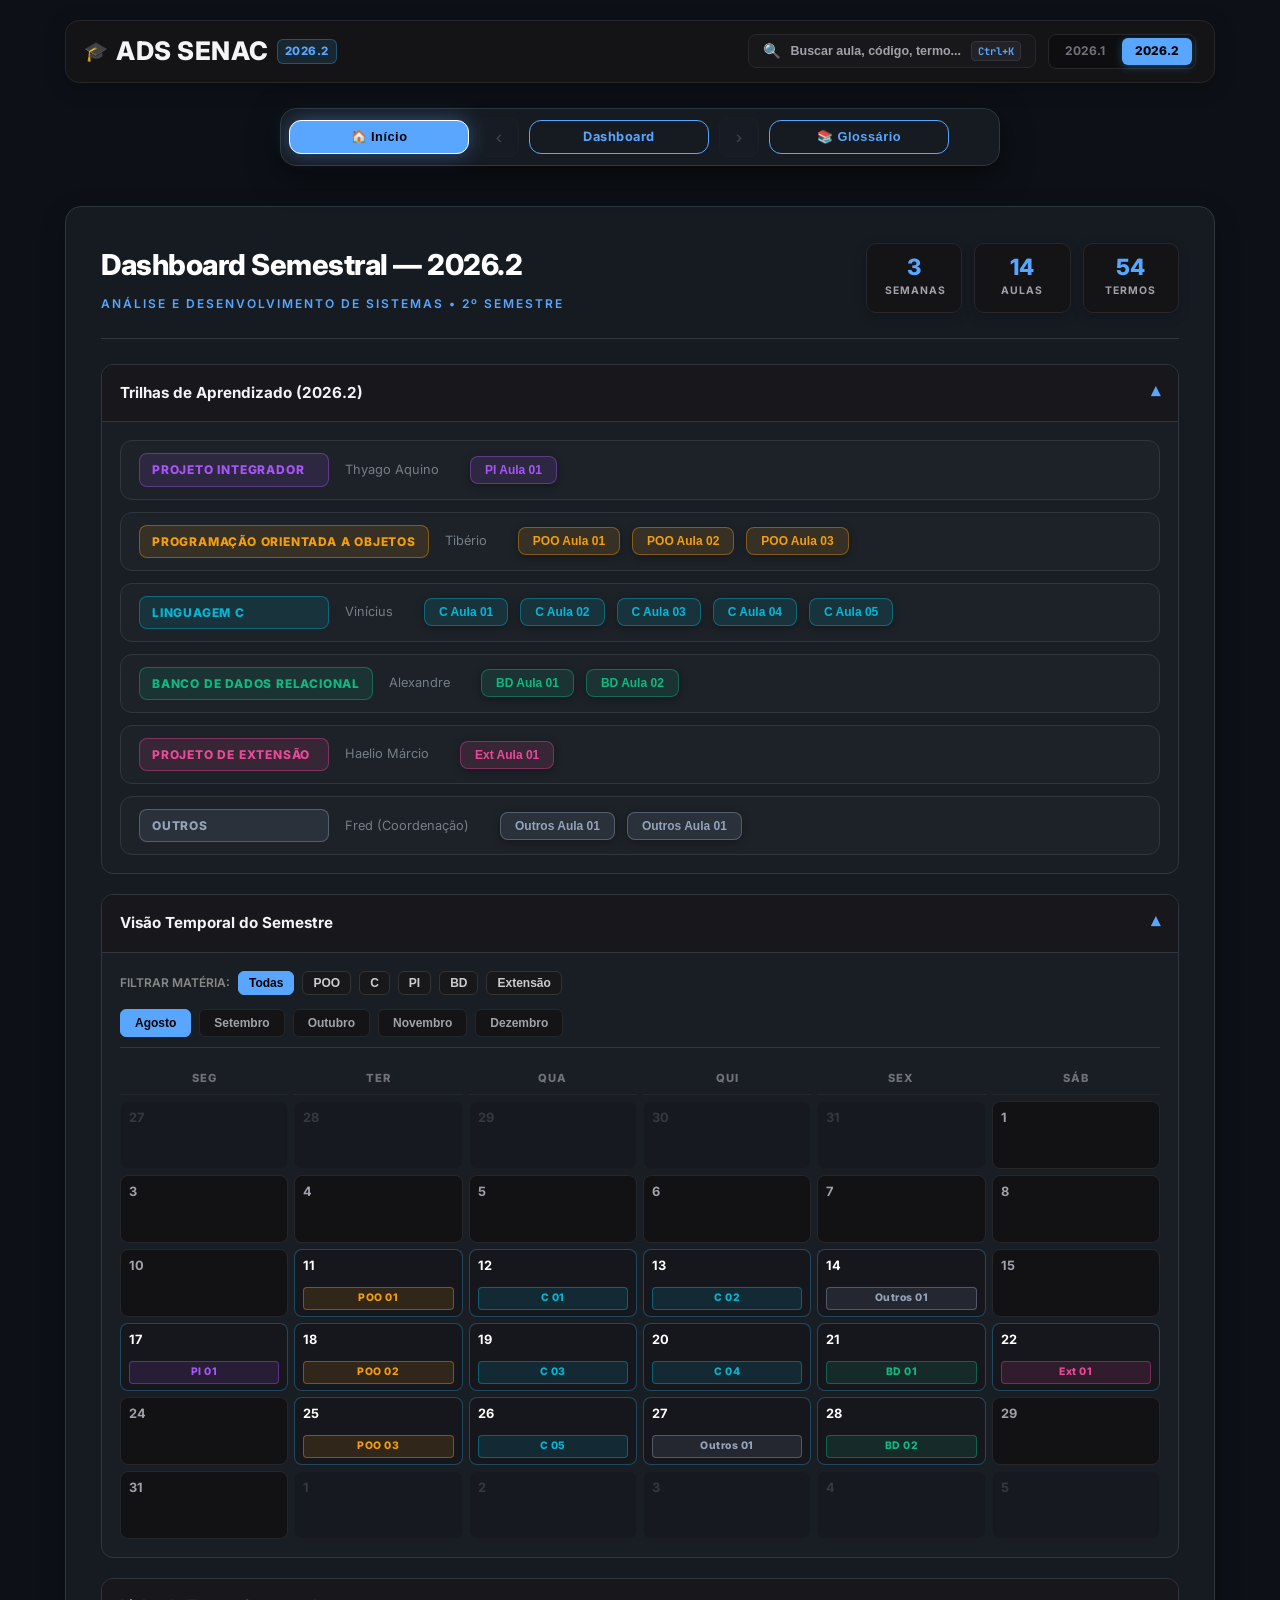
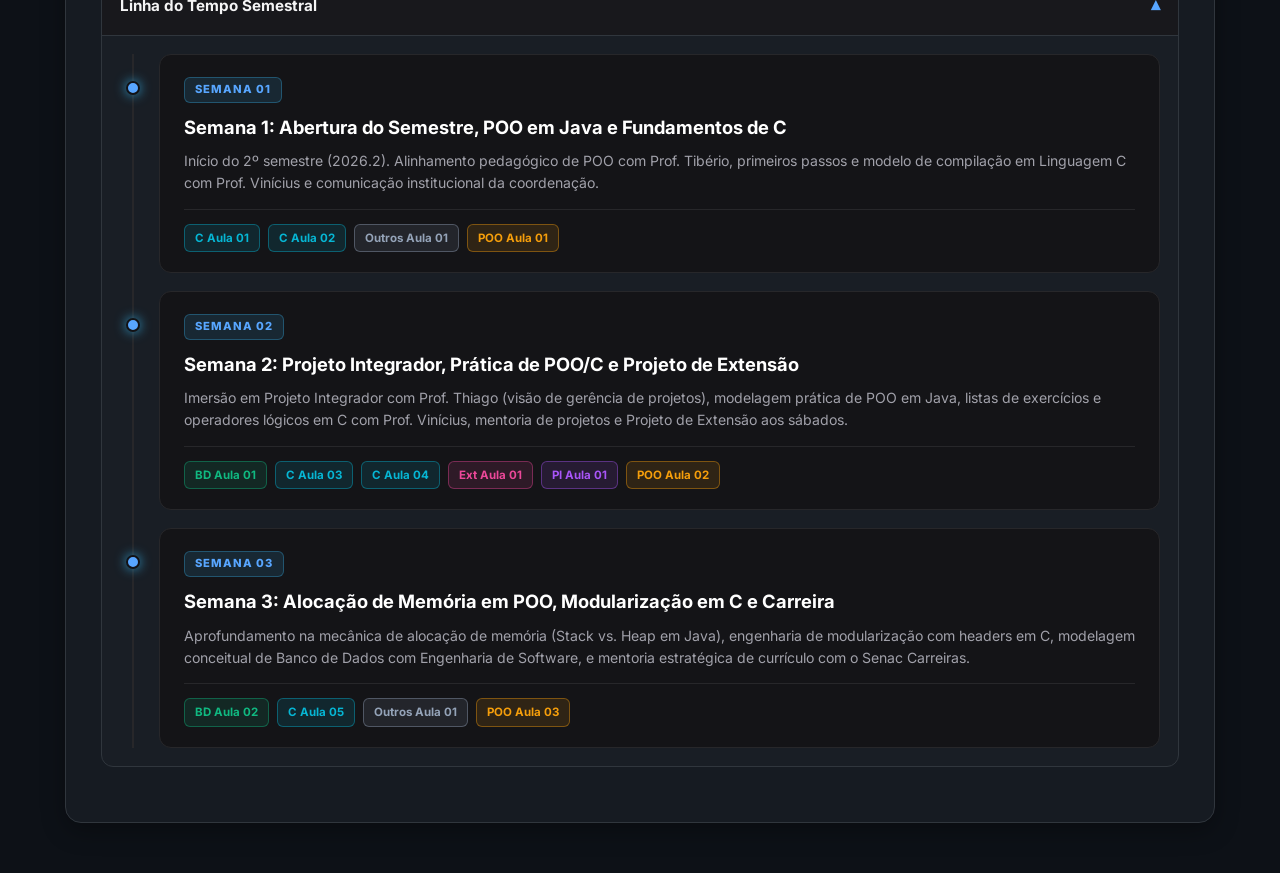
==== index.html @ 9cae807d "feat(s2): processa transcricoes e compila Semana 3 localmente no portal" ====
<!DOCTYPE html>
<html lang="pt-br">
<head>
    <meta charset="UTF-8">
    <meta name="viewport" content="width=device-width, initial-scale=1.0">
    <title>Recap | ADS 2026.2</title>
    <link href="https://fonts.googleapis.com/css2?family=Inter:wght@300;400;500;600;700;800&family=JetBrains+Mono:wght@400;500;700&display=swap" rel="stylesheet">
    <style>
:root {
    --bg-color: #0d1117;
    --nav-bg: #161b22;
    --accent: #58a6ff;
    --accent-gold: #e3b341;
    --text: #e6edf3;
    --text-dim: #8b949e;
    --card: #161b22;
    --card-hover: #1c2128;
    --border: #30363d;
    --glossary-link: #58a6ff;
    --success: #3fb950;
    --danger: #f85149;
    --code-bg: #0d1117;
}

* { margin: 0; padding: 0; box-sizing: border-box; }
body { 
    background: var(--bg-color); 
    color: var(--text); 
    padding: 20px; 
    font-family: 'Inter', -apple-system, BlinkMacSystemFont, "Segoe UI", Roboto, sans-serif;
    line-height: 1.6;
}

.main-container { max-width: 1150px; margin: 0 auto; }

/* Top Header & Semester Switcher */
.header-top {
    display: flex;
    justify-content: space-between;
    align-items: center;
    padding: 15px 0 25px 0;
    border-bottom: 1px solid var(--border);
    margin-bottom: 30px;
    flex-wrap: wrap;
    gap: 15px;
}

.brand-title {
    font-size: 1.6rem;
    font-weight: 800;
    color: #fff;
    display: flex;
    align-items: center;
    gap: 10px;
}

.brand-badge {
    background: rgba(88, 166, 255, 0.15);
    color: var(--accent);
    padding: 4px 10px;
    border-radius: 20px;
    font-size: 0.75rem;
    border: 1px solid rgba(88, 166, 255, 0.3);
    font-weight: 700;
}

.semester-switcher {
    display: flex;
    background: var(--nav-bg);
    border: 1px solid var(--border);
    border-radius: 12px;
    padding: 4px;
    gap: 4px;
}

.semester-btn {
    padding: 8px 16px;
    border-radius: 8px;
    border: none;
    background: transparent;
    color: var(--text-dim);
    font-size: 0.85rem;
    font-weight: 600;
    cursor: pointer;
    text-decoration: none;
    transition: 0.2s;
}

.semester-btn.active {
    background: var(--accent);
    color: #000;
    font-weight: 700;
}

.semester-btn:hover:not(.active) {
    color: #fff;
    background: rgba(255,255,255,0.05);
}

/* Navbar */
.weekly-timeline { 
    display: flex; 
    background: var(--nav-bg); 
    padding: 8px; 
    border-radius: 16px; 
    gap: 10px; 
    margin-bottom: 40px; 
    position: sticky; 
    top: 20px; 
    z-index: 100;
    box-shadow: 0 10px 30px rgba(0,0,0,0.6);
    border: 1px solid var(--border);
    max-width: 720px; 
    margin-left: auto; 
    margin-right: auto;
    align-items: center;
    backdrop-filter: blur(10px);
}

.info-pill { 
    background: transparent; 
    color: var(--accent); 
    padding: 10px 20px; 
    border-radius: 12px; 
    border: 1px solid var(--accent); 
    font-weight: 700; 
    font-size: 0.8rem; 
    line-height: 1; 
    display: flex; 
    align-items: center; 
    min-width: 180px; 
    justify-content: center; 
    letter-spacing: 0.5px; 
    cursor: pointer; 
    transition: 0.2s; 
}

.info-pill:hover { background: rgba(88, 166, 255, 0.1); transform: scale(1.02); }
.info-pill.active { background: var(--accent) !important; color: #000 !important; box-shadow: 0 0 20px rgba(88, 166, 255, 0.4) !important; border: 1px solid #fff !important; }

.day-btn { 
    width: 40px;
    height: 40px;
    border-radius: 10px; 
    cursor: pointer; 
    transition: 0.2s; 
    display: flex; 
    align-items: center; 
    justify-content: center;
    color: var(--text); 
    font-size: 1.2rem; 
    border: 1px solid var(--border); 
    background: #21262d; 
}

.day-btn:hover { background: #30363d; color: var(--accent); }

/* Stats Bar */
.stats-bar { display: flex; gap: 15px; margin-bottom: 35px; flex-wrap: wrap; width: 100%; }
.stat-card { 
    background: var(--card); 
    border: 1px solid var(--border); 
    padding: 18px 14px; 
    border-radius: 14px; 
    flex: 1; 
    min-width: 0;
    text-align: center; 
    box-shadow: 0 4px 12px rgba(0,0,0,0.2);
}
.stat-value { font-size: 1.8rem; font-weight: 800; color: var(--accent); display: block; }
.stat-label { font-size: 0.72rem; color: var(--text-dim); text-transform: uppercase; letter-spacing: 1px; margin-top: 4px; font-weight: 700; }

/* Lesson Card */
.lesson-card {
    background: var(--card);
    border: 1px solid var(--border);
    border-radius: 16px;
    padding: 35px;
    margin-bottom: 30px;
    box-shadow: 0 8px 24px rgba(0,0,0,0.3);
}

.lesson-metadata {
    display: flex;
    gap: 10px;
    align-items: center;
    margin-bottom: 15px;
    color: var(--text-dim);
    font-size: 0.85rem;
    flex-wrap: wrap;
}

.badge {
    padding: 4px 10px;
    border-radius: 8px;
    font-size: 0.75rem;
    font-weight: 700;
    text-transform: uppercase;
}
.badge-poo { background: rgba(227, 179, 65, 0.15); color: #e3b341; border: 1px solid rgba(227, 179, 65, 0.3); }
.badge-cpp { background: rgba(88, 166, 255, 0.15); color: #58a6ff; border: 1px solid rgba(88, 166, 255, 0.3); }
.badge-bd { background: rgba(63, 185, 80, 0.15); color: #3fb950; border: 1px solid rgba(63, 185, 80, 0.3); }
.badge-pi { background: rgba(188, 140, 255, 0.15); color: #bc8cff; border: 1px solid rgba(188, 140, 255, 0.3); }

/* Disciplines Tracks Grid */
.tracks-grid {
    display: grid;
    grid-template-columns: repeat(auto-fit, minmax(260px, 1fr));
    gap: 20px;
    margin: 25px 0 40px 0;
}

.track-card {
    background: #11141a;
    border: 1px solid var(--border);
    border-radius: 14px;
    padding: 20px;
    transition: 0.2s;
    cursor: pointer;
}
.track-card:hover {
    border-color: var(--accent);
    transform: translateY(-2px);
    background: #161c24;
}
.track-title { font-size: 1.1rem; font-weight: 700; color: #fff; margin-bottom: 6px; }
.track-prof { font-size: 0.8rem; color: var(--text-dim); margin-bottom: 15px; }
.track-lessons { display: flex; flex-wrap: wrap; gap: 8px; }
.lesson-pill-btn {
    background: #21262d;
    color: var(--text);
    border: 1px solid var(--border);
    padding: 5px 12px;
    border-radius: 8px;
    font-size: 0.75rem;
    cursor: pointer;
    text-decoration: none;
    transition: 0.2s;
}
.lesson-pill-btn:hover { background: var(--accent); color: #000; font-weight: 700; }

/* Timeline Sections */
.timeline-section {
    margin-bottom: 30px;
    border-left: 2px solid var(--border);
    padding-left: 20px;
    position: relative;
}
.timeline-section::before {
    content: '';
    position: absolute;
    left: -7px;
    top: 0;
    width: 12px;
    height: 12px;
    border-radius: 50%;
    background: var(--accent);
}
.week-header {
    font-size: 1.3rem;
    font-weight: 800;
    color: #fff;
    margin-bottom: 8px;
}
.week-desc {
    color: var(--text-dim);
    font-size: 0.9rem;
    margin-bottom: 15px;
}
.week-cards-grid {
    display: grid;
    grid-template-columns: repeat(auto-fill, minmax(300px, 1fr));
    gap: 15px;
}
.week-card-item {
    background: #11141a;
    border: 1px solid var(--border);
    border-radius: 12px;
    padding: 16px;
    cursor: pointer;
    transition: 0.2s;
}
.week-card-item:hover {
    border-color: var(--accent);
    background: #171d26;
}
.item-meta { font-size: 0.75rem; color: var(--text-dim); margin-bottom: 5px; }
.item-title { font-size: 0.95rem; font-weight: 700; color: #fff; margin-bottom: 8px; }
.item-topics { font-size: 0.8rem; color: #aaa; line-height: 1.4; }

/* Content Typography */
.spa-section { display: none; }
.spa-section.active { display: block; animation: fadeIn 0.3s ease; }

@keyframes fadeIn {
    from { opacity: 0; transform: translateY(6px); }
    to { opacity: 1; transform: translateY(0); }
}

h1, h2, h3, h4 { color: #fff; margin-bottom: 15px; }
h2 { font-size: 1.4rem; border-bottom: 1px solid var(--border); padding-bottom: 8px; margin-top: 30px; }
h3 { font-size: 1.15rem; margin-top: 20px; color: var(--accent); }
p { margin-bottom: 15px; color: #c9d1d9; font-size: 0.95rem; }
ul, ol { margin: 15px 0 20px 25px; color: #c9d1d9; font-size: 0.95rem; }
li { margin-bottom: 8px; }
hr { border: 0; border-top: 1px solid var(--border); margin: 30px 0; }

/* Code Blocks */
pre, code {
    font-family: 'JetBrains Mono', monospace;
}
code:not(pre code) {
    background: #21262d;
    color: #ff7b72;
    padding: 2px 6px;
    border-radius: 6px;
    font-size: 0.85em;
}
pre {
    background: var(--code-bg);
    border: 1px solid var(--border);
    border-radius: 12px;
    padding: 16px;
    overflow-x: auto;
    margin: 20px 0;
    font-size: 0.88rem;
    line-height: 1.5;
}

/* Callouts */
.callout {
    border-left: 4px solid var(--accent);
    background: rgba(88, 166, 255, 0.08);
    border-radius: 0 12px 12px 0;
    padding: 15px 20px;
    margin: 20px 0;
}
.callout-title { font-weight: 700; margin-bottom: 6px; color: #fff; }
.callout-content { font-size: 0.9rem; color: #c9d1d9; }
.callout-warning { border-color: #d29922; background: rgba(210, 153, 34, 0.08); }
.callout-danger { border-color: #f85149; background: rgba(248, 81, 73, 0.08); }
.callout-success { border-color: #3fb950; background: rgba(63, 185, 80, 0.08); }

/* Glossario */
.glossary-grid {
    display: grid;
    grid-template-columns: repeat(auto-fill, minmax(320px, 1fr));
    gap: 20px;
    margin-top: 25px;
}
.glossary-card {
    background: #11141a;
    border: 1px solid var(--border);
    border-radius: 14px;
    padding: 20px;
}
.glossary-term {
    font-size: 1.1rem;
    font-weight: 700;
    color: var(--accent);
    margin-bottom: 8px;
}
.glossary-def {
    font-size: 0.88rem;
    color: #c9d1d9;
    margin-bottom: 12px;
    line-height: 1.5;
}
.glossary-sources {
    display: flex;
    flex-wrap: wrap;
    gap: 6px;
}
.source-tag {
    background: #21262d;
    color: var(--text-dim);
    padding: 3px 8px;
    border-radius: 6px;
    font-size: 0.7rem;
    text-decoration: none;
    transition: 0.2s;
}
.source-tag:hover { background: var(--accent); color: #000; }

/* ==========================================================================
   RESPONSIVE DESIGN (MOBILE-FIRST / TABLET OPTIMIZATIONS)
   ========================================================================== */

table {
    width: 100%;
    border-collapse: collapse;
    margin: 18px 0;
    font-size: 0.9rem;
    display: block;
    overflow-x: auto;
    -webkit-overflow-scrolling: touch;
}

th, td {
    padding: 10px 14px;
    border: 1px solid var(--border);
    text-align: left;
}

th {
    background: rgba(255, 255, 255, 0.04);
    color: #fff;
    font-weight: 700;
}

@media (max-width: 768px) {
    body {
        padding: 10px 8px;
        font-size: 15px;
        -webkit-text-size-adjust: 100%;
    }

    .main-container {
        width: 100%;
        max-width: 100%;
    }

    /* Top Header */
    .header-top {
        padding: 8px 4px 14px 4px;
        margin-bottom: 14px;
        gap: 10px;
        justify-content: space-between;
    }

    .brand-title {
        font-size: 1.2rem;
        gap: 6px;
    }

    .brand-badge {
        font-size: 0.68rem;
        padding: 2px 7px;
    }

    .semester-switcher {
        padding: 2px;
        gap: 2px;
    }

    .semester-btn {
        padding: 6px 10px;
        font-size: 0.75rem;
    }

    /* Floating Timeline / Navbar */
    .weekly-timeline {
        top: 8px;
        padding: 5px 6px;
        gap: 5px;
        max-width: 100%;
        margin-bottom: 18px;
        border-radius: 12px;
    }

    .info-pill {
        min-width: 0 !important;
        padding: 7px 10px;
        font-size: 0.72rem;
        flex: 1;
        letter-spacing: 0;
    }

    #nav-context {
        min-width: 0 !important;
        max-width: 115px;
        font-size: 0.72rem;
        padding: 7px 4px;
        text-overflow: ellipsis;
        overflow: hidden;
        white-space: nowrap;
    }

    .day-btn {
        width: 34px;
        height: 34px;
        min-width: 34px;
        font-size: 1.05rem;
        border-radius: 8px;
        flex-shrink: 0;
    }

    /* Stats Bar */
    .stats-bar {
        display: grid;
        grid-template-columns: repeat(3, 1fr);
        gap: 8px;
        margin-bottom: 18px;
    }

    .stat-card {
        min-width: 0;
        padding: 10px 4px;
        border-radius: 10px;
    }

    .stat-value {
        font-size: 1.25rem;
    }

    .stat-label {
        font-size: 0.6rem;
        letter-spacing: 0.5px;
        margin-top: 2px;
    }

    /* Lesson Card & Typography */
    .lesson-card {
        padding: 18px 14px;
        border-radius: 12px;
        margin-bottom: 18px;
    }

    .lesson-metadata {
        gap: 6px;
        font-size: 0.75rem;
        margin-bottom: 12px;
    }

    .badge {
        padding: 3px 7px;
        font-size: 0.68rem;
    }

    h1, .lesson-card h1 {
        font-size: 1.3rem !important;
        line-height: 1.3;
        margin-bottom: 10px;
    }

    h2, .lesson-card h2 {
        font-size: 1.12rem !important;
        margin-top: 22px;
        padding-bottom: 5px;
        margin-bottom: 10px;
    }

    h3, .lesson-card h3 {
        font-size: 1rem !important;
        margin-top: 16px;
        margin-bottom: 8px;
    }

    p, .lesson-card p {
        font-size: 0.92rem;
        line-height: 1.6;
        color: #d1d5db;
        margin-bottom: 12px;
    }

    ul, ol, .lesson-card ul, .lesson-card ol {
        margin: 10px 0 14px 18px;
        font-size: 0.92rem;
    }

    li, .lesson-card li {
        margin-bottom: 6px;
        line-height: 1.55;
    }

    /* Callouts */
    .callout {
        padding: 12px 14px;
        margin: 14px 0;
        border-radius: 0 10px 10px 0;
    }

    .callout-title {
        font-size: 0.78rem;
        margin-bottom: 4px;
    }

    .callout-content {
        font-size: 0.85rem;
        line-height: 1.5;
    }

    /* Code Blocks */
    pre, div.sourceCode {
        padding: 12px 14px !important;
        margin: 14px 0 !important;
        font-size: 0.8rem !important;
        border-radius: 8px !important;
        line-height: 1.45 !important;
        border-left-width: 3px !important;
    }

    code:not(pre code) {
        font-size: 0.8em;
        word-break: break-word;
    }

    /* Tables */
    table {
        margin: 14px 0;
        font-size: 0.8rem;
    }

    th, td {
        padding: 8px 10px;
        white-space: nowrap;
    }

    /* Tracks Grid */
    .tracks-grid {
        grid-template-columns: 1fr;
        gap: 10px;
        margin: 16px 0 25px 0;
    }

    .track-card {
        padding: 14px;
    }

    .track-title {
        font-size: 0.98rem;
    }

    /* Discipline Rows */
    .discipline-row {
        flex-direction: column;
        align-items: flex-start;
        gap: 10px;
        padding: 12px 14px;
    }

    .disc-badge {
        min-width: unset;
        width: 100%;
        text-align: center;
        padding: 6px 10px;
    }

    .lesson-pills {
        width: 100%;
        gap: 6px;
    }

    .lesson-pill {
        font-size: 0.7rem;
        padding: 5px 10px;
    }

    /* Timeline */
    .timeline-container {
        padding-left: 16px;
        margin-left: 6px;
        gap: 12px;
    }

    .timeline-dot {
        left: -23px;
        top: 18px;
        width: 12px;
        height: 12px;
    }

    .timeline-card {
        padding: 14px 16px;
        border-radius: 10px;
    }

    .timeline-title {
        font-size: 1.02rem;
    }

    .timeline-text {
        font-size: 0.83rem;
        margin-bottom: 10px;
        line-height: 1.5;
    }

    .timeline-mini-pills {
        gap: 5px;
        padding-top: 10px;
    }

    .timeline-mini-pill {
        font-size: 0.68rem;
        padding: 3px 7px;
    }

    /* Month selector & Calendar */
    .collapsible-content {
        padding: 10px 4px !important;
    }

    .month-selector {
        overflow-x: auto;
        -webkit-overflow-scrolling: touch;
        padding-bottom: 6px;
        gap: 6px;
        display: flex;
        justify-content: flex-start;
    }

    .month-pill {
        font-size: 0.72rem;
        padding: 5px 10px;
        white-space: nowrap;
        flex-shrink: 0;
    }

    .calendar-wrapper {
        width: 100%;
        overflow-x: auto;
        -webkit-overflow-scrolling: touch;
        padding-bottom: 4px;
    }

    .calendar-grid {
        display: grid !important;
        grid-template-columns: repeat(6, minmax(0, 1fr)) !important;
        gap: 3px !important;
        width: 100% !important;
        min-width: 300px !important;
    }

    .calendar-header-day {
        font-size: 0.65rem;
        padding: 3px 1px;
    }

    .calendar-day {
        min-height: 46px;
        padding: 3px 2px;
        border-radius: 5px;
        min-width: 0 !important;
        overflow: hidden;
    }

    .day-number {
        font-size: 0.68rem;
    }

    .cal-tag {
        font-size: 0.52rem;
        padding: 1px 2px;
        letter-spacing: 0;
        margin-top: 2px;
        white-space: nowrap;
        overflow: hidden;
        text-overflow: ellipsis;
    }

    /* Glossary */
    .glossary-grid {
        grid-template-columns: 1fr !important;
        gap: 10px !important;
        margin-top: 15px !important;
    }

    .glossary-item {
        padding: 14px 16px !important;
        border-radius: 10px !important;
    }

    .glossary-term {
        font-size: 0.95rem !important;
    }

    .glossary-def {
        font-size: 0.83rem !important;
        margin-bottom: 10px !important;
    }

    .glossary-footer {
        padding-top: 10px !important;
    }

    .action-btn {
        padding: 4px 8px !important;
        font-size: 0.68rem !important;
    }
}


    /* --- TOP APP BAR UNIFICADA (1 LINHA HORIZONTAL) --- */
    .app-header {
        display: flex !important;
        flex-direction: row !important;
        justify-content: space-between !important;
        align-items: center !important;
        background: #141417 !important;
        border: 1px solid #27272a !important;
        border-radius: 14px !important;
        padding: 10px 18px !important;
        margin-bottom: 25px !important;
        box-shadow: 0 4px 20px rgba(0,0,0,0.3) !important;
        flex-wrap: wrap !important;
        gap: 15px !important;
    }
    .brand {
        display: inline-flex !important;
        flex-direction: row !important;
        align-items: center !important;
        gap: 8px !important;
        font-weight: 800 !important;
        font-size: 1.05rem !important;
        color: #fff !important;
        text-decoration: none !important;
    }
    .brand-icon { font-size: 1.2rem !important; line-height: 1 !important; }
    .brand-title { font-weight: 800 !important; letter-spacing: 0.5px !important; color: #f4f4f5 !important; }
    .brand-badge {
        background: rgba(56, 189, 248, 0.12) !important;
        color: var(--accent) !important;
        border: 1px solid rgba(56, 189, 248, 0.3) !important;
        padding: 2px 7px !important;
        border-radius: 6px !important;
        font-size: 0.72rem !important;
        font-weight: 800 !important;
        letter-spacing: 0.5px !important;
    }
    .header-actions {
        display: flex !important;
        flex-direction: row !important;
        align-items: center !important;
        gap: 12px !important;
    }
    .search-trigger-btn {
        background: #18181b !important;
        border: 1px solid #27272a !important;
        color: #a1a1aa !important;
        padding: 6px 14px !important;
        border-radius: 8px !important;
        font-size: 0.78rem !important;
        font-weight: 600 !important;
        display: inline-flex !important;
        align-items: center !important;
        gap: 10px !important;
        cursor: pointer !important;
        transition: all 0.2s !important;
    }
    .search-trigger-btn:hover {
        border-color: var(--accent) !important;
        color: #fff !important;
        background: #202025 !important;
        box-shadow: 0 0 15px rgba(56, 189, 248, 0.15) !important;
    }
    .kbd-shortcut {
        background: #222227 !important;
        border: 1px solid #33333d !important;
        color: var(--accent) !important;
        padding: 2px 6px !important;
        border-radius: 4px !important;
        font-size: 0.65rem !important;
        font-family: 'JetBrains Mono', monospace !important;
        font-weight: 700 !important;
    }
    .semester-pills {
        display: inline-flex !important;
        flex-direction: row !important;
        background: #0e0e11 !important;
        border: 1px solid #27272a !important;
        padding: 3px !important;
        border-radius: 8px !important;
        gap: 4px !important;
    }
    .sem-link {
        text-decoration: none !important;
        padding: 5px 12px !important;
        border-radius: 6px !important;
        font-size: 0.75rem !important;
        font-weight: 700 !important;
        color: #71717a !important;
        transition: all 0.2s !important;
        line-height: 1.2 !important;
        border: 1px solid transparent !important;
    }
    .sem-link:hover { color: #f4f4f5 !important; }
    .sem-link.active {
        background: var(--accent) !important;
        color: #000 !important;
        font-weight: 800 !important;
        box-shadow: 0 2px 8px rgba(56, 189, 248, 0.3) !important;
    }

    /* --- HEADER HERO HORIZONTAL --- */
    .hero-header-row {
        display: flex; justify-content: space-between; align-items: center;
        gap: 25px; padding-bottom: 25px; border-bottom: 1px solid var(--border); margin-bottom: 25px;
    }
    .hero-brand-col { flex: 1; }
    .hero-title { margin: 0; font-size: 1.8rem; font-weight: 800; color: #fff; letter-spacing: -0.5px; }
    .hero-subtitle { color: var(--accent); font-size: 0.75rem; text-transform: uppercase; letter-spacing: 2px; margin-top: 6px; font-weight: 600; }
    
    .stats-cards-col { display: flex; gap: 12px; }
    .stat-card {
        background: #141417; border: 1px solid #27272a; padding: 12px 18px;
        border-radius: 10px; min-width: 95px; text-align: center;
    }
    .stat-value { font-size: 1.4rem; font-weight: 800; color: var(--accent); display: block; line-height: 1; }
    .stat-label { font-size: 0.65rem; color: #a1a1aa; text-transform: uppercase; letter-spacing: 1px; font-weight: 700; margin-top: 5px; display: block; }

    /* --- SEÇÕES COLAPSÁVEIS MODERNAS --- */
    .collapsible-section {
        margin-top: 20px; border: 1px solid var(--border); border-radius: 12px;
        background: rgba(255,255,255,0.01); overflow: hidden; margin-bottom: 20px;
    }
    .collapsible-section summary {
        padding: 14px 18px; font-size: 0.95rem; font-weight: 700; color: #f4f4f5;
        cursor: pointer; background: #141417; display: flex; align-items: center;
        justify-content: space-between; user-select: none; transition: background 0.2s;
    }
    .collapsible-section summary:hover { background: #1c1c20; }
    .collapsible-section[open] summary { border-bottom: 1px solid var(--border); background: #18181c; }
    .collapsible-section summary::-webkit-details-marker { display: none; }
    .collapsible-section summary::after { content: '▾'; font-size: 1.1rem; color: var(--accent); transition: transform 0.2s; }
    .collapsible-section[open] summary::after { transform: rotate(180deg); }
    .collapsible-content { padding: 18px; }

    /* --- CALENDÁRIO MODERNO (APENAS MÊS ATIVO) --- */
    .calendar-view { display: none; }
    .calendar-view.active { display: block !important; }

    .cal-filter-bar { display: flex; align-items: center; gap: 8px; margin-bottom: 14px; flex-wrap: wrap; }
    .filter-label { font-size: 0.75rem; color: #888; font-weight: 600; text-transform: uppercase; }
    .cal-filter-btn {
        background: #18181b; border: 1px solid #333; color: #ccc;
        padding: 4px 10px; border-radius: 6px; font-size: 0.75rem; font-weight: 700; cursor: pointer; transition: all 0.2s;
    }
    .cal-filter-btn:hover { border-color: #555; color: #fff; }
    .cal-filter-btn.active { background: var(--accent); color: #000; border-color: var(--accent); }
    .cal-filter-btn.btn-poo.active { background: #f59e0b; color: #000; border-color: #f59e0b; }
    .cal-filter-btn.btn-c.active { background: #06b6d4; color: #000; border-color: #06b6d4; }
    .cal-filter-btn.btn-pi.active { background: #a855f7; color: #fff; border-color: #a855f7; }
    .cal-filter-btn.btn-bd.active { background: #10b981; color: #000; border-color: #10b981; }
    .cal-filter-btn.btn-ext.active { background: #ec4899; color: #fff; border-color: #ec4899; }

    .month-selector { display: flex; gap: 8px; margin-bottom: 16px; border-bottom: 1px solid var(--border); padding-bottom: 10px; }
    .month-pill {
        background: #141417; border: 1px solid #27272a; color: #a1a1aa;
        padding: 6px 14px; border-radius: 6px; font-size: 0.75rem; font-weight: 700; cursor: pointer; transition: all 0.2s;
    }
    .month-pill:hover { color: #fff; border-color: #3f3f46; }
    .month-pill.active { background: var(--accent); color: #000; border-color: var(--accent); font-weight: 800; }

    .calendar-grid { display: grid; grid-template-columns: repeat(6, 1fr); gap: 6px; }
    .calendar-header-day {
        text-align: center; font-size: 0.7rem; font-weight: 800; color: #71717a;
        text-transform: uppercase; letter-spacing: 1px; padding: 6px 0; border-bottom: 1px solid #27272a;
    }
    .calendar-day {
        background: #121215; border: 1px solid #27272a; border-radius: 8px;
        min-height: 68px; padding: 6px 8px; display: flex; flex-direction: column;
        justify-content: space-between; transition: all 0.2s;
    }
    .calendar-day.other-month { opacity: 0.2; background: #0b0b0d; border-color: #1a1a1d; }
    .calendar-day.active-lesson { background: #16161d; border-color: rgba(56, 189, 248, 0.3); cursor: pointer; }
    .calendar-day.active-lesson:hover {
        transform: translateY(-2px); border-color: var(--accent); box-shadow: 0 4px 15px rgba(56, 189, 248, 0.15);
    }
    .day-number { font-size: 0.8rem; font-weight: 700; color: #a1a1aa; }
    .calendar-day.active-lesson .day-number { color: #fff; }
    .cal-tag {
        display: block; padding: 2px 5px; border-radius: 4px; font-size: 0.65rem;
        font-weight: 800; text-align: center; letter-spacing: 0.5px; margin-top: 3px;
    }

    /* --- TRILHAS DE APRENDIZADO COM ESPAÇAMENTO RESPIRADO --- */
    .discipline-tracks { display: flex; flex-direction: column; gap: 12px; }
    .discipline-row {
        display: flex; align-items: center; gap: 16px; padding: 12px 18px;
        border-radius: 12px; border: 1px solid var(--border);
        background: rgba(255,255,255,0.015); flex-wrap: wrap;
    }
    .disc-badge {
        padding: 6px 12px; border-radius: 8px; font-size: 0.75rem; font-weight: 800;
        text-transform: uppercase; letter-spacing: 0.8px; min-width: 190px; text-align: left;
    }
    .lesson-pills { display: flex; gap: 12px; flex-wrap: wrap; align-items: center; }
    .lesson-pill {
        padding: 6px 14px; border-radius: 8px; font-size: 0.75rem; font-weight: 700;
        cursor: pointer; transition: all 0.2s; border: 1px solid transparent;
        box-shadow: 0 2px 8px rgba(0,0,0,0.3); margin: 2px 0;
    }
    .lesson-pill:hover { transform: translateY(-2px); filter: brightness(1.25); box-shadow: 0 4px 12px rgba(0,0,0,0.5); }

    /* --- LINHA DO TEMPO SEMESTRAL VIBRANTE & ELEGANTE --- */
    .timeline-container {
        display: flex; flex-direction: column; gap: 18px;
        position: relative; padding-left: 25px; border-left: 2px solid #27272a; margin-left: 12px;
    }
    .timeline-card {
        background: #141417; border: 1px solid #27272a; border-radius: 12px;
        padding: 20px 24px; cursor: pointer; transition: all 0.25s ease; position: relative;
    }
    .timeline-card:hover {
        background: #17171d; border-color: rgba(56, 189, 248, 0.4);
        transform: translateX(4px); box-shadow: 0 8px 25px rgba(0,0,0,0.5);
    }
    .timeline-dot {
        position: absolute; left: -34px; top: 26px; width: 14px; height: 14px;
        border-radius: 50%; background: var(--accent); box-shadow: 0 0 12px rgba(56, 189, 248, 0.8);
        border: 2px solid #121215;
    }
    .timeline-badge {
        display: inline-block; background: rgba(56, 189, 248, 0.12); color: var(--accent);
        border: 1px solid rgba(56, 189, 248, 0.3); padding: 3px 10px; border-radius: 6px;
        font-size: 0.7rem; font-weight: 800; text-transform: uppercase; letter-spacing: 1px; margin-bottom: 10px;
    }
    .timeline-title { font-size: 1.15rem; font-weight: 700; color: #fff; margin: 0 0 8px 0; }
    .timeline-text { font-size: 0.88rem; color: #a1a1aa; line-height: 1.55; margin-bottom: 15px; }
    .timeline-mini-pills {
        display: flex; gap: 8px; flex-wrap: wrap; border-top: 1px solid #27272a; padding-top: 14px;
    }
    .timeline-mini-pill {
        padding: 4px 10px; border-radius: 6px; font-size: 0.72rem; font-weight: 700;
        cursor: pointer; transition: all 0.15s;
    }
    .timeline-mini-pill:hover { transform: translateY(-1px); filter: brightness(1.25); }

    /* Termos do Glossário no Texto */
    .term-link {
        color: #fbbf24 !important;
        text-decoration: none !important;
        border-bottom: 1.5px dotted #f59e0b !important;
        font-weight: 600 !important;
        padding: 0 3px;
        border-radius: 3px;
        transition: all 0.15s ease;
    }
    .term-link:hover {
        background: rgba(245, 158, 11, 0.18) !important;
        color: #fef08a !important;
        border-bottom-style: solid !important;
    }

    /* --- GLOSSÁRIO COM BORDA NÍTIDA & DELIMITADORA --- */
    .glossary-grid {
        display: grid !important;
        grid-template-columns: repeat(auto-fill, minmax(320px, 1fr)) !important;
        gap: 16px !important;
        margin-top: 20px !important;
    }
    .glossary-item {
        background: #141417 !important;
        border: 1px solid #2d2d34 !important;
        border-radius: 12px !important;
        padding: 20px 22px !important;
        display: flex !important;
        flex-direction: column !important;
        justify-content: space-between !important;
        transition: all 0.2s ease !important;
        box-shadow: 0 4px 15px rgba(0,0,0,0.3) !important;
    }
    .glossary-item:hover {
        border-color: var(--accent) !important;
        background: #18181d !important;
        transform: translateY(-2px) !important;
        box-shadow: 0 8px 25px rgba(0,0,0,0.5) !important;
    }
    .glossary-term {
        font-size: 1.1rem !important;
        font-weight: 800 !important;
        color: #fff !important;
        margin-bottom: 8px !important;
        display: block !important;
        letter-spacing: -0.3px !important;
    }
    .glossary-def {
        font-size: 0.88rem !important;
        color: #c4c4cc !important;
        line-height: 1.55 !important;
        margin-bottom: 16px !important;
        flex-grow: 1 !important;
    }
    .glossary-footer {
        display: flex !important;
        justify-content: space-between !important;
        align-items: center !important;
        border-top: 1px solid #27272a !important;
        padding-top: 12px !important;
        gap: 8px !important;
        flex-wrap: wrap !important;
    }
    .action-btn {
        background: #202025 !important;
        color: #a1a1aa !important;
        border: 1px solid #33333d !important;
        padding: 4px 10px !important;
        border-radius: 6px !important;
        font-size: 0.72rem !important;
        font-weight: 700 !important;
        cursor: pointer !important;
        transition: all 0.15s !important;
    }
    .action-btn:hover {
        background: var(--accent) !important;
        color: #000 !important;
    }
    .wiki-btn {
        background: rgba(56, 189, 248, 0.1) !important; color: #38bdf8 !important;
        border: 1px solid rgba(56, 189, 248, 0.3) !important; font-weight: 700 !important;
        text-decoration: none !important; display: inline-flex !important; align-items: center !important;
    }
    .wiki-btn:hover { background: #38bdf8 !important; color: #000 !important; }

    /* --- ILUMINAÇÃO DE SINTAXE VIBRANTE (DRACULA / ONE DARK) --- */
    pre, div.sourceCode {
        background: #0d1117 !important;
        border: 1px solid #30363d !important;
        border-left: 4px solid var(--accent) !important;
        border-radius: 10px !important;
        padding: 16px 20px !important;
        overflow-x: auto !important;
        margin: 22px 0 !important;
        font-family: 'JetBrains Mono', monospace !important;
        font-size: 0.88rem !important;
        line-height: 1.6 !important;
        box-shadow: 0 6px 20px rgba(0,0,0,0.5) !important;
    }
    pre code, code.sourceCode, .sourceCode span {
        font-family: 'JetBrains Mono', monospace !important;
    }
    span.kw, code span.kw { color: #ff7b72 !important; font-weight: 700 !important; }
    span.dt, code span.dt { color: #79c0ff !important; font-weight: 600 !important; }
    span.st, code span.st { color: #a5d6ff !important; }
    span.co, code span.co { color: #8b949e !important; font-style: italic !important; }
    span.fu, code span.fu { color: #d2a8ff !important; font-weight: 600 !important; }
    span.dv, span.fl, span.bn, code span.dv, code span.fl { color: #ffa657 !important; font-weight: 600 !important; }
    span.op, code span.op { color: #79c0ff !important; }
    span.pp, code span.pp { color: #ff7b72 !important; font-weight: 600 !important; }
    span.cf, code span.cf { color: #ff7b72 !important; font-weight: 700 !important; }
    span.va, code span.va { color: #e6edf3 !important; }

    /* Modal de Busca */
    .search-modal-backdrop {
        position: fixed; inset: 0; background: rgba(0,0,0,0.75); backdrop-filter: blur(5px);
        z-index: 10000; display: none; align-items: flex-start; justify-content: center; padding-top: 10vh;
    }
    .search-modal-backdrop.open { display: flex; }
    .search-modal-box {
        background: #18181b; border: 1px solid #3f3f46; border-radius: 14px;
        width: 90%; max-width: 680px; box-shadow: 0 20px 50px rgba(0,0,0,0.8); overflow: hidden;
    }
    .search-input-wrapper {
        display: flex; align-items: center; gap: 12px; padding: 16px 20px;
        border-bottom: 1px solid #27272a; background: #121215;
    }
    .search-modal-icon { font-size: 1.2rem; color: var(--accent); }
    #search-input {
        background: transparent; border: none; outline: none; color: #fff;
        font-size: 1rem; width: 100%; font-family: 'Inter', sans-serif;
    }
    .search-close-btn {
        background: #27272a; border: 1px solid #3f3f46; color: #888;
        padding: 3px 8px; border-radius: 4px; font-size: 0.7rem; cursor: pointer;
    }
    .search-results-list { max-height: 420px; overflow-y: auto; padding: 10px; }
    .search-empty-state { color: #71717a; text-align: center; padding: 30px; font-size: 0.9rem; }
    .search-result-item {
        padding: 12px 16px; border-radius: 8px; margin-bottom: 6px;
        background: rgba(255,255,255,0.02); border: 1px solid transparent; cursor: pointer; transition: all 0.15s;
    }
    .search-result-item:hover { background: rgba(56, 189, 248, 0.08); border-color: rgba(56, 189, 248, 0.3); }
    .search-result-header { display: flex; align-items: center; gap: 10px; margin-bottom: 6px; }
    .search-result-badge { padding: 2px 6px; border-radius: 4px; font-size: 0.65rem; font-weight: 800; }
    .search-result-title { font-weight: 700; color: #f4f4f5; font-size: 0.9rem; flex-grow: 1; }
    .search-result-date { font-size: 0.75rem; color: #71717a; }
    .search-result-snippet { font-size: 0.8rem; color: #a1a1aa; line-height: 1.4; }
    .search-highlight { background: rgba(245, 158, 11, 0.3); color: #fbbf24; padding: 0 3px; border-radius: 2px; }
    
    .term-flash { animation: flashHighlight 1.5s ease; }
    @keyframes flashHighlight {
        0% { background: rgba(56, 189, 248, 0.35); }
        100% { background: transparent; }
    }

    @media (max-width: 768px) {
        .hero-header-row {
            flex-direction: column !important;
            align-items: stretch !important;
            gap: 14px !important;
            padding-bottom: 16px !important;
            margin-bottom: 16px !important;
        }
        .hero-brand-col {
            width: 100% !important;
            text-align: left !important;
        }
        .hero-title {
            font-size: 1.35rem !important;
            margin-bottom: 4px !important;
        }
        .hero-subtitle {
            font-size: 0.7rem !important;
            letter-spacing: 1px !important;
        }
        .stats-cards-col {
            display: grid !important;
            grid-template-columns: repeat(3, 1fr) !important;
            gap: 8px !important;
            width: 100% !important;
        }
        .stat-card {
            min-width: 0 !important;
            padding: 10px 4px !important;
            border-radius: 8px !important;
            text-align: center !important;
        }
        .stat-value {
            font-size: 1.25rem !important;
        }
        .stat-label {
            font-size: 0.62rem !important;
            letter-spacing: 0.5px !important;
            margin-top: 2px !important;
        }

        /* Header & Search Button on Mobile */
        .app-header {
            padding: 8px 10px !important;
            margin-bottom: 16px !important;
            gap: 8px !important;
            justify-content: space-between !important;
            flex-wrap: nowrap !important;
        }
        .brand {
            font-size: 0.92rem !important;
            gap: 5px !important;
            flex-shrink: 0 !important;
        }
        .brand-icon { font-size: 1rem !important; }
        .brand-title { font-size: 0.88rem !important; }
        .brand-badge { font-size: 0.65rem !important; padding: 1px 5px !important; }
        .header-actions {
            gap: 6px !important;
            flex-shrink: 0 !important;
            align-items: center !important;
        }
        .search-trigger-btn {
            padding: 6px 10px !important;
            font-size: 0.75rem !important;
            gap: 5px !important;
            border-radius: 6px !important;
        }
        .search-placeholder { display: none !important; }
        .kbd-shortcut { display: none !important; }
        .semester-pills { padding: 2px !important; gap: 2px !important; }
        .sem-link { padding: 4px 8px !important; font-size: 0.72rem !important; }

        /* Search Modal on Mobile */
        .search-modal-backdrop { padding: 15px 10px 0 10px !important; }
        .search-modal-box { width: 100% !important; max-width: 100% !important; border-radius: 12px !important; }
        .search-input-wrapper { padding: 12px 14px !important; gap: 8px !important; }
        #search-input { font-size: 0.95rem !important; }
        .search-results-list { max-height: 65vh !important; padding: 6px !important; }
        .search-result-item { padding: 10px 12px !important; }
        .search-result-title { font-size: 0.85rem !important; }
        .search-result-snippet { font-size: 0.75rem !important; }
        .glossary-grid { grid-template-columns: 1fr !important; gap: 12px !important; }
        .glossary-item { padding: 14px 16px !important; }
        .glossary-term { font-size: 1rem !important; }
        .glossary-def { font-size: 0.84rem !important; }

        /* Calendar & Collapsible on Mobile */
        .collapsible-content { padding: 10px 4px !important; }
        .cal-filter-bar { overflow-x: auto !important; -webkit-overflow-scrolling: touch !important; flex-wrap: nowrap !important; padding-bottom: 6px !important; }
        .cal-filter-btn { white-space: nowrap !important; flex-shrink: 0 !important; }
        .calendar-wrapper { width: 100% !important; overflow-x: auto !important; -webkit-overflow-scrolling: touch !important; padding-bottom: 6px !important; }
        .calendar-grid { display: grid !important; grid-template-columns: repeat(6, minmax(0, 1fr)) !important; gap: 3px !important; width: 100% !important; min-width: 300px !important; }
        .calendar-day { min-height: 46px !important; padding: 3px 2px !important; min-width: 0 !important; overflow: hidden !important; }
        .cal-tag { font-size: 0.52rem !important; padding: 1px 2px !important; white-space: nowrap !important; overflow: hidden !important; text-overflow: ellipsis !important; }
    }
    
    </style>
</head>
<body>
    <div class="main-container">
        <!-- Top App Bar (1 Linha Unificada) -->
        <header class="app-header">
            <div class="brand">
                <span class="brand-icon">🎓</span>
                <span class="brand-title">ADS SENAC</span>
                <span class="brand-badge">2026.2</span>
            </div>
            <div class="header-actions">
                <button class="search-trigger-btn" onclick="openSearchModal()" title="Busca Global (Ctrl+K)">
                    <span style="font-size:0.9rem; color:var(--accent);">🔍</span>
                    <span class="search-placeholder">Buscar aula, código, termo...</span>
                    <span class="kbd-shortcut">Ctrl+K</span>
                </button>
                <div class="semester-pills">
                    <a href="Recap_Master_S1.html" class="sem-link">2026.1</a>
                    <a href="Recap_Master_S2.html" class="sem-link active">2026.2</a>
                </div>
            </div>
        </header>

        <!-- Barra de Navegação Flutuante -->
        <nav class="weekly-timeline">
            <button id="nav-home" class="info-pill active" onclick="showSection('dashboard')" title="Início">🏠 Início</button>
            <button id="nav-prev" class="day-btn" onclick="goPrev()" title="Aula Anterior na Matéria">‹</button>
            <div id="nav-context" class="info-pill context-pill">Dashboard</div>
            <button id="nav-next" class="day-btn" onclick="goNext()" title="Próxima Aula na Matéria">›</button>
            <button id="nav-glossary" class="info-pill" onclick="showSection('glossary')" title="Glossário">📚 Glossário</button>
        </nav>

        <main id="spa-content">
            <section id="week-summary" class="spa-section active">
                <div class="lesson-card hero-card">
                    <!-- Header Horizontal (1 Linha, 2 Colunas / Título + Métricas) -->
                    <div class="hero-header-row">
                        <div class="hero-brand-col">
                            <h1 class="hero-title">Dashboard Semestral — 2026.2</h1>
                            <div class="hero-subtitle">Análise e Desenvolvimento de Sistemas • 2º Semestre</div>
                        </div>
                        <div class="stats-cards-col">
                            <div class="stat-card"><span class="stat-value">3</span><span class="stat-label">Semanas</span></div>
                            <div class="stat-card"><span class="stat-value">14</span><span class="stat-label">Aulas</span></div>
                            <div class="stat-card"><span class="stat-value">54</span><span class="stat-label">Termos</span></div>
                        </div>
                    </div>
                    
                    <details class='collapsible-section' open><summary>Trilhas de Aprendizado (2026.2)</summary><div class='collapsible-content'><div class='discipline-tracks'><div class='discipline-row'><span class='disc-badge' style='background:rgba(168, 85, 247, 0.12); color:#a855f7; border:1px solid rgba(168, 85, 247, 0.4);'>Projeto Integrador</span> <span style='font-size:0.8rem; margin-right:15px;'><span style='color:var(--text-dim); opacity:0.8;'>Thyago Aquino</span></span><div class='lesson-pills'><button class='lesson-pill' style='background:rgba(168, 85, 247, 0.12); color:#a855f7; border:1px solid rgba(168, 85, 247, 0.4);' onclick="showSection('W02-pi_01')">PI Aula 01</button></div></div><div class='discipline-row'><span class='disc-badge' style='background:rgba(245, 158, 11, 0.12); color:#f59e0b; border:1px solid rgba(245, 158, 11, 0.4);'>Programação Orientada a Objetos</span> <span style='font-size:0.8rem; margin-right:15px;'><span style='color:var(--text-dim); opacity:0.8;'>Tibério</span></span><div class='lesson-pills'><button class='lesson-pill' style='background:rgba(245, 158, 11, 0.12); color:#f59e0b; border:1px solid rgba(245, 158, 11, 0.4);' onclick="showSection('W01-poo_01')">POO Aula 01</button><button class='lesson-pill' style='background:rgba(245, 158, 11, 0.12); color:#f59e0b; border:1px solid rgba(245, 158, 11, 0.4);' onclick="showSection('W02-poo_02')">POO Aula 02</button><button class='lesson-pill' style='background:rgba(245, 158, 11, 0.12); color:#f59e0b; border:1px solid rgba(245, 158, 11, 0.4);' onclick="showSection('W03-poo_03')">POO Aula 03</button></div></div><div class='discipline-row'><span class='disc-badge' style='background:rgba(6, 182, 212, 0.12); color:#06b6d4; border:1px solid rgba(6, 182, 212, 0.4);'>Linguagem C</span> <span style='font-size:0.8rem; margin-right:15px;'><span style='color:var(--text-dim); opacity:0.8;'>Vinícius</span></span><div class='lesson-pills'><button class='lesson-pill' style='background:rgba(6, 182, 212, 0.12); color:#06b6d4; border:1px solid rgba(6, 182, 212, 0.4);' onclick="showSection('W01-c_01')">C Aula 01</button><button class='lesson-pill' style='background:rgba(6, 182, 212, 0.12); color:#06b6d4; border:1px solid rgba(6, 182, 212, 0.4);' onclick="showSection('W01-c_02')">C Aula 02</button><button class='lesson-pill' style='background:rgba(6, 182, 212, 0.12); color:#06b6d4; border:1px solid rgba(6, 182, 212, 0.4);' onclick="showSection('W02-c_03')">C Aula 03</button><button class='lesson-pill' style='background:rgba(6, 182, 212, 0.12); color:#06b6d4; border:1px solid rgba(6, 182, 212, 0.4);' onclick="showSection('W02-c_04')">C Aula 04</button><button class='lesson-pill' style='background:rgba(6, 182, 212, 0.12); color:#06b6d4; border:1px solid rgba(6, 182, 212, 0.4);' onclick="showSection('W03-c_05')">C Aula 05</button></div></div><div class='discipline-row'><span class='disc-badge' style='background:rgba(16, 185, 129, 0.12); color:#10b981; border:1px solid rgba(16, 185, 129, 0.4);'>Banco de Dados Relacional</span> <span style='font-size:0.8rem; margin-right:15px;'><span style='color:var(--text-dim); opacity:0.8;'>Alexandre</span></span><div class='lesson-pills'><button class='lesson-pill' style='background:rgba(16, 185, 129, 0.12); color:#10b981; border:1px solid rgba(16, 185, 129, 0.4);' onclick="showSection('W02-bd_01')">BD Aula 01</button><button class='lesson-pill' style='background:rgba(16, 185, 129, 0.12); color:#10b981; border:1px solid rgba(16, 185, 129, 0.4);' onclick="showSection('W03-bd_02')">BD Aula 02</button></div></div><div class='discipline-row'><span class='disc-badge' style='background:rgba(236, 72, 153, 0.12); color:#ec4899; border:1px solid rgba(236, 72, 153, 0.4);'>Projeto de Extensão</span> <span style='font-size:0.8rem; margin-right:15px;'><span style='color:var(--text-dim); opacity:0.8;'>Haelio Márcio</span></span><div class='lesson-pills'><button class='lesson-pill' style='background:rgba(236, 72, 153, 0.12); color:#ec4899; border:1px solid rgba(236, 72, 153, 0.4);' onclick="showSection('W02-extensao_01')">Ext Aula 01</button></div></div><div class='discipline-row'><span class='disc-badge' style='background:rgba(148, 163, 184, 0.12); color:#94a3b8; border:1px solid rgba(148, 163, 184, 0.4);'>Outros</span> <span style='font-size:0.8rem; margin-right:15px;'><span style='color:var(--text-dim); opacity:0.8;'>Fred (Coordenação)</span></span><div class='lesson-pills'><button class='lesson-pill' style='background:rgba(148, 163, 184, 0.12); color:#94a3b8; border:1px solid rgba(148, 163, 184, 0.4);' onclick="showSection('W01-outros_01')">Outros Aula 01</button><button class='lesson-pill' style='background:rgba(148, 163, 184, 0.12); color:#94a3b8; border:1px solid rgba(148, 163, 184, 0.4);' onclick="showSection('W03-mercado_01')">Outros Aula 01</button></div></div></div></div></details>

                    <details class="collapsible-section" open>
                        <summary>Visão Temporal do Semestre</summary>
                        <div class="collapsible-content">
                            <!-- Filtro Rápido de Matéria no Calendário -->
                            <div class="cal-filter-bar">
                                <span class="filter-label">Filtrar matéria:</span>
                                <button class="cal-filter-btn active" onclick="filterCalendar('all', this)">Todas</button>
                                <button class="cal-filter-btn btn-poo" onclick="filterCalendar('POO', this)">POO</button>
                                <button class="cal-filter-btn btn-c" onclick="filterCalendar('C', this)">C</button>
                                <button class="cal-filter-btn btn-pi" onclick="filterCalendar('PI', this)">PI</button>
                                <button class="cal-filter-btn btn-bd" onclick="filterCalendar('BD', this)">BD</button>
                                <button class="cal-filter-btn btn-ext" onclick="filterCalendar('Ext', this)">Extensão</button>
                            </div>
                            <div class="month-selector"><button id="pill-m8" class="month-pill active" onclick="changeMonth('m8')">Agosto</button><button id="pill-m9" class="month-pill " onclick="changeMonth('m9')">Setembro</button><button id="pill-m10" class="month-pill " onclick="changeMonth('m10')">Outubro</button><button id="pill-m11" class="month-pill " onclick="changeMonth('m11')">Novembro</button><button id="pill-m12" class="month-pill " onclick="changeMonth('m12')">Dezembro</button></div>
                            <div class="calendar-wrapper">
                                <div id="month-m8" class="calendar-view active" style="display: block;"><div class="calendar-grid"><div class="calendar-header-day">Seg</div><div class="calendar-header-day">Ter</div><div class="calendar-header-day">Qua</div><div class="calendar-header-day">Qui</div><div class="calendar-header-day">Sex</div><div class="calendar-header-day">Sáb</div><div class="calendar-day other-month"><span class="day-number">27</span></div><div class="calendar-day other-month"><span class="day-number">28</span></div><div class="calendar-day other-month"><span class="day-number">29</span></div><div class="calendar-day other-month"><span class="day-number">30</span></div><div class="calendar-day other-month"><span class="day-number">31</span></div><div class="calendar-day"><span class="day-number">1</span></div><div class="calendar-day"><span class="day-number">3</span></div><div class="calendar-day"><span class="day-number">4</span></div><div class="calendar-day"><span class="day-number">5</span></div><div class="calendar-day"><span class="day-number">6</span></div><div class="calendar-day"><span class="day-number">7</span></div><div class="calendar-day"><span class="day-number">8</span></div><div class="calendar-day"><span class="day-number">10</span></div><div class="calendar-day active-lesson" data-disc="POO" onclick="showSection('W01-poo_01')"><span class="day-number">11</span><span class='cal-tag' style='background:rgba(245, 158, 11, 0.12); color:#f59e0b; border:1px solid rgba(245, 158, 11, 0.4);'>POO 01</span></div><div class="calendar-day active-lesson" data-disc="C" onclick="showSection('W01-c_01')"><span class="day-number">12</span><span class='cal-tag' style='background:rgba(6, 182, 212, 0.12); color:#06b6d4; border:1px solid rgba(6, 182, 212, 0.4);'>C 01</span></div><div class="calendar-day active-lesson" data-disc="C" onclick="showSection('W01-c_02')"><span class="day-number">13</span><span class='cal-tag' style='background:rgba(6, 182, 212, 0.12); color:#06b6d4; border:1px solid rgba(6, 182, 212, 0.4);'>C 02</span></div><div class="calendar-day active-lesson" data-disc="Outros" onclick="showSection('W01-outros_01')"><span class="day-number">14</span><span class='cal-tag' style='background:rgba(148, 163, 184, 0.12); color:#94a3b8; border:1px solid rgba(148, 163, 184, 0.4);'>Outros 01</span></div><div class="calendar-day"><span class="day-number">15</span></div><div class="calendar-day active-lesson" data-disc="PI" onclick="showSection('W02-pi_01')"><span class="day-number">17</span><span class='cal-tag' style='background:rgba(168, 85, 247, 0.12); color:#a855f7; border:1px solid rgba(168, 85, 247, 0.4);'>PI 01</span></div><div class="calendar-day active-lesson" data-disc="POO" onclick="showSection('W02-poo_02')"><span class="day-number">18</span><span class='cal-tag' style='background:rgba(245, 158, 11, 0.12); color:#f59e0b; border:1px solid rgba(245, 158, 11, 0.4);'>POO 02</span></div><div class="calendar-day active-lesson" data-disc="C" onclick="showSection('W02-c_03')"><span class="day-number">19</span><span class='cal-tag' style='background:rgba(6, 182, 212, 0.12); color:#06b6d4; border:1px solid rgba(6, 182, 212, 0.4);'>C 03</span></div><div class="calendar-day active-lesson" data-disc="C" onclick="showSection('W02-c_04')"><span class="day-number">20</span><span class='cal-tag' style='background:rgba(6, 182, 212, 0.12); color:#06b6d4; border:1px solid rgba(6, 182, 212, 0.4);'>C 04</span></div><div class="calendar-day active-lesson" data-disc="BD" onclick="showSection('W02-bd_01')"><span class="day-number">21</span><span class='cal-tag' style='background:rgba(16, 185, 129, 0.12); color:#10b981; border:1px solid rgba(16, 185, 129, 0.4);'>BD 01</span></div><div class="calendar-day active-lesson" data-disc="Ext" onclick="showSection('W02-extensao_01')"><span class="day-number">22</span><span class='cal-tag' style='background:rgba(236, 72, 153, 0.12); color:#ec4899; border:1px solid rgba(236, 72, 153, 0.4);'>Ext 01</span></div><div class="calendar-day"><span class="day-number">24</span></div><div class="calendar-day active-lesson" data-disc="POO" onclick="showSection('W03-poo_03')"><span class="day-number">25</span><span class='cal-tag' style='background:rgba(245, 158, 11, 0.12); color:#f59e0b; border:1px solid rgba(245, 158, 11, 0.4);'>POO 03</span></div><div class="calendar-day active-lesson" data-disc="C" onclick="showSection('W03-c_05')"><span class="day-number">26</span><span class='cal-tag' style='background:rgba(6, 182, 212, 0.12); color:#06b6d4; border:1px solid rgba(6, 182, 212, 0.4);'>C 05</span></div><div class="calendar-day active-lesson" data-disc="Outros" onclick="showSection('W03-mercado_01')"><span class="day-number">27</span><span class='cal-tag' style='background:rgba(148, 163, 184, 0.12); color:#94a3b8; border:1px solid rgba(148, 163, 184, 0.4);'>Outros 01</span></div><div class="calendar-day active-lesson" data-disc="BD" onclick="showSection('W03-bd_02')"><span class="day-number">28</span><span class='cal-tag' style='background:rgba(16, 185, 129, 0.12); color:#10b981; border:1px solid rgba(16, 185, 129, 0.4);'>BD 02</span></div><div class="calendar-day"><span class="day-number">29</span></div><div class="calendar-day"><span class="day-number">31</span></div><div class="calendar-day other-month"><span class="day-number">1</span></div><div class="calendar-day other-month"><span class="day-number">2</span></div><div class="calendar-day other-month"><span class="day-number">3</span></div><div class="calendar-day other-month"><span class="day-number">4</span></div><div class="calendar-day other-month"><span class="day-number">5</span></div></div></div><div id="month-m9" class="calendar-view " style="display: none;"><div class="calendar-grid"><div class="calendar-header-day">Seg</div><div class="calendar-header-day">Ter</div><div class="calendar-header-day">Qua</div><div class="calendar-header-day">Qui</div><div class="calendar-header-day">Sex</div><div class="calendar-header-day">Sáb</div><div class="calendar-day other-month"><span class="day-number">31</span></div><div class="calendar-day"><span class="day-number">1</span></div><div class="calendar-day"><span class="day-number">2</span></div><div class="calendar-day"><span class="day-number">3</span></div><div class="calendar-day"><span class="day-number">4</span></div><div class="calendar-day"><span class="day-number">5</span></div><div class="calendar-day"><span class="day-number">7</span></div><div class="calendar-day"><span class="day-number">8</span></div><div class="calendar-day"><span class="day-number">9</span></div><div class="calendar-day"><span class="day-number">10</span></div><div class="calendar-day"><span class="day-number">11</span></div><div class="calendar-day"><span class="day-number">12</span></div><div class="calendar-day"><span class="day-number">14</span></div><div class="calendar-day"><span class="day-number">15</span></div><div class="calendar-day"><span class="day-number">16</span></div><div class="calendar-day"><span class="day-number">17</span></div><div class="calendar-day"><span class="day-number">18</span></div><div class="calendar-day"><span class="day-number">19</span></div><div class="calendar-day"><span class="day-number">21</span></div><div class="calendar-day"><span class="day-number">22</span></div><div class="calendar-day"><span class="day-number">23</span></div><div class="calendar-day"><span class="day-number">24</span></div><div class="calendar-day"><span class="day-number">25</span></div><div class="calendar-day"><span class="day-number">26</span></div><div class="calendar-day"><span class="day-number">28</span></div><div class="calendar-day"><span class="day-number">29</span></div><div class="calendar-day"><span class="day-number">30</span></div><div class="calendar-day other-month"><span class="day-number">1</span></div><div class="calendar-day other-month"><span class="day-number">2</span></div><div class="calendar-day other-month"><span class="day-number">3</span></div></div></div><div id="month-m10" class="calendar-view " style="display: none;"><div class="calendar-grid"><div class="calendar-header-day">Seg</div><div class="calendar-header-day">Ter</div><div class="calendar-header-day">Qua</div><div class="calendar-header-day">Qui</div><div class="calendar-header-day">Sex</div><div class="calendar-header-day">Sáb</div><div class="calendar-day other-month"><span class="day-number">28</span></div><div class="calendar-day other-month"><span class="day-number">29</span></div><div class="calendar-day other-month"><span class="day-number">30</span></div><div class="calendar-day"><span class="day-number">1</span></div><div class="calendar-day"><span class="day-number">2</span></div><div class="calendar-day"><span class="day-number">3</span></div><div class="calendar-day"><span class="day-number">5</span></div><div class="calendar-day"><span class="day-number">6</span></div><div class="calendar-day"><span class="day-number">7</span></div><div class="calendar-day"><span class="day-number">8</span></div><div class="calendar-day"><span class="day-number">9</span></div><div class="calendar-day"><span class="day-number">10</span></div><div class="calendar-day"><span class="day-number">12</span></div><div class="calendar-day"><span class="day-number">13</span></div><div class="calendar-day"><span class="day-number">14</span></div><div class="calendar-day"><span class="day-number">15</span></div><div class="calendar-day"><span class="day-number">16</span></div><div class="calendar-day"><span class="day-number">17</span></div><div class="calendar-day"><span class="day-number">19</span></div><div class="calendar-day"><span class="day-number">20</span></div><div class="calendar-day"><span class="day-number">21</span></div><div class="calendar-day"><span class="day-number">22</span></div><div class="calendar-day"><span class="day-number">23</span></div><div class="calendar-day"><span class="day-number">24</span></div><div class="calendar-day"><span class="day-number">26</span></div><div class="calendar-day"><span class="day-number">27</span></div><div class="calendar-day"><span class="day-number">28</span></div><div class="calendar-day"><span class="day-number">29</span></div><div class="calendar-day"><span class="day-number">30</span></div><div class="calendar-day"><span class="day-number">31</span></div></div></div><div id="month-m11" class="calendar-view " style="display: none;"><div class="calendar-grid"><div class="calendar-header-day">Seg</div><div class="calendar-header-day">Ter</div><div class="calendar-header-day">Qua</div><div class="calendar-header-day">Qui</div><div class="calendar-header-day">Sex</div><div class="calendar-header-day">Sáb</div><div class="calendar-day other-month"><span class="day-number">26</span></div><div class="calendar-day other-month"><span class="day-number">27</span></div><div class="calendar-day other-month"><span class="day-number">28</span></div><div class="calendar-day other-month"><span class="day-number">29</span></div><div class="calendar-day other-month"><span class="day-number">30</span></div><div class="calendar-day other-month"><span class="day-number">31</span></div><div class="calendar-day"><span class="day-number">2</span></div><div class="calendar-day"><span class="day-number">3</span></div><div class="calendar-day"><span class="day-number">4</span></div><div class="calendar-day"><span class="day-number">5</span></div><div class="calendar-day"><span class="day-number">6</span></div><div class="calendar-day"><span class="day-number">7</span></div><div class="calendar-day"><span class="day-number">9</span></div><div class="calendar-day"><span class="day-number">10</span></div><div class="calendar-day"><span class="day-number">11</span></div><div class="calendar-day"><span class="day-number">12</span></div><div class="calendar-day"><span class="day-number">13</span></div><div class="calendar-day"><span class="day-number">14</span></div><div class="calendar-day"><span class="day-number">16</span></div><div class="calendar-day"><span class="day-number">17</span></div><div class="calendar-day"><span class="day-number">18</span></div><div class="calendar-day"><span class="day-number">19</span></div><div class="calendar-day"><span class="day-number">20</span></div><div class="calendar-day"><span class="day-number">21</span></div><div class="calendar-day"><span class="day-number">23</span></div><div class="calendar-day"><span class="day-number">24</span></div><div class="calendar-day"><span class="day-number">25</span></div><div class="calendar-day"><span class="day-number">26</span></div><div class="calendar-day"><span class="day-number">27</span></div><div class="calendar-day"><span class="day-number">28</span></div><div class="calendar-day"><span class="day-number">30</span></div><div class="calendar-day other-month"><span class="day-number">1</span></div><div class="calendar-day other-month"><span class="day-number">2</span></div><div class="calendar-day other-month"><span class="day-number">3</span></div><div class="calendar-day other-month"><span class="day-number">4</span></div><div class="calendar-day other-month"><span class="day-number">5</span></div></div></div><div id="month-m12" class="calendar-view " style="display: none;"><div class="calendar-grid"><div class="calendar-header-day">Seg</div><div class="calendar-header-day">Ter</div><div class="calendar-header-day">Qua</div><div class="calendar-header-day">Qui</div><div class="calendar-header-day">Sex</div><div class="calendar-header-day">Sáb</div><div class="calendar-day other-month"><span class="day-number">30</span></div><div class="calendar-day"><span class="day-number">1</span></div><div class="calendar-day"><span class="day-number">2</span></div><div class="calendar-day"><span class="day-number">3</span></div><div class="calendar-day"><span class="day-number">4</span></div><div class="calendar-day"><span class="day-number">5</span></div><div class="calendar-day"><span class="day-number">7</span></div><div class="calendar-day"><span class="day-number">8</span></div><div class="calendar-day"><span class="day-number">9</span></div><div class="calendar-day"><span class="day-number">10</span></div><div class="calendar-day"><span class="day-number">11</span></div><div class="calendar-day"><span class="day-number">12</span></div><div class="calendar-day"><span class="day-number">14</span></div><div class="calendar-day"><span class="day-number">15</span></div><div class="calendar-day"><span class="day-number">16</span></div><div class="calendar-day"><span class="day-number">17</span></div><div class="calendar-day"><span class="day-number">18</span></div><div class="calendar-day"><span class="day-number">19</span></div><div class="calendar-day"><span class="day-number">21</span></div><div class="calendar-day"><span class="day-number">22</span></div><div class="calendar-day"><span class="day-number">23</span></div><div class="calendar-day"><span class="day-number">24</span></div><div class="calendar-day"><span class="day-number">25</span></div><div class="calendar-day"><span class="day-number">26</span></div><div class="calendar-day"><span class="day-number">28</span></div><div class="calendar-day"><span class="day-number">29</span></div><div class="calendar-day"><span class="day-number">30</span></div><div class="calendar-day"><span class="day-number">31</span></div><div class="calendar-day other-month"><span class="day-number">1</span></div><div class="calendar-day other-month"><span class="day-number">2</span></div></div></div>
                            </div>
                        </div>
                    </details>

                    <details class="collapsible-section" open>
                        <summary>Linha do Tempo Semestral</summary>
                        <div class="collapsible-content">
                            <div class="timeline-container">
                                
        <div class='timeline-card' onclick="showSection('W01-c_01')">
            <div class='timeline-dot'></div>
            <span class='timeline-badge'>Semana 01</span>
            <h4 class='timeline-title'>Semana 1: Abertura do Semestre, POO em Java e Fundamentos de C</h4>
            <p class='timeline-text'>Início do 2º semestre (2026.2). Alinhamento pedagógico de POO com Prof. Tibério, primeiros passos e modelo de compilação em Linguagem C com Prof. Vinícius e comunicação institucional da coordenação.</p>
            <div class='timeline-mini-pills'><span class='timeline-mini-pill' style='background:rgba(6, 182, 212, 0.12); color:#06b6d4; border:1px solid rgba(6, 182, 212, 0.4);' onclick="event.stopPropagation(); showSection('W01-c_01');">C Aula 01</span><span class='timeline-mini-pill' style='background:rgba(6, 182, 212, 0.12); color:#06b6d4; border:1px solid rgba(6, 182, 212, 0.4);' onclick="event.stopPropagation(); showSection('W01-c_02');">C Aula 02</span><span class='timeline-mini-pill' style='background:rgba(148, 163, 184, 0.12); color:#94a3b8; border:1px solid rgba(148, 163, 184, 0.4);' onclick="event.stopPropagation(); showSection('W01-outros_01');">Outros Aula 01</span><span class='timeline-mini-pill' style='background:rgba(245, 158, 11, 0.12); color:#f59e0b; border:1px solid rgba(245, 158, 11, 0.4);' onclick="event.stopPropagation(); showSection('W01-poo_01');">POO Aula 01</span></div>
        </div>
        <div class='timeline-card' onclick="showSection('W02-bd_01')">
            <div class='timeline-dot'></div>
            <span class='timeline-badge'>Semana 02</span>
            <h4 class='timeline-title'>Semana 2: Projeto Integrador, Prática de POO/C e Projeto de Extensão</h4>
            <p class='timeline-text'>Imersão em Projeto Integrador com Prof. Thiago (visão de gerência de projetos), modelagem prática de POO em Java, listas de exercícios e operadores lógicos em C com Prof. Vinícius, mentoria de projetos e Projeto de Extensão aos sábados.</p>
            <div class='timeline-mini-pills'><span class='timeline-mini-pill' style='background:rgba(16, 185, 129, 0.12); color:#10b981; border:1px solid rgba(16, 185, 129, 0.4);' onclick="event.stopPropagation(); showSection('W02-bd_01');">BD Aula 01</span><span class='timeline-mini-pill' style='background:rgba(6, 182, 212, 0.12); color:#06b6d4; border:1px solid rgba(6, 182, 212, 0.4);' onclick="event.stopPropagation(); showSection('W02-c_03');">C Aula 03</span><span class='timeline-mini-pill' style='background:rgba(6, 182, 212, 0.12); color:#06b6d4; border:1px solid rgba(6, 182, 212, 0.4);' onclick="event.stopPropagation(); showSection('W02-c_04');">C Aula 04</span><span class='timeline-mini-pill' style='background:rgba(236, 72, 153, 0.12); color:#ec4899; border:1px solid rgba(236, 72, 153, 0.4);' onclick="event.stopPropagation(); showSection('W02-extensao_01');">Ext Aula 01</span><span class='timeline-mini-pill' style='background:rgba(168, 85, 247, 0.12); color:#a855f7; border:1px solid rgba(168, 85, 247, 0.4);' onclick="event.stopPropagation(); showSection('W02-pi_01');">PI Aula 01</span><span class='timeline-mini-pill' style='background:rgba(245, 158, 11, 0.12); color:#f59e0b; border:1px solid rgba(245, 158, 11, 0.4);' onclick="event.stopPropagation(); showSection('W02-poo_02');">POO Aula 02</span></div>
        </div>
        <div class='timeline-card' onclick="showSection('W03-bd_02')">
            <div class='timeline-dot'></div>
            <span class='timeline-badge'>Semana 03</span>
            <h4 class='timeline-title'>Semana 3: Alocação de Memória em POO, Modularização em C e Carreira</h4>
            <p class='timeline-text'>Aprofundamento na mecânica de alocação de memória (Stack vs. Heap em Java), engenharia de modularização com headers em C, modelagem conceitual de Banco de Dados com Engenharia de Software, e mentoria estratégica de currículo com o Senac Carreiras.</p>
            <div class='timeline-mini-pills'><span class='timeline-mini-pill' style='background:rgba(16, 185, 129, 0.12); color:#10b981; border:1px solid rgba(16, 185, 129, 0.4);' onclick="event.stopPropagation(); showSection('W03-bd_02');">BD Aula 02</span><span class='timeline-mini-pill' style='background:rgba(6, 182, 212, 0.12); color:#06b6d4; border:1px solid rgba(6, 182, 212, 0.4);' onclick="event.stopPropagation(); showSection('W03-c_05');">C Aula 05</span><span class='timeline-mini-pill' style='background:rgba(148, 163, 184, 0.12); color:#94a3b8; border:1px solid rgba(148, 163, 184, 0.4);' onclick="event.stopPropagation(); showSection('W03-mercado_01');">Outros Aula 01</span><span class='timeline-mini-pill' style='background:rgba(245, 158, 11, 0.12); color:#f59e0b; border:1px solid rgba(245, 158, 11, 0.4);' onclick="event.stopPropagation(); showSection('W03-poo_03');">POO Aula 03</span></div>
        </div>
                            </div>
                        </div>
                    </details>
                </div>
            </section>

            <section id="W01-c_01" class="spa-section"><div class="lesson-card"><div class="lesson-metadata"><span class='disc-badge' style='background:rgba(6, 182, 212, 0.12); color:#06b6d4; border:1px solid rgba(6, 182, 212, 0.4);'>Linguagem C • Vinícius</span> <span style="color:#71717a;">2026-08-12 • Aula 01</span></div><h1 style="font-size: 1.6rem; margin: 15px 0 25px 0; color: #fff;">Linguagem C - Aula 01</h1><p>A aula inaugural de Linguagem C com o Professor Vinícius focou na
aproximação direta entre o código e o hardware da máquina. O professor
adotou a estratégia pedagógica de aprofundar os conceitos puros de C até
a metade do semestre para garantir que a turma domine o controle de
memória RAM antes de avançar para estruturas mais complexas.</p>
<hr />
<h2 id="por-que-aprender-c-na-era-moderna">1. Por que Aprender C na Era
Moderna?</h2>
<p>Em linguagens de alto nível com coleta automática de lixo (Garbage
Collection), o desenvolvedor é isolado da gerência de recursos. O
Professor Vinícius demonstrou por que o controle de baixo nível continua
sendo a fundação de toda a indústria de software:</p>
<ul>
<li><strong>Controle Físico da Memória:</strong> Em C, o programador
decide exatamente quantos bytes serão alocados e gerenciados na memória
RAM.</li>
<li><strong>Infraestrutura Crítica:</strong> Kernels de sistemas
operacionais (Linux, Windows, macOS), bancos de dados relacionais e
motores de renderização gráfica dependem do desempenho determinístico da
linguagem C.</li>
<li><strong>Disciplina de Engenharia:</strong> A rigorosidade de C
obriga o aluno a compreender a distinção entre <a href="#term-stack" class="term-link">stack</a>, <a href="#term-heap" class="term-link">heap</a> e endereços
de memória.</li>
</ul>
<hr />
<h2 id="a-anatomia-do-programa-em-c-e-o-ciclo-de-compilação">2. A
Anatomia do Programa em C e o Ciclo de Compilação</h2>
<p>Foi analisada a estrutura canônica de um código em C e as fases de
compilação via GCC:</p>
<ul>
<li><strong>Diretivas de Pré-Processador
(<code>#include &lt;stdio.h&gt;</code>):</strong> Inclusão dos
protótipos de entrada e saída padrão antes da compilação real.</li>
<li><strong>A Função <code>main</code> e Códigos de Saída:</strong> A
convenção <code>return 0</code> como sinal padronizado para o sistema
operacional de que o programa concluiu sua execução sem falhas.</li>
</ul>
<div class="sourceCode" id="cb1"><pre class="sourceCode c"><code class="sourceCode c"><span id="cb1-1"><a href="#cb1-1" aria-hidden="true" tabindex="-1"></a><span class="pp">#include </span><span class="im">&lt;stdio.h&gt;</span></span>
<span id="cb1-2"><a href="#cb1-2" aria-hidden="true" tabindex="-1"></a></span>
<span id="cb1-3"><a href="#cb1-3" aria-hidden="true" tabindex="-1"></a><span class="dt">int</span> main<span class="op">(</span><span class="dt">void</span><span class="op">)</span> <span class="op">{</span></span>
<span id="cb1-4"><a href="#cb1-4" aria-hidden="true" tabindex="-1"></a>    <span class="co">// Declaração de notas e cálculo de média</span></span>
<span id="cb1-5"><a href="#cb1-5" aria-hidden="true" tabindex="-1"></a>    <span class="dt">float</span> nota1 <span class="op">=</span> <span class="fl">8.5</span><span class="bu">f</span><span class="op">;</span></span>
<span id="cb1-6"><a href="#cb1-6" aria-hidden="true" tabindex="-1"></a>    <span class="dt">float</span> nota2 <span class="op">=</span> <span class="fl">7.0</span><span class="bu">f</span><span class="op">;</span></span>
<span id="cb1-7"><a href="#cb1-7" aria-hidden="true" tabindex="-1"></a>    <span class="dt">float</span> nota3 <span class="op">=</span> <span class="fl">9.2</span><span class="bu">f</span><span class="op">;</span></span>
<span id="cb1-8"><a href="#cb1-8" aria-hidden="true" tabindex="-1"></a>    <span class="dt">float</span> media<span class="op">;</span></span>
<span id="cb1-9"><a href="#cb1-9" aria-hidden="true" tabindex="-1"></a></span>
<span id="cb1-10"><a href="#cb1-10" aria-hidden="true" tabindex="-1"></a>    <span class="co">// Cálculo da média aritmética simples</span></span>
<span id="cb1-11"><a href="#cb1-11" aria-hidden="true" tabindex="-1"></a>    media <span class="op">=</span> <span class="op">(</span>nota1 <span class="op">+</span> nota2 <span class="op">+</span> nota3<span class="op">)</span> <span class="op">/</span> <span class="fl">3.0</span><span class="bu">f</span><span class="op">;</span></span>
<span id="cb1-12"><a href="#cb1-12" aria-hidden="true" tabindex="-1"></a></span>
<span id="cb1-13"><a href="#cb1-13" aria-hidden="true" tabindex="-1"></a>    printf<span class="op">(</span><span class="st">&quot;=== CÁLCULO DE MÉDIA ACADÊMICA ===</span><span class="sc">\n</span><span class="st">&quot;</span><span class="op">);</span></span>
<span id="cb1-14"><a href="#cb1-14" aria-hidden="true" tabindex="-1"></a>    printf<span class="op">(</span><span class="st">&quot;Nota 1: </span><span class="sc">%.1f</span><span class="st"> | Nota 2: </span><span class="sc">%.1f</span><span class="st"> | Nota 3: </span><span class="sc">%.1f\n</span><span class="st">&quot;</span><span class="op">,</span> nota1<span class="op">,</span> nota2<span class="op">,</span> nota3<span class="op">);</span></span>
<span id="cb1-15"><a href="#cb1-15" aria-hidden="true" tabindex="-1"></a>    printf<span class="op">(</span><span class="st">&quot;Média Final: </span><span class="sc">%.2f\n</span><span class="st">&quot;</span><span class="op">,</span> media<span class="op">);</span></span>
<span id="cb1-16"><a href="#cb1-16" aria-hidden="true" tabindex="-1"></a>    </span>
<span id="cb1-17"><a href="#cb1-17" aria-hidden="true" tabindex="-1"></a>    <span class="co">// Armazenando o resultado de sizeof em variáveis separadas antes de exibir</span></span>
<span id="cb1-18"><a href="#cb1-18" aria-hidden="true" tabindex="-1"></a>    <span class="dt">int</span> tamanhoFloat <span class="op">=</span> <span class="kw">sizeof</span><span class="op">(</span><span class="dt">float</span><span class="op">);</span></span>
<span id="cb1-19"><a href="#cb1-19" aria-hidden="true" tabindex="-1"></a>    <span class="dt">int</span> tamanhoInt <span class="op">=</span> <span class="kw">sizeof</span><span class="op">(</span><span class="dt">int</span><span class="op">);</span></span>
<span id="cb1-20"><a href="#cb1-20" aria-hidden="true" tabindex="-1"></a>    <span class="dt">int</span> tamanhoChar <span class="op">=</span> <span class="kw">sizeof</span><span class="op">(</span><span class="dt">char</span><span class="op">);</span></span>
<span id="cb1-21"><a href="#cb1-21" aria-hidden="true" tabindex="-1"></a></span>
<span id="cb1-22"><a href="#cb1-22" aria-hidden="true" tabindex="-1"></a>    printf<span class="op">(</span><span class="st">&quot;</span><span class="sc">\n</span><span class="st">=== TAMANHO DOS TIPOS EM MEMÓRIA ===</span><span class="sc">\n</span><span class="st">&quot;</span><span class="op">);</span></span>
<span id="cb1-23"><a href="#cb1-23" aria-hidden="true" tabindex="-1"></a>    printf<span class="op">(</span><span class="st">&quot;Tamanho do float: </span><span class="sc">%d</span><span class="st"> bytes</span><span class="sc">\n</span><span class="st">&quot;</span><span class="op">,</span> tamanhoFloat<span class="op">);</span></span>
<span id="cb1-24"><a href="#cb1-24" aria-hidden="true" tabindex="-1"></a>    printf<span class="op">(</span><span class="st">&quot;Tamanho do int: </span><span class="sc">%d</span><span class="st"> bytes</span><span class="sc">\n</span><span class="st">&quot;</span><span class="op">,</span> tamanhoInt<span class="op">);</span></span>
<span id="cb1-25"><a href="#cb1-25" aria-hidden="true" tabindex="-1"></a>    printf<span class="op">(</span><span class="st">&quot;Tamanho do char: </span><span class="sc">%d</span><span class="st"> byte</span><span class="sc">\n</span><span class="st">&quot;</span><span class="op">,</span> tamanhoChar<span class="op">);</span></span>
<span id="cb1-26"><a href="#cb1-26" aria-hidden="true" tabindex="-1"></a></span>
<span id="cb1-27"><a href="#cb1-27" aria-hidden="true" tabindex="-1"></a>    <span class="cf">return</span> <span class="dv">0</span><span class="op">;</span> <span class="co">// Sinal de execução bem-sucedida</span></span>
<span id="cb1-28"><a href="#cb1-28" aria-hidden="true" tabindex="-1"></a><span class="op">}</span></span></code></pre></div>
<hr />
<h2 id="tipos-primitivos-e-o-operador-sizeof">3. Tipos Primitivos e o
Operador <code>sizeof</code></h2>
<p>A turma explorou a representação de dados na arquitetura x86_64:</p>
<ul>
<li><strong><code>char</code> (1 byte):</strong> Armazenamento de
caracteres individuais ou inteiros na faixa de -128 a 127.</li>
<li><strong><code>int</code> (4 bytes):</strong> Inteiros de 32 bits
cobrindo a faixa aproximada de -2 bilhões a +2 bilhões.</li>
<li><strong><code>float</code> e <code>double</code>:</strong> Ponto
flutuante sob o padrão <a href="#term-ieee-754" class="term-link">IEEE 754</a> (4 bytes para precisão simples e 8 bytes
para precisão dupla).</li>
<li><strong>Formatação com <code>printf</code>:</strong> Uso rigoroso de
especificadores de formato (<code>%d</code>, <code>%c</code>,
<code>%f</code>, <code>%.2f</code>) para evitar leitura de lixo de
memória.</li>
</ul>
<hr />
</div></section><section id="W01-c_02" class="spa-section"><div class="lesson-card"><div class="lesson-metadata"><span class='disc-badge' style='background:rgba(6, 182, 212, 0.12); color:#06b6d4; border:1px solid rgba(6, 182, 212, 0.4);'>Linguagem C • Vinícius</span> <span style="color:#71717a;">2026-08-13 • Aula 02</span></div><h1 style="font-size: 1.6rem; margin: 15px 0 25px 0; color: #fff;">Linguagem C - Aula 02</h1><p>A segunda aula de Linguagem C com o Professor Vinícius foi realizada
no laboratório de informática, focando na escrita de código ao vivo,
compilação no terminal e compreensão da entrada de dados via
<code>scanf</code> e estruturas condicionais.</p>
<hr />
<h2 id="entrada-de-dados-e-o-operador-de-endereço">1. Entrada de Dados e
o Operador de Endereço (<code>&amp;</code>)</h2>
<p>O Professor Vinícius utilizou o comando <code>scanf</code> para
introduzir o conceito de endereçamento de memória:</p>
<ul>
<li><strong>A Analogia do Endereço de Entrega:</strong> Quando passamos
<code>&amp;variavel</code> para o <code>scanf</code>, estamos fornecendo
a coordenada física exata da memória RAM onde o dado digitado pelo
usuário deve ser gravado.</li>
<li><strong>Perigo da Omisssão do <code>&amp;</code>:</strong> Omitir o
operador faz o programa passar o valor da variável (muitas vezes zero ou
lixo) como se fosse um endereço, resultando em falha de segmentação
(<a href="#term-segmentation-fault" class="term-link">Segmentation Fault</a>).</li>
</ul>
<div class="sourceCode" id="cb1"><pre class="sourceCode c"><code class="sourceCode c"><span id="cb1-1"><a href="#cb1-1" aria-hidden="true" tabindex="-1"></a><span class="pp">#include </span><span class="im">&lt;stdio.h&gt;</span></span>
<span id="cb1-2"><a href="#cb1-2" aria-hidden="true" tabindex="-1"></a></span>
<span id="cb1-3"><a href="#cb1-3" aria-hidden="true" tabindex="-1"></a><span class="dt">int</span> main<span class="op">(</span><span class="dt">void</span><span class="op">)</span> <span class="op">{</span></span>
<span id="cb1-4"><a href="#cb1-4" aria-hidden="true" tabindex="-1"></a>    <span class="dt">float</span> celsius <span class="op">=</span> <span class="fl">0.0</span><span class="bu">f</span><span class="op">;</span></span>
<span id="cb1-5"><a href="#cb1-5" aria-hidden="true" tabindex="-1"></a>    <span class="dt">float</span> fahrenheit <span class="op">=</span> <span class="fl">0.0</span><span class="bu">f</span><span class="op">;</span></span>
<span id="cb1-6"><a href="#cb1-6" aria-hidden="true" tabindex="-1"></a></span>
<span id="cb1-7"><a href="#cb1-7" aria-hidden="true" tabindex="-1"></a>    printf<span class="op">(</span><span class="st">&quot;=== CONVERSOR DE TEMPERATURA (CELSIUS -&gt; FAHRENHEIT) ===</span><span class="sc">\n</span><span class="st">&quot;</span><span class="op">);</span></span>
<span id="cb1-8"><a href="#cb1-8" aria-hidden="true" tabindex="-1"></a>    printf<span class="op">(</span><span class="st">&quot;Digite a temperatura em graus Celsius: &quot;</span><span class="op">);</span></span>
<span id="cb1-9"><a href="#cb1-9" aria-hidden="true" tabindex="-1"></a>    </span>
<span id="cb1-10"><a href="#cb1-10" aria-hidden="true" tabindex="-1"></a>    <span class="co">// O operador &amp; fornece o endereço de memória exato da variável celsius</span></span>
<span id="cb1-11"><a href="#cb1-11" aria-hidden="true" tabindex="-1"></a>    scanf<span class="op">(</span><span class="st">&quot;</span><span class="sc">%f</span><span class="st">&quot;</span><span class="op">,</span> <span class="op">&amp;</span>celsius<span class="op">);</span></span>
<span id="cb1-12"><a href="#cb1-12" aria-hidden="true" tabindex="-1"></a></span>
<span id="cb1-13"><a href="#cb1-13" aria-hidden="true" tabindex="-1"></a>    <span class="co">// Fórmula de conversão: F = (C * 1.8) + 32</span></span>
<span id="cb1-14"><a href="#cb1-14" aria-hidden="true" tabindex="-1"></a>    fahrenheit <span class="op">=</span> <span class="op">(</span>celsius <span class="op">*</span> <span class="fl">1.8</span><span class="bu">f</span><span class="op">)</span> <span class="op">+</span> <span class="fl">32.0</span><span class="bu">f</span><span class="op">;</span></span>
<span id="cb1-15"><a href="#cb1-15" aria-hidden="true" tabindex="-1"></a></span>
<span id="cb1-16"><a href="#cb1-16" aria-hidden="true" tabindex="-1"></a>    printf<span class="op">(</span><span class="st">&quot;</span><span class="sc">\n</span><span class="st">Resultado da Conversão:</span><span class="sc">\n</span><span class="st">&quot;</span><span class="op">);</span></span>
<span id="cb1-17"><a href="#cb1-17" aria-hidden="true" tabindex="-1"></a>    printf<span class="op">(</span><span class="st">&quot;</span><span class="sc">%.2f</span><span class="st"> °C equivalem a </span><span class="sc">%.2f</span><span class="st"> °F</span><span class="sc">\n</span><span class="st">&quot;</span><span class="op">,</span> celsius<span class="op">,</span> fahrenheit<span class="op">);</span></span>
<span id="cb1-18"><a href="#cb1-18" aria-hidden="true" tabindex="-1"></a></span>
<span id="cb1-19"><a href="#cb1-19" aria-hidden="true" tabindex="-1"></a>    <span class="co">// Verificação condicional de faixas térmicas</span></span>
<span id="cb1-20"><a href="#cb1-20" aria-hidden="true" tabindex="-1"></a>    <span class="cf">if</span> <span class="op">(</span>celsius <span class="op">&lt;=</span> <span class="fl">0.0</span><span class="bu">f</span><span class="op">)</span> <span class="op">{</span></span>
<span id="cb1-21"><a href="#cb1-21" aria-hidden="true" tabindex="-1"></a>        printf<span class="op">(</span><span class="st">&quot;Classificação: Ponto de congelamento da água.</span><span class="sc">\n</span><span class="st">&quot;</span><span class="op">);</span></span>
<span id="cb1-22"><a href="#cb1-22" aria-hidden="true" tabindex="-1"></a>    <span class="op">}</span> <span class="cf">else</span> <span class="cf">if</span> <span class="op">(</span>celsius <span class="op">&gt;=</span> <span class="fl">100.0</span><span class="bu">f</span><span class="op">)</span> <span class="op">{</span></span>
<span id="cb1-23"><a href="#cb1-23" aria-hidden="true" tabindex="-1"></a>        printf<span class="op">(</span><span class="st">&quot;Classificação: Ponto de ebulição da água.</span><span class="sc">\n</span><span class="st">&quot;</span><span class="op">);</span></span>
<span id="cb1-24"><a href="#cb1-24" aria-hidden="true" tabindex="-1"></a>    <span class="op">}</span> <span class="cf">else</span> <span class="op">{</span></span>
<span id="cb1-25"><a href="#cb1-25" aria-hidden="true" tabindex="-1"></a>        printf<span class="op">(</span><span class="st">&quot;Classificação: Faixa de temperatura intermediária.</span><span class="sc">\n</span><span class="st">&quot;</span><span class="op">);</span></span>
<span id="cb1-26"><a href="#cb1-26" aria-hidden="true" tabindex="-1"></a>    <span class="op">}</span></span>
<span id="cb1-27"><a href="#cb1-27" aria-hidden="true" tabindex="-1"></a></span>
<span id="cb1-28"><a href="#cb1-28" aria-hidden="true" tabindex="-1"></a>    <span class="cf">return</span> <span class="dv">0</span><span class="op">;</span></span>
<span id="cb1-29"><a href="#cb1-29" aria-hidden="true" tabindex="-1"></a><span class="op">}</span></span></code></pre></div>
<hr />
<h2 id="estruturas-de-decisão-if-else-if-else">2. Estruturas de Decisão
(<code>if</code>, <code>else if</code>, <code>else</code>)</h2>
<p>A turma trabalhou na resolução de exercícios de tomada de
decisão:</p>
<ul>
<li><strong>Lógica de Múltiplos Ramos:</strong> Construção de
encadeamentos condicionais para cálculo de médias, descontos e validação
de permissões.</li>
<li><strong>Gaveta de Hotel e <a href="#term-lixo-de-memoria" class="term-link">Lixo de Memória</a>:</strong> Vinícius alertou
que variáveis não inicializadas em C contêm valores residuais deixados
por outros programas que usaram aquele endereço de memória
anteriormente.</li>
</ul>
<hr />
</div></section><section id="W01-outros_01" class="spa-section"><div class="lesson-card"><div class="lesson-metadata"><span class='disc-badge' style='background:rgba(148, 163, 184, 0.12); color:#94a3b8; border:1px solid rgba(148, 163, 184, 0.4);'>Outros • Fred (Coordenação)</span> <span style="color:#71717a;">2026-08-14 • Aula 01</span></div><h1 style="font-size: 1.6rem; margin: 15px 0 25px 0; color: #fff;">Outros - Aula 01 (Alinhamento Institucional com a Coordenação)</h1><p>Na sexta-feira, o coordenador do curso de Tecnologia, Professor Fred,
realizou uma sessão especial de alinhamento institucional com a turma de
Análise e Desenvolvimento de Sistemas, detalhando a reestruturação do
corpo docente, as novas diretrizes curriculares do MEC para extensão
universitária e o perfil comportamental exigido pelo mercado de
tecnologia.</p>
<hr />
<h2 id="quadro-docente-permanente-contratação-clt-de-mercado">1. Quadro
Docente Permanente (Contratação CLT de Mercado)</h2>
<p>Fred anunciou a consolidação de uma equipe docente permanente de alto
nível técnico para o eixo de tecnologia da Faculdade SENAC:</p>
<ul>
<li><strong>Estabilidade e Fim dos Contratos Temporários:</strong> A
instituição finalizou o processo seletivo e formalizou a contratação de
10 professores no regime CLT, garantindo continuidade pedagógica e
eliminação da rotatividade.</li>
<li><strong>Perfil de Cientistas e Executivos de Mercado:</strong>
<ul>
<li><strong>Prof. Thyago Aquino:</strong> Liderança do <em>Projeto
Integrador</em>, conduzindo o desenvolvimento prático com mentalidade
ágil de gerência de projetos.</li>
<li><strong>Prof. Tibério:</strong> Titular de <em>Programação Orientada
a Objetos (POO)</em>, trazendo o rigor arquitetural e de tipos para
sistemas enterprise em Java.</li>
<li><strong>Prof. Vinícius:</strong> Titular de <em>Linguagem C</em>,
Mestre em Ciência da Computação e pesquisador/cientista em Inteligência
Artificial. Fred frisou: <em>“Vocês estão nas mãos de um cientista;
explorem o máximo do conhecimento dele!”</em>.</li>
<li><strong>Prof. Alexandre:</strong> Titular de <em>Banco de Dados
Relacional</em>, Gestor de Inovação e Tecnologia do Banco do Nordeste
(BNB) com mais de 20 anos de carreira corporativa no setor
financeiro.</li>
</ul></li>
</ul>
<hr />
<h2 id="a-diretriz-do-mec-para-extensão-e-a-divisão-curricular">2. A
Diretriz do MEC para Extensão e a Divisão Curricular</h2>
<p>O coordenador esclareceu as mudanças estruturais na matriz de 2026.2
e o cumprimento das exigências regulatórias federais:</p>
<ul>
<li><strong>Desmembramento Curricular:</strong> O módulo prático foi
reorganizado em <strong>80 horas de <a href="#term-projeto-integrador" class="term-link">Projeto Integrador</a></strong> e
<strong>50 horas dedicadas ao Projeto de Extensão</strong>.</li>
<li><strong>Exigência Legal (Resolução MEC 2018 / PNE):</strong>
Determinação de que no mínimo 10% da carga horária de qualquer graduação
(200 horas no curso de 2.000 horas de ADS) seja cumprida em atividades
extramuros de <a href="#term-extensao-universitaria" class="term-link">extensão universitária</a>.</li>
<li><strong>A Distinção entre PI e Extensão:</strong>
<ul>
<li>Se uma equipe desenvolve um software de controle de estoque para
pequenos comerciantes de uma praça, o código e a arquitetura do sistema
atendem ao <strong><a href="#term-projeto-integrador" class="term-link">Projeto Integrador</a></strong>.</li>
<li>A <strong><a href="#term-extensao-universitaria" class="term-link">Extensão Universitária</a></strong> acontece quando os alunos
vão presencialmente à praça, capacitam os comerciantes, implantam a
solução e avaliam a melhoria gerada na comunidade.</li>
</ul></li>
<li><strong>Exemplos de Ações Extensionistas:</strong> Oficinas de
<a href="#term-letramento-digital" class="term-link">letramento digital</a> e segurança em redes sociais em escolas públicas e
igrejas, ou capacitação e configuração de assistentes virtuais (Alexa)
para auxílio a idosos (rotinas de medicação e chamadas de
emergência).</li>
</ul>
<hr />
<h2 id="além-do-código-soft-skills-trabalho-em-equipe-e-mercado">3. Além
do Código: Soft Skills, Trabalho em Equipe e Mercado</h2>
<p>Fred compartilhou reflexões sobre a maturidade profissional
necessária para o setor de TI:</p>
<ul>
<li><strong>O Mito do “CDF Isolado”:</strong> Alertou que dominar a
técnica e tirar notas máximas nas provas não é suficiente para o sucesso
na carreira se o profissional não souber se comunicar, negociar prazos,
entender dores do cliente ou precificar seu trabalho com postura ética e
sustentável.</li>
<li><strong>Convivência em Equipes Reais:</strong> Projetos acadêmicos
com perfis heterogêneos simulam o ambiente corporativo, onde
profissionais precisam dialogar, dividir responsabilidades e contornar
divergências para realizar entregas funcionais.</li>
</ul>
<hr />
</div></section><section id="W01-poo_01" class="spa-section"><div class="lesson-card"><div class="lesson-metadata"><span class='disc-badge' style='background:rgba(245, 158, 11, 0.12); color:#f59e0b; border:1px solid rgba(245, 158, 11, 0.4);'>Programação Orientada a Objetos • Tibério</span> <span style="color:#71717a;">2026-08-11 • Aula 01</span></div><h1 style="font-size: 1.6rem; margin: 15px 0 25px 0; color: #fff;">Programação Orientada a Objetos - Aula 01</h1><p>A aula inaugural de Programação Orientada a Objetos com o Professor
Tibério estabeleceu o marco conceitual e metodológico para o segundo
semestre de ADS. A transição da lógica linear e procedural praticada em
Python no semestre anterior para a disciplina estrutural de linguagens
orientadas a objetos como Java, C++ e C# foi apresentada como o divisor
de águas entre scripts pontuais e sistemas corporativos de grande
porte.</p>
<hr />
<h2 id="da-lógica-procedural-à-engenharia-de-objetos">1. Da Lógica
Procedural à Engenharia de Objetos</h2>
<p>O Professor Tibério contextualizou que a programação procedural
separa dados e algoritmos, expondo variáveis soltas e gerando alto risco
de efeitos colaterais em bases de código complexas:</p>
<ul>
<li><strong>O Fim do Acoplamento Desordenado:</strong> No paradigma de
objetos, dados e funções deixam de trafegar soltos pelo programa. Eles
são encapsulados em entidades autônomas chamadas
<strong>Objetos</strong>.</li>
<li><strong>Atributos e Comportamentos:</strong> Uma <a href="#term-classe" class="term-link">classe</a> define a
estrutura de dados (atributos) e o conjunto restrito de ações
autorizadas a manipulá-los (métodos).</li>
<li><strong>Abstração de Domínio:</strong> O desenvolvedor modela o
software mapeando conceitos do mundo real para gabaritos computacionais
coesos.</li>
</ul>
<hr />
<h2 id="contrato-didático-avaliações-vs.-projetos-práticos">2. Contrato
Didático: Avaliações vs. Projetos Práticos</h2>
<p>Foi definido o contrato pedagógico do semestre, valorizando
diferentes perfis de aprendizado técnico:</p>
<ul>
<li><strong>Avaliações Regimentais (AV1 e AV2):</strong> Provas práticas
baseadas diretamente nas listas de exercícios resolvidos em sala de
aula.</li>
<li><strong>Trilha de Projeto com Relatório Técnico:</strong> Os alunos
que optarem por desenvolvimento prático poderão entregar um software
documentado e com código funcional em substituição ou bonificação das
provas teóricas.</li>
<li><strong>A Analogia do Volante:</strong> Tibério reforçou que estudar
programação exige “tempo de teclado”. Aprender a programar sem depurar
código é como estudar leis de trânsito e mecânica sem nunca sentar no
banco do motorista.</li>
</ul>
<hr />
<h2
id="o-ecossistema-enterprise-curiosidade-sobre-js-e-o-rigor-do-java">3.
O Ecossistema Enterprise: Curiosidade sobre JS e o Rigor do Java</h2>
<p>Foi traçada uma análise contextual da evolução das linguagens de
mercado e do ecossistema corporativo:</p>
<ul>
<li><strong>Curiosidade Histórica (A Evolução do JavaScript):</strong>
Como curiosidade de mercado, o professor comentou a evolução do JS, que
nasceu na Netscape como script leve para navegadores e deu uma grande
virada quando o Google o utilizou no Gmail (e mais tarde com o motor V8
e Node.js), provando sua flexibilidade.</li>
<li><strong>Java e a Filosofia da JVM (Foco da Disciplina):</strong>
Criado sob o lema <em>“Write Once, Run Anywhere”</em>, o Java compila
código-fonte para <a href="#term-bytecode" class="term-link">bytecode</a> interpretado pela Java Virtual Machine (JVM).
Tibério explicou que a verbosidade e a formalidade do Java não são
burocracia desnecessária, mas sim escolhas deliberadas de engenharia de
software para garantir contratos de tipos explícitos, manutenibilidade e
segurança em sistemas corporativos de grande porte.</li>
</ul>
<div class="sourceCode" id="cb1"><pre
class="sourceCode java"><code class="sourceCode java"><span id="cb1-1"><a href="#cb1-1" aria-hidden="true" tabindex="-1"></a><span class="co">// Estrutura canônica de uma classe em Java demonstrando contratos explícitos</span></span>
<span id="cb1-2"><a href="#cb1-2" aria-hidden="true" tabindex="-1"></a><span class="kw">public</span> <span class="kw">class</span> Aluno <span class="op">{</span></span>
<span id="cb1-3"><a href="#cb1-3" aria-hidden="true" tabindex="-1"></a>    <span class="kw">private</span> <span class="bu">String</span> matricula<span class="op">;</span></span>
<span id="cb1-4"><a href="#cb1-4" aria-hidden="true" tabindex="-1"></a>    <span class="kw">private</span> <span class="bu">String</span> nome<span class="op">;</span></span>
<span id="cb1-5"><a href="#cb1-5" aria-hidden="true" tabindex="-1"></a>    <span class="kw">private</span> <span class="dt">double</span> rendimentoAcademico<span class="op">;</span></span>
<span id="cb1-6"><a href="#cb1-6" aria-hidden="true" tabindex="-1"></a></span>
<span id="cb1-7"><a href="#cb1-7" aria-hidden="true" tabindex="-1"></a>    <span class="kw">public</span> <span class="fu">Aluno</span><span class="op">(</span><span class="bu">String</span> matricula<span class="op">,</span> <span class="bu">String</span> nome<span class="op">,</span> <span class="dt">double</span> rendimentoInicial<span class="op">)</span> <span class="op">{</span></span>
<span id="cb1-8"><a href="#cb1-8" aria-hidden="true" tabindex="-1"></a>        <span class="kw">this</span><span class="op">.</span><span class="fu">matricula</span> <span class="op">=</span> matricula<span class="op">;</span></span>
<span id="cb1-9"><a href="#cb1-9" aria-hidden="true" tabindex="-1"></a>        <span class="kw">this</span><span class="op">.</span><span class="fu">nome</span> <span class="op">=</span> nome<span class="op">;</span></span>
<span id="cb1-10"><a href="#cb1-10" aria-hidden="true" tabindex="-1"></a>        <span class="kw">this</span><span class="op">.</span><span class="fu">rendimentoAcademico</span> <span class="op">=</span> rendimentoInicial<span class="op">;</span></span>
<span id="cb1-11"><a href="#cb1-11" aria-hidden="true" tabindex="-1"></a>    <span class="op">}</span></span>
<span id="cb1-12"><a href="#cb1-12" aria-hidden="true" tabindex="-1"></a></span>
<span id="cb1-13"><a href="#cb1-13" aria-hidden="true" tabindex="-1"></a>    <span class="kw">public</span> <span class="dt">void</span> <span class="fu">atualizarRendimento</span><span class="op">(</span><span class="dt">double</span> novaNota<span class="op">)</span> <span class="op">{</span></span>
<span id="cb1-14"><a href="#cb1-14" aria-hidden="true" tabindex="-1"></a>        <span class="cf">if</span> <span class="op">(</span>novaNota <span class="op">&gt;=</span> <span class="dv">0</span> <span class="op">&amp;&amp;</span> novaNota <span class="op">&lt;=</span> <span class="dv">10</span><span class="op">)</span> <span class="op">{</span></span>
<span id="cb1-15"><a href="#cb1-15" aria-hidden="true" tabindex="-1"></a>            <span class="kw">this</span><span class="op">.</span><span class="fu">rendimentoAcademico</span> <span class="op">=</span> <span class="op">(</span><span class="kw">this</span><span class="op">.</span><span class="fu">rendimentoAcademico</span> <span class="op">+</span> novaNota<span class="op">)</span> <span class="op">/</span> <span class="fl">2.0</span><span class="op">;</span></span>
<span id="cb1-16"><a href="#cb1-16" aria-hidden="true" tabindex="-1"></a>            <span class="bu">System</span><span class="op">.</span><span class="fu">out</span><span class="op">.</span><span class="fu">println</span><span class="op">(</span><span class="st">&quot;CR atualizado: &quot;</span> <span class="op">+</span> <span class="kw">this</span><span class="op">.</span><span class="fu">rendimentoAcademico</span><span class="op">);</span></span>
<span id="cb1-17"><a href="#cb1-17" aria-hidden="true" tabindex="-1"></a>        <span class="op">}</span></span>
<span id="cb1-18"><a href="#cb1-18" aria-hidden="true" tabindex="-1"></a>    <span class="op">}</span></span>
<span id="cb1-19"><a href="#cb1-19" aria-hidden="true" tabindex="-1"></a></span>
<span id="cb1-20"><a href="#cb1-20" aria-hidden="true" tabindex="-1"></a>    <span class="kw">public</span> <span class="dt">void</span> <span class="fu">exibirDados</span><span class="op">()</span> <span class="op">{</span></span>
<span id="cb1-21"><a href="#cb1-21" aria-hidden="true" tabindex="-1"></a>        <span class="bu">System</span><span class="op">.</span><span class="fu">out</span><span class="op">.</span><span class="fu">println</span><span class="op">(</span><span class="st">&quot;Aluno: &quot;</span> <span class="op">+</span> <span class="kw">this</span><span class="op">.</span><span class="fu">nome</span> <span class="op">+</span> <span class="st">&quot; [Matrícula: &quot;</span> <span class="op">+</span> <span class="kw">this</span><span class="op">.</span><span class="fu">matricula</span> <span class="op">+</span> <span class="st">&quot;]&quot;</span><span class="op">);</span></span>
<span id="cb1-22"><a href="#cb1-22" aria-hidden="true" tabindex="-1"></a>    <span class="op">}</span></span>
<span id="cb1-23"><a href="#cb1-23" aria-hidden="true" tabindex="-1"></a><span class="op">}</span></span></code></pre></div>
<hr />
</div></section><section id="W02-bd_01" class="spa-section"><div class="lesson-card"><div class="lesson-metadata"><span class='disc-badge' style='background:rgba(16, 185, 129, 0.12); color:#10b981; border:1px solid rgba(16, 185, 129, 0.4);'>Banco de Dados Relacional • Alexandre</span> <span style="color:#71717a;">2026-08-21 • Aula 01</span></div><h1 style="font-size: 1.6rem; margin: 15px 0 25px 0; color: #fff;">Banco de Dados Relacional - Aula 01</h1><p>A aula inaugural de <a href="#term-banco-de-dados-relacional" class="term-link">Banco de Dados Relacional</a> com o Professor
Alexandre estabeleceu a tese arquitetural fundamental que guiará a
disciplina durante todo o semestre: a separação entre algoritmos e dados
nos sistemas de informação.</p>
<hr />
<h2 id="a-dualidade-fundamental-algoritmos-vs.-dados">1. A Dualidade
Fundamental: Algoritmos vs. Dados</h2>
<p>O Professor Alexandre explicou que qualquer sistema de informação
computacional é sustentado por dois pilares indispensáveis e
complementares:</p>
<ul>
<li><strong>Algoritmos (O “Como Fazer”):</strong> Representam as
funcionalidades e a lógica de processamento do programa (ex: calcular um
imposto, autenticar um usuário, processar uma compra). É o foco central
das outras disciplinas do semestre, como Linguagem C e Programação
Orientada a Objetos.</li>
<li><strong>Dados (O “O Que Persiste”):</strong> Representam a
informação que dá sentido ao negócio e sobre a qual os algoritmos
operam. Sem dados estruturados e íntegros, nenhum algoritmo possui
utilidade real.</li>
<li><strong>O Foco Exclusivo da Cadeira:</strong> Alexandre enfatizou
com rigor: <em>“Esta cadeira não é de algoritmo, esta cadeira é de
dados!”</em>. O objetivo é dominar a modelagem conceitual, a integridade
relacional, o desenho de esquemas e a persistência eficiente,
independentemente da linguagem de programação utilizada no frontend ou
backend.</li>
</ul>
<hr />
<h2 id="metodologia-de-resolução-e-modelagem-de-negócio">2. Metodologia
de Resolução e Modelagem de Negócio</h2>
<p>Alexandre apresentou o roteiro mental para modelar dados a partir de
problemas do mundo real:</p>
<ul>
<li><strong>Entender o Problema antes da Sintaxe:</strong> Antes de
abrir qualquer ferramenta de banco de dados ou escrever comandos SQL, o
desenvolvedor precisa compreender a fundo a <a href="#term-regra-de-negocio" class="term-link">regra de negócio</a> da empresa
e desenhar o fluxo de dados em cenários e relatórios simulados.</li>
<li><strong>Armar a Estratégia de Dados:</strong> Mapear as entidades,
atributos essenciais e relacionamentos com precisão, evitando o erro
clássico de modelar tabelas no improviso.</li>
<li><strong>Mentoria e Alinhamento dos Projetos:</strong> Alexandre
iniciou o atendimento técnico às equipes, alinhando a modelagem dos
sistemas que serão construídos no semestre.</li>
</ul>
<hr />
</div></section><section id="W02-c_03" class="spa-section"><div class="lesson-card"><div class="lesson-metadata"><span class='disc-badge' style='background:rgba(6, 182, 212, 0.12); color:#06b6d4; border:1px solid rgba(6, 182, 212, 0.4);'>Linguagem C • Vinícius</span> <span style="color:#71717a;">2026-08-19 • Aula 03</span></div><h1 style="font-size: 1.6rem; margin: 15px 0 25px 0; color: #fff;">Linguagem C - Aula 03</h1><p>A terceira aula de Linguagem C com o Professor Vinícius foi
inteiramente dedicada à resolução intensiva de exercícios práticos de
lógica no laboratório de informática, consolidando a escrita de
algoritmos em C e o diagnóstico de mensagens do <a href="#term-compilador" class="term-link">compilador</a>.</p>
<hr />
<h2 id="exercício-prático-validação-de-cpf-1º-dígito-verificador">1.
Exercício Prático: Validação de CPF (1º Dígito Verificador)</h2>
<p>O Professor Vinícius conduziu um exercício clássico de lógica e
operações aritméticas em C: o cálculo e validação do primeiro dígito
verificador de um CPF a partir de seus 9 primeiros dígitos:</p>
<ul>
<li><strong>Ponderação Regressiva:</strong> Aplicação de pesos
decrescentes (de 10 a 2) sobre cada um dos 9 primeiros dígitos.</li>
<li><strong>Aritmética Modular (<code>% 11</code>):</strong> Uso do
operador resto de divisão para aplicar a regra da Receita Federal (se o
resto for menor que 2, o dígito é 0; caso contrário,
<code>11 - resto</code>).</li>
<li><strong>Atendimento Individual em Laboratório:</strong> Vinícius
acompanhou a escrita do código nas bancadas, orientando na leitura
correta de múltiplos inteiros via <code>scanf</code> e na estruturação
das operações lógicas.</li>
</ul>
<div class="sourceCode" id="cb1"><pre class="sourceCode c"><code class="sourceCode c"><span id="cb1-1"><a href="#cb1-1" aria-hidden="true" tabindex="-1"></a><span class="pp">#include </span><span class="im">&lt;stdio.h&gt;</span></span>
<span id="cb1-2"><a href="#cb1-2" aria-hidden="true" tabindex="-1"></a></span>
<span id="cb1-3"><a href="#cb1-3" aria-hidden="true" tabindex="-1"></a><span class="dt">int</span> main<span class="op">(</span><span class="dt">void</span><span class="op">)</span> <span class="op">{</span></span>
<span id="cb1-4"><a href="#cb1-4" aria-hidden="true" tabindex="-1"></a>    <span class="dt">int</span> d1<span class="op">,</span> d2<span class="op">,</span> d3<span class="op">,</span> d4<span class="op">,</span> d5<span class="op">,</span> d6<span class="op">,</span> d7<span class="op">,</span> d8<span class="op">,</span> d9<span class="op">;</span></span>
<span id="cb1-5"><a href="#cb1-5" aria-hidden="true" tabindex="-1"></a>    <span class="dt">int</span> soma<span class="op">,</span> resto<span class="op">,</span> digito1<span class="op">;</span></span>
<span id="cb1-6"><a href="#cb1-6" aria-hidden="true" tabindex="-1"></a></span>
<span id="cb1-7"><a href="#cb1-7" aria-hidden="true" tabindex="-1"></a>    printf<span class="op">(</span><span class="st">&quot;=== VALIDAÇÃO DE CPF (CÁLCULO DO 1º DÍGITO VERIFICADOR) ===</span><span class="sc">\n</span><span class="st">&quot;</span><span class="op">);</span></span>
<span id="cb1-8"><a href="#cb1-8" aria-hidden="true" tabindex="-1"></a>    printf<span class="op">(</span><span class="st">&quot;Digite os 9 primeiros dígitos do CPF separados por espaço: &quot;</span><span class="op">);</span></span>
<span id="cb1-9"><a href="#cb1-9" aria-hidden="true" tabindex="-1"></a>    scanf<span class="op">(</span><span class="st">&quot;</span><span class="sc">%d</span><span class="st"> </span><span class="sc">%d</span><span class="st"> </span><span class="sc">%d</span><span class="st"> </span><span class="sc">%d</span><span class="st"> </span><span class="sc">%d</span><span class="st"> </span><span class="sc">%d</span><span class="st"> </span><span class="sc">%d</span><span class="st"> </span><span class="sc">%d</span><span class="st"> </span><span class="sc">%d</span><span class="st">&quot;</span><span class="op">,</span> </span>
<span id="cb1-10"><a href="#cb1-10" aria-hidden="true" tabindex="-1"></a>          <span class="op">&amp;</span>d1<span class="op">,</span> <span class="op">&amp;</span>d2<span class="op">,</span> <span class="op">&amp;</span>d3<span class="op">,</span> <span class="op">&amp;</span>d4<span class="op">,</span> <span class="op">&amp;</span>d5<span class="op">,</span> <span class="op">&amp;</span>d6<span class="op">,</span> <span class="op">&amp;</span>d7<span class="op">,</span> <span class="op">&amp;</span>d8<span class="op">,</span> <span class="op">&amp;</span>d9<span class="op">);</span></span>
<span id="cb1-11"><a href="#cb1-11" aria-hidden="true" tabindex="-1"></a></span>
<span id="cb1-12"><a href="#cb1-12" aria-hidden="true" tabindex="-1"></a>    <span class="co">// Multiplicação dos 9 primeiros dígitos pelos pesos decrescentes de 10 a 2</span></span>
<span id="cb1-13"><a href="#cb1-13" aria-hidden="true" tabindex="-1"></a>    soma <span class="op">=</span> <span class="op">(</span>d1 <span class="op">*</span> <span class="dv">10</span><span class="op">)</span> <span class="op">+</span> <span class="op">(</span>d2 <span class="op">*</span> <span class="dv">9</span><span class="op">)</span> <span class="op">+</span> <span class="op">(</span>d3 <span class="op">*</span> <span class="dv">8</span><span class="op">)</span> <span class="op">+</span> </span>
<span id="cb1-14"><a href="#cb1-14" aria-hidden="true" tabindex="-1"></a>           <span class="op">(</span>d4 <span class="op">*</span> <span class="dv">7</span><span class="op">)</span>  <span class="op">+</span> <span class="op">(</span>d5 <span class="op">*</span> <span class="dv">6</span><span class="op">)</span> <span class="op">+</span> <span class="op">(</span>d6 <span class="op">*</span> <span class="dv">5</span><span class="op">)</span> <span class="op">+</span> </span>
<span id="cb1-15"><a href="#cb1-15" aria-hidden="true" tabindex="-1"></a>           <span class="op">(</span>d7 <span class="op">*</span> <span class="dv">4</span><span class="op">)</span>  <span class="op">+</span> <span class="op">(</span>d8 <span class="op">*</span> <span class="dv">3</span><span class="op">)</span> <span class="op">+</span> <span class="op">(</span>d9 <span class="op">*</span> <span class="dv">2</span><span class="op">);</span></span>
<span id="cb1-16"><a href="#cb1-16" aria-hidden="true" tabindex="-1"></a></span>
<span id="cb1-17"><a href="#cb1-17" aria-hidden="true" tabindex="-1"></a>    resto <span class="op">=</span> soma <span class="op">%</span> <span class="dv">11</span><span class="op">;</span></span>
<span id="cb1-18"><a href="#cb1-18" aria-hidden="true" tabindex="-1"></a></span>
<span id="cb1-19"><a href="#cb1-19" aria-hidden="true" tabindex="-1"></a>    <span class="co">// Regra do primeiro dígito verificador do CPF</span></span>
<span id="cb1-20"><a href="#cb1-20" aria-hidden="true" tabindex="-1"></a>    <span class="cf">if</span> <span class="op">(</span>resto <span class="op">&lt;</span> <span class="dv">2</span><span class="op">)</span> <span class="op">{</span></span>
<span id="cb1-21"><a href="#cb1-21" aria-hidden="true" tabindex="-1"></a>        digito1 <span class="op">=</span> <span class="dv">0</span><span class="op">;</span></span>
<span id="cb1-22"><a href="#cb1-22" aria-hidden="true" tabindex="-1"></a>    <span class="op">}</span> <span class="cf">else</span> <span class="op">{</span></span>
<span id="cb1-23"><a href="#cb1-23" aria-hidden="true" tabindex="-1"></a>        digito1 <span class="op">=</span> <span class="dv">11</span> <span class="op">-</span> resto<span class="op">;</span></span>
<span id="cb1-24"><a href="#cb1-24" aria-hidden="true" tabindex="-1"></a>    <span class="op">}</span></span>
<span id="cb1-25"><a href="#cb1-25" aria-hidden="true" tabindex="-1"></a></span>
<span id="cb1-26"><a href="#cb1-26" aria-hidden="true" tabindex="-1"></a>    printf<span class="op">(</span><span class="st">&quot;</span><span class="sc">\n</span><span class="st">--- RESULTADO ---</span><span class="sc">\n</span><span class="st">&quot;</span><span class="op">);</span></span>
<span id="cb1-27"><a href="#cb1-27" aria-hidden="true" tabindex="-1"></a>    printf<span class="op">(</span><span class="st">&quot;Soma ponderada dos pesos: </span><span class="sc">%d\n</span><span class="st">&quot;</span><span class="op">,</span> soma<span class="op">);</span></span>
<span id="cb1-28"><a href="#cb1-28" aria-hidden="true" tabindex="-1"></a>    printf<span class="op">(</span><span class="st">&quot;Resto da divisão por 11: </span><span class="sc">%d\n</span><span class="st">&quot;</span><span class="op">,</span> resto<span class="op">);</span></span>
<span id="cb1-29"><a href="#cb1-29" aria-hidden="true" tabindex="-1"></a>    printf<span class="op">(</span><span class="st">&quot;Primeiro Dígito Verificador: </span><span class="sc">%d\n</span><span class="st">&quot;</span><span class="op">,</span> digito1<span class="op">);</span></span>
<span id="cb1-30"><a href="#cb1-30" aria-hidden="true" tabindex="-1"></a></span>
<span id="cb1-31"><a href="#cb1-31" aria-hidden="true" tabindex="-1"></a>    <span class="cf">return</span> <span class="dv">0</span><span class="op">;</span></span>
<span id="cb1-32"><a href="#cb1-32" aria-hidden="true" tabindex="-1"></a><span class="op">}</span></span></code></pre></div>
<hr />
<h2 id="diagnóstico-de-erros-comuns-de-compilação">2. Diagnóstico de
Erros Comuns de Compilação</h2>
<ul>
<li><strong>Ponto-e-Vírgula e Chaves:</strong> Identificação de falhas
de fechamento de blocos de código.</li>
<li><strong>Casting Explícito:</strong> Uso de <code>(float)</code> para
evitar divisão inteira truncada em cálculos decimais.</li>
</ul>
<hr />
</div></section><section id="W02-c_04" class="spa-section"><div class="lesson-card"><div class="lesson-metadata"><span class='disc-badge' style='background:rgba(6, 182, 212, 0.12); color:#06b6d4; border:1px solid rgba(6, 182, 212, 0.4);'>Linguagem C • Vinícius</span> <span style="color:#71717a;">2026-08-20 • Aula 04</span></div><h1 style="font-size: 1.6rem; margin: 15px 0 25px 0; color: #fff;">Linguagem C - Aula 04</h1><p>A quarta aula de Linguagem C com o Professor Vinícius foi focada no
desenvolvimento e resolução de um <strong>conjunto de exercícios
práticos diversos</strong> de tomada de decisão e lógica de programação
em laboratório.</p>
<hr />
<h2 id="otimização-lógica-operadores-e">1. Otimização Lógica: Operadores
<code>&amp;&amp;</code> e <code>||</code></h2>
<p>No início da aula, o Professor Vinícius realizou uma intervenção
técnica para orientar a turma na simplificação dos códigos da lista de
exercícios, evitando aninhamentos excessivos de <code>if</code>:</p>
<ul>
<li><strong>Operador Lógico E (<code>&amp;&amp;</code>):</strong> Exige
que todas as condições sejam simultaneamente verdadeiras para autorizar
o bloco.</li>
<li><strong>Operador Lógico OU (<code>||</code>):</strong> Basta que uma
das condições seja verdadeira para disparar a execução.</li>
<li><strong>Comparativo Conceitual:</strong> Vinícius comparou com o
<code>and</code> / <code>or</code> do Python e com a <a href="#term-tabela-verdade" class="term-link">tabela-verdade</a>
clássica da lógica booleana.</li>
</ul>
<div class="sourceCode" id="cb1"><pre class="sourceCode c"><code class="sourceCode c"><span id="cb1-1"><a href="#cb1-1" aria-hidden="true" tabindex="-1"></a><span class="pp">#include </span><span class="im">&lt;stdio.h&gt;</span></span>
<span id="cb1-2"><a href="#cb1-2" aria-hidden="true" tabindex="-1"></a></span>
<span id="cb1-3"><a href="#cb1-3" aria-hidden="true" tabindex="-1"></a><span class="dt">int</span> main<span class="op">(</span><span class="dt">void</span><span class="op">)</span> <span class="op">{</span></span>
<span id="cb1-4"><a href="#cb1-4" aria-hidden="true" tabindex="-1"></a>    <span class="dt">int</span> valor <span class="op">=</span> <span class="dv">0</span><span class="op">;</span></span>
<span id="cb1-5"><a href="#cb1-5" aria-hidden="true" tabindex="-1"></a></span>
<span id="cb1-6"><a href="#cb1-6" aria-hidden="true" tabindex="-1"></a>    printf<span class="op">(</span><span class="st">&quot;=== CONJUNTO DE EXERCÍCIOS: CLASSIFICAÇÃO NUMÉRICA ===</span><span class="sc">\n</span><span class="st">&quot;</span><span class="op">);</span></span>
<span id="cb1-7"><a href="#cb1-7" aria-hidden="true" tabindex="-1"></a>    printf<span class="op">(</span><span class="st">&quot;Digite um número inteiro: &quot;</span><span class="op">);</span></span>
<span id="cb1-8"><a href="#cb1-8" aria-hidden="true" tabindex="-1"></a>    scanf<span class="op">(</span><span class="st">&quot;</span><span class="sc">%d</span><span class="st">&quot;</span><span class="op">,</span> <span class="op">&amp;</span>valor<span class="op">);</span></span>
<span id="cb1-9"><a href="#cb1-9" aria-hidden="true" tabindex="-1"></a></span>
<span id="cb1-10"><a href="#cb1-10" aria-hidden="true" tabindex="-1"></a>    <span class="co">// Validação elegante de intervalo em linha única</span></span>
<span id="cb1-11"><a href="#cb1-11" aria-hidden="true" tabindex="-1"></a>    <span class="cf">if</span> <span class="op">(</span>valor <span class="op">&gt;=</span> <span class="dv">10</span> <span class="op">&amp;&amp;</span> valor <span class="op">&lt;=</span> <span class="dv">50</span><span class="op">)</span> <span class="op">{</span></span>
<span id="cb1-12"><a href="#cb1-12" aria-hidden="true" tabindex="-1"></a>        printf<span class="op">(</span><span class="st">&quot;Resultado: O valor </span><span class="sc">%d</span><span class="st"> está DENTRO do intervalo permitido [10, 50].</span><span class="sc">\n</span><span class="st">&quot;</span><span class="op">,</span> valor<span class="op">);</span></span>
<span id="cb1-13"><a href="#cb1-13" aria-hidden="true" tabindex="-1"></a>    <span class="op">}</span> <span class="cf">else</span> <span class="cf">if</span> <span class="op">(</span>valor <span class="op">&lt;</span> <span class="dv">0</span> <span class="op">||</span> valor <span class="op">&gt;</span> <span class="dv">100</span><span class="op">)</span> <span class="op">{</span></span>
<span id="cb1-14"><a href="#cb1-14" aria-hidden="true" tabindex="-1"></a>        printf<span class="op">(</span><span class="st">&quot;Resultado: O valor </span><span class="sc">%d</span><span class="st"> é um caso de extremidade (&lt; 0 ou &gt; 100).</span><span class="sc">\n</span><span class="st">&quot;</span><span class="op">,</span> valor<span class="op">);</span></span>
<span id="cb1-15"><a href="#cb1-15" aria-hidden="true" tabindex="-1"></a>    <span class="op">}</span> <span class="cf">else</span> <span class="op">{</span></span>
<span id="cb1-16"><a href="#cb1-16" aria-hidden="true" tabindex="-1"></a>        printf<span class="op">(</span><span class="st">&quot;Resultado: O valor </span><span class="sc">%d</span><span class="st"> está em faixa intermediária fora do intervalo [10, 50].</span><span class="sc">\n</span><span class="st">&quot;</span><span class="op">,</span> valor<span class="op">);</span></span>
<span id="cb1-17"><a href="#cb1-17" aria-hidden="true" tabindex="-1"></a>    <span class="op">}</span></span>
<span id="cb1-18"><a href="#cb1-18" aria-hidden="true" tabindex="-1"></a></span>
<span id="cb1-19"><a href="#cb1-19" aria-hidden="true" tabindex="-1"></a>    <span class="cf">return</span> <span class="dv">0</span><span class="op">;</span></span>
<span id="cb1-20"><a href="#cb1-20" aria-hidden="true" tabindex="-1"></a><span class="op">}</span></span></code></pre></div>
<hr />
<h2 id="resolução-do-conjunto-de-exercícios-práticos-diversos">2.
Resolução do Conjunto de Exercícios Práticos Diversos</h2>
<p>A turma trabalhou em uma bateria diversificada de problemas em
laboratório:</p>
<ul>
<li><strong>Classificação de Faixas Etárias e Categorias:</strong>
Validações compostas com limites superiores e inferiores.</li>
<li><strong>Cálculo de Descontos e Tarifações:</strong> Regras
condicionais para determinar alíquotas com base no valor de
entrada.</li>
<li><strong>Validação de Limites de Entrada:</strong> Checagem de
integridade dos dados fornecidos pelo usuário antes de efetuar
cálculos.</li>
</ul>
<hr />
</div></section><section id="W02-extensao_01" class="spa-section"><div class="lesson-card"><div class="lesson-metadata"><span class='disc-badge' style='background:rgba(236, 72, 153, 0.12); color:#ec4899; border:1px solid rgba(236, 72, 153, 0.4);'>Projeto de Extensão • Haelio Márcio</span> <span style="color:#71717a;">2026-08-22 • Aula 01</span></div><h1 style="font-size: 1.6rem; margin: 15px 0 25px 0; color: #fff;">Projeto de Extensão - Aula 01</h1><p>O primeiro encontro presencial de Projeto de Extensão no segundo
semestre foi conduzido pelo Professor Haelio Márcio, estabelecendo a
proposta pedagógica, a trajetória do docente no mercado de software e a
essência do trabalho extensionista junto à sociedade.</p>
<hr />
<h2 id="a-essência-da-extensão-conexão-direta-com-a-comunidade">1. A
Essência da Extensão: Conexão Direta com a Comunidade</h2>
<p>O Professor Haelio Márcio destacou que o Projeto de Extensão possui
uma natureza distinta das disciplinas puramente técnicas:</p>
<ul>
<li><strong><a href="#term-impacto-social" class="term-link">Impacto Social</a> e Extramuros:</strong> A extensão
universitária existe para transpor os muros da faculdade, conectando o
aprendizado de tecnologia a problemas reais vivenciados por comunidades,
ONGs, pequenos comércios ou grupos sociais.</li>
<li><strong>Resolver Dores Reais:</strong> O foco central não é apenas
programar por programar, mas identificar uma demanda comunitária
autêntica e aplicar soluções práticas que gerem valor tangível para as
pessoas atendidas.</li>
<li><strong>Esclarecimento sobre o 1º Semestre:</strong> O professor
supôs inicialmente que já houvesse ocorrido encontros presenciais de
extensão aos sábados no semestre anterior; a turma prontamente corrigiu
que no 1º semestre não houve aulas presenciais de extensão, sendo este
segundo semestre o verdadeiro início das atividades extensionistas
presenciais regulares.</li>
</ul>
<hr />
<h2 id="formação-e-dinâmica-dos-grupos">2. Formação e Dinâmica dos
Grupos</h2>
<p>Foi aberto o diálogo sobre a composição das equipes de trabalho:</p>
<ul>
<li><strong>Flexibilidade na Formação:</strong> Ficou estabelecido que
os grupos de extensão possuem liberdade de organização, sem
obrigatoriedade de replicar rigidamente as mesmas equipes do Projeto
Integrador.</li>
<li><strong>Diálogo e Escuta Ativa:</strong> O professor reforçou que a
fase inicial consiste em conversar, mapear o público-alvo e compreender
o contexto social antes de propor qualquer intervenção tecnológica.</li>
</ul>
<hr />
</div></section><section id="W02-pi_01" class="spa-section"><div class="lesson-card"><div class="lesson-metadata"><span class='disc-badge' style='background:rgba(168, 85, 247, 0.12); color:#a855f7; border:1px solid rgba(168, 85, 247, 0.4);'>Projeto Integrador • Thyago Aquino</span> <span style="color:#71717a;">2026-08-17 • Aula 01</span></div><h1 style="font-size: 1.6rem; margin: 15px 0 25px 0; color: #fff;">Projeto Integrador - Aula 01</h1><p>A aula inaugural de <a href="#term-projeto-integrador" class="term-link">Projeto Integrador</a> foi conduzida pelo Professor
Thyago Aquino. Thyago estabeleceu uma abordagem imersiva,
posicionando-se como Gerente de Projetos e cliente exigente das equipes
para simular o ambiente corporativo de software.</p>
<hr />
<h2 id="a-dinâmica-de-gerência-de-projetos">1. A Dinâmica de Gerência de
Projetos</h2>
<p>O Professor Thyago explicou que a disciplina não terá aulas teóricas
expositivas no modelo convencional:</p>
<ul>
<li><strong>Cobrança por Demandas e Sprints:</strong> Os grupos
receberão metas e especificações periódicas, devendo entregar software
funcional e documentação técnica.</li>
<li><strong>Integração Real com Banco de Dados:</strong> O sistema
desenvolvido deverá aplicar a modelagem relacional orientada pelo
Professor Alexandre e a lógica de backend em Java, C ou Python.</li>
<li><strong>Do Papel para o Produto:</strong> Projetos que ficarem
apenas no plano teórico não serão aprovados; o software precisa rodar
com persistência e telas.</li>
</ul>
<hr />
<h2 id="termo-de-abertura-do-projeto-tap-e-gestão-de-custos">2. Termo de
Abertura do Projeto (TAP) e Gestão de Custos</h2>
<p>Thyago introduziu a ferramenta formal de iniciação de projetos:</p>
<ul>
<li><strong>Estruturação do TAP:</strong> Definição clara do escopo,
objetivos de negócio, público-alvo e cronograma de marcos.</li>
<li><strong>Custos Operacionais na Ponta do Lápis:</strong> O professor
destacou a necessidade de orçar horas de desenvolvimento, infraestrutura
em nuvem e licenças de ferramentas para a construção do MVP (Mínimo
Produto Viável).</li>
<li><strong>Identificação de <a href="#term-stakeholders" class="term-link">Stakeholders</a>:</strong> Mapeamento de todas
as partes interessadas para evitar construir funcionalidades
inúteis.</li>
</ul>
<hr />
<h2 id="o-caso-do-tribunal-de-justiça-tj">3. O Caso do Tribunal de
Justiça (TJ)</h2>
<p>Para ilustrar a gravidade de um escopo mal planejado, Thiago
compartilhou sua vivência no Tribunal de Justiça:</p>
<ul>
<li><strong>Sistemas Desconectados da Ponta:</strong> Projetos que
consumiram milhões em recursos públicos mas que falharam ao entregar
serviços básicos para a população (como a emissão online de certidões
criminais), porque a equipe de desenvolvimento não ouviu o usuário final
no início do projeto.</li>
</ul>
<hr />
</div></section><section id="W02-poo_02" class="spa-section"><div class="lesson-card"><div class="lesson-metadata"><span class='disc-badge' style='background:rgba(245, 158, 11, 0.12); color:#f59e0b; border:1px solid rgba(245, 158, 11, 0.4);'>Programação Orientada a Objetos • Tibério</span> <span style="color:#71717a;">2026-08-18 • Aula 02</span></div><h1 style="font-size: 1.6rem; margin: 15px 0 25px 0; color: #fff;">Programação Orientada a Objetos - Aula 02</h1><p>A segunda aula de POO com o Professor Tibério aprofundou a distinção
prática entre Atributos (estado) e Métodos (comportamento) através de
modelagens diretas no quadro e no computador.</p>
<hr />
<h2 id="atributos-vs.-métodos-o-caso-da-lâmpada-led-inteligente">1.
Atributos vs. Métodos: O Caso da Lâmpada LED Inteligente</h2>
<p>O Professor Tibério utilizou uma Lâmpada LED conectada para ensinar a
arquitetura de uma <a href="#term-classe" class="term-link">classe</a>:</p>
<ul>
<li><strong>Atributos de Estado:</strong> Propriedades que guardam o
estado atual do <a href="#term-objeto" class="term-link">objeto</a> (ex: <code>boolean ligada</code>,
<code>String cor</code>, <code>int brilho</code>).</li>
<li><strong>Métodos Operacionais:</strong> Comandos que transformam e
protegem esse estado (ex: <code>ligar()</code>, <code>desligar()</code>,
<code>alterarCor()</code>).</li>
</ul>
<div class="sourceCode" id="cb1"><pre
class="sourceCode java"><code class="sourceCode java"><span id="cb1-1"><a href="#cb1-1" aria-hidden="true" tabindex="-1"></a><span class="co">// Modelagem canônica da Lâmpada LED inteligente em Java</span></span>
<span id="cb1-2"><a href="#cb1-2" aria-hidden="true" tabindex="-1"></a><span class="kw">public</span> <span class="kw">class</span> LampadaLED <span class="op">{</span></span>
<span id="cb1-3"><a href="#cb1-3" aria-hidden="true" tabindex="-1"></a>    <span class="co">// Atributos de estado (Privados)</span></span>
<span id="cb1-4"><a href="#cb1-4" aria-hidden="true" tabindex="-1"></a>    <span class="kw">private</span> <span class="dt">boolean</span> ligada<span class="op">;</span></span>
<span id="cb1-5"><a href="#cb1-5" aria-hidden="true" tabindex="-1"></a>    <span class="kw">private</span> <span class="bu">String</span> cor<span class="op">;</span></span>
<span id="cb1-6"><a href="#cb1-6" aria-hidden="true" tabindex="-1"></a>    <span class="kw">private</span> <span class="dt">int</span> brilho<span class="op">;</span></span>
<span id="cb1-7"><a href="#cb1-7" aria-hidden="true" tabindex="-1"></a></span>
<span id="cb1-8"><a href="#cb1-8" aria-hidden="true" tabindex="-1"></a>    <span class="kw">public</span> <span class="fu">LampadaLED</span><span class="op">()</span> <span class="op">{</span></span>
<span id="cb1-9"><a href="#cb1-9" aria-hidden="true" tabindex="-1"></a>        <span class="kw">this</span><span class="op">.</span><span class="fu">ligada</span> <span class="op">=</span> <span class="kw">false</span><span class="op">;</span></span>
<span id="cb1-10"><a href="#cb1-10" aria-hidden="true" tabindex="-1"></a>        <span class="kw">this</span><span class="op">.</span><span class="fu">cor</span> <span class="op">=</span> <span class="st">&quot;Branca&quot;</span><span class="op">;</span></span>
<span id="cb1-11"><a href="#cb1-11" aria-hidden="true" tabindex="-1"></a>        <span class="kw">this</span><span class="op">.</span><span class="fu">brilho</span> <span class="op">=</span> <span class="dv">100</span><span class="op">;</span></span>
<span id="cb1-12"><a href="#cb1-12" aria-hidden="true" tabindex="-1"></a>    <span class="op">}</span></span>
<span id="cb1-13"><a href="#cb1-13" aria-hidden="true" tabindex="-1"></a></span>
<span id="cb1-14"><a href="#cb1-14" aria-hidden="true" tabindex="-1"></a>    <span class="kw">public</span> <span class="dt">void</span> <span class="fu">ligar</span><span class="op">()</span> <span class="op">{</span></span>
<span id="cb1-15"><a href="#cb1-15" aria-hidden="true" tabindex="-1"></a>        <span class="kw">this</span><span class="op">.</span><span class="fu">ligada</span> <span class="op">=</span> <span class="kw">true</span><span class="op">;</span></span>
<span id="cb1-16"><a href="#cb1-16" aria-hidden="true" tabindex="-1"></a>        <span class="bu">System</span><span class="op">.</span><span class="fu">out</span><span class="op">.</span><span class="fu">println</span><span class="op">(</span><span class="st">&quot;Lâmpada ligada na cor &quot;</span> <span class="op">+</span> <span class="kw">this</span><span class="op">.</span><span class="fu">cor</span><span class="op">);</span></span>
<span id="cb1-17"><a href="#cb1-17" aria-hidden="true" tabindex="-1"></a>    <span class="op">}</span></span>
<span id="cb1-18"><a href="#cb1-18" aria-hidden="true" tabindex="-1"></a></span>
<span id="cb1-19"><a href="#cb1-19" aria-hidden="true" tabindex="-1"></a>    <span class="kw">public</span> <span class="dt">void</span> <span class="fu">desligar</span><span class="op">()</span> <span class="op">{</span></span>
<span id="cb1-20"><a href="#cb1-20" aria-hidden="true" tabindex="-1"></a>        <span class="kw">this</span><span class="op">.</span><span class="fu">ligada</span> <span class="op">=</span> <span class="kw">false</span><span class="op">;</span></span>
<span id="cb1-21"><a href="#cb1-21" aria-hidden="true" tabindex="-1"></a>        <span class="bu">System</span><span class="op">.</span><span class="fu">out</span><span class="op">.</span><span class="fu">println</span><span class="op">(</span><span class="st">&quot;Lâmpada desligada.&quot;</span><span class="op">);</span></span>
<span id="cb1-22"><a href="#cb1-22" aria-hidden="true" tabindex="-1"></a>    <span class="op">}</span></span>
<span id="cb1-23"><a href="#cb1-23" aria-hidden="true" tabindex="-1"></a></span>
<span id="cb1-24"><a href="#cb1-24" aria-hidden="true" tabindex="-1"></a>    <span class="kw">public</span> <span class="dt">void</span> <span class="fu">alterarCor</span><span class="op">(</span><span class="bu">String</span> novaCor<span class="op">)</span> <span class="op">{</span></span>
<span id="cb1-25"><a href="#cb1-25" aria-hidden="true" tabindex="-1"></a>        <span class="cf">if</span> <span class="op">(</span><span class="kw">this</span><span class="op">.</span><span class="fu">ligada</span><span class="op">)</span> <span class="op">{</span></span>
<span id="cb1-26"><a href="#cb1-26" aria-hidden="true" tabindex="-1"></a>            <span class="kw">this</span><span class="op">.</span><span class="fu">cor</span> <span class="op">=</span> novaCor<span class="op">;</span></span>
<span id="cb1-27"><a href="#cb1-27" aria-hidden="true" tabindex="-1"></a>            <span class="bu">System</span><span class="op">.</span><span class="fu">out</span><span class="op">.</span><span class="fu">println</span><span class="op">(</span><span class="st">&quot;Cor alterada para: &quot;</span> <span class="op">+</span> <span class="kw">this</span><span class="op">.</span><span class="fu">cor</span><span class="op">);</span></span>
<span id="cb1-28"><a href="#cb1-28" aria-hidden="true" tabindex="-1"></a>        <span class="op">}</span> <span class="cf">else</span> <span class="op">{</span></span>
<span id="cb1-29"><a href="#cb1-29" aria-hidden="true" tabindex="-1"></a>            <span class="bu">System</span><span class="op">.</span><span class="fu">out</span><span class="op">.</span><span class="fu">println</span><span class="op">(</span><span class="st">&quot;Erro: Não é possível mudar a cor de uma lâmpada apagada.&quot;</span><span class="op">);</span></span>
<span id="cb1-30"><a href="#cb1-30" aria-hidden="true" tabindex="-1"></a>        <span class="op">}</span></span>
<span id="cb1-31"><a href="#cb1-31" aria-hidden="true" tabindex="-1"></a>    <span class="op">}</span></span>
<span id="cb1-32"><a href="#cb1-32" aria-hidden="true" tabindex="-1"></a><span class="op">}</span></span></code></pre></div>
<hr />
<h2 id="exemplos-didáticos-de-domínio-veículo-e-conta-bancária">2.
Exemplos Didáticos de Domínio: Veículo e Conta Bancária</h2>
<p>Para consolidar os conceitos de regras de negócio e proteção de
estado, o Professor Tibério apresentou e explicou dois exemplos
clássicos de modelagem:</p>
<ul>
<li><strong>Exemplo Veículo:</strong> Atributos de velocidade e marcha
manipulados por métodos <code>acelerar()</code>, <code>frear()</code> e
<code>trocarMarcha()</code>.</li>
<li><strong>Exemplo Conta Bancária:</strong> <a href="#term-encapsulamento" class="term-link">Encapsulamento</a> de regras
financeiras, demonstrando como métodos como <code>sacar()</code>
garantem que operações só ocorram com saldo suficiente, impedindo a
alteração direta e insegura do saldo por código externo.</li>
</ul>
<hr />
</div></section><section id="W03-bd_02" class="spa-section"><div class="lesson-card"><div class="lesson-metadata"><span class='disc-badge' style='background:rgba(16, 185, 129, 0.12); color:#10b981; border:1px solid rgba(16, 185, 129, 0.4);'>Banco de Dados Relacional • Alexandre</span> <span style="color:#71717a;">2026-08-28 • Aula 02</span></div><h1 style="font-size: 1.6rem; margin: 15px 0 25px 0; color: #fff;">Banco de Dados Relacional - Aula 02</h1><p>A segunda aula de <strong><a href="#term-banco-de-dados-relacional" class="term-link">Banco de Dados Relacional</a></strong> com o
Professor Alexandre conectou a modelagem de dados às metodologias
formais da <strong>Engenharia de Software</strong>, estabelecendo o rito
que antecede a digitação de scripts SQL na máquina.</p>
<hr />
<h2 id="o-rito-da-engenharia-de-software-aplicado-a-dados">1. O Rito da
Engenharia de Software Aplicado a Dados</h2>
<p>O Professor Alexandre frisou que o desenvolvimento profissional de
software jamais salta diretamente da fala do cliente para a linha de
comando:<br />
- <strong>O Erro Amador:</strong> Tentar criar tabelas no banco de dados
imediatamente após uma conversa inicial com o usuário.<br />
- <strong>O Rito Profissional:</strong> Respeitar o ciclo de vida da
engenharia de dados:<br />
1. <em>Levantamento e Análise de Requisitos:</em> Entender quais dados
são essenciais e quais são descartáveis.<br />
2. <em>Modelagem Conceitual:</em> Construção do Diagrama
Entidade-Relacionamento (DER).<br />
3. <em>Projeto Lógico:</em> <a href="#term-normalizacao" class="term-link">Normalização</a> e conversão de entidades em
tabelas e chaves (PK e FK).<br />
4. <em>Implementação Física:</em> Escrita do código DDL (Data Definition
Language) no SGBD.<br />
5. <em>Testes, Validação e Manutenção Contínua.</em></p>
<hr />
<h2 id="a-camada-conceitual-vs.-a-camada-lógica">2. A Camada Conceitual
vs. A Camada Lógica</h2>
<p>Foi detalhada a separação de abstrações:<br />
- <strong>Modelo Conceitual (Independente de Tecnologia):</strong>
Focado no negócio do cliente. Modela quem são as entidades do mundo real
(ex: <code>Cliente</code>, <code>Pedido</code>, <code>Produto</code>) e
como elas se relacionam (1:1, 1:N, N:N). Não se preocupa se o banco será
PostgreSQL, MySQL ou Oracle.<br />
- <strong>Modelo Lógico (Dependente do Paradigma):</strong> Adequação ao
<a href="#term-modelo-relacional" class="term-link">modelo relacional</a>. Aqui surgem as regras de integridade referencial,
tipos de dados primitivos (<code>VARCHAR</code>, <code>INT</code>,
<code>DECIMAL</code>) e a resolução de relacionamentos N:N através de
tabelas associativas intermediárias.</p>
<hr />
<h2 id="preparação-para-a-prática-em-laboratório">3. Preparação para a
Prática em Laboratório</h2>
<p>O docente concluiu alinhando as expectativas para os próximos
encontros: com a base conceitual de Engenharia de Software e
<a href="#term-normalizacao" class="term-link">normalização</a> concluída, a turma iniciará a prática direta de criação e
manipulação em bancos relacionais via terminal e SGBDs visuais.</p>
<hr />
</div></section><section id="W03-c_05" class="spa-section"><div class="lesson-card"><div class="lesson-metadata"><span class='disc-badge' style='background:rgba(6, 182, 212, 0.12); color:#06b6d4; border:1px solid rgba(6, 182, 212, 0.4);'>Linguagem C • Docente Titular</span> <span style="color:#71717a;">2026-08-26 • Aula 05</span></div><h1 style="font-size: 1.6rem; margin: 15px 0 25px 0; color: #fff;">Linguagem C - Aula 05</h1><p>A quinta aula de <strong>Linguagem C</strong> estabeleceu as bases da
<strong>Modularização de Software</strong>, rompendo com o paradigma de
arquivos monolíticos e ensinando a organizar projetos através de
protótipos de funções e arquivos de cabeçalho (<code>.h</code>).</p>
<hr />
<h2 id="o-colapso-do-código-monolítico">1. O Colapso do Código
Monolítico</h2>
<p>À medida que um software cresce, manter centenas de linhas de código
em um único arquivo <code>main.c</code> torna a manutenção impraticável,
gera conflitos de versionamento e dificulta o reaproveitamento de
rotinas.</p>
<p>A modularização em C resolve esse problema dividindo a aplicação em
três componentes fundamentais:<br />
1. <strong>Ponto de Entrada (<code>main.c</code>):</strong> Contém a
lógica principal de controle e o fluxo do usuário.<br />
2. <strong>Implementação (<code>modulo.c</code>):</strong> Contém o
código executável das funções auxiliares.<br />
3. <strong>Interface / Cabeçalho (<code>modulo.h</code>):</strong>
Contém as assinaturas (protótipos) das funções e declarações de
tipos.</p>
<hr />
<h2 id="a-mecânica-dos-headers-.h-e-a-proteção-contra-inclusão-dupla">2.
A Mecânica dos Headers (<code>.h</code>) e a Proteção contra Inclusão
Dupla</h2>
<p>Para que o <a href="#term-compilador" class="term-link">compilador</a> GCC reconheça as funções implementadas em outro
arquivo sem gerar erros de <em>implicit declaration</em>, o arquivo
<code>.h</code> exporta apenas a assinatura pública:</p>
<div class="sourceCode" id="cb1"><pre class="sourceCode c"><code class="sourceCode c"><span id="cb1-1"><a href="#cb1-1" aria-hidden="true" tabindex="-1"></a><span class="co">// Arquivo: calculadora.h</span></span>
<span id="cb1-2"><a href="#cb1-2" aria-hidden="true" tabindex="-1"></a><span class="pp">#ifndef CALCULADORA_H</span></span>
<span id="cb1-3"><a href="#cb1-3" aria-hidden="true" tabindex="-1"></a><span class="pp">#define CALCULADORA_H</span></span>
<span id="cb1-4"><a href="#cb1-4" aria-hidden="true" tabindex="-1"></a></span>
<span id="cb1-5"><a href="#cb1-5" aria-hidden="true" tabindex="-1"></a><span class="co">// Protótipos das funções exportadas</span></span>
<span id="cb1-6"><a href="#cb1-6" aria-hidden="true" tabindex="-1"></a><span class="dt">double</span> somar<span class="op">(</span><span class="dt">double</span> a<span class="op">,</span> <span class="dt">double</span> b<span class="op">);</span></span>
<span id="cb1-7"><a href="#cb1-7" aria-hidden="true" tabindex="-1"></a><span class="dt">double</span> subtrair<span class="op">(</span><span class="dt">double</span> a<span class="op">,</span> <span class="dt">double</span> b<span class="op">);</span></span>
<span id="cb1-8"><a href="#cb1-8" aria-hidden="true" tabindex="-1"></a><span class="dt">int</span> dividir<span class="op">(</span><span class="dt">double</span> a<span class="op">,</span> <span class="dt">double</span> b<span class="op">,</span> <span class="dt">double</span> <span class="op">*</span>resultado<span class="op">);</span> <span class="co">// Retorno por referência</span></span>
<span id="cb1-9"><a href="#cb1-9" aria-hidden="true" tabindex="-1"></a></span>
<span id="cb1-10"><a href="#cb1-10" aria-hidden="true" tabindex="-1"></a><span class="pp">#endif</span></span></code></pre></div>
<blockquote>
<p><strong>Diretiva <code>#ifndef / #define / #endif</code>:</strong>
Conhecida como <em><a href="#term-include-guard" class="term-link">Include Guard</a></em>, impede que o pré-processador
inclua o mesmo cabeçalho múltiplas vezes, evitando erros de redefinição
de símbolos.</p>
</blockquote>
<hr />
<h2 id="passagem-por-valor-vs.-passagem-por-referência">3. Passagem por
Valor vs. Passagem por Referência</h2>
<p>Foi demonstrada a diferença crítica de comportamento de memória em
C:<br />
- <strong>Passagem por Valor:</strong> A função recebe uma
<strong>cópia</strong> do dado na <a href="#term-stack" class="term-link">Stack</a>. Qualquer modificação dentro da
função não afeta a variável original da função chamadora.<br />
- <strong><a href="#term-passagem-por-referencia" class="term-link">Passagem por Referência</a> (Ponteiros):</strong> A função recebe
o <strong>endereço de memória</strong> (<code>&amp;variavel</code>).
Utilizando o operador de desreferenciação (<code>*ptr</code>), a função
modifica diretamente o valor original na memória.</p>
<div class="sourceCode" id="cb2"><pre class="sourceCode c"><code class="sourceCode c"><span id="cb2-1"><a href="#cb2-1" aria-hidden="true" tabindex="-1"></a><span class="co">// Exemplo de troca de valores com ponteiros (Swap)</span></span>
<span id="cb2-2"><a href="#cb2-2" aria-hidden="true" tabindex="-1"></a><span class="dt">void</span> trocar<span class="op">(</span><span class="dt">int</span> <span class="op">*</span>x<span class="op">,</span> <span class="dt">int</span> <span class="op">*</span>y<span class="op">)</span> <span class="op">{</span></span>
<span id="cb2-3"><a href="#cb2-3" aria-hidden="true" tabindex="-1"></a>    <span class="dt">int</span> temp <span class="op">=</span> <span class="op">*</span>x<span class="op">;</span></span>
<span id="cb2-4"><a href="#cb2-4" aria-hidden="true" tabindex="-1"></a>    <span class="op">*</span>x <span class="op">=</span> <span class="op">*</span>y<span class="op">;</span></span>
<span id="cb2-5"><a href="#cb2-5" aria-hidden="true" tabindex="-1"></a>    <span class="op">*</span>y <span class="op">=</span> temp<span class="op">;</span></span>
<span id="cb2-6"><a href="#cb2-6" aria-hidden="true" tabindex="-1"></a><span class="op">}</span></span></code></pre></div>
<hr />
</div></section><section id="W03-mercado_01" class="spa-section"><div class="lesson-card"><div class="lesson-metadata"><span class='disc-badge' style='background:rgba(148, 163, 184, 0.12); color:#94a3b8; border:1px solid rgba(148, 163, 184, 0.4);'>Outros • Mônica Souza</span> <span style="color:#71717a;">2026-08-27 • Aula 01</span></div><h1 style="font-size: 1.6rem; margin: 15px 0 25px 0; color: #fff;">Orientação para o Mercado de Trabalho - Aula 01</h1><p>Na noite de quinta-feira, a turma participou de uma sessão especial
de mentoria e orientação para a empregabilidade com <strong>Mônica
Souza</strong>, especialista do <strong>REDES — Oportunidades e
Carreiras do SENAC Ceará</strong>.</p>
<hr />
<h2
id="o-conceito-estratégico-o-currículo-geralzão-vs.-currículo-personalizado">1.
O Conceito Estratégico: O “Currículo Geralzão” vs. Currículo
Personalizado</h2>
<p>Um dos pontos altos da palestra foi a orientação metodológica para
profissionais que possuem histórico amplo ou trajetórias
multidisciplinares:</p>
<ul>
<li><strong>O “Currículo Geralzão” (<a href="#term-curriculo-master" class="term-link">Currículo Master</a>):</strong> Um
documento integral e exaustivo onde o profissional cataloga
absolutamente tudo o que já realizou (formações, projetos, cursos de
curta e longa duração, liderança e resultados). Esse documento é mantido
como base de dados pessoal e não deve ser disparado aleatoriamente para
as vagas.</li>
<li><strong>O Currículo Focado (Direcionado à Vaga):</strong> O
recrutador não busca uma biografia completa; ele busca a solução exata
para a dor da empresa. A partir do “Geralzão”, o candidato pinça apenas
as experiências, competências e ferramentas que atendem aos requisitos
exigidos no edital da vaga.</li>
</ul>
<blockquote>
<p><em>“O papel do currículo é focar toda a informação que seja
pertinente para aquela vaga específica.”</em> — Mônica Souza</p>
</blockquote>
<hr />
<h2 id="as-regras-de-ouro-do-currículo-de-alta-conversão">2. As Regras
de Ouro do Currículo de Alta Conversão</h2>
<p>A mentora destacou diretrizes práticas que separam um currículo
aprovado de um descartado na triagem:</p>
<ol type="1">
<li><strong>Mensuração de Resultados:</strong> Currículos que apresentam
números, porcentagens de eficiência, redução de custos ou horas de
automação se destacam imediatamente frente a listas genéricas de
atribuições.</li>
<li><strong>Eliminação de Excessos e Subjetividade:</strong> Evitar
adjetivos vazios (“proativo”, “dedicado”, “esforçado”). A competência
deve ser demonstrada através de projetos e fatos concretos.</li>
<li><strong>Formatação e Envio:</strong> Envio obrigatório em formato
<strong>PDF</strong> para blindar a diagramação; não incluir foto a
menos que exigido formalmente pela contratante; nunca incluir pretensão
salarial na primeira abordagem.</li>
</ol>
<hr />
<h2 id="o-ecossistema-do-redes-senac">3. O Ecossistema do REDES
SENAC</h2>
<p>Foi apresentado o funcionamento do serviço gratuito de
encaminhamento:<br />
- Triagem de perfis qualificados pelo SENAC Ceará para empresas
parceiras locais e regionais.<br />
- Acompanhamento personalizado de egressos e suporte contínuo para
entrevistas de emprego e estágios de nível superior em Tecnologia.</p>
<hr />
</div></section><section id="W03-poo_03" class="spa-section"><div class="lesson-card"><div class="lesson-metadata"><span class='disc-badge' style='background:rgba(245, 158, 11, 0.12); color:#f59e0b; border:1px solid rgba(245, 158, 11, 0.4);'>Programação Orientada a Objetos • Tibério</span> <span style="color:#71717a;">2026-08-25 • Aula 03</span></div><h1 style="font-size: 1.6rem; margin: 15px 0 25px 0; color: #fff;">Programação Orientada a Objetos - Aula 03</h1><p>A terceira aula de <strong>Programação Orientada a Objetos
(POO)</strong> com o Professor Tibério aprofundou a mecânica interna da
JVM, o ciclo de vida de instâncias na memória e a fronteira entre dados
voláteis e persistência em banco de dados.</p>
<hr />
<h2 id="memória-volátil-vs.-persistência-de-dados">1. Memória Volátil
vs. Persistência de Dados</h2>
<p>O Professor Tibério abriu o encontro esclarecendo a separação de
responsabilidades arquiteturais:<br />
- <strong>Memória RAM (Volátil):</strong> Onde os objetos em execução
residem. Ao encerrar o processo da aplicação, todo o estado interno é
destruído.<br />
- <strong>Camada de Persistência (Banco de Dados):</strong> Onde as
informações tornam-se perenes (tabelas, registros, integridade
referencial). O professor pontuou que, embora a disciplina de Banco de
Dados com o Professor Alexandre trate do <a href="#term-modelo-relacional" class="term-link">modelo relacional</a>, em POO é
mandatório dominar como a linguagem organiza as referências antes da
gravação no disco.</p>
<hr />
<h2 id="a-anatomia-da-jvm-stack-pilha-vs.-heap-monte">2. A Anatomia da
JVM: Stack (Pilha) vs. Heap (Monte)</h2>
<p>Um dos conceitos centrais fixados em sala foi a divisão de áreas de
memória durante a criação de um <a href="#term-objeto" class="term-link">objeto</a> via operador
<code>new</code>:</p>
<ol type="1">
<li><strong><a href="#term-stack" class="term-link">Stack</a> (Pilha de Execução):</strong>
<ul>
<li>Armazena chamadas de métodos, variáveis primitivas locais e os
<strong>ponteiros de referência</strong> (o endereço numérico onde o
<a href="#term-objeto" class="term-link">objeto</a> real mora).</li>
<li>Gerenciamento rápido e automático (escopo de bloco).</li>
</ul></li>
<li><strong><a href="#term-heap" class="term-link">Heap</a> (Monte de Memória):</strong>
<ul>
<li>Espaço compartilhado onde os objetos são <strong>materializados
fisicamente</strong> com todos os seus atributos.</li>
<li>O <a href="#term-garbage-collector" class="term-link">Garbage Collector</a> monitora o <a href="#term-heap" class="term-link">Heap</a>: quando nenhuma variável da
<a href="#term-stack" class="term-link">Stack</a> aponta para um endereço no <a href="#term-heap" class="term-link">Heap</a>, o <a href="#term-objeto" class="term-link">objeto</a> torna-se elegível para
coleta e liberação de memória.</li>
</ul></li>
</ol>
<div class="sourceCode" id="cb1"><pre
class="sourceCode java"><code class="sourceCode java"><span id="cb1-1"><a href="#cb1-1" aria-hidden="true" tabindex="-1"></a><span class="co">// Demonstração da divisão Stack vs. Heap</span></span>
<span id="cb1-2"><a href="#cb1-2" aria-hidden="true" tabindex="-1"></a><span class="kw">public</span> <span class="kw">class</span> ExemploMemoria <span class="op">{</span></span>
<span id="cb1-3"><a href="#cb1-3" aria-hidden="true" tabindex="-1"></a>    <span class="kw">public</span> <span class="dt">static</span> <span class="dt">void</span> <span class="fu">main</span><span class="op">(</span><span class="bu">String</span><span class="op">[]</span> args<span class="op">)</span> <span class="op">{</span></span>
<span id="cb1-4"><a href="#cb1-4" aria-hidden="true" tabindex="-1"></a>        <span class="co">// &#39;nota&#39; fica na Stack com valor 10</span></span>
<span id="cb1-5"><a href="#cb1-5" aria-hidden="true" tabindex="-1"></a>        <span class="dt">int</span> nota <span class="op">=</span> <span class="dv">10</span><span class="op">;</span></span>
<span id="cb1-6"><a href="#cb1-6" aria-hidden="true" tabindex="-1"></a></span>
<span id="cb1-7"><a href="#cb1-7" aria-hidden="true" tabindex="-1"></a>        <span class="co">// &#39;servidor&#39; é uma referência alocada na Stack</span></span>
<span id="cb1-8"><a href="#cb1-8" aria-hidden="true" tabindex="-1"></a>        <span class="co">// O objeto &#39;AtivoTI&#39; completo nasce no Heap através do &#39;new&#39;</span></span>
<span id="cb1-9"><a href="#cb1-9" aria-hidden="true" tabindex="-1"></a>        AtivoTI servidor <span class="op">=</span> <span class="kw">new</span> <span class="fu">AtivoTI</span><span class="op">(</span><span class="dv">1</span><span class="op">,</span> <span class="st">&quot;PAT-8821&quot;</span><span class="op">,</span> <span class="st">&quot;Dell PowerEdge&quot;</span><span class="op">,</span> <span class="st">&quot;Ativo&quot;</span><span class="op">);</span></span>
<span id="cb1-10"><a href="#cb1-10" aria-hidden="true" tabindex="-1"></a>    <span class="op">}</span></span>
<span id="cb1-11"><a href="#cb1-11" aria-hidden="true" tabindex="-1"></a><span class="op">}</span></span></code></pre></div>
<hr />
<h2 id="a-fragilidade-da-manipulação-direta-e-a-blindagem-do-objeto">3.
A Fragilidade da Manipulação Direta e a Blindagem do Objeto</h2>
<p>O docente retomou a comparação com a linguagem C:<br />
- Em C, o uso indevido de ponteiros ou alocações manuais
(<code>malloc</code>/<code>free</code>) pode corromper a memória de
outros programas (<em><a href="#term-segmentation-fault" class="term-link">Segmentation Fault</a></em>).<br />
- No Java, o desenvolvedor não gerencia ponteiros brutos diretamente,
mas precisa garantir o <strong><a href="#term-encapsulamento" class="term-link">Encapsulamento</a> Rígido</strong>: privar os
atributos de acesso público direto (<code>private</code>) para que
regras de validação impeçam estados inconsistentes.</p>
<hr />
</div></section>

            <section id="glossary" class="spa-section">
                <div class="lesson-card">
                    <div style="border-bottom: 1px solid var(--border); padding-bottom: 15px; margin-bottom: 25px;">
                        <h1 style="font-size: 1.8rem; margin:0; color:#fff;">Glossário Técnico Cruzado (2026.2)</h1>
                        <div style="color: var(--accent); font-size: 0.75rem; text-transform: uppercase; letter-spacing: 1.5px; margin-top: 5px;">Índice Alfabético com Backlinks Diretos e Fontes Wikipedia</div>
                    </div>
                    <div class="glossary-grid">
                        <div class='glossary-item' id='term-atributo'><span class='glossary-term'>Atributo</span><div class='glossary-def'>Campo de dados de uma classe que armazena uma característica de estado do objeto.</div><div class='glossary-footer'><div style='display:flex;gap:8px'><button class='action-btn' onclick="showSection('W02-poo_02')">POO Aula 02</button></div><a href='https://pt.wikipedia.org/wiki/Atributo_(computa%C3%A7%C3%A3o)' target='_blank' class='action-btn wiki-btn'>Wikipedia ↗</a></div></div><div class='glossary-item' id='term-ats-applicant-tracking-system'><span class='glossary-term'>ATS (Applicant Tracking System)</span><div class='glossary-def'>Sistemas automatizados utilizados por empresas e recrutadores para triagem e ranqueamento de currículos com base em palavras-chave.</div><div class='glossary-footer'><div style='display:flex;gap:8px'><button class='action-btn' onclick="showSection('W03-mercado_01')">Outros Aula 01</button></div></div></div><div class='glossary-item' id='term-banco-de-dados-relacional'><span class='glossary-term'>Banco de Dados Relacional</span><div class='glossary-def'>Sistema de armazenamento estruturado em tabelas com chaves primárias e relacionamentos.</div><div class='glossary-footer'><div style='display:flex;gap:8px'><button class='action-btn' onclick="showSection('W02-bd_01')">BD Aula 01</button></div><a href='https://pt.wikipedia.org/wiki/Banco_de_dados_relacional' target='_blank' class='action-btn wiki-btn'>Wikipedia ↗</a></div></div><div class='glossary-item' id='term-bytecode'><span class='glossary-term'>Bytecode</span><div class='glossary-def'>Formato binário intermediário executado por máquinas virtuais como a JVM.</div><div class='glossary-footer'><div style='display:flex;gap:8px'><button class='action-btn' onclick="showSection('W01-poo_01')">POO Aula 01</button></div></div></div><div class='glossary-item' id='term-casting-coercao-de-tipo'><span class='glossary-term'>Casting (Coerção de Tipo)</span><div class='glossary-def'>Conversão explícita de um dado de um tipo para outro tipo na memória.</div><div class='glossary-footer'><div style='display:flex;gap:8px'><button class='action-btn' onclick="showSection('W02-c_03')">C Aula 03</button></div><a href='https://pt.wikipedia.org/wiki/Coer%C3%A7%C3%A3o_de_tipos' target='_blank' class='action-btn wiki-btn'>Wikipedia ↗</a></div></div><div class='glossary-item' id='term-chave-estrangeira-foreign-key-fk'><span class='glossary-term'>Chave Estrangeira (Foreign Key - FK)</span><div class='glossary-def'>Campo que estabelece um elo de integridade referencial com a chave primária de outra tabela.</div><div class='glossary-footer'><div style='display:flex;gap:8px'><button class='action-btn' onclick="showSection('W03-bd_02')">BD Aula 02</button></div></div></div><div class='glossary-item' id='term-chave-primaria-primary-key-pk'><span class='glossary-term'>Chave Primária (Primary Key - PK)</span><div class='glossary-def'>Atributo ou conjunto de atributos que identifica de forma unívoca cada registro dentro de uma tabela relacional.</div><div class='glossary-footer'><div style='display:flex;gap:8px'><button class='action-btn' onclick="showSection('W03-bd_02')">BD Aula 02</button></div></div></div><div class='glossary-item' id='term-classe'><span class='glossary-term'>Classe</span><div class='glossary-def'>Molde estrutural ou gabarito que define atributos e métodos de um tipo de dado.</div><div class='glossary-footer'><div style='display:flex;gap:8px'><button class='action-btn' onclick="showSection('W01-poo_01')">POO Aula 01</button></div><a href='https://pt.wikipedia.org/wiki/Classe_(programa%C3%A7%C3%A3o)' target='_blank' class='action-btn wiki-btn'>Wikipedia ↗</a></div></div><div class='glossary-item' id='term-compilador'><span class='glossary-term'>Compilador</span><div class='glossary-def'>Software que traduz código fonte em C diretamente para código de máquina executável.</div><div class='glossary-footer'><div style='display:flex;gap:8px'><button class='action-btn' onclick="showSection('W01-c_01')">C Aula 01</button></div><a href='https://pt.wikipedia.org/wiki/Compilador' target='_blank' class='action-btn wiki-btn'>Wikipedia ↗</a></div></div><div class='glossary-item' id='term-coordenacao-de-curso'><span class='glossary-term'>Coordenação de Curso</span><div class='glossary-def'>Órgão acadêmico responsável pelo planejamento pedagógico, gestão do corpo docente e suporte aos estudantes.</div><div class='glossary-footer'><div style='display:flex;gap:8px'><button class='action-btn' onclick="showSection('W01-outros_01')">Outros Aula 01</button></div></div></div><div class='glossary-item' id='term-curriculo-master'><span class='glossary-term'>Currículo Master</span><div class='glossary-def'>Repositório central e irrestrito de dados profissionais utilizado como fonte para a geração de versões customizadas.</div><div class='glossary-footer'><div style='display:flex;gap:8px'><button class='action-btn' onclick="showSection('W03-mercado_01')">Outros Aula 01</button></div></div></div><div class='glossary-item' id='term-der-diagrama-entidade-relacionamento'><span class='glossary-term'>DER (Diagrama Entidade-Relacionamento)</span><div class='glossary-def'>Representação gráfica abstrata das entidades de um domínio e seus relacionamentos mútuos.</div><div class='glossary-footer'><div style='display:flex;gap:8px'><button class='action-btn' onclick="showSection('W03-bd_02')">BD Aula 02</button></div></div></div><div class='glossary-item' id='term-diagnostico-comunitario'><span class='glossary-term'>Diagnóstico Comunitário</span><div class='glossary-def'>Etapa preliminar de escuta e levantamento de necessidades reais de um público antes do desenvolvimento da solução.</div><div class='glossary-footer'><div style='display:flex;gap:8px'><button class='action-btn' onclick="showSection('W02-extensao_01')">Ext Aula 01</button></div></div></div><div class='glossary-item' id='term-diretiva-de-pre-processador'><span class='glossary-term'>Diretiva de Pré-processador</span><div class='glossary-def'>Instruções iniciadas com `#` processadas antes da compilação real do código.</div><div class='glossary-footer'><div style='display:flex;gap:8px'><button class='action-btn' onclick="showSection('W01-c_01')">C Aula 01</button></div></div></div><div class='glossary-item' id='term-encapsulamento'><span class='glossary-term'>Encapsulamento</span><div class='glossary-def'>Mecanismo de proteção do estado interno dos objetos através de modificadores de acesso.</div><div class='glossary-footer'><div style='display:flex;gap:8px'><button class='action-btn' onclick="showSection('W01-poo_01')">POO Aula 01</button></div><a href='https://pt.wikipedia.org/wiki/Encapsulamento_(computa%C3%A7%C3%A3o)' target='_blank' class='action-btn wiki-btn'>Wikipedia ↗</a></div></div><div class='glossary-item' id='term-escopo-de-variavel'><span class='glossary-term'>Escopo de Variável</span><div class='glossary-def'>Região do código fonte onde uma determinada variável é visível e acessível.</div><div class='glossary-footer'><div style='display:flex;gap:8px'><button class='action-btn' onclick="showSection('W02-c_03')">C Aula 03</button></div></div></div><div class='glossary-item' id='term-extensao-curricularizada-mec'><span class='glossary-term'>Extensão Curricularizada (MEC)</span><div class='glossary-def'>Diretriz nacional que exige que 10% da carga horária universitária seja realizada em programas e projetos com impacto direto na sociedade.</div><div class='glossary-footer'><div style='display:flex;gap:8px'><button class='action-btn' onclick="showSection('W01-outros_01')">Outros Aula 01</button></div><a href='https://pt.wikipedia.org/wiki/Extens%C3%A3o_universit%C3%A1ria' target='_blank' class='action-btn wiki-btn'>Wikipedia ↗</a></div></div><div class='glossary-item' id='term-extensao-universitaria'><span class='glossary-term'>Extensão Universitária</span><div class='glossary-def'>Ação acadêmica que integra o conhecimento científico e tecnológico desenvolvido na faculdade com as demandas e o desenvolvimento da comunidade externa.</div><div class='glossary-footer'><div style='display:flex;gap:8px'><button class='action-btn' onclick="showSection('W02-extensao_01')">Ext Aula 01</button></div><a href='https://pt.wikipedia.org/wiki/Extens%C3%A3o_universit%C3%A1ria' target='_blank' class='action-btn wiki-btn'>Wikipedia ↗</a></div></div><div class='glossary-item' id='term-garbage-collector'><span class='glossary-term'>Garbage Collector</span><div class='glossary-def'>Mecanismo automático da plataforma Java que identifica e recicla objetos que não possuem mais referências ativas no Heap.</div><div class='glossary-footer'><div style='display:flex;gap:8px'><button class='action-btn' onclick="showSection('W03-poo_03')">POO Aula 03</button></div></div></div><div class='glossary-item' id='term-glibc'><span class='glossary-term'>glibc</span><div class='glossary-def'>Biblioteca padrão de C no ecossistema GNU/Linux que fornece funções essenciais como `printf` e `scanf`.</div><div class='glossary-footer'><div style='display:flex;gap:8px'><button class='action-btn' onclick="showSection('W01-c_01')">C Aula 01</button></div></div></div><div class='glossary-item' id='term-hard-skills'><span class='glossary-term'>Hard Skills</span><div class='glossary-def'>Habilidades técnicas específicas e mensuráveis adquiridas através de estudo e experiência prática (ex: linguagens de programação, bancos de dados.</div><div class='glossary-footer'><div style='display:flex;gap:8px'><button class='action-btn' onclick="showSection('W03-mercado_01')">Outros Aula 01</button></div></div></div><div class='glossary-item' id='term-heap'><span class='glossary-term'>Heap</span><div class='glossary-def'>Região de memória da JVM destinada à alocação dinâmica de instâncias de objetos e arrays.</div><div class='glossary-footer'><div style='display:flex;gap:8px'><button class='action-btn' onclick="showSection('W03-poo_03')">POO Aula 03</button></div></div></div><div class='glossary-item' id='term-ieee-754'><span class='glossary-term'>IEEE 754</span><div class='glossary-def'>Padrão internacional que governa a representação e aritmética de números em ponto flutuante.</div><div class='glossary-footer'><div style='display:flex;gap:8px'><button class='action-btn' onclick="showSection('W01-c_01')">C Aula 01</button></div><a href='https://pt.wikipedia.org/wiki/IEEE_754' target='_blank' class='action-btn wiki-btn'>Wikipedia ↗</a></div></div><div class='glossary-item' id='term-impacto-social'><span class='glossary-term'>Impacto Social</span><div class='glossary-def'>Efeito positivo, mensurável e duradouro gerado por um projeto ou ação na qualidade de vida de um grupo ou comunidade.</div><div class='glossary-footer'><div style='display:flex;gap:8px'><button class='action-btn' onclick="showSection('W02-extensao_01')">Ext Aula 01</button></div></div></div><div class='glossary-item' id='term-include-guard'><span class='glossary-term'>Include Guard</span><div class='glossary-def'>Mecanismo de pré-processamento (`#ifndef`) que previne inclusões duplicadas de arquivos de cabeçalho durante a compilação.</div><div class='glossary-footer'><div style='display:flex;gap:8px'><button class='action-btn' onclick="showSection('W03-c_05')">C Aula 05</button></div></div></div><div class='glossary-item' id='term-instanciacao'><span class='glossary-term'>Instanciação</span><div class='glossary-def'>Processo computacional de alocação de memória para a criação de um novo objeto a partir de sua classe.</div><div class='glossary-footer'><div style='display:flex;gap:8px'><button class='action-btn' onclick="showSection('W02-poo_02')">POO Aula 02</button></div></div></div><div class='glossary-item' id='term-jvm-java-virtual-machine'><span class='glossary-term'>JVM (Java Virtual Machine)</span><div class='glossary-def'>Ambiente de execução que interpreta o bytecode Java em código de máquina nativo.</div><div class='glossary-footer'><div style='display:flex;gap:8px'><button class='action-btn' onclick="showSection('W01-poo_01')">POO Aula 01</button></div><a href='https://pt.wikipedia.org/wiki/M%C3%A1quina_virtual_Java' target='_blank' class='action-btn wiki-btn'>Wikipedia ↗</a></div></div><div class='glossary-item' id='term-letramento-digital'><span class='glossary-term'>Letramento Digital</span><div class='glossary-def'>Capacidade de localizar, avaliar, utilizar e criar informações com segurança e responsabilidade no ambiente digital.</div><div class='glossary-footer'><div style='display:flex;gap:8px'><button class='action-btn' onclick="showSection('W01-outros_01')">Outros Aula 01</button></div><a href='https://pt.wikipedia.org/wiki/Letramento_digital' target='_blank' class='action-btn wiki-btn'>Wikipedia ↗</a></div></div><div class='glossary-item' id='term-lixo-de-memoria'><span class='glossary-term'>Lixo de Memória</span><div class='glossary-def'>Conteúdo residual imprevisível presente em endereços de memória não inicializados.</div><div class='glossary-footer'><div style='display:flex;gap:8px'><button class='action-btn' onclick="showSection('W01-c_02')">C Aula 02</button></div></div></div><div class='glossary-item' id='term-metodo'><span class='glossary-term'>Método</span><div class='glossary-def'>Sub-rotina associada a um objeto responsável por executar ações e manipular seu estado interno.</div><div class='glossary-footer'><div style='display:flex;gap:8px'><button class='action-btn' onclick="showSection('W02-poo_02')">POO Aula 02</button></div><a href='https://pt.wikipedia.org/wiki/M%C3%A9todo_(programa%C3%A7%C3%A3o)' target='_blank' class='action-btn wiki-btn'>Wikipedia ↗</a></div></div><div class='glossary-item' id='term-modelo-relacional'><span class='glossary-term'>Modelo Relacional</span><div class='glossary-def'>Teoria matemática de representação de dados baseada em relações formulada por Edgar F. Codd.</div><div class='glossary-footer'><div style='display:flex;gap:8px'><button class='action-btn' onclick="showSection('W02-bd_01')">BD Aula 01</button></div><a href='https://pt.wikipedia.org/wiki/Modelo_relacional' target='_blank' class='action-btn wiki-btn'>Wikipedia ↗</a></div></div><div class='glossary-item' id='term-mongodb'><span class='glossary-term'>MongoDB</span><div class='glossary-def'>Banco de dados NoSQL orientado a documentos JSON amplamente integrado com JavaScript no backend.</div><div class='glossary-footer'><div style='display:flex;gap:8px'><button class='action-btn' onclick="showSection('W01-poo_01')">POO Aula 01</button></div></div></div><div class='glossary-item' id='term-mvp-minimo-produto-viavel'><span class='glossary-term'>MVP (Mínimo Produto Viável)</span><div class='glossary-def'>Versão funcional mais enxuta de um produto que permite testar hipóteses de negócio com usuários reais.</div><div class='glossary-footer'><div style='display:flex;gap:8px'><button class='action-btn' onclick="showSection('W02-pi_01')">PI Aula 01</button></div><a href='https://pt.wikipedia.org/wiki/Produto_vi%C3%A1vel_m%C3%ADnimo' target='_blank' class='action-btn wiki-btn'>Wikipedia ↗</a></div></div><div class='glossary-item' id='term-normalizacao'><span class='glossary-term'>Normalização</span><div class='glossary-def'>Técnica de estruturação de tabelas para minimizar redundâncias e dependências anômalas.</div><div class='glossary-footer'><div style='display:flex;gap:8px'><button class='action-btn' onclick="showSection('W02-bd_01')">BD Aula 01</button></div><a href='https://pt.wikipedia.org/wiki/Normaliza%C3%A7%C3%A3o_de_dados' target='_blank' class='action-btn wiki-btn'>Wikipedia ↗</a></div></div><div class='glossary-item' id='term-objeto'><span class='glossary-term'>Objeto</span><div class='glossary-def'>Instância concreta alocada na memória a partir de uma classe.</div><div class='glossary-footer'><div style='display:flex;gap:8px'><button class='action-btn' onclick="showSection('W01-poo_01')">POO Aula 01</button></div><a href='https://pt.wikipedia.org/wiki/Objeto_(ci%C3%AAncia_da_computa%C3%A7%C3%A3o)' target='_blank' class='action-btn wiki-btn'>Wikipedia ↗</a></div></div><div class='glossary-item' id='term-operador-de-endereco'><span class='glossary-term'>Operador de Endereço (&)</span><div class='glossary-def'>Operador unário que obtém a localização física de uma variável na memória RAM.</div><div class='glossary-footer'><div style='display:flex;gap:8px'><button class='action-btn' onclick="showSection('W01-c_02')">C Aula 02</button></div><a href='https://pt.wikipedia.org/wiki/Ponteiro_(programa%C3%A7%C3%A3o)' target='_blank' class='action-btn wiki-btn'>Wikipedia ↗</a></div></div><div class='glossary-item' id='term-operador-logico-e'><span class='glossary-term'>Operador Lógico E (&&)</span><div class='glossary-def'>Conjunção lógica em C que retorna verdadeiro apenas se ambos os operandos forem verdadeiros.</div><div class='glossary-footer'><div style='display:flex;gap:8px'><button class='action-btn' onclick="showSection('W02-c_04')">C Aula 04</button></div><a href='https://pt.wikipedia.org/wiki/Conjun%C3%A7%C3%A3o_l%C3%B3gica' target='_blank' class='action-btn wiki-btn'>Wikipedia ↗</a></div></div><div class='glossary-item' id='term-operador-logico-ou'><span class='glossary-term'>Operador Lógico OU (||)</span><div class='glossary-def'>Disjunção lógica em C que retorna verdadeiro se ao menos um dos operandos for verdadeiro.</div><div class='glossary-footer'><div style='display:flex;gap:8px'><button class='action-btn' onclick="showSection('W02-c_04')">C Aula 04</button></div><a href='https://pt.wikipedia.org/wiki/Disjun%C3%A7%C3%A3o_l%C3%B3gica' target='_blank' class='action-btn wiki-btn'>Wikipedia ↗</a></div></div><div class='glossary-item' id='term-operador-sizeof'><span class='glossary-term'>Operador sizeof</span><div class='glossary-def'>Operador unário da linguagem C que retorna o tamanho físico em bytes alocado para qualquer tipo ou variável.</div><div class='glossary-footer'><div style='display:flex;gap:8px'><button class='action-btn' onclick="showSection('W01-c_01')">C Aula 01</button></div><a href='https://pt.wikipedia.org/wiki/Sizeof' target='_blank' class='action-btn wiki-btn'>Wikipedia ↗</a></div></div><div class='glossary-item' id='term-passagem-por-referencia'><span class='glossary-term'>Passagem por Referência</span><div class='glossary-def'>Técnica em que o endereço de memória de um argumento é repassado para a função, permitindo a mutação direta do dado original.</div><div class='glossary-footer'><div style='display:flex;gap:8px'><button class='action-btn' onclick="showSection('W03-c_05')">C Aula 05</button></div></div></div><div class='glossary-item' id='term-ponteiro'><span class='glossary-term'>Ponteiro</span><div class='glossary-def'>Variável cujo conteúdo é o endereço físico de outra variável na memória RAM.</div><div class='glossary-footer'><div style='display:flex;gap:8px'><button class='action-btn' onclick="showSection('W03-c_05')">C Aula 05</button></div></div></div><div class='glossary-item' id='term-precedencia-de-operadores'><span class='glossary-term'>Precedência de Operadores</span><div class='glossary-def'>Regras formais que determinam a ordem de avaliação de expressões matemáticas e lógicas.</div><div class='glossary-footer'><div style='display:flex;gap:8px'><button class='action-btn' onclick="showSection('W02-c_03')">C Aula 03</button></div><a href='https://pt.wikipedia.org/wiki/Ordem_de_opera%C3%A7%C3%B5es' target='_blank' class='action-btn wiki-btn'>Wikipedia ↗</a></div></div><div class='glossary-item' id='term-projeto-integrador'><span class='glossary-term'>Projeto Integrador</span><div class='glossary-def'>Eixo curricular de aplicação prática e integrada de múltiplos ramos da ciência da computação.</div><div class='glossary-footer'><div style='display:flex;gap:8px'><button class='action-btn' onclick="showSection('W02-pi_01')">PI Aula 01</button></div></div></div><div class='glossary-item' id='term-prototipo-de-funcao'><span class='glossary-term'>Protótipo de Função</span><div class='glossary-def'>Declaração prévia do tipo de retorno, nome e lista de parâmetros de uma função antes de sua implementação completa.</div><div class='glossary-footer'><div style='display:flex;gap:8px'><button class='action-btn' onclick="showSection('W03-c_05')">C Aula 05</button></div></div></div><div class='glossary-item' id='term-regra-de-negocio'><span class='glossary-term'>Regra de Negócio</span><div class='glossary-def'>Lógica que governa como os dados de um sistema podem ser criados, alterados e validados.</div><div class='glossary-footer'><div style='display:flex;gap:8px'><button class='action-btn' onclick="showSection('W02-poo_02')">POO Aula 02</button></div></div></div><div class='glossary-item' id='term-scanf'><span class='glossary-term'>scanf</span><div class='glossary-def'>Função da biblioteca padrão de C para leitura formatada de dados a partir da entrada padrão (teclado.</div><div class='glossary-footer'><div style='display:flex;gap:8px'><button class='action-btn' onclick="showSection('W01-c_02')">C Aula 02</button></div></div></div><div class='glossary-item' id='term-segmentation-fault'><span class='glossary-term'>Segmentation Fault</span><div class='glossary-def'>Erro gerado pelo sistema operacional quando um programa tenta ler ou gravar em um endereço de memória não autorizado.</div><div class='glossary-footer'><div style='display:flex;gap:8px'><button class='action-btn' onclick="showSection('W01-c_02')">C Aula 02</button></div></div></div><div class='glossary-item' id='term-sgbd-sistema-de-gerenciamento-de-banco-de-dados'><span class='glossary-term'>SGBD (Sistema de Gerenciamento de Banco de Dados)</span><div class='glossary-def'>Software responsável pelo armazenamento, integridade, controle de concorrência e recuperação de bases de dados relacionais.</div><div class='glossary-footer'><div style='display:flex;gap:8px'><button class='action-btn' onclick="showSection('W03-bd_02')">BD Aula 02</button></div></div></div><div class='glossary-item' id='term-soft-skills'><span class='glossary-term'>Soft Skills</span><div class='glossary-def'>Habilidades comportamentais e interpessoais (comunicação, empatia, liderança e resolução de conflitos) fundamentais para o trabalho em equipe.</div><div class='glossary-footer'><div style='display:flex;gap:8px'><button class='action-btn' onclick="showSection('W01-outros_01')">Outros Aula 01</button></div><a href='https://pt.wikipedia.org/wiki/Habilidades_interpessoais' target='_blank' class='action-btn wiki-btn'>Wikipedia ↗</a></div></div><div class='glossary-item' id='term-stack'><span class='glossary-term'>Stack</span><div class='glossary-def'>Estrutura LIFO de memória rápida que armazena os quadros de execução dos métodos e referências locais.</div><div class='glossary-footer'><div style='display:flex;gap:8px'><button class='action-btn' onclick="showSection('W03-poo_03')">POO Aula 03</button></div></div></div><div class='glossary-item' id='term-stakeholders'><span class='glossary-term'>Stakeholders</span><div class='glossary-def'>Indivíduos, grupos ou organizações que possuem interesse ou são impactados pelas decisões do projeto.</div><div class='glossary-footer'><div style='display:flex;gap:8px'><button class='action-btn' onclick="showSection('W02-pi_01')">PI Aula 01</button></div><a href='https://pt.wikipedia.org/wiki/Stakeholder' target='_blank' class='action-btn wiki-btn'>Wikipedia ↗</a></div></div><div class='glossary-item' id='term-tabela-verdade'><span class='glossary-term'>Tabela-Verdade</span><div class='glossary-def'>Tabela matemática utilizada na lógica booleana para mapear os resultados de operações lógicas.</div><div class='glossary-footer'><div style='display:flex;gap:8px'><button class='action-btn' onclick="showSection('W02-c_04')">C Aula 04</button></div><a href='https://pt.wikipedia.org/wiki/Tabela-verdade' target='_blank' class='action-btn wiki-btn'>Wikipedia ↗</a></div></div><div class='glossary-item' id='term-termo-de-abertura-do-projeto-tap'><span class='glossary-term'>Termo de Abertura do Projeto (TAP)</span><div class='glossary-def'>Documento formal que autoriza o início de um projeto, delimitando escopo, objetivos, custos e responsáveis.</div><div class='glossary-footer'><div style='display:flex;gap:8px'><button class='action-btn' onclick="showSection('W02-pi_01')">PI Aula 01</button></div><a href='https://pt.wikipedia.org/wiki/Termo_de_Abertura_do_Projeto' target='_blank' class='action-btn wiki-btn'>Wikipedia ↗</a></div></div><div class='glossary-item' id='term-tipagem-estatica'><span class='glossary-term'>Tipagem Estática</span><div class='glossary-def'>Sistema onde o tipo de cada variável é verificado em tempo de compilação.</div><div class='glossary-footer'><div style='display:flex;gap:8px'><button class='action-btn' onclick="showSection('W01-poo_01')">POO Aula 01</button></div></div></div>
                    </div>
                </div>
            </section>
        </main>
    </div>

    <!-- Modal de Busca Global (Spotlight) -->
    <div id="search-modal" class="search-modal-backdrop" onclick="handleBackdropClick(event)">
        <div class="search-modal-box">
            <div class="search-input-wrapper">
                <span class="search-modal-icon">🔍</span>
                <input type="text" id="search-input" placeholder="Digite para pesquisar em todas as aulas, códigos ou glossário..." oninput="handleSearch(this.value)" autocomplete="off">
                <button class="search-close-btn" onclick="closeSearchModal()">Esc</button>
            </div>
            <div id="search-results" class="search-results-list">
                <div class="search-empty-state">Digite algo para buscar (ex: <code>malloc</code>, <code>Fred</code>, <code>TAP</code>, <code>Lâmpada</code>, <code>scanf</code>)...</div>
            </div>
        </div>
    </div>

    <script>
        const NAV_MAP = {"W01-c_01": {"prev": null, "next": "W01-c_02", "label": "C • Aula 01"}, "W01-c_02": {"prev": "W01-c_01", "next": "W02-c_03", "label": "C • Aula 02"}, "W02-c_03": {"prev": "W01-c_02", "next": "W02-c_04", "label": "C • Aula 03"}, "W02-c_04": {"prev": "W02-c_03", "next": "W03-c_05", "label": "C • Aula 04"}, "W03-c_05": {"prev": "W02-c_04", "next": null, "label": "C • Aula 05"}, "W01-outros_01": {"prev": null, "next": "W03-mercado_01", "label": "Outros • Aula 01"}, "W03-mercado_01": {"prev": "W01-outros_01", "next": null, "label": "Outros • Aula 01"}, "W01-poo_01": {"prev": null, "next": "W02-poo_02", "label": "POO • Aula 01"}, "W02-poo_02": {"prev": "W01-poo_01", "next": "W03-poo_03", "label": "POO • Aula 02"}, "W03-poo_03": {"prev": "W02-poo_02", "next": null, "label": "POO • Aula 03"}, "W02-bd_01": {"prev": null, "next": "W03-bd_02", "label": "BD • Aula 01"}, "W03-bd_02": {"prev": "W02-bd_01", "next": null, "label": "BD • Aula 02"}, "W02-extensao_01": {"prev": null, "next": null, "label": "Ext • Aula 01"}, "W02-pi_01": {"prev": null, "next": null, "label": "PI • Aula 01"}};
        const SEARCH_INDEX = [{"id": "glossary", "title": "Glossário: Compilador", "disc": "Glossário", "short": "GLOSS", "color": "#38bdf8", "bg": "rgba(56,189,248,0.1)", "border": "#38bdf8", "text": "Compilador - Software que traduz código fonte em C diretamente para código de máquina executável.", "date": ""}, {"id": "glossary", "title": "Glossário: Operador sizeof", "disc": "Glossário", "short": "GLOSS", "color": "#38bdf8", "bg": "rgba(56,189,248,0.1)", "border": "#38bdf8", "text": "Operador sizeof - Operador unário da linguagem C que retorna o tamanho físico em bytes alocado para qualquer tipo ou variável.", "date": ""}, {"id": "glossary", "title": "Glossário: Diretiva de Pré-processador", "disc": "Glossário", "short": "GLOSS", "color": "#38bdf8", "bg": "rgba(56,189,248,0.1)", "border": "#38bdf8", "text": "Diretiva de Pré-processador - Instruções iniciadas com `#` processadas antes da compilação real do código.", "date": ""}, {"id": "glossary", "title": "Glossário: IEEE 754", "disc": "Glossário", "short": "GLOSS", "color": "#38bdf8", "bg": "rgba(56,189,248,0.1)", "border": "#38bdf8", "text": "IEEE 754 - Padrão internacional que governa a representação e aritmética de números em ponto flutuante.", "date": ""}, {"id": "glossary", "title": "Glossário: glibc", "disc": "Glossário", "short": "GLOSS", "color": "#38bdf8", "bg": "rgba(56,189,248,0.1)", "border": "#38bdf8", "text": "glibc - Biblioteca padrão de C no ecossistema GNU/Linux que fornece funções essenciais como `printf` e `scanf`.", "date": ""}, {"id": "W01-c_01", "title": "Linguagem C - Aula 01", "disc": "Linguagem C", "short": "C", "color": "#06b6d4", "bg": "rgba(6, 182, 212, 0.12)", "border": "rgba(6, 182, 212, 0.4)", "text": "A aula inaugural de Linguagem C com o Professor Vinícius focou na aproximação direta entre o código e o hardware da máquina. O professor adotou a estratégia pedagógica de aprofundar os conceitos puros de C até a metade do semestre para garantir que a turma domine o controle de memória RAM antes de avançar para estruturas mais complexas. 1. Por que Aprender C na Era Moderna? Em linguagens de alto nível com coleta automática de lixo (Garbage Collection), o desenvolvedor é isolado da gerência de recursos. O Professor Vinícius demonstrou por que o controle de baixo nível continua sendo a fundação de toda a indústria de software: Controle Físico da Memória: Em C, o programador decide exatamente quantos bytes serão alocados e gerenciados na memória RAM. Infraestrutura Crítica: Kernels de sistemas operacionais (Linux, Windows, macOS), bancos de dados relacionais e motores de renderização gráfica dependem do desempenho determinístico da linguagem C. Disciplina de Engenharia: A rigorosidade de C obriga o aluno a compreender a distinção entre stack, heap e endereços de memória. 2. A Anatomia do Programa em C e o Ciclo de Compilação Foi analisada a estrutura canônica de um código em C e as fases de compilação via GCC: Diretivas de Pré-Processador ( #include &lt;stdio.h&gt; ): Inclusão dos protótipos de entrada e saída padrão antes da compilação real. A Função main e Códigos de Saída: A convenção return 0 como sinal padronizado para o sistema operacional de que o programa concluiu sua execução sem falhas. #include &lt;stdio.h&gt; int main ( void ) { // Declaração de notas e cálculo de média float nota1 = 8.5 f ; float nota2 = 7.0 f ; float nota3 = 9.2 f ; float media ; // Cálculo da média aritmética simples media = ( nota1 + nota2 + nota3 ) / 3.0 f ; printf ( &quot;=== CÁLCULO DE MÉDIA ACADÊMICA === \\n &quot; ); printf ( &quot;Nota 1: %.1f | Nota 2: %.1f | Nota 3: %.1f\\n &quot; , nota1 , nota2 , nota3 ); printf ( &quot;Média Final: %.2f\\n &quot; , media ); // Armazenando o resultado de sizeof em variáveis separadas antes de exibir int tamanhoFloat = sizeof ( float ); int tamanhoInt = sizeof ( int ); int tamanhoChar = sizeof ( char ); printf ( &quot; \\n === TAMANHO DOS TIPOS EM MEMÓRIA === \\n &quot; ); printf ( &quot;Tamanho do float: %d bytes \\n &quot; , tamanhoFloat ); printf ( &quot;Tamanho do int: %d bytes \\n &quot; , tamanhoInt ); printf ( &quot;Tamanho do char: %d byte \\n &quot; , tamanhoChar ); return 0 ; // Sinal de execução bem-sucedida } 3. Tipos Primitivos e o Operador sizeof A turma explorou a representação de dados na arquitetura x86_64: char (1 byte): Armazenamento de caracteres individuais ou inteiros na faixa de -128 a 127. int (4 bytes): Inteiros de 32 bits cobrindo a faixa aproximada de -2 bilhões a +2 bilhões. float e double : Ponto flutuante sob o padrão IEEE 754 (4 bytes para precisão simples e 8 bytes para precisão dupla). Formatação com printf : Uso rigoroso de especificadores de formato ( %d , %c , %f , %.2f ) para evitar leitura de lixo de memória.", "date": "2026-08-12"}, {"id": "glossary", "title": "Glossário: Operador de Endereço (&)", "disc": "Glossário", "short": "GLOSS", "color": "#38bdf8", "bg": "rgba(56,189,248,0.1)", "border": "#38bdf8", "text": "Operador de Endereço (&) - Operador unário que obtém a localização física de uma variável na memória RAM.", "date": ""}, {"id": "glossary", "title": "Glossário: scanf", "disc": "Glossário", "short": "GLOSS", "color": "#38bdf8", "bg": "rgba(56,189,248,0.1)", "border": "#38bdf8", "text": "scanf - Função da biblioteca padrão de C para leitura formatada de dados a partir da entrada padrão (teclado.", "date": ""}, {"id": "glossary", "title": "Glossário: Segmentation Fault", "disc": "Glossário", "short": "GLOSS", "color": "#38bdf8", "bg": "rgba(56,189,248,0.1)", "border": "#38bdf8", "text": "Segmentation Fault - Erro gerado pelo sistema operacional quando um programa tenta ler ou gravar em um endereço de memória não autorizado.", "date": ""}, {"id": "glossary", "title": "Glossário: Lixo de Memória", "disc": "Glossário", "short": "GLOSS", "color": "#38bdf8", "bg": "rgba(56,189,248,0.1)", "border": "#38bdf8", "text": "Lixo de Memória - Conteúdo residual imprevisível presente em endereços de memória não inicializados.", "date": ""}, {"id": "W01-c_02", "title": "Linguagem C - Aula 02", "disc": "Linguagem C", "short": "C", "color": "#06b6d4", "bg": "rgba(6, 182, 212, 0.12)", "border": "rgba(6, 182, 212, 0.4)", "text": "A segunda aula de Linguagem C com o Professor Vinícius foi realizada no laboratório de informática, focando na escrita de código ao vivo, compilação no terminal e compreensão da entrada de dados via scanf e estruturas condicionais. 1. Entrada de Dados e o Operador de Endereço ( &amp; ) O Professor Vinícius utilizou o comando scanf para introduzir o conceito de endereçamento de memória: A Analogia do Endereço de Entrega: Quando passamos &amp;variavel para o scanf , estamos fornecendo a coordenada física exata da memória RAM onde o dado digitado pelo usuário deve ser gravado. Perigo da Omisssão do &amp; : Omitir o operador faz o programa passar o valor da variável (muitas vezes zero ou lixo) como se fosse um endereço, resultando em falha de segmentação (Segmentation Fault). #include &lt;stdio.h&gt; int main ( void ) { float celsius = 0.0 f ; float fahrenheit = 0.0 f ; printf ( &quot;=== CONVERSOR DE TEMPERATURA (CELSIUS -&gt; FAHRENHEIT) === \\n &quot; ); printf ( &quot;Digite a temperatura em graus Celsius: &quot; ); // O operador &amp; fornece o endereço de memória exato da variável celsius scanf ( &quot; %f &quot; , &amp; celsius ); // Fórmula de conversão: F = (C * 1.8) + 32 fahrenheit = ( celsius * 1.8 f ) + 32.0 f ; printf ( &quot; \\n Resultado da Conversão: \\n &quot; ); printf ( &quot; %.2f °C equivalem a %.2f °F \\n &quot; , celsius , fahrenheit ); // Verificação condicional de faixas térmicas if ( celsius &lt;= 0.0 f ) { printf ( &quot;Classificação: Ponto de congelamento da água. \\n &quot; ); } else if ( celsius &gt;= 100.0 f ) { printf ( &quot;Classificação: Ponto de ebulição da água. \\n &quot; ); } else { printf ( &quot;Classificação: Faixa de temperatura intermediária. \\n &quot; ); } return 0 ; } 2. Estruturas de Decisão ( if , else if , else ) A turma trabalhou na resolução de exercícios de tomada de decisão: Lógica de Múltiplos Ramos: Construção de encadeamentos condicionais para cálculo de médias, descontos e validação de permissões. Gaveta de Hotel e Lixo de Memória: Vinícius alertou que variáveis não inicializadas em C contêm valores residuais deixados por outros programas que usaram aquele endereço de memória anteriormente.", "date": "2026-08-13"}, {"id": "glossary", "title": "Glossário: Coordenação de Curso", "disc": "Glossário", "short": "GLOSS", "color": "#38bdf8", "bg": "rgba(56,189,248,0.1)", "border": "#38bdf8", "text": "Coordenação de Curso - Órgão acadêmico responsável pelo planejamento pedagógico, gestão do corpo docente e suporte aos estudantes.", "date": ""}, {"id": "glossary", "title": "Glossário: Extensão Curricularizada (MEC)", "disc": "Glossário", "short": "GLOSS", "color": "#38bdf8", "bg": "rgba(56,189,248,0.1)", "border": "#38bdf8", "text": "Extensão Curricularizada (MEC) - Diretriz nacional que exige que 10% da carga horária universitária seja realizada em programas e projetos com impacto direto na sociedade.", "date": ""}, {"id": "glossary", "title": "Glossário: Soft Skills", "disc": "Glossário", "short": "GLOSS", "color": "#38bdf8", "bg": "rgba(56,189,248,0.1)", "border": "#38bdf8", "text": "Soft Skills - Habilidades comportamentais e interpessoais (comunicação, empatia, liderança e resolução de conflitos) fundamentais para o trabalho em equipe.", "date": ""}, {"id": "glossary", "title": "Glossário: Letramento Digital", "disc": "Glossário", "short": "GLOSS", "color": "#38bdf8", "bg": "rgba(56,189,248,0.1)", "border": "#38bdf8", "text": "Letramento Digital - Capacidade de localizar, avaliar, utilizar e criar informações com segurança e responsabilidade no ambiente digital.", "date": ""}, {"id": "W01-outros_01", "title": "Outros - Aula 01 (Alinhamento Institucional com a Coordenação)", "disc": "Outros", "short": "Outros", "color": "#94a3b8", "bg": "rgba(148, 163, 184, 0.12)", "border": "rgba(148, 163, 184, 0.4)", "text": "Na sexta-feira, o coordenador do curso de Tecnologia, Professor Fred, realizou uma sessão especial de alinhamento institucional com a turma de Análise e Desenvolvimento de Sistemas, detalhando a reestruturação do corpo docente, as novas diretrizes curriculares do MEC para extensão universitária e o perfil comportamental exigido pelo mercado de tecnologia. 1. Quadro Docente Permanente (Contratação CLT de Mercado) Fred anunciou a consolidação de uma equipe docente permanente de alto nível técnico para o eixo de tecnologia da Faculdade SENAC: Estabilidade e Fim dos Contratos Temporários: A instituição finalizou o processo seletivo e formalizou a contratação de 10 professores no regime CLT, garantindo continuidade pedagógica e eliminação da rotatividade. Perfil de Cientistas e Executivos de Mercado: Prof. Thyago Aquino: Liderança do Projeto Integrador , conduzindo o desenvolvimento prático com mentalidade ágil de gerência de projetos. Prof. Tibério: Titular de Programação Orientada a Objetos (POO) , trazendo o rigor arquitetural e de tipos para sistemas enterprise em Java. Prof. Vinícius: Titular de Linguagem C , Mestre em Ciência da Computação e pesquisador/cientista em Inteligência Artificial. Fred frisou: “Vocês estão nas mãos de um cientista; explorem o máximo do conhecimento dele!” . Prof. Alexandre: Titular de Banco de Dados Relacional , Gestor de Inovação e Tecnologia do Banco do Nordeste (BNB) com mais de 20 anos de carreira corporativa no setor financeiro. 2. A Diretriz do MEC para Extensão e a Divisão Curricular O coordenador esclareceu as mudanças estruturais na matriz de 2026.2 e o cumprimento das exigências regulatórias federais: Desmembramento Curricular: O módulo prático foi reorganizado em 80 horas de Projeto Integrador e 50 horas dedicadas ao Projeto de Extensão . Exigência Legal (Resolução MEC 2018 / PNE): Determinação de que no mínimo 10% da carga horária de qualquer graduação (200 horas no curso de 2.000 horas de ADS) seja cumprida em atividades extramuros de extensão universitária. A Distinção entre PI e Extensão: Se uma equipe desenvolve um software de controle de estoque para pequenos comerciantes de uma praça, o código e a arquitetura do sistema atendem ao Projeto Integrador . A Extensão Universitária acontece quando os alunos vão presencialmente à praça, capacitam os comerciantes, implantam a solução e avaliam a melhoria gerada na comunidade. Exemplos de Ações Extensionistas: Oficinas de letramento digital e segurança em redes sociais em escolas públicas e igrejas, ou capacitação e configuração de assistentes virtuais (Alexa) para auxílio a idosos (rotinas de medicação e chamadas de emergência). 3. Além do Código: Soft Skills, Trabalho em Equipe e Mercado Fred compartilhou reflexões sobre a maturidade profissional necessária para o setor de TI: O Mito do “CDF Isolado”: Alertou que dominar a técnica e tirar notas máximas nas provas não é suficiente para o sucesso na carreira se o profissional não souber se comunicar, negociar prazos, entender dores do cliente ou precificar seu trabalho com postura ética e sustentável. Convivência em Equipes Reais: Projetos acadêmicos com perfis heterogêneos simulam o ambiente corporativo, onde profissionais precisam dialogar, dividir responsabilidades e contornar divergências para realizar entregas funcionais.", "date": "2026-08-14"}, {"id": "glossary", "title": "Glossário: Classe", "disc": "Glossário", "short": "GLOSS", "color": "#38bdf8", "bg": "rgba(56,189,248,0.1)", "border": "#38bdf8", "text": "Classe - Molde estrutural ou gabarito que define atributos e métodos de um tipo de dado.", "date": ""}, {"id": "glossary", "title": "Glossário: Objeto", "disc": "Glossário", "short": "GLOSS", "color": "#38bdf8", "bg": "rgba(56,189,248,0.1)", "border": "#38bdf8", "text": "Objeto - Instância concreta alocada na memória a partir de uma classe.", "date": ""}, {"id": "glossary", "title": "Glossário: JVM (Java Virtual Machine)", "disc": "Glossário", "short": "GLOSS", "color": "#38bdf8", "bg": "rgba(56,189,248,0.1)", "border": "#38bdf8", "text": "JVM (Java Virtual Machine) - Ambiente de execução que interpreta o bytecode Java em código de máquina nativo.", "date": ""}, {"id": "glossary", "title": "Glossário: Bytecode", "disc": "Glossário", "short": "GLOSS", "color": "#38bdf8", "bg": "rgba(56,189,248,0.1)", "border": "#38bdf8", "text": "Bytecode - Formato binário intermediário executado por máquinas virtuais como a JVM.", "date": ""}, {"id": "glossary", "title": "Glossário: Encapsulamento", "disc": "Glossário", "short": "GLOSS", "color": "#38bdf8", "bg": "rgba(56,189,248,0.1)", "border": "#38bdf8", "text": "Encapsulamento - Mecanismo de proteção do estado interno dos objetos através de modificadores de acesso.", "date": ""}, {"id": "glossary", "title": "Glossário: MongoDB", "disc": "Glossário", "short": "GLOSS", "color": "#38bdf8", "bg": "rgba(56,189,248,0.1)", "border": "#38bdf8", "text": "MongoDB - Banco de dados NoSQL orientado a documentos JSON amplamente integrado com JavaScript no backend.", "date": ""}, {"id": "glossary", "title": "Glossário: Tipagem Estática", "disc": "Glossário", "short": "GLOSS", "color": "#38bdf8", "bg": "rgba(56,189,248,0.1)", "border": "#38bdf8", "text": "Tipagem Estática - Sistema onde o tipo de cada variável é verificado em tempo de compilação.", "date": ""}, {"id": "W01-poo_01", "title": "Programação Orientada a Objetos - Aula 01", "disc": "Programação Orientada a Objetos", "short": "POO", "color": "#f59e0b", "bg": "rgba(245, 158, 11, 0.12)", "border": "rgba(245, 158, 11, 0.4)", "text": "A aula inaugural de Programação Orientada a Objetos com o Professor Tibério estabeleceu o marco conceitual e metodológico para o segundo semestre de ADS. A transição da lógica linear e procedural praticada em Python no semestre anterior para a disciplina estrutural de linguagens orientadas a objetos como Java, C++ e C# foi apresentada como o divisor de águas entre scripts pontuais e sistemas corporativos de grande porte. 1. Da Lógica Procedural à Engenharia de Objetos O Professor Tibério contextualizou que a programação procedural separa dados e algoritmos, expondo variáveis soltas e gerando alto risco de efeitos colaterais em bases de código complexas: O Fim do Acoplamento Desordenado: No paradigma de objetos, dados e funções deixam de trafegar soltos pelo programa. Eles são encapsulados em entidades autônomas chamadas Objetos . Atributos e Comportamentos: Uma classe define a estrutura de dados (atributos) e o conjunto restrito de ações autorizadas a manipulá-los (métodos). Abstração de Domínio: O desenvolvedor modela o software mapeando conceitos do mundo real para gabaritos computacionais coesos. 2. Contrato Didático: Avaliações vs. Projetos Práticos Foi definido o contrato pedagógico do semestre, valorizando diferentes perfis de aprendizado técnico: Avaliações Regimentais (AV1 e AV2): Provas práticas baseadas diretamente nas listas de exercícios resolvidos em sala de aula. Trilha de Projeto com Relatório Técnico: Os alunos que optarem por desenvolvimento prático poderão entregar um software documentado e com código funcional em substituição ou bonificação das provas teóricas. A Analogia do Volante: Tibério reforçou que estudar programação exige “tempo de teclado”. Aprender a programar sem depurar código é como estudar leis de trânsito e mecânica sem nunca sentar no banco do motorista. 3. O Ecossistema Enterprise: Curiosidade sobre JS e o Rigor do Java Foi traçada uma análise contextual da evolução das linguagens de mercado e do ecossistema corporativo: Curiosidade Histórica (A Evolução do JavaScript): Como curiosidade de mercado, o professor comentou a evolução do JS, que nasceu na Netscape como script leve para navegadores e deu uma grande virada quando o Google o utilizou no Gmail (e mais tarde com o motor V8 e Node.js), provando sua flexibilidade. Java e a Filosofia da JVM (Foco da Disciplina): Criado sob o lema “Write Once, Run Anywhere” , o Java compila código-fonte para bytecode interpretado pela Java Virtual Machine (JVM). Tibério explicou que a verbosidade e a formalidade do Java não são burocracia desnecessária, mas sim escolhas deliberadas de engenharia de software para garantir contratos de tipos explícitos, manutenibilidade e segurança em sistemas corporativos de grande porte. // Estrutura canônica de uma classe em Java demonstrando contratos explícitos public class Aluno { private String matricula ; private String nome ; private double rendimentoAcademico ; public Aluno ( String matricula , String nome , double rendimentoInicial ) { this . matricula = matricula ; this . nome = nome ; this . rendimentoAcademico = rendimentoInicial ; } public void atualizarRendimento ( double novaNota ) { if ( novaNota &gt;= 0 &amp;&amp; novaNota &lt;= 10 ) { this . rendimentoAcademico = ( this . rendimentoAcademico + novaNota ) / 2.0 ; System . out . println ( &quot;CR atualizado: &quot; + this . rendimentoAcademico ); } } public void exibirDados () { System . out . println ( &quot;Aluno: &quot; + this . nome + &quot; [Matrícula: &quot; + this . matricula + &quot;]&quot; ); } }", "date": "2026-08-11"}, {"id": "glossary", "title": "Glossário: Banco de Dados Relacional", "disc": "Glossário", "short": "GLOSS", "color": "#38bdf8", "bg": "rgba(56,189,248,0.1)", "border": "#38bdf8", "text": "Banco de Dados Relacional - Sistema de armazenamento estruturado em tabelas com chaves primárias e relacionamentos.", "date": ""}, {"id": "glossary", "title": "Glossário: Modelo Relacional", "disc": "Glossário", "short": "GLOSS", "color": "#38bdf8", "bg": "rgba(56,189,248,0.1)", "border": "#38bdf8", "text": "Modelo Relacional - Teoria matemática de representação de dados baseada em relações formulada por Edgar F. Codd.", "date": ""}, {"id": "glossary", "title": "Glossário: Normalização", "disc": "Glossário", "short": "GLOSS", "color": "#38bdf8", "bg": "rgba(56,189,248,0.1)", "border": "#38bdf8", "text": "Normalização - Técnica de estruturação de tabelas para minimizar redundâncias e dependências anômalas.", "date": ""}, {"id": "W02-bd_01", "title": "Banco de Dados Relacional - Aula 01", "disc": "Banco de Dados Relacional", "short": "BD", "color": "#10b981", "bg": "rgba(16, 185, 129, 0.12)", "border": "rgba(16, 185, 129, 0.4)", "text": "A aula inaugural de Banco de Dados Relacional com o Professor Alexandre estabeleceu a tese arquitetural fundamental que guiará a disciplina durante todo o semestre: a separação entre algoritmos e dados nos sistemas de informação. 1. A Dualidade Fundamental: Algoritmos vs. Dados O Professor Alexandre explicou que qualquer sistema de informação computacional é sustentado por dois pilares indispensáveis e complementares: Algoritmos (O “Como Fazer”): Representam as funcionalidades e a lógica de processamento do programa (ex: calcular um imposto, autenticar um usuário, processar uma compra). É o foco central das outras disciplinas do semestre, como Linguagem C e Programação Orientada a Objetos. Dados (O “O Que Persiste”): Representam a informação que dá sentido ao negócio e sobre a qual os algoritmos operam. Sem dados estruturados e íntegros, nenhum algoritmo possui utilidade real. O Foco Exclusivo da Cadeira: Alexandre enfatizou com rigor: “Esta cadeira não é de algoritmo, esta cadeira é de dados!” . O objetivo é dominar a modelagem conceitual, a integridade relacional, o desenho de esquemas e a persistência eficiente, independentemente da linguagem de programação utilizada no frontend ou backend. 2. Metodologia de Resolução e Modelagem de Negócio Alexandre apresentou o roteiro mental para modelar dados a partir de problemas do mundo real: Entender o Problema antes da Sintaxe: Antes de abrir qualquer ferramenta de banco de dados ou escrever comandos SQL, o desenvolvedor precisa compreender a fundo a regra de negócio da empresa e desenhar o fluxo de dados em cenários e relatórios simulados. Armar a Estratégia de Dados: Mapear as entidades, atributos essenciais e relacionamentos com precisão, evitando o erro clássico de modelar tabelas no improviso. Mentoria e Alinhamento dos Projetos: Alexandre iniciou o atendimento técnico às equipes, alinhando a modelagem dos sistemas que serão construídos no semestre.", "date": "2026-08-21"}, {"id": "glossary", "title": "Glossário: Casting (Coerção de Tipo)", "disc": "Glossário", "short": "GLOSS", "color": "#38bdf8", "bg": "rgba(56,189,248,0.1)", "border": "#38bdf8", "text": "Casting (Coerção de Tipo) - Conversão explícita de um dado de um tipo para outro tipo na memória.", "date": ""}, {"id": "glossary", "title": "Glossário: Escopo de Variável", "disc": "Glossário", "short": "GLOSS", "color": "#38bdf8", "bg": "rgba(56,189,248,0.1)", "border": "#38bdf8", "text": "Escopo de Variável - Região do código fonte onde uma determinada variável é visível e acessível.", "date": ""}, {"id": "glossary", "title": "Glossário: Precedência de Operadores", "disc": "Glossário", "short": "GLOSS", "color": "#38bdf8", "bg": "rgba(56,189,248,0.1)", "border": "#38bdf8", "text": "Precedência de Operadores - Regras formais que determinam a ordem de avaliação de expressões matemáticas e lógicas.", "date": ""}, {"id": "W02-c_03", "title": "Linguagem C - Aula 03", "disc": "Linguagem C", "short": "C", "color": "#06b6d4", "bg": "rgba(6, 182, 212, 0.12)", "border": "rgba(6, 182, 212, 0.4)", "text": "A terceira aula de Linguagem C com o Professor Vinícius foi inteiramente dedicada à resolução intensiva de exercícios práticos de lógica no laboratório de informática, consolidando a escrita de algoritmos em C e o diagnóstico de mensagens do compilador. 1. Exercício Prático: Validação de CPF (1º Dígito Verificador) O Professor Vinícius conduziu um exercício clássico de lógica e operações aritméticas em C: o cálculo e validação do primeiro dígito verificador de um CPF a partir de seus 9 primeiros dígitos: Ponderação Regressiva: Aplicação de pesos decrescentes (de 10 a 2) sobre cada um dos 9 primeiros dígitos. Aritmética Modular ( % 11 ): Uso do operador resto de divisão para aplicar a regra da Receita Federal (se o resto for menor que 2, o dígito é 0; caso contrário, 11 - resto ). Atendimento Individual em Laboratório: Vinícius acompanhou a escrita do código nas bancadas, orientando na leitura correta de múltiplos inteiros via scanf e na estruturação das operações lógicas. #include &lt;stdio.h&gt; int main ( void ) { int d1 , d2 , d3 , d4 , d5 , d6 , d7 , d8 , d9 ; int soma , resto , digito1 ; printf ( &quot;=== VALIDAÇÃO DE CPF (CÁLCULO DO 1º DÍGITO VERIFICADOR) === \\n &quot; ); printf ( &quot;Digite os 9 primeiros dígitos do CPF separados por espaço: &quot; ); scanf ( &quot; %d %d %d %d %d %d %d %d %d &quot; , &amp; d1 , &amp; d2 , &amp; d3 , &amp; d4 , &amp; d5 , &amp; d6 , &amp; d7 , &amp; d8 , &amp; d9 ); // Multiplicação dos 9 primeiros dígitos pelos pesos decrescentes de 10 a 2 soma = ( d1 * 10 ) + ( d2 * 9 ) + ( d3 * 8 ) + ( d4 * 7 ) + ( d5 * 6 ) + ( d6 * 5 ) + ( d7 * 4 ) + ( d8 * 3 ) + ( d9 * 2 ); resto = soma % 11 ; // Regra do primeiro dígito verificador do CPF if ( resto &lt; 2 ) { digito1 = 0 ; } else { digito1 = 11 - resto ; } printf ( &quot; \\n --- RESULTADO --- \\n &quot; ); printf ( &quot;Soma ponderada dos pesos: %d\\n &quot; , soma ); printf ( &quot;Resto da divisão por 11: %d\\n &quot; , resto ); printf ( &quot;Primeiro Dígito Verificador: %d\\n &quot; , digito1 ); return 0 ; } 2. Diagnóstico de Erros Comuns de Compilação Ponto-e-Vírgula e Chaves: Identificação de falhas de fechamento de blocos de código. Casting Explícito: Uso de (float) para evitar divisão inteira truncada em cálculos decimais.", "date": "2026-08-19"}, {"id": "glossary", "title": "Glossário: Operador Lógico E (&&)", "disc": "Glossário", "short": "GLOSS", "color": "#38bdf8", "bg": "rgba(56,189,248,0.1)", "border": "#38bdf8", "text": "Operador Lógico E (&&) - Conjunção lógica em C que retorna verdadeiro apenas se ambos os operandos forem verdadeiros.", "date": ""}, {"id": "glossary", "title": "Glossário: Operador Lógico OU (||)", "disc": "Glossário", "short": "GLOSS", "color": "#38bdf8", "bg": "rgba(56,189,248,0.1)", "border": "#38bdf8", "text": "Operador Lógico OU (||) - Disjunção lógica em C que retorna verdadeiro se ao menos um dos operandos for verdadeiro.", "date": ""}, {"id": "glossary", "title": "Glossário: Tabela-Verdade", "disc": "Glossário", "short": "GLOSS", "color": "#38bdf8", "bg": "rgba(56,189,248,0.1)", "border": "#38bdf8", "text": "Tabela-Verdade - Tabela matemática utilizada na lógica booleana para mapear os resultados de operações lógicas.", "date": ""}, {"id": "W02-c_04", "title": "Linguagem C - Aula 04", "disc": "Linguagem C", "short": "C", "color": "#06b6d4", "bg": "rgba(6, 182, 212, 0.12)", "border": "rgba(6, 182, 212, 0.4)", "text": "A quarta aula de Linguagem C com o Professor Vinícius foi focada no desenvolvimento e resolução de um conjunto de exercícios práticos diversos de tomada de decisão e lógica de programação em laboratório. 1. Otimização Lógica: Operadores &amp;&amp; e || No início da aula, o Professor Vinícius realizou uma intervenção técnica para orientar a turma na simplificação dos códigos da lista de exercícios, evitando aninhamentos excessivos de if : Operador Lógico E ( &amp;&amp; ): Exige que todas as condições sejam simultaneamente verdadeiras para autorizar o bloco. Operador Lógico OU ( || ): Basta que uma das condições seja verdadeira para disparar a execução. Comparativo Conceitual: Vinícius comparou com o and / or do Python e com a tabela-verdade clássica da lógica booleana. #include &lt;stdio.h&gt; int main ( void ) { int valor = 0 ; printf ( &quot;=== CONJUNTO DE EXERCÍCIOS: CLASSIFICAÇÃO NUMÉRICA === \\n &quot; ); printf ( &quot;Digite um número inteiro: &quot; ); scanf ( &quot; %d &quot; , &amp; valor ); // Validação elegante de intervalo em linha única if ( valor &gt;= 10 &amp;&amp; valor &lt;= 50 ) { printf ( &quot;Resultado: O valor %d está DENTRO do intervalo permitido [10, 50]. \\n &quot; , valor ); } else if ( valor &lt; 0 || valor &gt; 100 ) { printf ( &quot;Resultado: O valor %d é um caso de extremidade (&lt; 0 ou &gt; 100). \\n &quot; , valor ); } else { printf ( &quot;Resultado: O valor %d está em faixa intermediária fora do intervalo [10, 50]. \\n &quot; , valor ); } return 0 ; } 2. Resolução do Conjunto de Exercícios Práticos Diversos A turma trabalhou em uma bateria diversificada de problemas em laboratório: Classificação de Faixas Etárias e Categorias: Validações compostas com limites superiores e inferiores. Cálculo de Descontos e Tarifações: Regras condicionais para determinar alíquotas com base no valor de entrada. Validação de Limites de Entrada: Checagem de integridade dos dados fornecidos pelo usuário antes de efetuar cálculos.", "date": "2026-08-20"}, {"id": "glossary", "title": "Glossário: Extensão Universitária", "disc": "Glossário", "short": "GLOSS", "color": "#38bdf8", "bg": "rgba(56,189,248,0.1)", "border": "#38bdf8", "text": "Extensão Universitária - Ação acadêmica que integra o conhecimento científico e tecnológico desenvolvido na faculdade com as demandas e o desenvolvimento da comunidade externa.", "date": ""}, {"id": "glossary", "title": "Glossário: Impacto Social", "disc": "Glossário", "short": "GLOSS", "color": "#38bdf8", "bg": "rgba(56,189,248,0.1)", "border": "#38bdf8", "text": "Impacto Social - Efeito positivo, mensurável e duradouro gerado por um projeto ou ação na qualidade de vida de um grupo ou comunidade.", "date": ""}, {"id": "glossary", "title": "Glossário: Diagnóstico Comunitário", "disc": "Glossário", "short": "GLOSS", "color": "#38bdf8", "bg": "rgba(56,189,248,0.1)", "border": "#38bdf8", "text": "Diagnóstico Comunitário - Etapa preliminar de escuta e levantamento de necessidades reais de um público antes do desenvolvimento da solução.", "date": ""}, {"id": "W02-extensao_01", "title": "Projeto de Extensão - Aula 01", "disc": "Projeto de Extensão", "short": "Ext", "color": "#ec4899", "bg": "rgba(236, 72, 153, 0.12)", "border": "rgba(236, 72, 153, 0.4)", "text": "O primeiro encontro presencial de Projeto de Extensão no segundo semestre foi conduzido pelo Professor Haelio Márcio, estabelecendo a proposta pedagógica, a trajetória do docente no mercado de software e a essência do trabalho extensionista junto à sociedade. 1. A Essência da Extensão: Conexão Direta com a Comunidade O Professor Haelio Márcio destacou que o Projeto de Extensão possui uma natureza distinta das disciplinas puramente técnicas: Impacto Social e Extramuros: A extensão universitária existe para transpor os muros da faculdade, conectando o aprendizado de tecnologia a problemas reais vivenciados por comunidades, ONGs, pequenos comércios ou grupos sociais. Resolver Dores Reais: O foco central não é apenas programar por programar, mas identificar uma demanda comunitária autêntica e aplicar soluções práticas que gerem valor tangível para as pessoas atendidas. Esclarecimento sobre o 1º Semestre: O professor supôs inicialmente que já houvesse ocorrido encontros presenciais de extensão aos sábados no semestre anterior; a turma prontamente corrigiu que no 1º semestre não houve aulas presenciais de extensão, sendo este segundo semestre o verdadeiro início das atividades extensionistas presenciais regulares. 2. Formação e Dinâmica dos Grupos Foi aberto o diálogo sobre a composição das equipes de trabalho: Flexibilidade na Formação: Ficou estabelecido que os grupos de extensão possuem liberdade de organização, sem obrigatoriedade de replicar rigidamente as mesmas equipes do Projeto Integrador. Diálogo e Escuta Ativa: O professor reforçou que a fase inicial consiste em conversar, mapear o público-alvo e compreender o contexto social antes de propor qualquer intervenção tecnológica.", "date": "2026-08-22"}, {"id": "glossary", "title": "Glossário: Termo de Abertura do Projeto (TAP)", "disc": "Glossário", "short": "GLOSS", "color": "#38bdf8", "bg": "rgba(56,189,248,0.1)", "border": "#38bdf8", "text": "Termo de Abertura do Projeto (TAP) - Documento formal que autoriza o início de um projeto, delimitando escopo, objetivos, custos e responsáveis.", "date": ""}, {"id": "glossary", "title": "Glossário: Stakeholders", "disc": "Glossário", "short": "GLOSS", "color": "#38bdf8", "bg": "rgba(56,189,248,0.1)", "border": "#38bdf8", "text": "Stakeholders - Indivíduos, grupos ou organizações que possuem interesse ou são impactados pelas decisões do projeto.", "date": ""}, {"id": "glossary", "title": "Glossário: MVP (Mínimo Produto Viável)", "disc": "Glossário", "short": "GLOSS", "color": "#38bdf8", "bg": "rgba(56,189,248,0.1)", "border": "#38bdf8", "text": "MVP (Mínimo Produto Viável) - Versão funcional mais enxuta de um produto que permite testar hipóteses de negócio com usuários reais.", "date": ""}, {"id": "glossary", "title": "Glossário: Projeto Integrador", "disc": "Glossário", "short": "GLOSS", "color": "#38bdf8", "bg": "rgba(56,189,248,0.1)", "border": "#38bdf8", "text": "Projeto Integrador - Eixo curricular de aplicação prática e integrada de múltiplos ramos da ciência da computação.", "date": ""}, {"id": "W02-pi_01", "title": "Projeto Integrador - Aula 01", "disc": "Projeto Integrador", "short": "PI", "color": "#a855f7", "bg": "rgba(168, 85, 247, 0.12)", "border": "rgba(168, 85, 247, 0.4)", "text": "A aula inaugural de Projeto Integrador foi conduzida pelo Professor Thyago Aquino. Thyago estabeleceu uma abordagem imersiva, posicionando-se como Gerente de Projetos e cliente exigente das equipes para simular o ambiente corporativo de software. 1. A Dinâmica de Gerência de Projetos O Professor Thyago explicou que a disciplina não terá aulas teóricas expositivas no modelo convencional: Cobrança por Demandas e Sprints: Os grupos receberão metas e especificações periódicas, devendo entregar software funcional e documentação técnica. Integração Real com Banco de Dados: O sistema desenvolvido deverá aplicar a modelagem relacional orientada pelo Professor Alexandre e a lógica de backend em Java, C ou Python. Do Papel para o Produto: Projetos que ficarem apenas no plano teórico não serão aprovados; o software precisa rodar com persistência e telas. 2. Termo de Abertura do Projeto (TAP) e Gestão de Custos Thyago introduziu a ferramenta formal de iniciação de projetos: Estruturação do TAP: Definição clara do escopo, objetivos de negócio, público-alvo e cronograma de marcos. Custos Operacionais na Ponta do Lápis: O professor destacou a necessidade de orçar horas de desenvolvimento, infraestrutura em nuvem e licenças de ferramentas para a construção do MVP (Mínimo Produto Viável). Identificação de Stakeholders: Mapeamento de todas as partes interessadas para evitar construir funcionalidades inúteis. 3. O Caso do Tribunal de Justiça (TJ) Para ilustrar a gravidade de um escopo mal planejado, Thiago compartilhou sua vivência no Tribunal de Justiça: Sistemas Desconectados da Ponta: Projetos que consumiram milhões em recursos públicos mas que falharam ao entregar serviços básicos para a população (como a emissão online de certidões criminais), porque a equipe de desenvolvimento não ouviu o usuário final no início do projeto.", "date": "2026-08-17"}, {"id": "glossary", "title": "Glossário: Atributo", "disc": "Glossário", "short": "GLOSS", "color": "#38bdf8", "bg": "rgba(56,189,248,0.1)", "border": "#38bdf8", "text": "Atributo - Campo de dados de uma classe que armazena uma característica de estado do objeto.", "date": ""}, {"id": "glossary", "title": "Glossário: Método", "disc": "Glossário", "short": "GLOSS", "color": "#38bdf8", "bg": "rgba(56,189,248,0.1)", "border": "#38bdf8", "text": "Método - Sub-rotina associada a um objeto responsável por executar ações e manipular seu estado interno.", "date": ""}, {"id": "glossary", "title": "Glossário: Instanciação", "disc": "Glossário", "short": "GLOSS", "color": "#38bdf8", "bg": "rgba(56,189,248,0.1)", "border": "#38bdf8", "text": "Instanciação - Processo computacional de alocação de memória para a criação de um novo objeto a partir de sua classe.", "date": ""}, {"id": "glossary", "title": "Glossário: Regra de Negócio", "disc": "Glossário", "short": "GLOSS", "color": "#38bdf8", "bg": "rgba(56,189,248,0.1)", "border": "#38bdf8", "text": "Regra de Negócio - Lógica que governa como os dados de um sistema podem ser criados, alterados e validados.", "date": ""}, {"id": "W02-poo_02", "title": "Programação Orientada a Objetos - Aula 02", "disc": "Programação Orientada a Objetos", "short": "POO", "color": "#f59e0b", "bg": "rgba(245, 158, 11, 0.12)", "border": "rgba(245, 158, 11, 0.4)", "text": "A segunda aula de POO com o Professor Tibério aprofundou a distinção prática entre Atributos (estado) e Métodos (comportamento) através de modelagens diretas no quadro e no computador. 1. Atributos vs. Métodos: O Caso da Lâmpada LED Inteligente O Professor Tibério utilizou uma Lâmpada LED conectada para ensinar a arquitetura de uma classe: Atributos de Estado: Propriedades que guardam o estado atual do objeto (ex: boolean ligada , String cor , int brilho ). Métodos Operacionais: Comandos que transformam e protegem esse estado (ex: ligar() , desligar() , alterarCor() ). // Modelagem canônica da Lâmpada LED inteligente em Java public class LampadaLED { // Atributos de estado (Privados) private boolean ligada ; private String cor ; private int brilho ; public LampadaLED () { this . ligada = false ; this . cor = &quot;Branca&quot; ; this . brilho = 100 ; } public void ligar () { this . ligada = true ; System . out . println ( &quot;Lâmpada ligada na cor &quot; + this . cor ); } public void desligar () { this . ligada = false ; System . out . println ( &quot;Lâmpada desligada.&quot; ); } public void alterarCor ( String novaCor ) { if ( this . ligada ) { this . cor = novaCor ; System . out . println ( &quot;Cor alterada para: &quot; + this . cor ); } else { System . out . println ( &quot;Erro: Não é possível mudar a cor de uma lâmpada apagada.&quot; ); } } } 2. Exemplos Didáticos de Domínio: Veículo e Conta Bancária Para consolidar os conceitos de regras de negócio e proteção de estado, o Professor Tibério apresentou e explicou dois exemplos clássicos de modelagem: Exemplo Veículo: Atributos de velocidade e marcha manipulados por métodos acelerar() , frear() e trocarMarcha() . Exemplo Conta Bancária: Encapsulamento de regras financeiras, demonstrando como métodos como sacar() garantem que operações só ocorram com saldo suficiente, impedindo a alteração direta e insegura do saldo por código externo.", "date": "2026-08-18"}, {"id": "glossary", "title": "Glossário: SGBD (Sistema de Gerenciamento de Banco de Dados)", "disc": "Glossário", "short": "GLOSS", "color": "#38bdf8", "bg": "rgba(56,189,248,0.1)", "border": "#38bdf8", "text": "SGBD (Sistema de Gerenciamento de Banco de Dados) - Software responsável pelo armazenamento, integridade, controle de concorrência e recuperação de bases de dados relacionais.", "date": ""}, {"id": "glossary", "title": "Glossário: DER (Diagrama Entidade-Relacionamento)", "disc": "Glossário", "short": "GLOSS", "color": "#38bdf8", "bg": "rgba(56,189,248,0.1)", "border": "#38bdf8", "text": "DER (Diagrama Entidade-Relacionamento) - Representação gráfica abstrata das entidades de um domínio e seus relacionamentos mútuos.", "date": ""}, {"id": "glossary", "title": "Glossário: Chave Primária (Primary Key - PK)", "disc": "Glossário", "short": "GLOSS", "color": "#38bdf8", "bg": "rgba(56,189,248,0.1)", "border": "#38bdf8", "text": "Chave Primária (Primary Key - PK) - Atributo ou conjunto de atributos que identifica de forma unívoca cada registro dentro de uma tabela relacional.", "date": ""}, {"id": "glossary", "title": "Glossário: Chave Estrangeira (Foreign Key - FK)", "disc": "Glossário", "short": "GLOSS", "color": "#38bdf8", "bg": "rgba(56,189,248,0.1)", "border": "#38bdf8", "text": "Chave Estrangeira (Foreign Key - FK) - Campo que estabelece um elo de integridade referencial com a chave primária de outra tabela.", "date": ""}, {"id": "W03-bd_02", "title": "Banco de Dados Relacional - Aula 02", "disc": "Banco de Dados Relacional", "short": "BD", "color": "#10b981", "bg": "rgba(16, 185, 129, 0.12)", "border": "rgba(16, 185, 129, 0.4)", "text": "A segunda aula de Banco de Dados Relacional com o Professor Alexandre conectou a modelagem de dados às metodologias formais da Engenharia de Software , estabelecendo o rito que antecede a digitação de scripts SQL na máquina. 1. O Rito da Engenharia de Software Aplicado a Dados O Professor Alexandre frisou que o desenvolvimento profissional de software jamais salta diretamente da fala do cliente para a linha de comando: - O Erro Amador: Tentar criar tabelas no banco de dados imediatamente após uma conversa inicial com o usuário. - O Rito Profissional: Respeitar o ciclo de vida da engenharia de dados: 1. Levantamento e Análise de Requisitos: Entender quais dados são essenciais e quais são descartáveis. 2. Modelagem Conceitual: Construção do Diagrama Entidade-Relacionamento (DER). 3. Projeto Lógico: Normalização e conversão de entidades em tabelas e chaves (PK e FK). 4. Implementação Física: Escrita do código DDL (Data Definition Language) no SGBD. 5. Testes, Validação e Manutenção Contínua. 2. A Camada Conceitual vs. A Camada Lógica Foi detalhada a separação de abstrações: - Modelo Conceitual (Independente de Tecnologia): Focado no negócio do cliente. Modela quem são as entidades do mundo real (ex: Cliente , Pedido , Produto ) e como elas se relacionam (1:1, 1:N, N:N). Não se preocupa se o banco será PostgreSQL, MySQL ou Oracle. - Modelo Lógico (Dependente do Paradigma): Adequação ao modelo relacional. Aqui surgem as regras de integridade referencial, tipos de dados primitivos ( VARCHAR , INT , DECIMAL ) e a resolução de relacionamentos N:N através de tabelas associativas intermediárias. 3. Preparação para a Prática em Laboratório O docente concluiu alinhando as expectativas para os próximos encontros: com a base conceitual de Engenharia de Software e normalização concluída, a turma iniciará a prática direta de criação e manipulação em bancos relacionais via terminal e SGBDs visuais.", "date": "2026-08-28"}, {"id": "glossary", "title": "Glossário: Protótipo de Função", "disc": "Glossário", "short": "GLOSS", "color": "#38bdf8", "bg": "rgba(56,189,248,0.1)", "border": "#38bdf8", "text": "Protótipo de Função - Declaração prévia do tipo de retorno, nome e lista de parâmetros de uma função antes de sua implementação completa.", "date": ""}, {"id": "glossary", "title": "Glossário: Include Guard", "disc": "Glossário", "short": "GLOSS", "color": "#38bdf8", "bg": "rgba(56,189,248,0.1)", "border": "#38bdf8", "text": "Include Guard - Mecanismo de pré-processamento (`#ifndef`) que previne inclusões duplicadas de arquivos de cabeçalho durante a compilação.", "date": ""}, {"id": "glossary", "title": "Glossário: Ponteiro", "disc": "Glossário", "short": "GLOSS", "color": "#38bdf8", "bg": "rgba(56,189,248,0.1)", "border": "#38bdf8", "text": "Ponteiro - Variável cujo conteúdo é o endereço físico de outra variável na memória RAM.", "date": ""}, {"id": "glossary", "title": "Glossário: Passagem por Referência", "disc": "Glossário", "short": "GLOSS", "color": "#38bdf8", "bg": "rgba(56,189,248,0.1)", "border": "#38bdf8", "text": "Passagem por Referência - Técnica em que o endereço de memória de um argumento é repassado para a função, permitindo a mutação direta do dado original.", "date": ""}, {"id": "W03-c_05", "title": "Linguagem C - Aula 05", "disc": "Linguagem C", "short": "C", "color": "#06b6d4", "bg": "rgba(6, 182, 212, 0.12)", "border": "rgba(6, 182, 212, 0.4)", "text": "A quinta aula de Linguagem C estabeleceu as bases da Modularização de Software , rompendo com o paradigma de arquivos monolíticos e ensinando a organizar projetos através de protótipos de funções e arquivos de cabeçalho ( .h ). 1. O Colapso do Código Monolítico À medida que um software cresce, manter centenas de linhas de código em um único arquivo main.c torna a manutenção impraticável, gera conflitos de versionamento e dificulta o reaproveitamento de rotinas. A modularização em C resolve esse problema dividindo a aplicação em três componentes fundamentais: 1. Ponto de Entrada ( main.c ): Contém a lógica principal de controle e o fluxo do usuário. 2. Implementação ( modulo.c ): Contém o código executável das funções auxiliares. 3. Interface / Cabeçalho ( modulo.h ): Contém as assinaturas (protótipos) das funções e declarações de tipos. 2. A Mecânica dos Headers ( .h ) e a Proteção contra Inclusão Dupla Para que o compilador GCC reconheça as funções implementadas em outro arquivo sem gerar erros de implicit declaration , o arquivo .h exporta apenas a assinatura pública: // Arquivo: calculadora.h #ifndef CALCULADORA_H #define CALCULADORA_H // Protótipos das funções exportadas double somar ( double a , double b ); double subtrair ( double a , double b ); int dividir ( double a , double b , double * resultado ); // Retorno por referência #endif Diretiva #ifndef / #define / #endif : Conhecida como Include Guard , impede que o pré-processador inclua o mesmo cabeçalho múltiplas vezes, evitando erros de redefinição de símbolos. 3. Passagem por Valor vs. Passagem por Referência Foi demonstrada a diferença crítica de comportamento de memória em C: - Passagem por Valor: A função recebe uma cópia do dado na Stack. Qualquer modificação dentro da função não afeta a variável original da função chamadora. - Passagem por Referência (Ponteiros): A função recebe o endereço de memória ( &amp;variavel ). Utilizando o operador de desreferenciação ( *ptr ), a função modifica diretamente o valor original na memória. // Exemplo de troca de valores com ponteiros (Swap) void trocar ( int * x , int * y ) { int temp = * x ; * x = * y ; * y = temp ; }", "date": "2026-08-26"}, {"id": "glossary", "title": "Glossário: Currículo Master", "disc": "Glossário", "short": "GLOSS", "color": "#38bdf8", "bg": "rgba(56,189,248,0.1)", "border": "#38bdf8", "text": "Currículo Master - Repositório central e irrestrito de dados profissionais utilizado como fonte para a geração de versões customizadas.", "date": ""}, {"id": "glossary", "title": "Glossário: ATS (Applicant Tracking System)", "disc": "Glossário", "short": "GLOSS", "color": "#38bdf8", "bg": "rgba(56,189,248,0.1)", "border": "#38bdf8", "text": "ATS (Applicant Tracking System) - Sistemas automatizados utilizados por empresas e recrutadores para triagem e ranqueamento de currículos com base em palavras-chave.", "date": ""}, {"id": "glossary", "title": "Glossário: Hard Skills", "disc": "Glossário", "short": "GLOSS", "color": "#38bdf8", "bg": "rgba(56,189,248,0.1)", "border": "#38bdf8", "text": "Hard Skills - Habilidades técnicas específicas e mensuráveis adquiridas através de estudo e experiência prática (ex: linguagens de programação, bancos de dados.", "date": ""}, {"id": "glossary", "title": "Glossário: Soft Skills", "disc": "Glossário", "short": "GLOSS", "color": "#38bdf8", "bg": "rgba(56,189,248,0.1)", "border": "#38bdf8", "text": "Soft Skills - Habilidades interpessoais, comportamentais e de comunicação (ex: liderança, diplomacia, resolução de conflitos.", "date": ""}, {"id": "W03-mercado_01", "title": "Orientação para o Mercado de Trabalho - Aula 01", "disc": "Outros", "short": "Outros", "color": "#94a3b8", "bg": "rgba(148, 163, 184, 0.12)", "border": "rgba(148, 163, 184, 0.4)", "text": "Na noite de quinta-feira, a turma participou de uma sessão especial de mentoria e orientação para a empregabilidade com Mônica Souza , especialista do REDES — Oportunidades e Carreiras do SENAC Ceará . 1. O Conceito Estratégico: O “Currículo Geralzão” vs. Currículo Personalizado Um dos pontos altos da palestra foi a orientação metodológica para profissionais que possuem histórico amplo ou trajetórias multidisciplinares: O “Currículo Geralzão” (Currículo Master): Um documento integral e exaustivo onde o profissional cataloga absolutamente tudo o que já realizou (formações, projetos, cursos de curta e longa duração, liderança e resultados). Esse documento é mantido como base de dados pessoal e não deve ser disparado aleatoriamente para as vagas. O Currículo Focado (Direcionado à Vaga): O recrutador não busca uma biografia completa; ele busca a solução exata para a dor da empresa. A partir do “Geralzão”, o candidato pinça apenas as experiências, competências e ferramentas que atendem aos requisitos exigidos no edital da vaga. “O papel do currículo é focar toda a informação que seja pertinente para aquela vaga específica.” — Mônica Souza 2. As Regras de Ouro do Currículo de Alta Conversão A mentora destacou diretrizes práticas que separam um currículo aprovado de um descartado na triagem: Mensuração de Resultados: Currículos que apresentam números, porcentagens de eficiência, redução de custos ou horas de automação se destacam imediatamente frente a listas genéricas de atribuições. Eliminação de Excessos e Subjetividade: Evitar adjetivos vazios (“proativo”, “dedicado”, “esforçado”). A competência deve ser demonstrada através de projetos e fatos concretos. Formatação e Envio: Envio obrigatório em formato PDF para blindar a diagramação; não incluir foto a menos que exigido formalmente pela contratante; nunca incluir pretensão salarial na primeira abordagem. 3. O Ecossistema do REDES SENAC Foi apresentado o funcionamento do serviço gratuito de encaminhamento: - Triagem de perfis qualificados pelo SENAC Ceará para empresas parceiras locais e regionais. - Acompanhamento personalizado de egressos e suporte contínuo para entrevistas de emprego e estágios de nível superior em Tecnologia.", "date": "2026-08-27"}, {"id": "glossary", "title": "Glossário: JVM (Java Virtual Machine)", "disc": "Glossário", "short": "GLOSS", "color": "#38bdf8", "bg": "rgba(56,189,248,0.1)", "border": "#38bdf8", "text": "JVM (Java Virtual Machine) - Ambiente de execução que interpreta o bytecode compilado do Java e gerencia a memória física da máquina.", "date": ""}, {"id": "glossary", "title": "Glossário: Heap", "disc": "Glossário", "short": "GLOSS", "color": "#38bdf8", "bg": "rgba(56,189,248,0.1)", "border": "#38bdf8", "text": "Heap - Região de memória da JVM destinada à alocação dinâmica de instâncias de objetos e arrays.", "date": ""}, {"id": "glossary", "title": "Glossário: Stack", "disc": "Glossário", "short": "GLOSS", "color": "#38bdf8", "bg": "rgba(56,189,248,0.1)", "border": "#38bdf8", "text": "Stack - Estrutura LIFO de memória rápida que armazena os quadros de execução dos métodos e referências locais.", "date": ""}, {"id": "glossary", "title": "Glossário: Garbage Collector", "disc": "Glossário", "short": "GLOSS", "color": "#38bdf8", "bg": "rgba(56,189,248,0.1)", "border": "#38bdf8", "text": "Garbage Collector - Mecanismo automático da plataforma Java que identifica e recicla objetos que não possuem mais referências ativas no Heap.", "date": ""}, {"id": "W03-poo_03", "title": "Programação Orientada a Objetos - Aula 03", "disc": "Programação Orientada a Objetos", "short": "POO", "color": "#f59e0b", "bg": "rgba(245, 158, 11, 0.12)", "border": "rgba(245, 158, 11, 0.4)", "text": "A terceira aula de Programação Orientada a Objetos (POO) com o Professor Tibério aprofundou a mecânica interna da JVM, o ciclo de vida de instâncias na memória e a fronteira entre dados voláteis e persistência em banco de dados. 1. Memória Volátil vs. Persistência de Dados O Professor Tibério abriu o encontro esclarecendo a separação de responsabilidades arquiteturais: - Memória RAM (Volátil): Onde os objetos em execução residem. Ao encerrar o processo da aplicação, todo o estado interno é destruído. - Camada de Persistência (Banco de Dados): Onde as informações tornam-se perenes (tabelas, registros, integridade referencial). O professor pontuou que, embora a disciplina de Banco de Dados com o Professor Alexandre trate do modelo relacional, em POO é mandatório dominar como a linguagem organiza as referências antes da gravação no disco. 2. A Anatomia da JVM: Stack (Pilha) vs. Heap (Monte) Um dos conceitos centrais fixados em sala foi a divisão de áreas de memória durante a criação de um objeto via operador new : Stack (Pilha de Execução): Armazena chamadas de métodos, variáveis primitivas locais e os ponteiros de referência (o endereço numérico onde o objeto real mora). Gerenciamento rápido e automático (escopo de bloco). Heap (Monte de Memória): Espaço compartilhado onde os objetos são materializados fisicamente com todos os seus atributos. O Garbage Collector monitora o Heap: quando nenhuma variável da Stack aponta para um endereço no Heap, o objeto torna-se elegível para coleta e liberação de memória. // Demonstração da divisão Stack vs. Heap public class ExemploMemoria { public static void main ( String [] args ) { // &#39;nota&#39; fica na Stack com valor 10 int nota = 10 ; // &#39;servidor&#39; é uma referência alocada na Stack // O objeto &#39;AtivoTI&#39; completo nasce no Heap através do &#39;new&#39; AtivoTI servidor = new AtivoTI ( 1 , &quot;PAT-8821&quot; , &quot;Dell PowerEdge&quot; , &quot;Ativo&quot; ); } } 3. A Fragilidade da Manipulação Direta e a Blindagem do Objeto O docente retomou a comparação com a linguagem C: - Em C, o uso indevido de ponteiros ou alocações manuais ( malloc / free ) pode corromper a memória de outros programas ( Segmentation Fault ). - No Java, o desenvolvedor não gerencia ponteiros brutos diretamente, mas precisa garantir o Encapsulamento Rígido : privar os atributos de acesso público direto ( private ) para que regras de validação impeçam estados inconsistentes.", "date": "2026-08-25"}];
        let currentLessonId = 'dashboard';

        function showSection(id) {
            currentLessonId = id;
            document.querySelectorAll('.spa-section').forEach(s => s.classList.remove('active'));
            document.querySelectorAll('.day-btn, .info-pill').forEach(b => b.classList.remove('active'));
            
            const targetId = (id === 'dashboard') ? 'week-summary' : id;
            const target = document.getElementById(targetId);
            
            if (target) {
                target.classList.add('active');
                updateNavBar(id);
                window.scrollTo({ top: 0, behavior: 'smooth' });
            }
        }

        function updateNavBar(id) {
            const contextBox = document.getElementById('nav-context');
            const prevBtn = document.getElementById('nav-prev');
            const nextBtn = document.getElementById('nav-next');
            const homeBtn = document.getElementById('nav-home');
            const glossBtn = document.getElementById('nav-glossary');

            if (id === 'dashboard') {
                contextBox.innerHTML = 'Dashboard';
                prevBtn.style.opacity = '0.2'; prevBtn.style.pointerEvents = 'none';
                nextBtn.style.opacity = '0.2'; nextBtn.style.pointerEvents = 'none';
                homeBtn.classList.add('active');
            } else if (id === 'glossary') {
                contextBox.innerHTML = 'Glossário';
                prevBtn.style.opacity = '0.2'; prevBtn.style.pointerEvents = 'none';
                nextBtn.style.opacity = '0.2'; nextBtn.style.pointerEvents = 'none';
                glossBtn.classList.add('active');
            } else {
                const nav = NAV_MAP[id];
                contextBox.innerHTML = nav ? nav.label : 'Aula';
                contextBox.classList.add('active');
                
                if (nav && nav.prev) {
                    prevBtn.style.opacity = '1'; prevBtn.style.pointerEvents = 'all';
                } else {
                    prevBtn.style.opacity = '0.2'; prevBtn.style.pointerEvents = 'none';
                }

                if (nav && nav.next) {
                    nextBtn.style.opacity = '1'; nextBtn.style.pointerEvents = 'all';
                } else {
                    nextBtn.style.opacity = '0.2'; nextBtn.style.pointerEvents = 'none';
                }
            }
        }

        function goPrev() {
            const nav = NAV_MAP[currentLessonId];
            if (nav && nav.prev) showSection(nav.prev);
        }

        function goNext() {
            const nav = NAV_MAP[currentLessonId];
            if (nav && nav.next) showSection(nav.next);
        }

        function changeMonth(monthId) {
            document.querySelectorAll('.month-pill').forEach(p => p.classList.remove('active'));
            const p = document.getElementById('pill-' + monthId);
            if (p) p.classList.add('active');
            
            document.querySelectorAll('.calendar-view').forEach(v => {
                v.classList.remove('active');
                v.style.display = 'none';
            });
            const m = document.getElementById('month-' + monthId);
            if (m) {
                m.classList.add('active');
                m.style.display = 'block';
            }
        }

        function filterCalendar(discShort, btnEl) {
            document.querySelectorAll('.cal-filter-btn').forEach(b => b.classList.remove('active'));
            btnEl.classList.add('active');
            
            document.querySelectorAll('.calendar-day').forEach(cell => {
                if (discShort === 'all') {
                    cell.style.opacity = '1';
                    cell.style.filter = 'none';
                } else {
                    const tag = cell.getAttribute('data-disc');
                    if (tag === discShort) {
                        cell.style.opacity = '1';
                        cell.style.filter = 'none';
                        cell.style.boxShadow = '0 0 10px rgba(56, 189, 248, 0.4)';
                    } else if (cell.classList.contains('active-lesson')) {
                        cell.style.opacity = '0.25';
                        cell.style.filter = 'grayscale(80%)';
                        cell.style.boxShadow = 'none';
                    }
                }
            });
        }

        // Modal de Busca Global
        function openSearchModal() {
            const m = document.getElementById('search-modal');
            m.classList.add('open');
            const inp = document.getElementById('search-input');
            inp.focus();
            inp.select();
        }

        function closeSearchModal() {
            const m = document.getElementById('search-modal');
            m.classList.remove('open');
        }

        function handleBackdropClick(e) {
            if (e.target.id === 'search-modal') closeSearchModal();
        }

        function handleSearch(query) {
            const q = query.trim().toLowerCase();
            const resContainer = document.getElementById('search-results');
            if (!q) {
                resContainer.innerHTML = '<div class="search-empty-state">Digite algo para buscar...</div>';
                return;
            }

            const results = [];
            SEARCH_INDEX.forEach(item => {
                let score = 0;
                if (item.title.toLowerCase().includes(q)) score += 10;
                if (item.disc.toLowerCase().includes(q)) score += 5;
                if (item.text.toLowerCase().includes(q)) score += 2;
                
                if (score > 0) {
                    const lowerText = item.text.toLowerCase();
                    const idx = lowerText.indexOf(q);
                    let snippet = "";
                    if (idx !== -1) {
                        const start = Math.max(0, idx - 40);
                        const end = Math.min(item.text.length, idx + 100);
                        snippet = (start > 0 ? "..." : "") + item.text.substring(start, end) + (end < item.text.length ? "..." : "");
                        const safeQ = q.replace(/[-\/\\^$*+?.()|[\]{}]/g, '\\$&');
                        const regex = new RegExp("(" + safeQ + ")", "gi");
                        snippet = snippet.replace(regex, "<mark class='search-highlight'>$1</mark>");
                    } else {
                        snippet = item.text.substring(0, 100) + "...";
                    }
                    results.push({ item, score, snippet });
                }
            });

            results.sort((a, b) => b.score - a.score);

            if (results.length === 0) {
                resContainer.innerHTML = '<div class="search-empty-state">Nenhum resultado encontrado para "<b>' + query + '</b>".</div>';
                return;
            }

            let html = "";
            results.slice(0, 8).forEach(r => {
                const it = r.item;
                const badgeStyle = "background:" + it.bg + "; color:" + it.color + "; border:1px solid " + it.border + ";";
                html += `
                <div class="search-result-item" onclick="showSection('${it.id}'); closeSearchModal();">
                    <div class="search-result-header">
                        <span class="search-result-badge" style="${badgeStyle}">${it.short}</span>
                        <span class="search-result-title">${it.title}</span>
                        <span class="search-result-date">${it.date || ''}</span>
                    </div>
                    <div class="search-result-snippet">${r.snippet}</div>
                </div>`;
            });
            resContainer.innerHTML = html;
        }

        // Atalhos de Teclado
        document.addEventListener('keydown', e => {
            if ((e.ctrlKey || e.metaKey) && e.key === 'k') {
                e.preventDefault();
                openSearchModal();
            }
            if (e.key === 'Escape') {
                closeSearchModal();
            }
            if (!document.getElementById('search-modal').classList.contains('open')) {
                if (e.key === 'ArrowLeft') goPrev();
                if (e.key === 'ArrowRight') goNext();
            }
        });

        // Links de Glossário com Efeito Flash
        document.addEventListener('click', e => {
            const link = e.target.closest('.term-link');
            if (link) { 
                e.preventDefault(); 
                showSection('glossary'); 
                const href = link.getAttribute('href');
                const termId = href.replace('#', '');
                setTimeout(() => {
                    const el = document.getElementById(termId);
                    if (el) {
                        el.scrollIntoView({ behavior: 'smooth', block: 'center' });
                        el.classList.add('term-flash');
                        setTimeout(() => el.classList.remove('term-flash'), 1500);
                    }
                }, 150);
            }
        });

        window.onload = () => {
            const hash = window.location.hash.substring(1);
            showSection(hash || 'dashboard');
        };
    </script>
</body>
</html>
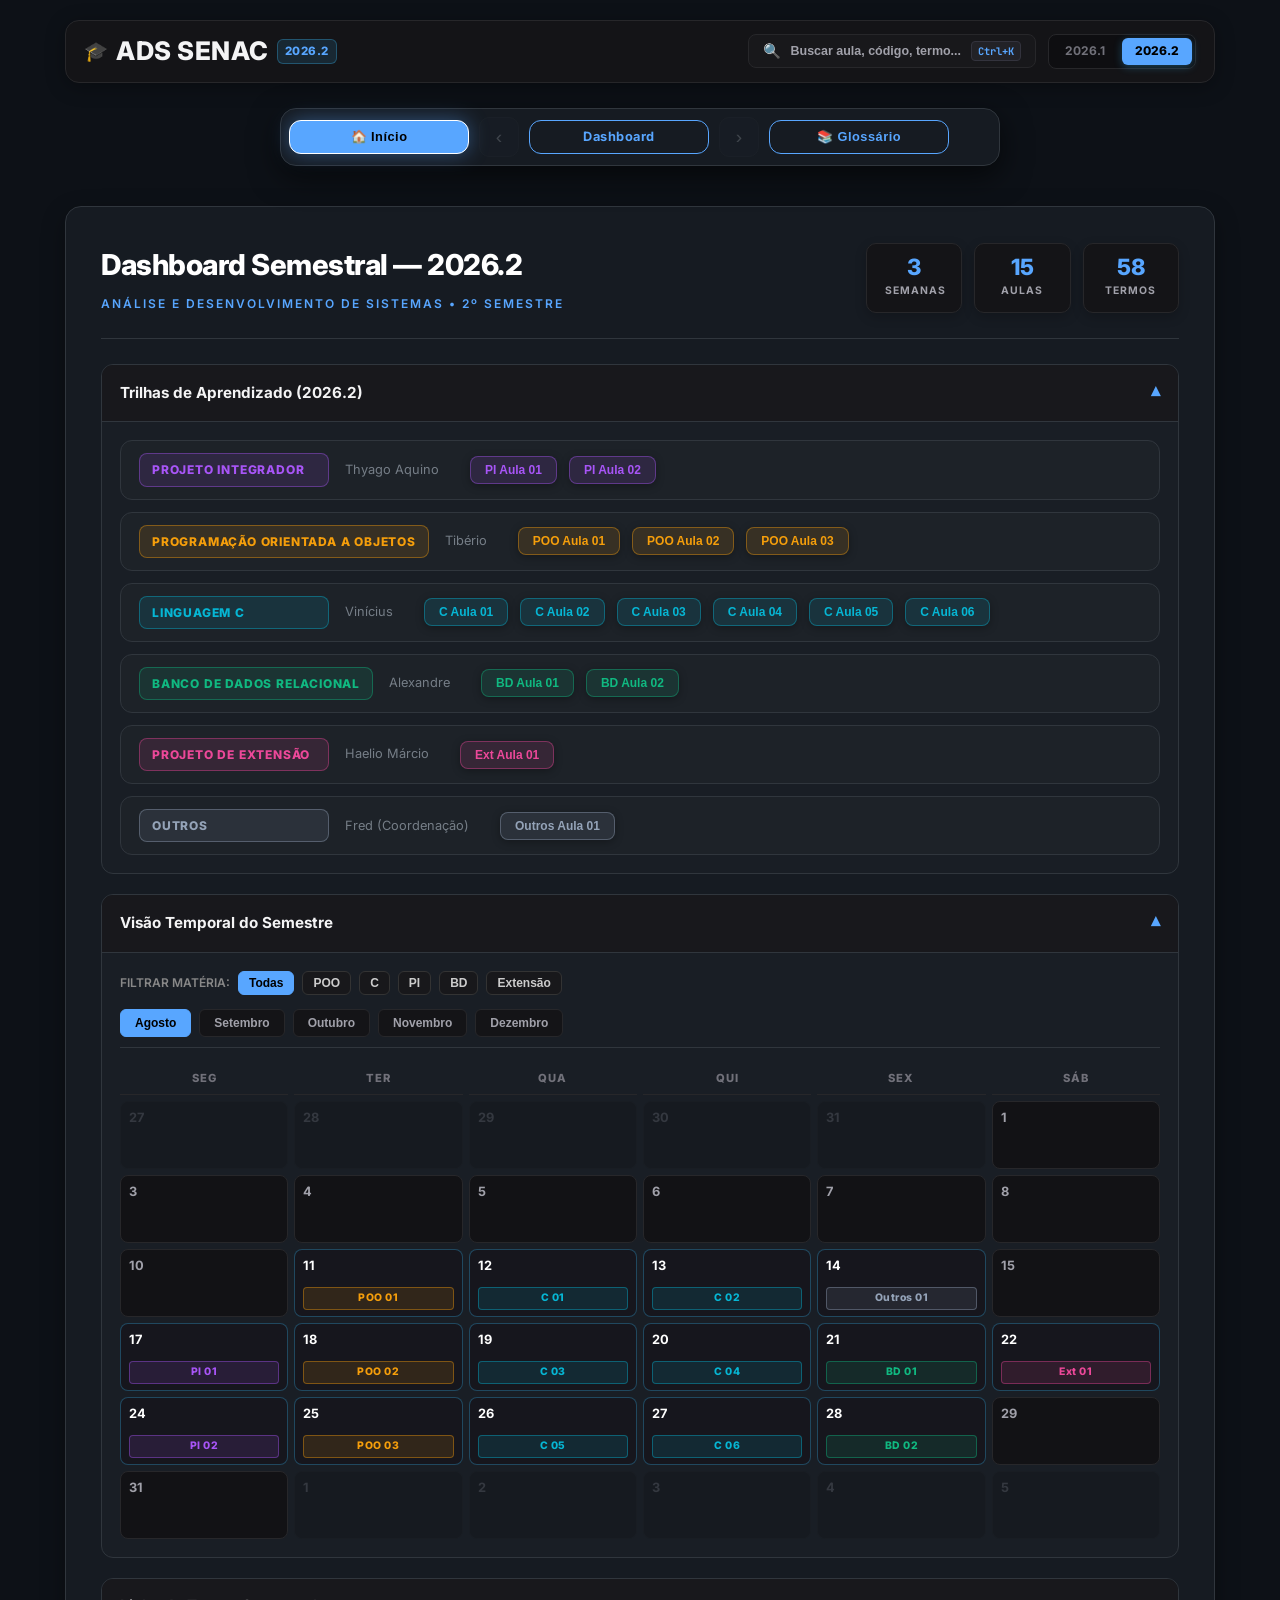
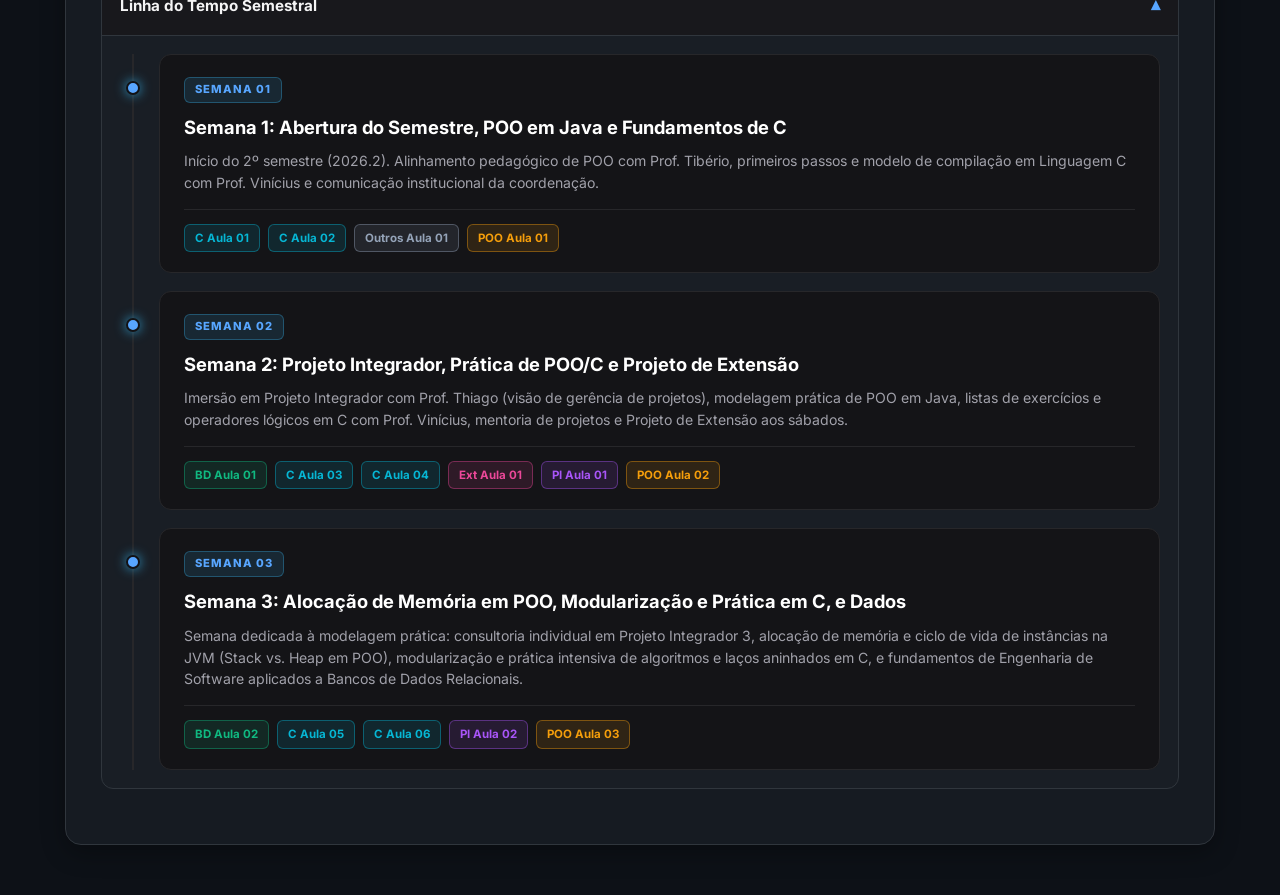
==== commit effec079: "fix(s2): alinha Semana 3 com a grade oficial (PI mentoria, C aula 06 prática do Vinicius e BD)" ====
--- a/index.html
+++ b/index.html
@@ -1314,12 +1314,12 @@
                         </div>
                         <div class="stats-cards-col">
                             <div class="stat-card"><span class="stat-value">3</span><span class="stat-label">Semanas</span></div>
-                            <div class="stat-card"><span class="stat-value">14</span><span class="stat-label">Aulas</span></div>
-                            <div class="stat-card"><span class="stat-value">54</span><span class="stat-label">Termos</span></div>
+                            <div class="stat-card"><span class="stat-value">15</span><span class="stat-label">Aulas</span></div>
+                            <div class="stat-card"><span class="stat-value">58</span><span class="stat-label">Termos</span></div>
                         </div>
                     </div>
                     
-                    <details class='collapsible-section' open><summary>Trilhas de Aprendizado (2026.2)</summary><div class='collapsible-content'><div class='discipline-tracks'><div class='discipline-row'><span class='disc-badge' style='background:rgba(168, 85, 247, 0.12); color:#a855f7; border:1px solid rgba(168, 85, 247, 0.4);'>Projeto Integrador</span> <span style='font-size:0.8rem; margin-right:15px;'><span style='color:var(--text-dim); opacity:0.8;'>Thyago Aquino</span></span><div class='lesson-pills'><button class='lesson-pill' style='background:rgba(168, 85, 247, 0.12); color:#a855f7; border:1px solid rgba(168, 85, 247, 0.4);' onclick="showSection('W02-pi_01')">PI Aula 01</button></div></div><div class='discipline-row'><span class='disc-badge' style='background:rgba(245, 158, 11, 0.12); color:#f59e0b; border:1px solid rgba(245, 158, 11, 0.4);'>Programação Orientada a Objetos</span> <span style='font-size:0.8rem; margin-right:15px;'><span style='color:var(--text-dim); opacity:0.8;'>Tibério</span></span><div class='lesson-pills'><button class='lesson-pill' style='background:rgba(245, 158, 11, 0.12); color:#f59e0b; border:1px solid rgba(245, 158, 11, 0.4);' onclick="showSection('W01-poo_01')">POO Aula 01</button><button class='lesson-pill' style='background:rgba(245, 158, 11, 0.12); color:#f59e0b; border:1px solid rgba(245, 158, 11, 0.4);' onclick="showSection('W02-poo_02')">POO Aula 02</button><button class='lesson-pill' style='background:rgba(245, 158, 11, 0.12); color:#f59e0b; border:1px solid rgba(245, 158, 11, 0.4);' onclick="showSection('W03-poo_03')">POO Aula 03</button></div></div><div class='discipline-row'><span class='disc-badge' style='background:rgba(6, 182, 212, 0.12); color:#06b6d4; border:1px solid rgba(6, 182, 212, 0.4);'>Linguagem C</span> <span style='font-size:0.8rem; margin-right:15px;'><span style='color:var(--text-dim); opacity:0.8;'>Vinícius</span></span><div class='lesson-pills'><button class='lesson-pill' style='background:rgba(6, 182, 212, 0.12); color:#06b6d4; border:1px solid rgba(6, 182, 212, 0.4);' onclick="showSection('W01-c_01')">C Aula 01</button><button class='lesson-pill' style='background:rgba(6, 182, 212, 0.12); color:#06b6d4; border:1px solid rgba(6, 182, 212, 0.4);' onclick="showSection('W01-c_02')">C Aula 02</button><button class='lesson-pill' style='background:rgba(6, 182, 212, 0.12); color:#06b6d4; border:1px solid rgba(6, 182, 212, 0.4);' onclick="showSection('W02-c_03')">C Aula 03</button><button class='lesson-pill' style='background:rgba(6, 182, 212, 0.12); color:#06b6d4; border:1px solid rgba(6, 182, 212, 0.4);' onclick="showSection('W02-c_04')">C Aula 04</button><button class='lesson-pill' style='background:rgba(6, 182, 212, 0.12); color:#06b6d4; border:1px solid rgba(6, 182, 212, 0.4);' onclick="showSection('W03-c_05')">C Aula 05</button></div></div><div class='discipline-row'><span class='disc-badge' style='background:rgba(16, 185, 129, 0.12); color:#10b981; border:1px solid rgba(16, 185, 129, 0.4);'>Banco de Dados Relacional</span> <span style='font-size:0.8rem; margin-right:15px;'><span style='color:var(--text-dim); opacity:0.8;'>Alexandre</span></span><div class='lesson-pills'><button class='lesson-pill' style='background:rgba(16, 185, 129, 0.12); color:#10b981; border:1px solid rgba(16, 185, 129, 0.4);' onclick="showSection('W02-bd_01')">BD Aula 01</button><button class='lesson-pill' style='background:rgba(16, 185, 129, 0.12); color:#10b981; border:1px solid rgba(16, 185, 129, 0.4);' onclick="showSection('W03-bd_02')">BD Aula 02</button></div></div><div class='discipline-row'><span class='disc-badge' style='background:rgba(236, 72, 153, 0.12); color:#ec4899; border:1px solid rgba(236, 72, 153, 0.4);'>Projeto de Extensão</span> <span style='font-size:0.8rem; margin-right:15px;'><span style='color:var(--text-dim); opacity:0.8;'>Haelio Márcio</span></span><div class='lesson-pills'><button class='lesson-pill' style='background:rgba(236, 72, 153, 0.12); color:#ec4899; border:1px solid rgba(236, 72, 153, 0.4);' onclick="showSection('W02-extensao_01')">Ext Aula 01</button></div></div><div class='discipline-row'><span class='disc-badge' style='background:rgba(148, 163, 184, 0.12); color:#94a3b8; border:1px solid rgba(148, 163, 184, 0.4);'>Outros</span> <span style='font-size:0.8rem; margin-right:15px;'><span style='color:var(--text-dim); opacity:0.8;'>Fred (Coordenação)</span></span><div class='lesson-pills'><button class='lesson-pill' style='background:rgba(148, 163, 184, 0.12); color:#94a3b8; border:1px solid rgba(148, 163, 184, 0.4);' onclick="showSection('W01-outros_01')">Outros Aula 01</button><button class='lesson-pill' style='background:rgba(148, 163, 184, 0.12); color:#94a3b8; border:1px solid rgba(148, 163, 184, 0.4);' onclick="showSection('W03-mercado_01')">Outros Aula 01</button></div></div></div></div></details>
+                    <details class='collapsible-section' open><summary>Trilhas de Aprendizado (2026.2)</summary><div class='collapsible-content'><div class='discipline-tracks'><div class='discipline-row'><span class='disc-badge' style='background:rgba(168, 85, 247, 0.12); color:#a855f7; border:1px solid rgba(168, 85, 247, 0.4);'>Projeto Integrador</span> <span style='font-size:0.8rem; margin-right:15px;'><span style='color:var(--text-dim); opacity:0.8;'>Thyago Aquino</span></span><div class='lesson-pills'><button class='lesson-pill' style='background:rgba(168, 85, 247, 0.12); color:#a855f7; border:1px solid rgba(168, 85, 247, 0.4);' onclick="showSection('W02-pi_01')">PI Aula 01</button><button class='lesson-pill' style='background:rgba(168, 85, 247, 0.12); color:#a855f7; border:1px solid rgba(168, 85, 247, 0.4);' onclick="showSection('W03-pi_02')">PI Aula 02</button></div></div><div class='discipline-row'><span class='disc-badge' style='background:rgba(245, 158, 11, 0.12); color:#f59e0b; border:1px solid rgba(245, 158, 11, 0.4);'>Programação Orientada a Objetos</span> <span style='font-size:0.8rem; margin-right:15px;'><span style='color:var(--text-dim); opacity:0.8;'>Tibério</span></span><div class='lesson-pills'><button class='lesson-pill' style='background:rgba(245, 158, 11, 0.12); color:#f59e0b; border:1px solid rgba(245, 158, 11, 0.4);' onclick="showSection('W01-poo_01')">POO Aula 01</button><button class='lesson-pill' style='background:rgba(245, 158, 11, 0.12); color:#f59e0b; border:1px solid rgba(245, 158, 11, 0.4);' onclick="showSection('W02-poo_02')">POO Aula 02</button><button class='lesson-pill' style='background:rgba(245, 158, 11, 0.12); color:#f59e0b; border:1px solid rgba(245, 158, 11, 0.4);' onclick="showSection('W03-poo_03')">POO Aula 03</button></div></div><div class='discipline-row'><span class='disc-badge' style='background:rgba(6, 182, 212, 0.12); color:#06b6d4; border:1px solid rgba(6, 182, 212, 0.4);'>Linguagem C</span> <span style='font-size:0.8rem; margin-right:15px;'><span style='color:var(--text-dim); opacity:0.8;'>Vinícius</span></span><div class='lesson-pills'><button class='lesson-pill' style='background:rgba(6, 182, 212, 0.12); color:#06b6d4; border:1px solid rgba(6, 182, 212, 0.4);' onclick="showSection('W01-c_01')">C Aula 01</button><button class='lesson-pill' style='background:rgba(6, 182, 212, 0.12); color:#06b6d4; border:1px solid rgba(6, 182, 212, 0.4);' onclick="showSection('W01-c_02')">C Aula 02</button><button class='lesson-pill' style='background:rgba(6, 182, 212, 0.12); color:#06b6d4; border:1px solid rgba(6, 182, 212, 0.4);' onclick="showSection('W02-c_03')">C Aula 03</button><button class='lesson-pill' style='background:rgba(6, 182, 212, 0.12); color:#06b6d4; border:1px solid rgba(6, 182, 212, 0.4);' onclick="showSection('W02-c_04')">C Aula 04</button><button class='lesson-pill' style='background:rgba(6, 182, 212, 0.12); color:#06b6d4; border:1px solid rgba(6, 182, 212, 0.4);' onclick="showSection('W03-c_05')">C Aula 05</button><button class='lesson-pill' style='background:rgba(6, 182, 212, 0.12); color:#06b6d4; border:1px solid rgba(6, 182, 212, 0.4);' onclick="showSection('W03-c_06')">C Aula 06</button></div></div><div class='discipline-row'><span class='disc-badge' style='background:rgba(16, 185, 129, 0.12); color:#10b981; border:1px solid rgba(16, 185, 129, 0.4);'>Banco de Dados Relacional</span> <span style='font-size:0.8rem; margin-right:15px;'><span style='color:var(--text-dim); opacity:0.8;'>Alexandre</span></span><div class='lesson-pills'><button class='lesson-pill' style='background:rgba(16, 185, 129, 0.12); color:#10b981; border:1px solid rgba(16, 185, 129, 0.4);' onclick="showSection('W02-bd_01')">BD Aula 01</button><button class='lesson-pill' style='background:rgba(16, 185, 129, 0.12); color:#10b981; border:1px solid rgba(16, 185, 129, 0.4);' onclick="showSection('W03-bd_02')">BD Aula 02</button></div></div><div class='discipline-row'><span class='disc-badge' style='background:rgba(236, 72, 153, 0.12); color:#ec4899; border:1px solid rgba(236, 72, 153, 0.4);'>Projeto de Extensão</span> <span style='font-size:0.8rem; margin-right:15px;'><span style='color:var(--text-dim); opacity:0.8;'>Haelio Márcio</span></span><div class='lesson-pills'><button class='lesson-pill' style='background:rgba(236, 72, 153, 0.12); color:#ec4899; border:1px solid rgba(236, 72, 153, 0.4);' onclick="showSection('W02-extensao_01')">Ext Aula 01</button></div></div><div class='discipline-row'><span class='disc-badge' style='background:rgba(148, 163, 184, 0.12); color:#94a3b8; border:1px solid rgba(148, 163, 184, 0.4);'>Outros</span> <span style='font-size:0.8rem; margin-right:15px;'><span style='color:var(--text-dim); opacity:0.8;'>Fred (Coordenação)</span></span><div class='lesson-pills'><button class='lesson-pill' style='background:rgba(148, 163, 184, 0.12); color:#94a3b8; border:1px solid rgba(148, 163, 184, 0.4);' onclick="showSection('W01-outros_01')">Outros Aula 01</button></div></div></div></div></details>
 
                     <details class="collapsible-section" open>
                         <summary>Visão Temporal do Semestre</summary>
@@ -1336,7 +1336,7 @@
                             </div>
                             <div class="month-selector"><button id="pill-m8" class="month-pill active" onclick="changeMonth('m8')">Agosto</button><button id="pill-m9" class="month-pill " onclick="changeMonth('m9')">Setembro</button><button id="pill-m10" class="month-pill " onclick="changeMonth('m10')">Outubro</button><button id="pill-m11" class="month-pill " onclick="changeMonth('m11')">Novembro</button><button id="pill-m12" class="month-pill " onclick="changeMonth('m12')">Dezembro</button></div>
                             <div class="calendar-wrapper">
-                                <div id="month-m8" class="calendar-view active" style="display: block;"><div class="calendar-grid"><div class="calendar-header-day">Seg</div><div class="calendar-header-day">Ter</div><div class="calendar-header-day">Qua</div><div class="calendar-header-day">Qui</div><div class="calendar-header-day">Sex</div><div class="calendar-header-day">Sáb</div><div class="calendar-day other-month"><span class="day-number">27</span></div><div class="calendar-day other-month"><span class="day-number">28</span></div><div class="calendar-day other-month"><span class="day-number">29</span></div><div class="calendar-day other-month"><span class="day-number">30</span></div><div class="calendar-day other-month"><span class="day-number">31</span></div><div class="calendar-day"><span class="day-number">1</span></div><div class="calendar-day"><span class="day-number">3</span></div><div class="calendar-day"><span class="day-number">4</span></div><div class="calendar-day"><span class="day-number">5</span></div><div class="calendar-day"><span class="day-number">6</span></div><div class="calendar-day"><span class="day-number">7</span></div><div class="calendar-day"><span class="day-number">8</span></div><div class="calendar-day"><span class="day-number">10</span></div><div class="calendar-day active-lesson" data-disc="POO" onclick="showSection('W01-poo_01')"><span class="day-number">11</span><span class='cal-tag' style='background:rgba(245, 158, 11, 0.12); color:#f59e0b; border:1px solid rgba(245, 158, 11, 0.4);'>POO 01</span></div><div class="calendar-day active-lesson" data-disc="C" onclick="showSection('W01-c_01')"><span class="day-number">12</span><span class='cal-tag' style='background:rgba(6, 182, 212, 0.12); color:#06b6d4; border:1px solid rgba(6, 182, 212, 0.4);'>C 01</span></div><div class="calendar-day active-lesson" data-disc="C" onclick="showSection('W01-c_02')"><span class="day-number">13</span><span class='cal-tag' style='background:rgba(6, 182, 212, 0.12); color:#06b6d4; border:1px solid rgba(6, 182, 212, 0.4);'>C 02</span></div><div class="calendar-day active-lesson" data-disc="Outros" onclick="showSection('W01-outros_01')"><span class="day-number">14</span><span class='cal-tag' style='background:rgba(148, 163, 184, 0.12); color:#94a3b8; border:1px solid rgba(148, 163, 184, 0.4);'>Outros 01</span></div><div class="calendar-day"><span class="day-number">15</span></div><div class="calendar-day active-lesson" data-disc="PI" onclick="showSection('W02-pi_01')"><span class="day-number">17</span><span class='cal-tag' style='background:rgba(168, 85, 247, 0.12); color:#a855f7; border:1px solid rgba(168, 85, 247, 0.4);'>PI 01</span></div><div class="calendar-day active-lesson" data-disc="POO" onclick="showSection('W02-poo_02')"><span class="day-number">18</span><span class='cal-tag' style='background:rgba(245, 158, 11, 0.12); color:#f59e0b; border:1px solid rgba(245, 158, 11, 0.4);'>POO 02</span></div><div class="calendar-day active-lesson" data-disc="C" onclick="showSection('W02-c_03')"><span class="day-number">19</span><span class='cal-tag' style='background:rgba(6, 182, 212, 0.12); color:#06b6d4; border:1px solid rgba(6, 182, 212, 0.4);'>C 03</span></div><div class="calendar-day active-lesson" data-disc="C" onclick="showSection('W02-c_04')"><span class="day-number">20</span><span class='cal-tag' style='background:rgba(6, 182, 212, 0.12); color:#06b6d4; border:1px solid rgba(6, 182, 212, 0.4);'>C 04</span></div><div class="calendar-day active-lesson" data-disc="BD" onclick="showSection('W02-bd_01')"><span class="day-number">21</span><span class='cal-tag' style='background:rgba(16, 185, 129, 0.12); color:#10b981; border:1px solid rgba(16, 185, 129, 0.4);'>BD 01</span></div><div class="calendar-day active-lesson" data-disc="Ext" onclick="showSection('W02-extensao_01')"><span class="day-number">22</span><span class='cal-tag' style='background:rgba(236, 72, 153, 0.12); color:#ec4899; border:1px solid rgba(236, 72, 153, 0.4);'>Ext 01</span></div><div class="calendar-day"><span class="day-number">24</span></div><div class="calendar-day active-lesson" data-disc="POO" onclick="showSection('W03-poo_03')"><span class="day-number">25</span><span class='cal-tag' style='background:rgba(245, 158, 11, 0.12); color:#f59e0b; border:1px solid rgba(245, 158, 11, 0.4);'>POO 03</span></div><div class="calendar-day active-lesson" data-disc="C" onclick="showSection('W03-c_05')"><span class="day-number">26</span><span class='cal-tag' style='background:rgba(6, 182, 212, 0.12); color:#06b6d4; border:1px solid rgba(6, 182, 212, 0.4);'>C 05</span></div><div class="calendar-day active-lesson" data-disc="Outros" onclick="showSection('W03-mercado_01')"><span class="day-number">27</span><span class='cal-tag' style='background:rgba(148, 163, 184, 0.12); color:#94a3b8; border:1px solid rgba(148, 163, 184, 0.4);'>Outros 01</span></div><div class="calendar-day active-lesson" data-disc="BD" onclick="showSection('W03-bd_02')"><span class="day-number">28</span><span class='cal-tag' style='background:rgba(16, 185, 129, 0.12); color:#10b981; border:1px solid rgba(16, 185, 129, 0.4);'>BD 02</span></div><div class="calendar-day"><span class="day-number">29</span></div><div class="calendar-day"><span class="day-number">31</span></div><div class="calendar-day other-month"><span class="day-number">1</span></div><div class="calendar-day other-month"><span class="day-number">2</span></div><div class="calendar-day other-month"><span class="day-number">3</span></div><div class="calendar-day other-month"><span class="day-number">4</span></div><div class="calendar-day other-month"><span class="day-number">5</span></div></div></div><div id="month-m9" class="calendar-view " style="display: none;"><div class="calendar-grid"><div class="calendar-header-day">Seg</div><div class="calendar-header-day">Ter</div><div class="calendar-header-day">Qua</div><div class="calendar-header-day">Qui</div><div class="calendar-header-day">Sex</div><div class="calendar-header-day">Sáb</div><div class="calendar-day other-month"><span class="day-number">31</span></div><div class="calendar-day"><span class="day-number">1</span></div><div class="calendar-day"><span class="day-number">2</span></div><div class="calendar-day"><span class="day-number">3</span></div><div class="calendar-day"><span class="day-number">4</span></div><div class="calendar-day"><span class="day-number">5</span></div><div class="calendar-day"><span class="day-number">7</span></div><div class="calendar-day"><span class="day-number">8</span></div><div class="calendar-day"><span class="day-number">9</span></div><div class="calendar-day"><span class="day-number">10</span></div><div class="calendar-day"><span class="day-number">11</span></div><div class="calendar-day"><span class="day-number">12</span></div><div class="calendar-day"><span class="day-number">14</span></div><div class="calendar-day"><span class="day-number">15</span></div><div class="calendar-day"><span class="day-number">16</span></div><div class="calendar-day"><span class="day-number">17</span></div><div class="calendar-day"><span class="day-number">18</span></div><div class="calendar-day"><span class="day-number">19</span></div><div class="calendar-day"><span class="day-number">21</span></div><div class="calendar-day"><span class="day-number">22</span></div><div class="calendar-day"><span class="day-number">23</span></div><div class="calendar-day"><span class="day-number">24</span></div><div class="calendar-day"><span class="day-number">25</span></div><div class="calendar-day"><span class="day-number">26</span></div><div class="calendar-day"><span class="day-number">28</span></div><div class="calendar-day"><span class="day-number">29</span></div><div class="calendar-day"><span class="day-number">30</span></div><div class="calendar-day other-month"><span class="day-number">1</span></div><div class="calendar-day other-month"><span class="day-number">2</span></div><div class="calendar-day other-month"><span class="day-number">3</span></div></div></div><div id="month-m10" class="calendar-view " style="display: none;"><div class="calendar-grid"><div class="calendar-header-day">Seg</div><div class="calendar-header-day">Ter</div><div class="calendar-header-day">Qua</div><div class="calendar-header-day">Qui</div><div class="calendar-header-day">Sex</div><div class="calendar-header-day">Sáb</div><div class="calendar-day other-month"><span class="day-number">28</span></div><div class="calendar-day other-month"><span class="day-number">29</span></div><div class="calendar-day other-month"><span class="day-number">30</span></div><div class="calendar-day"><span class="day-number">1</span></div><div class="calendar-day"><span class="day-number">2</span></div><div class="calendar-day"><span class="day-number">3</span></div><div class="calendar-day"><span class="day-number">5</span></div><div class="calendar-day"><span class="day-number">6</span></div><div class="calendar-day"><span class="day-number">7</span></div><div class="calendar-day"><span class="day-number">8</span></div><div class="calendar-day"><span class="day-number">9</span></div><div class="calendar-day"><span class="day-number">10</span></div><div class="calendar-day"><span class="day-number">12</span></div><div class="calendar-day"><span class="day-number">13</span></div><div class="calendar-day"><span class="day-number">14</span></div><div class="calendar-day"><span class="day-number">15</span></div><div class="calendar-day"><span class="day-number">16</span></div><div class="calendar-day"><span class="day-number">17</span></div><div class="calendar-day"><span class="day-number">19</span></div><div class="calendar-day"><span class="day-number">20</span></div><div class="calendar-day"><span class="day-number">21</span></div><div class="calendar-day"><span class="day-number">22</span></div><div class="calendar-day"><span class="day-number">23</span></div><div class="calendar-day"><span class="day-number">24</span></div><div class="calendar-day"><span class="day-number">26</span></div><div class="calendar-day"><span class="day-number">27</span></div><div class="calendar-day"><span class="day-number">28</span></div><div class="calendar-day"><span class="day-number">29</span></div><div class="calendar-day"><span class="day-number">30</span></div><div class="calendar-day"><span class="day-number">31</span></div></div></div><div id="month-m11" class="calendar-view " style="display: none;"><div class="calendar-grid"><div class="calendar-header-day">Seg</div><div class="calendar-header-day">Ter</div><div class="calendar-header-day">Qua</div><div class="calendar-header-day">Qui</div><div class="calendar-header-day">Sex</div><div class="calendar-header-day">Sáb</div><div class="calendar-day other-month"><span class="day-number">26</span></div><div class="calendar-day other-month"><span class="day-number">27</span></div><div class="calendar-day other-month"><span class="day-number">28</span></div><div class="calendar-day other-month"><span class="day-number">29</span></div><div class="calendar-day other-month"><span class="day-number">30</span></div><div class="calendar-day other-month"><span class="day-number">31</span></div><div class="calendar-day"><span class="day-number">2</span></div><div class="calendar-day"><span class="day-number">3</span></div><div class="calendar-day"><span class="day-number">4</span></div><div class="calendar-day"><span class="day-number">5</span></div><div class="calendar-day"><span class="day-number">6</span></div><div class="calendar-day"><span class="day-number">7</span></div><div class="calendar-day"><span class="day-number">9</span></div><div class="calendar-day"><span class="day-number">10</span></div><div class="calendar-day"><span class="day-number">11</span></div><div class="calendar-day"><span class="day-number">12</span></div><div class="calendar-day"><span class="day-number">13</span></div><div class="calendar-day"><span class="day-number">14</span></div><div class="calendar-day"><span class="day-number">16</span></div><div class="calendar-day"><span class="day-number">17</span></div><div class="calendar-day"><span class="day-number">18</span></div><div class="calendar-day"><span class="day-number">19</span></div><div class="calendar-day"><span class="day-number">20</span></div><div class="calendar-day"><span class="day-number">21</span></div><div class="calendar-day"><span class="day-number">23</span></div><div class="calendar-day"><span class="day-number">24</span></div><div class="calendar-day"><span class="day-number">25</span></div><div class="calendar-day"><span class="day-number">26</span></div><div class="calendar-day"><span class="day-number">27</span></div><div class="calendar-day"><span class="day-number">28</span></div><div class="calendar-day"><span class="day-number">30</span></div><div class="calendar-day other-month"><span class="day-number">1</span></div><div class="calendar-day other-month"><span class="day-number">2</span></div><div class="calendar-day other-month"><span class="day-number">3</span></div><div class="calendar-day other-month"><span class="day-number">4</span></div><div class="calendar-day other-month"><span class="day-number">5</span></div></div></div><div id="month-m12" class="calendar-view " style="display: none;"><div class="calendar-grid"><div class="calendar-header-day">Seg</div><div class="calendar-header-day">Ter</div><div class="calendar-header-day">Qua</div><div class="calendar-header-day">Qui</div><div class="calendar-header-day">Sex</div><div class="calendar-header-day">Sáb</div><div class="calendar-day other-month"><span class="day-number">30</span></div><div class="calendar-day"><span class="day-number">1</span></div><div class="calendar-day"><span class="day-number">2</span></div><div class="calendar-day"><span class="day-number">3</span></div><div class="calendar-day"><span class="day-number">4</span></div><div class="calendar-day"><span class="day-number">5</span></div><div class="calendar-day"><span class="day-number">7</span></div><div class="calendar-day"><span class="day-number">8</span></div><div class="calendar-day"><span class="day-number">9</span></div><div class="calendar-day"><span class="day-number">10</span></div><div class="calendar-day"><span class="day-number">11</span></div><div class="calendar-day"><span class="day-number">12</span></div><div class="calendar-day"><span class="day-number">14</span></div><div class="calendar-day"><span class="day-number">15</span></div><div class="calendar-day"><span class="day-number">16</span></div><div class="calendar-day"><span class="day-number">17</span></div><div class="calendar-day"><span class="day-number">18</span></div><div class="calendar-day"><span class="day-number">19</span></div><div class="calendar-day"><span class="day-number">21</span></div><div class="calendar-day"><span class="day-number">22</span></div><div class="calendar-day"><span class="day-number">23</span></div><div class="calendar-day"><span class="day-number">24</span></div><div class="calendar-day"><span class="day-number">25</span></div><div class="calendar-day"><span class="day-number">26</span></div><div class="calendar-day"><span class="day-number">28</span></div><div class="calendar-day"><span class="day-number">29</span></div><div class="calendar-day"><span class="day-number">30</span></div><div class="calendar-day"><span class="day-number">31</span></div><div class="calendar-day other-month"><span class="day-number">1</span></div><div class="calendar-day other-month"><span class="day-number">2</span></div></div></div>
+                                <div id="month-m8" class="calendar-view active" style="display: block;"><div class="calendar-grid"><div class="calendar-header-day">Seg</div><div class="calendar-header-day">Ter</div><div class="calendar-header-day">Qua</div><div class="calendar-header-day">Qui</div><div class="calendar-header-day">Sex</div><div class="calendar-header-day">Sáb</div><div class="calendar-day other-month"><span class="day-number">27</span></div><div class="calendar-day other-month"><span class="day-number">28</span></div><div class="calendar-day other-month"><span class="day-number">29</span></div><div class="calendar-day other-month"><span class="day-number">30</span></div><div class="calendar-day other-month"><span class="day-number">31</span></div><div class="calendar-day"><span class="day-number">1</span></div><div class="calendar-day"><span class="day-number">3</span></div><div class="calendar-day"><span class="day-number">4</span></div><div class="calendar-day"><span class="day-number">5</span></div><div class="calendar-day"><span class="day-number">6</span></div><div class="calendar-day"><span class="day-number">7</span></div><div class="calendar-day"><span class="day-number">8</span></div><div class="calendar-day"><span class="day-number">10</span></div><div class="calendar-day active-lesson" data-disc="POO" onclick="showSection('W01-poo_01')"><span class="day-number">11</span><span class='cal-tag' style='background:rgba(245, 158, 11, 0.12); color:#f59e0b; border:1px solid rgba(245, 158, 11, 0.4);'>POO 01</span></div><div class="calendar-day active-lesson" data-disc="C" onclick="showSection('W01-c_01')"><span class="day-number">12</span><span class='cal-tag' style='background:rgba(6, 182, 212, 0.12); color:#06b6d4; border:1px solid rgba(6, 182, 212, 0.4);'>C 01</span></div><div class="calendar-day active-lesson" data-disc="C" onclick="showSection('W01-c_02')"><span class="day-number">13</span><span class='cal-tag' style='background:rgba(6, 182, 212, 0.12); color:#06b6d4; border:1px solid rgba(6, 182, 212, 0.4);'>C 02</span></div><div class="calendar-day active-lesson" data-disc="Outros" onclick="showSection('W01-outros_01')"><span class="day-number">14</span><span class='cal-tag' style='background:rgba(148, 163, 184, 0.12); color:#94a3b8; border:1px solid rgba(148, 163, 184, 0.4);'>Outros 01</span></div><div class="calendar-day"><span class="day-number">15</span></div><div class="calendar-day active-lesson" data-disc="PI" onclick="showSection('W02-pi_01')"><span class="day-number">17</span><span class='cal-tag' style='background:rgba(168, 85, 247, 0.12); color:#a855f7; border:1px solid rgba(168, 85, 247, 0.4);'>PI 01</span></div><div class="calendar-day active-lesson" data-disc="POO" onclick="showSection('W02-poo_02')"><span class="day-number">18</span><span class='cal-tag' style='background:rgba(245, 158, 11, 0.12); color:#f59e0b; border:1px solid rgba(245, 158, 11, 0.4);'>POO 02</span></div><div class="calendar-day active-lesson" data-disc="C" onclick="showSection('W02-c_03')"><span class="day-number">19</span><span class='cal-tag' style='background:rgba(6, 182, 212, 0.12); color:#06b6d4; border:1px solid rgba(6, 182, 212, 0.4);'>C 03</span></div><div class="calendar-day active-lesson" data-disc="C" onclick="showSection('W02-c_04')"><span class="day-number">20</span><span class='cal-tag' style='background:rgba(6, 182, 212, 0.12); color:#06b6d4; border:1px solid rgba(6, 182, 212, 0.4);'>C 04</span></div><div class="calendar-day active-lesson" data-disc="BD" onclick="showSection('W02-bd_01')"><span class="day-number">21</span><span class='cal-tag' style='background:rgba(16, 185, 129, 0.12); color:#10b981; border:1px solid rgba(16, 185, 129, 0.4);'>BD 01</span></div><div class="calendar-day active-lesson" data-disc="Ext" onclick="showSection('W02-extensao_01')"><span class="day-number">22</span><span class='cal-tag' style='background:rgba(236, 72, 153, 0.12); color:#ec4899; border:1px solid rgba(236, 72, 153, 0.4);'>Ext 01</span></div><div class="calendar-day active-lesson" data-disc="PI" onclick="showSection('W03-pi_02')"><span class="day-number">24</span><span class='cal-tag' style='background:rgba(168, 85, 247, 0.12); color:#a855f7; border:1px solid rgba(168, 85, 247, 0.4);'>PI 02</span></div><div class="calendar-day active-lesson" data-disc="POO" onclick="showSection('W03-poo_03')"><span class="day-number">25</span><span class='cal-tag' style='background:rgba(245, 158, 11, 0.12); color:#f59e0b; border:1px solid rgba(245, 158, 11, 0.4);'>POO 03</span></div><div class="calendar-day active-lesson" data-disc="C" onclick="showSection('W03-c_05')"><span class="day-number">26</span><span class='cal-tag' style='background:rgba(6, 182, 212, 0.12); color:#06b6d4; border:1px solid rgba(6, 182, 212, 0.4);'>C 05</span></div><div class="calendar-day active-lesson" data-disc="C" onclick="showSection('W03-c_06')"><span class="day-number">27</span><span class='cal-tag' style='background:rgba(6, 182, 212, 0.12); color:#06b6d4; border:1px solid rgba(6, 182, 212, 0.4);'>C 06</span></div><div class="calendar-day active-lesson" data-disc="BD" onclick="showSection('W03-bd_02')"><span class="day-number">28</span><span class='cal-tag' style='background:rgba(16, 185, 129, 0.12); color:#10b981; border:1px solid rgba(16, 185, 129, 0.4);'>BD 02</span></div><div class="calendar-day"><span class="day-number">29</span></div><div class="calendar-day"><span class="day-number">31</span></div><div class="calendar-day other-month"><span class="day-number">1</span></div><div class="calendar-day other-month"><span class="day-number">2</span></div><div class="calendar-day other-month"><span class="day-number">3</span></div><div class="calendar-day other-month"><span class="day-number">4</span></div><div class="calendar-day other-month"><span class="day-number">5</span></div></div></div><div id="month-m9" class="calendar-view " style="display: none;"><div class="calendar-grid"><div class="calendar-header-day">Seg</div><div class="calendar-header-day">Ter</div><div class="calendar-header-day">Qua</div><div class="calendar-header-day">Qui</div><div class="calendar-header-day">Sex</div><div class="calendar-header-day">Sáb</div><div class="calendar-day other-month"><span class="day-number">31</span></div><div class="calendar-day"><span class="day-number">1</span></div><div class="calendar-day"><span class="day-number">2</span></div><div class="calendar-day"><span class="day-number">3</span></div><div class="calendar-day"><span class="day-number">4</span></div><div class="calendar-day"><span class="day-number">5</span></div><div class="calendar-day"><span class="day-number">7</span></div><div class="calendar-day"><span class="day-number">8</span></div><div class="calendar-day"><span class="day-number">9</span></div><div class="calendar-day"><span class="day-number">10</span></div><div class="calendar-day"><span class="day-number">11</span></div><div class="calendar-day"><span class="day-number">12</span></div><div class="calendar-day"><span class="day-number">14</span></div><div class="calendar-day"><span class="day-number">15</span></div><div class="calendar-day"><span class="day-number">16</span></div><div class="calendar-day"><span class="day-number">17</span></div><div class="calendar-day"><span class="day-number">18</span></div><div class="calendar-day"><span class="day-number">19</span></div><div class="calendar-day"><span class="day-number">21</span></div><div class="calendar-day"><span class="day-number">22</span></div><div class="calendar-day"><span class="day-number">23</span></div><div class="calendar-day"><span class="day-number">24</span></div><div class="calendar-day"><span class="day-number">25</span></div><div class="calendar-day"><span class="day-number">26</span></div><div class="calendar-day"><span class="day-number">28</span></div><div class="calendar-day"><span class="day-number">29</span></div><div class="calendar-day"><span class="day-number">30</span></div><div class="calendar-day other-month"><span class="day-number">1</span></div><div class="calendar-day other-month"><span class="day-number">2</span></div><div class="calendar-day other-month"><span class="day-number">3</span></div></div></div><div id="month-m10" class="calendar-view " style="display: none;"><div class="calendar-grid"><div class="calendar-header-day">Seg</div><div class="calendar-header-day">Ter</div><div class="calendar-header-day">Qua</div><div class="calendar-header-day">Qui</div><div class="calendar-header-day">Sex</div><div class="calendar-header-day">Sáb</div><div class="calendar-day other-month"><span class="day-number">28</span></div><div class="calendar-day other-month"><span class="day-number">29</span></div><div class="calendar-day other-month"><span class="day-number">30</span></div><div class="calendar-day"><span class="day-number">1</span></div><div class="calendar-day"><span class="day-number">2</span></div><div class="calendar-day"><span class="day-number">3</span></div><div class="calendar-day"><span class="day-number">5</span></div><div class="calendar-day"><span class="day-number">6</span></div><div class="calendar-day"><span class="day-number">7</span></div><div class="calendar-day"><span class="day-number">8</span></div><div class="calendar-day"><span class="day-number">9</span></div><div class="calendar-day"><span class="day-number">10</span></div><div class="calendar-day"><span class="day-number">12</span></div><div class="calendar-day"><span class="day-number">13</span></div><div class="calendar-day"><span class="day-number">14</span></div><div class="calendar-day"><span class="day-number">15</span></div><div class="calendar-day"><span class="day-number">16</span></div><div class="calendar-day"><span class="day-number">17</span></div><div class="calendar-day"><span class="day-number">19</span></div><div class="calendar-day"><span class="day-number">20</span></div><div class="calendar-day"><span class="day-number">21</span></div><div class="calendar-day"><span class="day-number">22</span></div><div class="calendar-day"><span class="day-number">23</span></div><div class="calendar-day"><span class="day-number">24</span></div><div class="calendar-day"><span class="day-number">26</span></div><div class="calendar-day"><span class="day-number">27</span></div><div class="calendar-day"><span class="day-number">28</span></div><div class="calendar-day"><span class="day-number">29</span></div><div class="calendar-day"><span class="day-number">30</span></div><div class="calendar-day"><span class="day-number">31</span></div></div></div><div id="month-m11" class="calendar-view " style="display: none;"><div class="calendar-grid"><div class="calendar-header-day">Seg</div><div class="calendar-header-day">Ter</div><div class="calendar-header-day">Qua</div><div class="calendar-header-day">Qui</div><div class="calendar-header-day">Sex</div><div class="calendar-header-day">Sáb</div><div class="calendar-day other-month"><span class="day-number">26</span></div><div class="calendar-day other-month"><span class="day-number">27</span></div><div class="calendar-day other-month"><span class="day-number">28</span></div><div class="calendar-day other-month"><span class="day-number">29</span></div><div class="calendar-day other-month"><span class="day-number">30</span></div><div class="calendar-day other-month"><span class="day-number">31</span></div><div class="calendar-day"><span class="day-number">2</span></div><div class="calendar-day"><span class="day-number">3</span></div><div class="calendar-day"><span class="day-number">4</span></div><div class="calendar-day"><span class="day-number">5</span></div><div class="calendar-day"><span class="day-number">6</span></div><div class="calendar-day"><span class="day-number">7</span></div><div class="calendar-day"><span class="day-number">9</span></div><div class="calendar-day"><span class="day-number">10</span></div><div class="calendar-day"><span class="day-number">11</span></div><div class="calendar-day"><span class="day-number">12</span></div><div class="calendar-day"><span class="day-number">13</span></div><div class="calendar-day"><span class="day-number">14</span></div><div class="calendar-day"><span class="day-number">16</span></div><div class="calendar-day"><span class="day-number">17</span></div><div class="calendar-day"><span class="day-number">18</span></div><div class="calendar-day"><span class="day-number">19</span></div><div class="calendar-day"><span class="day-number">20</span></div><div class="calendar-day"><span class="day-number">21</span></div><div class="calendar-day"><span class="day-number">23</span></div><div class="calendar-day"><span class="day-number">24</span></div><div class="calendar-day"><span class="day-number">25</span></div><div class="calendar-day"><span class="day-number">26</span></div><div class="calendar-day"><span class="day-number">27</span></div><div class="calendar-day"><span class="day-number">28</span></div><div class="calendar-day"><span class="day-number">30</span></div><div class="calendar-day other-month"><span class="day-number">1</span></div><div class="calendar-day other-month"><span class="day-number">2</span></div><div class="calendar-day other-month"><span class="day-number">3</span></div><div class="calendar-day other-month"><span class="day-number">4</span></div><div class="calendar-day other-month"><span class="day-number">5</span></div></div></div><div id="month-m12" class="calendar-view " style="display: none;"><div class="calendar-grid"><div class="calendar-header-day">Seg</div><div class="calendar-header-day">Ter</div><div class="calendar-header-day">Qua</div><div class="calendar-header-day">Qui</div><div class="calendar-header-day">Sex</div><div class="calendar-header-day">Sáb</div><div class="calendar-day other-month"><span class="day-number">30</span></div><div class="calendar-day"><span class="day-number">1</span></div><div class="calendar-day"><span class="day-number">2</span></div><div class="calendar-day"><span class="day-number">3</span></div><div class="calendar-day"><span class="day-number">4</span></div><div class="calendar-day"><span class="day-number">5</span></div><div class="calendar-day"><span class="day-number">7</span></div><div class="calendar-day"><span class="day-number">8</span></div><div class="calendar-day"><span class="day-number">9</span></div><div class="calendar-day"><span class="day-number">10</span></div><div class="calendar-day"><span class="day-number">11</span></div><div class="calendar-day"><span class="day-number">12</span></div><div class="calendar-day"><span class="day-number">14</span></div><div class="calendar-day"><span class="day-number">15</span></div><div class="calendar-day"><span class="day-number">16</span></div><div class="calendar-day"><span class="day-number">17</span></div><div class="calendar-day"><span class="day-number">18</span></div><div class="calendar-day"><span class="day-number">19</span></div><div class="calendar-day"><span class="day-number">21</span></div><div class="calendar-day"><span class="day-number">22</span></div><div class="calendar-day"><span class="day-number">23</span></div><div class="calendar-day"><span class="day-number">24</span></div><div class="calendar-day"><span class="day-number">25</span></div><div class="calendar-day"><span class="day-number">26</span></div><div class="calendar-day"><span class="day-number">28</span></div><div class="calendar-day"><span class="day-number">29</span></div><div class="calendar-day"><span class="day-number">30</span></div><div class="calendar-day"><span class="day-number">31</span></div><div class="calendar-day other-month"><span class="day-number">1</span></div><div class="calendar-day other-month"><span class="day-number">2</span></div></div></div>
                             </div>
                         </div>
                     </details>
@@ -1363,9 +1363,9 @@
         <div class='timeline-card' onclick="showSection('W03-bd_02')">
             <div class='timeline-dot'></div>
             <span class='timeline-badge'>Semana 03</span>
-            <h4 class='timeline-title'>Semana 3: Alocação de Memória em POO, Modularização em C e Carreira</h4>
-            <p class='timeline-text'>Aprofundamento na mecânica de alocação de memória (Stack vs. Heap em Java), engenharia de modularização com headers em C, modelagem conceitual de Banco de Dados com Engenharia de Software, e mentoria estratégica de currículo com o Senac Carreiras.</p>
-            <div class='timeline-mini-pills'><span class='timeline-mini-pill' style='background:rgba(16, 185, 129, 0.12); color:#10b981; border:1px solid rgba(16, 185, 129, 0.4);' onclick="event.stopPropagation(); showSection('W03-bd_02');">BD Aula 02</span><span class='timeline-mini-pill' style='background:rgba(6, 182, 212, 0.12); color:#06b6d4; border:1px solid rgba(6, 182, 212, 0.4);' onclick="event.stopPropagation(); showSection('W03-c_05');">C Aula 05</span><span class='timeline-mini-pill' style='background:rgba(148, 163, 184, 0.12); color:#94a3b8; border:1px solid rgba(148, 163, 184, 0.4);' onclick="event.stopPropagation(); showSection('W03-mercado_01');">Outros Aula 01</span><span class='timeline-mini-pill' style='background:rgba(245, 158, 11, 0.12); color:#f59e0b; border:1px solid rgba(245, 158, 11, 0.4);' onclick="event.stopPropagation(); showSection('W03-poo_03');">POO Aula 03</span></div>
+            <h4 class='timeline-title'>Semana 3: Alocação de Memória em POO, Modularização e Prática em C, e Dados</h4>
+            <p class='timeline-text'>Semana dedicada à modelagem prática: consultoria individual em Projeto Integrador 3, alocação de memória e ciclo de vida de instâncias na JVM (Stack vs. Heap em POO), modularização e prática intensiva de algoritmos e laços aninhados em C, e fundamentos de Engenharia de Software aplicados a Bancos de Dados Relacionais.</p>
+            <div class='timeline-mini-pills'><span class='timeline-mini-pill' style='background:rgba(16, 185, 129, 0.12); color:#10b981; border:1px solid rgba(16, 185, 129, 0.4);' onclick="event.stopPropagation(); showSection('W03-bd_02');">BD Aula 02</span><span class='timeline-mini-pill' style='background:rgba(6, 182, 212, 0.12); color:#06b6d4; border:1px solid rgba(6, 182, 212, 0.4);' onclick="event.stopPropagation(); showSection('W03-c_05');">C Aula 05</span><span class='timeline-mini-pill' style='background:rgba(6, 182, 212, 0.12); color:#06b6d4; border:1px solid rgba(6, 182, 212, 0.4);' onclick="event.stopPropagation(); showSection('W03-c_06');">C Aula 06</span><span class='timeline-mini-pill' style='background:rgba(168, 85, 247, 0.12); color:#a855f7; border:1px solid rgba(168, 85, 247, 0.4);' onclick="event.stopPropagation(); showSection('W03-pi_02');">PI Aula 02</span><span class='timeline-mini-pill' style='background:rgba(245, 158, 11, 0.12); color:#f59e0b; border:1px solid rgba(245, 158, 11, 0.4);' onclick="event.stopPropagation(); showSection('W03-poo_03');">POO Aula 03</span></div>
         </div>
                             </div>
                         </div>
@@ -2110,62 +2110,99 @@
 <span id="cb2-5"><a href="#cb2-5" aria-hidden="true" tabindex="-1"></a>    <span class="op">*</span>y <span class="op">=</span> temp<span class="op">;</span></span>
 <span id="cb2-6"><a href="#cb2-6" aria-hidden="true" tabindex="-1"></a><span class="op">}</span></span></code></pre></div>
 <hr />
-</div></section><section id="W03-mercado_01" class="spa-section"><div class="lesson-card"><div class="lesson-metadata"><span class='disc-badge' style='background:rgba(148, 163, 184, 0.12); color:#94a3b8; border:1px solid rgba(148, 163, 184, 0.4);'>Outros • Mônica Souza</span> <span style="color:#71717a;">2026-08-27 • Aula 01</span></div><h1 style="font-size: 1.6rem; margin: 15px 0 25px 0; color: #fff;">Orientação para o Mercado de Trabalho - Aula 01</h1><p>Na noite de quinta-feira, a turma participou de uma sessão especial
-de mentoria e orientação para a empregabilidade com <strong>Mônica
-Souza</strong>, especialista do <strong>REDES — Oportunidades e
-Carreiras do SENAC Ceará</strong>.</p>
-<hr />
-<h2
-id="o-conceito-estratégico-o-currículo-geralzão-vs.-currículo-personalizado">1.
-O Conceito Estratégico: O “Currículo Geralzão” vs. Currículo
-Personalizado</h2>
-<p>Um dos pontos altos da palestra foi a orientação metodológica para
-profissionais que possuem histórico amplo ou trajetórias
-multidisciplinares:</p>
-<ul>
-<li><strong>O “Currículo Geralzão” (<a href="#term-curriculo-master" class="term-link">Currículo Master</a>):</strong> Um
-documento integral e exaustivo onde o profissional cataloga
-absolutamente tudo o que já realizou (formações, projetos, cursos de
-curta e longa duração, liderança e resultados). Esse documento é mantido
-como base de dados pessoal e não deve ser disparado aleatoriamente para
-as vagas.</li>
-<li><strong>O Currículo Focado (Direcionado à Vaga):</strong> O
-recrutador não busca uma biografia completa; ele busca a solução exata
-para a dor da empresa. A partir do “Geralzão”, o candidato pinça apenas
-as experiências, competências e ferramentas que atendem aos requisitos
-exigidos no edital da vaga.</li>
-</ul>
-<blockquote>
-<p><em>“O papel do currículo é focar toda a informação que seja
-pertinente para aquela vaga específica.”</em> — Mônica Souza</p>
-</blockquote>
-<hr />
-<h2 id="as-regras-de-ouro-do-currículo-de-alta-conversão">2. As Regras
-de Ouro do Currículo de Alta Conversão</h2>
-<p>A mentora destacou diretrizes práticas que separam um currículo
-aprovado de um descartado na triagem:</p>
+</div></section><section id="W03-c_06" class="spa-section"><div class="lesson-card"><div class="lesson-metadata"><span class='disc-badge' style='background:rgba(6, 182, 212, 0.12); color:#06b6d4; border:1px solid rgba(6, 182, 212, 0.4);'>Linguagem C • Vinícius</span> <span style="color:#71717a;">2026-08-27 • Aula 06</span></div><h1 style="font-size: 1.6rem; margin: 15px 0 25px 0; color: #fff;">Linguagem C - Aula 06</h1><p>A sexta aula de <strong>Linguagem C</strong> com o Professor Vinícius
+foi inteiramente dedicada à <strong>resolução prática de desafios
+algorítmicos em laboratório</strong>, consolidando estruturas de
+repetição aninhadas, controle de fluxo e tipos booleanos.</p>
+<hr />
+<h2 id="prática-intensiva-de-algoritmos-em-terminal">1. Prática
+Intensiva de Algoritmos em Terminal</h2>
+<p>Os estudantes desenvolveram e compilaram programas executáveis via
+GCC no terminal, explorando lógica pura sem dependência de bibliotecas
+externas complexas:</p>
 <ol type="1">
-<li><strong>Mensuração de Resultados:</strong> Currículos que apresentam
-números, porcentagens de eficiência, redução de custos ou horas de
-automação se destacam imediatamente frente a listas genéricas de
-atribuições.</li>
-<li><strong>Eliminação de Excessos e Subjetividade:</strong> Evitar
-adjetivos vazios (“proativo”, “dedicado”, “esforçado”). A competência
-deve ser demonstrada através de projetos e fatos concretos.</li>
-<li><strong>Formatação e Envio:</strong> Envio obrigatório em formato
-<strong>PDF</strong> para blindar a diagramação; não incluir foto a
-menos que exigido formalmente pela contratante; nunca incluir pretensão
-salarial na primeira abordagem.</li>
+<li><strong>Cálculo de Médias com Ponto Flutuante
+(<code>aula06_media.c</code>):</strong> Leitura de notas via
+<code>scanf</code>, tratamento de divisões com precisão decimal
+(<code>double</code>) e validação de faixas numéricas.</li>
+<li><strong>Identificação e Crivo de Números Primos
+(<code>aula06_primos.c</code>):</strong> Algoritmo de teste de
+primalidade utilizando o operador de resto da divisão inteira
+(<code>%</code>) dentro de um laço <code>for</code>. Se um divisor
+próprio for encontrado antes de <code>n</code>, o programa interrompe a
+busca antecipadamente com <code>break</code>.</li>
+<li><strong>Padrões Geométricos e Matrizes de Caracteres
+(<code>aula06_max_impar.c</code>):</strong> Construção de pirâmides e
+triângulos numéricos invertidos no console utilizando laços duplamente
+aninhados (<code>linhas</code> e <code>colunas</code>) e condições de
+contorno baseadas em índices de simetria.</li>
 </ol>
 <hr />
-<h2 id="o-ecossistema-do-redes-senac">3. O Ecossistema do REDES
-SENAC</h2>
-<p>Foi apresentado o funcionamento do serviço gratuito de
-encaminhamento:<br />
-- Triagem de perfis qualificados pelo SENAC Ceará para empresas
-parceiras locais e regionais.<br />
-- Acompanhamento personalizado de egressos e suporte contínuo para
-entrevistas de emprego e estágios de nível superior em Tecnologia.</p>
+<h2 id="a-utilização-de-booleanos-e-pré-processador">2. A Utilização de
+Booleanos e Pré-processador</h2>
+<p>O encontro explorou a biblioteca <code>&lt;stdbool.h&gt;</code>,
+introduzida no padrão C99 para manipulação semântica de valores
+verdadeiros e falsos:</p>
+<div class="sourceCode" id="cb1"><pre class="sourceCode c"><code class="sourceCode c"><span id="cb1-1"><a href="#cb1-1" aria-hidden="true" tabindex="-1"></a><span class="pp">#include </span><span class="im">&lt;stdio.h&gt;</span></span>
+<span id="cb1-2"><a href="#cb1-2" aria-hidden="true" tabindex="-1"></a><span class="pp">#include </span><span class="im">&lt;stdbool.h&gt;</span></span>
+<span id="cb1-3"><a href="#cb1-3" aria-hidden="true" tabindex="-1"></a></span>
+<span id="cb1-4"><a href="#cb1-4" aria-hidden="true" tabindex="-1"></a><span class="co">// Função auxiliar com retorno booleano</span></span>
+<span id="cb1-5"><a href="#cb1-5" aria-hidden="true" tabindex="-1"></a><span class="dt">bool</span> ehpar<span class="op">(</span><span class="dt">int</span> i<span class="op">)</span> <span class="op">{</span> </span>
+<span id="cb1-6"><a href="#cb1-6" aria-hidden="true" tabindex="-1"></a>    <span class="cf">return</span> i <span class="op">%</span> <span class="dv">2</span> <span class="op">==</span> <span class="dv">0</span><span class="op">;</span> </span>
+<span id="cb1-7"><a href="#cb1-7" aria-hidden="true" tabindex="-1"></a><span class="op">}</span></span>
+<span id="cb1-8"><a href="#cb1-8" aria-hidden="true" tabindex="-1"></a></span>
+<span id="cb1-9"><a href="#cb1-9" aria-hidden="true" tabindex="-1"></a><span class="co">// Compatibilidade multiplataforma para limpeza de terminal</span></span>
+<span id="cb1-10"><a href="#cb1-10" aria-hidden="true" tabindex="-1"></a><span class="pp">#ifdef _WIN32</span></span>
+<span id="cb1-11"><a href="#cb1-11" aria-hidden="true" tabindex="-1"></a>  system<span class="op">(</span><span class="st">&quot;cls&quot;</span><span class="op">);</span></span>
+<span id="cb1-12"><a href="#cb1-12" aria-hidden="true" tabindex="-1"></a><span class="pp">#else</span></span>
+<span id="cb1-13"><a href="#cb1-13" aria-hidden="true" tabindex="-1"></a>  system<span class="op">(</span><span class="st">&quot;clear&quot;</span><span class="op">);</span></span>
+<span id="cb1-14"><a href="#cb1-14" aria-hidden="true" tabindex="-1"></a><span class="pp">#endif</span></span></code></pre></div>
+<hr />
+<h2 id="o-valor-da-depuração-linha-a-linha">3. O Valor da Depuração
+Linha a Linha</h2>
+<p>O Professor Vinícius orientou a turma sobre a importância de testar
+cada caso de borda (números negativos, zero, paridades extremas)
+diretamente na linha de comando, reforçando que o domínio da sintaxe de
+C decorre da repetição manual da compilação e do debug de erros
+lógicos.</p>
+<hr />
+</div></section><section id="W03-pi_02" class="spa-section"><div class="lesson-card"><div class="lesson-metadata"><span class='disc-badge' style='background:rgba(168, 85, 247, 0.12); color:#a855f7; border:1px solid rgba(168, 85, 247, 0.4);'>Projeto Integrador • Docente Titular</span> <span style="color:#71717a;">2026-08-24 • Aula 02</span></div><h1 style="font-size: 1.6rem; margin: 15px 0 25px 0; color: #fff;">Projeto Integrador 3 - Aula 02</h1><p>A segunda aula de <strong><a href="#term-projeto-integrador" class="term-link">Projeto Integrador</a> 3 (PI3)</strong> foi
+estruturada como uma sessão dinâmica de <strong>mentoria técnica,
+alinhamento de escopo e atendimento individualizado aos grupos de
+desenvolvimento</strong>.</p>
+<hr />
+<h2 id="dinâmica-de-bancada-mentoria-e-consultoria-individual">1.
+Dinâmica de Bancada: Mentoria e Consultoria Individual</h2>
+<p>Diferente das aulas expositivas convencionais, a dinâmica de Projeto
+Integrador adota o formato de <em>workshop prático orientado a
+entregáveis</em>:<br />
+- O docente titular percorreu as bancadas atendendo cada equipe de forma
+isolada, esclarecendo dúvidas sobre a viabilidade técnica dos temas
+escolhidos.<br />
+- Foco na delimitação clara do <strong>Produto Mínimo Viável
+(MVP)</strong>, impedindo que os grupos abram escopos excessivamente
+complexos que comprometam os prazos finais de entrega.</p>
+<hr />
+<h2 id="refinamento-de-requisitos-e-arquitetura-inicial">2. Refinamento
+de Requisitos e Arquitetura Inicial</h2>
+<p>Durante as rodadas de consultoria com os grupos, foram enfatizados os
+seguintes marcos:<br />
+1. <strong>Documento de Visão e Requisitos:</strong> Necessidade de
+transformar ideias abstratas em <a href="#term-requisitos-funcionais" class="term-link">requisitos funcionais</a> (<code>RF</code>)
+e não funcionais (<code>RNF</code>) testáveis.<br />
+2. <strong>Definição de <a href="#term-stack" class="term-link">Stack</a> Tecnológica:</strong> Alinhamento das
+linguagens e bancos de dados que serão utilizados pelas equipes
+(compatíveis com as competências de POO, C e Bancos de Dados do
+semestre).<br />
+3. <strong>Divisão de Responsabilidades:</strong> Organização das
+tarefas internas através de quadros Kanban e divisão de papéis
+(modelagem, backend, interface e documentação acadêmica).</p>
+<hr />
+<h2 id="próximos-passos-planejamento-das-sprints">3. Próximos Passos
+&amp; Planejamento das Sprints</h2>
+<p>Os grupos foram orientados a avançar na escrita dos requisitos
+formais e na prototipagem das primeiras telas/estruturas de dados para a
+próxima validação de bancada com o professor.</p>
 <hr />
 </div></section><section id="W03-poo_03" class="spa-section"><div class="lesson-card"><div class="lesson-metadata"><span class='disc-badge' style='background:rgba(245, 158, 11, 0.12); color:#f59e0b; border:1px solid rgba(245, 158, 11, 0.4);'>Programação Orientada a Objetos • Tibério</span> <span style="color:#71717a;">2026-08-25 • Aula 03</span></div><h1 style="font-size: 1.6rem; margin: 15px 0 25px 0; color: #fff;">Programação Orientada a Objetos - Aula 03</h1><p>A terceira aula de <strong>Programação Orientada a Objetos
 (POO)</strong> com o Professor Tibério aprofundou a mecânica interna da
@@ -2241,7 +2278,7 @@
                         <div style="color: var(--accent); font-size: 0.75rem; text-transform: uppercase; letter-spacing: 1.5px; margin-top: 5px;">Índice Alfabético com Backlinks Diretos e Fontes Wikipedia</div>
                     </div>
                     <div class="glossary-grid">
-                        <div class='glossary-item' id='term-atributo'><span class='glossary-term'>Atributo</span><div class='glossary-def'>Campo de dados de uma classe que armazena uma característica de estado do objeto.</div><div class='glossary-footer'><div style='display:flex;gap:8px'><button class='action-btn' onclick="showSection('W02-poo_02')">POO Aula 02</button></div><a href='https://pt.wikipedia.org/wiki/Atributo_(computa%C3%A7%C3%A3o)' target='_blank' class='action-btn wiki-btn'>Wikipedia ↗</a></div></div><div class='glossary-item' id='term-ats-applicant-tracking-system'><span class='glossary-term'>ATS (Applicant Tracking System)</span><div class='glossary-def'>Sistemas automatizados utilizados por empresas e recrutadores para triagem e ranqueamento de currículos com base em palavras-chave.</div><div class='glossary-footer'><div style='display:flex;gap:8px'><button class='action-btn' onclick="showSection('W03-mercado_01')">Outros Aula 01</button></div></div></div><div class='glossary-item' id='term-banco-de-dados-relacional'><span class='glossary-term'>Banco de Dados Relacional</span><div class='glossary-def'>Sistema de armazenamento estruturado em tabelas com chaves primárias e relacionamentos.</div><div class='glossary-footer'><div style='display:flex;gap:8px'><button class='action-btn' onclick="showSection('W02-bd_01')">BD Aula 01</button></div><a href='https://pt.wikipedia.org/wiki/Banco_de_dados_relacional' target='_blank' class='action-btn wiki-btn'>Wikipedia ↗</a></div></div><div class='glossary-item' id='term-bytecode'><span class='glossary-term'>Bytecode</span><div class='glossary-def'>Formato binário intermediário executado por máquinas virtuais como a JVM.</div><div class='glossary-footer'><div style='display:flex;gap:8px'><button class='action-btn' onclick="showSection('W01-poo_01')">POO Aula 01</button></div></div></div><div class='glossary-item' id='term-casting-coercao-de-tipo'><span class='glossary-term'>Casting (Coerção de Tipo)</span><div class='glossary-def'>Conversão explícita de um dado de um tipo para outro tipo na memória.</div><div class='glossary-footer'><div style='display:flex;gap:8px'><button class='action-btn' onclick="showSection('W02-c_03')">C Aula 03</button></div><a href='https://pt.wikipedia.org/wiki/Coer%C3%A7%C3%A3o_de_tipos' target='_blank' class='action-btn wiki-btn'>Wikipedia ↗</a></div></div><div class='glossary-item' id='term-chave-estrangeira-foreign-key-fk'><span class='glossary-term'>Chave Estrangeira (Foreign Key - FK)</span><div class='glossary-def'>Campo que estabelece um elo de integridade referencial com a chave primária de outra tabela.</div><div class='glossary-footer'><div style='display:flex;gap:8px'><button class='action-btn' onclick="showSection('W03-bd_02')">BD Aula 02</button></div></div></div><div class='glossary-item' id='term-chave-primaria-primary-key-pk'><span class='glossary-term'>Chave Primária (Primary Key - PK)</span><div class='glossary-def'>Atributo ou conjunto de atributos que identifica de forma unívoca cada registro dentro de uma tabela relacional.</div><div class='glossary-footer'><div style='display:flex;gap:8px'><button class='action-btn' onclick="showSection('W03-bd_02')">BD Aula 02</button></div></div></div><div class='glossary-item' id='term-classe'><span class='glossary-term'>Classe</span><div class='glossary-def'>Molde estrutural ou gabarito que define atributos e métodos de um tipo de dado.</div><div class='glossary-footer'><div style='display:flex;gap:8px'><button class='action-btn' onclick="showSection('W01-poo_01')">POO Aula 01</button></div><a href='https://pt.wikipedia.org/wiki/Classe_(programa%C3%A7%C3%A3o)' target='_blank' class='action-btn wiki-btn'>Wikipedia ↗</a></div></div><div class='glossary-item' id='term-compilador'><span class='glossary-term'>Compilador</span><div class='glossary-def'>Software que traduz código fonte em C diretamente para código de máquina executável.</div><div class='glossary-footer'><div style='display:flex;gap:8px'><button class='action-btn' onclick="showSection('W01-c_01')">C Aula 01</button></div><a href='https://pt.wikipedia.org/wiki/Compilador' target='_blank' class='action-btn wiki-btn'>Wikipedia ↗</a></div></div><div class='glossary-item' id='term-coordenacao-de-curso'><span class='glossary-term'>Coordenação de Curso</span><div class='glossary-def'>Órgão acadêmico responsável pelo planejamento pedagógico, gestão do corpo docente e suporte aos estudantes.</div><div class='glossary-footer'><div style='display:flex;gap:8px'><button class='action-btn' onclick="showSection('W01-outros_01')">Outros Aula 01</button></div></div></div><div class='glossary-item' id='term-curriculo-master'><span class='glossary-term'>Currículo Master</span><div class='glossary-def'>Repositório central e irrestrito de dados profissionais utilizado como fonte para a geração de versões customizadas.</div><div class='glossary-footer'><div style='display:flex;gap:8px'><button class='action-btn' onclick="showSection('W03-mercado_01')">Outros Aula 01</button></div></div></div><div class='glossary-item' id='term-der-diagrama-entidade-relacionamento'><span class='glossary-term'>DER (Diagrama Entidade-Relacionamento)</span><div class='glossary-def'>Representação gráfica abstrata das entidades de um domínio e seus relacionamentos mútuos.</div><div class='glossary-footer'><div style='display:flex;gap:8px'><button class='action-btn' onclick="showSection('W03-bd_02')">BD Aula 02</button></div></div></div><div class='glossary-item' id='term-diagnostico-comunitario'><span class='glossary-term'>Diagnóstico Comunitário</span><div class='glossary-def'>Etapa preliminar de escuta e levantamento de necessidades reais de um público antes do desenvolvimento da solução.</div><div class='glossary-footer'><div style='display:flex;gap:8px'><button class='action-btn' onclick="showSection('W02-extensao_01')">Ext Aula 01</button></div></div></div><div class='glossary-item' id='term-diretiva-de-pre-processador'><span class='glossary-term'>Diretiva de Pré-processador</span><div class='glossary-def'>Instruções iniciadas com `#` processadas antes da compilação real do código.</div><div class='glossary-footer'><div style='display:flex;gap:8px'><button class='action-btn' onclick="showSection('W01-c_01')">C Aula 01</button></div></div></div><div class='glossary-item' id='term-encapsulamento'><span class='glossary-term'>Encapsulamento</span><div class='glossary-def'>Mecanismo de proteção do estado interno dos objetos através de modificadores de acesso.</div><div class='glossary-footer'><div style='display:flex;gap:8px'><button class='action-btn' onclick="showSection('W01-poo_01')">POO Aula 01</button></div><a href='https://pt.wikipedia.org/wiki/Encapsulamento_(computa%C3%A7%C3%A3o)' target='_blank' class='action-btn wiki-btn'>Wikipedia ↗</a></div></div><div class='glossary-item' id='term-escopo-de-variavel'><span class='glossary-term'>Escopo de Variável</span><div class='glossary-def'>Região do código fonte onde uma determinada variável é visível e acessível.</div><div class='glossary-footer'><div style='display:flex;gap:8px'><button class='action-btn' onclick="showSection('W02-c_03')">C Aula 03</button></div></div></div><div class='glossary-item' id='term-extensao-curricularizada-mec'><span class='glossary-term'>Extensão Curricularizada (MEC)</span><div class='glossary-def'>Diretriz nacional que exige que 10% da carga horária universitária seja realizada em programas e projetos com impacto direto na sociedade.</div><div class='glossary-footer'><div style='display:flex;gap:8px'><button class='action-btn' onclick="showSection('W01-outros_01')">Outros Aula 01</button></div><a href='https://pt.wikipedia.org/wiki/Extens%C3%A3o_universit%C3%A1ria' target='_blank' class='action-btn wiki-btn'>Wikipedia ↗</a></div></div><div class='glossary-item' id='term-extensao-universitaria'><span class='glossary-term'>Extensão Universitária</span><div class='glossary-def'>Ação acadêmica que integra o conhecimento científico e tecnológico desenvolvido na faculdade com as demandas e o desenvolvimento da comunidade externa.</div><div class='glossary-footer'><div style='display:flex;gap:8px'><button class='action-btn' onclick="showSection('W02-extensao_01')">Ext Aula 01</button></div><a href='https://pt.wikipedia.org/wiki/Extens%C3%A3o_universit%C3%A1ria' target='_blank' class='action-btn wiki-btn'>Wikipedia ↗</a></div></div><div class='glossary-item' id='term-garbage-collector'><span class='glossary-term'>Garbage Collector</span><div class='glossary-def'>Mecanismo automático da plataforma Java que identifica e recicla objetos que não possuem mais referências ativas no Heap.</div><div class='glossary-footer'><div style='display:flex;gap:8px'><button class='action-btn' onclick="showSection('W03-poo_03')">POO Aula 03</button></div></div></div><div class='glossary-item' id='term-glibc'><span class='glossary-term'>glibc</span><div class='glossary-def'>Biblioteca padrão de C no ecossistema GNU/Linux que fornece funções essenciais como `printf` e `scanf`.</div><div class='glossary-footer'><div style='display:flex;gap:8px'><button class='action-btn' onclick="showSection('W01-c_01')">C Aula 01</button></div></div></div><div class='glossary-item' id='term-hard-skills'><span class='glossary-term'>Hard Skills</span><div class='glossary-def'>Habilidades técnicas específicas e mensuráveis adquiridas através de estudo e experiência prática (ex: linguagens de programação, bancos de dados.</div><div class='glossary-footer'><div style='display:flex;gap:8px'><button class='action-btn' onclick="showSection('W03-mercado_01')">Outros Aula 01</button></div></div></div><div class='glossary-item' id='term-heap'><span class='glossary-term'>Heap</span><div class='glossary-def'>Região de memória da JVM destinada à alocação dinâmica de instâncias de objetos e arrays.</div><div class='glossary-footer'><div style='display:flex;gap:8px'><button class='action-btn' onclick="showSection('W03-poo_03')">POO Aula 03</button></div></div></div><div class='glossary-item' id='term-ieee-754'><span class='glossary-term'>IEEE 754</span><div class='glossary-def'>Padrão internacional que governa a representação e aritmética de números em ponto flutuante.</div><div class='glossary-footer'><div style='display:flex;gap:8px'><button class='action-btn' onclick="showSection('W01-c_01')">C Aula 01</button></div><a href='https://pt.wikipedia.org/wiki/IEEE_754' target='_blank' class='action-btn wiki-btn'>Wikipedia ↗</a></div></div><div class='glossary-item' id='term-impacto-social'><span class='glossary-term'>Impacto Social</span><div class='glossary-def'>Efeito positivo, mensurável e duradouro gerado por um projeto ou ação na qualidade de vida de um grupo ou comunidade.</div><div class='glossary-footer'><div style='display:flex;gap:8px'><button class='action-btn' onclick="showSection('W02-extensao_01')">Ext Aula 01</button></div></div></div><div class='glossary-item' id='term-include-guard'><span class='glossary-term'>Include Guard</span><div class='glossary-def'>Mecanismo de pré-processamento (`#ifndef`) que previne inclusões duplicadas de arquivos de cabeçalho durante a compilação.</div><div class='glossary-footer'><div style='display:flex;gap:8px'><button class='action-btn' onclick="showSection('W03-c_05')">C Aula 05</button></div></div></div><div class='glossary-item' id='term-instanciacao'><span class='glossary-term'>Instanciação</span><div class='glossary-def'>Processo computacional de alocação de memória para a criação de um novo objeto a partir de sua classe.</div><div class='glossary-footer'><div style='display:flex;gap:8px'><button class='action-btn' onclick="showSection('W02-poo_02')">POO Aula 02</button></div></div></div><div class='glossary-item' id='term-jvm-java-virtual-machine'><span class='glossary-term'>JVM (Java Virtual Machine)</span><div class='glossary-def'>Ambiente de execução que interpreta o bytecode Java em código de máquina nativo.</div><div class='glossary-footer'><div style='display:flex;gap:8px'><button class='action-btn' onclick="showSection('W01-poo_01')">POO Aula 01</button></div><a href='https://pt.wikipedia.org/wiki/M%C3%A1quina_virtual_Java' target='_blank' class='action-btn wiki-btn'>Wikipedia ↗</a></div></div><div class='glossary-item' id='term-letramento-digital'><span class='glossary-term'>Letramento Digital</span><div class='glossary-def'>Capacidade de localizar, avaliar, utilizar e criar informações com segurança e responsabilidade no ambiente digital.</div><div class='glossary-footer'><div style='display:flex;gap:8px'><button class='action-btn' onclick="showSection('W01-outros_01')">Outros Aula 01</button></div><a href='https://pt.wikipedia.org/wiki/Letramento_digital' target='_blank' class='action-btn wiki-btn'>Wikipedia ↗</a></div></div><div class='glossary-item' id='term-lixo-de-memoria'><span class='glossary-term'>Lixo de Memória</span><div class='glossary-def'>Conteúdo residual imprevisível presente em endereços de memória não inicializados.</div><div class='glossary-footer'><div style='display:flex;gap:8px'><button class='action-btn' onclick="showSection('W01-c_02')">C Aula 02</button></div></div></div><div class='glossary-item' id='term-metodo'><span class='glossary-term'>Método</span><div class='glossary-def'>Sub-rotina associada a um objeto responsável por executar ações e manipular seu estado interno.</div><div class='glossary-footer'><div style='display:flex;gap:8px'><button class='action-btn' onclick="showSection('W02-poo_02')">POO Aula 02</button></div><a href='https://pt.wikipedia.org/wiki/M%C3%A9todo_(programa%C3%A7%C3%A3o)' target='_blank' class='action-btn wiki-btn'>Wikipedia ↗</a></div></div><div class='glossary-item' id='term-modelo-relacional'><span class='glossary-term'>Modelo Relacional</span><div class='glossary-def'>Teoria matemática de representação de dados baseada em relações formulada por Edgar F. Codd.</div><div class='glossary-footer'><div style='display:flex;gap:8px'><button class='action-btn' onclick="showSection('W02-bd_01')">BD Aula 01</button></div><a href='https://pt.wikipedia.org/wiki/Modelo_relacional' target='_blank' class='action-btn wiki-btn'>Wikipedia ↗</a></div></div><div class='glossary-item' id='term-mongodb'><span class='glossary-term'>MongoDB</span><div class='glossary-def'>Banco de dados NoSQL orientado a documentos JSON amplamente integrado com JavaScript no backend.</div><div class='glossary-footer'><div style='display:flex;gap:8px'><button class='action-btn' onclick="showSection('W01-poo_01')">POO Aula 01</button></div></div></div><div class='glossary-item' id='term-mvp-minimo-produto-viavel'><span class='glossary-term'>MVP (Mínimo Produto Viável)</span><div class='glossary-def'>Versão funcional mais enxuta de um produto que permite testar hipóteses de negócio com usuários reais.</div><div class='glossary-footer'><div style='display:flex;gap:8px'><button class='action-btn' onclick="showSection('W02-pi_01')">PI Aula 01</button></div><a href='https://pt.wikipedia.org/wiki/Produto_vi%C3%A1vel_m%C3%ADnimo' target='_blank' class='action-btn wiki-btn'>Wikipedia ↗</a></div></div><div class='glossary-item' id='term-normalizacao'><span class='glossary-term'>Normalização</span><div class='glossary-def'>Técnica de estruturação de tabelas para minimizar redundâncias e dependências anômalas.</div><div class='glossary-footer'><div style='display:flex;gap:8px'><button class='action-btn' onclick="showSection('W02-bd_01')">BD Aula 01</button></div><a href='https://pt.wikipedia.org/wiki/Normaliza%C3%A7%C3%A3o_de_dados' target='_blank' class='action-btn wiki-btn'>Wikipedia ↗</a></div></div><div class='glossary-item' id='term-objeto'><span class='glossary-term'>Objeto</span><div class='glossary-def'>Instância concreta alocada na memória a partir de uma classe.</div><div class='glossary-footer'><div style='display:flex;gap:8px'><button class='action-btn' onclick="showSection('W01-poo_01')">POO Aula 01</button></div><a href='https://pt.wikipedia.org/wiki/Objeto_(ci%C3%AAncia_da_computa%C3%A7%C3%A3o)' target='_blank' class='action-btn wiki-btn'>Wikipedia ↗</a></div></div><div class='glossary-item' id='term-operador-de-endereco'><span class='glossary-term'>Operador de Endereço (&)</span><div class='glossary-def'>Operador unário que obtém a localização física de uma variável na memória RAM.</div><div class='glossary-footer'><div style='display:flex;gap:8px'><button class='action-btn' onclick="showSection('W01-c_02')">C Aula 02</button></div><a href='https://pt.wikipedia.org/wiki/Ponteiro_(programa%C3%A7%C3%A3o)' target='_blank' class='action-btn wiki-btn'>Wikipedia ↗</a></div></div><div class='glossary-item' id='term-operador-logico-e'><span class='glossary-term'>Operador Lógico E (&&)</span><div class='glossary-def'>Conjunção lógica em C que retorna verdadeiro apenas se ambos os operandos forem verdadeiros.</div><div class='glossary-footer'><div style='display:flex;gap:8px'><button class='action-btn' onclick="showSection('W02-c_04')">C Aula 04</button></div><a href='https://pt.wikipedia.org/wiki/Conjun%C3%A7%C3%A3o_l%C3%B3gica' target='_blank' class='action-btn wiki-btn'>Wikipedia ↗</a></div></div><div class='glossary-item' id='term-operador-logico-ou'><span class='glossary-term'>Operador Lógico OU (||)</span><div class='glossary-def'>Disjunção lógica em C que retorna verdadeiro se ao menos um dos operandos for verdadeiro.</div><div class='glossary-footer'><div style='display:flex;gap:8px'><button class='action-btn' onclick="showSection('W02-c_04')">C Aula 04</button></div><a href='https://pt.wikipedia.org/wiki/Disjun%C3%A7%C3%A3o_l%C3%B3gica' target='_blank' class='action-btn wiki-btn'>Wikipedia ↗</a></div></div><div class='glossary-item' id='term-operador-sizeof'><span class='glossary-term'>Operador sizeof</span><div class='glossary-def'>Operador unário da linguagem C que retorna o tamanho físico em bytes alocado para qualquer tipo ou variável.</div><div class='glossary-footer'><div style='display:flex;gap:8px'><button class='action-btn' onclick="showSection('W01-c_01')">C Aula 01</button></div><a href='https://pt.wikipedia.org/wiki/Sizeof' target='_blank' class='action-btn wiki-btn'>Wikipedia ↗</a></div></div><div class='glossary-item' id='term-passagem-por-referencia'><span class='glossary-term'>Passagem por Referência</span><div class='glossary-def'>Técnica em que o endereço de memória de um argumento é repassado para a função, permitindo a mutação direta do dado original.</div><div class='glossary-footer'><div style='display:flex;gap:8px'><button class='action-btn' onclick="showSection('W03-c_05')">C Aula 05</button></div></div></div><div class='glossary-item' id='term-ponteiro'><span class='glossary-term'>Ponteiro</span><div class='glossary-def'>Variável cujo conteúdo é o endereço físico de outra variável na memória RAM.</div><div class='glossary-footer'><div style='display:flex;gap:8px'><button class='action-btn' onclick="showSection('W03-c_05')">C Aula 05</button></div></div></div><div class='glossary-item' id='term-precedencia-de-operadores'><span class='glossary-term'>Precedência de Operadores</span><div class='glossary-def'>Regras formais que determinam a ordem de avaliação de expressões matemáticas e lógicas.</div><div class='glossary-footer'><div style='display:flex;gap:8px'><button class='action-btn' onclick="showSection('W02-c_03')">C Aula 03</button></div><a href='https://pt.wikipedia.org/wiki/Ordem_de_opera%C3%A7%C3%B5es' target='_blank' class='action-btn wiki-btn'>Wikipedia ↗</a></div></div><div class='glossary-item' id='term-projeto-integrador'><span class='glossary-term'>Projeto Integrador</span><div class='glossary-def'>Eixo curricular de aplicação prática e integrada de múltiplos ramos da ciência da computação.</div><div class='glossary-footer'><div style='display:flex;gap:8px'><button class='action-btn' onclick="showSection('W02-pi_01')">PI Aula 01</button></div></div></div><div class='glossary-item' id='term-prototipo-de-funcao'><span class='glossary-term'>Protótipo de Função</span><div class='glossary-def'>Declaração prévia do tipo de retorno, nome e lista de parâmetros de uma função antes de sua implementação completa.</div><div class='glossary-footer'><div style='display:flex;gap:8px'><button class='action-btn' onclick="showSection('W03-c_05')">C Aula 05</button></div></div></div><div class='glossary-item' id='term-regra-de-negocio'><span class='glossary-term'>Regra de Negócio</span><div class='glossary-def'>Lógica que governa como os dados de um sistema podem ser criados, alterados e validados.</div><div class='glossary-footer'><div style='display:flex;gap:8px'><button class='action-btn' onclick="showSection('W02-poo_02')">POO Aula 02</button></div></div></div><div class='glossary-item' id='term-scanf'><span class='glossary-term'>scanf</span><div class='glossary-def'>Função da biblioteca padrão de C para leitura formatada de dados a partir da entrada padrão (teclado.</div><div class='glossary-footer'><div style='display:flex;gap:8px'><button class='action-btn' onclick="showSection('W01-c_02')">C Aula 02</button></div></div></div><div class='glossary-item' id='term-segmentation-fault'><span class='glossary-term'>Segmentation Fault</span><div class='glossary-def'>Erro gerado pelo sistema operacional quando um programa tenta ler ou gravar em um endereço de memória não autorizado.</div><div class='glossary-footer'><div style='display:flex;gap:8px'><button class='action-btn' onclick="showSection('W01-c_02')">C Aula 02</button></div></div></div><div class='glossary-item' id='term-sgbd-sistema-de-gerenciamento-de-banco-de-dados'><span class='glossary-term'>SGBD (Sistema de Gerenciamento de Banco de Dados)</span><div class='glossary-def'>Software responsável pelo armazenamento, integridade, controle de concorrência e recuperação de bases de dados relacionais.</div><div class='glossary-footer'><div style='display:flex;gap:8px'><button class='action-btn' onclick="showSection('W03-bd_02')">BD Aula 02</button></div></div></div><div class='glossary-item' id='term-soft-skills'><span class='glossary-term'>Soft Skills</span><div class='glossary-def'>Habilidades comportamentais e interpessoais (comunicação, empatia, liderança e resolução de conflitos) fundamentais para o trabalho em equipe.</div><div class='glossary-footer'><div style='display:flex;gap:8px'><button class='action-btn' onclick="showSection('W01-outros_01')">Outros Aula 01</button></div><a href='https://pt.wikipedia.org/wiki/Habilidades_interpessoais' target='_blank' class='action-btn wiki-btn'>Wikipedia ↗</a></div></div><div class='glossary-item' id='term-stack'><span class='glossary-term'>Stack</span><div class='glossary-def'>Estrutura LIFO de memória rápida que armazena os quadros de execução dos métodos e referências locais.</div><div class='glossary-footer'><div style='display:flex;gap:8px'><button class='action-btn' onclick="showSection('W03-poo_03')">POO Aula 03</button></div></div></div><div class='glossary-item' id='term-stakeholders'><span class='glossary-term'>Stakeholders</span><div class='glossary-def'>Indivíduos, grupos ou organizações que possuem interesse ou são impactados pelas decisões do projeto.</div><div class='glossary-footer'><div style='display:flex;gap:8px'><button class='action-btn' onclick="showSection('W02-pi_01')">PI Aula 01</button></div><a href='https://pt.wikipedia.org/wiki/Stakeholder' target='_blank' class='action-btn wiki-btn'>Wikipedia ↗</a></div></div><div class='glossary-item' id='term-tabela-verdade'><span class='glossary-term'>Tabela-Verdade</span><div class='glossary-def'>Tabela matemática utilizada na lógica booleana para mapear os resultados de operações lógicas.</div><div class='glossary-footer'><div style='display:flex;gap:8px'><button class='action-btn' onclick="showSection('W02-c_04')">C Aula 04</button></div><a href='https://pt.wikipedia.org/wiki/Tabela-verdade' target='_blank' class='action-btn wiki-btn'>Wikipedia ↗</a></div></div><div class='glossary-item' id='term-termo-de-abertura-do-projeto-tap'><span class='glossary-term'>Termo de Abertura do Projeto (TAP)</span><div class='glossary-def'>Documento formal que autoriza o início de um projeto, delimitando escopo, objetivos, custos e responsáveis.</div><div class='glossary-footer'><div style='display:flex;gap:8px'><button class='action-btn' onclick="showSection('W02-pi_01')">PI Aula 01</button></div><a href='https://pt.wikipedia.org/wiki/Termo_de_Abertura_do_Projeto' target='_blank' class='action-btn wiki-btn'>Wikipedia ↗</a></div></div><div class='glossary-item' id='term-tipagem-estatica'><span class='glossary-term'>Tipagem Estática</span><div class='glossary-def'>Sistema onde o tipo de cada variável é verificado em tempo de compilação.</div><div class='glossary-footer'><div style='display:flex;gap:8px'><button class='action-btn' onclick="showSection('W01-poo_01')">POO Aula 01</button></div></div></div>
+                        <div class='glossary-item' id='term-atributo'><span class='glossary-term'>Atributo</span><div class='glossary-def'>Campo de dados de uma classe que armazena uma característica de estado do objeto.</div><div class='glossary-footer'><div style='display:flex;gap:8px'><button class='action-btn' onclick="showSection('W02-poo_02')">POO Aula 02</button></div><a href='https://pt.wikipedia.org/wiki/Atributo_(computa%C3%A7%C3%A3o)' target='_blank' class='action-btn wiki-btn'>Wikipedia ↗</a></div></div><div class='glossary-item' id='term-banco-de-dados-relacional'><span class='glossary-term'>Banco de Dados Relacional</span><div class='glossary-def'>Sistema de armazenamento estruturado em tabelas com chaves primárias e relacionamentos.</div><div class='glossary-footer'><div style='display:flex;gap:8px'><button class='action-btn' onclick="showSection('W02-bd_01')">BD Aula 01</button></div><a href='https://pt.wikipedia.org/wiki/Banco_de_dados_relacional' target='_blank' class='action-btn wiki-btn'>Wikipedia ↗</a></div></div><div class='glossary-item' id='term-bytecode'><span class='glossary-term'>Bytecode</span><div class='glossary-def'>Formato binário intermediário executado por máquinas virtuais como a JVM.</div><div class='glossary-footer'><div style='display:flex;gap:8px'><button class='action-btn' onclick="showSection('W01-poo_01')">POO Aula 01</button></div></div></div><div class='glossary-item' id='term-caso-de-borda-edge-case'><span class='glossary-term'>Caso de Borda (Edge Case)</span><div class='glossary-def'>Situação de teste que ocorre nos limites extremos dos parâmetros de entrada do programa (ex: 0, 1, números negativos.</div><div class='glossary-footer'><div style='display:flex;gap:8px'><button class='action-btn' onclick="showSection('W03-c_06')">C Aula 06</button></div></div></div><div class='glossary-item' id='term-casting-coercao-de-tipo'><span class='glossary-term'>Casting (Coerção de Tipo)</span><div class='glossary-def'>Conversão explícita de um dado de um tipo para outro tipo na memória.</div><div class='glossary-footer'><div style='display:flex;gap:8px'><button class='action-btn' onclick="showSection('W02-c_03')">C Aula 03</button></div><a href='https://pt.wikipedia.org/wiki/Coer%C3%A7%C3%A3o_de_tipos' target='_blank' class='action-btn wiki-btn'>Wikipedia ↗</a></div></div><div class='glossary-item' id='term-chave-estrangeira-foreign-key-fk'><span class='glossary-term'>Chave Estrangeira (Foreign Key - FK)</span><div class='glossary-def'>Campo que estabelece um elo de integridade referencial com a chave primária de outra tabela.</div><div class='glossary-footer'><div style='display:flex;gap:8px'><button class='action-btn' onclick="showSection('W03-bd_02')">BD Aula 02</button></div></div></div><div class='glossary-item' id='term-chave-primaria-primary-key-pk'><span class='glossary-term'>Chave Primária (Primary Key - PK)</span><div class='glossary-def'>Atributo ou conjunto de atributos que identifica de forma unívoca cada registro dentro de uma tabela relacional.</div><div class='glossary-footer'><div style='display:flex;gap:8px'><button class='action-btn' onclick="showSection('W03-bd_02')">BD Aula 02</button></div></div></div><div class='glossary-item' id='term-classe'><span class='glossary-term'>Classe</span><div class='glossary-def'>Molde estrutural ou gabarito que define atributos e métodos de um tipo de dado.</div><div class='glossary-footer'><div style='display:flex;gap:8px'><button class='action-btn' onclick="showSection('W01-poo_01')">POO Aula 01</button></div><a href='https://pt.wikipedia.org/wiki/Classe_(programa%C3%A7%C3%A3o)' target='_blank' class='action-btn wiki-btn'>Wikipedia ↗</a></div></div><div class='glossary-item' id='term-compilador'><span class='glossary-term'>Compilador</span><div class='glossary-def'>Software que traduz código fonte em C diretamente para código de máquina executável.</div><div class='glossary-footer'><div style='display:flex;gap:8px'><button class='action-btn' onclick="showSection('W01-c_01')">C Aula 01</button></div><a href='https://pt.wikipedia.org/wiki/Compilador' target='_blank' class='action-btn wiki-btn'>Wikipedia ↗</a></div></div><div class='glossary-item' id='term-coordenacao-de-curso'><span class='glossary-term'>Coordenação de Curso</span><div class='glossary-def'>Órgão acadêmico responsável pelo planejamento pedagógico, gestão do corpo docente e suporte aos estudantes.</div><div class='glossary-footer'><div style='display:flex;gap:8px'><button class='action-btn' onclick="showSection('W01-outros_01')">Outros Aula 01</button></div></div></div><div class='glossary-item' id='term-crivo-de-primalidade'><span class='glossary-term'>Crivo de Primalidade</span><div class='glossary-def'>Algoritmo que determina se um número inteiro positivo é divisível apenas por 1 e por si mesmo.</div><div class='glossary-footer'><div style='display:flex;gap:8px'><button class='action-btn' onclick="showSection('W03-c_06')">C Aula 06</button></div></div></div><div class='glossary-item' id='term-der-diagrama-entidade-relacionamento'><span class='glossary-term'>DER (Diagrama Entidade-Relacionamento)</span><div class='glossary-def'>Representação gráfica abstrata das entidades de um domínio e seus relacionamentos mútuos.</div><div class='glossary-footer'><div style='display:flex;gap:8px'><button class='action-btn' onclick="showSection('W03-bd_02')">BD Aula 02</button></div></div></div><div class='glossary-item' id='term-diagnostico-comunitario'><span class='glossary-term'>Diagnóstico Comunitário</span><div class='glossary-def'>Etapa preliminar de escuta e levantamento de necessidades reais de um público antes do desenvolvimento da solução.</div><div class='glossary-footer'><div style='display:flex;gap:8px'><button class='action-btn' onclick="showSection('W02-extensao_01')">Ext Aula 01</button></div></div></div><div class='glossary-item' id='term-diretiva-de-pre-processador'><span class='glossary-term'>Diretiva de Pré-processador</span><div class='glossary-def'>Instruções iniciadas com `#` processadas antes da compilação real do código.</div><div class='glossary-footer'><div style='display:flex;gap:8px'><button class='action-btn' onclick="showSection('W01-c_01')">C Aula 01</button></div></div></div><div class='glossary-item' id='term-encapsulamento'><span class='glossary-term'>Encapsulamento</span><div class='glossary-def'>Mecanismo de proteção do estado interno dos objetos através de modificadores de acesso.</div><div class='glossary-footer'><div style='display:flex;gap:8px'><button class='action-btn' onclick="showSection('W01-poo_01')">POO Aula 01</button></div><a href='https://pt.wikipedia.org/wiki/Encapsulamento_(computa%C3%A7%C3%A3o)' target='_blank' class='action-btn wiki-btn'>Wikipedia ↗</a></div></div><div class='glossary-item' id='term-escopo-de-variavel'><span class='glossary-term'>Escopo de Variável</span><div class='glossary-def'>Região do código fonte onde uma determinada variável é visível e acessível.</div><div class='glossary-footer'><div style='display:flex;gap:8px'><button class='action-btn' onclick="showSection('W02-c_03')">C Aula 03</button></div></div></div><div class='glossary-item' id='term-extensao-curricularizada-mec'><span class='glossary-term'>Extensão Curricularizada (MEC)</span><div class='glossary-def'>Diretriz nacional que exige que 10% da carga horária universitária seja realizada em programas e projetos com impacto direto na sociedade.</div><div class='glossary-footer'><div style='display:flex;gap:8px'><button class='action-btn' onclick="showSection('W01-outros_01')">Outros Aula 01</button></div><a href='https://pt.wikipedia.org/wiki/Extens%C3%A3o_universit%C3%A1ria' target='_blank' class='action-btn wiki-btn'>Wikipedia ↗</a></div></div><div class='glossary-item' id='term-extensao-universitaria'><span class='glossary-term'>Extensão Universitária</span><div class='glossary-def'>Ação acadêmica que integra o conhecimento científico e tecnológico desenvolvido na faculdade com as demandas e o desenvolvimento da comunidade externa.</div><div class='glossary-footer'><div style='display:flex;gap:8px'><button class='action-btn' onclick="showSection('W02-extensao_01')">Ext Aula 01</button></div><a href='https://pt.wikipedia.org/wiki/Extens%C3%A3o_universit%C3%A1ria' target='_blank' class='action-btn wiki-btn'>Wikipedia ↗</a></div></div><div class='glossary-item' id='term-garbage-collector'><span class='glossary-term'>Garbage Collector</span><div class='glossary-def'>Mecanismo automático da plataforma Java que identifica e recicla objetos que não possuem mais referências ativas no Heap.</div><div class='glossary-footer'><div style='display:flex;gap:8px'><button class='action-btn' onclick="showSection('W03-poo_03')">POO Aula 03</button></div></div></div><div class='glossary-item' id='term-glibc'><span class='glossary-term'>glibc</span><div class='glossary-def'>Biblioteca padrão de C no ecossistema GNU/Linux que fornece funções essenciais como `printf` e `scanf`.</div><div class='glossary-footer'><div style='display:flex;gap:8px'><button class='action-btn' onclick="showSection('W01-c_01')">C Aula 01</button></div></div></div><div class='glossary-item' id='term-heap'><span class='glossary-term'>Heap</span><div class='glossary-def'>Região de memória da JVM destinada à alocação dinâmica de instâncias de objetos e arrays.</div><div class='glossary-footer'><div style='display:flex;gap:8px'><button class='action-btn' onclick="showSection('W03-poo_03')">POO Aula 03</button></div></div></div><div class='glossary-item' id='term-ieee-754'><span class='glossary-term'>IEEE 754</span><div class='glossary-def'>Padrão internacional que governa a representação e aritmética de números em ponto flutuante.</div><div class='glossary-footer'><div style='display:flex;gap:8px'><button class='action-btn' onclick="showSection('W01-c_01')">C Aula 01</button></div><a href='https://pt.wikipedia.org/wiki/IEEE_754' target='_blank' class='action-btn wiki-btn'>Wikipedia ↗</a></div></div><div class='glossary-item' id='term-impacto-social'><span class='glossary-term'>Impacto Social</span><div class='glossary-def'>Efeito positivo, mensurável e duradouro gerado por um projeto ou ação na qualidade de vida de um grupo ou comunidade.</div><div class='glossary-footer'><div style='display:flex;gap:8px'><button class='action-btn' onclick="showSection('W02-extensao_01')">Ext Aula 01</button></div></div></div><div class='glossary-item' id='term-include-guard'><span class='glossary-term'>Include Guard</span><div class='glossary-def'>Mecanismo de pré-processamento (`#ifndef`) que previne inclusões duplicadas de arquivos de cabeçalho durante a compilação.</div><div class='glossary-footer'><div style='display:flex;gap:8px'><button class='action-btn' onclick="showSection('W03-c_05')">C Aula 05</button></div></div></div><div class='glossary-item' id='term-instanciacao'><span class='glossary-term'>Instanciação</span><div class='glossary-def'>Processo computacional de alocação de memória para a criação de um novo objeto a partir de sua classe.</div><div class='glossary-footer'><div style='display:flex;gap:8px'><button class='action-btn' onclick="showSection('W02-poo_02')">POO Aula 02</button></div></div></div><div class='glossary-item' id='term-jvm-java-virtual-machine'><span class='glossary-term'>JVM (Java Virtual Machine)</span><div class='glossary-def'>Ambiente de execução que interpreta o bytecode Java em código de máquina nativo.</div><div class='glossary-footer'><div style='display:flex;gap:8px'><button class='action-btn' onclick="showSection('W01-poo_01')">POO Aula 01</button></div><a href='https://pt.wikipedia.org/wiki/M%C3%A1quina_virtual_Java' target='_blank' class='action-btn wiki-btn'>Wikipedia ↗</a></div></div><div class='glossary-item' id='term-laco-aninhado'><span class='glossary-term'>Laço Aninhado</span><div class='glossary-def'>Estrutura de repetição inserida dentro do corpo de outro laço, amplamente utilizada para manipulação de coordenadas, matrizes e tabelas.</div><div class='glossary-footer'><div style='display:flex;gap:8px'><button class='action-btn' onclick="showSection('W03-c_06')">C Aula 06</button></div></div></div><div class='glossary-item' id='term-letramento-digital'><span class='glossary-term'>Letramento Digital</span><div class='glossary-def'>Capacidade de localizar, avaliar, utilizar e criar informações com segurança e responsabilidade no ambiente digital.</div><div class='glossary-footer'><div style='display:flex;gap:8px'><button class='action-btn' onclick="showSection('W01-outros_01')">Outros Aula 01</button></div><a href='https://pt.wikipedia.org/wiki/Letramento_digital' target='_blank' class='action-btn wiki-btn'>Wikipedia ↗</a></div></div><div class='glossary-item' id='term-lixo-de-memoria'><span class='glossary-term'>Lixo de Memória</span><div class='glossary-def'>Conteúdo residual imprevisível presente em endereços de memória não inicializados.</div><div class='glossary-footer'><div style='display:flex;gap:8px'><button class='action-btn' onclick="showSection('W01-c_02')">C Aula 02</button></div></div></div><div class='glossary-item' id='term-metodo'><span class='glossary-term'>Método</span><div class='glossary-def'>Sub-rotina associada a um objeto responsável por executar ações e manipular seu estado interno.</div><div class='glossary-footer'><div style='display:flex;gap:8px'><button class='action-btn' onclick="showSection('W02-poo_02')">POO Aula 02</button></div><a href='https://pt.wikipedia.org/wiki/M%C3%A9todo_(programa%C3%A7%C3%A3o)' target='_blank' class='action-btn wiki-btn'>Wikipedia ↗</a></div></div><div class='glossary-item' id='term-modelo-relacional'><span class='glossary-term'>Modelo Relacional</span><div class='glossary-def'>Teoria matemática de representação de dados baseada em relações formulada por Edgar F. Codd.</div><div class='glossary-footer'><div style='display:flex;gap:8px'><button class='action-btn' onclick="showSection('W02-bd_01')">BD Aula 01</button></div><a href='https://pt.wikipedia.org/wiki/Modelo_relacional' target='_blank' class='action-btn wiki-btn'>Wikipedia ↗</a></div></div><div class='glossary-item' id='term-mongodb'><span class='glossary-term'>MongoDB</span><div class='glossary-def'>Banco de dados NoSQL orientado a documentos JSON amplamente integrado com JavaScript no backend.</div><div class='glossary-footer'><div style='display:flex;gap:8px'><button class='action-btn' onclick="showSection('W01-poo_01')">POO Aula 01</button></div></div></div><div class='glossary-item' id='term-mvp-minimo-produto-viavel'><span class='glossary-term'>MVP (Mínimo Produto Viável)</span><div class='glossary-def'>Versão funcional mais enxuta de um produto que permite testar hipóteses de negócio com usuários reais.</div><div class='glossary-footer'><div style='display:flex;gap:8px'><button class='action-btn' onclick="showSection('W02-pi_01')">PI Aula 01</button></div><a href='https://pt.wikipedia.org/wiki/Produto_vi%C3%A1vel_m%C3%ADnimo' target='_blank' class='action-btn wiki-btn'>Wikipedia ↗</a></div></div><div class='glossary-item' id='term-mvp-minimum-viable-product'><span class='glossary-term'>MVP (Minimum Viable Product)</span><div class='glossary-def'>Versão mais enxuta de um software que possui as funcionalidades estritamente necessárias para validar a solução perante os usuários.</div><div class='glossary-footer'><div style='display:flex;gap:8px'><button class='action-btn' onclick="showSection('W03-pi_02')">PI Aula 02</button></div></div></div><div class='glossary-item' id='term-normalizacao'><span class='glossary-term'>Normalização</span><div class='glossary-def'>Técnica de estruturação de tabelas para minimizar redundâncias e dependências anômalas.</div><div class='glossary-footer'><div style='display:flex;gap:8px'><button class='action-btn' onclick="showSection('W02-bd_01')">BD Aula 01</button></div><a href='https://pt.wikipedia.org/wiki/Normaliza%C3%A7%C3%A3o_de_dados' target='_blank' class='action-btn wiki-btn'>Wikipedia ↗</a></div></div><div class='glossary-item' id='term-objeto'><span class='glossary-term'>Objeto</span><div class='glossary-def'>Instância concreta alocada na memória a partir de uma classe.</div><div class='glossary-footer'><div style='display:flex;gap:8px'><button class='action-btn' onclick="showSection('W01-poo_01')">POO Aula 01</button></div><a href='https://pt.wikipedia.org/wiki/Objeto_(ci%C3%AAncia_da_computa%C3%A7%C3%A3o)' target='_blank' class='action-btn wiki-btn'>Wikipedia ↗</a></div></div><div class='glossary-item' id='term-operador-de-endereco'><span class='glossary-term'>Operador de Endereço (&)</span><div class='glossary-def'>Operador unário que obtém a localização física de uma variável na memória RAM.</div><div class='glossary-footer'><div style='display:flex;gap:8px'><button class='action-btn' onclick="showSection('W01-c_02')">C Aula 02</button></div><a href='https://pt.wikipedia.org/wiki/Ponteiro_(programa%C3%A7%C3%A3o)' target='_blank' class='action-btn wiki-btn'>Wikipedia ↗</a></div></div><div class='glossary-item' id='term-operador-logico-e'><span class='glossary-term'>Operador Lógico E (&&)</span><div class='glossary-def'>Conjunção lógica em C que retorna verdadeiro apenas se ambos os operandos forem verdadeiros.</div><div class='glossary-footer'><div style='display:flex;gap:8px'><button class='action-btn' onclick="showSection('W02-c_04')">C Aula 04</button></div><a href='https://pt.wikipedia.org/wiki/Conjun%C3%A7%C3%A3o_l%C3%B3gica' target='_blank' class='action-btn wiki-btn'>Wikipedia ↗</a></div></div><div class='glossary-item' id='term-operador-logico-ou'><span class='glossary-term'>Operador Lógico OU (||)</span><div class='glossary-def'>Disjunção lógica em C que retorna verdadeiro se ao menos um dos operandos for verdadeiro.</div><div class='glossary-footer'><div style='display:flex;gap:8px'><button class='action-btn' onclick="showSection('W02-c_04')">C Aula 04</button></div><a href='https://pt.wikipedia.org/wiki/Disjun%C3%A7%C3%A3o_l%C3%B3gica' target='_blank' class='action-btn wiki-btn'>Wikipedia ↗</a></div></div><div class='glossary-item' id='term-operador-sizeof'><span class='glossary-term'>Operador sizeof</span><div class='glossary-def'>Operador unário da linguagem C que retorna o tamanho físico em bytes alocado para qualquer tipo ou variável.</div><div class='glossary-footer'><div style='display:flex;gap:8px'><button class='action-btn' onclick="showSection('W01-c_01')">C Aula 01</button></div><a href='https://pt.wikipedia.org/wiki/Sizeof' target='_blank' class='action-btn wiki-btn'>Wikipedia ↗</a></div></div><div class='glossary-item' id='term-passagem-por-referencia'><span class='glossary-term'>Passagem por Referência</span><div class='glossary-def'>Técnica em que o endereço de memória de um argumento é repassado para a função, permitindo a mutação direta do dado original.</div><div class='glossary-footer'><div style='display:flex;gap:8px'><button class='action-btn' onclick="showSection('W03-c_05')">C Aula 05</button></div></div></div><div class='glossary-item' id='term-ponteiro'><span class='glossary-term'>Ponteiro</span><div class='glossary-def'>Variável cujo conteúdo é o endereço físico de outra variável na memória RAM.</div><div class='glossary-footer'><div style='display:flex;gap:8px'><button class='action-btn' onclick="showSection('W03-c_05')">C Aula 05</button></div></div></div><div class='glossary-item' id='term-precedencia-de-operadores'><span class='glossary-term'>Precedência de Operadores</span><div class='glossary-def'>Regras formais que determinam a ordem de avaliação de expressões matemáticas e lógicas.</div><div class='glossary-footer'><div style='display:flex;gap:8px'><button class='action-btn' onclick="showSection('W02-c_03')">C Aula 03</button></div><a href='https://pt.wikipedia.org/wiki/Ordem_de_opera%C3%A7%C3%B5es' target='_blank' class='action-btn wiki-btn'>Wikipedia ↗</a></div></div><div class='glossary-item' id='term-projeto-integrador'><span class='glossary-term'>Projeto Integrador</span><div class='glossary-def'>Eixo curricular de aplicação prática e integrada de múltiplos ramos da ciência da computação.</div><div class='glossary-footer'><div style='display:flex;gap:8px'><button class='action-btn' onclick="showSection('W02-pi_01')">PI Aula 01</button></div></div></div><div class='glossary-item' id='term-prototipo-de-funcao'><span class='glossary-term'>Protótipo de Função</span><div class='glossary-def'>Declaração prévia do tipo de retorno, nome e lista de parâmetros de uma função antes de sua implementação completa.</div><div class='glossary-footer'><div style='display:flex;gap:8px'><button class='action-btn' onclick="showSection('W03-c_05')">C Aula 05</button></div></div></div><div class='glossary-item' id='term-regra-de-negocio'><span class='glossary-term'>Regra de Negócio</span><div class='glossary-def'>Lógica que governa como os dados de um sistema podem ser criados, alterados e validados.</div><div class='glossary-footer'><div style='display:flex;gap:8px'><button class='action-btn' onclick="showSection('W02-poo_02')">POO Aula 02</button></div></div></div><div class='glossary-item' id='term-requisitos-funcionais'><span class='glossary-term'>Requisitos Funcionais</span><div class='glossary-def'>Descrição detalhada dos comportamentos, recursos e serviços que o sistema computacional deve obrigatoriamente executar.</div><div class='glossary-footer'><div style='display:flex;gap:8px'><button class='action-btn' onclick="showSection('W03-pi_02')">PI Aula 02</button></div></div></div><div class='glossary-item' id='term-scanf'><span class='glossary-term'>scanf</span><div class='glossary-def'>Função da biblioteca padrão de C para leitura formatada de dados a partir da entrada padrão (teclado.</div><div class='glossary-footer'><div style='display:flex;gap:8px'><button class='action-btn' onclick="showSection('W01-c_02')">C Aula 02</button></div></div></div><div class='glossary-item' id='term-segmentation-fault'><span class='glossary-term'>Segmentation Fault</span><div class='glossary-def'>Erro gerado pelo sistema operacional quando um programa tenta ler ou gravar em um endereço de memória não autorizado.</div><div class='glossary-footer'><div style='display:flex;gap:8px'><button class='action-btn' onclick="showSection('W01-c_02')">C Aula 02</button></div></div></div><div class='glossary-item' id='term-sgbd-sistema-de-gerenciamento-de-banco-de-dados'><span class='glossary-term'>SGBD (Sistema de Gerenciamento de Banco de Dados)</span><div class='glossary-def'>Software responsável pelo armazenamento, integridade, controle de concorrência e recuperação de bases de dados relacionais.</div><div class='glossary-footer'><div style='display:flex;gap:8px'><button class='action-btn' onclick="showSection('W03-bd_02')">BD Aula 02</button></div></div></div><div class='glossary-item' id='term-soft-skills'><span class='glossary-term'>Soft Skills</span><div class='glossary-def'>Habilidades comportamentais e interpessoais (comunicação, empatia, liderança e resolução de conflitos) fundamentais para o trabalho em equipe.</div><div class='glossary-footer'><div style='display:flex;gap:8px'><button class='action-btn' onclick="showSection('W01-outros_01')">Outros Aula 01</button></div><a href='https://pt.wikipedia.org/wiki/Habilidades_interpessoais' target='_blank' class='action-btn wiki-btn'>Wikipedia ↗</a></div></div><div class='glossary-item' id='term-sprint'><span class='glossary-term'>Sprint</span><div class='glossary-def'>Ciclo delimitado de tempo no desenvolvimento ágil focado na entrega de um conjunto acordado de funcionalidades.</div><div class='glossary-footer'><div style='display:flex;gap:8px'><button class='action-btn' onclick="showSection('W03-pi_02')">PI Aula 02</button></div></div></div><div class='glossary-item' id='term-stack'><span class='glossary-term'>Stack</span><div class='glossary-def'>Estrutura LIFO de memória rápida que armazena os quadros de execução dos métodos e referências locais.</div><div class='glossary-footer'><div style='display:flex;gap:8px'><button class='action-btn' onclick="showSection('W03-poo_03')">POO Aula 03</button></div></div></div><div class='glossary-item' id='term-stakeholders'><span class='glossary-term'>Stakeholders</span><div class='glossary-def'>Indivíduos, grupos ou organizações que possuem interesse ou são impactados pelas decisões do projeto.</div><div class='glossary-footer'><div style='display:flex;gap:8px'><button class='action-btn' onclick="showSection('W02-pi_01')">PI Aula 01</button></div><a href='https://pt.wikipedia.org/wiki/Stakeholder' target='_blank' class='action-btn wiki-btn'>Wikipedia ↗</a></div></div><div class='glossary-item' id='term-stdboolh'><span class='glossary-term'>stdbool.h</span><div class='glossary-def'>Arquivo de cabeçalho padrão do C99 que introduz os tipos e constantes `bool`, `true` e `false`.</div><div class='glossary-footer'><div style='display:flex;gap:8px'><button class='action-btn' onclick="showSection('W03-c_06')">C Aula 06</button></div></div></div><div class='glossary-item' id='term-tabela-verdade'><span class='glossary-term'>Tabela-Verdade</span><div class='glossary-def'>Tabela matemática utilizada na lógica booleana para mapear os resultados de operações lógicas.</div><div class='glossary-footer'><div style='display:flex;gap:8px'><button class='action-btn' onclick="showSection('W02-c_04')">C Aula 04</button></div><a href='https://pt.wikipedia.org/wiki/Tabela-verdade' target='_blank' class='action-btn wiki-btn'>Wikipedia ↗</a></div></div><div class='glossary-item' id='term-termo-de-abertura-do-projeto-tap'><span class='glossary-term'>Termo de Abertura do Projeto (TAP)</span><div class='glossary-def'>Documento formal que autoriza o início de um projeto, delimitando escopo, objetivos, custos e responsáveis.</div><div class='glossary-footer'><div style='display:flex;gap:8px'><button class='action-btn' onclick="showSection('W02-pi_01')">PI Aula 01</button></div><a href='https://pt.wikipedia.org/wiki/Termo_de_Abertura_do_Projeto' target='_blank' class='action-btn wiki-btn'>Wikipedia ↗</a></div></div><div class='glossary-item' id='term-tipagem-estatica'><span class='glossary-term'>Tipagem Estática</span><div class='glossary-def'>Sistema onde o tipo de cada variável é verificado em tempo de compilação.</div><div class='glossary-footer'><div style='display:flex;gap:8px'><button class='action-btn' onclick="showSection('W01-poo_01')">POO Aula 01</button></div></div></div>
                     </div>
                 </div>
             </section>
@@ -2263,8 +2300,8 @@
     </div>
 
     <script>
-        const NAV_MAP = {"W01-c_01": {"prev": null, "next": "W01-c_02", "label": "C • Aula 01"}, "W01-c_02": {"prev": "W01-c_01", "next": "W02-c_03", "label": "C • Aula 02"}, "W02-c_03": {"prev": "W01-c_02", "next": "W02-c_04", "label": "C • Aula 03"}, "W02-c_04": {"prev": "W02-c_03", "next": "W03-c_05", "label": "C • Aula 04"}, "W03-c_05": {"prev": "W02-c_04", "next": null, "label": "C • Aula 05"}, "W01-outros_01": {"prev": null, "next": "W03-mercado_01", "label": "Outros • Aula 01"}, "W03-mercado_01": {"prev": "W01-outros_01", "next": null, "label": "Outros • Aula 01"}, "W01-poo_01": {"prev": null, "next": "W02-poo_02", "label": "POO • Aula 01"}, "W02-poo_02": {"prev": "W01-poo_01", "next": "W03-poo_03", "label": "POO • Aula 02"}, "W03-poo_03": {"prev": "W02-poo_02", "next": null, "label": "POO • Aula 03"}, "W02-bd_01": {"prev": null, "next": "W03-bd_02", "label": "BD • Aula 01"}, "W03-bd_02": {"prev": "W02-bd_01", "next": null, "label": "BD • Aula 02"}, "W02-extensao_01": {"prev": null, "next": null, "label": "Ext • Aula 01"}, "W02-pi_01": {"prev": null, "next": null, "label": "PI • Aula 01"}};
-        const SEARCH_INDEX = [{"id": "glossary", "title": "Glossário: Compilador", "disc": "Glossário", "short": "GLOSS", "color": "#38bdf8", "bg": "rgba(56,189,248,0.1)", "border": "#38bdf8", "text": "Compilador - Software que traduz código fonte em C diretamente para código de máquina executável.", "date": ""}, {"id": "glossary", "title": "Glossário: Operador sizeof", "disc": "Glossário", "short": "GLOSS", "color": "#38bdf8", "bg": "rgba(56,189,248,0.1)", "border": "#38bdf8", "text": "Operador sizeof - Operador unário da linguagem C que retorna o tamanho físico em bytes alocado para qualquer tipo ou variável.", "date": ""}, {"id": "glossary", "title": "Glossário: Diretiva de Pré-processador", "disc": "Glossário", "short": "GLOSS", "color": "#38bdf8", "bg": "rgba(56,189,248,0.1)", "border": "#38bdf8", "text": "Diretiva de Pré-processador - Instruções iniciadas com `#` processadas antes da compilação real do código.", "date": ""}, {"id": "glossary", "title": "Glossário: IEEE 754", "disc": "Glossário", "short": "GLOSS", "color": "#38bdf8", "bg": "rgba(56,189,248,0.1)", "border": "#38bdf8", "text": "IEEE 754 - Padrão internacional que governa a representação e aritmética de números em ponto flutuante.", "date": ""}, {"id": "glossary", "title": "Glossário: glibc", "disc": "Glossário", "short": "GLOSS", "color": "#38bdf8", "bg": "rgba(56,189,248,0.1)", "border": "#38bdf8", "text": "glibc - Biblioteca padrão de C no ecossistema GNU/Linux que fornece funções essenciais como `printf` e `scanf`.", "date": ""}, {"id": "W01-c_01", "title": "Linguagem C - Aula 01", "disc": "Linguagem C", "short": "C", "color": "#06b6d4", "bg": "rgba(6, 182, 212, 0.12)", "border": "rgba(6, 182, 212, 0.4)", "text": "A aula inaugural de Linguagem C com o Professor Vinícius focou na aproximação direta entre o código e o hardware da máquina. O professor adotou a estratégia pedagógica de aprofundar os conceitos puros de C até a metade do semestre para garantir que a turma domine o controle de memória RAM antes de avançar para estruturas mais complexas. 1. Por que Aprender C na Era Moderna? Em linguagens de alto nível com coleta automática de lixo (Garbage Collection), o desenvolvedor é isolado da gerência de recursos. O Professor Vinícius demonstrou por que o controle de baixo nível continua sendo a fundação de toda a indústria de software: Controle Físico da Memória: Em C, o programador decide exatamente quantos bytes serão alocados e gerenciados na memória RAM. Infraestrutura Crítica: Kernels de sistemas operacionais (Linux, Windows, macOS), bancos de dados relacionais e motores de renderização gráfica dependem do desempenho determinístico da linguagem C. Disciplina de Engenharia: A rigorosidade de C obriga o aluno a compreender a distinção entre stack, heap e endereços de memória. 2. A Anatomia do Programa em C e o Ciclo de Compilação Foi analisada a estrutura canônica de um código em C e as fases de compilação via GCC: Diretivas de Pré-Processador ( #include &lt;stdio.h&gt; ): Inclusão dos protótipos de entrada e saída padrão antes da compilação real. A Função main e Códigos de Saída: A convenção return 0 como sinal padronizado para o sistema operacional de que o programa concluiu sua execução sem falhas. #include &lt;stdio.h&gt; int main ( void ) { // Declaração de notas e cálculo de média float nota1 = 8.5 f ; float nota2 = 7.0 f ; float nota3 = 9.2 f ; float media ; // Cálculo da média aritmética simples media = ( nota1 + nota2 + nota3 ) / 3.0 f ; printf ( &quot;=== CÁLCULO DE MÉDIA ACADÊMICA === \\n &quot; ); printf ( &quot;Nota 1: %.1f | Nota 2: %.1f | Nota 3: %.1f\\n &quot; , nota1 , nota2 , nota3 ); printf ( &quot;Média Final: %.2f\\n &quot; , media ); // Armazenando o resultado de sizeof em variáveis separadas antes de exibir int tamanhoFloat = sizeof ( float ); int tamanhoInt = sizeof ( int ); int tamanhoChar = sizeof ( char ); printf ( &quot; \\n === TAMANHO DOS TIPOS EM MEMÓRIA === \\n &quot; ); printf ( &quot;Tamanho do float: %d bytes \\n &quot; , tamanhoFloat ); printf ( &quot;Tamanho do int: %d bytes \\n &quot; , tamanhoInt ); printf ( &quot;Tamanho do char: %d byte \\n &quot; , tamanhoChar ); return 0 ; // Sinal de execução bem-sucedida } 3. Tipos Primitivos e o Operador sizeof A turma explorou a representação de dados na arquitetura x86_64: char (1 byte): Armazenamento de caracteres individuais ou inteiros na faixa de -128 a 127. int (4 bytes): Inteiros de 32 bits cobrindo a faixa aproximada de -2 bilhões a +2 bilhões. float e double : Ponto flutuante sob o padrão IEEE 754 (4 bytes para precisão simples e 8 bytes para precisão dupla). Formatação com printf : Uso rigoroso de especificadores de formato ( %d , %c , %f , %.2f ) para evitar leitura de lixo de memória.", "date": "2026-08-12"}, {"id": "glossary", "title": "Glossário: Operador de Endereço (&)", "disc": "Glossário", "short": "GLOSS", "color": "#38bdf8", "bg": "rgba(56,189,248,0.1)", "border": "#38bdf8", "text": "Operador de Endereço (&) - Operador unário que obtém a localização física de uma variável na memória RAM.", "date": ""}, {"id": "glossary", "title": "Glossário: scanf", "disc": "Glossário", "short": "GLOSS", "color": "#38bdf8", "bg": "rgba(56,189,248,0.1)", "border": "#38bdf8", "text": "scanf - Função da biblioteca padrão de C para leitura formatada de dados a partir da entrada padrão (teclado.", "date": ""}, {"id": "glossary", "title": "Glossário: Segmentation Fault", "disc": "Glossário", "short": "GLOSS", "color": "#38bdf8", "bg": "rgba(56,189,248,0.1)", "border": "#38bdf8", "text": "Segmentation Fault - Erro gerado pelo sistema operacional quando um programa tenta ler ou gravar em um endereço de memória não autorizado.", "date": ""}, {"id": "glossary", "title": "Glossário: Lixo de Memória", "disc": "Glossário", "short": "GLOSS", "color": "#38bdf8", "bg": "rgba(56,189,248,0.1)", "border": "#38bdf8", "text": "Lixo de Memória - Conteúdo residual imprevisível presente em endereços de memória não inicializados.", "date": ""}, {"id": "W01-c_02", "title": "Linguagem C - Aula 02", "disc": "Linguagem C", "short": "C", "color": "#06b6d4", "bg": "rgba(6, 182, 212, 0.12)", "border": "rgba(6, 182, 212, 0.4)", "text": "A segunda aula de Linguagem C com o Professor Vinícius foi realizada no laboratório de informática, focando na escrita de código ao vivo, compilação no terminal e compreensão da entrada de dados via scanf e estruturas condicionais. 1. Entrada de Dados e o Operador de Endereço ( &amp; ) O Professor Vinícius utilizou o comando scanf para introduzir o conceito de endereçamento de memória: A Analogia do Endereço de Entrega: Quando passamos &amp;variavel para o scanf , estamos fornecendo a coordenada física exata da memória RAM onde o dado digitado pelo usuário deve ser gravado. Perigo da Omisssão do &amp; : Omitir o operador faz o programa passar o valor da variável (muitas vezes zero ou lixo) como se fosse um endereço, resultando em falha de segmentação (Segmentation Fault). #include &lt;stdio.h&gt; int main ( void ) { float celsius = 0.0 f ; float fahrenheit = 0.0 f ; printf ( &quot;=== CONVERSOR DE TEMPERATURA (CELSIUS -&gt; FAHRENHEIT) === \\n &quot; ); printf ( &quot;Digite a temperatura em graus Celsius: &quot; ); // O operador &amp; fornece o endereço de memória exato da variável celsius scanf ( &quot; %f &quot; , &amp; celsius ); // Fórmula de conversão: F = (C * 1.8) + 32 fahrenheit = ( celsius * 1.8 f ) + 32.0 f ; printf ( &quot; \\n Resultado da Conversão: \\n &quot; ); printf ( &quot; %.2f °C equivalem a %.2f °F \\n &quot; , celsius , fahrenheit ); // Verificação condicional de faixas térmicas if ( celsius &lt;= 0.0 f ) { printf ( &quot;Classificação: Ponto de congelamento da água. \\n &quot; ); } else if ( celsius &gt;= 100.0 f ) { printf ( &quot;Classificação: Ponto de ebulição da água. \\n &quot; ); } else { printf ( &quot;Classificação: Faixa de temperatura intermediária. \\n &quot; ); } return 0 ; } 2. Estruturas de Decisão ( if , else if , else ) A turma trabalhou na resolução de exercícios de tomada de decisão: Lógica de Múltiplos Ramos: Construção de encadeamentos condicionais para cálculo de médias, descontos e validação de permissões. Gaveta de Hotel e Lixo de Memória: Vinícius alertou que variáveis não inicializadas em C contêm valores residuais deixados por outros programas que usaram aquele endereço de memória anteriormente.", "date": "2026-08-13"}, {"id": "glossary", "title": "Glossário: Coordenação de Curso", "disc": "Glossário", "short": "GLOSS", "color": "#38bdf8", "bg": "rgba(56,189,248,0.1)", "border": "#38bdf8", "text": "Coordenação de Curso - Órgão acadêmico responsável pelo planejamento pedagógico, gestão do corpo docente e suporte aos estudantes.", "date": ""}, {"id": "glossary", "title": "Glossário: Extensão Curricularizada (MEC)", "disc": "Glossário", "short": "GLOSS", "color": "#38bdf8", "bg": "rgba(56,189,248,0.1)", "border": "#38bdf8", "text": "Extensão Curricularizada (MEC) - Diretriz nacional que exige que 10% da carga horária universitária seja realizada em programas e projetos com impacto direto na sociedade.", "date": ""}, {"id": "glossary", "title": "Glossário: Soft Skills", "disc": "Glossário", "short": "GLOSS", "color": "#38bdf8", "bg": "rgba(56,189,248,0.1)", "border": "#38bdf8", "text": "Soft Skills - Habilidades comportamentais e interpessoais (comunicação, empatia, liderança e resolução de conflitos) fundamentais para o trabalho em equipe.", "date": ""}, {"id": "glossary", "title": "Glossário: Letramento Digital", "disc": "Glossário", "short": "GLOSS", "color": "#38bdf8", "bg": "rgba(56,189,248,0.1)", "border": "#38bdf8", "text": "Letramento Digital - Capacidade de localizar, avaliar, utilizar e criar informações com segurança e responsabilidade no ambiente digital.", "date": ""}, {"id": "W01-outros_01", "title": "Outros - Aula 01 (Alinhamento Institucional com a Coordenação)", "disc": "Outros", "short": "Outros", "color": "#94a3b8", "bg": "rgba(148, 163, 184, 0.12)", "border": "rgba(148, 163, 184, 0.4)", "text": "Na sexta-feira, o coordenador do curso de Tecnologia, Professor Fred, realizou uma sessão especial de alinhamento institucional com a turma de Análise e Desenvolvimento de Sistemas, detalhando a reestruturação do corpo docente, as novas diretrizes curriculares do MEC para extensão universitária e o perfil comportamental exigido pelo mercado de tecnologia. 1. Quadro Docente Permanente (Contratação CLT de Mercado) Fred anunciou a consolidação de uma equipe docente permanente de alto nível técnico para o eixo de tecnologia da Faculdade SENAC: Estabilidade e Fim dos Contratos Temporários: A instituição finalizou o processo seletivo e formalizou a contratação de 10 professores no regime CLT, garantindo continuidade pedagógica e eliminação da rotatividade. Perfil de Cientistas e Executivos de Mercado: Prof. Thyago Aquino: Liderança do Projeto Integrador , conduzindo o desenvolvimento prático com mentalidade ágil de gerência de projetos. Prof. Tibério: Titular de Programação Orientada a Objetos (POO) , trazendo o rigor arquitetural e de tipos para sistemas enterprise em Java. Prof. Vinícius: Titular de Linguagem C , Mestre em Ciência da Computação e pesquisador/cientista em Inteligência Artificial. Fred frisou: “Vocês estão nas mãos de um cientista; explorem o máximo do conhecimento dele!” . Prof. Alexandre: Titular de Banco de Dados Relacional , Gestor de Inovação e Tecnologia do Banco do Nordeste (BNB) com mais de 20 anos de carreira corporativa no setor financeiro. 2. A Diretriz do MEC para Extensão e a Divisão Curricular O coordenador esclareceu as mudanças estruturais na matriz de 2026.2 e o cumprimento das exigências regulatórias federais: Desmembramento Curricular: O módulo prático foi reorganizado em 80 horas de Projeto Integrador e 50 horas dedicadas ao Projeto de Extensão . Exigência Legal (Resolução MEC 2018 / PNE): Determinação de que no mínimo 10% da carga horária de qualquer graduação (200 horas no curso de 2.000 horas de ADS) seja cumprida em atividades extramuros de extensão universitária. A Distinção entre PI e Extensão: Se uma equipe desenvolve um software de controle de estoque para pequenos comerciantes de uma praça, o código e a arquitetura do sistema atendem ao Projeto Integrador . A Extensão Universitária acontece quando os alunos vão presencialmente à praça, capacitam os comerciantes, implantam a solução e avaliam a melhoria gerada na comunidade. Exemplos de Ações Extensionistas: Oficinas de letramento digital e segurança em redes sociais em escolas públicas e igrejas, ou capacitação e configuração de assistentes virtuais (Alexa) para auxílio a idosos (rotinas de medicação e chamadas de emergência). 3. Além do Código: Soft Skills, Trabalho em Equipe e Mercado Fred compartilhou reflexões sobre a maturidade profissional necessária para o setor de TI: O Mito do “CDF Isolado”: Alertou que dominar a técnica e tirar notas máximas nas provas não é suficiente para o sucesso na carreira se o profissional não souber se comunicar, negociar prazos, entender dores do cliente ou precificar seu trabalho com postura ética e sustentável. Convivência em Equipes Reais: Projetos acadêmicos com perfis heterogêneos simulam o ambiente corporativo, onde profissionais precisam dialogar, dividir responsabilidades e contornar divergências para realizar entregas funcionais.", "date": "2026-08-14"}, {"id": "glossary", "title": "Glossário: Classe", "disc": "Glossário", "short": "GLOSS", "color": "#38bdf8", "bg": "rgba(56,189,248,0.1)", "border": "#38bdf8", "text": "Classe - Molde estrutural ou gabarito que define atributos e métodos de um tipo de dado.", "date": ""}, {"id": "glossary", "title": "Glossário: Objeto", "disc": "Glossário", "short": "GLOSS", "color": "#38bdf8", "bg": "rgba(56,189,248,0.1)", "border": "#38bdf8", "text": "Objeto - Instância concreta alocada na memória a partir de uma classe.", "date": ""}, {"id": "glossary", "title": "Glossário: JVM (Java Virtual Machine)", "disc": "Glossário", "short": "GLOSS", "color": "#38bdf8", "bg": "rgba(56,189,248,0.1)", "border": "#38bdf8", "text": "JVM (Java Virtual Machine) - Ambiente de execução que interpreta o bytecode Java em código de máquina nativo.", "date": ""}, {"id": "glossary", "title": "Glossário: Bytecode", "disc": "Glossário", "short": "GLOSS", "color": "#38bdf8", "bg": "rgba(56,189,248,0.1)", "border": "#38bdf8", "text": "Bytecode - Formato binário intermediário executado por máquinas virtuais como a JVM.", "date": ""}, {"id": "glossary", "title": "Glossário: Encapsulamento", "disc": "Glossário", "short": "GLOSS", "color": "#38bdf8", "bg": "rgba(56,189,248,0.1)", "border": "#38bdf8", "text": "Encapsulamento - Mecanismo de proteção do estado interno dos objetos através de modificadores de acesso.", "date": ""}, {"id": "glossary", "title": "Glossário: MongoDB", "disc": "Glossário", "short": "GLOSS", "color": "#38bdf8", "bg": "rgba(56,189,248,0.1)", "border": "#38bdf8", "text": "MongoDB - Banco de dados NoSQL orientado a documentos JSON amplamente integrado com JavaScript no backend.", "date": ""}, {"id": "glossary", "title": "Glossário: Tipagem Estática", "disc": "Glossário", "short": "GLOSS", "color": "#38bdf8", "bg": "rgba(56,189,248,0.1)", "border": "#38bdf8", "text": "Tipagem Estática - Sistema onde o tipo de cada variável é verificado em tempo de compilação.", "date": ""}, {"id": "W01-poo_01", "title": "Programação Orientada a Objetos - Aula 01", "disc": "Programação Orientada a Objetos", "short": "POO", "color": "#f59e0b", "bg": "rgba(245, 158, 11, 0.12)", "border": "rgba(245, 158, 11, 0.4)", "text": "A aula inaugural de Programação Orientada a Objetos com o Professor Tibério estabeleceu o marco conceitual e metodológico para o segundo semestre de ADS. A transição da lógica linear e procedural praticada em Python no semestre anterior para a disciplina estrutural de linguagens orientadas a objetos como Java, C++ e C# foi apresentada como o divisor de águas entre scripts pontuais e sistemas corporativos de grande porte. 1. Da Lógica Procedural à Engenharia de Objetos O Professor Tibério contextualizou que a programação procedural separa dados e algoritmos, expondo variáveis soltas e gerando alto risco de efeitos colaterais em bases de código complexas: O Fim do Acoplamento Desordenado: No paradigma de objetos, dados e funções deixam de trafegar soltos pelo programa. Eles são encapsulados em entidades autônomas chamadas Objetos . Atributos e Comportamentos: Uma classe define a estrutura de dados (atributos) e o conjunto restrito de ações autorizadas a manipulá-los (métodos). Abstração de Domínio: O desenvolvedor modela o software mapeando conceitos do mundo real para gabaritos computacionais coesos. 2. Contrato Didático: Avaliações vs. Projetos Práticos Foi definido o contrato pedagógico do semestre, valorizando diferentes perfis de aprendizado técnico: Avaliações Regimentais (AV1 e AV2): Provas práticas baseadas diretamente nas listas de exercícios resolvidos em sala de aula. Trilha de Projeto com Relatório Técnico: Os alunos que optarem por desenvolvimento prático poderão entregar um software documentado e com código funcional em substituição ou bonificação das provas teóricas. A Analogia do Volante: Tibério reforçou que estudar programação exige “tempo de teclado”. Aprender a programar sem depurar código é como estudar leis de trânsito e mecânica sem nunca sentar no banco do motorista. 3. O Ecossistema Enterprise: Curiosidade sobre JS e o Rigor do Java Foi traçada uma análise contextual da evolução das linguagens de mercado e do ecossistema corporativo: Curiosidade Histórica (A Evolução do JavaScript): Como curiosidade de mercado, o professor comentou a evolução do JS, que nasceu na Netscape como script leve para navegadores e deu uma grande virada quando o Google o utilizou no Gmail (e mais tarde com o motor V8 e Node.js), provando sua flexibilidade. Java e a Filosofia da JVM (Foco da Disciplina): Criado sob o lema “Write Once, Run Anywhere” , o Java compila código-fonte para bytecode interpretado pela Java Virtual Machine (JVM). Tibério explicou que a verbosidade e a formalidade do Java não são burocracia desnecessária, mas sim escolhas deliberadas de engenharia de software para garantir contratos de tipos explícitos, manutenibilidade e segurança em sistemas corporativos de grande porte. // Estrutura canônica de uma classe em Java demonstrando contratos explícitos public class Aluno { private String matricula ; private String nome ; private double rendimentoAcademico ; public Aluno ( String matricula , String nome , double rendimentoInicial ) { this . matricula = matricula ; this . nome = nome ; this . rendimentoAcademico = rendimentoInicial ; } public void atualizarRendimento ( double novaNota ) { if ( novaNota &gt;= 0 &amp;&amp; novaNota &lt;= 10 ) { this . rendimentoAcademico = ( this . rendimentoAcademico + novaNota ) / 2.0 ; System . out . println ( &quot;CR atualizado: &quot; + this . rendimentoAcademico ); } } public void exibirDados () { System . out . println ( &quot;Aluno: &quot; + this . nome + &quot; [Matrícula: &quot; + this . matricula + &quot;]&quot; ); } }", "date": "2026-08-11"}, {"id": "glossary", "title": "Glossário: Banco de Dados Relacional", "disc": "Glossário", "short": "GLOSS", "color": "#38bdf8", "bg": "rgba(56,189,248,0.1)", "border": "#38bdf8", "text": "Banco de Dados Relacional - Sistema de armazenamento estruturado em tabelas com chaves primárias e relacionamentos.", "date": ""}, {"id": "glossary", "title": "Glossário: Modelo Relacional", "disc": "Glossário", "short": "GLOSS", "color": "#38bdf8", "bg": "rgba(56,189,248,0.1)", "border": "#38bdf8", "text": "Modelo Relacional - Teoria matemática de representação de dados baseada em relações formulada por Edgar F. Codd.", "date": ""}, {"id": "glossary", "title": "Glossário: Normalização", "disc": "Glossário", "short": "GLOSS", "color": "#38bdf8", "bg": "rgba(56,189,248,0.1)", "border": "#38bdf8", "text": "Normalização - Técnica de estruturação de tabelas para minimizar redundâncias e dependências anômalas.", "date": ""}, {"id": "W02-bd_01", "title": "Banco de Dados Relacional - Aula 01", "disc": "Banco de Dados Relacional", "short": "BD", "color": "#10b981", "bg": "rgba(16, 185, 129, 0.12)", "border": "rgba(16, 185, 129, 0.4)", "text": "A aula inaugural de Banco de Dados Relacional com o Professor Alexandre estabeleceu a tese arquitetural fundamental que guiará a disciplina durante todo o semestre: a separação entre algoritmos e dados nos sistemas de informação. 1. A Dualidade Fundamental: Algoritmos vs. Dados O Professor Alexandre explicou que qualquer sistema de informação computacional é sustentado por dois pilares indispensáveis e complementares: Algoritmos (O “Como Fazer”): Representam as funcionalidades e a lógica de processamento do programa (ex: calcular um imposto, autenticar um usuário, processar uma compra). É o foco central das outras disciplinas do semestre, como Linguagem C e Programação Orientada a Objetos. Dados (O “O Que Persiste”): Representam a informação que dá sentido ao negócio e sobre a qual os algoritmos operam. Sem dados estruturados e íntegros, nenhum algoritmo possui utilidade real. O Foco Exclusivo da Cadeira: Alexandre enfatizou com rigor: “Esta cadeira não é de algoritmo, esta cadeira é de dados!” . O objetivo é dominar a modelagem conceitual, a integridade relacional, o desenho de esquemas e a persistência eficiente, independentemente da linguagem de programação utilizada no frontend ou backend. 2. Metodologia de Resolução e Modelagem de Negócio Alexandre apresentou o roteiro mental para modelar dados a partir de problemas do mundo real: Entender o Problema antes da Sintaxe: Antes de abrir qualquer ferramenta de banco de dados ou escrever comandos SQL, o desenvolvedor precisa compreender a fundo a regra de negócio da empresa e desenhar o fluxo de dados em cenários e relatórios simulados. Armar a Estratégia de Dados: Mapear as entidades, atributos essenciais e relacionamentos com precisão, evitando o erro clássico de modelar tabelas no improviso. Mentoria e Alinhamento dos Projetos: Alexandre iniciou o atendimento técnico às equipes, alinhando a modelagem dos sistemas que serão construídos no semestre.", "date": "2026-08-21"}, {"id": "glossary", "title": "Glossário: Casting (Coerção de Tipo)", "disc": "Glossário", "short": "GLOSS", "color": "#38bdf8", "bg": "rgba(56,189,248,0.1)", "border": "#38bdf8", "text": "Casting (Coerção de Tipo) - Conversão explícita de um dado de um tipo para outro tipo na memória.", "date": ""}, {"id": "glossary", "title": "Glossário: Escopo de Variável", "disc": "Glossário", "short": "GLOSS", "color": "#38bdf8", "bg": "rgba(56,189,248,0.1)", "border": "#38bdf8", "text": "Escopo de Variável - Região do código fonte onde uma determinada variável é visível e acessível.", "date": ""}, {"id": "glossary", "title": "Glossário: Precedência de Operadores", "disc": "Glossário", "short": "GLOSS", "color": "#38bdf8", "bg": "rgba(56,189,248,0.1)", "border": "#38bdf8", "text": "Precedência de Operadores - Regras formais que determinam a ordem de avaliação de expressões matemáticas e lógicas.", "date": ""}, {"id": "W02-c_03", "title": "Linguagem C - Aula 03", "disc": "Linguagem C", "short": "C", "color": "#06b6d4", "bg": "rgba(6, 182, 212, 0.12)", "border": "rgba(6, 182, 212, 0.4)", "text": "A terceira aula de Linguagem C com o Professor Vinícius foi inteiramente dedicada à resolução intensiva de exercícios práticos de lógica no laboratório de informática, consolidando a escrita de algoritmos em C e o diagnóstico de mensagens do compilador. 1. Exercício Prático: Validação de CPF (1º Dígito Verificador) O Professor Vinícius conduziu um exercício clássico de lógica e operações aritméticas em C: o cálculo e validação do primeiro dígito verificador de um CPF a partir de seus 9 primeiros dígitos: Ponderação Regressiva: Aplicação de pesos decrescentes (de 10 a 2) sobre cada um dos 9 primeiros dígitos. Aritmética Modular ( % 11 ): Uso do operador resto de divisão para aplicar a regra da Receita Federal (se o resto for menor que 2, o dígito é 0; caso contrário, 11 - resto ). Atendimento Individual em Laboratório: Vinícius acompanhou a escrita do código nas bancadas, orientando na leitura correta de múltiplos inteiros via scanf e na estruturação das operações lógicas. #include &lt;stdio.h&gt; int main ( void ) { int d1 , d2 , d3 , d4 , d5 , d6 , d7 , d8 , d9 ; int soma , resto , digito1 ; printf ( &quot;=== VALIDAÇÃO DE CPF (CÁLCULO DO 1º DÍGITO VERIFICADOR) === \\n &quot; ); printf ( &quot;Digite os 9 primeiros dígitos do CPF separados por espaço: &quot; ); scanf ( &quot; %d %d %d %d %d %d %d %d %d &quot; , &amp; d1 , &amp; d2 , &amp; d3 , &amp; d4 , &amp; d5 , &amp; d6 , &amp; d7 , &amp; d8 , &amp; d9 ); // Multiplicação dos 9 primeiros dígitos pelos pesos decrescentes de 10 a 2 soma = ( d1 * 10 ) + ( d2 * 9 ) + ( d3 * 8 ) + ( d4 * 7 ) + ( d5 * 6 ) + ( d6 * 5 ) + ( d7 * 4 ) + ( d8 * 3 ) + ( d9 * 2 ); resto = soma % 11 ; // Regra do primeiro dígito verificador do CPF if ( resto &lt; 2 ) { digito1 = 0 ; } else { digito1 = 11 - resto ; } printf ( &quot; \\n --- RESULTADO --- \\n &quot; ); printf ( &quot;Soma ponderada dos pesos: %d\\n &quot; , soma ); printf ( &quot;Resto da divisão por 11: %d\\n &quot; , resto ); printf ( &quot;Primeiro Dígito Verificador: %d\\n &quot; , digito1 ); return 0 ; } 2. Diagnóstico de Erros Comuns de Compilação Ponto-e-Vírgula e Chaves: Identificação de falhas de fechamento de blocos de código. Casting Explícito: Uso de (float) para evitar divisão inteira truncada em cálculos decimais.", "date": "2026-08-19"}, {"id": "glossary", "title": "Glossário: Operador Lógico E (&&)", "disc": "Glossário", "short": "GLOSS", "color": "#38bdf8", "bg": "rgba(56,189,248,0.1)", "border": "#38bdf8", "text": "Operador Lógico E (&&) - Conjunção lógica em C que retorna verdadeiro apenas se ambos os operandos forem verdadeiros.", "date": ""}, {"id": "glossary", "title": "Glossário: Operador Lógico OU (||)", "disc": "Glossário", "short": "GLOSS", "color": "#38bdf8", "bg": "rgba(56,189,248,0.1)", "border": "#38bdf8", "text": "Operador Lógico OU (||) - Disjunção lógica em C que retorna verdadeiro se ao menos um dos operandos for verdadeiro.", "date": ""}, {"id": "glossary", "title": "Glossário: Tabela-Verdade", "disc": "Glossário", "short": "GLOSS", "color": "#38bdf8", "bg": "rgba(56,189,248,0.1)", "border": "#38bdf8", "text": "Tabela-Verdade - Tabela matemática utilizada na lógica booleana para mapear os resultados de operações lógicas.", "date": ""}, {"id": "W02-c_04", "title": "Linguagem C - Aula 04", "disc": "Linguagem C", "short": "C", "color": "#06b6d4", "bg": "rgba(6, 182, 212, 0.12)", "border": "rgba(6, 182, 212, 0.4)", "text": "A quarta aula de Linguagem C com o Professor Vinícius foi focada no desenvolvimento e resolução de um conjunto de exercícios práticos diversos de tomada de decisão e lógica de programação em laboratório. 1. Otimização Lógica: Operadores &amp;&amp; e || No início da aula, o Professor Vinícius realizou uma intervenção técnica para orientar a turma na simplificação dos códigos da lista de exercícios, evitando aninhamentos excessivos de if : Operador Lógico E ( &amp;&amp; ): Exige que todas as condições sejam simultaneamente verdadeiras para autorizar o bloco. Operador Lógico OU ( || ): Basta que uma das condições seja verdadeira para disparar a execução. Comparativo Conceitual: Vinícius comparou com o and / or do Python e com a tabela-verdade clássica da lógica booleana. #include &lt;stdio.h&gt; int main ( void ) { int valor = 0 ; printf ( &quot;=== CONJUNTO DE EXERCÍCIOS: CLASSIFICAÇÃO NUMÉRICA === \\n &quot; ); printf ( &quot;Digite um número inteiro: &quot; ); scanf ( &quot; %d &quot; , &amp; valor ); // Validação elegante de intervalo em linha única if ( valor &gt;= 10 &amp;&amp; valor &lt;= 50 ) { printf ( &quot;Resultado: O valor %d está DENTRO do intervalo permitido [10, 50]. \\n &quot; , valor ); } else if ( valor &lt; 0 || valor &gt; 100 ) { printf ( &quot;Resultado: O valor %d é um caso de extremidade (&lt; 0 ou &gt; 100). \\n &quot; , valor ); } else { printf ( &quot;Resultado: O valor %d está em faixa intermediária fora do intervalo [10, 50]. \\n &quot; , valor ); } return 0 ; } 2. Resolução do Conjunto de Exercícios Práticos Diversos A turma trabalhou em uma bateria diversificada de problemas em laboratório: Classificação de Faixas Etárias e Categorias: Validações compostas com limites superiores e inferiores. Cálculo de Descontos e Tarifações: Regras condicionais para determinar alíquotas com base no valor de entrada. Validação de Limites de Entrada: Checagem de integridade dos dados fornecidos pelo usuário antes de efetuar cálculos.", "date": "2026-08-20"}, {"id": "glossary", "title": "Glossário: Extensão Universitária", "disc": "Glossário", "short": "GLOSS", "color": "#38bdf8", "bg": "rgba(56,189,248,0.1)", "border": "#38bdf8", "text": "Extensão Universitária - Ação acadêmica que integra o conhecimento científico e tecnológico desenvolvido na faculdade com as demandas e o desenvolvimento da comunidade externa.", "date": ""}, {"id": "glossary", "title": "Glossário: Impacto Social", "disc": "Glossário", "short": "GLOSS", "color": "#38bdf8", "bg": "rgba(56,189,248,0.1)", "border": "#38bdf8", "text": "Impacto Social - Efeito positivo, mensurável e duradouro gerado por um projeto ou ação na qualidade de vida de um grupo ou comunidade.", "date": ""}, {"id": "glossary", "title": "Glossário: Diagnóstico Comunitário", "disc": "Glossário", "short": "GLOSS", "color": "#38bdf8", "bg": "rgba(56,189,248,0.1)", "border": "#38bdf8", "text": "Diagnóstico Comunitário - Etapa preliminar de escuta e levantamento de necessidades reais de um público antes do desenvolvimento da solução.", "date": ""}, {"id": "W02-extensao_01", "title": "Projeto de Extensão - Aula 01", "disc": "Projeto de Extensão", "short": "Ext", "color": "#ec4899", "bg": "rgba(236, 72, 153, 0.12)", "border": "rgba(236, 72, 153, 0.4)", "text": "O primeiro encontro presencial de Projeto de Extensão no segundo semestre foi conduzido pelo Professor Haelio Márcio, estabelecendo a proposta pedagógica, a trajetória do docente no mercado de software e a essência do trabalho extensionista junto à sociedade. 1. A Essência da Extensão: Conexão Direta com a Comunidade O Professor Haelio Márcio destacou que o Projeto de Extensão possui uma natureza distinta das disciplinas puramente técnicas: Impacto Social e Extramuros: A extensão universitária existe para transpor os muros da faculdade, conectando o aprendizado de tecnologia a problemas reais vivenciados por comunidades, ONGs, pequenos comércios ou grupos sociais. Resolver Dores Reais: O foco central não é apenas programar por programar, mas identificar uma demanda comunitária autêntica e aplicar soluções práticas que gerem valor tangível para as pessoas atendidas. Esclarecimento sobre o 1º Semestre: O professor supôs inicialmente que já houvesse ocorrido encontros presenciais de extensão aos sábados no semestre anterior; a turma prontamente corrigiu que no 1º semestre não houve aulas presenciais de extensão, sendo este segundo semestre o verdadeiro início das atividades extensionistas presenciais regulares. 2. Formação e Dinâmica dos Grupos Foi aberto o diálogo sobre a composição das equipes de trabalho: Flexibilidade na Formação: Ficou estabelecido que os grupos de extensão possuem liberdade de organização, sem obrigatoriedade de replicar rigidamente as mesmas equipes do Projeto Integrador. Diálogo e Escuta Ativa: O professor reforçou que a fase inicial consiste em conversar, mapear o público-alvo e compreender o contexto social antes de propor qualquer intervenção tecnológica.", "date": "2026-08-22"}, {"id": "glossary", "title": "Glossário: Termo de Abertura do Projeto (TAP)", "disc": "Glossário", "short": "GLOSS", "color": "#38bdf8", "bg": "rgba(56,189,248,0.1)", "border": "#38bdf8", "text": "Termo de Abertura do Projeto (TAP) - Documento formal que autoriza o início de um projeto, delimitando escopo, objetivos, custos e responsáveis.", "date": ""}, {"id": "glossary", "title": "Glossário: Stakeholders", "disc": "Glossário", "short": "GLOSS", "color": "#38bdf8", "bg": "rgba(56,189,248,0.1)", "border": "#38bdf8", "text": "Stakeholders - Indivíduos, grupos ou organizações que possuem interesse ou são impactados pelas decisões do projeto.", "date": ""}, {"id": "glossary", "title": "Glossário: MVP (Mínimo Produto Viável)", "disc": "Glossário", "short": "GLOSS", "color": "#38bdf8", "bg": "rgba(56,189,248,0.1)", "border": "#38bdf8", "text": "MVP (Mínimo Produto Viável) - Versão funcional mais enxuta de um produto que permite testar hipóteses de negócio com usuários reais.", "date": ""}, {"id": "glossary", "title": "Glossário: Projeto Integrador", "disc": "Glossário", "short": "GLOSS", "color": "#38bdf8", "bg": "rgba(56,189,248,0.1)", "border": "#38bdf8", "text": "Projeto Integrador - Eixo curricular de aplicação prática e integrada de múltiplos ramos da ciência da computação.", "date": ""}, {"id": "W02-pi_01", "title": "Projeto Integrador - Aula 01", "disc": "Projeto Integrador", "short": "PI", "color": "#a855f7", "bg": "rgba(168, 85, 247, 0.12)", "border": "rgba(168, 85, 247, 0.4)", "text": "A aula inaugural de Projeto Integrador foi conduzida pelo Professor Thyago Aquino. Thyago estabeleceu uma abordagem imersiva, posicionando-se como Gerente de Projetos e cliente exigente das equipes para simular o ambiente corporativo de software. 1. A Dinâmica de Gerência de Projetos O Professor Thyago explicou que a disciplina não terá aulas teóricas expositivas no modelo convencional: Cobrança por Demandas e Sprints: Os grupos receberão metas e especificações periódicas, devendo entregar software funcional e documentação técnica. Integração Real com Banco de Dados: O sistema desenvolvido deverá aplicar a modelagem relacional orientada pelo Professor Alexandre e a lógica de backend em Java, C ou Python. Do Papel para o Produto: Projetos que ficarem apenas no plano teórico não serão aprovados; o software precisa rodar com persistência e telas. 2. Termo de Abertura do Projeto (TAP) e Gestão de Custos Thyago introduziu a ferramenta formal de iniciação de projetos: Estruturação do TAP: Definição clara do escopo, objetivos de negócio, público-alvo e cronograma de marcos. Custos Operacionais na Ponta do Lápis: O professor destacou a necessidade de orçar horas de desenvolvimento, infraestrutura em nuvem e licenças de ferramentas para a construção do MVP (Mínimo Produto Viável). Identificação de Stakeholders: Mapeamento de todas as partes interessadas para evitar construir funcionalidades inúteis. 3. O Caso do Tribunal de Justiça (TJ) Para ilustrar a gravidade de um escopo mal planejado, Thiago compartilhou sua vivência no Tribunal de Justiça: Sistemas Desconectados da Ponta: Projetos que consumiram milhões em recursos públicos mas que falharam ao entregar serviços básicos para a população (como a emissão online de certidões criminais), porque a equipe de desenvolvimento não ouviu o usuário final no início do projeto.", "date": "2026-08-17"}, {"id": "glossary", "title": "Glossário: Atributo", "disc": "Glossário", "short": "GLOSS", "color": "#38bdf8", "bg": "rgba(56,189,248,0.1)", "border": "#38bdf8", "text": "Atributo - Campo de dados de uma classe que armazena uma característica de estado do objeto.", "date": ""}, {"id": "glossary", "title": "Glossário: Método", "disc": "Glossário", "short": "GLOSS", "color": "#38bdf8", "bg": "rgba(56,189,248,0.1)", "border": "#38bdf8", "text": "Método - Sub-rotina associada a um objeto responsável por executar ações e manipular seu estado interno.", "date": ""}, {"id": "glossary", "title": "Glossário: Instanciação", "disc": "Glossário", "short": "GLOSS", "color": "#38bdf8", "bg": "rgba(56,189,248,0.1)", "border": "#38bdf8", "text": "Instanciação - Processo computacional de alocação de memória para a criação de um novo objeto a partir de sua classe.", "date": ""}, {"id": "glossary", "title": "Glossário: Regra de Negócio", "disc": "Glossário", "short": "GLOSS", "color": "#38bdf8", "bg": "rgba(56,189,248,0.1)", "border": "#38bdf8", "text": "Regra de Negócio - Lógica que governa como os dados de um sistema podem ser criados, alterados e validados.", "date": ""}, {"id": "W02-poo_02", "title": "Programação Orientada a Objetos - Aula 02", "disc": "Programação Orientada a Objetos", "short": "POO", "color": "#f59e0b", "bg": "rgba(245, 158, 11, 0.12)", "border": "rgba(245, 158, 11, 0.4)", "text": "A segunda aula de POO com o Professor Tibério aprofundou a distinção prática entre Atributos (estado) e Métodos (comportamento) através de modelagens diretas no quadro e no computador. 1. Atributos vs. Métodos: O Caso da Lâmpada LED Inteligente O Professor Tibério utilizou uma Lâmpada LED conectada para ensinar a arquitetura de uma classe: Atributos de Estado: Propriedades que guardam o estado atual do objeto (ex: boolean ligada , String cor , int brilho ). Métodos Operacionais: Comandos que transformam e protegem esse estado (ex: ligar() , desligar() , alterarCor() ). // Modelagem canônica da Lâmpada LED inteligente em Java public class LampadaLED { // Atributos de estado (Privados) private boolean ligada ; private String cor ; private int brilho ; public LampadaLED () { this . ligada = false ; this . cor = &quot;Branca&quot; ; this . brilho = 100 ; } public void ligar () { this . ligada = true ; System . out . println ( &quot;Lâmpada ligada na cor &quot; + this . cor ); } public void desligar () { this . ligada = false ; System . out . println ( &quot;Lâmpada desligada.&quot; ); } public void alterarCor ( String novaCor ) { if ( this . ligada ) { this . cor = novaCor ; System . out . println ( &quot;Cor alterada para: &quot; + this . cor ); } else { System . out . println ( &quot;Erro: Não é possível mudar a cor de uma lâmpada apagada.&quot; ); } } } 2. Exemplos Didáticos de Domínio: Veículo e Conta Bancária Para consolidar os conceitos de regras de negócio e proteção de estado, o Professor Tibério apresentou e explicou dois exemplos clássicos de modelagem: Exemplo Veículo: Atributos de velocidade e marcha manipulados por métodos acelerar() , frear() e trocarMarcha() . Exemplo Conta Bancária: Encapsulamento de regras financeiras, demonstrando como métodos como sacar() garantem que operações só ocorram com saldo suficiente, impedindo a alteração direta e insegura do saldo por código externo.", "date": "2026-08-18"}, {"id": "glossary", "title": "Glossário: SGBD (Sistema de Gerenciamento de Banco de Dados)", "disc": "Glossário", "short": "GLOSS", "color": "#38bdf8", "bg": "rgba(56,189,248,0.1)", "border": "#38bdf8", "text": "SGBD (Sistema de Gerenciamento de Banco de Dados) - Software responsável pelo armazenamento, integridade, controle de concorrência e recuperação de bases de dados relacionais.", "date": ""}, {"id": "glossary", "title": "Glossário: DER (Diagrama Entidade-Relacionamento)", "disc": "Glossário", "short": "GLOSS", "color": "#38bdf8", "bg": "rgba(56,189,248,0.1)", "border": "#38bdf8", "text": "DER (Diagrama Entidade-Relacionamento) - Representação gráfica abstrata das entidades de um domínio e seus relacionamentos mútuos.", "date": ""}, {"id": "glossary", "title": "Glossário: Chave Primária (Primary Key - PK)", "disc": "Glossário", "short": "GLOSS", "color": "#38bdf8", "bg": "rgba(56,189,248,0.1)", "border": "#38bdf8", "text": "Chave Primária (Primary Key - PK) - Atributo ou conjunto de atributos que identifica de forma unívoca cada registro dentro de uma tabela relacional.", "date": ""}, {"id": "glossary", "title": "Glossário: Chave Estrangeira (Foreign Key - FK)", "disc": "Glossário", "short": "GLOSS", "color": "#38bdf8", "bg": "rgba(56,189,248,0.1)", "border": "#38bdf8", "text": "Chave Estrangeira (Foreign Key - FK) - Campo que estabelece um elo de integridade referencial com a chave primária de outra tabela.", "date": ""}, {"id": "W03-bd_02", "title": "Banco de Dados Relacional - Aula 02", "disc": "Banco de Dados Relacional", "short": "BD", "color": "#10b981", "bg": "rgba(16, 185, 129, 0.12)", "border": "rgba(16, 185, 129, 0.4)", "text": "A segunda aula de Banco de Dados Relacional com o Professor Alexandre conectou a modelagem de dados às metodologias formais da Engenharia de Software , estabelecendo o rito que antecede a digitação de scripts SQL na máquina. 1. O Rito da Engenharia de Software Aplicado a Dados O Professor Alexandre frisou que o desenvolvimento profissional de software jamais salta diretamente da fala do cliente para a linha de comando: - O Erro Amador: Tentar criar tabelas no banco de dados imediatamente após uma conversa inicial com o usuário. - O Rito Profissional: Respeitar o ciclo de vida da engenharia de dados: 1. Levantamento e Análise de Requisitos: Entender quais dados são essenciais e quais são descartáveis. 2. Modelagem Conceitual: Construção do Diagrama Entidade-Relacionamento (DER). 3. Projeto Lógico: Normalização e conversão de entidades em tabelas e chaves (PK e FK). 4. Implementação Física: Escrita do código DDL (Data Definition Language) no SGBD. 5. Testes, Validação e Manutenção Contínua. 2. A Camada Conceitual vs. A Camada Lógica Foi detalhada a separação de abstrações: - Modelo Conceitual (Independente de Tecnologia): Focado no negócio do cliente. Modela quem são as entidades do mundo real (ex: Cliente , Pedido , Produto ) e como elas se relacionam (1:1, 1:N, N:N). Não se preocupa se o banco será PostgreSQL, MySQL ou Oracle. - Modelo Lógico (Dependente do Paradigma): Adequação ao modelo relacional. Aqui surgem as regras de integridade referencial, tipos de dados primitivos ( VARCHAR , INT , DECIMAL ) e a resolução de relacionamentos N:N através de tabelas associativas intermediárias. 3. Preparação para a Prática em Laboratório O docente concluiu alinhando as expectativas para os próximos encontros: com a base conceitual de Engenharia de Software e normalização concluída, a turma iniciará a prática direta de criação e manipulação em bancos relacionais via terminal e SGBDs visuais.", "date": "2026-08-28"}, {"id": "glossary", "title": "Glossário: Protótipo de Função", "disc": "Glossário", "short": "GLOSS", "color": "#38bdf8", "bg": "rgba(56,189,248,0.1)", "border": "#38bdf8", "text": "Protótipo de Função - Declaração prévia do tipo de retorno, nome e lista de parâmetros de uma função antes de sua implementação completa.", "date": ""}, {"id": "glossary", "title": "Glossário: Include Guard", "disc": "Glossário", "short": "GLOSS", "color": "#38bdf8", "bg": "rgba(56,189,248,0.1)", "border": "#38bdf8", "text": "Include Guard - Mecanismo de pré-processamento (`#ifndef`) que previne inclusões duplicadas de arquivos de cabeçalho durante a compilação.", "date": ""}, {"id": "glossary", "title": "Glossário: Ponteiro", "disc": "Glossário", "short": "GLOSS", "color": "#38bdf8", "bg": "rgba(56,189,248,0.1)", "border": "#38bdf8", "text": "Ponteiro - Variável cujo conteúdo é o endereço físico de outra variável na memória RAM.", "date": ""}, {"id": "glossary", "title": "Glossário: Passagem por Referência", "disc": "Glossário", "short": "GLOSS", "color": "#38bdf8", "bg": "rgba(56,189,248,0.1)", "border": "#38bdf8", "text": "Passagem por Referência - Técnica em que o endereço de memória de um argumento é repassado para a função, permitindo a mutação direta do dado original.", "date": ""}, {"id": "W03-c_05", "title": "Linguagem C - Aula 05", "disc": "Linguagem C", "short": "C", "color": "#06b6d4", "bg": "rgba(6, 182, 212, 0.12)", "border": "rgba(6, 182, 212, 0.4)", "text": "A quinta aula de Linguagem C estabeleceu as bases da Modularização de Software , rompendo com o paradigma de arquivos monolíticos e ensinando a organizar projetos através de protótipos de funções e arquivos de cabeçalho ( .h ). 1. O Colapso do Código Monolítico À medida que um software cresce, manter centenas de linhas de código em um único arquivo main.c torna a manutenção impraticável, gera conflitos de versionamento e dificulta o reaproveitamento de rotinas. A modularização em C resolve esse problema dividindo a aplicação em três componentes fundamentais: 1. Ponto de Entrada ( main.c ): Contém a lógica principal de controle e o fluxo do usuário. 2. Implementação ( modulo.c ): Contém o código executável das funções auxiliares. 3. Interface / Cabeçalho ( modulo.h ): Contém as assinaturas (protótipos) das funções e declarações de tipos. 2. A Mecânica dos Headers ( .h ) e a Proteção contra Inclusão Dupla Para que o compilador GCC reconheça as funções implementadas em outro arquivo sem gerar erros de implicit declaration , o arquivo .h exporta apenas a assinatura pública: // Arquivo: calculadora.h #ifndef CALCULADORA_H #define CALCULADORA_H // Protótipos das funções exportadas double somar ( double a , double b ); double subtrair ( double a , double b ); int dividir ( double a , double b , double * resultado ); // Retorno por referência #endif Diretiva #ifndef / #define / #endif : Conhecida como Include Guard , impede que o pré-processador inclua o mesmo cabeçalho múltiplas vezes, evitando erros de redefinição de símbolos. 3. Passagem por Valor vs. Passagem por Referência Foi demonstrada a diferença crítica de comportamento de memória em C: - Passagem por Valor: A função recebe uma cópia do dado na Stack. Qualquer modificação dentro da função não afeta a variável original da função chamadora. - Passagem por Referência (Ponteiros): A função recebe o endereço de memória ( &amp;variavel ). Utilizando o operador de desreferenciação ( *ptr ), a função modifica diretamente o valor original na memória. // Exemplo de troca de valores com ponteiros (Swap) void trocar ( int * x , int * y ) { int temp = * x ; * x = * y ; * y = temp ; }", "date": "2026-08-26"}, {"id": "glossary", "title": "Glossário: Currículo Master", "disc": "Glossário", "short": "GLOSS", "color": "#38bdf8", "bg": "rgba(56,189,248,0.1)", "border": "#38bdf8", "text": "Currículo Master - Repositório central e irrestrito de dados profissionais utilizado como fonte para a geração de versões customizadas.", "date": ""}, {"id": "glossary", "title": "Glossário: ATS (Applicant Tracking System)", "disc": "Glossário", "short": "GLOSS", "color": "#38bdf8", "bg": "rgba(56,189,248,0.1)", "border": "#38bdf8", "text": "ATS (Applicant Tracking System) - Sistemas automatizados utilizados por empresas e recrutadores para triagem e ranqueamento de currículos com base em palavras-chave.", "date": ""}, {"id": "glossary", "title": "Glossário: Hard Skills", "disc": "Glossário", "short": "GLOSS", "color": "#38bdf8", "bg": "rgba(56,189,248,0.1)", "border": "#38bdf8", "text": "Hard Skills - Habilidades técnicas específicas e mensuráveis adquiridas através de estudo e experiência prática (ex: linguagens de programação, bancos de dados.", "date": ""}, {"id": "glossary", "title": "Glossário: Soft Skills", "disc": "Glossário", "short": "GLOSS", "color": "#38bdf8", "bg": "rgba(56,189,248,0.1)", "border": "#38bdf8", "text": "Soft Skills - Habilidades interpessoais, comportamentais e de comunicação (ex: liderança, diplomacia, resolução de conflitos.", "date": ""}, {"id": "W03-mercado_01", "title": "Orientação para o Mercado de Trabalho - Aula 01", "disc": "Outros", "short": "Outros", "color": "#94a3b8", "bg": "rgba(148, 163, 184, 0.12)", "border": "rgba(148, 163, 184, 0.4)", "text": "Na noite de quinta-feira, a turma participou de uma sessão especial de mentoria e orientação para a empregabilidade com Mônica Souza , especialista do REDES — Oportunidades e Carreiras do SENAC Ceará . 1. O Conceito Estratégico: O “Currículo Geralzão” vs. Currículo Personalizado Um dos pontos altos da palestra foi a orientação metodológica para profissionais que possuem histórico amplo ou trajetórias multidisciplinares: O “Currículo Geralzão” (Currículo Master): Um documento integral e exaustivo onde o profissional cataloga absolutamente tudo o que já realizou (formações, projetos, cursos de curta e longa duração, liderança e resultados). Esse documento é mantido como base de dados pessoal e não deve ser disparado aleatoriamente para as vagas. O Currículo Focado (Direcionado à Vaga): O recrutador não busca uma biografia completa; ele busca a solução exata para a dor da empresa. A partir do “Geralzão”, o candidato pinça apenas as experiências, competências e ferramentas que atendem aos requisitos exigidos no edital da vaga. “O papel do currículo é focar toda a informação que seja pertinente para aquela vaga específica.” — Mônica Souza 2. As Regras de Ouro do Currículo de Alta Conversão A mentora destacou diretrizes práticas que separam um currículo aprovado de um descartado na triagem: Mensuração de Resultados: Currículos que apresentam números, porcentagens de eficiência, redução de custos ou horas de automação se destacam imediatamente frente a listas genéricas de atribuições. Eliminação de Excessos e Subjetividade: Evitar adjetivos vazios (“proativo”, “dedicado”, “esforçado”). A competência deve ser demonstrada através de projetos e fatos concretos. Formatação e Envio: Envio obrigatório em formato PDF para blindar a diagramação; não incluir foto a menos que exigido formalmente pela contratante; nunca incluir pretensão salarial na primeira abordagem. 3. O Ecossistema do REDES SENAC Foi apresentado o funcionamento do serviço gratuito de encaminhamento: - Triagem de perfis qualificados pelo SENAC Ceará para empresas parceiras locais e regionais. - Acompanhamento personalizado de egressos e suporte contínuo para entrevistas de emprego e estágios de nível superior em Tecnologia.", "date": "2026-08-27"}, {"id": "glossary", "title": "Glossário: JVM (Java Virtual Machine)", "disc": "Glossário", "short": "GLOSS", "color": "#38bdf8", "bg": "rgba(56,189,248,0.1)", "border": "#38bdf8", "text": "JVM (Java Virtual Machine) - Ambiente de execução que interpreta o bytecode compilado do Java e gerencia a memória física da máquina.", "date": ""}, {"id": "glossary", "title": "Glossário: Heap", "disc": "Glossário", "short": "GLOSS", "color": "#38bdf8", "bg": "rgba(56,189,248,0.1)", "border": "#38bdf8", "text": "Heap - Região de memória da JVM destinada à alocação dinâmica de instâncias de objetos e arrays.", "date": ""}, {"id": "glossary", "title": "Glossário: Stack", "disc": "Glossário", "short": "GLOSS", "color": "#38bdf8", "bg": "rgba(56,189,248,0.1)", "border": "#38bdf8", "text": "Stack - Estrutura LIFO de memória rápida que armazena os quadros de execução dos métodos e referências locais.", "date": ""}, {"id": "glossary", "title": "Glossário: Garbage Collector", "disc": "Glossário", "short": "GLOSS", "color": "#38bdf8", "bg": "rgba(56,189,248,0.1)", "border": "#38bdf8", "text": "Garbage Collector - Mecanismo automático da plataforma Java que identifica e recicla objetos que não possuem mais referências ativas no Heap.", "date": ""}, {"id": "W03-poo_03", "title": "Programação Orientada a Objetos - Aula 03", "disc": "Programação Orientada a Objetos", "short": "POO", "color": "#f59e0b", "bg": "rgba(245, 158, 11, 0.12)", "border": "rgba(245, 158, 11, 0.4)", "text": "A terceira aula de Programação Orientada a Objetos (POO) com o Professor Tibério aprofundou a mecânica interna da JVM, o ciclo de vida de instâncias na memória e a fronteira entre dados voláteis e persistência em banco de dados. 1. Memória Volátil vs. Persistência de Dados O Professor Tibério abriu o encontro esclarecendo a separação de responsabilidades arquiteturais: - Memória RAM (Volátil): Onde os objetos em execução residem. Ao encerrar o processo da aplicação, todo o estado interno é destruído. - Camada de Persistência (Banco de Dados): Onde as informações tornam-se perenes (tabelas, registros, integridade referencial). O professor pontuou que, embora a disciplina de Banco de Dados com o Professor Alexandre trate do modelo relacional, em POO é mandatório dominar como a linguagem organiza as referências antes da gravação no disco. 2. A Anatomia da JVM: Stack (Pilha) vs. Heap (Monte) Um dos conceitos centrais fixados em sala foi a divisão de áreas de memória durante a criação de um objeto via operador new : Stack (Pilha de Execução): Armazena chamadas de métodos, variáveis primitivas locais e os ponteiros de referência (o endereço numérico onde o objeto real mora). Gerenciamento rápido e automático (escopo de bloco). Heap (Monte de Memória): Espaço compartilhado onde os objetos são materializados fisicamente com todos os seus atributos. O Garbage Collector monitora o Heap: quando nenhuma variável da Stack aponta para um endereço no Heap, o objeto torna-se elegível para coleta e liberação de memória. // Demonstração da divisão Stack vs. Heap public class ExemploMemoria { public static void main ( String [] args ) { // &#39;nota&#39; fica na Stack com valor 10 int nota = 10 ; // &#39;servidor&#39; é uma referência alocada na Stack // O objeto &#39;AtivoTI&#39; completo nasce no Heap através do &#39;new&#39; AtivoTI servidor = new AtivoTI ( 1 , &quot;PAT-8821&quot; , &quot;Dell PowerEdge&quot; , &quot;Ativo&quot; ); } } 3. A Fragilidade da Manipulação Direta e a Blindagem do Objeto O docente retomou a comparação com a linguagem C: - Em C, o uso indevido de ponteiros ou alocações manuais ( malloc / free ) pode corromper a memória de outros programas ( Segmentation Fault ). - No Java, o desenvolvedor não gerencia ponteiros brutos diretamente, mas precisa garantir o Encapsulamento Rígido : privar os atributos de acesso público direto ( private ) para que regras de validação impeçam estados inconsistentes.", "date": "2026-08-25"}];
+        const NAV_MAP = {"W01-c_01": {"prev": null, "next": "W01-c_02", "label": "C • Aula 01"}, "W01-c_02": {"prev": "W01-c_01", "next": "W02-c_03", "label": "C • Aula 02"}, "W02-c_03": {"prev": "W01-c_02", "next": "W02-c_04", "label": "C • Aula 03"}, "W02-c_04": {"prev": "W02-c_03", "next": "W03-c_05", "label": "C • Aula 04"}, "W03-c_05": {"prev": "W02-c_04", "next": "W03-c_06", "label": "C • Aula 05"}, "W03-c_06": {"prev": "W03-c_05", "next": null, "label": "C • Aula 06"}, "W01-outros_01": {"prev": null, "next": null, "label": "Outros • Aula 01"}, "W01-poo_01": {"prev": null, "next": "W02-poo_02", "label": "POO • Aula 01"}, "W02-poo_02": {"prev": "W01-poo_01", "next": "W03-poo_03", "label": "POO • Aula 02"}, "W03-poo_03": {"prev": "W02-poo_02", "next": null, "label": "POO • Aula 03"}, "W02-bd_01": {"prev": null, "next": "W03-bd_02", "label": "BD • Aula 01"}, "W03-bd_02": {"prev": "W02-bd_01", "next": null, "label": "BD • Aula 02"}, "W02-extensao_01": {"prev": null, "next": null, "label": "Ext • Aula 01"}, "W02-pi_01": {"prev": null, "next": "W03-pi_02", "label": "PI • Aula 01"}, "W03-pi_02": {"prev": "W02-pi_01", "next": null, "label": "PI • Aula 02"}};
+        const SEARCH_INDEX = [{"id": "glossary", "title": "Glossário: Compilador", "disc": "Glossário", "short": "GLOSS", "color": "#38bdf8", "bg": "rgba(56,189,248,0.1)", "border": "#38bdf8", "text": "Compilador - Software que traduz código fonte em C diretamente para código de máquina executável.", "date": ""}, {"id": "glossary", "title": "Glossário: Operador sizeof", "disc": "Glossário", "short": "GLOSS", "color": "#38bdf8", "bg": "rgba(56,189,248,0.1)", "border": "#38bdf8", "text": "Operador sizeof - Operador unário da linguagem C que retorna o tamanho físico em bytes alocado para qualquer tipo ou variável.", "date": ""}, {"id": "glossary", "title": "Glossário: Diretiva de Pré-processador", "disc": "Glossário", "short": "GLOSS", "color": "#38bdf8", "bg": "rgba(56,189,248,0.1)", "border": "#38bdf8", "text": "Diretiva de Pré-processador - Instruções iniciadas com `#` processadas antes da compilação real do código.", "date": ""}, {"id": "glossary", "title": "Glossário: IEEE 754", "disc": "Glossário", "short": "GLOSS", "color": "#38bdf8", "bg": "rgba(56,189,248,0.1)", "border": "#38bdf8", "text": "IEEE 754 - Padrão internacional que governa a representação e aritmética de números em ponto flutuante.", "date": ""}, {"id": "glossary", "title": "Glossário: glibc", "disc": "Glossário", "short": "GLOSS", "color": "#38bdf8", "bg": "rgba(56,189,248,0.1)", "border": "#38bdf8", "text": "glibc - Biblioteca padrão de C no ecossistema GNU/Linux que fornece funções essenciais como `printf` e `scanf`.", "date": ""}, {"id": "W01-c_01", "title": "Linguagem C - Aula 01", "disc": "Linguagem C", "short": "C", "color": "#06b6d4", "bg": "rgba(6, 182, 212, 0.12)", "border": "rgba(6, 182, 212, 0.4)", "text": "A aula inaugural de Linguagem C com o Professor Vinícius focou na aproximação direta entre o código e o hardware da máquina. O professor adotou a estratégia pedagógica de aprofundar os conceitos puros de C até a metade do semestre para garantir que a turma domine o controle de memória RAM antes de avançar para estruturas mais complexas. 1. Por que Aprender C na Era Moderna? Em linguagens de alto nível com coleta automática de lixo (Garbage Collection), o desenvolvedor é isolado da gerência de recursos. O Professor Vinícius demonstrou por que o controle de baixo nível continua sendo a fundação de toda a indústria de software: Controle Físico da Memória: Em C, o programador decide exatamente quantos bytes serão alocados e gerenciados na memória RAM. Infraestrutura Crítica: Kernels de sistemas operacionais (Linux, Windows, macOS), bancos de dados relacionais e motores de renderização gráfica dependem do desempenho determinístico da linguagem C. Disciplina de Engenharia: A rigorosidade de C obriga o aluno a compreender a distinção entre stack, heap e endereços de memória. 2. A Anatomia do Programa em C e o Ciclo de Compilação Foi analisada a estrutura canônica de um código em C e as fases de compilação via GCC: Diretivas de Pré-Processador ( #include &lt;stdio.h&gt; ): Inclusão dos protótipos de entrada e saída padrão antes da compilação real. A Função main e Códigos de Saída: A convenção return 0 como sinal padronizado para o sistema operacional de que o programa concluiu sua execução sem falhas. #include &lt;stdio.h&gt; int main ( void ) { // Declaração de notas e cálculo de média float nota1 = 8.5 f ; float nota2 = 7.0 f ; float nota3 = 9.2 f ; float media ; // Cálculo da média aritmética simples media = ( nota1 + nota2 + nota3 ) / 3.0 f ; printf ( &quot;=== CÁLCULO DE MÉDIA ACADÊMICA === \\n &quot; ); printf ( &quot;Nota 1: %.1f | Nota 2: %.1f | Nota 3: %.1f\\n &quot; , nota1 , nota2 , nota3 ); printf ( &quot;Média Final: %.2f\\n &quot; , media ); // Armazenando o resultado de sizeof em variáveis separadas antes de exibir int tamanhoFloat = sizeof ( float ); int tamanhoInt = sizeof ( int ); int tamanhoChar = sizeof ( char ); printf ( &quot; \\n === TAMANHO DOS TIPOS EM MEMÓRIA === \\n &quot; ); printf ( &quot;Tamanho do float: %d bytes \\n &quot; , tamanhoFloat ); printf ( &quot;Tamanho do int: %d bytes \\n &quot; , tamanhoInt ); printf ( &quot;Tamanho do char: %d byte \\n &quot; , tamanhoChar ); return 0 ; // Sinal de execução bem-sucedida } 3. Tipos Primitivos e o Operador sizeof A turma explorou a representação de dados na arquitetura x86_64: char (1 byte): Armazenamento de caracteres individuais ou inteiros na faixa de -128 a 127. int (4 bytes): Inteiros de 32 bits cobrindo a faixa aproximada de -2 bilhões a +2 bilhões. float e double : Ponto flutuante sob o padrão IEEE 754 (4 bytes para precisão simples e 8 bytes para precisão dupla). Formatação com printf : Uso rigoroso de especificadores de formato ( %d , %c , %f , %.2f ) para evitar leitura de lixo de memória.", "date": "2026-08-12"}, {"id": "glossary", "title": "Glossário: Operador de Endereço (&)", "disc": "Glossário", "short": "GLOSS", "color": "#38bdf8", "bg": "rgba(56,189,248,0.1)", "border": "#38bdf8", "text": "Operador de Endereço (&) - Operador unário que obtém a localização física de uma variável na memória RAM.", "date": ""}, {"id": "glossary", "title": "Glossário: scanf", "disc": "Glossário", "short": "GLOSS", "color": "#38bdf8", "bg": "rgba(56,189,248,0.1)", "border": "#38bdf8", "text": "scanf - Função da biblioteca padrão de C para leitura formatada de dados a partir da entrada padrão (teclado.", "date": ""}, {"id": "glossary", "title": "Glossário: Segmentation Fault", "disc": "Glossário", "short": "GLOSS", "color": "#38bdf8", "bg": "rgba(56,189,248,0.1)", "border": "#38bdf8", "text": "Segmentation Fault - Erro gerado pelo sistema operacional quando um programa tenta ler ou gravar em um endereço de memória não autorizado.", "date": ""}, {"id": "glossary", "title": "Glossário: Lixo de Memória", "disc": "Glossário", "short": "GLOSS", "color": "#38bdf8", "bg": "rgba(56,189,248,0.1)", "border": "#38bdf8", "text": "Lixo de Memória - Conteúdo residual imprevisível presente em endereços de memória não inicializados.", "date": ""}, {"id": "W01-c_02", "title": "Linguagem C - Aula 02", "disc": "Linguagem C", "short": "C", "color": "#06b6d4", "bg": "rgba(6, 182, 212, 0.12)", "border": "rgba(6, 182, 212, 0.4)", "text": "A segunda aula de Linguagem C com o Professor Vinícius foi realizada no laboratório de informática, focando na escrita de código ao vivo, compilação no terminal e compreensão da entrada de dados via scanf e estruturas condicionais. 1. Entrada de Dados e o Operador de Endereço ( &amp; ) O Professor Vinícius utilizou o comando scanf para introduzir o conceito de endereçamento de memória: A Analogia do Endereço de Entrega: Quando passamos &amp;variavel para o scanf , estamos fornecendo a coordenada física exata da memória RAM onde o dado digitado pelo usuário deve ser gravado. Perigo da Omisssão do &amp; : Omitir o operador faz o programa passar o valor da variável (muitas vezes zero ou lixo) como se fosse um endereço, resultando em falha de segmentação (Segmentation Fault). #include &lt;stdio.h&gt; int main ( void ) { float celsius = 0.0 f ; float fahrenheit = 0.0 f ; printf ( &quot;=== CONVERSOR DE TEMPERATURA (CELSIUS -&gt; FAHRENHEIT) === \\n &quot; ); printf ( &quot;Digite a temperatura em graus Celsius: &quot; ); // O operador &amp; fornece o endereço de memória exato da variável celsius scanf ( &quot; %f &quot; , &amp; celsius ); // Fórmula de conversão: F = (C * 1.8) + 32 fahrenheit = ( celsius * 1.8 f ) + 32.0 f ; printf ( &quot; \\n Resultado da Conversão: \\n &quot; ); printf ( &quot; %.2f °C equivalem a %.2f °F \\n &quot; , celsius , fahrenheit ); // Verificação condicional de faixas térmicas if ( celsius &lt;= 0.0 f ) { printf ( &quot;Classificação: Ponto de congelamento da água. \\n &quot; ); } else if ( celsius &gt;= 100.0 f ) { printf ( &quot;Classificação: Ponto de ebulição da água. \\n &quot; ); } else { printf ( &quot;Classificação: Faixa de temperatura intermediária. \\n &quot; ); } return 0 ; } 2. Estruturas de Decisão ( if , else if , else ) A turma trabalhou na resolução de exercícios de tomada de decisão: Lógica de Múltiplos Ramos: Construção de encadeamentos condicionais para cálculo de médias, descontos e validação de permissões. Gaveta de Hotel e Lixo de Memória: Vinícius alertou que variáveis não inicializadas em C contêm valores residuais deixados por outros programas que usaram aquele endereço de memória anteriormente.", "date": "2026-08-13"}, {"id": "glossary", "title": "Glossário: Coordenação de Curso", "disc": "Glossário", "short": "GLOSS", "color": "#38bdf8", "bg": "rgba(56,189,248,0.1)", "border": "#38bdf8", "text": "Coordenação de Curso - Órgão acadêmico responsável pelo planejamento pedagógico, gestão do corpo docente e suporte aos estudantes.", "date": ""}, {"id": "glossary", "title": "Glossário: Extensão Curricularizada (MEC)", "disc": "Glossário", "short": "GLOSS", "color": "#38bdf8", "bg": "rgba(56,189,248,0.1)", "border": "#38bdf8", "text": "Extensão Curricularizada (MEC) - Diretriz nacional que exige que 10% da carga horária universitária seja realizada em programas e projetos com impacto direto na sociedade.", "date": ""}, {"id": "glossary", "title": "Glossário: Soft Skills", "disc": "Glossário", "short": "GLOSS", "color": "#38bdf8", "bg": "rgba(56,189,248,0.1)", "border": "#38bdf8", "text": "Soft Skills - Habilidades comportamentais e interpessoais (comunicação, empatia, liderança e resolução de conflitos) fundamentais para o trabalho em equipe.", "date": ""}, {"id": "glossary", "title": "Glossário: Letramento Digital", "disc": "Glossário", "short": "GLOSS", "color": "#38bdf8", "bg": "rgba(56,189,248,0.1)", "border": "#38bdf8", "text": "Letramento Digital - Capacidade de localizar, avaliar, utilizar e criar informações com segurança e responsabilidade no ambiente digital.", "date": ""}, {"id": "W01-outros_01", "title": "Outros - Aula 01 (Alinhamento Institucional com a Coordenação)", "disc": "Outros", "short": "Outros", "color": "#94a3b8", "bg": "rgba(148, 163, 184, 0.12)", "border": "rgba(148, 163, 184, 0.4)", "text": "Na sexta-feira, o coordenador do curso de Tecnologia, Professor Fred, realizou uma sessão especial de alinhamento institucional com a turma de Análise e Desenvolvimento de Sistemas, detalhando a reestruturação do corpo docente, as novas diretrizes curriculares do MEC para extensão universitária e o perfil comportamental exigido pelo mercado de tecnologia. 1. Quadro Docente Permanente (Contratação CLT de Mercado) Fred anunciou a consolidação de uma equipe docente permanente de alto nível técnico para o eixo de tecnologia da Faculdade SENAC: Estabilidade e Fim dos Contratos Temporários: A instituição finalizou o processo seletivo e formalizou a contratação de 10 professores no regime CLT, garantindo continuidade pedagógica e eliminação da rotatividade. Perfil de Cientistas e Executivos de Mercado: Prof. Thyago Aquino: Liderança do Projeto Integrador , conduzindo o desenvolvimento prático com mentalidade ágil de gerência de projetos. Prof. Tibério: Titular de Programação Orientada a Objetos (POO) , trazendo o rigor arquitetural e de tipos para sistemas enterprise em Java. Prof. Vinícius: Titular de Linguagem C , Mestre em Ciência da Computação e pesquisador/cientista em Inteligência Artificial. Fred frisou: “Vocês estão nas mãos de um cientista; explorem o máximo do conhecimento dele!” . Prof. Alexandre: Titular de Banco de Dados Relacional , Gestor de Inovação e Tecnologia do Banco do Nordeste (BNB) com mais de 20 anos de carreira corporativa no setor financeiro. 2. A Diretriz do MEC para Extensão e a Divisão Curricular O coordenador esclareceu as mudanças estruturais na matriz de 2026.2 e o cumprimento das exigências regulatórias federais: Desmembramento Curricular: O módulo prático foi reorganizado em 80 horas de Projeto Integrador e 50 horas dedicadas ao Projeto de Extensão . Exigência Legal (Resolução MEC 2018 / PNE): Determinação de que no mínimo 10% da carga horária de qualquer graduação (200 horas no curso de 2.000 horas de ADS) seja cumprida em atividades extramuros de extensão universitária. A Distinção entre PI e Extensão: Se uma equipe desenvolve um software de controle de estoque para pequenos comerciantes de uma praça, o código e a arquitetura do sistema atendem ao Projeto Integrador . A Extensão Universitária acontece quando os alunos vão presencialmente à praça, capacitam os comerciantes, implantam a solução e avaliam a melhoria gerada na comunidade. Exemplos de Ações Extensionistas: Oficinas de letramento digital e segurança em redes sociais em escolas públicas e igrejas, ou capacitação e configuração de assistentes virtuais (Alexa) para auxílio a idosos (rotinas de medicação e chamadas de emergência). 3. Além do Código: Soft Skills, Trabalho em Equipe e Mercado Fred compartilhou reflexões sobre a maturidade profissional necessária para o setor de TI: O Mito do “CDF Isolado”: Alertou que dominar a técnica e tirar notas máximas nas provas não é suficiente para o sucesso na carreira se o profissional não souber se comunicar, negociar prazos, entender dores do cliente ou precificar seu trabalho com postura ética e sustentável. Convivência em Equipes Reais: Projetos acadêmicos com perfis heterogêneos simulam o ambiente corporativo, onde profissionais precisam dialogar, dividir responsabilidades e contornar divergências para realizar entregas funcionais.", "date": "2026-08-14"}, {"id": "glossary", "title": "Glossário: Classe", "disc": "Glossário", "short": "GLOSS", "color": "#38bdf8", "bg": "rgba(56,189,248,0.1)", "border": "#38bdf8", "text": "Classe - Molde estrutural ou gabarito que define atributos e métodos de um tipo de dado.", "date": ""}, {"id": "glossary", "title": "Glossário: Objeto", "disc": "Glossário", "short": "GLOSS", "color": "#38bdf8", "bg": "rgba(56,189,248,0.1)", "border": "#38bdf8", "text": "Objeto - Instância concreta alocada na memória a partir de uma classe.", "date": ""}, {"id": "glossary", "title": "Glossário: JVM (Java Virtual Machine)", "disc": "Glossário", "short": "GLOSS", "color": "#38bdf8", "bg": "rgba(56,189,248,0.1)", "border": "#38bdf8", "text": "JVM (Java Virtual Machine) - Ambiente de execução que interpreta o bytecode Java em código de máquina nativo.", "date": ""}, {"id": "glossary", "title": "Glossário: Bytecode", "disc": "Glossário", "short": "GLOSS", "color": "#38bdf8", "bg": "rgba(56,189,248,0.1)", "border": "#38bdf8", "text": "Bytecode - Formato binário intermediário executado por máquinas virtuais como a JVM.", "date": ""}, {"id": "glossary", "title": "Glossário: Encapsulamento", "disc": "Glossário", "short": "GLOSS", "color": "#38bdf8", "bg": "rgba(56,189,248,0.1)", "border": "#38bdf8", "text": "Encapsulamento - Mecanismo de proteção do estado interno dos objetos através de modificadores de acesso.", "date": ""}, {"id": "glossary", "title": "Glossário: MongoDB", "disc": "Glossário", "short": "GLOSS", "color": "#38bdf8", "bg": "rgba(56,189,248,0.1)", "border": "#38bdf8", "text": "MongoDB - Banco de dados NoSQL orientado a documentos JSON amplamente integrado com JavaScript no backend.", "date": ""}, {"id": "glossary", "title": "Glossário: Tipagem Estática", "disc": "Glossário", "short": "GLOSS", "color": "#38bdf8", "bg": "rgba(56,189,248,0.1)", "border": "#38bdf8", "text": "Tipagem Estática - Sistema onde o tipo de cada variável é verificado em tempo de compilação.", "date": ""}, {"id": "W01-poo_01", "title": "Programação Orientada a Objetos - Aula 01", "disc": "Programação Orientada a Objetos", "short": "POO", "color": "#f59e0b", "bg": "rgba(245, 158, 11, 0.12)", "border": "rgba(245, 158, 11, 0.4)", "text": "A aula inaugural de Programação Orientada a Objetos com o Professor Tibério estabeleceu o marco conceitual e metodológico para o segundo semestre de ADS. A transição da lógica linear e procedural praticada em Python no semestre anterior para a disciplina estrutural de linguagens orientadas a objetos como Java, C++ e C# foi apresentada como o divisor de águas entre scripts pontuais e sistemas corporativos de grande porte. 1. Da Lógica Procedural à Engenharia de Objetos O Professor Tibério contextualizou que a programação procedural separa dados e algoritmos, expondo variáveis soltas e gerando alto risco de efeitos colaterais em bases de código complexas: O Fim do Acoplamento Desordenado: No paradigma de objetos, dados e funções deixam de trafegar soltos pelo programa. Eles são encapsulados em entidades autônomas chamadas Objetos . Atributos e Comportamentos: Uma classe define a estrutura de dados (atributos) e o conjunto restrito de ações autorizadas a manipulá-los (métodos). Abstração de Domínio: O desenvolvedor modela o software mapeando conceitos do mundo real para gabaritos computacionais coesos. 2. Contrato Didático: Avaliações vs. Projetos Práticos Foi definido o contrato pedagógico do semestre, valorizando diferentes perfis de aprendizado técnico: Avaliações Regimentais (AV1 e AV2): Provas práticas baseadas diretamente nas listas de exercícios resolvidos em sala de aula. Trilha de Projeto com Relatório Técnico: Os alunos que optarem por desenvolvimento prático poderão entregar um software documentado e com código funcional em substituição ou bonificação das provas teóricas. A Analogia do Volante: Tibério reforçou que estudar programação exige “tempo de teclado”. Aprender a programar sem depurar código é como estudar leis de trânsito e mecânica sem nunca sentar no banco do motorista. 3. O Ecossistema Enterprise: Curiosidade sobre JS e o Rigor do Java Foi traçada uma análise contextual da evolução das linguagens de mercado e do ecossistema corporativo: Curiosidade Histórica (A Evolução do JavaScript): Como curiosidade de mercado, o professor comentou a evolução do JS, que nasceu na Netscape como script leve para navegadores e deu uma grande virada quando o Google o utilizou no Gmail (e mais tarde com o motor V8 e Node.js), provando sua flexibilidade. Java e a Filosofia da JVM (Foco da Disciplina): Criado sob o lema “Write Once, Run Anywhere” , o Java compila código-fonte para bytecode interpretado pela Java Virtual Machine (JVM). Tibério explicou que a verbosidade e a formalidade do Java não são burocracia desnecessária, mas sim escolhas deliberadas de engenharia de software para garantir contratos de tipos explícitos, manutenibilidade e segurança em sistemas corporativos de grande porte. // Estrutura canônica de uma classe em Java demonstrando contratos explícitos public class Aluno { private String matricula ; private String nome ; private double rendimentoAcademico ; public Aluno ( String matricula , String nome , double rendimentoInicial ) { this . matricula = matricula ; this . nome = nome ; this . rendimentoAcademico = rendimentoInicial ; } public void atualizarRendimento ( double novaNota ) { if ( novaNota &gt;= 0 &amp;&amp; novaNota &lt;= 10 ) { this . rendimentoAcademico = ( this . rendimentoAcademico + novaNota ) / 2.0 ; System . out . println ( &quot;CR atualizado: &quot; + this . rendimentoAcademico ); } } public void exibirDados () { System . out . println ( &quot;Aluno: &quot; + this . nome + &quot; [Matrícula: &quot; + this . matricula + &quot;]&quot; ); } }", "date": "2026-08-11"}, {"id": "glossary", "title": "Glossário: Banco de Dados Relacional", "disc": "Glossário", "short": "GLOSS", "color": "#38bdf8", "bg": "rgba(56,189,248,0.1)", "border": "#38bdf8", "text": "Banco de Dados Relacional - Sistema de armazenamento estruturado em tabelas com chaves primárias e relacionamentos.", "date": ""}, {"id": "glossary", "title": "Glossário: Modelo Relacional", "disc": "Glossário", "short": "GLOSS", "color": "#38bdf8", "bg": "rgba(56,189,248,0.1)", "border": "#38bdf8", "text": "Modelo Relacional - Teoria matemática de representação de dados baseada em relações formulada por Edgar F. Codd.", "date": ""}, {"id": "glossary", "title": "Glossário: Normalização", "disc": "Glossário", "short": "GLOSS", "color": "#38bdf8", "bg": "rgba(56,189,248,0.1)", "border": "#38bdf8", "text": "Normalização - Técnica de estruturação de tabelas para minimizar redundâncias e dependências anômalas.", "date": ""}, {"id": "W02-bd_01", "title": "Banco de Dados Relacional - Aula 01", "disc": "Banco de Dados Relacional", "short": "BD", "color": "#10b981", "bg": "rgba(16, 185, 129, 0.12)", "border": "rgba(16, 185, 129, 0.4)", "text": "A aula inaugural de Banco de Dados Relacional com o Professor Alexandre estabeleceu a tese arquitetural fundamental que guiará a disciplina durante todo o semestre: a separação entre algoritmos e dados nos sistemas de informação. 1. A Dualidade Fundamental: Algoritmos vs. Dados O Professor Alexandre explicou que qualquer sistema de informação computacional é sustentado por dois pilares indispensáveis e complementares: Algoritmos (O “Como Fazer”): Representam as funcionalidades e a lógica de processamento do programa (ex: calcular um imposto, autenticar um usuário, processar uma compra). É o foco central das outras disciplinas do semestre, como Linguagem C e Programação Orientada a Objetos. Dados (O “O Que Persiste”): Representam a informação que dá sentido ao negócio e sobre a qual os algoritmos operam. Sem dados estruturados e íntegros, nenhum algoritmo possui utilidade real. O Foco Exclusivo da Cadeira: Alexandre enfatizou com rigor: “Esta cadeira não é de algoritmo, esta cadeira é de dados!” . O objetivo é dominar a modelagem conceitual, a integridade relacional, o desenho de esquemas e a persistência eficiente, independentemente da linguagem de programação utilizada no frontend ou backend. 2. Metodologia de Resolução e Modelagem de Negócio Alexandre apresentou o roteiro mental para modelar dados a partir de problemas do mundo real: Entender o Problema antes da Sintaxe: Antes de abrir qualquer ferramenta de banco de dados ou escrever comandos SQL, o desenvolvedor precisa compreender a fundo a regra de negócio da empresa e desenhar o fluxo de dados em cenários e relatórios simulados. Armar a Estratégia de Dados: Mapear as entidades, atributos essenciais e relacionamentos com precisão, evitando o erro clássico de modelar tabelas no improviso. Mentoria e Alinhamento dos Projetos: Alexandre iniciou o atendimento técnico às equipes, alinhando a modelagem dos sistemas que serão construídos no semestre.", "date": "2026-08-21"}, {"id": "glossary", "title": "Glossário: Casting (Coerção de Tipo)", "disc": "Glossário", "short": "GLOSS", "color": "#38bdf8", "bg": "rgba(56,189,248,0.1)", "border": "#38bdf8", "text": "Casting (Coerção de Tipo) - Conversão explícita de um dado de um tipo para outro tipo na memória.", "date": ""}, {"id": "glossary", "title": "Glossário: Escopo de Variável", "disc": "Glossário", "short": "GLOSS", "color": "#38bdf8", "bg": "rgba(56,189,248,0.1)", "border": "#38bdf8", "text": "Escopo de Variável - Região do código fonte onde uma determinada variável é visível e acessível.", "date": ""}, {"id": "glossary", "title": "Glossário: Precedência de Operadores", "disc": "Glossário", "short": "GLOSS", "color": "#38bdf8", "bg": "rgba(56,189,248,0.1)", "border": "#38bdf8", "text": "Precedência de Operadores - Regras formais que determinam a ordem de avaliação de expressões matemáticas e lógicas.", "date": ""}, {"id": "W02-c_03", "title": "Linguagem C - Aula 03", "disc": "Linguagem C", "short": "C", "color": "#06b6d4", "bg": "rgba(6, 182, 212, 0.12)", "border": "rgba(6, 182, 212, 0.4)", "text": "A terceira aula de Linguagem C com o Professor Vinícius foi inteiramente dedicada à resolução intensiva de exercícios práticos de lógica no laboratório de informática, consolidando a escrita de algoritmos em C e o diagnóstico de mensagens do compilador. 1. Exercício Prático: Validação de CPF (1º Dígito Verificador) O Professor Vinícius conduziu um exercício clássico de lógica e operações aritméticas em C: o cálculo e validação do primeiro dígito verificador de um CPF a partir de seus 9 primeiros dígitos: Ponderação Regressiva: Aplicação de pesos decrescentes (de 10 a 2) sobre cada um dos 9 primeiros dígitos. Aritmética Modular ( % 11 ): Uso do operador resto de divisão para aplicar a regra da Receita Federal (se o resto for menor que 2, o dígito é 0; caso contrário, 11 - resto ). Atendimento Individual em Laboratório: Vinícius acompanhou a escrita do código nas bancadas, orientando na leitura correta de múltiplos inteiros via scanf e na estruturação das operações lógicas. #include &lt;stdio.h&gt; int main ( void ) { int d1 , d2 , d3 , d4 , d5 , d6 , d7 , d8 , d9 ; int soma , resto , digito1 ; printf ( &quot;=== VALIDAÇÃO DE CPF (CÁLCULO DO 1º DÍGITO VERIFICADOR) === \\n &quot; ); printf ( &quot;Digite os 9 primeiros dígitos do CPF separados por espaço: &quot; ); scanf ( &quot; %d %d %d %d %d %d %d %d %d &quot; , &amp; d1 , &amp; d2 , &amp; d3 , &amp; d4 , &amp; d5 , &amp; d6 , &amp; d7 , &amp; d8 , &amp; d9 ); // Multiplicação dos 9 primeiros dígitos pelos pesos decrescentes de 10 a 2 soma = ( d1 * 10 ) + ( d2 * 9 ) + ( d3 * 8 ) + ( d4 * 7 ) + ( d5 * 6 ) + ( d6 * 5 ) + ( d7 * 4 ) + ( d8 * 3 ) + ( d9 * 2 ); resto = soma % 11 ; // Regra do primeiro dígito verificador do CPF if ( resto &lt; 2 ) { digito1 = 0 ; } else { digito1 = 11 - resto ; } printf ( &quot; \\n --- RESULTADO --- \\n &quot; ); printf ( &quot;Soma ponderada dos pesos: %d\\n &quot; , soma ); printf ( &quot;Resto da divisão por 11: %d\\n &quot; , resto ); printf ( &quot;Primeiro Dígito Verificador: %d\\n &quot; , digito1 ); return 0 ; } 2. Diagnóstico de Erros Comuns de Compilação Ponto-e-Vírgula e Chaves: Identificação de falhas de fechamento de blocos de código. Casting Explícito: Uso de (float) para evitar divisão inteira truncada em cálculos decimais.", "date": "2026-08-19"}, {"id": "glossary", "title": "Glossário: Operador Lógico E (&&)", "disc": "Glossário", "short": "GLOSS", "color": "#38bdf8", "bg": "rgba(56,189,248,0.1)", "border": "#38bdf8", "text": "Operador Lógico E (&&) - Conjunção lógica em C que retorna verdadeiro apenas se ambos os operandos forem verdadeiros.", "date": ""}, {"id": "glossary", "title": "Glossário: Operador Lógico OU (||)", "disc": "Glossário", "short": "GLOSS", "color": "#38bdf8", "bg": "rgba(56,189,248,0.1)", "border": "#38bdf8", "text": "Operador Lógico OU (||) - Disjunção lógica em C que retorna verdadeiro se ao menos um dos operandos for verdadeiro.", "date": ""}, {"id": "glossary", "title": "Glossário: Tabela-Verdade", "disc": "Glossário", "short": "GLOSS", "color": "#38bdf8", "bg": "rgba(56,189,248,0.1)", "border": "#38bdf8", "text": "Tabela-Verdade - Tabela matemática utilizada na lógica booleana para mapear os resultados de operações lógicas.", "date": ""}, {"id": "W02-c_04", "title": "Linguagem C - Aula 04", "disc": "Linguagem C", "short": "C", "color": "#06b6d4", "bg": "rgba(6, 182, 212, 0.12)", "border": "rgba(6, 182, 212, 0.4)", "text": "A quarta aula de Linguagem C com o Professor Vinícius foi focada no desenvolvimento e resolução de um conjunto de exercícios práticos diversos de tomada de decisão e lógica de programação em laboratório. 1. Otimização Lógica: Operadores &amp;&amp; e || No início da aula, o Professor Vinícius realizou uma intervenção técnica para orientar a turma na simplificação dos códigos da lista de exercícios, evitando aninhamentos excessivos de if : Operador Lógico E ( &amp;&amp; ): Exige que todas as condições sejam simultaneamente verdadeiras para autorizar o bloco. Operador Lógico OU ( || ): Basta que uma das condições seja verdadeira para disparar a execução. Comparativo Conceitual: Vinícius comparou com o and / or do Python e com a tabela-verdade clássica da lógica booleana. #include &lt;stdio.h&gt; int main ( void ) { int valor = 0 ; printf ( &quot;=== CONJUNTO DE EXERCÍCIOS: CLASSIFICAÇÃO NUMÉRICA === \\n &quot; ); printf ( &quot;Digite um número inteiro: &quot; ); scanf ( &quot; %d &quot; , &amp; valor ); // Validação elegante de intervalo em linha única if ( valor &gt;= 10 &amp;&amp; valor &lt;= 50 ) { printf ( &quot;Resultado: O valor %d está DENTRO do intervalo permitido [10, 50]. \\n &quot; , valor ); } else if ( valor &lt; 0 || valor &gt; 100 ) { printf ( &quot;Resultado: O valor %d é um caso de extremidade (&lt; 0 ou &gt; 100). \\n &quot; , valor ); } else { printf ( &quot;Resultado: O valor %d está em faixa intermediária fora do intervalo [10, 50]. \\n &quot; , valor ); } return 0 ; } 2. Resolução do Conjunto de Exercícios Práticos Diversos A turma trabalhou em uma bateria diversificada de problemas em laboratório: Classificação de Faixas Etárias e Categorias: Validações compostas com limites superiores e inferiores. Cálculo de Descontos e Tarifações: Regras condicionais para determinar alíquotas com base no valor de entrada. Validação de Limites de Entrada: Checagem de integridade dos dados fornecidos pelo usuário antes de efetuar cálculos.", "date": "2026-08-20"}, {"id": "glossary", "title": "Glossário: Extensão Universitária", "disc": "Glossário", "short": "GLOSS", "color": "#38bdf8", "bg": "rgba(56,189,248,0.1)", "border": "#38bdf8", "text": "Extensão Universitária - Ação acadêmica que integra o conhecimento científico e tecnológico desenvolvido na faculdade com as demandas e o desenvolvimento da comunidade externa.", "date": ""}, {"id": "glossary", "title": "Glossário: Impacto Social", "disc": "Glossário", "short": "GLOSS", "color": "#38bdf8", "bg": "rgba(56,189,248,0.1)", "border": "#38bdf8", "text": "Impacto Social - Efeito positivo, mensurável e duradouro gerado por um projeto ou ação na qualidade de vida de um grupo ou comunidade.", "date": ""}, {"id": "glossary", "title": "Glossário: Diagnóstico Comunitário", "disc": "Glossário", "short": "GLOSS", "color": "#38bdf8", "bg": "rgba(56,189,248,0.1)", "border": "#38bdf8", "text": "Diagnóstico Comunitário - Etapa preliminar de escuta e levantamento de necessidades reais de um público antes do desenvolvimento da solução.", "date": ""}, {"id": "W02-extensao_01", "title": "Projeto de Extensão - Aula 01", "disc": "Projeto de Extensão", "short": "Ext", "color": "#ec4899", "bg": "rgba(236, 72, 153, 0.12)", "border": "rgba(236, 72, 153, 0.4)", "text": "O primeiro encontro presencial de Projeto de Extensão no segundo semestre foi conduzido pelo Professor Haelio Márcio, estabelecendo a proposta pedagógica, a trajetória do docente no mercado de software e a essência do trabalho extensionista junto à sociedade. 1. A Essência da Extensão: Conexão Direta com a Comunidade O Professor Haelio Márcio destacou que o Projeto de Extensão possui uma natureza distinta das disciplinas puramente técnicas: Impacto Social e Extramuros: A extensão universitária existe para transpor os muros da faculdade, conectando o aprendizado de tecnologia a problemas reais vivenciados por comunidades, ONGs, pequenos comércios ou grupos sociais. Resolver Dores Reais: O foco central não é apenas programar por programar, mas identificar uma demanda comunitária autêntica e aplicar soluções práticas que gerem valor tangível para as pessoas atendidas. Esclarecimento sobre o 1º Semestre: O professor supôs inicialmente que já houvesse ocorrido encontros presenciais de extensão aos sábados no semestre anterior; a turma prontamente corrigiu que no 1º semestre não houve aulas presenciais de extensão, sendo este segundo semestre o verdadeiro início das atividades extensionistas presenciais regulares. 2. Formação e Dinâmica dos Grupos Foi aberto o diálogo sobre a composição das equipes de trabalho: Flexibilidade na Formação: Ficou estabelecido que os grupos de extensão possuem liberdade de organização, sem obrigatoriedade de replicar rigidamente as mesmas equipes do Projeto Integrador. Diálogo e Escuta Ativa: O professor reforçou que a fase inicial consiste em conversar, mapear o público-alvo e compreender o contexto social antes de propor qualquer intervenção tecnológica.", "date": "2026-08-22"}, {"id": "glossary", "title": "Glossário: Termo de Abertura do Projeto (TAP)", "disc": "Glossário", "short": "GLOSS", "color": "#38bdf8", "bg": "rgba(56,189,248,0.1)", "border": "#38bdf8", "text": "Termo de Abertura do Projeto (TAP) - Documento formal que autoriza o início de um projeto, delimitando escopo, objetivos, custos e responsáveis.", "date": ""}, {"id": "glossary", "title": "Glossário: Stakeholders", "disc": "Glossário", "short": "GLOSS", "color": "#38bdf8", "bg": "rgba(56,189,248,0.1)", "border": "#38bdf8", "text": "Stakeholders - Indivíduos, grupos ou organizações que possuem interesse ou são impactados pelas decisões do projeto.", "date": ""}, {"id": "glossary", "title": "Glossário: MVP (Mínimo Produto Viável)", "disc": "Glossário", "short": "GLOSS", "color": "#38bdf8", "bg": "rgba(56,189,248,0.1)", "border": "#38bdf8", "text": "MVP (Mínimo Produto Viável) - Versão funcional mais enxuta de um produto que permite testar hipóteses de negócio com usuários reais.", "date": ""}, {"id": "glossary", "title": "Glossário: Projeto Integrador", "disc": "Glossário", "short": "GLOSS", "color": "#38bdf8", "bg": "rgba(56,189,248,0.1)", "border": "#38bdf8", "text": "Projeto Integrador - Eixo curricular de aplicação prática e integrada de múltiplos ramos da ciência da computação.", "date": ""}, {"id": "W02-pi_01", "title": "Projeto Integrador - Aula 01", "disc": "Projeto Integrador", "short": "PI", "color": "#a855f7", "bg": "rgba(168, 85, 247, 0.12)", "border": "rgba(168, 85, 247, 0.4)", "text": "A aula inaugural de Projeto Integrador foi conduzida pelo Professor Thyago Aquino. Thyago estabeleceu uma abordagem imersiva, posicionando-se como Gerente de Projetos e cliente exigente das equipes para simular o ambiente corporativo de software. 1. A Dinâmica de Gerência de Projetos O Professor Thyago explicou que a disciplina não terá aulas teóricas expositivas no modelo convencional: Cobrança por Demandas e Sprints: Os grupos receberão metas e especificações periódicas, devendo entregar software funcional e documentação técnica. Integração Real com Banco de Dados: O sistema desenvolvido deverá aplicar a modelagem relacional orientada pelo Professor Alexandre e a lógica de backend em Java, C ou Python. Do Papel para o Produto: Projetos que ficarem apenas no plano teórico não serão aprovados; o software precisa rodar com persistência e telas. 2. Termo de Abertura do Projeto (TAP) e Gestão de Custos Thyago introduziu a ferramenta formal de iniciação de projetos: Estruturação do TAP: Definição clara do escopo, objetivos de negócio, público-alvo e cronograma de marcos. Custos Operacionais na Ponta do Lápis: O professor destacou a necessidade de orçar horas de desenvolvimento, infraestrutura em nuvem e licenças de ferramentas para a construção do MVP (Mínimo Produto Viável). Identificação de Stakeholders: Mapeamento de todas as partes interessadas para evitar construir funcionalidades inúteis. 3. O Caso do Tribunal de Justiça (TJ) Para ilustrar a gravidade de um escopo mal planejado, Thiago compartilhou sua vivência no Tribunal de Justiça: Sistemas Desconectados da Ponta: Projetos que consumiram milhões em recursos públicos mas que falharam ao entregar serviços básicos para a população (como a emissão online de certidões criminais), porque a equipe de desenvolvimento não ouviu o usuário final no início do projeto.", "date": "2026-08-17"}, {"id": "glossary", "title": "Glossário: Atributo", "disc": "Glossário", "short": "GLOSS", "color": "#38bdf8", "bg": "rgba(56,189,248,0.1)", "border": "#38bdf8", "text": "Atributo - Campo de dados de uma classe que armazena uma característica de estado do objeto.", "date": ""}, {"id": "glossary", "title": "Glossário: Método", "disc": "Glossário", "short": "GLOSS", "color": "#38bdf8", "bg": "rgba(56,189,248,0.1)", "border": "#38bdf8", "text": "Método - Sub-rotina associada a um objeto responsável por executar ações e manipular seu estado interno.", "date": ""}, {"id": "glossary", "title": "Glossário: Instanciação", "disc": "Glossário", "short": "GLOSS", "color": "#38bdf8", "bg": "rgba(56,189,248,0.1)", "border": "#38bdf8", "text": "Instanciação - Processo computacional de alocação de memória para a criação de um novo objeto a partir de sua classe.", "date": ""}, {"id": "glossary", "title": "Glossário: Regra de Negócio", "disc": "Glossário", "short": "GLOSS", "color": "#38bdf8", "bg": "rgba(56,189,248,0.1)", "border": "#38bdf8", "text": "Regra de Negócio - Lógica que governa como os dados de um sistema podem ser criados, alterados e validados.", "date": ""}, {"id": "W02-poo_02", "title": "Programação Orientada a Objetos - Aula 02", "disc": "Programação Orientada a Objetos", "short": "POO", "color": "#f59e0b", "bg": "rgba(245, 158, 11, 0.12)", "border": "rgba(245, 158, 11, 0.4)", "text": "A segunda aula de POO com o Professor Tibério aprofundou a distinção prática entre Atributos (estado) e Métodos (comportamento) através de modelagens diretas no quadro e no computador. 1. Atributos vs. Métodos: O Caso da Lâmpada LED Inteligente O Professor Tibério utilizou uma Lâmpada LED conectada para ensinar a arquitetura de uma classe: Atributos de Estado: Propriedades que guardam o estado atual do objeto (ex: boolean ligada , String cor , int brilho ). Métodos Operacionais: Comandos que transformam e protegem esse estado (ex: ligar() , desligar() , alterarCor() ). // Modelagem canônica da Lâmpada LED inteligente em Java public class LampadaLED { // Atributos de estado (Privados) private boolean ligada ; private String cor ; private int brilho ; public LampadaLED () { this . ligada = false ; this . cor = &quot;Branca&quot; ; this . brilho = 100 ; } public void ligar () { this . ligada = true ; System . out . println ( &quot;Lâmpada ligada na cor &quot; + this . cor ); } public void desligar () { this . ligada = false ; System . out . println ( &quot;Lâmpada desligada.&quot; ); } public void alterarCor ( String novaCor ) { if ( this . ligada ) { this . cor = novaCor ; System . out . println ( &quot;Cor alterada para: &quot; + this . cor ); } else { System . out . println ( &quot;Erro: Não é possível mudar a cor de uma lâmpada apagada.&quot; ); } } } 2. Exemplos Didáticos de Domínio: Veículo e Conta Bancária Para consolidar os conceitos de regras de negócio e proteção de estado, o Professor Tibério apresentou e explicou dois exemplos clássicos de modelagem: Exemplo Veículo: Atributos de velocidade e marcha manipulados por métodos acelerar() , frear() e trocarMarcha() . Exemplo Conta Bancária: Encapsulamento de regras financeiras, demonstrando como métodos como sacar() garantem que operações só ocorram com saldo suficiente, impedindo a alteração direta e insegura do saldo por código externo.", "date": "2026-08-18"}, {"id": "glossary", "title": "Glossário: SGBD (Sistema de Gerenciamento de Banco de Dados)", "disc": "Glossário", "short": "GLOSS", "color": "#38bdf8", "bg": "rgba(56,189,248,0.1)", "border": "#38bdf8", "text": "SGBD (Sistema de Gerenciamento de Banco de Dados) - Software responsável pelo armazenamento, integridade, controle de concorrência e recuperação de bases de dados relacionais.", "date": ""}, {"id": "glossary", "title": "Glossário: DER (Diagrama Entidade-Relacionamento)", "disc": "Glossário", "short": "GLOSS", "color": "#38bdf8", "bg": "rgba(56,189,248,0.1)", "border": "#38bdf8", "text": "DER (Diagrama Entidade-Relacionamento) - Representação gráfica abstrata das entidades de um domínio e seus relacionamentos mútuos.", "date": ""}, {"id": "glossary", "title": "Glossário: Chave Primária (Primary Key - PK)", "disc": "Glossário", "short": "GLOSS", "color": "#38bdf8", "bg": "rgba(56,189,248,0.1)", "border": "#38bdf8", "text": "Chave Primária (Primary Key - PK) - Atributo ou conjunto de atributos que identifica de forma unívoca cada registro dentro de uma tabela relacional.", "date": ""}, {"id": "glossary", "title": "Glossário: Chave Estrangeira (Foreign Key - FK)", "disc": "Glossário", "short": "GLOSS", "color": "#38bdf8", "bg": "rgba(56,189,248,0.1)", "border": "#38bdf8", "text": "Chave Estrangeira (Foreign Key - FK) - Campo que estabelece um elo de integridade referencial com a chave primária de outra tabela.", "date": ""}, {"id": "W03-bd_02", "title": "Banco de Dados Relacional - Aula 02", "disc": "Banco de Dados Relacional", "short": "BD", "color": "#10b981", "bg": "rgba(16, 185, 129, 0.12)", "border": "rgba(16, 185, 129, 0.4)", "text": "A segunda aula de Banco de Dados Relacional com o Professor Alexandre conectou a modelagem de dados às metodologias formais da Engenharia de Software , estabelecendo o rito que antecede a digitação de scripts SQL na máquina. 1. O Rito da Engenharia de Software Aplicado a Dados O Professor Alexandre frisou que o desenvolvimento profissional de software jamais salta diretamente da fala do cliente para a linha de comando: - O Erro Amador: Tentar criar tabelas no banco de dados imediatamente após uma conversa inicial com o usuário. - O Rito Profissional: Respeitar o ciclo de vida da engenharia de dados: 1. Levantamento e Análise de Requisitos: Entender quais dados são essenciais e quais são descartáveis. 2. Modelagem Conceitual: Construção do Diagrama Entidade-Relacionamento (DER). 3. Projeto Lógico: Normalização e conversão de entidades em tabelas e chaves (PK e FK). 4. Implementação Física: Escrita do código DDL (Data Definition Language) no SGBD. 5. Testes, Validação e Manutenção Contínua. 2. A Camada Conceitual vs. A Camada Lógica Foi detalhada a separação de abstrações: - Modelo Conceitual (Independente de Tecnologia): Focado no negócio do cliente. Modela quem são as entidades do mundo real (ex: Cliente , Pedido , Produto ) e como elas se relacionam (1:1, 1:N, N:N). Não se preocupa se o banco será PostgreSQL, MySQL ou Oracle. - Modelo Lógico (Dependente do Paradigma): Adequação ao modelo relacional. Aqui surgem as regras de integridade referencial, tipos de dados primitivos ( VARCHAR , INT , DECIMAL ) e a resolução de relacionamentos N:N através de tabelas associativas intermediárias. 3. Preparação para a Prática em Laboratório O docente concluiu alinhando as expectativas para os próximos encontros: com a base conceitual de Engenharia de Software e normalização concluída, a turma iniciará a prática direta de criação e manipulação em bancos relacionais via terminal e SGBDs visuais.", "date": "2026-08-28"}, {"id": "glossary", "title": "Glossário: Protótipo de Função", "disc": "Glossário", "short": "GLOSS", "color": "#38bdf8", "bg": "rgba(56,189,248,0.1)", "border": "#38bdf8", "text": "Protótipo de Função - Declaração prévia do tipo de retorno, nome e lista de parâmetros de uma função antes de sua implementação completa.", "date": ""}, {"id": "glossary", "title": "Glossário: Include Guard", "disc": "Glossário", "short": "GLOSS", "color": "#38bdf8", "bg": "rgba(56,189,248,0.1)", "border": "#38bdf8", "text": "Include Guard - Mecanismo de pré-processamento (`#ifndef`) que previne inclusões duplicadas de arquivos de cabeçalho durante a compilação.", "date": ""}, {"id": "glossary", "title": "Glossário: Ponteiro", "disc": "Glossário", "short": "GLOSS", "color": "#38bdf8", "bg": "rgba(56,189,248,0.1)", "border": "#38bdf8", "text": "Ponteiro - Variável cujo conteúdo é o endereço físico de outra variável na memória RAM.", "date": ""}, {"id": "glossary", "title": "Glossário: Passagem por Referência", "disc": "Glossário", "short": "GLOSS", "color": "#38bdf8", "bg": "rgba(56,189,248,0.1)", "border": "#38bdf8", "text": "Passagem por Referência - Técnica em que o endereço de memória de um argumento é repassado para a função, permitindo a mutação direta do dado original.", "date": ""}, {"id": "W03-c_05", "title": "Linguagem C - Aula 05", "disc": "Linguagem C", "short": "C", "color": "#06b6d4", "bg": "rgba(6, 182, 212, 0.12)", "border": "rgba(6, 182, 212, 0.4)", "text": "A quinta aula de Linguagem C estabeleceu as bases da Modularização de Software , rompendo com o paradigma de arquivos monolíticos e ensinando a organizar projetos através de protótipos de funções e arquivos de cabeçalho ( .h ). 1. O Colapso do Código Monolítico À medida que um software cresce, manter centenas de linhas de código em um único arquivo main.c torna a manutenção impraticável, gera conflitos de versionamento e dificulta o reaproveitamento de rotinas. A modularização em C resolve esse problema dividindo a aplicação em três componentes fundamentais: 1. Ponto de Entrada ( main.c ): Contém a lógica principal de controle e o fluxo do usuário. 2. Implementação ( modulo.c ): Contém o código executável das funções auxiliares. 3. Interface / Cabeçalho ( modulo.h ): Contém as assinaturas (protótipos) das funções e declarações de tipos. 2. A Mecânica dos Headers ( .h ) e a Proteção contra Inclusão Dupla Para que o compilador GCC reconheça as funções implementadas em outro arquivo sem gerar erros de implicit declaration , o arquivo .h exporta apenas a assinatura pública: // Arquivo: calculadora.h #ifndef CALCULADORA_H #define CALCULADORA_H // Protótipos das funções exportadas double somar ( double a , double b ); double subtrair ( double a , double b ); int dividir ( double a , double b , double * resultado ); // Retorno por referência #endif Diretiva #ifndef / #define / #endif : Conhecida como Include Guard , impede que o pré-processador inclua o mesmo cabeçalho múltiplas vezes, evitando erros de redefinição de símbolos. 3. Passagem por Valor vs. Passagem por Referência Foi demonstrada a diferença crítica de comportamento de memória em C: - Passagem por Valor: A função recebe uma cópia do dado na Stack. Qualquer modificação dentro da função não afeta a variável original da função chamadora. - Passagem por Referência (Ponteiros): A função recebe o endereço de memória ( &amp;variavel ). Utilizando o operador de desreferenciação ( *ptr ), a função modifica diretamente o valor original na memória. // Exemplo de troca de valores com ponteiros (Swap) void trocar ( int * x , int * y ) { int temp = * x ; * x = * y ; * y = temp ; }", "date": "2026-08-26"}, {"id": "glossary", "title": "Glossário: Crivo de Primalidade", "disc": "Glossário", "short": "GLOSS", "color": "#38bdf8", "bg": "rgba(56,189,248,0.1)", "border": "#38bdf8", "text": "Crivo de Primalidade - Algoritmo que determina se um número inteiro positivo é divisível apenas por 1 e por si mesmo.", "date": ""}, {"id": "glossary", "title": "Glossário: Laço Aninhado", "disc": "Glossário", "short": "GLOSS", "color": "#38bdf8", "bg": "rgba(56,189,248,0.1)", "border": "#38bdf8", "text": "Laço Aninhado - Estrutura de repetição inserida dentro do corpo de outro laço, amplamente utilizada para manipulação de coordenadas, matrizes e tabelas.", "date": ""}, {"id": "glossary", "title": "Glossário: stdbool.h", "disc": "Glossário", "short": "GLOSS", "color": "#38bdf8", "bg": "rgba(56,189,248,0.1)", "border": "#38bdf8", "text": "stdbool.h - Arquivo de cabeçalho padrão do C99 que introduz os tipos e constantes `bool`, `true` e `false`.", "date": ""}, {"id": "glossary", "title": "Glossário: Caso de Borda (Edge Case)", "disc": "Glossário", "short": "GLOSS", "color": "#38bdf8", "bg": "rgba(56,189,248,0.1)", "border": "#38bdf8", "text": "Caso de Borda (Edge Case) - Situação de teste que ocorre nos limites extremos dos parâmetros de entrada do programa (ex: 0, 1, números negativos.", "date": ""}, {"id": "W03-c_06", "title": "Linguagem C - Aula 06", "disc": "Linguagem C", "short": "C", "color": "#06b6d4", "bg": "rgba(6, 182, 212, 0.12)", "border": "rgba(6, 182, 212, 0.4)", "text": "A sexta aula de Linguagem C com o Professor Vinícius foi inteiramente dedicada à resolução prática de desafios algorítmicos em laboratório , consolidando estruturas de repetição aninhadas, controle de fluxo e tipos booleanos. 1. Prática Intensiva de Algoritmos em Terminal Os estudantes desenvolveram e compilaram programas executáveis via GCC no terminal, explorando lógica pura sem dependência de bibliotecas externas complexas: Cálculo de Médias com Ponto Flutuante ( aula06_media.c ): Leitura de notas via scanf , tratamento de divisões com precisão decimal ( double ) e validação de faixas numéricas. Identificação e Crivo de Números Primos ( aula06_primos.c ): Algoritmo de teste de primalidade utilizando o operador de resto da divisão inteira ( % ) dentro de um laço for . Se um divisor próprio for encontrado antes de n , o programa interrompe a busca antecipadamente com break . Padrões Geométricos e Matrizes de Caracteres ( aula06_max_impar.c ): Construção de pirâmides e triângulos numéricos invertidos no console utilizando laços duplamente aninhados ( linhas e colunas ) e condições de contorno baseadas em índices de simetria. 2. A Utilização de Booleanos e Pré-processador O encontro explorou a biblioteca &lt;stdbool.h&gt; , introduzida no padrão C99 para manipulação semântica de valores verdadeiros e falsos: #include &lt;stdio.h&gt; #include &lt;stdbool.h&gt; // Função auxiliar com retorno booleano bool ehpar ( int i ) { return i % 2 == 0 ; } // Compatibilidade multiplataforma para limpeza de terminal #ifdef _WIN32 system ( &quot;cls&quot; ); #else system ( &quot;clear&quot; ); #endif 3. O Valor da Depuração Linha a Linha O Professor Vinícius orientou a turma sobre a importância de testar cada caso de borda (números negativos, zero, paridades extremas) diretamente na linha de comando, reforçando que o domínio da sintaxe de C decorre da repetição manual da compilação e do debug de erros lógicos.", "date": "2026-08-27"}, {"id": "glossary", "title": "Glossário: MVP (Minimum Viable Product)", "disc": "Glossário", "short": "GLOSS", "color": "#38bdf8", "bg": "rgba(56,189,248,0.1)", "border": "#38bdf8", "text": "MVP (Minimum Viable Product) - Versão mais enxuta de um software que possui as funcionalidades estritamente necessárias para validar a solução perante os usuários.", "date": ""}, {"id": "glossary", "title": "Glossário: Sprint", "disc": "Glossário", "short": "GLOSS", "color": "#38bdf8", "bg": "rgba(56,189,248,0.1)", "border": "#38bdf8", "text": "Sprint - Ciclo delimitado de tempo no desenvolvimento ágil focado na entrega de um conjunto acordado de funcionalidades.", "date": ""}, {"id": "glossary", "title": "Glossário: Requisitos Funcionais", "disc": "Glossário", "short": "GLOSS", "color": "#38bdf8", "bg": "rgba(56,189,248,0.1)", "border": "#38bdf8", "text": "Requisitos Funcionais - Descrição detalhada dos comportamentos, recursos e serviços que o sistema computacional deve obrigatoriamente executar.", "date": ""}, {"id": "W03-pi_02", "title": "Projeto Integrador 3 - Aula 02", "disc": "Projeto Integrador", "short": "PI", "color": "#a855f7", "bg": "rgba(168, 85, 247, 0.12)", "border": "rgba(168, 85, 247, 0.4)", "text": "A segunda aula de Projeto Integrador 3 (PI3) foi estruturada como uma sessão dinâmica de mentoria técnica, alinhamento de escopo e atendimento individualizado aos grupos de desenvolvimento . 1. Dinâmica de Bancada: Mentoria e Consultoria Individual Diferente das aulas expositivas convencionais, a dinâmica de Projeto Integrador adota o formato de workshop prático orientado a entregáveis : - O docente titular percorreu as bancadas atendendo cada equipe de forma isolada, esclarecendo dúvidas sobre a viabilidade técnica dos temas escolhidos. - Foco na delimitação clara do Produto Mínimo Viável (MVP) , impedindo que os grupos abram escopos excessivamente complexos que comprometam os prazos finais de entrega. 2. Refinamento de Requisitos e Arquitetura Inicial Durante as rodadas de consultoria com os grupos, foram enfatizados os seguintes marcos: 1. Documento de Visão e Requisitos: Necessidade de transformar ideias abstratas em requisitos funcionais ( RF ) e não funcionais ( RNF ) testáveis. 2. Definição de Stack Tecnológica: Alinhamento das linguagens e bancos de dados que serão utilizados pelas equipes (compatíveis com as competências de POO, C e Bancos de Dados do semestre). 3. Divisão de Responsabilidades: Organização das tarefas internas através de quadros Kanban e divisão de papéis (modelagem, backend, interface e documentação acadêmica). 3. Próximos Passos &amp; Planejamento das Sprints Os grupos foram orientados a avançar na escrita dos requisitos formais e na prototipagem das primeiras telas/estruturas de dados para a próxima validação de bancada com o professor.", "date": "2026-08-24"}, {"id": "glossary", "title": "Glossário: JVM (Java Virtual Machine)", "disc": "Glossário", "short": "GLOSS", "color": "#38bdf8", "bg": "rgba(56,189,248,0.1)", "border": "#38bdf8", "text": "JVM (Java Virtual Machine) - Ambiente de execução que interpreta o bytecode compilado do Java e gerencia a memória física da máquina.", "date": ""}, {"id": "glossary", "title": "Glossário: Heap", "disc": "Glossário", "short": "GLOSS", "color": "#38bdf8", "bg": "rgba(56,189,248,0.1)", "border": "#38bdf8", "text": "Heap - Região de memória da JVM destinada à alocação dinâmica de instâncias de objetos e arrays.", "date": ""}, {"id": "glossary", "title": "Glossário: Stack", "disc": "Glossário", "short": "GLOSS", "color": "#38bdf8", "bg": "rgba(56,189,248,0.1)", "border": "#38bdf8", "text": "Stack - Estrutura LIFO de memória rápida que armazena os quadros de execução dos métodos e referências locais.", "date": ""}, {"id": "glossary", "title": "Glossário: Garbage Collector", "disc": "Glossário", "short": "GLOSS", "color": "#38bdf8", "bg": "rgba(56,189,248,0.1)", "border": "#38bdf8", "text": "Garbage Collector - Mecanismo automático da plataforma Java que identifica e recicla objetos que não possuem mais referências ativas no Heap.", "date": ""}, {"id": "W03-poo_03", "title": "Programação Orientada a Objetos - Aula 03", "disc": "Programação Orientada a Objetos", "short": "POO", "color": "#f59e0b", "bg": "rgba(245, 158, 11, 0.12)", "border": "rgba(245, 158, 11, 0.4)", "text": "A terceira aula de Programação Orientada a Objetos (POO) com o Professor Tibério aprofundou a mecânica interna da JVM, o ciclo de vida de instâncias na memória e a fronteira entre dados voláteis e persistência em banco de dados. 1. Memória Volátil vs. Persistência de Dados O Professor Tibério abriu o encontro esclarecendo a separação de responsabilidades arquiteturais: - Memória RAM (Volátil): Onde os objetos em execução residem. Ao encerrar o processo da aplicação, todo o estado interno é destruído. - Camada de Persistência (Banco de Dados): Onde as informações tornam-se perenes (tabelas, registros, integridade referencial). O professor pontuou que, embora a disciplina de Banco de Dados com o Professor Alexandre trate do modelo relacional, em POO é mandatório dominar como a linguagem organiza as referências antes da gravação no disco. 2. A Anatomia da JVM: Stack (Pilha) vs. Heap (Monte) Um dos conceitos centrais fixados em sala foi a divisão de áreas de memória durante a criação de um objeto via operador new : Stack (Pilha de Execução): Armazena chamadas de métodos, variáveis primitivas locais e os ponteiros de referência (o endereço numérico onde o objeto real mora). Gerenciamento rápido e automático (escopo de bloco). Heap (Monte de Memória): Espaço compartilhado onde os objetos são materializados fisicamente com todos os seus atributos. O Garbage Collector monitora o Heap: quando nenhuma variável da Stack aponta para um endereço no Heap, o objeto torna-se elegível para coleta e liberação de memória. // Demonstração da divisão Stack vs. Heap public class ExemploMemoria { public static void main ( String [] args ) { // &#39;nota&#39; fica na Stack com valor 10 int nota = 10 ; // &#39;servidor&#39; é uma referência alocada na Stack // O objeto &#39;AtivoTI&#39; completo nasce no Heap através do &#39;new&#39; AtivoTI servidor = new AtivoTI ( 1 , &quot;PAT-8821&quot; , &quot;Dell PowerEdge&quot; , &quot;Ativo&quot; ); } } 3. A Fragilidade da Manipulação Direta e a Blindagem do Objeto O docente retomou a comparação com a linguagem C: - Em C, o uso indevido de ponteiros ou alocações manuais ( malloc / free ) pode corromper a memória de outros programas ( Segmentation Fault ). - No Java, o desenvolvedor não gerencia ponteiros brutos diretamente, mas precisa garantir o Encapsulamento Rígido : privar os atributos de acesso público direto ( private ) para que regras de validação impeçam estados inconsistentes.", "date": "2026-08-25"}];
         let currentLessonId = 'dashboard';
 
         function showSection(id) {
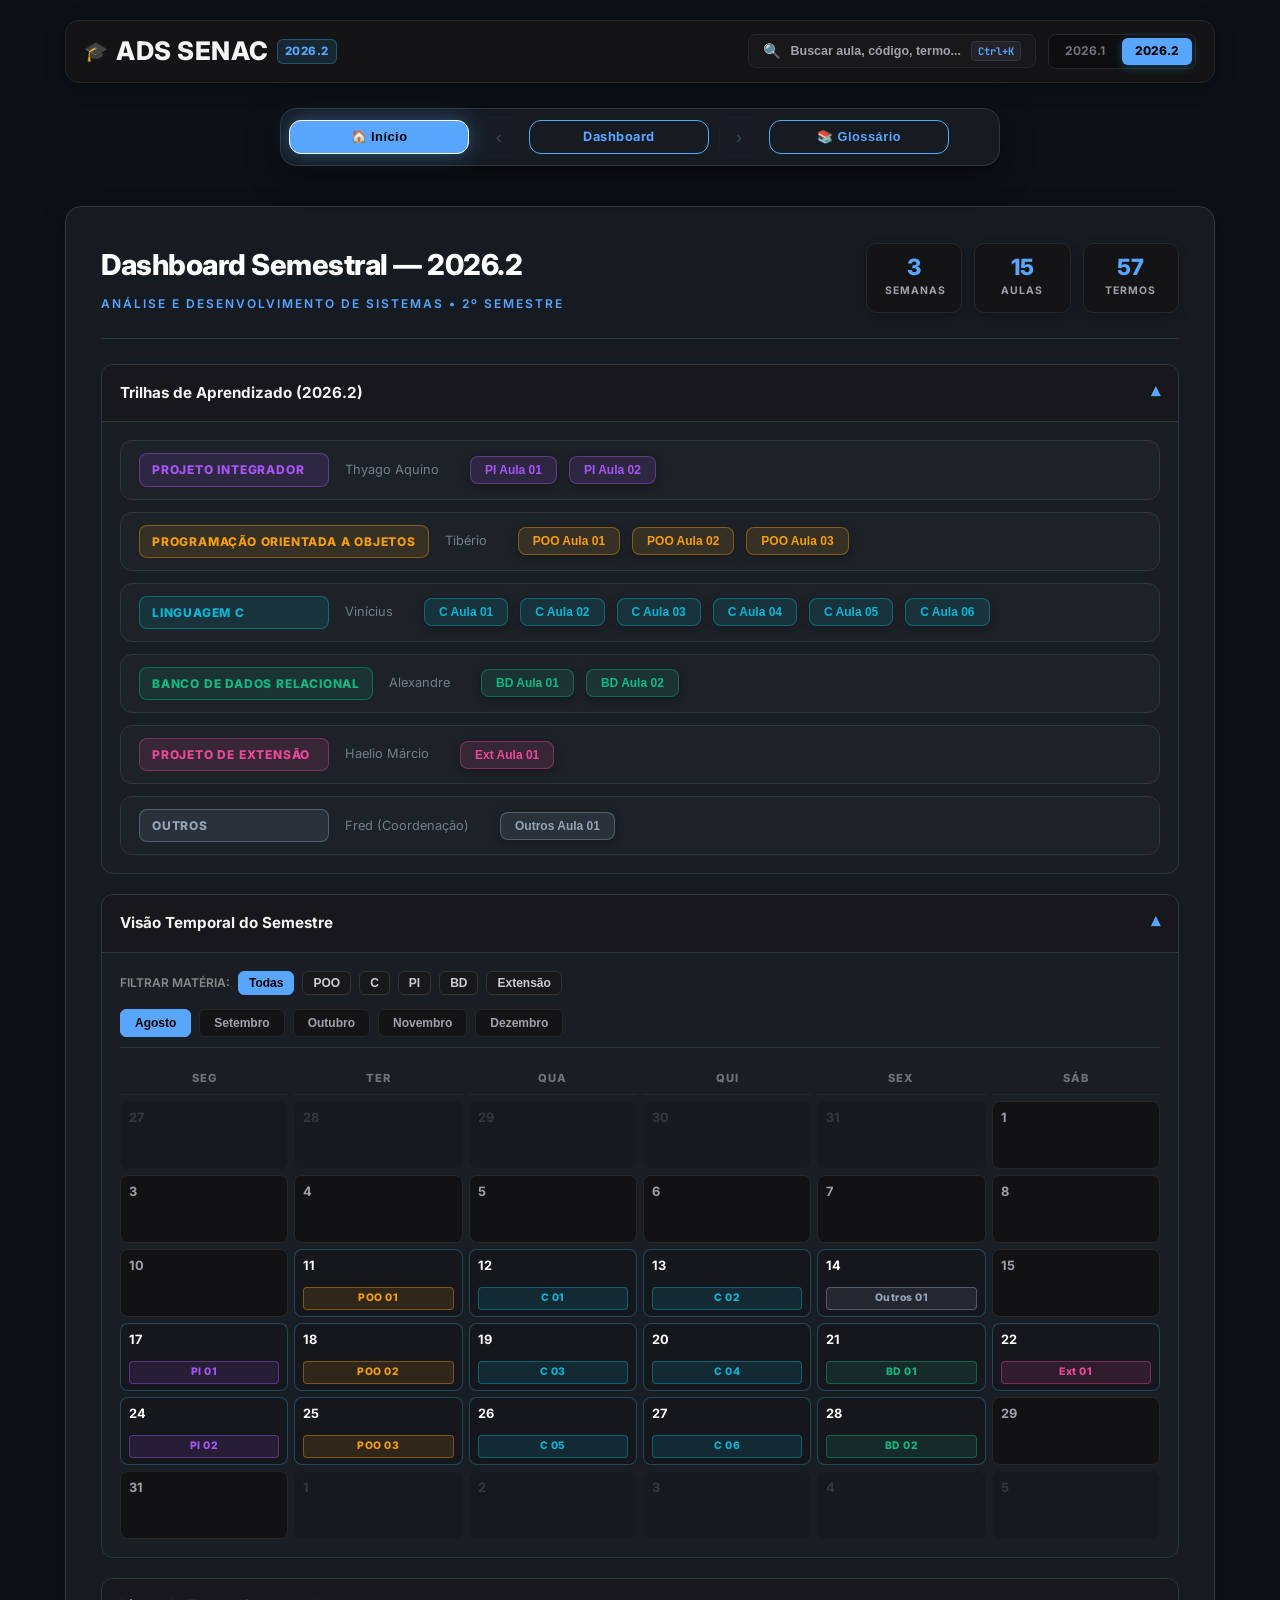
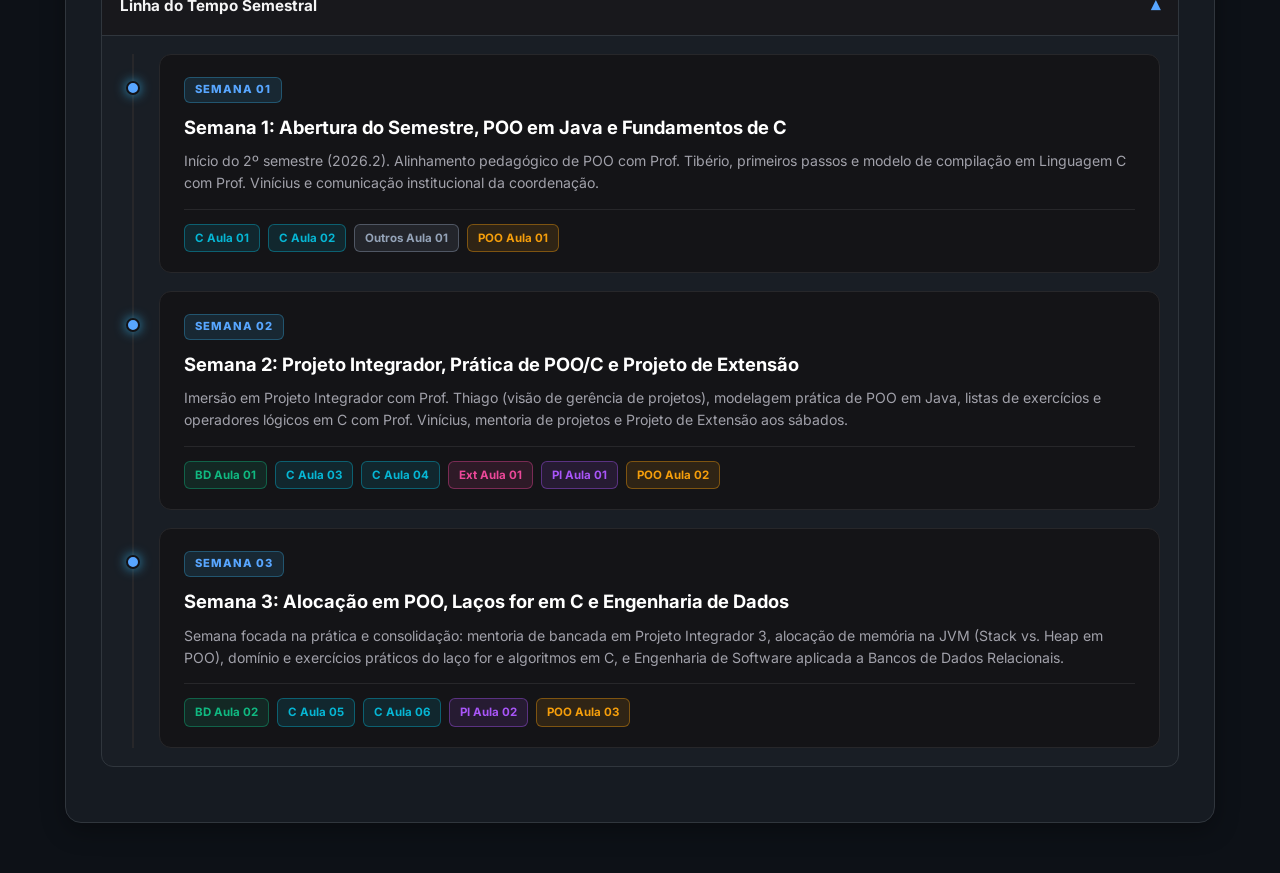
==== commit aed0bd4a: "fix(c): corrige aulas 05 e 06 de C para foco no loop for e consolidacao de exercicios" ====
--- a/index.html
+++ b/index.html
@@ -1315,7 +1315,7 @@
                         <div class="stats-cards-col">
                             <div class="stat-card"><span class="stat-value">3</span><span class="stat-label">Semanas</span></div>
                             <div class="stat-card"><span class="stat-value">15</span><span class="stat-label">Aulas</span></div>
-                            <div class="stat-card"><span class="stat-value">58</span><span class="stat-label">Termos</span></div>
+                            <div class="stat-card"><span class="stat-value">57</span><span class="stat-label">Termos</span></div>
                         </div>
                     </div>
                     
@@ -1363,8 +1363,8 @@
         <div class='timeline-card' onclick="showSection('W03-bd_02')">
             <div class='timeline-dot'></div>
             <span class='timeline-badge'>Semana 03</span>
-            <h4 class='timeline-title'>Semana 3: Alocação de Memória em POO, Modularização e Prática em C, e Dados</h4>
-            <p class='timeline-text'>Semana dedicada à modelagem prática: consultoria individual em Projeto Integrador 3, alocação de memória e ciclo de vida de instâncias na JVM (Stack vs. Heap em POO), modularização e prática intensiva de algoritmos e laços aninhados em C, e fundamentos de Engenharia de Software aplicados a Bancos de Dados Relacionais.</p>
+            <h4 class='timeline-title'>Semana 3: Alocação em POO, Laços for em C e Engenharia de Dados</h4>
+            <p class='timeline-text'>Semana focada na prática e consolidação: mentoria de bancada em Projeto Integrador 3, alocação de memória na JVM (Stack vs. Heap em POO), domínio e exercícios práticos do laço for e algoritmos em C, e Engenharia de Software aplicada a Bancos de Dados Relacionais.</p>
             <div class='timeline-mini-pills'><span class='timeline-mini-pill' style='background:rgba(16, 185, 129, 0.12); color:#10b981; border:1px solid rgba(16, 185, 129, 0.4);' onclick="event.stopPropagation(); showSection('W03-bd_02');">BD Aula 02</span><span class='timeline-mini-pill' style='background:rgba(6, 182, 212, 0.12); color:#06b6d4; border:1px solid rgba(6, 182, 212, 0.4);' onclick="event.stopPropagation(); showSection('W03-c_05');">C Aula 05</span><span class='timeline-mini-pill' style='background:rgba(6, 182, 212, 0.12); color:#06b6d4; border:1px solid rgba(6, 182, 212, 0.4);' onclick="event.stopPropagation(); showSection('W03-c_06');">C Aula 06</span><span class='timeline-mini-pill' style='background:rgba(168, 85, 247, 0.12); color:#a855f7; border:1px solid rgba(168, 85, 247, 0.4);' onclick="event.stopPropagation(); showSection('W03-pi_02');">PI Aula 02</span><span class='timeline-mini-pill' style='background:rgba(245, 158, 11, 0.12); color:#f59e0b; border:1px solid rgba(245, 158, 11, 0.4);' onclick="event.stopPropagation(); showSection('W03-poo_03');">POO Aula 03</span></div>
         </div>
                             </div>
@@ -2048,123 +2048,112 @@
 <a href="#term-normalizacao" class="term-link">normalização</a> concluída, a turma iniciará a prática direta de criação e
 manipulação em bancos relacionais via terminal e SGBDs visuais.</p>
 <hr />
-</div></section><section id="W03-c_05" class="spa-section"><div class="lesson-card"><div class="lesson-metadata"><span class='disc-badge' style='background:rgba(6, 182, 212, 0.12); color:#06b6d4; border:1px solid rgba(6, 182, 212, 0.4);'>Linguagem C • Docente Titular</span> <span style="color:#71717a;">2026-08-26 • Aula 05</span></div><h1 style="font-size: 1.6rem; margin: 15px 0 25px 0; color: #fff;">Linguagem C - Aula 05</h1><p>A quinta aula de <strong>Linguagem C</strong> estabeleceu as bases da
-<strong>Modularização de Software</strong>, rompendo com o paradigma de
-arquivos monolíticos e ensinando a organizar projetos através de
-protótipos de funções e arquivos de cabeçalho (<code>.h</code>).</p>
-<hr />
-<h2 id="o-colapso-do-código-monolítico">1. O Colapso do Código
-Monolítico</h2>
-<p>À medida que um software cresce, manter centenas de linhas de código
-em um único arquivo <code>main.c</code> torna a manutenção impraticável,
-gera conflitos de versionamento e dificulta o reaproveitamento de
-rotinas.</p>
-<p>A modularização em C resolve esse problema dividindo a aplicação em
-três componentes fundamentais:<br />
-1. <strong>Ponto de Entrada (<code>main.c</code>):</strong> Contém a
-lógica principal de controle e o fluxo do usuário.<br />
-2. <strong>Implementação (<code>modulo.c</code>):</strong> Contém o
-código executável das funções auxiliares.<br />
-3. <strong>Interface / Cabeçalho (<code>modulo.h</code>):</strong>
-Contém as assinaturas (protótipos) das funções e declarações de
-tipos.</p>
-<hr />
-<h2 id="a-mecânica-dos-headers-.h-e-a-proteção-contra-inclusão-dupla">2.
-A Mecânica dos Headers (<code>.h</code>) e a Proteção contra Inclusão
-Dupla</h2>
-<p>Para que o <a href="#term-compilador" class="term-link">compilador</a> GCC reconheça as funções implementadas em outro
-arquivo sem gerar erros de <em>implicit declaration</em>, o arquivo
-<code>.h</code> exporta apenas a assinatura pública:</p>
-<div class="sourceCode" id="cb1"><pre class="sourceCode c"><code class="sourceCode c"><span id="cb1-1"><a href="#cb1-1" aria-hidden="true" tabindex="-1"></a><span class="co">// Arquivo: calculadora.h</span></span>
-<span id="cb1-2"><a href="#cb1-2" aria-hidden="true" tabindex="-1"></a><span class="pp">#ifndef CALCULADORA_H</span></span>
-<span id="cb1-3"><a href="#cb1-3" aria-hidden="true" tabindex="-1"></a><span class="pp">#define CALCULADORA_H</span></span>
-<span id="cb1-4"><a href="#cb1-4" aria-hidden="true" tabindex="-1"></a></span>
-<span id="cb1-5"><a href="#cb1-5" aria-hidden="true" tabindex="-1"></a><span class="co">// Protótipos das funções exportadas</span></span>
-<span id="cb1-6"><a href="#cb1-6" aria-hidden="true" tabindex="-1"></a><span class="dt">double</span> somar<span class="op">(</span><span class="dt">double</span> a<span class="op">,</span> <span class="dt">double</span> b<span class="op">);</span></span>
-<span id="cb1-7"><a href="#cb1-7" aria-hidden="true" tabindex="-1"></a><span class="dt">double</span> subtrair<span class="op">(</span><span class="dt">double</span> a<span class="op">,</span> <span class="dt">double</span> b<span class="op">);</span></span>
-<span id="cb1-8"><a href="#cb1-8" aria-hidden="true" tabindex="-1"></a><span class="dt">int</span> dividir<span class="op">(</span><span class="dt">double</span> a<span class="op">,</span> <span class="dt">double</span> b<span class="op">,</span> <span class="dt">double</span> <span class="op">*</span>resultado<span class="op">);</span> <span class="co">// Retorno por referência</span></span>
-<span id="cb1-9"><a href="#cb1-9" aria-hidden="true" tabindex="-1"></a></span>
-<span id="cb1-10"><a href="#cb1-10" aria-hidden="true" tabindex="-1"></a><span class="pp">#endif</span></span></code></pre></div>
-<blockquote>
-<p><strong>Diretiva <code>#ifndef / #define / #endif</code>:</strong>
-Conhecida como <em><a href="#term-include-guard" class="term-link">Include Guard</a></em>, impede que o pré-processador
-inclua o mesmo cabeçalho múltiplas vezes, evitando erros de redefinição
-de símbolos.</p>
-</blockquote>
-<hr />
-<h2 id="passagem-por-valor-vs.-passagem-por-referência">3. Passagem por
-Valor vs. Passagem por Referência</h2>
-<p>Foi demonstrada a diferença crítica de comportamento de memória em
-C:<br />
-- <strong>Passagem por Valor:</strong> A função recebe uma
-<strong>cópia</strong> do dado na <a href="#term-stack" class="term-link">Stack</a>. Qualquer modificação dentro da
-função não afeta a variável original da função chamadora.<br />
-- <strong><a href="#term-passagem-por-referencia" class="term-link">Passagem por Referência</a> (Ponteiros):</strong> A função recebe
-o <strong>endereço de memória</strong> (<code>&amp;variavel</code>).
-Utilizando o operador de desreferenciação (<code>*ptr</code>), a função
-modifica diretamente o valor original na memória.</p>
-<div class="sourceCode" id="cb2"><pre class="sourceCode c"><code class="sourceCode c"><span id="cb2-1"><a href="#cb2-1" aria-hidden="true" tabindex="-1"></a><span class="co">// Exemplo de troca de valores com ponteiros (Swap)</span></span>
-<span id="cb2-2"><a href="#cb2-2" aria-hidden="true" tabindex="-1"></a><span class="dt">void</span> trocar<span class="op">(</span><span class="dt">int</span> <span class="op">*</span>x<span class="op">,</span> <span class="dt">int</span> <span class="op">*</span>y<span class="op">)</span> <span class="op">{</span></span>
-<span id="cb2-3"><a href="#cb2-3" aria-hidden="true" tabindex="-1"></a>    <span class="dt">int</span> temp <span class="op">=</span> <span class="op">*</span>x<span class="op">;</span></span>
-<span id="cb2-4"><a href="#cb2-4" aria-hidden="true" tabindex="-1"></a>    <span class="op">*</span>x <span class="op">=</span> <span class="op">*</span>y<span class="op">;</span></span>
-<span id="cb2-5"><a href="#cb2-5" aria-hidden="true" tabindex="-1"></a>    <span class="op">*</span>y <span class="op">=</span> temp<span class="op">;</span></span>
-<span id="cb2-6"><a href="#cb2-6" aria-hidden="true" tabindex="-1"></a><span class="op">}</span></span></code></pre></div>
+</div></section><section id="W03-c_05" class="spa-section"><div class="lesson-card"><div class="lesson-metadata"><span class='disc-badge' style='background:rgba(6, 182, 212, 0.12); color:#06b6d4; border:1px solid rgba(6, 182, 212, 0.4);'>Linguagem C • Docente Titular</span> <span style="color:#71717a;">2026-08-26 • Aula 05</span></div><h1 style="font-size: 1.6rem; margin: 15px 0 25px 0; color: #fff;">Linguagem C - Aula 05</h1><p>A quinta aula de <strong>Linguagem C</strong> foi dedicada à
+introdução das <strong>Estruturas de Repetição</strong>, com foco
+absoluto no funcionamento, sintaxe e aplicações práticas do <strong>laço
+<code>for</code></strong>.</p>
+<hr />
+<h2 id="a-anatomia-do-laço-for">1. A Anatomia do Laço
+<code>for</code></h2>
+<p>O comando <code>for</code> é a estrutura de repetição ideal quando se
+conhece previamente o número de repetições ou quando se utiliza uma
+variável contadora.</p>
+<p>Sua sintaxe organiza o fluxo em três partes obrigatórias na mesma
+linha:</p>
+<div class="sourceCode" id="cb1"><pre class="sourceCode c"><code class="sourceCode c"><span id="cb1-1"><a href="#cb1-1" aria-hidden="true" tabindex="-1"></a><span class="cf">for</span> <span class="op">(</span>inicialização<span class="op">;</span> condição de parada<span class="op">;</span> incremento<span class="op">/</span>decremento<span class="op">)</span> <span class="op">{</span></span>
+<span id="cb1-2"><a href="#cb1-2" aria-hidden="true" tabindex="-1"></a>    <span class="co">// Bloco de instruções executado a cada iteração</span></span>
+<span id="cb1-3"><a href="#cb1-3" aria-hidden="true" tabindex="-1"></a><span class="op">}</span></span></code></pre></div>
+<ul>
+<li><strong>Inicialização:</strong> Executada apenas uma vez, antes do
+primeiro ciclo (ex: <code>int i = 1</code>).</li>
+<li><strong>Condição:</strong> Expressão lógica testada antes de cada
+ciclo. Se verdadeira, o bloco executa; se falsa, o laço encerra.</li>
+<li><strong>Incremento/Passo:</strong> Atualização do contador realizada
+ao término de cada ciclo (ex: <code>i++</code> ou
+<code>i += razao</code>).</li>
+</ul>
+<hr />
+<h2 id="prática-em-sala-contadores-acumuladores-e-pa">2. Prática em
+Sala: Contadores, Acumuladores e PA</h2>
+<p>O professor orientou a resolução de desafios individuais em programas
+separados para fixar a mecânica do laço:</p>
+<ol type="1">
+<li><strong>Contagem e Pares:</strong> <a href="#term-iteracao" class="term-link">Iteração</a> simples de 1 a 10 e
+impressão seletiva de números pares com o operador módulo
+(<code>i % 2 == 0</code>).</li>
+<li><strong>Variável Acumuladora (Somatório):</strong> Soma progressiva
+de todos os inteiros de 1 até um valor <span
+class="math inline"><em>N</em></span> informado pelo usuário:</li>
+</ol>
+<div class="sourceCode" id="cb2"><pre class="sourceCode c"><code class="sourceCode c"><span id="cb2-1"><a href="#cb2-1" aria-hidden="true" tabindex="-1"></a><span class="pp">#include </span><span class="im">&lt;stdio.h&gt;</span></span>
+<span id="cb2-2"><a href="#cb2-2" aria-hidden="true" tabindex="-1"></a></span>
+<span id="cb2-3"><a href="#cb2-3" aria-hidden="true" tabindex="-1"></a><span class="dt">int</span> main<span class="op">()</span> <span class="op">{</span></span>
+<span id="cb2-4"><a href="#cb2-4" aria-hidden="true" tabindex="-1"></a>    <span class="dt">int</span> n<span class="op">,</span> soma <span class="op">=</span> <span class="dv">0</span><span class="op">;</span></span>
+<span id="cb2-5"><a href="#cb2-5" aria-hidden="true" tabindex="-1"></a></span>
+<span id="cb2-6"><a href="#cb2-6" aria-hidden="true" tabindex="-1"></a>    printf<span class="op">(</span><span class="st">&quot;Digite um numero: &quot;</span><span class="op">);</span></span>
+<span id="cb2-7"><a href="#cb2-7" aria-hidden="true" tabindex="-1"></a>    scanf<span class="op">(</span><span class="st">&quot;</span><span class="sc">%d</span><span class="st">&quot;</span><span class="op">,</span> <span class="op">&amp;</span>n<span class="op">);</span></span>
+<span id="cb2-8"><a href="#cb2-8" aria-hidden="true" tabindex="-1"></a></span>
+<span id="cb2-9"><a href="#cb2-9" aria-hidden="true" tabindex="-1"></a>    <span class="co">// O laço for acumula a soma de 1 até n</span></span>
+<span id="cb2-10"><a href="#cb2-10" aria-hidden="true" tabindex="-1"></a>    <span class="cf">for</span> <span class="op">(</span><span class="dt">int</span> i <span class="op">=</span> <span class="dv">1</span><span class="op">;</span> i <span class="op">&lt;=</span> n<span class="op">;</span> i<span class="op">++)</span> <span class="op">{</span></span>
+<span id="cb2-11"><a href="#cb2-11" aria-hidden="true" tabindex="-1"></a>        soma <span class="op">+=</span> i<span class="op">;</span></span>
+<span id="cb2-12"><a href="#cb2-12" aria-hidden="true" tabindex="-1"></a>    <span class="op">}</span></span>
+<span id="cb2-13"><a href="#cb2-13" aria-hidden="true" tabindex="-1"></a></span>
+<span id="cb2-14"><a href="#cb2-14" aria-hidden="true" tabindex="-1"></a>    printf<span class="op">(</span><span class="st">&quot;Resultado da soma: </span><span class="sc">%d\n</span><span class="st">&quot;</span><span class="op">,</span> soma<span class="op">);</span></span>
+<span id="cb2-15"><a href="#cb2-15" aria-hidden="true" tabindex="-1"></a>    <span class="cf">return</span> <span class="dv">0</span><span class="op">;</span></span>
+<span id="cb2-16"><a href="#cb2-16" aria-hidden="true" tabindex="-1"></a><span class="op">}</span></span></code></pre></div>
+<ol start="3" type="1">
+<li><strong>Progressão Aritmética (PA):</strong> Geração de sequências
+numéricas a partir de um valor inicial, uma razão de incremento e a
+quantidade de termos desejada.</li>
+</ol>
 <hr />
 </div></section><section id="W03-c_06" class="spa-section"><div class="lesson-card"><div class="lesson-metadata"><span class='disc-badge' style='background:rgba(6, 182, 212, 0.12); color:#06b6d4; border:1px solid rgba(6, 182, 212, 0.4);'>Linguagem C • Vinícius</span> <span style="color:#71717a;">2026-08-27 • Aula 06</span></div><h1 style="font-size: 1.6rem; margin: 15px 0 25px 0; color: #fff;">Linguagem C - Aula 06</h1><p>A sexta aula de <strong>Linguagem C</strong> com o Professor Vinícius
-foi inteiramente dedicada à <strong>resolução prática de desafios
-algorítmicos em laboratório</strong>, consolidando estruturas de
-repetição aninhadas, controle de fluxo e tipos booleanos.</p>
-<hr />
-<h2 id="prática-intensiva-de-algoritmos-em-terminal">1. Prática
-Intensiva de Algoritmos em Terminal</h2>
-<p>Os estudantes desenvolveram e compilaram programas executáveis via
-GCC no terminal, explorando lógica pura sem dependência de bibliotecas
-externas complexas:</p>
+foi uma sessão de <strong>prática contínua em laboratório</strong>,
+consolidando todo o conteúdo estudado até o momento (variáveis,
+condicionais <code>if/else</code>, operadores aritméticos e laços
+<code>for</code>).</p>
+<hr />
+<h2 id="consolidação-prática-de-algoritmos">1. Consolidação Prática de
+Algoritmos</h2>
+<p>A turma desenvolveu programas em terminal para exercitar a integração
+entre laços de repetição e decisões lógicas:</p>
 <ol type="1">
-<li><strong>Cálculo de Médias com Ponto Flutuante
-(<code>aula06_media.c</code>):</strong> Leitura de notas via
-<code>scanf</code>, tratamento de divisões com precisão decimal
-(<code>double</code>) e validação de faixas numéricas.</li>
-<li><strong>Identificação e Crivo de Números Primos
-(<code>aula06_primos.c</code>):</strong> Algoritmo de teste de
-primalidade utilizando o operador de resto da divisão inteira
-(<code>%</code>) dentro de um laço <code>for</code>. Se um divisor
-próprio for encontrado antes de <code>n</code>, o programa interrompe a
-busca antecipadamente com <code>break</code>.</li>
-<li><strong>Padrões Geométricos e Matrizes de Caracteres
+<li><strong>Cálculo de Média Aritmética
+(<code>aula06_media.c</code>):</strong> Leitura de notas de alunos com
+ponto flutuante (<code>double</code>) e estrutura condicional para
+validação de aprovação.</li>
+<li><strong>Crivo e Teste de Números Primos
+(<code>aula06_primos.c</code>):</strong> Algoritmo que utiliza o laço
+<code>for</code> e o operador de resto (<code>%</code>) para testar
+divisores. Se encontrar divisor intermediário, interrompe o laço com
+<code>break</code>:</li>
+</ol>
+<div class="sourceCode" id="cb1"><pre class="sourceCode c"><code class="sourceCode c"><span id="cb1-1"><a href="#cb1-1" aria-hidden="true" tabindex="-1"></a><span class="pp">#include </span><span class="im">&lt;stdio.h&gt;</span></span>
+<span id="cb1-2"><a href="#cb1-2" aria-hidden="true" tabindex="-1"></a></span>
+<span id="cb1-3"><a href="#cb1-3" aria-hidden="true" tabindex="-1"></a><span class="dt">int</span> main<span class="op">()</span> <span class="op">{</span></span>
+<span id="cb1-4"><a href="#cb1-4" aria-hidden="true" tabindex="-1"></a>    <span class="dt">int</span> n<span class="op">,</span> eh_primo <span class="op">=</span> <span class="dv">1</span><span class="op">;</span></span>
+<span id="cb1-5"><a href="#cb1-5" aria-hidden="true" tabindex="-1"></a>    printf<span class="op">(</span><span class="st">&quot;Digite um numero: &quot;</span><span class="op">);</span></span>
+<span id="cb1-6"><a href="#cb1-6" aria-hidden="true" tabindex="-1"></a>    scanf<span class="op">(</span><span class="st">&quot;</span><span class="sc">%d</span><span class="st">&quot;</span><span class="op">,</span> <span class="op">&amp;</span>n<span class="op">);</span></span>
+<span id="cb1-7"><a href="#cb1-7" aria-hidden="true" tabindex="-1"></a></span>
+<span id="cb1-8"><a href="#cb1-8" aria-hidden="true" tabindex="-1"></a>    <span class="cf">if</span> <span class="op">(</span>n <span class="op">&lt;=</span> <span class="dv">1</span><span class="op">)</span> eh_primo <span class="op">=</span> <span class="dv">0</span><span class="op">;</span></span>
+<span id="cb1-9"><a href="#cb1-9" aria-hidden="true" tabindex="-1"></a>    <span class="cf">for</span> <span class="op">(</span><span class="dt">int</span> i <span class="op">=</span> <span class="dv">2</span><span class="op">;</span> i <span class="op">*</span> i <span class="op">&lt;=</span> n<span class="op">;</span> i<span class="op">++)</span> <span class="op">{</span></span>
+<span id="cb1-10"><a href="#cb1-10" aria-hidden="true" tabindex="-1"></a>        <span class="cf">if</span> <span class="op">(</span>n <span class="op">%</span> i <span class="op">==</span> <span class="dv">0</span><span class="op">)</span> <span class="op">{</span></span>
+<span id="cb1-11"><a href="#cb1-11" aria-hidden="true" tabindex="-1"></a>            eh_primo <span class="op">=</span> <span class="dv">0</span><span class="op">;</span></span>
+<span id="cb1-12"><a href="#cb1-12" aria-hidden="true" tabindex="-1"></a>            <span class="cf">break</span><span class="op">;</span></span>
+<span id="cb1-13"><a href="#cb1-13" aria-hidden="true" tabindex="-1"></a>        <span class="op">}</span></span>
+<span id="cb1-14"><a href="#cb1-14" aria-hidden="true" tabindex="-1"></a>    <span class="op">}</span></span>
+<span id="cb1-15"><a href="#cb1-15" aria-hidden="true" tabindex="-1"></a></span>
+<span id="cb1-16"><a href="#cb1-16" aria-hidden="true" tabindex="-1"></a>    <span class="cf">if</span> <span class="op">(</span>eh_primo<span class="op">)</span> printf<span class="op">(</span><span class="st">&quot;</span><span class="sc">%d</span><span class="st"> eh primo.</span><span class="sc">\n</span><span class="st">&quot;</span><span class="op">,</span> n<span class="op">);</span></span>
+<span id="cb1-17"><a href="#cb1-17" aria-hidden="true" tabindex="-1"></a>    <span class="cf">else</span> printf<span class="op">(</span><span class="st">&quot;</span><span class="sc">%d</span><span class="st"> nao eh primo.</span><span class="sc">\n</span><span class="st">&quot;</span><span class="op">,</span> n<span class="op">);</span></span>
+<span id="cb1-18"><a href="#cb1-18" aria-hidden="true" tabindex="-1"></a></span>
+<span id="cb1-19"><a href="#cb1-19" aria-hidden="true" tabindex="-1"></a>    <span class="cf">return</span> <span class="dv">0</span><span class="op">;</span></span>
+<span id="cb1-20"><a href="#cb1-20" aria-hidden="true" tabindex="-1"></a><span class="op">}</span></span></code></pre></div>
+<ol start="3" type="1">
+<li><strong>Padrões Numéricos no Console
 (<code>aula06_max_impar.c</code>):</strong> Construção de pirâmides e
-triângulos numéricos invertidos no console utilizando laços duplamente
-aninhados (<code>linhas</code> e <code>colunas</code>) e condições de
-contorno baseadas em índices de simetria.</li>
+matrizes de caracteres no terminal combinando laços <code>for</code>
+aninhados com índices de linha e coluna.</li>
 </ol>
-<hr />
-<h2 id="a-utilização-de-booleanos-e-pré-processador">2. A Utilização de
-Booleanos e Pré-processador</h2>
-<p>O encontro explorou a biblioteca <code>&lt;stdbool.h&gt;</code>,
-introduzida no padrão C99 para manipulação semântica de valores
-verdadeiros e falsos:</p>
-<div class="sourceCode" id="cb1"><pre class="sourceCode c"><code class="sourceCode c"><span id="cb1-1"><a href="#cb1-1" aria-hidden="true" tabindex="-1"></a><span class="pp">#include </span><span class="im">&lt;stdio.h&gt;</span></span>
-<span id="cb1-2"><a href="#cb1-2" aria-hidden="true" tabindex="-1"></a><span class="pp">#include </span><span class="im">&lt;stdbool.h&gt;</span></span>
-<span id="cb1-3"><a href="#cb1-3" aria-hidden="true" tabindex="-1"></a></span>
-<span id="cb1-4"><a href="#cb1-4" aria-hidden="true" tabindex="-1"></a><span class="co">// Função auxiliar com retorno booleano</span></span>
-<span id="cb1-5"><a href="#cb1-5" aria-hidden="true" tabindex="-1"></a><span class="dt">bool</span> ehpar<span class="op">(</span><span class="dt">int</span> i<span class="op">)</span> <span class="op">{</span> </span>
-<span id="cb1-6"><a href="#cb1-6" aria-hidden="true" tabindex="-1"></a>    <span class="cf">return</span> i <span class="op">%</span> <span class="dv">2</span> <span class="op">==</span> <span class="dv">0</span><span class="op">;</span> </span>
-<span id="cb1-7"><a href="#cb1-7" aria-hidden="true" tabindex="-1"></a><span class="op">}</span></span>
-<span id="cb1-8"><a href="#cb1-8" aria-hidden="true" tabindex="-1"></a></span>
-<span id="cb1-9"><a href="#cb1-9" aria-hidden="true" tabindex="-1"></a><span class="co">// Compatibilidade multiplataforma para limpeza de terminal</span></span>
-<span id="cb1-10"><a href="#cb1-10" aria-hidden="true" tabindex="-1"></a><span class="pp">#ifdef _WIN32</span></span>
-<span id="cb1-11"><a href="#cb1-11" aria-hidden="true" tabindex="-1"></a>  system<span class="op">(</span><span class="st">&quot;cls&quot;</span><span class="op">);</span></span>
-<span id="cb1-12"><a href="#cb1-12" aria-hidden="true" tabindex="-1"></a><span class="pp">#else</span></span>
-<span id="cb1-13"><a href="#cb1-13" aria-hidden="true" tabindex="-1"></a>  system<span class="op">(</span><span class="st">&quot;clear&quot;</span><span class="op">);</span></span>
-<span id="cb1-14"><a href="#cb1-14" aria-hidden="true" tabindex="-1"></a><span class="pp">#endif</span></span></code></pre></div>
-<hr />
-<h2 id="o-valor-da-depuração-linha-a-linha">3. O Valor da Depuração
-Linha a Linha</h2>
-<p>O Professor Vinícius orientou a turma sobre a importância de testar
-cada caso de borda (números negativos, zero, paridades extremas)
-diretamente na linha de comando, reforçando que o domínio da sintaxe de
-C decorre da repetição manual da compilação e do debug de erros
-lógicos.</p>
 <hr />
 </div></section><section id="W03-pi_02" class="spa-section"><div class="lesson-card"><div class="lesson-metadata"><span class='disc-badge' style='background:rgba(168, 85, 247, 0.12); color:#a855f7; border:1px solid rgba(168, 85, 247, 0.4);'>Projeto Integrador • Docente Titular</span> <span style="color:#71717a;">2026-08-24 • Aula 02</span></div><h1 style="font-size: 1.6rem; margin: 15px 0 25px 0; color: #fff;">Projeto Integrador 3 - Aula 02</h1><p>A segunda aula de <strong><a href="#term-projeto-integrador" class="term-link">Projeto Integrador</a> 3 (PI3)</strong> foi
 estruturada como uma sessão dinâmica de <strong>mentoria técnica,
@@ -2278,7 +2267,7 @@
                         <div style="color: var(--accent); font-size: 0.75rem; text-transform: uppercase; letter-spacing: 1.5px; margin-top: 5px;">Índice Alfabético com Backlinks Diretos e Fontes Wikipedia</div>
                     </div>
                     <div class="glossary-grid">
-                        <div class='glossary-item' id='term-atributo'><span class='glossary-term'>Atributo</span><div class='glossary-def'>Campo de dados de uma classe que armazena uma característica de estado do objeto.</div><div class='glossary-footer'><div style='display:flex;gap:8px'><button class='action-btn' onclick="showSection('W02-poo_02')">POO Aula 02</button></div><a href='https://pt.wikipedia.org/wiki/Atributo_(computa%C3%A7%C3%A3o)' target='_blank' class='action-btn wiki-btn'>Wikipedia ↗</a></div></div><div class='glossary-item' id='term-banco-de-dados-relacional'><span class='glossary-term'>Banco de Dados Relacional</span><div class='glossary-def'>Sistema de armazenamento estruturado em tabelas com chaves primárias e relacionamentos.</div><div class='glossary-footer'><div style='display:flex;gap:8px'><button class='action-btn' onclick="showSection('W02-bd_01')">BD Aula 01</button></div><a href='https://pt.wikipedia.org/wiki/Banco_de_dados_relacional' target='_blank' class='action-btn wiki-btn'>Wikipedia ↗</a></div></div><div class='glossary-item' id='term-bytecode'><span class='glossary-term'>Bytecode</span><div class='glossary-def'>Formato binário intermediário executado por máquinas virtuais como a JVM.</div><div class='glossary-footer'><div style='display:flex;gap:8px'><button class='action-btn' onclick="showSection('W01-poo_01')">POO Aula 01</button></div></div></div><div class='glossary-item' id='term-caso-de-borda-edge-case'><span class='glossary-term'>Caso de Borda (Edge Case)</span><div class='glossary-def'>Situação de teste que ocorre nos limites extremos dos parâmetros de entrada do programa (ex: 0, 1, números negativos.</div><div class='glossary-footer'><div style='display:flex;gap:8px'><button class='action-btn' onclick="showSection('W03-c_06')">C Aula 06</button></div></div></div><div class='glossary-item' id='term-casting-coercao-de-tipo'><span class='glossary-term'>Casting (Coerção de Tipo)</span><div class='glossary-def'>Conversão explícita de um dado de um tipo para outro tipo na memória.</div><div class='glossary-footer'><div style='display:flex;gap:8px'><button class='action-btn' onclick="showSection('W02-c_03')">C Aula 03</button></div><a href='https://pt.wikipedia.org/wiki/Coer%C3%A7%C3%A3o_de_tipos' target='_blank' class='action-btn wiki-btn'>Wikipedia ↗</a></div></div><div class='glossary-item' id='term-chave-estrangeira-foreign-key-fk'><span class='glossary-term'>Chave Estrangeira (Foreign Key - FK)</span><div class='glossary-def'>Campo que estabelece um elo de integridade referencial com a chave primária de outra tabela.</div><div class='glossary-footer'><div style='display:flex;gap:8px'><button class='action-btn' onclick="showSection('W03-bd_02')">BD Aula 02</button></div></div></div><div class='glossary-item' id='term-chave-primaria-primary-key-pk'><span class='glossary-term'>Chave Primária (Primary Key - PK)</span><div class='glossary-def'>Atributo ou conjunto de atributos que identifica de forma unívoca cada registro dentro de uma tabela relacional.</div><div class='glossary-footer'><div style='display:flex;gap:8px'><button class='action-btn' onclick="showSection('W03-bd_02')">BD Aula 02</button></div></div></div><div class='glossary-item' id='term-classe'><span class='glossary-term'>Classe</span><div class='glossary-def'>Molde estrutural ou gabarito que define atributos e métodos de um tipo de dado.</div><div class='glossary-footer'><div style='display:flex;gap:8px'><button class='action-btn' onclick="showSection('W01-poo_01')">POO Aula 01</button></div><a href='https://pt.wikipedia.org/wiki/Classe_(programa%C3%A7%C3%A3o)' target='_blank' class='action-btn wiki-btn'>Wikipedia ↗</a></div></div><div class='glossary-item' id='term-compilador'><span class='glossary-term'>Compilador</span><div class='glossary-def'>Software que traduz código fonte em C diretamente para código de máquina executável.</div><div class='glossary-footer'><div style='display:flex;gap:8px'><button class='action-btn' onclick="showSection('W01-c_01')">C Aula 01</button></div><a href='https://pt.wikipedia.org/wiki/Compilador' target='_blank' class='action-btn wiki-btn'>Wikipedia ↗</a></div></div><div class='glossary-item' id='term-coordenacao-de-curso'><span class='glossary-term'>Coordenação de Curso</span><div class='glossary-def'>Órgão acadêmico responsável pelo planejamento pedagógico, gestão do corpo docente e suporte aos estudantes.</div><div class='glossary-footer'><div style='display:flex;gap:8px'><button class='action-btn' onclick="showSection('W01-outros_01')">Outros Aula 01</button></div></div></div><div class='glossary-item' id='term-crivo-de-primalidade'><span class='glossary-term'>Crivo de Primalidade</span><div class='glossary-def'>Algoritmo que determina se um número inteiro positivo é divisível apenas por 1 e por si mesmo.</div><div class='glossary-footer'><div style='display:flex;gap:8px'><button class='action-btn' onclick="showSection('W03-c_06')">C Aula 06</button></div></div></div><div class='glossary-item' id='term-der-diagrama-entidade-relacionamento'><span class='glossary-term'>DER (Diagrama Entidade-Relacionamento)</span><div class='glossary-def'>Representação gráfica abstrata das entidades de um domínio e seus relacionamentos mútuos.</div><div class='glossary-footer'><div style='display:flex;gap:8px'><button class='action-btn' onclick="showSection('W03-bd_02')">BD Aula 02</button></div></div></div><div class='glossary-item' id='term-diagnostico-comunitario'><span class='glossary-term'>Diagnóstico Comunitário</span><div class='glossary-def'>Etapa preliminar de escuta e levantamento de necessidades reais de um público antes do desenvolvimento da solução.</div><div class='glossary-footer'><div style='display:flex;gap:8px'><button class='action-btn' onclick="showSection('W02-extensao_01')">Ext Aula 01</button></div></div></div><div class='glossary-item' id='term-diretiva-de-pre-processador'><span class='glossary-term'>Diretiva de Pré-processador</span><div class='glossary-def'>Instruções iniciadas com `#` processadas antes da compilação real do código.</div><div class='glossary-footer'><div style='display:flex;gap:8px'><button class='action-btn' onclick="showSection('W01-c_01')">C Aula 01</button></div></div></div><div class='glossary-item' id='term-encapsulamento'><span class='glossary-term'>Encapsulamento</span><div class='glossary-def'>Mecanismo de proteção do estado interno dos objetos através de modificadores de acesso.</div><div class='glossary-footer'><div style='display:flex;gap:8px'><button class='action-btn' onclick="showSection('W01-poo_01')">POO Aula 01</button></div><a href='https://pt.wikipedia.org/wiki/Encapsulamento_(computa%C3%A7%C3%A3o)' target='_blank' class='action-btn wiki-btn'>Wikipedia ↗</a></div></div><div class='glossary-item' id='term-escopo-de-variavel'><span class='glossary-term'>Escopo de Variável</span><div class='glossary-def'>Região do código fonte onde uma determinada variável é visível e acessível.</div><div class='glossary-footer'><div style='display:flex;gap:8px'><button class='action-btn' onclick="showSection('W02-c_03')">C Aula 03</button></div></div></div><div class='glossary-item' id='term-extensao-curricularizada-mec'><span class='glossary-term'>Extensão Curricularizada (MEC)</span><div class='glossary-def'>Diretriz nacional que exige que 10% da carga horária universitária seja realizada em programas e projetos com impacto direto na sociedade.</div><div class='glossary-footer'><div style='display:flex;gap:8px'><button class='action-btn' onclick="showSection('W01-outros_01')">Outros Aula 01</button></div><a href='https://pt.wikipedia.org/wiki/Extens%C3%A3o_universit%C3%A1ria' target='_blank' class='action-btn wiki-btn'>Wikipedia ↗</a></div></div><div class='glossary-item' id='term-extensao-universitaria'><span class='glossary-term'>Extensão Universitária</span><div class='glossary-def'>Ação acadêmica que integra o conhecimento científico e tecnológico desenvolvido na faculdade com as demandas e o desenvolvimento da comunidade externa.</div><div class='glossary-footer'><div style='display:flex;gap:8px'><button class='action-btn' onclick="showSection('W02-extensao_01')">Ext Aula 01</button></div><a href='https://pt.wikipedia.org/wiki/Extens%C3%A3o_universit%C3%A1ria' target='_blank' class='action-btn wiki-btn'>Wikipedia ↗</a></div></div><div class='glossary-item' id='term-garbage-collector'><span class='glossary-term'>Garbage Collector</span><div class='glossary-def'>Mecanismo automático da plataforma Java que identifica e recicla objetos que não possuem mais referências ativas no Heap.</div><div class='glossary-footer'><div style='display:flex;gap:8px'><button class='action-btn' onclick="showSection('W03-poo_03')">POO Aula 03</button></div></div></div><div class='glossary-item' id='term-glibc'><span class='glossary-term'>glibc</span><div class='glossary-def'>Biblioteca padrão de C no ecossistema GNU/Linux que fornece funções essenciais como `printf` e `scanf`.</div><div class='glossary-footer'><div style='display:flex;gap:8px'><button class='action-btn' onclick="showSection('W01-c_01')">C Aula 01</button></div></div></div><div class='glossary-item' id='term-heap'><span class='glossary-term'>Heap</span><div class='glossary-def'>Região de memória da JVM destinada à alocação dinâmica de instâncias de objetos e arrays.</div><div class='glossary-footer'><div style='display:flex;gap:8px'><button class='action-btn' onclick="showSection('W03-poo_03')">POO Aula 03</button></div></div></div><div class='glossary-item' id='term-ieee-754'><span class='glossary-term'>IEEE 754</span><div class='glossary-def'>Padrão internacional que governa a representação e aritmética de números em ponto flutuante.</div><div class='glossary-footer'><div style='display:flex;gap:8px'><button class='action-btn' onclick="showSection('W01-c_01')">C Aula 01</button></div><a href='https://pt.wikipedia.org/wiki/IEEE_754' target='_blank' class='action-btn wiki-btn'>Wikipedia ↗</a></div></div><div class='glossary-item' id='term-impacto-social'><span class='glossary-term'>Impacto Social</span><div class='glossary-def'>Efeito positivo, mensurável e duradouro gerado por um projeto ou ação na qualidade de vida de um grupo ou comunidade.</div><div class='glossary-footer'><div style='display:flex;gap:8px'><button class='action-btn' onclick="showSection('W02-extensao_01')">Ext Aula 01</button></div></div></div><div class='glossary-item' id='term-include-guard'><span class='glossary-term'>Include Guard</span><div class='glossary-def'>Mecanismo de pré-processamento (`#ifndef`) que previne inclusões duplicadas de arquivos de cabeçalho durante a compilação.</div><div class='glossary-footer'><div style='display:flex;gap:8px'><button class='action-btn' onclick="showSection('W03-c_05')">C Aula 05</button></div></div></div><div class='glossary-item' id='term-instanciacao'><span class='glossary-term'>Instanciação</span><div class='glossary-def'>Processo computacional de alocação de memória para a criação de um novo objeto a partir de sua classe.</div><div class='glossary-footer'><div style='display:flex;gap:8px'><button class='action-btn' onclick="showSection('W02-poo_02')">POO Aula 02</button></div></div></div><div class='glossary-item' id='term-jvm-java-virtual-machine'><span class='glossary-term'>JVM (Java Virtual Machine)</span><div class='glossary-def'>Ambiente de execução que interpreta o bytecode Java em código de máquina nativo.</div><div class='glossary-footer'><div style='display:flex;gap:8px'><button class='action-btn' onclick="showSection('W01-poo_01')">POO Aula 01</button></div><a href='https://pt.wikipedia.org/wiki/M%C3%A1quina_virtual_Java' target='_blank' class='action-btn wiki-btn'>Wikipedia ↗</a></div></div><div class='glossary-item' id='term-laco-aninhado'><span class='glossary-term'>Laço Aninhado</span><div class='glossary-def'>Estrutura de repetição inserida dentro do corpo de outro laço, amplamente utilizada para manipulação de coordenadas, matrizes e tabelas.</div><div class='glossary-footer'><div style='display:flex;gap:8px'><button class='action-btn' onclick="showSection('W03-c_06')">C Aula 06</button></div></div></div><div class='glossary-item' id='term-letramento-digital'><span class='glossary-term'>Letramento Digital</span><div class='glossary-def'>Capacidade de localizar, avaliar, utilizar e criar informações com segurança e responsabilidade no ambiente digital.</div><div class='glossary-footer'><div style='display:flex;gap:8px'><button class='action-btn' onclick="showSection('W01-outros_01')">Outros Aula 01</button></div><a href='https://pt.wikipedia.org/wiki/Letramento_digital' target='_blank' class='action-btn wiki-btn'>Wikipedia ↗</a></div></div><div class='glossary-item' id='term-lixo-de-memoria'><span class='glossary-term'>Lixo de Memória</span><div class='glossary-def'>Conteúdo residual imprevisível presente em endereços de memória não inicializados.</div><div class='glossary-footer'><div style='display:flex;gap:8px'><button class='action-btn' onclick="showSection('W01-c_02')">C Aula 02</button></div></div></div><div class='glossary-item' id='term-metodo'><span class='glossary-term'>Método</span><div class='glossary-def'>Sub-rotina associada a um objeto responsável por executar ações e manipular seu estado interno.</div><div class='glossary-footer'><div style='display:flex;gap:8px'><button class='action-btn' onclick="showSection('W02-poo_02')">POO Aula 02</button></div><a href='https://pt.wikipedia.org/wiki/M%C3%A9todo_(programa%C3%A7%C3%A3o)' target='_blank' class='action-btn wiki-btn'>Wikipedia ↗</a></div></div><div class='glossary-item' id='term-modelo-relacional'><span class='glossary-term'>Modelo Relacional</span><div class='glossary-def'>Teoria matemática de representação de dados baseada em relações formulada por Edgar F. Codd.</div><div class='glossary-footer'><div style='display:flex;gap:8px'><button class='action-btn' onclick="showSection('W02-bd_01')">BD Aula 01</button></div><a href='https://pt.wikipedia.org/wiki/Modelo_relacional' target='_blank' class='action-btn wiki-btn'>Wikipedia ↗</a></div></div><div class='glossary-item' id='term-mongodb'><span class='glossary-term'>MongoDB</span><div class='glossary-def'>Banco de dados NoSQL orientado a documentos JSON amplamente integrado com JavaScript no backend.</div><div class='glossary-footer'><div style='display:flex;gap:8px'><button class='action-btn' onclick="showSection('W01-poo_01')">POO Aula 01</button></div></div></div><div class='glossary-item' id='term-mvp-minimo-produto-viavel'><span class='glossary-term'>MVP (Mínimo Produto Viável)</span><div class='glossary-def'>Versão funcional mais enxuta de um produto que permite testar hipóteses de negócio com usuários reais.</div><div class='glossary-footer'><div style='display:flex;gap:8px'><button class='action-btn' onclick="showSection('W02-pi_01')">PI Aula 01</button></div><a href='https://pt.wikipedia.org/wiki/Produto_vi%C3%A1vel_m%C3%ADnimo' target='_blank' class='action-btn wiki-btn'>Wikipedia ↗</a></div></div><div class='glossary-item' id='term-mvp-minimum-viable-product'><span class='glossary-term'>MVP (Minimum Viable Product)</span><div class='glossary-def'>Versão mais enxuta de um software que possui as funcionalidades estritamente necessárias para validar a solução perante os usuários.</div><div class='glossary-footer'><div style='display:flex;gap:8px'><button class='action-btn' onclick="showSection('W03-pi_02')">PI Aula 02</button></div></div></div><div class='glossary-item' id='term-normalizacao'><span class='glossary-term'>Normalização</span><div class='glossary-def'>Técnica de estruturação de tabelas para minimizar redundâncias e dependências anômalas.</div><div class='glossary-footer'><div style='display:flex;gap:8px'><button class='action-btn' onclick="showSection('W02-bd_01')">BD Aula 01</button></div><a href='https://pt.wikipedia.org/wiki/Normaliza%C3%A7%C3%A3o_de_dados' target='_blank' class='action-btn wiki-btn'>Wikipedia ↗</a></div></div><div class='glossary-item' id='term-objeto'><span class='glossary-term'>Objeto</span><div class='glossary-def'>Instância concreta alocada na memória a partir de uma classe.</div><div class='glossary-footer'><div style='display:flex;gap:8px'><button class='action-btn' onclick="showSection('W01-poo_01')">POO Aula 01</button></div><a href='https://pt.wikipedia.org/wiki/Objeto_(ci%C3%AAncia_da_computa%C3%A7%C3%A3o)' target='_blank' class='action-btn wiki-btn'>Wikipedia ↗</a></div></div><div class='glossary-item' id='term-operador-de-endereco'><span class='glossary-term'>Operador de Endereço (&)</span><div class='glossary-def'>Operador unário que obtém a localização física de uma variável na memória RAM.</div><div class='glossary-footer'><div style='display:flex;gap:8px'><button class='action-btn' onclick="showSection('W01-c_02')">C Aula 02</button></div><a href='https://pt.wikipedia.org/wiki/Ponteiro_(programa%C3%A7%C3%A3o)' target='_blank' class='action-btn wiki-btn'>Wikipedia ↗</a></div></div><div class='glossary-item' id='term-operador-logico-e'><span class='glossary-term'>Operador Lógico E (&&)</span><div class='glossary-def'>Conjunção lógica em C que retorna verdadeiro apenas se ambos os operandos forem verdadeiros.</div><div class='glossary-footer'><div style='display:flex;gap:8px'><button class='action-btn' onclick="showSection('W02-c_04')">C Aula 04</button></div><a href='https://pt.wikipedia.org/wiki/Conjun%C3%A7%C3%A3o_l%C3%B3gica' target='_blank' class='action-btn wiki-btn'>Wikipedia ↗</a></div></div><div class='glossary-item' id='term-operador-logico-ou'><span class='glossary-term'>Operador Lógico OU (||)</span><div class='glossary-def'>Disjunção lógica em C que retorna verdadeiro se ao menos um dos operandos for verdadeiro.</div><div class='glossary-footer'><div style='display:flex;gap:8px'><button class='action-btn' onclick="showSection('W02-c_04')">C Aula 04</button></div><a href='https://pt.wikipedia.org/wiki/Disjun%C3%A7%C3%A3o_l%C3%B3gica' target='_blank' class='action-btn wiki-btn'>Wikipedia ↗</a></div></div><div class='glossary-item' id='term-operador-sizeof'><span class='glossary-term'>Operador sizeof</span><div class='glossary-def'>Operador unário da linguagem C que retorna o tamanho físico em bytes alocado para qualquer tipo ou variável.</div><div class='glossary-footer'><div style='display:flex;gap:8px'><button class='action-btn' onclick="showSection('W01-c_01')">C Aula 01</button></div><a href='https://pt.wikipedia.org/wiki/Sizeof' target='_blank' class='action-btn wiki-btn'>Wikipedia ↗</a></div></div><div class='glossary-item' id='term-passagem-por-referencia'><span class='glossary-term'>Passagem por Referência</span><div class='glossary-def'>Técnica em que o endereço de memória de um argumento é repassado para a função, permitindo a mutação direta do dado original.</div><div class='glossary-footer'><div style='display:flex;gap:8px'><button class='action-btn' onclick="showSection('W03-c_05')">C Aula 05</button></div></div></div><div class='glossary-item' id='term-ponteiro'><span class='glossary-term'>Ponteiro</span><div class='glossary-def'>Variável cujo conteúdo é o endereço físico de outra variável na memória RAM.</div><div class='glossary-footer'><div style='display:flex;gap:8px'><button class='action-btn' onclick="showSection('W03-c_05')">C Aula 05</button></div></div></div><div class='glossary-item' id='term-precedencia-de-operadores'><span class='glossary-term'>Precedência de Operadores</span><div class='glossary-def'>Regras formais que determinam a ordem de avaliação de expressões matemáticas e lógicas.</div><div class='glossary-footer'><div style='display:flex;gap:8px'><button class='action-btn' onclick="showSection('W02-c_03')">C Aula 03</button></div><a href='https://pt.wikipedia.org/wiki/Ordem_de_opera%C3%A7%C3%B5es' target='_blank' class='action-btn wiki-btn'>Wikipedia ↗</a></div></div><div class='glossary-item' id='term-projeto-integrador'><span class='glossary-term'>Projeto Integrador</span><div class='glossary-def'>Eixo curricular de aplicação prática e integrada de múltiplos ramos da ciência da computação.</div><div class='glossary-footer'><div style='display:flex;gap:8px'><button class='action-btn' onclick="showSection('W02-pi_01')">PI Aula 01</button></div></div></div><div class='glossary-item' id='term-prototipo-de-funcao'><span class='glossary-term'>Protótipo de Função</span><div class='glossary-def'>Declaração prévia do tipo de retorno, nome e lista de parâmetros de uma função antes de sua implementação completa.</div><div class='glossary-footer'><div style='display:flex;gap:8px'><button class='action-btn' onclick="showSection('W03-c_05')">C Aula 05</button></div></div></div><div class='glossary-item' id='term-regra-de-negocio'><span class='glossary-term'>Regra de Negócio</span><div class='glossary-def'>Lógica que governa como os dados de um sistema podem ser criados, alterados e validados.</div><div class='glossary-footer'><div style='display:flex;gap:8px'><button class='action-btn' onclick="showSection('W02-poo_02')">POO Aula 02</button></div></div></div><div class='glossary-item' id='term-requisitos-funcionais'><span class='glossary-term'>Requisitos Funcionais</span><div class='glossary-def'>Descrição detalhada dos comportamentos, recursos e serviços que o sistema computacional deve obrigatoriamente executar.</div><div class='glossary-footer'><div style='display:flex;gap:8px'><button class='action-btn' onclick="showSection('W03-pi_02')">PI Aula 02</button></div></div></div><div class='glossary-item' id='term-scanf'><span class='glossary-term'>scanf</span><div class='glossary-def'>Função da biblioteca padrão de C para leitura formatada de dados a partir da entrada padrão (teclado.</div><div class='glossary-footer'><div style='display:flex;gap:8px'><button class='action-btn' onclick="showSection('W01-c_02')">C Aula 02</button></div></div></div><div class='glossary-item' id='term-segmentation-fault'><span class='glossary-term'>Segmentation Fault</span><div class='glossary-def'>Erro gerado pelo sistema operacional quando um programa tenta ler ou gravar em um endereço de memória não autorizado.</div><div class='glossary-footer'><div style='display:flex;gap:8px'><button class='action-btn' onclick="showSection('W01-c_02')">C Aula 02</button></div></div></div><div class='glossary-item' id='term-sgbd-sistema-de-gerenciamento-de-banco-de-dados'><span class='glossary-term'>SGBD (Sistema de Gerenciamento de Banco de Dados)</span><div class='glossary-def'>Software responsável pelo armazenamento, integridade, controle de concorrência e recuperação de bases de dados relacionais.</div><div class='glossary-footer'><div style='display:flex;gap:8px'><button class='action-btn' onclick="showSection('W03-bd_02')">BD Aula 02</button></div></div></div><div class='glossary-item' id='term-soft-skills'><span class='glossary-term'>Soft Skills</span><div class='glossary-def'>Habilidades comportamentais e interpessoais (comunicação, empatia, liderança e resolução de conflitos) fundamentais para o trabalho em equipe.</div><div class='glossary-footer'><div style='display:flex;gap:8px'><button class='action-btn' onclick="showSection('W01-outros_01')">Outros Aula 01</button></div><a href='https://pt.wikipedia.org/wiki/Habilidades_interpessoais' target='_blank' class='action-btn wiki-btn'>Wikipedia ↗</a></div></div><div class='glossary-item' id='term-sprint'><span class='glossary-term'>Sprint</span><div class='glossary-def'>Ciclo delimitado de tempo no desenvolvimento ágil focado na entrega de um conjunto acordado de funcionalidades.</div><div class='glossary-footer'><div style='display:flex;gap:8px'><button class='action-btn' onclick="showSection('W03-pi_02')">PI Aula 02</button></div></div></div><div class='glossary-item' id='term-stack'><span class='glossary-term'>Stack</span><div class='glossary-def'>Estrutura LIFO de memória rápida que armazena os quadros de execução dos métodos e referências locais.</div><div class='glossary-footer'><div style='display:flex;gap:8px'><button class='action-btn' onclick="showSection('W03-poo_03')">POO Aula 03</button></div></div></div><div class='glossary-item' id='term-stakeholders'><span class='glossary-term'>Stakeholders</span><div class='glossary-def'>Indivíduos, grupos ou organizações que possuem interesse ou são impactados pelas decisões do projeto.</div><div class='glossary-footer'><div style='display:flex;gap:8px'><button class='action-btn' onclick="showSection('W02-pi_01')">PI Aula 01</button></div><a href='https://pt.wikipedia.org/wiki/Stakeholder' target='_blank' class='action-btn wiki-btn'>Wikipedia ↗</a></div></div><div class='glossary-item' id='term-stdboolh'><span class='glossary-term'>stdbool.h</span><div class='glossary-def'>Arquivo de cabeçalho padrão do C99 que introduz os tipos e constantes `bool`, `true` e `false`.</div><div class='glossary-footer'><div style='display:flex;gap:8px'><button class='action-btn' onclick="showSection('W03-c_06')">C Aula 06</button></div></div></div><div class='glossary-item' id='term-tabela-verdade'><span class='glossary-term'>Tabela-Verdade</span><div class='glossary-def'>Tabela matemática utilizada na lógica booleana para mapear os resultados de operações lógicas.</div><div class='glossary-footer'><div style='display:flex;gap:8px'><button class='action-btn' onclick="showSection('W02-c_04')">C Aula 04</button></div><a href='https://pt.wikipedia.org/wiki/Tabela-verdade' target='_blank' class='action-btn wiki-btn'>Wikipedia ↗</a></div></div><div class='glossary-item' id='term-termo-de-abertura-do-projeto-tap'><span class='glossary-term'>Termo de Abertura do Projeto (TAP)</span><div class='glossary-def'>Documento formal que autoriza o início de um projeto, delimitando escopo, objetivos, custos e responsáveis.</div><div class='glossary-footer'><div style='display:flex;gap:8px'><button class='action-btn' onclick="showSection('W02-pi_01')">PI Aula 01</button></div><a href='https://pt.wikipedia.org/wiki/Termo_de_Abertura_do_Projeto' target='_blank' class='action-btn wiki-btn'>Wikipedia ↗</a></div></div><div class='glossary-item' id='term-tipagem-estatica'><span class='glossary-term'>Tipagem Estática</span><div class='glossary-def'>Sistema onde o tipo de cada variável é verificado em tempo de compilação.</div><div class='glossary-footer'><div style='display:flex;gap:8px'><button class='action-btn' onclick="showSection('W01-poo_01')">POO Aula 01</button></div></div></div>
+                        <div class='glossary-item' id='term-acumulador'><span class='glossary-term'>Acumulador</span><div class='glossary-def'>Variável que armazena a soma ou agregação progressiva de valores ao longo das iterações de um laço.</div><div class='glossary-footer'><div style='display:flex;gap:8px'><button class='action-btn' onclick="showSection('W03-c_05')">C Aula 05</button></div></div></div><div class='glossary-item' id='term-atributo'><span class='glossary-term'>Atributo</span><div class='glossary-def'>Campo de dados de uma classe que armazena uma característica de estado do objeto.</div><div class='glossary-footer'><div style='display:flex;gap:8px'><button class='action-btn' onclick="showSection('W02-poo_02')">POO Aula 02</button></div><a href='https://pt.wikipedia.org/wiki/Atributo_(computa%C3%A7%C3%A3o)' target='_blank' class='action-btn wiki-btn'>Wikipedia ↗</a></div></div><div class='glossary-item' id='term-banco-de-dados-relacional'><span class='glossary-term'>Banco de Dados Relacional</span><div class='glossary-def'>Sistema de armazenamento estruturado em tabelas com chaves primárias e relacionamentos.</div><div class='glossary-footer'><div style='display:flex;gap:8px'><button class='action-btn' onclick="showSection('W02-bd_01')">BD Aula 01</button></div><a href='https://pt.wikipedia.org/wiki/Banco_de_dados_relacional' target='_blank' class='action-btn wiki-btn'>Wikipedia ↗</a></div></div><div class='glossary-item' id='term-break'><span class='glossary-term'>Break</span><div class='glossary-def'>Comando de controle que força a interrupção imediata de um laço de repetição.</div><div class='glossary-footer'><div style='display:flex;gap:8px'><button class='action-btn' onclick="showSection('W03-c_06')">C Aula 06</button></div></div></div><div class='glossary-item' id='term-bytecode'><span class='glossary-term'>Bytecode</span><div class='glossary-def'>Formato binário intermediário executado por máquinas virtuais como a JVM.</div><div class='glossary-footer'><div style='display:flex;gap:8px'><button class='action-btn' onclick="showSection('W01-poo_01')">POO Aula 01</button></div></div></div><div class='glossary-item' id='term-casting-coercao-de-tipo'><span class='glossary-term'>Casting (Coerção de Tipo)</span><div class='glossary-def'>Conversão explícita de um dado de um tipo para outro tipo na memória.</div><div class='glossary-footer'><div style='display:flex;gap:8px'><button class='action-btn' onclick="showSection('W02-c_03')">C Aula 03</button></div><a href='https://pt.wikipedia.org/wiki/Coer%C3%A7%C3%A3o_de_tipos' target='_blank' class='action-btn wiki-btn'>Wikipedia ↗</a></div></div><div class='glossary-item' id='term-chave-estrangeira-foreign-key-fk'><span class='glossary-term'>Chave Estrangeira (Foreign Key - FK)</span><div class='glossary-def'>Campo que estabelece um elo de integridade referencial com a chave primária de outra tabela.</div><div class='glossary-footer'><div style='display:flex;gap:8px'><button class='action-btn' onclick="showSection('W03-bd_02')">BD Aula 02</button></div></div></div><div class='glossary-item' id='term-chave-primaria-primary-key-pk'><span class='glossary-term'>Chave Primária (Primary Key - PK)</span><div class='glossary-def'>Atributo ou conjunto de atributos que identifica de forma unívoca cada registro dentro de uma tabela relacional.</div><div class='glossary-footer'><div style='display:flex;gap:8px'><button class='action-btn' onclick="showSection('W03-bd_02')">BD Aula 02</button></div></div></div><div class='glossary-item' id='term-classe'><span class='glossary-term'>Classe</span><div class='glossary-def'>Molde estrutural ou gabarito que define atributos e métodos de um tipo de dado.</div><div class='glossary-footer'><div style='display:flex;gap:8px'><button class='action-btn' onclick="showSection('W01-poo_01')">POO Aula 01</button></div><a href='https://pt.wikipedia.org/wiki/Classe_(programa%C3%A7%C3%A3o)' target='_blank' class='action-btn wiki-btn'>Wikipedia ↗</a></div></div><div class='glossary-item' id='term-compilador'><span class='glossary-term'>Compilador</span><div class='glossary-def'>Software que traduz código fonte em C diretamente para código de máquina executável.</div><div class='glossary-footer'><div style='display:flex;gap:8px'><button class='action-btn' onclick="showSection('W01-c_01')">C Aula 01</button></div><a href='https://pt.wikipedia.org/wiki/Compilador' target='_blank' class='action-btn wiki-btn'>Wikipedia ↗</a></div></div><div class='glossary-item' id='term-coordenacao-de-curso'><span class='glossary-term'>Coordenação de Curso</span><div class='glossary-def'>Órgão acadêmico responsável pelo planejamento pedagógico, gestão do corpo docente e suporte aos estudantes.</div><div class='glossary-footer'><div style='display:flex;gap:8px'><button class='action-btn' onclick="showSection('W01-outros_01')">Outros Aula 01</button></div></div></div><div class='glossary-item' id='term-der-diagrama-entidade-relacionamento'><span class='glossary-term'>DER (Diagrama Entidade-Relacionamento)</span><div class='glossary-def'>Representação gráfica abstrata das entidades de um domínio e seus relacionamentos mútuos.</div><div class='glossary-footer'><div style='display:flex;gap:8px'><button class='action-btn' onclick="showSection('W03-bd_02')">BD Aula 02</button></div></div></div><div class='glossary-item' id='term-diagnostico-comunitario'><span class='glossary-term'>Diagnóstico Comunitário</span><div class='glossary-def'>Etapa preliminar de escuta e levantamento de necessidades reais de um público antes do desenvolvimento da solução.</div><div class='glossary-footer'><div style='display:flex;gap:8px'><button class='action-btn' onclick="showSection('W02-extensao_01')">Ext Aula 01</button></div></div></div><div class='glossary-item' id='term-diretiva-de-pre-processador'><span class='glossary-term'>Diretiva de Pré-processador</span><div class='glossary-def'>Instruções iniciadas com `#` processadas antes da compilação real do código.</div><div class='glossary-footer'><div style='display:flex;gap:8px'><button class='action-btn' onclick="showSection('W01-c_01')">C Aula 01</button></div></div></div><div class='glossary-item' id='term-encapsulamento'><span class='glossary-term'>Encapsulamento</span><div class='glossary-def'>Mecanismo de proteção do estado interno dos objetos através de modificadores de acesso.</div><div class='glossary-footer'><div style='display:flex;gap:8px'><button class='action-btn' onclick="showSection('W01-poo_01')">POO Aula 01</button></div><a href='https://pt.wikipedia.org/wiki/Encapsulamento_(computa%C3%A7%C3%A3o)' target='_blank' class='action-btn wiki-btn'>Wikipedia ↗</a></div></div><div class='glossary-item' id='term-escopo-de-variavel'><span class='glossary-term'>Escopo de Variável</span><div class='glossary-def'>Região do código fonte onde uma determinada variável é visível e acessível.</div><div class='glossary-footer'><div style='display:flex;gap:8px'><button class='action-btn' onclick="showSection('W02-c_03')">C Aula 03</button></div></div></div><div class='glossary-item' id='term-extensao-curricularizada-mec'><span class='glossary-term'>Extensão Curricularizada (MEC)</span><div class='glossary-def'>Diretriz nacional que exige que 10% da carga horária universitária seja realizada em programas e projetos com impacto direto na sociedade.</div><div class='glossary-footer'><div style='display:flex;gap:8px'><button class='action-btn' onclick="showSection('W01-outros_01')">Outros Aula 01</button></div><a href='https://pt.wikipedia.org/wiki/Extens%C3%A3o_universit%C3%A1ria' target='_blank' class='action-btn wiki-btn'>Wikipedia ↗</a></div></div><div class='glossary-item' id='term-extensao-universitaria'><span class='glossary-term'>Extensão Universitária</span><div class='glossary-def'>Ação acadêmica que integra o conhecimento científico e tecnológico desenvolvido na faculdade com as demandas e o desenvolvimento da comunidade externa.</div><div class='glossary-footer'><div style='display:flex;gap:8px'><button class='action-btn' onclick="showSection('W02-extensao_01')">Ext Aula 01</button></div><a href='https://pt.wikipedia.org/wiki/Extens%C3%A3o_universit%C3%A1ria' target='_blank' class='action-btn wiki-btn'>Wikipedia ↗</a></div></div><div class='glossary-item' id='term-garbage-collector'><span class='glossary-term'>Garbage Collector</span><div class='glossary-def'>Mecanismo automático da plataforma Java que identifica e recicla objetos que não possuem mais referências ativas no Heap.</div><div class='glossary-footer'><div style='display:flex;gap:8px'><button class='action-btn' onclick="showSection('W03-poo_03')">POO Aula 03</button></div></div></div><div class='glossary-item' id='term-glibc'><span class='glossary-term'>glibc</span><div class='glossary-def'>Biblioteca padrão de C no ecossistema GNU/Linux que fornece funções essenciais como `printf` e `scanf`.</div><div class='glossary-footer'><div style='display:flex;gap:8px'><button class='action-btn' onclick="showSection('W01-c_01')">C Aula 01</button></div></div></div><div class='glossary-item' id='term-heap'><span class='glossary-term'>Heap</span><div class='glossary-def'>Região de memória da JVM destinada à alocação dinâmica de instâncias de objetos e arrays.</div><div class='glossary-footer'><div style='display:flex;gap:8px'><button class='action-btn' onclick="showSection('W03-poo_03')">POO Aula 03</button></div></div></div><div class='glossary-item' id='term-ieee-754'><span class='glossary-term'>IEEE 754</span><div class='glossary-def'>Padrão internacional que governa a representação e aritmética de números em ponto flutuante.</div><div class='glossary-footer'><div style='display:flex;gap:8px'><button class='action-btn' onclick="showSection('W01-c_01')">C Aula 01</button></div><a href='https://pt.wikipedia.org/wiki/IEEE_754' target='_blank' class='action-btn wiki-btn'>Wikipedia ↗</a></div></div><div class='glossary-item' id='term-impacto-social'><span class='glossary-term'>Impacto Social</span><div class='glossary-def'>Efeito positivo, mensurável e duradouro gerado por um projeto ou ação na qualidade de vida de um grupo ou comunidade.</div><div class='glossary-footer'><div style='display:flex;gap:8px'><button class='action-btn' onclick="showSection('W02-extensao_01')">Ext Aula 01</button></div></div></div><div class='glossary-item' id='term-instanciacao'><span class='glossary-term'>Instanciação</span><div class='glossary-def'>Processo computacional de alocação de memória para a criação de um novo objeto a partir de sua classe.</div><div class='glossary-footer'><div style='display:flex;gap:8px'><button class='action-btn' onclick="showSection('W02-poo_02')">POO Aula 02</button></div></div></div><div class='glossary-item' id='term-iteracao'><span class='glossary-term'>Iteração</span><div class='glossary-def'>A execução individual de uma única repetição do bloco de comandos dentro de um laço.</div><div class='glossary-footer'><div style='display:flex;gap:8px'><button class='action-btn' onclick="showSection('W03-c_05')">C Aula 05</button></div></div></div><div class='glossary-item' id='term-jvm-java-virtual-machine'><span class='glossary-term'>JVM (Java Virtual Machine)</span><div class='glossary-def'>Ambiente de execução que interpreta o bytecode Java em código de máquina nativo.</div><div class='glossary-footer'><div style='display:flex;gap:8px'><button class='action-btn' onclick="showSection('W01-poo_01')">POO Aula 01</button></div><a href='https://pt.wikipedia.org/wiki/M%C3%A1quina_virtual_Java' target='_blank' class='action-btn wiki-btn'>Wikipedia ↗</a></div></div><div class='glossary-item' id='term-laco-aninhado'><span class='glossary-term'>Laço Aninhado</span><div class='glossary-def'>Utilização de um laço `for` dentro de outro para percorrer estruturas bidimensionais.</div><div class='glossary-footer'><div style='display:flex;gap:8px'><button class='action-btn' onclick="showSection('W03-c_06')">C Aula 06</button></div></div></div><div class='glossary-item' id='term-laco-for'><span class='glossary-term'>Laço for</span><div class='glossary-def'>Estrutura de repetição controlada por contador que executa um bloco de código enquanto a condição lógica for verdadeira.</div><div class='glossary-footer'><div style='display:flex;gap:8px'><button class='action-btn' onclick="showSection('W03-c_05')">C Aula 05</button></div></div></div><div class='glossary-item' id='term-letramento-digital'><span class='glossary-term'>Letramento Digital</span><div class='glossary-def'>Capacidade de localizar, avaliar, utilizar e criar informações com segurança e responsabilidade no ambiente digital.</div><div class='glossary-footer'><div style='display:flex;gap:8px'><button class='action-btn' onclick="showSection('W01-outros_01')">Outros Aula 01</button></div><a href='https://pt.wikipedia.org/wiki/Letramento_digital' target='_blank' class='action-btn wiki-btn'>Wikipedia ↗</a></div></div><div class='glossary-item' id='term-lixo-de-memoria'><span class='glossary-term'>Lixo de Memória</span><div class='glossary-def'>Conteúdo residual imprevisível presente em endereços de memória não inicializados.</div><div class='glossary-footer'><div style='display:flex;gap:8px'><button class='action-btn' onclick="showSection('W01-c_02')">C Aula 02</button></div></div></div><div class='glossary-item' id='term-metodo'><span class='glossary-term'>Método</span><div class='glossary-def'>Sub-rotina associada a um objeto responsável por executar ações e manipular seu estado interno.</div><div class='glossary-footer'><div style='display:flex;gap:8px'><button class='action-btn' onclick="showSection('W02-poo_02')">POO Aula 02</button></div><a href='https://pt.wikipedia.org/wiki/M%C3%A9todo_(programa%C3%A7%C3%A3o)' target='_blank' class='action-btn wiki-btn'>Wikipedia ↗</a></div></div><div class='glossary-item' id='term-modelo-relacional'><span class='glossary-term'>Modelo Relacional</span><div class='glossary-def'>Teoria matemática de representação de dados baseada em relações formulada por Edgar F. Codd.</div><div class='glossary-footer'><div style='display:flex;gap:8px'><button class='action-btn' onclick="showSection('W02-bd_01')">BD Aula 01</button></div><a href='https://pt.wikipedia.org/wiki/Modelo_relacional' target='_blank' class='action-btn wiki-btn'>Wikipedia ↗</a></div></div><div class='glossary-item' id='term-mongodb'><span class='glossary-term'>MongoDB</span><div class='glossary-def'>Banco de dados NoSQL orientado a documentos JSON amplamente integrado com JavaScript no backend.</div><div class='glossary-footer'><div style='display:flex;gap:8px'><button class='action-btn' onclick="showSection('W01-poo_01')">POO Aula 01</button></div></div></div><div class='glossary-item' id='term-mvp-minimo-produto-viavel'><span class='glossary-term'>MVP (Mínimo Produto Viável)</span><div class='glossary-def'>Versão funcional mais enxuta de um produto que permite testar hipóteses de negócio com usuários reais.</div><div class='glossary-footer'><div style='display:flex;gap:8px'><button class='action-btn' onclick="showSection('W02-pi_01')">PI Aula 01</button></div><a href='https://pt.wikipedia.org/wiki/Produto_vi%C3%A1vel_m%C3%ADnimo' target='_blank' class='action-btn wiki-btn'>Wikipedia ↗</a></div></div><div class='glossary-item' id='term-mvp-minimum-viable-product'><span class='glossary-term'>MVP (Minimum Viable Product)</span><div class='glossary-def'>Versão mais enxuta de um software que possui as funcionalidades estritamente necessárias para validar a solução perante os usuários.</div><div class='glossary-footer'><div style='display:flex;gap:8px'><button class='action-btn' onclick="showSection('W03-pi_02')">PI Aula 02</button></div></div></div><div class='glossary-item' id='term-normalizacao'><span class='glossary-term'>Normalização</span><div class='glossary-def'>Técnica de estruturação de tabelas para minimizar redundâncias e dependências anômalas.</div><div class='glossary-footer'><div style='display:flex;gap:8px'><button class='action-btn' onclick="showSection('W02-bd_01')">BD Aula 01</button></div><a href='https://pt.wikipedia.org/wiki/Normaliza%C3%A7%C3%A3o_de_dados' target='_blank' class='action-btn wiki-btn'>Wikipedia ↗</a></div></div><div class='glossary-item' id='term-objeto'><span class='glossary-term'>Objeto</span><div class='glossary-def'>Instância concreta alocada na memória a partir de uma classe.</div><div class='glossary-footer'><div style='display:flex;gap:8px'><button class='action-btn' onclick="showSection('W01-poo_01')">POO Aula 01</button></div><a href='https://pt.wikipedia.org/wiki/Objeto_(ci%C3%AAncia_da_computa%C3%A7%C3%A3o)' target='_blank' class='action-btn wiki-btn'>Wikipedia ↗</a></div></div><div class='glossary-item' id='term-operador-de-endereco'><span class='glossary-term'>Operador de Endereço (&)</span><div class='glossary-def'>Operador unário que obtém a localização física de uma variável na memória RAM.</div><div class='glossary-footer'><div style='display:flex;gap:8px'><button class='action-btn' onclick="showSection('W01-c_02')">C Aula 02</button></div><a href='https://pt.wikipedia.org/wiki/Ponteiro_(programa%C3%A7%C3%A3o)' target='_blank' class='action-btn wiki-btn'>Wikipedia ↗</a></div></div><div class='glossary-item' id='term-operador-logico-e'><span class='glossary-term'>Operador Lógico E (&&)</span><div class='glossary-def'>Conjunção lógica em C que retorna verdadeiro apenas se ambos os operandos forem verdadeiros.</div><div class='glossary-footer'><div style='display:flex;gap:8px'><button class='action-btn' onclick="showSection('W02-c_04')">C Aula 04</button></div><a href='https://pt.wikipedia.org/wiki/Conjun%C3%A7%C3%A3o_l%C3%B3gica' target='_blank' class='action-btn wiki-btn'>Wikipedia ↗</a></div></div><div class='glossary-item' id='term-operador-logico-ou'><span class='glossary-term'>Operador Lógico OU (||)</span><div class='glossary-def'>Disjunção lógica em C que retorna verdadeiro se ao menos um dos operandos for verdadeiro.</div><div class='glossary-footer'><div style='display:flex;gap:8px'><button class='action-btn' onclick="showSection('W02-c_04')">C Aula 04</button></div><a href='https://pt.wikipedia.org/wiki/Disjun%C3%A7%C3%A3o_l%C3%B3gica' target='_blank' class='action-btn wiki-btn'>Wikipedia ↗</a></div></div><div class='glossary-item' id='term-operador-sizeof'><span class='glossary-term'>Operador sizeof</span><div class='glossary-def'>Operador unário da linguagem C que retorna o tamanho físico em bytes alocado para qualquer tipo ou variável.</div><div class='glossary-footer'><div style='display:flex;gap:8px'><button class='action-btn' onclick="showSection('W01-c_01')">C Aula 01</button></div><a href='https://pt.wikipedia.org/wiki/Sizeof' target='_blank' class='action-btn wiki-btn'>Wikipedia ↗</a></div></div><div class='glossary-item' id='term-precedencia-de-operadores'><span class='glossary-term'>Precedência de Operadores</span><div class='glossary-def'>Regras formais que determinam a ordem de avaliação de expressões matemáticas e lógicas.</div><div class='glossary-footer'><div style='display:flex;gap:8px'><button class='action-btn' onclick="showSection('W02-c_03')">C Aula 03</button></div><a href='https://pt.wikipedia.org/wiki/Ordem_de_opera%C3%A7%C3%B5es' target='_blank' class='action-btn wiki-btn'>Wikipedia ↗</a></div></div><div class='glossary-item' id='term-projeto-integrador'><span class='glossary-term'>Projeto Integrador</span><div class='glossary-def'>Eixo curricular de aplicação prática e integrada de múltiplos ramos da ciência da computação.</div><div class='glossary-footer'><div style='display:flex;gap:8px'><button class='action-btn' onclick="showSection('W02-pi_01')">PI Aula 01</button></div></div></div><div class='glossary-item' id='term-regra-de-negocio'><span class='glossary-term'>Regra de Negócio</span><div class='glossary-def'>Lógica que governa como os dados de um sistema podem ser criados, alterados e validados.</div><div class='glossary-footer'><div style='display:flex;gap:8px'><button class='action-btn' onclick="showSection('W02-poo_02')">POO Aula 02</button></div></div></div><div class='glossary-item' id='term-requisitos-funcionais'><span class='glossary-term'>Requisitos Funcionais</span><div class='glossary-def'>Descrição detalhada dos comportamentos, recursos e serviços que o sistema computacional deve obrigatoriamente executar.</div><div class='glossary-footer'><div style='display:flex;gap:8px'><button class='action-btn' onclick="showSection('W03-pi_02')">PI Aula 02</button></div></div></div><div class='glossary-item' id='term-scanf'><span class='glossary-term'>scanf</span><div class='glossary-def'>Função da biblioteca padrão de C para leitura formatada de dados a partir da entrada padrão (teclado.</div><div class='glossary-footer'><div style='display:flex;gap:8px'><button class='action-btn' onclick="showSection('W01-c_02')">C Aula 02</button></div></div></div><div class='glossary-item' id='term-segmentation-fault'><span class='glossary-term'>Segmentation Fault</span><div class='glossary-def'>Erro gerado pelo sistema operacional quando um programa tenta ler ou gravar em um endereço de memória não autorizado.</div><div class='glossary-footer'><div style='display:flex;gap:8px'><button class='action-btn' onclick="showSection('W01-c_02')">C Aula 02</button></div></div></div><div class='glossary-item' id='term-sgbd-sistema-de-gerenciamento-de-banco-de-dados'><span class='glossary-term'>SGBD (Sistema de Gerenciamento de Banco de Dados)</span><div class='glossary-def'>Software responsável pelo armazenamento, integridade, controle de concorrência e recuperação de bases de dados relacionais.</div><div class='glossary-footer'><div style='display:flex;gap:8px'><button class='action-btn' onclick="showSection('W03-bd_02')">BD Aula 02</button></div></div></div><div class='glossary-item' id='term-soft-skills'><span class='glossary-term'>Soft Skills</span><div class='glossary-def'>Habilidades comportamentais e interpessoais (comunicação, empatia, liderança e resolução de conflitos) fundamentais para o trabalho em equipe.</div><div class='glossary-footer'><div style='display:flex;gap:8px'><button class='action-btn' onclick="showSection('W01-outros_01')">Outros Aula 01</button></div><a href='https://pt.wikipedia.org/wiki/Habilidades_interpessoais' target='_blank' class='action-btn wiki-btn'>Wikipedia ↗</a></div></div><div class='glossary-item' id='term-sprint'><span class='glossary-term'>Sprint</span><div class='glossary-def'>Ciclo delimitado de tempo no desenvolvimento ágil focado na entrega de um conjunto acordado de funcionalidades.</div><div class='glossary-footer'><div style='display:flex;gap:8px'><button class='action-btn' onclick="showSection('W03-pi_02')">PI Aula 02</button></div></div></div><div class='glossary-item' id='term-stack'><span class='glossary-term'>Stack</span><div class='glossary-def'>Estrutura LIFO de memória rápida que armazena os quadros de execução dos métodos e referências locais.</div><div class='glossary-footer'><div style='display:flex;gap:8px'><button class='action-btn' onclick="showSection('W03-poo_03')">POO Aula 03</button></div></div></div><div class='glossary-item' id='term-stakeholders'><span class='glossary-term'>Stakeholders</span><div class='glossary-def'>Indivíduos, grupos ou organizações que possuem interesse ou são impactados pelas decisões do projeto.</div><div class='glossary-footer'><div style='display:flex;gap:8px'><button class='action-btn' onclick="showSection('W02-pi_01')">PI Aula 01</button></div><a href='https://pt.wikipedia.org/wiki/Stakeholder' target='_blank' class='action-btn wiki-btn'>Wikipedia ↗</a></div></div><div class='glossary-item' id='term-tabela-verdade'><span class='glossary-term'>Tabela-Verdade</span><div class='glossary-def'>Tabela matemática utilizada na lógica booleana para mapear os resultados de operações lógicas.</div><div class='glossary-footer'><div style='display:flex;gap:8px'><button class='action-btn' onclick="showSection('W02-c_04')">C Aula 04</button></div><a href='https://pt.wikipedia.org/wiki/Tabela-verdade' target='_blank' class='action-btn wiki-btn'>Wikipedia ↗</a></div></div><div class='glossary-item' id='term-termo-de-abertura-do-projeto-tap'><span class='glossary-term'>Termo de Abertura do Projeto (TAP)</span><div class='glossary-def'>Documento formal que autoriza o início de um projeto, delimitando escopo, objetivos, custos e responsáveis.</div><div class='glossary-footer'><div style='display:flex;gap:8px'><button class='action-btn' onclick="showSection('W02-pi_01')">PI Aula 01</button></div><a href='https://pt.wikipedia.org/wiki/Termo_de_Abertura_do_Projeto' target='_blank' class='action-btn wiki-btn'>Wikipedia ↗</a></div></div><div class='glossary-item' id='term-teste-de-primalidade'><span class='glossary-term'>Teste de Primalidade</span><div class='glossary-def'>Algoritmo para verificar se um número inteiro possui divisores positivos além de 1 e dele mesmo.</div><div class='glossary-footer'><div style='display:flex;gap:8px'><button class='action-btn' onclick="showSection('W03-c_06')">C Aula 06</button></div></div></div><div class='glossary-item' id='term-tipagem-estatica'><span class='glossary-term'>Tipagem Estática</span><div class='glossary-def'>Sistema onde o tipo de cada variável é verificado em tempo de compilação.</div><div class='glossary-footer'><div style='display:flex;gap:8px'><button class='action-btn' onclick="showSection('W01-poo_01')">POO Aula 01</button></div></div></div><div class='glossary-item' id='term-variavel-de-controle-contador'><span class='glossary-term'>Variável de Controle (Contador)</span><div class='glossary-def'>Variável que armazena a contagem de iterações do laço, atualizada a cada ciclo.</div><div class='glossary-footer'><div style='display:flex;gap:8px'><button class='action-btn' onclick="showSection('W03-c_05')">C Aula 05</button></div></div></div>
                     </div>
                 </div>
             </section>
@@ -2301,7 +2290,7 @@
 
     <script>
         const NAV_MAP = {"W01-c_01": {"prev": null, "next": "W01-c_02", "label": "C • Aula 01"}, "W01-c_02": {"prev": "W01-c_01", "next": "W02-c_03", "label": "C • Aula 02"}, "W02-c_03": {"prev": "W01-c_02", "next": "W02-c_04", "label": "C • Aula 03"}, "W02-c_04": {"prev": "W02-c_03", "next": "W03-c_05", "label": "C • Aula 04"}, "W03-c_05": {"prev": "W02-c_04", "next": "W03-c_06", "label": "C • Aula 05"}, "W03-c_06": {"prev": "W03-c_05", "next": null, "label": "C • Aula 06"}, "W01-outros_01": {"prev": null, "next": null, "label": "Outros • Aula 01"}, "W01-poo_01": {"prev": null, "next": "W02-poo_02", "label": "POO • Aula 01"}, "W02-poo_02": {"prev": "W01-poo_01", "next": "W03-poo_03", "label": "POO • Aula 02"}, "W03-poo_03": {"prev": "W02-poo_02", "next": null, "label": "POO • Aula 03"}, "W02-bd_01": {"prev": null, "next": "W03-bd_02", "label": "BD • Aula 01"}, "W03-bd_02": {"prev": "W02-bd_01", "next": null, "label": "BD • Aula 02"}, "W02-extensao_01": {"prev": null, "next": null, "label": "Ext • Aula 01"}, "W02-pi_01": {"prev": null, "next": "W03-pi_02", "label": "PI • Aula 01"}, "W03-pi_02": {"prev": "W02-pi_01", "next": null, "label": "PI • Aula 02"}};
-        const SEARCH_INDEX = [{"id": "glossary", "title": "Glossário: Compilador", "disc": "Glossário", "short": "GLOSS", "color": "#38bdf8", "bg": "rgba(56,189,248,0.1)", "border": "#38bdf8", "text": "Compilador - Software que traduz código fonte em C diretamente para código de máquina executável.", "date": ""}, {"id": "glossary", "title": "Glossário: Operador sizeof", "disc": "Glossário", "short": "GLOSS", "color": "#38bdf8", "bg": "rgba(56,189,248,0.1)", "border": "#38bdf8", "text": "Operador sizeof - Operador unário da linguagem C que retorna o tamanho físico em bytes alocado para qualquer tipo ou variável.", "date": ""}, {"id": "glossary", "title": "Glossário: Diretiva de Pré-processador", "disc": "Glossário", "short": "GLOSS", "color": "#38bdf8", "bg": "rgba(56,189,248,0.1)", "border": "#38bdf8", "text": "Diretiva de Pré-processador - Instruções iniciadas com `#` processadas antes da compilação real do código.", "date": ""}, {"id": "glossary", "title": "Glossário: IEEE 754", "disc": "Glossário", "short": "GLOSS", "color": "#38bdf8", "bg": "rgba(56,189,248,0.1)", "border": "#38bdf8", "text": "IEEE 754 - Padrão internacional que governa a representação e aritmética de números em ponto flutuante.", "date": ""}, {"id": "glossary", "title": "Glossário: glibc", "disc": "Glossário", "short": "GLOSS", "color": "#38bdf8", "bg": "rgba(56,189,248,0.1)", "border": "#38bdf8", "text": "glibc - Biblioteca padrão de C no ecossistema GNU/Linux que fornece funções essenciais como `printf` e `scanf`.", "date": ""}, {"id": "W01-c_01", "title": "Linguagem C - Aula 01", "disc": "Linguagem C", "short": "C", "color": "#06b6d4", "bg": "rgba(6, 182, 212, 0.12)", "border": "rgba(6, 182, 212, 0.4)", "text": "A aula inaugural de Linguagem C com o Professor Vinícius focou na aproximação direta entre o código e o hardware da máquina. O professor adotou a estratégia pedagógica de aprofundar os conceitos puros de C até a metade do semestre para garantir que a turma domine o controle de memória RAM antes de avançar para estruturas mais complexas. 1. Por que Aprender C na Era Moderna? Em linguagens de alto nível com coleta automática de lixo (Garbage Collection), o desenvolvedor é isolado da gerência de recursos. O Professor Vinícius demonstrou por que o controle de baixo nível continua sendo a fundação de toda a indústria de software: Controle Físico da Memória: Em C, o programador decide exatamente quantos bytes serão alocados e gerenciados na memória RAM. Infraestrutura Crítica: Kernels de sistemas operacionais (Linux, Windows, macOS), bancos de dados relacionais e motores de renderização gráfica dependem do desempenho determinístico da linguagem C. Disciplina de Engenharia: A rigorosidade de C obriga o aluno a compreender a distinção entre stack, heap e endereços de memória. 2. A Anatomia do Programa em C e o Ciclo de Compilação Foi analisada a estrutura canônica de um código em C e as fases de compilação via GCC: Diretivas de Pré-Processador ( #include &lt;stdio.h&gt; ): Inclusão dos protótipos de entrada e saída padrão antes da compilação real. A Função main e Códigos de Saída: A convenção return 0 como sinal padronizado para o sistema operacional de que o programa concluiu sua execução sem falhas. #include &lt;stdio.h&gt; int main ( void ) { // Declaração de notas e cálculo de média float nota1 = 8.5 f ; float nota2 = 7.0 f ; float nota3 = 9.2 f ; float media ; // Cálculo da média aritmética simples media = ( nota1 + nota2 + nota3 ) / 3.0 f ; printf ( &quot;=== CÁLCULO DE MÉDIA ACADÊMICA === \\n &quot; ); printf ( &quot;Nota 1: %.1f | Nota 2: %.1f | Nota 3: %.1f\\n &quot; , nota1 , nota2 , nota3 ); printf ( &quot;Média Final: %.2f\\n &quot; , media ); // Armazenando o resultado de sizeof em variáveis separadas antes de exibir int tamanhoFloat = sizeof ( float ); int tamanhoInt = sizeof ( int ); int tamanhoChar = sizeof ( char ); printf ( &quot; \\n === TAMANHO DOS TIPOS EM MEMÓRIA === \\n &quot; ); printf ( &quot;Tamanho do float: %d bytes \\n &quot; , tamanhoFloat ); printf ( &quot;Tamanho do int: %d bytes \\n &quot; , tamanhoInt ); printf ( &quot;Tamanho do char: %d byte \\n &quot; , tamanhoChar ); return 0 ; // Sinal de execução bem-sucedida } 3. Tipos Primitivos e o Operador sizeof A turma explorou a representação de dados na arquitetura x86_64: char (1 byte): Armazenamento de caracteres individuais ou inteiros na faixa de -128 a 127. int (4 bytes): Inteiros de 32 bits cobrindo a faixa aproximada de -2 bilhões a +2 bilhões. float e double : Ponto flutuante sob o padrão IEEE 754 (4 bytes para precisão simples e 8 bytes para precisão dupla). Formatação com printf : Uso rigoroso de especificadores de formato ( %d , %c , %f , %.2f ) para evitar leitura de lixo de memória.", "date": "2026-08-12"}, {"id": "glossary", "title": "Glossário: Operador de Endereço (&)", "disc": "Glossário", "short": "GLOSS", "color": "#38bdf8", "bg": "rgba(56,189,248,0.1)", "border": "#38bdf8", "text": "Operador de Endereço (&) - Operador unário que obtém a localização física de uma variável na memória RAM.", "date": ""}, {"id": "glossary", "title": "Glossário: scanf", "disc": "Glossário", "short": "GLOSS", "color": "#38bdf8", "bg": "rgba(56,189,248,0.1)", "border": "#38bdf8", "text": "scanf - Função da biblioteca padrão de C para leitura formatada de dados a partir da entrada padrão (teclado.", "date": ""}, {"id": "glossary", "title": "Glossário: Segmentation Fault", "disc": "Glossário", "short": "GLOSS", "color": "#38bdf8", "bg": "rgba(56,189,248,0.1)", "border": "#38bdf8", "text": "Segmentation Fault - Erro gerado pelo sistema operacional quando um programa tenta ler ou gravar em um endereço de memória não autorizado.", "date": ""}, {"id": "glossary", "title": "Glossário: Lixo de Memória", "disc": "Glossário", "short": "GLOSS", "color": "#38bdf8", "bg": "rgba(56,189,248,0.1)", "border": "#38bdf8", "text": "Lixo de Memória - Conteúdo residual imprevisível presente em endereços de memória não inicializados.", "date": ""}, {"id": "W01-c_02", "title": "Linguagem C - Aula 02", "disc": "Linguagem C", "short": "C", "color": "#06b6d4", "bg": "rgba(6, 182, 212, 0.12)", "border": "rgba(6, 182, 212, 0.4)", "text": "A segunda aula de Linguagem C com o Professor Vinícius foi realizada no laboratório de informática, focando na escrita de código ao vivo, compilação no terminal e compreensão da entrada de dados via scanf e estruturas condicionais. 1. Entrada de Dados e o Operador de Endereço ( &amp; ) O Professor Vinícius utilizou o comando scanf para introduzir o conceito de endereçamento de memória: A Analogia do Endereço de Entrega: Quando passamos &amp;variavel para o scanf , estamos fornecendo a coordenada física exata da memória RAM onde o dado digitado pelo usuário deve ser gravado. Perigo da Omisssão do &amp; : Omitir o operador faz o programa passar o valor da variável (muitas vezes zero ou lixo) como se fosse um endereço, resultando em falha de segmentação (Segmentation Fault). #include &lt;stdio.h&gt; int main ( void ) { float celsius = 0.0 f ; float fahrenheit = 0.0 f ; printf ( &quot;=== CONVERSOR DE TEMPERATURA (CELSIUS -&gt; FAHRENHEIT) === \\n &quot; ); printf ( &quot;Digite a temperatura em graus Celsius: &quot; ); // O operador &amp; fornece o endereço de memória exato da variável celsius scanf ( &quot; %f &quot; , &amp; celsius ); // Fórmula de conversão: F = (C * 1.8) + 32 fahrenheit = ( celsius * 1.8 f ) + 32.0 f ; printf ( &quot; \\n Resultado da Conversão: \\n &quot; ); printf ( &quot; %.2f °C equivalem a %.2f °F \\n &quot; , celsius , fahrenheit ); // Verificação condicional de faixas térmicas if ( celsius &lt;= 0.0 f ) { printf ( &quot;Classificação: Ponto de congelamento da água. \\n &quot; ); } else if ( celsius &gt;= 100.0 f ) { printf ( &quot;Classificação: Ponto de ebulição da água. \\n &quot; ); } else { printf ( &quot;Classificação: Faixa de temperatura intermediária. \\n &quot; ); } return 0 ; } 2. Estruturas de Decisão ( if , else if , else ) A turma trabalhou na resolução de exercícios de tomada de decisão: Lógica de Múltiplos Ramos: Construção de encadeamentos condicionais para cálculo de médias, descontos e validação de permissões. Gaveta de Hotel e Lixo de Memória: Vinícius alertou que variáveis não inicializadas em C contêm valores residuais deixados por outros programas que usaram aquele endereço de memória anteriormente.", "date": "2026-08-13"}, {"id": "glossary", "title": "Glossário: Coordenação de Curso", "disc": "Glossário", "short": "GLOSS", "color": "#38bdf8", "bg": "rgba(56,189,248,0.1)", "border": "#38bdf8", "text": "Coordenação de Curso - Órgão acadêmico responsável pelo planejamento pedagógico, gestão do corpo docente e suporte aos estudantes.", "date": ""}, {"id": "glossary", "title": "Glossário: Extensão Curricularizada (MEC)", "disc": "Glossário", "short": "GLOSS", "color": "#38bdf8", "bg": "rgba(56,189,248,0.1)", "border": "#38bdf8", "text": "Extensão Curricularizada (MEC) - Diretriz nacional que exige que 10% da carga horária universitária seja realizada em programas e projetos com impacto direto na sociedade.", "date": ""}, {"id": "glossary", "title": "Glossário: Soft Skills", "disc": "Glossário", "short": "GLOSS", "color": "#38bdf8", "bg": "rgba(56,189,248,0.1)", "border": "#38bdf8", "text": "Soft Skills - Habilidades comportamentais e interpessoais (comunicação, empatia, liderança e resolução de conflitos) fundamentais para o trabalho em equipe.", "date": ""}, {"id": "glossary", "title": "Glossário: Letramento Digital", "disc": "Glossário", "short": "GLOSS", "color": "#38bdf8", "bg": "rgba(56,189,248,0.1)", "border": "#38bdf8", "text": "Letramento Digital - Capacidade de localizar, avaliar, utilizar e criar informações com segurança e responsabilidade no ambiente digital.", "date": ""}, {"id": "W01-outros_01", "title": "Outros - Aula 01 (Alinhamento Institucional com a Coordenação)", "disc": "Outros", "short": "Outros", "color": "#94a3b8", "bg": "rgba(148, 163, 184, 0.12)", "border": "rgba(148, 163, 184, 0.4)", "text": "Na sexta-feira, o coordenador do curso de Tecnologia, Professor Fred, realizou uma sessão especial de alinhamento institucional com a turma de Análise e Desenvolvimento de Sistemas, detalhando a reestruturação do corpo docente, as novas diretrizes curriculares do MEC para extensão universitária e o perfil comportamental exigido pelo mercado de tecnologia. 1. Quadro Docente Permanente (Contratação CLT de Mercado) Fred anunciou a consolidação de uma equipe docente permanente de alto nível técnico para o eixo de tecnologia da Faculdade SENAC: Estabilidade e Fim dos Contratos Temporários: A instituição finalizou o processo seletivo e formalizou a contratação de 10 professores no regime CLT, garantindo continuidade pedagógica e eliminação da rotatividade. Perfil de Cientistas e Executivos de Mercado: Prof. Thyago Aquino: Liderança do Projeto Integrador , conduzindo o desenvolvimento prático com mentalidade ágil de gerência de projetos. Prof. Tibério: Titular de Programação Orientada a Objetos (POO) , trazendo o rigor arquitetural e de tipos para sistemas enterprise em Java. Prof. Vinícius: Titular de Linguagem C , Mestre em Ciência da Computação e pesquisador/cientista em Inteligência Artificial. Fred frisou: “Vocês estão nas mãos de um cientista; explorem o máximo do conhecimento dele!” . Prof. Alexandre: Titular de Banco de Dados Relacional , Gestor de Inovação e Tecnologia do Banco do Nordeste (BNB) com mais de 20 anos de carreira corporativa no setor financeiro. 2. A Diretriz do MEC para Extensão e a Divisão Curricular O coordenador esclareceu as mudanças estruturais na matriz de 2026.2 e o cumprimento das exigências regulatórias federais: Desmembramento Curricular: O módulo prático foi reorganizado em 80 horas de Projeto Integrador e 50 horas dedicadas ao Projeto de Extensão . Exigência Legal (Resolução MEC 2018 / PNE): Determinação de que no mínimo 10% da carga horária de qualquer graduação (200 horas no curso de 2.000 horas de ADS) seja cumprida em atividades extramuros de extensão universitária. A Distinção entre PI e Extensão: Se uma equipe desenvolve um software de controle de estoque para pequenos comerciantes de uma praça, o código e a arquitetura do sistema atendem ao Projeto Integrador . A Extensão Universitária acontece quando os alunos vão presencialmente à praça, capacitam os comerciantes, implantam a solução e avaliam a melhoria gerada na comunidade. Exemplos de Ações Extensionistas: Oficinas de letramento digital e segurança em redes sociais em escolas públicas e igrejas, ou capacitação e configuração de assistentes virtuais (Alexa) para auxílio a idosos (rotinas de medicação e chamadas de emergência). 3. Além do Código: Soft Skills, Trabalho em Equipe e Mercado Fred compartilhou reflexões sobre a maturidade profissional necessária para o setor de TI: O Mito do “CDF Isolado”: Alertou que dominar a técnica e tirar notas máximas nas provas não é suficiente para o sucesso na carreira se o profissional não souber se comunicar, negociar prazos, entender dores do cliente ou precificar seu trabalho com postura ética e sustentável. Convivência em Equipes Reais: Projetos acadêmicos com perfis heterogêneos simulam o ambiente corporativo, onde profissionais precisam dialogar, dividir responsabilidades e contornar divergências para realizar entregas funcionais.", "date": "2026-08-14"}, {"id": "glossary", "title": "Glossário: Classe", "disc": "Glossário", "short": "GLOSS", "color": "#38bdf8", "bg": "rgba(56,189,248,0.1)", "border": "#38bdf8", "text": "Classe - Molde estrutural ou gabarito que define atributos e métodos de um tipo de dado.", "date": ""}, {"id": "glossary", "title": "Glossário: Objeto", "disc": "Glossário", "short": "GLOSS", "color": "#38bdf8", "bg": "rgba(56,189,248,0.1)", "border": "#38bdf8", "text": "Objeto - Instância concreta alocada na memória a partir de uma classe.", "date": ""}, {"id": "glossary", "title": "Glossário: JVM (Java Virtual Machine)", "disc": "Glossário", "short": "GLOSS", "color": "#38bdf8", "bg": "rgba(56,189,248,0.1)", "border": "#38bdf8", "text": "JVM (Java Virtual Machine) - Ambiente de execução que interpreta o bytecode Java em código de máquina nativo.", "date": ""}, {"id": "glossary", "title": "Glossário: Bytecode", "disc": "Glossário", "short": "GLOSS", "color": "#38bdf8", "bg": "rgba(56,189,248,0.1)", "border": "#38bdf8", "text": "Bytecode - Formato binário intermediário executado por máquinas virtuais como a JVM.", "date": ""}, {"id": "glossary", "title": "Glossário: Encapsulamento", "disc": "Glossário", "short": "GLOSS", "color": "#38bdf8", "bg": "rgba(56,189,248,0.1)", "border": "#38bdf8", "text": "Encapsulamento - Mecanismo de proteção do estado interno dos objetos através de modificadores de acesso.", "date": ""}, {"id": "glossary", "title": "Glossário: MongoDB", "disc": "Glossário", "short": "GLOSS", "color": "#38bdf8", "bg": "rgba(56,189,248,0.1)", "border": "#38bdf8", "text": "MongoDB - Banco de dados NoSQL orientado a documentos JSON amplamente integrado com JavaScript no backend.", "date": ""}, {"id": "glossary", "title": "Glossário: Tipagem Estática", "disc": "Glossário", "short": "GLOSS", "color": "#38bdf8", "bg": "rgba(56,189,248,0.1)", "border": "#38bdf8", "text": "Tipagem Estática - Sistema onde o tipo de cada variável é verificado em tempo de compilação.", "date": ""}, {"id": "W01-poo_01", "title": "Programação Orientada a Objetos - Aula 01", "disc": "Programação Orientada a Objetos", "short": "POO", "color": "#f59e0b", "bg": "rgba(245, 158, 11, 0.12)", "border": "rgba(245, 158, 11, 0.4)", "text": "A aula inaugural de Programação Orientada a Objetos com o Professor Tibério estabeleceu o marco conceitual e metodológico para o segundo semestre de ADS. A transição da lógica linear e procedural praticada em Python no semestre anterior para a disciplina estrutural de linguagens orientadas a objetos como Java, C++ e C# foi apresentada como o divisor de águas entre scripts pontuais e sistemas corporativos de grande porte. 1. Da Lógica Procedural à Engenharia de Objetos O Professor Tibério contextualizou que a programação procedural separa dados e algoritmos, expondo variáveis soltas e gerando alto risco de efeitos colaterais em bases de código complexas: O Fim do Acoplamento Desordenado: No paradigma de objetos, dados e funções deixam de trafegar soltos pelo programa. Eles são encapsulados em entidades autônomas chamadas Objetos . Atributos e Comportamentos: Uma classe define a estrutura de dados (atributos) e o conjunto restrito de ações autorizadas a manipulá-los (métodos). Abstração de Domínio: O desenvolvedor modela o software mapeando conceitos do mundo real para gabaritos computacionais coesos. 2. Contrato Didático: Avaliações vs. Projetos Práticos Foi definido o contrato pedagógico do semestre, valorizando diferentes perfis de aprendizado técnico: Avaliações Regimentais (AV1 e AV2): Provas práticas baseadas diretamente nas listas de exercícios resolvidos em sala de aula. Trilha de Projeto com Relatório Técnico: Os alunos que optarem por desenvolvimento prático poderão entregar um software documentado e com código funcional em substituição ou bonificação das provas teóricas. A Analogia do Volante: Tibério reforçou que estudar programação exige “tempo de teclado”. Aprender a programar sem depurar código é como estudar leis de trânsito e mecânica sem nunca sentar no banco do motorista. 3. O Ecossistema Enterprise: Curiosidade sobre JS e o Rigor do Java Foi traçada uma análise contextual da evolução das linguagens de mercado e do ecossistema corporativo: Curiosidade Histórica (A Evolução do JavaScript): Como curiosidade de mercado, o professor comentou a evolução do JS, que nasceu na Netscape como script leve para navegadores e deu uma grande virada quando o Google o utilizou no Gmail (e mais tarde com o motor V8 e Node.js), provando sua flexibilidade. Java e a Filosofia da JVM (Foco da Disciplina): Criado sob o lema “Write Once, Run Anywhere” , o Java compila código-fonte para bytecode interpretado pela Java Virtual Machine (JVM). Tibério explicou que a verbosidade e a formalidade do Java não são burocracia desnecessária, mas sim escolhas deliberadas de engenharia de software para garantir contratos de tipos explícitos, manutenibilidade e segurança em sistemas corporativos de grande porte. // Estrutura canônica de uma classe em Java demonstrando contratos explícitos public class Aluno { private String matricula ; private String nome ; private double rendimentoAcademico ; public Aluno ( String matricula , String nome , double rendimentoInicial ) { this . matricula = matricula ; this . nome = nome ; this . rendimentoAcademico = rendimentoInicial ; } public void atualizarRendimento ( double novaNota ) { if ( novaNota &gt;= 0 &amp;&amp; novaNota &lt;= 10 ) { this . rendimentoAcademico = ( this . rendimentoAcademico + novaNota ) / 2.0 ; System . out . println ( &quot;CR atualizado: &quot; + this . rendimentoAcademico ); } } public void exibirDados () { System . out . println ( &quot;Aluno: &quot; + this . nome + &quot; [Matrícula: &quot; + this . matricula + &quot;]&quot; ); } }", "date": "2026-08-11"}, {"id": "glossary", "title": "Glossário: Banco de Dados Relacional", "disc": "Glossário", "short": "GLOSS", "color": "#38bdf8", "bg": "rgba(56,189,248,0.1)", "border": "#38bdf8", "text": "Banco de Dados Relacional - Sistema de armazenamento estruturado em tabelas com chaves primárias e relacionamentos.", "date": ""}, {"id": "glossary", "title": "Glossário: Modelo Relacional", "disc": "Glossário", "short": "GLOSS", "color": "#38bdf8", "bg": "rgba(56,189,248,0.1)", "border": "#38bdf8", "text": "Modelo Relacional - Teoria matemática de representação de dados baseada em relações formulada por Edgar F. Codd.", "date": ""}, {"id": "glossary", "title": "Glossário: Normalização", "disc": "Glossário", "short": "GLOSS", "color": "#38bdf8", "bg": "rgba(56,189,248,0.1)", "border": "#38bdf8", "text": "Normalização - Técnica de estruturação de tabelas para minimizar redundâncias e dependências anômalas.", "date": ""}, {"id": "W02-bd_01", "title": "Banco de Dados Relacional - Aula 01", "disc": "Banco de Dados Relacional", "short": "BD", "color": "#10b981", "bg": "rgba(16, 185, 129, 0.12)", "border": "rgba(16, 185, 129, 0.4)", "text": "A aula inaugural de Banco de Dados Relacional com o Professor Alexandre estabeleceu a tese arquitetural fundamental que guiará a disciplina durante todo o semestre: a separação entre algoritmos e dados nos sistemas de informação. 1. A Dualidade Fundamental: Algoritmos vs. Dados O Professor Alexandre explicou que qualquer sistema de informação computacional é sustentado por dois pilares indispensáveis e complementares: Algoritmos (O “Como Fazer”): Representam as funcionalidades e a lógica de processamento do programa (ex: calcular um imposto, autenticar um usuário, processar uma compra). É o foco central das outras disciplinas do semestre, como Linguagem C e Programação Orientada a Objetos. Dados (O “O Que Persiste”): Representam a informação que dá sentido ao negócio e sobre a qual os algoritmos operam. Sem dados estruturados e íntegros, nenhum algoritmo possui utilidade real. O Foco Exclusivo da Cadeira: Alexandre enfatizou com rigor: “Esta cadeira não é de algoritmo, esta cadeira é de dados!” . O objetivo é dominar a modelagem conceitual, a integridade relacional, o desenho de esquemas e a persistência eficiente, independentemente da linguagem de programação utilizada no frontend ou backend. 2. Metodologia de Resolução e Modelagem de Negócio Alexandre apresentou o roteiro mental para modelar dados a partir de problemas do mundo real: Entender o Problema antes da Sintaxe: Antes de abrir qualquer ferramenta de banco de dados ou escrever comandos SQL, o desenvolvedor precisa compreender a fundo a regra de negócio da empresa e desenhar o fluxo de dados em cenários e relatórios simulados. Armar a Estratégia de Dados: Mapear as entidades, atributos essenciais e relacionamentos com precisão, evitando o erro clássico de modelar tabelas no improviso. Mentoria e Alinhamento dos Projetos: Alexandre iniciou o atendimento técnico às equipes, alinhando a modelagem dos sistemas que serão construídos no semestre.", "date": "2026-08-21"}, {"id": "glossary", "title": "Glossário: Casting (Coerção de Tipo)", "disc": "Glossário", "short": "GLOSS", "color": "#38bdf8", "bg": "rgba(56,189,248,0.1)", "border": "#38bdf8", "text": "Casting (Coerção de Tipo) - Conversão explícita de um dado de um tipo para outro tipo na memória.", "date": ""}, {"id": "glossary", "title": "Glossário: Escopo de Variável", "disc": "Glossário", "short": "GLOSS", "color": "#38bdf8", "bg": "rgba(56,189,248,0.1)", "border": "#38bdf8", "text": "Escopo de Variável - Região do código fonte onde uma determinada variável é visível e acessível.", "date": ""}, {"id": "glossary", "title": "Glossário: Precedência de Operadores", "disc": "Glossário", "short": "GLOSS", "color": "#38bdf8", "bg": "rgba(56,189,248,0.1)", "border": "#38bdf8", "text": "Precedência de Operadores - Regras formais que determinam a ordem de avaliação de expressões matemáticas e lógicas.", "date": ""}, {"id": "W02-c_03", "title": "Linguagem C - Aula 03", "disc": "Linguagem C", "short": "C", "color": "#06b6d4", "bg": "rgba(6, 182, 212, 0.12)", "border": "rgba(6, 182, 212, 0.4)", "text": "A terceira aula de Linguagem C com o Professor Vinícius foi inteiramente dedicada à resolução intensiva de exercícios práticos de lógica no laboratório de informática, consolidando a escrita de algoritmos em C e o diagnóstico de mensagens do compilador. 1. Exercício Prático: Validação de CPF (1º Dígito Verificador) O Professor Vinícius conduziu um exercício clássico de lógica e operações aritméticas em C: o cálculo e validação do primeiro dígito verificador de um CPF a partir de seus 9 primeiros dígitos: Ponderação Regressiva: Aplicação de pesos decrescentes (de 10 a 2) sobre cada um dos 9 primeiros dígitos. Aritmética Modular ( % 11 ): Uso do operador resto de divisão para aplicar a regra da Receita Federal (se o resto for menor que 2, o dígito é 0; caso contrário, 11 - resto ). Atendimento Individual em Laboratório: Vinícius acompanhou a escrita do código nas bancadas, orientando na leitura correta de múltiplos inteiros via scanf e na estruturação das operações lógicas. #include &lt;stdio.h&gt; int main ( void ) { int d1 , d2 , d3 , d4 , d5 , d6 , d7 , d8 , d9 ; int soma , resto , digito1 ; printf ( &quot;=== VALIDAÇÃO DE CPF (CÁLCULO DO 1º DÍGITO VERIFICADOR) === \\n &quot; ); printf ( &quot;Digite os 9 primeiros dígitos do CPF separados por espaço: &quot; ); scanf ( &quot; %d %d %d %d %d %d %d %d %d &quot; , &amp; d1 , &amp; d2 , &amp; d3 , &amp; d4 , &amp; d5 , &amp; d6 , &amp; d7 , &amp; d8 , &amp; d9 ); // Multiplicação dos 9 primeiros dígitos pelos pesos decrescentes de 10 a 2 soma = ( d1 * 10 ) + ( d2 * 9 ) + ( d3 * 8 ) + ( d4 * 7 ) + ( d5 * 6 ) + ( d6 * 5 ) + ( d7 * 4 ) + ( d8 * 3 ) + ( d9 * 2 ); resto = soma % 11 ; // Regra do primeiro dígito verificador do CPF if ( resto &lt; 2 ) { digito1 = 0 ; } else { digito1 = 11 - resto ; } printf ( &quot; \\n --- RESULTADO --- \\n &quot; ); printf ( &quot;Soma ponderada dos pesos: %d\\n &quot; , soma ); printf ( &quot;Resto da divisão por 11: %d\\n &quot; , resto ); printf ( &quot;Primeiro Dígito Verificador: %d\\n &quot; , digito1 ); return 0 ; } 2. Diagnóstico de Erros Comuns de Compilação Ponto-e-Vírgula e Chaves: Identificação de falhas de fechamento de blocos de código. Casting Explícito: Uso de (float) para evitar divisão inteira truncada em cálculos decimais.", "date": "2026-08-19"}, {"id": "glossary", "title": "Glossário: Operador Lógico E (&&)", "disc": "Glossário", "short": "GLOSS", "color": "#38bdf8", "bg": "rgba(56,189,248,0.1)", "border": "#38bdf8", "text": "Operador Lógico E (&&) - Conjunção lógica em C que retorna verdadeiro apenas se ambos os operandos forem verdadeiros.", "date": ""}, {"id": "glossary", "title": "Glossário: Operador Lógico OU (||)", "disc": "Glossário", "short": "GLOSS", "color": "#38bdf8", "bg": "rgba(56,189,248,0.1)", "border": "#38bdf8", "text": "Operador Lógico OU (||) - Disjunção lógica em C que retorna verdadeiro se ao menos um dos operandos for verdadeiro.", "date": ""}, {"id": "glossary", "title": "Glossário: Tabela-Verdade", "disc": "Glossário", "short": "GLOSS", "color": "#38bdf8", "bg": "rgba(56,189,248,0.1)", "border": "#38bdf8", "text": "Tabela-Verdade - Tabela matemática utilizada na lógica booleana para mapear os resultados de operações lógicas.", "date": ""}, {"id": "W02-c_04", "title": "Linguagem C - Aula 04", "disc": "Linguagem C", "short": "C", "color": "#06b6d4", "bg": "rgba(6, 182, 212, 0.12)", "border": "rgba(6, 182, 212, 0.4)", "text": "A quarta aula de Linguagem C com o Professor Vinícius foi focada no desenvolvimento e resolução de um conjunto de exercícios práticos diversos de tomada de decisão e lógica de programação em laboratório. 1. Otimização Lógica: Operadores &amp;&amp; e || No início da aula, o Professor Vinícius realizou uma intervenção técnica para orientar a turma na simplificação dos códigos da lista de exercícios, evitando aninhamentos excessivos de if : Operador Lógico E ( &amp;&amp; ): Exige que todas as condições sejam simultaneamente verdadeiras para autorizar o bloco. Operador Lógico OU ( || ): Basta que uma das condições seja verdadeira para disparar a execução. Comparativo Conceitual: Vinícius comparou com o and / or do Python e com a tabela-verdade clássica da lógica booleana. #include &lt;stdio.h&gt; int main ( void ) { int valor = 0 ; printf ( &quot;=== CONJUNTO DE EXERCÍCIOS: CLASSIFICAÇÃO NUMÉRICA === \\n &quot; ); printf ( &quot;Digite um número inteiro: &quot; ); scanf ( &quot; %d &quot; , &amp; valor ); // Validação elegante de intervalo em linha única if ( valor &gt;= 10 &amp;&amp; valor &lt;= 50 ) { printf ( &quot;Resultado: O valor %d está DENTRO do intervalo permitido [10, 50]. \\n &quot; , valor ); } else if ( valor &lt; 0 || valor &gt; 100 ) { printf ( &quot;Resultado: O valor %d é um caso de extremidade (&lt; 0 ou &gt; 100). \\n &quot; , valor ); } else { printf ( &quot;Resultado: O valor %d está em faixa intermediária fora do intervalo [10, 50]. \\n &quot; , valor ); } return 0 ; } 2. Resolução do Conjunto de Exercícios Práticos Diversos A turma trabalhou em uma bateria diversificada de problemas em laboratório: Classificação de Faixas Etárias e Categorias: Validações compostas com limites superiores e inferiores. Cálculo de Descontos e Tarifações: Regras condicionais para determinar alíquotas com base no valor de entrada. Validação de Limites de Entrada: Checagem de integridade dos dados fornecidos pelo usuário antes de efetuar cálculos.", "date": "2026-08-20"}, {"id": "glossary", "title": "Glossário: Extensão Universitária", "disc": "Glossário", "short": "GLOSS", "color": "#38bdf8", "bg": "rgba(56,189,248,0.1)", "border": "#38bdf8", "text": "Extensão Universitária - Ação acadêmica que integra o conhecimento científico e tecnológico desenvolvido na faculdade com as demandas e o desenvolvimento da comunidade externa.", "date": ""}, {"id": "glossary", "title": "Glossário: Impacto Social", "disc": "Glossário", "short": "GLOSS", "color": "#38bdf8", "bg": "rgba(56,189,248,0.1)", "border": "#38bdf8", "text": "Impacto Social - Efeito positivo, mensurável e duradouro gerado por um projeto ou ação na qualidade de vida de um grupo ou comunidade.", "date": ""}, {"id": "glossary", "title": "Glossário: Diagnóstico Comunitário", "disc": "Glossário", "short": "GLOSS", "color": "#38bdf8", "bg": "rgba(56,189,248,0.1)", "border": "#38bdf8", "text": "Diagnóstico Comunitário - Etapa preliminar de escuta e levantamento de necessidades reais de um público antes do desenvolvimento da solução.", "date": ""}, {"id": "W02-extensao_01", "title": "Projeto de Extensão - Aula 01", "disc": "Projeto de Extensão", "short": "Ext", "color": "#ec4899", "bg": "rgba(236, 72, 153, 0.12)", "border": "rgba(236, 72, 153, 0.4)", "text": "O primeiro encontro presencial de Projeto de Extensão no segundo semestre foi conduzido pelo Professor Haelio Márcio, estabelecendo a proposta pedagógica, a trajetória do docente no mercado de software e a essência do trabalho extensionista junto à sociedade. 1. A Essência da Extensão: Conexão Direta com a Comunidade O Professor Haelio Márcio destacou que o Projeto de Extensão possui uma natureza distinta das disciplinas puramente técnicas: Impacto Social e Extramuros: A extensão universitária existe para transpor os muros da faculdade, conectando o aprendizado de tecnologia a problemas reais vivenciados por comunidades, ONGs, pequenos comércios ou grupos sociais. Resolver Dores Reais: O foco central não é apenas programar por programar, mas identificar uma demanda comunitária autêntica e aplicar soluções práticas que gerem valor tangível para as pessoas atendidas. Esclarecimento sobre o 1º Semestre: O professor supôs inicialmente que já houvesse ocorrido encontros presenciais de extensão aos sábados no semestre anterior; a turma prontamente corrigiu que no 1º semestre não houve aulas presenciais de extensão, sendo este segundo semestre o verdadeiro início das atividades extensionistas presenciais regulares. 2. Formação e Dinâmica dos Grupos Foi aberto o diálogo sobre a composição das equipes de trabalho: Flexibilidade na Formação: Ficou estabelecido que os grupos de extensão possuem liberdade de organização, sem obrigatoriedade de replicar rigidamente as mesmas equipes do Projeto Integrador. Diálogo e Escuta Ativa: O professor reforçou que a fase inicial consiste em conversar, mapear o público-alvo e compreender o contexto social antes de propor qualquer intervenção tecnológica.", "date": "2026-08-22"}, {"id": "glossary", "title": "Glossário: Termo de Abertura do Projeto (TAP)", "disc": "Glossário", "short": "GLOSS", "color": "#38bdf8", "bg": "rgba(56,189,248,0.1)", "border": "#38bdf8", "text": "Termo de Abertura do Projeto (TAP) - Documento formal que autoriza o início de um projeto, delimitando escopo, objetivos, custos e responsáveis.", "date": ""}, {"id": "glossary", "title": "Glossário: Stakeholders", "disc": "Glossário", "short": "GLOSS", "color": "#38bdf8", "bg": "rgba(56,189,248,0.1)", "border": "#38bdf8", "text": "Stakeholders - Indivíduos, grupos ou organizações que possuem interesse ou são impactados pelas decisões do projeto.", "date": ""}, {"id": "glossary", "title": "Glossário: MVP (Mínimo Produto Viável)", "disc": "Glossário", "short": "GLOSS", "color": "#38bdf8", "bg": "rgba(56,189,248,0.1)", "border": "#38bdf8", "text": "MVP (Mínimo Produto Viável) - Versão funcional mais enxuta de um produto que permite testar hipóteses de negócio com usuários reais.", "date": ""}, {"id": "glossary", "title": "Glossário: Projeto Integrador", "disc": "Glossário", "short": "GLOSS", "color": "#38bdf8", "bg": "rgba(56,189,248,0.1)", "border": "#38bdf8", "text": "Projeto Integrador - Eixo curricular de aplicação prática e integrada de múltiplos ramos da ciência da computação.", "date": ""}, {"id": "W02-pi_01", "title": "Projeto Integrador - Aula 01", "disc": "Projeto Integrador", "short": "PI", "color": "#a855f7", "bg": "rgba(168, 85, 247, 0.12)", "border": "rgba(168, 85, 247, 0.4)", "text": "A aula inaugural de Projeto Integrador foi conduzida pelo Professor Thyago Aquino. Thyago estabeleceu uma abordagem imersiva, posicionando-se como Gerente de Projetos e cliente exigente das equipes para simular o ambiente corporativo de software. 1. A Dinâmica de Gerência de Projetos O Professor Thyago explicou que a disciplina não terá aulas teóricas expositivas no modelo convencional: Cobrança por Demandas e Sprints: Os grupos receberão metas e especificações periódicas, devendo entregar software funcional e documentação técnica. Integração Real com Banco de Dados: O sistema desenvolvido deverá aplicar a modelagem relacional orientada pelo Professor Alexandre e a lógica de backend em Java, C ou Python. Do Papel para o Produto: Projetos que ficarem apenas no plano teórico não serão aprovados; o software precisa rodar com persistência e telas. 2. Termo de Abertura do Projeto (TAP) e Gestão de Custos Thyago introduziu a ferramenta formal de iniciação de projetos: Estruturação do TAP: Definição clara do escopo, objetivos de negócio, público-alvo e cronograma de marcos. Custos Operacionais na Ponta do Lápis: O professor destacou a necessidade de orçar horas de desenvolvimento, infraestrutura em nuvem e licenças de ferramentas para a construção do MVP (Mínimo Produto Viável). Identificação de Stakeholders: Mapeamento de todas as partes interessadas para evitar construir funcionalidades inúteis. 3. O Caso do Tribunal de Justiça (TJ) Para ilustrar a gravidade de um escopo mal planejado, Thiago compartilhou sua vivência no Tribunal de Justiça: Sistemas Desconectados da Ponta: Projetos que consumiram milhões em recursos públicos mas que falharam ao entregar serviços básicos para a população (como a emissão online de certidões criminais), porque a equipe de desenvolvimento não ouviu o usuário final no início do projeto.", "date": "2026-08-17"}, {"id": "glossary", "title": "Glossário: Atributo", "disc": "Glossário", "short": "GLOSS", "color": "#38bdf8", "bg": "rgba(56,189,248,0.1)", "border": "#38bdf8", "text": "Atributo - Campo de dados de uma classe que armazena uma característica de estado do objeto.", "date": ""}, {"id": "glossary", "title": "Glossário: Método", "disc": "Glossário", "short": "GLOSS", "color": "#38bdf8", "bg": "rgba(56,189,248,0.1)", "border": "#38bdf8", "text": "Método - Sub-rotina associada a um objeto responsável por executar ações e manipular seu estado interno.", "date": ""}, {"id": "glossary", "title": "Glossário: Instanciação", "disc": "Glossário", "short": "GLOSS", "color": "#38bdf8", "bg": "rgba(56,189,248,0.1)", "border": "#38bdf8", "text": "Instanciação - Processo computacional de alocação de memória para a criação de um novo objeto a partir de sua classe.", "date": ""}, {"id": "glossary", "title": "Glossário: Regra de Negócio", "disc": "Glossário", "short": "GLOSS", "color": "#38bdf8", "bg": "rgba(56,189,248,0.1)", "border": "#38bdf8", "text": "Regra de Negócio - Lógica que governa como os dados de um sistema podem ser criados, alterados e validados.", "date": ""}, {"id": "W02-poo_02", "title": "Programação Orientada a Objetos - Aula 02", "disc": "Programação Orientada a Objetos", "short": "POO", "color": "#f59e0b", "bg": "rgba(245, 158, 11, 0.12)", "border": "rgba(245, 158, 11, 0.4)", "text": "A segunda aula de POO com o Professor Tibério aprofundou a distinção prática entre Atributos (estado) e Métodos (comportamento) através de modelagens diretas no quadro e no computador. 1. Atributos vs. Métodos: O Caso da Lâmpada LED Inteligente O Professor Tibério utilizou uma Lâmpada LED conectada para ensinar a arquitetura de uma classe: Atributos de Estado: Propriedades que guardam o estado atual do objeto (ex: boolean ligada , String cor , int brilho ). Métodos Operacionais: Comandos que transformam e protegem esse estado (ex: ligar() , desligar() , alterarCor() ). // Modelagem canônica da Lâmpada LED inteligente em Java public class LampadaLED { // Atributos de estado (Privados) private boolean ligada ; private String cor ; private int brilho ; public LampadaLED () { this . ligada = false ; this . cor = &quot;Branca&quot; ; this . brilho = 100 ; } public void ligar () { this . ligada = true ; System . out . println ( &quot;Lâmpada ligada na cor &quot; + this . cor ); } public void desligar () { this . ligada = false ; System . out . println ( &quot;Lâmpada desligada.&quot; ); } public void alterarCor ( String novaCor ) { if ( this . ligada ) { this . cor = novaCor ; System . out . println ( &quot;Cor alterada para: &quot; + this . cor ); } else { System . out . println ( &quot;Erro: Não é possível mudar a cor de uma lâmpada apagada.&quot; ); } } } 2. Exemplos Didáticos de Domínio: Veículo e Conta Bancária Para consolidar os conceitos de regras de negócio e proteção de estado, o Professor Tibério apresentou e explicou dois exemplos clássicos de modelagem: Exemplo Veículo: Atributos de velocidade e marcha manipulados por métodos acelerar() , frear() e trocarMarcha() . Exemplo Conta Bancária: Encapsulamento de regras financeiras, demonstrando como métodos como sacar() garantem que operações só ocorram com saldo suficiente, impedindo a alteração direta e insegura do saldo por código externo.", "date": "2026-08-18"}, {"id": "glossary", "title": "Glossário: SGBD (Sistema de Gerenciamento de Banco de Dados)", "disc": "Glossário", "short": "GLOSS", "color": "#38bdf8", "bg": "rgba(56,189,248,0.1)", "border": "#38bdf8", "text": "SGBD (Sistema de Gerenciamento de Banco de Dados) - Software responsável pelo armazenamento, integridade, controle de concorrência e recuperação de bases de dados relacionais.", "date": ""}, {"id": "glossary", "title": "Glossário: DER (Diagrama Entidade-Relacionamento)", "disc": "Glossário", "short": "GLOSS", "color": "#38bdf8", "bg": "rgba(56,189,248,0.1)", "border": "#38bdf8", "text": "DER (Diagrama Entidade-Relacionamento) - Representação gráfica abstrata das entidades de um domínio e seus relacionamentos mútuos.", "date": ""}, {"id": "glossary", "title": "Glossário: Chave Primária (Primary Key - PK)", "disc": "Glossário", "short": "GLOSS", "color": "#38bdf8", "bg": "rgba(56,189,248,0.1)", "border": "#38bdf8", "text": "Chave Primária (Primary Key - PK) - Atributo ou conjunto de atributos que identifica de forma unívoca cada registro dentro de uma tabela relacional.", "date": ""}, {"id": "glossary", "title": "Glossário: Chave Estrangeira (Foreign Key - FK)", "disc": "Glossário", "short": "GLOSS", "color": "#38bdf8", "bg": "rgba(56,189,248,0.1)", "border": "#38bdf8", "text": "Chave Estrangeira (Foreign Key - FK) - Campo que estabelece um elo de integridade referencial com a chave primária de outra tabela.", "date": ""}, {"id": "W03-bd_02", "title": "Banco de Dados Relacional - Aula 02", "disc": "Banco de Dados Relacional", "short": "BD", "color": "#10b981", "bg": "rgba(16, 185, 129, 0.12)", "border": "rgba(16, 185, 129, 0.4)", "text": "A segunda aula de Banco de Dados Relacional com o Professor Alexandre conectou a modelagem de dados às metodologias formais da Engenharia de Software , estabelecendo o rito que antecede a digitação de scripts SQL na máquina. 1. O Rito da Engenharia de Software Aplicado a Dados O Professor Alexandre frisou que o desenvolvimento profissional de software jamais salta diretamente da fala do cliente para a linha de comando: - O Erro Amador: Tentar criar tabelas no banco de dados imediatamente após uma conversa inicial com o usuário. - O Rito Profissional: Respeitar o ciclo de vida da engenharia de dados: 1. Levantamento e Análise de Requisitos: Entender quais dados são essenciais e quais são descartáveis. 2. Modelagem Conceitual: Construção do Diagrama Entidade-Relacionamento (DER). 3. Projeto Lógico: Normalização e conversão de entidades em tabelas e chaves (PK e FK). 4. Implementação Física: Escrita do código DDL (Data Definition Language) no SGBD. 5. Testes, Validação e Manutenção Contínua. 2. A Camada Conceitual vs. A Camada Lógica Foi detalhada a separação de abstrações: - Modelo Conceitual (Independente de Tecnologia): Focado no negócio do cliente. Modela quem são as entidades do mundo real (ex: Cliente , Pedido , Produto ) e como elas se relacionam (1:1, 1:N, N:N). Não se preocupa se o banco será PostgreSQL, MySQL ou Oracle. - Modelo Lógico (Dependente do Paradigma): Adequação ao modelo relacional. Aqui surgem as regras de integridade referencial, tipos de dados primitivos ( VARCHAR , INT , DECIMAL ) e a resolução de relacionamentos N:N através de tabelas associativas intermediárias. 3. Preparação para a Prática em Laboratório O docente concluiu alinhando as expectativas para os próximos encontros: com a base conceitual de Engenharia de Software e normalização concluída, a turma iniciará a prática direta de criação e manipulação em bancos relacionais via terminal e SGBDs visuais.", "date": "2026-08-28"}, {"id": "glossary", "title": "Glossário: Protótipo de Função", "disc": "Glossário", "short": "GLOSS", "color": "#38bdf8", "bg": "rgba(56,189,248,0.1)", "border": "#38bdf8", "text": "Protótipo de Função - Declaração prévia do tipo de retorno, nome e lista de parâmetros de uma função antes de sua implementação completa.", "date": ""}, {"id": "glossary", "title": "Glossário: Include Guard", "disc": "Glossário", "short": "GLOSS", "color": "#38bdf8", "bg": "rgba(56,189,248,0.1)", "border": "#38bdf8", "text": "Include Guard - Mecanismo de pré-processamento (`#ifndef`) que previne inclusões duplicadas de arquivos de cabeçalho durante a compilação.", "date": ""}, {"id": "glossary", "title": "Glossário: Ponteiro", "disc": "Glossário", "short": "GLOSS", "color": "#38bdf8", "bg": "rgba(56,189,248,0.1)", "border": "#38bdf8", "text": "Ponteiro - Variável cujo conteúdo é o endereço físico de outra variável na memória RAM.", "date": ""}, {"id": "glossary", "title": "Glossário: Passagem por Referência", "disc": "Glossário", "short": "GLOSS", "color": "#38bdf8", "bg": "rgba(56,189,248,0.1)", "border": "#38bdf8", "text": "Passagem por Referência - Técnica em que o endereço de memória de um argumento é repassado para a função, permitindo a mutação direta do dado original.", "date": ""}, {"id": "W03-c_05", "title": "Linguagem C - Aula 05", "disc": "Linguagem C", "short": "C", "color": "#06b6d4", "bg": "rgba(6, 182, 212, 0.12)", "border": "rgba(6, 182, 212, 0.4)", "text": "A quinta aula de Linguagem C estabeleceu as bases da Modularização de Software , rompendo com o paradigma de arquivos monolíticos e ensinando a organizar projetos através de protótipos de funções e arquivos de cabeçalho ( .h ). 1. O Colapso do Código Monolítico À medida que um software cresce, manter centenas de linhas de código em um único arquivo main.c torna a manutenção impraticável, gera conflitos de versionamento e dificulta o reaproveitamento de rotinas. A modularização em C resolve esse problema dividindo a aplicação em três componentes fundamentais: 1. Ponto de Entrada ( main.c ): Contém a lógica principal de controle e o fluxo do usuário. 2. Implementação ( modulo.c ): Contém o código executável das funções auxiliares. 3. Interface / Cabeçalho ( modulo.h ): Contém as assinaturas (protótipos) das funções e declarações de tipos. 2. A Mecânica dos Headers ( .h ) e a Proteção contra Inclusão Dupla Para que o compilador GCC reconheça as funções implementadas em outro arquivo sem gerar erros de implicit declaration , o arquivo .h exporta apenas a assinatura pública: // Arquivo: calculadora.h #ifndef CALCULADORA_H #define CALCULADORA_H // Protótipos das funções exportadas double somar ( double a , double b ); double subtrair ( double a , double b ); int dividir ( double a , double b , double * resultado ); // Retorno por referência #endif Diretiva #ifndef / #define / #endif : Conhecida como Include Guard , impede que o pré-processador inclua o mesmo cabeçalho múltiplas vezes, evitando erros de redefinição de símbolos. 3. Passagem por Valor vs. Passagem por Referência Foi demonstrada a diferença crítica de comportamento de memória em C: - Passagem por Valor: A função recebe uma cópia do dado na Stack. Qualquer modificação dentro da função não afeta a variável original da função chamadora. - Passagem por Referência (Ponteiros): A função recebe o endereço de memória ( &amp;variavel ). Utilizando o operador de desreferenciação ( *ptr ), a função modifica diretamente o valor original na memória. // Exemplo de troca de valores com ponteiros (Swap) void trocar ( int * x , int * y ) { int temp = * x ; * x = * y ; * y = temp ; }", "date": "2026-08-26"}, {"id": "glossary", "title": "Glossário: Crivo de Primalidade", "disc": "Glossário", "short": "GLOSS", "color": "#38bdf8", "bg": "rgba(56,189,248,0.1)", "border": "#38bdf8", "text": "Crivo de Primalidade - Algoritmo que determina se um número inteiro positivo é divisível apenas por 1 e por si mesmo.", "date": ""}, {"id": "glossary", "title": "Glossário: Laço Aninhado", "disc": "Glossário", "short": "GLOSS", "color": "#38bdf8", "bg": "rgba(56,189,248,0.1)", "border": "#38bdf8", "text": "Laço Aninhado - Estrutura de repetição inserida dentro do corpo de outro laço, amplamente utilizada para manipulação de coordenadas, matrizes e tabelas.", "date": ""}, {"id": "glossary", "title": "Glossário: stdbool.h", "disc": "Glossário", "short": "GLOSS", "color": "#38bdf8", "bg": "rgba(56,189,248,0.1)", "border": "#38bdf8", "text": "stdbool.h - Arquivo de cabeçalho padrão do C99 que introduz os tipos e constantes `bool`, `true` e `false`.", "date": ""}, {"id": "glossary", "title": "Glossário: Caso de Borda (Edge Case)", "disc": "Glossário", "short": "GLOSS", "color": "#38bdf8", "bg": "rgba(56,189,248,0.1)", "border": "#38bdf8", "text": "Caso de Borda (Edge Case) - Situação de teste que ocorre nos limites extremos dos parâmetros de entrada do programa (ex: 0, 1, números negativos.", "date": ""}, {"id": "W03-c_06", "title": "Linguagem C - Aula 06", "disc": "Linguagem C", "short": "C", "color": "#06b6d4", "bg": "rgba(6, 182, 212, 0.12)", "border": "rgba(6, 182, 212, 0.4)", "text": "A sexta aula de Linguagem C com o Professor Vinícius foi inteiramente dedicada à resolução prática de desafios algorítmicos em laboratório , consolidando estruturas de repetição aninhadas, controle de fluxo e tipos booleanos. 1. Prática Intensiva de Algoritmos em Terminal Os estudantes desenvolveram e compilaram programas executáveis via GCC no terminal, explorando lógica pura sem dependência de bibliotecas externas complexas: Cálculo de Médias com Ponto Flutuante ( aula06_media.c ): Leitura de notas via scanf , tratamento de divisões com precisão decimal ( double ) e validação de faixas numéricas. Identificação e Crivo de Números Primos ( aula06_primos.c ): Algoritmo de teste de primalidade utilizando o operador de resto da divisão inteira ( % ) dentro de um laço for . Se um divisor próprio for encontrado antes de n , o programa interrompe a busca antecipadamente com break . Padrões Geométricos e Matrizes de Caracteres ( aula06_max_impar.c ): Construção de pirâmides e triângulos numéricos invertidos no console utilizando laços duplamente aninhados ( linhas e colunas ) e condições de contorno baseadas em índices de simetria. 2. A Utilização de Booleanos e Pré-processador O encontro explorou a biblioteca &lt;stdbool.h&gt; , introduzida no padrão C99 para manipulação semântica de valores verdadeiros e falsos: #include &lt;stdio.h&gt; #include &lt;stdbool.h&gt; // Função auxiliar com retorno booleano bool ehpar ( int i ) { return i % 2 == 0 ; } // Compatibilidade multiplataforma para limpeza de terminal #ifdef _WIN32 system ( &quot;cls&quot; ); #else system ( &quot;clear&quot; ); #endif 3. O Valor da Depuração Linha a Linha O Professor Vinícius orientou a turma sobre a importância de testar cada caso de borda (números negativos, zero, paridades extremas) diretamente na linha de comando, reforçando que o domínio da sintaxe de C decorre da repetição manual da compilação e do debug de erros lógicos.", "date": "2026-08-27"}, {"id": "glossary", "title": "Glossário: MVP (Minimum Viable Product)", "disc": "Glossário", "short": "GLOSS", "color": "#38bdf8", "bg": "rgba(56,189,248,0.1)", "border": "#38bdf8", "text": "MVP (Minimum Viable Product) - Versão mais enxuta de um software que possui as funcionalidades estritamente necessárias para validar a solução perante os usuários.", "date": ""}, {"id": "glossary", "title": "Glossário: Sprint", "disc": "Glossário", "short": "GLOSS", "color": "#38bdf8", "bg": "rgba(56,189,248,0.1)", "border": "#38bdf8", "text": "Sprint - Ciclo delimitado de tempo no desenvolvimento ágil focado na entrega de um conjunto acordado de funcionalidades.", "date": ""}, {"id": "glossary", "title": "Glossário: Requisitos Funcionais", "disc": "Glossário", "short": "GLOSS", "color": "#38bdf8", "bg": "rgba(56,189,248,0.1)", "border": "#38bdf8", "text": "Requisitos Funcionais - Descrição detalhada dos comportamentos, recursos e serviços que o sistema computacional deve obrigatoriamente executar.", "date": ""}, {"id": "W03-pi_02", "title": "Projeto Integrador 3 - Aula 02", "disc": "Projeto Integrador", "short": "PI", "color": "#a855f7", "bg": "rgba(168, 85, 247, 0.12)", "border": "rgba(168, 85, 247, 0.4)", "text": "A segunda aula de Projeto Integrador 3 (PI3) foi estruturada como uma sessão dinâmica de mentoria técnica, alinhamento de escopo e atendimento individualizado aos grupos de desenvolvimento . 1. Dinâmica de Bancada: Mentoria e Consultoria Individual Diferente das aulas expositivas convencionais, a dinâmica de Projeto Integrador adota o formato de workshop prático orientado a entregáveis : - O docente titular percorreu as bancadas atendendo cada equipe de forma isolada, esclarecendo dúvidas sobre a viabilidade técnica dos temas escolhidos. - Foco na delimitação clara do Produto Mínimo Viável (MVP) , impedindo que os grupos abram escopos excessivamente complexos que comprometam os prazos finais de entrega. 2. Refinamento de Requisitos e Arquitetura Inicial Durante as rodadas de consultoria com os grupos, foram enfatizados os seguintes marcos: 1. Documento de Visão e Requisitos: Necessidade de transformar ideias abstratas em requisitos funcionais ( RF ) e não funcionais ( RNF ) testáveis. 2. Definição de Stack Tecnológica: Alinhamento das linguagens e bancos de dados que serão utilizados pelas equipes (compatíveis com as competências de POO, C e Bancos de Dados do semestre). 3. Divisão de Responsabilidades: Organização das tarefas internas através de quadros Kanban e divisão de papéis (modelagem, backend, interface e documentação acadêmica). 3. Próximos Passos &amp; Planejamento das Sprints Os grupos foram orientados a avançar na escrita dos requisitos formais e na prototipagem das primeiras telas/estruturas de dados para a próxima validação de bancada com o professor.", "date": "2026-08-24"}, {"id": "glossary", "title": "Glossário: JVM (Java Virtual Machine)", "disc": "Glossário", "short": "GLOSS", "color": "#38bdf8", "bg": "rgba(56,189,248,0.1)", "border": "#38bdf8", "text": "JVM (Java Virtual Machine) - Ambiente de execução que interpreta o bytecode compilado do Java e gerencia a memória física da máquina.", "date": ""}, {"id": "glossary", "title": "Glossário: Heap", "disc": "Glossário", "short": "GLOSS", "color": "#38bdf8", "bg": "rgba(56,189,248,0.1)", "border": "#38bdf8", "text": "Heap - Região de memória da JVM destinada à alocação dinâmica de instâncias de objetos e arrays.", "date": ""}, {"id": "glossary", "title": "Glossário: Stack", "disc": "Glossário", "short": "GLOSS", "color": "#38bdf8", "bg": "rgba(56,189,248,0.1)", "border": "#38bdf8", "text": "Stack - Estrutura LIFO de memória rápida que armazena os quadros de execução dos métodos e referências locais.", "date": ""}, {"id": "glossary", "title": "Glossário: Garbage Collector", "disc": "Glossário", "short": "GLOSS", "color": "#38bdf8", "bg": "rgba(56,189,248,0.1)", "border": "#38bdf8", "text": "Garbage Collector - Mecanismo automático da plataforma Java que identifica e recicla objetos que não possuem mais referências ativas no Heap.", "date": ""}, {"id": "W03-poo_03", "title": "Programação Orientada a Objetos - Aula 03", "disc": "Programação Orientada a Objetos", "short": "POO", "color": "#f59e0b", "bg": "rgba(245, 158, 11, 0.12)", "border": "rgba(245, 158, 11, 0.4)", "text": "A terceira aula de Programação Orientada a Objetos (POO) com o Professor Tibério aprofundou a mecânica interna da JVM, o ciclo de vida de instâncias na memória e a fronteira entre dados voláteis e persistência em banco de dados. 1. Memória Volátil vs. Persistência de Dados O Professor Tibério abriu o encontro esclarecendo a separação de responsabilidades arquiteturais: - Memória RAM (Volátil): Onde os objetos em execução residem. Ao encerrar o processo da aplicação, todo o estado interno é destruído. - Camada de Persistência (Banco de Dados): Onde as informações tornam-se perenes (tabelas, registros, integridade referencial). O professor pontuou que, embora a disciplina de Banco de Dados com o Professor Alexandre trate do modelo relacional, em POO é mandatório dominar como a linguagem organiza as referências antes da gravação no disco. 2. A Anatomia da JVM: Stack (Pilha) vs. Heap (Monte) Um dos conceitos centrais fixados em sala foi a divisão de áreas de memória durante a criação de um objeto via operador new : Stack (Pilha de Execução): Armazena chamadas de métodos, variáveis primitivas locais e os ponteiros de referência (o endereço numérico onde o objeto real mora). Gerenciamento rápido e automático (escopo de bloco). Heap (Monte de Memória): Espaço compartilhado onde os objetos são materializados fisicamente com todos os seus atributos. O Garbage Collector monitora o Heap: quando nenhuma variável da Stack aponta para um endereço no Heap, o objeto torna-se elegível para coleta e liberação de memória. // Demonstração da divisão Stack vs. Heap public class ExemploMemoria { public static void main ( String [] args ) { // &#39;nota&#39; fica na Stack com valor 10 int nota = 10 ; // &#39;servidor&#39; é uma referência alocada na Stack // O objeto &#39;AtivoTI&#39; completo nasce no Heap através do &#39;new&#39; AtivoTI servidor = new AtivoTI ( 1 , &quot;PAT-8821&quot; , &quot;Dell PowerEdge&quot; , &quot;Ativo&quot; ); } } 3. A Fragilidade da Manipulação Direta e a Blindagem do Objeto O docente retomou a comparação com a linguagem C: - Em C, o uso indevido de ponteiros ou alocações manuais ( malloc / free ) pode corromper a memória de outros programas ( Segmentation Fault ). - No Java, o desenvolvedor não gerencia ponteiros brutos diretamente, mas precisa garantir o Encapsulamento Rígido : privar os atributos de acesso público direto ( private ) para que regras de validação impeçam estados inconsistentes.", "date": "2026-08-25"}];
+        const SEARCH_INDEX = [{"id": "glossary", "title": "Glossário: Compilador", "disc": "Glossário", "short": "GLOSS", "color": "#38bdf8", "bg": "rgba(56,189,248,0.1)", "border": "#38bdf8", "text": "Compilador - Software que traduz código fonte em C diretamente para código de máquina executável.", "date": ""}, {"id": "glossary", "title": "Glossário: Operador sizeof", "disc": "Glossário", "short": "GLOSS", "color": "#38bdf8", "bg": "rgba(56,189,248,0.1)", "border": "#38bdf8", "text": "Operador sizeof - Operador unário da linguagem C que retorna o tamanho físico em bytes alocado para qualquer tipo ou variável.", "date": ""}, {"id": "glossary", "title": "Glossário: Diretiva de Pré-processador", "disc": "Glossário", "short": "GLOSS", "color": "#38bdf8", "bg": "rgba(56,189,248,0.1)", "border": "#38bdf8", "text": "Diretiva de Pré-processador - Instruções iniciadas com `#` processadas antes da compilação real do código.", "date": ""}, {"id": "glossary", "title": "Glossário: IEEE 754", "disc": "Glossário", "short": "GLOSS", "color": "#38bdf8", "bg": "rgba(56,189,248,0.1)", "border": "#38bdf8", "text": "IEEE 754 - Padrão internacional que governa a representação e aritmética de números em ponto flutuante.", "date": ""}, {"id": "glossary", "title": "Glossário: glibc", "disc": "Glossário", "short": "GLOSS", "color": "#38bdf8", "bg": "rgba(56,189,248,0.1)", "border": "#38bdf8", "text": "glibc - Biblioteca padrão de C no ecossistema GNU/Linux que fornece funções essenciais como `printf` e `scanf`.", "date": ""}, {"id": "W01-c_01", "title": "Linguagem C - Aula 01", "disc": "Linguagem C", "short": "C", "color": "#06b6d4", "bg": "rgba(6, 182, 212, 0.12)", "border": "rgba(6, 182, 212, 0.4)", "text": "A aula inaugural de Linguagem C com o Professor Vinícius focou na aproximação direta entre o código e o hardware da máquina. O professor adotou a estratégia pedagógica de aprofundar os conceitos puros de C até a metade do semestre para garantir que a turma domine o controle de memória RAM antes de avançar para estruturas mais complexas. 1. Por que Aprender C na Era Moderna? Em linguagens de alto nível com coleta automática de lixo (Garbage Collection), o desenvolvedor é isolado da gerência de recursos. O Professor Vinícius demonstrou por que o controle de baixo nível continua sendo a fundação de toda a indústria de software: Controle Físico da Memória: Em C, o programador decide exatamente quantos bytes serão alocados e gerenciados na memória RAM. Infraestrutura Crítica: Kernels de sistemas operacionais (Linux, Windows, macOS), bancos de dados relacionais e motores de renderização gráfica dependem do desempenho determinístico da linguagem C. Disciplina de Engenharia: A rigorosidade de C obriga o aluno a compreender a distinção entre stack, heap e endereços de memória. 2. A Anatomia do Programa em C e o Ciclo de Compilação Foi analisada a estrutura canônica de um código em C e as fases de compilação via GCC: Diretivas de Pré-Processador ( #include &lt;stdio.h&gt; ): Inclusão dos protótipos de entrada e saída padrão antes da compilação real. A Função main e Códigos de Saída: A convenção return 0 como sinal padronizado para o sistema operacional de que o programa concluiu sua execução sem falhas. #include &lt;stdio.h&gt; int main ( void ) { // Declaração de notas e cálculo de média float nota1 = 8.5 f ; float nota2 = 7.0 f ; float nota3 = 9.2 f ; float media ; // Cálculo da média aritmética simples media = ( nota1 + nota2 + nota3 ) / 3.0 f ; printf ( &quot;=== CÁLCULO DE MÉDIA ACADÊMICA === \\n &quot; ); printf ( &quot;Nota 1: %.1f | Nota 2: %.1f | Nota 3: %.1f\\n &quot; , nota1 , nota2 , nota3 ); printf ( &quot;Média Final: %.2f\\n &quot; , media ); // Armazenando o resultado de sizeof em variáveis separadas antes de exibir int tamanhoFloat = sizeof ( float ); int tamanhoInt = sizeof ( int ); int tamanhoChar = sizeof ( char ); printf ( &quot; \\n === TAMANHO DOS TIPOS EM MEMÓRIA === \\n &quot; ); printf ( &quot;Tamanho do float: %d bytes \\n &quot; , tamanhoFloat ); printf ( &quot;Tamanho do int: %d bytes \\n &quot; , tamanhoInt ); printf ( &quot;Tamanho do char: %d byte \\n &quot; , tamanhoChar ); return 0 ; // Sinal de execução bem-sucedida } 3. Tipos Primitivos e o Operador sizeof A turma explorou a representação de dados na arquitetura x86_64: char (1 byte): Armazenamento de caracteres individuais ou inteiros na faixa de -128 a 127. int (4 bytes): Inteiros de 32 bits cobrindo a faixa aproximada de -2 bilhões a +2 bilhões. float e double : Ponto flutuante sob o padrão IEEE 754 (4 bytes para precisão simples e 8 bytes para precisão dupla). Formatação com printf : Uso rigoroso de especificadores de formato ( %d , %c , %f , %.2f ) para evitar leitura de lixo de memória.", "date": "2026-08-12"}, {"id": "glossary", "title": "Glossário: Operador de Endereço (&)", "disc": "Glossário", "short": "GLOSS", "color": "#38bdf8", "bg": "rgba(56,189,248,0.1)", "border": "#38bdf8", "text": "Operador de Endereço (&) - Operador unário que obtém a localização física de uma variável na memória RAM.", "date": ""}, {"id": "glossary", "title": "Glossário: scanf", "disc": "Glossário", "short": "GLOSS", "color": "#38bdf8", "bg": "rgba(56,189,248,0.1)", "border": "#38bdf8", "text": "scanf - Função da biblioteca padrão de C para leitura formatada de dados a partir da entrada padrão (teclado.", "date": ""}, {"id": "glossary", "title": "Glossário: Segmentation Fault", "disc": "Glossário", "short": "GLOSS", "color": "#38bdf8", "bg": "rgba(56,189,248,0.1)", "border": "#38bdf8", "text": "Segmentation Fault - Erro gerado pelo sistema operacional quando um programa tenta ler ou gravar em um endereço de memória não autorizado.", "date": ""}, {"id": "glossary", "title": "Glossário: Lixo de Memória", "disc": "Glossário", "short": "GLOSS", "color": "#38bdf8", "bg": "rgba(56,189,248,0.1)", "border": "#38bdf8", "text": "Lixo de Memória - Conteúdo residual imprevisível presente em endereços de memória não inicializados.", "date": ""}, {"id": "W01-c_02", "title": "Linguagem C - Aula 02", "disc": "Linguagem C", "short": "C", "color": "#06b6d4", "bg": "rgba(6, 182, 212, 0.12)", "border": "rgba(6, 182, 212, 0.4)", "text": "A segunda aula de Linguagem C com o Professor Vinícius foi realizada no laboratório de informática, focando na escrita de código ao vivo, compilação no terminal e compreensão da entrada de dados via scanf e estruturas condicionais. 1. Entrada de Dados e o Operador de Endereço ( &amp; ) O Professor Vinícius utilizou o comando scanf para introduzir o conceito de endereçamento de memória: A Analogia do Endereço de Entrega: Quando passamos &amp;variavel para o scanf , estamos fornecendo a coordenada física exata da memória RAM onde o dado digitado pelo usuário deve ser gravado. Perigo da Omisssão do &amp; : Omitir o operador faz o programa passar o valor da variável (muitas vezes zero ou lixo) como se fosse um endereço, resultando em falha de segmentação (Segmentation Fault). #include &lt;stdio.h&gt; int main ( void ) { float celsius = 0.0 f ; float fahrenheit = 0.0 f ; printf ( &quot;=== CONVERSOR DE TEMPERATURA (CELSIUS -&gt; FAHRENHEIT) === \\n &quot; ); printf ( &quot;Digite a temperatura em graus Celsius: &quot; ); // O operador &amp; fornece o endereço de memória exato da variável celsius scanf ( &quot; %f &quot; , &amp; celsius ); // Fórmula de conversão: F = (C * 1.8) + 32 fahrenheit = ( celsius * 1.8 f ) + 32.0 f ; printf ( &quot; \\n Resultado da Conversão: \\n &quot; ); printf ( &quot; %.2f °C equivalem a %.2f °F \\n &quot; , celsius , fahrenheit ); // Verificação condicional de faixas térmicas if ( celsius &lt;= 0.0 f ) { printf ( &quot;Classificação: Ponto de congelamento da água. \\n &quot; ); } else if ( celsius &gt;= 100.0 f ) { printf ( &quot;Classificação: Ponto de ebulição da água. \\n &quot; ); } else { printf ( &quot;Classificação: Faixa de temperatura intermediária. \\n &quot; ); } return 0 ; } 2. Estruturas de Decisão ( if , else if , else ) A turma trabalhou na resolução de exercícios de tomada de decisão: Lógica de Múltiplos Ramos: Construção de encadeamentos condicionais para cálculo de médias, descontos e validação de permissões. Gaveta de Hotel e Lixo de Memória: Vinícius alertou que variáveis não inicializadas em C contêm valores residuais deixados por outros programas que usaram aquele endereço de memória anteriormente.", "date": "2026-08-13"}, {"id": "glossary", "title": "Glossário: Coordenação de Curso", "disc": "Glossário", "short": "GLOSS", "color": "#38bdf8", "bg": "rgba(56,189,248,0.1)", "border": "#38bdf8", "text": "Coordenação de Curso - Órgão acadêmico responsável pelo planejamento pedagógico, gestão do corpo docente e suporte aos estudantes.", "date": ""}, {"id": "glossary", "title": "Glossário: Extensão Curricularizada (MEC)", "disc": "Glossário", "short": "GLOSS", "color": "#38bdf8", "bg": "rgba(56,189,248,0.1)", "border": "#38bdf8", "text": "Extensão Curricularizada (MEC) - Diretriz nacional que exige que 10% da carga horária universitária seja realizada em programas e projetos com impacto direto na sociedade.", "date": ""}, {"id": "glossary", "title": "Glossário: Soft Skills", "disc": "Glossário", "short": "GLOSS", "color": "#38bdf8", "bg": "rgba(56,189,248,0.1)", "border": "#38bdf8", "text": "Soft Skills - Habilidades comportamentais e interpessoais (comunicação, empatia, liderança e resolução de conflitos) fundamentais para o trabalho em equipe.", "date": ""}, {"id": "glossary", "title": "Glossário: Letramento Digital", "disc": "Glossário", "short": "GLOSS", "color": "#38bdf8", "bg": "rgba(56,189,248,0.1)", "border": "#38bdf8", "text": "Letramento Digital - Capacidade de localizar, avaliar, utilizar e criar informações com segurança e responsabilidade no ambiente digital.", "date": ""}, {"id": "W01-outros_01", "title": "Outros - Aula 01 (Alinhamento Institucional com a Coordenação)", "disc": "Outros", "short": "Outros", "color": "#94a3b8", "bg": "rgba(148, 163, 184, 0.12)", "border": "rgba(148, 163, 184, 0.4)", "text": "Na sexta-feira, o coordenador do curso de Tecnologia, Professor Fred, realizou uma sessão especial de alinhamento institucional com a turma de Análise e Desenvolvimento de Sistemas, detalhando a reestruturação do corpo docente, as novas diretrizes curriculares do MEC para extensão universitária e o perfil comportamental exigido pelo mercado de tecnologia. 1. Quadro Docente Permanente (Contratação CLT de Mercado) Fred anunciou a consolidação de uma equipe docente permanente de alto nível técnico para o eixo de tecnologia da Faculdade SENAC: Estabilidade e Fim dos Contratos Temporários: A instituição finalizou o processo seletivo e formalizou a contratação de 10 professores no regime CLT, garantindo continuidade pedagógica e eliminação da rotatividade. Perfil de Cientistas e Executivos de Mercado: Prof. Thyago Aquino: Liderança do Projeto Integrador , conduzindo o desenvolvimento prático com mentalidade ágil de gerência de projetos. Prof. Tibério: Titular de Programação Orientada a Objetos (POO) , trazendo o rigor arquitetural e de tipos para sistemas enterprise em Java. Prof. Vinícius: Titular de Linguagem C , Mestre em Ciência da Computação e pesquisador/cientista em Inteligência Artificial. Fred frisou: “Vocês estão nas mãos de um cientista; explorem o máximo do conhecimento dele!” . Prof. Alexandre: Titular de Banco de Dados Relacional , Gestor de Inovação e Tecnologia do Banco do Nordeste (BNB) com mais de 20 anos de carreira corporativa no setor financeiro. 2. A Diretriz do MEC para Extensão e a Divisão Curricular O coordenador esclareceu as mudanças estruturais na matriz de 2026.2 e o cumprimento das exigências regulatórias federais: Desmembramento Curricular: O módulo prático foi reorganizado em 80 horas de Projeto Integrador e 50 horas dedicadas ao Projeto de Extensão . Exigência Legal (Resolução MEC 2018 / PNE): Determinação de que no mínimo 10% da carga horária de qualquer graduação (200 horas no curso de 2.000 horas de ADS) seja cumprida em atividades extramuros de extensão universitária. A Distinção entre PI e Extensão: Se uma equipe desenvolve um software de controle de estoque para pequenos comerciantes de uma praça, o código e a arquitetura do sistema atendem ao Projeto Integrador . A Extensão Universitária acontece quando os alunos vão presencialmente à praça, capacitam os comerciantes, implantam a solução e avaliam a melhoria gerada na comunidade. Exemplos de Ações Extensionistas: Oficinas de letramento digital e segurança em redes sociais em escolas públicas e igrejas, ou capacitação e configuração de assistentes virtuais (Alexa) para auxílio a idosos (rotinas de medicação e chamadas de emergência). 3. Além do Código: Soft Skills, Trabalho em Equipe e Mercado Fred compartilhou reflexões sobre a maturidade profissional necessária para o setor de TI: O Mito do “CDF Isolado”: Alertou que dominar a técnica e tirar notas máximas nas provas não é suficiente para o sucesso na carreira se o profissional não souber se comunicar, negociar prazos, entender dores do cliente ou precificar seu trabalho com postura ética e sustentável. Convivência em Equipes Reais: Projetos acadêmicos com perfis heterogêneos simulam o ambiente corporativo, onde profissionais precisam dialogar, dividir responsabilidades e contornar divergências para realizar entregas funcionais.", "date": "2026-08-14"}, {"id": "glossary", "title": "Glossário: Classe", "disc": "Glossário", "short": "GLOSS", "color": "#38bdf8", "bg": "rgba(56,189,248,0.1)", "border": "#38bdf8", "text": "Classe - Molde estrutural ou gabarito que define atributos e métodos de um tipo de dado.", "date": ""}, {"id": "glossary", "title": "Glossário: Objeto", "disc": "Glossário", "short": "GLOSS", "color": "#38bdf8", "bg": "rgba(56,189,248,0.1)", "border": "#38bdf8", "text": "Objeto - Instância concreta alocada na memória a partir de uma classe.", "date": ""}, {"id": "glossary", "title": "Glossário: JVM (Java Virtual Machine)", "disc": "Glossário", "short": "GLOSS", "color": "#38bdf8", "bg": "rgba(56,189,248,0.1)", "border": "#38bdf8", "text": "JVM (Java Virtual Machine) - Ambiente de execução que interpreta o bytecode Java em código de máquina nativo.", "date": ""}, {"id": "glossary", "title": "Glossário: Bytecode", "disc": "Glossário", "short": "GLOSS", "color": "#38bdf8", "bg": "rgba(56,189,248,0.1)", "border": "#38bdf8", "text": "Bytecode - Formato binário intermediário executado por máquinas virtuais como a JVM.", "date": ""}, {"id": "glossary", "title": "Glossário: Encapsulamento", "disc": "Glossário", "short": "GLOSS", "color": "#38bdf8", "bg": "rgba(56,189,248,0.1)", "border": "#38bdf8", "text": "Encapsulamento - Mecanismo de proteção do estado interno dos objetos através de modificadores de acesso.", "date": ""}, {"id": "glossary", "title": "Glossário: MongoDB", "disc": "Glossário", "short": "GLOSS", "color": "#38bdf8", "bg": "rgba(56,189,248,0.1)", "border": "#38bdf8", "text": "MongoDB - Banco de dados NoSQL orientado a documentos JSON amplamente integrado com JavaScript no backend.", "date": ""}, {"id": "glossary", "title": "Glossário: Tipagem Estática", "disc": "Glossário", "short": "GLOSS", "color": "#38bdf8", "bg": "rgba(56,189,248,0.1)", "border": "#38bdf8", "text": "Tipagem Estática - Sistema onde o tipo de cada variável é verificado em tempo de compilação.", "date": ""}, {"id": "W01-poo_01", "title": "Programação Orientada a Objetos - Aula 01", "disc": "Programação Orientada a Objetos", "short": "POO", "color": "#f59e0b", "bg": "rgba(245, 158, 11, 0.12)", "border": "rgba(245, 158, 11, 0.4)", "text": "A aula inaugural de Programação Orientada a Objetos com o Professor Tibério estabeleceu o marco conceitual e metodológico para o segundo semestre de ADS. A transição da lógica linear e procedural praticada em Python no semestre anterior para a disciplina estrutural de linguagens orientadas a objetos como Java, C++ e C# foi apresentada como o divisor de águas entre scripts pontuais e sistemas corporativos de grande porte. 1. Da Lógica Procedural à Engenharia de Objetos O Professor Tibério contextualizou que a programação procedural separa dados e algoritmos, expondo variáveis soltas e gerando alto risco de efeitos colaterais em bases de código complexas: O Fim do Acoplamento Desordenado: No paradigma de objetos, dados e funções deixam de trafegar soltos pelo programa. Eles são encapsulados em entidades autônomas chamadas Objetos . Atributos e Comportamentos: Uma classe define a estrutura de dados (atributos) e o conjunto restrito de ações autorizadas a manipulá-los (métodos). Abstração de Domínio: O desenvolvedor modela o software mapeando conceitos do mundo real para gabaritos computacionais coesos. 2. Contrato Didático: Avaliações vs. Projetos Práticos Foi definido o contrato pedagógico do semestre, valorizando diferentes perfis de aprendizado técnico: Avaliações Regimentais (AV1 e AV2): Provas práticas baseadas diretamente nas listas de exercícios resolvidos em sala de aula. Trilha de Projeto com Relatório Técnico: Os alunos que optarem por desenvolvimento prático poderão entregar um software documentado e com código funcional em substituição ou bonificação das provas teóricas. A Analogia do Volante: Tibério reforçou que estudar programação exige “tempo de teclado”. Aprender a programar sem depurar código é como estudar leis de trânsito e mecânica sem nunca sentar no banco do motorista. 3. O Ecossistema Enterprise: Curiosidade sobre JS e o Rigor do Java Foi traçada uma análise contextual da evolução das linguagens de mercado e do ecossistema corporativo: Curiosidade Histórica (A Evolução do JavaScript): Como curiosidade de mercado, o professor comentou a evolução do JS, que nasceu na Netscape como script leve para navegadores e deu uma grande virada quando o Google o utilizou no Gmail (e mais tarde com o motor V8 e Node.js), provando sua flexibilidade. Java e a Filosofia da JVM (Foco da Disciplina): Criado sob o lema “Write Once, Run Anywhere” , o Java compila código-fonte para bytecode interpretado pela Java Virtual Machine (JVM). Tibério explicou que a verbosidade e a formalidade do Java não são burocracia desnecessária, mas sim escolhas deliberadas de engenharia de software para garantir contratos de tipos explícitos, manutenibilidade e segurança em sistemas corporativos de grande porte. // Estrutura canônica de uma classe em Java demonstrando contratos explícitos public class Aluno { private String matricula ; private String nome ; private double rendimentoAcademico ; public Aluno ( String matricula , String nome , double rendimentoInicial ) { this . matricula = matricula ; this . nome = nome ; this . rendimentoAcademico = rendimentoInicial ; } public void atualizarRendimento ( double novaNota ) { if ( novaNota &gt;= 0 &amp;&amp; novaNota &lt;= 10 ) { this . rendimentoAcademico = ( this . rendimentoAcademico + novaNota ) / 2.0 ; System . out . println ( &quot;CR atualizado: &quot; + this . rendimentoAcademico ); } } public void exibirDados () { System . out . println ( &quot;Aluno: &quot; + this . nome + &quot; [Matrícula: &quot; + this . matricula + &quot;]&quot; ); } }", "date": "2026-08-11"}, {"id": "glossary", "title": "Glossário: Banco de Dados Relacional", "disc": "Glossário", "short": "GLOSS", "color": "#38bdf8", "bg": "rgba(56,189,248,0.1)", "border": "#38bdf8", "text": "Banco de Dados Relacional - Sistema de armazenamento estruturado em tabelas com chaves primárias e relacionamentos.", "date": ""}, {"id": "glossary", "title": "Glossário: Modelo Relacional", "disc": "Glossário", "short": "GLOSS", "color": "#38bdf8", "bg": "rgba(56,189,248,0.1)", "border": "#38bdf8", "text": "Modelo Relacional - Teoria matemática de representação de dados baseada em relações formulada por Edgar F. Codd.", "date": ""}, {"id": "glossary", "title": "Glossário: Normalização", "disc": "Glossário", "short": "GLOSS", "color": "#38bdf8", "bg": "rgba(56,189,248,0.1)", "border": "#38bdf8", "text": "Normalização - Técnica de estruturação de tabelas para minimizar redundâncias e dependências anômalas.", "date": ""}, {"id": "W02-bd_01", "title": "Banco de Dados Relacional - Aula 01", "disc": "Banco de Dados Relacional", "short": "BD", "color": "#10b981", "bg": "rgba(16, 185, 129, 0.12)", "border": "rgba(16, 185, 129, 0.4)", "text": "A aula inaugural de Banco de Dados Relacional com o Professor Alexandre estabeleceu a tese arquitetural fundamental que guiará a disciplina durante todo o semestre: a separação entre algoritmos e dados nos sistemas de informação. 1. A Dualidade Fundamental: Algoritmos vs. Dados O Professor Alexandre explicou que qualquer sistema de informação computacional é sustentado por dois pilares indispensáveis e complementares: Algoritmos (O “Como Fazer”): Representam as funcionalidades e a lógica de processamento do programa (ex: calcular um imposto, autenticar um usuário, processar uma compra). É o foco central das outras disciplinas do semestre, como Linguagem C e Programação Orientada a Objetos. Dados (O “O Que Persiste”): Representam a informação que dá sentido ao negócio e sobre a qual os algoritmos operam. Sem dados estruturados e íntegros, nenhum algoritmo possui utilidade real. O Foco Exclusivo da Cadeira: Alexandre enfatizou com rigor: “Esta cadeira não é de algoritmo, esta cadeira é de dados!” . O objetivo é dominar a modelagem conceitual, a integridade relacional, o desenho de esquemas e a persistência eficiente, independentemente da linguagem de programação utilizada no frontend ou backend. 2. Metodologia de Resolução e Modelagem de Negócio Alexandre apresentou o roteiro mental para modelar dados a partir de problemas do mundo real: Entender o Problema antes da Sintaxe: Antes de abrir qualquer ferramenta de banco de dados ou escrever comandos SQL, o desenvolvedor precisa compreender a fundo a regra de negócio da empresa e desenhar o fluxo de dados em cenários e relatórios simulados. Armar a Estratégia de Dados: Mapear as entidades, atributos essenciais e relacionamentos com precisão, evitando o erro clássico de modelar tabelas no improviso. Mentoria e Alinhamento dos Projetos: Alexandre iniciou o atendimento técnico às equipes, alinhando a modelagem dos sistemas que serão construídos no semestre.", "date": "2026-08-21"}, {"id": "glossary", "title": "Glossário: Casting (Coerção de Tipo)", "disc": "Glossário", "short": "GLOSS", "color": "#38bdf8", "bg": "rgba(56,189,248,0.1)", "border": "#38bdf8", "text": "Casting (Coerção de Tipo) - Conversão explícita de um dado de um tipo para outro tipo na memória.", "date": ""}, {"id": "glossary", "title": "Glossário: Escopo de Variável", "disc": "Glossário", "short": "GLOSS", "color": "#38bdf8", "bg": "rgba(56,189,248,0.1)", "border": "#38bdf8", "text": "Escopo de Variável - Região do código fonte onde uma determinada variável é visível e acessível.", "date": ""}, {"id": "glossary", "title": "Glossário: Precedência de Operadores", "disc": "Glossário", "short": "GLOSS", "color": "#38bdf8", "bg": "rgba(56,189,248,0.1)", "border": "#38bdf8", "text": "Precedência de Operadores - Regras formais que determinam a ordem de avaliação de expressões matemáticas e lógicas.", "date": ""}, {"id": "W02-c_03", "title": "Linguagem C - Aula 03", "disc": "Linguagem C", "short": "C", "color": "#06b6d4", "bg": "rgba(6, 182, 212, 0.12)", "border": "rgba(6, 182, 212, 0.4)", "text": "A terceira aula de Linguagem C com o Professor Vinícius foi inteiramente dedicada à resolução intensiva de exercícios práticos de lógica no laboratório de informática, consolidando a escrita de algoritmos em C e o diagnóstico de mensagens do compilador. 1. Exercício Prático: Validação de CPF (1º Dígito Verificador) O Professor Vinícius conduziu um exercício clássico de lógica e operações aritméticas em C: o cálculo e validação do primeiro dígito verificador de um CPF a partir de seus 9 primeiros dígitos: Ponderação Regressiva: Aplicação de pesos decrescentes (de 10 a 2) sobre cada um dos 9 primeiros dígitos. Aritmética Modular ( % 11 ): Uso do operador resto de divisão para aplicar a regra da Receita Federal (se o resto for menor que 2, o dígito é 0; caso contrário, 11 - resto ). Atendimento Individual em Laboratório: Vinícius acompanhou a escrita do código nas bancadas, orientando na leitura correta de múltiplos inteiros via scanf e na estruturação das operações lógicas. #include &lt;stdio.h&gt; int main ( void ) { int d1 , d2 , d3 , d4 , d5 , d6 , d7 , d8 , d9 ; int soma , resto , digito1 ; printf ( &quot;=== VALIDAÇÃO DE CPF (CÁLCULO DO 1º DÍGITO VERIFICADOR) === \\n &quot; ); printf ( &quot;Digite os 9 primeiros dígitos do CPF separados por espaço: &quot; ); scanf ( &quot; %d %d %d %d %d %d %d %d %d &quot; , &amp; d1 , &amp; d2 , &amp; d3 , &amp; d4 , &amp; d5 , &amp; d6 , &amp; d7 , &amp; d8 , &amp; d9 ); // Multiplicação dos 9 primeiros dígitos pelos pesos decrescentes de 10 a 2 soma = ( d1 * 10 ) + ( d2 * 9 ) + ( d3 * 8 ) + ( d4 * 7 ) + ( d5 * 6 ) + ( d6 * 5 ) + ( d7 * 4 ) + ( d8 * 3 ) + ( d9 * 2 ); resto = soma % 11 ; // Regra do primeiro dígito verificador do CPF if ( resto &lt; 2 ) { digito1 = 0 ; } else { digito1 = 11 - resto ; } printf ( &quot; \\n --- RESULTADO --- \\n &quot; ); printf ( &quot;Soma ponderada dos pesos: %d\\n &quot; , soma ); printf ( &quot;Resto da divisão por 11: %d\\n &quot; , resto ); printf ( &quot;Primeiro Dígito Verificador: %d\\n &quot; , digito1 ); return 0 ; } 2. Diagnóstico de Erros Comuns de Compilação Ponto-e-Vírgula e Chaves: Identificação de falhas de fechamento de blocos de código. Casting Explícito: Uso de (float) para evitar divisão inteira truncada em cálculos decimais.", "date": "2026-08-19"}, {"id": "glossary", "title": "Glossário: Operador Lógico E (&&)", "disc": "Glossário", "short": "GLOSS", "color": "#38bdf8", "bg": "rgba(56,189,248,0.1)", "border": "#38bdf8", "text": "Operador Lógico E (&&) - Conjunção lógica em C que retorna verdadeiro apenas se ambos os operandos forem verdadeiros.", "date": ""}, {"id": "glossary", "title": "Glossário: Operador Lógico OU (||)", "disc": "Glossário", "short": "GLOSS", "color": "#38bdf8", "bg": "rgba(56,189,248,0.1)", "border": "#38bdf8", "text": "Operador Lógico OU (||) - Disjunção lógica em C que retorna verdadeiro se ao menos um dos operandos for verdadeiro.", "date": ""}, {"id": "glossary", "title": "Glossário: Tabela-Verdade", "disc": "Glossário", "short": "GLOSS", "color": "#38bdf8", "bg": "rgba(56,189,248,0.1)", "border": "#38bdf8", "text": "Tabela-Verdade - Tabela matemática utilizada na lógica booleana para mapear os resultados de operações lógicas.", "date": ""}, {"id": "W02-c_04", "title": "Linguagem C - Aula 04", "disc": "Linguagem C", "short": "C", "color": "#06b6d4", "bg": "rgba(6, 182, 212, 0.12)", "border": "rgba(6, 182, 212, 0.4)", "text": "A quarta aula de Linguagem C com o Professor Vinícius foi focada no desenvolvimento e resolução de um conjunto de exercícios práticos diversos de tomada de decisão e lógica de programação em laboratório. 1. Otimização Lógica: Operadores &amp;&amp; e || No início da aula, o Professor Vinícius realizou uma intervenção técnica para orientar a turma na simplificação dos códigos da lista de exercícios, evitando aninhamentos excessivos de if : Operador Lógico E ( &amp;&amp; ): Exige que todas as condições sejam simultaneamente verdadeiras para autorizar o bloco. Operador Lógico OU ( || ): Basta que uma das condições seja verdadeira para disparar a execução. Comparativo Conceitual: Vinícius comparou com o and / or do Python e com a tabela-verdade clássica da lógica booleana. #include &lt;stdio.h&gt; int main ( void ) { int valor = 0 ; printf ( &quot;=== CONJUNTO DE EXERCÍCIOS: CLASSIFICAÇÃO NUMÉRICA === \\n &quot; ); printf ( &quot;Digite um número inteiro: &quot; ); scanf ( &quot; %d &quot; , &amp; valor ); // Validação elegante de intervalo em linha única if ( valor &gt;= 10 &amp;&amp; valor &lt;= 50 ) { printf ( &quot;Resultado: O valor %d está DENTRO do intervalo permitido [10, 50]. \\n &quot; , valor ); } else if ( valor &lt; 0 || valor &gt; 100 ) { printf ( &quot;Resultado: O valor %d é um caso de extremidade (&lt; 0 ou &gt; 100). \\n &quot; , valor ); } else { printf ( &quot;Resultado: O valor %d está em faixa intermediária fora do intervalo [10, 50]. \\n &quot; , valor ); } return 0 ; } 2. Resolução do Conjunto de Exercícios Práticos Diversos A turma trabalhou em uma bateria diversificada de problemas em laboratório: Classificação de Faixas Etárias e Categorias: Validações compostas com limites superiores e inferiores. Cálculo de Descontos e Tarifações: Regras condicionais para determinar alíquotas com base no valor de entrada. Validação de Limites de Entrada: Checagem de integridade dos dados fornecidos pelo usuário antes de efetuar cálculos.", "date": "2026-08-20"}, {"id": "glossary", "title": "Glossário: Extensão Universitária", "disc": "Glossário", "short": "GLOSS", "color": "#38bdf8", "bg": "rgba(56,189,248,0.1)", "border": "#38bdf8", "text": "Extensão Universitária - Ação acadêmica que integra o conhecimento científico e tecnológico desenvolvido na faculdade com as demandas e o desenvolvimento da comunidade externa.", "date": ""}, {"id": "glossary", "title": "Glossário: Impacto Social", "disc": "Glossário", "short": "GLOSS", "color": "#38bdf8", "bg": "rgba(56,189,248,0.1)", "border": "#38bdf8", "text": "Impacto Social - Efeito positivo, mensurável e duradouro gerado por um projeto ou ação na qualidade de vida de um grupo ou comunidade.", "date": ""}, {"id": "glossary", "title": "Glossário: Diagnóstico Comunitário", "disc": "Glossário", "short": "GLOSS", "color": "#38bdf8", "bg": "rgba(56,189,248,0.1)", "border": "#38bdf8", "text": "Diagnóstico Comunitário - Etapa preliminar de escuta e levantamento de necessidades reais de um público antes do desenvolvimento da solução.", "date": ""}, {"id": "W02-extensao_01", "title": "Projeto de Extensão - Aula 01", "disc": "Projeto de Extensão", "short": "Ext", "color": "#ec4899", "bg": "rgba(236, 72, 153, 0.12)", "border": "rgba(236, 72, 153, 0.4)", "text": "O primeiro encontro presencial de Projeto de Extensão no segundo semestre foi conduzido pelo Professor Haelio Márcio, estabelecendo a proposta pedagógica, a trajetória do docente no mercado de software e a essência do trabalho extensionista junto à sociedade. 1. A Essência da Extensão: Conexão Direta com a Comunidade O Professor Haelio Márcio destacou que o Projeto de Extensão possui uma natureza distinta das disciplinas puramente técnicas: Impacto Social e Extramuros: A extensão universitária existe para transpor os muros da faculdade, conectando o aprendizado de tecnologia a problemas reais vivenciados por comunidades, ONGs, pequenos comércios ou grupos sociais. Resolver Dores Reais: O foco central não é apenas programar por programar, mas identificar uma demanda comunitária autêntica e aplicar soluções práticas que gerem valor tangível para as pessoas atendidas. Esclarecimento sobre o 1º Semestre: O professor supôs inicialmente que já houvesse ocorrido encontros presenciais de extensão aos sábados no semestre anterior; a turma prontamente corrigiu que no 1º semestre não houve aulas presenciais de extensão, sendo este segundo semestre o verdadeiro início das atividades extensionistas presenciais regulares. 2. Formação e Dinâmica dos Grupos Foi aberto o diálogo sobre a composição das equipes de trabalho: Flexibilidade na Formação: Ficou estabelecido que os grupos de extensão possuem liberdade de organização, sem obrigatoriedade de replicar rigidamente as mesmas equipes do Projeto Integrador. Diálogo e Escuta Ativa: O professor reforçou que a fase inicial consiste em conversar, mapear o público-alvo e compreender o contexto social antes de propor qualquer intervenção tecnológica.", "date": "2026-08-22"}, {"id": "glossary", "title": "Glossário: Termo de Abertura do Projeto (TAP)", "disc": "Glossário", "short": "GLOSS", "color": "#38bdf8", "bg": "rgba(56,189,248,0.1)", "border": "#38bdf8", "text": "Termo de Abertura do Projeto (TAP) - Documento formal que autoriza o início de um projeto, delimitando escopo, objetivos, custos e responsáveis.", "date": ""}, {"id": "glossary", "title": "Glossário: Stakeholders", "disc": "Glossário", "short": "GLOSS", "color": "#38bdf8", "bg": "rgba(56,189,248,0.1)", "border": "#38bdf8", "text": "Stakeholders - Indivíduos, grupos ou organizações que possuem interesse ou são impactados pelas decisões do projeto.", "date": ""}, {"id": "glossary", "title": "Glossário: MVP (Mínimo Produto Viável)", "disc": "Glossário", "short": "GLOSS", "color": "#38bdf8", "bg": "rgba(56,189,248,0.1)", "border": "#38bdf8", "text": "MVP (Mínimo Produto Viável) - Versão funcional mais enxuta de um produto que permite testar hipóteses de negócio com usuários reais.", "date": ""}, {"id": "glossary", "title": "Glossário: Projeto Integrador", "disc": "Glossário", "short": "GLOSS", "color": "#38bdf8", "bg": "rgba(56,189,248,0.1)", "border": "#38bdf8", "text": "Projeto Integrador - Eixo curricular de aplicação prática e integrada de múltiplos ramos da ciência da computação.", "date": ""}, {"id": "W02-pi_01", "title": "Projeto Integrador - Aula 01", "disc": "Projeto Integrador", "short": "PI", "color": "#a855f7", "bg": "rgba(168, 85, 247, 0.12)", "border": "rgba(168, 85, 247, 0.4)", "text": "A aula inaugural de Projeto Integrador foi conduzida pelo Professor Thyago Aquino. Thyago estabeleceu uma abordagem imersiva, posicionando-se como Gerente de Projetos e cliente exigente das equipes para simular o ambiente corporativo de software. 1. A Dinâmica de Gerência de Projetos O Professor Thyago explicou que a disciplina não terá aulas teóricas expositivas no modelo convencional: Cobrança por Demandas e Sprints: Os grupos receberão metas e especificações periódicas, devendo entregar software funcional e documentação técnica. Integração Real com Banco de Dados: O sistema desenvolvido deverá aplicar a modelagem relacional orientada pelo Professor Alexandre e a lógica de backend em Java, C ou Python. Do Papel para o Produto: Projetos que ficarem apenas no plano teórico não serão aprovados; o software precisa rodar com persistência e telas. 2. Termo de Abertura do Projeto (TAP) e Gestão de Custos Thyago introduziu a ferramenta formal de iniciação de projetos: Estruturação do TAP: Definição clara do escopo, objetivos de negócio, público-alvo e cronograma de marcos. Custos Operacionais na Ponta do Lápis: O professor destacou a necessidade de orçar horas de desenvolvimento, infraestrutura em nuvem e licenças de ferramentas para a construção do MVP (Mínimo Produto Viável). Identificação de Stakeholders: Mapeamento de todas as partes interessadas para evitar construir funcionalidades inúteis. 3. O Caso do Tribunal de Justiça (TJ) Para ilustrar a gravidade de um escopo mal planejado, Thiago compartilhou sua vivência no Tribunal de Justiça: Sistemas Desconectados da Ponta: Projetos que consumiram milhões em recursos públicos mas que falharam ao entregar serviços básicos para a população (como a emissão online de certidões criminais), porque a equipe de desenvolvimento não ouviu o usuário final no início do projeto.", "date": "2026-08-17"}, {"id": "glossary", "title": "Glossário: Atributo", "disc": "Glossário", "short": "GLOSS", "color": "#38bdf8", "bg": "rgba(56,189,248,0.1)", "border": "#38bdf8", "text": "Atributo - Campo de dados de uma classe que armazena uma característica de estado do objeto.", "date": ""}, {"id": "glossary", "title": "Glossário: Método", "disc": "Glossário", "short": "GLOSS", "color": "#38bdf8", "bg": "rgba(56,189,248,0.1)", "border": "#38bdf8", "text": "Método - Sub-rotina associada a um objeto responsável por executar ações e manipular seu estado interno.", "date": ""}, {"id": "glossary", "title": "Glossário: Instanciação", "disc": "Glossário", "short": "GLOSS", "color": "#38bdf8", "bg": "rgba(56,189,248,0.1)", "border": "#38bdf8", "text": "Instanciação - Processo computacional de alocação de memória para a criação de um novo objeto a partir de sua classe.", "date": ""}, {"id": "glossary", "title": "Glossário: Regra de Negócio", "disc": "Glossário", "short": "GLOSS", "color": "#38bdf8", "bg": "rgba(56,189,248,0.1)", "border": "#38bdf8", "text": "Regra de Negócio - Lógica que governa como os dados de um sistema podem ser criados, alterados e validados.", "date": ""}, {"id": "W02-poo_02", "title": "Programação Orientada a Objetos - Aula 02", "disc": "Programação Orientada a Objetos", "short": "POO", "color": "#f59e0b", "bg": "rgba(245, 158, 11, 0.12)", "border": "rgba(245, 158, 11, 0.4)", "text": "A segunda aula de POO com o Professor Tibério aprofundou a distinção prática entre Atributos (estado) e Métodos (comportamento) através de modelagens diretas no quadro e no computador. 1. Atributos vs. Métodos: O Caso da Lâmpada LED Inteligente O Professor Tibério utilizou uma Lâmpada LED conectada para ensinar a arquitetura de uma classe: Atributos de Estado: Propriedades que guardam o estado atual do objeto (ex: boolean ligada , String cor , int brilho ). Métodos Operacionais: Comandos que transformam e protegem esse estado (ex: ligar() , desligar() , alterarCor() ). // Modelagem canônica da Lâmpada LED inteligente em Java public class LampadaLED { // Atributos de estado (Privados) private boolean ligada ; private String cor ; private int brilho ; public LampadaLED () { this . ligada = false ; this . cor = &quot;Branca&quot; ; this . brilho = 100 ; } public void ligar () { this . ligada = true ; System . out . println ( &quot;Lâmpada ligada na cor &quot; + this . cor ); } public void desligar () { this . ligada = false ; System . out . println ( &quot;Lâmpada desligada.&quot; ); } public void alterarCor ( String novaCor ) { if ( this . ligada ) { this . cor = novaCor ; System . out . println ( &quot;Cor alterada para: &quot; + this . cor ); } else { System . out . println ( &quot;Erro: Não é possível mudar a cor de uma lâmpada apagada.&quot; ); } } } 2. Exemplos Didáticos de Domínio: Veículo e Conta Bancária Para consolidar os conceitos de regras de negócio e proteção de estado, o Professor Tibério apresentou e explicou dois exemplos clássicos de modelagem: Exemplo Veículo: Atributos de velocidade e marcha manipulados por métodos acelerar() , frear() e trocarMarcha() . Exemplo Conta Bancária: Encapsulamento de regras financeiras, demonstrando como métodos como sacar() garantem que operações só ocorram com saldo suficiente, impedindo a alteração direta e insegura do saldo por código externo.", "date": "2026-08-18"}, {"id": "glossary", "title": "Glossário: SGBD (Sistema de Gerenciamento de Banco de Dados)", "disc": "Glossário", "short": "GLOSS", "color": "#38bdf8", "bg": "rgba(56,189,248,0.1)", "border": "#38bdf8", "text": "SGBD (Sistema de Gerenciamento de Banco de Dados) - Software responsável pelo armazenamento, integridade, controle de concorrência e recuperação de bases de dados relacionais.", "date": ""}, {"id": "glossary", "title": "Glossário: DER (Diagrama Entidade-Relacionamento)", "disc": "Glossário", "short": "GLOSS", "color": "#38bdf8", "bg": "rgba(56,189,248,0.1)", "border": "#38bdf8", "text": "DER (Diagrama Entidade-Relacionamento) - Representação gráfica abstrata das entidades de um domínio e seus relacionamentos mútuos.", "date": ""}, {"id": "glossary", "title": "Glossário: Chave Primária (Primary Key - PK)", "disc": "Glossário", "short": "GLOSS", "color": "#38bdf8", "bg": "rgba(56,189,248,0.1)", "border": "#38bdf8", "text": "Chave Primária (Primary Key - PK) - Atributo ou conjunto de atributos que identifica de forma unívoca cada registro dentro de uma tabela relacional.", "date": ""}, {"id": "glossary", "title": "Glossário: Chave Estrangeira (Foreign Key - FK)", "disc": "Glossário", "short": "GLOSS", "color": "#38bdf8", "bg": "rgba(56,189,248,0.1)", "border": "#38bdf8", "text": "Chave Estrangeira (Foreign Key - FK) - Campo que estabelece um elo de integridade referencial com a chave primária de outra tabela.", "date": ""}, {"id": "W03-bd_02", "title": "Banco de Dados Relacional - Aula 02", "disc": "Banco de Dados Relacional", "short": "BD", "color": "#10b981", "bg": "rgba(16, 185, 129, 0.12)", "border": "rgba(16, 185, 129, 0.4)", "text": "A segunda aula de Banco de Dados Relacional com o Professor Alexandre conectou a modelagem de dados às metodologias formais da Engenharia de Software , estabelecendo o rito que antecede a digitação de scripts SQL na máquina. 1. O Rito da Engenharia de Software Aplicado a Dados O Professor Alexandre frisou que o desenvolvimento profissional de software jamais salta diretamente da fala do cliente para a linha de comando: - O Erro Amador: Tentar criar tabelas no banco de dados imediatamente após uma conversa inicial com o usuário. - O Rito Profissional: Respeitar o ciclo de vida da engenharia de dados: 1. Levantamento e Análise de Requisitos: Entender quais dados são essenciais e quais são descartáveis. 2. Modelagem Conceitual: Construção do Diagrama Entidade-Relacionamento (DER). 3. Projeto Lógico: Normalização e conversão de entidades em tabelas e chaves (PK e FK). 4. Implementação Física: Escrita do código DDL (Data Definition Language) no SGBD. 5. Testes, Validação e Manutenção Contínua. 2. A Camada Conceitual vs. A Camada Lógica Foi detalhada a separação de abstrações: - Modelo Conceitual (Independente de Tecnologia): Focado no negócio do cliente. Modela quem são as entidades do mundo real (ex: Cliente , Pedido , Produto ) e como elas se relacionam (1:1, 1:N, N:N). Não se preocupa se o banco será PostgreSQL, MySQL ou Oracle. - Modelo Lógico (Dependente do Paradigma): Adequação ao modelo relacional. Aqui surgem as regras de integridade referencial, tipos de dados primitivos ( VARCHAR , INT , DECIMAL ) e a resolução de relacionamentos N:N através de tabelas associativas intermediárias. 3. Preparação para a Prática em Laboratório O docente concluiu alinhando as expectativas para os próximos encontros: com a base conceitual de Engenharia de Software e normalização concluída, a turma iniciará a prática direta de criação e manipulação em bancos relacionais via terminal e SGBDs visuais.", "date": "2026-08-28"}, {"id": "glossary", "title": "Glossário: Laço for", "disc": "Glossário", "short": "GLOSS", "color": "#38bdf8", "bg": "rgba(56,189,248,0.1)", "border": "#38bdf8", "text": "Laço for - Estrutura de repetição controlada por contador que executa um bloco de código enquanto a condição lógica for verdadeira.", "date": ""}, {"id": "glossary", "title": "Glossário: Variável de Controle (Contador)", "disc": "Glossário", "short": "GLOSS", "color": "#38bdf8", "bg": "rgba(56,189,248,0.1)", "border": "#38bdf8", "text": "Variável de Controle (Contador) - Variável que armazena a contagem de iterações do laço, atualizada a cada ciclo.", "date": ""}, {"id": "glossary", "title": "Glossário: Acumulador", "disc": "Glossário", "short": "GLOSS", "color": "#38bdf8", "bg": "rgba(56,189,248,0.1)", "border": "#38bdf8", "text": "Acumulador - Variável que armazena a soma ou agregação progressiva de valores ao longo das iterações de um laço.", "date": ""}, {"id": "glossary", "title": "Glossário: Iteração", "disc": "Glossário", "short": "GLOSS", "color": "#38bdf8", "bg": "rgba(56,189,248,0.1)", "border": "#38bdf8", "text": "Iteração - A execução individual de uma única repetição do bloco de comandos dentro de um laço.", "date": ""}, {"id": "W03-c_05", "title": "Linguagem C - Aula 05", "disc": "Linguagem C", "short": "C", "color": "#06b6d4", "bg": "rgba(6, 182, 212, 0.12)", "border": "rgba(6, 182, 212, 0.4)", "text": "A quinta aula de Linguagem C foi dedicada à introdução das Estruturas de Repetição , com foco absoluto no funcionamento, sintaxe e aplicações práticas do laço for . 1. A Anatomia do Laço for O comando for é a estrutura de repetição ideal quando se conhece previamente o número de repetições ou quando se utiliza uma variável contadora. Sua sintaxe organiza o fluxo em três partes obrigatórias na mesma linha: for ( inicialização ; condição de parada ; incremento / decremento ) { // Bloco de instruções executado a cada iteração } Inicialização: Executada apenas uma vez, antes do primeiro ciclo (ex: int i = 1 ). Condição: Expressão lógica testada antes de cada ciclo. Se verdadeira, o bloco executa; se falsa, o laço encerra. Incremento/Passo: Atualização do contador realizada ao término de cada ciclo (ex: i++ ou i += razao ). 2. Prática em Sala: Contadores, Acumuladores e PA O professor orientou a resolução de desafios individuais em programas separados para fixar a mecânica do laço: Contagem e Pares: Iteração simples de 1 a 10 e impressão seletiva de números pares com o operador módulo ( i % 2 == 0 ). Variável Acumuladora (Somatório): Soma progressiva de todos os inteiros de 1 até um valor N informado pelo usuário: #include &lt;stdio.h&gt; int main () { int n , soma = 0 ; printf ( &quot;Digite um numero: &quot; ); scanf ( &quot; %d &quot; , &amp; n ); // O laço for acumula a soma de 1 até n for ( int i = 1 ; i &lt;= n ; i ++) { soma += i ; } printf ( &quot;Resultado da soma: %d\\n &quot; , soma ); return 0 ; } Progressão Aritmética (PA): Geração de sequências numéricas a partir de um valor inicial, uma razão de incremento e a quantidade de termos desejada.", "date": "2026-08-26"}, {"id": "glossary", "title": "Glossário: Break", "disc": "Glossário", "short": "GLOSS", "color": "#38bdf8", "bg": "rgba(56,189,248,0.1)", "border": "#38bdf8", "text": "Break - Comando de controle que força a interrupção imediata de um laço de repetição.", "date": ""}, {"id": "glossary", "title": "Glossário: Teste de Primalidade", "disc": "Glossário", "short": "GLOSS", "color": "#38bdf8", "bg": "rgba(56,189,248,0.1)", "border": "#38bdf8", "text": "Teste de Primalidade - Algoritmo para verificar se um número inteiro possui divisores positivos além de 1 e dele mesmo.", "date": ""}, {"id": "glossary", "title": "Glossário: Laço Aninhado", "disc": "Glossário", "short": "GLOSS", "color": "#38bdf8", "bg": "rgba(56,189,248,0.1)", "border": "#38bdf8", "text": "Laço Aninhado - Utilização de um laço `for` dentro de outro para percorrer estruturas bidimensionais.", "date": ""}, {"id": "W03-c_06", "title": "Linguagem C - Aula 06", "disc": "Linguagem C", "short": "C", "color": "#06b6d4", "bg": "rgba(6, 182, 212, 0.12)", "border": "rgba(6, 182, 212, 0.4)", "text": "A sexta aula de Linguagem C com o Professor Vinícius foi uma sessão de prática contínua em laboratório , consolidando todo o conteúdo estudado até o momento (variáveis, condicionais if/else , operadores aritméticos e laços for ). 1. Consolidação Prática de Algoritmos A turma desenvolveu programas em terminal para exercitar a integração entre laços de repetição e decisões lógicas: Cálculo de Média Aritmética ( aula06_media.c ): Leitura de notas de alunos com ponto flutuante ( double ) e estrutura condicional para validação de aprovação. Crivo e Teste de Números Primos ( aula06_primos.c ): Algoritmo que utiliza o laço for e o operador de resto ( % ) para testar divisores. Se encontrar divisor intermediário, interrompe o laço com break : #include &lt;stdio.h&gt; int main () { int n , eh_primo = 1 ; printf ( &quot;Digite um numero: &quot; ); scanf ( &quot; %d &quot; , &amp; n ); if ( n &lt;= 1 ) eh_primo = 0 ; for ( int i = 2 ; i * i &lt;= n ; i ++) { if ( n % i == 0 ) { eh_primo = 0 ; break ; } } if ( eh_primo ) printf ( &quot; %d eh primo. \\n &quot; , n ); else printf ( &quot; %d nao eh primo. \\n &quot; , n ); return 0 ; } Padrões Numéricos no Console ( aula06_max_impar.c ): Construção de pirâmides e matrizes de caracteres no terminal combinando laços for aninhados com índices de linha e coluna.", "date": "2026-08-27"}, {"id": "glossary", "title": "Glossário: MVP (Minimum Viable Product)", "disc": "Glossário", "short": "GLOSS", "color": "#38bdf8", "bg": "rgba(56,189,248,0.1)", "border": "#38bdf8", "text": "MVP (Minimum Viable Product) - Versão mais enxuta de um software que possui as funcionalidades estritamente necessárias para validar a solução perante os usuários.", "date": ""}, {"id": "glossary", "title": "Glossário: Sprint", "disc": "Glossário", "short": "GLOSS", "color": "#38bdf8", "bg": "rgba(56,189,248,0.1)", "border": "#38bdf8", "text": "Sprint - Ciclo delimitado de tempo no desenvolvimento ágil focado na entrega de um conjunto acordado de funcionalidades.", "date": ""}, {"id": "glossary", "title": "Glossário: Requisitos Funcionais", "disc": "Glossário", "short": "GLOSS", "color": "#38bdf8", "bg": "rgba(56,189,248,0.1)", "border": "#38bdf8", "text": "Requisitos Funcionais - Descrição detalhada dos comportamentos, recursos e serviços que o sistema computacional deve obrigatoriamente executar.", "date": ""}, {"id": "W03-pi_02", "title": "Projeto Integrador 3 - Aula 02", "disc": "Projeto Integrador", "short": "PI", "color": "#a855f7", "bg": "rgba(168, 85, 247, 0.12)", "border": "rgba(168, 85, 247, 0.4)", "text": "A segunda aula de Projeto Integrador 3 (PI3) foi estruturada como uma sessão dinâmica de mentoria técnica, alinhamento de escopo e atendimento individualizado aos grupos de desenvolvimento . 1. Dinâmica de Bancada: Mentoria e Consultoria Individual Diferente das aulas expositivas convencionais, a dinâmica de Projeto Integrador adota o formato de workshop prático orientado a entregáveis : - O docente titular percorreu as bancadas atendendo cada equipe de forma isolada, esclarecendo dúvidas sobre a viabilidade técnica dos temas escolhidos. - Foco na delimitação clara do Produto Mínimo Viável (MVP) , impedindo que os grupos abram escopos excessivamente complexos que comprometam os prazos finais de entrega. 2. Refinamento de Requisitos e Arquitetura Inicial Durante as rodadas de consultoria com os grupos, foram enfatizados os seguintes marcos: 1. Documento de Visão e Requisitos: Necessidade de transformar ideias abstratas em requisitos funcionais ( RF ) e não funcionais ( RNF ) testáveis. 2. Definição de Stack Tecnológica: Alinhamento das linguagens e bancos de dados que serão utilizados pelas equipes (compatíveis com as competências de POO, C e Bancos de Dados do semestre). 3. Divisão de Responsabilidades: Organização das tarefas internas através de quadros Kanban e divisão de papéis (modelagem, backend, interface e documentação acadêmica). 3. Próximos Passos &amp; Planejamento das Sprints Os grupos foram orientados a avançar na escrita dos requisitos formais e na prototipagem das primeiras telas/estruturas de dados para a próxima validação de bancada com o professor.", "date": "2026-08-24"}, {"id": "glossary", "title": "Glossário: JVM (Java Virtual Machine)", "disc": "Glossário", "short": "GLOSS", "color": "#38bdf8", "bg": "rgba(56,189,248,0.1)", "border": "#38bdf8", "text": "JVM (Java Virtual Machine) - Ambiente de execução que interpreta o bytecode compilado do Java e gerencia a memória física da máquina.", "date": ""}, {"id": "glossary", "title": "Glossário: Heap", "disc": "Glossário", "short": "GLOSS", "color": "#38bdf8", "bg": "rgba(56,189,248,0.1)", "border": "#38bdf8", "text": "Heap - Região de memória da JVM destinada à alocação dinâmica de instâncias de objetos e arrays.", "date": ""}, {"id": "glossary", "title": "Glossário: Stack", "disc": "Glossário", "short": "GLOSS", "color": "#38bdf8", "bg": "rgba(56,189,248,0.1)", "border": "#38bdf8", "text": "Stack - Estrutura LIFO de memória rápida que armazena os quadros de execução dos métodos e referências locais.", "date": ""}, {"id": "glossary", "title": "Glossário: Garbage Collector", "disc": "Glossário", "short": "GLOSS", "color": "#38bdf8", "bg": "rgba(56,189,248,0.1)", "border": "#38bdf8", "text": "Garbage Collector - Mecanismo automático da plataforma Java que identifica e recicla objetos que não possuem mais referências ativas no Heap.", "date": ""}, {"id": "W03-poo_03", "title": "Programação Orientada a Objetos - Aula 03", "disc": "Programação Orientada a Objetos", "short": "POO", "color": "#f59e0b", "bg": "rgba(245, 158, 11, 0.12)", "border": "rgba(245, 158, 11, 0.4)", "text": "A terceira aula de Programação Orientada a Objetos (POO) com o Professor Tibério aprofundou a mecânica interna da JVM, o ciclo de vida de instâncias na memória e a fronteira entre dados voláteis e persistência em banco de dados. 1. Memória Volátil vs. Persistência de Dados O Professor Tibério abriu o encontro esclarecendo a separação de responsabilidades arquiteturais: - Memória RAM (Volátil): Onde os objetos em execução residem. Ao encerrar o processo da aplicação, todo o estado interno é destruído. - Camada de Persistência (Banco de Dados): Onde as informações tornam-se perenes (tabelas, registros, integridade referencial). O professor pontuou que, embora a disciplina de Banco de Dados com o Professor Alexandre trate do modelo relacional, em POO é mandatório dominar como a linguagem organiza as referências antes da gravação no disco. 2. A Anatomia da JVM: Stack (Pilha) vs. Heap (Monte) Um dos conceitos centrais fixados em sala foi a divisão de áreas de memória durante a criação de um objeto via operador new : Stack (Pilha de Execução): Armazena chamadas de métodos, variáveis primitivas locais e os ponteiros de referência (o endereço numérico onde o objeto real mora). Gerenciamento rápido e automático (escopo de bloco). Heap (Monte de Memória): Espaço compartilhado onde os objetos são materializados fisicamente com todos os seus atributos. O Garbage Collector monitora o Heap: quando nenhuma variável da Stack aponta para um endereço no Heap, o objeto torna-se elegível para coleta e liberação de memória. // Demonstração da divisão Stack vs. Heap public class ExemploMemoria { public static void main ( String [] args ) { // &#39;nota&#39; fica na Stack com valor 10 int nota = 10 ; // &#39;servidor&#39; é uma referência alocada na Stack // O objeto &#39;AtivoTI&#39; completo nasce no Heap através do &#39;new&#39; AtivoTI servidor = new AtivoTI ( 1 , &quot;PAT-8821&quot; , &quot;Dell PowerEdge&quot; , &quot;Ativo&quot; ); } } 3. A Fragilidade da Manipulação Direta e a Blindagem do Objeto O docente retomou a comparação com a linguagem C: - Em C, o uso indevido de ponteiros ou alocações manuais ( malloc / free ) pode corromper a memória de outros programas ( Segmentation Fault ). - No Java, o desenvolvedor não gerencia ponteiros brutos diretamente, mas precisa garantir o Encapsulamento Rígido : privar os atributos de acesso público direto ( private ) para que regras de validação impeçam estados inconsistentes.", "date": "2026-08-25"}];
         let currentLessonId = 'dashboard';
 
         function showSection(id) {
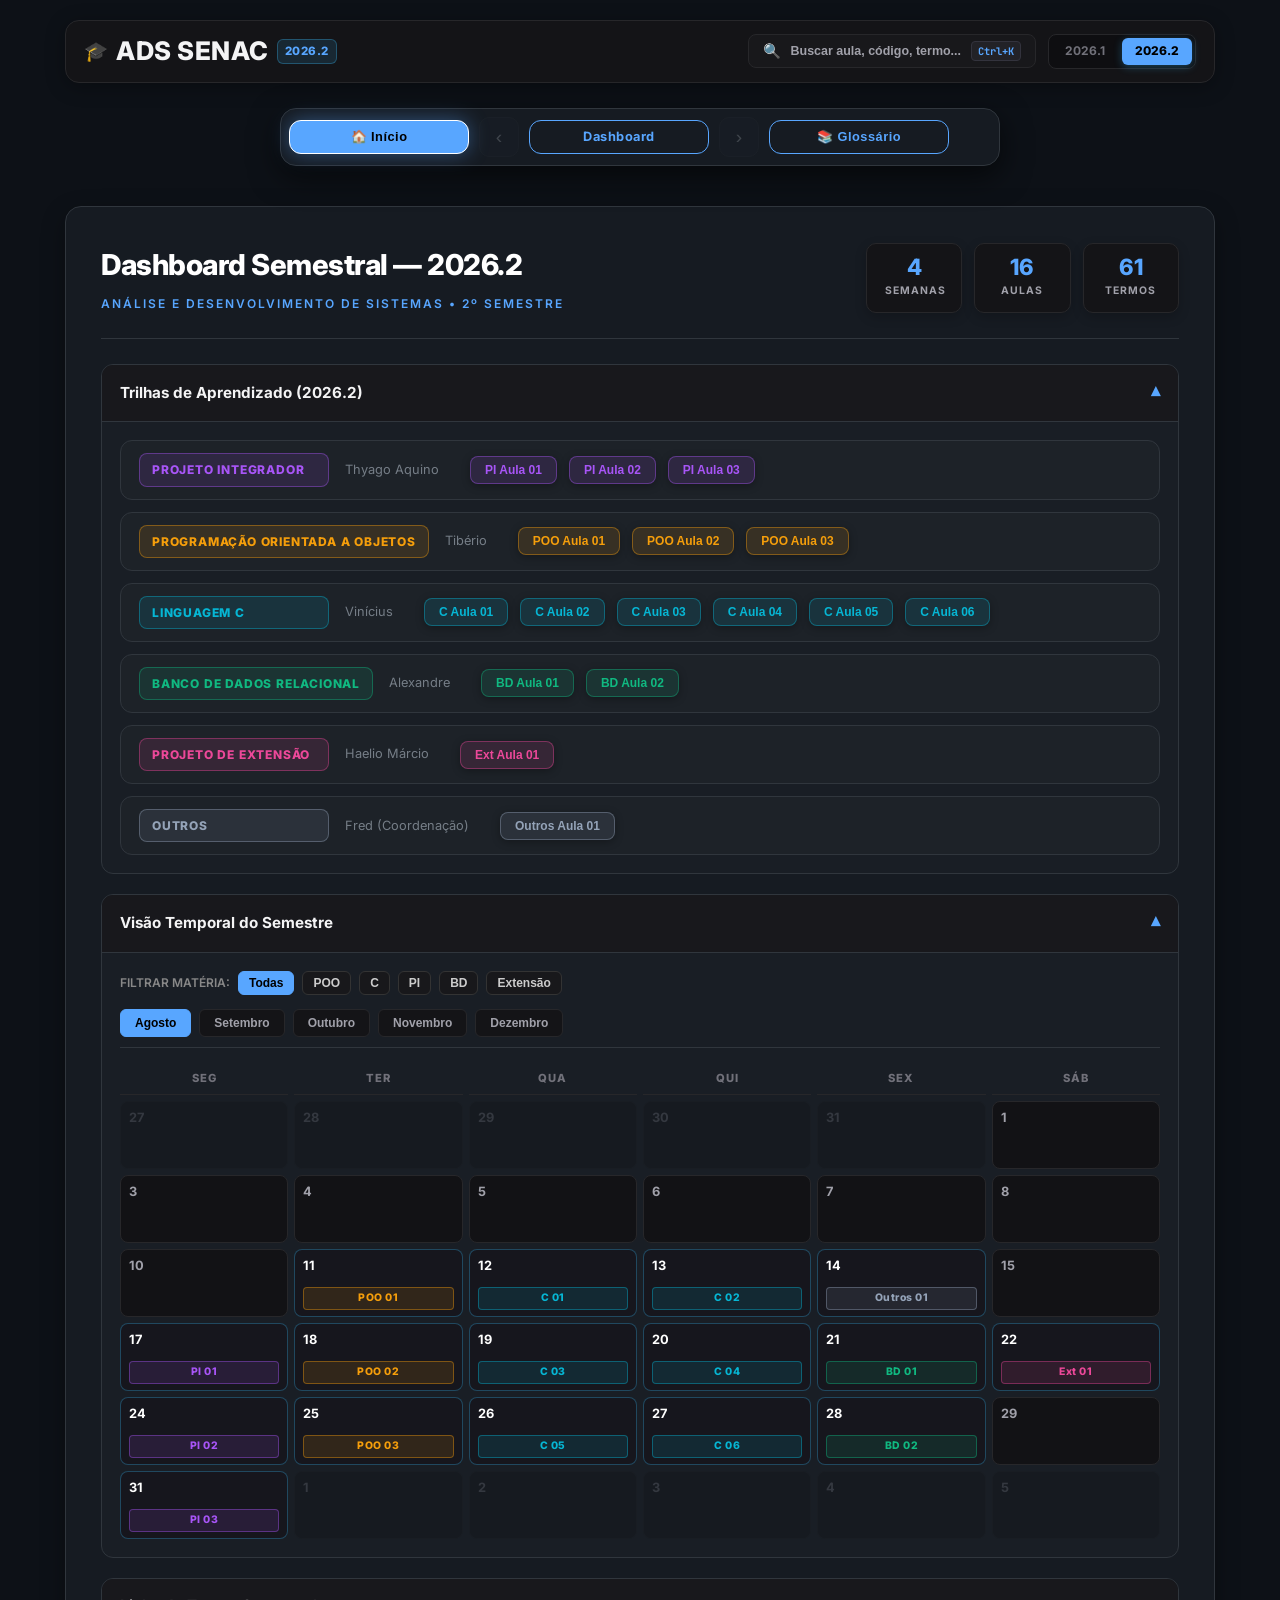
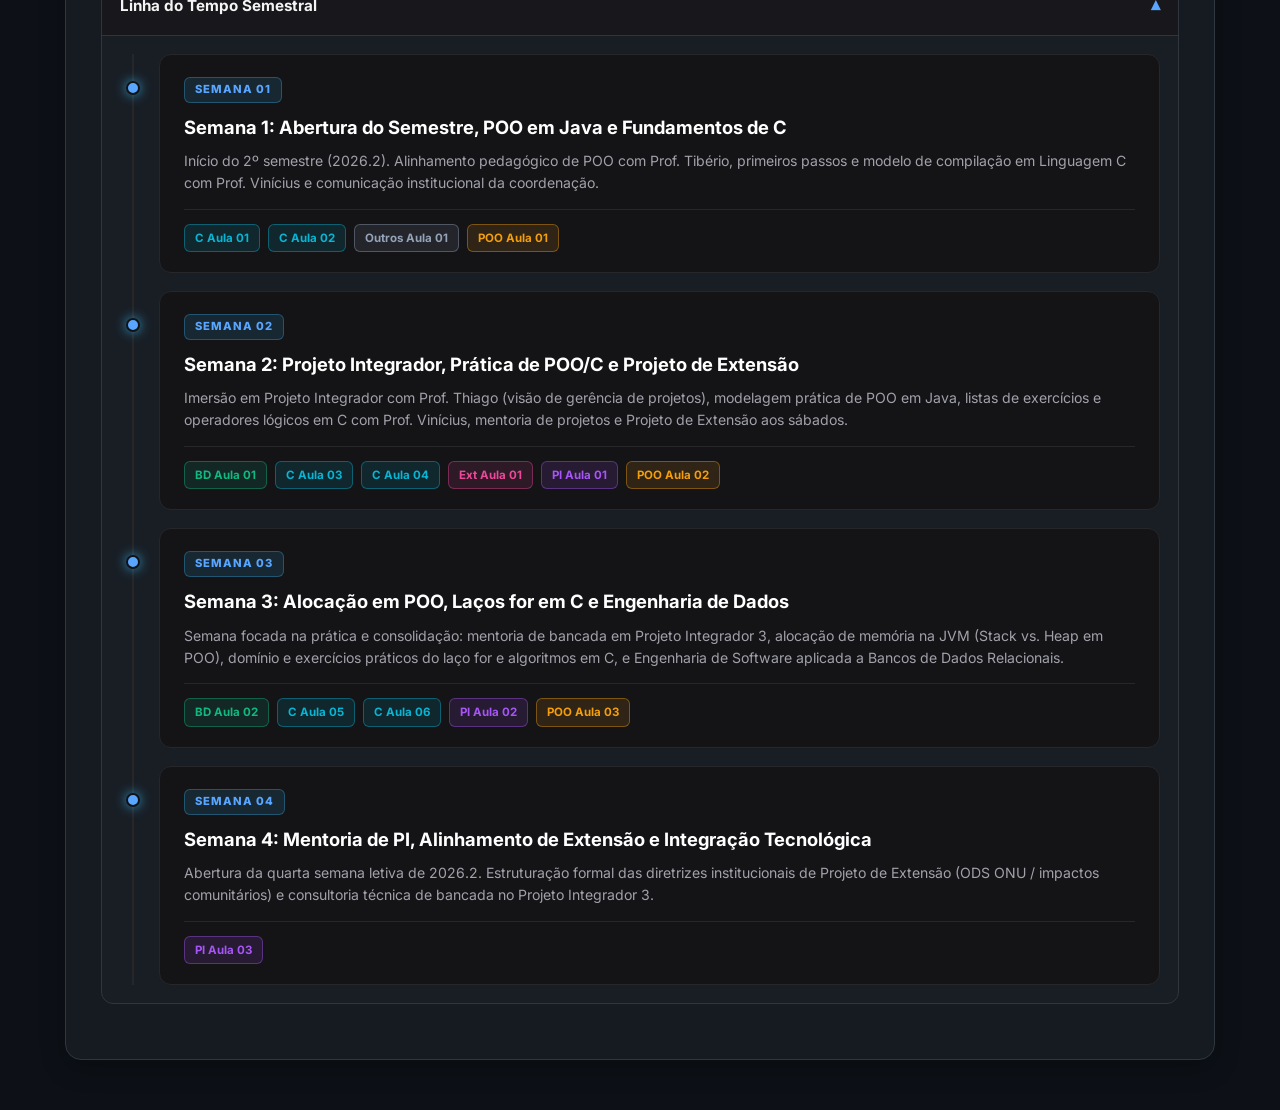
==== commit a044443b: "feat(s2): transcreve aula 31/08 PI e inicia Semana 4 no portal local" ====
--- a/index.html
+++ b/index.html
@@ -1313,13 +1313,13 @@
                             <div class="hero-subtitle">Análise e Desenvolvimento de Sistemas • 2º Semestre</div>
                         </div>
                         <div class="stats-cards-col">
-                            <div class="stat-card"><span class="stat-value">3</span><span class="stat-label">Semanas</span></div>
-                            <div class="stat-card"><span class="stat-value">15</span><span class="stat-label">Aulas</span></div>
-                            <div class="stat-card"><span class="stat-value">57</span><span class="stat-label">Termos</span></div>
+                            <div class="stat-card"><span class="stat-value">4</span><span class="stat-label">Semanas</span></div>
+                            <div class="stat-card"><span class="stat-value">16</span><span class="stat-label">Aulas</span></div>
+                            <div class="stat-card"><span class="stat-value">61</span><span class="stat-label">Termos</span></div>
                         </div>
                     </div>
                     
-                    <details class='collapsible-section' open><summary>Trilhas de Aprendizado (2026.2)</summary><div class='collapsible-content'><div class='discipline-tracks'><div class='discipline-row'><span class='disc-badge' style='background:rgba(168, 85, 247, 0.12); color:#a855f7; border:1px solid rgba(168, 85, 247, 0.4);'>Projeto Integrador</span> <span style='font-size:0.8rem; margin-right:15px;'><span style='color:var(--text-dim); opacity:0.8;'>Thyago Aquino</span></span><div class='lesson-pills'><button class='lesson-pill' style='background:rgba(168, 85, 247, 0.12); color:#a855f7; border:1px solid rgba(168, 85, 247, 0.4);' onclick="showSection('W02-pi_01')">PI Aula 01</button><button class='lesson-pill' style='background:rgba(168, 85, 247, 0.12); color:#a855f7; border:1px solid rgba(168, 85, 247, 0.4);' onclick="showSection('W03-pi_02')">PI Aula 02</button></div></div><div class='discipline-row'><span class='disc-badge' style='background:rgba(245, 158, 11, 0.12); color:#f59e0b; border:1px solid rgba(245, 158, 11, 0.4);'>Programação Orientada a Objetos</span> <span style='font-size:0.8rem; margin-right:15px;'><span style='color:var(--text-dim); opacity:0.8;'>Tibério</span></span><div class='lesson-pills'><button class='lesson-pill' style='background:rgba(245, 158, 11, 0.12); color:#f59e0b; border:1px solid rgba(245, 158, 11, 0.4);' onclick="showSection('W01-poo_01')">POO Aula 01</button><button class='lesson-pill' style='background:rgba(245, 158, 11, 0.12); color:#f59e0b; border:1px solid rgba(245, 158, 11, 0.4);' onclick="showSection('W02-poo_02')">POO Aula 02</button><button class='lesson-pill' style='background:rgba(245, 158, 11, 0.12); color:#f59e0b; border:1px solid rgba(245, 158, 11, 0.4);' onclick="showSection('W03-poo_03')">POO Aula 03</button></div></div><div class='discipline-row'><span class='disc-badge' style='background:rgba(6, 182, 212, 0.12); color:#06b6d4; border:1px solid rgba(6, 182, 212, 0.4);'>Linguagem C</span> <span style='font-size:0.8rem; margin-right:15px;'><span style='color:var(--text-dim); opacity:0.8;'>Vinícius</span></span><div class='lesson-pills'><button class='lesson-pill' style='background:rgba(6, 182, 212, 0.12); color:#06b6d4; border:1px solid rgba(6, 182, 212, 0.4);' onclick="showSection('W01-c_01')">C Aula 01</button><button class='lesson-pill' style='background:rgba(6, 182, 212, 0.12); color:#06b6d4; border:1px solid rgba(6, 182, 212, 0.4);' onclick="showSection('W01-c_02')">C Aula 02</button><button class='lesson-pill' style='background:rgba(6, 182, 212, 0.12); color:#06b6d4; border:1px solid rgba(6, 182, 212, 0.4);' onclick="showSection('W02-c_03')">C Aula 03</button><button class='lesson-pill' style='background:rgba(6, 182, 212, 0.12); color:#06b6d4; border:1px solid rgba(6, 182, 212, 0.4);' onclick="showSection('W02-c_04')">C Aula 04</button><button class='lesson-pill' style='background:rgba(6, 182, 212, 0.12); color:#06b6d4; border:1px solid rgba(6, 182, 212, 0.4);' onclick="showSection('W03-c_05')">C Aula 05</button><button class='lesson-pill' style='background:rgba(6, 182, 212, 0.12); color:#06b6d4; border:1px solid rgba(6, 182, 212, 0.4);' onclick="showSection('W03-c_06')">C Aula 06</button></div></div><div class='discipline-row'><span class='disc-badge' style='background:rgba(16, 185, 129, 0.12); color:#10b981; border:1px solid rgba(16, 185, 129, 0.4);'>Banco de Dados Relacional</span> <span style='font-size:0.8rem; margin-right:15px;'><span style='color:var(--text-dim); opacity:0.8;'>Alexandre</span></span><div class='lesson-pills'><button class='lesson-pill' style='background:rgba(16, 185, 129, 0.12); color:#10b981; border:1px solid rgba(16, 185, 129, 0.4);' onclick="showSection('W02-bd_01')">BD Aula 01</button><button class='lesson-pill' style='background:rgba(16, 185, 129, 0.12); color:#10b981; border:1px solid rgba(16, 185, 129, 0.4);' onclick="showSection('W03-bd_02')">BD Aula 02</button></div></div><div class='discipline-row'><span class='disc-badge' style='background:rgba(236, 72, 153, 0.12); color:#ec4899; border:1px solid rgba(236, 72, 153, 0.4);'>Projeto de Extensão</span> <span style='font-size:0.8rem; margin-right:15px;'><span style='color:var(--text-dim); opacity:0.8;'>Haelio Márcio</span></span><div class='lesson-pills'><button class='lesson-pill' style='background:rgba(236, 72, 153, 0.12); color:#ec4899; border:1px solid rgba(236, 72, 153, 0.4);' onclick="showSection('W02-extensao_01')">Ext Aula 01</button></div></div><div class='discipline-row'><span class='disc-badge' style='background:rgba(148, 163, 184, 0.12); color:#94a3b8; border:1px solid rgba(148, 163, 184, 0.4);'>Outros</span> <span style='font-size:0.8rem; margin-right:15px;'><span style='color:var(--text-dim); opacity:0.8;'>Fred (Coordenação)</span></span><div class='lesson-pills'><button class='lesson-pill' style='background:rgba(148, 163, 184, 0.12); color:#94a3b8; border:1px solid rgba(148, 163, 184, 0.4);' onclick="showSection('W01-outros_01')">Outros Aula 01</button></div></div></div></div></details>
+                    <details class='collapsible-section' open><summary>Trilhas de Aprendizado (2026.2)</summary><div class='collapsible-content'><div class='discipline-tracks'><div class='discipline-row'><span class='disc-badge' style='background:rgba(168, 85, 247, 0.12); color:#a855f7; border:1px solid rgba(168, 85, 247, 0.4);'>Projeto Integrador</span> <span style='font-size:0.8rem; margin-right:15px;'><span style='color:var(--text-dim); opacity:0.8;'>Thyago Aquino</span></span><div class='lesson-pills'><button class='lesson-pill' style='background:rgba(168, 85, 247, 0.12); color:#a855f7; border:1px solid rgba(168, 85, 247, 0.4);' onclick="showSection('W02-pi_01')">PI Aula 01</button><button class='lesson-pill' style='background:rgba(168, 85, 247, 0.12); color:#a855f7; border:1px solid rgba(168, 85, 247, 0.4);' onclick="showSection('W03-pi_02')">PI Aula 02</button><button class='lesson-pill' style='background:rgba(168, 85, 247, 0.12); color:#a855f7; border:1px solid rgba(168, 85, 247, 0.4);' onclick="showSection('W04-pi_03')">PI Aula 03</button></div></div><div class='discipline-row'><span class='disc-badge' style='background:rgba(245, 158, 11, 0.12); color:#f59e0b; border:1px solid rgba(245, 158, 11, 0.4);'>Programação Orientada a Objetos</span> <span style='font-size:0.8rem; margin-right:15px;'><span style='color:var(--text-dim); opacity:0.8;'>Tibério</span></span><div class='lesson-pills'><button class='lesson-pill' style='background:rgba(245, 158, 11, 0.12); color:#f59e0b; border:1px solid rgba(245, 158, 11, 0.4);' onclick="showSection('W01-poo_01')">POO Aula 01</button><button class='lesson-pill' style='background:rgba(245, 158, 11, 0.12); color:#f59e0b; border:1px solid rgba(245, 158, 11, 0.4);' onclick="showSection('W02-poo_02')">POO Aula 02</button><button class='lesson-pill' style='background:rgba(245, 158, 11, 0.12); color:#f59e0b; border:1px solid rgba(245, 158, 11, 0.4);' onclick="showSection('W03-poo_03')">POO Aula 03</button></div></div><div class='discipline-row'><span class='disc-badge' style='background:rgba(6, 182, 212, 0.12); color:#06b6d4; border:1px solid rgba(6, 182, 212, 0.4);'>Linguagem C</span> <span style='font-size:0.8rem; margin-right:15px;'><span style='color:var(--text-dim); opacity:0.8;'>Vinícius</span></span><div class='lesson-pills'><button class='lesson-pill' style='background:rgba(6, 182, 212, 0.12); color:#06b6d4; border:1px solid rgba(6, 182, 212, 0.4);' onclick="showSection('W01-c_01')">C Aula 01</button><button class='lesson-pill' style='background:rgba(6, 182, 212, 0.12); color:#06b6d4; border:1px solid rgba(6, 182, 212, 0.4);' onclick="showSection('W01-c_02')">C Aula 02</button><button class='lesson-pill' style='background:rgba(6, 182, 212, 0.12); color:#06b6d4; border:1px solid rgba(6, 182, 212, 0.4);' onclick="showSection('W02-c_03')">C Aula 03</button><button class='lesson-pill' style='background:rgba(6, 182, 212, 0.12); color:#06b6d4; border:1px solid rgba(6, 182, 212, 0.4);' onclick="showSection('W02-c_04')">C Aula 04</button><button class='lesson-pill' style='background:rgba(6, 182, 212, 0.12); color:#06b6d4; border:1px solid rgba(6, 182, 212, 0.4);' onclick="showSection('W03-c_05')">C Aula 05</button><button class='lesson-pill' style='background:rgba(6, 182, 212, 0.12); color:#06b6d4; border:1px solid rgba(6, 182, 212, 0.4);' onclick="showSection('W03-c_06')">C Aula 06</button></div></div><div class='discipline-row'><span class='disc-badge' style='background:rgba(16, 185, 129, 0.12); color:#10b981; border:1px solid rgba(16, 185, 129, 0.4);'>Banco de Dados Relacional</span> <span style='font-size:0.8rem; margin-right:15px;'><span style='color:var(--text-dim); opacity:0.8;'>Alexandre</span></span><div class='lesson-pills'><button class='lesson-pill' style='background:rgba(16, 185, 129, 0.12); color:#10b981; border:1px solid rgba(16, 185, 129, 0.4);' onclick="showSection('W02-bd_01')">BD Aula 01</button><button class='lesson-pill' style='background:rgba(16, 185, 129, 0.12); color:#10b981; border:1px solid rgba(16, 185, 129, 0.4);' onclick="showSection('W03-bd_02')">BD Aula 02</button></div></div><div class='discipline-row'><span class='disc-badge' style='background:rgba(236, 72, 153, 0.12); color:#ec4899; border:1px solid rgba(236, 72, 153, 0.4);'>Projeto de Extensão</span> <span style='font-size:0.8rem; margin-right:15px;'><span style='color:var(--text-dim); opacity:0.8;'>Haelio Márcio</span></span><div class='lesson-pills'><button class='lesson-pill' style='background:rgba(236, 72, 153, 0.12); color:#ec4899; border:1px solid rgba(236, 72, 153, 0.4);' onclick="showSection('W02-extensao_01')">Ext Aula 01</button></div></div><div class='discipline-row'><span class='disc-badge' style='background:rgba(148, 163, 184, 0.12); color:#94a3b8; border:1px solid rgba(148, 163, 184, 0.4);'>Outros</span> <span style='font-size:0.8rem; margin-right:15px;'><span style='color:var(--text-dim); opacity:0.8;'>Fred (Coordenação)</span></span><div class='lesson-pills'><button class='lesson-pill' style='background:rgba(148, 163, 184, 0.12); color:#94a3b8; border:1px solid rgba(148, 163, 184, 0.4);' onclick="showSection('W01-outros_01')">Outros Aula 01</button></div></div></div></div></details>
 
                     <details class="collapsible-section" open>
                         <summary>Visão Temporal do Semestre</summary>
@@ -1336,7 +1336,7 @@
                             </div>
                             <div class="month-selector"><button id="pill-m8" class="month-pill active" onclick="changeMonth('m8')">Agosto</button><button id="pill-m9" class="month-pill " onclick="changeMonth('m9')">Setembro</button><button id="pill-m10" class="month-pill " onclick="changeMonth('m10')">Outubro</button><button id="pill-m11" class="month-pill " onclick="changeMonth('m11')">Novembro</button><button id="pill-m12" class="month-pill " onclick="changeMonth('m12')">Dezembro</button></div>
                             <div class="calendar-wrapper">
-                                <div id="month-m8" class="calendar-view active" style="display: block;"><div class="calendar-grid"><div class="calendar-header-day">Seg</div><div class="calendar-header-day">Ter</div><div class="calendar-header-day">Qua</div><div class="calendar-header-day">Qui</div><div class="calendar-header-day">Sex</div><div class="calendar-header-day">Sáb</div><div class="calendar-day other-month"><span class="day-number">27</span></div><div class="calendar-day other-month"><span class="day-number">28</span></div><div class="calendar-day other-month"><span class="day-number">29</span></div><div class="calendar-day other-month"><span class="day-number">30</span></div><div class="calendar-day other-month"><span class="day-number">31</span></div><div class="calendar-day"><span class="day-number">1</span></div><div class="calendar-day"><span class="day-number">3</span></div><div class="calendar-day"><span class="day-number">4</span></div><div class="calendar-day"><span class="day-number">5</span></div><div class="calendar-day"><span class="day-number">6</span></div><div class="calendar-day"><span class="day-number">7</span></div><div class="calendar-day"><span class="day-number">8</span></div><div class="calendar-day"><span class="day-number">10</span></div><div class="calendar-day active-lesson" data-disc="POO" onclick="showSection('W01-poo_01')"><span class="day-number">11</span><span class='cal-tag' style='background:rgba(245, 158, 11, 0.12); color:#f59e0b; border:1px solid rgba(245, 158, 11, 0.4);'>POO 01</span></div><div class="calendar-day active-lesson" data-disc="C" onclick="showSection('W01-c_01')"><span class="day-number">12</span><span class='cal-tag' style='background:rgba(6, 182, 212, 0.12); color:#06b6d4; border:1px solid rgba(6, 182, 212, 0.4);'>C 01</span></div><div class="calendar-day active-lesson" data-disc="C" onclick="showSection('W01-c_02')"><span class="day-number">13</span><span class='cal-tag' style='background:rgba(6, 182, 212, 0.12); color:#06b6d4; border:1px solid rgba(6, 182, 212, 0.4);'>C 02</span></div><div class="calendar-day active-lesson" data-disc="Outros" onclick="showSection('W01-outros_01')"><span class="day-number">14</span><span class='cal-tag' style='background:rgba(148, 163, 184, 0.12); color:#94a3b8; border:1px solid rgba(148, 163, 184, 0.4);'>Outros 01</span></div><div class="calendar-day"><span class="day-number">15</span></div><div class="calendar-day active-lesson" data-disc="PI" onclick="showSection('W02-pi_01')"><span class="day-number">17</span><span class='cal-tag' style='background:rgba(168, 85, 247, 0.12); color:#a855f7; border:1px solid rgba(168, 85, 247, 0.4);'>PI 01</span></div><div class="calendar-day active-lesson" data-disc="POO" onclick="showSection('W02-poo_02')"><span class="day-number">18</span><span class='cal-tag' style='background:rgba(245, 158, 11, 0.12); color:#f59e0b; border:1px solid rgba(245, 158, 11, 0.4);'>POO 02</span></div><div class="calendar-day active-lesson" data-disc="C" onclick="showSection('W02-c_03')"><span class="day-number">19</span><span class='cal-tag' style='background:rgba(6, 182, 212, 0.12); color:#06b6d4; border:1px solid rgba(6, 182, 212, 0.4);'>C 03</span></div><div class="calendar-day active-lesson" data-disc="C" onclick="showSection('W02-c_04')"><span class="day-number">20</span><span class='cal-tag' style='background:rgba(6, 182, 212, 0.12); color:#06b6d4; border:1px solid rgba(6, 182, 212, 0.4);'>C 04</span></div><div class="calendar-day active-lesson" data-disc="BD" onclick="showSection('W02-bd_01')"><span class="day-number">21</span><span class='cal-tag' style='background:rgba(16, 185, 129, 0.12); color:#10b981; border:1px solid rgba(16, 185, 129, 0.4);'>BD 01</span></div><div class="calendar-day active-lesson" data-disc="Ext" onclick="showSection('W02-extensao_01')"><span class="day-number">22</span><span class='cal-tag' style='background:rgba(236, 72, 153, 0.12); color:#ec4899; border:1px solid rgba(236, 72, 153, 0.4);'>Ext 01</span></div><div class="calendar-day active-lesson" data-disc="PI" onclick="showSection('W03-pi_02')"><span class="day-number">24</span><span class='cal-tag' style='background:rgba(168, 85, 247, 0.12); color:#a855f7; border:1px solid rgba(168, 85, 247, 0.4);'>PI 02</span></div><div class="calendar-day active-lesson" data-disc="POO" onclick="showSection('W03-poo_03')"><span class="day-number">25</span><span class='cal-tag' style='background:rgba(245, 158, 11, 0.12); color:#f59e0b; border:1px solid rgba(245, 158, 11, 0.4);'>POO 03</span></div><div class="calendar-day active-lesson" data-disc="C" onclick="showSection('W03-c_05')"><span class="day-number">26</span><span class='cal-tag' style='background:rgba(6, 182, 212, 0.12); color:#06b6d4; border:1px solid rgba(6, 182, 212, 0.4);'>C 05</span></div><div class="calendar-day active-lesson" data-disc="C" onclick="showSection('W03-c_06')"><span class="day-number">27</span><span class='cal-tag' style='background:rgba(6, 182, 212, 0.12); color:#06b6d4; border:1px solid rgba(6, 182, 212, 0.4);'>C 06</span></div><div class="calendar-day active-lesson" data-disc="BD" onclick="showSection('W03-bd_02')"><span class="day-number">28</span><span class='cal-tag' style='background:rgba(16, 185, 129, 0.12); color:#10b981; border:1px solid rgba(16, 185, 129, 0.4);'>BD 02</span></div><div class="calendar-day"><span class="day-number">29</span></div><div class="calendar-day"><span class="day-number">31</span></div><div class="calendar-day other-month"><span class="day-number">1</span></div><div class="calendar-day other-month"><span class="day-number">2</span></div><div class="calendar-day other-month"><span class="day-number">3</span></div><div class="calendar-day other-month"><span class="day-number">4</span></div><div class="calendar-day other-month"><span class="day-number">5</span></div></div></div><div id="month-m9" class="calendar-view " style="display: none;"><div class="calendar-grid"><div class="calendar-header-day">Seg</div><div class="calendar-header-day">Ter</div><div class="calendar-header-day">Qua</div><div class="calendar-header-day">Qui</div><div class="calendar-header-day">Sex</div><div class="calendar-header-day">Sáb</div><div class="calendar-day other-month"><span class="day-number">31</span></div><div class="calendar-day"><span class="day-number">1</span></div><div class="calendar-day"><span class="day-number">2</span></div><div class="calendar-day"><span class="day-number">3</span></div><div class="calendar-day"><span class="day-number">4</span></div><div class="calendar-day"><span class="day-number">5</span></div><div class="calendar-day"><span class="day-number">7</span></div><div class="calendar-day"><span class="day-number">8</span></div><div class="calendar-day"><span class="day-number">9</span></div><div class="calendar-day"><span class="day-number">10</span></div><div class="calendar-day"><span class="day-number">11</span></div><div class="calendar-day"><span class="day-number">12</span></div><div class="calendar-day"><span class="day-number">14</span></div><div class="calendar-day"><span class="day-number">15</span></div><div class="calendar-day"><span class="day-number">16</span></div><div class="calendar-day"><span class="day-number">17</span></div><div class="calendar-day"><span class="day-number">18</span></div><div class="calendar-day"><span class="day-number">19</span></div><div class="calendar-day"><span class="day-number">21</span></div><div class="calendar-day"><span class="day-number">22</span></div><div class="calendar-day"><span class="day-number">23</span></div><div class="calendar-day"><span class="day-number">24</span></div><div class="calendar-day"><span class="day-number">25</span></div><div class="calendar-day"><span class="day-number">26</span></div><div class="calendar-day"><span class="day-number">28</span></div><div class="calendar-day"><span class="day-number">29</span></div><div class="calendar-day"><span class="day-number">30</span></div><div class="calendar-day other-month"><span class="day-number">1</span></div><div class="calendar-day other-month"><span class="day-number">2</span></div><div class="calendar-day other-month"><span class="day-number">3</span></div></div></div><div id="month-m10" class="calendar-view " style="display: none;"><div class="calendar-grid"><div class="calendar-header-day">Seg</div><div class="calendar-header-day">Ter</div><div class="calendar-header-day">Qua</div><div class="calendar-header-day">Qui</div><div class="calendar-header-day">Sex</div><div class="calendar-header-day">Sáb</div><div class="calendar-day other-month"><span class="day-number">28</span></div><div class="calendar-day other-month"><span class="day-number">29</span></div><div class="calendar-day other-month"><span class="day-number">30</span></div><div class="calendar-day"><span class="day-number">1</span></div><div class="calendar-day"><span class="day-number">2</span></div><div class="calendar-day"><span class="day-number">3</span></div><div class="calendar-day"><span class="day-number">5</span></div><div class="calendar-day"><span class="day-number">6</span></div><div class="calendar-day"><span class="day-number">7</span></div><div class="calendar-day"><span class="day-number">8</span></div><div class="calendar-day"><span class="day-number">9</span></div><div class="calendar-day"><span class="day-number">10</span></div><div class="calendar-day"><span class="day-number">12</span></div><div class="calendar-day"><span class="day-number">13</span></div><div class="calendar-day"><span class="day-number">14</span></div><div class="calendar-day"><span class="day-number">15</span></div><div class="calendar-day"><span class="day-number">16</span></div><div class="calendar-day"><span class="day-number">17</span></div><div class="calendar-day"><span class="day-number">19</span></div><div class="calendar-day"><span class="day-number">20</span></div><div class="calendar-day"><span class="day-number">21</span></div><div class="calendar-day"><span class="day-number">22</span></div><div class="calendar-day"><span class="day-number">23</span></div><div class="calendar-day"><span class="day-number">24</span></div><div class="calendar-day"><span class="day-number">26</span></div><div class="calendar-day"><span class="day-number">27</span></div><div class="calendar-day"><span class="day-number">28</span></div><div class="calendar-day"><span class="day-number">29</span></div><div class="calendar-day"><span class="day-number">30</span></div><div class="calendar-day"><span class="day-number">31</span></div></div></div><div id="month-m11" class="calendar-view " style="display: none;"><div class="calendar-grid"><div class="calendar-header-day">Seg</div><div class="calendar-header-day">Ter</div><div class="calendar-header-day">Qua</div><div class="calendar-header-day">Qui</div><div class="calendar-header-day">Sex</div><div class="calendar-header-day">Sáb</div><div class="calendar-day other-month"><span class="day-number">26</span></div><div class="calendar-day other-month"><span class="day-number">27</span></div><div class="calendar-day other-month"><span class="day-number">28</span></div><div class="calendar-day other-month"><span class="day-number">29</span></div><div class="calendar-day other-month"><span class="day-number">30</span></div><div class="calendar-day other-month"><span class="day-number">31</span></div><div class="calendar-day"><span class="day-number">2</span></div><div class="calendar-day"><span class="day-number">3</span></div><div class="calendar-day"><span class="day-number">4</span></div><div class="calendar-day"><span class="day-number">5</span></div><div class="calendar-day"><span class="day-number">6</span></div><div class="calendar-day"><span class="day-number">7</span></div><div class="calendar-day"><span class="day-number">9</span></div><div class="calendar-day"><span class="day-number">10</span></div><div class="calendar-day"><span class="day-number">11</span></div><div class="calendar-day"><span class="day-number">12</span></div><div class="calendar-day"><span class="day-number">13</span></div><div class="calendar-day"><span class="day-number">14</span></div><div class="calendar-day"><span class="day-number">16</span></div><div class="calendar-day"><span class="day-number">17</span></div><div class="calendar-day"><span class="day-number">18</span></div><div class="calendar-day"><span class="day-number">19</span></div><div class="calendar-day"><span class="day-number">20</span></div><div class="calendar-day"><span class="day-number">21</span></div><div class="calendar-day"><span class="day-number">23</span></div><div class="calendar-day"><span class="day-number">24</span></div><div class="calendar-day"><span class="day-number">25</span></div><div class="calendar-day"><span class="day-number">26</span></div><div class="calendar-day"><span class="day-number">27</span></div><div class="calendar-day"><span class="day-number">28</span></div><div class="calendar-day"><span class="day-number">30</span></div><div class="calendar-day other-month"><span class="day-number">1</span></div><div class="calendar-day other-month"><span class="day-number">2</span></div><div class="calendar-day other-month"><span class="day-number">3</span></div><div class="calendar-day other-month"><span class="day-number">4</span></div><div class="calendar-day other-month"><span class="day-number">5</span></div></div></div><div id="month-m12" class="calendar-view " style="display: none;"><div class="calendar-grid"><div class="calendar-header-day">Seg</div><div class="calendar-header-day">Ter</div><div class="calendar-header-day">Qua</div><div class="calendar-header-day">Qui</div><div class="calendar-header-day">Sex</div><div class="calendar-header-day">Sáb</div><div class="calendar-day other-month"><span class="day-number">30</span></div><div class="calendar-day"><span class="day-number">1</span></div><div class="calendar-day"><span class="day-number">2</span></div><div class="calendar-day"><span class="day-number">3</span></div><div class="calendar-day"><span class="day-number">4</span></div><div class="calendar-day"><span class="day-number">5</span></div><div class="calendar-day"><span class="day-number">7</span></div><div class="calendar-day"><span class="day-number">8</span></div><div class="calendar-day"><span class="day-number">9</span></div><div class="calendar-day"><span class="day-number">10</span></div><div class="calendar-day"><span class="day-number">11</span></div><div class="calendar-day"><span class="day-number">12</span></div><div class="calendar-day"><span class="day-number">14</span></div><div class="calendar-day"><span class="day-number">15</span></div><div class="calendar-day"><span class="day-number">16</span></div><div class="calendar-day"><span class="day-number">17</span></div><div class="calendar-day"><span class="day-number">18</span></div><div class="calendar-day"><span class="day-number">19</span></div><div class="calendar-day"><span class="day-number">21</span></div><div class="calendar-day"><span class="day-number">22</span></div><div class="calendar-day"><span class="day-number">23</span></div><div class="calendar-day"><span class="day-number">24</span></div><div class="calendar-day"><span class="day-number">25</span></div><div class="calendar-day"><span class="day-number">26</span></div><div class="calendar-day"><span class="day-number">28</span></div><div class="calendar-day"><span class="day-number">29</span></div><div class="calendar-day"><span class="day-number">30</span></div><div class="calendar-day"><span class="day-number">31</span></div><div class="calendar-day other-month"><span class="day-number">1</span></div><div class="calendar-day other-month"><span class="day-number">2</span></div></div></div>
+                                <div id="month-m8" class="calendar-view active" style="display: block;"><div class="calendar-grid"><div class="calendar-header-day">Seg</div><div class="calendar-header-day">Ter</div><div class="calendar-header-day">Qua</div><div class="calendar-header-day">Qui</div><div class="calendar-header-day">Sex</div><div class="calendar-header-day">Sáb</div><div class="calendar-day other-month"><span class="day-number">27</span></div><div class="calendar-day other-month"><span class="day-number">28</span></div><div class="calendar-day other-month"><span class="day-number">29</span></div><div class="calendar-day other-month"><span class="day-number">30</span></div><div class="calendar-day other-month"><span class="day-number">31</span></div><div class="calendar-day"><span class="day-number">1</span></div><div class="calendar-day"><span class="day-number">3</span></div><div class="calendar-day"><span class="day-number">4</span></div><div class="calendar-day"><span class="day-number">5</span></div><div class="calendar-day"><span class="day-number">6</span></div><div class="calendar-day"><span class="day-number">7</span></div><div class="calendar-day"><span class="day-number">8</span></div><div class="calendar-day"><span class="day-number">10</span></div><div class="calendar-day active-lesson" data-disc="POO" onclick="showSection('W01-poo_01')"><span class="day-number">11</span><span class='cal-tag' style='background:rgba(245, 158, 11, 0.12); color:#f59e0b; border:1px solid rgba(245, 158, 11, 0.4);'>POO 01</span></div><div class="calendar-day active-lesson" data-disc="C" onclick="showSection('W01-c_01')"><span class="day-number">12</span><span class='cal-tag' style='background:rgba(6, 182, 212, 0.12); color:#06b6d4; border:1px solid rgba(6, 182, 212, 0.4);'>C 01</span></div><div class="calendar-day active-lesson" data-disc="C" onclick="showSection('W01-c_02')"><span class="day-number">13</span><span class='cal-tag' style='background:rgba(6, 182, 212, 0.12); color:#06b6d4; border:1px solid rgba(6, 182, 212, 0.4);'>C 02</span></div><div class="calendar-day active-lesson" data-disc="Outros" onclick="showSection('W01-outros_01')"><span class="day-number">14</span><span class='cal-tag' style='background:rgba(148, 163, 184, 0.12); color:#94a3b8; border:1px solid rgba(148, 163, 184, 0.4);'>Outros 01</span></div><div class="calendar-day"><span class="day-number">15</span></div><div class="calendar-day active-lesson" data-disc="PI" onclick="showSection('W02-pi_01')"><span class="day-number">17</span><span class='cal-tag' style='background:rgba(168, 85, 247, 0.12); color:#a855f7; border:1px solid rgba(168, 85, 247, 0.4);'>PI 01</span></div><div class="calendar-day active-lesson" data-disc="POO" onclick="showSection('W02-poo_02')"><span class="day-number">18</span><span class='cal-tag' style='background:rgba(245, 158, 11, 0.12); color:#f59e0b; border:1px solid rgba(245, 158, 11, 0.4);'>POO 02</span></div><div class="calendar-day active-lesson" data-disc="C" onclick="showSection('W02-c_03')"><span class="day-number">19</span><span class='cal-tag' style='background:rgba(6, 182, 212, 0.12); color:#06b6d4; border:1px solid rgba(6, 182, 212, 0.4);'>C 03</span></div><div class="calendar-day active-lesson" data-disc="C" onclick="showSection('W02-c_04')"><span class="day-number">20</span><span class='cal-tag' style='background:rgba(6, 182, 212, 0.12); color:#06b6d4; border:1px solid rgba(6, 182, 212, 0.4);'>C 04</span></div><div class="calendar-day active-lesson" data-disc="BD" onclick="showSection('W02-bd_01')"><span class="day-number">21</span><span class='cal-tag' style='background:rgba(16, 185, 129, 0.12); color:#10b981; border:1px solid rgba(16, 185, 129, 0.4);'>BD 01</span></div><div class="calendar-day active-lesson" data-disc="Ext" onclick="showSection('W02-extensao_01')"><span class="day-number">22</span><span class='cal-tag' style='background:rgba(236, 72, 153, 0.12); color:#ec4899; border:1px solid rgba(236, 72, 153, 0.4);'>Ext 01</span></div><div class="calendar-day active-lesson" data-disc="PI" onclick="showSection('W03-pi_02')"><span class="day-number">24</span><span class='cal-tag' style='background:rgba(168, 85, 247, 0.12); color:#a855f7; border:1px solid rgba(168, 85, 247, 0.4);'>PI 02</span></div><div class="calendar-day active-lesson" data-disc="POO" onclick="showSection('W03-poo_03')"><span class="day-number">25</span><span class='cal-tag' style='background:rgba(245, 158, 11, 0.12); color:#f59e0b; border:1px solid rgba(245, 158, 11, 0.4);'>POO 03</span></div><div class="calendar-day active-lesson" data-disc="C" onclick="showSection('W03-c_05')"><span class="day-number">26</span><span class='cal-tag' style='background:rgba(6, 182, 212, 0.12); color:#06b6d4; border:1px solid rgba(6, 182, 212, 0.4);'>C 05</span></div><div class="calendar-day active-lesson" data-disc="C" onclick="showSection('W03-c_06')"><span class="day-number">27</span><span class='cal-tag' style='background:rgba(6, 182, 212, 0.12); color:#06b6d4; border:1px solid rgba(6, 182, 212, 0.4);'>C 06</span></div><div class="calendar-day active-lesson" data-disc="BD" onclick="showSection('W03-bd_02')"><span class="day-number">28</span><span class='cal-tag' style='background:rgba(16, 185, 129, 0.12); color:#10b981; border:1px solid rgba(16, 185, 129, 0.4);'>BD 02</span></div><div class="calendar-day"><span class="day-number">29</span></div><div class="calendar-day active-lesson" data-disc="PI" onclick="showSection('W04-pi_03')"><span class="day-number">31</span><span class='cal-tag' style='background:rgba(168, 85, 247, 0.12); color:#a855f7; border:1px solid rgba(168, 85, 247, 0.4);'>PI 03</span></div><div class="calendar-day other-month"><span class="day-number">1</span></div><div class="calendar-day other-month"><span class="day-number">2</span></div><div class="calendar-day other-month"><span class="day-number">3</span></div><div class="calendar-day other-month"><span class="day-number">4</span></div><div class="calendar-day other-month"><span class="day-number">5</span></div></div></div><div id="month-m9" class="calendar-view " style="display: none;"><div class="calendar-grid"><div class="calendar-header-day">Seg</div><div class="calendar-header-day">Ter</div><div class="calendar-header-day">Qua</div><div class="calendar-header-day">Qui</div><div class="calendar-header-day">Sex</div><div class="calendar-header-day">Sáb</div><div class="calendar-day other-month"><span class="day-number">31</span></div><div class="calendar-day"><span class="day-number">1</span></div><div class="calendar-day"><span class="day-number">2</span></div><div class="calendar-day"><span class="day-number">3</span></div><div class="calendar-day"><span class="day-number">4</span></div><div class="calendar-day"><span class="day-number">5</span></div><div class="calendar-day"><span class="day-number">7</span></div><div class="calendar-day"><span class="day-number">8</span></div><div class="calendar-day"><span class="day-number">9</span></div><div class="calendar-day"><span class="day-number">10</span></div><div class="calendar-day"><span class="day-number">11</span></div><div class="calendar-day"><span class="day-number">12</span></div><div class="calendar-day"><span class="day-number">14</span></div><div class="calendar-day"><span class="day-number">15</span></div><div class="calendar-day"><span class="day-number">16</span></div><div class="calendar-day"><span class="day-number">17</span></div><div class="calendar-day"><span class="day-number">18</span></div><div class="calendar-day"><span class="day-number">19</span></div><div class="calendar-day"><span class="day-number">21</span></div><div class="calendar-day"><span class="day-number">22</span></div><div class="calendar-day"><span class="day-number">23</span></div><div class="calendar-day"><span class="day-number">24</span></div><div class="calendar-day"><span class="day-number">25</span></div><div class="calendar-day"><span class="day-number">26</span></div><div class="calendar-day"><span class="day-number">28</span></div><div class="calendar-day"><span class="day-number">29</span></div><div class="calendar-day"><span class="day-number">30</span></div><div class="calendar-day other-month"><span class="day-number">1</span></div><div class="calendar-day other-month"><span class="day-number">2</span></div><div class="calendar-day other-month"><span class="day-number">3</span></div></div></div><div id="month-m10" class="calendar-view " style="display: none;"><div class="calendar-grid"><div class="calendar-header-day">Seg</div><div class="calendar-header-day">Ter</div><div class="calendar-header-day">Qua</div><div class="calendar-header-day">Qui</div><div class="calendar-header-day">Sex</div><div class="calendar-header-day">Sáb</div><div class="calendar-day other-month"><span class="day-number">28</span></div><div class="calendar-day other-month"><span class="day-number">29</span></div><div class="calendar-day other-month"><span class="day-number">30</span></div><div class="calendar-day"><span class="day-number">1</span></div><div class="calendar-day"><span class="day-number">2</span></div><div class="calendar-day"><span class="day-number">3</span></div><div class="calendar-day"><span class="day-number">5</span></div><div class="calendar-day"><span class="day-number">6</span></div><div class="calendar-day"><span class="day-number">7</span></div><div class="calendar-day"><span class="day-number">8</span></div><div class="calendar-day"><span class="day-number">9</span></div><div class="calendar-day"><span class="day-number">10</span></div><div class="calendar-day"><span class="day-number">12</span></div><div class="calendar-day"><span class="day-number">13</span></div><div class="calendar-day"><span class="day-number">14</span></div><div class="calendar-day"><span class="day-number">15</span></div><div class="calendar-day"><span class="day-number">16</span></div><div class="calendar-day"><span class="day-number">17</span></div><div class="calendar-day"><span class="day-number">19</span></div><div class="calendar-day"><span class="day-number">20</span></div><div class="calendar-day"><span class="day-number">21</span></div><div class="calendar-day"><span class="day-number">22</span></div><div class="calendar-day"><span class="day-number">23</span></div><div class="calendar-day"><span class="day-number">24</span></div><div class="calendar-day"><span class="day-number">26</span></div><div class="calendar-day"><span class="day-number">27</span></div><div class="calendar-day"><span class="day-number">28</span></div><div class="calendar-day"><span class="day-number">29</span></div><div class="calendar-day"><span class="day-number">30</span></div><div class="calendar-day"><span class="day-number">31</span></div></div></div><div id="month-m11" class="calendar-view " style="display: none;"><div class="calendar-grid"><div class="calendar-header-day">Seg</div><div class="calendar-header-day">Ter</div><div class="calendar-header-day">Qua</div><div class="calendar-header-day">Qui</div><div class="calendar-header-day">Sex</div><div class="calendar-header-day">Sáb</div><div class="calendar-day other-month"><span class="day-number">26</span></div><div class="calendar-day other-month"><span class="day-number">27</span></div><div class="calendar-day other-month"><span class="day-number">28</span></div><div class="calendar-day other-month"><span class="day-number">29</span></div><div class="calendar-day other-month"><span class="day-number">30</span></div><div class="calendar-day other-month"><span class="day-number">31</span></div><div class="calendar-day"><span class="day-number">2</span></div><div class="calendar-day"><span class="day-number">3</span></div><div class="calendar-day"><span class="day-number">4</span></div><div class="calendar-day"><span class="day-number">5</span></div><div class="calendar-day"><span class="day-number">6</span></div><div class="calendar-day"><span class="day-number">7</span></div><div class="calendar-day"><span class="day-number">9</span></div><div class="calendar-day"><span class="day-number">10</span></div><div class="calendar-day"><span class="day-number">11</span></div><div class="calendar-day"><span class="day-number">12</span></div><div class="calendar-day"><span class="day-number">13</span></div><div class="calendar-day"><span class="day-number">14</span></div><div class="calendar-day"><span class="day-number">16</span></div><div class="calendar-day"><span class="day-number">17</span></div><div class="calendar-day"><span class="day-number">18</span></div><div class="calendar-day"><span class="day-number">19</span></div><div class="calendar-day"><span class="day-number">20</span></div><div class="calendar-day"><span class="day-number">21</span></div><div class="calendar-day"><span class="day-number">23</span></div><div class="calendar-day"><span class="day-number">24</span></div><div class="calendar-day"><span class="day-number">25</span></div><div class="calendar-day"><span class="day-number">26</span></div><div class="calendar-day"><span class="day-number">27</span></div><div class="calendar-day"><span class="day-number">28</span></div><div class="calendar-day"><span class="day-number">30</span></div><div class="calendar-day other-month"><span class="day-number">1</span></div><div class="calendar-day other-month"><span class="day-number">2</span></div><div class="calendar-day other-month"><span class="day-number">3</span></div><div class="calendar-day other-month"><span class="day-number">4</span></div><div class="calendar-day other-month"><span class="day-number">5</span></div></div></div><div id="month-m12" class="calendar-view " style="display: none;"><div class="calendar-grid"><div class="calendar-header-day">Seg</div><div class="calendar-header-day">Ter</div><div class="calendar-header-day">Qua</div><div class="calendar-header-day">Qui</div><div class="calendar-header-day">Sex</div><div class="calendar-header-day">Sáb</div><div class="calendar-day other-month"><span class="day-number">30</span></div><div class="calendar-day"><span class="day-number">1</span></div><div class="calendar-day"><span class="day-number">2</span></div><div class="calendar-day"><span class="day-number">3</span></div><div class="calendar-day"><span class="day-number">4</span></div><div class="calendar-day"><span class="day-number">5</span></div><div class="calendar-day"><span class="day-number">7</span></div><div class="calendar-day"><span class="day-number">8</span></div><div class="calendar-day"><span class="day-number">9</span></div><div class="calendar-day"><span class="day-number">10</span></div><div class="calendar-day"><span class="day-number">11</span></div><div class="calendar-day"><span class="day-number">12</span></div><div class="calendar-day"><span class="day-number">14</span></div><div class="calendar-day"><span class="day-number">15</span></div><div class="calendar-day"><span class="day-number">16</span></div><div class="calendar-day"><span class="day-number">17</span></div><div class="calendar-day"><span class="day-number">18</span></div><div class="calendar-day"><span class="day-number">19</span></div><div class="calendar-day"><span class="day-number">21</span></div><div class="calendar-day"><span class="day-number">22</span></div><div class="calendar-day"><span class="day-number">23</span></div><div class="calendar-day"><span class="day-number">24</span></div><div class="calendar-day"><span class="day-number">25</span></div><div class="calendar-day"><span class="day-number">26</span></div><div class="calendar-day"><span class="day-number">28</span></div><div class="calendar-day"><span class="day-number">29</span></div><div class="calendar-day"><span class="day-number">30</span></div><div class="calendar-day"><span class="day-number">31</span></div><div class="calendar-day other-month"><span class="day-number">1</span></div><div class="calendar-day other-month"><span class="day-number">2</span></div></div></div>
                             </div>
                         </div>
                     </details>
@@ -1366,6 +1366,13 @@
             <h4 class='timeline-title'>Semana 3: Alocação em POO, Laços for em C e Engenharia de Dados</h4>
             <p class='timeline-text'>Semana focada na prática e consolidação: mentoria de bancada em Projeto Integrador 3, alocação de memória na JVM (Stack vs. Heap em POO), domínio e exercícios práticos do laço for e algoritmos em C, e Engenharia de Software aplicada a Bancos de Dados Relacionais.</p>
             <div class='timeline-mini-pills'><span class='timeline-mini-pill' style='background:rgba(16, 185, 129, 0.12); color:#10b981; border:1px solid rgba(16, 185, 129, 0.4);' onclick="event.stopPropagation(); showSection('W03-bd_02');">BD Aula 02</span><span class='timeline-mini-pill' style='background:rgba(6, 182, 212, 0.12); color:#06b6d4; border:1px solid rgba(6, 182, 212, 0.4);' onclick="event.stopPropagation(); showSection('W03-c_05');">C Aula 05</span><span class='timeline-mini-pill' style='background:rgba(6, 182, 212, 0.12); color:#06b6d4; border:1px solid rgba(6, 182, 212, 0.4);' onclick="event.stopPropagation(); showSection('W03-c_06');">C Aula 06</span><span class='timeline-mini-pill' style='background:rgba(168, 85, 247, 0.12); color:#a855f7; border:1px solid rgba(168, 85, 247, 0.4);' onclick="event.stopPropagation(); showSection('W03-pi_02');">PI Aula 02</span><span class='timeline-mini-pill' style='background:rgba(245, 158, 11, 0.12); color:#f59e0b; border:1px solid rgba(245, 158, 11, 0.4);' onclick="event.stopPropagation(); showSection('W03-poo_03');">POO Aula 03</span></div>
+        </div>
+        <div class='timeline-card' onclick="showSection('W04-pi_03')">
+            <div class='timeline-dot'></div>
+            <span class='timeline-badge'>Semana 04</span>
+            <h4 class='timeline-title'>Semana 4: Mentoria de PI, Alinhamento de Extensão e Integração Tecnológica</h4>
+            <p class='timeline-text'>Abertura da quarta semana letiva de 2026.2. Estruturação formal das diretrizes institucionais de Projeto de Extensão (ODS ONU / impactos comunitários) e consultoria técnica de bancada no Projeto Integrador 3.</p>
+            <div class='timeline-mini-pills'><span class='timeline-mini-pill' style='background:rgba(168, 85, 247, 0.12); color:#a855f7; border:1px solid rgba(168, 85, 247, 0.4);' onclick="event.stopPropagation(); showSection('W04-pi_03');">PI Aula 03</span></div>
         </div>
                             </div>
                         </div>
@@ -1561,7 +1568,7 @@
 <ul>
 <li><strong>Desmembramento Curricular:</strong> O módulo prático foi
 reorganizado em <strong>80 horas de <a href="#term-projeto-integrador" class="term-link">Projeto Integrador</a></strong> e
-<strong>50 horas dedicadas ao Projeto de Extensão</strong>.</li>
+<strong>50 horas dedicadas ao <a href="#term-projeto-de-extensao" class="term-link">Projeto de Extensão</a></strong>.</li>
 <li><strong>Exigência Legal (Resolução MEC 2018 / PNE):</strong>
 Determinação de que no mínimo 10% da carga horária de qualquer graduação
 (200 horas no curso de 2.000 horas de ADS) seja cumprida em atividades
@@ -1851,14 +1858,14 @@
 cálculos.</li>
 </ul>
 <hr />
-</div></section><section id="W02-extensao_01" class="spa-section"><div class="lesson-card"><div class="lesson-metadata"><span class='disc-badge' style='background:rgba(236, 72, 153, 0.12); color:#ec4899; border:1px solid rgba(236, 72, 153, 0.4);'>Projeto de Extensão • Haelio Márcio</span> <span style="color:#71717a;">2026-08-22 • Aula 01</span></div><h1 style="font-size: 1.6rem; margin: 15px 0 25px 0; color: #fff;">Projeto de Extensão - Aula 01</h1><p>O primeiro encontro presencial de Projeto de Extensão no segundo
+</div></section><section id="W02-extensao_01" class="spa-section"><div class="lesson-card"><div class="lesson-metadata"><span class='disc-badge' style='background:rgba(236, 72, 153, 0.12); color:#ec4899; border:1px solid rgba(236, 72, 153, 0.4);'>Projeto de Extensão • Haelio Márcio</span> <span style="color:#71717a;">2026-08-22 • Aula 01</span></div><h1 style="font-size: 1.6rem; margin: 15px 0 25px 0; color: #fff;">Projeto de Extensão - Aula 01</h1><p>O primeiro encontro presencial de <a href="#term-projeto-de-extensao" class="term-link">Projeto de Extensão</a> no segundo
 semestre foi conduzido pelo Professor Haelio Márcio, estabelecendo a
 proposta pedagógica, a trajetória do docente no mercado de software e a
 essência do trabalho extensionista junto à sociedade.</p>
 <hr />
 <h2 id="a-essência-da-extensão-conexão-direta-com-a-comunidade">1. A
 Essência da Extensão: Conexão Direta com a Comunidade</h2>
-<p>O Professor Haelio Márcio destacou que o Projeto de Extensão possui
+<p>O Professor Haelio Márcio destacou que o <a href="#term-projeto-de-extensao" class="term-link">Projeto de Extensão</a> possui
 uma natureza distinta das disciplinas puramente técnicas:</p>
 <ul>
 <li><strong><a href="#term-impacto-social" class="term-link">Impacto Social</a> e Extramuros:</strong> A extensão
@@ -2258,6 +2265,60 @@
 atributos de acesso público direto (<code>private</code>) para que
 regras de validação impeçam estados inconsistentes.</p>
 <hr />
+</div></section><section id="W04-pi_03" class="spa-section"><div class="lesson-card"><div class="lesson-metadata"><span class='disc-badge' style='background:rgba(168, 85, 247, 0.12); color:#a855f7; border:1px solid rgba(168, 85, 247, 0.4);'>Projeto Integrador • Docente Titular</span> <span style="color:#71717a;">2026-08-31 • Aula 03</span></div><h1 style="font-size: 1.6rem; margin: 15px 0 25px 0; color: #fff;">Projeto Integrador 3 - Aula 03</h1><p>A terceira aula de <strong><a href="#term-projeto-integrador" class="term-link">Projeto Integrador</a> 3 (PI3)</strong>
+integrou a consultoria técnica aos projetos de bancada com a
+apresentação das novas diretrizes institucionais do <strong>Projeto de
+Extensão Acadêmica</strong>, articulando o desenvolvimento tecnológico
+de software às demandas sociais da comunidade.</p>
+<hr />
+<h2 id="diretrizes-institucionais-do-projeto-de-extensão">1. Diretrizes
+Institucionais do Projeto de Extensão</h2>
+<p>O docente titular apresentou a matriz documental padronizada pelo
+Núcleo de Pesquisa e Extensão da Faculdade SENAC (estruturada pela
+coordenação de Gestão e validada pelo docente responsável pela
+curricularização da extensão):<br />
+- <strong>Tipologia da Atividade:</strong> Classificação formal entre
+programa, projeto temático, prestação de serviços ou curso/oficina
+prática (ex: workshops de capacitação e validação de usabilidade com
+usuários reais).<br />
+- <strong>Alinhamento aos ODS (Agenda 2030 da ONU):</strong> Mapeamento
+obrigatório de quais dos 17 Objetivos de Desenvolvimento Sustentável a
+solução tecnológica impacta diretamente, acompanhado de justificativa
+autoral e contextualizada para o público atendido.<br />
+- <strong>Instrumentos de Escuta e Coleta de Dados:</strong> Diagnóstico
+prévio das dores dos usuários e mensuração de impacto na entrega por
+meio de formulários digitais (QR Code) e/ou registros audiovisuais de
+depoimentos de microempreendedores e parceiros.</p>
+<hr />
+<h2 id="matriz-de-entregáveis-ritos-de-evidência">2. Matriz de
+Entregáveis &amp; Ritos de Evidência</h2>
+<p>Foi detalhada a arquitetura de comprovação exigida para a extensão e
+validação acadêmica:<br />
+1. <strong>Plano de Trabalho de Extensão:</strong> Definição do
+público-alvo (escolas públicas, comércios locais, microempreendedores
+MEI), objetivos gerais/específicos, fundamentação teórica e cronograma
+de campo.<br />
+2. <strong>Relatório de Ação &amp; Impacto:</strong> Comparativo entre o
+planejado e o executado, análise de <a href="#term-interacao-dialogica" class="term-link">interação dialógica</a> com a comunidade
+e reflexão acadêmico-profissional sobre a aplicação real do software ou
+protótipo funcional.<br />
+3. <strong>Dossiê de Evidências &amp; Termo de Parceria:</strong>
+Comprovação documental com registro fotográfico, <a href="#term-termo-de-validacao" class="term-link">termo de validação</a>
+assinado pela entidade parceira (via Gov.br ou assinatura digital
+institucional) e entrega de manuais ou cartilhas explicativas em
+PDF.</p>
+<hr />
+<h2 id="consultoria-de-bancada-validação-de-propostas-do-pi3">3.
+Consultoria de Bancada: Validação de Propostas do PI3</h2>
+<p>Na segunda parte do encontro, o professor atendeu individualmente as
+bancadas de trabalho:<br />
+- Validação das propostas e escopos de software submetidos pelos
+grupos.<br />
+- Orientação para que a extensão seja construída de forma sinérgica ao
+<a href="#term-projeto-integrador" class="term-link">Projeto Integrador</a>, permitindo que a própria solução computacional
+desenvolvida sirva de base para a oficina e coleta de evidências em
+campo.</p>
+<hr />
 </div></section>
 
             <section id="glossary" class="spa-section">
@@ -2267,7 +2328,7 @@
                         <div style="color: var(--accent); font-size: 0.75rem; text-transform: uppercase; letter-spacing: 1.5px; margin-top: 5px;">Índice Alfabético com Backlinks Diretos e Fontes Wikipedia</div>
                     </div>
                     <div class="glossary-grid">
-                        <div class='glossary-item' id='term-acumulador'><span class='glossary-term'>Acumulador</span><div class='glossary-def'>Variável que armazena a soma ou agregação progressiva de valores ao longo das iterações de um laço.</div><div class='glossary-footer'><div style='display:flex;gap:8px'><button class='action-btn' onclick="showSection('W03-c_05')">C Aula 05</button></div></div></div><div class='glossary-item' id='term-atributo'><span class='glossary-term'>Atributo</span><div class='glossary-def'>Campo de dados de uma classe que armazena uma característica de estado do objeto.</div><div class='glossary-footer'><div style='display:flex;gap:8px'><button class='action-btn' onclick="showSection('W02-poo_02')">POO Aula 02</button></div><a href='https://pt.wikipedia.org/wiki/Atributo_(computa%C3%A7%C3%A3o)' target='_blank' class='action-btn wiki-btn'>Wikipedia ↗</a></div></div><div class='glossary-item' id='term-banco-de-dados-relacional'><span class='glossary-term'>Banco de Dados Relacional</span><div class='glossary-def'>Sistema de armazenamento estruturado em tabelas com chaves primárias e relacionamentos.</div><div class='glossary-footer'><div style='display:flex;gap:8px'><button class='action-btn' onclick="showSection('W02-bd_01')">BD Aula 01</button></div><a href='https://pt.wikipedia.org/wiki/Banco_de_dados_relacional' target='_blank' class='action-btn wiki-btn'>Wikipedia ↗</a></div></div><div class='glossary-item' id='term-break'><span class='glossary-term'>Break</span><div class='glossary-def'>Comando de controle que força a interrupção imediata de um laço de repetição.</div><div class='glossary-footer'><div style='display:flex;gap:8px'><button class='action-btn' onclick="showSection('W03-c_06')">C Aula 06</button></div></div></div><div class='glossary-item' id='term-bytecode'><span class='glossary-term'>Bytecode</span><div class='glossary-def'>Formato binário intermediário executado por máquinas virtuais como a JVM.</div><div class='glossary-footer'><div style='display:flex;gap:8px'><button class='action-btn' onclick="showSection('W01-poo_01')">POO Aula 01</button></div></div></div><div class='glossary-item' id='term-casting-coercao-de-tipo'><span class='glossary-term'>Casting (Coerção de Tipo)</span><div class='glossary-def'>Conversão explícita de um dado de um tipo para outro tipo na memória.</div><div class='glossary-footer'><div style='display:flex;gap:8px'><button class='action-btn' onclick="showSection('W02-c_03')">C Aula 03</button></div><a href='https://pt.wikipedia.org/wiki/Coer%C3%A7%C3%A3o_de_tipos' target='_blank' class='action-btn wiki-btn'>Wikipedia ↗</a></div></div><div class='glossary-item' id='term-chave-estrangeira-foreign-key-fk'><span class='glossary-term'>Chave Estrangeira (Foreign Key - FK)</span><div class='glossary-def'>Campo que estabelece um elo de integridade referencial com a chave primária de outra tabela.</div><div class='glossary-footer'><div style='display:flex;gap:8px'><button class='action-btn' onclick="showSection('W03-bd_02')">BD Aula 02</button></div></div></div><div class='glossary-item' id='term-chave-primaria-primary-key-pk'><span class='glossary-term'>Chave Primária (Primary Key - PK)</span><div class='glossary-def'>Atributo ou conjunto de atributos que identifica de forma unívoca cada registro dentro de uma tabela relacional.</div><div class='glossary-footer'><div style='display:flex;gap:8px'><button class='action-btn' onclick="showSection('W03-bd_02')">BD Aula 02</button></div></div></div><div class='glossary-item' id='term-classe'><span class='glossary-term'>Classe</span><div class='glossary-def'>Molde estrutural ou gabarito que define atributos e métodos de um tipo de dado.</div><div class='glossary-footer'><div style='display:flex;gap:8px'><button class='action-btn' onclick="showSection('W01-poo_01')">POO Aula 01</button></div><a href='https://pt.wikipedia.org/wiki/Classe_(programa%C3%A7%C3%A3o)' target='_blank' class='action-btn wiki-btn'>Wikipedia ↗</a></div></div><div class='glossary-item' id='term-compilador'><span class='glossary-term'>Compilador</span><div class='glossary-def'>Software que traduz código fonte em C diretamente para código de máquina executável.</div><div class='glossary-footer'><div style='display:flex;gap:8px'><button class='action-btn' onclick="showSection('W01-c_01')">C Aula 01</button></div><a href='https://pt.wikipedia.org/wiki/Compilador' target='_blank' class='action-btn wiki-btn'>Wikipedia ↗</a></div></div><div class='glossary-item' id='term-coordenacao-de-curso'><span class='glossary-term'>Coordenação de Curso</span><div class='glossary-def'>Órgão acadêmico responsável pelo planejamento pedagógico, gestão do corpo docente e suporte aos estudantes.</div><div class='glossary-footer'><div style='display:flex;gap:8px'><button class='action-btn' onclick="showSection('W01-outros_01')">Outros Aula 01</button></div></div></div><div class='glossary-item' id='term-der-diagrama-entidade-relacionamento'><span class='glossary-term'>DER (Diagrama Entidade-Relacionamento)</span><div class='glossary-def'>Representação gráfica abstrata das entidades de um domínio e seus relacionamentos mútuos.</div><div class='glossary-footer'><div style='display:flex;gap:8px'><button class='action-btn' onclick="showSection('W03-bd_02')">BD Aula 02</button></div></div></div><div class='glossary-item' id='term-diagnostico-comunitario'><span class='glossary-term'>Diagnóstico Comunitário</span><div class='glossary-def'>Etapa preliminar de escuta e levantamento de necessidades reais de um público antes do desenvolvimento da solução.</div><div class='glossary-footer'><div style='display:flex;gap:8px'><button class='action-btn' onclick="showSection('W02-extensao_01')">Ext Aula 01</button></div></div></div><div class='glossary-item' id='term-diretiva-de-pre-processador'><span class='glossary-term'>Diretiva de Pré-processador</span><div class='glossary-def'>Instruções iniciadas com `#` processadas antes da compilação real do código.</div><div class='glossary-footer'><div style='display:flex;gap:8px'><button class='action-btn' onclick="showSection('W01-c_01')">C Aula 01</button></div></div></div><div class='glossary-item' id='term-encapsulamento'><span class='glossary-term'>Encapsulamento</span><div class='glossary-def'>Mecanismo de proteção do estado interno dos objetos através de modificadores de acesso.</div><div class='glossary-footer'><div style='display:flex;gap:8px'><button class='action-btn' onclick="showSection('W01-poo_01')">POO Aula 01</button></div><a href='https://pt.wikipedia.org/wiki/Encapsulamento_(computa%C3%A7%C3%A3o)' target='_blank' class='action-btn wiki-btn'>Wikipedia ↗</a></div></div><div class='glossary-item' id='term-escopo-de-variavel'><span class='glossary-term'>Escopo de Variável</span><div class='glossary-def'>Região do código fonte onde uma determinada variável é visível e acessível.</div><div class='glossary-footer'><div style='display:flex;gap:8px'><button class='action-btn' onclick="showSection('W02-c_03')">C Aula 03</button></div></div></div><div class='glossary-item' id='term-extensao-curricularizada-mec'><span class='glossary-term'>Extensão Curricularizada (MEC)</span><div class='glossary-def'>Diretriz nacional que exige que 10% da carga horária universitária seja realizada em programas e projetos com impacto direto na sociedade.</div><div class='glossary-footer'><div style='display:flex;gap:8px'><button class='action-btn' onclick="showSection('W01-outros_01')">Outros Aula 01</button></div><a href='https://pt.wikipedia.org/wiki/Extens%C3%A3o_universit%C3%A1ria' target='_blank' class='action-btn wiki-btn'>Wikipedia ↗</a></div></div><div class='glossary-item' id='term-extensao-universitaria'><span class='glossary-term'>Extensão Universitária</span><div class='glossary-def'>Ação acadêmica que integra o conhecimento científico e tecnológico desenvolvido na faculdade com as demandas e o desenvolvimento da comunidade externa.</div><div class='glossary-footer'><div style='display:flex;gap:8px'><button class='action-btn' onclick="showSection('W02-extensao_01')">Ext Aula 01</button></div><a href='https://pt.wikipedia.org/wiki/Extens%C3%A3o_universit%C3%A1ria' target='_blank' class='action-btn wiki-btn'>Wikipedia ↗</a></div></div><div class='glossary-item' id='term-garbage-collector'><span class='glossary-term'>Garbage Collector</span><div class='glossary-def'>Mecanismo automático da plataforma Java que identifica e recicla objetos que não possuem mais referências ativas no Heap.</div><div class='glossary-footer'><div style='display:flex;gap:8px'><button class='action-btn' onclick="showSection('W03-poo_03')">POO Aula 03</button></div></div></div><div class='glossary-item' id='term-glibc'><span class='glossary-term'>glibc</span><div class='glossary-def'>Biblioteca padrão de C no ecossistema GNU/Linux que fornece funções essenciais como `printf` e `scanf`.</div><div class='glossary-footer'><div style='display:flex;gap:8px'><button class='action-btn' onclick="showSection('W01-c_01')">C Aula 01</button></div></div></div><div class='glossary-item' id='term-heap'><span class='glossary-term'>Heap</span><div class='glossary-def'>Região de memória da JVM destinada à alocação dinâmica de instâncias de objetos e arrays.</div><div class='glossary-footer'><div style='display:flex;gap:8px'><button class='action-btn' onclick="showSection('W03-poo_03')">POO Aula 03</button></div></div></div><div class='glossary-item' id='term-ieee-754'><span class='glossary-term'>IEEE 754</span><div class='glossary-def'>Padrão internacional que governa a representação e aritmética de números em ponto flutuante.</div><div class='glossary-footer'><div style='display:flex;gap:8px'><button class='action-btn' onclick="showSection('W01-c_01')">C Aula 01</button></div><a href='https://pt.wikipedia.org/wiki/IEEE_754' target='_blank' class='action-btn wiki-btn'>Wikipedia ↗</a></div></div><div class='glossary-item' id='term-impacto-social'><span class='glossary-term'>Impacto Social</span><div class='glossary-def'>Efeito positivo, mensurável e duradouro gerado por um projeto ou ação na qualidade de vida de um grupo ou comunidade.</div><div class='glossary-footer'><div style='display:flex;gap:8px'><button class='action-btn' onclick="showSection('W02-extensao_01')">Ext Aula 01</button></div></div></div><div class='glossary-item' id='term-instanciacao'><span class='glossary-term'>Instanciação</span><div class='glossary-def'>Processo computacional de alocação de memória para a criação de um novo objeto a partir de sua classe.</div><div class='glossary-footer'><div style='display:flex;gap:8px'><button class='action-btn' onclick="showSection('W02-poo_02')">POO Aula 02</button></div></div></div><div class='glossary-item' id='term-iteracao'><span class='glossary-term'>Iteração</span><div class='glossary-def'>A execução individual de uma única repetição do bloco de comandos dentro de um laço.</div><div class='glossary-footer'><div style='display:flex;gap:8px'><button class='action-btn' onclick="showSection('W03-c_05')">C Aula 05</button></div></div></div><div class='glossary-item' id='term-jvm-java-virtual-machine'><span class='glossary-term'>JVM (Java Virtual Machine)</span><div class='glossary-def'>Ambiente de execução que interpreta o bytecode Java em código de máquina nativo.</div><div class='glossary-footer'><div style='display:flex;gap:8px'><button class='action-btn' onclick="showSection('W01-poo_01')">POO Aula 01</button></div><a href='https://pt.wikipedia.org/wiki/M%C3%A1quina_virtual_Java' target='_blank' class='action-btn wiki-btn'>Wikipedia ↗</a></div></div><div class='glossary-item' id='term-laco-aninhado'><span class='glossary-term'>Laço Aninhado</span><div class='glossary-def'>Utilização de um laço `for` dentro de outro para percorrer estruturas bidimensionais.</div><div class='glossary-footer'><div style='display:flex;gap:8px'><button class='action-btn' onclick="showSection('W03-c_06')">C Aula 06</button></div></div></div><div class='glossary-item' id='term-laco-for'><span class='glossary-term'>Laço for</span><div class='glossary-def'>Estrutura de repetição controlada por contador que executa um bloco de código enquanto a condição lógica for verdadeira.</div><div class='glossary-footer'><div style='display:flex;gap:8px'><button class='action-btn' onclick="showSection('W03-c_05')">C Aula 05</button></div></div></div><div class='glossary-item' id='term-letramento-digital'><span class='glossary-term'>Letramento Digital</span><div class='glossary-def'>Capacidade de localizar, avaliar, utilizar e criar informações com segurança e responsabilidade no ambiente digital.</div><div class='glossary-footer'><div style='display:flex;gap:8px'><button class='action-btn' onclick="showSection('W01-outros_01')">Outros Aula 01</button></div><a href='https://pt.wikipedia.org/wiki/Letramento_digital' target='_blank' class='action-btn wiki-btn'>Wikipedia ↗</a></div></div><div class='glossary-item' id='term-lixo-de-memoria'><span class='glossary-term'>Lixo de Memória</span><div class='glossary-def'>Conteúdo residual imprevisível presente em endereços de memória não inicializados.</div><div class='glossary-footer'><div style='display:flex;gap:8px'><button class='action-btn' onclick="showSection('W01-c_02')">C Aula 02</button></div></div></div><div class='glossary-item' id='term-metodo'><span class='glossary-term'>Método</span><div class='glossary-def'>Sub-rotina associada a um objeto responsável por executar ações e manipular seu estado interno.</div><div class='glossary-footer'><div style='display:flex;gap:8px'><button class='action-btn' onclick="showSection('W02-poo_02')">POO Aula 02</button></div><a href='https://pt.wikipedia.org/wiki/M%C3%A9todo_(programa%C3%A7%C3%A3o)' target='_blank' class='action-btn wiki-btn'>Wikipedia ↗</a></div></div><div class='glossary-item' id='term-modelo-relacional'><span class='glossary-term'>Modelo Relacional</span><div class='glossary-def'>Teoria matemática de representação de dados baseada em relações formulada por Edgar F. Codd.</div><div class='glossary-footer'><div style='display:flex;gap:8px'><button class='action-btn' onclick="showSection('W02-bd_01')">BD Aula 01</button></div><a href='https://pt.wikipedia.org/wiki/Modelo_relacional' target='_blank' class='action-btn wiki-btn'>Wikipedia ↗</a></div></div><div class='glossary-item' id='term-mongodb'><span class='glossary-term'>MongoDB</span><div class='glossary-def'>Banco de dados NoSQL orientado a documentos JSON amplamente integrado com JavaScript no backend.</div><div class='glossary-footer'><div style='display:flex;gap:8px'><button class='action-btn' onclick="showSection('W01-poo_01')">POO Aula 01</button></div></div></div><div class='glossary-item' id='term-mvp-minimo-produto-viavel'><span class='glossary-term'>MVP (Mínimo Produto Viável)</span><div class='glossary-def'>Versão funcional mais enxuta de um produto que permite testar hipóteses de negócio com usuários reais.</div><div class='glossary-footer'><div style='display:flex;gap:8px'><button class='action-btn' onclick="showSection('W02-pi_01')">PI Aula 01</button></div><a href='https://pt.wikipedia.org/wiki/Produto_vi%C3%A1vel_m%C3%ADnimo' target='_blank' class='action-btn wiki-btn'>Wikipedia ↗</a></div></div><div class='glossary-item' id='term-mvp-minimum-viable-product'><span class='glossary-term'>MVP (Minimum Viable Product)</span><div class='glossary-def'>Versão mais enxuta de um software que possui as funcionalidades estritamente necessárias para validar a solução perante os usuários.</div><div class='glossary-footer'><div style='display:flex;gap:8px'><button class='action-btn' onclick="showSection('W03-pi_02')">PI Aula 02</button></div></div></div><div class='glossary-item' id='term-normalizacao'><span class='glossary-term'>Normalização</span><div class='glossary-def'>Técnica de estruturação de tabelas para minimizar redundâncias e dependências anômalas.</div><div class='glossary-footer'><div style='display:flex;gap:8px'><button class='action-btn' onclick="showSection('W02-bd_01')">BD Aula 01</button></div><a href='https://pt.wikipedia.org/wiki/Normaliza%C3%A7%C3%A3o_de_dados' target='_blank' class='action-btn wiki-btn'>Wikipedia ↗</a></div></div><div class='glossary-item' id='term-objeto'><span class='glossary-term'>Objeto</span><div class='glossary-def'>Instância concreta alocada na memória a partir de uma classe.</div><div class='glossary-footer'><div style='display:flex;gap:8px'><button class='action-btn' onclick="showSection('W01-poo_01')">POO Aula 01</button></div><a href='https://pt.wikipedia.org/wiki/Objeto_(ci%C3%AAncia_da_computa%C3%A7%C3%A3o)' target='_blank' class='action-btn wiki-btn'>Wikipedia ↗</a></div></div><div class='glossary-item' id='term-operador-de-endereco'><span class='glossary-term'>Operador de Endereço (&)</span><div class='glossary-def'>Operador unário que obtém a localização física de uma variável na memória RAM.</div><div class='glossary-footer'><div style='display:flex;gap:8px'><button class='action-btn' onclick="showSection('W01-c_02')">C Aula 02</button></div><a href='https://pt.wikipedia.org/wiki/Ponteiro_(programa%C3%A7%C3%A3o)' target='_blank' class='action-btn wiki-btn'>Wikipedia ↗</a></div></div><div class='glossary-item' id='term-operador-logico-e'><span class='glossary-term'>Operador Lógico E (&&)</span><div class='glossary-def'>Conjunção lógica em C que retorna verdadeiro apenas se ambos os operandos forem verdadeiros.</div><div class='glossary-footer'><div style='display:flex;gap:8px'><button class='action-btn' onclick="showSection('W02-c_04')">C Aula 04</button></div><a href='https://pt.wikipedia.org/wiki/Conjun%C3%A7%C3%A3o_l%C3%B3gica' target='_blank' class='action-btn wiki-btn'>Wikipedia ↗</a></div></div><div class='glossary-item' id='term-operador-logico-ou'><span class='glossary-term'>Operador Lógico OU (||)</span><div class='glossary-def'>Disjunção lógica em C que retorna verdadeiro se ao menos um dos operandos for verdadeiro.</div><div class='glossary-footer'><div style='display:flex;gap:8px'><button class='action-btn' onclick="showSection('W02-c_04')">C Aula 04</button></div><a href='https://pt.wikipedia.org/wiki/Disjun%C3%A7%C3%A3o_l%C3%B3gica' target='_blank' class='action-btn wiki-btn'>Wikipedia ↗</a></div></div><div class='glossary-item' id='term-operador-sizeof'><span class='glossary-term'>Operador sizeof</span><div class='glossary-def'>Operador unário da linguagem C que retorna o tamanho físico em bytes alocado para qualquer tipo ou variável.</div><div class='glossary-footer'><div style='display:flex;gap:8px'><button class='action-btn' onclick="showSection('W01-c_01')">C Aula 01</button></div><a href='https://pt.wikipedia.org/wiki/Sizeof' target='_blank' class='action-btn wiki-btn'>Wikipedia ↗</a></div></div><div class='glossary-item' id='term-precedencia-de-operadores'><span class='glossary-term'>Precedência de Operadores</span><div class='glossary-def'>Regras formais que determinam a ordem de avaliação de expressões matemáticas e lógicas.</div><div class='glossary-footer'><div style='display:flex;gap:8px'><button class='action-btn' onclick="showSection('W02-c_03')">C Aula 03</button></div><a href='https://pt.wikipedia.org/wiki/Ordem_de_opera%C3%A7%C3%B5es' target='_blank' class='action-btn wiki-btn'>Wikipedia ↗</a></div></div><div class='glossary-item' id='term-projeto-integrador'><span class='glossary-term'>Projeto Integrador</span><div class='glossary-def'>Eixo curricular de aplicação prática e integrada de múltiplos ramos da ciência da computação.</div><div class='glossary-footer'><div style='display:flex;gap:8px'><button class='action-btn' onclick="showSection('W02-pi_01')">PI Aula 01</button></div></div></div><div class='glossary-item' id='term-regra-de-negocio'><span class='glossary-term'>Regra de Negócio</span><div class='glossary-def'>Lógica que governa como os dados de um sistema podem ser criados, alterados e validados.</div><div class='glossary-footer'><div style='display:flex;gap:8px'><button class='action-btn' onclick="showSection('W02-poo_02')">POO Aula 02</button></div></div></div><div class='glossary-item' id='term-requisitos-funcionais'><span class='glossary-term'>Requisitos Funcionais</span><div class='glossary-def'>Descrição detalhada dos comportamentos, recursos e serviços que o sistema computacional deve obrigatoriamente executar.</div><div class='glossary-footer'><div style='display:flex;gap:8px'><button class='action-btn' onclick="showSection('W03-pi_02')">PI Aula 02</button></div></div></div><div class='glossary-item' id='term-scanf'><span class='glossary-term'>scanf</span><div class='glossary-def'>Função da biblioteca padrão de C para leitura formatada de dados a partir da entrada padrão (teclado.</div><div class='glossary-footer'><div style='display:flex;gap:8px'><button class='action-btn' onclick="showSection('W01-c_02')">C Aula 02</button></div></div></div><div class='glossary-item' id='term-segmentation-fault'><span class='glossary-term'>Segmentation Fault</span><div class='glossary-def'>Erro gerado pelo sistema operacional quando um programa tenta ler ou gravar em um endereço de memória não autorizado.</div><div class='glossary-footer'><div style='display:flex;gap:8px'><button class='action-btn' onclick="showSection('W01-c_02')">C Aula 02</button></div></div></div><div class='glossary-item' id='term-sgbd-sistema-de-gerenciamento-de-banco-de-dados'><span class='glossary-term'>SGBD (Sistema de Gerenciamento de Banco de Dados)</span><div class='glossary-def'>Software responsável pelo armazenamento, integridade, controle de concorrência e recuperação de bases de dados relacionais.</div><div class='glossary-footer'><div style='display:flex;gap:8px'><button class='action-btn' onclick="showSection('W03-bd_02')">BD Aula 02</button></div></div></div><div class='glossary-item' id='term-soft-skills'><span class='glossary-term'>Soft Skills</span><div class='glossary-def'>Habilidades comportamentais e interpessoais (comunicação, empatia, liderança e resolução de conflitos) fundamentais para o trabalho em equipe.</div><div class='glossary-footer'><div style='display:flex;gap:8px'><button class='action-btn' onclick="showSection('W01-outros_01')">Outros Aula 01</button></div><a href='https://pt.wikipedia.org/wiki/Habilidades_interpessoais' target='_blank' class='action-btn wiki-btn'>Wikipedia ↗</a></div></div><div class='glossary-item' id='term-sprint'><span class='glossary-term'>Sprint</span><div class='glossary-def'>Ciclo delimitado de tempo no desenvolvimento ágil focado na entrega de um conjunto acordado de funcionalidades.</div><div class='glossary-footer'><div style='display:flex;gap:8px'><button class='action-btn' onclick="showSection('W03-pi_02')">PI Aula 02</button></div></div></div><div class='glossary-item' id='term-stack'><span class='glossary-term'>Stack</span><div class='glossary-def'>Estrutura LIFO de memória rápida que armazena os quadros de execução dos métodos e referências locais.</div><div class='glossary-footer'><div style='display:flex;gap:8px'><button class='action-btn' onclick="showSection('W03-poo_03')">POO Aula 03</button></div></div></div><div class='glossary-item' id='term-stakeholders'><span class='glossary-term'>Stakeholders</span><div class='glossary-def'>Indivíduos, grupos ou organizações que possuem interesse ou são impactados pelas decisões do projeto.</div><div class='glossary-footer'><div style='display:flex;gap:8px'><button class='action-btn' onclick="showSection('W02-pi_01')">PI Aula 01</button></div><a href='https://pt.wikipedia.org/wiki/Stakeholder' target='_blank' class='action-btn wiki-btn'>Wikipedia ↗</a></div></div><div class='glossary-item' id='term-tabela-verdade'><span class='glossary-term'>Tabela-Verdade</span><div class='glossary-def'>Tabela matemática utilizada na lógica booleana para mapear os resultados de operações lógicas.</div><div class='glossary-footer'><div style='display:flex;gap:8px'><button class='action-btn' onclick="showSection('W02-c_04')">C Aula 04</button></div><a href='https://pt.wikipedia.org/wiki/Tabela-verdade' target='_blank' class='action-btn wiki-btn'>Wikipedia ↗</a></div></div><div class='glossary-item' id='term-termo-de-abertura-do-projeto-tap'><span class='glossary-term'>Termo de Abertura do Projeto (TAP)</span><div class='glossary-def'>Documento formal que autoriza o início de um projeto, delimitando escopo, objetivos, custos e responsáveis.</div><div class='glossary-footer'><div style='display:flex;gap:8px'><button class='action-btn' onclick="showSection('W02-pi_01')">PI Aula 01</button></div><a href='https://pt.wikipedia.org/wiki/Termo_de_Abertura_do_Projeto' target='_blank' class='action-btn wiki-btn'>Wikipedia ↗</a></div></div><div class='glossary-item' id='term-teste-de-primalidade'><span class='glossary-term'>Teste de Primalidade</span><div class='glossary-def'>Algoritmo para verificar se um número inteiro possui divisores positivos além de 1 e dele mesmo.</div><div class='glossary-footer'><div style='display:flex;gap:8px'><button class='action-btn' onclick="showSection('W03-c_06')">C Aula 06</button></div></div></div><div class='glossary-item' id='term-tipagem-estatica'><span class='glossary-term'>Tipagem Estática</span><div class='glossary-def'>Sistema onde o tipo de cada variável é verificado em tempo de compilação.</div><div class='glossary-footer'><div style='display:flex;gap:8px'><button class='action-btn' onclick="showSection('W01-poo_01')">POO Aula 01</button></div></div></div><div class='glossary-item' id='term-variavel-de-controle-contador'><span class='glossary-term'>Variável de Controle (Contador)</span><div class='glossary-def'>Variável que armazena a contagem de iterações do laço, atualizada a cada ciclo.</div><div class='glossary-footer'><div style='display:flex;gap:8px'><button class='action-btn' onclick="showSection('W03-c_05')">C Aula 05</button></div></div></div>
+                        <div class='glossary-item' id='term-acumulador'><span class='glossary-term'>Acumulador</span><div class='glossary-def'>Variável que armazena a soma ou agregação progressiva de valores ao longo das iterações de um laço.</div><div class='glossary-footer'><div style='display:flex;gap:8px'><button class='action-btn' onclick="showSection('W03-c_05')">C Aula 05</button></div></div></div><div class='glossary-item' id='term-atributo'><span class='glossary-term'>Atributo</span><div class='glossary-def'>Campo de dados de uma classe que armazena uma característica de estado do objeto.</div><div class='glossary-footer'><div style='display:flex;gap:8px'><button class='action-btn' onclick="showSection('W02-poo_02')">POO Aula 02</button></div><a href='https://pt.wikipedia.org/wiki/Atributo_(computa%C3%A7%C3%A3o)' target='_blank' class='action-btn wiki-btn'>Wikipedia ↗</a></div></div><div class='glossary-item' id='term-banco-de-dados-relacional'><span class='glossary-term'>Banco de Dados Relacional</span><div class='glossary-def'>Sistema de armazenamento estruturado em tabelas com chaves primárias e relacionamentos.</div><div class='glossary-footer'><div style='display:flex;gap:8px'><button class='action-btn' onclick="showSection('W02-bd_01')">BD Aula 01</button></div><a href='https://pt.wikipedia.org/wiki/Banco_de_dados_relacional' target='_blank' class='action-btn wiki-btn'>Wikipedia ↗</a></div></div><div class='glossary-item' id='term-break'><span class='glossary-term'>Break</span><div class='glossary-def'>Comando de controle que força a interrupção imediata de um laço de repetição.</div><div class='glossary-footer'><div style='display:flex;gap:8px'><button class='action-btn' onclick="showSection('W03-c_06')">C Aula 06</button></div></div></div><div class='glossary-item' id='term-bytecode'><span class='glossary-term'>Bytecode</span><div class='glossary-def'>Formato binário intermediário executado por máquinas virtuais como a JVM.</div><div class='glossary-footer'><div style='display:flex;gap:8px'><button class='action-btn' onclick="showSection('W01-poo_01')">POO Aula 01</button></div></div></div><div class='glossary-item' id='term-casting-coercao-de-tipo'><span class='glossary-term'>Casting (Coerção de Tipo)</span><div class='glossary-def'>Conversão explícita de um dado de um tipo para outro tipo na memória.</div><div class='glossary-footer'><div style='display:flex;gap:8px'><button class='action-btn' onclick="showSection('W02-c_03')">C Aula 03</button></div><a href='https://pt.wikipedia.org/wiki/Coer%C3%A7%C3%A3o_de_tipos' target='_blank' class='action-btn wiki-btn'>Wikipedia ↗</a></div></div><div class='glossary-item' id='term-chave-estrangeira-foreign-key-fk'><span class='glossary-term'>Chave Estrangeira (Foreign Key - FK)</span><div class='glossary-def'>Campo que estabelece um elo de integridade referencial com a chave primária de outra tabela.</div><div class='glossary-footer'><div style='display:flex;gap:8px'><button class='action-btn' onclick="showSection('W03-bd_02')">BD Aula 02</button></div></div></div><div class='glossary-item' id='term-chave-primaria-primary-key-pk'><span class='glossary-term'>Chave Primária (Primary Key - PK)</span><div class='glossary-def'>Atributo ou conjunto de atributos que identifica de forma unívoca cada registro dentro de uma tabela relacional.</div><div class='glossary-footer'><div style='display:flex;gap:8px'><button class='action-btn' onclick="showSection('W03-bd_02')">BD Aula 02</button></div></div></div><div class='glossary-item' id='term-classe'><span class='glossary-term'>Classe</span><div class='glossary-def'>Molde estrutural ou gabarito que define atributos e métodos de um tipo de dado.</div><div class='glossary-footer'><div style='display:flex;gap:8px'><button class='action-btn' onclick="showSection('W01-poo_01')">POO Aula 01</button></div><a href='https://pt.wikipedia.org/wiki/Classe_(programa%C3%A7%C3%A3o)' target='_blank' class='action-btn wiki-btn'>Wikipedia ↗</a></div></div><div class='glossary-item' id='term-compilador'><span class='glossary-term'>Compilador</span><div class='glossary-def'>Software que traduz código fonte em C diretamente para código de máquina executável.</div><div class='glossary-footer'><div style='display:flex;gap:8px'><button class='action-btn' onclick="showSection('W01-c_01')">C Aula 01</button></div><a href='https://pt.wikipedia.org/wiki/Compilador' target='_blank' class='action-btn wiki-btn'>Wikipedia ↗</a></div></div><div class='glossary-item' id='term-coordenacao-de-curso'><span class='glossary-term'>Coordenação de Curso</span><div class='glossary-def'>Órgão acadêmico responsável pelo planejamento pedagógico, gestão do corpo docente e suporte aos estudantes.</div><div class='glossary-footer'><div style='display:flex;gap:8px'><button class='action-btn' onclick="showSection('W01-outros_01')">Outros Aula 01</button></div></div></div><div class='glossary-item' id='term-der-diagrama-entidade-relacionamento'><span class='glossary-term'>DER (Diagrama Entidade-Relacionamento)</span><div class='glossary-def'>Representação gráfica abstrata das entidades de um domínio e seus relacionamentos mútuos.</div><div class='glossary-footer'><div style='display:flex;gap:8px'><button class='action-btn' onclick="showSection('W03-bd_02')">BD Aula 02</button></div></div></div><div class='glossary-item' id='term-diagnostico-comunitario'><span class='glossary-term'>Diagnóstico Comunitário</span><div class='glossary-def'>Etapa preliminar de escuta e levantamento de necessidades reais de um público antes do desenvolvimento da solução.</div><div class='glossary-footer'><div style='display:flex;gap:8px'><button class='action-btn' onclick="showSection('W02-extensao_01')">Ext Aula 01</button></div></div></div><div class='glossary-item' id='term-diretiva-de-pre-processador'><span class='glossary-term'>Diretiva de Pré-processador</span><div class='glossary-def'>Instruções iniciadas com `#` processadas antes da compilação real do código.</div><div class='glossary-footer'><div style='display:flex;gap:8px'><button class='action-btn' onclick="showSection('W01-c_01')">C Aula 01</button></div></div></div><div class='glossary-item' id='term-encapsulamento'><span class='glossary-term'>Encapsulamento</span><div class='glossary-def'>Mecanismo de proteção do estado interno dos objetos através de modificadores de acesso.</div><div class='glossary-footer'><div style='display:flex;gap:8px'><button class='action-btn' onclick="showSection('W01-poo_01')">POO Aula 01</button></div><a href='https://pt.wikipedia.org/wiki/Encapsulamento_(computa%C3%A7%C3%A3o)' target='_blank' class='action-btn wiki-btn'>Wikipedia ↗</a></div></div><div class='glossary-item' id='term-escopo-de-variavel'><span class='glossary-term'>Escopo de Variável</span><div class='glossary-def'>Região do código fonte onde uma determinada variável é visível e acessível.</div><div class='glossary-footer'><div style='display:flex;gap:8px'><button class='action-btn' onclick="showSection('W02-c_03')">C Aula 03</button></div></div></div><div class='glossary-item' id='term-extensao-curricularizada-mec'><span class='glossary-term'>Extensão Curricularizada (MEC)</span><div class='glossary-def'>Diretriz nacional que exige que 10% da carga horária universitária seja realizada em programas e projetos com impacto direto na sociedade.</div><div class='glossary-footer'><div style='display:flex;gap:8px'><button class='action-btn' onclick="showSection('W01-outros_01')">Outros Aula 01</button></div><a href='https://pt.wikipedia.org/wiki/Extens%C3%A3o_universit%C3%A1ria' target='_blank' class='action-btn wiki-btn'>Wikipedia ↗</a></div></div><div class='glossary-item' id='term-extensao-universitaria'><span class='glossary-term'>Extensão Universitária</span><div class='glossary-def'>Ação acadêmica que integra o conhecimento científico e tecnológico desenvolvido na faculdade com as demandas e o desenvolvimento da comunidade externa.</div><div class='glossary-footer'><div style='display:flex;gap:8px'><button class='action-btn' onclick="showSection('W02-extensao_01')">Ext Aula 01</button></div><a href='https://pt.wikipedia.org/wiki/Extens%C3%A3o_universit%C3%A1ria' target='_blank' class='action-btn wiki-btn'>Wikipedia ↗</a></div></div><div class='glossary-item' id='term-garbage-collector'><span class='glossary-term'>Garbage Collector</span><div class='glossary-def'>Mecanismo automático da plataforma Java que identifica e recicla objetos que não possuem mais referências ativas no Heap.</div><div class='glossary-footer'><div style='display:flex;gap:8px'><button class='action-btn' onclick="showSection('W03-poo_03')">POO Aula 03</button></div></div></div><div class='glossary-item' id='term-glibc'><span class='glossary-term'>glibc</span><div class='glossary-def'>Biblioteca padrão de C no ecossistema GNU/Linux que fornece funções essenciais como `printf` e `scanf`.</div><div class='glossary-footer'><div style='display:flex;gap:8px'><button class='action-btn' onclick="showSection('W01-c_01')">C Aula 01</button></div></div></div><div class='glossary-item' id='term-heap'><span class='glossary-term'>Heap</span><div class='glossary-def'>Região de memória da JVM destinada à alocação dinâmica de instâncias de objetos e arrays.</div><div class='glossary-footer'><div style='display:flex;gap:8px'><button class='action-btn' onclick="showSection('W03-poo_03')">POO Aula 03</button></div></div></div><div class='glossary-item' id='term-ieee-754'><span class='glossary-term'>IEEE 754</span><div class='glossary-def'>Padrão internacional que governa a representação e aritmética de números em ponto flutuante.</div><div class='glossary-footer'><div style='display:flex;gap:8px'><button class='action-btn' onclick="showSection('W01-c_01')">C Aula 01</button></div><a href='https://pt.wikipedia.org/wiki/IEEE_754' target='_blank' class='action-btn wiki-btn'>Wikipedia ↗</a></div></div><div class='glossary-item' id='term-impacto-social'><span class='glossary-term'>Impacto Social</span><div class='glossary-def'>Efeito positivo, mensurável e duradouro gerado por um projeto ou ação na qualidade de vida de um grupo ou comunidade.</div><div class='glossary-footer'><div style='display:flex;gap:8px'><button class='action-btn' onclick="showSection('W02-extensao_01')">Ext Aula 01</button></div></div></div><div class='glossary-item' id='term-instanciacao'><span class='glossary-term'>Instanciação</span><div class='glossary-def'>Processo computacional de alocação de memória para a criação de um novo objeto a partir de sua classe.</div><div class='glossary-footer'><div style='display:flex;gap:8px'><button class='action-btn' onclick="showSection('W02-poo_02')">POO Aula 02</button></div></div></div><div class='glossary-item' id='term-interacao-dialogica'><span class='glossary-term'>Interação Dialógica</span><div class='glossary-def'>Processo de comunicação horizontal entre a equipe de desenvolvimento acadêmico e a comunidade beneficiada, garantindo escuta ativa e cocriação.</div><div class='glossary-footer'><div style='display:flex;gap:8px'><button class='action-btn' onclick="showSection('W04-pi_03')">PI Aula 03</button></div></div></div><div class='glossary-item' id='term-iteracao'><span class='glossary-term'>Iteração</span><div class='glossary-def'>A execução individual de uma única repetição do bloco de comandos dentro de um laço.</div><div class='glossary-footer'><div style='display:flex;gap:8px'><button class='action-btn' onclick="showSection('W03-c_05')">C Aula 05</button></div></div></div><div class='glossary-item' id='term-jvm-java-virtual-machine'><span class='glossary-term'>JVM (Java Virtual Machine)</span><div class='glossary-def'>Ambiente de execução que interpreta o bytecode Java em código de máquina nativo.</div><div class='glossary-footer'><div style='display:flex;gap:8px'><button class='action-btn' onclick="showSection('W01-poo_01')">POO Aula 01</button><button class='action-btn' onclick="showSection('W03-poo_03')">POO Aula 03</button></div><a href='https://pt.wikipedia.org/wiki/M%C3%A1quina_virtual_Java' target='_blank' class='action-btn wiki-btn'>Wikipedia ↗</a></div></div><div class='glossary-item' id='term-laco-aninhado'><span class='glossary-term'>Laço Aninhado</span><div class='glossary-def'>Utilização de um laço `for` dentro de outro para percorrer estruturas bidimensionais.</div><div class='glossary-footer'><div style='display:flex;gap:8px'><button class='action-btn' onclick="showSection('W03-c_06')">C Aula 06</button></div></div></div><div class='glossary-item' id='term-laco-for'><span class='glossary-term'>Laço for</span><div class='glossary-def'>Estrutura de repetição controlada por contador que executa um bloco de código enquanto a condição lógica for verdadeira.</div><div class='glossary-footer'><div style='display:flex;gap:8px'><button class='action-btn' onclick="showSection('W03-c_05')">C Aula 05</button></div></div></div><div class='glossary-item' id='term-letramento-digital'><span class='glossary-term'>Letramento Digital</span><div class='glossary-def'>Capacidade de localizar, avaliar, utilizar e criar informações com segurança e responsabilidade no ambiente digital.</div><div class='glossary-footer'><div style='display:flex;gap:8px'><button class='action-btn' onclick="showSection('W01-outros_01')">Outros Aula 01</button></div><a href='https://pt.wikipedia.org/wiki/Letramento_digital' target='_blank' class='action-btn wiki-btn'>Wikipedia ↗</a></div></div><div class='glossary-item' id='term-lixo-de-memoria'><span class='glossary-term'>Lixo de Memória</span><div class='glossary-def'>Conteúdo residual imprevisível presente em endereços de memória não inicializados.</div><div class='glossary-footer'><div style='display:flex;gap:8px'><button class='action-btn' onclick="showSection('W01-c_02')">C Aula 02</button></div></div></div><div class='glossary-item' id='term-metodo'><span class='glossary-term'>Método</span><div class='glossary-def'>Sub-rotina associada a um objeto responsável por executar ações e manipular seu estado interno.</div><div class='glossary-footer'><div style='display:flex;gap:8px'><button class='action-btn' onclick="showSection('W02-poo_02')">POO Aula 02</button></div><a href='https://pt.wikipedia.org/wiki/M%C3%A9todo_(programa%C3%A7%C3%A3o)' target='_blank' class='action-btn wiki-btn'>Wikipedia ↗</a></div></div><div class='glossary-item' id='term-modelo-relacional'><span class='glossary-term'>Modelo Relacional</span><div class='glossary-def'>Teoria matemática de representação de dados baseada em relações formulada por Edgar F. Codd.</div><div class='glossary-footer'><div style='display:flex;gap:8px'><button class='action-btn' onclick="showSection('W02-bd_01')">BD Aula 01</button></div><a href='https://pt.wikipedia.org/wiki/Modelo_relacional' target='_blank' class='action-btn wiki-btn'>Wikipedia ↗</a></div></div><div class='glossary-item' id='term-mongodb'><span class='glossary-term'>MongoDB</span><div class='glossary-def'>Banco de dados NoSQL orientado a documentos JSON amplamente integrado com JavaScript no backend.</div><div class='glossary-footer'><div style='display:flex;gap:8px'><button class='action-btn' onclick="showSection('W01-poo_01')">POO Aula 01</button></div></div></div><div class='glossary-item' id='term-mvp-minimo-produto-viavel'><span class='glossary-term'>MVP (Mínimo Produto Viável)</span><div class='glossary-def'>Versão funcional mais enxuta de um produto que permite testar hipóteses de negócio com usuários reais.</div><div class='glossary-footer'><div style='display:flex;gap:8px'><button class='action-btn' onclick="showSection('W02-pi_01')">PI Aula 01</button></div><a href='https://pt.wikipedia.org/wiki/Produto_vi%C3%A1vel_m%C3%ADnimo' target='_blank' class='action-btn wiki-btn'>Wikipedia ↗</a></div></div><div class='glossary-item' id='term-mvp-minimum-viable-product'><span class='glossary-term'>MVP (Minimum Viable Product)</span><div class='glossary-def'>Versão mais enxuta de um software que possui as funcionalidades estritamente necessárias para validar a solução perante os usuários.</div><div class='glossary-footer'><div style='display:flex;gap:8px'><button class='action-btn' onclick="showSection('W03-pi_02')">PI Aula 02</button></div></div></div><div class='glossary-item' id='term-normalizacao'><span class='glossary-term'>Normalização</span><div class='glossary-def'>Técnica formal de estruturação de tabelas para minimizar redundâncias e dependências anômalas.</div><div class='glossary-footer'><div style='display:flex;gap:8px'><button class='action-btn' onclick="showSection('W03-bd_02')">BD Aula 02</button></div><a href='https://pt.wikipedia.org/wiki/Normaliza%C3%A7%C3%A3o_de_dados' target='_blank' class='action-btn wiki-btn'>Wikipedia ↗</a></div></div><div class='glossary-item' id='term-objeto'><span class='glossary-term'>Objeto</span><div class='glossary-def'>Instância concreta alocada na memória a partir de uma classe.</div><div class='glossary-footer'><div style='display:flex;gap:8px'><button class='action-btn' onclick="showSection('W01-poo_01')">POO Aula 01</button></div><a href='https://pt.wikipedia.org/wiki/Objeto_(ci%C3%AAncia_da_computa%C3%A7%C3%A3o)' target='_blank' class='action-btn wiki-btn'>Wikipedia ↗</a></div></div><div class='glossary-item' id='term-ods-objetivos-de-desenvolvimento-sustentavel'><span class='glossary-term'>ODS (Objetivos de Desenvolvimento Sustentável)</span><div class='glossary-def'>Conjunto de 17 metas globais estabelecidas pela ONU para erradicar a pobreza, proteger o meio ambiente e promover a prosperidade até 2030.</div><div class='glossary-footer'><div style='display:flex;gap:8px'><button class='action-btn' onclick="showSection('W04-pi_03')">PI Aula 03</button></div><a href='https://pt.wikipedia.org/wiki/Objetivos_de_Desenvolvimento_Sustent%C3%A1vel' target='_blank' class='action-btn wiki-btn'>Wikipedia ↗</a></div></div><div class='glossary-item' id='term-operador-de-endereco'><span class='glossary-term'>Operador de Endereço (&)</span><div class='glossary-def'>Operador unário que obtém a localização física de uma variável na memória RAM.</div><div class='glossary-footer'><div style='display:flex;gap:8px'><button class='action-btn' onclick="showSection('W01-c_02')">C Aula 02</button></div><a href='https://pt.wikipedia.org/wiki/Ponteiro_(programa%C3%A7%C3%A3o)' target='_blank' class='action-btn wiki-btn'>Wikipedia ↗</a></div></div><div class='glossary-item' id='term-operador-logico-e'><span class='glossary-term'>Operador Lógico E (&&)</span><div class='glossary-def'>Conjunção lógica em C que retorna verdadeiro apenas se ambos os operandos forem verdadeiros.</div><div class='glossary-footer'><div style='display:flex;gap:8px'><button class='action-btn' onclick="showSection('W02-c_04')">C Aula 04</button></div><a href='https://pt.wikipedia.org/wiki/Conjun%C3%A7%C3%A3o_l%C3%B3gica' target='_blank' class='action-btn wiki-btn'>Wikipedia ↗</a></div></div><div class='glossary-item' id='term-operador-logico-ou'><span class='glossary-term'>Operador Lógico OU (||)</span><div class='glossary-def'>Disjunção lógica em C que retorna verdadeiro se ao menos um dos operandos for verdadeiro.</div><div class='glossary-footer'><div style='display:flex;gap:8px'><button class='action-btn' onclick="showSection('W02-c_04')">C Aula 04</button></div><a href='https://pt.wikipedia.org/wiki/Disjun%C3%A7%C3%A3o_l%C3%B3gica' target='_blank' class='action-btn wiki-btn'>Wikipedia ↗</a></div></div><div class='glossary-item' id='term-operador-sizeof'><span class='glossary-term'>Operador sizeof</span><div class='glossary-def'>Operador unário da linguagem C que retorna o tamanho físico em bytes alocado para qualquer tipo ou variável.</div><div class='glossary-footer'><div style='display:flex;gap:8px'><button class='action-btn' onclick="showSection('W01-c_01')">C Aula 01</button></div><a href='https://pt.wikipedia.org/wiki/Sizeof' target='_blank' class='action-btn wiki-btn'>Wikipedia ↗</a></div></div><div class='glossary-item' id='term-precedencia-de-operadores'><span class='glossary-term'>Precedência de Operadores</span><div class='glossary-def'>Regras formais que determinam a ordem de avaliação de expressões matemáticas e lógicas.</div><div class='glossary-footer'><div style='display:flex;gap:8px'><button class='action-btn' onclick="showSection('W02-c_03')">C Aula 03</button></div><a href='https://pt.wikipedia.org/wiki/Ordem_de_opera%C3%A7%C3%B5es' target='_blank' class='action-btn wiki-btn'>Wikipedia ↗</a></div></div><div class='glossary-item' id='term-projeto-de-extensao'><span class='glossary-term'>Projeto de Extensão</span><div class='glossary-def'>Ação curricular que articula o conhecimento técnico universitário com a comunidade externa, gerando impacto social e transformação mútua.</div><div class='glossary-footer'><div style='display:flex;gap:8px'><button class='action-btn' onclick="showSection('W04-pi_03')">PI Aula 03</button></div></div></div><div class='glossary-item' id='term-projeto-integrador'><span class='glossary-term'>Projeto Integrador</span><div class='glossary-def'>Eixo curricular de aplicação prática e integrada de múltiplos ramos da ciência da computação.</div><div class='glossary-footer'><div style='display:flex;gap:8px'><button class='action-btn' onclick="showSection('W02-pi_01')">PI Aula 01</button></div></div></div><div class='glossary-item' id='term-regra-de-negocio'><span class='glossary-term'>Regra de Negócio</span><div class='glossary-def'>Lógica que governa como os dados de um sistema podem ser criados, alterados e validados.</div><div class='glossary-footer'><div style='display:flex;gap:8px'><button class='action-btn' onclick="showSection('W02-poo_02')">POO Aula 02</button></div></div></div><div class='glossary-item' id='term-requisitos-funcionais'><span class='glossary-term'>Requisitos Funcionais</span><div class='glossary-def'>Descrição detalhada dos comportamentos, recursos e serviços que o sistema computacional deve obrigatoriamente executar.</div><div class='glossary-footer'><div style='display:flex;gap:8px'><button class='action-btn' onclick="showSection('W03-pi_02')">PI Aula 02</button></div></div></div><div class='glossary-item' id='term-scanf'><span class='glossary-term'>scanf</span><div class='glossary-def'>Função da biblioteca padrão de C para leitura formatada de dados a partir da entrada padrão (teclado.</div><div class='glossary-footer'><div style='display:flex;gap:8px'><button class='action-btn' onclick="showSection('W01-c_02')">C Aula 02</button></div></div></div><div class='glossary-item' id='term-segmentation-fault'><span class='glossary-term'>Segmentation Fault</span><div class='glossary-def'>Erro gerado pelo sistema operacional quando um programa tenta ler ou gravar em um endereço de memória não autorizado.</div><div class='glossary-footer'><div style='display:flex;gap:8px'><button class='action-btn' onclick="showSection('W01-c_02')">C Aula 02</button></div></div></div><div class='glossary-item' id='term-sgbd-sistema-de-gerenciamento-de-banco-de-dados'><span class='glossary-term'>SGBD (Sistema de Gerenciamento de Banco de Dados)</span><div class='glossary-def'>Software responsável pelo armazenamento, integridade, controle de concorrência e recuperação de bases de dados relacionais.</div><div class='glossary-footer'><div style='display:flex;gap:8px'><button class='action-btn' onclick="showSection('W03-bd_02')">BD Aula 02</button></div></div></div><div class='glossary-item' id='term-soft-skills'><span class='glossary-term'>Soft Skills</span><div class='glossary-def'>Habilidades comportamentais e interpessoais (comunicação, empatia, liderança e resolução de conflitos) fundamentais para o trabalho em equipe.</div><div class='glossary-footer'><div style='display:flex;gap:8px'><button class='action-btn' onclick="showSection('W01-outros_01')">Outros Aula 01</button></div><a href='https://pt.wikipedia.org/wiki/Habilidades_interpessoais' target='_blank' class='action-btn wiki-btn'>Wikipedia ↗</a></div></div><div class='glossary-item' id='term-sprint'><span class='glossary-term'>Sprint</span><div class='glossary-def'>Ciclo delimitado de tempo no desenvolvimento ágil focado na entrega de um conjunto acordado de funcionalidades.</div><div class='glossary-footer'><div style='display:flex;gap:8px'><button class='action-btn' onclick="showSection('W03-pi_02')">PI Aula 02</button></div></div></div><div class='glossary-item' id='term-stack'><span class='glossary-term'>Stack</span><div class='glossary-def'>Estrutura LIFO de memória rápida que armazena os quadros de execução dos métodos e referências locais.</div><div class='glossary-footer'><div style='display:flex;gap:8px'><button class='action-btn' onclick="showSection('W03-poo_03')">POO Aula 03</button></div></div></div><div class='glossary-item' id='term-stakeholders'><span class='glossary-term'>Stakeholders</span><div class='glossary-def'>Indivíduos, grupos ou organizações que possuem interesse ou são impactados pelas decisões do projeto.</div><div class='glossary-footer'><div style='display:flex;gap:8px'><button class='action-btn' onclick="showSection('W02-pi_01')">PI Aula 01</button></div><a href='https://pt.wikipedia.org/wiki/Stakeholder' target='_blank' class='action-btn wiki-btn'>Wikipedia ↗</a></div></div><div class='glossary-item' id='term-tabela-verdade'><span class='glossary-term'>Tabela-Verdade</span><div class='glossary-def'>Tabela matemática utilizada na lógica booleana para mapear os resultados de operações lógicas.</div><div class='glossary-footer'><div style='display:flex;gap:8px'><button class='action-btn' onclick="showSection('W02-c_04')">C Aula 04</button></div><a href='https://pt.wikipedia.org/wiki/Tabela-verdade' target='_blank' class='action-btn wiki-btn'>Wikipedia ↗</a></div></div><div class='glossary-item' id='term-termo-de-abertura-do-projeto-tap'><span class='glossary-term'>Termo de Abertura do Projeto (TAP)</span><div class='glossary-def'>Documento formal que autoriza o início de um projeto, delimitando escopo, objetivos, custos e responsáveis.</div><div class='glossary-footer'><div style='display:flex;gap:8px'><button class='action-btn' onclick="showSection('W02-pi_01')">PI Aula 01</button></div><a href='https://pt.wikipedia.org/wiki/Termo_de_Abertura_do_Projeto' target='_blank' class='action-btn wiki-btn'>Wikipedia ↗</a></div></div><div class='glossary-item' id='term-termo-de-validacao'><span class='glossary-term'>Termo de Validação</span><div class='glossary-def'>Documento formal que atesta a realização efetiva da atividade extensionista e o benefício recebido pela instituição parceira.</div><div class='glossary-footer'><div style='display:flex;gap:8px'><button class='action-btn' onclick="showSection('W04-pi_03')">PI Aula 03</button></div></div></div><div class='glossary-item' id='term-teste-de-primalidade'><span class='glossary-term'>Teste de Primalidade</span><div class='glossary-def'>Algoritmo para verificar se um número inteiro possui divisores positivos além de 1 e dele mesmo.</div><div class='glossary-footer'><div style='display:flex;gap:8px'><button class='action-btn' onclick="showSection('W03-c_06')">C Aula 06</button></div></div></div><div class='glossary-item' id='term-tipagem-estatica'><span class='glossary-term'>Tipagem Estática</span><div class='glossary-def'>Sistema onde o tipo de cada variável é verificado em tempo de compilação.</div><div class='glossary-footer'><div style='display:flex;gap:8px'><button class='action-btn' onclick="showSection('W01-poo_01')">POO Aula 01</button></div></div></div><div class='glossary-item' id='term-variavel-de-controle-contador'><span class='glossary-term'>Variável de Controle (Contador)</span><div class='glossary-def'>Variável que armazena a contagem de iterações do laço, atualizada a cada ciclo.</div><div class='glossary-footer'><div style='display:flex;gap:8px'><button class='action-btn' onclick="showSection('W03-c_05')">C Aula 05</button></div></div></div>
                     </div>
                 </div>
             </section>
@@ -2289,8 +2350,8 @@
     </div>
 
     <script>
-        const NAV_MAP = {"W01-c_01": {"prev": null, "next": "W01-c_02", "label": "C • Aula 01"}, "W01-c_02": {"prev": "W01-c_01", "next": "W02-c_03", "label": "C • Aula 02"}, "W02-c_03": {"prev": "W01-c_02", "next": "W02-c_04", "label": "C • Aula 03"}, "W02-c_04": {"prev": "W02-c_03", "next": "W03-c_05", "label": "C • Aula 04"}, "W03-c_05": {"prev": "W02-c_04", "next": "W03-c_06", "label": "C • Aula 05"}, "W03-c_06": {"prev": "W03-c_05", "next": null, "label": "C • Aula 06"}, "W01-outros_01": {"prev": null, "next": null, "label": "Outros • Aula 01"}, "W01-poo_01": {"prev": null, "next": "W02-poo_02", "label": "POO • Aula 01"}, "W02-poo_02": {"prev": "W01-poo_01", "next": "W03-poo_03", "label": "POO • Aula 02"}, "W03-poo_03": {"prev": "W02-poo_02", "next": null, "label": "POO • Aula 03"}, "W02-bd_01": {"prev": null, "next": "W03-bd_02", "label": "BD • Aula 01"}, "W03-bd_02": {"prev": "W02-bd_01", "next": null, "label": "BD • Aula 02"}, "W02-extensao_01": {"prev": null, "next": null, "label": "Ext • Aula 01"}, "W02-pi_01": {"prev": null, "next": "W03-pi_02", "label": "PI • Aula 01"}, "W03-pi_02": {"prev": "W02-pi_01", "next": null, "label": "PI • Aula 02"}};
-        const SEARCH_INDEX = [{"id": "glossary", "title": "Glossário: Compilador", "disc": "Glossário", "short": "GLOSS", "color": "#38bdf8", "bg": "rgba(56,189,248,0.1)", "border": "#38bdf8", "text": "Compilador - Software que traduz código fonte em C diretamente para código de máquina executável.", "date": ""}, {"id": "glossary", "title": "Glossário: Operador sizeof", "disc": "Glossário", "short": "GLOSS", "color": "#38bdf8", "bg": "rgba(56,189,248,0.1)", "border": "#38bdf8", "text": "Operador sizeof - Operador unário da linguagem C que retorna o tamanho físico em bytes alocado para qualquer tipo ou variável.", "date": ""}, {"id": "glossary", "title": "Glossário: Diretiva de Pré-processador", "disc": "Glossário", "short": "GLOSS", "color": "#38bdf8", "bg": "rgba(56,189,248,0.1)", "border": "#38bdf8", "text": "Diretiva de Pré-processador - Instruções iniciadas com `#` processadas antes da compilação real do código.", "date": ""}, {"id": "glossary", "title": "Glossário: IEEE 754", "disc": "Glossário", "short": "GLOSS", "color": "#38bdf8", "bg": "rgba(56,189,248,0.1)", "border": "#38bdf8", "text": "IEEE 754 - Padrão internacional que governa a representação e aritmética de números em ponto flutuante.", "date": ""}, {"id": "glossary", "title": "Glossário: glibc", "disc": "Glossário", "short": "GLOSS", "color": "#38bdf8", "bg": "rgba(56,189,248,0.1)", "border": "#38bdf8", "text": "glibc - Biblioteca padrão de C no ecossistema GNU/Linux que fornece funções essenciais como `printf` e `scanf`.", "date": ""}, {"id": "W01-c_01", "title": "Linguagem C - Aula 01", "disc": "Linguagem C", "short": "C", "color": "#06b6d4", "bg": "rgba(6, 182, 212, 0.12)", "border": "rgba(6, 182, 212, 0.4)", "text": "A aula inaugural de Linguagem C com o Professor Vinícius focou na aproximação direta entre o código e o hardware da máquina. O professor adotou a estratégia pedagógica de aprofundar os conceitos puros de C até a metade do semestre para garantir que a turma domine o controle de memória RAM antes de avançar para estruturas mais complexas. 1. Por que Aprender C na Era Moderna? Em linguagens de alto nível com coleta automática de lixo (Garbage Collection), o desenvolvedor é isolado da gerência de recursos. O Professor Vinícius demonstrou por que o controle de baixo nível continua sendo a fundação de toda a indústria de software: Controle Físico da Memória: Em C, o programador decide exatamente quantos bytes serão alocados e gerenciados na memória RAM. Infraestrutura Crítica: Kernels de sistemas operacionais (Linux, Windows, macOS), bancos de dados relacionais e motores de renderização gráfica dependem do desempenho determinístico da linguagem C. Disciplina de Engenharia: A rigorosidade de C obriga o aluno a compreender a distinção entre stack, heap e endereços de memória. 2. A Anatomia do Programa em C e o Ciclo de Compilação Foi analisada a estrutura canônica de um código em C e as fases de compilação via GCC: Diretivas de Pré-Processador ( #include &lt;stdio.h&gt; ): Inclusão dos protótipos de entrada e saída padrão antes da compilação real. A Função main e Códigos de Saída: A convenção return 0 como sinal padronizado para o sistema operacional de que o programa concluiu sua execução sem falhas. #include &lt;stdio.h&gt; int main ( void ) { // Declaração de notas e cálculo de média float nota1 = 8.5 f ; float nota2 = 7.0 f ; float nota3 = 9.2 f ; float media ; // Cálculo da média aritmética simples media = ( nota1 + nota2 + nota3 ) / 3.0 f ; printf ( &quot;=== CÁLCULO DE MÉDIA ACADÊMICA === \\n &quot; ); printf ( &quot;Nota 1: %.1f | Nota 2: %.1f | Nota 3: %.1f\\n &quot; , nota1 , nota2 , nota3 ); printf ( &quot;Média Final: %.2f\\n &quot; , media ); // Armazenando o resultado de sizeof em variáveis separadas antes de exibir int tamanhoFloat = sizeof ( float ); int tamanhoInt = sizeof ( int ); int tamanhoChar = sizeof ( char ); printf ( &quot; \\n === TAMANHO DOS TIPOS EM MEMÓRIA === \\n &quot; ); printf ( &quot;Tamanho do float: %d bytes \\n &quot; , tamanhoFloat ); printf ( &quot;Tamanho do int: %d bytes \\n &quot; , tamanhoInt ); printf ( &quot;Tamanho do char: %d byte \\n &quot; , tamanhoChar ); return 0 ; // Sinal de execução bem-sucedida } 3. Tipos Primitivos e o Operador sizeof A turma explorou a representação de dados na arquitetura x86_64: char (1 byte): Armazenamento de caracteres individuais ou inteiros na faixa de -128 a 127. int (4 bytes): Inteiros de 32 bits cobrindo a faixa aproximada de -2 bilhões a +2 bilhões. float e double : Ponto flutuante sob o padrão IEEE 754 (4 bytes para precisão simples e 8 bytes para precisão dupla). Formatação com printf : Uso rigoroso de especificadores de formato ( %d , %c , %f , %.2f ) para evitar leitura de lixo de memória.", "date": "2026-08-12"}, {"id": "glossary", "title": "Glossário: Operador de Endereço (&)", "disc": "Glossário", "short": "GLOSS", "color": "#38bdf8", "bg": "rgba(56,189,248,0.1)", "border": "#38bdf8", "text": "Operador de Endereço (&) - Operador unário que obtém a localização física de uma variável na memória RAM.", "date": ""}, {"id": "glossary", "title": "Glossário: scanf", "disc": "Glossário", "short": "GLOSS", "color": "#38bdf8", "bg": "rgba(56,189,248,0.1)", "border": "#38bdf8", "text": "scanf - Função da biblioteca padrão de C para leitura formatada de dados a partir da entrada padrão (teclado.", "date": ""}, {"id": "glossary", "title": "Glossário: Segmentation Fault", "disc": "Glossário", "short": "GLOSS", "color": "#38bdf8", "bg": "rgba(56,189,248,0.1)", "border": "#38bdf8", "text": "Segmentation Fault - Erro gerado pelo sistema operacional quando um programa tenta ler ou gravar em um endereço de memória não autorizado.", "date": ""}, {"id": "glossary", "title": "Glossário: Lixo de Memória", "disc": "Glossário", "short": "GLOSS", "color": "#38bdf8", "bg": "rgba(56,189,248,0.1)", "border": "#38bdf8", "text": "Lixo de Memória - Conteúdo residual imprevisível presente em endereços de memória não inicializados.", "date": ""}, {"id": "W01-c_02", "title": "Linguagem C - Aula 02", "disc": "Linguagem C", "short": "C", "color": "#06b6d4", "bg": "rgba(6, 182, 212, 0.12)", "border": "rgba(6, 182, 212, 0.4)", "text": "A segunda aula de Linguagem C com o Professor Vinícius foi realizada no laboratório de informática, focando na escrita de código ao vivo, compilação no terminal e compreensão da entrada de dados via scanf e estruturas condicionais. 1. Entrada de Dados e o Operador de Endereço ( &amp; ) O Professor Vinícius utilizou o comando scanf para introduzir o conceito de endereçamento de memória: A Analogia do Endereço de Entrega: Quando passamos &amp;variavel para o scanf , estamos fornecendo a coordenada física exata da memória RAM onde o dado digitado pelo usuário deve ser gravado. Perigo da Omisssão do &amp; : Omitir o operador faz o programa passar o valor da variável (muitas vezes zero ou lixo) como se fosse um endereço, resultando em falha de segmentação (Segmentation Fault). #include &lt;stdio.h&gt; int main ( void ) { float celsius = 0.0 f ; float fahrenheit = 0.0 f ; printf ( &quot;=== CONVERSOR DE TEMPERATURA (CELSIUS -&gt; FAHRENHEIT) === \\n &quot; ); printf ( &quot;Digite a temperatura em graus Celsius: &quot; ); // O operador &amp; fornece o endereço de memória exato da variável celsius scanf ( &quot; %f &quot; , &amp; celsius ); // Fórmula de conversão: F = (C * 1.8) + 32 fahrenheit = ( celsius * 1.8 f ) + 32.0 f ; printf ( &quot; \\n Resultado da Conversão: \\n &quot; ); printf ( &quot; %.2f °C equivalem a %.2f °F \\n &quot; , celsius , fahrenheit ); // Verificação condicional de faixas térmicas if ( celsius &lt;= 0.0 f ) { printf ( &quot;Classificação: Ponto de congelamento da água. \\n &quot; ); } else if ( celsius &gt;= 100.0 f ) { printf ( &quot;Classificação: Ponto de ebulição da água. \\n &quot; ); } else { printf ( &quot;Classificação: Faixa de temperatura intermediária. \\n &quot; ); } return 0 ; } 2. Estruturas de Decisão ( if , else if , else ) A turma trabalhou na resolução de exercícios de tomada de decisão: Lógica de Múltiplos Ramos: Construção de encadeamentos condicionais para cálculo de médias, descontos e validação de permissões. Gaveta de Hotel e Lixo de Memória: Vinícius alertou que variáveis não inicializadas em C contêm valores residuais deixados por outros programas que usaram aquele endereço de memória anteriormente.", "date": "2026-08-13"}, {"id": "glossary", "title": "Glossário: Coordenação de Curso", "disc": "Glossário", "short": "GLOSS", "color": "#38bdf8", "bg": "rgba(56,189,248,0.1)", "border": "#38bdf8", "text": "Coordenação de Curso - Órgão acadêmico responsável pelo planejamento pedagógico, gestão do corpo docente e suporte aos estudantes.", "date": ""}, {"id": "glossary", "title": "Glossário: Extensão Curricularizada (MEC)", "disc": "Glossário", "short": "GLOSS", "color": "#38bdf8", "bg": "rgba(56,189,248,0.1)", "border": "#38bdf8", "text": "Extensão Curricularizada (MEC) - Diretriz nacional que exige que 10% da carga horária universitária seja realizada em programas e projetos com impacto direto na sociedade.", "date": ""}, {"id": "glossary", "title": "Glossário: Soft Skills", "disc": "Glossário", "short": "GLOSS", "color": "#38bdf8", "bg": "rgba(56,189,248,0.1)", "border": "#38bdf8", "text": "Soft Skills - Habilidades comportamentais e interpessoais (comunicação, empatia, liderança e resolução de conflitos) fundamentais para o trabalho em equipe.", "date": ""}, {"id": "glossary", "title": "Glossário: Letramento Digital", "disc": "Glossário", "short": "GLOSS", "color": "#38bdf8", "bg": "rgba(56,189,248,0.1)", "border": "#38bdf8", "text": "Letramento Digital - Capacidade de localizar, avaliar, utilizar e criar informações com segurança e responsabilidade no ambiente digital.", "date": ""}, {"id": "W01-outros_01", "title": "Outros - Aula 01 (Alinhamento Institucional com a Coordenação)", "disc": "Outros", "short": "Outros", "color": "#94a3b8", "bg": "rgba(148, 163, 184, 0.12)", "border": "rgba(148, 163, 184, 0.4)", "text": "Na sexta-feira, o coordenador do curso de Tecnologia, Professor Fred, realizou uma sessão especial de alinhamento institucional com a turma de Análise e Desenvolvimento de Sistemas, detalhando a reestruturação do corpo docente, as novas diretrizes curriculares do MEC para extensão universitária e o perfil comportamental exigido pelo mercado de tecnologia. 1. Quadro Docente Permanente (Contratação CLT de Mercado) Fred anunciou a consolidação de uma equipe docente permanente de alto nível técnico para o eixo de tecnologia da Faculdade SENAC: Estabilidade e Fim dos Contratos Temporários: A instituição finalizou o processo seletivo e formalizou a contratação de 10 professores no regime CLT, garantindo continuidade pedagógica e eliminação da rotatividade. Perfil de Cientistas e Executivos de Mercado: Prof. Thyago Aquino: Liderança do Projeto Integrador , conduzindo o desenvolvimento prático com mentalidade ágil de gerência de projetos. Prof. Tibério: Titular de Programação Orientada a Objetos (POO) , trazendo o rigor arquitetural e de tipos para sistemas enterprise em Java. Prof. Vinícius: Titular de Linguagem C , Mestre em Ciência da Computação e pesquisador/cientista em Inteligência Artificial. Fred frisou: “Vocês estão nas mãos de um cientista; explorem o máximo do conhecimento dele!” . Prof. Alexandre: Titular de Banco de Dados Relacional , Gestor de Inovação e Tecnologia do Banco do Nordeste (BNB) com mais de 20 anos de carreira corporativa no setor financeiro. 2. A Diretriz do MEC para Extensão e a Divisão Curricular O coordenador esclareceu as mudanças estruturais na matriz de 2026.2 e o cumprimento das exigências regulatórias federais: Desmembramento Curricular: O módulo prático foi reorganizado em 80 horas de Projeto Integrador e 50 horas dedicadas ao Projeto de Extensão . Exigência Legal (Resolução MEC 2018 / PNE): Determinação de que no mínimo 10% da carga horária de qualquer graduação (200 horas no curso de 2.000 horas de ADS) seja cumprida em atividades extramuros de extensão universitária. A Distinção entre PI e Extensão: Se uma equipe desenvolve um software de controle de estoque para pequenos comerciantes de uma praça, o código e a arquitetura do sistema atendem ao Projeto Integrador . A Extensão Universitária acontece quando os alunos vão presencialmente à praça, capacitam os comerciantes, implantam a solução e avaliam a melhoria gerada na comunidade. Exemplos de Ações Extensionistas: Oficinas de letramento digital e segurança em redes sociais em escolas públicas e igrejas, ou capacitação e configuração de assistentes virtuais (Alexa) para auxílio a idosos (rotinas de medicação e chamadas de emergência). 3. Além do Código: Soft Skills, Trabalho em Equipe e Mercado Fred compartilhou reflexões sobre a maturidade profissional necessária para o setor de TI: O Mito do “CDF Isolado”: Alertou que dominar a técnica e tirar notas máximas nas provas não é suficiente para o sucesso na carreira se o profissional não souber se comunicar, negociar prazos, entender dores do cliente ou precificar seu trabalho com postura ética e sustentável. Convivência em Equipes Reais: Projetos acadêmicos com perfis heterogêneos simulam o ambiente corporativo, onde profissionais precisam dialogar, dividir responsabilidades e contornar divergências para realizar entregas funcionais.", "date": "2026-08-14"}, {"id": "glossary", "title": "Glossário: Classe", "disc": "Glossário", "short": "GLOSS", "color": "#38bdf8", "bg": "rgba(56,189,248,0.1)", "border": "#38bdf8", "text": "Classe - Molde estrutural ou gabarito que define atributos e métodos de um tipo de dado.", "date": ""}, {"id": "glossary", "title": "Glossário: Objeto", "disc": "Glossário", "short": "GLOSS", "color": "#38bdf8", "bg": "rgba(56,189,248,0.1)", "border": "#38bdf8", "text": "Objeto - Instância concreta alocada na memória a partir de uma classe.", "date": ""}, {"id": "glossary", "title": "Glossário: JVM (Java Virtual Machine)", "disc": "Glossário", "short": "GLOSS", "color": "#38bdf8", "bg": "rgba(56,189,248,0.1)", "border": "#38bdf8", "text": "JVM (Java Virtual Machine) - Ambiente de execução que interpreta o bytecode Java em código de máquina nativo.", "date": ""}, {"id": "glossary", "title": "Glossário: Bytecode", "disc": "Glossário", "short": "GLOSS", "color": "#38bdf8", "bg": "rgba(56,189,248,0.1)", "border": "#38bdf8", "text": "Bytecode - Formato binário intermediário executado por máquinas virtuais como a JVM.", "date": ""}, {"id": "glossary", "title": "Glossário: Encapsulamento", "disc": "Glossário", "short": "GLOSS", "color": "#38bdf8", "bg": "rgba(56,189,248,0.1)", "border": "#38bdf8", "text": "Encapsulamento - Mecanismo de proteção do estado interno dos objetos através de modificadores de acesso.", "date": ""}, {"id": "glossary", "title": "Glossário: MongoDB", "disc": "Glossário", "short": "GLOSS", "color": "#38bdf8", "bg": "rgba(56,189,248,0.1)", "border": "#38bdf8", "text": "MongoDB - Banco de dados NoSQL orientado a documentos JSON amplamente integrado com JavaScript no backend.", "date": ""}, {"id": "glossary", "title": "Glossário: Tipagem Estática", "disc": "Glossário", "short": "GLOSS", "color": "#38bdf8", "bg": "rgba(56,189,248,0.1)", "border": "#38bdf8", "text": "Tipagem Estática - Sistema onde o tipo de cada variável é verificado em tempo de compilação.", "date": ""}, {"id": "W01-poo_01", "title": "Programação Orientada a Objetos - Aula 01", "disc": "Programação Orientada a Objetos", "short": "POO", "color": "#f59e0b", "bg": "rgba(245, 158, 11, 0.12)", "border": "rgba(245, 158, 11, 0.4)", "text": "A aula inaugural de Programação Orientada a Objetos com o Professor Tibério estabeleceu o marco conceitual e metodológico para o segundo semestre de ADS. A transição da lógica linear e procedural praticada em Python no semestre anterior para a disciplina estrutural de linguagens orientadas a objetos como Java, C++ e C# foi apresentada como o divisor de águas entre scripts pontuais e sistemas corporativos de grande porte. 1. Da Lógica Procedural à Engenharia de Objetos O Professor Tibério contextualizou que a programação procedural separa dados e algoritmos, expondo variáveis soltas e gerando alto risco de efeitos colaterais em bases de código complexas: O Fim do Acoplamento Desordenado: No paradigma de objetos, dados e funções deixam de trafegar soltos pelo programa. Eles são encapsulados em entidades autônomas chamadas Objetos . Atributos e Comportamentos: Uma classe define a estrutura de dados (atributos) e o conjunto restrito de ações autorizadas a manipulá-los (métodos). Abstração de Domínio: O desenvolvedor modela o software mapeando conceitos do mundo real para gabaritos computacionais coesos. 2. Contrato Didático: Avaliações vs. Projetos Práticos Foi definido o contrato pedagógico do semestre, valorizando diferentes perfis de aprendizado técnico: Avaliações Regimentais (AV1 e AV2): Provas práticas baseadas diretamente nas listas de exercícios resolvidos em sala de aula. Trilha de Projeto com Relatório Técnico: Os alunos que optarem por desenvolvimento prático poderão entregar um software documentado e com código funcional em substituição ou bonificação das provas teóricas. A Analogia do Volante: Tibério reforçou que estudar programação exige “tempo de teclado”. Aprender a programar sem depurar código é como estudar leis de trânsito e mecânica sem nunca sentar no banco do motorista. 3. O Ecossistema Enterprise: Curiosidade sobre JS e o Rigor do Java Foi traçada uma análise contextual da evolução das linguagens de mercado e do ecossistema corporativo: Curiosidade Histórica (A Evolução do JavaScript): Como curiosidade de mercado, o professor comentou a evolução do JS, que nasceu na Netscape como script leve para navegadores e deu uma grande virada quando o Google o utilizou no Gmail (e mais tarde com o motor V8 e Node.js), provando sua flexibilidade. Java e a Filosofia da JVM (Foco da Disciplina): Criado sob o lema “Write Once, Run Anywhere” , o Java compila código-fonte para bytecode interpretado pela Java Virtual Machine (JVM). Tibério explicou que a verbosidade e a formalidade do Java não são burocracia desnecessária, mas sim escolhas deliberadas de engenharia de software para garantir contratos de tipos explícitos, manutenibilidade e segurança em sistemas corporativos de grande porte. // Estrutura canônica de uma classe em Java demonstrando contratos explícitos public class Aluno { private String matricula ; private String nome ; private double rendimentoAcademico ; public Aluno ( String matricula , String nome , double rendimentoInicial ) { this . matricula = matricula ; this . nome = nome ; this . rendimentoAcademico = rendimentoInicial ; } public void atualizarRendimento ( double novaNota ) { if ( novaNota &gt;= 0 &amp;&amp; novaNota &lt;= 10 ) { this . rendimentoAcademico = ( this . rendimentoAcademico + novaNota ) / 2.0 ; System . out . println ( &quot;CR atualizado: &quot; + this . rendimentoAcademico ); } } public void exibirDados () { System . out . println ( &quot;Aluno: &quot; + this . nome + &quot; [Matrícula: &quot; + this . matricula + &quot;]&quot; ); } }", "date": "2026-08-11"}, {"id": "glossary", "title": "Glossário: Banco de Dados Relacional", "disc": "Glossário", "short": "GLOSS", "color": "#38bdf8", "bg": "rgba(56,189,248,0.1)", "border": "#38bdf8", "text": "Banco de Dados Relacional - Sistema de armazenamento estruturado em tabelas com chaves primárias e relacionamentos.", "date": ""}, {"id": "glossary", "title": "Glossário: Modelo Relacional", "disc": "Glossário", "short": "GLOSS", "color": "#38bdf8", "bg": "rgba(56,189,248,0.1)", "border": "#38bdf8", "text": "Modelo Relacional - Teoria matemática de representação de dados baseada em relações formulada por Edgar F. Codd.", "date": ""}, {"id": "glossary", "title": "Glossário: Normalização", "disc": "Glossário", "short": "GLOSS", "color": "#38bdf8", "bg": "rgba(56,189,248,0.1)", "border": "#38bdf8", "text": "Normalização - Técnica de estruturação de tabelas para minimizar redundâncias e dependências anômalas.", "date": ""}, {"id": "W02-bd_01", "title": "Banco de Dados Relacional - Aula 01", "disc": "Banco de Dados Relacional", "short": "BD", "color": "#10b981", "bg": "rgba(16, 185, 129, 0.12)", "border": "rgba(16, 185, 129, 0.4)", "text": "A aula inaugural de Banco de Dados Relacional com o Professor Alexandre estabeleceu a tese arquitetural fundamental que guiará a disciplina durante todo o semestre: a separação entre algoritmos e dados nos sistemas de informação. 1. A Dualidade Fundamental: Algoritmos vs. Dados O Professor Alexandre explicou que qualquer sistema de informação computacional é sustentado por dois pilares indispensáveis e complementares: Algoritmos (O “Como Fazer”): Representam as funcionalidades e a lógica de processamento do programa (ex: calcular um imposto, autenticar um usuário, processar uma compra). É o foco central das outras disciplinas do semestre, como Linguagem C e Programação Orientada a Objetos. Dados (O “O Que Persiste”): Representam a informação que dá sentido ao negócio e sobre a qual os algoritmos operam. Sem dados estruturados e íntegros, nenhum algoritmo possui utilidade real. O Foco Exclusivo da Cadeira: Alexandre enfatizou com rigor: “Esta cadeira não é de algoritmo, esta cadeira é de dados!” . O objetivo é dominar a modelagem conceitual, a integridade relacional, o desenho de esquemas e a persistência eficiente, independentemente da linguagem de programação utilizada no frontend ou backend. 2. Metodologia de Resolução e Modelagem de Negócio Alexandre apresentou o roteiro mental para modelar dados a partir de problemas do mundo real: Entender o Problema antes da Sintaxe: Antes de abrir qualquer ferramenta de banco de dados ou escrever comandos SQL, o desenvolvedor precisa compreender a fundo a regra de negócio da empresa e desenhar o fluxo de dados em cenários e relatórios simulados. Armar a Estratégia de Dados: Mapear as entidades, atributos essenciais e relacionamentos com precisão, evitando o erro clássico de modelar tabelas no improviso. Mentoria e Alinhamento dos Projetos: Alexandre iniciou o atendimento técnico às equipes, alinhando a modelagem dos sistemas que serão construídos no semestre.", "date": "2026-08-21"}, {"id": "glossary", "title": "Glossário: Casting (Coerção de Tipo)", "disc": "Glossário", "short": "GLOSS", "color": "#38bdf8", "bg": "rgba(56,189,248,0.1)", "border": "#38bdf8", "text": "Casting (Coerção de Tipo) - Conversão explícita de um dado de um tipo para outro tipo na memória.", "date": ""}, {"id": "glossary", "title": "Glossário: Escopo de Variável", "disc": "Glossário", "short": "GLOSS", "color": "#38bdf8", "bg": "rgba(56,189,248,0.1)", "border": "#38bdf8", "text": "Escopo de Variável - Região do código fonte onde uma determinada variável é visível e acessível.", "date": ""}, {"id": "glossary", "title": "Glossário: Precedência de Operadores", "disc": "Glossário", "short": "GLOSS", "color": "#38bdf8", "bg": "rgba(56,189,248,0.1)", "border": "#38bdf8", "text": "Precedência de Operadores - Regras formais que determinam a ordem de avaliação de expressões matemáticas e lógicas.", "date": ""}, {"id": "W02-c_03", "title": "Linguagem C - Aula 03", "disc": "Linguagem C", "short": "C", "color": "#06b6d4", "bg": "rgba(6, 182, 212, 0.12)", "border": "rgba(6, 182, 212, 0.4)", "text": "A terceira aula de Linguagem C com o Professor Vinícius foi inteiramente dedicada à resolução intensiva de exercícios práticos de lógica no laboratório de informática, consolidando a escrita de algoritmos em C e o diagnóstico de mensagens do compilador. 1. Exercício Prático: Validação de CPF (1º Dígito Verificador) O Professor Vinícius conduziu um exercício clássico de lógica e operações aritméticas em C: o cálculo e validação do primeiro dígito verificador de um CPF a partir de seus 9 primeiros dígitos: Ponderação Regressiva: Aplicação de pesos decrescentes (de 10 a 2) sobre cada um dos 9 primeiros dígitos. Aritmética Modular ( % 11 ): Uso do operador resto de divisão para aplicar a regra da Receita Federal (se o resto for menor que 2, o dígito é 0; caso contrário, 11 - resto ). Atendimento Individual em Laboratório: Vinícius acompanhou a escrita do código nas bancadas, orientando na leitura correta de múltiplos inteiros via scanf e na estruturação das operações lógicas. #include &lt;stdio.h&gt; int main ( void ) { int d1 , d2 , d3 , d4 , d5 , d6 , d7 , d8 , d9 ; int soma , resto , digito1 ; printf ( &quot;=== VALIDAÇÃO DE CPF (CÁLCULO DO 1º DÍGITO VERIFICADOR) === \\n &quot; ); printf ( &quot;Digite os 9 primeiros dígitos do CPF separados por espaço: &quot; ); scanf ( &quot; %d %d %d %d %d %d %d %d %d &quot; , &amp; d1 , &amp; d2 , &amp; d3 , &amp; d4 , &amp; d5 , &amp; d6 , &amp; d7 , &amp; d8 , &amp; d9 ); // Multiplicação dos 9 primeiros dígitos pelos pesos decrescentes de 10 a 2 soma = ( d1 * 10 ) + ( d2 * 9 ) + ( d3 * 8 ) + ( d4 * 7 ) + ( d5 * 6 ) + ( d6 * 5 ) + ( d7 * 4 ) + ( d8 * 3 ) + ( d9 * 2 ); resto = soma % 11 ; // Regra do primeiro dígito verificador do CPF if ( resto &lt; 2 ) { digito1 = 0 ; } else { digito1 = 11 - resto ; } printf ( &quot; \\n --- RESULTADO --- \\n &quot; ); printf ( &quot;Soma ponderada dos pesos: %d\\n &quot; , soma ); printf ( &quot;Resto da divisão por 11: %d\\n &quot; , resto ); printf ( &quot;Primeiro Dígito Verificador: %d\\n &quot; , digito1 ); return 0 ; } 2. Diagnóstico de Erros Comuns de Compilação Ponto-e-Vírgula e Chaves: Identificação de falhas de fechamento de blocos de código. Casting Explícito: Uso de (float) para evitar divisão inteira truncada em cálculos decimais.", "date": "2026-08-19"}, {"id": "glossary", "title": "Glossário: Operador Lógico E (&&)", "disc": "Glossário", "short": "GLOSS", "color": "#38bdf8", "bg": "rgba(56,189,248,0.1)", "border": "#38bdf8", "text": "Operador Lógico E (&&) - Conjunção lógica em C que retorna verdadeiro apenas se ambos os operandos forem verdadeiros.", "date": ""}, {"id": "glossary", "title": "Glossário: Operador Lógico OU (||)", "disc": "Glossário", "short": "GLOSS", "color": "#38bdf8", "bg": "rgba(56,189,248,0.1)", "border": "#38bdf8", "text": "Operador Lógico OU (||) - Disjunção lógica em C que retorna verdadeiro se ao menos um dos operandos for verdadeiro.", "date": ""}, {"id": "glossary", "title": "Glossário: Tabela-Verdade", "disc": "Glossário", "short": "GLOSS", "color": "#38bdf8", "bg": "rgba(56,189,248,0.1)", "border": "#38bdf8", "text": "Tabela-Verdade - Tabela matemática utilizada na lógica booleana para mapear os resultados de operações lógicas.", "date": ""}, {"id": "W02-c_04", "title": "Linguagem C - Aula 04", "disc": "Linguagem C", "short": "C", "color": "#06b6d4", "bg": "rgba(6, 182, 212, 0.12)", "border": "rgba(6, 182, 212, 0.4)", "text": "A quarta aula de Linguagem C com o Professor Vinícius foi focada no desenvolvimento e resolução de um conjunto de exercícios práticos diversos de tomada de decisão e lógica de programação em laboratório. 1. Otimização Lógica: Operadores &amp;&amp; e || No início da aula, o Professor Vinícius realizou uma intervenção técnica para orientar a turma na simplificação dos códigos da lista de exercícios, evitando aninhamentos excessivos de if : Operador Lógico E ( &amp;&amp; ): Exige que todas as condições sejam simultaneamente verdadeiras para autorizar o bloco. Operador Lógico OU ( || ): Basta que uma das condições seja verdadeira para disparar a execução. Comparativo Conceitual: Vinícius comparou com o and / or do Python e com a tabela-verdade clássica da lógica booleana. #include &lt;stdio.h&gt; int main ( void ) { int valor = 0 ; printf ( &quot;=== CONJUNTO DE EXERCÍCIOS: CLASSIFICAÇÃO NUMÉRICA === \\n &quot; ); printf ( &quot;Digite um número inteiro: &quot; ); scanf ( &quot; %d &quot; , &amp; valor ); // Validação elegante de intervalo em linha única if ( valor &gt;= 10 &amp;&amp; valor &lt;= 50 ) { printf ( &quot;Resultado: O valor %d está DENTRO do intervalo permitido [10, 50]. \\n &quot; , valor ); } else if ( valor &lt; 0 || valor &gt; 100 ) { printf ( &quot;Resultado: O valor %d é um caso de extremidade (&lt; 0 ou &gt; 100). \\n &quot; , valor ); } else { printf ( &quot;Resultado: O valor %d está em faixa intermediária fora do intervalo [10, 50]. \\n &quot; , valor ); } return 0 ; } 2. Resolução do Conjunto de Exercícios Práticos Diversos A turma trabalhou em uma bateria diversificada de problemas em laboratório: Classificação de Faixas Etárias e Categorias: Validações compostas com limites superiores e inferiores. Cálculo de Descontos e Tarifações: Regras condicionais para determinar alíquotas com base no valor de entrada. Validação de Limites de Entrada: Checagem de integridade dos dados fornecidos pelo usuário antes de efetuar cálculos.", "date": "2026-08-20"}, {"id": "glossary", "title": "Glossário: Extensão Universitária", "disc": "Glossário", "short": "GLOSS", "color": "#38bdf8", "bg": "rgba(56,189,248,0.1)", "border": "#38bdf8", "text": "Extensão Universitária - Ação acadêmica que integra o conhecimento científico e tecnológico desenvolvido na faculdade com as demandas e o desenvolvimento da comunidade externa.", "date": ""}, {"id": "glossary", "title": "Glossário: Impacto Social", "disc": "Glossário", "short": "GLOSS", "color": "#38bdf8", "bg": "rgba(56,189,248,0.1)", "border": "#38bdf8", "text": "Impacto Social - Efeito positivo, mensurável e duradouro gerado por um projeto ou ação na qualidade de vida de um grupo ou comunidade.", "date": ""}, {"id": "glossary", "title": "Glossário: Diagnóstico Comunitário", "disc": "Glossário", "short": "GLOSS", "color": "#38bdf8", "bg": "rgba(56,189,248,0.1)", "border": "#38bdf8", "text": "Diagnóstico Comunitário - Etapa preliminar de escuta e levantamento de necessidades reais de um público antes do desenvolvimento da solução.", "date": ""}, {"id": "W02-extensao_01", "title": "Projeto de Extensão - Aula 01", "disc": "Projeto de Extensão", "short": "Ext", "color": "#ec4899", "bg": "rgba(236, 72, 153, 0.12)", "border": "rgba(236, 72, 153, 0.4)", "text": "O primeiro encontro presencial de Projeto de Extensão no segundo semestre foi conduzido pelo Professor Haelio Márcio, estabelecendo a proposta pedagógica, a trajetória do docente no mercado de software e a essência do trabalho extensionista junto à sociedade. 1. A Essência da Extensão: Conexão Direta com a Comunidade O Professor Haelio Márcio destacou que o Projeto de Extensão possui uma natureza distinta das disciplinas puramente técnicas: Impacto Social e Extramuros: A extensão universitária existe para transpor os muros da faculdade, conectando o aprendizado de tecnologia a problemas reais vivenciados por comunidades, ONGs, pequenos comércios ou grupos sociais. Resolver Dores Reais: O foco central não é apenas programar por programar, mas identificar uma demanda comunitária autêntica e aplicar soluções práticas que gerem valor tangível para as pessoas atendidas. Esclarecimento sobre o 1º Semestre: O professor supôs inicialmente que já houvesse ocorrido encontros presenciais de extensão aos sábados no semestre anterior; a turma prontamente corrigiu que no 1º semestre não houve aulas presenciais de extensão, sendo este segundo semestre o verdadeiro início das atividades extensionistas presenciais regulares. 2. Formação e Dinâmica dos Grupos Foi aberto o diálogo sobre a composição das equipes de trabalho: Flexibilidade na Formação: Ficou estabelecido que os grupos de extensão possuem liberdade de organização, sem obrigatoriedade de replicar rigidamente as mesmas equipes do Projeto Integrador. Diálogo e Escuta Ativa: O professor reforçou que a fase inicial consiste em conversar, mapear o público-alvo e compreender o contexto social antes de propor qualquer intervenção tecnológica.", "date": "2026-08-22"}, {"id": "glossary", "title": "Glossário: Termo de Abertura do Projeto (TAP)", "disc": "Glossário", "short": "GLOSS", "color": "#38bdf8", "bg": "rgba(56,189,248,0.1)", "border": "#38bdf8", "text": "Termo de Abertura do Projeto (TAP) - Documento formal que autoriza o início de um projeto, delimitando escopo, objetivos, custos e responsáveis.", "date": ""}, {"id": "glossary", "title": "Glossário: Stakeholders", "disc": "Glossário", "short": "GLOSS", "color": "#38bdf8", "bg": "rgba(56,189,248,0.1)", "border": "#38bdf8", "text": "Stakeholders - Indivíduos, grupos ou organizações que possuem interesse ou são impactados pelas decisões do projeto.", "date": ""}, {"id": "glossary", "title": "Glossário: MVP (Mínimo Produto Viável)", "disc": "Glossário", "short": "GLOSS", "color": "#38bdf8", "bg": "rgba(56,189,248,0.1)", "border": "#38bdf8", "text": "MVP (Mínimo Produto Viável) - Versão funcional mais enxuta de um produto que permite testar hipóteses de negócio com usuários reais.", "date": ""}, {"id": "glossary", "title": "Glossário: Projeto Integrador", "disc": "Glossário", "short": "GLOSS", "color": "#38bdf8", "bg": "rgba(56,189,248,0.1)", "border": "#38bdf8", "text": "Projeto Integrador - Eixo curricular de aplicação prática e integrada de múltiplos ramos da ciência da computação.", "date": ""}, {"id": "W02-pi_01", "title": "Projeto Integrador - Aula 01", "disc": "Projeto Integrador", "short": "PI", "color": "#a855f7", "bg": "rgba(168, 85, 247, 0.12)", "border": "rgba(168, 85, 247, 0.4)", "text": "A aula inaugural de Projeto Integrador foi conduzida pelo Professor Thyago Aquino. Thyago estabeleceu uma abordagem imersiva, posicionando-se como Gerente de Projetos e cliente exigente das equipes para simular o ambiente corporativo de software. 1. A Dinâmica de Gerência de Projetos O Professor Thyago explicou que a disciplina não terá aulas teóricas expositivas no modelo convencional: Cobrança por Demandas e Sprints: Os grupos receberão metas e especificações periódicas, devendo entregar software funcional e documentação técnica. Integração Real com Banco de Dados: O sistema desenvolvido deverá aplicar a modelagem relacional orientada pelo Professor Alexandre e a lógica de backend em Java, C ou Python. Do Papel para o Produto: Projetos que ficarem apenas no plano teórico não serão aprovados; o software precisa rodar com persistência e telas. 2. Termo de Abertura do Projeto (TAP) e Gestão de Custos Thyago introduziu a ferramenta formal de iniciação de projetos: Estruturação do TAP: Definição clara do escopo, objetivos de negócio, público-alvo e cronograma de marcos. Custos Operacionais na Ponta do Lápis: O professor destacou a necessidade de orçar horas de desenvolvimento, infraestrutura em nuvem e licenças de ferramentas para a construção do MVP (Mínimo Produto Viável). Identificação de Stakeholders: Mapeamento de todas as partes interessadas para evitar construir funcionalidades inúteis. 3. O Caso do Tribunal de Justiça (TJ) Para ilustrar a gravidade de um escopo mal planejado, Thiago compartilhou sua vivência no Tribunal de Justiça: Sistemas Desconectados da Ponta: Projetos que consumiram milhões em recursos públicos mas que falharam ao entregar serviços básicos para a população (como a emissão online de certidões criminais), porque a equipe de desenvolvimento não ouviu o usuário final no início do projeto.", "date": "2026-08-17"}, {"id": "glossary", "title": "Glossário: Atributo", "disc": "Glossário", "short": "GLOSS", "color": "#38bdf8", "bg": "rgba(56,189,248,0.1)", "border": "#38bdf8", "text": "Atributo - Campo de dados de uma classe que armazena uma característica de estado do objeto.", "date": ""}, {"id": "glossary", "title": "Glossário: Método", "disc": "Glossário", "short": "GLOSS", "color": "#38bdf8", "bg": "rgba(56,189,248,0.1)", "border": "#38bdf8", "text": "Método - Sub-rotina associada a um objeto responsável por executar ações e manipular seu estado interno.", "date": ""}, {"id": "glossary", "title": "Glossário: Instanciação", "disc": "Glossário", "short": "GLOSS", "color": "#38bdf8", "bg": "rgba(56,189,248,0.1)", "border": "#38bdf8", "text": "Instanciação - Processo computacional de alocação de memória para a criação de um novo objeto a partir de sua classe.", "date": ""}, {"id": "glossary", "title": "Glossário: Regra de Negócio", "disc": "Glossário", "short": "GLOSS", "color": "#38bdf8", "bg": "rgba(56,189,248,0.1)", "border": "#38bdf8", "text": "Regra de Negócio - Lógica que governa como os dados de um sistema podem ser criados, alterados e validados.", "date": ""}, {"id": "W02-poo_02", "title": "Programação Orientada a Objetos - Aula 02", "disc": "Programação Orientada a Objetos", "short": "POO", "color": "#f59e0b", "bg": "rgba(245, 158, 11, 0.12)", "border": "rgba(245, 158, 11, 0.4)", "text": "A segunda aula de POO com o Professor Tibério aprofundou a distinção prática entre Atributos (estado) e Métodos (comportamento) através de modelagens diretas no quadro e no computador. 1. Atributos vs. Métodos: O Caso da Lâmpada LED Inteligente O Professor Tibério utilizou uma Lâmpada LED conectada para ensinar a arquitetura de uma classe: Atributos de Estado: Propriedades que guardam o estado atual do objeto (ex: boolean ligada , String cor , int brilho ). Métodos Operacionais: Comandos que transformam e protegem esse estado (ex: ligar() , desligar() , alterarCor() ). // Modelagem canônica da Lâmpada LED inteligente em Java public class LampadaLED { // Atributos de estado (Privados) private boolean ligada ; private String cor ; private int brilho ; public LampadaLED () { this . ligada = false ; this . cor = &quot;Branca&quot; ; this . brilho = 100 ; } public void ligar () { this . ligada = true ; System . out . println ( &quot;Lâmpada ligada na cor &quot; + this . cor ); } public void desligar () { this . ligada = false ; System . out . println ( &quot;Lâmpada desligada.&quot; ); } public void alterarCor ( String novaCor ) { if ( this . ligada ) { this . cor = novaCor ; System . out . println ( &quot;Cor alterada para: &quot; + this . cor ); } else { System . out . println ( &quot;Erro: Não é possível mudar a cor de uma lâmpada apagada.&quot; ); } } } 2. Exemplos Didáticos de Domínio: Veículo e Conta Bancária Para consolidar os conceitos de regras de negócio e proteção de estado, o Professor Tibério apresentou e explicou dois exemplos clássicos de modelagem: Exemplo Veículo: Atributos de velocidade e marcha manipulados por métodos acelerar() , frear() e trocarMarcha() . Exemplo Conta Bancária: Encapsulamento de regras financeiras, demonstrando como métodos como sacar() garantem que operações só ocorram com saldo suficiente, impedindo a alteração direta e insegura do saldo por código externo.", "date": "2026-08-18"}, {"id": "glossary", "title": "Glossário: SGBD (Sistema de Gerenciamento de Banco de Dados)", "disc": "Glossário", "short": "GLOSS", "color": "#38bdf8", "bg": "rgba(56,189,248,0.1)", "border": "#38bdf8", "text": "SGBD (Sistema de Gerenciamento de Banco de Dados) - Software responsável pelo armazenamento, integridade, controle de concorrência e recuperação de bases de dados relacionais.", "date": ""}, {"id": "glossary", "title": "Glossário: DER (Diagrama Entidade-Relacionamento)", "disc": "Glossário", "short": "GLOSS", "color": "#38bdf8", "bg": "rgba(56,189,248,0.1)", "border": "#38bdf8", "text": "DER (Diagrama Entidade-Relacionamento) - Representação gráfica abstrata das entidades de um domínio e seus relacionamentos mútuos.", "date": ""}, {"id": "glossary", "title": "Glossário: Chave Primária (Primary Key - PK)", "disc": "Glossário", "short": "GLOSS", "color": "#38bdf8", "bg": "rgba(56,189,248,0.1)", "border": "#38bdf8", "text": "Chave Primária (Primary Key - PK) - Atributo ou conjunto de atributos que identifica de forma unívoca cada registro dentro de uma tabela relacional.", "date": ""}, {"id": "glossary", "title": "Glossário: Chave Estrangeira (Foreign Key - FK)", "disc": "Glossário", "short": "GLOSS", "color": "#38bdf8", "bg": "rgba(56,189,248,0.1)", "border": "#38bdf8", "text": "Chave Estrangeira (Foreign Key - FK) - Campo que estabelece um elo de integridade referencial com a chave primária de outra tabela.", "date": ""}, {"id": "W03-bd_02", "title": "Banco de Dados Relacional - Aula 02", "disc": "Banco de Dados Relacional", "short": "BD", "color": "#10b981", "bg": "rgba(16, 185, 129, 0.12)", "border": "rgba(16, 185, 129, 0.4)", "text": "A segunda aula de Banco de Dados Relacional com o Professor Alexandre conectou a modelagem de dados às metodologias formais da Engenharia de Software , estabelecendo o rito que antecede a digitação de scripts SQL na máquina. 1. O Rito da Engenharia de Software Aplicado a Dados O Professor Alexandre frisou que o desenvolvimento profissional de software jamais salta diretamente da fala do cliente para a linha de comando: - O Erro Amador: Tentar criar tabelas no banco de dados imediatamente após uma conversa inicial com o usuário. - O Rito Profissional: Respeitar o ciclo de vida da engenharia de dados: 1. Levantamento e Análise de Requisitos: Entender quais dados são essenciais e quais são descartáveis. 2. Modelagem Conceitual: Construção do Diagrama Entidade-Relacionamento (DER). 3. Projeto Lógico: Normalização e conversão de entidades em tabelas e chaves (PK e FK). 4. Implementação Física: Escrita do código DDL (Data Definition Language) no SGBD. 5. Testes, Validação e Manutenção Contínua. 2. A Camada Conceitual vs. A Camada Lógica Foi detalhada a separação de abstrações: - Modelo Conceitual (Independente de Tecnologia): Focado no negócio do cliente. Modela quem são as entidades do mundo real (ex: Cliente , Pedido , Produto ) e como elas se relacionam (1:1, 1:N, N:N). Não se preocupa se o banco será PostgreSQL, MySQL ou Oracle. - Modelo Lógico (Dependente do Paradigma): Adequação ao modelo relacional. Aqui surgem as regras de integridade referencial, tipos de dados primitivos ( VARCHAR , INT , DECIMAL ) e a resolução de relacionamentos N:N através de tabelas associativas intermediárias. 3. Preparação para a Prática em Laboratório O docente concluiu alinhando as expectativas para os próximos encontros: com a base conceitual de Engenharia de Software e normalização concluída, a turma iniciará a prática direta de criação e manipulação em bancos relacionais via terminal e SGBDs visuais.", "date": "2026-08-28"}, {"id": "glossary", "title": "Glossário: Laço for", "disc": "Glossário", "short": "GLOSS", "color": "#38bdf8", "bg": "rgba(56,189,248,0.1)", "border": "#38bdf8", "text": "Laço for - Estrutura de repetição controlada por contador que executa um bloco de código enquanto a condição lógica for verdadeira.", "date": ""}, {"id": "glossary", "title": "Glossário: Variável de Controle (Contador)", "disc": "Glossário", "short": "GLOSS", "color": "#38bdf8", "bg": "rgba(56,189,248,0.1)", "border": "#38bdf8", "text": "Variável de Controle (Contador) - Variável que armazena a contagem de iterações do laço, atualizada a cada ciclo.", "date": ""}, {"id": "glossary", "title": "Glossário: Acumulador", "disc": "Glossário", "short": "GLOSS", "color": "#38bdf8", "bg": "rgba(56,189,248,0.1)", "border": "#38bdf8", "text": "Acumulador - Variável que armazena a soma ou agregação progressiva de valores ao longo das iterações de um laço.", "date": ""}, {"id": "glossary", "title": "Glossário: Iteração", "disc": "Glossário", "short": "GLOSS", "color": "#38bdf8", "bg": "rgba(56,189,248,0.1)", "border": "#38bdf8", "text": "Iteração - A execução individual de uma única repetição do bloco de comandos dentro de um laço.", "date": ""}, {"id": "W03-c_05", "title": "Linguagem C - Aula 05", "disc": "Linguagem C", "short": "C", "color": "#06b6d4", "bg": "rgba(6, 182, 212, 0.12)", "border": "rgba(6, 182, 212, 0.4)", "text": "A quinta aula de Linguagem C foi dedicada à introdução das Estruturas de Repetição , com foco absoluto no funcionamento, sintaxe e aplicações práticas do laço for . 1. A Anatomia do Laço for O comando for é a estrutura de repetição ideal quando se conhece previamente o número de repetições ou quando se utiliza uma variável contadora. Sua sintaxe organiza o fluxo em três partes obrigatórias na mesma linha: for ( inicialização ; condição de parada ; incremento / decremento ) { // Bloco de instruções executado a cada iteração } Inicialização: Executada apenas uma vez, antes do primeiro ciclo (ex: int i = 1 ). Condição: Expressão lógica testada antes de cada ciclo. Se verdadeira, o bloco executa; se falsa, o laço encerra. Incremento/Passo: Atualização do contador realizada ao término de cada ciclo (ex: i++ ou i += razao ). 2. Prática em Sala: Contadores, Acumuladores e PA O professor orientou a resolução de desafios individuais em programas separados para fixar a mecânica do laço: Contagem e Pares: Iteração simples de 1 a 10 e impressão seletiva de números pares com o operador módulo ( i % 2 == 0 ). Variável Acumuladora (Somatório): Soma progressiva de todos os inteiros de 1 até um valor N informado pelo usuário: #include &lt;stdio.h&gt; int main () { int n , soma = 0 ; printf ( &quot;Digite um numero: &quot; ); scanf ( &quot; %d &quot; , &amp; n ); // O laço for acumula a soma de 1 até n for ( int i = 1 ; i &lt;= n ; i ++) { soma += i ; } printf ( &quot;Resultado da soma: %d\\n &quot; , soma ); return 0 ; } Progressão Aritmética (PA): Geração de sequências numéricas a partir de um valor inicial, uma razão de incremento e a quantidade de termos desejada.", "date": "2026-08-26"}, {"id": "glossary", "title": "Glossário: Break", "disc": "Glossário", "short": "GLOSS", "color": "#38bdf8", "bg": "rgba(56,189,248,0.1)", "border": "#38bdf8", "text": "Break - Comando de controle que força a interrupção imediata de um laço de repetição.", "date": ""}, {"id": "glossary", "title": "Glossário: Teste de Primalidade", "disc": "Glossário", "short": "GLOSS", "color": "#38bdf8", "bg": "rgba(56,189,248,0.1)", "border": "#38bdf8", "text": "Teste de Primalidade - Algoritmo para verificar se um número inteiro possui divisores positivos além de 1 e dele mesmo.", "date": ""}, {"id": "glossary", "title": "Glossário: Laço Aninhado", "disc": "Glossário", "short": "GLOSS", "color": "#38bdf8", "bg": "rgba(56,189,248,0.1)", "border": "#38bdf8", "text": "Laço Aninhado - Utilização de um laço `for` dentro de outro para percorrer estruturas bidimensionais.", "date": ""}, {"id": "W03-c_06", "title": "Linguagem C - Aula 06", "disc": "Linguagem C", "short": "C", "color": "#06b6d4", "bg": "rgba(6, 182, 212, 0.12)", "border": "rgba(6, 182, 212, 0.4)", "text": "A sexta aula de Linguagem C com o Professor Vinícius foi uma sessão de prática contínua em laboratório , consolidando todo o conteúdo estudado até o momento (variáveis, condicionais if/else , operadores aritméticos e laços for ). 1. Consolidação Prática de Algoritmos A turma desenvolveu programas em terminal para exercitar a integração entre laços de repetição e decisões lógicas: Cálculo de Média Aritmética ( aula06_media.c ): Leitura de notas de alunos com ponto flutuante ( double ) e estrutura condicional para validação de aprovação. Crivo e Teste de Números Primos ( aula06_primos.c ): Algoritmo que utiliza o laço for e o operador de resto ( % ) para testar divisores. Se encontrar divisor intermediário, interrompe o laço com break : #include &lt;stdio.h&gt; int main () { int n , eh_primo = 1 ; printf ( &quot;Digite um numero: &quot; ); scanf ( &quot; %d &quot; , &amp; n ); if ( n &lt;= 1 ) eh_primo = 0 ; for ( int i = 2 ; i * i &lt;= n ; i ++) { if ( n % i == 0 ) { eh_primo = 0 ; break ; } } if ( eh_primo ) printf ( &quot; %d eh primo. \\n &quot; , n ); else printf ( &quot; %d nao eh primo. \\n &quot; , n ); return 0 ; } Padrões Numéricos no Console ( aula06_max_impar.c ): Construção de pirâmides e matrizes de caracteres no terminal combinando laços for aninhados com índices de linha e coluna.", "date": "2026-08-27"}, {"id": "glossary", "title": "Glossário: MVP (Minimum Viable Product)", "disc": "Glossário", "short": "GLOSS", "color": "#38bdf8", "bg": "rgba(56,189,248,0.1)", "border": "#38bdf8", "text": "MVP (Minimum Viable Product) - Versão mais enxuta de um software que possui as funcionalidades estritamente necessárias para validar a solução perante os usuários.", "date": ""}, {"id": "glossary", "title": "Glossário: Sprint", "disc": "Glossário", "short": "GLOSS", "color": "#38bdf8", "bg": "rgba(56,189,248,0.1)", "border": "#38bdf8", "text": "Sprint - Ciclo delimitado de tempo no desenvolvimento ágil focado na entrega de um conjunto acordado de funcionalidades.", "date": ""}, {"id": "glossary", "title": "Glossário: Requisitos Funcionais", "disc": "Glossário", "short": "GLOSS", "color": "#38bdf8", "bg": "rgba(56,189,248,0.1)", "border": "#38bdf8", "text": "Requisitos Funcionais - Descrição detalhada dos comportamentos, recursos e serviços que o sistema computacional deve obrigatoriamente executar.", "date": ""}, {"id": "W03-pi_02", "title": "Projeto Integrador 3 - Aula 02", "disc": "Projeto Integrador", "short": "PI", "color": "#a855f7", "bg": "rgba(168, 85, 247, 0.12)", "border": "rgba(168, 85, 247, 0.4)", "text": "A segunda aula de Projeto Integrador 3 (PI3) foi estruturada como uma sessão dinâmica de mentoria técnica, alinhamento de escopo e atendimento individualizado aos grupos de desenvolvimento . 1. Dinâmica de Bancada: Mentoria e Consultoria Individual Diferente das aulas expositivas convencionais, a dinâmica de Projeto Integrador adota o formato de workshop prático orientado a entregáveis : - O docente titular percorreu as bancadas atendendo cada equipe de forma isolada, esclarecendo dúvidas sobre a viabilidade técnica dos temas escolhidos. - Foco na delimitação clara do Produto Mínimo Viável (MVP) , impedindo que os grupos abram escopos excessivamente complexos que comprometam os prazos finais de entrega. 2. Refinamento de Requisitos e Arquitetura Inicial Durante as rodadas de consultoria com os grupos, foram enfatizados os seguintes marcos: 1. Documento de Visão e Requisitos: Necessidade de transformar ideias abstratas em requisitos funcionais ( RF ) e não funcionais ( RNF ) testáveis. 2. Definição de Stack Tecnológica: Alinhamento das linguagens e bancos de dados que serão utilizados pelas equipes (compatíveis com as competências de POO, C e Bancos de Dados do semestre). 3. Divisão de Responsabilidades: Organização das tarefas internas através de quadros Kanban e divisão de papéis (modelagem, backend, interface e documentação acadêmica). 3. Próximos Passos &amp; Planejamento das Sprints Os grupos foram orientados a avançar na escrita dos requisitos formais e na prototipagem das primeiras telas/estruturas de dados para a próxima validação de bancada com o professor.", "date": "2026-08-24"}, {"id": "glossary", "title": "Glossário: JVM (Java Virtual Machine)", "disc": "Glossário", "short": "GLOSS", "color": "#38bdf8", "bg": "rgba(56,189,248,0.1)", "border": "#38bdf8", "text": "JVM (Java Virtual Machine) - Ambiente de execução que interpreta o bytecode compilado do Java e gerencia a memória física da máquina.", "date": ""}, {"id": "glossary", "title": "Glossário: Heap", "disc": "Glossário", "short": "GLOSS", "color": "#38bdf8", "bg": "rgba(56,189,248,0.1)", "border": "#38bdf8", "text": "Heap - Região de memória da JVM destinada à alocação dinâmica de instâncias de objetos e arrays.", "date": ""}, {"id": "glossary", "title": "Glossário: Stack", "disc": "Glossário", "short": "GLOSS", "color": "#38bdf8", "bg": "rgba(56,189,248,0.1)", "border": "#38bdf8", "text": "Stack - Estrutura LIFO de memória rápida que armazena os quadros de execução dos métodos e referências locais.", "date": ""}, {"id": "glossary", "title": "Glossário: Garbage Collector", "disc": "Glossário", "short": "GLOSS", "color": "#38bdf8", "bg": "rgba(56,189,248,0.1)", "border": "#38bdf8", "text": "Garbage Collector - Mecanismo automático da plataforma Java que identifica e recicla objetos que não possuem mais referências ativas no Heap.", "date": ""}, {"id": "W03-poo_03", "title": "Programação Orientada a Objetos - Aula 03", "disc": "Programação Orientada a Objetos", "short": "POO", "color": "#f59e0b", "bg": "rgba(245, 158, 11, 0.12)", "border": "rgba(245, 158, 11, 0.4)", "text": "A terceira aula de Programação Orientada a Objetos (POO) com o Professor Tibério aprofundou a mecânica interna da JVM, o ciclo de vida de instâncias na memória e a fronteira entre dados voláteis e persistência em banco de dados. 1. Memória Volátil vs. Persistência de Dados O Professor Tibério abriu o encontro esclarecendo a separação de responsabilidades arquiteturais: - Memória RAM (Volátil): Onde os objetos em execução residem. Ao encerrar o processo da aplicação, todo o estado interno é destruído. - Camada de Persistência (Banco de Dados): Onde as informações tornam-se perenes (tabelas, registros, integridade referencial). O professor pontuou que, embora a disciplina de Banco de Dados com o Professor Alexandre trate do modelo relacional, em POO é mandatório dominar como a linguagem organiza as referências antes da gravação no disco. 2. A Anatomia da JVM: Stack (Pilha) vs. Heap (Monte) Um dos conceitos centrais fixados em sala foi a divisão de áreas de memória durante a criação de um objeto via operador new : Stack (Pilha de Execução): Armazena chamadas de métodos, variáveis primitivas locais e os ponteiros de referência (o endereço numérico onde o objeto real mora). Gerenciamento rápido e automático (escopo de bloco). Heap (Monte de Memória): Espaço compartilhado onde os objetos são materializados fisicamente com todos os seus atributos. O Garbage Collector monitora o Heap: quando nenhuma variável da Stack aponta para um endereço no Heap, o objeto torna-se elegível para coleta e liberação de memória. // Demonstração da divisão Stack vs. Heap public class ExemploMemoria { public static void main ( String [] args ) { // &#39;nota&#39; fica na Stack com valor 10 int nota = 10 ; // &#39;servidor&#39; é uma referência alocada na Stack // O objeto &#39;AtivoTI&#39; completo nasce no Heap através do &#39;new&#39; AtivoTI servidor = new AtivoTI ( 1 , &quot;PAT-8821&quot; , &quot;Dell PowerEdge&quot; , &quot;Ativo&quot; ); } } 3. A Fragilidade da Manipulação Direta e a Blindagem do Objeto O docente retomou a comparação com a linguagem C: - Em C, o uso indevido de ponteiros ou alocações manuais ( malloc / free ) pode corromper a memória de outros programas ( Segmentation Fault ). - No Java, o desenvolvedor não gerencia ponteiros brutos diretamente, mas precisa garantir o Encapsulamento Rígido : privar os atributos de acesso público direto ( private ) para que regras de validação impeçam estados inconsistentes.", "date": "2026-08-25"}];
+        const NAV_MAP = {"W01-c_01": {"prev": null, "next": "W01-c_02", "label": "C • Aula 01"}, "W01-c_02": {"prev": "W01-c_01", "next": "W02-c_03", "label": "C • Aula 02"}, "W02-c_03": {"prev": "W01-c_02", "next": "W02-c_04", "label": "C • Aula 03"}, "W02-c_04": {"prev": "W02-c_03", "next": "W03-c_05", "label": "C • Aula 04"}, "W03-c_05": {"prev": "W02-c_04", "next": "W03-c_06", "label": "C • Aula 05"}, "W03-c_06": {"prev": "W03-c_05", "next": null, "label": "C • Aula 06"}, "W01-outros_01": {"prev": null, "next": null, "label": "Outros • Aula 01"}, "W01-poo_01": {"prev": null, "next": "W02-poo_02", "label": "POO • Aula 01"}, "W02-poo_02": {"prev": "W01-poo_01", "next": "W03-poo_03", "label": "POO • Aula 02"}, "W03-poo_03": {"prev": "W02-poo_02", "next": null, "label": "POO • Aula 03"}, "W02-bd_01": {"prev": null, "next": "W03-bd_02", "label": "BD • Aula 01"}, "W03-bd_02": {"prev": "W02-bd_01", "next": null, "label": "BD • Aula 02"}, "W02-extensao_01": {"prev": null, "next": null, "label": "Ext • Aula 01"}, "W02-pi_01": {"prev": null, "next": "W03-pi_02", "label": "PI • Aula 01"}, "W03-pi_02": {"prev": "W02-pi_01", "next": "W04-pi_03", "label": "PI • Aula 02"}, "W04-pi_03": {"prev": "W03-pi_02", "next": null, "label": "PI • Aula 03"}};
+        const SEARCH_INDEX = [{"id": "glossary", "title": "Glossário: Compilador", "disc": "Glossário", "short": "GLOSS", "color": "#38bdf8", "bg": "rgba(56,189,248,0.1)", "border": "#38bdf8", "text": "Compilador - Software que traduz código fonte em C diretamente para código de máquina executável.", "date": ""}, {"id": "glossary", "title": "Glossário: Operador sizeof", "disc": "Glossário", "short": "GLOSS", "color": "#38bdf8", "bg": "rgba(56,189,248,0.1)", "border": "#38bdf8", "text": "Operador sizeof - Operador unário da linguagem C que retorna o tamanho físico em bytes alocado para qualquer tipo ou variável.", "date": ""}, {"id": "glossary", "title": "Glossário: Diretiva de Pré-processador", "disc": "Glossário", "short": "GLOSS", "color": "#38bdf8", "bg": "rgba(56,189,248,0.1)", "border": "#38bdf8", "text": "Diretiva de Pré-processador - Instruções iniciadas com `#` processadas antes da compilação real do código.", "date": ""}, {"id": "glossary", "title": "Glossário: IEEE 754", "disc": "Glossário", "short": "GLOSS", "color": "#38bdf8", "bg": "rgba(56,189,248,0.1)", "border": "#38bdf8", "text": "IEEE 754 - Padrão internacional que governa a representação e aritmética de números em ponto flutuante.", "date": ""}, {"id": "glossary", "title": "Glossário: glibc", "disc": "Glossário", "short": "GLOSS", "color": "#38bdf8", "bg": "rgba(56,189,248,0.1)", "border": "#38bdf8", "text": "glibc - Biblioteca padrão de C no ecossistema GNU/Linux que fornece funções essenciais como `printf` e `scanf`.", "date": ""}, {"id": "W01-c_01", "title": "Linguagem C - Aula 01", "disc": "Linguagem C", "short": "C", "color": "#06b6d4", "bg": "rgba(6, 182, 212, 0.12)", "border": "rgba(6, 182, 212, 0.4)", "text": "A aula inaugural de Linguagem C com o Professor Vinícius focou na aproximação direta entre o código e o hardware da máquina. O professor adotou a estratégia pedagógica de aprofundar os conceitos puros de C até a metade do semestre para garantir que a turma domine o controle de memória RAM antes de avançar para estruturas mais complexas. 1. Por que Aprender C na Era Moderna? Em linguagens de alto nível com coleta automática de lixo (Garbage Collection), o desenvolvedor é isolado da gerência de recursos. O Professor Vinícius demonstrou por que o controle de baixo nível continua sendo a fundação de toda a indústria de software: Controle Físico da Memória: Em C, o programador decide exatamente quantos bytes serão alocados e gerenciados na memória RAM. Infraestrutura Crítica: Kernels de sistemas operacionais (Linux, Windows, macOS), bancos de dados relacionais e motores de renderização gráfica dependem do desempenho determinístico da linguagem C. Disciplina de Engenharia: A rigorosidade de C obriga o aluno a compreender a distinção entre stack, heap e endereços de memória. 2. A Anatomia do Programa em C e o Ciclo de Compilação Foi analisada a estrutura canônica de um código em C e as fases de compilação via GCC: Diretivas de Pré-Processador ( #include &lt;stdio.h&gt; ): Inclusão dos protótipos de entrada e saída padrão antes da compilação real. A Função main e Códigos de Saída: A convenção return 0 como sinal padronizado para o sistema operacional de que o programa concluiu sua execução sem falhas. #include &lt;stdio.h&gt; int main ( void ) { // Declaração de notas e cálculo de média float nota1 = 8.5 f ; float nota2 = 7.0 f ; float nota3 = 9.2 f ; float media ; // Cálculo da média aritmética simples media = ( nota1 + nota2 + nota3 ) / 3.0 f ; printf ( &quot;=== CÁLCULO DE MÉDIA ACADÊMICA === \\n &quot; ); printf ( &quot;Nota 1: %.1f | Nota 2: %.1f | Nota 3: %.1f\\n &quot; , nota1 , nota2 , nota3 ); printf ( &quot;Média Final: %.2f\\n &quot; , media ); // Armazenando o resultado de sizeof em variáveis separadas antes de exibir int tamanhoFloat = sizeof ( float ); int tamanhoInt = sizeof ( int ); int tamanhoChar = sizeof ( char ); printf ( &quot; \\n === TAMANHO DOS TIPOS EM MEMÓRIA === \\n &quot; ); printf ( &quot;Tamanho do float: %d bytes \\n &quot; , tamanhoFloat ); printf ( &quot;Tamanho do int: %d bytes \\n &quot; , tamanhoInt ); printf ( &quot;Tamanho do char: %d byte \\n &quot; , tamanhoChar ); return 0 ; // Sinal de execução bem-sucedida } 3. Tipos Primitivos e o Operador sizeof A turma explorou a representação de dados na arquitetura x86_64: char (1 byte): Armazenamento de caracteres individuais ou inteiros na faixa de -128 a 127. int (4 bytes): Inteiros de 32 bits cobrindo a faixa aproximada de -2 bilhões a +2 bilhões. float e double : Ponto flutuante sob o padrão IEEE 754 (4 bytes para precisão simples e 8 bytes para precisão dupla). Formatação com printf : Uso rigoroso de especificadores de formato ( %d , %c , %f , %.2f ) para evitar leitura de lixo de memória.", "date": "2026-08-12"}, {"id": "glossary", "title": "Glossário: Operador de Endereço (&)", "disc": "Glossário", "short": "GLOSS", "color": "#38bdf8", "bg": "rgba(56,189,248,0.1)", "border": "#38bdf8", "text": "Operador de Endereço (&) - Operador unário que obtém a localização física de uma variável na memória RAM.", "date": ""}, {"id": "glossary", "title": "Glossário: scanf", "disc": "Glossário", "short": "GLOSS", "color": "#38bdf8", "bg": "rgba(56,189,248,0.1)", "border": "#38bdf8", "text": "scanf - Função da biblioteca padrão de C para leitura formatada de dados a partir da entrada padrão (teclado.", "date": ""}, {"id": "glossary", "title": "Glossário: Segmentation Fault", "disc": "Glossário", "short": "GLOSS", "color": "#38bdf8", "bg": "rgba(56,189,248,0.1)", "border": "#38bdf8", "text": "Segmentation Fault - Erro gerado pelo sistema operacional quando um programa tenta ler ou gravar em um endereço de memória não autorizado.", "date": ""}, {"id": "glossary", "title": "Glossário: Lixo de Memória", "disc": "Glossário", "short": "GLOSS", "color": "#38bdf8", "bg": "rgba(56,189,248,0.1)", "border": "#38bdf8", "text": "Lixo de Memória - Conteúdo residual imprevisível presente em endereços de memória não inicializados.", "date": ""}, {"id": "W01-c_02", "title": "Linguagem C - Aula 02", "disc": "Linguagem C", "short": "C", "color": "#06b6d4", "bg": "rgba(6, 182, 212, 0.12)", "border": "rgba(6, 182, 212, 0.4)", "text": "A segunda aula de Linguagem C com o Professor Vinícius foi realizada no laboratório de informática, focando na escrita de código ao vivo, compilação no terminal e compreensão da entrada de dados via scanf e estruturas condicionais. 1. Entrada de Dados e o Operador de Endereço ( &amp; ) O Professor Vinícius utilizou o comando scanf para introduzir o conceito de endereçamento de memória: A Analogia do Endereço de Entrega: Quando passamos &amp;variavel para o scanf , estamos fornecendo a coordenada física exata da memória RAM onde o dado digitado pelo usuário deve ser gravado. Perigo da Omisssão do &amp; : Omitir o operador faz o programa passar o valor da variável (muitas vezes zero ou lixo) como se fosse um endereço, resultando em falha de segmentação (Segmentation Fault). #include &lt;stdio.h&gt; int main ( void ) { float celsius = 0.0 f ; float fahrenheit = 0.0 f ; printf ( &quot;=== CONVERSOR DE TEMPERATURA (CELSIUS -&gt; FAHRENHEIT) === \\n &quot; ); printf ( &quot;Digite a temperatura em graus Celsius: &quot; ); // O operador &amp; fornece o endereço de memória exato da variável celsius scanf ( &quot; %f &quot; , &amp; celsius ); // Fórmula de conversão: F = (C * 1.8) + 32 fahrenheit = ( celsius * 1.8 f ) + 32.0 f ; printf ( &quot; \\n Resultado da Conversão: \\n &quot; ); printf ( &quot; %.2f °C equivalem a %.2f °F \\n &quot; , celsius , fahrenheit ); // Verificação condicional de faixas térmicas if ( celsius &lt;= 0.0 f ) { printf ( &quot;Classificação: Ponto de congelamento da água. \\n &quot; ); } else if ( celsius &gt;= 100.0 f ) { printf ( &quot;Classificação: Ponto de ebulição da água. \\n &quot; ); } else { printf ( &quot;Classificação: Faixa de temperatura intermediária. \\n &quot; ); } return 0 ; } 2. Estruturas de Decisão ( if , else if , else ) A turma trabalhou na resolução de exercícios de tomada de decisão: Lógica de Múltiplos Ramos: Construção de encadeamentos condicionais para cálculo de médias, descontos e validação de permissões. Gaveta de Hotel e Lixo de Memória: Vinícius alertou que variáveis não inicializadas em C contêm valores residuais deixados por outros programas que usaram aquele endereço de memória anteriormente.", "date": "2026-08-13"}, {"id": "glossary", "title": "Glossário: Coordenação de Curso", "disc": "Glossário", "short": "GLOSS", "color": "#38bdf8", "bg": "rgba(56,189,248,0.1)", "border": "#38bdf8", "text": "Coordenação de Curso - Órgão acadêmico responsável pelo planejamento pedagógico, gestão do corpo docente e suporte aos estudantes.", "date": ""}, {"id": "glossary", "title": "Glossário: Extensão Curricularizada (MEC)", "disc": "Glossário", "short": "GLOSS", "color": "#38bdf8", "bg": "rgba(56,189,248,0.1)", "border": "#38bdf8", "text": "Extensão Curricularizada (MEC) - Diretriz nacional que exige que 10% da carga horária universitária seja realizada em programas e projetos com impacto direto na sociedade.", "date": ""}, {"id": "glossary", "title": "Glossário: Soft Skills", "disc": "Glossário", "short": "GLOSS", "color": "#38bdf8", "bg": "rgba(56,189,248,0.1)", "border": "#38bdf8", "text": "Soft Skills - Habilidades comportamentais e interpessoais (comunicação, empatia, liderança e resolução de conflitos) fundamentais para o trabalho em equipe.", "date": ""}, {"id": "glossary", "title": "Glossário: Letramento Digital", "disc": "Glossário", "short": "GLOSS", "color": "#38bdf8", "bg": "rgba(56,189,248,0.1)", "border": "#38bdf8", "text": "Letramento Digital - Capacidade de localizar, avaliar, utilizar e criar informações com segurança e responsabilidade no ambiente digital.", "date": ""}, {"id": "W01-outros_01", "title": "Outros - Aula 01 (Alinhamento Institucional com a Coordenação)", "disc": "Outros", "short": "Outros", "color": "#94a3b8", "bg": "rgba(148, 163, 184, 0.12)", "border": "rgba(148, 163, 184, 0.4)", "text": "Na sexta-feira, o coordenador do curso de Tecnologia, Professor Fred, realizou uma sessão especial de alinhamento institucional com a turma de Análise e Desenvolvimento de Sistemas, detalhando a reestruturação do corpo docente, as novas diretrizes curriculares do MEC para extensão universitária e o perfil comportamental exigido pelo mercado de tecnologia. 1. Quadro Docente Permanente (Contratação CLT de Mercado) Fred anunciou a consolidação de uma equipe docente permanente de alto nível técnico para o eixo de tecnologia da Faculdade SENAC: Estabilidade e Fim dos Contratos Temporários: A instituição finalizou o processo seletivo e formalizou a contratação de 10 professores no regime CLT, garantindo continuidade pedagógica e eliminação da rotatividade. Perfil de Cientistas e Executivos de Mercado: Prof. Thyago Aquino: Liderança do Projeto Integrador , conduzindo o desenvolvimento prático com mentalidade ágil de gerência de projetos. Prof. Tibério: Titular de Programação Orientada a Objetos (POO) , trazendo o rigor arquitetural e de tipos para sistemas enterprise em Java. Prof. Vinícius: Titular de Linguagem C , Mestre em Ciência da Computação e pesquisador/cientista em Inteligência Artificial. Fred frisou: “Vocês estão nas mãos de um cientista; explorem o máximo do conhecimento dele!” . Prof. Alexandre: Titular de Banco de Dados Relacional , Gestor de Inovação e Tecnologia do Banco do Nordeste (BNB) com mais de 20 anos de carreira corporativa no setor financeiro. 2. A Diretriz do MEC para Extensão e a Divisão Curricular O coordenador esclareceu as mudanças estruturais na matriz de 2026.2 e o cumprimento das exigências regulatórias federais: Desmembramento Curricular: O módulo prático foi reorganizado em 80 horas de Projeto Integrador e 50 horas dedicadas ao Projeto de Extensão . Exigência Legal (Resolução MEC 2018 / PNE): Determinação de que no mínimo 10% da carga horária de qualquer graduação (200 horas no curso de 2.000 horas de ADS) seja cumprida em atividades extramuros de extensão universitária. A Distinção entre PI e Extensão: Se uma equipe desenvolve um software de controle de estoque para pequenos comerciantes de uma praça, o código e a arquitetura do sistema atendem ao Projeto Integrador . A Extensão Universitária acontece quando os alunos vão presencialmente à praça, capacitam os comerciantes, implantam a solução e avaliam a melhoria gerada na comunidade. Exemplos de Ações Extensionistas: Oficinas de letramento digital e segurança em redes sociais em escolas públicas e igrejas, ou capacitação e configuração de assistentes virtuais (Alexa) para auxílio a idosos (rotinas de medicação e chamadas de emergência). 3. Além do Código: Soft Skills, Trabalho em Equipe e Mercado Fred compartilhou reflexões sobre a maturidade profissional necessária para o setor de TI: O Mito do “CDF Isolado”: Alertou que dominar a técnica e tirar notas máximas nas provas não é suficiente para o sucesso na carreira se o profissional não souber se comunicar, negociar prazos, entender dores do cliente ou precificar seu trabalho com postura ética e sustentável. Convivência em Equipes Reais: Projetos acadêmicos com perfis heterogêneos simulam o ambiente corporativo, onde profissionais precisam dialogar, dividir responsabilidades e contornar divergências para realizar entregas funcionais.", "date": "2026-08-14"}, {"id": "glossary", "title": "Glossário: Classe", "disc": "Glossário", "short": "GLOSS", "color": "#38bdf8", "bg": "rgba(56,189,248,0.1)", "border": "#38bdf8", "text": "Classe - Molde estrutural ou gabarito que define atributos e métodos de um tipo de dado.", "date": ""}, {"id": "glossary", "title": "Glossário: Objeto", "disc": "Glossário", "short": "GLOSS", "color": "#38bdf8", "bg": "rgba(56,189,248,0.1)", "border": "#38bdf8", "text": "Objeto - Instância concreta alocada na memória a partir de uma classe.", "date": ""}, {"id": "glossary", "title": "Glossário: JVM (Java Virtual Machine)", "disc": "Glossário", "short": "GLOSS", "color": "#38bdf8", "bg": "rgba(56,189,248,0.1)", "border": "#38bdf8", "text": "JVM (Java Virtual Machine) - Ambiente de execução que interpreta o bytecode Java em código de máquina nativo.", "date": ""}, {"id": "glossary", "title": "Glossário: Bytecode", "disc": "Glossário", "short": "GLOSS", "color": "#38bdf8", "bg": "rgba(56,189,248,0.1)", "border": "#38bdf8", "text": "Bytecode - Formato binário intermediário executado por máquinas virtuais como a JVM.", "date": ""}, {"id": "glossary", "title": "Glossário: Encapsulamento", "disc": "Glossário", "short": "GLOSS", "color": "#38bdf8", "bg": "rgba(56,189,248,0.1)", "border": "#38bdf8", "text": "Encapsulamento - Mecanismo de proteção do estado interno dos objetos através de modificadores de acesso.", "date": ""}, {"id": "glossary", "title": "Glossário: MongoDB", "disc": "Glossário", "short": "GLOSS", "color": "#38bdf8", "bg": "rgba(56,189,248,0.1)", "border": "#38bdf8", "text": "MongoDB - Banco de dados NoSQL orientado a documentos JSON amplamente integrado com JavaScript no backend.", "date": ""}, {"id": "glossary", "title": "Glossário: Tipagem Estática", "disc": "Glossário", "short": "GLOSS", "color": "#38bdf8", "bg": "rgba(56,189,248,0.1)", "border": "#38bdf8", "text": "Tipagem Estática - Sistema onde o tipo de cada variável é verificado em tempo de compilação.", "date": ""}, {"id": "W01-poo_01", "title": "Programação Orientada a Objetos - Aula 01", "disc": "Programação Orientada a Objetos", "short": "POO", "color": "#f59e0b", "bg": "rgba(245, 158, 11, 0.12)", "border": "rgba(245, 158, 11, 0.4)", "text": "A aula inaugural de Programação Orientada a Objetos com o Professor Tibério estabeleceu o marco conceitual e metodológico para o segundo semestre de ADS. A transição da lógica linear e procedural praticada em Python no semestre anterior para a disciplina estrutural de linguagens orientadas a objetos como Java, C++ e C# foi apresentada como o divisor de águas entre scripts pontuais e sistemas corporativos de grande porte. 1. Da Lógica Procedural à Engenharia de Objetos O Professor Tibério contextualizou que a programação procedural separa dados e algoritmos, expondo variáveis soltas e gerando alto risco de efeitos colaterais em bases de código complexas: O Fim do Acoplamento Desordenado: No paradigma de objetos, dados e funções deixam de trafegar soltos pelo programa. Eles são encapsulados em entidades autônomas chamadas Objetos . Atributos e Comportamentos: Uma classe define a estrutura de dados (atributos) e o conjunto restrito de ações autorizadas a manipulá-los (métodos). Abstração de Domínio: O desenvolvedor modela o software mapeando conceitos do mundo real para gabaritos computacionais coesos. 2. Contrato Didático: Avaliações vs. Projetos Práticos Foi definido o contrato pedagógico do semestre, valorizando diferentes perfis de aprendizado técnico: Avaliações Regimentais (AV1 e AV2): Provas práticas baseadas diretamente nas listas de exercícios resolvidos em sala de aula. Trilha de Projeto com Relatório Técnico: Os alunos que optarem por desenvolvimento prático poderão entregar um software documentado e com código funcional em substituição ou bonificação das provas teóricas. A Analogia do Volante: Tibério reforçou que estudar programação exige “tempo de teclado”. Aprender a programar sem depurar código é como estudar leis de trânsito e mecânica sem nunca sentar no banco do motorista. 3. O Ecossistema Enterprise: Curiosidade sobre JS e o Rigor do Java Foi traçada uma análise contextual da evolução das linguagens de mercado e do ecossistema corporativo: Curiosidade Histórica (A Evolução do JavaScript): Como curiosidade de mercado, o professor comentou a evolução do JS, que nasceu na Netscape como script leve para navegadores e deu uma grande virada quando o Google o utilizou no Gmail (e mais tarde com o motor V8 e Node.js), provando sua flexibilidade. Java e a Filosofia da JVM (Foco da Disciplina): Criado sob o lema “Write Once, Run Anywhere” , o Java compila código-fonte para bytecode interpretado pela Java Virtual Machine (JVM). Tibério explicou que a verbosidade e a formalidade do Java não são burocracia desnecessária, mas sim escolhas deliberadas de engenharia de software para garantir contratos de tipos explícitos, manutenibilidade e segurança em sistemas corporativos de grande porte. // Estrutura canônica de uma classe em Java demonstrando contratos explícitos public class Aluno { private String matricula ; private String nome ; private double rendimentoAcademico ; public Aluno ( String matricula , String nome , double rendimentoInicial ) { this . matricula = matricula ; this . nome = nome ; this . rendimentoAcademico = rendimentoInicial ; } public void atualizarRendimento ( double novaNota ) { if ( novaNota &gt;= 0 &amp;&amp; novaNota &lt;= 10 ) { this . rendimentoAcademico = ( this . rendimentoAcademico + novaNota ) / 2.0 ; System . out . println ( &quot;CR atualizado: &quot; + this . rendimentoAcademico ); } } public void exibirDados () { System . out . println ( &quot;Aluno: &quot; + this . nome + &quot; [Matrícula: &quot; + this . matricula + &quot;]&quot; ); } }", "date": "2026-08-11"}, {"id": "glossary", "title": "Glossário: Banco de Dados Relacional", "disc": "Glossário", "short": "GLOSS", "color": "#38bdf8", "bg": "rgba(56,189,248,0.1)", "border": "#38bdf8", "text": "Banco de Dados Relacional - Sistema de armazenamento estruturado em tabelas com chaves primárias e relacionamentos.", "date": ""}, {"id": "glossary", "title": "Glossário: Modelo Relacional", "disc": "Glossário", "short": "GLOSS", "color": "#38bdf8", "bg": "rgba(56,189,248,0.1)", "border": "#38bdf8", "text": "Modelo Relacional - Teoria matemática de representação de dados baseada em relações formulada por Edgar F. Codd.", "date": ""}, {"id": "W02-bd_01", "title": "Banco de Dados Relacional - Aula 01", "disc": "Banco de Dados Relacional", "short": "BD", "color": "#10b981", "bg": "rgba(16, 185, 129, 0.12)", "border": "rgba(16, 185, 129, 0.4)", "text": "A aula inaugural de Banco de Dados Relacional com o Professor Alexandre estabeleceu a tese arquitetural fundamental que guiará a disciplina durante todo o semestre: a separação entre algoritmos e dados nos sistemas de informação. 1. A Dualidade Fundamental: Algoritmos vs. Dados O Professor Alexandre explicou que qualquer sistema de informação computacional é sustentado por dois pilares indispensáveis e complementares: Algoritmos (O “Como Fazer”): Representam as funcionalidades e a lógica de processamento do programa (ex: calcular um imposto, autenticar um usuário, processar uma compra). É o foco central das outras disciplinas do semestre, como Linguagem C e Programação Orientada a Objetos. Dados (O “O Que Persiste”): Representam a informação que dá sentido ao negócio e sobre a qual os algoritmos operam. Sem dados estruturados e íntegros, nenhum algoritmo possui utilidade real. O Foco Exclusivo da Cadeira: Alexandre enfatizou com rigor: “Esta cadeira não é de algoritmo, esta cadeira é de dados!” . O objetivo é dominar a modelagem conceitual, a integridade relacional, o desenho de esquemas e a persistência eficiente, independentemente da linguagem de programação utilizada no frontend ou backend. 2. Metodologia de Resolução e Modelagem de Negócio Alexandre apresentou o roteiro mental para modelar dados a partir de problemas do mundo real: Entender o Problema antes da Sintaxe: Antes de abrir qualquer ferramenta de banco de dados ou escrever comandos SQL, o desenvolvedor precisa compreender a fundo a regra de negócio da empresa e desenhar o fluxo de dados em cenários e relatórios simulados. Armar a Estratégia de Dados: Mapear as entidades, atributos essenciais e relacionamentos com precisão, evitando o erro clássico de modelar tabelas no improviso. Mentoria e Alinhamento dos Projetos: Alexandre iniciou o atendimento técnico às equipes, alinhando a modelagem dos sistemas que serão construídos no semestre.", "date": "2026-08-21"}, {"id": "glossary", "title": "Glossário: Casting (Coerção de Tipo)", "disc": "Glossário", "short": "GLOSS", "color": "#38bdf8", "bg": "rgba(56,189,248,0.1)", "border": "#38bdf8", "text": "Casting (Coerção de Tipo) - Conversão explícita de um dado de um tipo para outro tipo na memória.", "date": ""}, {"id": "glossary", "title": "Glossário: Escopo de Variável", "disc": "Glossário", "short": "GLOSS", "color": "#38bdf8", "bg": "rgba(56,189,248,0.1)", "border": "#38bdf8", "text": "Escopo de Variável - Região do código fonte onde uma determinada variável é visível e acessível.", "date": ""}, {"id": "glossary", "title": "Glossário: Precedência de Operadores", "disc": "Glossário", "short": "GLOSS", "color": "#38bdf8", "bg": "rgba(56,189,248,0.1)", "border": "#38bdf8", "text": "Precedência de Operadores - Regras formais que determinam a ordem de avaliação de expressões matemáticas e lógicas.", "date": ""}, {"id": "W02-c_03", "title": "Linguagem C - Aula 03", "disc": "Linguagem C", "short": "C", "color": "#06b6d4", "bg": "rgba(6, 182, 212, 0.12)", "border": "rgba(6, 182, 212, 0.4)", "text": "A terceira aula de Linguagem C com o Professor Vinícius foi inteiramente dedicada à resolução intensiva de exercícios práticos de lógica no laboratório de informática, consolidando a escrita de algoritmos em C e o diagnóstico de mensagens do compilador. 1. Exercício Prático: Validação de CPF (1º Dígito Verificador) O Professor Vinícius conduziu um exercício clássico de lógica e operações aritméticas em C: o cálculo e validação do primeiro dígito verificador de um CPF a partir de seus 9 primeiros dígitos: Ponderação Regressiva: Aplicação de pesos decrescentes (de 10 a 2) sobre cada um dos 9 primeiros dígitos. Aritmética Modular ( % 11 ): Uso do operador resto de divisão para aplicar a regra da Receita Federal (se o resto for menor que 2, o dígito é 0; caso contrário, 11 - resto ). Atendimento Individual em Laboratório: Vinícius acompanhou a escrita do código nas bancadas, orientando na leitura correta de múltiplos inteiros via scanf e na estruturação das operações lógicas. #include &lt;stdio.h&gt; int main ( void ) { int d1 , d2 , d3 , d4 , d5 , d6 , d7 , d8 , d9 ; int soma , resto , digito1 ; printf ( &quot;=== VALIDAÇÃO DE CPF (CÁLCULO DO 1º DÍGITO VERIFICADOR) === \\n &quot; ); printf ( &quot;Digite os 9 primeiros dígitos do CPF separados por espaço: &quot; ); scanf ( &quot; %d %d %d %d %d %d %d %d %d &quot; , &amp; d1 , &amp; d2 , &amp; d3 , &amp; d4 , &amp; d5 , &amp; d6 , &amp; d7 , &amp; d8 , &amp; d9 ); // Multiplicação dos 9 primeiros dígitos pelos pesos decrescentes de 10 a 2 soma = ( d1 * 10 ) + ( d2 * 9 ) + ( d3 * 8 ) + ( d4 * 7 ) + ( d5 * 6 ) + ( d6 * 5 ) + ( d7 * 4 ) + ( d8 * 3 ) + ( d9 * 2 ); resto = soma % 11 ; // Regra do primeiro dígito verificador do CPF if ( resto &lt; 2 ) { digito1 = 0 ; } else { digito1 = 11 - resto ; } printf ( &quot; \\n --- RESULTADO --- \\n &quot; ); printf ( &quot;Soma ponderada dos pesos: %d\\n &quot; , soma ); printf ( &quot;Resto da divisão por 11: %d\\n &quot; , resto ); printf ( &quot;Primeiro Dígito Verificador: %d\\n &quot; , digito1 ); return 0 ; } 2. Diagnóstico de Erros Comuns de Compilação Ponto-e-Vírgula e Chaves: Identificação de falhas de fechamento de blocos de código. Casting Explícito: Uso de (float) para evitar divisão inteira truncada em cálculos decimais.", "date": "2026-08-19"}, {"id": "glossary", "title": "Glossário: Operador Lógico E (&&)", "disc": "Glossário", "short": "GLOSS", "color": "#38bdf8", "bg": "rgba(56,189,248,0.1)", "border": "#38bdf8", "text": "Operador Lógico E (&&) - Conjunção lógica em C que retorna verdadeiro apenas se ambos os operandos forem verdadeiros.", "date": ""}, {"id": "glossary", "title": "Glossário: Operador Lógico OU (||)", "disc": "Glossário", "short": "GLOSS", "color": "#38bdf8", "bg": "rgba(56,189,248,0.1)", "border": "#38bdf8", "text": "Operador Lógico OU (||) - Disjunção lógica em C que retorna verdadeiro se ao menos um dos operandos for verdadeiro.", "date": ""}, {"id": "glossary", "title": "Glossário: Tabela-Verdade", "disc": "Glossário", "short": "GLOSS", "color": "#38bdf8", "bg": "rgba(56,189,248,0.1)", "border": "#38bdf8", "text": "Tabela-Verdade - Tabela matemática utilizada na lógica booleana para mapear os resultados de operações lógicas.", "date": ""}, {"id": "W02-c_04", "title": "Linguagem C - Aula 04", "disc": "Linguagem C", "short": "C", "color": "#06b6d4", "bg": "rgba(6, 182, 212, 0.12)", "border": "rgba(6, 182, 212, 0.4)", "text": "A quarta aula de Linguagem C com o Professor Vinícius foi focada no desenvolvimento e resolução de um conjunto de exercícios práticos diversos de tomada de decisão e lógica de programação em laboratório. 1. Otimização Lógica: Operadores &amp;&amp; e || No início da aula, o Professor Vinícius realizou uma intervenção técnica para orientar a turma na simplificação dos códigos da lista de exercícios, evitando aninhamentos excessivos de if : Operador Lógico E ( &amp;&amp; ): Exige que todas as condições sejam simultaneamente verdadeiras para autorizar o bloco. Operador Lógico OU ( || ): Basta que uma das condições seja verdadeira para disparar a execução. Comparativo Conceitual: Vinícius comparou com o and / or do Python e com a tabela-verdade clássica da lógica booleana. #include &lt;stdio.h&gt; int main ( void ) { int valor = 0 ; printf ( &quot;=== CONJUNTO DE EXERCÍCIOS: CLASSIFICAÇÃO NUMÉRICA === \\n &quot; ); printf ( &quot;Digite um número inteiro: &quot; ); scanf ( &quot; %d &quot; , &amp; valor ); // Validação elegante de intervalo em linha única if ( valor &gt;= 10 &amp;&amp; valor &lt;= 50 ) { printf ( &quot;Resultado: O valor %d está DENTRO do intervalo permitido [10, 50]. \\n &quot; , valor ); } else if ( valor &lt; 0 || valor &gt; 100 ) { printf ( &quot;Resultado: O valor %d é um caso de extremidade (&lt; 0 ou &gt; 100). \\n &quot; , valor ); } else { printf ( &quot;Resultado: O valor %d está em faixa intermediária fora do intervalo [10, 50]. \\n &quot; , valor ); } return 0 ; } 2. Resolução do Conjunto de Exercícios Práticos Diversos A turma trabalhou em uma bateria diversificada de problemas em laboratório: Classificação de Faixas Etárias e Categorias: Validações compostas com limites superiores e inferiores. Cálculo de Descontos e Tarifações: Regras condicionais para determinar alíquotas com base no valor de entrada. Validação de Limites de Entrada: Checagem de integridade dos dados fornecidos pelo usuário antes de efetuar cálculos.", "date": "2026-08-20"}, {"id": "glossary", "title": "Glossário: Extensão Universitária", "disc": "Glossário", "short": "GLOSS", "color": "#38bdf8", "bg": "rgba(56,189,248,0.1)", "border": "#38bdf8", "text": "Extensão Universitária - Ação acadêmica que integra o conhecimento científico e tecnológico desenvolvido na faculdade com as demandas e o desenvolvimento da comunidade externa.", "date": ""}, {"id": "glossary", "title": "Glossário: Impacto Social", "disc": "Glossário", "short": "GLOSS", "color": "#38bdf8", "bg": "rgba(56,189,248,0.1)", "border": "#38bdf8", "text": "Impacto Social - Efeito positivo, mensurável e duradouro gerado por um projeto ou ação na qualidade de vida de um grupo ou comunidade.", "date": ""}, {"id": "glossary", "title": "Glossário: Diagnóstico Comunitário", "disc": "Glossário", "short": "GLOSS", "color": "#38bdf8", "bg": "rgba(56,189,248,0.1)", "border": "#38bdf8", "text": "Diagnóstico Comunitário - Etapa preliminar de escuta e levantamento de necessidades reais de um público antes do desenvolvimento da solução.", "date": ""}, {"id": "W02-extensao_01", "title": "Projeto de Extensão - Aula 01", "disc": "Projeto de Extensão", "short": "Ext", "color": "#ec4899", "bg": "rgba(236, 72, 153, 0.12)", "border": "rgba(236, 72, 153, 0.4)", "text": "O primeiro encontro presencial de Projeto de Extensão no segundo semestre foi conduzido pelo Professor Haelio Márcio, estabelecendo a proposta pedagógica, a trajetória do docente no mercado de software e a essência do trabalho extensionista junto à sociedade. 1. A Essência da Extensão: Conexão Direta com a Comunidade O Professor Haelio Márcio destacou que o Projeto de Extensão possui uma natureza distinta das disciplinas puramente técnicas: Impacto Social e Extramuros: A extensão universitária existe para transpor os muros da faculdade, conectando o aprendizado de tecnologia a problemas reais vivenciados por comunidades, ONGs, pequenos comércios ou grupos sociais. Resolver Dores Reais: O foco central não é apenas programar por programar, mas identificar uma demanda comunitária autêntica e aplicar soluções práticas que gerem valor tangível para as pessoas atendidas. Esclarecimento sobre o 1º Semestre: O professor supôs inicialmente que já houvesse ocorrido encontros presenciais de extensão aos sábados no semestre anterior; a turma prontamente corrigiu que no 1º semestre não houve aulas presenciais de extensão, sendo este segundo semestre o verdadeiro início das atividades extensionistas presenciais regulares. 2. Formação e Dinâmica dos Grupos Foi aberto o diálogo sobre a composição das equipes de trabalho: Flexibilidade na Formação: Ficou estabelecido que os grupos de extensão possuem liberdade de organização, sem obrigatoriedade de replicar rigidamente as mesmas equipes do Projeto Integrador. Diálogo e Escuta Ativa: O professor reforçou que a fase inicial consiste em conversar, mapear o público-alvo e compreender o contexto social antes de propor qualquer intervenção tecnológica.", "date": "2026-08-22"}, {"id": "glossary", "title": "Glossário: Termo de Abertura do Projeto (TAP)", "disc": "Glossário", "short": "GLOSS", "color": "#38bdf8", "bg": "rgba(56,189,248,0.1)", "border": "#38bdf8", "text": "Termo de Abertura do Projeto (TAP) - Documento formal que autoriza o início de um projeto, delimitando escopo, objetivos, custos e responsáveis.", "date": ""}, {"id": "glossary", "title": "Glossário: Stakeholders", "disc": "Glossário", "short": "GLOSS", "color": "#38bdf8", "bg": "rgba(56,189,248,0.1)", "border": "#38bdf8", "text": "Stakeholders - Indivíduos, grupos ou organizações que possuem interesse ou são impactados pelas decisões do projeto.", "date": ""}, {"id": "glossary", "title": "Glossário: MVP (Mínimo Produto Viável)", "disc": "Glossário", "short": "GLOSS", "color": "#38bdf8", "bg": "rgba(56,189,248,0.1)", "border": "#38bdf8", "text": "MVP (Mínimo Produto Viável) - Versão funcional mais enxuta de um produto que permite testar hipóteses de negócio com usuários reais.", "date": ""}, {"id": "glossary", "title": "Glossário: Projeto Integrador", "disc": "Glossário", "short": "GLOSS", "color": "#38bdf8", "bg": "rgba(56,189,248,0.1)", "border": "#38bdf8", "text": "Projeto Integrador - Eixo curricular de aplicação prática e integrada de múltiplos ramos da ciência da computação.", "date": ""}, {"id": "W02-pi_01", "title": "Projeto Integrador - Aula 01", "disc": "Projeto Integrador", "short": "PI", "color": "#a855f7", "bg": "rgba(168, 85, 247, 0.12)", "border": "rgba(168, 85, 247, 0.4)", "text": "A aula inaugural de Projeto Integrador foi conduzida pelo Professor Thyago Aquino. Thyago estabeleceu uma abordagem imersiva, posicionando-se como Gerente de Projetos e cliente exigente das equipes para simular o ambiente corporativo de software. 1. A Dinâmica de Gerência de Projetos O Professor Thyago explicou que a disciplina não terá aulas teóricas expositivas no modelo convencional: Cobrança por Demandas e Sprints: Os grupos receberão metas e especificações periódicas, devendo entregar software funcional e documentação técnica. Integração Real com Banco de Dados: O sistema desenvolvido deverá aplicar a modelagem relacional orientada pelo Professor Alexandre e a lógica de backend em Java, C ou Python. Do Papel para o Produto: Projetos que ficarem apenas no plano teórico não serão aprovados; o software precisa rodar com persistência e telas. 2. Termo de Abertura do Projeto (TAP) e Gestão de Custos Thyago introduziu a ferramenta formal de iniciação de projetos: Estruturação do TAP: Definição clara do escopo, objetivos de negócio, público-alvo e cronograma de marcos. Custos Operacionais na Ponta do Lápis: O professor destacou a necessidade de orçar horas de desenvolvimento, infraestrutura em nuvem e licenças de ferramentas para a construção do MVP (Mínimo Produto Viável). Identificação de Stakeholders: Mapeamento de todas as partes interessadas para evitar construir funcionalidades inúteis. 3. O Caso do Tribunal de Justiça (TJ) Para ilustrar a gravidade de um escopo mal planejado, Thiago compartilhou sua vivência no Tribunal de Justiça: Sistemas Desconectados da Ponta: Projetos que consumiram milhões em recursos públicos mas que falharam ao entregar serviços básicos para a população (como a emissão online de certidões criminais), porque a equipe de desenvolvimento não ouviu o usuário final no início do projeto.", "date": "2026-08-17"}, {"id": "glossary", "title": "Glossário: Atributo", "disc": "Glossário", "short": "GLOSS", "color": "#38bdf8", "bg": "rgba(56,189,248,0.1)", "border": "#38bdf8", "text": "Atributo - Campo de dados de uma classe que armazena uma característica de estado do objeto.", "date": ""}, {"id": "glossary", "title": "Glossário: Método", "disc": "Glossário", "short": "GLOSS", "color": "#38bdf8", "bg": "rgba(56,189,248,0.1)", "border": "#38bdf8", "text": "Método - Sub-rotina associada a um objeto responsável por executar ações e manipular seu estado interno.", "date": ""}, {"id": "glossary", "title": "Glossário: Instanciação", "disc": "Glossário", "short": "GLOSS", "color": "#38bdf8", "bg": "rgba(56,189,248,0.1)", "border": "#38bdf8", "text": "Instanciação - Processo computacional de alocação de memória para a criação de um novo objeto a partir de sua classe.", "date": ""}, {"id": "glossary", "title": "Glossário: Regra de Negócio", "disc": "Glossário", "short": "GLOSS", "color": "#38bdf8", "bg": "rgba(56,189,248,0.1)", "border": "#38bdf8", "text": "Regra de Negócio - Lógica que governa como os dados de um sistema podem ser criados, alterados e validados.", "date": ""}, {"id": "W02-poo_02", "title": "Programação Orientada a Objetos - Aula 02", "disc": "Programação Orientada a Objetos", "short": "POO", "color": "#f59e0b", "bg": "rgba(245, 158, 11, 0.12)", "border": "rgba(245, 158, 11, 0.4)", "text": "A segunda aula de POO com o Professor Tibério aprofundou a distinção prática entre Atributos (estado) e Métodos (comportamento) através de modelagens diretas no quadro e no computador. 1. Atributos vs. Métodos: O Caso da Lâmpada LED Inteligente O Professor Tibério utilizou uma Lâmpada LED conectada para ensinar a arquitetura de uma classe: Atributos de Estado: Propriedades que guardam o estado atual do objeto (ex: boolean ligada , String cor , int brilho ). Métodos Operacionais: Comandos que transformam e protegem esse estado (ex: ligar() , desligar() , alterarCor() ). // Modelagem canônica da Lâmpada LED inteligente em Java public class LampadaLED { // Atributos de estado (Privados) private boolean ligada ; private String cor ; private int brilho ; public LampadaLED () { this . ligada = false ; this . cor = &quot;Branca&quot; ; this . brilho = 100 ; } public void ligar () { this . ligada = true ; System . out . println ( &quot;Lâmpada ligada na cor &quot; + this . cor ); } public void desligar () { this . ligada = false ; System . out . println ( &quot;Lâmpada desligada.&quot; ); } public void alterarCor ( String novaCor ) { if ( this . ligada ) { this . cor = novaCor ; System . out . println ( &quot;Cor alterada para: &quot; + this . cor ); } else { System . out . println ( &quot;Erro: Não é possível mudar a cor de uma lâmpada apagada.&quot; ); } } } 2. Exemplos Didáticos de Domínio: Veículo e Conta Bancária Para consolidar os conceitos de regras de negócio e proteção de estado, o Professor Tibério apresentou e explicou dois exemplos clássicos de modelagem: Exemplo Veículo: Atributos de velocidade e marcha manipulados por métodos acelerar() , frear() e trocarMarcha() . Exemplo Conta Bancária: Encapsulamento de regras financeiras, demonstrando como métodos como sacar() garantem que operações só ocorram com saldo suficiente, impedindo a alteração direta e insegura do saldo por código externo.", "date": "2026-08-18"}, {"id": "glossary", "title": "Glossário: SGBD (Sistema de Gerenciamento de Banco de Dados)", "disc": "Glossário", "short": "GLOSS", "color": "#38bdf8", "bg": "rgba(56,189,248,0.1)", "border": "#38bdf8", "text": "SGBD (Sistema de Gerenciamento de Banco de Dados) - Software responsável pelo armazenamento, integridade, controle de concorrência e recuperação de bases de dados relacionais.", "date": ""}, {"id": "glossary", "title": "Glossário: DER (Diagrama Entidade-Relacionamento)", "disc": "Glossário", "short": "GLOSS", "color": "#38bdf8", "bg": "rgba(56,189,248,0.1)", "border": "#38bdf8", "text": "DER (Diagrama Entidade-Relacionamento) - Representação gráfica abstrata das entidades de um domínio e seus relacionamentos mútuos.", "date": ""}, {"id": "glossary", "title": "Glossário: Chave Primária (Primary Key - PK)", "disc": "Glossário", "short": "GLOSS", "color": "#38bdf8", "bg": "rgba(56,189,248,0.1)", "border": "#38bdf8", "text": "Chave Primária (Primary Key - PK) - Atributo ou conjunto de atributos que identifica de forma unívoca cada registro dentro de uma tabela relacional.", "date": ""}, {"id": "glossary", "title": "Glossário: Chave Estrangeira (Foreign Key - FK)", "disc": "Glossário", "short": "GLOSS", "color": "#38bdf8", "bg": "rgba(56,189,248,0.1)", "border": "#38bdf8", "text": "Chave Estrangeira (Foreign Key - FK) - Campo que estabelece um elo de integridade referencial com a chave primária de outra tabela.", "date": ""}, {"id": "glossary", "title": "Glossário: Normalização", "disc": "Glossário", "short": "GLOSS", "color": "#38bdf8", "bg": "rgba(56,189,248,0.1)", "border": "#38bdf8", "text": "Normalização - Técnica formal de estruturação de tabelas para minimizar redundâncias e dependências anômalas.", "date": ""}, {"id": "W03-bd_02", "title": "Banco de Dados Relacional - Aula 02", "disc": "Banco de Dados Relacional", "short": "BD", "color": "#10b981", "bg": "rgba(16, 185, 129, 0.12)", "border": "rgba(16, 185, 129, 0.4)", "text": "A segunda aula de Banco de Dados Relacional com o Professor Alexandre conectou a modelagem de dados às metodologias formais da Engenharia de Software , estabelecendo o rito que antecede a digitação de scripts SQL na máquina. 1. O Rito da Engenharia de Software Aplicado a Dados O Professor Alexandre frisou que o desenvolvimento profissional de software jamais salta diretamente da fala do cliente para a linha de comando: - O Erro Amador: Tentar criar tabelas no banco de dados imediatamente após uma conversa inicial com o usuário. - O Rito Profissional: Respeitar o ciclo de vida da engenharia de dados: 1. Levantamento e Análise de Requisitos: Entender quais dados são essenciais e quais são descartáveis. 2. Modelagem Conceitual: Construção do Diagrama Entidade-Relacionamento (DER). 3. Projeto Lógico: Normalização e conversão de entidades em tabelas e chaves (PK e FK). 4. Implementação Física: Escrita do código DDL (Data Definition Language) no SGBD. 5. Testes, Validação e Manutenção Contínua. 2. A Camada Conceitual vs. A Camada Lógica Foi detalhada a separação de abstrações: - Modelo Conceitual (Independente de Tecnologia): Focado no negócio do cliente. Modela quem são as entidades do mundo real (ex: Cliente , Pedido , Produto ) e como elas se relacionam (1:1, 1:N, N:N). Não se preocupa se o banco será PostgreSQL, MySQL ou Oracle. - Modelo Lógico (Dependente do Paradigma): Adequação ao modelo relacional. Aqui surgem as regras de integridade referencial, tipos de dados primitivos ( VARCHAR , INT , DECIMAL ) e a resolução de relacionamentos N:N através de tabelas associativas intermediárias. 3. Preparação para a Prática em Laboratório O docente concluiu alinhando as expectativas para os próximos encontros: com a base conceitual de Engenharia de Software e normalização concluída, a turma iniciará a prática direta de criação e manipulação em bancos relacionais via terminal e SGBDs visuais.", "date": "2026-08-28"}, {"id": "glossary", "title": "Glossário: Laço for", "disc": "Glossário", "short": "GLOSS", "color": "#38bdf8", "bg": "rgba(56,189,248,0.1)", "border": "#38bdf8", "text": "Laço for - Estrutura de repetição controlada por contador que executa um bloco de código enquanto a condição lógica for verdadeira.", "date": ""}, {"id": "glossary", "title": "Glossário: Variável de Controle (Contador)", "disc": "Glossário", "short": "GLOSS", "color": "#38bdf8", "bg": "rgba(56,189,248,0.1)", "border": "#38bdf8", "text": "Variável de Controle (Contador) - Variável que armazena a contagem de iterações do laço, atualizada a cada ciclo.", "date": ""}, {"id": "glossary", "title": "Glossário: Acumulador", "disc": "Glossário", "short": "GLOSS", "color": "#38bdf8", "bg": "rgba(56,189,248,0.1)", "border": "#38bdf8", "text": "Acumulador - Variável que armazena a soma ou agregação progressiva de valores ao longo das iterações de um laço.", "date": ""}, {"id": "glossary", "title": "Glossário: Iteração", "disc": "Glossário", "short": "GLOSS", "color": "#38bdf8", "bg": "rgba(56,189,248,0.1)", "border": "#38bdf8", "text": "Iteração - A execução individual de uma única repetição do bloco de comandos dentro de um laço.", "date": ""}, {"id": "W03-c_05", "title": "Linguagem C - Aula 05", "disc": "Linguagem C", "short": "C", "color": "#06b6d4", "bg": "rgba(6, 182, 212, 0.12)", "border": "rgba(6, 182, 212, 0.4)", "text": "A quinta aula de Linguagem C foi dedicada à introdução das Estruturas de Repetição , com foco absoluto no funcionamento, sintaxe e aplicações práticas do laço for . 1. A Anatomia do Laço for O comando for é a estrutura de repetição ideal quando se conhece previamente o número de repetições ou quando se utiliza uma variável contadora. Sua sintaxe organiza o fluxo em três partes obrigatórias na mesma linha: for ( inicialização ; condição de parada ; incremento / decremento ) { // Bloco de instruções executado a cada iteração } Inicialização: Executada apenas uma vez, antes do primeiro ciclo (ex: int i = 1 ). Condição: Expressão lógica testada antes de cada ciclo. Se verdadeira, o bloco executa; se falsa, o laço encerra. Incremento/Passo: Atualização do contador realizada ao término de cada ciclo (ex: i++ ou i += razao ). 2. Prática em Sala: Contadores, Acumuladores e PA O professor orientou a resolução de desafios individuais em programas separados para fixar a mecânica do laço: Contagem e Pares: Iteração simples de 1 a 10 e impressão seletiva de números pares com o operador módulo ( i % 2 == 0 ). Variável Acumuladora (Somatório): Soma progressiva de todos os inteiros de 1 até um valor N informado pelo usuário: #include &lt;stdio.h&gt; int main () { int n , soma = 0 ; printf ( &quot;Digite um numero: &quot; ); scanf ( &quot; %d &quot; , &amp; n ); // O laço for acumula a soma de 1 até n for ( int i = 1 ; i &lt;= n ; i ++) { soma += i ; } printf ( &quot;Resultado da soma: %d\\n &quot; , soma ); return 0 ; } Progressão Aritmética (PA): Geração de sequências numéricas a partir de um valor inicial, uma razão de incremento e a quantidade de termos desejada.", "date": "2026-08-26"}, {"id": "glossary", "title": "Glossário: Break", "disc": "Glossário", "short": "GLOSS", "color": "#38bdf8", "bg": "rgba(56,189,248,0.1)", "border": "#38bdf8", "text": "Break - Comando de controle que força a interrupção imediata de um laço de repetição.", "date": ""}, {"id": "glossary", "title": "Glossário: Teste de Primalidade", "disc": "Glossário", "short": "GLOSS", "color": "#38bdf8", "bg": "rgba(56,189,248,0.1)", "border": "#38bdf8", "text": "Teste de Primalidade - Algoritmo para verificar se um número inteiro possui divisores positivos além de 1 e dele mesmo.", "date": ""}, {"id": "glossary", "title": "Glossário: Laço Aninhado", "disc": "Glossário", "short": "GLOSS", "color": "#38bdf8", "bg": "rgba(56,189,248,0.1)", "border": "#38bdf8", "text": "Laço Aninhado - Utilização de um laço `for` dentro de outro para percorrer estruturas bidimensionais.", "date": ""}, {"id": "W03-c_06", "title": "Linguagem C - Aula 06", "disc": "Linguagem C", "short": "C", "color": "#06b6d4", "bg": "rgba(6, 182, 212, 0.12)", "border": "rgba(6, 182, 212, 0.4)", "text": "A sexta aula de Linguagem C com o Professor Vinícius foi uma sessão de prática contínua em laboratório , consolidando todo o conteúdo estudado até o momento (variáveis, condicionais if/else , operadores aritméticos e laços for ). 1. Consolidação Prática de Algoritmos A turma desenvolveu programas em terminal para exercitar a integração entre laços de repetição e decisões lógicas: Cálculo de Média Aritmética ( aula06_media.c ): Leitura de notas de alunos com ponto flutuante ( double ) e estrutura condicional para validação de aprovação. Crivo e Teste de Números Primos ( aula06_primos.c ): Algoritmo que utiliza o laço for e o operador de resto ( % ) para testar divisores. Se encontrar divisor intermediário, interrompe o laço com break : #include &lt;stdio.h&gt; int main () { int n , eh_primo = 1 ; printf ( &quot;Digite um numero: &quot; ); scanf ( &quot; %d &quot; , &amp; n ); if ( n &lt;= 1 ) eh_primo = 0 ; for ( int i = 2 ; i * i &lt;= n ; i ++) { if ( n % i == 0 ) { eh_primo = 0 ; break ; } } if ( eh_primo ) printf ( &quot; %d eh primo. \\n &quot; , n ); else printf ( &quot; %d nao eh primo. \\n &quot; , n ); return 0 ; } Padrões Numéricos no Console ( aula06_max_impar.c ): Construção de pirâmides e matrizes de caracteres no terminal combinando laços for aninhados com índices de linha e coluna.", "date": "2026-08-27"}, {"id": "glossary", "title": "Glossário: MVP (Minimum Viable Product)", "disc": "Glossário", "short": "GLOSS", "color": "#38bdf8", "bg": "rgba(56,189,248,0.1)", "border": "#38bdf8", "text": "MVP (Minimum Viable Product) - Versão mais enxuta de um software que possui as funcionalidades estritamente necessárias para validar a solução perante os usuários.", "date": ""}, {"id": "glossary", "title": "Glossário: Sprint", "disc": "Glossário", "short": "GLOSS", "color": "#38bdf8", "bg": "rgba(56,189,248,0.1)", "border": "#38bdf8", "text": "Sprint - Ciclo delimitado de tempo no desenvolvimento ágil focado na entrega de um conjunto acordado de funcionalidades.", "date": ""}, {"id": "glossary", "title": "Glossário: Requisitos Funcionais", "disc": "Glossário", "short": "GLOSS", "color": "#38bdf8", "bg": "rgba(56,189,248,0.1)", "border": "#38bdf8", "text": "Requisitos Funcionais - Descrição detalhada dos comportamentos, recursos e serviços que o sistema computacional deve obrigatoriamente executar.", "date": ""}, {"id": "W03-pi_02", "title": "Projeto Integrador 3 - Aula 02", "disc": "Projeto Integrador", "short": "PI", "color": "#a855f7", "bg": "rgba(168, 85, 247, 0.12)", "border": "rgba(168, 85, 247, 0.4)", "text": "A segunda aula de Projeto Integrador 3 (PI3) foi estruturada como uma sessão dinâmica de mentoria técnica, alinhamento de escopo e atendimento individualizado aos grupos de desenvolvimento . 1. Dinâmica de Bancada: Mentoria e Consultoria Individual Diferente das aulas expositivas convencionais, a dinâmica de Projeto Integrador adota o formato de workshop prático orientado a entregáveis : - O docente titular percorreu as bancadas atendendo cada equipe de forma isolada, esclarecendo dúvidas sobre a viabilidade técnica dos temas escolhidos. - Foco na delimitação clara do Produto Mínimo Viável (MVP) , impedindo que os grupos abram escopos excessivamente complexos que comprometam os prazos finais de entrega. 2. Refinamento de Requisitos e Arquitetura Inicial Durante as rodadas de consultoria com os grupos, foram enfatizados os seguintes marcos: 1. Documento de Visão e Requisitos: Necessidade de transformar ideias abstratas em requisitos funcionais ( RF ) e não funcionais ( RNF ) testáveis. 2. Definição de Stack Tecnológica: Alinhamento das linguagens e bancos de dados que serão utilizados pelas equipes (compatíveis com as competências de POO, C e Bancos de Dados do semestre). 3. Divisão de Responsabilidades: Organização das tarefas internas através de quadros Kanban e divisão de papéis (modelagem, backend, interface e documentação acadêmica). 3. Próximos Passos &amp; Planejamento das Sprints Os grupos foram orientados a avançar na escrita dos requisitos formais e na prototipagem das primeiras telas/estruturas de dados para a próxima validação de bancada com o professor.", "date": "2026-08-24"}, {"id": "glossary", "title": "Glossário: JVM (Java Virtual Machine)", "disc": "Glossário", "short": "GLOSS", "color": "#38bdf8", "bg": "rgba(56,189,248,0.1)", "border": "#38bdf8", "text": "JVM (Java Virtual Machine) - Ambiente de execução que interpreta o bytecode compilado do Java e gerencia a memória física da máquina.", "date": ""}, {"id": "glossary", "title": "Glossário: Heap", "disc": "Glossário", "short": "GLOSS", "color": "#38bdf8", "bg": "rgba(56,189,248,0.1)", "border": "#38bdf8", "text": "Heap - Região de memória da JVM destinada à alocação dinâmica de instâncias de objetos e arrays.", "date": ""}, {"id": "glossary", "title": "Glossário: Stack", "disc": "Glossário", "short": "GLOSS", "color": "#38bdf8", "bg": "rgba(56,189,248,0.1)", "border": "#38bdf8", "text": "Stack - Estrutura LIFO de memória rápida que armazena os quadros de execução dos métodos e referências locais.", "date": ""}, {"id": "glossary", "title": "Glossário: Garbage Collector", "disc": "Glossário", "short": "GLOSS", "color": "#38bdf8", "bg": "rgba(56,189,248,0.1)", "border": "#38bdf8", "text": "Garbage Collector - Mecanismo automático da plataforma Java que identifica e recicla objetos que não possuem mais referências ativas no Heap.", "date": ""}, {"id": "W03-poo_03", "title": "Programação Orientada a Objetos - Aula 03", "disc": "Programação Orientada a Objetos", "short": "POO", "color": "#f59e0b", "bg": "rgba(245, 158, 11, 0.12)", "border": "rgba(245, 158, 11, 0.4)", "text": "A terceira aula de Programação Orientada a Objetos (POO) com o Professor Tibério aprofundou a mecânica interna da JVM, o ciclo de vida de instâncias na memória e a fronteira entre dados voláteis e persistência em banco de dados. 1. Memória Volátil vs. Persistência de Dados O Professor Tibério abriu o encontro esclarecendo a separação de responsabilidades arquiteturais: - Memória RAM (Volátil): Onde os objetos em execução residem. Ao encerrar o processo da aplicação, todo o estado interno é destruído. - Camada de Persistência (Banco de Dados): Onde as informações tornam-se perenes (tabelas, registros, integridade referencial). O professor pontuou que, embora a disciplina de Banco de Dados com o Professor Alexandre trate do modelo relacional, em POO é mandatório dominar como a linguagem organiza as referências antes da gravação no disco. 2. A Anatomia da JVM: Stack (Pilha) vs. Heap (Monte) Um dos conceitos centrais fixados em sala foi a divisão de áreas de memória durante a criação de um objeto via operador new : Stack (Pilha de Execução): Armazena chamadas de métodos, variáveis primitivas locais e os ponteiros de referência (o endereço numérico onde o objeto real mora). Gerenciamento rápido e automático (escopo de bloco). Heap (Monte de Memória): Espaço compartilhado onde os objetos são materializados fisicamente com todos os seus atributos. O Garbage Collector monitora o Heap: quando nenhuma variável da Stack aponta para um endereço no Heap, o objeto torna-se elegível para coleta e liberação de memória. // Demonstração da divisão Stack vs. Heap public class ExemploMemoria { public static void main ( String [] args ) { // &#39;nota&#39; fica na Stack com valor 10 int nota = 10 ; // &#39;servidor&#39; é uma referência alocada na Stack // O objeto &#39;AtivoTI&#39; completo nasce no Heap através do &#39;new&#39; AtivoTI servidor = new AtivoTI ( 1 , &quot;PAT-8821&quot; , &quot;Dell PowerEdge&quot; , &quot;Ativo&quot; ); } } 3. A Fragilidade da Manipulação Direta e a Blindagem do Objeto O docente retomou a comparação com a linguagem C: - Em C, o uso indevido de ponteiros ou alocações manuais ( malloc / free ) pode corromper a memória de outros programas ( Segmentation Fault ). - No Java, o desenvolvedor não gerencia ponteiros brutos diretamente, mas precisa garantir o Encapsulamento Rígido : privar os atributos de acesso público direto ( private ) para que regras de validação impeçam estados inconsistentes.", "date": "2026-08-25"}, {"id": "glossary", "title": "Glossário: Projeto de Extensão", "disc": "Glossário", "short": "GLOSS", "color": "#38bdf8", "bg": "rgba(56,189,248,0.1)", "border": "#38bdf8", "text": "Projeto de Extensão - Ação curricular que articula o conhecimento técnico universitário com a comunidade externa, gerando impacto social e transformação mútua.", "date": ""}, {"id": "glossary", "title": "Glossário: ODS (Objetivos de Desenvolvimento Sustentável)", "disc": "Glossário", "short": "GLOSS", "color": "#38bdf8", "bg": "rgba(56,189,248,0.1)", "border": "#38bdf8", "text": "ODS (Objetivos de Desenvolvimento Sustentável) - Conjunto de 17 metas globais estabelecidas pela ONU para erradicar a pobreza, proteger o meio ambiente e promover a prosperidade até 2030.", "date": ""}, {"id": "glossary", "title": "Glossário: Interação Dialógica", "disc": "Glossário", "short": "GLOSS", "color": "#38bdf8", "bg": "rgba(56,189,248,0.1)", "border": "#38bdf8", "text": "Interação Dialógica - Processo de comunicação horizontal entre a equipe de desenvolvimento acadêmico e a comunidade beneficiada, garantindo escuta ativa e cocriação.", "date": ""}, {"id": "glossary", "title": "Glossário: Termo de Validação", "disc": "Glossário", "short": "GLOSS", "color": "#38bdf8", "bg": "rgba(56,189,248,0.1)", "border": "#38bdf8", "text": "Termo de Validação - Documento formal que atesta a realização efetiva da atividade extensionista e o benefício recebido pela instituição parceira.", "date": ""}, {"id": "W04-pi_03", "title": "Projeto Integrador 3 - Aula 03", "disc": "Projeto Integrador", "short": "PI", "color": "#a855f7", "bg": "rgba(168, 85, 247, 0.12)", "border": "rgba(168, 85, 247, 0.4)", "text": "A terceira aula de Projeto Integrador 3 (PI3) integrou a consultoria técnica aos projetos de bancada com a apresentação das novas diretrizes institucionais do Projeto de Extensão Acadêmica , articulando o desenvolvimento tecnológico de software às demandas sociais da comunidade. 1. Diretrizes Institucionais do Projeto de Extensão O docente titular apresentou a matriz documental padronizada pelo Núcleo de Pesquisa e Extensão da Faculdade SENAC (estruturada pela coordenação de Gestão e validada pelo docente responsável pela curricularização da extensão): - Tipologia da Atividade: Classificação formal entre programa, projeto temático, prestação de serviços ou curso/oficina prática (ex: workshops de capacitação e validação de usabilidade com usuários reais). - Alinhamento aos ODS (Agenda 2030 da ONU): Mapeamento obrigatório de quais dos 17 Objetivos de Desenvolvimento Sustentável a solução tecnológica impacta diretamente, acompanhado de justificativa autoral e contextualizada para o público atendido. - Instrumentos de Escuta e Coleta de Dados: Diagnóstico prévio das dores dos usuários e mensuração de impacto na entrega por meio de formulários digitais (QR Code) e/ou registros audiovisuais de depoimentos de microempreendedores e parceiros. 2. Matriz de Entregáveis &amp; Ritos de Evidência Foi detalhada a arquitetura de comprovação exigida para a extensão e validação acadêmica: 1. Plano de Trabalho de Extensão: Definição do público-alvo (escolas públicas, comércios locais, microempreendedores MEI), objetivos gerais/específicos, fundamentação teórica e cronograma de campo. 2. Relatório de Ação &amp; Impacto: Comparativo entre o planejado e o executado, análise de interação dialógica com a comunidade e reflexão acadêmico-profissional sobre a aplicação real do software ou protótipo funcional. 3. Dossiê de Evidências &amp; Termo de Parceria: Comprovação documental com registro fotográfico, termo de validação assinado pela entidade parceira (via Gov.br ou assinatura digital institucional) e entrega de manuais ou cartilhas explicativas em PDF. 3. Consultoria de Bancada: Validação de Propostas do PI3 Na segunda parte do encontro, o professor atendeu individualmente as bancadas de trabalho: - Validação das propostas e escopos de software submetidos pelos grupos. - Orientação para que a extensão seja construída de forma sinérgica ao Projeto Integrador, permitindo que a própria solução computacional desenvolvida sirva de base para a oficina e coleta de evidências em campo.", "date": "2026-08-31"}];
         let currentLessonId = 'dashboard';
 
         function showSection(id) {
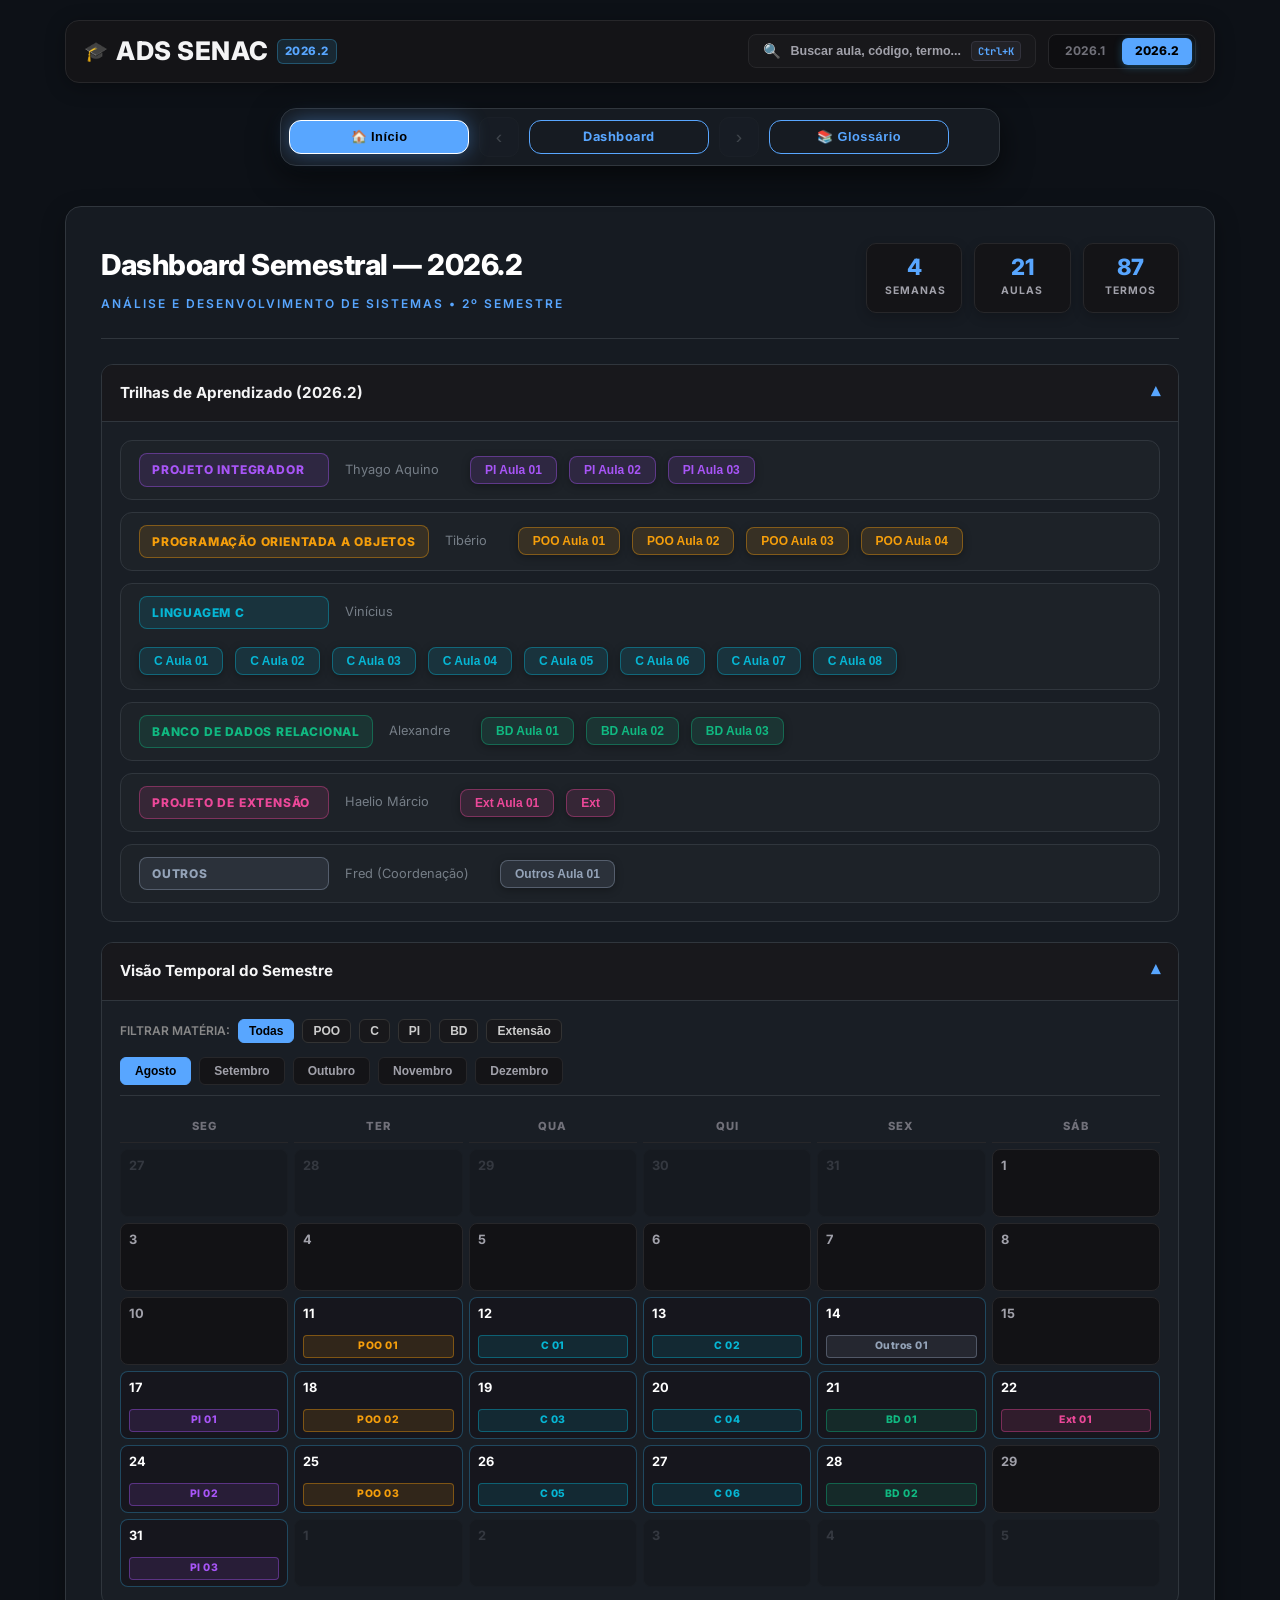
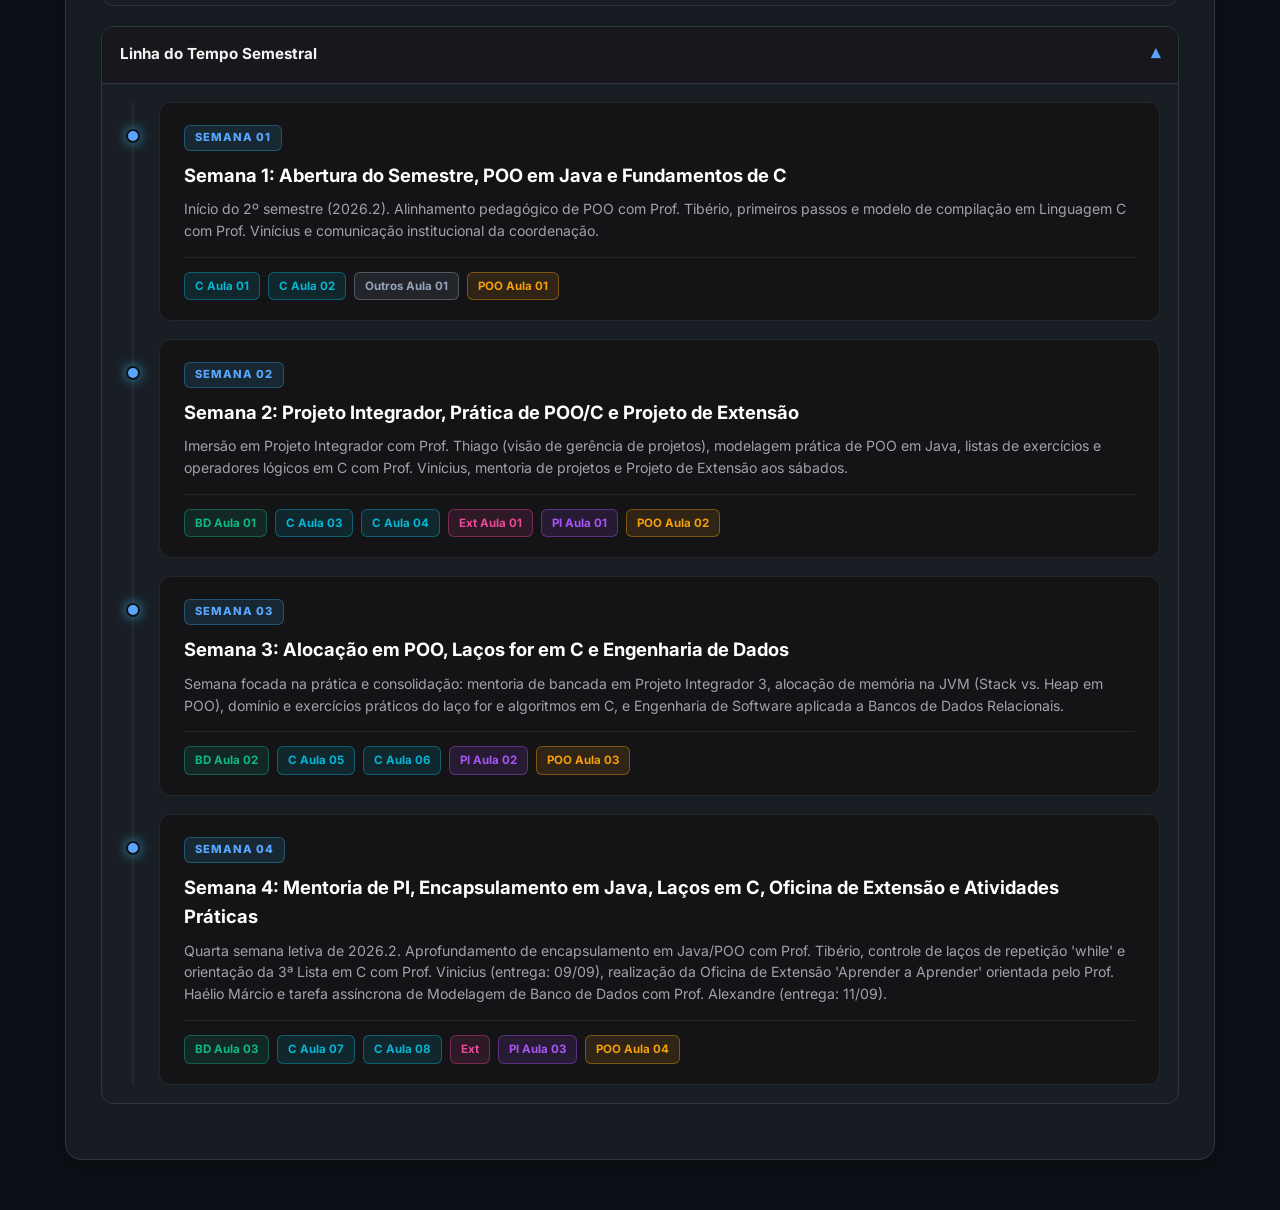
==== commit 58f81bdc: "feat(s2-w04): atualizacao da semana 04, polimorfismo ad-hoc, comandos de compilacao e atividade de b" ====
--- a/index.html
+++ b/index.html
@@ -1314,12 +1314,12 @@
                         </div>
                         <div class="stats-cards-col">
                             <div class="stat-card"><span class="stat-value">4</span><span class="stat-label">Semanas</span></div>
-                            <div class="stat-card"><span class="stat-value">16</span><span class="stat-label">Aulas</span></div>
-                            <div class="stat-card"><span class="stat-value">61</span><span class="stat-label">Termos</span></div>
+                            <div class="stat-card"><span class="stat-value">21</span><span class="stat-label">Aulas</span></div>
+                            <div class="stat-card"><span class="stat-value">87</span><span class="stat-label">Termos</span></div>
                         </div>
                     </div>
                     
-                    <details class='collapsible-section' open><summary>Trilhas de Aprendizado (2026.2)</summary><div class='collapsible-content'><div class='discipline-tracks'><div class='discipline-row'><span class='disc-badge' style='background:rgba(168, 85, 247, 0.12); color:#a855f7; border:1px solid rgba(168, 85, 247, 0.4);'>Projeto Integrador</span> <span style='font-size:0.8rem; margin-right:15px;'><span style='color:var(--text-dim); opacity:0.8;'>Thyago Aquino</span></span><div class='lesson-pills'><button class='lesson-pill' style='background:rgba(168, 85, 247, 0.12); color:#a855f7; border:1px solid rgba(168, 85, 247, 0.4);' onclick="showSection('W02-pi_01')">PI Aula 01</button><button class='lesson-pill' style='background:rgba(168, 85, 247, 0.12); color:#a855f7; border:1px solid rgba(168, 85, 247, 0.4);' onclick="showSection('W03-pi_02')">PI Aula 02</button><button class='lesson-pill' style='background:rgba(168, 85, 247, 0.12); color:#a855f7; border:1px solid rgba(168, 85, 247, 0.4);' onclick="showSection('W04-pi_03')">PI Aula 03</button></div></div><div class='discipline-row'><span class='disc-badge' style='background:rgba(245, 158, 11, 0.12); color:#f59e0b; border:1px solid rgba(245, 158, 11, 0.4);'>Programação Orientada a Objetos</span> <span style='font-size:0.8rem; margin-right:15px;'><span style='color:var(--text-dim); opacity:0.8;'>Tibério</span></span><div class='lesson-pills'><button class='lesson-pill' style='background:rgba(245, 158, 11, 0.12); color:#f59e0b; border:1px solid rgba(245, 158, 11, 0.4);' onclick="showSection('W01-poo_01')">POO Aula 01</button><button class='lesson-pill' style='background:rgba(245, 158, 11, 0.12); color:#f59e0b; border:1px solid rgba(245, 158, 11, 0.4);' onclick="showSection('W02-poo_02')">POO Aula 02</button><button class='lesson-pill' style='background:rgba(245, 158, 11, 0.12); color:#f59e0b; border:1px solid rgba(245, 158, 11, 0.4);' onclick="showSection('W03-poo_03')">POO Aula 03</button></div></div><div class='discipline-row'><span class='disc-badge' style='background:rgba(6, 182, 212, 0.12); color:#06b6d4; border:1px solid rgba(6, 182, 212, 0.4);'>Linguagem C</span> <span style='font-size:0.8rem; margin-right:15px;'><span style='color:var(--text-dim); opacity:0.8;'>Vinícius</span></span><div class='lesson-pills'><button class='lesson-pill' style='background:rgba(6, 182, 212, 0.12); color:#06b6d4; border:1px solid rgba(6, 182, 212, 0.4);' onclick="showSection('W01-c_01')">C Aula 01</button><button class='lesson-pill' style='background:rgba(6, 182, 212, 0.12); color:#06b6d4; border:1px solid rgba(6, 182, 212, 0.4);' onclick="showSection('W01-c_02')">C Aula 02</button><button class='lesson-pill' style='background:rgba(6, 182, 212, 0.12); color:#06b6d4; border:1px solid rgba(6, 182, 212, 0.4);' onclick="showSection('W02-c_03')">C Aula 03</button><button class='lesson-pill' style='background:rgba(6, 182, 212, 0.12); color:#06b6d4; border:1px solid rgba(6, 182, 212, 0.4);' onclick="showSection('W02-c_04')">C Aula 04</button><button class='lesson-pill' style='background:rgba(6, 182, 212, 0.12); color:#06b6d4; border:1px solid rgba(6, 182, 212, 0.4);' onclick="showSection('W03-c_05')">C Aula 05</button><button class='lesson-pill' style='background:rgba(6, 182, 212, 0.12); color:#06b6d4; border:1px solid rgba(6, 182, 212, 0.4);' onclick="showSection('W03-c_06')">C Aula 06</button></div></div><div class='discipline-row'><span class='disc-badge' style='background:rgba(16, 185, 129, 0.12); color:#10b981; border:1px solid rgba(16, 185, 129, 0.4);'>Banco de Dados Relacional</span> <span style='font-size:0.8rem; margin-right:15px;'><span style='color:var(--text-dim); opacity:0.8;'>Alexandre</span></span><div class='lesson-pills'><button class='lesson-pill' style='background:rgba(16, 185, 129, 0.12); color:#10b981; border:1px solid rgba(16, 185, 129, 0.4);' onclick="showSection('W02-bd_01')">BD Aula 01</button><button class='lesson-pill' style='background:rgba(16, 185, 129, 0.12); color:#10b981; border:1px solid rgba(16, 185, 129, 0.4);' onclick="showSection('W03-bd_02')">BD Aula 02</button></div></div><div class='discipline-row'><span class='disc-badge' style='background:rgba(236, 72, 153, 0.12); color:#ec4899; border:1px solid rgba(236, 72, 153, 0.4);'>Projeto de Extensão</span> <span style='font-size:0.8rem; margin-right:15px;'><span style='color:var(--text-dim); opacity:0.8;'>Haelio Márcio</span></span><div class='lesson-pills'><button class='lesson-pill' style='background:rgba(236, 72, 153, 0.12); color:#ec4899; border:1px solid rgba(236, 72, 153, 0.4);' onclick="showSection('W02-extensao_01')">Ext Aula 01</button></div></div><div class='discipline-row'><span class='disc-badge' style='background:rgba(148, 163, 184, 0.12); color:#94a3b8; border:1px solid rgba(148, 163, 184, 0.4);'>Outros</span> <span style='font-size:0.8rem; margin-right:15px;'><span style='color:var(--text-dim); opacity:0.8;'>Fred (Coordenação)</span></span><div class='lesson-pills'><button class='lesson-pill' style='background:rgba(148, 163, 184, 0.12); color:#94a3b8; border:1px solid rgba(148, 163, 184, 0.4);' onclick="showSection('W01-outros_01')">Outros Aula 01</button></div></div></div></div></details>
+                    <details class='collapsible-section' open><summary>Trilhas de Aprendizado (2026.2)</summary><div class='collapsible-content'><div class='discipline-tracks'><div class='discipline-row'><span class='disc-badge' style='background:rgba(168, 85, 247, 0.12); color:#a855f7; border:1px solid rgba(168, 85, 247, 0.4);'>Projeto Integrador</span> <span style='font-size:0.8rem; margin-right:15px;'><span style='color:var(--text-dim); opacity:0.8;'>Thyago Aquino</span></span><div class='lesson-pills'><button class='lesson-pill' style='background:rgba(168, 85, 247, 0.12); color:#a855f7; border:1px solid rgba(168, 85, 247, 0.4);' onclick="showSection('W02-pi_01')">PI Aula 01</button><button class='lesson-pill' style='background:rgba(168, 85, 247, 0.12); color:#a855f7; border:1px solid rgba(168, 85, 247, 0.4);' onclick="showSection('W03-pi_02')">PI Aula 02</button><button class='lesson-pill' style='background:rgba(168, 85, 247, 0.12); color:#a855f7; border:1px solid rgba(168, 85, 247, 0.4);' onclick="showSection('W04-pi_03')">PI Aula 03</button></div></div><div class='discipline-row'><span class='disc-badge' style='background:rgba(245, 158, 11, 0.12); color:#f59e0b; border:1px solid rgba(245, 158, 11, 0.4);'>Programação Orientada a Objetos</span> <span style='font-size:0.8rem; margin-right:15px;'><span style='color:var(--text-dim); opacity:0.8;'>Tibério</span></span><div class='lesson-pills'><button class='lesson-pill' style='background:rgba(245, 158, 11, 0.12); color:#f59e0b; border:1px solid rgba(245, 158, 11, 0.4);' onclick="showSection('W01-poo_01')">POO Aula 01</button><button class='lesson-pill' style='background:rgba(245, 158, 11, 0.12); color:#f59e0b; border:1px solid rgba(245, 158, 11, 0.4);' onclick="showSection('W02-poo_02')">POO Aula 02</button><button class='lesson-pill' style='background:rgba(245, 158, 11, 0.12); color:#f59e0b; border:1px solid rgba(245, 158, 11, 0.4);' onclick="showSection('W03-poo_03')">POO Aula 03</button><button class='lesson-pill' style='background:rgba(245, 158, 11, 0.12); color:#f59e0b; border:1px solid rgba(245, 158, 11, 0.4);' onclick="showSection('W04-poo_04')">POO Aula 04</button></div></div><div class='discipline-row'><span class='disc-badge' style='background:rgba(6, 182, 212, 0.12); color:#06b6d4; border:1px solid rgba(6, 182, 212, 0.4);'>Linguagem C</span> <span style='font-size:0.8rem; margin-right:15px;'><span style='color:var(--text-dim); opacity:0.8;'>Vinícius</span></span><div class='lesson-pills'><button class='lesson-pill' style='background:rgba(6, 182, 212, 0.12); color:#06b6d4; border:1px solid rgba(6, 182, 212, 0.4);' onclick="showSection('W01-c_01')">C Aula 01</button><button class='lesson-pill' style='background:rgba(6, 182, 212, 0.12); color:#06b6d4; border:1px solid rgba(6, 182, 212, 0.4);' onclick="showSection('W01-c_02')">C Aula 02</button><button class='lesson-pill' style='background:rgba(6, 182, 212, 0.12); color:#06b6d4; border:1px solid rgba(6, 182, 212, 0.4);' onclick="showSection('W02-c_03')">C Aula 03</button><button class='lesson-pill' style='background:rgba(6, 182, 212, 0.12); color:#06b6d4; border:1px solid rgba(6, 182, 212, 0.4);' onclick="showSection('W02-c_04')">C Aula 04</button><button class='lesson-pill' style='background:rgba(6, 182, 212, 0.12); color:#06b6d4; border:1px solid rgba(6, 182, 212, 0.4);' onclick="showSection('W03-c_05')">C Aula 05</button><button class='lesson-pill' style='background:rgba(6, 182, 212, 0.12); color:#06b6d4; border:1px solid rgba(6, 182, 212, 0.4);' onclick="showSection('W03-c_06')">C Aula 06</button><button class='lesson-pill' style='background:rgba(6, 182, 212, 0.12); color:#06b6d4; border:1px solid rgba(6, 182, 212, 0.4);' onclick="showSection('W04-c_07')">C Aula 07</button><button class='lesson-pill' style='background:rgba(6, 182, 212, 0.12); color:#06b6d4; border:1px solid rgba(6, 182, 212, 0.4);' onclick="showSection('W04-c_08')">C Aula 08</button></div></div><div class='discipline-row'><span class='disc-badge' style='background:rgba(16, 185, 129, 0.12); color:#10b981; border:1px solid rgba(16, 185, 129, 0.4);'>Banco de Dados Relacional</span> <span style='font-size:0.8rem; margin-right:15px;'><span style='color:var(--text-dim); opacity:0.8;'>Alexandre</span></span><div class='lesson-pills'><button class='lesson-pill' style='background:rgba(16, 185, 129, 0.12); color:#10b981; border:1px solid rgba(16, 185, 129, 0.4);' onclick="showSection('W02-bd_01')">BD Aula 01</button><button class='lesson-pill' style='background:rgba(16, 185, 129, 0.12); color:#10b981; border:1px solid rgba(16, 185, 129, 0.4);' onclick="showSection('W03-bd_02')">BD Aula 02</button><button class='lesson-pill' style='background:rgba(16, 185, 129, 0.12); color:#10b981; border:1px solid rgba(16, 185, 129, 0.4);' onclick="showSection('W04-bd_03')">BD Aula 03</button></div></div><div class='discipline-row'><span class='disc-badge' style='background:rgba(236, 72, 153, 0.12); color:#ec4899; border:1px solid rgba(236, 72, 153, 0.4);'>Projeto de Extensão</span> <span style='font-size:0.8rem; margin-right:15px;'><span style='color:var(--text-dim); opacity:0.8;'>Haelio Márcio</span></span><div class='lesson-pills'><button class='lesson-pill' style='background:rgba(236, 72, 153, 0.12); color:#ec4899; border:1px solid rgba(236, 72, 153, 0.4);' onclick="showSection('W02-extensao_01')">Ext Aula 01</button><button class='lesson-pill' style='background:rgba(236, 72, 153, 0.12); color:#ec4899; border:1px solid rgba(236, 72, 153, 0.4);' onclick="showSection('W04-extensao_01')">Ext </button></div></div><div class='discipline-row'><span class='disc-badge' style='background:rgba(148, 163, 184, 0.12); color:#94a3b8; border:1px solid rgba(148, 163, 184, 0.4);'>Outros</span> <span style='font-size:0.8rem; margin-right:15px;'><span style='color:var(--text-dim); opacity:0.8;'>Fred (Coordenação)</span></span><div class='lesson-pills'><button class='lesson-pill' style='background:rgba(148, 163, 184, 0.12); color:#94a3b8; border:1px solid rgba(148, 163, 184, 0.4);' onclick="showSection('W01-outros_01')">Outros Aula 01</button></div></div></div></div></details>
 
                     <details class="collapsible-section" open>
                         <summary>Visão Temporal do Semestre</summary>
@@ -1336,7 +1336,7 @@
                             </div>
                             <div class="month-selector"><button id="pill-m8" class="month-pill active" onclick="changeMonth('m8')">Agosto</button><button id="pill-m9" class="month-pill " onclick="changeMonth('m9')">Setembro</button><button id="pill-m10" class="month-pill " onclick="changeMonth('m10')">Outubro</button><button id="pill-m11" class="month-pill " onclick="changeMonth('m11')">Novembro</button><button id="pill-m12" class="month-pill " onclick="changeMonth('m12')">Dezembro</button></div>
                             <div class="calendar-wrapper">
-                                <div id="month-m8" class="calendar-view active" style="display: block;"><div class="calendar-grid"><div class="calendar-header-day">Seg</div><div class="calendar-header-day">Ter</div><div class="calendar-header-day">Qua</div><div class="calendar-header-day">Qui</div><div class="calendar-header-day">Sex</div><div class="calendar-header-day">Sáb</div><div class="calendar-day other-month"><span class="day-number">27</span></div><div class="calendar-day other-month"><span class="day-number">28</span></div><div class="calendar-day other-month"><span class="day-number">29</span></div><div class="calendar-day other-month"><span class="day-number">30</span></div><div class="calendar-day other-month"><span class="day-number">31</span></div><div class="calendar-day"><span class="day-number">1</span></div><div class="calendar-day"><span class="day-number">3</span></div><div class="calendar-day"><span class="day-number">4</span></div><div class="calendar-day"><span class="day-number">5</span></div><div class="calendar-day"><span class="day-number">6</span></div><div class="calendar-day"><span class="day-number">7</span></div><div class="calendar-day"><span class="day-number">8</span></div><div class="calendar-day"><span class="day-number">10</span></div><div class="calendar-day active-lesson" data-disc="POO" onclick="showSection('W01-poo_01')"><span class="day-number">11</span><span class='cal-tag' style='background:rgba(245, 158, 11, 0.12); color:#f59e0b; border:1px solid rgba(245, 158, 11, 0.4);'>POO 01</span></div><div class="calendar-day active-lesson" data-disc="C" onclick="showSection('W01-c_01')"><span class="day-number">12</span><span class='cal-tag' style='background:rgba(6, 182, 212, 0.12); color:#06b6d4; border:1px solid rgba(6, 182, 212, 0.4);'>C 01</span></div><div class="calendar-day active-lesson" data-disc="C" onclick="showSection('W01-c_02')"><span class="day-number">13</span><span class='cal-tag' style='background:rgba(6, 182, 212, 0.12); color:#06b6d4; border:1px solid rgba(6, 182, 212, 0.4);'>C 02</span></div><div class="calendar-day active-lesson" data-disc="Outros" onclick="showSection('W01-outros_01')"><span class="day-number">14</span><span class='cal-tag' style='background:rgba(148, 163, 184, 0.12); color:#94a3b8; border:1px solid rgba(148, 163, 184, 0.4);'>Outros 01</span></div><div class="calendar-day"><span class="day-number">15</span></div><div class="calendar-day active-lesson" data-disc="PI" onclick="showSection('W02-pi_01')"><span class="day-number">17</span><span class='cal-tag' style='background:rgba(168, 85, 247, 0.12); color:#a855f7; border:1px solid rgba(168, 85, 247, 0.4);'>PI 01</span></div><div class="calendar-day active-lesson" data-disc="POO" onclick="showSection('W02-poo_02')"><span class="day-number">18</span><span class='cal-tag' style='background:rgba(245, 158, 11, 0.12); color:#f59e0b; border:1px solid rgba(245, 158, 11, 0.4);'>POO 02</span></div><div class="calendar-day active-lesson" data-disc="C" onclick="showSection('W02-c_03')"><span class="day-number">19</span><span class='cal-tag' style='background:rgba(6, 182, 212, 0.12); color:#06b6d4; border:1px solid rgba(6, 182, 212, 0.4);'>C 03</span></div><div class="calendar-day active-lesson" data-disc="C" onclick="showSection('W02-c_04')"><span class="day-number">20</span><span class='cal-tag' style='background:rgba(6, 182, 212, 0.12); color:#06b6d4; border:1px solid rgba(6, 182, 212, 0.4);'>C 04</span></div><div class="calendar-day active-lesson" data-disc="BD" onclick="showSection('W02-bd_01')"><span class="day-number">21</span><span class='cal-tag' style='background:rgba(16, 185, 129, 0.12); color:#10b981; border:1px solid rgba(16, 185, 129, 0.4);'>BD 01</span></div><div class="calendar-day active-lesson" data-disc="Ext" onclick="showSection('W02-extensao_01')"><span class="day-number">22</span><span class='cal-tag' style='background:rgba(236, 72, 153, 0.12); color:#ec4899; border:1px solid rgba(236, 72, 153, 0.4);'>Ext 01</span></div><div class="calendar-day active-lesson" data-disc="PI" onclick="showSection('W03-pi_02')"><span class="day-number">24</span><span class='cal-tag' style='background:rgba(168, 85, 247, 0.12); color:#a855f7; border:1px solid rgba(168, 85, 247, 0.4);'>PI 02</span></div><div class="calendar-day active-lesson" data-disc="POO" onclick="showSection('W03-poo_03')"><span class="day-number">25</span><span class='cal-tag' style='background:rgba(245, 158, 11, 0.12); color:#f59e0b; border:1px solid rgba(245, 158, 11, 0.4);'>POO 03</span></div><div class="calendar-day active-lesson" data-disc="C" onclick="showSection('W03-c_05')"><span class="day-number">26</span><span class='cal-tag' style='background:rgba(6, 182, 212, 0.12); color:#06b6d4; border:1px solid rgba(6, 182, 212, 0.4);'>C 05</span></div><div class="calendar-day active-lesson" data-disc="C" onclick="showSection('W03-c_06')"><span class="day-number">27</span><span class='cal-tag' style='background:rgba(6, 182, 212, 0.12); color:#06b6d4; border:1px solid rgba(6, 182, 212, 0.4);'>C 06</span></div><div class="calendar-day active-lesson" data-disc="BD" onclick="showSection('W03-bd_02')"><span class="day-number">28</span><span class='cal-tag' style='background:rgba(16, 185, 129, 0.12); color:#10b981; border:1px solid rgba(16, 185, 129, 0.4);'>BD 02</span></div><div class="calendar-day"><span class="day-number">29</span></div><div class="calendar-day active-lesson" data-disc="PI" onclick="showSection('W04-pi_03')"><span class="day-number">31</span><span class='cal-tag' style='background:rgba(168, 85, 247, 0.12); color:#a855f7; border:1px solid rgba(168, 85, 247, 0.4);'>PI 03</span></div><div class="calendar-day other-month"><span class="day-number">1</span></div><div class="calendar-day other-month"><span class="day-number">2</span></div><div class="calendar-day other-month"><span class="day-number">3</span></div><div class="calendar-day other-month"><span class="day-number">4</span></div><div class="calendar-day other-month"><span class="day-number">5</span></div></div></div><div id="month-m9" class="calendar-view " style="display: none;"><div class="calendar-grid"><div class="calendar-header-day">Seg</div><div class="calendar-header-day">Ter</div><div class="calendar-header-day">Qua</div><div class="calendar-header-day">Qui</div><div class="calendar-header-day">Sex</div><div class="calendar-header-day">Sáb</div><div class="calendar-day other-month"><span class="day-number">31</span></div><div class="calendar-day"><span class="day-number">1</span></div><div class="calendar-day"><span class="day-number">2</span></div><div class="calendar-day"><span class="day-number">3</span></div><div class="calendar-day"><span class="day-number">4</span></div><div class="calendar-day"><span class="day-number">5</span></div><div class="calendar-day"><span class="day-number">7</span></div><div class="calendar-day"><span class="day-number">8</span></div><div class="calendar-day"><span class="day-number">9</span></div><div class="calendar-day"><span class="day-number">10</span></div><div class="calendar-day"><span class="day-number">11</span></div><div class="calendar-day"><span class="day-number">12</span></div><div class="calendar-day"><span class="day-number">14</span></div><div class="calendar-day"><span class="day-number">15</span></div><div class="calendar-day"><span class="day-number">16</span></div><div class="calendar-day"><span class="day-number">17</span></div><div class="calendar-day"><span class="day-number">18</span></div><div class="calendar-day"><span class="day-number">19</span></div><div class="calendar-day"><span class="day-number">21</span></div><div class="calendar-day"><span class="day-number">22</span></div><div class="calendar-day"><span class="day-number">23</span></div><div class="calendar-day"><span class="day-number">24</span></div><div class="calendar-day"><span class="day-number">25</span></div><div class="calendar-day"><span class="day-number">26</span></div><div class="calendar-day"><span class="day-number">28</span></div><div class="calendar-day"><span class="day-number">29</span></div><div class="calendar-day"><span class="day-number">30</span></div><div class="calendar-day other-month"><span class="day-number">1</span></div><div class="calendar-day other-month"><span class="day-number">2</span></div><div class="calendar-day other-month"><span class="day-number">3</span></div></div></div><div id="month-m10" class="calendar-view " style="display: none;"><div class="calendar-grid"><div class="calendar-header-day">Seg</div><div class="calendar-header-day">Ter</div><div class="calendar-header-day">Qua</div><div class="calendar-header-day">Qui</div><div class="calendar-header-day">Sex</div><div class="calendar-header-day">Sáb</div><div class="calendar-day other-month"><span class="day-number">28</span></div><div class="calendar-day other-month"><span class="day-number">29</span></div><div class="calendar-day other-month"><span class="day-number">30</span></div><div class="calendar-day"><span class="day-number">1</span></div><div class="calendar-day"><span class="day-number">2</span></div><div class="calendar-day"><span class="day-number">3</span></div><div class="calendar-day"><span class="day-number">5</span></div><div class="calendar-day"><span class="day-number">6</span></div><div class="calendar-day"><span class="day-number">7</span></div><div class="calendar-day"><span class="day-number">8</span></div><div class="calendar-day"><span class="day-number">9</span></div><div class="calendar-day"><span class="day-number">10</span></div><div class="calendar-day"><span class="day-number">12</span></div><div class="calendar-day"><span class="day-number">13</span></div><div class="calendar-day"><span class="day-number">14</span></div><div class="calendar-day"><span class="day-number">15</span></div><div class="calendar-day"><span class="day-number">16</span></div><div class="calendar-day"><span class="day-number">17</span></div><div class="calendar-day"><span class="day-number">19</span></div><div class="calendar-day"><span class="day-number">20</span></div><div class="calendar-day"><span class="day-number">21</span></div><div class="calendar-day"><span class="day-number">22</span></div><div class="calendar-day"><span class="day-number">23</span></div><div class="calendar-day"><span class="day-number">24</span></div><div class="calendar-day"><span class="day-number">26</span></div><div class="calendar-day"><span class="day-number">27</span></div><div class="calendar-day"><span class="day-number">28</span></div><div class="calendar-day"><span class="day-number">29</span></div><div class="calendar-day"><span class="day-number">30</span></div><div class="calendar-day"><span class="day-number">31</span></div></div></div><div id="month-m11" class="calendar-view " style="display: none;"><div class="calendar-grid"><div class="calendar-header-day">Seg</div><div class="calendar-header-day">Ter</div><div class="calendar-header-day">Qua</div><div class="calendar-header-day">Qui</div><div class="calendar-header-day">Sex</div><div class="calendar-header-day">Sáb</div><div class="calendar-day other-month"><span class="day-number">26</span></div><div class="calendar-day other-month"><span class="day-number">27</span></div><div class="calendar-day other-month"><span class="day-number">28</span></div><div class="calendar-day other-month"><span class="day-number">29</span></div><div class="calendar-day other-month"><span class="day-number">30</span></div><div class="calendar-day other-month"><span class="day-number">31</span></div><div class="calendar-day"><span class="day-number">2</span></div><div class="calendar-day"><span class="day-number">3</span></div><div class="calendar-day"><span class="day-number">4</span></div><div class="calendar-day"><span class="day-number">5</span></div><div class="calendar-day"><span class="day-number">6</span></div><div class="calendar-day"><span class="day-number">7</span></div><div class="calendar-day"><span class="day-number">9</span></div><div class="calendar-day"><span class="day-number">10</span></div><div class="calendar-day"><span class="day-number">11</span></div><div class="calendar-day"><span class="day-number">12</span></div><div class="calendar-day"><span class="day-number">13</span></div><div class="calendar-day"><span class="day-number">14</span></div><div class="calendar-day"><span class="day-number">16</span></div><div class="calendar-day"><span class="day-number">17</span></div><div class="calendar-day"><span class="day-number">18</span></div><div class="calendar-day"><span class="day-number">19</span></div><div class="calendar-day"><span class="day-number">20</span></div><div class="calendar-day"><span class="day-number">21</span></div><div class="calendar-day"><span class="day-number">23</span></div><div class="calendar-day"><span class="day-number">24</span></div><div class="calendar-day"><span class="day-number">25</span></div><div class="calendar-day"><span class="day-number">26</span></div><div class="calendar-day"><span class="day-number">27</span></div><div class="calendar-day"><span class="day-number">28</span></div><div class="calendar-day"><span class="day-number">30</span></div><div class="calendar-day other-month"><span class="day-number">1</span></div><div class="calendar-day other-month"><span class="day-number">2</span></div><div class="calendar-day other-month"><span class="day-number">3</span></div><div class="calendar-day other-month"><span class="day-number">4</span></div><div class="calendar-day other-month"><span class="day-number">5</span></div></div></div><div id="month-m12" class="calendar-view " style="display: none;"><div class="calendar-grid"><div class="calendar-header-day">Seg</div><div class="calendar-header-day">Ter</div><div class="calendar-header-day">Qua</div><div class="calendar-header-day">Qui</div><div class="calendar-header-day">Sex</div><div class="calendar-header-day">Sáb</div><div class="calendar-day other-month"><span class="day-number">30</span></div><div class="calendar-day"><span class="day-number">1</span></div><div class="calendar-day"><span class="day-number">2</span></div><div class="calendar-day"><span class="day-number">3</span></div><div class="calendar-day"><span class="day-number">4</span></div><div class="calendar-day"><span class="day-number">5</span></div><div class="calendar-day"><span class="day-number">7</span></div><div class="calendar-day"><span class="day-number">8</span></div><div class="calendar-day"><span class="day-number">9</span></div><div class="calendar-day"><span class="day-number">10</span></div><div class="calendar-day"><span class="day-number">11</span></div><div class="calendar-day"><span class="day-number">12</span></div><div class="calendar-day"><span class="day-number">14</span></div><div class="calendar-day"><span class="day-number">15</span></div><div class="calendar-day"><span class="day-number">16</span></div><div class="calendar-day"><span class="day-number">17</span></div><div class="calendar-day"><span class="day-number">18</span></div><div class="calendar-day"><span class="day-number">19</span></div><div class="calendar-day"><span class="day-number">21</span></div><div class="calendar-day"><span class="day-number">22</span></div><div class="calendar-day"><span class="day-number">23</span></div><div class="calendar-day"><span class="day-number">24</span></div><div class="calendar-day"><span class="day-number">25</span></div><div class="calendar-day"><span class="day-number">26</span></div><div class="calendar-day"><span class="day-number">28</span></div><div class="calendar-day"><span class="day-number">29</span></div><div class="calendar-day"><span class="day-number">30</span></div><div class="calendar-day"><span class="day-number">31</span></div><div class="calendar-day other-month"><span class="day-number">1</span></div><div class="calendar-day other-month"><span class="day-number">2</span></div></div></div>
+                                <div id="month-m8" class="calendar-view active" style="display: block;"><div class="calendar-grid"><div class="calendar-header-day">Seg</div><div class="calendar-header-day">Ter</div><div class="calendar-header-day">Qua</div><div class="calendar-header-day">Qui</div><div class="calendar-header-day">Sex</div><div class="calendar-header-day">Sáb</div><div class="calendar-day other-month"><span class="day-number">27</span></div><div class="calendar-day other-month"><span class="day-number">28</span></div><div class="calendar-day other-month"><span class="day-number">29</span></div><div class="calendar-day other-month"><span class="day-number">30</span></div><div class="calendar-day other-month"><span class="day-number">31</span></div><div class="calendar-day"><span class="day-number">1</span></div><div class="calendar-day"><span class="day-number">3</span></div><div class="calendar-day"><span class="day-number">4</span></div><div class="calendar-day"><span class="day-number">5</span></div><div class="calendar-day"><span class="day-number">6</span></div><div class="calendar-day"><span class="day-number">7</span></div><div class="calendar-day"><span class="day-number">8</span></div><div class="calendar-day"><span class="day-number">10</span></div><div class="calendar-day active-lesson" data-disc="POO" onclick="showSection('W01-poo_01')"><span class="day-number">11</span><span class='cal-tag' style='background:rgba(245, 158, 11, 0.12); color:#f59e0b; border:1px solid rgba(245, 158, 11, 0.4);'>POO 01</span></div><div class="calendar-day active-lesson" data-disc="C" onclick="showSection('W01-c_01')"><span class="day-number">12</span><span class='cal-tag' style='background:rgba(6, 182, 212, 0.12); color:#06b6d4; border:1px solid rgba(6, 182, 212, 0.4);'>C 01</span></div><div class="calendar-day active-lesson" data-disc="C" onclick="showSection('W01-c_02')"><span class="day-number">13</span><span class='cal-tag' style='background:rgba(6, 182, 212, 0.12); color:#06b6d4; border:1px solid rgba(6, 182, 212, 0.4);'>C 02</span></div><div class="calendar-day active-lesson" data-disc="Outros" onclick="showSection('W01-outros_01')"><span class="day-number">14</span><span class='cal-tag' style='background:rgba(148, 163, 184, 0.12); color:#94a3b8; border:1px solid rgba(148, 163, 184, 0.4);'>Outros 01</span></div><div class="calendar-day"><span class="day-number">15</span></div><div class="calendar-day active-lesson" data-disc="PI" onclick="showSection('W02-pi_01')"><span class="day-number">17</span><span class='cal-tag' style='background:rgba(168, 85, 247, 0.12); color:#a855f7; border:1px solid rgba(168, 85, 247, 0.4);'>PI 01</span></div><div class="calendar-day active-lesson" data-disc="POO" onclick="showSection('W02-poo_02')"><span class="day-number">18</span><span class='cal-tag' style='background:rgba(245, 158, 11, 0.12); color:#f59e0b; border:1px solid rgba(245, 158, 11, 0.4);'>POO 02</span></div><div class="calendar-day active-lesson" data-disc="C" onclick="showSection('W02-c_03')"><span class="day-number">19</span><span class='cal-tag' style='background:rgba(6, 182, 212, 0.12); color:#06b6d4; border:1px solid rgba(6, 182, 212, 0.4);'>C 03</span></div><div class="calendar-day active-lesson" data-disc="C" onclick="showSection('W02-c_04')"><span class="day-number">20</span><span class='cal-tag' style='background:rgba(6, 182, 212, 0.12); color:#06b6d4; border:1px solid rgba(6, 182, 212, 0.4);'>C 04</span></div><div class="calendar-day active-lesson" data-disc="BD" onclick="showSection('W02-bd_01')"><span class="day-number">21</span><span class='cal-tag' style='background:rgba(16, 185, 129, 0.12); color:#10b981; border:1px solid rgba(16, 185, 129, 0.4);'>BD 01</span></div><div class="calendar-day active-lesson" data-disc="Ext" onclick="showSection('W02-extensao_01')"><span class="day-number">22</span><span class='cal-tag' style='background:rgba(236, 72, 153, 0.12); color:#ec4899; border:1px solid rgba(236, 72, 153, 0.4);'>Ext 01</span></div><div class="calendar-day active-lesson" data-disc="PI" onclick="showSection('W03-pi_02')"><span class="day-number">24</span><span class='cal-tag' style='background:rgba(168, 85, 247, 0.12); color:#a855f7; border:1px solid rgba(168, 85, 247, 0.4);'>PI 02</span></div><div class="calendar-day active-lesson" data-disc="POO" onclick="showSection('W03-poo_03')"><span class="day-number">25</span><span class='cal-tag' style='background:rgba(245, 158, 11, 0.12); color:#f59e0b; border:1px solid rgba(245, 158, 11, 0.4);'>POO 03</span></div><div class="calendar-day active-lesson" data-disc="C" onclick="showSection('W03-c_05')"><span class="day-number">26</span><span class='cal-tag' style='background:rgba(6, 182, 212, 0.12); color:#06b6d4; border:1px solid rgba(6, 182, 212, 0.4);'>C 05</span></div><div class="calendar-day active-lesson" data-disc="C" onclick="showSection('W03-c_06')"><span class="day-number">27</span><span class='cal-tag' style='background:rgba(6, 182, 212, 0.12); color:#06b6d4; border:1px solid rgba(6, 182, 212, 0.4);'>C 06</span></div><div class="calendar-day active-lesson" data-disc="BD" onclick="showSection('W03-bd_02')"><span class="day-number">28</span><span class='cal-tag' style='background:rgba(16, 185, 129, 0.12); color:#10b981; border:1px solid rgba(16, 185, 129, 0.4);'>BD 02</span></div><div class="calendar-day"><span class="day-number">29</span></div><div class="calendar-day active-lesson" data-disc="PI" onclick="showSection('W04-pi_03')"><span class="day-number">31</span><span class='cal-tag' style='background:rgba(168, 85, 247, 0.12); color:#a855f7; border:1px solid rgba(168, 85, 247, 0.4);'>PI 03</span></div><div class="calendar-day other-month"><span class="day-number">1</span></div><div class="calendar-day other-month"><span class="day-number">2</span></div><div class="calendar-day other-month"><span class="day-number">3</span></div><div class="calendar-day other-month"><span class="day-number">4</span></div><div class="calendar-day other-month"><span class="day-number">5</span></div></div></div><div id="month-m9" class="calendar-view " style="display: none;"><div class="calendar-grid"><div class="calendar-header-day">Seg</div><div class="calendar-header-day">Ter</div><div class="calendar-header-day">Qua</div><div class="calendar-header-day">Qui</div><div class="calendar-header-day">Sex</div><div class="calendar-header-day">Sáb</div><div class="calendar-day other-month"><span class="day-number">31</span></div><div class="calendar-day active-lesson" data-disc="POO" onclick="showSection('W04-poo_04')"><span class="day-number">1</span><span class='cal-tag' style='background:rgba(245, 158, 11, 0.12); color:#f59e0b; border:1px solid rgba(245, 158, 11, 0.4);'>POO 04</span></div><div class="calendar-day active-lesson" data-disc="C" onclick="showSection('W04-c_07')"><span class="day-number">2</span><span class='cal-tag' style='background:rgba(6, 182, 212, 0.12); color:#06b6d4; border:1px solid rgba(6, 182, 212, 0.4);'>C 07</span></div><div class="calendar-day active-lesson" data-disc="Ext" onclick="showSection('W04-extensao_01')"><span class="day-number">3</span><span class='cal-tag' style='background:rgba(236, 72, 153, 0.12); color:#ec4899; border:1px solid rgba(236, 72, 153, 0.4);'>Ext </span></div><div class="calendar-day active-lesson" data-disc="BD" onclick="showSection('W04-bd_03')"><span class="day-number">4</span><span class='cal-tag' style='background:rgba(16, 185, 129, 0.12); color:#10b981; border:1px solid rgba(16, 185, 129, 0.4);'>BD 03</span></div><div class="calendar-day"><span class="day-number">5</span></div><div class="calendar-day"><span class="day-number">7</span></div><div class="calendar-day"><span class="day-number">8</span></div><div class="calendar-day"><span class="day-number">9</span></div><div class="calendar-day"><span class="day-number">10</span></div><div class="calendar-day"><span class="day-number">11</span></div><div class="calendar-day"><span class="day-number">12</span></div><div class="calendar-day"><span class="day-number">14</span></div><div class="calendar-day"><span class="day-number">15</span></div><div class="calendar-day"><span class="day-number">16</span></div><div class="calendar-day"><span class="day-number">17</span></div><div class="calendar-day"><span class="day-number">18</span></div><div class="calendar-day"><span class="day-number">19</span></div><div class="calendar-day"><span class="day-number">21</span></div><div class="calendar-day"><span class="day-number">22</span></div><div class="calendar-day"><span class="day-number">23</span></div><div class="calendar-day"><span class="day-number">24</span></div><div class="calendar-day"><span class="day-number">25</span></div><div class="calendar-day"><span class="day-number">26</span></div><div class="calendar-day"><span class="day-number">28</span></div><div class="calendar-day"><span class="day-number">29</span></div><div class="calendar-day"><span class="day-number">30</span></div><div class="calendar-day other-month"><span class="day-number">1</span></div><div class="calendar-day other-month"><span class="day-number">2</span></div><div class="calendar-day other-month"><span class="day-number">3</span></div></div></div><div id="month-m10" class="calendar-view " style="display: none;"><div class="calendar-grid"><div class="calendar-header-day">Seg</div><div class="calendar-header-day">Ter</div><div class="calendar-header-day">Qua</div><div class="calendar-header-day">Qui</div><div class="calendar-header-day">Sex</div><div class="calendar-header-day">Sáb</div><div class="calendar-day other-month"><span class="day-number">28</span></div><div class="calendar-day other-month"><span class="day-number">29</span></div><div class="calendar-day other-month"><span class="day-number">30</span></div><div class="calendar-day"><span class="day-number">1</span></div><div class="calendar-day"><span class="day-number">2</span></div><div class="calendar-day"><span class="day-number">3</span></div><div class="calendar-day"><span class="day-number">5</span></div><div class="calendar-day"><span class="day-number">6</span></div><div class="calendar-day"><span class="day-number">7</span></div><div class="calendar-day"><span class="day-number">8</span></div><div class="calendar-day"><span class="day-number">9</span></div><div class="calendar-day"><span class="day-number">10</span></div><div class="calendar-day"><span class="day-number">12</span></div><div class="calendar-day"><span class="day-number">13</span></div><div class="calendar-day"><span class="day-number">14</span></div><div class="calendar-day"><span class="day-number">15</span></div><div class="calendar-day"><span class="day-number">16</span></div><div class="calendar-day"><span class="day-number">17</span></div><div class="calendar-day"><span class="day-number">19</span></div><div class="calendar-day"><span class="day-number">20</span></div><div class="calendar-day"><span class="day-number">21</span></div><div class="calendar-day"><span class="day-number">22</span></div><div class="calendar-day"><span class="day-number">23</span></div><div class="calendar-day"><span class="day-number">24</span></div><div class="calendar-day"><span class="day-number">26</span></div><div class="calendar-day"><span class="day-number">27</span></div><div class="calendar-day"><span class="day-number">28</span></div><div class="calendar-day"><span class="day-number">29</span></div><div class="calendar-day"><span class="day-number">30</span></div><div class="calendar-day"><span class="day-number">31</span></div></div></div><div id="month-m11" class="calendar-view " style="display: none;"><div class="calendar-grid"><div class="calendar-header-day">Seg</div><div class="calendar-header-day">Ter</div><div class="calendar-header-day">Qua</div><div class="calendar-header-day">Qui</div><div class="calendar-header-day">Sex</div><div class="calendar-header-day">Sáb</div><div class="calendar-day other-month"><span class="day-number">26</span></div><div class="calendar-day other-month"><span class="day-number">27</span></div><div class="calendar-day other-month"><span class="day-number">28</span></div><div class="calendar-day other-month"><span class="day-number">29</span></div><div class="calendar-day other-month"><span class="day-number">30</span></div><div class="calendar-day other-month"><span class="day-number">31</span></div><div class="calendar-day"><span class="day-number">2</span></div><div class="calendar-day"><span class="day-number">3</span></div><div class="calendar-day"><span class="day-number">4</span></div><div class="calendar-day"><span class="day-number">5</span></div><div class="calendar-day"><span class="day-number">6</span></div><div class="calendar-day"><span class="day-number">7</span></div><div class="calendar-day"><span class="day-number">9</span></div><div class="calendar-day"><span class="day-number">10</span></div><div class="calendar-day"><span class="day-number">11</span></div><div class="calendar-day"><span class="day-number">12</span></div><div class="calendar-day"><span class="day-number">13</span></div><div class="calendar-day"><span class="day-number">14</span></div><div class="calendar-day"><span class="day-number">16</span></div><div class="calendar-day"><span class="day-number">17</span></div><div class="calendar-day"><span class="day-number">18</span></div><div class="calendar-day"><span class="day-number">19</span></div><div class="calendar-day"><span class="day-number">20</span></div><div class="calendar-day"><span class="day-number">21</span></div><div class="calendar-day"><span class="day-number">23</span></div><div class="calendar-day"><span class="day-number">24</span></div><div class="calendar-day"><span class="day-number">25</span></div><div class="calendar-day"><span class="day-number">26</span></div><div class="calendar-day"><span class="day-number">27</span></div><div class="calendar-day"><span class="day-number">28</span></div><div class="calendar-day"><span class="day-number">30</span></div><div class="calendar-day other-month"><span class="day-number">1</span></div><div class="calendar-day other-month"><span class="day-number">2</span></div><div class="calendar-day other-month"><span class="day-number">3</span></div><div class="calendar-day other-month"><span class="day-number">4</span></div><div class="calendar-day other-month"><span class="day-number">5</span></div></div></div><div id="month-m12" class="calendar-view " style="display: none;"><div class="calendar-grid"><div class="calendar-header-day">Seg</div><div class="calendar-header-day">Ter</div><div class="calendar-header-day">Qua</div><div class="calendar-header-day">Qui</div><div class="calendar-header-day">Sex</div><div class="calendar-header-day">Sáb</div><div class="calendar-day other-month"><span class="day-number">30</span></div><div class="calendar-day"><span class="day-number">1</span></div><div class="calendar-day"><span class="day-number">2</span></div><div class="calendar-day"><span class="day-number">3</span></div><div class="calendar-day"><span class="day-number">4</span></div><div class="calendar-day"><span class="day-number">5</span></div><div class="calendar-day"><span class="day-number">7</span></div><div class="calendar-day"><span class="day-number">8</span></div><div class="calendar-day"><span class="day-number">9</span></div><div class="calendar-day"><span class="day-number">10</span></div><div class="calendar-day"><span class="day-number">11</span></div><div class="calendar-day"><span class="day-number">12</span></div><div class="calendar-day"><span class="day-number">14</span></div><div class="calendar-day"><span class="day-number">15</span></div><div class="calendar-day"><span class="day-number">16</span></div><div class="calendar-day"><span class="day-number">17</span></div><div class="calendar-day"><span class="day-number">18</span></div><div class="calendar-day"><span class="day-number">19</span></div><div class="calendar-day"><span class="day-number">21</span></div><div class="calendar-day"><span class="day-number">22</span></div><div class="calendar-day"><span class="day-number">23</span></div><div class="calendar-day"><span class="day-number">24</span></div><div class="calendar-day"><span class="day-number">25</span></div><div class="calendar-day"><span class="day-number">26</span></div><div class="calendar-day"><span class="day-number">28</span></div><div class="calendar-day"><span class="day-number">29</span></div><div class="calendar-day"><span class="day-number">30</span></div><div class="calendar-day"><span class="day-number">31</span></div><div class="calendar-day other-month"><span class="day-number">1</span></div><div class="calendar-day other-month"><span class="day-number">2</span></div></div></div>
                             </div>
                         </div>
                     </details>
@@ -1367,12 +1367,12 @@
             <p class='timeline-text'>Semana focada na prática e consolidação: mentoria de bancada em Projeto Integrador 3, alocação de memória na JVM (Stack vs. Heap em POO), domínio e exercícios práticos do laço for e algoritmos em C, e Engenharia de Software aplicada a Bancos de Dados Relacionais.</p>
             <div class='timeline-mini-pills'><span class='timeline-mini-pill' style='background:rgba(16, 185, 129, 0.12); color:#10b981; border:1px solid rgba(16, 185, 129, 0.4);' onclick="event.stopPropagation(); showSection('W03-bd_02');">BD Aula 02</span><span class='timeline-mini-pill' style='background:rgba(6, 182, 212, 0.12); color:#06b6d4; border:1px solid rgba(6, 182, 212, 0.4);' onclick="event.stopPropagation(); showSection('W03-c_05');">C Aula 05</span><span class='timeline-mini-pill' style='background:rgba(6, 182, 212, 0.12); color:#06b6d4; border:1px solid rgba(6, 182, 212, 0.4);' onclick="event.stopPropagation(); showSection('W03-c_06');">C Aula 06</span><span class='timeline-mini-pill' style='background:rgba(168, 85, 247, 0.12); color:#a855f7; border:1px solid rgba(168, 85, 247, 0.4);' onclick="event.stopPropagation(); showSection('W03-pi_02');">PI Aula 02</span><span class='timeline-mini-pill' style='background:rgba(245, 158, 11, 0.12); color:#f59e0b; border:1px solid rgba(245, 158, 11, 0.4);' onclick="event.stopPropagation(); showSection('W03-poo_03');">POO Aula 03</span></div>
         </div>
-        <div class='timeline-card' onclick="showSection('W04-pi_03')">
+        <div class='timeline-card' onclick="showSection('W04-bd_03')">
             <div class='timeline-dot'></div>
             <span class='timeline-badge'>Semana 04</span>
-            <h4 class='timeline-title'>Semana 4: Mentoria de PI, Alinhamento de Extensão e Integração Tecnológica</h4>
-            <p class='timeline-text'>Abertura da quarta semana letiva de 2026.2. Estruturação formal das diretrizes institucionais de Projeto de Extensão (ODS ONU / impactos comunitários) e consultoria técnica de bancada no Projeto Integrador 3.</p>
-            <div class='timeline-mini-pills'><span class='timeline-mini-pill' style='background:rgba(168, 85, 247, 0.12); color:#a855f7; border:1px solid rgba(168, 85, 247, 0.4);' onclick="event.stopPropagation(); showSection('W04-pi_03');">PI Aula 03</span></div>
+            <h4 class='timeline-title'>Semana 4: Mentoria de PI, Encapsulamento em Java, Laços em C, Oficina de Extensão e Atividades Práticas</h4>
+            <p class='timeline-text'>Quarta semana letiva de 2026.2. Aprofundamento de encapsulamento em Java/POO com Prof. Tibério, controle de laços de repetição 'while' e orientação da 3ª Lista em C com Prof. Vinicius (entrega: 09/09), realização da Oficina de Extensão 'Aprender a Aprender' orientada pelo Prof. Haélio Márcio e tarefa assíncrona de Modelagem de Banco de Dados com Prof. Alexandre (entrega: 11/09).</p>
+            <div class='timeline-mini-pills'><span class='timeline-mini-pill' style='background:rgba(16, 185, 129, 0.12); color:#10b981; border:1px solid rgba(16, 185, 129, 0.4);' onclick="event.stopPropagation(); showSection('W04-bd_03');">BD Aula 03</span><span class='timeline-mini-pill' style='background:rgba(6, 182, 212, 0.12); color:#06b6d4; border:1px solid rgba(6, 182, 212, 0.4);' onclick="event.stopPropagation(); showSection('W04-c_07');">C Aula 07</span><span class='timeline-mini-pill' style='background:rgba(6, 182, 212, 0.12); color:#06b6d4; border:1px solid rgba(6, 182, 212, 0.4);' onclick="event.stopPropagation(); showSection('W04-c_08');">C Aula 08</span><span class='timeline-mini-pill' style='background:rgba(236, 72, 153, 0.12); color:#ec4899; border:1px solid rgba(236, 72, 153, 0.4);' onclick="event.stopPropagation(); showSection('W04-extensao_01');">Ext </span><span class='timeline-mini-pill' style='background:rgba(168, 85, 247, 0.12); color:#a855f7; border:1px solid rgba(168, 85, 247, 0.4);' onclick="event.stopPropagation(); showSection('W04-pi_03');">PI Aula 03</span><span class='timeline-mini-pill' style='background:rgba(245, 158, 11, 0.12); color:#f59e0b; border:1px solid rgba(245, 158, 11, 0.4);' onclick="event.stopPropagation(); showSection('W04-poo_04');">POO Aula 04</span></div>
         </div>
                             </div>
                         </div>
@@ -1408,7 +1408,7 @@
 <h2 id="a-anatomia-do-programa-em-c-e-o-ciclo-de-compilação">2. A
 Anatomia do Programa em C e o Ciclo de Compilação</h2>
 <p>Foi analisada a estrutura canônica de um código em C e as fases de
-compilação via GCC:</p>
+compilação via <a href="#term-gcc" class="term-link">GCC</a>:</p>
 <ul>
 <li><strong>Diretivas de Pré-Processador
 (<code>#include &lt;stdio.h&gt;</code>):</strong> Inclusão dos
@@ -1445,6 +1445,20 @@
 <span id="cb1-26"><a href="#cb1-26" aria-hidden="true" tabindex="-1"></a></span>
 <span id="cb1-27"><a href="#cb1-27" aria-hidden="true" tabindex="-1"></a>    <span class="cf">return</span> <span class="dv">0</span><span class="op">;</span> <span class="co">// Sinal de execução bem-sucedida</span></span>
 <span id="cb1-28"><a href="#cb1-28" aria-hidden="true" tabindex="-1"></a><span class="op">}</span></span></code></pre></div>
+<hr />
+<h2 id="guia-de-compilação-e-execução-multiplataforma-c">💻 Guia de
+Compilação e Execução Multiplataforma (C)</h2>
+<p>Comandos para compilar o código fonte e executar em cada
+ambiente:</p>
+<div class="sourceCode" id="cb2"><pre
+class="sourceCode bash"><code class="sourceCode bash"><span id="cb2-1"><a href="#cb2-1" aria-hidden="true" tabindex="-1"></a><span class="co"># 🐧 Linux (Terminal Bash / GCC)</span></span>
+<span id="cb2-2"><a href="#cb2-2" aria-hidden="true" tabindex="-1"></a><span class="fu">gcc</span> <span class="at">-Wall</span> <span class="at">-Wextra</span> aula01.c <span class="at">-o</span> aula01 <span class="kw">&amp;&amp;</span> <span class="ex">./aula01</span></span>
+<span id="cb2-3"><a href="#cb2-3" aria-hidden="true" tabindex="-1"></a></span>
+<span id="cb2-4"><a href="#cb2-4" aria-hidden="true" tabindex="-1"></a><span class="co"># 🪟 Windows (PowerShell / CMD / MinGW GCC)</span></span>
+<span id="cb2-5"><a href="#cb2-5" aria-hidden="true" tabindex="-1"></a><span class="fu">gcc</span> <span class="at">-Wall</span> <span class="at">-Wextra</span> aula01.c <span class="at">-o</span> aula01.exe<span class="kw">;</span> <span class="bu">.</span><span class="dt">\a</span>ula01.exe</span>
+<span id="cb2-6"><a href="#cb2-6" aria-hidden="true" tabindex="-1"></a></span>
+<span id="cb2-7"><a href="#cb2-7" aria-hidden="true" tabindex="-1"></a><span class="co"># 🍏 macOS (Terminal Zsh / Clang LLVM)</span></span>
+<span id="cb2-8"><a href="#cb2-8" aria-hidden="true" tabindex="-1"></a><span class="fu">clang</span> <span class="at">-Wall</span> <span class="at">-Wextra</span> aula01.c <span class="at">-o</span> aula01 <span class="kw">&amp;&amp;</span> <span class="ex">./aula01</span></span></code></pre></div>
 <hr />
 <h2 id="tipos-primitivos-e-o-operador-sizeof">3. Tipos Primitivos e o
 Operador <code>sizeof</code></h2>
@@ -1692,6 +1706,17 @@
 <span id="cb1-21"><a href="#cb1-21" aria-hidden="true" tabindex="-1"></a>        <span class="bu">System</span><span class="op">.</span><span class="fu">out</span><span class="op">.</span><span class="fu">println</span><span class="op">(</span><span class="st">&quot;Aluno: &quot;</span> <span class="op">+</span> <span class="kw">this</span><span class="op">.</span><span class="fu">nome</span> <span class="op">+</span> <span class="st">&quot; [Matrícula: &quot;</span> <span class="op">+</span> <span class="kw">this</span><span class="op">.</span><span class="fu">matricula</span> <span class="op">+</span> <span class="st">&quot;]&quot;</span><span class="op">);</span></span>
 <span id="cb1-22"><a href="#cb1-22" aria-hidden="true" tabindex="-1"></a>    <span class="op">}</span></span>
 <span id="cb1-23"><a href="#cb1-23" aria-hidden="true" tabindex="-1"></a><span class="op">}</span></span></code></pre></div>
+<h3 id="como-compilar-e-executar-no-terminal-multiplataforma">💻 Como
+Compilar e Executar no Terminal (Multiplataforma)</h3>
+<div class="sourceCode" id="cb2"><pre
+class="sourceCode bash"><code class="sourceCode bash"><span id="cb2-1"><a href="#cb2-1" aria-hidden="true" tabindex="-1"></a><span class="co"># 🐧 Linux (Terminal Bash / OpenJDK)</span></span>
+<span id="cb2-2"><a href="#cb2-2" aria-hidden="true" tabindex="-1"></a><span class="ex">javac</span> Aluno.java <span class="kw">&amp;&amp;</span> <span class="ex">java</span> Aluno</span>
+<span id="cb2-3"><a href="#cb2-3" aria-hidden="true" tabindex="-1"></a></span>
+<span id="cb2-4"><a href="#cb2-4" aria-hidden="true" tabindex="-1"></a><span class="co"># 🪟 Windows (PowerShell / CMD)</span></span>
+<span id="cb2-5"><a href="#cb2-5" aria-hidden="true" tabindex="-1"></a><span class="ex">javac</span> Aluno.java<span class="kw">;</span> <span class="ex">java</span> Aluno</span>
+<span id="cb2-6"><a href="#cb2-6" aria-hidden="true" tabindex="-1"></a></span>
+<span id="cb2-7"><a href="#cb2-7" aria-hidden="true" tabindex="-1"></a><span class="co"># 🍏 macOS (Terminal Zsh / OpenJDK)</span></span>
+<span id="cb2-8"><a href="#cb2-8" aria-hidden="true" tabindex="-1"></a><span class="ex">javac</span> Aluno.java <span class="kw">&amp;&amp;</span> <span class="ex">java</span> Aluno</span></code></pre></div>
 <hr />
 </div></section><section id="W02-bd_01" class="spa-section"><div class="lesson-card"><div class="lesson-metadata"><span class='disc-badge' style='background:rgba(16, 185, 129, 0.12); color:#10b981; border:1px solid rgba(16, 185, 129, 0.4);'>Banco de Dados Relacional • Alexandre</span> <span style="color:#71717a;">2026-08-21 • Aula 01</span></div><h1 style="font-size: 1.6rem; margin: 15px 0 25px 0; color: #fff;">Banco de Dados Relacional - Aula 01</h1><p>A aula inaugural de <a href="#term-banco-de-dados-relacional" class="term-link">Banco de Dados Relacional</a> com o Professor
 Alexandre estabeleceu a tese arquitetural fundamental que guiará a
@@ -1945,70 +1970,96 @@
 no início do projeto.</li>
 </ul>
 <hr />
-</div></section><section id="W02-poo_02" class="spa-section"><div class="lesson-card"><div class="lesson-metadata"><span class='disc-badge' style='background:rgba(245, 158, 11, 0.12); color:#f59e0b; border:1px solid rgba(245, 158, 11, 0.4);'>Programação Orientada a Objetos • Tibério</span> <span style="color:#71717a;">2026-08-18 • Aula 02</span></div><h1 style="font-size: 1.6rem; margin: 15px 0 25px 0; color: #fff;">Programação Orientada a Objetos - Aula 02</h1><p>A segunda aula de POO com o Professor Tibério aprofundou a distinção
-prática entre Atributos (estado) e Métodos (comportamento) através de
-modelagens diretas no quadro e no computador.</p>
+</div></section><section id="W02-poo_02" class="spa-section"><div class="lesson-card"><div class="lesson-metadata"><span class='disc-badge' style='background:rgba(245, 158, 11, 0.12); color:#f59e0b; border:1px solid rgba(245, 158, 11, 0.4);'>Programação Orientada a Objetos • Tibério</span> <span style="color:#71717a;">2026-08-18 • Aula 02</span></div><h1 style="font-size: 1.6rem; margin: 15px 0 25px 0; color: #fff;">Programação Orientada a Objetos - Aula 02</h1><p>A segunda aula de <strong>Programação Orientada a Objetos
+(POO)</strong> com o Professor Tibério aprofundou a distinção
+fundamental entre <strong>Atributos (estado)</strong> e <strong>Métodos
+(comportamento)</strong>, estruturando as primeiras classes canônicas no
+Java e lançando a modelagem do projeto corporativo
+<strong>Techlab</strong>.</p>
 <hr />
 <h2 id="atributos-vs.-métodos-o-caso-da-lâmpada-led-inteligente">1.
 Atributos vs. Métodos: O Caso da Lâmpada LED Inteligente</h2>
 <p>O Professor Tibério utilizou uma Lâmpada LED conectada para ensinar a
-arquitetura de uma <a href="#term-classe" class="term-link">classe</a>:</p>
+arquitetura elementar de uma <a href="#term-classe" class="term-link">classe</a>:</p>
 <ul>
 <li><strong>Atributos de Estado:</strong> Propriedades que guardam o
-estado atual do <a href="#term-objeto" class="term-link">objeto</a> (ex: <code>boolean ligada</code>,
+estado atual do <a href="#term-objeto" class="term-link">objeto</a> em memória (ex: <code>boolean ligada</code>,
 <code>String cor</code>, <code>int brilho</code>).</li>
-<li><strong>Métodos Operacionais:</strong> Comandos que transformam e
-protegem esse estado (ex: <code>ligar()</code>, <code>desligar()</code>,
+<li><strong>Métodos Operacionais:</strong> Comportamentos que
+transformam e protegem esse estado de forma controlada (ex:
+<code>ligar()</code>, <code>desligar()</code>,
 <code>alterarCor()</code>).</li>
 </ul>
 <div class="sourceCode" id="cb1"><pre
 class="sourceCode java"><code class="sourceCode java"><span id="cb1-1"><a href="#cb1-1" aria-hidden="true" tabindex="-1"></a><span class="co">// Modelagem canônica da Lâmpada LED inteligente em Java</span></span>
 <span id="cb1-2"><a href="#cb1-2" aria-hidden="true" tabindex="-1"></a><span class="kw">public</span> <span class="kw">class</span> LampadaLED <span class="op">{</span></span>
-<span id="cb1-3"><a href="#cb1-3" aria-hidden="true" tabindex="-1"></a>    <span class="co">// Atributos de estado (Privados)</span></span>
-<span id="cb1-4"><a href="#cb1-4" aria-hidden="true" tabindex="-1"></a>    <span class="kw">private</span> <span class="dt">boolean</span> ligada<span class="op">;</span></span>
-<span id="cb1-5"><a href="#cb1-5" aria-hidden="true" tabindex="-1"></a>    <span class="kw">private</span> <span class="bu">String</span> cor<span class="op">;</span></span>
-<span id="cb1-6"><a href="#cb1-6" aria-hidden="true" tabindex="-1"></a>    <span class="kw">private</span> <span class="dt">int</span> brilho<span class="op">;</span></span>
-<span id="cb1-7"><a href="#cb1-7" aria-hidden="true" tabindex="-1"></a></span>
-<span id="cb1-8"><a href="#cb1-8" aria-hidden="true" tabindex="-1"></a>    <span class="kw">public</span> <span class="fu">LampadaLED</span><span class="op">()</span> <span class="op">{</span></span>
-<span id="cb1-9"><a href="#cb1-9" aria-hidden="true" tabindex="-1"></a>        <span class="kw">this</span><span class="op">.</span><span class="fu">ligada</span> <span class="op">=</span> <span class="kw">false</span><span class="op">;</span></span>
-<span id="cb1-10"><a href="#cb1-10" aria-hidden="true" tabindex="-1"></a>        <span class="kw">this</span><span class="op">.</span><span class="fu">cor</span> <span class="op">=</span> <span class="st">&quot;Branca&quot;</span><span class="op">;</span></span>
-<span id="cb1-11"><a href="#cb1-11" aria-hidden="true" tabindex="-1"></a>        <span class="kw">this</span><span class="op">.</span><span class="fu">brilho</span> <span class="op">=</span> <span class="dv">100</span><span class="op">;</span></span>
-<span id="cb1-12"><a href="#cb1-12" aria-hidden="true" tabindex="-1"></a>    <span class="op">}</span></span>
-<span id="cb1-13"><a href="#cb1-13" aria-hidden="true" tabindex="-1"></a></span>
-<span id="cb1-14"><a href="#cb1-14" aria-hidden="true" tabindex="-1"></a>    <span class="kw">public</span> <span class="dt">void</span> <span class="fu">ligar</span><span class="op">()</span> <span class="op">{</span></span>
-<span id="cb1-15"><a href="#cb1-15" aria-hidden="true" tabindex="-1"></a>        <span class="kw">this</span><span class="op">.</span><span class="fu">ligada</span> <span class="op">=</span> <span class="kw">true</span><span class="op">;</span></span>
-<span id="cb1-16"><a href="#cb1-16" aria-hidden="true" tabindex="-1"></a>        <span class="bu">System</span><span class="op">.</span><span class="fu">out</span><span class="op">.</span><span class="fu">println</span><span class="op">(</span><span class="st">&quot;Lâmpada ligada na cor &quot;</span> <span class="op">+</span> <span class="kw">this</span><span class="op">.</span><span class="fu">cor</span><span class="op">);</span></span>
-<span id="cb1-17"><a href="#cb1-17" aria-hidden="true" tabindex="-1"></a>    <span class="op">}</span></span>
-<span id="cb1-18"><a href="#cb1-18" aria-hidden="true" tabindex="-1"></a></span>
-<span id="cb1-19"><a href="#cb1-19" aria-hidden="true" tabindex="-1"></a>    <span class="kw">public</span> <span class="dt">void</span> <span class="fu">desligar</span><span class="op">()</span> <span class="op">{</span></span>
-<span id="cb1-20"><a href="#cb1-20" aria-hidden="true" tabindex="-1"></a>        <span class="kw">this</span><span class="op">.</span><span class="fu">ligada</span> <span class="op">=</span> <span class="kw">false</span><span class="op">;</span></span>
-<span id="cb1-21"><a href="#cb1-21" aria-hidden="true" tabindex="-1"></a>        <span class="bu">System</span><span class="op">.</span><span class="fu">out</span><span class="op">.</span><span class="fu">println</span><span class="op">(</span><span class="st">&quot;Lâmpada desligada.&quot;</span><span class="op">);</span></span>
-<span id="cb1-22"><a href="#cb1-22" aria-hidden="true" tabindex="-1"></a>    <span class="op">}</span></span>
-<span id="cb1-23"><a href="#cb1-23" aria-hidden="true" tabindex="-1"></a></span>
-<span id="cb1-24"><a href="#cb1-24" aria-hidden="true" tabindex="-1"></a>    <span class="kw">public</span> <span class="dt">void</span> <span class="fu">alterarCor</span><span class="op">(</span><span class="bu">String</span> novaCor<span class="op">)</span> <span class="op">{</span></span>
-<span id="cb1-25"><a href="#cb1-25" aria-hidden="true" tabindex="-1"></a>        <span class="cf">if</span> <span class="op">(</span><span class="kw">this</span><span class="op">.</span><span class="fu">ligada</span><span class="op">)</span> <span class="op">{</span></span>
-<span id="cb1-26"><a href="#cb1-26" aria-hidden="true" tabindex="-1"></a>            <span class="kw">this</span><span class="op">.</span><span class="fu">cor</span> <span class="op">=</span> novaCor<span class="op">;</span></span>
-<span id="cb1-27"><a href="#cb1-27" aria-hidden="true" tabindex="-1"></a>            <span class="bu">System</span><span class="op">.</span><span class="fu">out</span><span class="op">.</span><span class="fu">println</span><span class="op">(</span><span class="st">&quot;Cor alterada para: &quot;</span> <span class="op">+</span> <span class="kw">this</span><span class="op">.</span><span class="fu">cor</span><span class="op">);</span></span>
-<span id="cb1-28"><a href="#cb1-28" aria-hidden="true" tabindex="-1"></a>        <span class="op">}</span> <span class="cf">else</span> <span class="op">{</span></span>
-<span id="cb1-29"><a href="#cb1-29" aria-hidden="true" tabindex="-1"></a>            <span class="bu">System</span><span class="op">.</span><span class="fu">out</span><span class="op">.</span><span class="fu">println</span><span class="op">(</span><span class="st">&quot;Erro: Não é possível mudar a cor de uma lâmpada apagada.&quot;</span><span class="op">);</span></span>
-<span id="cb1-30"><a href="#cb1-30" aria-hidden="true" tabindex="-1"></a>        <span class="op">}</span></span>
-<span id="cb1-31"><a href="#cb1-31" aria-hidden="true" tabindex="-1"></a>    <span class="op">}</span></span>
-<span id="cb1-32"><a href="#cb1-32" aria-hidden="true" tabindex="-1"></a><span class="op">}</span></span></code></pre></div>
-<hr />
-<h2 id="exemplos-didáticos-de-domínio-veículo-e-conta-bancária">2.
-Exemplos Didáticos de Domínio: Veículo e Conta Bancária</h2>
-<p>Para consolidar os conceitos de regras de negócio e proteção de
-estado, o Professor Tibério apresentou e explicou dois exemplos
-clássicos de modelagem:</p>
-<ul>
-<li><strong>Exemplo Veículo:</strong> Atributos de velocidade e marcha
-manipulados por métodos <code>acelerar()</code>, <code>frear()</code> e
-<code>trocarMarcha()</code>.</li>
-<li><strong>Exemplo Conta Bancária:</strong> <a href="#term-encapsulamento" class="term-link">Encapsulamento</a> de regras
-financeiras, demonstrando como métodos como <code>sacar()</code>
-garantem que operações só ocorram com saldo suficiente, impedindo a
-alteração direta e insegura do saldo por código externo.</li>
-</ul>
+<span id="cb1-3"><a href="#cb1-3" aria-hidden="true" tabindex="-1"></a>    <span class="kw">private</span> <span class="dt">boolean</span> ligada<span class="op">;</span></span>
+<span id="cb1-4"><a href="#cb1-4" aria-hidden="true" tabindex="-1"></a>    <span class="kw">private</span> <span class="bu">String</span> cor<span class="op">;</span></span>
+<span id="cb1-5"><a href="#cb1-5" aria-hidden="true" tabindex="-1"></a>    <span class="kw">private</span> <span class="dt">int</span> brilho<span class="op">;</span></span>
+<span id="cb1-6"><a href="#cb1-6" aria-hidden="true" tabindex="-1"></a></span>
+<span id="cb1-7"><a href="#cb1-7" aria-hidden="true" tabindex="-1"></a>    <span class="kw">public</span> <span class="fu">LampadaLED</span><span class="op">()</span> <span class="op">{</span></span>
+<span id="cb1-8"><a href="#cb1-8" aria-hidden="true" tabindex="-1"></a>        <span class="kw">this</span><span class="op">.</span><span class="fu">ligada</span> <span class="op">=</span> <span class="kw">false</span><span class="op">;</span></span>
+<span id="cb1-9"><a href="#cb1-9" aria-hidden="true" tabindex="-1"></a>        <span class="kw">this</span><span class="op">.</span><span class="fu">cor</span> <span class="op">=</span> <span class="st">&quot;Branca&quot;</span><span class="op">;</span></span>
+<span id="cb1-10"><a href="#cb1-10" aria-hidden="true" tabindex="-1"></a>        <span class="kw">this</span><span class="op">.</span><span class="fu">brilho</span> <span class="op">=</span> <span class="dv">100</span><span class="op">;</span></span>
+<span id="cb1-11"><a href="#cb1-11" aria-hidden="true" tabindex="-1"></a>    <span class="op">}</span></span>
+<span id="cb1-12"><a href="#cb1-12" aria-hidden="true" tabindex="-1"></a></span>
+<span id="cb1-13"><a href="#cb1-13" aria-hidden="true" tabindex="-1"></a>    <span class="kw">public</span> <span class="dt">void</span> <span class="fu">ligar</span><span class="op">()</span> <span class="op">{</span></span>
+<span id="cb1-14"><a href="#cb1-14" aria-hidden="true" tabindex="-1"></a>        <span class="kw">this</span><span class="op">.</span><span class="fu">ligada</span> <span class="op">=</span> <span class="kw">true</span><span class="op">;</span></span>
+<span id="cb1-15"><a href="#cb1-15" aria-hidden="true" tabindex="-1"></a>        <span class="bu">System</span><span class="op">.</span><span class="fu">out</span><span class="op">.</span><span class="fu">println</span><span class="op">(</span><span class="st">&quot;Lâmpada ligada na cor &quot;</span> <span class="op">+</span> <span class="kw">this</span><span class="op">.</span><span class="fu">cor</span><span class="op">);</span></span>
+<span id="cb1-16"><a href="#cb1-16" aria-hidden="true" tabindex="-1"></a>    <span class="op">}</span></span>
+<span id="cb1-17"><a href="#cb1-17" aria-hidden="true" tabindex="-1"></a></span>
+<span id="cb1-18"><a href="#cb1-18" aria-hidden="true" tabindex="-1"></a>    <span class="kw">public</span> <span class="dt">void</span> <span class="fu">desligar</span><span class="op">()</span> <span class="op">{</span></span>
+<span id="cb1-19"><a href="#cb1-19" aria-hidden="true" tabindex="-1"></a>        <span class="kw">this</span><span class="op">.</span><span class="fu">ligada</span> <span class="op">=</span> <span class="kw">false</span><span class="op">;</span></span>
+<span id="cb1-20"><a href="#cb1-20" aria-hidden="true" tabindex="-1"></a>        <span class="bu">System</span><span class="op">.</span><span class="fu">out</span><span class="op">.</span><span class="fu">println</span><span class="op">(</span><span class="st">&quot;Lâmpada desligada.&quot;</span><span class="op">);</span></span>
+<span id="cb1-21"><a href="#cb1-21" aria-hidden="true" tabindex="-1"></a>    <span class="op">}</span></span>
+<span id="cb1-22"><a href="#cb1-22" aria-hidden="true" tabindex="-1"></a></span>
+<span id="cb1-23"><a href="#cb1-23" aria-hidden="true" tabindex="-1"></a>    <span class="kw">public</span> <span class="dt">void</span> <span class="fu">alterarCor</span><span class="op">(</span><span class="bu">String</span> novaCor<span class="op">)</span> <span class="op">{</span></span>
+<span id="cb1-24"><a href="#cb1-24" aria-hidden="true" tabindex="-1"></a>        <span class="cf">if</span> <span class="op">(</span><span class="kw">this</span><span class="op">.</span><span class="fu">ligada</span><span class="op">)</span> <span class="op">{</span></span>
+<span id="cb1-25"><a href="#cb1-25" aria-hidden="true" tabindex="-1"></a>            <span class="kw">this</span><span class="op">.</span><span class="fu">cor</span> <span class="op">=</span> novaCor<span class="op">;</span></span>
+<span id="cb1-26"><a href="#cb1-26" aria-hidden="true" tabindex="-1"></a>            <span class="bu">System</span><span class="op">.</span><span class="fu">out</span><span class="op">.</span><span class="fu">println</span><span class="op">(</span><span class="st">&quot;Cor alterada para: &quot;</span> <span class="op">+</span> <span class="kw">this</span><span class="op">.</span><span class="fu">cor</span><span class="op">);</span></span>
+<span id="cb1-27"><a href="#cb1-27" aria-hidden="true" tabindex="-1"></a>        <span class="op">}</span> <span class="cf">else</span> <span class="op">{</span></span>
+<span id="cb1-28"><a href="#cb1-28" aria-hidden="true" tabindex="-1"></a>            <span class="bu">System</span><span class="op">.</span><span class="fu">out</span><span class="op">.</span><span class="fu">println</span><span class="op">(</span><span class="st">&quot;Erro: Não é possível mudar a cor de uma lâmpada apagada.&quot;</span><span class="op">);</span></span>
+<span id="cb1-29"><a href="#cb1-29" aria-hidden="true" tabindex="-1"></a>        <span class="op">}</span></span>
+<span id="cb1-30"><a href="#cb1-30" aria-hidden="true" tabindex="-1"></a>    <span class="op">}</span></span>
+<span id="cb1-31"><a href="#cb1-31" aria-hidden="true" tabindex="-1"></a><span class="op">}</span></span></code></pre></div>
+<hr />
+<h2 id="modelagem-corporativa-o-projeto-techlab-ativoti">2. Modelagem
+Corporativa: O Projeto Techlab (<code>AtivoTI</code>)</h2>
+<p>Para conectar os conceitos a sistemas reais de gestão de
+infraestrutura de TI, o docente introduziu a primeira versão da <a href="#term-classe" class="term-link">classe</a>
+<code>AtivoTI</code>:</p>
+<ul>
+<li><strong>Atributos Privados:</strong> <code>id</code>,
+<code>codigoPatrimonio</code>, <code>modelo</code>,
+<code>status</code>.</li>
+<li><strong>Construtor Primário:</strong> Inicialização dos dados vitais
+do equipamento no momento da <a href="#term-instanciacao" class="term-link">instanciação</a>.</li>
+<li><strong>Getters e Setters:</strong> Controle do ciclo de vida
+operacional do ativo (ex: transição de <code>"Ativo"</code> para
+<code>"Em Manutenção"</code>).</li>
+</ul>
+<div class="sourceCode" id="cb2"><pre
+class="sourceCode java"><code class="sourceCode java"><span id="cb2-1"><a href="#cb2-1" aria-hidden="true" tabindex="-1"></a><span class="kw">package</span><span class="im"> Techlab</span><span class="op">;</span></span>
+<span id="cb2-2"><a href="#cb2-2" aria-hidden="true" tabindex="-1"></a></span>
+<span id="cb2-3"><a href="#cb2-3" aria-hidden="true" tabindex="-1"></a><span class="kw">public</span> <span class="kw">class</span> AtivoTI <span class="op">{</span></span>
+<span id="cb2-4"><a href="#cb2-4" aria-hidden="true" tabindex="-1"></a>    <span class="kw">private</span> <span class="dt">int</span> id<span class="op">;</span></span>
+<span id="cb2-5"><a href="#cb2-5" aria-hidden="true" tabindex="-1"></a>    <span class="kw">private</span> <span class="bu">String</span> codigoPatrimonio<span class="op">;</span></span>
+<span id="cb2-6"><a href="#cb2-6" aria-hidden="true" tabindex="-1"></a>    <span class="kw">private</span> <span class="bu">String</span> modelo<span class="op">;</span></span>
+<span id="cb2-7"><a href="#cb2-7" aria-hidden="true" tabindex="-1"></a>    <span class="kw">private</span> <span class="bu">String</span> status<span class="op">;</span></span>
+<span id="cb2-8"><a href="#cb2-8" aria-hidden="true" tabindex="-1"></a></span>
+<span id="cb2-9"><a href="#cb2-9" aria-hidden="true" tabindex="-1"></a>    <span class="kw">public</span> <span class="fu">AtivoTI</span><span class="op">(</span><span class="dt">int</span> id<span class="op">,</span> <span class="bu">String</span> codigoPatrimonio<span class="op">,</span> <span class="bu">String</span> modelo<span class="op">,</span> <span class="bu">String</span> status<span class="op">)</span> <span class="op">{</span></span>
+<span id="cb2-10"><a href="#cb2-10" aria-hidden="true" tabindex="-1"></a>        <span class="kw">this</span><span class="op">.</span><span class="fu">id</span> <span class="op">=</span> id<span class="op">;</span></span>
+<span id="cb2-11"><a href="#cb2-11" aria-hidden="true" tabindex="-1"></a>        <span class="kw">this</span><span class="op">.</span><span class="fu">codigoPatrimonio</span> <span class="op">=</span> codigoPatrimonio<span class="op">;</span></span>
+<span id="cb2-12"><a href="#cb2-12" aria-hidden="true" tabindex="-1"></a>        <span class="kw">this</span><span class="op">.</span><span class="fu">modelo</span> <span class="op">=</span> modelo<span class="op">;</span></span>
+<span id="cb2-13"><a href="#cb2-13" aria-hidden="true" tabindex="-1"></a>        <span class="kw">this</span><span class="op">.</span><span class="fu">status</span> <span class="op">=</span> status<span class="op">;</span></span>
+<span id="cb2-14"><a href="#cb2-14" aria-hidden="true" tabindex="-1"></a>    <span class="op">}</span></span>
+<span id="cb2-15"><a href="#cb2-15" aria-hidden="true" tabindex="-1"></a></span>
+<span id="cb2-16"><a href="#cb2-16" aria-hidden="true" tabindex="-1"></a>    <span class="kw">public</span> <span class="dt">int</span> <span class="fu">getId</span><span class="op">()</span> <span class="op">{</span> <span class="cf">return</span> id<span class="op">;</span> <span class="op">}</span></span>
+<span id="cb2-17"><a href="#cb2-17" aria-hidden="true" tabindex="-1"></a>    <span class="kw">public</span> <span class="bu">String</span> <span class="fu">getCodigoPatrimonio</span><span class="op">()</span> <span class="op">{</span> <span class="cf">return</span> codigoPatrimonio<span class="op">;</span> <span class="op">}</span></span>
+<span id="cb2-18"><a href="#cb2-18" aria-hidden="true" tabindex="-1"></a>    <span class="kw">public</span> <span class="bu">String</span> <span class="fu">getModelo</span><span class="op">()</span> <span class="op">{</span> <span class="cf">return</span> modelo<span class="op">;</span> <span class="op">}</span></span>
+<span id="cb2-19"><a href="#cb2-19" aria-hidden="true" tabindex="-1"></a>    <span class="kw">public</span> <span class="bu">String</span> <span class="fu">getStatus</span><span class="op">()</span> <span class="op">{</span> <span class="cf">return</span> status<span class="op">;</span> <span class="op">}</span></span>
+<span id="cb2-20"><a href="#cb2-20" aria-hidden="true" tabindex="-1"></a>    <span class="kw">public</span> <span class="dt">void</span> <span class="fu">setStatus</span><span class="op">(</span><span class="bu">String</span> status<span class="op">)</span> <span class="op">{</span> <span class="kw">this</span><span class="op">.</span><span class="fu">status</span> <span class="op">=</span> status<span class="op">;</span> <span class="op">}</span></span>
+<span id="cb2-21"><a href="#cb2-21" aria-hidden="true" tabindex="-1"></a><span class="op">}</span></span></code></pre></div>
 <hr />
 </div></section><section id="W03-bd_02" class="spa-section"><div class="lesson-card"><div class="lesson-metadata"><span class='disc-badge' style='background:rgba(16, 185, 129, 0.12); color:#10b981; border:1px solid rgba(16, 185, 129, 0.4);'>Banco de Dados Relacional • Alexandre</span> <span style="color:#71717a;">2026-08-28 • Aula 02</span></div><h1 style="font-size: 1.6rem; margin: 15px 0 25px 0; color: #fff;">Banco de Dados Relacional - Aula 02</h1><p>A segunda aula de <strong><a href="#term-banco-de-dados-relacional" class="term-link">Banco de Dados Relacional</a></strong> com o
 Professor Alexandre conectou a modelagem de dados às metodologias
@@ -2265,6 +2316,416 @@
 atributos de acesso público direto (<code>private</code>) para que
 regras de validação impeçam estados inconsistentes.</p>
 <hr />
+<h2
+id="tópico-extra-engenharia-de-software-compilação-profissional-pacotes-.class-e-a-pasta-bin">🚀
+[Tópico Extra] Engenharia de Software &amp; Compilação Profissional:
+Pacotes, <code>.class</code> e a Pasta <code>bin/</code></h2>
+<blockquote>
+<p><strong>Nota:</strong> Este tópico aprofunda boas práticas de
+organização de projetos corporativos em Java. Em sala de aula, o
+professor compilou diretamente no terminal sem parâmetros adicionais,
+mas entender o que acontece nos bastidores evita bagunça e problemas
+clássicos de importação à medida que os projetos crescem.</p>
+</blockquote>
+<hr />
+<h3
+id="para-que-servem-os-arquivos-.class-e-por-que-existe-a-pasta-bin">🤔
+1. Para que servem os arquivos <code>.class</code> e por que existe a
+pasta <code>bin/</code>?</h3>
+<ul>
+<li><p><strong>O que são os arquivos <code>.class</code>
+(<a href="#term-bytecode" class="term-link">Bytecode</a>)?</strong><br />
+O Java não gera executáveis nativos diretos da máquina (como
+<code>.exe</code> no Windows ou binários ELF no Linux). O <a href="#term-compilador" class="term-link">compilador</a>
+<code>javac</code> traduz o seu código legível (<code>.java</code>) em
+<strong><a href="#term-bytecode" class="term-link">Bytecode</a></strong>, que são instruções intermediárias gravadas em
+arquivos com extensão <code>.class</code>. É esse arquivo
+<code>.class</code> que a JVM (<em>Java Virtual Machine</em>) lê,
+interpreta e executa via comando <code>java</code>.</p></li>
+<li><p><strong>Por que a pasta se chama
+<code>bin/</code>?</strong><br />
+A palavra <strong><code>bin</code></strong> é uma abreviação clássica do
+ecossistema Unix/Linux para <strong>Binaries</strong>
+(Binários/Executáveis). Em quase todos os sistemas e projetos de
+software (como <code>/usr/bin</code> no Linux, ou pastas de saída de
+IDEs como Eclipse, IntelliJ e VS Code), o diretório <code>bin/</code> ou
+<code>target/classes/</code> é a convenção padrão da indústria para
+abrigar tudo o que é <strong>produto compilado</strong>, mantendo o
+código-fonte original (<code>.java</code>) estritamente
+isolado.</p></li>
+</ul>
+<hr />
+<h3 id="compilar-sem--d-vs.-compilar-com--d-bin-a-diferença-prática">⚖️
+2. Compilar Sem <code>-d</code> vs. Compilar Com <code>-d bin</code> (A
+Diferença Prática)</h3>
+<ul>
+<li><strong>O que acontece sem <code>-d</code> (Modo
+Básico):</strong><br />
+Se você rodar apenas <code>javac Techlab/Main.java</code>, o <a href="#term-compilador" class="term-link">compilador</a>
+funcionará normalmente e criará os arquivos <code>.class</code>
+<strong>jogados dentro da mesma pasta do código-fonte</strong>. Isso
+funciona perfeitamente para testes rápidos, mas em projetos reais gera
+poluição visual, dificulta o controle de versão
+(<code>.gitignore</code>) e mistura arquivo de edição humana com arquivo
+de máquina.</li>
+<li><strong>O que acontece com <code>-d bin</code> (Modo
+Profissional):</strong><br />
+Ao passar o parâmetro <code>-d bin</code> (<em>destination</em>), o
+<code>javac</code> cria a pasta <code>bin/</code>, replica a estrutura
+do pacote (<code>bin/Techlab/</code>) e deposita exclusivamente os
+<code>.class</code> lá dentro. Seu diretório de código-fonte permanece
+100% limpo.</li>
+</ul>
+<hr />
+<h3 id="quem-deve-ter-a-declaração-package-techlab-no-cabeçalho">📦 3.
+Quem Deve Ter a Declaração <code>package Techlab;</code> no
+Cabeçalho?</h3>
+<ul>
+<li><strong>Regra Fundamental de Ouro:</strong><br />
+Se um arquivo está localizado fisicamente dentro da pasta
+<code>Techlab/</code>, ele <strong>OBRIGATORIAMENTE</strong> deve ter
+<code>package Techlab;</code> como a primeiríssima linha de código
+(antes de imports e declaração da <a href="#term-classe" class="term-link">classe</a>).</li>
+<li><strong>O <code>Main</code> também precisa ter
+<code>package</code>?</strong><br />
+<strong>SIM!</strong> Se o <code>Main.java</code> estiver dentro da
+pasta <code>Techlab/</code> junto com <code>AtivoTI.java</code> e
+<code>ChamadoSuporte.java</code>, ele <strong>deve ter</strong>
+<code>package Techlab;</code> no cabeçalho.
+<ul>
+<li>Como todos estão no mesmo pacote, o <code>Main</code> enxerga as
+classes <code>AtivoTI</code> e <code>ChamadoSuporte</code>
+<strong>diretamente, sem precisar de <code>import</code></strong>.</li>
+</ul></li>
+<li><strong>E se o <code>Main.java</code> estivesse na raiz (fora da
+pasta <code>Techlab/</code>)?</strong>
+<ul>
+<li>Nesse caso, o <code>Main.java</code> não teria <code>package</code>
+nenhum (estaria no <em>default package</em>).</li>
+<li>Porém, para usar as classes, ele precisaria declarar explicitamente
+no topo: <code>import Techlab.AtivoTI;</code> e
+<code>import Techlab.ChamadoSuporte;</code>.</li>
+<li><strong>Recomendação padrão:</strong> Manter todos os arquivos do
+módulo juntos dentro da pasta do pacote (<code>Techlab/</code>) com o
+respectivo <code>package Techlab;</code> em todos eles.</li>
+</ul></li>
+</ul>
+<hr />
+<h3 id="estrutura-de-pastas-recomendada-raiz-do-projeto">📂 4. Estrutura
+de Pastas Recomendada (Raiz do Projeto)</h3>
+<p>Você deve estar localizado na <strong>pasta raiz do projeto</strong>
+(fora da pasta <code>Techlab/</code>) ao executar os comandos no
+terminal:</p>
+<pre class="text"><code>meu_projeto/                 &lt;── [Você executa o terminal AQUI]
+├── Techlab/                 &lt;── Código-fonte (.java - edição humana)
+│   ├── AtivoTI.java         &lt;── Tem: package Techlab; na linha 1
+│   ├── ChamadoSuporte.java  &lt;── Tem: package Techlab; na linha 1
+│   └── Main.java            &lt;── Tem: package Techlab; na linha 1
+└── bin/                     &lt;── Gerado automaticamente pelo compilador (.class - Bytecode)
+    └── Techlab/
+        ├── AtivoTI.class
+        ├── ChamadoSuporte.class
+        └── Main.class</code></pre>
+<hr />
+<h3 id="o-que-significam-os-parâmetros--d-e--cp">⚙️ 5. O Que Significam
+os Parâmetros <code>-d</code> e <code>-cp</code>?</h3>
+<ul>
+<li><strong><code>-d bin</code> (Destination Directory / Diretório de
+Destino):</strong>
+<ul>
+<li>Instrui o <code>javac</code> a ler a declaração
+<code>package Techlab;</code> dentro dos arquivos e salvar todos os
+arquivos compilados (<code>.class</code>) organizados dentro de
+<code>bin/Techlab/</code>.</li>
+<li>O <a href="#term-compilador" class="term-link">compilador</a> cria a pasta <code>bin/Techlab/</code> automaticamente
+se ela não existir.</li>
+</ul></li>
+<li><strong><code>-cp bin</code> (<a href="#term-classpath" class="term-link">Classpath</a> / Caminho de
+Classes):</strong>
+<ul>
+<li>Informa à Máquina Virtual Java (<code>java</code>) onde fica a raiz
+dos pacotes compilados na hora de rodar.</li>
+<li>Como indicamos <code>-cp bin</code>, o Java busca a <a href="#term-classe" class="term-link">classe</a> principal
+através do seu nome qualificado completo: <code>Techlab.Main</code>
+(isto é, procura <code>bin/Techlab/Main.class</code>).</li>
+</ul></li>
+</ul>
+<hr />
+<h3 id="comandos-multiplataforma-executados-na-raiz">💻 6. Comandos
+Multiplataforma (Executados na Raiz)</h3>
+<div class="sourceCode" id="cb3"><pre
+class="sourceCode bash"><code class="sourceCode bash"><span id="cb3-1"><a href="#cb3-1" aria-hidden="true" tabindex="-1"></a><span class="co"># 🐧 Linux (Terminal Bash / OpenJDK)</span></span>
+<span id="cb3-2"><a href="#cb3-2" aria-hidden="true" tabindex="-1"></a><span class="ex">javac</span> <span class="at">-d</span> bin Techlab/AtivoTI.java Techlab/ChamadoSuporte.java Techlab/Main.java <span class="kw">&amp;&amp;</span> <span class="ex">java</span> <span class="at">-cp</span> bin Techlab.Main</span>
+<span id="cb3-3"><a href="#cb3-3" aria-hidden="true" tabindex="-1"></a></span>
+<span id="cb3-4"><a href="#cb3-4" aria-hidden="true" tabindex="-1"></a><span class="co"># 🪟 Windows (PowerShell / CMD)</span></span>
+<span id="cb3-5"><a href="#cb3-5" aria-hidden="true" tabindex="-1"></a><span class="ex">javac</span> <span class="at">-d</span> bin Techlab<span class="dt">\A</span>tivoTI.java Techlab<span class="dt">\C</span>hamadoSuporte.java Techlab<span class="dt">\M</span>ain.java<span class="kw">;</span> <span class="ex">java</span> <span class="at">-cp</span> bin Techlab.Main</span>
+<span id="cb3-6"><a href="#cb3-6" aria-hidden="true" tabindex="-1"></a></span>
+<span id="cb3-7"><a href="#cb3-7" aria-hidden="true" tabindex="-1"></a><span class="co"># 🍏 macOS (Terminal Zsh / OpenJDK)</span></span>
+<span id="cb3-8"><a href="#cb3-8" aria-hidden="true" tabindex="-1"></a><span class="ex">javac</span> <span class="at">-d</span> bin Techlab/AtivoTI.java Techlab/ChamadoSuporte.java Techlab/Main.java <span class="kw">&amp;&amp;</span> <span class="ex">java</span> <span class="at">-cp</span> bin Techlab.Main</span></code></pre></div>
+<blockquote>
+<p><strong>Dica Pro:</strong> No Linux e macOS, você pode compilar todos
+os arquivos do pacote de uma só vez usando curinga:<br />
+<code>javac -d bin Techlab/*.java &amp;&amp; java -cp bin Techlab.Main</code></p>
+</blockquote>
+<hr />
+</div></section><section id="W04-bd_03" class="spa-section"><div class="lesson-card"><div class="lesson-metadata"><span class='disc-badge' style='background:rgba(16, 185, 129, 0.12); color:#10b981; border:1px solid rgba(16, 185, 129, 0.4);'>Banco de Dados Relacional • Alexandre</span> <span style="color:#71717a;">2026-09-04 • Aula 03</span></div><h1 style="font-size: 1.6rem; margin: 15px 0 25px 0; color: #fff;">Banco de Dados Relacional - Aula 03 (Atividade Prática: Sistema de Assinatura de Revista)</h1><p>Na terceira aula de <strong><a href="#term-banco-de-dados-relacional" class="term-link">Banco de Dados Relacional</a></strong>, o
+Professor Alexandre disponibilizou uma <strong>Atividade Prática de
+Modelagem de Dados</strong> a ser realizada em grupos de <strong>3 a 4
+alunos</strong> de forma assíncrona. Os resultados serão trabalhados
+presencialmente no início da aula seguinte à próxima
+(<strong>11/09/2026</strong>).</p>
+<hr />
+<h2 id="instruções-e-entregas-solicitadas-pelo-professor">🎯 1.
+Instruções e Entregas Solicitadas pelo Professor</h2>
+<p>Cada grupo deve analisar o cenário de negócio proposto (<em>Sistema
+de Assinatura de Revista</em>) e produzir:</p>
+<ol type="1">
+<li><strong>Identificação das Tabelas:</strong> Mapear os conjuntos de
+dados essenciais que compõem o sistema.</li>
+<li><strong>Dicionário de Atributos:</strong> Definir o nome e o tipo
+primitivo (Inteiro, Caractere, Data, Decimal, etc.) para cada campo das
+tabelas.</li>
+<li><strong>Análise de Requisitos e Dúvidas Técnicas:</strong> Descrever
+questionamentos que a equipe de TI faria ao cliente nas partes em que as
+regras de negócio forem ambíguas ou incompletas.</li>
+</ol>
+<hr />
+<h2 id="escopo-do-cenário-assinatura-de-revista">📋 2. Escopo do
+Cenário: “Assinatura de Revista”</h2>
+<p>O domínio envolve as seguintes frentes operacionais para
+modelagem:</p>
+<ul>
+<li><strong>Publicações e Edições:</strong> Gestão de temas mensais e
+grade de artigos por edição.</li>
+<li><strong>Corpo Editorial e Avaliação:</strong> Consultores técnicos
+que avaliam artigos (critérios de originalidade, conteúdo e redação) com
+nota de corte para aprovação.</li>
+<li><strong>Assinaturas e Clientes:</strong> Gestão de pessoas físicas e
+jurídicas (com responsável corporativo) em planos anuais.</li>
+<li><strong>Ciclo de Renovação e Benefícios:</strong> Política de
+descontos cumulativos por ano de renovação e régua de avisos periódicos
+de vencimento.</li>
+</ul>
+<hr />
+</div></section><section id="W04-c_07" class="spa-section"><div class="lesson-card"><div class="lesson-metadata"><span class='disc-badge' style='background:rgba(6, 182, 212, 0.12); color:#06b6d4; border:1px solid rgba(6, 182, 212, 0.4);'>Linguagem C • Vinicius</span> <span style="color:#71717a;">2026-09-02 • Aula 07</span></div><h1 style="font-size: 1.6rem; margin: 15px 0 25px 0; color: #fff;">Linguagem C - Aula 07</h1><p>A sétima aula de <strong>Linguagem C</strong> com o Professor
+Vinicius focou exclusivamente nas estruturas de repetição
+indeterminadas: o laço de pré-teste (<code>while</code>) e o laço de
+pós-teste (<code>do-while</code>), abordando controle por sentinela,
+acumuladores e validação de entrada de dados.</p>
+<hr />
+<h2 id="laço-while-pré-teste-controle-por-sentinela-e-acumulador">1.
+Laço <code>while</code> (Pré-teste): Controle por Sentinela e
+Acumulador</h2>
+<p>O laço <code>while</code> avalia a condição lógica antes de cada
+ciclo. Caso a condição seja falsa logo na primeira verificação, o corpo
+do laço não é executado.</p>
+<h3
+id="exemplo-1-acumulador-de-notas-com-parada-por-sentinela-negativa">Exemplo
+1: Acumulador de Notas com Parada por Sentinela Negativa</h3>
+<p>Neste padrão clássico, o programa lê sucessivas notas e acumula o
+somatório até que o usuário digite um <a href="#term-valor-sentinela" class="term-link">valor sentinela</a> negativo (ex:
+<code>-1</code>), encerrando a repetição.</p>
+<div class="sourceCode" id="cb1"><pre class="sourceCode c"><code class="sourceCode c"><span id="cb1-1"><a href="#cb1-1" aria-hidden="true" tabindex="-1"></a><span class="pp">#include </span><span class="im">&lt;stdio.h&gt;</span></span>
+<span id="cb1-2"><a href="#cb1-2" aria-hidden="true" tabindex="-1"></a></span>
+<span id="cb1-3"><a href="#cb1-3" aria-hidden="true" tabindex="-1"></a><span class="dt">int</span> main<span class="op">()</span> <span class="op">{</span></span>
+<span id="cb1-4"><a href="#cb1-4" aria-hidden="true" tabindex="-1"></a>    <span class="dt">float</span> nota <span class="op">=</span> <span class="fl">0.0</span><span class="op">,</span> soma <span class="op">=</span> <span class="fl">0.0</span><span class="op">;</span></span>
+<span id="cb1-5"><a href="#cb1-5" aria-hidden="true" tabindex="-1"></a>    <span class="dt">int</span> total <span class="op">=</span> <span class="dv">0</span><span class="op">;</span></span>
+<span id="cb1-6"><a href="#cb1-6" aria-hidden="true" tabindex="-1"></a></span>
+<span id="cb1-7"><a href="#cb1-7" aria-hidden="true" tabindex="-1"></a>    printf<span class="op">(</span><span class="st">&quot;Digite uma nota (ou valor negativo para encerrar): &quot;</span><span class="op">);</span></span>
+<span id="cb1-8"><a href="#cb1-8" aria-hidden="true" tabindex="-1"></a>    scanf<span class="op">(</span><span class="st">&quot;</span><span class="sc">%f</span><span class="st">&quot;</span><span class="op">,</span> <span class="op">&amp;</span>nota<span class="op">);</span></span>
+<span id="cb1-9"><a href="#cb1-9" aria-hidden="true" tabindex="-1"></a></span>
+<span id="cb1-10"><a href="#cb1-10" aria-hidden="true" tabindex="-1"></a>    <span class="co">// O laço só executa enquanto a nota for válida (&gt;= 0)</span></span>
+<span id="cb1-11"><a href="#cb1-11" aria-hidden="true" tabindex="-1"></a>    <span class="cf">while</span> <span class="op">(</span>nota <span class="op">&gt;=</span> <span class="fl">0.0</span><span class="op">)</span> <span class="op">{</span></span>
+<span id="cb1-12"><a href="#cb1-12" aria-hidden="true" tabindex="-1"></a>        soma <span class="op">+=</span> nota<span class="op">;</span></span>
+<span id="cb1-13"><a href="#cb1-13" aria-hidden="true" tabindex="-1"></a>        total<span class="op">++;</span></span>
+<span id="cb1-14"><a href="#cb1-14" aria-hidden="true" tabindex="-1"></a>        printf<span class="op">(</span><span class="st">&quot;Soma parcial: </span><span class="sc">%.2f</span><span class="st"> | Notas inseridas: </span><span class="sc">%d\n</span><span class="st">&quot;</span><span class="op">,</span> soma<span class="op">,</span> total<span class="op">);</span></span>
+<span id="cb1-15"><a href="#cb1-15" aria-hidden="true" tabindex="-1"></a>        </span>
+<span id="cb1-16"><a href="#cb1-16" aria-hidden="true" tabindex="-1"></a>        printf<span class="op">(</span><span class="st">&quot;Digite a proxima nota (negativo para sair): &quot;</span><span class="op">);</span></span>
+<span id="cb1-17"><a href="#cb1-17" aria-hidden="true" tabindex="-1"></a>        scanf<span class="op">(</span><span class="st">&quot;</span><span class="sc">%f</span><span class="st">&quot;</span><span class="op">,</span> <span class="op">&amp;</span>nota<span class="op">);</span></span>
+<span id="cb1-18"><a href="#cb1-18" aria-hidden="true" tabindex="-1"></a>    <span class="op">}</span></span>
+<span id="cb1-19"><a href="#cb1-19" aria-hidden="true" tabindex="-1"></a></span>
+<span id="cb1-20"><a href="#cb1-20" aria-hidden="true" tabindex="-1"></a>    <span class="cf">if</span> <span class="op">(</span>total <span class="op">&gt;</span> <span class="dv">0</span><span class="op">)</span> <span class="op">{</span></span>
+<span id="cb1-21"><a href="#cb1-21" aria-hidden="true" tabindex="-1"></a>        printf<span class="op">(</span><span class="st">&quot;</span><span class="sc">\n</span><span class="st">Total de notas: </span><span class="sc">%d\n</span><span class="st">&quot;</span><span class="op">,</span> total<span class="op">);</span></span>
+<span id="cb1-22"><a href="#cb1-22" aria-hidden="true" tabindex="-1"></a>        printf<span class="op">(</span><span class="st">&quot;Media final: </span><span class="sc">%.2f\n</span><span class="st">&quot;</span><span class="op">,</span> soma <span class="op">/</span> total<span class="op">);</span></span>
+<span id="cb1-23"><a href="#cb1-23" aria-hidden="true" tabindex="-1"></a>    <span class="op">}</span> <span class="cf">else</span> <span class="op">{</span></span>
+<span id="cb1-24"><a href="#cb1-24" aria-hidden="true" tabindex="-1"></a>        printf<span class="op">(</span><span class="st">&quot;</span><span class="sc">\n</span><span class="st">Nenhuma nota valida foi inserida.</span><span class="sc">\n</span><span class="st">&quot;</span><span class="op">);</span></span>
+<span id="cb1-25"><a href="#cb1-25" aria-hidden="true" tabindex="-1"></a>    <span class="op">}</span></span>
+<span id="cb1-26"><a href="#cb1-26" aria-hidden="true" tabindex="-1"></a></span>
+<span id="cb1-27"><a href="#cb1-27" aria-hidden="true" tabindex="-1"></a>    <span class="cf">return</span> <span class="dv">0</span><span class="op">;</span></span>
+<span id="cb1-28"><a href="#cb1-28" aria-hidden="true" tabindex="-1"></a><span class="op">}</span></span></code></pre></div>
+<hr />
+<h2 id="laço-do-while-pós-teste-validação-obrigatória-de-entrada">2.
+Laço <code>do-while</code> (Pós-teste): Validação Obrigatória de
+Entrada</h2>
+<p>O laço <code>do-while</code> garante que o bloco de instruções seja
+executado <strong>ao menos uma vez</strong> antes de checar a condição
+lógica. É a estrutura recomendada para garantir que dados inseridos pelo
+usuário estejam dentro de uma faixa válida.</p>
+<h3 id="exemplo-2-validação-de-entrada-no-intervalo-0-10">Exemplo 2:
+Validação de Entrada no Intervalo [0, 10]</h3>
+<p>O programa repete a solicitação caso o usuário insira uma nota fora
+do intervalo permitido.</p>
+<div class="sourceCode" id="cb2"><pre class="sourceCode c"><code class="sourceCode c"><span id="cb2-1"><a href="#cb2-1" aria-hidden="true" tabindex="-1"></a><span class="pp">#include </span><span class="im">&lt;stdio.h&gt;</span></span>
+<span id="cb2-2"><a href="#cb2-2" aria-hidden="true" tabindex="-1"></a></span>
+<span id="cb2-3"><a href="#cb2-3" aria-hidden="true" tabindex="-1"></a><span class="dt">int</span> main<span class="op">()</span> <span class="op">{</span></span>
+<span id="cb2-4"><a href="#cb2-4" aria-hidden="true" tabindex="-1"></a>    <span class="dt">float</span> nota<span class="op">;</span></span>
+<span id="cb2-5"><a href="#cb2-5" aria-hidden="true" tabindex="-1"></a></span>
+<span id="cb2-6"><a href="#cb2-6" aria-hidden="true" tabindex="-1"></a>    <span class="co">// Executa ao menos uma vez e repete se o valor for inválido</span></span>
+<span id="cb2-7"><a href="#cb2-7" aria-hidden="true" tabindex="-1"></a>    <span class="cf">do</span> <span class="op">{</span></span>
+<span id="cb2-8"><a href="#cb2-8" aria-hidden="true" tabindex="-1"></a>        printf<span class="op">(</span><span class="st">&quot;Informe uma nota valida entre 0.0 e 10.0: &quot;</span><span class="op">);</span></span>
+<span id="cb2-9"><a href="#cb2-9" aria-hidden="true" tabindex="-1"></a>        scanf<span class="op">(</span><span class="st">&quot;</span><span class="sc">%f</span><span class="st">&quot;</span><span class="op">,</span> <span class="op">&amp;</span>nota<span class="op">);</span></span>
+<span id="cb2-10"><a href="#cb2-10" aria-hidden="true" tabindex="-1"></a></span>
+<span id="cb2-11"><a href="#cb2-11" aria-hidden="true" tabindex="-1"></a>        <span class="cf">if</span> <span class="op">(</span>nota <span class="op">&lt;</span> <span class="fl">0.0</span> <span class="op">||</span> nota <span class="op">&gt;</span> <span class="fl">10.0</span><span class="op">)</span> <span class="op">{</span></span>
+<span id="cb2-12"><a href="#cb2-12" aria-hidden="true" tabindex="-1"></a>            printf<span class="op">(</span><span class="st">&quot;[ERRO] Nota invalida! O valor deve estar entre 0 e 10.</span><span class="sc">\n\n</span><span class="st">&quot;</span><span class="op">);</span></span>
+<span id="cb2-13"><a href="#cb2-13" aria-hidden="true" tabindex="-1"></a>        <span class="op">}</span></span>
+<span id="cb2-14"><a href="#cb2-14" aria-hidden="true" tabindex="-1"></a>    <span class="op">}</span> <span class="cf">while</span> <span class="op">(</span>nota <span class="op">&lt;</span> <span class="fl">0.0</span> <span class="op">||</span> nota <span class="op">&gt;</span> <span class="fl">10.0</span><span class="op">);</span></span>
+<span id="cb2-15"><a href="#cb2-15" aria-hidden="true" tabindex="-1"></a></span>
+<span id="cb2-16"><a href="#cb2-16" aria-hidden="true" tabindex="-1"></a>    printf<span class="op">(</span><span class="st">&quot;</span><span class="sc">\n</span><span class="st">Nota aceita com sucesso: </span><span class="sc">%.2f\n</span><span class="st">&quot;</span><span class="op">,</span> nota<span class="op">);</span></span>
+<span id="cb2-17"><a href="#cb2-17" aria-hidden="true" tabindex="-1"></a>    <span class="cf">return</span> <span class="dv">0</span><span class="op">;</span></span>
+<span id="cb2-18"><a href="#cb2-18" aria-hidden="true" tabindex="-1"></a><span class="op">}</span></span></code></pre></div>
+<hr />
+<h2 id="comparativo-prático-while-vs.-do-while">3. Comparativo Prático:
+<code>while</code> vs. <code>do-while</code></h2>
+<table>
+<colgroup>
+<col style="width: 33%" />
+<col style="width: 33%" />
+<col style="width: 33%" />
+</colgroup>
+<thead>
+<tr>
+<th style="text-align: left;">Característica</th>
+<th style="text-align: left;">Laço <code>while</code> (Pré-teste)</th>
+<th style="text-align: left;">Laço <code>do-while</code>
+(Pós-teste)</th>
+</tr>
+</thead>
+<tbody>
+<tr>
+<td style="text-align: left;"><strong>Momento da Avaliação</strong></td>
+<td style="text-align: left;">Antes de entrar no laço.</td>
+<td style="text-align: left;">Ao final de cada <a href="#term-iteracao" class="term-link">iteração</a>.</td>
+</tr>
+<tr>
+<td style="text-align: left;"><strong>Execução Mínima</strong></td>
+<td style="text-align: left;">0 vezes (pode nunca executar).</td>
+<td style="text-align: left;">1 vez (sempre executa ao menos uma
+vez).</td>
+</tr>
+<tr>
+<td style="text-align: left;"><strong>Cenário Típico</strong></td>
+<td style="text-align: left;">Leitura de arquivos, fluxos com
+sentinela.</td>
+<td style="text-align: left;">Menus de navegação, validação de inputs do
+usuário.</td>
+</tr>
+</tbody>
+</table>
+<hr />
+</div></section><section id="W04-c_08" class="spa-section"><div class="lesson-card"><div class="lesson-metadata"><span class='disc-badge' style='background:rgba(6, 182, 212, 0.12); color:#06b6d4; border:1px solid rgba(6, 182, 212, 0.4);'>Linguagem C • Vinicius</span> <span style="color:#71717a;">2026-09-03 • Aula 08</span></div><h1 style="font-size: 1.6rem; margin: 15px 0 25px 0; color: #fff;">Linguagem C - Aula 08 (Prática & 3ª Lista de Exercícios)</h1><p>A oitava aula de <strong>Linguagem C</strong> com o Professor
+Vinicius consistiu em uma sessão prática de laboratório dedicada à
+consolidação de algoritmos iterativos e ao lançamento formal da
+<strong>3ª <a href="#term-lista-de-exercicios" class="term-link">Lista de Exercícios</a> da Disciplina</strong> (com data limite
+de submissão agendada para <strong>09/09/2026</strong>).</p>
+<hr />
+<h2 id="diretrizes-da-3ª-lista-de-exercícios-em-c">1. Diretrizes da 3ª
+Lista de Exercícios em C</h2>
+<p>O docente disponibilizou o caderno de exercícios com foco na
+integração de estruturas de repetição, vetores unidimensionais, matrizes
+e <a href="#term-modularizacao" class="term-link">modularização</a> por funções:</p>
+<ul>
+<li><strong>Escopo Prático:</strong> Implementação de algoritmos
+clássicos de busca, ordenação elementar, cálculos de estatística básica
+em vetores e validação de matrizes quadradas.</li>
+<li><strong>Rigor de <a href="#term-modularizacao" class="term-link">Modularização</a>:</strong> Exigência de divisão do
+código-fonte em arquivos de cabeçalho (<code>.h</code>), implementação
+de funções (<code>.c</code>) e módulo principal
+(<code>main.c</code>).</li>
+<li><strong>Data Limite de Entrega:</strong> <strong>09 de Setembro de
+2026 (Quarta-feira)</strong> via ambiente acadêmico institucional.</li>
+</ul>
+<hr />
+<h2 id="boas-práticas-de-implementação-e-compilação">2. Boas Práticas de
+Implementação e Compilação</h2>
+<ul>
+<li><strong>Passagem de Parâmetros por Referência (Ponteiros):</strong>
+Uso de ponteiros para permitir que funções modifiquem o estado de
+variáveis externas e operem sobre blocos contíguos de memória.</li>
+<li><strong>Flags de Compilação Rígidas:</strong> Recomendação de
+compilação via <a href="#term-gcc" class="term-link">GCC</a> com as diretivas <code>-Wall -Wextra -pedantic</code>
+para detecção precoce de conversões de tipo implícitas e vazamentos de
+memória.</li>
+</ul>
+<hr />
+<h2
+id="orientação-como-compilar-projetos-c-modularizados-múltiplos-arquivos">💡
+Orientação: Como Compilar Projetos C Modularizados (Múltiplos
+Arquivos)</h2>
+<p>Quando o projeto é dividido em arquivos de cabeçalho
+(<code>funcoes.h</code>), implementação das funções
+(<code>funcoes.c</code>) e o ponto de entrada (<code>main.c</code>),
+todos os arquivos <code>.c</code> devem ser passados conjuntamente ao
+<a href="#term-compilador" class="term-link">compilador</a>:</p>
+<div class="sourceCode" id="cb1"><pre
+class="sourceCode bash"><code class="sourceCode bash"><span id="cb1-1"><a href="#cb1-1" aria-hidden="true" tabindex="-1"></a><span class="co"># 🐧 Linux (Terminal Bash / GCC)</span></span>
+<span id="cb1-2"><a href="#cb1-2" aria-hidden="true" tabindex="-1"></a><span class="fu">gcc</span> <span class="at">-Wall</span> <span class="at">-Wextra</span> main.c funcoes.c <span class="at">-o</span> programa <span class="kw">&amp;&amp;</span> <span class="ex">./programa</span></span>
+<span id="cb1-3"><a href="#cb1-3" aria-hidden="true" tabindex="-1"></a></span>
+<span id="cb1-4"><a href="#cb1-4" aria-hidden="true" tabindex="-1"></a><span class="co"># 🪟 Windows (PowerShell / MinGW GCC)</span></span>
+<span id="cb1-5"><a href="#cb1-5" aria-hidden="true" tabindex="-1"></a><span class="fu">gcc</span> <span class="at">-Wall</span> <span class="at">-Wextra</span> main.c funcoes.c <span class="at">-o</span> programa.exe<span class="kw">;</span> <span class="bu">.</span><span class="dt">\p</span>rograma.exe</span>
+<span id="cb1-6"><a href="#cb1-6" aria-hidden="true" tabindex="-1"></a></span>
+<span id="cb1-7"><a href="#cb1-7" aria-hidden="true" tabindex="-1"></a><span class="co"># 🍏 macOS (Terminal Zsh / Clang LLVM)</span></span>
+<span id="cb1-8"><a href="#cb1-8" aria-hidden="true" tabindex="-1"></a><span class="fu">clang</span> <span class="at">-Wall</span> <span class="at">-Wextra</span> main.c funcoes.c <span class="at">-o</span> programa <span class="kw">&amp;&amp;</span> <span class="ex">./programa</span></span></code></pre></div>
+<hr />
+</div></section><section id="W04-extensao_01" class="spa-section"><div class="lesson-card"><div class="lesson-metadata"><span class='disc-badge' style='background:rgba(236, 72, 153, 0.12); color:#ec4899; border:1px solid rgba(236, 72, 153, 0.4);'>Projeto de Extensão • Haélio Márcio</span> <span style="color:#71717a;">2026-09-03 • </span></div><h1 style="font-size: 1.6rem; margin: 15px 0 25px 0; color: #fff;">Projeto de Extensão - Oficina 01 (Aprender a Aprender na Prática)</h1><p>A primeira intervenção presencial do <strong><a href="#term-projeto-de-extensao" class="term-link">Projeto de Extensão</a>
+Universitária</strong>, orientada pelo Professor Me. Haélio Márcio e
+facilitada pelo discente Jeronimo Silva, apresentou a oficina prática
+<strong>“Aprender a Aprender na Prática: <a href="#term-autonomia-cognitiva" class="term-link">Autonomia Cognitiva</a>, Mídias de
+Estudo e Uso Ativo de IA”</strong>, voltada aos alunos da Faculdade
+SENAC e à comunidade acadêmica.</p>
+<hr />
+<h2 id="fundamentação-neurocognitiva-da-aprendizagem">1. Fundamentação
+Neurocognitiva da Aprendizagem</h2>
+<p>A oficina abordou os mecanismos biológicos que governam a aquisição
+de novas competências técnicas e intelectuais:</p>
+<ul>
+<li><strong>Mielinização Neural:</strong> O treinamento deliberado cria
+bainhas de mielina que aceleram a propagação do impulso nervoso nas
+sinapses de <span class="math inline">2 km/h</span> para até <span
+class="math inline">400 km/h</span>. O desconforto cognitivo inicial é
+parte natural do processo de expansão sináptica.</li>
+<li><strong>Modo Focado vs. <a href="#term-modo-difuso" class="term-link">Modo Difuso</a>:</strong> A alternância entre o
+estudo concentrado e momentos de descompressão (caminhadas, descanso,
+sono) é indispensável para a consolidação de nós conceituais profundos e
+a emersão de insights (<em>Efeito Eureka</em>).</li>
+<li><strong>Recuperação Ativa (<em>Active Recall</em>):</strong>
+Rompimento com a “ilusão de competência” gerada por leituras passivas ou
+simples grifos de textos, enfatizando a necessidade de testar a memória
+sem suportes visuais.</li>
+</ul>
+<hr />
+<h2
+id="multiplicidade-de-mídias-e-a-inteligência-artificial-socrática">2.
+Multiplicidade de Mídias e a Inteligência Artificial Socrática</h2>
+<ul>
+<li><strong>O Mito de Theuth (<em>Fedro</em> de Platão):</strong>
+Reflexão epistemológica sobre o advento de novas mídias e a relevância
+do confronto dialógico do saber.</li>
+<li><strong>Uso Ativo de IA:</strong> Emprego da inteligência artificial
+generativa não para obtenção de respostas prontas, mas como tutora
+dialógica socrática (geração de analogias cotidianas e aplicação de
+testes com dificuldade progressiva).</li>
+<li><strong><a href="#term-tecnica-de-feynman" class="term-link">Técnica de Feynman</a>:</strong> Exercício prático de
+simplificação conceitual, no qual o domínio de um assunto é medido pela
+capacidade de explicá-lo com clareza para diferentes públicos.</li>
+</ul>
+<hr />
+<h2 id="coleta-de-dados-instrumentação-da-extensão">3. Coleta de Dados
+&amp; Instrumentação da Extensão</h2>
+<p>O projeto operacionalizou dois formulários objetivos de mensuração
+(Pré-Oficina / Diagnóstico de Entrada e Pós-Oficina / Avaliação de
+Impacto e NPS), cujos dados quantitativos fundamentarão o relatório
+extensionista institucional.</p>
+<hr />
 </div></section><section id="W04-pi_03" class="spa-section"><div class="lesson-card"><div class="lesson-metadata"><span class='disc-badge' style='background:rgba(168, 85, 247, 0.12); color:#a855f7; border:1px solid rgba(168, 85, 247, 0.4);'>Projeto Integrador • Docente Titular</span> <span style="color:#71717a;">2026-08-31 • Aula 03</span></div><h1 style="font-size: 1.6rem; margin: 15px 0 25px 0; color: #fff;">Projeto Integrador 3 - Aula 03</h1><p>A terceira aula de <strong><a href="#term-projeto-integrador" class="term-link">Projeto Integrador</a> 3 (PI3)</strong>
 integrou a consultoria técnica aos projetos de bancada com a
 apresentação das novas diretrizes institucionais do <strong>Projeto de
@@ -2304,7 +2765,7 @@
 protótipo funcional.<br />
 3. <strong>Dossiê de Evidências &amp; Termo de Parceria:</strong>
 Comprovação documental com registro fotográfico, <a href="#term-termo-de-validacao" class="term-link">termo de validação</a>
-assinado pela entidade parceira (via Gov.br ou assinatura digital
+assinado pela <a href="#term-entidade" class="term-link">entidade</a> parceira (via Gov.br ou assinatura digital
 institucional) e entrega de manuais ou cartilhas explicativas em
 PDF.</p>
 <hr />
@@ -2319,6 +2780,126 @@
 desenvolvida sirva de base para a oficina e coleta de evidências em
 campo.</p>
 <hr />
+</div></section><section id="W04-poo_04" class="spa-section"><div class="lesson-card"><div class="lesson-metadata"><span class='disc-badge' style='background:rgba(245, 158, 11, 0.12); color:#f59e0b; border:1px solid rgba(245, 158, 11, 0.4);'>Programação Orientada a Objetos • Tibério</span> <span style="color:#71717a;">2026-09-01 • Aula 04</span></div><h1 style="font-size: 1.6rem; margin: 15px 0 25px 0; color: #fff;">Programação Orientada a Objetos - Aula 04</h1><p>A quarta aula de <strong>Programação Orientada a Objetos
+(POO)</strong> com o Professor Tibério avançou na engenharia do projeto
+<strong>Techlab</strong>, explorando o <strong>Polimorfismo
+Ad-hoc</strong> através da <a href="#term-sobrecarga-de-construtores" class="term-link">sobrecarga de construtores</a>
+(<code>Constructor Overloading</code>), a delegação de inicialização com
+<code>this()</code>, a associação estrutural de classes de domínio
+(<code>ChamadoSuporte</code> <span class="math inline">→</span>
+<code>AtivoTI</code>), o <a href="#term-encapsulamento" class="term-link">encapsulamento</a> com imutabilidade parcial e a
+sobrescrita do <a href="#term-metodo" class="term-link">método</a> <code>@Override toString()</code>.</p>
+<hr />
+<h2 id="polimorfismo-ad-hoc-e-sobrecarga-de-construtores">1.
+Polimorfismo Ad-hoc e Sobrecarga de Construtores</h2>
+<p>O Professor Tibério introduziu o conceito de <strong>Polimorfismo
+Ad-hoc</strong> (sobrecarga de métodos e construtores), demonstrando
+como um mesmo identificador ou construtor pode assumir diferentes formas
+e comportamentos em função dos parâmetros fornecidos:</p>
+<ul>
+<li><strong>Construtor Completo:</strong> Inicializa explicitamente
+todos os atributos do <a href="#term-objeto" class="term-link">objeto</a> (<code>id</code>, <code>patrimonio</code>,
+<code>modelo</code>, <code>status</code>).</li>
+<li><strong>Construtor Sobrecarregado (<a href="#term-polimorfismo-ad-hoc" class="term-link">Polimorfismo Ad-hoc</a> via
+<code>this()</code>):</strong> Permite um fluxo de cadastro simplificado
+em que o <code>status</code> não é passado pelo usuário, aplicando o
+valor padrão <code>"Ativo"</code> através da delegação
+<code>this(id, patrimonio, modelo, "Ativo");</code>.</li>
+</ul>
+<div class="sourceCode" id="cb1"><pre
+class="sourceCode java"><code class="sourceCode java"><span id="cb1-1"><a href="#cb1-1" aria-hidden="true" tabindex="-1"></a><span class="kw">package</span><span class="im"> Techlab</span><span class="op">;</span></span>
+<span id="cb1-2"><a href="#cb1-2" aria-hidden="true" tabindex="-1"></a></span>
+<span id="cb1-3"><a href="#cb1-3" aria-hidden="true" tabindex="-1"></a><span class="kw">public</span> <span class="kw">class</span> AtivoTI <span class="op">{</span></span>
+<span id="cb1-4"><a href="#cb1-4" aria-hidden="true" tabindex="-1"></a>    <span class="kw">private</span> <span class="dt">int</span> id<span class="op">;</span></span>
+<span id="cb1-5"><a href="#cb1-5" aria-hidden="true" tabindex="-1"></a>    <span class="kw">private</span> <span class="bu">String</span> patrimonio<span class="op">;</span></span>
+<span id="cb1-6"><a href="#cb1-6" aria-hidden="true" tabindex="-1"></a>    <span class="kw">private</span> <span class="bu">String</span> modelo<span class="op">;</span></span>
+<span id="cb1-7"><a href="#cb1-7" aria-hidden="true" tabindex="-1"></a>    <span class="kw">private</span> <span class="bu">String</span> status<span class="op">;</span></span>
+<span id="cb1-8"><a href="#cb1-8" aria-hidden="true" tabindex="-1"></a></span>
+<span id="cb1-9"><a href="#cb1-9" aria-hidden="true" tabindex="-1"></a>    <span class="co">// 1. Construtor Completo</span></span>
+<span id="cb1-10"><a href="#cb1-10" aria-hidden="true" tabindex="-1"></a>    <span class="kw">public</span> <span class="fu">AtivoTI</span><span class="op">(</span><span class="dt">int</span> id<span class="op">,</span> <span class="bu">String</span> patrimonio<span class="op">,</span> <span class="bu">String</span> modelo<span class="op">,</span> <span class="bu">String</span> status<span class="op">)</span> <span class="op">{</span></span>
+<span id="cb1-11"><a href="#cb1-11" aria-hidden="true" tabindex="-1"></a>        <span class="kw">this</span><span class="op">.</span><span class="fu">id</span> <span class="op">=</span> id<span class="op">;</span></span>
+<span id="cb1-12"><a href="#cb1-12" aria-hidden="true" tabindex="-1"></a>        <span class="kw">this</span><span class="op">.</span><span class="fu">patrimonio</span> <span class="op">=</span> patrimonio<span class="op">;</span></span>
+<span id="cb1-13"><a href="#cb1-13" aria-hidden="true" tabindex="-1"></a>        <span class="kw">this</span><span class="op">.</span><span class="fu">modelo</span> <span class="op">=</span> modelo<span class="op">;</span></span>
+<span id="cb1-14"><a href="#cb1-14" aria-hidden="true" tabindex="-1"></a>        <span class="kw">this</span><span class="op">.</span><span class="fu">status</span> <span class="op">=</span> status<span class="op">;</span></span>
+<span id="cb1-15"><a href="#cb1-15" aria-hidden="true" tabindex="-1"></a>    <span class="op">}</span></span>
+<span id="cb1-16"><a href="#cb1-16" aria-hidden="true" tabindex="-1"></a></span>
+<span id="cb1-17"><a href="#cb1-17" aria-hidden="true" tabindex="-1"></a>    <span class="co">// 2. Construtor Sobrecarregado (Polimorfismo Ad-hoc com valor padrão)</span></span>
+<span id="cb1-18"><a href="#cb1-18" aria-hidden="true" tabindex="-1"></a>    <span class="kw">public</span> <span class="fu">AtivoTI</span><span class="op">(</span><span class="dt">int</span> id<span class="op">,</span> <span class="bu">String</span> patrimonio<span class="op">,</span> <span class="bu">String</span> modelo<span class="op">)</span> <span class="op">{</span></span>
+<span id="cb1-19"><a href="#cb1-19" aria-hidden="true" tabindex="-1"></a>        <span class="kw">this</span><span class="op">(</span>id<span class="op">,</span> patrimonio<span class="op">,</span> modelo<span class="op">,</span> <span class="st">&quot;Ativo&quot;</span><span class="op">);</span></span>
+<span id="cb1-20"><a href="#cb1-20" aria-hidden="true" tabindex="-1"></a>    <span class="op">}</span></span>
+<span id="cb1-21"><a href="#cb1-21" aria-hidden="true" tabindex="-1"></a></span>
+<span id="cb1-22"><a href="#cb1-22" aria-hidden="true" tabindex="-1"></a>    <span class="co">// Imutabilidade Parcial: Apenas &#39;status&#39; pode ser alterado; &#39;id&#39;, &#39;patrimonio&#39; e &#39;modelo&#39; são finais</span></span>
+<span id="cb1-23"><a href="#cb1-23" aria-hidden="true" tabindex="-1"></a>    <span class="kw">public</span> <span class="bu">String</span> <span class="fu">getStatus</span><span class="op">()</span> <span class="op">{</span> <span class="cf">return</span> <span class="kw">this</span><span class="op">.</span><span class="fu">status</span><span class="op">;</span> <span class="op">}</span></span>
+<span id="cb1-24"><a href="#cb1-24" aria-hidden="true" tabindex="-1"></a>    <span class="kw">public</span> <span class="dt">void</span> <span class="fu">setStatus</span><span class="op">(</span><span class="bu">String</span> status<span class="op">)</span> <span class="op">{</span> <span class="kw">this</span><span class="op">.</span><span class="fu">status</span> <span class="op">=</span> status<span class="op">;</span> <span class="op">}</span></span>
+<span id="cb1-25"><a href="#cb1-25" aria-hidden="true" tabindex="-1"></a>    <span class="kw">public</span> <span class="bu">String</span> <span class="fu">getModelo</span><span class="op">()</span> <span class="op">{</span> <span class="cf">return</span> <span class="kw">this</span><span class="op">.</span><span class="fu">modelo</span><span class="op">;</span> <span class="op">}</span></span>
+<span id="cb1-26"><a href="#cb1-26" aria-hidden="true" tabindex="-1"></a></span>
+<span id="cb1-27"><a href="#cb1-27" aria-hidden="true" tabindex="-1"></a>    <span class="at">@Override</span></span>
+<span id="cb1-28"><a href="#cb1-28" aria-hidden="true" tabindex="-1"></a>    <span class="kw">public</span> <span class="bu">String</span> <span class="fu">toString</span><span class="op">()</span> <span class="op">{</span></span>
+<span id="cb1-29"><a href="#cb1-29" aria-hidden="true" tabindex="-1"></a>        <span class="cf">return</span> <span class="st">&quot;Ativo TI [ID: &quot;</span> <span class="op">+</span> <span class="kw">this</span><span class="op">.</span><span class="fu">id</span> <span class="op">+</span> <span class="st">&quot; | Pat: &quot;</span> <span class="op">+</span> <span class="kw">this</span><span class="op">.</span><span class="fu">patrimonio</span> <span class="op">+</span> </span>
+<span id="cb1-30"><a href="#cb1-30" aria-hidden="true" tabindex="-1"></a>               <span class="st">&quot; | Modelo: &quot;</span> <span class="op">+</span> <span class="kw">this</span><span class="op">.</span><span class="fu">modelo</span> <span class="op">+</span> <span class="st">&quot; | Status: &quot;</span> <span class="op">+</span> <span class="kw">this</span><span class="op">.</span><span class="fu">status</span> <span class="op">+</span> <span class="st">&quot;]&quot;</span><span class="op">;</span></span>
+<span id="cb1-31"><a href="#cb1-31" aria-hidden="true" tabindex="-1"></a>    <span class="op">}</span></span>
+<span id="cb1-32"><a href="#cb1-32" aria-hidden="true" tabindex="-1"></a><span class="op">}</span></span></code></pre></div>
+<hr />
+<h2 id="associação-de-objetos-e-composição-no-domínio">2. Associação de
+Objetos e Composição no Domínio</h2>
+<p>O relacionamento entre entidades do sistema reflete a modelagem do
+mundo real corporativo:</p>
+<ul>
+<li>A <a href="#term-classe" class="term-link">classe</a> <code>ChamadoSuporte</code> encapsula uma referência direta
+ao <a href="#term-objeto" class="term-link">objeto</a> <code>AtivoTI</code> que gerou o ticket
+(<code>private AtivoTI ativoRelacionado;</code>).</li>
+<li>Ao manipular o chamado, a aplicação acessa e atualiza o estado do
+equipamento em memória através de
+<code>chamado.getAtivoRelacionado().setStatus("Em Manutenção")</code>,
+preservando a consistência do grafo de objetos no <em><a href="#term-heap" class="term-link">Heap</a></em>.</li>
+</ul>
+<div class="sourceCode" id="cb2"><pre
+class="sourceCode java"><code class="sourceCode java"><span id="cb2-1"><a href="#cb2-1" aria-hidden="true" tabindex="-1"></a><span class="kw">package</span><span class="im"> Techlab</span><span class="op">;</span></span>
+<span id="cb2-2"><a href="#cb2-2" aria-hidden="true" tabindex="-1"></a></span>
+<span id="cb2-3"><a href="#cb2-3" aria-hidden="true" tabindex="-1"></a><span class="kw">public</span> <span class="kw">class</span> ChamadoSuporte <span class="op">{</span></span>
+<span id="cb2-4"><a href="#cb2-4" aria-hidden="true" tabindex="-1"></a>    <span class="kw">private</span> <span class="dt">int</span> id<span class="op">;</span></span>
+<span id="cb2-5"><a href="#cb2-5" aria-hidden="true" tabindex="-1"></a>    <span class="kw">private</span> <span class="bu">String</span> descricao<span class="op">;</span></span>
+<span id="cb2-6"><a href="#cb2-6" aria-hidden="true" tabindex="-1"></a>    <span class="kw">private</span> <span class="bu">String</span> prioridade<span class="op">;</span></span>
+<span id="cb2-7"><a href="#cb2-7" aria-hidden="true" tabindex="-1"></a>    <span class="kw">private</span> AtivoTI ativoRelacionado<span class="op">;</span></span>
+<span id="cb2-8"><a href="#cb2-8" aria-hidden="true" tabindex="-1"></a></span>
+<span id="cb2-9"><a href="#cb2-9" aria-hidden="true" tabindex="-1"></a>    <span class="kw">public</span> <span class="fu">ChamadoSuporte</span><span class="op">(</span><span class="dt">int</span> id<span class="op">,</span> <span class="bu">String</span> descricao<span class="op">,</span> <span class="bu">String</span> prioridade<span class="op">,</span> AtivoTI ativoRelacionado<span class="op">)</span> <span class="op">{</span></span>
+<span id="cb2-10"><a href="#cb2-10" aria-hidden="true" tabindex="-1"></a>        <span class="kw">this</span><span class="op">.</span><span class="fu">id</span> <span class="op">=</span> id<span class="op">;</span></span>
+<span id="cb2-11"><a href="#cb2-11" aria-hidden="true" tabindex="-1"></a>        <span class="kw">this</span><span class="op">.</span><span class="fu">descricao</span> <span class="op">=</span> descricao<span class="op">;</span></span>
+<span id="cb2-12"><a href="#cb2-12" aria-hidden="true" tabindex="-1"></a>        <span class="kw">this</span><span class="op">.</span><span class="fu">prioridade</span> <span class="op">=</span> prioridade<span class="op">;</span></span>
+<span id="cb2-13"><a href="#cb2-13" aria-hidden="true" tabindex="-1"></a>        <span class="kw">this</span><span class="op">.</span><span class="fu">ativoRelacionado</span> <span class="op">=</span> ativoRelacionado<span class="op">;</span></span>
+<span id="cb2-14"><a href="#cb2-14" aria-hidden="true" tabindex="-1"></a>    <span class="op">}</span></span>
+<span id="cb2-15"><a href="#cb2-15" aria-hidden="true" tabindex="-1"></a></span>
+<span id="cb2-16"><a href="#cb2-16" aria-hidden="true" tabindex="-1"></a>    <span class="kw">public</span> AtivoTI <span class="fu">getAtivoRelacionado</span><span class="op">()</span> <span class="op">{</span></span>
+<span id="cb2-17"><a href="#cb2-17" aria-hidden="true" tabindex="-1"></a>        <span class="cf">return</span> <span class="kw">this</span><span class="op">.</span><span class="fu">ativoRelacionado</span><span class="op">;</span></span>
+<span id="cb2-18"><a href="#cb2-18" aria-hidden="true" tabindex="-1"></a>    <span class="op">}</span></span>
+<span id="cb2-19"><a href="#cb2-19" aria-hidden="true" tabindex="-1"></a></span>
+<span id="cb2-20"><a href="#cb2-20" aria-hidden="true" tabindex="-1"></a>    <span class="at">@Override</span></span>
+<span id="cb2-21"><a href="#cb2-21" aria-hidden="true" tabindex="-1"></a>    <span class="kw">public</span> <span class="bu">String</span> <span class="fu">toString</span><span class="op">()</span> <span class="op">{</span></span>
+<span id="cb2-22"><a href="#cb2-22" aria-hidden="true" tabindex="-1"></a>        <span class="cf">return</span> <span class="st">&quot;------------------------------------</span><span class="sc">\n</span><span class="st">&quot;</span> <span class="op">+</span></span>
+<span id="cb2-23"><a href="#cb2-23" aria-hidden="true" tabindex="-1"></a>               <span class="st">&quot;Chamado #&quot;</span> <span class="op">+</span> <span class="kw">this</span><span class="op">.</span><span class="fu">id</span> <span class="op">+</span> <span class="st">&quot;</span><span class="sc">\n</span><span class="st">&quot;</span> <span class="op">+</span></span>
+<span id="cb2-24"><a href="#cb2-24" aria-hidden="true" tabindex="-1"></a>               <span class="st">&quot;Descrição: &quot;</span> <span class="op">+</span> <span class="kw">this</span><span class="op">.</span><span class="fu">descricao</span> <span class="op">+</span> <span class="st">&quot;</span><span class="sc">\n</span><span class="st">&quot;</span> <span class="op">+</span></span>
+<span id="cb2-25"><a href="#cb2-25" aria-hidden="true" tabindex="-1"></a>               <span class="st">&quot;Prioridade: &quot;</span> <span class="op">+</span> <span class="kw">this</span><span class="op">.</span><span class="fu">prioridade</span> <span class="op">+</span> <span class="st">&quot;</span><span class="sc">\n</span><span class="st">&quot;</span> <span class="op">+</span></span>
+<span id="cb2-26"><a href="#cb2-26" aria-hidden="true" tabindex="-1"></a>               <span class="st">&quot;Equipamento Relacionado: &quot;</span> <span class="op">+</span> <span class="kw">this</span><span class="op">.</span><span class="fu">ativoRelacionado</span> <span class="op">+</span> <span class="st">&quot;</span><span class="sc">\n</span><span class="st">&quot;</span> <span class="op">+</span></span>
+<span id="cb2-27"><a href="#cb2-27" aria-hidden="true" tabindex="-1"></a>               <span class="st">&quot;------------------------------------&quot;</span><span class="op">;</span></span>
+<span id="cb2-28"><a href="#cb2-28" aria-hidden="true" tabindex="-1"></a>    <span class="op">}</span></span>
+<span id="cb2-29"><a href="#cb2-29" aria-hidden="true" tabindex="-1"></a><span class="op">}</span></span></code></pre></div>
+<hr />
+<h2
+id="sobrescrita-de-métodos-herdados-override-tostring-e-identidade">3.
+Sobrescrita de Métodos Herdados: <code>@Override toString()</code> e
+Identidade</h2>
+<ul>
+<li><strong>Eliminação do Hash Padrão:</strong> Por padrão, o <a href="#term-metodo" class="term-link">método</a>
+<code>toString()</code> herdado de <code>java.lang.Object</code> imprime
+o endereço hash (<code>Techlab.AtivoTI@7a81197d</code>). A anotação
+<code>@Override</code> redefine o <a href="#term-metodo" class="term-link">método</a> para formatar uma saída limpa e
+profissional no console.</li>
+<li><strong>Identidade e o <a href="#term-metodo" class="term-link">Método</a> <code>equals()</code>:</strong>
+Diferenciação essencial entre comparação por referência de <a href="#term-ponteiro" class="term-link">ponteiro</a>
+(<code>==</code>) e comparação por conteúdo lógico e semântico de
+atributos (<code>equals()</code>).</li>
+</ul>
+<hr />
 </div></section>
 
             <section id="glossary" class="spa-section">
@@ -2328,7 +2909,7 @@
                         <div style="color: var(--accent); font-size: 0.75rem; text-transform: uppercase; letter-spacing: 1.5px; margin-top: 5px;">Índice Alfabético com Backlinks Diretos e Fontes Wikipedia</div>
                     </div>
                     <div class="glossary-grid">
-                        <div class='glossary-item' id='term-acumulador'><span class='glossary-term'>Acumulador</span><div class='glossary-def'>Variável que armazena a soma ou agregação progressiva de valores ao longo das iterações de um laço.</div><div class='glossary-footer'><div style='display:flex;gap:8px'><button class='action-btn' onclick="showSection('W03-c_05')">C Aula 05</button></div></div></div><div class='glossary-item' id='term-atributo'><span class='glossary-term'>Atributo</span><div class='glossary-def'>Campo de dados de uma classe que armazena uma característica de estado do objeto.</div><div class='glossary-footer'><div style='display:flex;gap:8px'><button class='action-btn' onclick="showSection('W02-poo_02')">POO Aula 02</button></div><a href='https://pt.wikipedia.org/wiki/Atributo_(computa%C3%A7%C3%A3o)' target='_blank' class='action-btn wiki-btn'>Wikipedia ↗</a></div></div><div class='glossary-item' id='term-banco-de-dados-relacional'><span class='glossary-term'>Banco de Dados Relacional</span><div class='glossary-def'>Sistema de armazenamento estruturado em tabelas com chaves primárias e relacionamentos.</div><div class='glossary-footer'><div style='display:flex;gap:8px'><button class='action-btn' onclick="showSection('W02-bd_01')">BD Aula 01</button></div><a href='https://pt.wikipedia.org/wiki/Banco_de_dados_relacional' target='_blank' class='action-btn wiki-btn'>Wikipedia ↗</a></div></div><div class='glossary-item' id='term-break'><span class='glossary-term'>Break</span><div class='glossary-def'>Comando de controle que força a interrupção imediata de um laço de repetição.</div><div class='glossary-footer'><div style='display:flex;gap:8px'><button class='action-btn' onclick="showSection('W03-c_06')">C Aula 06</button></div></div></div><div class='glossary-item' id='term-bytecode'><span class='glossary-term'>Bytecode</span><div class='glossary-def'>Formato binário intermediário executado por máquinas virtuais como a JVM.</div><div class='glossary-footer'><div style='display:flex;gap:8px'><button class='action-btn' onclick="showSection('W01-poo_01')">POO Aula 01</button></div></div></div><div class='glossary-item' id='term-casting-coercao-de-tipo'><span class='glossary-term'>Casting (Coerção de Tipo)</span><div class='glossary-def'>Conversão explícita de um dado de um tipo para outro tipo na memória.</div><div class='glossary-footer'><div style='display:flex;gap:8px'><button class='action-btn' onclick="showSection('W02-c_03')">C Aula 03</button></div><a href='https://pt.wikipedia.org/wiki/Coer%C3%A7%C3%A3o_de_tipos' target='_blank' class='action-btn wiki-btn'>Wikipedia ↗</a></div></div><div class='glossary-item' id='term-chave-estrangeira-foreign-key-fk'><span class='glossary-term'>Chave Estrangeira (Foreign Key - FK)</span><div class='glossary-def'>Campo que estabelece um elo de integridade referencial com a chave primária de outra tabela.</div><div class='glossary-footer'><div style='display:flex;gap:8px'><button class='action-btn' onclick="showSection('W03-bd_02')">BD Aula 02</button></div></div></div><div class='glossary-item' id='term-chave-primaria-primary-key-pk'><span class='glossary-term'>Chave Primária (Primary Key - PK)</span><div class='glossary-def'>Atributo ou conjunto de atributos que identifica de forma unívoca cada registro dentro de uma tabela relacional.</div><div class='glossary-footer'><div style='display:flex;gap:8px'><button class='action-btn' onclick="showSection('W03-bd_02')">BD Aula 02</button></div></div></div><div class='glossary-item' id='term-classe'><span class='glossary-term'>Classe</span><div class='glossary-def'>Molde estrutural ou gabarito que define atributos e métodos de um tipo de dado.</div><div class='glossary-footer'><div style='display:flex;gap:8px'><button class='action-btn' onclick="showSection('W01-poo_01')">POO Aula 01</button></div><a href='https://pt.wikipedia.org/wiki/Classe_(programa%C3%A7%C3%A3o)' target='_blank' class='action-btn wiki-btn'>Wikipedia ↗</a></div></div><div class='glossary-item' id='term-compilador'><span class='glossary-term'>Compilador</span><div class='glossary-def'>Software que traduz código fonte em C diretamente para código de máquina executável.</div><div class='glossary-footer'><div style='display:flex;gap:8px'><button class='action-btn' onclick="showSection('W01-c_01')">C Aula 01</button></div><a href='https://pt.wikipedia.org/wiki/Compilador' target='_blank' class='action-btn wiki-btn'>Wikipedia ↗</a></div></div><div class='glossary-item' id='term-coordenacao-de-curso'><span class='glossary-term'>Coordenação de Curso</span><div class='glossary-def'>Órgão acadêmico responsável pelo planejamento pedagógico, gestão do corpo docente e suporte aos estudantes.</div><div class='glossary-footer'><div style='display:flex;gap:8px'><button class='action-btn' onclick="showSection('W01-outros_01')">Outros Aula 01</button></div></div></div><div class='glossary-item' id='term-der-diagrama-entidade-relacionamento'><span class='glossary-term'>DER (Diagrama Entidade-Relacionamento)</span><div class='glossary-def'>Representação gráfica abstrata das entidades de um domínio e seus relacionamentos mútuos.</div><div class='glossary-footer'><div style='display:flex;gap:8px'><button class='action-btn' onclick="showSection('W03-bd_02')">BD Aula 02</button></div></div></div><div class='glossary-item' id='term-diagnostico-comunitario'><span class='glossary-term'>Diagnóstico Comunitário</span><div class='glossary-def'>Etapa preliminar de escuta e levantamento de necessidades reais de um público antes do desenvolvimento da solução.</div><div class='glossary-footer'><div style='display:flex;gap:8px'><button class='action-btn' onclick="showSection('W02-extensao_01')">Ext Aula 01</button></div></div></div><div class='glossary-item' id='term-diretiva-de-pre-processador'><span class='glossary-term'>Diretiva de Pré-processador</span><div class='glossary-def'>Instruções iniciadas com `#` processadas antes da compilação real do código.</div><div class='glossary-footer'><div style='display:flex;gap:8px'><button class='action-btn' onclick="showSection('W01-c_01')">C Aula 01</button></div></div></div><div class='glossary-item' id='term-encapsulamento'><span class='glossary-term'>Encapsulamento</span><div class='glossary-def'>Mecanismo de proteção do estado interno dos objetos através de modificadores de acesso.</div><div class='glossary-footer'><div style='display:flex;gap:8px'><button class='action-btn' onclick="showSection('W01-poo_01')">POO Aula 01</button></div><a href='https://pt.wikipedia.org/wiki/Encapsulamento_(computa%C3%A7%C3%A3o)' target='_blank' class='action-btn wiki-btn'>Wikipedia ↗</a></div></div><div class='glossary-item' id='term-escopo-de-variavel'><span class='glossary-term'>Escopo de Variável</span><div class='glossary-def'>Região do código fonte onde uma determinada variável é visível e acessível.</div><div class='glossary-footer'><div style='display:flex;gap:8px'><button class='action-btn' onclick="showSection('W02-c_03')">C Aula 03</button></div></div></div><div class='glossary-item' id='term-extensao-curricularizada-mec'><span class='glossary-term'>Extensão Curricularizada (MEC)</span><div class='glossary-def'>Diretriz nacional que exige que 10% da carga horária universitária seja realizada em programas e projetos com impacto direto na sociedade.</div><div class='glossary-footer'><div style='display:flex;gap:8px'><button class='action-btn' onclick="showSection('W01-outros_01')">Outros Aula 01</button></div><a href='https://pt.wikipedia.org/wiki/Extens%C3%A3o_universit%C3%A1ria' target='_blank' class='action-btn wiki-btn'>Wikipedia ↗</a></div></div><div class='glossary-item' id='term-extensao-universitaria'><span class='glossary-term'>Extensão Universitária</span><div class='glossary-def'>Ação acadêmica que integra o conhecimento científico e tecnológico desenvolvido na faculdade com as demandas e o desenvolvimento da comunidade externa.</div><div class='glossary-footer'><div style='display:flex;gap:8px'><button class='action-btn' onclick="showSection('W02-extensao_01')">Ext Aula 01</button></div><a href='https://pt.wikipedia.org/wiki/Extens%C3%A3o_universit%C3%A1ria' target='_blank' class='action-btn wiki-btn'>Wikipedia ↗</a></div></div><div class='glossary-item' id='term-garbage-collector'><span class='glossary-term'>Garbage Collector</span><div class='glossary-def'>Mecanismo automático da plataforma Java que identifica e recicla objetos que não possuem mais referências ativas no Heap.</div><div class='glossary-footer'><div style='display:flex;gap:8px'><button class='action-btn' onclick="showSection('W03-poo_03')">POO Aula 03</button></div></div></div><div class='glossary-item' id='term-glibc'><span class='glossary-term'>glibc</span><div class='glossary-def'>Biblioteca padrão de C no ecossistema GNU/Linux que fornece funções essenciais como `printf` e `scanf`.</div><div class='glossary-footer'><div style='display:flex;gap:8px'><button class='action-btn' onclick="showSection('W01-c_01')">C Aula 01</button></div></div></div><div class='glossary-item' id='term-heap'><span class='glossary-term'>Heap</span><div class='glossary-def'>Região de memória da JVM destinada à alocação dinâmica de instâncias de objetos e arrays.</div><div class='glossary-footer'><div style='display:flex;gap:8px'><button class='action-btn' onclick="showSection('W03-poo_03')">POO Aula 03</button></div></div></div><div class='glossary-item' id='term-ieee-754'><span class='glossary-term'>IEEE 754</span><div class='glossary-def'>Padrão internacional que governa a representação e aritmética de números em ponto flutuante.</div><div class='glossary-footer'><div style='display:flex;gap:8px'><button class='action-btn' onclick="showSection('W01-c_01')">C Aula 01</button></div><a href='https://pt.wikipedia.org/wiki/IEEE_754' target='_blank' class='action-btn wiki-btn'>Wikipedia ↗</a></div></div><div class='glossary-item' id='term-impacto-social'><span class='glossary-term'>Impacto Social</span><div class='glossary-def'>Efeito positivo, mensurável e duradouro gerado por um projeto ou ação na qualidade de vida de um grupo ou comunidade.</div><div class='glossary-footer'><div style='display:flex;gap:8px'><button class='action-btn' onclick="showSection('W02-extensao_01')">Ext Aula 01</button></div></div></div><div class='glossary-item' id='term-instanciacao'><span class='glossary-term'>Instanciação</span><div class='glossary-def'>Processo computacional de alocação de memória para a criação de um novo objeto a partir de sua classe.</div><div class='glossary-footer'><div style='display:flex;gap:8px'><button class='action-btn' onclick="showSection('W02-poo_02')">POO Aula 02</button></div></div></div><div class='glossary-item' id='term-interacao-dialogica'><span class='glossary-term'>Interação Dialógica</span><div class='glossary-def'>Processo de comunicação horizontal entre a equipe de desenvolvimento acadêmico e a comunidade beneficiada, garantindo escuta ativa e cocriação.</div><div class='glossary-footer'><div style='display:flex;gap:8px'><button class='action-btn' onclick="showSection('W04-pi_03')">PI Aula 03</button></div></div></div><div class='glossary-item' id='term-iteracao'><span class='glossary-term'>Iteração</span><div class='glossary-def'>A execução individual de uma única repetição do bloco de comandos dentro de um laço.</div><div class='glossary-footer'><div style='display:flex;gap:8px'><button class='action-btn' onclick="showSection('W03-c_05')">C Aula 05</button></div></div></div><div class='glossary-item' id='term-jvm-java-virtual-machine'><span class='glossary-term'>JVM (Java Virtual Machine)</span><div class='glossary-def'>Ambiente de execução que interpreta o bytecode Java em código de máquina nativo.</div><div class='glossary-footer'><div style='display:flex;gap:8px'><button class='action-btn' onclick="showSection('W01-poo_01')">POO Aula 01</button><button class='action-btn' onclick="showSection('W03-poo_03')">POO Aula 03</button></div><a href='https://pt.wikipedia.org/wiki/M%C3%A1quina_virtual_Java' target='_blank' class='action-btn wiki-btn'>Wikipedia ↗</a></div></div><div class='glossary-item' id='term-laco-aninhado'><span class='glossary-term'>Laço Aninhado</span><div class='glossary-def'>Utilização de um laço `for` dentro de outro para percorrer estruturas bidimensionais.</div><div class='glossary-footer'><div style='display:flex;gap:8px'><button class='action-btn' onclick="showSection('W03-c_06')">C Aula 06</button></div></div></div><div class='glossary-item' id='term-laco-for'><span class='glossary-term'>Laço for</span><div class='glossary-def'>Estrutura de repetição controlada por contador que executa um bloco de código enquanto a condição lógica for verdadeira.</div><div class='glossary-footer'><div style='display:flex;gap:8px'><button class='action-btn' onclick="showSection('W03-c_05')">C Aula 05</button></div></div></div><div class='glossary-item' id='term-letramento-digital'><span class='glossary-term'>Letramento Digital</span><div class='glossary-def'>Capacidade de localizar, avaliar, utilizar e criar informações com segurança e responsabilidade no ambiente digital.</div><div class='glossary-footer'><div style='display:flex;gap:8px'><button class='action-btn' onclick="showSection('W01-outros_01')">Outros Aula 01</button></div><a href='https://pt.wikipedia.org/wiki/Letramento_digital' target='_blank' class='action-btn wiki-btn'>Wikipedia ↗</a></div></div><div class='glossary-item' id='term-lixo-de-memoria'><span class='glossary-term'>Lixo de Memória</span><div class='glossary-def'>Conteúdo residual imprevisível presente em endereços de memória não inicializados.</div><div class='glossary-footer'><div style='display:flex;gap:8px'><button class='action-btn' onclick="showSection('W01-c_02')">C Aula 02</button></div></div></div><div class='glossary-item' id='term-metodo'><span class='glossary-term'>Método</span><div class='glossary-def'>Sub-rotina associada a um objeto responsável por executar ações e manipular seu estado interno.</div><div class='glossary-footer'><div style='display:flex;gap:8px'><button class='action-btn' onclick="showSection('W02-poo_02')">POO Aula 02</button></div><a href='https://pt.wikipedia.org/wiki/M%C3%A9todo_(programa%C3%A7%C3%A3o)' target='_blank' class='action-btn wiki-btn'>Wikipedia ↗</a></div></div><div class='glossary-item' id='term-modelo-relacional'><span class='glossary-term'>Modelo Relacional</span><div class='glossary-def'>Teoria matemática de representação de dados baseada em relações formulada por Edgar F. Codd.</div><div class='glossary-footer'><div style='display:flex;gap:8px'><button class='action-btn' onclick="showSection('W02-bd_01')">BD Aula 01</button></div><a href='https://pt.wikipedia.org/wiki/Modelo_relacional' target='_blank' class='action-btn wiki-btn'>Wikipedia ↗</a></div></div><div class='glossary-item' id='term-mongodb'><span class='glossary-term'>MongoDB</span><div class='glossary-def'>Banco de dados NoSQL orientado a documentos JSON amplamente integrado com JavaScript no backend.</div><div class='glossary-footer'><div style='display:flex;gap:8px'><button class='action-btn' onclick="showSection('W01-poo_01')">POO Aula 01</button></div></div></div><div class='glossary-item' id='term-mvp-minimo-produto-viavel'><span class='glossary-term'>MVP (Mínimo Produto Viável)</span><div class='glossary-def'>Versão funcional mais enxuta de um produto que permite testar hipóteses de negócio com usuários reais.</div><div class='glossary-footer'><div style='display:flex;gap:8px'><button class='action-btn' onclick="showSection('W02-pi_01')">PI Aula 01</button></div><a href='https://pt.wikipedia.org/wiki/Produto_vi%C3%A1vel_m%C3%ADnimo' target='_blank' class='action-btn wiki-btn'>Wikipedia ↗</a></div></div><div class='glossary-item' id='term-mvp-minimum-viable-product'><span class='glossary-term'>MVP (Minimum Viable Product)</span><div class='glossary-def'>Versão mais enxuta de um software que possui as funcionalidades estritamente necessárias para validar a solução perante os usuários.</div><div class='glossary-footer'><div style='display:flex;gap:8px'><button class='action-btn' onclick="showSection('W03-pi_02')">PI Aula 02</button></div></div></div><div class='glossary-item' id='term-normalizacao'><span class='glossary-term'>Normalização</span><div class='glossary-def'>Técnica formal de estruturação de tabelas para minimizar redundâncias e dependências anômalas.</div><div class='glossary-footer'><div style='display:flex;gap:8px'><button class='action-btn' onclick="showSection('W03-bd_02')">BD Aula 02</button></div><a href='https://pt.wikipedia.org/wiki/Normaliza%C3%A7%C3%A3o_de_dados' target='_blank' class='action-btn wiki-btn'>Wikipedia ↗</a></div></div><div class='glossary-item' id='term-objeto'><span class='glossary-term'>Objeto</span><div class='glossary-def'>Instância concreta alocada na memória a partir de uma classe.</div><div class='glossary-footer'><div style='display:flex;gap:8px'><button class='action-btn' onclick="showSection('W01-poo_01')">POO Aula 01</button></div><a href='https://pt.wikipedia.org/wiki/Objeto_(ci%C3%AAncia_da_computa%C3%A7%C3%A3o)' target='_blank' class='action-btn wiki-btn'>Wikipedia ↗</a></div></div><div class='glossary-item' id='term-ods-objetivos-de-desenvolvimento-sustentavel'><span class='glossary-term'>ODS (Objetivos de Desenvolvimento Sustentável)</span><div class='glossary-def'>Conjunto de 17 metas globais estabelecidas pela ONU para erradicar a pobreza, proteger o meio ambiente e promover a prosperidade até 2030.</div><div class='glossary-footer'><div style='display:flex;gap:8px'><button class='action-btn' onclick="showSection('W04-pi_03')">PI Aula 03</button></div><a href='https://pt.wikipedia.org/wiki/Objetivos_de_Desenvolvimento_Sustent%C3%A1vel' target='_blank' class='action-btn wiki-btn'>Wikipedia ↗</a></div></div><div class='glossary-item' id='term-operador-de-endereco'><span class='glossary-term'>Operador de Endereço (&)</span><div class='glossary-def'>Operador unário que obtém a localização física de uma variável na memória RAM.</div><div class='glossary-footer'><div style='display:flex;gap:8px'><button class='action-btn' onclick="showSection('W01-c_02')">C Aula 02</button></div><a href='https://pt.wikipedia.org/wiki/Ponteiro_(programa%C3%A7%C3%A3o)' target='_blank' class='action-btn wiki-btn'>Wikipedia ↗</a></div></div><div class='glossary-item' id='term-operador-logico-e'><span class='glossary-term'>Operador Lógico E (&&)</span><div class='glossary-def'>Conjunção lógica em C que retorna verdadeiro apenas se ambos os operandos forem verdadeiros.</div><div class='glossary-footer'><div style='display:flex;gap:8px'><button class='action-btn' onclick="showSection('W02-c_04')">C Aula 04</button></div><a href='https://pt.wikipedia.org/wiki/Conjun%C3%A7%C3%A3o_l%C3%B3gica' target='_blank' class='action-btn wiki-btn'>Wikipedia ↗</a></div></div><div class='glossary-item' id='term-operador-logico-ou'><span class='glossary-term'>Operador Lógico OU (||)</span><div class='glossary-def'>Disjunção lógica em C que retorna verdadeiro se ao menos um dos operandos for verdadeiro.</div><div class='glossary-footer'><div style='display:flex;gap:8px'><button class='action-btn' onclick="showSection('W02-c_04')">C Aula 04</button></div><a href='https://pt.wikipedia.org/wiki/Disjun%C3%A7%C3%A3o_l%C3%B3gica' target='_blank' class='action-btn wiki-btn'>Wikipedia ↗</a></div></div><div class='glossary-item' id='term-operador-sizeof'><span class='glossary-term'>Operador sizeof</span><div class='glossary-def'>Operador unário da linguagem C que retorna o tamanho físico em bytes alocado para qualquer tipo ou variável.</div><div class='glossary-footer'><div style='display:flex;gap:8px'><button class='action-btn' onclick="showSection('W01-c_01')">C Aula 01</button></div><a href='https://pt.wikipedia.org/wiki/Sizeof' target='_blank' class='action-btn wiki-btn'>Wikipedia ↗</a></div></div><div class='glossary-item' id='term-precedencia-de-operadores'><span class='glossary-term'>Precedência de Operadores</span><div class='glossary-def'>Regras formais que determinam a ordem de avaliação de expressões matemáticas e lógicas.</div><div class='glossary-footer'><div style='display:flex;gap:8px'><button class='action-btn' onclick="showSection('W02-c_03')">C Aula 03</button></div><a href='https://pt.wikipedia.org/wiki/Ordem_de_opera%C3%A7%C3%B5es' target='_blank' class='action-btn wiki-btn'>Wikipedia ↗</a></div></div><div class='glossary-item' id='term-projeto-de-extensao'><span class='glossary-term'>Projeto de Extensão</span><div class='glossary-def'>Ação curricular que articula o conhecimento técnico universitário com a comunidade externa, gerando impacto social e transformação mútua.</div><div class='glossary-footer'><div style='display:flex;gap:8px'><button class='action-btn' onclick="showSection('W04-pi_03')">PI Aula 03</button></div></div></div><div class='glossary-item' id='term-projeto-integrador'><span class='glossary-term'>Projeto Integrador</span><div class='glossary-def'>Eixo curricular de aplicação prática e integrada de múltiplos ramos da ciência da computação.</div><div class='glossary-footer'><div style='display:flex;gap:8px'><button class='action-btn' onclick="showSection('W02-pi_01')">PI Aula 01</button></div></div></div><div class='glossary-item' id='term-regra-de-negocio'><span class='glossary-term'>Regra de Negócio</span><div class='glossary-def'>Lógica que governa como os dados de um sistema podem ser criados, alterados e validados.</div><div class='glossary-footer'><div style='display:flex;gap:8px'><button class='action-btn' onclick="showSection('W02-poo_02')">POO Aula 02</button></div></div></div><div class='glossary-item' id='term-requisitos-funcionais'><span class='glossary-term'>Requisitos Funcionais</span><div class='glossary-def'>Descrição detalhada dos comportamentos, recursos e serviços que o sistema computacional deve obrigatoriamente executar.</div><div class='glossary-footer'><div style='display:flex;gap:8px'><button class='action-btn' onclick="showSection('W03-pi_02')">PI Aula 02</button></div></div></div><div class='glossary-item' id='term-scanf'><span class='glossary-term'>scanf</span><div class='glossary-def'>Função da biblioteca padrão de C para leitura formatada de dados a partir da entrada padrão (teclado.</div><div class='glossary-footer'><div style='display:flex;gap:8px'><button class='action-btn' onclick="showSection('W01-c_02')">C Aula 02</button></div></div></div><div class='glossary-item' id='term-segmentation-fault'><span class='glossary-term'>Segmentation Fault</span><div class='glossary-def'>Erro gerado pelo sistema operacional quando um programa tenta ler ou gravar em um endereço de memória não autorizado.</div><div class='glossary-footer'><div style='display:flex;gap:8px'><button class='action-btn' onclick="showSection('W01-c_02')">C Aula 02</button></div></div></div><div class='glossary-item' id='term-sgbd-sistema-de-gerenciamento-de-banco-de-dados'><span class='glossary-term'>SGBD (Sistema de Gerenciamento de Banco de Dados)</span><div class='glossary-def'>Software responsável pelo armazenamento, integridade, controle de concorrência e recuperação de bases de dados relacionais.</div><div class='glossary-footer'><div style='display:flex;gap:8px'><button class='action-btn' onclick="showSection('W03-bd_02')">BD Aula 02</button></div></div></div><div class='glossary-item' id='term-soft-skills'><span class='glossary-term'>Soft Skills</span><div class='glossary-def'>Habilidades comportamentais e interpessoais (comunicação, empatia, liderança e resolução de conflitos) fundamentais para o trabalho em equipe.</div><div class='glossary-footer'><div style='display:flex;gap:8px'><button class='action-btn' onclick="showSection('W01-outros_01')">Outros Aula 01</button></div><a href='https://pt.wikipedia.org/wiki/Habilidades_interpessoais' target='_blank' class='action-btn wiki-btn'>Wikipedia ↗</a></div></div><div class='glossary-item' id='term-sprint'><span class='glossary-term'>Sprint</span><div class='glossary-def'>Ciclo delimitado de tempo no desenvolvimento ágil focado na entrega de um conjunto acordado de funcionalidades.</div><div class='glossary-footer'><div style='display:flex;gap:8px'><button class='action-btn' onclick="showSection('W03-pi_02')">PI Aula 02</button></div></div></div><div class='glossary-item' id='term-stack'><span class='glossary-term'>Stack</span><div class='glossary-def'>Estrutura LIFO de memória rápida que armazena os quadros de execução dos métodos e referências locais.</div><div class='glossary-footer'><div style='display:flex;gap:8px'><button class='action-btn' onclick="showSection('W03-poo_03')">POO Aula 03</button></div></div></div><div class='glossary-item' id='term-stakeholders'><span class='glossary-term'>Stakeholders</span><div class='glossary-def'>Indivíduos, grupos ou organizações que possuem interesse ou são impactados pelas decisões do projeto.</div><div class='glossary-footer'><div style='display:flex;gap:8px'><button class='action-btn' onclick="showSection('W02-pi_01')">PI Aula 01</button></div><a href='https://pt.wikipedia.org/wiki/Stakeholder' target='_blank' class='action-btn wiki-btn'>Wikipedia ↗</a></div></div><div class='glossary-item' id='term-tabela-verdade'><span class='glossary-term'>Tabela-Verdade</span><div class='glossary-def'>Tabela matemática utilizada na lógica booleana para mapear os resultados de operações lógicas.</div><div class='glossary-footer'><div style='display:flex;gap:8px'><button class='action-btn' onclick="showSection('W02-c_04')">C Aula 04</button></div><a href='https://pt.wikipedia.org/wiki/Tabela-verdade' target='_blank' class='action-btn wiki-btn'>Wikipedia ↗</a></div></div><div class='glossary-item' id='term-termo-de-abertura-do-projeto-tap'><span class='glossary-term'>Termo de Abertura do Projeto (TAP)</span><div class='glossary-def'>Documento formal que autoriza o início de um projeto, delimitando escopo, objetivos, custos e responsáveis.</div><div class='glossary-footer'><div style='display:flex;gap:8px'><button class='action-btn' onclick="showSection('W02-pi_01')">PI Aula 01</button></div><a href='https://pt.wikipedia.org/wiki/Termo_de_Abertura_do_Projeto' target='_blank' class='action-btn wiki-btn'>Wikipedia ↗</a></div></div><div class='glossary-item' id='term-termo-de-validacao'><span class='glossary-term'>Termo de Validação</span><div class='glossary-def'>Documento formal que atesta a realização efetiva da atividade extensionista e o benefício recebido pela instituição parceira.</div><div class='glossary-footer'><div style='display:flex;gap:8px'><button class='action-btn' onclick="showSection('W04-pi_03')">PI Aula 03</button></div></div></div><div class='glossary-item' id='term-teste-de-primalidade'><span class='glossary-term'>Teste de Primalidade</span><div class='glossary-def'>Algoritmo para verificar se um número inteiro possui divisores positivos além de 1 e dele mesmo.</div><div class='glossary-footer'><div style='display:flex;gap:8px'><button class='action-btn' onclick="showSection('W03-c_06')">C Aula 06</button></div></div></div><div class='glossary-item' id='term-tipagem-estatica'><span class='glossary-term'>Tipagem Estática</span><div class='glossary-def'>Sistema onde o tipo de cada variável é verificado em tempo de compilação.</div><div class='glossary-footer'><div style='display:flex;gap:8px'><button class='action-btn' onclick="showSection('W01-poo_01')">POO Aula 01</button></div></div></div><div class='glossary-item' id='term-variavel-de-controle-contador'><span class='glossary-term'>Variável de Controle (Contador)</span><div class='glossary-def'>Variável que armazena a contagem de iterações do laço, atualizada a cada ciclo.</div><div class='glossary-footer'><div style='display:flex;gap:8px'><button class='action-btn' onclick="showSection('W03-c_05')">C Aula 05</button></div></div></div>
+                        <div class='glossary-item' id='term-acumulador'><span class='glossary-term'>Acumulador</span><div class='glossary-def'>Variável que armazena a soma ou agregação progressiva de valores ao longo das iterações de um laço.</div><div class='glossary-footer'><div style='display:flex;gap:8px'><button class='action-btn' onclick="showSection('W03-c_05')">C Aula 05</button><button class='action-btn' onclick="showSection('W04-c_07')">C Aula 07</button></div></div></div><div class='glossary-item' id='term-associacao-de-objetos'><span class='glossary-term'>Associação de Objetos</span><div class='glossary-def'>Vínculo estrutural no qual um objeto mantém em seus atributos a referência para uma instância de outra classe.</div><div class='glossary-footer'><div style='display:flex;gap:8px'><button class='action-btn' onclick="showSection('W04-poo_04')">POO Aula 04</button></div></div></div><div class='glossary-item' id='term-atividade-assincrona'><span class='glossary-term'>Atividade Assíncrona</span><div class='glossary-def'>Dinâmica pedagógica realizada fora do ambiente de sala com prazos e entregas definidas.</div><div class='glossary-footer'><div style='display:flex;gap:8px'><button class='action-btn' onclick="showSection('W04-bd_03')">BD Aula 03</button></div></div></div><div class='glossary-item' id='term-atributo'><span class='glossary-term'>Atributo</span><div class='glossary-def'>Campo de dados de uma classe que armazena uma característica de estado do objeto.</div><div class='glossary-footer'><div style='display:flex;gap:8px'><button class='action-btn' onclick="showSection('W02-poo_02')">POO Aula 02</button></div><a href='https://pt.wikipedia.org/wiki/Atributo_(computa%C3%A7%C3%A3o)' target='_blank' class='action-btn wiki-btn'>Wikipedia ↗</a></div></div><div class='glossary-item' id='term-autonomia-cognitiva'><span class='glossary-term'>Autonomia Cognitiva</span><div class='glossary-def'>Capacidade do indivíduo de planejar, executar e regular seu próprio processo de aprendizagem sem dependência passiva de terceiros.</div><div class='glossary-footer'><div style='display:flex;gap:8px'><button class='action-btn' onclick="showSection('W04-extensao_01')">Ext </button></div></div></div><div class='glossary-item' id='term-banco-de-dados-relacional'><span class='glossary-term'>Banco de Dados Relacional</span><div class='glossary-def'>Sistema de armazenamento estruturado em tabelas com chaves primárias e relacionamentos.</div><div class='glossary-footer'><div style='display:flex;gap:8px'><button class='action-btn' onclick="showSection('W02-bd_01')">BD Aula 01</button></div><a href='https://pt.wikipedia.org/wiki/Banco_de_dados_relacional' target='_blank' class='action-btn wiki-btn'>Wikipedia ↗</a></div></div><div class='glossary-item' id='term-break'><span class='glossary-term'>Break</span><div class='glossary-def'>Comando de controle que força a interrupção imediata de um laço de repetição.</div><div class='glossary-footer'><div style='display:flex;gap:8px'><button class='action-btn' onclick="showSection('W03-c_06')">C Aula 06</button></div></div></div><div class='glossary-item' id='term-bytecode'><span class='glossary-term'>Bytecode</span><div class='glossary-def'>Formato binário intermediário executado por máquinas virtuais como a JVM.</div><div class='glossary-footer'><div style='display:flex;gap:8px'><button class='action-btn' onclick="showSection('W01-poo_01')">POO Aula 01</button></div></div></div><div class='glossary-item' id='term-bytecode-class'><span class='glossary-term'>Bytecode (`.class`)</span><div class='glossary-def'>Conjunto de instruções binárias intermediárias geradas pelo compilador Java (`javac`) para serem executadas pela JVM de forma portável.</div><div class='glossary-footer'><div style='display:flex;gap:8px'><button class='action-btn' onclick="showSection('W03-poo_03')">POO Aula 03</button></div></div></div><div class='glossary-item' id='term-casting-coercao-de-tipo'><span class='glossary-term'>Casting (Coerção de Tipo)</span><div class='glossary-def'>Conversão explícita de um dado de um tipo para outro tipo na memória.</div><div class='glossary-footer'><div style='display:flex;gap:8px'><button class='action-btn' onclick="showSection('W02-c_03')">C Aula 03</button></div><a href='https://pt.wikipedia.org/wiki/Coer%C3%A7%C3%A3o_de_tipos' target='_blank' class='action-btn wiki-btn'>Wikipedia ↗</a></div></div><div class='glossary-item' id='term-chave-estrangeira-foreign-key-fk'><span class='glossary-term'>Chave Estrangeira (Foreign Key - FK)</span><div class='glossary-def'>Campo que estabelece um elo de integridade referencial com a chave primária de outra tabela.</div><div class='glossary-footer'><div style='display:flex;gap:8px'><button class='action-btn' onclick="showSection('W03-bd_02')">BD Aula 02</button></div></div></div><div class='glossary-item' id='term-chave-primaria-primary-key-pk'><span class='glossary-term'>Chave Primária (Primary Key - PK)</span><div class='glossary-def'>Atributo ou conjunto de atributos que identifica de forma unívoca cada registro dentro de uma tabela relacional.</div><div class='glossary-footer'><div style='display:flex;gap:8px'><button class='action-btn' onclick="showSection('W03-bd_02')">BD Aula 02</button></div></div></div><div class='glossary-item' id='term-classe'><span class='glossary-term'>Classe</span><div class='glossary-def'>Molde estrutural ou gabarito que define atributos e métodos de um tipo de dado.</div><div class='glossary-footer'><div style='display:flex;gap:8px'><button class='action-btn' onclick="showSection('W01-poo_01')">POO Aula 01</button></div><a href='https://pt.wikipedia.org/wiki/Classe_(programa%C3%A7%C3%A3o)' target='_blank' class='action-btn wiki-btn'>Wikipedia ↗</a></div></div><div class='glossary-item' id='term-classpath'><span class='glossary-term'>Classpath</span><div class='glossary-def'>Parâmetro do Java (`-cp`) que informa à JVM onde encontrar as classes compiladas (`.class`) e pacotes para execução.</div><div class='glossary-footer'><div style='display:flex;gap:8px'><button class='action-btn' onclick="showSection('W03-poo_03')">POO Aula 03</button></div></div></div><div class='glossary-item' id='term-compilador'><span class='glossary-term'>Compilador</span><div class='glossary-def'>Software que traduz código fonte em C diretamente para código de máquina executável.</div><div class='glossary-footer'><div style='display:flex;gap:8px'><button class='action-btn' onclick="showSection('W01-c_01')">C Aula 01</button></div><a href='https://pt.wikipedia.org/wiki/Compilador' target='_blank' class='action-btn wiki-btn'>Wikipedia ↗</a></div></div><div class='glossary-item' id='term-coordenacao-de-curso'><span class='glossary-term'>Coordenação de Curso</span><div class='glossary-def'>Órgão acadêmico responsável pelo planejamento pedagógico, gestão do corpo docente e suporte aos estudantes.</div><div class='glossary-footer'><div style='display:flex;gap:8px'><button class='action-btn' onclick="showSection('W01-outros_01')">Outros Aula 01</button></div></div></div><div class='glossary-item' id='term-der-diagrama-entidade-relacionamento'><span class='glossary-term'>DER (Diagrama Entidade-Relacionamento)</span><div class='glossary-def'>Representação gráfica abstrata das entidades de um domínio e seus relacionamentos mútuos.</div><div class='glossary-footer'><div style='display:flex;gap:8px'><button class='action-btn' onclick="showSection('W03-bd_02')">BD Aula 02</button></div></div></div><div class='glossary-item' id='term-diagnostico-comunitario'><span class='glossary-term'>Diagnóstico Comunitário</span><div class='glossary-def'>Etapa preliminar de escuta e levantamento de necessidades reais de um público antes do desenvolvimento da solução.</div><div class='glossary-footer'><div style='display:flex;gap:8px'><button class='action-btn' onclick="showSection('W02-extensao_01')">Ext Aula 01</button></div></div></div><div class='glossary-item' id='term-dicionario-de-dados'><span class='glossary-term'>Dicionário de Dados</span><div class='glossary-def'>Documentação descritiva de atributos, tipos primitivos e restrições de cada tabela.</div><div class='glossary-footer'><div style='display:flex;gap:8px'><button class='action-btn' onclick="showSection('W04-bd_03')">BD Aula 03</button></div></div></div><div class='glossary-item' id='term-diretiva-de-pre-processador'><span class='glossary-term'>Diretiva de Pré-processador</span><div class='glossary-def'>Instruções iniciadas com `#` processadas antes da compilação real do código.</div><div class='glossary-footer'><div style='display:flex;gap:8px'><button class='action-btn' onclick="showSection('W01-c_01')">C Aula 01</button></div></div></div><div class='glossary-item' id='term-diretorio-de-destino-d'><span class='glossary-term'>Diretório de Destino (`-d`)</span><div class='glossary-def'>Opção do compilador `javac` que especifica a pasta onde a árvore de pacotes e arquivos binários `.class` será organizada.</div><div class='glossary-footer'><div style='display:flex;gap:8px'><button class='action-btn' onclick="showSection('W03-poo_03')">POO Aula 03</button></div></div></div><div class='glossary-item' id='term-encapsulamento'><span class='glossary-term'>Encapsulamento</span><div class='glossary-def'>Mecanismo de proteção do estado interno dos objetos através de modificadores de acesso.</div><div class='glossary-footer'><div style='display:flex;gap:8px'><button class='action-btn' onclick="showSection('W01-poo_01')">POO Aula 01</button></div><a href='https://pt.wikipedia.org/wiki/Encapsulamento_(computa%C3%A7%C3%A3o)' target='_blank' class='action-btn wiki-btn'>Wikipedia ↗</a></div></div><div class='glossary-item' id='term-entidade'><span class='glossary-term'>Entidade</span><div class='glossary-def'>Representação no modelo de dados de um objeto ou conceito do mundo real sobre o qual se deseja armazenar dados.</div><div class='glossary-footer'><div style='display:flex;gap:8px'><button class='action-btn' onclick="showSection('W04-bd_03')">BD Aula 03</button></div></div></div><div class='glossary-item' id='term-escopo-de-variavel'><span class='glossary-term'>Escopo de Variável</span><div class='glossary-def'>Região do código fonte onde uma determinada variável é visível e acessível.</div><div class='glossary-footer'><div style='display:flex;gap:8px'><button class='action-btn' onclick="showSection('W02-c_03')">C Aula 03</button></div></div></div><div class='glossary-item' id='term-extensao-curricularizada-mec'><span class='glossary-term'>Extensão Curricularizada (MEC)</span><div class='glossary-def'>Diretriz nacional que exige que 10% da carga horária universitária seja realizada em programas e projetos com impacto direto na sociedade.</div><div class='glossary-footer'><div style='display:flex;gap:8px'><button class='action-btn' onclick="showSection('W01-outros_01')">Outros Aula 01</button></div><a href='https://pt.wikipedia.org/wiki/Extens%C3%A3o_universit%C3%A1ria' target='_blank' class='action-btn wiki-btn'>Wikipedia ↗</a></div></div><div class='glossary-item' id='term-extensao-universitaria'><span class='glossary-term'>Extensão Universitária</span><div class='glossary-def'>Ação acadêmica que integra o conhecimento científico e tecnológico desenvolvido na faculdade com as demandas e o desenvolvimento da comunidade externa.</div><div class='glossary-footer'><div style='display:flex;gap:8px'><button class='action-btn' onclick="showSection('W02-extensao_01')">Ext Aula 01</button></div><a href='https://pt.wikipedia.org/wiki/Extens%C3%A3o_universit%C3%A1ria' target='_blank' class='action-btn wiki-btn'>Wikipedia ↗</a></div></div><div class='glossary-item' id='term-garbage-collector'><span class='glossary-term'>Garbage Collector</span><div class='glossary-def'>Mecanismo automático da plataforma Java que identifica e recicla objetos que não possuem mais referências ativas no Heap.</div><div class='glossary-footer'><div style='display:flex;gap:8px'><button class='action-btn' onclick="showSection('W03-poo_03')">POO Aula 03</button></div></div></div><div class='glossary-item' id='term-gcc'><span class='glossary-term'>GCC</span><div class='glossary-def'>GNU Compiler Collection, compilador padrão para a linguagem C em ambientes Linux e sistemas POSIX.</div><div class='glossary-footer'><div style='display:flex;gap:8px'><button class='action-btn' onclick="showSection('W04-c_08')">C Aula 08</button></div></div></div><div class='glossary-item' id='term-glibc'><span class='glossary-term'>glibc</span><div class='glossary-def'>Biblioteca padrão de C no ecossistema GNU/Linux que fornece funções essenciais como `printf` e `scanf`.</div><div class='glossary-footer'><div style='display:flex;gap:8px'><button class='action-btn' onclick="showSection('W01-c_01')">C Aula 01</button></div></div></div><div class='glossary-item' id='term-heap'><span class='glossary-term'>Heap</span><div class='glossary-def'>Região de memória da JVM destinada à alocação dinâmica de instâncias de objetos e arrays.</div><div class='glossary-footer'><div style='display:flex;gap:8px'><button class='action-btn' onclick="showSection('W03-poo_03')">POO Aula 03</button></div></div></div><div class='glossary-item' id='term-ieee-754'><span class='glossary-term'>IEEE 754</span><div class='glossary-def'>Padrão internacional que governa a representação e aritmética de números em ponto flutuante.</div><div class='glossary-footer'><div style='display:flex;gap:8px'><button class='action-btn' onclick="showSection('W01-c_01')">C Aula 01</button></div><a href='https://pt.wikipedia.org/wiki/IEEE_754' target='_blank' class='action-btn wiki-btn'>Wikipedia ↗</a></div></div><div class='glossary-item' id='term-impacto-social'><span class='glossary-term'>Impacto Social</span><div class='glossary-def'>Efeito positivo, mensurável e duradouro gerado por um projeto ou ação na qualidade de vida de um grupo ou comunidade.</div><div class='glossary-footer'><div style='display:flex;gap:8px'><button class='action-btn' onclick="showSection('W02-extensao_01')">Ext Aula 01</button></div></div></div><div class='glossary-item' id='term-instanciacao'><span class='glossary-term'>Instanciação</span><div class='glossary-def'>Processo computacional de alocação de memória no Heap para a criação de um novo objeto a partir de sua classe.</div><div class='glossary-footer'><div style='display:flex;gap:8px'><button class='action-btn' onclick="showSection('W02-poo_02')">POO Aula 02</button></div></div></div><div class='glossary-item' id='term-interacao-dialogica'><span class='glossary-term'>Interação Dialógica</span><div class='glossary-def'>Processo de comunicação horizontal entre a equipe de desenvolvimento acadêmico e a comunidade beneficiada, garantindo escuta ativa e cocriação.</div><div class='glossary-footer'><div style='display:flex;gap:8px'><button class='action-btn' onclick="showSection('W04-pi_03')">PI Aula 03</button></div></div></div><div class='glossary-item' id='term-iteracao'><span class='glossary-term'>Iteração</span><div class='glossary-def'>A execução individual de uma única repetição do bloco de comandos dentro de um laço.</div><div class='glossary-footer'><div style='display:flex;gap:8px'><button class='action-btn' onclick="showSection('W03-c_05')">C Aula 05</button></div></div></div><div class='glossary-item' id='term-jvm-java-virtual-machine'><span class='glossary-term'>JVM (Java Virtual Machine)</span><div class='glossary-def'>Ambiente de execução que interpreta o bytecode Java em código de máquina nativo.</div><div class='glossary-footer'><div style='display:flex;gap:8px'><button class='action-btn' onclick="showSection('W01-poo_01')">POO Aula 01</button><button class='action-btn' onclick="showSection('W03-poo_03')">POO Aula 03</button></div><a href='https://pt.wikipedia.org/wiki/M%C3%A1quina_virtual_Java' target='_blank' class='action-btn wiki-btn'>Wikipedia ↗</a></div></div><div class='glossary-item' id='term-laco-do-while'><span class='glossary-term'>Laço `do-while`</span><div class='glossary-def'>Estrutura de repetição com garantia de execução mínima de um ciclo e teste lógico no final.</div><div class='glossary-footer'><div style='display:flex;gap:8px'><button class='action-btn' onclick="showSection('W04-c_07')">C Aula 07</button></div></div></div><div class='glossary-item' id='term-laco-while'><span class='glossary-term'>Laço `while`</span><div class='glossary-def'>Estrutura de repetição condicional em C com teste lógico no início do bloco.</div><div class='glossary-footer'><div style='display:flex;gap:8px'><button class='action-btn' onclick="showSection('W04-c_07')">C Aula 07</button></div></div></div><div class='glossary-item' id='term-laco-aninhado'><span class='glossary-term'>Laço Aninhado</span><div class='glossary-def'>Utilização de um laço `for` dentro de outro para percorrer estruturas bidimensionais.</div><div class='glossary-footer'><div style='display:flex;gap:8px'><button class='action-btn' onclick="showSection('W03-c_06')">C Aula 06</button></div></div></div><div class='glossary-item' id='term-laco-for'><span class='glossary-term'>Laço for</span><div class='glossary-def'>Estrutura de repetição controlada por contador que executa um bloco de código enquanto a condição lógica for verdadeira.</div><div class='glossary-footer'><div style='display:flex;gap:8px'><button class='action-btn' onclick="showSection('W03-c_05')">C Aula 05</button></div></div></div><div class='glossary-item' id='term-letramento-digital'><span class='glossary-term'>Letramento Digital</span><div class='glossary-def'>Capacidade de localizar, avaliar, utilizar e criar informações com segurança e responsabilidade no ambiente digital.</div><div class='glossary-footer'><div style='display:flex;gap:8px'><button class='action-btn' onclick="showSection('W01-outros_01')">Outros Aula 01</button></div><a href='https://pt.wikipedia.org/wiki/Letramento_digital' target='_blank' class='action-btn wiki-btn'>Wikipedia ↗</a></div></div><div class='glossary-item' id='term-levantamento-de-requisitos'><span class='glossary-term'>Levantamento de Requisitos</span><div class='glossary-def'>Processo de engenharia de software para mapear necessidades de negócio e esclarecer regras não documentadas.</div><div class='glossary-footer'><div style='display:flex;gap:8px'><button class='action-btn' onclick="showSection('W04-bd_03')">BD Aula 03</button></div></div></div><div class='glossary-item' id='term-lista-de-exercicios'><span class='glossary-term'>Lista de Exercícios</span><div class='glossary-def'>Instrumento de avaliação formativa com problemas práticos para codificação e envio ao docente.</div><div class='glossary-footer'><div style='display:flex;gap:8px'><button class='action-btn' onclick="showSection('W04-c_08')">C Aula 08</button></div></div></div><div class='glossary-item' id='term-lixo-de-memoria'><span class='glossary-term'>Lixo de Memória</span><div class='glossary-def'>Conteúdo residual imprevisível presente em endereços de memória não inicializados.</div><div class='glossary-footer'><div style='display:flex;gap:8px'><button class='action-btn' onclick="showSection('W01-c_02')">C Aula 02</button></div></div></div><div class='glossary-item' id='term-metodo'><span class='glossary-term'>Método</span><div class='glossary-def'>Sub-rotina associada a um objeto responsável por executar ações e manipular seu estado interno.</div><div class='glossary-footer'><div style='display:flex;gap:8px'><button class='action-btn' onclick="showSection('W02-poo_02')">POO Aula 02</button></div><a href='https://pt.wikipedia.org/wiki/M%C3%A9todo_(programa%C3%A7%C3%A3o)' target='_blank' class='action-btn wiki-btn'>Wikipedia ↗</a></div></div><div class='glossary-item' id='term-metodo-equals'><span class='glossary-term'>Método `equals()`</span><div class='glossary-def'>Método utilizado para comparar a equivalência lógica entre dois objetos com base em seus atributos internos, superando a mera comparação de ponteiros (`==`.</div><div class='glossary-footer'><div style='display:flex;gap:8px'><button class='action-btn' onclick="showSection('W04-poo_04')">POO Aula 04</button></div></div></div><div class='glossary-item' id='term-metodo-tostring'><span class='glossary-term'>Método `toString()`</span><div class='glossary-def'>Método herdado da classe raiz `Object` que retorna a representação textual de uma instância no Java.</div><div class='glossary-footer'><div style='display:flex;gap:8px'><button class='action-btn' onclick="showSection('W04-poo_04')">POO Aula 04</button></div></div></div><div class='glossary-item' id='term-modelo-relacional'><span class='glossary-term'>Modelo Relacional</span><div class='glossary-def'>Teoria matemática de representação de dados baseada em relações formulada por Edgar F. Codd.</div><div class='glossary-footer'><div style='display:flex;gap:8px'><button class='action-btn' onclick="showSection('W02-bd_01')">BD Aula 01</button></div><a href='https://pt.wikipedia.org/wiki/Modelo_relacional' target='_blank' class='action-btn wiki-btn'>Wikipedia ↗</a></div></div><div class='glossary-item' id='term-modo-difuso'><span class='glossary-term'>Modo Difuso</span><div class='glossary-def'>Estado mental de relaxamento no qual o cérebro processa informações em segundo plano e estabelece conexões neurais não lineares.</div><div class='glossary-footer'><div style='display:flex;gap:8px'><button class='action-btn' onclick="showSection('W04-extensao_01')">Ext </button></div></div></div><div class='glossary-item' id='term-modularizacao'><span class='glossary-term'>Modularização</span><div class='glossary-def'>Prática de engenharia de software que divide um programa monolítico em componentes independentes e reutilizáveis (`.h` e `.c`.</div><div class='glossary-footer'><div style='display:flex;gap:8px'><button class='action-btn' onclick="showSection('W04-c_08')">C Aula 08</button></div></div></div><div class='glossary-item' id='term-mongodb'><span class='glossary-term'>MongoDB</span><div class='glossary-def'>Banco de dados NoSQL orientado a documentos JSON amplamente integrado com JavaScript no backend.</div><div class='glossary-footer'><div style='display:flex;gap:8px'><button class='action-btn' onclick="showSection('W01-poo_01')">POO Aula 01</button></div></div></div><div class='glossary-item' id='term-mvp-minimo-produto-viavel'><span class='glossary-term'>MVP (Mínimo Produto Viável)</span><div class='glossary-def'>Versão funcional mais enxuta de um produto que permite testar hipóteses de negócio com usuários reais.</div><div class='glossary-footer'><div style='display:flex;gap:8px'><button class='action-btn' onclick="showSection('W02-pi_01')">PI Aula 01</button></div><a href='https://pt.wikipedia.org/wiki/Produto_vi%C3%A1vel_m%C3%ADnimo' target='_blank' class='action-btn wiki-btn'>Wikipedia ↗</a></div></div><div class='glossary-item' id='term-mvp-minimum-viable-product'><span class='glossary-term'>MVP (Minimum Viable Product)</span><div class='glossary-def'>Versão mais enxuta de um software que possui as funcionalidades estritamente necessárias para validar a solução perante os usuários.</div><div class='glossary-footer'><div style='display:flex;gap:8px'><button class='action-btn' onclick="showSection('W03-pi_02')">PI Aula 02</button></div></div></div><div class='glossary-item' id='term-normalizacao'><span class='glossary-term'>Normalização</span><div class='glossary-def'>Técnica formal de estruturação de tabelas para minimizar redundâncias e dependências anômalas.</div><div class='glossary-footer'><div style='display:flex;gap:8px'><button class='action-btn' onclick="showSection('W03-bd_02')">BD Aula 02</button></div><a href='https://pt.wikipedia.org/wiki/Normaliza%C3%A7%C3%A3o_de_dados' target='_blank' class='action-btn wiki-btn'>Wikipedia ↗</a></div></div><div class='glossary-item' id='term-objeto'><span class='glossary-term'>Objeto</span><div class='glossary-def'>Instância concreta alocada na memória a partir de uma classe.</div><div class='glossary-footer'><div style='display:flex;gap:8px'><button class='action-btn' onclick="showSection('W01-poo_01')">POO Aula 01</button></div><a href='https://pt.wikipedia.org/wiki/Objeto_(ci%C3%AAncia_da_computa%C3%A7%C3%A3o)' target='_blank' class='action-btn wiki-btn'>Wikipedia ↗</a></div></div><div class='glossary-item' id='term-ods-objetivos-de-desenvolvimento-sustentavel'><span class='glossary-term'>ODS (Objetivos de Desenvolvimento Sustentável)</span><div class='glossary-def'>Conjunto de 17 metas globais estabelecidas pela ONU para erradicar a pobreza, proteger o meio ambiente e promover a prosperidade até 2030.</div><div class='glossary-footer'><div style='display:flex;gap:8px'><button class='action-btn' onclick="showSection('W04-pi_03')">PI Aula 03</button></div><a href='https://pt.wikipedia.org/wiki/Objetivos_de_Desenvolvimento_Sustent%C3%A1vel' target='_blank' class='action-btn wiki-btn'>Wikipedia ↗</a></div></div><div class='glossary-item' id='term-operador-de-endereco'><span class='glossary-term'>Operador de Endereço (&)</span><div class='glossary-def'>Operador unário que obtém a localização física de uma variável na memória RAM.</div><div class='glossary-footer'><div style='display:flex;gap:8px'><button class='action-btn' onclick="showSection('W01-c_02')">C Aula 02</button></div><a href='https://pt.wikipedia.org/wiki/Ponteiro_(programa%C3%A7%C3%A3o)' target='_blank' class='action-btn wiki-btn'>Wikipedia ↗</a></div></div><div class='glossary-item' id='term-operador-logico-e'><span class='glossary-term'>Operador Lógico E (&&)</span><div class='glossary-def'>Conjunção lógica em C que retorna verdadeiro apenas se ambos os operandos forem verdadeiros.</div><div class='glossary-footer'><div style='display:flex;gap:8px'><button class='action-btn' onclick="showSection('W02-c_04')">C Aula 04</button></div><a href='https://pt.wikipedia.org/wiki/Conjun%C3%A7%C3%A3o_l%C3%B3gica' target='_blank' class='action-btn wiki-btn'>Wikipedia ↗</a></div></div><div class='glossary-item' id='term-operador-logico-ou'><span class='glossary-term'>Operador Lógico OU (||)</span><div class='glossary-def'>Disjunção lógica em C que retorna verdadeiro se ao menos um dos operandos for verdadeiro.</div><div class='glossary-footer'><div style='display:flex;gap:8px'><button class='action-btn' onclick="showSection('W02-c_04')">C Aula 04</button></div><a href='https://pt.wikipedia.org/wiki/Disjun%C3%A7%C3%A3o_l%C3%B3gica' target='_blank' class='action-btn wiki-btn'>Wikipedia ↗</a></div></div><div class='glossary-item' id='term-operador-sizeof'><span class='glossary-term'>Operador sizeof</span><div class='glossary-def'>Operador unário da linguagem C que retorna o tamanho físico em bytes alocado para qualquer tipo ou variável.</div><div class='glossary-footer'><div style='display:flex;gap:8px'><button class='action-btn' onclick="showSection('W01-c_01')">C Aula 01</button></div><a href='https://pt.wikipedia.org/wiki/Sizeof' target='_blank' class='action-btn wiki-btn'>Wikipedia ↗</a></div></div><div class='glossary-item' id='term-package-pacote-java'><span class='glossary-term'>Package (Pacote Java)</span><div class='glossary-def'>Declaração no topo do arquivo (`package nome;`) que define o namespace e exige que o arquivo resida em um diretório com o mesmo nome.</div><div class='glossary-footer'><div style='display:flex;gap:8px'><button class='action-btn' onclick="showSection('W03-poo_03')">POO Aula 03</button></div></div></div><div class='glossary-item' id='term-palavra-chave-this'><span class='glossary-term'>Palavra-chave `this()`</span><div class='glossary-def'>Chamada explícita utilizada na primeira linha de um construtor para delegar a inicialização a outro construtor da mesma classe.</div><div class='glossary-footer'><div style='display:flex;gap:8px'><button class='action-btn' onclick="showSection('W04-poo_04')">POO Aula 04</button></div></div></div><div class='glossary-item' id='term-pasta-bin'><span class='glossary-term'>Pasta `bin/`</span><div class='glossary-def'>Convenção clássica da computação (abreviação de *binaries*) para abrigar executáveis e arquivos compilados, separando-os do código-fonte.</div><div class='glossary-footer'><div style='display:flex;gap:8px'><button class='action-btn' onclick="showSection('W03-poo_03')">POO Aula 03</button></div></div></div><div class='glossary-item' id='term-polimorfismo-ad-hoc'><span class='glossary-term'>Polimorfismo Ad-hoc</span><div class='glossary-def'>Tipo de polimorfismo que permite que funções ou métodos de mesmo nome operem sobre tipos ou listas de argumentos distintos (sobrecarga / *overloading*.</div><div class='glossary-footer'><div style='display:flex;gap:8px'><button class='action-btn' onclick="showSection('W04-poo_04')">POO Aula 04</button></div></div></div><div class='glossary-item' id='term-ponteiro'><span class='glossary-term'>Ponteiro</span><div class='glossary-def'>Tipo de variável em C que armazena o endereço de memória física de outra variável.</div><div class='glossary-footer'><div style='display:flex;gap:8px'><button class='action-btn' onclick="showSection('W04-c_08')">C Aula 08</button></div></div></div><div class='glossary-item' id='term-precedencia-de-operadores'><span class='glossary-term'>Precedência de Operadores</span><div class='glossary-def'>Regras formais que determinam a ordem de avaliação de expressões matemáticas e lógicas.</div><div class='glossary-footer'><div style='display:flex;gap:8px'><button class='action-btn' onclick="showSection('W02-c_03')">C Aula 03</button></div><a href='https://pt.wikipedia.org/wiki/Ordem_de_opera%C3%A7%C3%B5es' target='_blank' class='action-btn wiki-btn'>Wikipedia ↗</a></div></div><div class='glossary-item' id='term-projeto-de-extensao'><span class='glossary-term'>Projeto de Extensão</span><div class='glossary-def'>Ação curricular que articula o conhecimento técnico universitário com a comunidade externa, gerando impacto social e transformação mútua.</div><div class='glossary-footer'><div style='display:flex;gap:8px'><button class='action-btn' onclick="showSection('W04-pi_03')">PI Aula 03</button></div></div></div><div class='glossary-item' id='term-projeto-integrador'><span class='glossary-term'>Projeto Integrador</span><div class='glossary-def'>Eixo curricular de aplicação prática e integrada de múltiplos ramos da ciência da computação.</div><div class='glossary-footer'><div style='display:flex;gap:8px'><button class='action-btn' onclick="showSection('W02-pi_01')">PI Aula 01</button></div></div></div><div class='glossary-item' id='term-regra-de-negocio'><span class='glossary-term'>Regra de Negócio</span><div class='glossary-def'>Lógica de aplicação que governa como os dados de um sistema podem ser criados, alterados e validados.</div><div class='glossary-footer'><div style='display:flex;gap:8px'><button class='action-btn' onclick="showSection('W02-poo_02')">POO Aula 02</button></div></div></div><div class='glossary-item' id='term-requisitos-funcionais'><span class='glossary-term'>Requisitos Funcionais</span><div class='glossary-def'>Descrição detalhada dos comportamentos, recursos e serviços que o sistema computacional deve obrigatoriamente executar.</div><div class='glossary-footer'><div style='display:flex;gap:8px'><button class='action-btn' onclick="showSection('W03-pi_02')">PI Aula 02</button></div></div></div><div class='glossary-item' id='term-scanf'><span class='glossary-term'>scanf</span><div class='glossary-def'>Função da biblioteca padrão de C para leitura formatada de dados a partir da entrada padrão (teclado.</div><div class='glossary-footer'><div style='display:flex;gap:8px'><button class='action-btn' onclick="showSection('W01-c_02')">C Aula 02</button></div></div></div><div class='glossary-item' id='term-segmentation-fault'><span class='glossary-term'>Segmentation Fault</span><div class='glossary-def'>Erro gerado pelo sistema operacional quando um programa tenta ler ou gravar em um endereço de memória não autorizado.</div><div class='glossary-footer'><div style='display:flex;gap:8px'><button class='action-btn' onclick="showSection('W01-c_02')">C Aula 02</button></div></div></div><div class='glossary-item' id='term-sgbd-sistema-de-gerenciamento-de-banco-de-dados'><span class='glossary-term'>SGBD (Sistema de Gerenciamento de Banco de Dados)</span><div class='glossary-def'>Software responsável pelo armazenamento, integridade, controle de concorrência e recuperação de bases de dados relacionais.</div><div class='glossary-footer'><div style='display:flex;gap:8px'><button class='action-btn' onclick="showSection('W03-bd_02')">BD Aula 02</button></div></div></div><div class='glossary-item' id='term-sobrecarga-de-construtores'><span class='glossary-term'>Sobrecarga de Construtores</span><div class='glossary-def'>Capacidade de uma classe definir múltiplos construtores com diferentes assinaturas de parâmetros para atender a diferentes fluxos de instanciação.</div><div class='glossary-footer'><div style='display:flex;gap:8px'><button class='action-btn' onclick="showSection('W04-poo_04')">POO Aula 04</button></div></div></div><div class='glossary-item' id='term-soft-skills'><span class='glossary-term'>Soft Skills</span><div class='glossary-def'>Habilidades comportamentais e interpessoais (comunicação, empatia, liderança e resolução de conflitos) fundamentais para o trabalho em equipe.</div><div class='glossary-footer'><div style='display:flex;gap:8px'><button class='action-btn' onclick="showSection('W01-outros_01')">Outros Aula 01</button></div><a href='https://pt.wikipedia.org/wiki/Habilidades_interpessoais' target='_blank' class='action-btn wiki-btn'>Wikipedia ↗</a></div></div><div class='glossary-item' id='term-sprint'><span class='glossary-term'>Sprint</span><div class='glossary-def'>Ciclo delimitado de tempo no desenvolvimento ágil focado na entrega de um conjunto acordado de funcionalidades.</div><div class='glossary-footer'><div style='display:flex;gap:8px'><button class='action-btn' onclick="showSection('W03-pi_02')">PI Aula 02</button></div></div></div><div class='glossary-item' id='term-stack'><span class='glossary-term'>Stack</span><div class='glossary-def'>Estrutura LIFO de memória rápida que armazena os quadros de execução dos métodos e referências locais.</div><div class='glossary-footer'><div style='display:flex;gap:8px'><button class='action-btn' onclick="showSection('W03-poo_03')">POO Aula 03</button></div></div></div><div class='glossary-item' id='term-stakeholders'><span class='glossary-term'>Stakeholders</span><div class='glossary-def'>Indivíduos, grupos ou organizações que possuem interesse ou são impactados pelas decisões do projeto.</div><div class='glossary-footer'><div style='display:flex;gap:8px'><button class='action-btn' onclick="showSection('W02-pi_01')">PI Aula 01</button></div><a href='https://pt.wikipedia.org/wiki/Stakeholder' target='_blank' class='action-btn wiki-btn'>Wikipedia ↗</a></div></div><div class='glossary-item' id='term-tabela-verdade'><span class='glossary-term'>Tabela-Verdade</span><div class='glossary-def'>Tabela matemática utilizada na lógica booleana para mapear os resultados de operações lógicas.</div><div class='glossary-footer'><div style='display:flex;gap:8px'><button class='action-btn' onclick="showSection('W02-c_04')">C Aula 04</button></div><a href='https://pt.wikipedia.org/wiki/Tabela-verdade' target='_blank' class='action-btn wiki-btn'>Wikipedia ↗</a></div></div><div class='glossary-item' id='term-tecnica-de-feynman'><span class='glossary-term'>Técnica de Feynman</span><div class='glossary-def'>Metodologia de estudo baseada na simplificação e no ensino ativo de conceitos para terceiros como ferramenta de auto-diagnóstico.</div><div class='glossary-footer'><div style='display:flex;gap:8px'><button class='action-btn' onclick="showSection('W04-extensao_01')">Ext </button></div></div></div><div class='glossary-item' id='term-termo-de-abertura-do-projeto-tap'><span class='glossary-term'>Termo de Abertura do Projeto (TAP)</span><div class='glossary-def'>Documento formal que autoriza o início de um projeto, delimitando escopo, objetivos, custos e responsáveis.</div><div class='glossary-footer'><div style='display:flex;gap:8px'><button class='action-btn' onclick="showSection('W02-pi_01')">PI Aula 01</button></div><a href='https://pt.wikipedia.org/wiki/Termo_de_Abertura_do_Projeto' target='_blank' class='action-btn wiki-btn'>Wikipedia ↗</a></div></div><div class='glossary-item' id='term-termo-de-validacao'><span class='glossary-term'>Termo de Validação</span><div class='glossary-def'>Documento formal que atesta a realização efetiva da atividade extensionista e o benefício recebido pela instituição parceira.</div><div class='glossary-footer'><div style='display:flex;gap:8px'><button class='action-btn' onclick="showSection('W04-pi_03')">PI Aula 03</button></div></div></div><div class='glossary-item' id='term-teste-de-primalidade'><span class='glossary-term'>Teste de Primalidade</span><div class='glossary-def'>Algoritmo para verificar se um número inteiro possui divisores positivos além de 1 e dele mesmo.</div><div class='glossary-footer'><div style='display:flex;gap:8px'><button class='action-btn' onclick="showSection('W03-c_06')">C Aula 06</button></div></div></div><div class='glossary-item' id='term-tipagem-estatica'><span class='glossary-term'>Tipagem Estática</span><div class='glossary-def'>Sistema onde o tipo de cada variável é verificado em tempo de compilação.</div><div class='glossary-footer'><div style='display:flex;gap:8px'><button class='action-btn' onclick="showSection('W01-poo_01')">POO Aula 01</button></div></div></div><div class='glossary-item' id='term-tutor-socratico'><span class='glossary-term'>Tutor Socrático</span><div class='glossary-def'>Abordagem pedagógica que estimula a reflexão crítica do aprendiz por meio de questionamentos orientados e analogias.</div><div class='glossary-footer'><div style='display:flex;gap:8px'><button class='action-btn' onclick="showSection('W04-extensao_01')">Ext </button></div></div></div><div class='glossary-item' id='term-valor-sentinela'><span class='glossary-term'>Valor Sentinela</span><div class='glossary-def'>Valor especial de entrada utilizado para indicar o término da leitura de dados.</div><div class='glossary-footer'><div style='display:flex;gap:8px'><button class='action-btn' onclick="showSection('W04-c_07')">C Aula 07</button></div></div></div><div class='glossary-item' id='term-variavel-de-controle-contador'><span class='glossary-term'>Variável de Controle (Contador)</span><div class='glossary-def'>Variável que armazena a contagem de iterações do laço, atualizada a cada ciclo.</div><div class='glossary-footer'><div style='display:flex;gap:8px'><button class='action-btn' onclick="showSection('W03-c_05')">C Aula 05</button></div></div></div>
                     </div>
                 </div>
             </section>
@@ -2350,8 +2931,8 @@
     </div>
 
     <script>
-        const NAV_MAP = {"W01-c_01": {"prev": null, "next": "W01-c_02", "label": "C • Aula 01"}, "W01-c_02": {"prev": "W01-c_01", "next": "W02-c_03", "label": "C • Aula 02"}, "W02-c_03": {"prev": "W01-c_02", "next": "W02-c_04", "label": "C • Aula 03"}, "W02-c_04": {"prev": "W02-c_03", "next": "W03-c_05", "label": "C • Aula 04"}, "W03-c_05": {"prev": "W02-c_04", "next": "W03-c_06", "label": "C • Aula 05"}, "W03-c_06": {"prev": "W03-c_05", "next": null, "label": "C • Aula 06"}, "W01-outros_01": {"prev": null, "next": null, "label": "Outros • Aula 01"}, "W01-poo_01": {"prev": null, "next": "W02-poo_02", "label": "POO • Aula 01"}, "W02-poo_02": {"prev": "W01-poo_01", "next": "W03-poo_03", "label": "POO • Aula 02"}, "W03-poo_03": {"prev": "W02-poo_02", "next": null, "label": "POO • Aula 03"}, "W02-bd_01": {"prev": null, "next": "W03-bd_02", "label": "BD • Aula 01"}, "W03-bd_02": {"prev": "W02-bd_01", "next": null, "label": "BD • Aula 02"}, "W02-extensao_01": {"prev": null, "next": null, "label": "Ext • Aula 01"}, "W02-pi_01": {"prev": null, "next": "W03-pi_02", "label": "PI • Aula 01"}, "W03-pi_02": {"prev": "W02-pi_01", "next": "W04-pi_03", "label": "PI • Aula 02"}, "W04-pi_03": {"prev": "W03-pi_02", "next": null, "label": "PI • Aula 03"}};
-        const SEARCH_INDEX = [{"id": "glossary", "title": "Glossário: Compilador", "disc": "Glossário", "short": "GLOSS", "color": "#38bdf8", "bg": "rgba(56,189,248,0.1)", "border": "#38bdf8", "text": "Compilador - Software que traduz código fonte em C diretamente para código de máquina executável.", "date": ""}, {"id": "glossary", "title": "Glossário: Operador sizeof", "disc": "Glossário", "short": "GLOSS", "color": "#38bdf8", "bg": "rgba(56,189,248,0.1)", "border": "#38bdf8", "text": "Operador sizeof - Operador unário da linguagem C que retorna o tamanho físico em bytes alocado para qualquer tipo ou variável.", "date": ""}, {"id": "glossary", "title": "Glossário: Diretiva de Pré-processador", "disc": "Glossário", "short": "GLOSS", "color": "#38bdf8", "bg": "rgba(56,189,248,0.1)", "border": "#38bdf8", "text": "Diretiva de Pré-processador - Instruções iniciadas com `#` processadas antes da compilação real do código.", "date": ""}, {"id": "glossary", "title": "Glossário: IEEE 754", "disc": "Glossário", "short": "GLOSS", "color": "#38bdf8", "bg": "rgba(56,189,248,0.1)", "border": "#38bdf8", "text": "IEEE 754 - Padrão internacional que governa a representação e aritmética de números em ponto flutuante.", "date": ""}, {"id": "glossary", "title": "Glossário: glibc", "disc": "Glossário", "short": "GLOSS", "color": "#38bdf8", "bg": "rgba(56,189,248,0.1)", "border": "#38bdf8", "text": "glibc - Biblioteca padrão de C no ecossistema GNU/Linux que fornece funções essenciais como `printf` e `scanf`.", "date": ""}, {"id": "W01-c_01", "title": "Linguagem C - Aula 01", "disc": "Linguagem C", "short": "C", "color": "#06b6d4", "bg": "rgba(6, 182, 212, 0.12)", "border": "rgba(6, 182, 212, 0.4)", "text": "A aula inaugural de Linguagem C com o Professor Vinícius focou na aproximação direta entre o código e o hardware da máquina. O professor adotou a estratégia pedagógica de aprofundar os conceitos puros de C até a metade do semestre para garantir que a turma domine o controle de memória RAM antes de avançar para estruturas mais complexas. 1. Por que Aprender C na Era Moderna? Em linguagens de alto nível com coleta automática de lixo (Garbage Collection), o desenvolvedor é isolado da gerência de recursos. O Professor Vinícius demonstrou por que o controle de baixo nível continua sendo a fundação de toda a indústria de software: Controle Físico da Memória: Em C, o programador decide exatamente quantos bytes serão alocados e gerenciados na memória RAM. Infraestrutura Crítica: Kernels de sistemas operacionais (Linux, Windows, macOS), bancos de dados relacionais e motores de renderização gráfica dependem do desempenho determinístico da linguagem C. Disciplina de Engenharia: A rigorosidade de C obriga o aluno a compreender a distinção entre stack, heap e endereços de memória. 2. A Anatomia do Programa em C e o Ciclo de Compilação Foi analisada a estrutura canônica de um código em C e as fases de compilação via GCC: Diretivas de Pré-Processador ( #include &lt;stdio.h&gt; ): Inclusão dos protótipos de entrada e saída padrão antes da compilação real. A Função main e Códigos de Saída: A convenção return 0 como sinal padronizado para o sistema operacional de que o programa concluiu sua execução sem falhas. #include &lt;stdio.h&gt; int main ( void ) { // Declaração de notas e cálculo de média float nota1 = 8.5 f ; float nota2 = 7.0 f ; float nota3 = 9.2 f ; float media ; // Cálculo da média aritmética simples media = ( nota1 + nota2 + nota3 ) / 3.0 f ; printf ( &quot;=== CÁLCULO DE MÉDIA ACADÊMICA === \\n &quot; ); printf ( &quot;Nota 1: %.1f | Nota 2: %.1f | Nota 3: %.1f\\n &quot; , nota1 , nota2 , nota3 ); printf ( &quot;Média Final: %.2f\\n &quot; , media ); // Armazenando o resultado de sizeof em variáveis separadas antes de exibir int tamanhoFloat = sizeof ( float ); int tamanhoInt = sizeof ( int ); int tamanhoChar = sizeof ( char ); printf ( &quot; \\n === TAMANHO DOS TIPOS EM MEMÓRIA === \\n &quot; ); printf ( &quot;Tamanho do float: %d bytes \\n &quot; , tamanhoFloat ); printf ( &quot;Tamanho do int: %d bytes \\n &quot; , tamanhoInt ); printf ( &quot;Tamanho do char: %d byte \\n &quot; , tamanhoChar ); return 0 ; // Sinal de execução bem-sucedida } 3. Tipos Primitivos e o Operador sizeof A turma explorou a representação de dados na arquitetura x86_64: char (1 byte): Armazenamento de caracteres individuais ou inteiros na faixa de -128 a 127. int (4 bytes): Inteiros de 32 bits cobrindo a faixa aproximada de -2 bilhões a +2 bilhões. float e double : Ponto flutuante sob o padrão IEEE 754 (4 bytes para precisão simples e 8 bytes para precisão dupla). Formatação com printf : Uso rigoroso de especificadores de formato ( %d , %c , %f , %.2f ) para evitar leitura de lixo de memória.", "date": "2026-08-12"}, {"id": "glossary", "title": "Glossário: Operador de Endereço (&)", "disc": "Glossário", "short": "GLOSS", "color": "#38bdf8", "bg": "rgba(56,189,248,0.1)", "border": "#38bdf8", "text": "Operador de Endereço (&) - Operador unário que obtém a localização física de uma variável na memória RAM.", "date": ""}, {"id": "glossary", "title": "Glossário: scanf", "disc": "Glossário", "short": "GLOSS", "color": "#38bdf8", "bg": "rgba(56,189,248,0.1)", "border": "#38bdf8", "text": "scanf - Função da biblioteca padrão de C para leitura formatada de dados a partir da entrada padrão (teclado.", "date": ""}, {"id": "glossary", "title": "Glossário: Segmentation Fault", "disc": "Glossário", "short": "GLOSS", "color": "#38bdf8", "bg": "rgba(56,189,248,0.1)", "border": "#38bdf8", "text": "Segmentation Fault - Erro gerado pelo sistema operacional quando um programa tenta ler ou gravar em um endereço de memória não autorizado.", "date": ""}, {"id": "glossary", "title": "Glossário: Lixo de Memória", "disc": "Glossário", "short": "GLOSS", "color": "#38bdf8", "bg": "rgba(56,189,248,0.1)", "border": "#38bdf8", "text": "Lixo de Memória - Conteúdo residual imprevisível presente em endereços de memória não inicializados.", "date": ""}, {"id": "W01-c_02", "title": "Linguagem C - Aula 02", "disc": "Linguagem C", "short": "C", "color": "#06b6d4", "bg": "rgba(6, 182, 212, 0.12)", "border": "rgba(6, 182, 212, 0.4)", "text": "A segunda aula de Linguagem C com o Professor Vinícius foi realizada no laboratório de informática, focando na escrita de código ao vivo, compilação no terminal e compreensão da entrada de dados via scanf e estruturas condicionais. 1. Entrada de Dados e o Operador de Endereço ( &amp; ) O Professor Vinícius utilizou o comando scanf para introduzir o conceito de endereçamento de memória: A Analogia do Endereço de Entrega: Quando passamos &amp;variavel para o scanf , estamos fornecendo a coordenada física exata da memória RAM onde o dado digitado pelo usuário deve ser gravado. Perigo da Omisssão do &amp; : Omitir o operador faz o programa passar o valor da variável (muitas vezes zero ou lixo) como se fosse um endereço, resultando em falha de segmentação (Segmentation Fault). #include &lt;stdio.h&gt; int main ( void ) { float celsius = 0.0 f ; float fahrenheit = 0.0 f ; printf ( &quot;=== CONVERSOR DE TEMPERATURA (CELSIUS -&gt; FAHRENHEIT) === \\n &quot; ); printf ( &quot;Digite a temperatura em graus Celsius: &quot; ); // O operador &amp; fornece o endereço de memória exato da variável celsius scanf ( &quot; %f &quot; , &amp; celsius ); // Fórmula de conversão: F = (C * 1.8) + 32 fahrenheit = ( celsius * 1.8 f ) + 32.0 f ; printf ( &quot; \\n Resultado da Conversão: \\n &quot; ); printf ( &quot; %.2f °C equivalem a %.2f °F \\n &quot; , celsius , fahrenheit ); // Verificação condicional de faixas térmicas if ( celsius &lt;= 0.0 f ) { printf ( &quot;Classificação: Ponto de congelamento da água. \\n &quot; ); } else if ( celsius &gt;= 100.0 f ) { printf ( &quot;Classificação: Ponto de ebulição da água. \\n &quot; ); } else { printf ( &quot;Classificação: Faixa de temperatura intermediária. \\n &quot; ); } return 0 ; } 2. Estruturas de Decisão ( if , else if , else ) A turma trabalhou na resolução de exercícios de tomada de decisão: Lógica de Múltiplos Ramos: Construção de encadeamentos condicionais para cálculo de médias, descontos e validação de permissões. Gaveta de Hotel e Lixo de Memória: Vinícius alertou que variáveis não inicializadas em C contêm valores residuais deixados por outros programas que usaram aquele endereço de memória anteriormente.", "date": "2026-08-13"}, {"id": "glossary", "title": "Glossário: Coordenação de Curso", "disc": "Glossário", "short": "GLOSS", "color": "#38bdf8", "bg": "rgba(56,189,248,0.1)", "border": "#38bdf8", "text": "Coordenação de Curso - Órgão acadêmico responsável pelo planejamento pedagógico, gestão do corpo docente e suporte aos estudantes.", "date": ""}, {"id": "glossary", "title": "Glossário: Extensão Curricularizada (MEC)", "disc": "Glossário", "short": "GLOSS", "color": "#38bdf8", "bg": "rgba(56,189,248,0.1)", "border": "#38bdf8", "text": "Extensão Curricularizada (MEC) - Diretriz nacional que exige que 10% da carga horária universitária seja realizada em programas e projetos com impacto direto na sociedade.", "date": ""}, {"id": "glossary", "title": "Glossário: Soft Skills", "disc": "Glossário", "short": "GLOSS", "color": "#38bdf8", "bg": "rgba(56,189,248,0.1)", "border": "#38bdf8", "text": "Soft Skills - Habilidades comportamentais e interpessoais (comunicação, empatia, liderança e resolução de conflitos) fundamentais para o trabalho em equipe.", "date": ""}, {"id": "glossary", "title": "Glossário: Letramento Digital", "disc": "Glossário", "short": "GLOSS", "color": "#38bdf8", "bg": "rgba(56,189,248,0.1)", "border": "#38bdf8", "text": "Letramento Digital - Capacidade de localizar, avaliar, utilizar e criar informações com segurança e responsabilidade no ambiente digital.", "date": ""}, {"id": "W01-outros_01", "title": "Outros - Aula 01 (Alinhamento Institucional com a Coordenação)", "disc": "Outros", "short": "Outros", "color": "#94a3b8", "bg": "rgba(148, 163, 184, 0.12)", "border": "rgba(148, 163, 184, 0.4)", "text": "Na sexta-feira, o coordenador do curso de Tecnologia, Professor Fred, realizou uma sessão especial de alinhamento institucional com a turma de Análise e Desenvolvimento de Sistemas, detalhando a reestruturação do corpo docente, as novas diretrizes curriculares do MEC para extensão universitária e o perfil comportamental exigido pelo mercado de tecnologia. 1. Quadro Docente Permanente (Contratação CLT de Mercado) Fred anunciou a consolidação de uma equipe docente permanente de alto nível técnico para o eixo de tecnologia da Faculdade SENAC: Estabilidade e Fim dos Contratos Temporários: A instituição finalizou o processo seletivo e formalizou a contratação de 10 professores no regime CLT, garantindo continuidade pedagógica e eliminação da rotatividade. Perfil de Cientistas e Executivos de Mercado: Prof. Thyago Aquino: Liderança do Projeto Integrador , conduzindo o desenvolvimento prático com mentalidade ágil de gerência de projetos. Prof. Tibério: Titular de Programação Orientada a Objetos (POO) , trazendo o rigor arquitetural e de tipos para sistemas enterprise em Java. Prof. Vinícius: Titular de Linguagem C , Mestre em Ciência da Computação e pesquisador/cientista em Inteligência Artificial. Fred frisou: “Vocês estão nas mãos de um cientista; explorem o máximo do conhecimento dele!” . Prof. Alexandre: Titular de Banco de Dados Relacional , Gestor de Inovação e Tecnologia do Banco do Nordeste (BNB) com mais de 20 anos de carreira corporativa no setor financeiro. 2. A Diretriz do MEC para Extensão e a Divisão Curricular O coordenador esclareceu as mudanças estruturais na matriz de 2026.2 e o cumprimento das exigências regulatórias federais: Desmembramento Curricular: O módulo prático foi reorganizado em 80 horas de Projeto Integrador e 50 horas dedicadas ao Projeto de Extensão . Exigência Legal (Resolução MEC 2018 / PNE): Determinação de que no mínimo 10% da carga horária de qualquer graduação (200 horas no curso de 2.000 horas de ADS) seja cumprida em atividades extramuros de extensão universitária. A Distinção entre PI e Extensão: Se uma equipe desenvolve um software de controle de estoque para pequenos comerciantes de uma praça, o código e a arquitetura do sistema atendem ao Projeto Integrador . A Extensão Universitária acontece quando os alunos vão presencialmente à praça, capacitam os comerciantes, implantam a solução e avaliam a melhoria gerada na comunidade. Exemplos de Ações Extensionistas: Oficinas de letramento digital e segurança em redes sociais em escolas públicas e igrejas, ou capacitação e configuração de assistentes virtuais (Alexa) para auxílio a idosos (rotinas de medicação e chamadas de emergência). 3. Além do Código: Soft Skills, Trabalho em Equipe e Mercado Fred compartilhou reflexões sobre a maturidade profissional necessária para o setor de TI: O Mito do “CDF Isolado”: Alertou que dominar a técnica e tirar notas máximas nas provas não é suficiente para o sucesso na carreira se o profissional não souber se comunicar, negociar prazos, entender dores do cliente ou precificar seu trabalho com postura ética e sustentável. Convivência em Equipes Reais: Projetos acadêmicos com perfis heterogêneos simulam o ambiente corporativo, onde profissionais precisam dialogar, dividir responsabilidades e contornar divergências para realizar entregas funcionais.", "date": "2026-08-14"}, {"id": "glossary", "title": "Glossário: Classe", "disc": "Glossário", "short": "GLOSS", "color": "#38bdf8", "bg": "rgba(56,189,248,0.1)", "border": "#38bdf8", "text": "Classe - Molde estrutural ou gabarito que define atributos e métodos de um tipo de dado.", "date": ""}, {"id": "glossary", "title": "Glossário: Objeto", "disc": "Glossário", "short": "GLOSS", "color": "#38bdf8", "bg": "rgba(56,189,248,0.1)", "border": "#38bdf8", "text": "Objeto - Instância concreta alocada na memória a partir de uma classe.", "date": ""}, {"id": "glossary", "title": "Glossário: JVM (Java Virtual Machine)", "disc": "Glossário", "short": "GLOSS", "color": "#38bdf8", "bg": "rgba(56,189,248,0.1)", "border": "#38bdf8", "text": "JVM (Java Virtual Machine) - Ambiente de execução que interpreta o bytecode Java em código de máquina nativo.", "date": ""}, {"id": "glossary", "title": "Glossário: Bytecode", "disc": "Glossário", "short": "GLOSS", "color": "#38bdf8", "bg": "rgba(56,189,248,0.1)", "border": "#38bdf8", "text": "Bytecode - Formato binário intermediário executado por máquinas virtuais como a JVM.", "date": ""}, {"id": "glossary", "title": "Glossário: Encapsulamento", "disc": "Glossário", "short": "GLOSS", "color": "#38bdf8", "bg": "rgba(56,189,248,0.1)", "border": "#38bdf8", "text": "Encapsulamento - Mecanismo de proteção do estado interno dos objetos através de modificadores de acesso.", "date": ""}, {"id": "glossary", "title": "Glossário: MongoDB", "disc": "Glossário", "short": "GLOSS", "color": "#38bdf8", "bg": "rgba(56,189,248,0.1)", "border": "#38bdf8", "text": "MongoDB - Banco de dados NoSQL orientado a documentos JSON amplamente integrado com JavaScript no backend.", "date": ""}, {"id": "glossary", "title": "Glossário: Tipagem Estática", "disc": "Glossário", "short": "GLOSS", "color": "#38bdf8", "bg": "rgba(56,189,248,0.1)", "border": "#38bdf8", "text": "Tipagem Estática - Sistema onde o tipo de cada variável é verificado em tempo de compilação.", "date": ""}, {"id": "W01-poo_01", "title": "Programação Orientada a Objetos - Aula 01", "disc": "Programação Orientada a Objetos", "short": "POO", "color": "#f59e0b", "bg": "rgba(245, 158, 11, 0.12)", "border": "rgba(245, 158, 11, 0.4)", "text": "A aula inaugural de Programação Orientada a Objetos com o Professor Tibério estabeleceu o marco conceitual e metodológico para o segundo semestre de ADS. A transição da lógica linear e procedural praticada em Python no semestre anterior para a disciplina estrutural de linguagens orientadas a objetos como Java, C++ e C# foi apresentada como o divisor de águas entre scripts pontuais e sistemas corporativos de grande porte. 1. Da Lógica Procedural à Engenharia de Objetos O Professor Tibério contextualizou que a programação procedural separa dados e algoritmos, expondo variáveis soltas e gerando alto risco de efeitos colaterais em bases de código complexas: O Fim do Acoplamento Desordenado: No paradigma de objetos, dados e funções deixam de trafegar soltos pelo programa. Eles são encapsulados em entidades autônomas chamadas Objetos . Atributos e Comportamentos: Uma classe define a estrutura de dados (atributos) e o conjunto restrito de ações autorizadas a manipulá-los (métodos). Abstração de Domínio: O desenvolvedor modela o software mapeando conceitos do mundo real para gabaritos computacionais coesos. 2. Contrato Didático: Avaliações vs. Projetos Práticos Foi definido o contrato pedagógico do semestre, valorizando diferentes perfis de aprendizado técnico: Avaliações Regimentais (AV1 e AV2): Provas práticas baseadas diretamente nas listas de exercícios resolvidos em sala de aula. Trilha de Projeto com Relatório Técnico: Os alunos que optarem por desenvolvimento prático poderão entregar um software documentado e com código funcional em substituição ou bonificação das provas teóricas. A Analogia do Volante: Tibério reforçou que estudar programação exige “tempo de teclado”. Aprender a programar sem depurar código é como estudar leis de trânsito e mecânica sem nunca sentar no banco do motorista. 3. O Ecossistema Enterprise: Curiosidade sobre JS e o Rigor do Java Foi traçada uma análise contextual da evolução das linguagens de mercado e do ecossistema corporativo: Curiosidade Histórica (A Evolução do JavaScript): Como curiosidade de mercado, o professor comentou a evolução do JS, que nasceu na Netscape como script leve para navegadores e deu uma grande virada quando o Google o utilizou no Gmail (e mais tarde com o motor V8 e Node.js), provando sua flexibilidade. Java e a Filosofia da JVM (Foco da Disciplina): Criado sob o lema “Write Once, Run Anywhere” , o Java compila código-fonte para bytecode interpretado pela Java Virtual Machine (JVM). Tibério explicou que a verbosidade e a formalidade do Java não são burocracia desnecessária, mas sim escolhas deliberadas de engenharia de software para garantir contratos de tipos explícitos, manutenibilidade e segurança em sistemas corporativos de grande porte. // Estrutura canônica de uma classe em Java demonstrando contratos explícitos public class Aluno { private String matricula ; private String nome ; private double rendimentoAcademico ; public Aluno ( String matricula , String nome , double rendimentoInicial ) { this . matricula = matricula ; this . nome = nome ; this . rendimentoAcademico = rendimentoInicial ; } public void atualizarRendimento ( double novaNota ) { if ( novaNota &gt;= 0 &amp;&amp; novaNota &lt;= 10 ) { this . rendimentoAcademico = ( this . rendimentoAcademico + novaNota ) / 2.0 ; System . out . println ( &quot;CR atualizado: &quot; + this . rendimentoAcademico ); } } public void exibirDados () { System . out . println ( &quot;Aluno: &quot; + this . nome + &quot; [Matrícula: &quot; + this . matricula + &quot;]&quot; ); } }", "date": "2026-08-11"}, {"id": "glossary", "title": "Glossário: Banco de Dados Relacional", "disc": "Glossário", "short": "GLOSS", "color": "#38bdf8", "bg": "rgba(56,189,248,0.1)", "border": "#38bdf8", "text": "Banco de Dados Relacional - Sistema de armazenamento estruturado em tabelas com chaves primárias e relacionamentos.", "date": ""}, {"id": "glossary", "title": "Glossário: Modelo Relacional", "disc": "Glossário", "short": "GLOSS", "color": "#38bdf8", "bg": "rgba(56,189,248,0.1)", "border": "#38bdf8", "text": "Modelo Relacional - Teoria matemática de representação de dados baseada em relações formulada por Edgar F. Codd.", "date": ""}, {"id": "W02-bd_01", "title": "Banco de Dados Relacional - Aula 01", "disc": "Banco de Dados Relacional", "short": "BD", "color": "#10b981", "bg": "rgba(16, 185, 129, 0.12)", "border": "rgba(16, 185, 129, 0.4)", "text": "A aula inaugural de Banco de Dados Relacional com o Professor Alexandre estabeleceu a tese arquitetural fundamental que guiará a disciplina durante todo o semestre: a separação entre algoritmos e dados nos sistemas de informação. 1. A Dualidade Fundamental: Algoritmos vs. Dados O Professor Alexandre explicou que qualquer sistema de informação computacional é sustentado por dois pilares indispensáveis e complementares: Algoritmos (O “Como Fazer”): Representam as funcionalidades e a lógica de processamento do programa (ex: calcular um imposto, autenticar um usuário, processar uma compra). É o foco central das outras disciplinas do semestre, como Linguagem C e Programação Orientada a Objetos. Dados (O “O Que Persiste”): Representam a informação que dá sentido ao negócio e sobre a qual os algoritmos operam. Sem dados estruturados e íntegros, nenhum algoritmo possui utilidade real. O Foco Exclusivo da Cadeira: Alexandre enfatizou com rigor: “Esta cadeira não é de algoritmo, esta cadeira é de dados!” . O objetivo é dominar a modelagem conceitual, a integridade relacional, o desenho de esquemas e a persistência eficiente, independentemente da linguagem de programação utilizada no frontend ou backend. 2. Metodologia de Resolução e Modelagem de Negócio Alexandre apresentou o roteiro mental para modelar dados a partir de problemas do mundo real: Entender o Problema antes da Sintaxe: Antes de abrir qualquer ferramenta de banco de dados ou escrever comandos SQL, o desenvolvedor precisa compreender a fundo a regra de negócio da empresa e desenhar o fluxo de dados em cenários e relatórios simulados. Armar a Estratégia de Dados: Mapear as entidades, atributos essenciais e relacionamentos com precisão, evitando o erro clássico de modelar tabelas no improviso. Mentoria e Alinhamento dos Projetos: Alexandre iniciou o atendimento técnico às equipes, alinhando a modelagem dos sistemas que serão construídos no semestre.", "date": "2026-08-21"}, {"id": "glossary", "title": "Glossário: Casting (Coerção de Tipo)", "disc": "Glossário", "short": "GLOSS", "color": "#38bdf8", "bg": "rgba(56,189,248,0.1)", "border": "#38bdf8", "text": "Casting (Coerção de Tipo) - Conversão explícita de um dado de um tipo para outro tipo na memória.", "date": ""}, {"id": "glossary", "title": "Glossário: Escopo de Variável", "disc": "Glossário", "short": "GLOSS", "color": "#38bdf8", "bg": "rgba(56,189,248,0.1)", "border": "#38bdf8", "text": "Escopo de Variável - Região do código fonte onde uma determinada variável é visível e acessível.", "date": ""}, {"id": "glossary", "title": "Glossário: Precedência de Operadores", "disc": "Glossário", "short": "GLOSS", "color": "#38bdf8", "bg": "rgba(56,189,248,0.1)", "border": "#38bdf8", "text": "Precedência de Operadores - Regras formais que determinam a ordem de avaliação de expressões matemáticas e lógicas.", "date": ""}, {"id": "W02-c_03", "title": "Linguagem C - Aula 03", "disc": "Linguagem C", "short": "C", "color": "#06b6d4", "bg": "rgba(6, 182, 212, 0.12)", "border": "rgba(6, 182, 212, 0.4)", "text": "A terceira aula de Linguagem C com o Professor Vinícius foi inteiramente dedicada à resolução intensiva de exercícios práticos de lógica no laboratório de informática, consolidando a escrita de algoritmos em C e o diagnóstico de mensagens do compilador. 1. Exercício Prático: Validação de CPF (1º Dígito Verificador) O Professor Vinícius conduziu um exercício clássico de lógica e operações aritméticas em C: o cálculo e validação do primeiro dígito verificador de um CPF a partir de seus 9 primeiros dígitos: Ponderação Regressiva: Aplicação de pesos decrescentes (de 10 a 2) sobre cada um dos 9 primeiros dígitos. Aritmética Modular ( % 11 ): Uso do operador resto de divisão para aplicar a regra da Receita Federal (se o resto for menor que 2, o dígito é 0; caso contrário, 11 - resto ). Atendimento Individual em Laboratório: Vinícius acompanhou a escrita do código nas bancadas, orientando na leitura correta de múltiplos inteiros via scanf e na estruturação das operações lógicas. #include &lt;stdio.h&gt; int main ( void ) { int d1 , d2 , d3 , d4 , d5 , d6 , d7 , d8 , d9 ; int soma , resto , digito1 ; printf ( &quot;=== VALIDAÇÃO DE CPF (CÁLCULO DO 1º DÍGITO VERIFICADOR) === \\n &quot; ); printf ( &quot;Digite os 9 primeiros dígitos do CPF separados por espaço: &quot; ); scanf ( &quot; %d %d %d %d %d %d %d %d %d &quot; , &amp; d1 , &amp; d2 , &amp; d3 , &amp; d4 , &amp; d5 , &amp; d6 , &amp; d7 , &amp; d8 , &amp; d9 ); // Multiplicação dos 9 primeiros dígitos pelos pesos decrescentes de 10 a 2 soma = ( d1 * 10 ) + ( d2 * 9 ) + ( d3 * 8 ) + ( d4 * 7 ) + ( d5 * 6 ) + ( d6 * 5 ) + ( d7 * 4 ) + ( d8 * 3 ) + ( d9 * 2 ); resto = soma % 11 ; // Regra do primeiro dígito verificador do CPF if ( resto &lt; 2 ) { digito1 = 0 ; } else { digito1 = 11 - resto ; } printf ( &quot; \\n --- RESULTADO --- \\n &quot; ); printf ( &quot;Soma ponderada dos pesos: %d\\n &quot; , soma ); printf ( &quot;Resto da divisão por 11: %d\\n &quot; , resto ); printf ( &quot;Primeiro Dígito Verificador: %d\\n &quot; , digito1 ); return 0 ; } 2. Diagnóstico de Erros Comuns de Compilação Ponto-e-Vírgula e Chaves: Identificação de falhas de fechamento de blocos de código. Casting Explícito: Uso de (float) para evitar divisão inteira truncada em cálculos decimais.", "date": "2026-08-19"}, {"id": "glossary", "title": "Glossário: Operador Lógico E (&&)", "disc": "Glossário", "short": "GLOSS", "color": "#38bdf8", "bg": "rgba(56,189,248,0.1)", "border": "#38bdf8", "text": "Operador Lógico E (&&) - Conjunção lógica em C que retorna verdadeiro apenas se ambos os operandos forem verdadeiros.", "date": ""}, {"id": "glossary", "title": "Glossário: Operador Lógico OU (||)", "disc": "Glossário", "short": "GLOSS", "color": "#38bdf8", "bg": "rgba(56,189,248,0.1)", "border": "#38bdf8", "text": "Operador Lógico OU (||) - Disjunção lógica em C que retorna verdadeiro se ao menos um dos operandos for verdadeiro.", "date": ""}, {"id": "glossary", "title": "Glossário: Tabela-Verdade", "disc": "Glossário", "short": "GLOSS", "color": "#38bdf8", "bg": "rgba(56,189,248,0.1)", "border": "#38bdf8", "text": "Tabela-Verdade - Tabela matemática utilizada na lógica booleana para mapear os resultados de operações lógicas.", "date": ""}, {"id": "W02-c_04", "title": "Linguagem C - Aula 04", "disc": "Linguagem C", "short": "C", "color": "#06b6d4", "bg": "rgba(6, 182, 212, 0.12)", "border": "rgba(6, 182, 212, 0.4)", "text": "A quarta aula de Linguagem C com o Professor Vinícius foi focada no desenvolvimento e resolução de um conjunto de exercícios práticos diversos de tomada de decisão e lógica de programação em laboratório. 1. Otimização Lógica: Operadores &amp;&amp; e || No início da aula, o Professor Vinícius realizou uma intervenção técnica para orientar a turma na simplificação dos códigos da lista de exercícios, evitando aninhamentos excessivos de if : Operador Lógico E ( &amp;&amp; ): Exige que todas as condições sejam simultaneamente verdadeiras para autorizar o bloco. Operador Lógico OU ( || ): Basta que uma das condições seja verdadeira para disparar a execução. Comparativo Conceitual: Vinícius comparou com o and / or do Python e com a tabela-verdade clássica da lógica booleana. #include &lt;stdio.h&gt; int main ( void ) { int valor = 0 ; printf ( &quot;=== CONJUNTO DE EXERCÍCIOS: CLASSIFICAÇÃO NUMÉRICA === \\n &quot; ); printf ( &quot;Digite um número inteiro: &quot; ); scanf ( &quot; %d &quot; , &amp; valor ); // Validação elegante de intervalo em linha única if ( valor &gt;= 10 &amp;&amp; valor &lt;= 50 ) { printf ( &quot;Resultado: O valor %d está DENTRO do intervalo permitido [10, 50]. \\n &quot; , valor ); } else if ( valor &lt; 0 || valor &gt; 100 ) { printf ( &quot;Resultado: O valor %d é um caso de extremidade (&lt; 0 ou &gt; 100). \\n &quot; , valor ); } else { printf ( &quot;Resultado: O valor %d está em faixa intermediária fora do intervalo [10, 50]. \\n &quot; , valor ); } return 0 ; } 2. Resolução do Conjunto de Exercícios Práticos Diversos A turma trabalhou em uma bateria diversificada de problemas em laboratório: Classificação de Faixas Etárias e Categorias: Validações compostas com limites superiores e inferiores. Cálculo de Descontos e Tarifações: Regras condicionais para determinar alíquotas com base no valor de entrada. Validação de Limites de Entrada: Checagem de integridade dos dados fornecidos pelo usuário antes de efetuar cálculos.", "date": "2026-08-20"}, {"id": "glossary", "title": "Glossário: Extensão Universitária", "disc": "Glossário", "short": "GLOSS", "color": "#38bdf8", "bg": "rgba(56,189,248,0.1)", "border": "#38bdf8", "text": "Extensão Universitária - Ação acadêmica que integra o conhecimento científico e tecnológico desenvolvido na faculdade com as demandas e o desenvolvimento da comunidade externa.", "date": ""}, {"id": "glossary", "title": "Glossário: Impacto Social", "disc": "Glossário", "short": "GLOSS", "color": "#38bdf8", "bg": "rgba(56,189,248,0.1)", "border": "#38bdf8", "text": "Impacto Social - Efeito positivo, mensurável e duradouro gerado por um projeto ou ação na qualidade de vida de um grupo ou comunidade.", "date": ""}, {"id": "glossary", "title": "Glossário: Diagnóstico Comunitário", "disc": "Glossário", "short": "GLOSS", "color": "#38bdf8", "bg": "rgba(56,189,248,0.1)", "border": "#38bdf8", "text": "Diagnóstico Comunitário - Etapa preliminar de escuta e levantamento de necessidades reais de um público antes do desenvolvimento da solução.", "date": ""}, {"id": "W02-extensao_01", "title": "Projeto de Extensão - Aula 01", "disc": "Projeto de Extensão", "short": "Ext", "color": "#ec4899", "bg": "rgba(236, 72, 153, 0.12)", "border": "rgba(236, 72, 153, 0.4)", "text": "O primeiro encontro presencial de Projeto de Extensão no segundo semestre foi conduzido pelo Professor Haelio Márcio, estabelecendo a proposta pedagógica, a trajetória do docente no mercado de software e a essência do trabalho extensionista junto à sociedade. 1. A Essência da Extensão: Conexão Direta com a Comunidade O Professor Haelio Márcio destacou que o Projeto de Extensão possui uma natureza distinta das disciplinas puramente técnicas: Impacto Social e Extramuros: A extensão universitária existe para transpor os muros da faculdade, conectando o aprendizado de tecnologia a problemas reais vivenciados por comunidades, ONGs, pequenos comércios ou grupos sociais. Resolver Dores Reais: O foco central não é apenas programar por programar, mas identificar uma demanda comunitária autêntica e aplicar soluções práticas que gerem valor tangível para as pessoas atendidas. Esclarecimento sobre o 1º Semestre: O professor supôs inicialmente que já houvesse ocorrido encontros presenciais de extensão aos sábados no semestre anterior; a turma prontamente corrigiu que no 1º semestre não houve aulas presenciais de extensão, sendo este segundo semestre o verdadeiro início das atividades extensionistas presenciais regulares. 2. Formação e Dinâmica dos Grupos Foi aberto o diálogo sobre a composição das equipes de trabalho: Flexibilidade na Formação: Ficou estabelecido que os grupos de extensão possuem liberdade de organização, sem obrigatoriedade de replicar rigidamente as mesmas equipes do Projeto Integrador. Diálogo e Escuta Ativa: O professor reforçou que a fase inicial consiste em conversar, mapear o público-alvo e compreender o contexto social antes de propor qualquer intervenção tecnológica.", "date": "2026-08-22"}, {"id": "glossary", "title": "Glossário: Termo de Abertura do Projeto (TAP)", "disc": "Glossário", "short": "GLOSS", "color": "#38bdf8", "bg": "rgba(56,189,248,0.1)", "border": "#38bdf8", "text": "Termo de Abertura do Projeto (TAP) - Documento formal que autoriza o início de um projeto, delimitando escopo, objetivos, custos e responsáveis.", "date": ""}, {"id": "glossary", "title": "Glossário: Stakeholders", "disc": "Glossário", "short": "GLOSS", "color": "#38bdf8", "bg": "rgba(56,189,248,0.1)", "border": "#38bdf8", "text": "Stakeholders - Indivíduos, grupos ou organizações que possuem interesse ou são impactados pelas decisões do projeto.", "date": ""}, {"id": "glossary", "title": "Glossário: MVP (Mínimo Produto Viável)", "disc": "Glossário", "short": "GLOSS", "color": "#38bdf8", "bg": "rgba(56,189,248,0.1)", "border": "#38bdf8", "text": "MVP (Mínimo Produto Viável) - Versão funcional mais enxuta de um produto que permite testar hipóteses de negócio com usuários reais.", "date": ""}, {"id": "glossary", "title": "Glossário: Projeto Integrador", "disc": "Glossário", "short": "GLOSS", "color": "#38bdf8", "bg": "rgba(56,189,248,0.1)", "border": "#38bdf8", "text": "Projeto Integrador - Eixo curricular de aplicação prática e integrada de múltiplos ramos da ciência da computação.", "date": ""}, {"id": "W02-pi_01", "title": "Projeto Integrador - Aula 01", "disc": "Projeto Integrador", "short": "PI", "color": "#a855f7", "bg": "rgba(168, 85, 247, 0.12)", "border": "rgba(168, 85, 247, 0.4)", "text": "A aula inaugural de Projeto Integrador foi conduzida pelo Professor Thyago Aquino. Thyago estabeleceu uma abordagem imersiva, posicionando-se como Gerente de Projetos e cliente exigente das equipes para simular o ambiente corporativo de software. 1. A Dinâmica de Gerência de Projetos O Professor Thyago explicou que a disciplina não terá aulas teóricas expositivas no modelo convencional: Cobrança por Demandas e Sprints: Os grupos receberão metas e especificações periódicas, devendo entregar software funcional e documentação técnica. Integração Real com Banco de Dados: O sistema desenvolvido deverá aplicar a modelagem relacional orientada pelo Professor Alexandre e a lógica de backend em Java, C ou Python. Do Papel para o Produto: Projetos que ficarem apenas no plano teórico não serão aprovados; o software precisa rodar com persistência e telas. 2. Termo de Abertura do Projeto (TAP) e Gestão de Custos Thyago introduziu a ferramenta formal de iniciação de projetos: Estruturação do TAP: Definição clara do escopo, objetivos de negócio, público-alvo e cronograma de marcos. Custos Operacionais na Ponta do Lápis: O professor destacou a necessidade de orçar horas de desenvolvimento, infraestrutura em nuvem e licenças de ferramentas para a construção do MVP (Mínimo Produto Viável). Identificação de Stakeholders: Mapeamento de todas as partes interessadas para evitar construir funcionalidades inúteis. 3. O Caso do Tribunal de Justiça (TJ) Para ilustrar a gravidade de um escopo mal planejado, Thiago compartilhou sua vivência no Tribunal de Justiça: Sistemas Desconectados da Ponta: Projetos que consumiram milhões em recursos públicos mas que falharam ao entregar serviços básicos para a população (como a emissão online de certidões criminais), porque a equipe de desenvolvimento não ouviu o usuário final no início do projeto.", "date": "2026-08-17"}, {"id": "glossary", "title": "Glossário: Atributo", "disc": "Glossário", "short": "GLOSS", "color": "#38bdf8", "bg": "rgba(56,189,248,0.1)", "border": "#38bdf8", "text": "Atributo - Campo de dados de uma classe que armazena uma característica de estado do objeto.", "date": ""}, {"id": "glossary", "title": "Glossário: Método", "disc": "Glossário", "short": "GLOSS", "color": "#38bdf8", "bg": "rgba(56,189,248,0.1)", "border": "#38bdf8", "text": "Método - Sub-rotina associada a um objeto responsável por executar ações e manipular seu estado interno.", "date": ""}, {"id": "glossary", "title": "Glossário: Instanciação", "disc": "Glossário", "short": "GLOSS", "color": "#38bdf8", "bg": "rgba(56,189,248,0.1)", "border": "#38bdf8", "text": "Instanciação - Processo computacional de alocação de memória para a criação de um novo objeto a partir de sua classe.", "date": ""}, {"id": "glossary", "title": "Glossário: Regra de Negócio", "disc": "Glossário", "short": "GLOSS", "color": "#38bdf8", "bg": "rgba(56,189,248,0.1)", "border": "#38bdf8", "text": "Regra de Negócio - Lógica que governa como os dados de um sistema podem ser criados, alterados e validados.", "date": ""}, {"id": "W02-poo_02", "title": "Programação Orientada a Objetos - Aula 02", "disc": "Programação Orientada a Objetos", "short": "POO", "color": "#f59e0b", "bg": "rgba(245, 158, 11, 0.12)", "border": "rgba(245, 158, 11, 0.4)", "text": "A segunda aula de POO com o Professor Tibério aprofundou a distinção prática entre Atributos (estado) e Métodos (comportamento) através de modelagens diretas no quadro e no computador. 1. Atributos vs. Métodos: O Caso da Lâmpada LED Inteligente O Professor Tibério utilizou uma Lâmpada LED conectada para ensinar a arquitetura de uma classe: Atributos de Estado: Propriedades que guardam o estado atual do objeto (ex: boolean ligada , String cor , int brilho ). Métodos Operacionais: Comandos que transformam e protegem esse estado (ex: ligar() , desligar() , alterarCor() ). // Modelagem canônica da Lâmpada LED inteligente em Java public class LampadaLED { // Atributos de estado (Privados) private boolean ligada ; private String cor ; private int brilho ; public LampadaLED () { this . ligada = false ; this . cor = &quot;Branca&quot; ; this . brilho = 100 ; } public void ligar () { this . ligada = true ; System . out . println ( &quot;Lâmpada ligada na cor &quot; + this . cor ); } public void desligar () { this . ligada = false ; System . out . println ( &quot;Lâmpada desligada.&quot; ); } public void alterarCor ( String novaCor ) { if ( this . ligada ) { this . cor = novaCor ; System . out . println ( &quot;Cor alterada para: &quot; + this . cor ); } else { System . out . println ( &quot;Erro: Não é possível mudar a cor de uma lâmpada apagada.&quot; ); } } } 2. Exemplos Didáticos de Domínio: Veículo e Conta Bancária Para consolidar os conceitos de regras de negócio e proteção de estado, o Professor Tibério apresentou e explicou dois exemplos clássicos de modelagem: Exemplo Veículo: Atributos de velocidade e marcha manipulados por métodos acelerar() , frear() e trocarMarcha() . Exemplo Conta Bancária: Encapsulamento de regras financeiras, demonstrando como métodos como sacar() garantem que operações só ocorram com saldo suficiente, impedindo a alteração direta e insegura do saldo por código externo.", "date": "2026-08-18"}, {"id": "glossary", "title": "Glossário: SGBD (Sistema de Gerenciamento de Banco de Dados)", "disc": "Glossário", "short": "GLOSS", "color": "#38bdf8", "bg": "rgba(56,189,248,0.1)", "border": "#38bdf8", "text": "SGBD (Sistema de Gerenciamento de Banco de Dados) - Software responsável pelo armazenamento, integridade, controle de concorrência e recuperação de bases de dados relacionais.", "date": ""}, {"id": "glossary", "title": "Glossário: DER (Diagrama Entidade-Relacionamento)", "disc": "Glossário", "short": "GLOSS", "color": "#38bdf8", "bg": "rgba(56,189,248,0.1)", "border": "#38bdf8", "text": "DER (Diagrama Entidade-Relacionamento) - Representação gráfica abstrata das entidades de um domínio e seus relacionamentos mútuos.", "date": ""}, {"id": "glossary", "title": "Glossário: Chave Primária (Primary Key - PK)", "disc": "Glossário", "short": "GLOSS", "color": "#38bdf8", "bg": "rgba(56,189,248,0.1)", "border": "#38bdf8", "text": "Chave Primária (Primary Key - PK) - Atributo ou conjunto de atributos que identifica de forma unívoca cada registro dentro de uma tabela relacional.", "date": ""}, {"id": "glossary", "title": "Glossário: Chave Estrangeira (Foreign Key - FK)", "disc": "Glossário", "short": "GLOSS", "color": "#38bdf8", "bg": "rgba(56,189,248,0.1)", "border": "#38bdf8", "text": "Chave Estrangeira (Foreign Key - FK) - Campo que estabelece um elo de integridade referencial com a chave primária de outra tabela.", "date": ""}, {"id": "glossary", "title": "Glossário: Normalização", "disc": "Glossário", "short": "GLOSS", "color": "#38bdf8", "bg": "rgba(56,189,248,0.1)", "border": "#38bdf8", "text": "Normalização - Técnica formal de estruturação de tabelas para minimizar redundâncias e dependências anômalas.", "date": ""}, {"id": "W03-bd_02", "title": "Banco de Dados Relacional - Aula 02", "disc": "Banco de Dados Relacional", "short": "BD", "color": "#10b981", "bg": "rgba(16, 185, 129, 0.12)", "border": "rgba(16, 185, 129, 0.4)", "text": "A segunda aula de Banco de Dados Relacional com o Professor Alexandre conectou a modelagem de dados às metodologias formais da Engenharia de Software , estabelecendo o rito que antecede a digitação de scripts SQL na máquina. 1. O Rito da Engenharia de Software Aplicado a Dados O Professor Alexandre frisou que o desenvolvimento profissional de software jamais salta diretamente da fala do cliente para a linha de comando: - O Erro Amador: Tentar criar tabelas no banco de dados imediatamente após uma conversa inicial com o usuário. - O Rito Profissional: Respeitar o ciclo de vida da engenharia de dados: 1. Levantamento e Análise de Requisitos: Entender quais dados são essenciais e quais são descartáveis. 2. Modelagem Conceitual: Construção do Diagrama Entidade-Relacionamento (DER). 3. Projeto Lógico: Normalização e conversão de entidades em tabelas e chaves (PK e FK). 4. Implementação Física: Escrita do código DDL (Data Definition Language) no SGBD. 5. Testes, Validação e Manutenção Contínua. 2. A Camada Conceitual vs. A Camada Lógica Foi detalhada a separação de abstrações: - Modelo Conceitual (Independente de Tecnologia): Focado no negócio do cliente. Modela quem são as entidades do mundo real (ex: Cliente , Pedido , Produto ) e como elas se relacionam (1:1, 1:N, N:N). Não se preocupa se o banco será PostgreSQL, MySQL ou Oracle. - Modelo Lógico (Dependente do Paradigma): Adequação ao modelo relacional. Aqui surgem as regras de integridade referencial, tipos de dados primitivos ( VARCHAR , INT , DECIMAL ) e a resolução de relacionamentos N:N através de tabelas associativas intermediárias. 3. Preparação para a Prática em Laboratório O docente concluiu alinhando as expectativas para os próximos encontros: com a base conceitual de Engenharia de Software e normalização concluída, a turma iniciará a prática direta de criação e manipulação em bancos relacionais via terminal e SGBDs visuais.", "date": "2026-08-28"}, {"id": "glossary", "title": "Glossário: Laço for", "disc": "Glossário", "short": "GLOSS", "color": "#38bdf8", "bg": "rgba(56,189,248,0.1)", "border": "#38bdf8", "text": "Laço for - Estrutura de repetição controlada por contador que executa um bloco de código enquanto a condição lógica for verdadeira.", "date": ""}, {"id": "glossary", "title": "Glossário: Variável de Controle (Contador)", "disc": "Glossário", "short": "GLOSS", "color": "#38bdf8", "bg": "rgba(56,189,248,0.1)", "border": "#38bdf8", "text": "Variável de Controle (Contador) - Variável que armazena a contagem de iterações do laço, atualizada a cada ciclo.", "date": ""}, {"id": "glossary", "title": "Glossário: Acumulador", "disc": "Glossário", "short": "GLOSS", "color": "#38bdf8", "bg": "rgba(56,189,248,0.1)", "border": "#38bdf8", "text": "Acumulador - Variável que armazena a soma ou agregação progressiva de valores ao longo das iterações de um laço.", "date": ""}, {"id": "glossary", "title": "Glossário: Iteração", "disc": "Glossário", "short": "GLOSS", "color": "#38bdf8", "bg": "rgba(56,189,248,0.1)", "border": "#38bdf8", "text": "Iteração - A execução individual de uma única repetição do bloco de comandos dentro de um laço.", "date": ""}, {"id": "W03-c_05", "title": "Linguagem C - Aula 05", "disc": "Linguagem C", "short": "C", "color": "#06b6d4", "bg": "rgba(6, 182, 212, 0.12)", "border": "rgba(6, 182, 212, 0.4)", "text": "A quinta aula de Linguagem C foi dedicada à introdução das Estruturas de Repetição , com foco absoluto no funcionamento, sintaxe e aplicações práticas do laço for . 1. A Anatomia do Laço for O comando for é a estrutura de repetição ideal quando se conhece previamente o número de repetições ou quando se utiliza uma variável contadora. Sua sintaxe organiza o fluxo em três partes obrigatórias na mesma linha: for ( inicialização ; condição de parada ; incremento / decremento ) { // Bloco de instruções executado a cada iteração } Inicialização: Executada apenas uma vez, antes do primeiro ciclo (ex: int i = 1 ). Condição: Expressão lógica testada antes de cada ciclo. Se verdadeira, o bloco executa; se falsa, o laço encerra. Incremento/Passo: Atualização do contador realizada ao término de cada ciclo (ex: i++ ou i += razao ). 2. Prática em Sala: Contadores, Acumuladores e PA O professor orientou a resolução de desafios individuais em programas separados para fixar a mecânica do laço: Contagem e Pares: Iteração simples de 1 a 10 e impressão seletiva de números pares com o operador módulo ( i % 2 == 0 ). Variável Acumuladora (Somatório): Soma progressiva de todos os inteiros de 1 até um valor N informado pelo usuário: #include &lt;stdio.h&gt; int main () { int n , soma = 0 ; printf ( &quot;Digite um numero: &quot; ); scanf ( &quot; %d &quot; , &amp; n ); // O laço for acumula a soma de 1 até n for ( int i = 1 ; i &lt;= n ; i ++) { soma += i ; } printf ( &quot;Resultado da soma: %d\\n &quot; , soma ); return 0 ; } Progressão Aritmética (PA): Geração de sequências numéricas a partir de um valor inicial, uma razão de incremento e a quantidade de termos desejada.", "date": "2026-08-26"}, {"id": "glossary", "title": "Glossário: Break", "disc": "Glossário", "short": "GLOSS", "color": "#38bdf8", "bg": "rgba(56,189,248,0.1)", "border": "#38bdf8", "text": "Break - Comando de controle que força a interrupção imediata de um laço de repetição.", "date": ""}, {"id": "glossary", "title": "Glossário: Teste de Primalidade", "disc": "Glossário", "short": "GLOSS", "color": "#38bdf8", "bg": "rgba(56,189,248,0.1)", "border": "#38bdf8", "text": "Teste de Primalidade - Algoritmo para verificar se um número inteiro possui divisores positivos além de 1 e dele mesmo.", "date": ""}, {"id": "glossary", "title": "Glossário: Laço Aninhado", "disc": "Glossário", "short": "GLOSS", "color": "#38bdf8", "bg": "rgba(56,189,248,0.1)", "border": "#38bdf8", "text": "Laço Aninhado - Utilização de um laço `for` dentro de outro para percorrer estruturas bidimensionais.", "date": ""}, {"id": "W03-c_06", "title": "Linguagem C - Aula 06", "disc": "Linguagem C", "short": "C", "color": "#06b6d4", "bg": "rgba(6, 182, 212, 0.12)", "border": "rgba(6, 182, 212, 0.4)", "text": "A sexta aula de Linguagem C com o Professor Vinícius foi uma sessão de prática contínua em laboratório , consolidando todo o conteúdo estudado até o momento (variáveis, condicionais if/else , operadores aritméticos e laços for ). 1. Consolidação Prática de Algoritmos A turma desenvolveu programas em terminal para exercitar a integração entre laços de repetição e decisões lógicas: Cálculo de Média Aritmética ( aula06_media.c ): Leitura de notas de alunos com ponto flutuante ( double ) e estrutura condicional para validação de aprovação. Crivo e Teste de Números Primos ( aula06_primos.c ): Algoritmo que utiliza o laço for e o operador de resto ( % ) para testar divisores. Se encontrar divisor intermediário, interrompe o laço com break : #include &lt;stdio.h&gt; int main () { int n , eh_primo = 1 ; printf ( &quot;Digite um numero: &quot; ); scanf ( &quot; %d &quot; , &amp; n ); if ( n &lt;= 1 ) eh_primo = 0 ; for ( int i = 2 ; i * i &lt;= n ; i ++) { if ( n % i == 0 ) { eh_primo = 0 ; break ; } } if ( eh_primo ) printf ( &quot; %d eh primo. \\n &quot; , n ); else printf ( &quot; %d nao eh primo. \\n &quot; , n ); return 0 ; } Padrões Numéricos no Console ( aula06_max_impar.c ): Construção de pirâmides e matrizes de caracteres no terminal combinando laços for aninhados com índices de linha e coluna.", "date": "2026-08-27"}, {"id": "glossary", "title": "Glossário: MVP (Minimum Viable Product)", "disc": "Glossário", "short": "GLOSS", "color": "#38bdf8", "bg": "rgba(56,189,248,0.1)", "border": "#38bdf8", "text": "MVP (Minimum Viable Product) - Versão mais enxuta de um software que possui as funcionalidades estritamente necessárias para validar a solução perante os usuários.", "date": ""}, {"id": "glossary", "title": "Glossário: Sprint", "disc": "Glossário", "short": "GLOSS", "color": "#38bdf8", "bg": "rgba(56,189,248,0.1)", "border": "#38bdf8", "text": "Sprint - Ciclo delimitado de tempo no desenvolvimento ágil focado na entrega de um conjunto acordado de funcionalidades.", "date": ""}, {"id": "glossary", "title": "Glossário: Requisitos Funcionais", "disc": "Glossário", "short": "GLOSS", "color": "#38bdf8", "bg": "rgba(56,189,248,0.1)", "border": "#38bdf8", "text": "Requisitos Funcionais - Descrição detalhada dos comportamentos, recursos e serviços que o sistema computacional deve obrigatoriamente executar.", "date": ""}, {"id": "W03-pi_02", "title": "Projeto Integrador 3 - Aula 02", "disc": "Projeto Integrador", "short": "PI", "color": "#a855f7", "bg": "rgba(168, 85, 247, 0.12)", "border": "rgba(168, 85, 247, 0.4)", "text": "A segunda aula de Projeto Integrador 3 (PI3) foi estruturada como uma sessão dinâmica de mentoria técnica, alinhamento de escopo e atendimento individualizado aos grupos de desenvolvimento . 1. Dinâmica de Bancada: Mentoria e Consultoria Individual Diferente das aulas expositivas convencionais, a dinâmica de Projeto Integrador adota o formato de workshop prático orientado a entregáveis : - O docente titular percorreu as bancadas atendendo cada equipe de forma isolada, esclarecendo dúvidas sobre a viabilidade técnica dos temas escolhidos. - Foco na delimitação clara do Produto Mínimo Viável (MVP) , impedindo que os grupos abram escopos excessivamente complexos que comprometam os prazos finais de entrega. 2. Refinamento de Requisitos e Arquitetura Inicial Durante as rodadas de consultoria com os grupos, foram enfatizados os seguintes marcos: 1. Documento de Visão e Requisitos: Necessidade de transformar ideias abstratas em requisitos funcionais ( RF ) e não funcionais ( RNF ) testáveis. 2. Definição de Stack Tecnológica: Alinhamento das linguagens e bancos de dados que serão utilizados pelas equipes (compatíveis com as competências de POO, C e Bancos de Dados do semestre). 3. Divisão de Responsabilidades: Organização das tarefas internas através de quadros Kanban e divisão de papéis (modelagem, backend, interface e documentação acadêmica). 3. Próximos Passos &amp; Planejamento das Sprints Os grupos foram orientados a avançar na escrita dos requisitos formais e na prototipagem das primeiras telas/estruturas de dados para a próxima validação de bancada com o professor.", "date": "2026-08-24"}, {"id": "glossary", "title": "Glossário: JVM (Java Virtual Machine)", "disc": "Glossário", "short": "GLOSS", "color": "#38bdf8", "bg": "rgba(56,189,248,0.1)", "border": "#38bdf8", "text": "JVM (Java Virtual Machine) - Ambiente de execução que interpreta o bytecode compilado do Java e gerencia a memória física da máquina.", "date": ""}, {"id": "glossary", "title": "Glossário: Heap", "disc": "Glossário", "short": "GLOSS", "color": "#38bdf8", "bg": "rgba(56,189,248,0.1)", "border": "#38bdf8", "text": "Heap - Região de memória da JVM destinada à alocação dinâmica de instâncias de objetos e arrays.", "date": ""}, {"id": "glossary", "title": "Glossário: Stack", "disc": "Glossário", "short": "GLOSS", "color": "#38bdf8", "bg": "rgba(56,189,248,0.1)", "border": "#38bdf8", "text": "Stack - Estrutura LIFO de memória rápida que armazena os quadros de execução dos métodos e referências locais.", "date": ""}, {"id": "glossary", "title": "Glossário: Garbage Collector", "disc": "Glossário", "short": "GLOSS", "color": "#38bdf8", "bg": "rgba(56,189,248,0.1)", "border": "#38bdf8", "text": "Garbage Collector - Mecanismo automático da plataforma Java que identifica e recicla objetos que não possuem mais referências ativas no Heap.", "date": ""}, {"id": "W03-poo_03", "title": "Programação Orientada a Objetos - Aula 03", "disc": "Programação Orientada a Objetos", "short": "POO", "color": "#f59e0b", "bg": "rgba(245, 158, 11, 0.12)", "border": "rgba(245, 158, 11, 0.4)", "text": "A terceira aula de Programação Orientada a Objetos (POO) com o Professor Tibério aprofundou a mecânica interna da JVM, o ciclo de vida de instâncias na memória e a fronteira entre dados voláteis e persistência em banco de dados. 1. Memória Volátil vs. Persistência de Dados O Professor Tibério abriu o encontro esclarecendo a separação de responsabilidades arquiteturais: - Memória RAM (Volátil): Onde os objetos em execução residem. Ao encerrar o processo da aplicação, todo o estado interno é destruído. - Camada de Persistência (Banco de Dados): Onde as informações tornam-se perenes (tabelas, registros, integridade referencial). O professor pontuou que, embora a disciplina de Banco de Dados com o Professor Alexandre trate do modelo relacional, em POO é mandatório dominar como a linguagem organiza as referências antes da gravação no disco. 2. A Anatomia da JVM: Stack (Pilha) vs. Heap (Monte) Um dos conceitos centrais fixados em sala foi a divisão de áreas de memória durante a criação de um objeto via operador new : Stack (Pilha de Execução): Armazena chamadas de métodos, variáveis primitivas locais e os ponteiros de referência (o endereço numérico onde o objeto real mora). Gerenciamento rápido e automático (escopo de bloco). Heap (Monte de Memória): Espaço compartilhado onde os objetos são materializados fisicamente com todos os seus atributos. O Garbage Collector monitora o Heap: quando nenhuma variável da Stack aponta para um endereço no Heap, o objeto torna-se elegível para coleta e liberação de memória. // Demonstração da divisão Stack vs. Heap public class ExemploMemoria { public static void main ( String [] args ) { // &#39;nota&#39; fica na Stack com valor 10 int nota = 10 ; // &#39;servidor&#39; é uma referência alocada na Stack // O objeto &#39;AtivoTI&#39; completo nasce no Heap através do &#39;new&#39; AtivoTI servidor = new AtivoTI ( 1 , &quot;PAT-8821&quot; , &quot;Dell PowerEdge&quot; , &quot;Ativo&quot; ); } } 3. A Fragilidade da Manipulação Direta e a Blindagem do Objeto O docente retomou a comparação com a linguagem C: - Em C, o uso indevido de ponteiros ou alocações manuais ( malloc / free ) pode corromper a memória de outros programas ( Segmentation Fault ). - No Java, o desenvolvedor não gerencia ponteiros brutos diretamente, mas precisa garantir o Encapsulamento Rígido : privar os atributos de acesso público direto ( private ) para que regras de validação impeçam estados inconsistentes.", "date": "2026-08-25"}, {"id": "glossary", "title": "Glossário: Projeto de Extensão", "disc": "Glossário", "short": "GLOSS", "color": "#38bdf8", "bg": "rgba(56,189,248,0.1)", "border": "#38bdf8", "text": "Projeto de Extensão - Ação curricular que articula o conhecimento técnico universitário com a comunidade externa, gerando impacto social e transformação mútua.", "date": ""}, {"id": "glossary", "title": "Glossário: ODS (Objetivos de Desenvolvimento Sustentável)", "disc": "Glossário", "short": "GLOSS", "color": "#38bdf8", "bg": "rgba(56,189,248,0.1)", "border": "#38bdf8", "text": "ODS (Objetivos de Desenvolvimento Sustentável) - Conjunto de 17 metas globais estabelecidas pela ONU para erradicar a pobreza, proteger o meio ambiente e promover a prosperidade até 2030.", "date": ""}, {"id": "glossary", "title": "Glossário: Interação Dialógica", "disc": "Glossário", "short": "GLOSS", "color": "#38bdf8", "bg": "rgba(56,189,248,0.1)", "border": "#38bdf8", "text": "Interação Dialógica - Processo de comunicação horizontal entre a equipe de desenvolvimento acadêmico e a comunidade beneficiada, garantindo escuta ativa e cocriação.", "date": ""}, {"id": "glossary", "title": "Glossário: Termo de Validação", "disc": "Glossário", "short": "GLOSS", "color": "#38bdf8", "bg": "rgba(56,189,248,0.1)", "border": "#38bdf8", "text": "Termo de Validação - Documento formal que atesta a realização efetiva da atividade extensionista e o benefício recebido pela instituição parceira.", "date": ""}, {"id": "W04-pi_03", "title": "Projeto Integrador 3 - Aula 03", "disc": "Projeto Integrador", "short": "PI", "color": "#a855f7", "bg": "rgba(168, 85, 247, 0.12)", "border": "rgba(168, 85, 247, 0.4)", "text": "A terceira aula de Projeto Integrador 3 (PI3) integrou a consultoria técnica aos projetos de bancada com a apresentação das novas diretrizes institucionais do Projeto de Extensão Acadêmica , articulando o desenvolvimento tecnológico de software às demandas sociais da comunidade. 1. Diretrizes Institucionais do Projeto de Extensão O docente titular apresentou a matriz documental padronizada pelo Núcleo de Pesquisa e Extensão da Faculdade SENAC (estruturada pela coordenação de Gestão e validada pelo docente responsável pela curricularização da extensão): - Tipologia da Atividade: Classificação formal entre programa, projeto temático, prestação de serviços ou curso/oficina prática (ex: workshops de capacitação e validação de usabilidade com usuários reais). - Alinhamento aos ODS (Agenda 2030 da ONU): Mapeamento obrigatório de quais dos 17 Objetivos de Desenvolvimento Sustentável a solução tecnológica impacta diretamente, acompanhado de justificativa autoral e contextualizada para o público atendido. - Instrumentos de Escuta e Coleta de Dados: Diagnóstico prévio das dores dos usuários e mensuração de impacto na entrega por meio de formulários digitais (QR Code) e/ou registros audiovisuais de depoimentos de microempreendedores e parceiros. 2. Matriz de Entregáveis &amp; Ritos de Evidência Foi detalhada a arquitetura de comprovação exigida para a extensão e validação acadêmica: 1. Plano de Trabalho de Extensão: Definição do público-alvo (escolas públicas, comércios locais, microempreendedores MEI), objetivos gerais/específicos, fundamentação teórica e cronograma de campo. 2. Relatório de Ação &amp; Impacto: Comparativo entre o planejado e o executado, análise de interação dialógica com a comunidade e reflexão acadêmico-profissional sobre a aplicação real do software ou protótipo funcional. 3. Dossiê de Evidências &amp; Termo de Parceria: Comprovação documental com registro fotográfico, termo de validação assinado pela entidade parceira (via Gov.br ou assinatura digital institucional) e entrega de manuais ou cartilhas explicativas em PDF. 3. Consultoria de Bancada: Validação de Propostas do PI3 Na segunda parte do encontro, o professor atendeu individualmente as bancadas de trabalho: - Validação das propostas e escopos de software submetidos pelos grupos. - Orientação para que a extensão seja construída de forma sinérgica ao Projeto Integrador, permitindo que a própria solução computacional desenvolvida sirva de base para a oficina e coleta de evidências em campo.", "date": "2026-08-31"}];
+        const NAV_MAP = {"W01-c_01": {"prev": null, "next": "W01-c_02", "label": "C • Aula 01"}, "W01-c_02": {"prev": "W01-c_01", "next": "W02-c_03", "label": "C • Aula 02"}, "W02-c_03": {"prev": "W01-c_02", "next": "W02-c_04", "label": "C • Aula 03"}, "W02-c_04": {"prev": "W02-c_03", "next": "W03-c_05", "label": "C • Aula 04"}, "W03-c_05": {"prev": "W02-c_04", "next": "W03-c_06", "label": "C • Aula 05"}, "W03-c_06": {"prev": "W03-c_05", "next": "W04-c_07", "label": "C • Aula 06"}, "W04-c_07": {"prev": "W03-c_06", "next": "W04-c_08", "label": "C • Aula 07"}, "W04-c_08": {"prev": "W04-c_07", "next": null, "label": "C • Aula 08"}, "W01-outros_01": {"prev": null, "next": null, "label": "Outros • Aula 01"}, "W01-poo_01": {"prev": null, "next": "W02-poo_02", "label": "POO • Aula 01"}, "W02-poo_02": {"prev": "W01-poo_01", "next": "W03-poo_03", "label": "POO • Aula 02"}, "W03-poo_03": {"prev": "W02-poo_02", "next": "W04-poo_04", "label": "POO • Aula 03"}, "W04-poo_04": {"prev": "W03-poo_03", "next": null, "label": "POO • Aula 04"}, "W02-bd_01": {"prev": null, "next": "W03-bd_02", "label": "BD • Aula 01"}, "W03-bd_02": {"prev": "W02-bd_01", "next": "W04-bd_03", "label": "BD • Aula 02"}, "W04-bd_03": {"prev": "W03-bd_02", "next": null, "label": "BD • Aula 03"}, "W02-extensao_01": {"prev": null, "next": "W04-extensao_01", "label": "Ext • Aula 01"}, "W04-extensao_01": {"prev": "W02-extensao_01", "next": null, "label": "Ext • "}, "W02-pi_01": {"prev": null, "next": "W03-pi_02", "label": "PI • Aula 01"}, "W03-pi_02": {"prev": "W02-pi_01", "next": "W04-pi_03", "label": "PI • Aula 02"}, "W04-pi_03": {"prev": "W03-pi_02", "next": null, "label": "PI • Aula 03"}};
+        const SEARCH_INDEX = [{"id": "glossary", "title": "Glossário: Compilador", "disc": "Glossário", "short": "GLOSS", "color": "#38bdf8", "bg": "rgba(56,189,248,0.1)", "border": "#38bdf8", "text": "Compilador - Software que traduz código fonte em C diretamente para código de máquina executável.", "date": ""}, {"id": "glossary", "title": "Glossário: Operador sizeof", "disc": "Glossário", "short": "GLOSS", "color": "#38bdf8", "bg": "rgba(56,189,248,0.1)", "border": "#38bdf8", "text": "Operador sizeof - Operador unário da linguagem C que retorna o tamanho físico em bytes alocado para qualquer tipo ou variável.", "date": ""}, {"id": "glossary", "title": "Glossário: Diretiva de Pré-processador", "disc": "Glossário", "short": "GLOSS", "color": "#38bdf8", "bg": "rgba(56,189,248,0.1)", "border": "#38bdf8", "text": "Diretiva de Pré-processador - Instruções iniciadas com `#` processadas antes da compilação real do código.", "date": ""}, {"id": "glossary", "title": "Glossário: IEEE 754", "disc": "Glossário", "short": "GLOSS", "color": "#38bdf8", "bg": "rgba(56,189,248,0.1)", "border": "#38bdf8", "text": "IEEE 754 - Padrão internacional que governa a representação e aritmética de números em ponto flutuante.", "date": ""}, {"id": "glossary", "title": "Glossário: glibc", "disc": "Glossário", "short": "GLOSS", "color": "#38bdf8", "bg": "rgba(56,189,248,0.1)", "border": "#38bdf8", "text": "glibc - Biblioteca padrão de C no ecossistema GNU/Linux que fornece funções essenciais como `printf` e `scanf`.", "date": ""}, {"id": "W01-c_01", "title": "Linguagem C - Aula 01", "disc": "Linguagem C", "short": "C", "color": "#06b6d4", "bg": "rgba(6, 182, 212, 0.12)", "border": "rgba(6, 182, 212, 0.4)", "text": "A aula inaugural de Linguagem C com o Professor Vinícius focou na aproximação direta entre o código e o hardware da máquina. O professor adotou a estratégia pedagógica de aprofundar os conceitos puros de C até a metade do semestre para garantir que a turma domine o controle de memória RAM antes de avançar para estruturas mais complexas. 1. Por que Aprender C na Era Moderna? Em linguagens de alto nível com coleta automática de lixo (Garbage Collection), o desenvolvedor é isolado da gerência de recursos. O Professor Vinícius demonstrou por que o controle de baixo nível continua sendo a fundação de toda a indústria de software: Controle Físico da Memória: Em C, o programador decide exatamente quantos bytes serão alocados e gerenciados na memória RAM. Infraestrutura Crítica: Kernels de sistemas operacionais (Linux, Windows, macOS), bancos de dados relacionais e motores de renderização gráfica dependem do desempenho determinístico da linguagem C. Disciplina de Engenharia: A rigorosidade de C obriga o aluno a compreender a distinção entre stack, heap e endereços de memória. 2. A Anatomia do Programa em C e o Ciclo de Compilação Foi analisada a estrutura canônica de um código em C e as fases de compilação via GCC: Diretivas de Pré-Processador ( #include &lt;stdio.h&gt; ): Inclusão dos protótipos de entrada e saída padrão antes da compilação real. A Função main e Códigos de Saída: A convenção return 0 como sinal padronizado para o sistema operacional de que o programa concluiu sua execução sem falhas. #include &lt;stdio.h&gt; int main ( void ) { // Declaração de notas e cálculo de média float nota1 = 8.5 f ; float nota2 = 7.0 f ; float nota3 = 9.2 f ; float media ; // Cálculo da média aritmética simples media = ( nota1 + nota2 + nota3 ) / 3.0 f ; printf ( &quot;=== CÁLCULO DE MÉDIA ACADÊMICA === \\n &quot; ); printf ( &quot;Nota 1: %.1f | Nota 2: %.1f | Nota 3: %.1f\\n &quot; , nota1 , nota2 , nota3 ); printf ( &quot;Média Final: %.2f\\n &quot; , media ); // Armazenando o resultado de sizeof em variáveis separadas antes de exibir int tamanhoFloat = sizeof ( float ); int tamanhoInt = sizeof ( int ); int tamanhoChar = sizeof ( char ); printf ( &quot; \\n === TAMANHO DOS TIPOS EM MEMÓRIA === \\n &quot; ); printf ( &quot;Tamanho do float: %d bytes \\n &quot; , tamanhoFloat ); printf ( &quot;Tamanho do int: %d bytes \\n &quot; , tamanhoInt ); printf ( &quot;Tamanho do char: %d byte \\n &quot; , tamanhoChar ); return 0 ; // Sinal de execução bem-sucedida } 💻 Guia de Compilação e Execução Multiplataforma (C) Comandos para compilar o código fonte e executar em cada ambiente: # 🐧 Linux (Terminal Bash / GCC) gcc -Wall -Wextra aula01.c -o aula01 &amp;&amp; ./aula01 # 🪟 Windows (PowerShell / CMD / MinGW GCC) gcc -Wall -Wextra aula01.c -o aula01.exe ; . \\a ula01.exe # 🍏 macOS (Terminal Zsh / Clang LLVM) clang -Wall -Wextra aula01.c -o aula01 &amp;&amp; ./aula01 3. Tipos Primitivos e o Operador sizeof A turma explorou a representação de dados na arquitetura x86_64: char (1 byte): Armazenamento de caracteres individuais ou inteiros na faixa de -128 a 127. int (4 bytes): Inteiros de 32 bits cobrindo a faixa aproximada de -2 bilhões a +2 bilhões. float e double : Ponto flutuante sob o padrão IEEE 754 (4 bytes para precisão simples e 8 bytes para precisão dupla). Formatação com printf : Uso rigoroso de especificadores de formato ( %d , %c , %f , %.2f ) para evitar leitura de lixo de memória.", "date": "2026-08-12"}, {"id": "glossary", "title": "Glossário: Operador de Endereço (&)", "disc": "Glossário", "short": "GLOSS", "color": "#38bdf8", "bg": "rgba(56,189,248,0.1)", "border": "#38bdf8", "text": "Operador de Endereço (&) - Operador unário que obtém a localização física de uma variável na memória RAM.", "date": ""}, {"id": "glossary", "title": "Glossário: scanf", "disc": "Glossário", "short": "GLOSS", "color": "#38bdf8", "bg": "rgba(56,189,248,0.1)", "border": "#38bdf8", "text": "scanf - Função da biblioteca padrão de C para leitura formatada de dados a partir da entrada padrão (teclado.", "date": ""}, {"id": "glossary", "title": "Glossário: Segmentation Fault", "disc": "Glossário", "short": "GLOSS", "color": "#38bdf8", "bg": "rgba(56,189,248,0.1)", "border": "#38bdf8", "text": "Segmentation Fault - Erro gerado pelo sistema operacional quando um programa tenta ler ou gravar em um endereço de memória não autorizado.", "date": ""}, {"id": "glossary", "title": "Glossário: Lixo de Memória", "disc": "Glossário", "short": "GLOSS", "color": "#38bdf8", "bg": "rgba(56,189,248,0.1)", "border": "#38bdf8", "text": "Lixo de Memória - Conteúdo residual imprevisível presente em endereços de memória não inicializados.", "date": ""}, {"id": "W01-c_02", "title": "Linguagem C - Aula 02", "disc": "Linguagem C", "short": "C", "color": "#06b6d4", "bg": "rgba(6, 182, 212, 0.12)", "border": "rgba(6, 182, 212, 0.4)", "text": "A segunda aula de Linguagem C com o Professor Vinícius foi realizada no laboratório de informática, focando na escrita de código ao vivo, compilação no terminal e compreensão da entrada de dados via scanf e estruturas condicionais. 1. Entrada de Dados e o Operador de Endereço ( &amp; ) O Professor Vinícius utilizou o comando scanf para introduzir o conceito de endereçamento de memória: A Analogia do Endereço de Entrega: Quando passamos &amp;variavel para o scanf , estamos fornecendo a coordenada física exata da memória RAM onde o dado digitado pelo usuário deve ser gravado. Perigo da Omisssão do &amp; : Omitir o operador faz o programa passar o valor da variável (muitas vezes zero ou lixo) como se fosse um endereço, resultando em falha de segmentação (Segmentation Fault). #include &lt;stdio.h&gt; int main ( void ) { float celsius = 0.0 f ; float fahrenheit = 0.0 f ; printf ( &quot;=== CONVERSOR DE TEMPERATURA (CELSIUS -&gt; FAHRENHEIT) === \\n &quot; ); printf ( &quot;Digite a temperatura em graus Celsius: &quot; ); // O operador &amp; fornece o endereço de memória exato da variável celsius scanf ( &quot; %f &quot; , &amp; celsius ); // Fórmula de conversão: F = (C * 1.8) + 32 fahrenheit = ( celsius * 1.8 f ) + 32.0 f ; printf ( &quot; \\n Resultado da Conversão: \\n &quot; ); printf ( &quot; %.2f °C equivalem a %.2f °F \\n &quot; , celsius , fahrenheit ); // Verificação condicional de faixas térmicas if ( celsius &lt;= 0.0 f ) { printf ( &quot;Classificação: Ponto de congelamento da água. \\n &quot; ); } else if ( celsius &gt;= 100.0 f ) { printf ( &quot;Classificação: Ponto de ebulição da água. \\n &quot; ); } else { printf ( &quot;Classificação: Faixa de temperatura intermediária. \\n &quot; ); } return 0 ; } 2. Estruturas de Decisão ( if , else if , else ) A turma trabalhou na resolução de exercícios de tomada de decisão: Lógica de Múltiplos Ramos: Construção de encadeamentos condicionais para cálculo de médias, descontos e validação de permissões. Gaveta de Hotel e Lixo de Memória: Vinícius alertou que variáveis não inicializadas em C contêm valores residuais deixados por outros programas que usaram aquele endereço de memória anteriormente.", "date": "2026-08-13"}, {"id": "glossary", "title": "Glossário: Coordenação de Curso", "disc": "Glossário", "short": "GLOSS", "color": "#38bdf8", "bg": "rgba(56,189,248,0.1)", "border": "#38bdf8", "text": "Coordenação de Curso - Órgão acadêmico responsável pelo planejamento pedagógico, gestão do corpo docente e suporte aos estudantes.", "date": ""}, {"id": "glossary", "title": "Glossário: Extensão Curricularizada (MEC)", "disc": "Glossário", "short": "GLOSS", "color": "#38bdf8", "bg": "rgba(56,189,248,0.1)", "border": "#38bdf8", "text": "Extensão Curricularizada (MEC) - Diretriz nacional que exige que 10% da carga horária universitária seja realizada em programas e projetos com impacto direto na sociedade.", "date": ""}, {"id": "glossary", "title": "Glossário: Soft Skills", "disc": "Glossário", "short": "GLOSS", "color": "#38bdf8", "bg": "rgba(56,189,248,0.1)", "border": "#38bdf8", "text": "Soft Skills - Habilidades comportamentais e interpessoais (comunicação, empatia, liderança e resolução de conflitos) fundamentais para o trabalho em equipe.", "date": ""}, {"id": "glossary", "title": "Glossário: Letramento Digital", "disc": "Glossário", "short": "GLOSS", "color": "#38bdf8", "bg": "rgba(56,189,248,0.1)", "border": "#38bdf8", "text": "Letramento Digital - Capacidade de localizar, avaliar, utilizar e criar informações com segurança e responsabilidade no ambiente digital.", "date": ""}, {"id": "W01-outros_01", "title": "Outros - Aula 01 (Alinhamento Institucional com a Coordenação)", "disc": "Outros", "short": "Outros", "color": "#94a3b8", "bg": "rgba(148, 163, 184, 0.12)", "border": "rgba(148, 163, 184, 0.4)", "text": "Na sexta-feira, o coordenador do curso de Tecnologia, Professor Fred, realizou uma sessão especial de alinhamento institucional com a turma de Análise e Desenvolvimento de Sistemas, detalhando a reestruturação do corpo docente, as novas diretrizes curriculares do MEC para extensão universitária e o perfil comportamental exigido pelo mercado de tecnologia. 1. Quadro Docente Permanente (Contratação CLT de Mercado) Fred anunciou a consolidação de uma equipe docente permanente de alto nível técnico para o eixo de tecnologia da Faculdade SENAC: Estabilidade e Fim dos Contratos Temporários: A instituição finalizou o processo seletivo e formalizou a contratação de 10 professores no regime CLT, garantindo continuidade pedagógica e eliminação da rotatividade. Perfil de Cientistas e Executivos de Mercado: Prof. Thyago Aquino: Liderança do Projeto Integrador , conduzindo o desenvolvimento prático com mentalidade ágil de gerência de projetos. Prof. Tibério: Titular de Programação Orientada a Objetos (POO) , trazendo o rigor arquitetural e de tipos para sistemas enterprise em Java. Prof. Vinícius: Titular de Linguagem C , Mestre em Ciência da Computação e pesquisador/cientista em Inteligência Artificial. Fred frisou: “Vocês estão nas mãos de um cientista; explorem o máximo do conhecimento dele!” . Prof. Alexandre: Titular de Banco de Dados Relacional , Gestor de Inovação e Tecnologia do Banco do Nordeste (BNB) com mais de 20 anos de carreira corporativa no setor financeiro. 2. A Diretriz do MEC para Extensão e a Divisão Curricular O coordenador esclareceu as mudanças estruturais na matriz de 2026.2 e o cumprimento das exigências regulatórias federais: Desmembramento Curricular: O módulo prático foi reorganizado em 80 horas de Projeto Integrador e 50 horas dedicadas ao Projeto de Extensão . Exigência Legal (Resolução MEC 2018 / PNE): Determinação de que no mínimo 10% da carga horária de qualquer graduação (200 horas no curso de 2.000 horas de ADS) seja cumprida em atividades extramuros de extensão universitária. A Distinção entre PI e Extensão: Se uma equipe desenvolve um software de controle de estoque para pequenos comerciantes de uma praça, o código e a arquitetura do sistema atendem ao Projeto Integrador . A Extensão Universitária acontece quando os alunos vão presencialmente à praça, capacitam os comerciantes, implantam a solução e avaliam a melhoria gerada na comunidade. Exemplos de Ações Extensionistas: Oficinas de letramento digital e segurança em redes sociais em escolas públicas e igrejas, ou capacitação e configuração de assistentes virtuais (Alexa) para auxílio a idosos (rotinas de medicação e chamadas de emergência). 3. Além do Código: Soft Skills, Trabalho em Equipe e Mercado Fred compartilhou reflexões sobre a maturidade profissional necessária para o setor de TI: O Mito do “CDF Isolado”: Alertou que dominar a técnica e tirar notas máximas nas provas não é suficiente para o sucesso na carreira se o profissional não souber se comunicar, negociar prazos, entender dores do cliente ou precificar seu trabalho com postura ética e sustentável. Convivência em Equipes Reais: Projetos acadêmicos com perfis heterogêneos simulam o ambiente corporativo, onde profissionais precisam dialogar, dividir responsabilidades e contornar divergências para realizar entregas funcionais.", "date": "2026-08-14"}, {"id": "glossary", "title": "Glossário: Classe", "disc": "Glossário", "short": "GLOSS", "color": "#38bdf8", "bg": "rgba(56,189,248,0.1)", "border": "#38bdf8", "text": "Classe - Molde estrutural ou gabarito que define atributos e métodos de um tipo de dado.", "date": ""}, {"id": "glossary", "title": "Glossário: Objeto", "disc": "Glossário", "short": "GLOSS", "color": "#38bdf8", "bg": "rgba(56,189,248,0.1)", "border": "#38bdf8", "text": "Objeto - Instância concreta alocada na memória a partir de uma classe.", "date": ""}, {"id": "glossary", "title": "Glossário: JVM (Java Virtual Machine)", "disc": "Glossário", "short": "GLOSS", "color": "#38bdf8", "bg": "rgba(56,189,248,0.1)", "border": "#38bdf8", "text": "JVM (Java Virtual Machine) - Ambiente de execução que interpreta o bytecode Java em código de máquina nativo.", "date": ""}, {"id": "glossary", "title": "Glossário: Bytecode", "disc": "Glossário", "short": "GLOSS", "color": "#38bdf8", "bg": "rgba(56,189,248,0.1)", "border": "#38bdf8", "text": "Bytecode - Formato binário intermediário executado por máquinas virtuais como a JVM.", "date": ""}, {"id": "glossary", "title": "Glossário: Encapsulamento", "disc": "Glossário", "short": "GLOSS", "color": "#38bdf8", "bg": "rgba(56,189,248,0.1)", "border": "#38bdf8", "text": "Encapsulamento - Mecanismo de proteção do estado interno dos objetos através de modificadores de acesso.", "date": ""}, {"id": "glossary", "title": "Glossário: MongoDB", "disc": "Glossário", "short": "GLOSS", "color": "#38bdf8", "bg": "rgba(56,189,248,0.1)", "border": "#38bdf8", "text": "MongoDB - Banco de dados NoSQL orientado a documentos JSON amplamente integrado com JavaScript no backend.", "date": ""}, {"id": "glossary", "title": "Glossário: Tipagem Estática", "disc": "Glossário", "short": "GLOSS", "color": "#38bdf8", "bg": "rgba(56,189,248,0.1)", "border": "#38bdf8", "text": "Tipagem Estática - Sistema onde o tipo de cada variável é verificado em tempo de compilação.", "date": ""}, {"id": "W01-poo_01", "title": "Programação Orientada a Objetos - Aula 01", "disc": "Programação Orientada a Objetos", "short": "POO", "color": "#f59e0b", "bg": "rgba(245, 158, 11, 0.12)", "border": "rgba(245, 158, 11, 0.4)", "text": "A aula inaugural de Programação Orientada a Objetos com o Professor Tibério estabeleceu o marco conceitual e metodológico para o segundo semestre de ADS. A transição da lógica linear e procedural praticada em Python no semestre anterior para a disciplina estrutural de linguagens orientadas a objetos como Java, C++ e C# foi apresentada como o divisor de águas entre scripts pontuais e sistemas corporativos de grande porte. 1. Da Lógica Procedural à Engenharia de Objetos O Professor Tibério contextualizou que a programação procedural separa dados e algoritmos, expondo variáveis soltas e gerando alto risco de efeitos colaterais em bases de código complexas: O Fim do Acoplamento Desordenado: No paradigma de objetos, dados e funções deixam de trafegar soltos pelo programa. Eles são encapsulados em entidades autônomas chamadas Objetos . Atributos e Comportamentos: Uma classe define a estrutura de dados (atributos) e o conjunto restrito de ações autorizadas a manipulá-los (métodos). Abstração de Domínio: O desenvolvedor modela o software mapeando conceitos do mundo real para gabaritos computacionais coesos. 2. Contrato Didático: Avaliações vs. Projetos Práticos Foi definido o contrato pedagógico do semestre, valorizando diferentes perfis de aprendizado técnico: Avaliações Regimentais (AV1 e AV2): Provas práticas baseadas diretamente nas listas de exercícios resolvidos em sala de aula. Trilha de Projeto com Relatório Técnico: Os alunos que optarem por desenvolvimento prático poderão entregar um software documentado e com código funcional em substituição ou bonificação das provas teóricas. A Analogia do Volante: Tibério reforçou que estudar programação exige “tempo de teclado”. Aprender a programar sem depurar código é como estudar leis de trânsito e mecânica sem nunca sentar no banco do motorista. 3. O Ecossistema Enterprise: Curiosidade sobre JS e o Rigor do Java Foi traçada uma análise contextual da evolução das linguagens de mercado e do ecossistema corporativo: Curiosidade Histórica (A Evolução do JavaScript): Como curiosidade de mercado, o professor comentou a evolução do JS, que nasceu na Netscape como script leve para navegadores e deu uma grande virada quando o Google o utilizou no Gmail (e mais tarde com o motor V8 e Node.js), provando sua flexibilidade. Java e a Filosofia da JVM (Foco da Disciplina): Criado sob o lema “Write Once, Run Anywhere” , o Java compila código-fonte para bytecode interpretado pela Java Virtual Machine (JVM). Tibério explicou que a verbosidade e a formalidade do Java não são burocracia desnecessária, mas sim escolhas deliberadas de engenharia de software para garantir contratos de tipos explícitos, manutenibilidade e segurança em sistemas corporativos de grande porte. // Estrutura canônica de uma classe em Java demonstrando contratos explícitos public class Aluno { private String matricula ; private String nome ; private double rendimentoAcademico ; public Aluno ( String matricula , String nome , double rendimentoInicial ) { this . matricula = matricula ; this . nome = nome ; this . rendimentoAcademico = rendimentoInicial ; } public void atualizarRendimento ( double novaNota ) { if ( novaNota &gt;= 0 &amp;&amp; novaNota &lt;= 10 ) { this . rendimentoAcademico = ( this . rendimentoAcademico + novaNota ) / 2.0 ; System . out . println ( &quot;CR atualizado: &quot; + this . rendimentoAcademico ); } } public void exibirDados () { System . out . println ( &quot;Aluno: &quot; + this . nome + &quot; [Matrícula: &quot; + this . matricula + &quot;]&quot; ); } } 💻 Como Compilar e Executar no Terminal (Multiplataforma) # 🐧 Linux (Terminal Bash / OpenJDK) javac Aluno.java &amp;&amp; java Aluno # 🪟 Windows (PowerShell / CMD) javac Aluno.java ; java Aluno # 🍏 macOS (Terminal Zsh / OpenJDK) javac Aluno.java &amp;&amp; java Aluno", "date": "2026-08-11"}, {"id": "glossary", "title": "Glossário: Banco de Dados Relacional", "disc": "Glossário", "short": "GLOSS", "color": "#38bdf8", "bg": "rgba(56,189,248,0.1)", "border": "#38bdf8", "text": "Banco de Dados Relacional - Sistema de armazenamento estruturado em tabelas com chaves primárias e relacionamentos.", "date": ""}, {"id": "glossary", "title": "Glossário: Modelo Relacional", "disc": "Glossário", "short": "GLOSS", "color": "#38bdf8", "bg": "rgba(56,189,248,0.1)", "border": "#38bdf8", "text": "Modelo Relacional - Teoria matemática de representação de dados baseada em relações formulada por Edgar F. Codd.", "date": ""}, {"id": "W02-bd_01", "title": "Banco de Dados Relacional - Aula 01", "disc": "Banco de Dados Relacional", "short": "BD", "color": "#10b981", "bg": "rgba(16, 185, 129, 0.12)", "border": "rgba(16, 185, 129, 0.4)", "text": "A aula inaugural de Banco de Dados Relacional com o Professor Alexandre estabeleceu a tese arquitetural fundamental que guiará a disciplina durante todo o semestre: a separação entre algoritmos e dados nos sistemas de informação. 1. A Dualidade Fundamental: Algoritmos vs. Dados O Professor Alexandre explicou que qualquer sistema de informação computacional é sustentado por dois pilares indispensáveis e complementares: Algoritmos (O “Como Fazer”): Representam as funcionalidades e a lógica de processamento do programa (ex: calcular um imposto, autenticar um usuário, processar uma compra). É o foco central das outras disciplinas do semestre, como Linguagem C e Programação Orientada a Objetos. Dados (O “O Que Persiste”): Representam a informação que dá sentido ao negócio e sobre a qual os algoritmos operam. Sem dados estruturados e íntegros, nenhum algoritmo possui utilidade real. O Foco Exclusivo da Cadeira: Alexandre enfatizou com rigor: “Esta cadeira não é de algoritmo, esta cadeira é de dados!” . O objetivo é dominar a modelagem conceitual, a integridade relacional, o desenho de esquemas e a persistência eficiente, independentemente da linguagem de programação utilizada no frontend ou backend. 2. Metodologia de Resolução e Modelagem de Negócio Alexandre apresentou o roteiro mental para modelar dados a partir de problemas do mundo real: Entender o Problema antes da Sintaxe: Antes de abrir qualquer ferramenta de banco de dados ou escrever comandos SQL, o desenvolvedor precisa compreender a fundo a regra de negócio da empresa e desenhar o fluxo de dados em cenários e relatórios simulados. Armar a Estratégia de Dados: Mapear as entidades, atributos essenciais e relacionamentos com precisão, evitando o erro clássico de modelar tabelas no improviso. Mentoria e Alinhamento dos Projetos: Alexandre iniciou o atendimento técnico às equipes, alinhando a modelagem dos sistemas que serão construídos no semestre.", "date": "2026-08-21"}, {"id": "glossary", "title": "Glossário: Casting (Coerção de Tipo)", "disc": "Glossário", "short": "GLOSS", "color": "#38bdf8", "bg": "rgba(56,189,248,0.1)", "border": "#38bdf8", "text": "Casting (Coerção de Tipo) - Conversão explícita de um dado de um tipo para outro tipo na memória.", "date": ""}, {"id": "glossary", "title": "Glossário: Escopo de Variável", "disc": "Glossário", "short": "GLOSS", "color": "#38bdf8", "bg": "rgba(56,189,248,0.1)", "border": "#38bdf8", "text": "Escopo de Variável - Região do código fonte onde uma determinada variável é visível e acessível.", "date": ""}, {"id": "glossary", "title": "Glossário: Precedência de Operadores", "disc": "Glossário", "short": "GLOSS", "color": "#38bdf8", "bg": "rgba(56,189,248,0.1)", "border": "#38bdf8", "text": "Precedência de Operadores - Regras formais que determinam a ordem de avaliação de expressões matemáticas e lógicas.", "date": ""}, {"id": "W02-c_03", "title": "Linguagem C - Aula 03", "disc": "Linguagem C", "short": "C", "color": "#06b6d4", "bg": "rgba(6, 182, 212, 0.12)", "border": "rgba(6, 182, 212, 0.4)", "text": "A terceira aula de Linguagem C com o Professor Vinícius foi inteiramente dedicada à resolução intensiva de exercícios práticos de lógica no laboratório de informática, consolidando a escrita de algoritmos em C e o diagnóstico de mensagens do compilador. 1. Exercício Prático: Validação de CPF (1º Dígito Verificador) O Professor Vinícius conduziu um exercício clássico de lógica e operações aritméticas em C: o cálculo e validação do primeiro dígito verificador de um CPF a partir de seus 9 primeiros dígitos: Ponderação Regressiva: Aplicação de pesos decrescentes (de 10 a 2) sobre cada um dos 9 primeiros dígitos. Aritmética Modular ( % 11 ): Uso do operador resto de divisão para aplicar a regra da Receita Federal (se o resto for menor que 2, o dígito é 0; caso contrário, 11 - resto ). Atendimento Individual em Laboratório: Vinícius acompanhou a escrita do código nas bancadas, orientando na leitura correta de múltiplos inteiros via scanf e na estruturação das operações lógicas. #include &lt;stdio.h&gt; int main ( void ) { int d1 , d2 , d3 , d4 , d5 , d6 , d7 , d8 , d9 ; int soma , resto , digito1 ; printf ( &quot;=== VALIDAÇÃO DE CPF (CÁLCULO DO 1º DÍGITO VERIFICADOR) === \\n &quot; ); printf ( &quot;Digite os 9 primeiros dígitos do CPF separados por espaço: &quot; ); scanf ( &quot; %d %d %d %d %d %d %d %d %d &quot; , &amp; d1 , &amp; d2 , &amp; d3 , &amp; d4 , &amp; d5 , &amp; d6 , &amp; d7 , &amp; d8 , &amp; d9 ); // Multiplicação dos 9 primeiros dígitos pelos pesos decrescentes de 10 a 2 soma = ( d1 * 10 ) + ( d2 * 9 ) + ( d3 * 8 ) + ( d4 * 7 ) + ( d5 * 6 ) + ( d6 * 5 ) + ( d7 * 4 ) + ( d8 * 3 ) + ( d9 * 2 ); resto = soma % 11 ; // Regra do primeiro dígito verificador do CPF if ( resto &lt; 2 ) { digito1 = 0 ; } else { digito1 = 11 - resto ; } printf ( &quot; \\n --- RESULTADO --- \\n &quot; ); printf ( &quot;Soma ponderada dos pesos: %d\\n &quot; , soma ); printf ( &quot;Resto da divisão por 11: %d\\n &quot; , resto ); printf ( &quot;Primeiro Dígito Verificador: %d\\n &quot; , digito1 ); return 0 ; } 2. Diagnóstico de Erros Comuns de Compilação Ponto-e-Vírgula e Chaves: Identificação de falhas de fechamento de blocos de código. Casting Explícito: Uso de (float) para evitar divisão inteira truncada em cálculos decimais.", "date": "2026-08-19"}, {"id": "glossary", "title": "Glossário: Operador Lógico E (&&)", "disc": "Glossário", "short": "GLOSS", "color": "#38bdf8", "bg": "rgba(56,189,248,0.1)", "border": "#38bdf8", "text": "Operador Lógico E (&&) - Conjunção lógica em C que retorna verdadeiro apenas se ambos os operandos forem verdadeiros.", "date": ""}, {"id": "glossary", "title": "Glossário: Operador Lógico OU (||)", "disc": "Glossário", "short": "GLOSS", "color": "#38bdf8", "bg": "rgba(56,189,248,0.1)", "border": "#38bdf8", "text": "Operador Lógico OU (||) - Disjunção lógica em C que retorna verdadeiro se ao menos um dos operandos for verdadeiro.", "date": ""}, {"id": "glossary", "title": "Glossário: Tabela-Verdade", "disc": "Glossário", "short": "GLOSS", "color": "#38bdf8", "bg": "rgba(56,189,248,0.1)", "border": "#38bdf8", "text": "Tabela-Verdade - Tabela matemática utilizada na lógica booleana para mapear os resultados de operações lógicas.", "date": ""}, {"id": "W02-c_04", "title": "Linguagem C - Aula 04", "disc": "Linguagem C", "short": "C", "color": "#06b6d4", "bg": "rgba(6, 182, 212, 0.12)", "border": "rgba(6, 182, 212, 0.4)", "text": "A quarta aula de Linguagem C com o Professor Vinícius foi focada no desenvolvimento e resolução de um conjunto de exercícios práticos diversos de tomada de decisão e lógica de programação em laboratório. 1. Otimização Lógica: Operadores &amp;&amp; e || No início da aula, o Professor Vinícius realizou uma intervenção técnica para orientar a turma na simplificação dos códigos da lista de exercícios, evitando aninhamentos excessivos de if : Operador Lógico E ( &amp;&amp; ): Exige que todas as condições sejam simultaneamente verdadeiras para autorizar o bloco. Operador Lógico OU ( || ): Basta que uma das condições seja verdadeira para disparar a execução. Comparativo Conceitual: Vinícius comparou com o and / or do Python e com a tabela-verdade clássica da lógica booleana. #include &lt;stdio.h&gt; int main ( void ) { int valor = 0 ; printf ( &quot;=== CONJUNTO DE EXERCÍCIOS: CLASSIFICAÇÃO NUMÉRICA === \\n &quot; ); printf ( &quot;Digite um número inteiro: &quot; ); scanf ( &quot; %d &quot; , &amp; valor ); // Validação elegante de intervalo em linha única if ( valor &gt;= 10 &amp;&amp; valor &lt;= 50 ) { printf ( &quot;Resultado: O valor %d está DENTRO do intervalo permitido [10, 50]. \\n &quot; , valor ); } else if ( valor &lt; 0 || valor &gt; 100 ) { printf ( &quot;Resultado: O valor %d é um caso de extremidade (&lt; 0 ou &gt; 100). \\n &quot; , valor ); } else { printf ( &quot;Resultado: O valor %d está em faixa intermediária fora do intervalo [10, 50]. \\n &quot; , valor ); } return 0 ; } 2. Resolução do Conjunto de Exercícios Práticos Diversos A turma trabalhou em uma bateria diversificada de problemas em laboratório: Classificação de Faixas Etárias e Categorias: Validações compostas com limites superiores e inferiores. Cálculo de Descontos e Tarifações: Regras condicionais para determinar alíquotas com base no valor de entrada. Validação de Limites de Entrada: Checagem de integridade dos dados fornecidos pelo usuário antes de efetuar cálculos.", "date": "2026-08-20"}, {"id": "glossary", "title": "Glossário: Extensão Universitária", "disc": "Glossário", "short": "GLOSS", "color": "#38bdf8", "bg": "rgba(56,189,248,0.1)", "border": "#38bdf8", "text": "Extensão Universitária - Ação acadêmica que integra o conhecimento científico e tecnológico desenvolvido na faculdade com as demandas e o desenvolvimento da comunidade externa.", "date": ""}, {"id": "glossary", "title": "Glossário: Impacto Social", "disc": "Glossário", "short": "GLOSS", "color": "#38bdf8", "bg": "rgba(56,189,248,0.1)", "border": "#38bdf8", "text": "Impacto Social - Efeito positivo, mensurável e duradouro gerado por um projeto ou ação na qualidade de vida de um grupo ou comunidade.", "date": ""}, {"id": "glossary", "title": "Glossário: Diagnóstico Comunitário", "disc": "Glossário", "short": "GLOSS", "color": "#38bdf8", "bg": "rgba(56,189,248,0.1)", "border": "#38bdf8", "text": "Diagnóstico Comunitário - Etapa preliminar de escuta e levantamento de necessidades reais de um público antes do desenvolvimento da solução.", "date": ""}, {"id": "W02-extensao_01", "title": "Projeto de Extensão - Aula 01", "disc": "Projeto de Extensão", "short": "Ext", "color": "#ec4899", "bg": "rgba(236, 72, 153, 0.12)", "border": "rgba(236, 72, 153, 0.4)", "text": "O primeiro encontro presencial de Projeto de Extensão no segundo semestre foi conduzido pelo Professor Haelio Márcio, estabelecendo a proposta pedagógica, a trajetória do docente no mercado de software e a essência do trabalho extensionista junto à sociedade. 1. A Essência da Extensão: Conexão Direta com a Comunidade O Professor Haelio Márcio destacou que o Projeto de Extensão possui uma natureza distinta das disciplinas puramente técnicas: Impacto Social e Extramuros: A extensão universitária existe para transpor os muros da faculdade, conectando o aprendizado de tecnologia a problemas reais vivenciados por comunidades, ONGs, pequenos comércios ou grupos sociais. Resolver Dores Reais: O foco central não é apenas programar por programar, mas identificar uma demanda comunitária autêntica e aplicar soluções práticas que gerem valor tangível para as pessoas atendidas. Esclarecimento sobre o 1º Semestre: O professor supôs inicialmente que já houvesse ocorrido encontros presenciais de extensão aos sábados no semestre anterior; a turma prontamente corrigiu que no 1º semestre não houve aulas presenciais de extensão, sendo este segundo semestre o verdadeiro início das atividades extensionistas presenciais regulares. 2. Formação e Dinâmica dos Grupos Foi aberto o diálogo sobre a composição das equipes de trabalho: Flexibilidade na Formação: Ficou estabelecido que os grupos de extensão possuem liberdade de organização, sem obrigatoriedade de replicar rigidamente as mesmas equipes do Projeto Integrador. Diálogo e Escuta Ativa: O professor reforçou que a fase inicial consiste em conversar, mapear o público-alvo e compreender o contexto social antes de propor qualquer intervenção tecnológica.", "date": "2026-08-22"}, {"id": "glossary", "title": "Glossário: Termo de Abertura do Projeto (TAP)", "disc": "Glossário", "short": "GLOSS", "color": "#38bdf8", "bg": "rgba(56,189,248,0.1)", "border": "#38bdf8", "text": "Termo de Abertura do Projeto (TAP) - Documento formal que autoriza o início de um projeto, delimitando escopo, objetivos, custos e responsáveis.", "date": ""}, {"id": "glossary", "title": "Glossário: Stakeholders", "disc": "Glossário", "short": "GLOSS", "color": "#38bdf8", "bg": "rgba(56,189,248,0.1)", "border": "#38bdf8", "text": "Stakeholders - Indivíduos, grupos ou organizações que possuem interesse ou são impactados pelas decisões do projeto.", "date": ""}, {"id": "glossary", "title": "Glossário: MVP (Mínimo Produto Viável)", "disc": "Glossário", "short": "GLOSS", "color": "#38bdf8", "bg": "rgba(56,189,248,0.1)", "border": "#38bdf8", "text": "MVP (Mínimo Produto Viável) - Versão funcional mais enxuta de um produto que permite testar hipóteses de negócio com usuários reais.", "date": ""}, {"id": "glossary", "title": "Glossário: Projeto Integrador", "disc": "Glossário", "short": "GLOSS", "color": "#38bdf8", "bg": "rgba(56,189,248,0.1)", "border": "#38bdf8", "text": "Projeto Integrador - Eixo curricular de aplicação prática e integrada de múltiplos ramos da ciência da computação.", "date": ""}, {"id": "W02-pi_01", "title": "Projeto Integrador - Aula 01", "disc": "Projeto Integrador", "short": "PI", "color": "#a855f7", "bg": "rgba(168, 85, 247, 0.12)", "border": "rgba(168, 85, 247, 0.4)", "text": "A aula inaugural de Projeto Integrador foi conduzida pelo Professor Thyago Aquino. Thyago estabeleceu uma abordagem imersiva, posicionando-se como Gerente de Projetos e cliente exigente das equipes para simular o ambiente corporativo de software. 1. A Dinâmica de Gerência de Projetos O Professor Thyago explicou que a disciplina não terá aulas teóricas expositivas no modelo convencional: Cobrança por Demandas e Sprints: Os grupos receberão metas e especificações periódicas, devendo entregar software funcional e documentação técnica. Integração Real com Banco de Dados: O sistema desenvolvido deverá aplicar a modelagem relacional orientada pelo Professor Alexandre e a lógica de backend em Java, C ou Python. Do Papel para o Produto: Projetos que ficarem apenas no plano teórico não serão aprovados; o software precisa rodar com persistência e telas. 2. Termo de Abertura do Projeto (TAP) e Gestão de Custos Thyago introduziu a ferramenta formal de iniciação de projetos: Estruturação do TAP: Definição clara do escopo, objetivos de negócio, público-alvo e cronograma de marcos. Custos Operacionais na Ponta do Lápis: O professor destacou a necessidade de orçar horas de desenvolvimento, infraestrutura em nuvem e licenças de ferramentas para a construção do MVP (Mínimo Produto Viável). Identificação de Stakeholders: Mapeamento de todas as partes interessadas para evitar construir funcionalidades inúteis. 3. O Caso do Tribunal de Justiça (TJ) Para ilustrar a gravidade de um escopo mal planejado, Thiago compartilhou sua vivência no Tribunal de Justiça: Sistemas Desconectados da Ponta: Projetos que consumiram milhões em recursos públicos mas que falharam ao entregar serviços básicos para a população (como a emissão online de certidões criminais), porque a equipe de desenvolvimento não ouviu o usuário final no início do projeto.", "date": "2026-08-17"}, {"id": "glossary", "title": "Glossário: Atributo", "disc": "Glossário", "short": "GLOSS", "color": "#38bdf8", "bg": "rgba(56,189,248,0.1)", "border": "#38bdf8", "text": "Atributo - Campo de dados de uma classe que armazena uma característica de estado do objeto.", "date": ""}, {"id": "glossary", "title": "Glossário: Método", "disc": "Glossário", "short": "GLOSS", "color": "#38bdf8", "bg": "rgba(56,189,248,0.1)", "border": "#38bdf8", "text": "Método - Sub-rotina associada a um objeto responsável por executar ações e manipular seu estado interno.", "date": ""}, {"id": "glossary", "title": "Glossário: Instanciação", "disc": "Glossário", "short": "GLOSS", "color": "#38bdf8", "bg": "rgba(56,189,248,0.1)", "border": "#38bdf8", "text": "Instanciação - Processo computacional de alocação de memória no Heap para a criação de um novo objeto a partir de sua classe.", "date": ""}, {"id": "glossary", "title": "Glossário: Regra de Negócio", "disc": "Glossário", "short": "GLOSS", "color": "#38bdf8", "bg": "rgba(56,189,248,0.1)", "border": "#38bdf8", "text": "Regra de Negócio - Lógica de aplicação que governa como os dados de um sistema podem ser criados, alterados e validados.", "date": ""}, {"id": "W02-poo_02", "title": "Programação Orientada a Objetos - Aula 02", "disc": "Programação Orientada a Objetos", "short": "POO", "color": "#f59e0b", "bg": "rgba(245, 158, 11, 0.12)", "border": "rgba(245, 158, 11, 0.4)", "text": "A segunda aula de Programação Orientada a Objetos (POO) com o Professor Tibério aprofundou a distinção fundamental entre Atributos (estado) e Métodos (comportamento) , estruturando as primeiras classes canônicas no Java e lançando a modelagem do projeto corporativo Techlab . 1. Atributos vs. Métodos: O Caso da Lâmpada LED Inteligente O Professor Tibério utilizou uma Lâmpada LED conectada para ensinar a arquitetura elementar de uma classe: Atributos de Estado: Propriedades que guardam o estado atual do objeto em memória (ex: boolean ligada , String cor , int brilho ). Métodos Operacionais: Comportamentos que transformam e protegem esse estado de forma controlada (ex: ligar() , desligar() , alterarCor() ). // Modelagem canônica da Lâmpada LED inteligente em Java public class LampadaLED { private boolean ligada ; private String cor ; private int brilho ; public LampadaLED () { this . ligada = false ; this . cor = &quot;Branca&quot; ; this . brilho = 100 ; } public void ligar () { this . ligada = true ; System . out . println ( &quot;Lâmpada ligada na cor &quot; + this . cor ); } public void desligar () { this . ligada = false ; System . out . println ( &quot;Lâmpada desligada.&quot; ); } public void alterarCor ( String novaCor ) { if ( this . ligada ) { this . cor = novaCor ; System . out . println ( &quot;Cor alterada para: &quot; + this . cor ); } else { System . out . println ( &quot;Erro: Não é possível mudar a cor de uma lâmpada apagada.&quot; ); } } } 2. Modelagem Corporativa: O Projeto Techlab ( AtivoTI ) Para conectar os conceitos a sistemas reais de gestão de infraestrutura de TI, o docente introduziu a primeira versão da classe AtivoTI : Atributos Privados: id , codigoPatrimonio , modelo , status . Construtor Primário: Inicialização dos dados vitais do equipamento no momento da instanciação. Getters e Setters: Controle do ciclo de vida operacional do ativo (ex: transição de \"Ativo\" para \"Em Manutenção\" ). package Techlab ; public class AtivoTI { private int id ; private String codigoPatrimonio ; private String modelo ; private String status ; public AtivoTI ( int id , String codigoPatrimonio , String modelo , String status ) { this . id = id ; this . codigoPatrimonio = codigoPatrimonio ; this . modelo = modelo ; this . status = status ; } public int getId () { return id ; } public String getCodigoPatrimonio () { return codigoPatrimonio ; } public String getModelo () { return modelo ; } public String getStatus () { return status ; } public void setStatus ( String status ) { this . status = status ; } }", "date": "2026-08-18"}, {"id": "glossary", "title": "Glossário: SGBD (Sistema de Gerenciamento de Banco de Dados)", "disc": "Glossário", "short": "GLOSS", "color": "#38bdf8", "bg": "rgba(56,189,248,0.1)", "border": "#38bdf8", "text": "SGBD (Sistema de Gerenciamento de Banco de Dados) - Software responsável pelo armazenamento, integridade, controle de concorrência e recuperação de bases de dados relacionais.", "date": ""}, {"id": "glossary", "title": "Glossário: DER (Diagrama Entidade-Relacionamento)", "disc": "Glossário", "short": "GLOSS", "color": "#38bdf8", "bg": "rgba(56,189,248,0.1)", "border": "#38bdf8", "text": "DER (Diagrama Entidade-Relacionamento) - Representação gráfica abstrata das entidades de um domínio e seus relacionamentos mútuos.", "date": ""}, {"id": "glossary", "title": "Glossário: Chave Primária (Primary Key - PK)", "disc": "Glossário", "short": "GLOSS", "color": "#38bdf8", "bg": "rgba(56,189,248,0.1)", "border": "#38bdf8", "text": "Chave Primária (Primary Key - PK) - Atributo ou conjunto de atributos que identifica de forma unívoca cada registro dentro de uma tabela relacional.", "date": ""}, {"id": "glossary", "title": "Glossário: Chave Estrangeira (Foreign Key - FK)", "disc": "Glossário", "short": "GLOSS", "color": "#38bdf8", "bg": "rgba(56,189,248,0.1)", "border": "#38bdf8", "text": "Chave Estrangeira (Foreign Key - FK) - Campo que estabelece um elo de integridade referencial com a chave primária de outra tabela.", "date": ""}, {"id": "glossary", "title": "Glossário: Normalização", "disc": "Glossário", "short": "GLOSS", "color": "#38bdf8", "bg": "rgba(56,189,248,0.1)", "border": "#38bdf8", "text": "Normalização - Técnica formal de estruturação de tabelas para minimizar redundâncias e dependências anômalas.", "date": ""}, {"id": "W03-bd_02", "title": "Banco de Dados Relacional - Aula 02", "disc": "Banco de Dados Relacional", "short": "BD", "color": "#10b981", "bg": "rgba(16, 185, 129, 0.12)", "border": "rgba(16, 185, 129, 0.4)", "text": "A segunda aula de Banco de Dados Relacional com o Professor Alexandre conectou a modelagem de dados às metodologias formais da Engenharia de Software , estabelecendo o rito que antecede a digitação de scripts SQL na máquina. 1. O Rito da Engenharia de Software Aplicado a Dados O Professor Alexandre frisou que o desenvolvimento profissional de software jamais salta diretamente da fala do cliente para a linha de comando: - O Erro Amador: Tentar criar tabelas no banco de dados imediatamente após uma conversa inicial com o usuário. - O Rito Profissional: Respeitar o ciclo de vida da engenharia de dados: 1. Levantamento e Análise de Requisitos: Entender quais dados são essenciais e quais são descartáveis. 2. Modelagem Conceitual: Construção do Diagrama Entidade-Relacionamento (DER). 3. Projeto Lógico: Normalização e conversão de entidades em tabelas 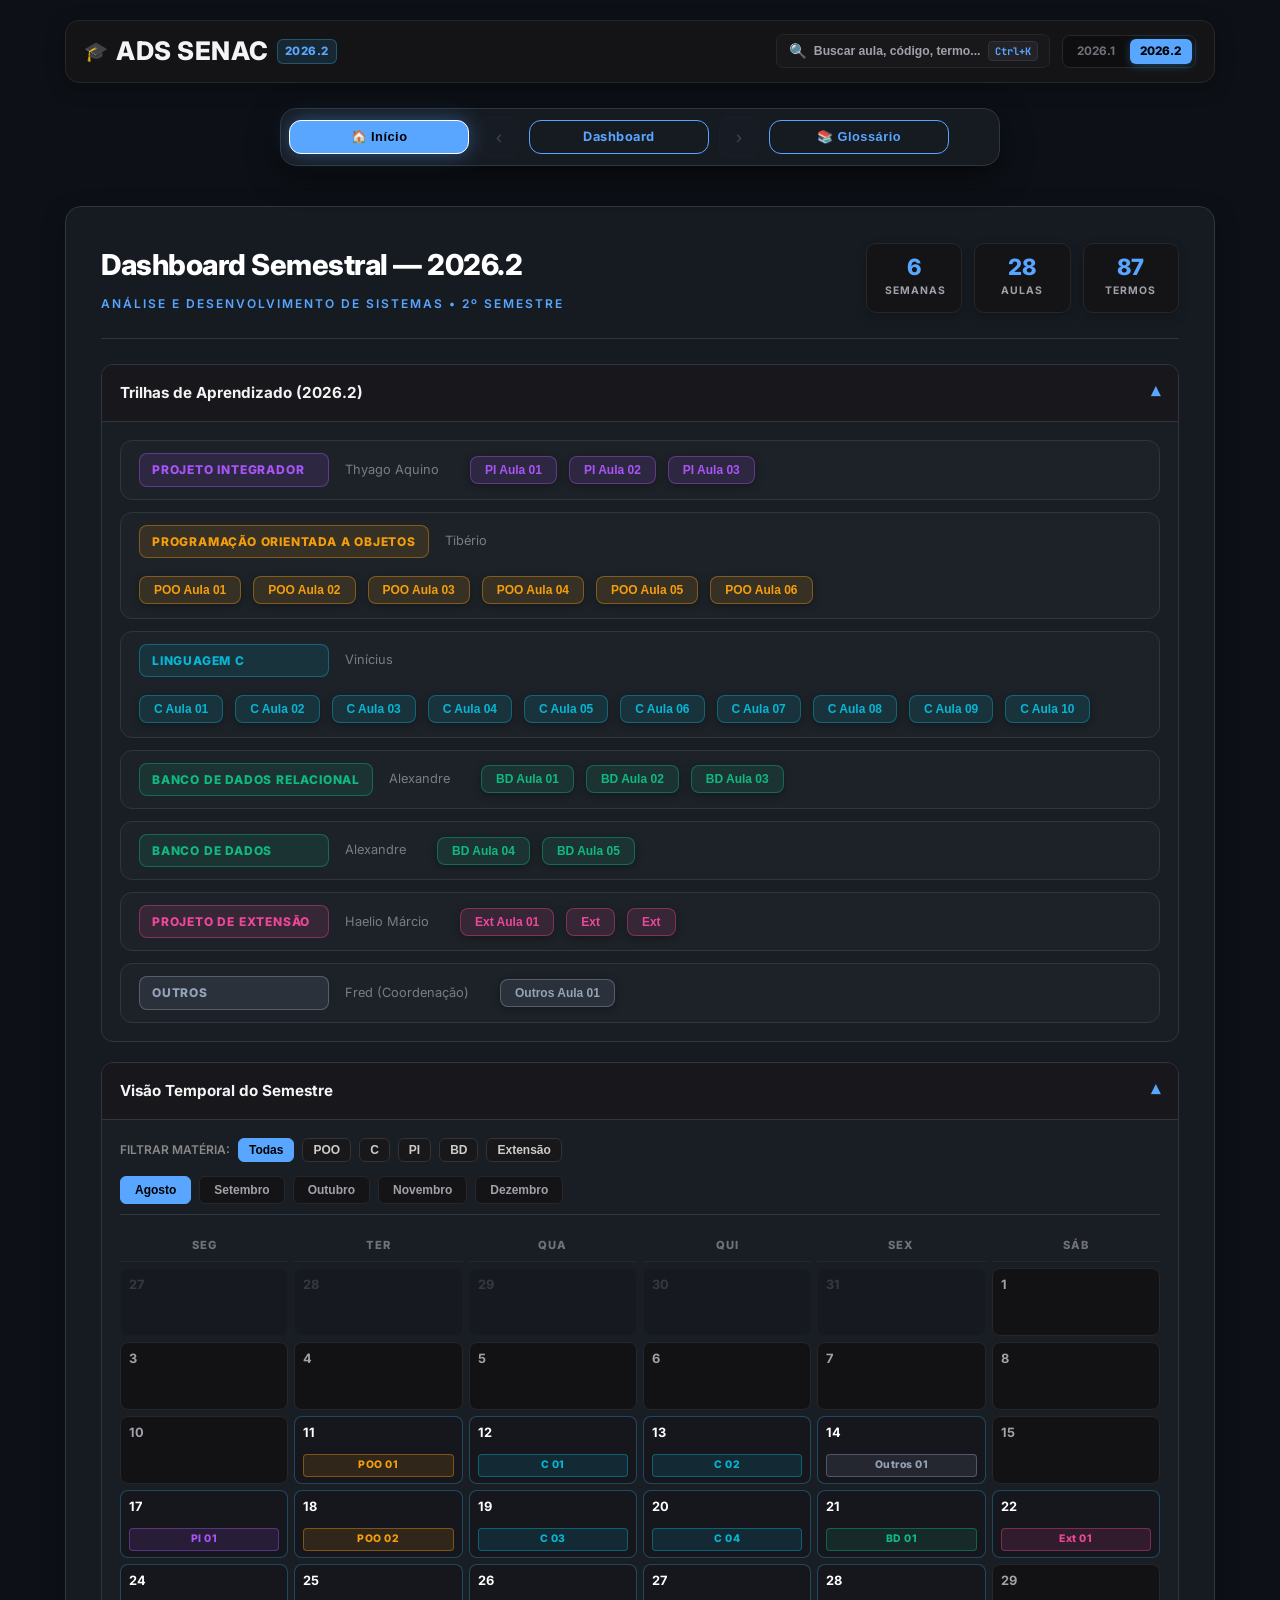
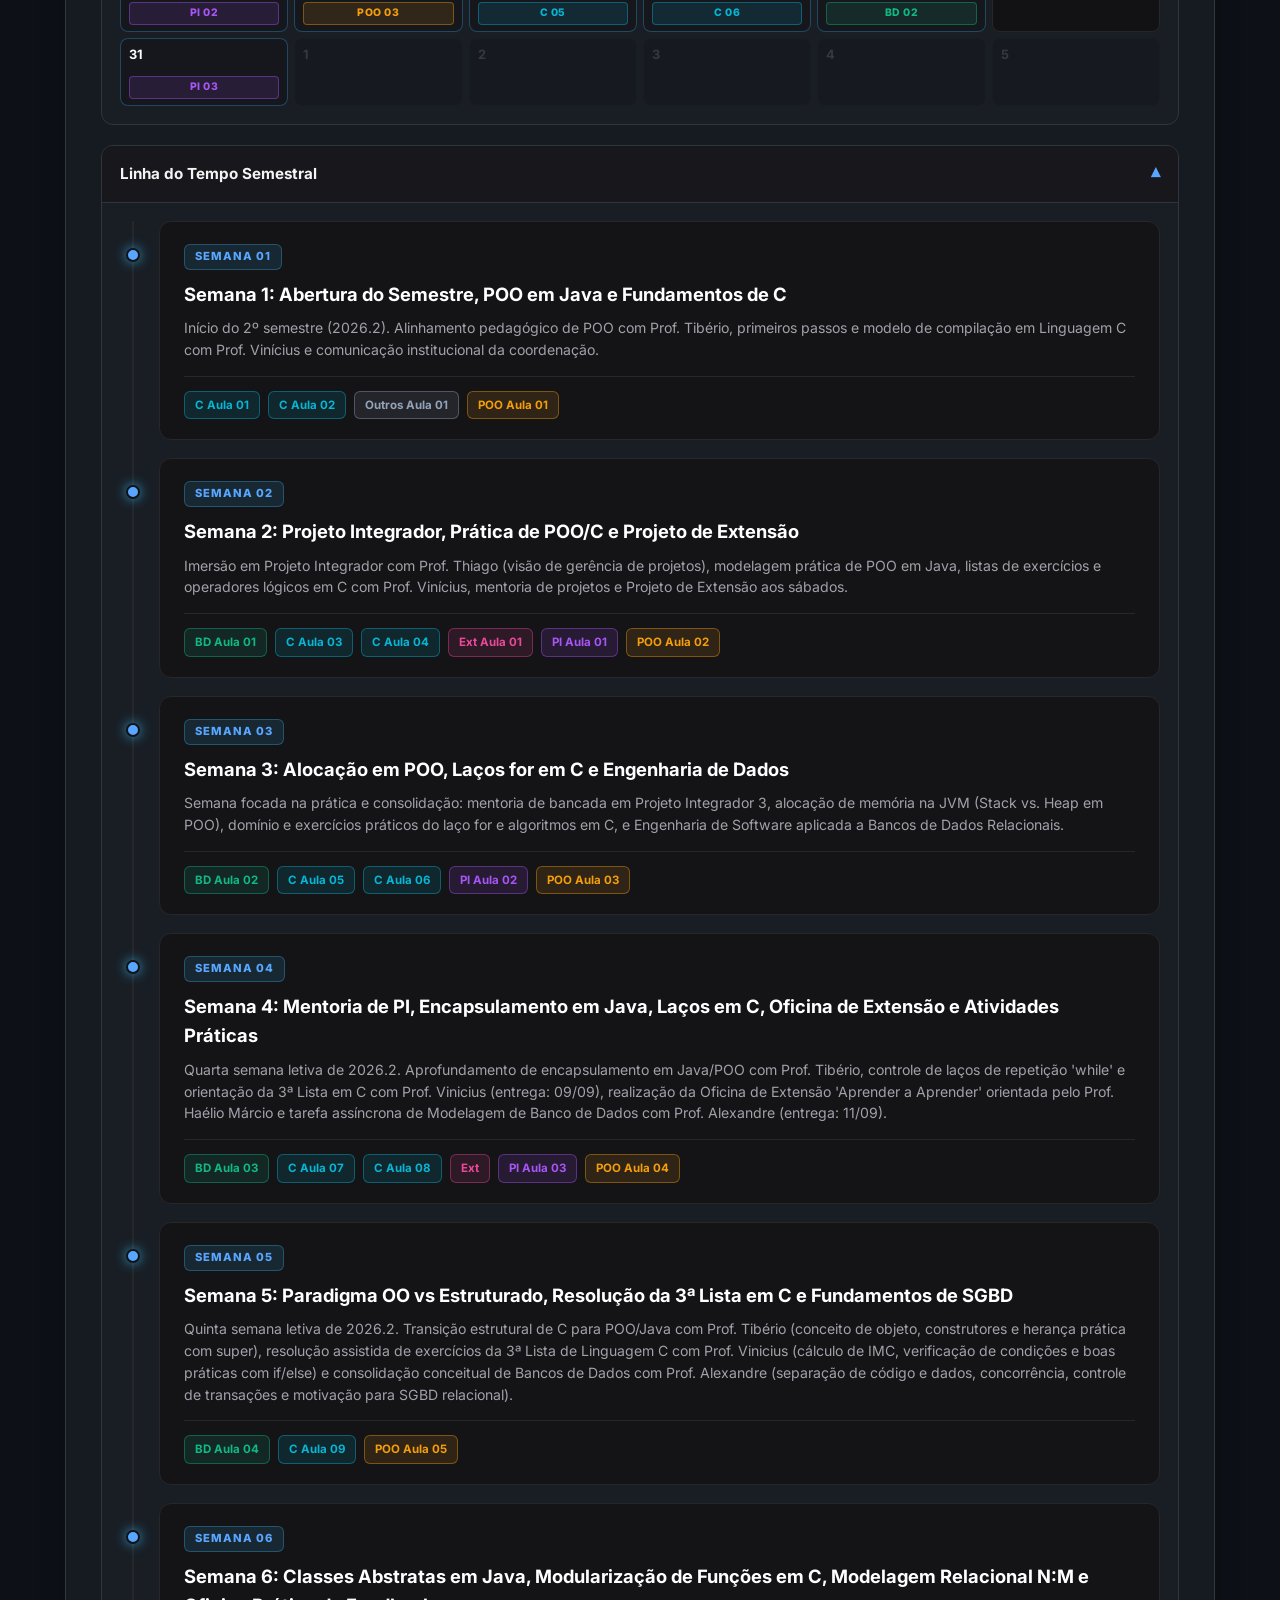
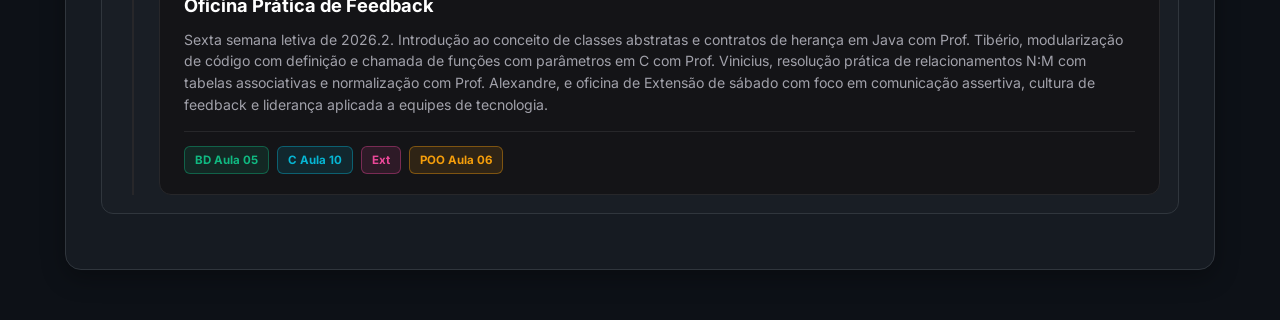
==== commit 4759510f: "feat(portal): integra Semanas 05 e 06 fidelizadas, motor gpu ads e transcricoes brutas" ====
--- a/index.html
+++ b/index.html
@@ -1313,13 +1313,13 @@
                             <div class="hero-subtitle">Análise e Desenvolvimento de Sistemas • 2º Semestre</div>
                         </div>
                         <div class="stats-cards-col">
-                            <div class="stat-card"><span class="stat-value">4</span><span class="stat-label">Semanas</span></div>
-                            <div class="stat-card"><span class="stat-value">21</span><span class="stat-label">Aulas</span></div>
+                            <div class="stat-card"><span class="stat-value">6</span><span class="stat-label">Semanas</span></div>
+                            <div class="stat-card"><span class="stat-value">28</span><span class="stat-label">Aulas</span></div>
                             <div class="stat-card"><span class="stat-value">87</span><span class="stat-label">Termos</span></div>
                         </div>
                     </div>
                     
-                    <details class='collapsible-section' open><summary>Trilhas de Aprendizado (2026.2)</summary><div class='collapsible-content'><div class='discipline-tracks'><div class='discipline-row'><span class='disc-badge' style='background:rgba(168, 85, 247, 0.12); color:#a855f7; border:1px solid rgba(168, 85, 247, 0.4);'>Projeto Integrador</span> <span style='font-size:0.8rem; margin-right:15px;'><span style='color:var(--text-dim); opacity:0.8;'>Thyago Aquino</span></span><div class='lesson-pills'><button class='lesson-pill' style='background:rgba(168, 85, 247, 0.12); color:#a855f7; border:1px solid rgba(168, 85, 247, 0.4);' onclick="showSection('W02-pi_01')">PI Aula 01</button><button class='lesson-pill' style='background:rgba(168, 85, 247, 0.12); color:#a855f7; border:1px solid rgba(168, 85, 247, 0.4);' onclick="showSection('W03-pi_02')">PI Aula 02</button><button class='lesson-pill' style='background:rgba(168, 85, 247, 0.12); color:#a855f7; border:1px solid rgba(168, 85, 247, 0.4);' onclick="showSection('W04-pi_03')">PI Aula 03</button></div></div><div class='discipline-row'><span class='disc-badge' style='background:rgba(245, 158, 11, 0.12); color:#f59e0b; border:1px solid rgba(245, 158, 11, 0.4);'>Programação Orientada a Objetos</span> <span style='font-size:0.8rem; margin-right:15px;'><span style='color:var(--text-dim); opacity:0.8;'>Tibério</span></span><div class='lesson-pills'><button class='lesson-pill' style='background:rgba(245, 158, 11, 0.12); color:#f59e0b; border:1px solid rgba(245, 158, 11, 0.4);' onclick="showSection('W01-poo_01')">POO Aula 01</button><button class='lesson-pill' style='background:rgba(245, 158, 11, 0.12); color:#f59e0b; border:1px solid rgba(245, 158, 11, 0.4);' onclick="showSection('W02-poo_02')">POO Aula 02</button><button class='lesson-pill' style='background:rgba(245, 158, 11, 0.12); color:#f59e0b; border:1px solid rgba(245, 158, 11, 0.4);' onclick="showSection('W03-poo_03')">POO Aula 03</button><button class='lesson-pill' style='background:rgba(245, 158, 11, 0.12); color:#f59e0b; border:1px solid rgba(245, 158, 11, 0.4);' onclick="showSection('W04-poo_04')">POO Aula 04</button></div></div><div class='discipline-row'><span class='disc-badge' style='background:rgba(6, 182, 212, 0.12); color:#06b6d4; border:1px solid rgba(6, 182, 212, 0.4);'>Linguagem C</span> <span style='font-size:0.8rem; margin-right:15px;'><span style='color:var(--text-dim); opacity:0.8;'>Vinícius</span></span><div class='lesson-pills'><button class='lesson-pill' style='background:rgba(6, 182, 212, 0.12); color:#06b6d4; border:1px solid rgba(6, 182, 212, 0.4);' onclick="showSection('W01-c_01')">C Aula 01</button><button class='lesson-pill' style='background:rgba(6, 182, 212, 0.12); color:#06b6d4; border:1px solid rgba(6, 182, 212, 0.4);' onclick="showSection('W01-c_02')">C Aula 02</button><button class='lesson-pill' style='background:rgba(6, 182, 212, 0.12); color:#06b6d4; border:1px solid rgba(6, 182, 212, 0.4);' onclick="showSection('W02-c_03')">C Aula 03</button><button class='lesson-pill' style='background:rgba(6, 182, 212, 0.12); color:#06b6d4; border:1px solid rgba(6, 182, 212, 0.4);' onclick="showSection('W02-c_04')">C Aula 04</button><button class='lesson-pill' style='background:rgba(6, 182, 212, 0.12); color:#06b6d4; border:1px solid rgba(6, 182, 212, 0.4);' onclick="showSection('W03-c_05')">C Aula 05</button><button class='lesson-pill' style='background:rgba(6, 182, 212, 0.12); color:#06b6d4; border:1px solid rgba(6, 182, 212, 0.4);' onclick="showSection('W03-c_06')">C Aula 06</button><button class='lesson-pill' style='background:rgba(6, 182, 212, 0.12); color:#06b6d4; border:1px solid rgba(6, 182, 212, 0.4);' onclick="showSection('W04-c_07')">C Aula 07</button><button class='lesson-pill' style='background:rgba(6, 182, 212, 0.12); color:#06b6d4; border:1px solid rgba(6, 182, 212, 0.4);' onclick="showSection('W04-c_08')">C Aula 08</button></div></div><div class='discipline-row'><span class='disc-badge' style='background:rgba(16, 185, 129, 0.12); color:#10b981; border:1px solid rgba(16, 185, 129, 0.4);'>Banco de Dados Relacional</span> <span style='font-size:0.8rem; margin-right:15px;'><span style='color:var(--text-dim); opacity:0.8;'>Alexandre</span></span><div class='lesson-pills'><button class='lesson-pill' style='background:rgba(16, 185, 129, 0.12); color:#10b981; border:1px solid rgba(16, 185, 129, 0.4);' onclick="showSection('W02-bd_01')">BD Aula 01</button><button class='lesson-pill' style='background:rgba(16, 185, 129, 0.12); color:#10b981; border:1px solid rgba(16, 185, 129, 0.4);' onclick="showSection('W03-bd_02')">BD Aula 02</button><button class='lesson-pill' style='background:rgba(16, 185, 129, 0.12); color:#10b981; border:1px solid rgba(16, 185, 129, 0.4);' onclick="showSection('W04-bd_03')">BD Aula 03</button></div></div><div class='discipline-row'><span class='disc-badge' style='background:rgba(236, 72, 153, 0.12); color:#ec4899; border:1px solid rgba(236, 72, 153, 0.4);'>Projeto de Extensão</span> <span style='font-size:0.8rem; margin-right:15px;'><span style='color:var(--text-dim); opacity:0.8;'>Haelio Márcio</span></span><div class='lesson-pills'><button class='lesson-pill' style='background:rgba(236, 72, 153, 0.12); color:#ec4899; border:1px solid rgba(236, 72, 153, 0.4);' onclick="showSection('W02-extensao_01')">Ext Aula 01</button><button class='lesson-pill' style='background:rgba(236, 72, 153, 0.12); color:#ec4899; border:1px solid rgba(236, 72, 153, 0.4);' onclick="showSection('W04-extensao_01')">Ext </button></div></div><div class='discipline-row'><span class='disc-badge' style='background:rgba(148, 163, 184, 0.12); color:#94a3b8; border:1px solid rgba(148, 163, 184, 0.4);'>Outros</span> <span style='font-size:0.8rem; margin-right:15px;'><span style='color:var(--text-dim); opacity:0.8;'>Fred (Coordenação)</span></span><div class='lesson-pills'><button class='lesson-pill' style='background:rgba(148, 163, 184, 0.12); color:#94a3b8; border:1px solid rgba(148, 163, 184, 0.4);' onclick="showSection('W01-outros_01')">Outros Aula 01</button></div></div></div></div></details>
+                    <details class='collapsible-section' open><summary>Trilhas de Aprendizado (2026.2)</summary><div class='collapsible-content'><div class='discipline-tracks'><div class='discipline-row'><span class='disc-badge' style='background:rgba(168, 85, 247, 0.12); color:#a855f7; border:1px solid rgba(168, 85, 247, 0.4);'>Projeto Integrador</span> <span style='font-size:0.8rem; margin-right:15px;'><span style='color:var(--text-dim); opacity:0.8;'>Thyago Aquino</span></span><div class='lesson-pills'><button class='lesson-pill' style='background:rgba(168, 85, 247, 0.12); color:#a855f7; border:1px solid rgba(168, 85, 247, 0.4);' onclick="showSection('W02-pi_01')">PI Aula 01</button><button class='lesson-pill' style='background:rgba(168, 85, 247, 0.12); color:#a855f7; border:1px solid rgba(168, 85, 247, 0.4);' onclick="showSection('W03-pi_02')">PI Aula 02</button><button class='lesson-pill' style='background:rgba(168, 85, 247, 0.12); color:#a855f7; border:1px solid rgba(168, 85, 247, 0.4);' onclick="showSection('W04-pi_03')">PI Aula 03</button></div></div><div class='discipline-row'><span class='disc-badge' style='background:rgba(245, 158, 11, 0.12); color:#f59e0b; border:1px solid rgba(245, 158, 11, 0.4);'>Programação Orientada a Objetos</span> <span style='font-size:0.8rem; margin-right:15px;'><span style='color:var(--text-dim); opacity:0.8;'>Tibério</span></span><div class='lesson-pills'><button class='lesson-pill' style='background:rgba(245, 158, 11, 0.12); color:#f59e0b; border:1px solid rgba(245, 158, 11, 0.4);' onclick="showSection('W01-poo_01')">POO Aula 01</button><button class='lesson-pill' style='background:rgba(245, 158, 11, 0.12); color:#f59e0b; border:1px solid rgba(245, 158, 11, 0.4);' onclick="showSection('W02-poo_02')">POO Aula 02</button><button class='lesson-pill' style='background:rgba(245, 158, 11, 0.12); color:#f59e0b; border:1px solid rgba(245, 158, 11, 0.4);' onclick="showSection('W03-poo_03')">POO Aula 03</button><button class='lesson-pill' style='background:rgba(245, 158, 11, 0.12); color:#f59e0b; border:1px solid rgba(245, 158, 11, 0.4);' onclick="showSection('W04-poo_04')">POO Aula 04</button><button class='lesson-pill' style='background:rgba(245, 158, 11, 0.12); color:#f59e0b; border:1px solid rgba(245, 158, 11, 0.4);' onclick="showSection('W05-poo_05')">POO Aula 05</button><button class='lesson-pill' style='background:rgba(245, 158, 11, 0.12); color:#f59e0b; border:1px solid rgba(245, 158, 11, 0.4);' onclick="showSection('W06-poo_06')">POO Aula 06</button></div></div><div class='discipline-row'><span class='disc-badge' style='background:rgba(6, 182, 212, 0.12); color:#06b6d4; border:1px solid rgba(6, 182, 212, 0.4);'>Linguagem C</span> <span style='font-size:0.8rem; margin-right:15px;'><span style='color:var(--text-dim); opacity:0.8;'>Vinícius</span></span><div class='lesson-pills'><button class='lesson-pill' style='background:rgba(6, 182, 212, 0.12); color:#06b6d4; border:1px solid rgba(6, 182, 212, 0.4);' onclick="showSection('W01-c_01')">C Aula 01</button><button class='lesson-pill' style='background:rgba(6, 182, 212, 0.12); color:#06b6d4; border:1px solid rgba(6, 182, 212, 0.4);' onclick="showSection('W01-c_02')">C Aula 02</button><button class='lesson-pill' style='background:rgba(6, 182, 212, 0.12); color:#06b6d4; border:1px solid rgba(6, 182, 212, 0.4);' onclick="showSection('W02-c_03')">C Aula 03</button><button class='lesson-pill' style='background:rgba(6, 182, 212, 0.12); color:#06b6d4; border:1px solid rgba(6, 182, 212, 0.4);' onclick="showSection('W02-c_04')">C Aula 04</button><button class='lesson-pill' style='background:rgba(6, 182, 212, 0.12); color:#06b6d4; border:1px solid rgba(6, 182, 212, 0.4);' onclick="showSection('W03-c_05')">C Aula 05</button><button class='lesson-pill' style='background:rgba(6, 182, 212, 0.12); color:#06b6d4; border:1px solid rgba(6, 182, 212, 0.4);' onclick="showSection('W03-c_06')">C Aula 06</button><button class='lesson-pill' style='background:rgba(6, 182, 212, 0.12); color:#06b6d4; border:1px solid rgba(6, 182, 212, 0.4);' onclick="showSection('W04-c_07')">C Aula 07</button><button class='lesson-pill' style='background:rgba(6, 182, 212, 0.12); color:#06b6d4; border:1px solid rgba(6, 182, 212, 0.4);' onclick="showSection('W04-c_08')">C Aula 08</button><button class='lesson-pill' style='background:rgba(6, 182, 212, 0.12); color:#06b6d4; border:1px solid rgba(6, 182, 212, 0.4);' onclick="showSection('W05-c_09')">C Aula 09</button><button class='lesson-pill' style='background:rgba(6, 182, 212, 0.12); color:#06b6d4; border:1px solid rgba(6, 182, 212, 0.4);' onclick="showSection('W06-c_10')">C Aula 10</button></div></div><div class='discipline-row'><span class='disc-badge' style='background:rgba(16, 185, 129, 0.12); color:#10b981; border:1px solid rgba(16, 185, 129, 0.4);'>Banco de Dados Relacional</span> <span style='font-size:0.8rem; margin-right:15px;'><span style='color:var(--text-dim); opacity:0.8;'>Alexandre</span></span><div class='lesson-pills'><button class='lesson-pill' style='background:rgba(16, 185, 129, 0.12); color:#10b981; border:1px solid rgba(16, 185, 129, 0.4);' onclick="showSection('W02-bd_01')">BD Aula 01</button><button class='lesson-pill' style='background:rgba(16, 185, 129, 0.12); color:#10b981; border:1px solid rgba(16, 185, 129, 0.4);' onclick="showSection('W03-bd_02')">BD Aula 02</button><button class='lesson-pill' style='background:rgba(16, 185, 129, 0.12); color:#10b981; border:1px solid rgba(16, 185, 129, 0.4);' onclick="showSection('W04-bd_03')">BD Aula 03</button></div></div><div class='discipline-row'><span class='disc-badge' style='background:rgba(16, 185, 129, 0.12); color:#10b981; border:1px solid rgba(16, 185, 129, 0.4);'>Banco de Dados</span> <span style='font-size:0.8rem; margin-right:15px;'><span style='color:var(--text-dim); opacity:0.8;'>Alexandre</span></span><div class='lesson-pills'><button class='lesson-pill' style='background:rgba(16, 185, 129, 0.12); color:#10b981; border:1px solid rgba(16, 185, 129, 0.4);' onclick="showSection('W05-bd_04')">BD Aula 04</button><button class='lesson-pill' style='background:rgba(16, 185, 129, 0.12); color:#10b981; border:1px solid rgba(16, 185, 129, 0.4);' onclick="showSection('W06-bd_05')">BD Aula 05</button></div></div><div class='discipline-row'><span class='disc-badge' style='background:rgba(236, 72, 153, 0.12); color:#ec4899; border:1px solid rgba(236, 72, 153, 0.4);'>Projeto de Extensão</span> <span style='font-size:0.8rem; margin-right:15px;'><span style='color:var(--text-dim); opacity:0.8;'>Haelio Márcio</span></span><div class='lesson-pills'><button class='lesson-pill' style='background:rgba(236, 72, 153, 0.12); color:#ec4899; border:1px solid rgba(236, 72, 153, 0.4);' onclick="showSection('W02-extensao_01')">Ext Aula 01</button><button class='lesson-pill' style='background:rgba(236, 72, 153, 0.12); color:#ec4899; border:1px solid rgba(236, 72, 153, 0.4);' onclick="showSection('W04-extensao_01')">Ext </button><button class='lesson-pill' style='background:rgba(236, 72, 153, 0.12); color:#ec4899; border:1px solid rgba(236, 72, 153, 0.4);' onclick="showSection('W06-extensao_02')">Ext </button></div></div><div class='discipline-row'><span class='disc-badge' style='background:rgba(148, 163, 184, 0.12); color:#94a3b8; border:1px solid rgba(148, 163, 184, 0.4);'>Outros</span> <span style='font-size:0.8rem; margin-right:15px;'><span style='color:var(--text-dim); opacity:0.8;'>Fred (Coordenação)</span></span><div class='lesson-pills'><button class='lesson-pill' style='background:rgba(148, 163, 184, 0.12); color:#94a3b8; border:1px solid rgba(148, 163, 184, 0.4);' onclick="showSection('W01-outros_01')">Outros Aula 01</button></div></div></div></div></details>
 
                     <details class="collapsible-section" open>
                         <summary>Visão Temporal do Semestre</summary>
@@ -1336,7 +1336,7 @@
                             </div>
                             <div class="month-selector"><button id="pill-m8" class="month-pill active" onclick="changeMonth('m8')">Agosto</button><button id="pill-m9" class="month-pill " onclick="changeMonth('m9')">Setembro</button><button id="pill-m10" class="month-pill " onclick="changeMonth('m10')">Outubro</button><button id="pill-m11" class="month-pill " onclick="changeMonth('m11')">Novembro</button><button id="pill-m12" class="month-pill " onclick="changeMonth('m12')">Dezembro</button></div>
                             <div class="calendar-wrapper">
-                                <div id="month-m8" class="calendar-view active" style="display: block;"><div class="calendar-grid"><div class="calendar-header-day">Seg</div><div class="calendar-header-day">Ter</div><div class="calendar-header-day">Qua</div><div class="calendar-header-day">Qui</div><div class="calendar-header-day">Sex</div><div class="calendar-header-day">Sáb</div><div class="calendar-day other-month"><span class="day-number">27</span></div><div class="calendar-day other-month"><span class="day-number">28</span></div><div class="calendar-day other-month"><span class="day-number">29</span></div><div class="calendar-day other-month"><span class="day-number">30</span></div><div class="calendar-day other-month"><span class="day-number">31</span></div><div class="calendar-day"><span class="day-number">1</span></div><div class="calendar-day"><span class="day-number">3</span></div><div class="calendar-day"><span class="day-number">4</span></div><div class="calendar-day"><span class="day-number">5</span></div><div class="calendar-day"><span class="day-number">6</span></div><div class="calendar-day"><span class="day-number">7</span></div><div class="calendar-day"><span class="day-number">8</span></div><div class="calendar-day"><span class="day-number">10</span></div><div class="calendar-day active-lesson" data-disc="POO" onclick="showSection('W01-poo_01')"><span class="day-number">11</span><span class='cal-tag' style='background:rgba(245, 158, 11, 0.12); color:#f59e0b; border:1px solid rgba(245, 158, 11, 0.4);'>POO 01</span></div><div class="calendar-day active-lesson" data-disc="C" onclick="showSection('W01-c_01')"><span class="day-number">12</span><span class='cal-tag' style='background:rgba(6, 182, 212, 0.12); color:#06b6d4; border:1px solid rgba(6, 182, 212, 0.4);'>C 01</span></div><div class="calendar-day active-lesson" data-disc="C" onclick="showSection('W01-c_02')"><span class="day-number">13</span><span class='cal-tag' style='background:rgba(6, 182, 212, 0.12); color:#06b6d4; border:1px solid rgba(6, 182, 212, 0.4);'>C 02</span></div><div class="calendar-day active-lesson" data-disc="Outros" onclick="showSection('W01-outros_01')"><span class="day-number">14</span><span class='cal-tag' style='background:rgba(148, 163, 184, 0.12); color:#94a3b8; border:1px solid rgba(148, 163, 184, 0.4);'>Outros 01</span></div><div class="calendar-day"><span class="day-number">15</span></div><div class="calendar-day active-lesson" data-disc="PI" onclick="showSection('W02-pi_01')"><span class="day-number">17</span><span class='cal-tag' style='background:rgba(168, 85, 247, 0.12); color:#a855f7; border:1px solid rgba(168, 85, 247, 0.4);'>PI 01</span></div><div class="calendar-day active-lesson" data-disc="POO" onclick="showSection('W02-poo_02')"><span class="day-number">18</span><span class='cal-tag' style='background:rgba(245, 158, 11, 0.12); color:#f59e0b; border:1px solid rgba(245, 158, 11, 0.4);'>POO 02</span></div><div class="calendar-day active-lesson" data-disc="C" onclick="showSection('W02-c_03')"><span class="day-number">19</span><span class='cal-tag' style='background:rgba(6, 182, 212, 0.12); color:#06b6d4; border:1px solid rgba(6, 182, 212, 0.4);'>C 03</span></div><div class="calendar-day active-lesson" data-disc="C" onclick="showSection('W02-c_04')"><span class="day-number">20</span><span class='cal-tag' style='background:rgba(6, 182, 212, 0.12); color:#06b6d4; border:1px solid rgba(6, 182, 212, 0.4);'>C 04</span></div><div class="calendar-day active-lesson" data-disc="BD" onclick="showSection('W02-bd_01')"><span class="day-number">21</span><span class='cal-tag' style='background:rgba(16, 185, 129, 0.12); color:#10b981; border:1px solid rgba(16, 185, 129, 0.4);'>BD 01</span></div><div class="calendar-day active-lesson" data-disc="Ext" onclick="showSection('W02-extensao_01')"><span class="day-number">22</span><span class='cal-tag' style='background:rgba(236, 72, 153, 0.12); color:#ec4899; border:1px solid rgba(236, 72, 153, 0.4);'>Ext 01</span></div><div class="calendar-day active-lesson" data-disc="PI" onclick="showSection('W03-pi_02')"><span class="day-number">24</span><span class='cal-tag' style='background:rgba(168, 85, 247, 0.12); color:#a855f7; border:1px solid rgba(168, 85, 247, 0.4);'>PI 02</span></div><div class="calendar-day active-lesson" data-disc="POO" onclick="showSection('W03-poo_03')"><span class="day-number">25</span><span class='cal-tag' style='background:rgba(245, 158, 11, 0.12); color:#f59e0b; border:1px solid rgba(245, 158, 11, 0.4);'>POO 03</span></div><div class="calendar-day active-lesson" data-disc="C" onclick="showSection('W03-c_05')"><span class="day-number">26</span><span class='cal-tag' style='background:rgba(6, 182, 212, 0.12); color:#06b6d4; border:1px solid rgba(6, 182, 212, 0.4);'>C 05</span></div><div class="calendar-day active-lesson" data-disc="C" onclick="showSection('W03-c_06')"><span class="day-number">27</span><span class='cal-tag' style='background:rgba(6, 182, 212, 0.12); color:#06b6d4; border:1px solid rgba(6, 182, 212, 0.4);'>C 06</span></div><div class="calendar-day active-lesson" data-disc="BD" onclick="showSection('W03-bd_02')"><span class="day-number">28</span><span class='cal-tag' style='background:rgba(16, 185, 129, 0.12); color:#10b981; border:1px solid rgba(16, 185, 129, 0.4);'>BD 02</span></div><div class="calendar-day"><span class="day-number">29</span></div><div class="calendar-day active-lesson" data-disc="PI" onclick="showSection('W04-pi_03')"><span class="day-number">31</span><span class='cal-tag' style='background:rgba(168, 85, 247, 0.12); color:#a855f7; border:1px solid rgba(168, 85, 247, 0.4);'>PI 03</span></div><div class="calendar-day other-month"><span class="day-number">1</span></div><div class="calendar-day other-month"><span class="day-number">2</span></div><div class="calendar-day other-month"><span class="day-number">3</span></div><div class="calendar-day other-month"><span class="day-number">4</span></div><div class="calendar-day other-month"><span class="day-number">5</span></div></div></div><div id="month-m9" class="calendar-view " style="display: none;"><div class="calendar-grid"><div class="calendar-header-day">Seg</div><div class="calendar-header-day">Ter</div><div class="calendar-header-day">Qua</div><div class="calendar-header-day">Qui</div><div class="calendar-header-day">Sex</div><div class="calendar-header-day">Sáb</div><div class="calendar-day other-month"><span class="day-number">31</span></div><div class="calendar-day active-lesson" data-disc="POO" onclick="showSection('W04-poo_04')"><span class="day-number">1</span><span class='cal-tag' style='background:rgba(245, 158, 11, 0.12); color:#f59e0b; border:1px solid rgba(245, 158, 11, 0.4);'>POO 04</span></div><div class="calendar-day active-lesson" data-disc="C" onclick="showSection('W04-c_07')"><span class="day-number">2</span><span class='cal-tag' style='background:rgba(6, 182, 212, 0.12); color:#06b6d4; border:1px solid rgba(6, 182, 212, 0.4);'>C 07</span></div><div class="calendar-day active-lesson" data-disc="Ext" onclick="showSection('W04-extensao_01')"><span class="day-number">3</span><span class='cal-tag' style='background:rgba(236, 72, 153, 0.12); color:#ec4899; border:1px solid rgba(236, 72, 153, 0.4);'>Ext </span></div><div class="calendar-day active-lesson" data-disc="BD" onclick="showSection('W04-bd_03')"><span class="day-number">4</span><span class='cal-tag' style='background:rgba(16, 185, 129, 0.12); color:#10b981; border:1px solid rgba(16, 185, 129, 0.4);'>BD 03</span></div><div class="calendar-day"><span class="day-number">5</span></div><div class="calendar-day"><span class="day-number">7</span></div><div class="calendar-day"><span class="day-number">8</span></div><div class="calendar-day"><span class="day-number">9</span></div><div class="calendar-day"><span class="day-number">10</span></div><div class="calendar-day"><span class="day-number">11</span></div><div class="calendar-day"><span class="day-number">12</span></div><div class="calendar-day"><span class="day-number">14</span></div><div class="calendar-day"><span class="day-number">15</span></div><div class="calendar-day"><span class="day-number">16</span></div><div class="calendar-day"><span class="day-number">17</span></div><div class="calendar-day"><span class="day-number">18</span></div><div class="calendar-day"><span class="day-number">19</span></div><div class="calendar-day"><span class="day-number">21</span></div><div class="calendar-day"><span class="day-number">22</span></div><div class="calendar-day"><span class="day-number">23</span></div><div class="calendar-day"><span class="day-number">24</span></div><div class="calendar-day"><span class="day-number">25</span></div><div class="calendar-day"><span class="day-number">26</span></div><div class="calendar-day"><span class="day-number">28</span></div><div class="calendar-day"><span class="day-number">29</span></div><div class="calendar-day"><span class="day-number">30</span></div><div class="calendar-day other-month"><span class="day-number">1</span></div><div class="calendar-day other-month"><span class="day-number">2</span></div><div class="calendar-day other-month"><span class="day-number">3</span></div></div></div><div id="month-m10" class="calendar-view " style="display: none;"><div class="calendar-grid"><div class="calendar-header-day">Seg</div><div class="calendar-header-day">Ter</div><div class="calendar-header-day">Qua</div><div class="calendar-header-day">Qui</div><div class="calendar-header-day">Sex</div><div class="calendar-header-day">Sáb</div><div class="calendar-day other-month"><span class="day-number">28</span></div><div class="calendar-day other-month"><span class="day-number">29</span></div><div class="calendar-day other-month"><span class="day-number">30</span></div><div class="calendar-day"><span class="day-number">1</span></div><div class="calendar-day"><span class="day-number">2</span></div><div class="calendar-day"><span class="day-number">3</span></div><div class="calendar-day"><span class="day-number">5</span></div><div class="calendar-day"><span class="day-number">6</span></div><div class="calendar-day"><span class="day-number">7</span></div><div class="calendar-day"><span class="day-number">8</span></div><div class="calendar-day"><span class="day-number">9</span></div><div class="calendar-day"><span class="day-number">10</span></div><div class="calendar-day"><span class="day-number">12</span></div><div class="calendar-day"><span class="day-number">13</span></div><div class="calendar-day"><span class="day-number">14</span></div><div class="calendar-day"><span class="day-number">15</span></div><div class="calendar-day"><span class="day-number">16</span></div><div class="calendar-day"><span class="day-number">17</span></div><div class="calendar-day"><span class="day-number">19</span></div><div class="calendar-day"><span class="day-number">20</span></div><div class="calendar-day"><span class="day-number">21</span></div><div class="calendar-day"><span class="day-number">22</span></div><div class="calendar-day"><span class="day-number">23</span></div><div class="calendar-day"><span class="day-number">24</span></div><div class="calendar-day"><span class="day-number">26</span></div><div class="calendar-day"><span class="day-number">27</span></div><div class="calendar-day"><span class="day-number">28</span></div><div class="calendar-day"><span class="day-number">29</span></div><div class="calendar-day"><span class="day-number">30</span></div><div class="calendar-day"><span class="day-number">31</span></div></div></div><div id="month-m11" class="calendar-view " style="display: none;"><div class="calendar-grid"><div class="calendar-header-day">Seg</div><div class="calendar-header-day">Ter</div><div class="calendar-header-day">Qua</div><div class="calendar-header-day">Qui</div><div class="calendar-header-day">Sex</div><div class="calendar-header-day">Sáb</div><div class="calendar-day other-month"><span class="day-number">26</span></div><div class="calendar-day other-month"><span class="day-number">27</span></div><div class="calendar-day other-month"><span class="day-number">28</span></div><div class="calendar-day other-month"><span class="day-number">29</span></div><div class="calendar-day other-month"><span class="day-number">30</span></div><div class="calendar-day other-month"><span class="day-number">31</span></div><div class="calendar-day"><span class="day-number">2</span></div><div class="calendar-day"><span class="day-number">3</span></div><div class="calendar-day"><span class="day-number">4</span></div><div class="calendar-day"><span class="day-number">5</span></div><div class="calendar-day"><span class="day-number">6</span></div><div class="calendar-day"><span class="day-number">7</span></div><div class="calendar-day"><span class="day-number">9</span></div><div class="calendar-day"><span class="day-number">10</span></div><div class="calendar-day"><span class="day-number">11</span></div><div class="calendar-day"><span class="day-number">12</span></div><div class="calendar-day"><span class="day-number">13</span></div><div class="calendar-day"><span class="day-number">14</span></div><div class="calendar-day"><span class="day-number">16</span></div><div class="calendar-day"><span class="day-number">17</span></div><div class="calendar-day"><span class="day-number">18</span></div><div class="calendar-day"><span class="day-number">19</span></div><div class="calendar-day"><span class="day-number">20</span></div><div class="calendar-day"><span class="day-number">21</span></div><div class="calendar-day"><span class="day-number">23</span></div><div class="calendar-day"><span class="day-number">24</span></div><div class="calendar-day"><span class="day-number">25</span></div><div class="calendar-day"><span class="day-number">26</span></div><div class="calendar-day"><span class="day-number">27</span></div><div class="calendar-day"><span class="day-number">28</span></div><div class="calendar-day"><span class="day-number">30</span></div><div class="calendar-day other-month"><span class="day-number">1</span></div><div class="calendar-day other-month"><span class="day-number">2</span></div><div class="calendar-day other-month"><span class="day-number">3</span></div><div class="calendar-day other-month"><span class="day-number">4</span></div><div class="calendar-day other-month"><span class="day-number">5</span></div></div></div><div id="month-m12" class="calendar-view " style="display: none;"><div class="calendar-grid"><div class="calendar-header-day">Seg</div><div class="calendar-header-day">Ter</div><div class="calendar-header-day">Qua</div><div class="calendar-header-day">Qui</div><div class="calendar-header-day">Sex</div><div class="calendar-header-day">Sáb</div><div class="calendar-day other-month"><span class="day-number">30</span></div><div class="calendar-day"><span class="day-number">1</span></div><div class="calendar-day"><span class="day-number">2</span></div><div class="calendar-day"><span class="day-number">3</span></div><div class="calendar-day"><span class="day-number">4</span></div><div class="calendar-day"><span class="day-number">5</span></div><div class="calendar-day"><span class="day-number">7</span></div><div class="calendar-day"><span class="day-number">8</span></div><div class="calendar-day"><span class="day-number">9</span></div><div class="calendar-day"><span class="day-number">10</span></div><div class="calendar-day"><span class="day-number">11</span></div><div class="calendar-day"><span class="day-number">12</span></div><div class="calendar-day"><span class="day-number">14</span></div><div class="calendar-day"><span class="day-number">15</span></div><div class="calendar-day"><span class="day-number">16</span></div><div class="calendar-day"><span class="day-number">17</span></div><div class="calendar-day"><span class="day-number">18</span></div><div class="calendar-day"><span class="day-number">19</span></div><div class="calendar-day"><span class="day-number">21</span></div><div class="calendar-day"><span class="day-number">22</span></div><div class="calendar-day"><span class="day-number">23</span></div><div class="calendar-day"><span class="day-number">24</span></div><div class="calendar-day"><span class="day-number">25</span></div><div class="calendar-day"><span class="day-number">26</span></div><div class="calendar-day"><span class="day-number">28</span></div><div class="calendar-day"><span class="day-number">29</span></div><div class="calendar-day"><span class="day-number">30</span></div><div class="calendar-day"><span class="day-number">31</span></div><div class="calendar-day other-month"><span class="day-number">1</span></div><div class="calendar-day other-month"><span class="day-number">2</span></div></div></div>
+                                <div id="month-m8" class="calendar-view active" style="display: block;"><div class="calendar-grid"><div class="calendar-header-day">Seg</div><div class="calendar-header-day">Ter</div><div class="calendar-header-day">Qua</div><div class="calendar-header-day">Qui</div><div class="calendar-header-day">Sex</div><div class="calendar-header-day">Sáb</div><div class="calendar-day other-month"><span class="day-number">27</span></div><div class="calendar-day other-month"><span class="day-number">28</span></div><div class="calendar-day other-month"><span class="day-number">29</span></div><div class="calendar-day other-month"><span class="day-number">30</span></div><div class="calendar-day other-month"><span class="day-number">31</span></div><div class="calendar-day"><span class="day-number">1</span></div><div class="calendar-day"><span class="day-number">3</span></div><div class="calendar-day"><span class="day-number">4</span></div><div class="calendar-day"><span class="day-number">5</span></div><div class="calendar-day"><span class="day-number">6</span></div><div class="calendar-day"><span class="day-number">7</span></div><div class="calendar-day"><span class="day-number">8</span></div><div class="calendar-day"><span class="day-number">10</span></div><div class="calendar-day active-lesson" data-disc="POO" onclick="showSection('W01-poo_01')"><span class="day-number">11</span><span class='cal-tag' style='background:rgba(245, 158, 11, 0.12); color:#f59e0b; border:1px solid rgba(245, 158, 11, 0.4);'>POO 01</span></div><div class="calendar-day active-lesson" data-disc="C" onclick="showSection('W01-c_01')"><span class="day-number">12</span><span class='cal-tag' style='background:rgba(6, 182, 212, 0.12); color:#06b6d4; border:1px solid rgba(6, 182, 212, 0.4);'>C 01</span></div><div class="calendar-day active-lesson" data-disc="C" onclick="showSection('W01-c_02')"><span class="day-number">13</span><span class='cal-tag' style='background:rgba(6, 182, 212, 0.12); color:#06b6d4; border:1px solid rgba(6, 182, 212, 0.4);'>C 02</span></div><div class="calendar-day active-lesson" data-disc="Outros" onclick="showSection('W01-outros_01')"><span class="day-number">14</span><span class='cal-tag' style='background:rgba(148, 163, 184, 0.12); color:#94a3b8; border:1px solid rgba(148, 163, 184, 0.4);'>Outros 01</span></div><div class="calendar-day"><span class="day-number">15</span></div><div class="calendar-day active-lesson" data-disc="PI" onclick="showSection('W02-pi_01')"><span class="day-number">17</span><span class='cal-tag' style='background:rgba(168, 85, 247, 0.12); color:#a855f7; border:1px solid rgba(168, 85, 247, 0.4);'>PI 01</span></div><div class="calendar-day active-lesson" data-disc="POO" onclick="showSection('W02-poo_02')"><span class="day-number">18</span><span class='cal-tag' style='background:rgba(245, 158, 11, 0.12); color:#f59e0b; border:1px solid rgba(245, 158, 11, 0.4);'>POO 02</span></div><div class="calendar-day active-lesson" data-disc="C" onclick="showSection('W02-c_03')"><span class="day-number">19</span><span class='cal-tag' style='background:rgba(6, 182, 212, 0.12); color:#06b6d4; border:1px solid rgba(6, 182, 212, 0.4);'>C 03</span></div><div class="calendar-day active-lesson" data-disc="C" onclick="showSection('W02-c_04')"><span class="day-number">20</span><span class='cal-tag' style='background:rgba(6, 182, 212, 0.12); color:#06b6d4; border:1px solid rgba(6, 182, 212, 0.4);'>C 04</span></div><div class="calendar-day active-lesson" data-disc="BD" onclick="showSection('W02-bd_01')"><span class="day-number">21</span><span class='cal-tag' style='background:rgba(16, 185, 129, 0.12); color:#10b981; border:1px solid rgba(16, 185, 129, 0.4);'>BD 01</span></div><div class="calendar-day active-lesson" data-disc="Ext" onclick="showSection('W02-extensao_01')"><span class="day-number">22</span><span class='cal-tag' style='background:rgba(236, 72, 153, 0.12); color:#ec4899; border:1px solid rgba(236, 72, 153, 0.4);'>Ext 01</span></div><div class="calendar-day active-lesson" data-disc="PI" onclick="showSection('W03-pi_02')"><span class="day-number">24</span><span class='cal-tag' style='background:rgba(168, 85, 247, 0.12); color:#a855f7; border:1px solid rgba(168, 85, 247, 0.4);'>PI 02</span></div><div class="calendar-day active-lesson" data-disc="POO" onclick="showSection('W03-poo_03')"><span class="day-number">25</span><span class='cal-tag' style='background:rgba(245, 158, 11, 0.12); color:#f59e0b; border:1px solid rgba(245, 158, 11, 0.4);'>POO 03</span></div><div class="calendar-day active-lesson" data-disc="C" onclick="showSection('W03-c_05')"><span class="day-number">26</span><span class='cal-tag' style='background:rgba(6, 182, 212, 0.12); color:#06b6d4; border:1px solid rgba(6, 182, 212, 0.4);'>C 05</span></div><div class="calendar-day active-lesson" data-disc="C" onclick="showSection('W03-c_06')"><span class="day-number">27</span><span class='cal-tag' style='background:rgba(6, 182, 212, 0.12); color:#06b6d4; border:1px solid rgba(6, 182, 212, 0.4);'>C 06</span></div><div class="calendar-day active-lesson" data-disc="BD" onclick="showSection('W03-bd_02')"><span class="day-number">28</span><span class='cal-tag' style='background:rgba(16, 185, 129, 0.12); color:#10b981; border:1px solid rgba(16, 185, 129, 0.4);'>BD 02</span></div><div class="calendar-day"><span class="day-number">29</span></div><div class="calendar-day active-lesson" data-disc="PI" onclick="showSection('W04-pi_03')"><span class="day-number">31</span><span class='cal-tag' style='background:rgba(168, 85, 247, 0.12); color:#a855f7; border:1px solid rgba(168, 85, 247, 0.4);'>PI 03</span></div><div class="calendar-day other-month"><span class="day-number">1</span></div><div class="calendar-day other-month"><span class="day-number">2</span></div><div class="calendar-day other-month"><span class="day-number">3</span></div><div class="calendar-day other-month"><span class="day-number">4</span></div><div class="calendar-day other-month"><span class="day-number">5</span></div></div></div><div id="month-m9" class="calendar-view " style="display: none;"><div class="calendar-grid"><div class="calendar-header-day">Seg</div><div class="calendar-header-day">Ter</div><div class="calendar-header-day">Qua</div><div class="calendar-header-day">Qui</div><div class="calendar-header-day">Sex</div><div class="calendar-header-day">Sáb</div><div class="calendar-day other-month"><span class="day-number">31</span></div><div class="calendar-day active-lesson" data-disc="POO" onclick="showSection('W04-poo_04')"><span class="day-number">1</span><span class='cal-tag' style='background:rgba(245, 158, 11, 0.12); color:#f59e0b; border:1px solid rgba(245, 158, 11, 0.4);'>POO 04</span></div><div class="calendar-day active-lesson" data-disc="C" onclick="showSection('W04-c_07')"><span class="day-number">2</span><span class='cal-tag' style='background:rgba(6, 182, 212, 0.12); color:#06b6d4; border:1px solid rgba(6, 182, 212, 0.4);'>C 07</span></div><div class="calendar-day active-lesson" data-disc="Ext" onclick="showSection('W04-extensao_01')"><span class="day-number">3</span><span class='cal-tag' style='background:rgba(236, 72, 153, 0.12); color:#ec4899; border:1px solid rgba(236, 72, 153, 0.4);'>Ext </span></div><div class="calendar-day active-lesson" data-disc="BD" onclick="showSection('W04-bd_03')"><span class="day-number">4</span><span class='cal-tag' style='background:rgba(16, 185, 129, 0.12); color:#10b981; border:1px solid rgba(16, 185, 129, 0.4);'>BD 03</span></div><div class="calendar-day"><span class="day-number">5</span></div><div class="calendar-day"><span class="day-number">7</span></div><div class="calendar-day active-lesson" data-disc="POO" onclick="showSection('W05-poo_05')"><span class="day-number">8</span><span class='cal-tag' style='background:rgba(245, 158, 11, 0.12); color:#f59e0b; border:1px solid rgba(245, 158, 11, 0.4);'>POO 05</span></div><div class="calendar-day active-lesson" data-disc="C" onclick="showSection('W05-c_09')"><span class="day-number">9</span><span class='cal-tag' style='background:rgba(6, 182, 212, 0.12); color:#06b6d4; border:1px solid rgba(6, 182, 212, 0.4);'>C 09</span></div><div class="calendar-day"><span class="day-number">10</span></div><div class="calendar-day active-lesson" data-disc="BD" onclick="showSection('W05-bd_04')"><span class="day-number">11</span><span class='cal-tag' style='background:rgba(16, 185, 129, 0.12); color:#10b981; border:1px solid rgba(16, 185, 129, 0.4);'>BD 04</span></div><div class="calendar-day"><span class="day-number">12</span></div><div class="calendar-day"><span class="day-number">14</span></div><div class="calendar-day active-lesson" data-disc="POO" onclick="showSection('W06-poo_06')"><span class="day-number">15</span><span class='cal-tag' style='background:rgba(245, 158, 11, 0.12); color:#f59e0b; border:1px solid rgba(245, 158, 11, 0.4);'>POO 06</span></div><div class="calendar-day active-lesson" data-disc="C" onclick="showSection('W06-c_10')"><span class="day-number">16</span><span class='cal-tag' style='background:rgba(6, 182, 212, 0.12); color:#06b6d4; border:1px solid rgba(6, 182, 212, 0.4);'>C 10</span></div><div class="calendar-day active-lesson" data-disc="BD" onclick="showSection('W06-bd_05')"><span class="day-number">17</span><span class='cal-tag' style='background:rgba(16, 185, 129, 0.12); color:#10b981; border:1px solid rgba(16, 185, 129, 0.4);'>BD 05</span></div><div class="calendar-day"><span class="day-number">18</span></div><div class="calendar-day active-lesson" data-disc="Ext" onclick="showSection('W06-extensao_02')"><span class="day-number">19</span><span class='cal-tag' style='background:rgba(236, 72, 153, 0.12); color:#ec4899; border:1px solid rgba(236, 72, 153, 0.4);'>Ext </span></div><div class="calendar-day"><span class="day-number">21</span></div><div class="calendar-day"><span class="day-number">22</span></div><div class="calendar-day"><span class="day-number">23</span></div><div class="calendar-day"><span class="day-number">24</span></div><div class="calendar-day"><span class="day-number">25</span></div><div class="calendar-day"><span class="day-number">26</span></div><div class="calendar-day"><span class="day-number">28</span></div><div class="calendar-day"><span class="day-number">29</span></div><div class="calendar-day"><span class="day-number">30</span></div><div class="calendar-day other-month"><span class="day-number">1</span></div><div class="calendar-day other-month"><span class="day-number">2</span></div><div class="calendar-day other-month"><span class="day-number">3</span></div></div></div><div id="month-m10" class="calendar-view " style="display: none;"><div class="calendar-grid"><div class="calendar-header-day">Seg</div><div class="calendar-header-day">Ter</div><div class="calendar-header-day">Qua</div><div class="calendar-header-day">Qui</div><div class="calendar-header-day">Sex</div><div class="calendar-header-day">Sáb</div><div class="calendar-day other-month"><span class="day-number">28</span></div><div class="calendar-day other-month"><span class="day-number">29</span></div><div class="calendar-day other-month"><span class="day-number">30</span></div><div class="calendar-day"><span class="day-number">1</span></div><div class="calendar-day"><span class="day-number">2</span></div><div class="calendar-day"><span class="day-number">3</span></div><div class="calendar-day"><span class="day-number">5</span></div><div class="calendar-day"><span class="day-number">6</span></div><div class="calendar-day"><span class="day-number">7</span></div><div class="calendar-day"><span class="day-number">8</span></div><div class="calendar-day"><span class="day-number">9</span></div><div class="calendar-day"><span class="day-number">10</span></div><div class="calendar-day"><span class="day-number">12</span></div><div class="calendar-day"><span class="day-number">13</span></div><div class="calendar-day"><span class="day-number">14</span></div><div class="calendar-day"><span class="day-number">15</span></div><div class="calendar-day"><span class="day-number">16</span></div><div class="calendar-day"><span class="day-number">17</span></div><div class="calendar-day"><span class="day-number">19</span></div><div class="calendar-day"><span class="day-number">20</span></div><div class="calendar-day"><span class="day-number">21</span></div><div class="calendar-day"><span class="day-number">22</span></div><div class="calendar-day"><span class="day-number">23</span></div><div class="calendar-day"><span class="day-number">24</span></div><div class="calendar-day"><span class="day-number">26</span></div><div class="calendar-day"><span class="day-number">27</span></div><div class="calendar-day"><span class="day-number">28</span></div><div class="calendar-day"><span class="day-number">29</span></div><div class="calendar-day"><span class="day-number">30</span></div><div class="calendar-day"><span class="day-number">31</span></div></div></div><div id="month-m11" class="calendar-view " style="display: none;"><div class="calendar-grid"><div class="calendar-header-day">Seg</div><div class="calendar-header-day">Ter</div><div class="calendar-header-day">Qua</div><div class="calendar-header-day">Qui</div><div class="calendar-header-day">Sex</div><div class="calendar-header-day">Sáb</div><div class="calendar-day other-month"><span class="day-number">26</span></div><div class="calendar-day other-month"><span class="day-number">27</span></div><div class="calendar-day other-month"><span class="day-number">28</span></div><div class="calendar-day other-month"><span class="day-number">29</span></div><div class="calendar-day other-month"><span class="day-number">30</span></div><div class="calendar-day other-month"><span class="day-number">31</span></div><div class="calendar-day"><span class="day-number">2</span></div><div class="calendar-day"><span class="day-number">3</span></div><div class="calendar-day"><span class="day-number">4</span></div><div class="calendar-day"><span class="day-number">5</span></div><div class="calendar-day"><span class="day-number">6</span></div><div class="calendar-day"><span class="day-number">7</span></div><div class="calendar-day"><span class="day-number">9</span></div><div class="calendar-day"><span class="day-number">10</span></div><div class="calendar-day"><span class="day-number">11</span></div><div class="calendar-day"><span class="day-number">12</span></div><div class="calendar-day"><span class="day-number">13</span></div><div class="calendar-day"><span class="day-number">14</span></div><div class="calendar-day"><span class="day-number">16</span></div><div class="calendar-day"><span class="day-number">17</span></div><div class="calendar-day"><span class="day-number">18</span></div><div class="calendar-day"><span class="day-number">19</span></div><div class="calendar-day"><span class="day-number">20</span></div><div class="calendar-day"><span class="day-number">21</span></div><div class="calendar-day"><span class="day-number">23</span></div><div class="calendar-day"><span class="day-number">24</span></div><div class="calendar-day"><span class="day-number">25</span></div><div class="calendar-day"><span class="day-number">26</span></div><div class="calendar-day"><span class="day-number">27</span></div><div class="calendar-day"><span class="day-number">28</span></div><div class="calendar-day"><span class="day-number">30</span></div><div class="calendar-day other-month"><span class="day-number">1</span></div><div class="calendar-day other-month"><span class="day-number">2</span></div><div class="calendar-day other-month"><span class="day-number">3</span></div><div class="calendar-day other-month"><span class="day-number">4</span></div><div class="calendar-day other-month"><span class="day-number">5</span></div></div></div><div id="month-m12" class="calendar-view " style="display: none;"><div class="calendar-grid"><div class="calendar-header-day">Seg</div><div class="calendar-header-day">Ter</div><div class="calendar-header-day">Qua</div><div class="calendar-header-day">Qui</div><div class="calendar-header-day">Sex</div><div class="calendar-header-day">Sáb</div><div class="calendar-day other-month"><span class="day-number">30</span></div><div class="calendar-day"><span class="day-number">1</span></div><div class="calendar-day"><span class="day-number">2</span></div><div class="calendar-day"><span class="day-number">3</span></div><div class="calendar-day"><span class="day-number">4</span></div><div class="calendar-day"><span class="day-number">5</span></div><div class="calendar-day"><span class="day-number">7</span></div><div class="calendar-day"><span class="day-number">8</span></div><div class="calendar-day"><span class="day-number">9</span></div><div class="calendar-day"><span class="day-number">10</span></div><div class="calendar-day"><span class="day-number">11</span></div><div class="calendar-day"><span class="day-number">12</span></div><div class="calendar-day"><span class="day-number">14</span></div><div class="calendar-day"><span class="day-number">15</span></div><div class="calendar-day"><span class="day-number">16</span></div><div class="calendar-day"><span class="day-number">17</span></div><div class="calendar-day"><span class="day-number">18</span></div><div class="calendar-day"><span class="day-number">19</span></div><div class="calendar-day"><span class="day-number">21</span></div><div class="calendar-day"><span class="day-number">22</span></div><div class="calendar-day"><span class="day-number">23</span></div><div class="calendar-day"><span class="day-number">24</span></div><div class="calendar-day"><span class="day-number">25</span></div><div class="calendar-day"><span class="day-number">26</span></div><div class="calendar-day"><span class="day-number">28</span></div><div class="calendar-day"><span class="day-number">29</span></div><div class="calendar-day"><span class="day-number">30</span></div><div class="calendar-day"><span class="day-number">31</span></div><div class="calendar-day other-month"><span class="day-number">1</span></div><div class="calendar-day other-month"><span class="day-number">2</span></div></div></div>
                             </div>
                         </div>
                     </details>
@@ -1373,6 +1373,20 @@
             <h4 class='timeline-title'>Semana 4: Mentoria de PI, Encapsulamento em Java, Laços em C, Oficina de Extensão e Atividades Práticas</h4>
             <p class='timeline-text'>Quarta semana letiva de 2026.2. Aprofundamento de encapsulamento em Java/POO com Prof. Tibério, controle de laços de repetição 'while' e orientação da 3ª Lista em C com Prof. Vinicius (entrega: 09/09), realização da Oficina de Extensão 'Aprender a Aprender' orientada pelo Prof. Haélio Márcio e tarefa assíncrona de Modelagem de Banco de Dados com Prof. Alexandre (entrega: 11/09).</p>
             <div class='timeline-mini-pills'><span class='timeline-mini-pill' style='background:rgba(16, 185, 129, 0.12); color:#10b981; border:1px solid rgba(16, 185, 129, 0.4);' onclick="event.stopPropagation(); showSection('W04-bd_03');">BD Aula 03</span><span class='timeline-mini-pill' style='background:rgba(6, 182, 212, 0.12); color:#06b6d4; border:1px solid rgba(6, 182, 212, 0.4);' onclick="event.stopPropagation(); showSection('W04-c_07');">C Aula 07</span><span class='timeline-mini-pill' style='background:rgba(6, 182, 212, 0.12); color:#06b6d4; border:1px solid rgba(6, 182, 212, 0.4);' onclick="event.stopPropagation(); showSection('W04-c_08');">C Aula 08</span><span class='timeline-mini-pill' style='background:rgba(236, 72, 153, 0.12); color:#ec4899; border:1px solid rgba(236, 72, 153, 0.4);' onclick="event.stopPropagation(); showSection('W04-extensao_01');">Ext </span><span class='timeline-mini-pill' style='background:rgba(168, 85, 247, 0.12); color:#a855f7; border:1px solid rgba(168, 85, 247, 0.4);' onclick="event.stopPropagation(); showSection('W04-pi_03');">PI Aula 03</span><span class='timeline-mini-pill' style='background:rgba(245, 158, 11, 0.12); color:#f59e0b; border:1px solid rgba(245, 158, 11, 0.4);' onclick="event.stopPropagation(); showSection('W04-poo_04');">POO Aula 04</span></div>
+        </div>
+        <div class='timeline-card' onclick="showSection('W05-bd_04')">
+            <div class='timeline-dot'></div>
+            <span class='timeline-badge'>Semana 05</span>
+            <h4 class='timeline-title'>Semana 5: Paradigma OO vs Estruturado, Resolução da 3ª Lista em C e Fundamentos de SGBD</h4>
+            <p class='timeline-text'>Quinta semana letiva de 2026.2. Transição estrutural de C para POO/Java com Prof. Tibério (conceito de objeto, construtores e herança prática com super), resolução assistida de exercícios da 3ª Lista de Linguagem C com Prof. Vinicius (cálculo de IMC, verificação de condições e boas práticas com if/else) e consolidação conceitual de Bancos de Dados com Prof. Alexandre (separação de código e dados, concorrência, controle de transações e motivação para SGBD relacional).</p>
+            <div class='timeline-mini-pills'><span class='timeline-mini-pill' style='background:rgba(16, 185, 129, 0.12); color:#10b981; border:1px solid rgba(16, 185, 129, 0.4);' onclick="event.stopPropagation(); showSection('W05-bd_04');">BD Aula 04</span><span class='timeline-mini-pill' style='background:rgba(6, 182, 212, 0.12); color:#06b6d4; border:1px solid rgba(6, 182, 212, 0.4);' onclick="event.stopPropagation(); showSection('W05-c_09');">C Aula 09</span><span class='timeline-mini-pill' style='background:rgba(245, 158, 11, 0.12); color:#f59e0b; border:1px solid rgba(245, 158, 11, 0.4);' onclick="event.stopPropagation(); showSection('W05-poo_05');">POO Aula 05</span></div>
+        </div>
+        <div class='timeline-card' onclick="showSection('W06-bd_05')">
+            <div class='timeline-dot'></div>
+            <span class='timeline-badge'>Semana 06</span>
+            <h4 class='timeline-title'>Semana 6: Classes Abstratas em Java, Modularização de Funções em C, Modelagem Relacional N:M e Oficina Prática de Feedback</h4>
+            <p class='timeline-text'>Sexta semana letiva de 2026.2. Introdução ao conceito de classes abstratas e contratos de herança em Java com Prof. Tibério, modularização de código com definição e chamada de funções com parâmetros em C com Prof. Vinicius, resolução prática de relacionamentos N:M com tabelas associativas e normalização com Prof. Alexandre, e oficina de Extensão de sábado com foco em comunicação assertiva, cultura de feedback e liderança aplicada a equipes de tecnologia.</p>
+            <div class='timeline-mini-pills'><span class='timeline-mini-pill' style='background:rgba(16, 185, 129, 0.12); color:#10b981; border:1px solid rgba(16, 185, 129, 0.4);' onclick="event.stopPropagation(); showSection('W06-bd_05');">BD Aula 05</span><span class='timeline-mini-pill' style='background:rgba(6, 182, 212, 0.12); color:#06b6d4; border:1px solid rgba(6, 182, 212, 0.4);' onclick="event.stopPropagation(); showSection('W06-c_10');">C Aula 10</span><span class='timeline-mini-pill' style='background:rgba(236, 72, 153, 0.12); color:#ec4899; border:1px solid rgba(236, 72, 153, 0.4);' onclick="event.stopPropagation(); showSection('W06-extensao_02');">Ext </span><span class='timeline-mini-pill' style='background:rgba(245, 158, 11, 0.12); color:#f59e0b; border:1px solid rgba(245, 158, 11, 0.4);' onclick="event.stopPropagation(); showSection('W06-poo_06');">POO Aula 06</span></div>
         </div>
                             </div>
                         </div>
@@ -2900,6 +2914,388 @@
 atributos (<code>equals()</code>).</li>
 </ul>
 <hr />
+</div></section><section id="W05-bd_04" class="spa-section"><div class="lesson-card"><div class="lesson-metadata"><span class='disc-badge' style='background:rgba(16, 185, 129, 0.12); color:#10b981; border:1px solid rgba(16, 185, 129, 0.4);'>Banco de Dados • Alexandre</span> <span style="color:#71717a;">2026-09-11 • Aula 04</span></div><h1 style="font-size: 1.6rem; margin: 15px 0 25px 0; color: #fff;">Banco de Dados - Aula 04</h1><p>A quarta aula de <strong>Banco de Dados</strong> com o Professor
+Alexandre consolidou os fundamentos conceituais que justificam o uso de
+Sistemas Gerenciadores de Banco de Dados (SGBD) relacionais em
+substituição a arquivos planos e estruturas embutidas no próprio código
+da aplicação.</p>
+<hr />
+<h2 id="separação-estrita-entre-dados-e-código-da-aplicação">1.
+Separação Estrita entre Dados e Código da Aplicação</h2>
+<p>O Professor Alexandre explicou a evolução histórica dos sistemas de
+software:<br />
+- Antigamente, a persistência era acoplada diretamente no código-fonte
+das aplicações ou em arquivos de texto proprietários.<br />
+- <strong>Vantagem da separação com SGBD:</strong> Ao isolar os dados em
+um banco externo, mudanças nas regras de negócio da aplicação não exigem
+reestruturação dos arquivos físicos, e mudanças na estrutura das tabelas
+(como adicionar uma nova coluna <code>email</code> na tabela de
+funcionários) não forçam a reescrita do programa principal.</p>
+<hr />
+<h2 id="controle-de-concorrência-e-integridade-transacional">2. Controle
+de Concorrência e Integridade Transacional</h2>
+<p>Foi discutido um dos papéis mais críticos do SGBD: o tratamento de
+acessos concorrentes:<br />
+- Quando múltiplos usuários ou processos tentam consultar e alterar
+simultaneamente o mesmo registro (por exemplo, atualizar o saldo ou o
+status de um pedido), o banco de dados implementa mecanismos de bloqueio
+(<em>locking</em>) para evitar que atualizações sejam sobrescritas de
+forma inconsistente.<br />
+- A atomicidade e a consistência das transações garantem que a
+informação permaneça íntegra mesmo em cenários de alta demanda
+simultânea.</p>
+<hr />
+<h2 id="preparação-para-a-modelagem-prática">3. Preparação para a
+Modelagem Prática</h2>
+<p>O encontro encerrou a fundamentação teórica de SGBDs e preparou a
+turma para o início dos exercícios de modelagem conceitual
+(Entidade-Relacionamento) e criação de esquemas relacionais no
+laboratório.</p>
+</div></section><section id="W05-c_09" class="spa-section"><div class="lesson-card"><div class="lesson-metadata"><span class='disc-badge' style='background:rgba(6, 182, 212, 0.12); color:#06b6d4; border:1px solid rgba(6, 182, 212, 0.4);'>Linguagem C • Vinícius</span> <span style="color:#71717a;">2026-09-09 • Aula 09</span></div><h1 style="font-size: 1.6rem; margin: 15px 0 25px 0; color: #fff;">Linguagem C - Aula 09</h1><p>A nona aula de <strong>Linguagem C</strong> com o Professor Vinícius
+foi dedicada ao plantão de resolução e refinamento prático da <strong>3ª
+<a href="#term-lista-de-exercicios" class="term-link">Lista de Exercícios</a></strong>, com ênfase em estruturas condicionais
+compostas (<code>if/else if/else</code>), operadores lógicos e validação
+matemática de dados.</p>
+<hr />
+<h2 id="boas-práticas-com-if-else-if-else">1. Boas Práticas com
+<code>if</code> / <code>else if</code> / <code>else</code></h2>
+<p>O professor reforçou a importância do encadeamento lógico
+correto:<br />
+- Evitar múltiplos blocos <code>if</code> isolados e redundantes quando
+os casos são mutuamente exclusivos, reduzindo o número de comparações e
+eliminando comportamentos inesperados.<br />
+- Tratar rigorosamente as condições de borda (por exemplo, intervalos
+entre faixas de classificação) para impedir lacunas lógicas onde nenhuma
+condição seja satisfeita.</p>
+<hr />
+<h2 id="estudo-de-caso-cálculo-e-classificação-de-imc">2. Estudo de
+Caso: Cálculo e Classificação de IMC</h2>
+<p>Foi trabalhado em sala o exercício de cálculo do Índice de Massa
+Corporal (<span class="math inline">$\text{IMC} =
+\frac{\text{peso}}{\text{altura}^2}$</span>), destacando:<br />
+- A correta manipulação de tipos de ponto flutuante (<code>float</code>
+/ <code>double</code>).<br />
+- A aplicação sequencial das faixas de classificação da OMS sem
+sobreposição de limites:</p>
+<div class="sourceCode" id="cb1"><pre class="sourceCode c"><code class="sourceCode c"><span id="cb1-1"><a href="#cb1-1" aria-hidden="true" tabindex="-1"></a><span class="pp">#include </span><span class="im">&lt;stdio.h&gt;</span></span>
+<span id="cb1-2"><a href="#cb1-2" aria-hidden="true" tabindex="-1"></a></span>
+<span id="cb1-3"><a href="#cb1-3" aria-hidden="true" tabindex="-1"></a><span class="dt">int</span> main<span class="op">()</span> <span class="op">{</span></span>
+<span id="cb1-4"><a href="#cb1-4" aria-hidden="true" tabindex="-1"></a>    <span class="dt">float</span> peso<span class="op">,</span> altura<span class="op">,</span> imc<span class="op">;</span></span>
+<span id="cb1-5"><a href="#cb1-5" aria-hidden="true" tabindex="-1"></a></span>
+<span id="cb1-6"><a href="#cb1-6" aria-hidden="true" tabindex="-1"></a>    printf<span class="op">(</span><span class="st">&quot;Digite o peso (kg): &quot;</span><span class="op">);</span></span>
+<span id="cb1-7"><a href="#cb1-7" aria-hidden="true" tabindex="-1"></a>    scanf<span class="op">(</span><span class="st">&quot;</span><span class="sc">%f</span><span class="st">&quot;</span><span class="op">,</span> <span class="op">&amp;</span>peso<span class="op">);</span></span>
+<span id="cb1-8"><a href="#cb1-8" aria-hidden="true" tabindex="-1"></a></span>
+<span id="cb1-9"><a href="#cb1-9" aria-hidden="true" tabindex="-1"></a>    printf<span class="op">(</span><span class="st">&quot;Digite a altura (m): &quot;</span><span class="op">);</span></span>
+<span id="cb1-10"><a href="#cb1-10" aria-hidden="true" tabindex="-1"></a>    scanf<span class="op">(</span><span class="st">&quot;</span><span class="sc">%f</span><span class="st">&quot;</span><span class="op">,</span> <span class="op">&amp;</span>altura<span class="op">);</span></span>
+<span id="cb1-11"><a href="#cb1-11" aria-hidden="true" tabindex="-1"></a></span>
+<span id="cb1-12"><a href="#cb1-12" aria-hidden="true" tabindex="-1"></a>    <span class="cf">if</span> <span class="op">(</span>altura <span class="op">&lt;=</span> <span class="dv">0</span><span class="op">)</span> <span class="op">{</span></span>
+<span id="cb1-13"><a href="#cb1-13" aria-hidden="true" tabindex="-1"></a>        printf<span class="op">(</span><span class="st">&quot;Altura invalida!</span><span class="sc">\n</span><span class="st">&quot;</span><span class="op">);</span></span>
+<span id="cb1-14"><a href="#cb1-14" aria-hidden="true" tabindex="-1"></a>        <span class="cf">return</span> <span class="dv">1</span><span class="op">;</span></span>
+<span id="cb1-15"><a href="#cb1-15" aria-hidden="true" tabindex="-1"></a>    <span class="op">}</span></span>
+<span id="cb1-16"><a href="#cb1-16" aria-hidden="true" tabindex="-1"></a></span>
+<span id="cb1-17"><a href="#cb1-17" aria-hidden="true" tabindex="-1"></a>    imc <span class="op">=</span> peso <span class="op">/</span> <span class="op">(</span>altura <span class="op">*</span> altura<span class="op">);</span></span>
+<span id="cb1-18"><a href="#cb1-18" aria-hidden="true" tabindex="-1"></a>    printf<span class="op">(</span><span class="st">&quot;IMC calculado: </span><span class="sc">%.2f\n</span><span class="st">&quot;</span><span class="op">,</span> imc<span class="op">);</span></span>
+<span id="cb1-19"><a href="#cb1-19" aria-hidden="true" tabindex="-1"></a></span>
+<span id="cb1-20"><a href="#cb1-20" aria-hidden="true" tabindex="-1"></a>    <span class="cf">if</span> <span class="op">(</span>imc <span class="op">&lt;</span> <span class="fl">18.5</span><span class="op">)</span> <span class="op">{</span></span>
+<span id="cb1-21"><a href="#cb1-21" aria-hidden="true" tabindex="-1"></a>        printf<span class="op">(</span><span class="st">&quot;Classificacao: Abaixo do peso</span><span class="sc">\n</span><span class="st">&quot;</span><span class="op">);</span></span>
+<span id="cb1-22"><a href="#cb1-22" aria-hidden="true" tabindex="-1"></a>    <span class="op">}</span> <span class="cf">else</span> <span class="cf">if</span> <span class="op">(</span>imc <span class="op">&lt;</span> <span class="fl">25.0</span><span class="op">)</span> <span class="op">{</span></span>
+<span id="cb1-23"><a href="#cb1-23" aria-hidden="true" tabindex="-1"></a>        printf<span class="op">(</span><span class="st">&quot;Classificacao: Peso normal</span><span class="sc">\n</span><span class="st">&quot;</span><span class="op">);</span></span>
+<span id="cb1-24"><a href="#cb1-24" aria-hidden="true" tabindex="-1"></a>    <span class="op">}</span> <span class="cf">else</span> <span class="cf">if</span> <span class="op">(</span>imc <span class="op">&lt;</span> <span class="fl">30.0</span><span class="op">)</span> <span class="op">{</span></span>
+<span id="cb1-25"><a href="#cb1-25" aria-hidden="true" tabindex="-1"></a>        printf<span class="op">(</span><span class="st">&quot;Classificacao: Sobrepeso</span><span class="sc">\n</span><span class="st">&quot;</span><span class="op">);</span></span>
+<span id="cb1-26"><a href="#cb1-26" aria-hidden="true" tabindex="-1"></a>    <span class="op">}</span> <span class="cf">else</span> <span class="op">{</span></span>
+<span id="cb1-27"><a href="#cb1-27" aria-hidden="true" tabindex="-1"></a>        printf<span class="op">(</span><span class="st">&quot;Classificacao: Obesidade</span><span class="sc">\n</span><span class="st">&quot;</span><span class="op">);</span></span>
+<span id="cb1-28"><a href="#cb1-28" aria-hidden="true" tabindex="-1"></a>    <span class="op">}</span></span>
+<span id="cb1-29"><a href="#cb1-29" aria-hidden="true" tabindex="-1"></a></span>
+<span id="cb1-30"><a href="#cb1-30" aria-hidden="true" tabindex="-1"></a>    <span class="cf">return</span> <span class="dv">0</span><span class="op">;</span></span>
+<span id="cb1-31"><a href="#cb1-31" aria-hidden="true" tabindex="-1"></a><span class="op">}</span></span></code></pre></div>
+<hr />
+<h2 id="exercício-de-validação-de-requisitos-com-operadores-lógicos">3.
+Exercício de Validação de Requisitos com Operadores Lógicos</h2>
+<p>Foi revisado o problema de verificação de permissões para
+viagens/embarque baseado em respostas booleanas (1 para sim, 0 para
+não):<br />
+- Checagem composta de documento válido, autorização e comprovação de
+vacinação através de conjunções lógicas (<code>&amp;&amp;</code>) e
+disjunções (<code>||</code>).</p>
+</div></section><section id="W05-poo_05" class="spa-section"><div class="lesson-card"><div class="lesson-metadata"><span class='disc-badge' style='background:rgba(245, 158, 11, 0.12); color:#f59e0b; border:1px solid rgba(245, 158, 11, 0.4);'>Programação Orientada a Objetos • Tibério</span> <span style="color:#71717a;">2026-09-08 • Aula 05</span></div><h1 style="font-size: 1.6rem; margin: 15px 0 25px 0; color: #fff;">Programação Orientada a Objetos - Aula 05</h1><p>A quinta aula de <strong>Programação Orientada a Objetos
+(POO)</strong> com o Professor Tibério aprofundou a ruptura entre o
+paradigma procedural (C) e o modelo orientado a objetos (Java),
+discutindo modelagem em escala, classes de domínio, reaproveitamento de
+código e implementação de herança através da palavra-chave
+<code>super</code>.</p>
+<hr />
+<h2 id="do-script-procedural-à-escala-de-negócio-c-vs-java">1. Do Script
+Procedural à Escala de Negócio (C vs Java)</h2>
+<p>O Professor Tibério abriu o encontro traçando um paralelo prático
+entre C e Java:<br />
+- Em linguagens procedurais como C, o foco reside na execução sequencial
+rápida de instruções e scripts para problemas delimitados.<br />
+- Em POO com Java, a complexidade sintática existe para viabilizar
+<strong>escalabilidade e governança de regras de negócio</strong>,
+permitindo que estruturas empresariais complexas sejam mapeadas em
+software sem que alterações pontuais quebrem todo o sistema.<br />
+- <strong>A analogia dos jogos e menus dinâmicos:</strong> Criar um menu
+de opções escrevendo linha por linha na tela é inviável em escala; da
+mesma forma que os dados de uma interface devem vir de um banco de dados
+estruturado, o código deve modelar entidades de domínio (como animais em
+um jogo de mundo aberto ou chamados de TI) através de classes
+reutilizáveis.</p>
+<hr />
+<h2 id="conceito-de-objeto-e-atributos-de-domínio">2. Conceito de Objeto
+e Atributos de Domínio</h2>
+<p>Um <a href="#term-objeto" class="term-link">objeto</a> em memória não é apenas um agrupamento arbitrário de
+variáveis, mas a materialização de uma <a href="#term-entidade" class="term-link">entidade</a> que possui:<br />
+- <strong>Estado (Atributos):</strong> Identificadores e características
+que descrevem a instância (<code>id</code>, <code>patrimonio</code>,
+<code>modelo</code>, <code>status</code>).<br />
+- <strong>Comportamento (Métodos):</strong> Operações que agem sobre
+aquele estado.<br />
+- <strong>Identidade Única:</strong> Diferenciação garantida no ciclo de
+vida da aplicação.</p>
+<hr />
+<h2 id="herança-prática-e-inicialização-com-super">3. Herança Prática e
+Inicialização com <code>super()</code></h2>
+<p>Foi explorada a extensão de classes para reaproveitar estruturas
+comuns e delegar a inicialização para a superclasse:</p>
+<div class="sourceCode" id="cb1"><pre
+class="sourceCode java"><code class="sourceCode java"><span id="cb1-1"><a href="#cb1-1" aria-hidden="true" tabindex="-1"></a><span class="kw">package</span><span class="im"> Techlab</span><span class="op">;</span></span>
+<span id="cb1-2"><a href="#cb1-2" aria-hidden="true" tabindex="-1"></a></span>
+<span id="cb1-3"><a href="#cb1-3" aria-hidden="true" tabindex="-1"></a><span class="co">// Subclasse especializando AtivoTI</span></span>
+<span id="cb1-4"><a href="#cb1-4" aria-hidden="true" tabindex="-1"></a><span class="kw">public</span> <span class="kw">class</span> Notebook <span class="kw">extends</span> AtivoTI <span class="op">{</span></span>
+<span id="cb1-5"><a href="#cb1-5" aria-hidden="true" tabindex="-1"></a>    <span class="kw">private</span> <span class="bu">String</span> processador<span class="op">;</span></span>
+<span id="cb1-6"><a href="#cb1-6" aria-hidden="true" tabindex="-1"></a>    <span class="kw">private</span> <span class="dt">int</span> memoriaRam<span class="op">;</span></span>
+<span id="cb1-7"><a href="#cb1-7" aria-hidden="true" tabindex="-1"></a></span>
+<span id="cb1-8"><a href="#cb1-8" aria-hidden="true" tabindex="-1"></a>    <span class="co">// Construtor especializado chamando o construtor da superclasse</span></span>
+<span id="cb1-9"><a href="#cb1-9" aria-hidden="true" tabindex="-1"></a>    <span class="kw">public</span> <span class="fu">Notebook</span><span class="op">(</span><span class="dt">int</span> id<span class="op">,</span> <span class="bu">String</span> patrimonio<span class="op">,</span> <span class="bu">String</span> modelo<span class="op">,</span> <span class="bu">String</span> status<span class="op">,</span> <span class="bu">String</span> processador<span class="op">,</span> <span class="dt">int</span> memoriaRam<span class="op">)</span> <span class="op">{</span></span>
+<span id="cb1-10"><a href="#cb1-10" aria-hidden="true" tabindex="-1"></a>        <span class="kw">super</span><span class="op">(</span>id<span class="op">,</span> patrimonio<span class="op">,</span> modelo<span class="op">,</span> status<span class="op">);</span> <span class="co">// Delega inicialização para AtivoTI</span></span>
+<span id="cb1-11"><a href="#cb1-11" aria-hidden="true" tabindex="-1"></a>        <span class="kw">this</span><span class="op">.</span><span class="fu">processador</span> <span class="op">=</span> processador<span class="op">;</span></span>
+<span id="cb1-12"><a href="#cb1-12" aria-hidden="true" tabindex="-1"></a>        <span class="kw">this</span><span class="op">.</span><span class="fu">memoriaRam</span> <span class="op">=</span> memoriaRam<span class="op">;</span></span>
+<span id="cb1-13"><a href="#cb1-13" aria-hidden="true" tabindex="-1"></a>    <span class="op">}</span></span>
+<span id="cb1-14"><a href="#cb1-14" aria-hidden="true" tabindex="-1"></a></span>
+<span id="cb1-15"><a href="#cb1-15" aria-hidden="true" tabindex="-1"></a>    <span class="kw">public</span> <span class="bu">String</span> <span class="fu">getProcessador</span><span class="op">()</span> <span class="op">{</span></span>
+<span id="cb1-16"><a href="#cb1-16" aria-hidden="true" tabindex="-1"></a>        <span class="cf">return</span> processador<span class="op">;</span></span>
+<span id="cb1-17"><a href="#cb1-17" aria-hidden="true" tabindex="-1"></a>    <span class="op">}</span></span>
+<span id="cb1-18"><a href="#cb1-18" aria-hidden="true" tabindex="-1"></a></span>
+<span id="cb1-19"><a href="#cb1-19" aria-hidden="true" tabindex="-1"></a>    <span class="kw">public</span> <span class="dt">int</span> <span class="fu">getMemoriaRam</span><span class="op">()</span> <span class="op">{</span></span>
+<span id="cb1-20"><a href="#cb1-20" aria-hidden="true" tabindex="-1"></a>        <span class="cf">return</span> memoriaRam<span class="op">;</span></span>
+<span id="cb1-21"><a href="#cb1-21" aria-hidden="true" tabindex="-1"></a>    <span class="op">}</span></span>
+<span id="cb1-22"><a href="#cb1-22" aria-hidden="true" tabindex="-1"></a><span class="op">}</span></span></code></pre></div>
+<ul>
+<li>O uso explícito de <code>super(...)</code> garante que os
+invariantes e regras estabelecidos pela <a href="#term-classe" class="term-link">classe</a> base sejam respeitados
+antes da configuração dos atributos específicos da subclasse.</li>
+</ul>
+</div></section><section id="W06-bd_05" class="spa-section"><div class="lesson-card"><div class="lesson-metadata"><span class='disc-badge' style='background:rgba(16, 185, 129, 0.12); color:#10b981; border:1px solid rgba(16, 185, 129, 0.4);'>Banco de Dados • Alexandre</span> <span style="color:#71717a;">2026-09-17 • Aula 05</span></div><h1 style="font-size: 1.6rem; margin: 15px 0 25px 0; color: #fff;">Banco de Dados - Aula 05</h1><p>A quinta aula de <strong>Banco de Dados</strong> com o Professor
+Alexandre abordou em profundidade a resolução de relacionamentos
+Muitos-para-Muitos (<span
+class="math inline"><em>N</em> : <em>M</em></span>) no modelo
+relacional, a eliminação de redundâncias e a criação de tabelas
+associativas para gerenciar notas e vínculos entre alunos e
+disciplinas.</p>
+<hr />
+<h2 id="o-problema-da-redundância-e-relacionamentos-nm">1. O Problema da
+Redundância e Relacionamentos <span
+class="math inline"><em>N</em> : <em>M</em></span></h2>
+<p>O Professor Alexandre demonstrou o que acontece quando tentamos
+armazenar notas de alunos diretamente na tabela de <code>Aluno</code> ou
+na tabela de <code>Disciplina</code>:<br />
+- Um aluno cursa várias disciplinas, e uma disciplina possui vários
+alunos matriculados (<span
+class="math inline"><em>N</em> : <em>M</em></span>).<br />
+- Se colocarmos os dados na mesma tabela, haverá duplicação
+descontrolada de nomes, códigos e cadastros a cada nova nota
+lançada.</p>
+<hr />
+<h2 id="implementação-da-tabela-associativa">2. Implementação da Tabela
+Associativa</h2>
+<p>A solução formal no <a href="#term-modelo-relacional" class="term-link">modelo relacional</a> é decompor a relação <span
+class="math inline"><em>N</em> : <em>M</em></span> em dois
+relacionamentos <span class="math inline">1 : <em>N</em></span>,
+introduzindo uma terceira tabela intermediária (tabela associativa):</p>
+<ul>
+<li><strong>Tabela <code>Aluno</code>:</strong> Armazena apenas dados
+cadastrais únicos do estudante (<code>id_aluno</code>,
+<code>nome</code>, <code>matricula</code>).</li>
+<li><strong>Tabela <code>Disciplina</code>:</strong> Armazena dados
+cadastrais da matéria (<code>id_disciplina</code>,
+<code>nome_disciplina</code>, <code>carga_horaria</code>).</li>
+<li><strong>Tabela <code>Historico_Notas</code> (Associativa):</strong>
+Contém as chaves estrangeiras (<code>id_aluno</code>,
+<code>id_disciplina</code>) e os atributos específicos do relacionamento
+(por exemplo, <code>nota_1</code>, <code>nota_2</code>,
+<code>frequencia</code>).</li>
+</ul>
+<div class="sourceCode" id="cb1"><pre
+class="sourceCode sql"><code class="sourceCode sql"><span id="cb1-1"><a href="#cb1-1" aria-hidden="true" tabindex="-1"></a><span class="co">-- Exemplo de estrutura relacional associativa discutida em sala</span></span>
+<span id="cb1-2"><a href="#cb1-2" aria-hidden="true" tabindex="-1"></a><span class="kw">CREATE</span> <span class="kw">TABLE</span> Aluno (</span>
+<span id="cb1-3"><a href="#cb1-3" aria-hidden="true" tabindex="-1"></a>    id_aluno <span class="dt">INT</span> <span class="kw">PRIMARY</span> <span class="kw">KEY</span>,</span>
+<span id="cb1-4"><a href="#cb1-4" aria-hidden="true" tabindex="-1"></a>    nome <span class="dt">VARCHAR</span>(<span class="dv">100</span>) <span class="kw">NOT</span> <span class="kw">NULL</span></span>
+<span id="cb1-5"><a href="#cb1-5" aria-hidden="true" tabindex="-1"></a>);</span>
+<span id="cb1-6"><a href="#cb1-6" aria-hidden="true" tabindex="-1"></a></span>
+<span id="cb1-7"><a href="#cb1-7" aria-hidden="true" tabindex="-1"></a><span class="kw">CREATE</span> <span class="kw">TABLE</span> Disciplina (</span>
+<span id="cb1-8"><a href="#cb1-8" aria-hidden="true" tabindex="-1"></a>    id_disciplina <span class="dt">INT</span> <span class="kw">PRIMARY</span> <span class="kw">KEY</span>,</span>
+<span id="cb1-9"><a href="#cb1-9" aria-hidden="true" tabindex="-1"></a>    nome <span class="dt">VARCHAR</span>(<span class="dv">100</span>) <span class="kw">NOT</span> <span class="kw">NULL</span></span>
+<span id="cb1-10"><a href="#cb1-10" aria-hidden="true" tabindex="-1"></a>);</span>
+<span id="cb1-11"><a href="#cb1-11" aria-hidden="true" tabindex="-1"></a></span>
+<span id="cb1-12"><a href="#cb1-12" aria-hidden="true" tabindex="-1"></a><span class="kw">CREATE</span> <span class="kw">TABLE</span> Historico_Notas (</span>
+<span id="cb1-13"><a href="#cb1-13" aria-hidden="true" tabindex="-1"></a>    id_aluno <span class="dt">INT</span>,</span>
+<span id="cb1-14"><a href="#cb1-14" aria-hidden="true" tabindex="-1"></a>    id_disciplina <span class="dt">INT</span>,</span>
+<span id="cb1-15"><a href="#cb1-15" aria-hidden="true" tabindex="-1"></a>    nota_1 <span class="dt">DECIMAL</span>(<span class="dv">4</span>,<span class="dv">2</span>),</span>
+<span id="cb1-16"><a href="#cb1-16" aria-hidden="true" tabindex="-1"></a>    nota_2 <span class="dt">DECIMAL</span>(<span class="dv">4</span>,<span class="dv">2</span>),</span>
+<span id="cb1-17"><a href="#cb1-17" aria-hidden="true" tabindex="-1"></a>    <span class="kw">PRIMARY</span> <span class="kw">KEY</span> (id_aluno, id_disciplina),</span>
+<span id="cb1-18"><a href="#cb1-18" aria-hidden="true" tabindex="-1"></a>    <span class="kw">FOREIGN</span> <span class="kw">KEY</span> (id_aluno) <span class="kw">REFERENCES</span> Aluno(id_aluno),</span>
+<span id="cb1-19"><a href="#cb1-19" aria-hidden="true" tabindex="-1"></a>    <span class="kw">FOREIGN</span> <span class="kw">KEY</span> (id_disciplina) <span class="kw">REFERENCES</span> Disciplina(id_disciplina)</span>
+<span id="cb1-20"><a href="#cb1-20" aria-hidden="true" tabindex="-1"></a>);</span></code></pre></div>
+<ul>
+<li>Com essa modelagem, o código do aluno e da disciplina são únicos em
+suas respectivas tabelas, garantindo integridade referencial e
+eliminando duplicações no banco de dados.</li>
+</ul>
+</div></section><section id="W06-c_10" class="spa-section"><div class="lesson-card"><div class="lesson-metadata"><span class='disc-badge' style='background:rgba(6, 182, 212, 0.12); color:#06b6d4; border:1px solid rgba(6, 182, 212, 0.4);'>Linguagem C • Vinícius</span> <span style="color:#71717a;">2026-09-16 • Aula 10</span></div><h1 style="font-size: 1.6rem; margin: 15px 0 25px 0; color: #fff;">Linguagem C - Aula 10</h1><p>A décima aula de <strong>Linguagem C</strong> com o Professor
+Vinícius marcou a transição da programação puramente monolítica dentro
+da função <code>main</code> para o paradigma de
+<strong><a href="#term-modularizacao" class="term-link">Modularização</a></strong>, introduzindo a definição, assinatura,
+passagem de parâmetros por valor e retorno de valores em funções
+personalizadas.</p>
+<hr />
+<h2 id="modularização-e-responsabilidade-única">1. Modularização e
+Responsabilidade Única</h2>
+<p>O Professor Vinícius enfatizou que programas reais não devem
+concentrar toda a lógica dentro do bloco <code>main</code>:<br />
+- A função principal (<code>main</code>) atua como orquestradora do
+fluxo de execução.<br />
+- As tarefas específicas (como cálculos matemáticos, validações e
+leitura de dados) devem ser isoladas em funções independentes,
+promovendo clareza, manutenibilidade e reutilização de código.</p>
+<hr />
+<h2 id="assinatura-parâmetros-e-retorno-de-funções">2. Assinatura,
+Parâmetros e Retorno de Funções</h2>
+<p>Foi demonstrada a sintaxe padrão de criação de funções em C, com o
+exemplo prático do cálculo de média ponderada/aritmética entre
+notas:</p>
+<div class="sourceCode" id="cb1"><pre class="sourceCode c"><code class="sourceCode c"><span id="cb1-1"><a href="#cb1-1" aria-hidden="true" tabindex="-1"></a><span class="pp">#include </span><span class="im">&lt;stdio.h&gt;</span></span>
+<span id="cb1-2"><a href="#cb1-2" aria-hidden="true" tabindex="-1"></a></span>
+<span id="cb1-3"><a href="#cb1-3" aria-hidden="true" tabindex="-1"></a><span class="co">// Declaração e definição da função modular</span></span>
+<span id="cb1-4"><a href="#cb1-4" aria-hidden="true" tabindex="-1"></a><span class="dt">float</span> calcularMedia<span class="op">(</span><span class="dt">float</span> nota1<span class="op">,</span> <span class="dt">float</span> nota2<span class="op">)</span> <span class="op">{</span></span>
+<span id="cb1-5"><a href="#cb1-5" aria-hidden="true" tabindex="-1"></a>    <span class="dt">float</span> resultado <span class="op">=</span> <span class="op">(</span>nota1 <span class="op">+</span> nota2<span class="op">)</span> <span class="op">/</span> <span class="fl">2.0</span><span class="op">;</span></span>
+<span id="cb1-6"><a href="#cb1-6" aria-hidden="true" tabindex="-1"></a>    <span class="cf">return</span> resultado<span class="op">;</span> <span class="co">// Retorna o valor calculado para quem chamou</span></span>
+<span id="cb1-7"><a href="#cb1-7" aria-hidden="true" tabindex="-1"></a><span class="op">}</span></span>
+<span id="cb1-8"><a href="#cb1-8" aria-hidden="true" tabindex="-1"></a></span>
+<span id="cb1-9"><a href="#cb1-9" aria-hidden="true" tabindex="-1"></a><span class="dt">int</span> main<span class="op">()</span> <span class="op">{</span></span>
+<span id="cb1-10"><a href="#cb1-10" aria-hidden="true" tabindex="-1"></a>    <span class="dt">float</span> n1 <span class="op">=</span> <span class="fl">7.5</span><span class="op">;</span></span>
+<span id="cb1-11"><a href="#cb1-11" aria-hidden="true" tabindex="-1"></a>    <span class="dt">float</span> n2 <span class="op">=</span> <span class="fl">5.5</span><span class="op">;</span></span>
+<span id="cb1-12"><a href="#cb1-12" aria-hidden="true" tabindex="-1"></a></span>
+<span id="cb1-13"><a href="#cb1-13" aria-hidden="true" tabindex="-1"></a>    <span class="co">// Chamada da função passando argumentos por valor</span></span>
+<span id="cb1-14"><a href="#cb1-14" aria-hidden="true" tabindex="-1"></a>    <span class="dt">float</span> mediaFinal <span class="op">=</span> calcularMedia<span class="op">(</span>n1<span class="op">,</span> n2<span class="op">);</span></span>
+<span id="cb1-15"><a href="#cb1-15" aria-hidden="true" tabindex="-1"></a></span>
+<span id="cb1-16"><a href="#cb1-16" aria-hidden="true" tabindex="-1"></a>    printf<span class="op">(</span><span class="st">&quot;Primeira nota: </span><span class="sc">%.2f\n</span><span class="st">&quot;</span><span class="op">,</span> n1<span class="op">);</span></span>
+<span id="cb1-17"><a href="#cb1-17" aria-hidden="true" tabindex="-1"></a>    printf<span class="op">(</span><span class="st">&quot;Segunda nota : </span><span class="sc">%.2f\n</span><span class="st">&quot;</span><span class="op">,</span> n2<span class="op">);</span></span>
+<span id="cb1-18"><a href="#cb1-18" aria-hidden="true" tabindex="-1"></a>    printf<span class="op">(</span><span class="st">&quot;Media final calculada: </span><span class="sc">%.2f\n</span><span class="st">&quot;</span><span class="op">,</span> mediaFinal<span class="op">);</span></span>
+<span id="cb1-19"><a href="#cb1-19" aria-hidden="true" tabindex="-1"></a></span>
+<span id="cb1-20"><a href="#cb1-20" aria-hidden="true" tabindex="-1"></a>    <span class="cf">return</span> <span class="dv">0</span><span class="op">;</span></span>
+<span id="cb1-21"><a href="#cb1-21" aria-hidden="true" tabindex="-1"></a><span class="op">}</span></span></code></pre></div>
+<ul>
+<li><strong>Passagem por Valor:</strong> As variáveis <code>n1</code> e
+<code>n2</code> têm seus valores copiados para os parâmetros
+<code>nota1</code> e <code>nota2</code> no momento da chamada da função,
+preservando os dados originais do escopo da <code>main</code>.</li>
+</ul>
+</div></section><section id="W06-extensao_02" class="spa-section"><div class="lesson-card"><div class="lesson-metadata"><span class='disc-badge' style='background:rgba(236, 72, 153, 0.12); color:#ec4899; border:1px solid rgba(236, 72, 153, 0.4);'>Projeto de Extensão • Haélio Márcio</span> <span style="color:#71717a;">2026-09-19 • </span></div><h1 style="font-size: 1.6rem; margin: 15px 0 25px 0; color: #fff;">Projeto de Extensão - Oficina de Feedback e Liderança</h1><p>O encontro de sábado do <strong><a href="#term-projeto-de-extensao" class="term-link">Projeto de Extensão</a></strong> para a
+turma de ADS 2º Semestre foi conduzido como uma dinâmica imersiva focada
+no desenvolvimento de competências comportamentais essenciais para
+tecnologia: <strong>Comunicação Não-Violenta, Cultura de Feedback
+Construtivo e Gestão de Conflitos em Equipes Ágeis</strong>.</p>
+<hr />
+<h2 id="a-extensão-como-ambiente-real-de-prática">1. A Extensão como
+Ambiente Real de Prática</h2>
+<p>Foi enfatizado logo na abertura que o encontro de extensão não se
+propõe a ser uma sala de aula convencional:<br />
+- A proposta é atuar como uma incubadora de habilidades interpessoais
+(<em><a href="#term-soft-skills" class="term-link">soft skills</a></em>), simulando o cotidiano de empresas de base
+tecnológica onde entregas técnicas dependem diretamente do alinhamento
+humano e da colaboração.</p>
+<hr />
+<h2 id="a-mecânica-e-a-necessidade-do-feedback">2. A Mecânica e a
+Necessidade do Feedback</h2>
+<p>Foram analisadas as barreiras mais comuns que impedem profissionais e
+líderes de fornecerem retorno constante:<br />
+- <strong>O receio de ofender:</strong> Muitos preferem o silêncio por
+medo de desmotivar o colega, gerando a falsa impressão de que “está tudo
+bem” até que um problema técnico ou de prazo se torne crítico.<br />
+- <strong>A falsa justificativa da ‘falta de tempo’:</strong> Em
+ambientes acelerados, adiar o feedback acumula retrabalho e desgaste
+emocional.<br />
+- <strong>Benefícios práticos:</strong> O feedback oportuno corrige
+rotas no início de sprints de desenvolvimento, reduz ruídos entre
+setores e alinha expectativas de entrega de software.</p>
+<hr />
+<h2 id="gestão-de-mudança-e-sinais-sutis-de-desmotivação">3. Gestão de
+Mudança e Sinais Sutis de Desmotivação</h2>
+<p>A dinâmica explorou cenários reais de resistência à introdução de
+novas ferramentas e sistemas nas organizações (como nos casos práticos
+debatidos em sala sobre adaptação a novos softwares):<br />
+- Líderes e desenvolvedores atentos aprendem a identificar os sinais
+sutis de desgaste da equipe: respostas excessivamente curtas, aumento de
+ruído entre áreas e queda de produtividade.<br />
+- O diálogo aberto, a escuta ativa e a transparência foram consolidados
+como as ferramentas centrais para sustentar projetos integradores e
+iniciativas de extensão bem-sucedidas.</p>
+</div></section><section id="W06-poo_06" class="spa-section"><div class="lesson-card"><div class="lesson-metadata"><span class='disc-badge' style='background:rgba(245, 158, 11, 0.12); color:#f59e0b; border:1px solid rgba(245, 158, 11, 0.4);'>Programação Orientada a Objetos • Tibério</span> <span style="color:#71717a;">2026-09-15 • Aula 06</span></div><h1 style="font-size: 1.6rem; margin: 15px 0 25px 0; color: #fff;">Programação Orientada a Objetos - Aula 06</h1><p>A sexta aula de <strong>Programação Orientada a Objetos
+(POO)</strong> com o Professor Tibério avançou nos pilares de abstração
+da linguagem Java, introduzindo formalmente o conceito de
+<strong>Classes Abstratas</strong> (<code>abstract class</code>), regras
+de <a href="#term-instanciacao" class="term-link">instanciação</a> e a definição de modelos conceituais para garantir
+padronização em hierarquias de software corporativo.</p>
+<hr />
+<h2 id="o-conceito-de-classe-abstrata">1. O Conceito de Classe
+Abstrata</h2>
+<p>O Professor Tibério esclareceu a diferença fundamental entre uma
+<a href="#term-classe" class="term-link">classe</a> concreta e uma <a href="#term-classe" class="term-link">classe</a> abstrata:<br />
+- Uma <a href="#term-classe" class="term-link">classe</a> comum define tanto os atributos quanto a implementação
+completa de todos os seus métodos, podendo ser diretamente instanciada
+através do operador <code>new</code>.<br />
+- A <strong><a href="#term-classe" class="term-link">Classe</a> Abstrata</strong>, por sua vez, serve como uma
+<strong>matriz conceitual</strong>: ela existe para definir atributos e
+comportamentos comuns a uma família de objetos, mas <strong>não pode ser
+diretamente instanciada</strong> em memória.<br />
+- <strong>A analogia do reino animal:</strong> Não existe na natureza um
+animal genérico chamado apenas de “Animal”; existem instâncias concretas
+de <code>Cachorro</code>, <code>Gato</code> ou <code>Cavalo</code>.
+Portanto, <code>Animal</code> deve ser uma <a href="#term-classe" class="term-link">classe</a> abstrata contendo o
+contrato e os atributos fundamentais que todas as subclasses
+obrigatoriamente herdarão.</p>
+<div class="sourceCode" id="cb1"><pre
+class="sourceCode java"><code class="sourceCode java"><span id="cb1-1"><a href="#cb1-1" aria-hidden="true" tabindex="-1"></a><span class="kw">package</span><span class="im"> Techlab</span><span class="op">;</span></span>
+<span id="cb1-2"><a href="#cb1-2" aria-hidden="true" tabindex="-1"></a></span>
+<span id="cb1-3"><a href="#cb1-3" aria-hidden="true" tabindex="-1"></a><span class="co">// Classe base conceitual: impede &#39;new AtivoTI()&#39; diretamente</span></span>
+<span id="cb1-4"><a href="#cb1-4" aria-hidden="true" tabindex="-1"></a><span class="kw">public</span> <span class="kw">abstract</span> <span class="kw">class</span> AtivoTI <span class="op">{</span></span>
+<span id="cb1-5"><a href="#cb1-5" aria-hidden="true" tabindex="-1"></a>    <span class="kw">protected</span> <span class="dt">int</span> id<span class="op">;</span></span>
+<span id="cb1-6"><a href="#cb1-6" aria-hidden="true" tabindex="-1"></a>    <span class="kw">protected</span> <span class="bu">String</span> patrimonio<span class="op">;</span></span>
+<span id="cb1-7"><a href="#cb1-7" aria-hidden="true" tabindex="-1"></a>    <span class="kw">protected</span> <span class="bu">String</span> modelo<span class="op">;</span></span>
+<span id="cb1-8"><a href="#cb1-8" aria-hidden="true" tabindex="-1"></a>    <span class="kw">protected</span> <span class="bu">String</span> status<span class="op">;</span></span>
+<span id="cb1-9"><a href="#cb1-9" aria-hidden="true" tabindex="-1"></a></span>
+<span id="cb1-10"><a href="#cb1-10" aria-hidden="true" tabindex="-1"></a>    <span class="kw">public</span> <span class="fu">AtivoTI</span><span class="op">(</span><span class="dt">int</span> id<span class="op">,</span> <span class="bu">String</span> patrimonio<span class="op">,</span> <span class="bu">String</span> modelo<span class="op">,</span> <span class="bu">String</span> status<span class="op">)</span> <span class="op">{</span></span>
+<span id="cb1-11"><a href="#cb1-11" aria-hidden="true" tabindex="-1"></a>        <span class="kw">this</span><span class="op">.</span><span class="fu">id</span> <span class="op">=</span> id<span class="op">;</span></span>
+<span id="cb1-12"><a href="#cb1-12" aria-hidden="true" tabindex="-1"></a>        <span class="kw">this</span><span class="op">.</span><span class="fu">patrimonio</span> <span class="op">=</span> patrimonio<span class="op">;</span></span>
+<span id="cb1-13"><a href="#cb1-13" aria-hidden="true" tabindex="-1"></a>        <span class="kw">this</span><span class="op">.</span><span class="fu">modelo</span> <span class="op">=</span> modelo<span class="op">;</span></span>
+<span id="cb1-14"><a href="#cb1-14" aria-hidden="true" tabindex="-1"></a>        <span class="kw">this</span><span class="op">.</span><span class="fu">status</span> <span class="op">=</span> status<span class="op">;</span></span>
+<span id="cb1-15"><a href="#cb1-15" aria-hidden="true" tabindex="-1"></a>    <span class="op">}</span></span>
+<span id="cb1-16"><a href="#cb1-16" aria-hidden="true" tabindex="-1"></a></span>
+<span id="cb1-17"><a href="#cb1-17" aria-hidden="true" tabindex="-1"></a>    <span class="co">// Método concreto compartilhado por todos os herdeiros</span></span>
+<span id="cb1-18"><a href="#cb1-18" aria-hidden="true" tabindex="-1"></a>    <span class="kw">public</span> <span class="bu">String</span> <span class="fu">getStatus</span><span class="op">()</span> <span class="op">{</span></span>
+<span id="cb1-19"><a href="#cb1-19" aria-hidden="true" tabindex="-1"></a>        <span class="cf">return</span> status<span class="op">;</span></span>
+<span id="cb1-20"><a href="#cb1-20" aria-hidden="true" tabindex="-1"></a>    <span class="op">}</span></span>
+<span id="cb1-21"><a href="#cb1-21" aria-hidden="true" tabindex="-1"></a><span class="op">}</span></span></code></pre></div>
+<hr />
+<h2 id="garantia-de-padronização-e-requisitos-de-mercado">2. Garantia de
+Padronização e Requisitos de Mercado</h2>
+<p>Foi debatido o papel da abstração no ciclo de vida de projetos de
+grande porte:<br />
+- Classes abstratas garantem que nenhum desenvolvedor crie instâncias
+incompletas de entidades base.<br />
+- Permitem a extensão segura de funcionalidades, impondo regras
+contratuais uniformes para todas as subclasses que vierem a ser criadas
+no sistema.</p>
 </div></section>
 
             <section id="glossary" class="spa-section">
@@ -2931,8 +3327,8 @@
     </div>
 
     <script>
-        const NAV_MAP = {"W01-c_01": {"prev": null, "next": "W01-c_02", "label": "C • Aula 01"}, "W01-c_02": {"prev": "W01-c_01", "next": "W02-c_03", "label": "C • Aula 02"}, "W02-c_03": {"prev": "W01-c_02", "next": "W02-c_04", "label": "C • Aula 03"}, "W02-c_04": {"prev": "W02-c_03", "next": "W03-c_05", "label": "C • Aula 04"}, "W03-c_05": {"prev": "W02-c_04", "next": "W03-c_06", "label": "C • Aula 05"}, "W03-c_06": {"prev": "W03-c_05", "next": "W04-c_07", "label": "C • Aula 06"}, "W04-c_07": {"prev": "W03-c_06", "next": "W04-c_08", "label": "C • Aula 07"}, "W04-c_08": {"prev": "W04-c_07", "next": null, "label": "C • Aula 08"}, "W01-outros_01": {"prev": null, "next": null, "label": "Outros • Aula 01"}, "W01-poo_01": {"prev": null, "next": "W02-poo_02", "label": "POO • Aula 01"}, "W02-poo_02": {"prev": "W01-poo_01", "next": "W03-poo_03", "label": "POO • Aula 02"}, "W03-poo_03": {"prev": "W02-poo_02", "next": "W04-poo_04", "label": "POO • Aula 03"}, "W04-poo_04": {"prev": "W03-poo_03", "next": null, "label": "POO • Aula 04"}, "W02-bd_01": {"prev": null, "next": "W03-bd_02", "label": "BD • Aula 01"}, "W03-bd_02": {"prev": "W02-bd_01", "next": "W04-bd_03", "label": "BD • Aula 02"}, "W04-bd_03": {"prev": "W03-bd_02", "next": null, "label": "BD • Aula 03"}, "W02-extensao_01": {"prev": null, "next": "W04-extensao_01", "label": "Ext • Aula 01"}, "W04-extensao_01": {"prev": "W02-extensao_01", "next": null, "label": "Ext • "}, "W02-pi_01": {"prev": null, "next": "W03-pi_02", "label": "PI • Aula 01"}, "W03-pi_02": {"prev": "W02-pi_01", "next": "W04-pi_03", "label": "PI • Aula 02"}, "W04-pi_03": {"prev": "W03-pi_02", "next": null, "label": "PI • Aula 03"}};
-        const SEARCH_INDEX = [{"id": "glossary", "title": "Glossário: Compilador", "disc": "Glossário", "short": "GLOSS", "color": "#38bdf8", "bg": "rgba(56,189,248,0.1)", "border": "#38bdf8", "text": "Compilador - Software que traduz código fonte em C diretamente para código de máquina executável.", "date": ""}, {"id": "glossary", "title": "Glossário: Operador sizeof", "disc": "Glossário", "short": "GLOSS", "color": "#38bdf8", "bg": "rgba(56,189,248,0.1)", "border": "#38bdf8", "text": "Operador sizeof - Operador unário da linguagem C que retorna o tamanho físico em bytes alocado para qualquer tipo ou variável.", "date": ""}, {"id": "glossary", "title": "Glossário: Diretiva de Pré-processador", "disc": "Glossário", "short": "GLOSS", "color": "#38bdf8", "bg": "rgba(56,189,248,0.1)", "border": "#38bdf8", "text": "Diretiva de Pré-processador - Instruções iniciadas com `#` processadas antes da compilação real do código.", "date": ""}, {"id": "glossary", "title": "Glossário: IEEE 754", "disc": "Glossário", "short": "GLOSS", "color": "#38bdf8", "bg": "rgba(56,189,248,0.1)", "border": "#38bdf8", "text": "IEEE 754 - Padrão internacional que governa a representação e aritmética de números em ponto flutuante.", "date": ""}, {"id": "glossary", "title": "Glossário: glibc", "disc": "Glossário", "short": "GLOSS", "color": "#38bdf8", "bg": "rgba(56,189,248,0.1)", "border": "#38bdf8", "text": "glibc - Biblioteca padrão de C no ecossistema GNU/Linux que fornece funções essenciais como `printf` e `scanf`.", "date": ""}, {"id": "W01-c_01", "title": "Linguagem C - Aula 01", "disc": "Linguagem C", "short": "C", "color": "#06b6d4", "bg": "rgba(6, 182, 212, 0.12)", "border": "rgba(6, 182, 212, 0.4)", "text": "A aula inaugural de Linguagem C com o Professor Vinícius focou na aproximação direta entre o código e o hardware da máquina. O professor adotou a estratégia pedagógica de aprofundar os conceitos puros de C até a metade do semestre para garantir que a turma domine o controle de memória RAM antes de avançar para estruturas mais complexas. 1. Por que Aprender C na Era Moderna? Em linguagens de alto nível com coleta automática de lixo (Garbage Collection), o desenvolvedor é isolado da gerência de recursos. O Professor Vinícius demonstrou por que o controle de baixo nível continua sendo a fundação de toda a indústria de software: Controle Físico da Memória: Em C, o programador decide exatamente quantos bytes serão alocados e gerenciados na memória RAM. Infraestrutura Crítica: Kernels de sistemas operacionais (Linux, Windows, macOS), bancos de dados relacionais e motores de renderização gráfica dependem do desempenho determinístico da linguagem C. Disciplina de Engenharia: A rigorosidade de C obriga o aluno a compreender a distinção entre stack, heap e endereços de memória. 2. A Anatomia do Programa em C e o Ciclo de Compilação Foi analisada a estrutura canônica de um código em C e as fases de compilação via GCC: Diretivas de Pré-Processador ( #include &lt;stdio.h&gt; ): Inclusão dos protótipos de entrada e saída padrão antes da compilação real. A Função main e Códigos de Saída: A convenção return 0 como sinal padronizado para o sistema operacional de que o programa concluiu sua execução sem falhas. #include &lt;stdio.h&gt; int main ( void ) { // Declaração de notas e cálculo de média float nota1 = 8.5 f ; float nota2 = 7.0 f ; float nota3 = 9.2 f ; float media ; // Cálculo da média aritmética simples media = ( nota1 + nota2 + nota3 ) / 3.0 f ; printf ( &quot;=== CÁLCULO DE MÉDIA ACADÊMICA === \\n &quot; ); printf ( &quot;Nota 1: %.1f | Nota 2: %.1f | Nota 3: %.1f\\n &quot; , nota1 , nota2 , nota3 ); printf ( &quot;Média Final: %.2f\\n &quot; , media ); // Armazenando o resultado de sizeof em variáveis separadas antes de exibir int tamanhoFloat = sizeof ( float ); int tamanhoInt = sizeof ( int ); int tamanhoChar = sizeof ( char ); printf ( &quot; \\n === TAMANHO DOS TIPOS EM MEMÓRIA === \\n &quot; ); printf ( &quot;Tamanho do float: %d bytes \\n &quot; , tamanhoFloat ); printf ( &quot;Tamanho do int: %d bytes \\n &quot; , tamanhoInt ); printf ( &quot;Tamanho do char: %d byte \\n &quot; , tamanhoChar ); return 0 ; // Sinal de execução bem-sucedida } 💻 Guia de Compilação e Execução Multiplataforma (C) Comandos para compilar o código fonte e executar em cada ambiente: # 🐧 Linux (Terminal Bash / GCC) gcc -Wall -Wextra aula01.c -o aula01 &amp;&amp; ./aula01 # 🪟 Windows (PowerShell / CMD / MinGW GCC) gcc -Wall -Wextra aula01.c -o aula01.exe ; . \\a ula01.exe # 🍏 macOS (Terminal Zsh / Clang LLVM) clang -Wall -Wextra aula01.c -o aula01 &amp;&amp; ./aula01 3. Tipos Primitivos e o Operador sizeof A turma explorou a representação de dados na arquitetura x86_64: char (1 byte): Armazenamento de caracteres individuais ou inteiros na faixa de -128 a 127. int (4 bytes): Inteiros de 32 bits cobrindo a faixa aproximada de -2 bilhões a +2 bilhões. float e double : Ponto flutuante sob o padrão IEEE 754 (4 bytes para precisão simples e 8 bytes para precisão dupla). Formatação com printf : Uso rigoroso de especificadores de formato ( %d , %c , %f , %.2f ) para evitar leitura de lixo de memória.", "date": "2026-08-12"}, {"id": "glossary", "title": "Glossário: Operador de Endereço (&)", "disc": "Glossário", "short": "GLOSS", "color": "#38bdf8", "bg": "rgba(56,189,248,0.1)", "border": "#38bdf8", "text": "Operador de Endereço (&) - Operador unário que obtém a localização física de uma variável na memória RAM.", "date": ""}, {"id": "glossary", "title": "Glossário: scanf", "disc": "Glossário", "short": "GLOSS", "color": "#38bdf8", "bg": "rgba(56,189,248,0.1)", "border": "#38bdf8", "text": "scanf - Função da biblioteca padrão de C para leitura formatada de dados a partir da entrada padrão (teclado.", "date": ""}, {"id": "glossary", "title": "Glossário: Segmentation Fault", "disc": "Glossário", "short": "GLOSS", "color": "#38bdf8", "bg": "rgba(56,189,248,0.1)", "border": "#38bdf8", "text": "Segmentation Fault - Erro gerado pelo sistema operacional quando um programa tenta ler ou gravar em um endereço de memória não autorizado.", "date": ""}, {"id": "glossary", "title": "Glossário: Lixo de Memória", "disc": "Glossário", "short": "GLOSS", "color": "#38bdf8", "bg": "rgba(56,189,248,0.1)", "border": "#38bdf8", "text": "Lixo de Memória - Conteúdo residual imprevisível presente em endereços de memória não inicializados.", "date": ""}, {"id": "W01-c_02", "title": "Linguagem C - Aula 02", "disc": "Linguagem C", "short": "C", "color": "#06b6d4", "bg": "rgba(6, 182, 212, 0.12)", "border": "rgba(6, 182, 212, 0.4)", "text": "A segunda aula de Linguagem C com o Professor Vinícius foi realizada no laboratório de informática, focando na escrita de código ao vivo, compilação no terminal e compreensão da entrada de dados via scanf e estruturas condicionais. 1. Entrada de Dados e o Operador de Endereço ( &amp; ) O Professor Vinícius utilizou o comando scanf para introduzir o conceito de endereçamento de memória: A Analogia do Endereço de Entrega: Quando passamos &amp;variavel para o scanf , estamos fornecendo a coordenada física exata da memória RAM onde o dado digitado pelo usuário deve ser gravado. Perigo da Omisssão do &amp; : Omitir o operador faz o programa passar o valor da variável (muitas vezes zero ou lixo) como se fosse um endereço, resultando em falha de segmentação (Segmentation Fault). #include &lt;stdio.h&gt; int main ( void ) { float celsius = 0.0 f ; float fahrenheit = 0.0 f ; printf ( &quot;=== CONVERSOR DE TEMPERATURA (CELSIUS -&gt; FAHRENHEIT) === \\n &quot; ); printf ( &quot;Digite a temperatura em graus Celsius: &quot; ); // O operador &amp; fornece o endereço de memória exato da variável celsius scanf ( &quot; %f &quot; , &amp; celsius ); // Fórmula de conversão: F = (C * 1.8) + 32 fahrenheit = ( celsius * 1.8 f ) + 32.0 f ; printf ( &quot; \\n Resultado da Conversão: \\n &quot; ); printf ( &quot; %.2f °C equivalem a %.2f °F \\n &quot; , celsius , fahrenheit ); // Verificação condicional de faixas térmicas if ( celsius &lt;= 0.0 f ) { printf ( &quot;Classificação: Ponto de congelamento da água. \\n &quot; ); } else if ( celsius &gt;= 100.0 f ) { printf ( &quot;Classificação: Ponto de ebulição da água. \\n &quot; ); } else { printf ( &quot;Classificação: Faixa de temperatura intermediária. \\n &quot; ); } return 0 ; } 2. Estruturas de Decisão ( if , else if , else ) A turma trabalhou na resolução de exercícios de tomada de decisão: Lógica de Múltiplos Ramos: Construção de encadeamentos condicionais para cálculo de médias, descontos e validação de permissões. Gaveta de Hotel e Lixo de Memória: Vinícius alertou que variáveis não inicializadas em C contêm valores residuais deixados por outros programas que usaram aquele endereço de memória anteriormente.", "date": "2026-08-13"}, {"id": "glossary", "title": "Glossário: Coordenação de Curso", "disc": "Glossário", "short": "GLOSS", "color": "#38bdf8", "bg": "rgba(56,189,248,0.1)", "border": "#38bdf8", "text": "Coordenação de Curso - Órgão acadêmico responsável pelo planejamento pedagógico, gestão do corpo docente e suporte aos estudantes.", "date": ""}, {"id": "glossary", "title": "Glossário: Extensão Curricularizada (MEC)", "disc": "Glossário", "short": "GLOSS", "color": "#38bdf8", "bg": "rgba(56,189,248,0.1)", "border": "#38bdf8", "text": "Extensão Curricularizada (MEC) - Diretriz nacional que exige que 10% da carga horária universitária seja realizada em programas e projetos com impacto direto na sociedade.", "date": ""}, {"id": "glossary", "title": "Glossário: Soft Skills", "disc": "Glossário", "short": "GLOSS", "color": "#38bdf8", "bg": "rgba(56,189,248,0.1)", "border": "#38bdf8", "text": "Soft Skills - Habilidades comportamentais e interpessoais (comunicação, empatia, liderança e resolução de conflitos) fundamentais para o trabalho em equipe.", "date": ""}, {"id": "glossary", "title": "Glossário: Letramento Digital", "disc": "Glossário", "short": "GLOSS", "color": "#38bdf8", "bg": "rgba(56,189,248,0.1)", "border": "#38bdf8", "text": "Letramento Digital - Capacidade de localizar, avaliar, utilizar e criar informações com segurança e responsabilidade no ambiente digital.", "date": ""}, {"id": "W01-outros_01", "title": "Outros - Aula 01 (Alinhamento Institucional com a Coordenação)", "disc": "Outros", "short": "Outros", "color": "#94a3b8", "bg": "rgba(148, 163, 184, 0.12)", "border": "rgba(148, 163, 184, 0.4)", "text": "Na sexta-feira, o coordenador do curso de Tecnologia, Professor Fred, realizou uma sessão especial de alinhamento institucional com a turma de Análise e Desenvolvimento de Sistemas, detalhando a reestruturação do corpo docente, as novas diretrizes curriculares do MEC para extensão universitária e o perfil comportamental exigido pelo mercado de tecnologia. 1. Quadro Docente Permanente (Contratação CLT de Mercado) Fred anunciou a consolidação de uma equipe docente permanente de alto nível técnico para o eixo de tecnologia da Faculdade SENAC: Estabilidade e Fim dos Contratos Temporários: A instituição finalizou o processo seletivo e formalizou a contratação de 10 professores no regime CLT, garantindo continuidade pedagógica e eliminação da rotatividade. Perfil de Cientistas e Executivos de Mercado: Prof. Thyago Aquino: Liderança do Projeto Integrador , conduzindo o desenvolvimento prático com mentalidade ágil de gerência de projetos. Prof. Tibério: Titular de Programação Orientada a Objetos (POO) , trazendo o rigor arquitetural e de tipos para sistemas enterprise em Java. Prof. Vinícius: Titular de Linguagem C , Mestre em Ciência da Computação e pesquisador/cientista em Inteligência Artificial. Fred frisou: “Vocês estão nas mãos de um cientista; explorem o máximo do conhecimento dele!” . Prof. Alexandre: Titular de Banco de Dados Relacional , Gestor de Inovação e Tecnologia do Banco do Nordeste (BNB) com mais de 20 anos de carreira corporativa no setor financeiro. 2. A Diretriz do MEC para Extensão e a Divisão Curricular O coordenador esclareceu as mudanças estruturais na matriz de 2026.2 e o cumprimento das exigências regulatórias federais: Desmembramento Curricular: O módulo prático foi reorganizado em 80 horas de Projeto Integrador e 50 horas dedicadas ao Projeto de Extensão . Exigência Legal (Resolução MEC 2018 / PNE): Determinação de que no mínimo 10% da carga horária de qualquer graduação (200 horas no curso de 2.000 horas de ADS) seja cumprida em atividades extramuros de extensão universitária. A Distinção entre PI e Extensão: Se uma equipe desenvolve um software de controle de estoque para pequenos comerciantes de uma praça, o código e a arquitetura do sistema atendem ao Projeto Integrador . A Extensão Universitária acontece quando os alunos vão presencialmente à praça, capacitam os comerciantes, implantam a solução e avaliam a melhoria gerada na comunidade. Exemplos de Ações Extensionistas: Oficinas de letramento digital e segurança em redes sociais em escolas públicas e igrejas, ou capacitação e configuração de assistentes virtuais (Alexa) para auxílio a idosos (rotinas de medicação e chamadas de emergência). 3. Além do Código: Soft Skills, Trabalho em Equipe e Mercado Fred compartilhou reflexões sobre a maturidade profissional necessária para o setor de TI: O Mito do “CDF Isolado”: Alertou que dominar a técnica e tirar notas máximas nas provas não é suficiente para o sucesso na carreira se o profissional não souber se comunicar, negociar prazos, entender dores do cliente ou precificar seu trabalho com postura ética e sustentável. Convivência em Equipes Reais: Projetos acadêmicos com perfis heterogêneos simulam o ambiente corporativo, onde profissionais precisam dialogar, dividir responsabilidades e contornar divergências para realizar entregas funcionais.", "date": "2026-08-14"}, {"id": "glossary", "title": "Glossário: Classe", "disc": "Glossário", "short": "GLOSS", "color": "#38bdf8", "bg": "rgba(56,189,248,0.1)", "border": "#38bdf8", "text": "Classe - Molde estrutural ou gabarito que define atributos e métodos de um tipo de dado.", "date": ""}, {"id": "glossary", "title": "Glossário: Objeto", "disc": "Glossário", "short": "GLOSS", "color": "#38bdf8", "bg": "rgba(56,189,248,0.1)", "border": "#38bdf8", "text": "Objeto - Instância concreta alocada na memória a partir de uma classe.", "date": ""}, {"id": "glossary", "title": "Glossário: JVM (Java Virtual Machine)", "disc": "Glossário", "short": "GLOSS", "color": "#38bdf8", "bg": "rgba(56,189,248,0.1)", "border": "#38bdf8", "text": "JVM (Java Virtual Machine) - Ambiente de execução que interpreta o bytecode Java em código de máquina nativo.", "date": ""}, {"id": "glossary", "title": "Glossário: Bytecode", "disc": "Glossário", "short": "GLOSS", "color": "#38bdf8", "bg": "rgba(56,189,248,0.1)", "border": "#38bdf8", "text": "Bytecode - Formato binário intermediário executado por máquinas virtuais como a JVM.", "date": ""}, {"id": "glossary", "title": "Glossário: Encapsulamento", "disc": "Glossário", "short": "GLOSS", "color": "#38bdf8", "bg": "rgba(56,189,248,0.1)", "border": "#38bdf8", "text": "Encapsulamento - Mecanismo de proteção do estado interno dos objetos através de modificadores de acesso.", "date": ""}, {"id": "glossary", "title": "Glossário: MongoDB", "disc": "Glossário", "short": "GLOSS", "color": "#38bdf8", "bg": "rgba(56,189,248,0.1)", "border": "#38bdf8", "text": "MongoDB - Banco de dados NoSQL orientado a documentos JSON amplamente integrado com JavaScript no backend.", "date": ""}, {"id": "glossary", "title": "Glossário: Tipagem Estática", "disc": "Glossário", "short": "GLOSS", "color": "#38bdf8", "bg": "rgba(56,189,248,0.1)", "border": "#38bdf8", "text": "Tipagem Estática - Sistema onde o tipo de cada variável é verificado em tempo de compilação.", "date": ""}, {"id": "W01-poo_01", "title": "Programação Orientada a Objetos - Aula 01", "disc": "Programação Orientada a Objetos", "short": "POO", "color": "#f59e0b", "bg": "rgba(245, 158, 11, 0.12)", "border": "rgba(245, 158, 11, 0.4)", "text": "A aula inaugural de Programação Orientada a Objetos com o Professor Tibério estabeleceu o marco conceitual e metodológico para o segundo semestre de ADS. A transição da lógica linear e procedural praticada em Python no semestre anterior para a disciplina estrutural de linguagens orientadas a objetos como Java, C++ e C# foi apresentada como o divisor de águas entre scripts pontuais e sistemas corporativos de grande porte. 1. Da Lógica Procedural à Engenharia de Objetos O Professor Tibério contextualizou que a programação procedural separa dados e algoritmos, expondo variáveis soltas e gerando alto risco de efeitos colaterais em bases de código complexas: O Fim do Acoplamento Desordenado: No paradigma de objetos, dados e funções deixam de trafegar soltos pelo programa. Eles são encapsulados em entidades autônomas chamadas Objetos . Atributos e Comportamentos: Uma classe define a estrutura de dados (atributos) e o conjunto restrito de ações autorizadas a manipulá-los (métodos). Abstração de Domínio: O desenvolvedor modela o software mapeando conceitos do mundo real para gabaritos computacionais coesos. 2. Contrato Didático: Avaliações vs. Projetos Práticos Foi definido o contrato pedagógico do semestre, valorizando diferentes perfis de aprendizado técnico: Avaliações Regimentais (AV1 e AV2): Provas práticas baseadas diretamente nas listas de exercícios resolvidos em sala de aula. Trilha de Projeto com Relatório Técnico: Os alunos que optarem por desenvolvimento prático poderão entregar um software documentado e com código funcional em substituição ou bonificação das provas teóricas. A Analogia do Volante: Tibério reforçou que estudar programação exige “tempo de teclado”. Aprender a programar sem depurar código é como estudar leis de trânsito e mecânica sem nunca sentar no banco do motorista. 3. O Ecossistema Enterprise: Curiosidade sobre JS e o Rigor do Java Foi traçada uma análise contextual da evolução das linguagens de mercado e do ecossistema corporativo: Curiosidade Histórica (A Evolução do JavaScript): Como curiosidade de mercado, o professor comentou a evolução do JS, que nasceu na Netscape como script leve para navegadores e deu uma grande virada quando o Google o utilizou no Gmail (e mais tarde com o motor V8 e Node.js), provando sua flexibilidade. Java e a Filosofia da JVM (Foco da Disciplina): Criado sob o lema “Write Once, Run Anywhere” , o Java compila código-fonte para bytecode interpretado pela Java Virtual Machine (JVM). Tibério explicou que a verbosidade e a formalidade do Java não são burocracia desnecessária, mas sim escolhas deliberadas de engenharia de software para garantir contratos de tipos explícitos, manutenibilidade e segurança em sistemas corporativos de grande porte. // Estrutura canônica de uma classe em Java demonstrando contratos explícitos public class Aluno { private String matricula ; private String nome ; private double rendimentoAcademico ; public Aluno ( String matricula , String nome , double rendimentoInicial ) { this . matricula = matricula ; this . nome = nome ; this . rendimentoAcademico = rendimentoInicial ; } public void atualizarRendimento ( double novaNota ) { if ( novaNota &gt;= 0 &amp;&amp; novaNota &lt;= 10 ) { this . rendimentoAcademico = ( this . rendimentoAcademico + novaNota ) / 2.0 ; System . out . println ( &quot;CR atualizado: &quot; + this . rendimentoAcademico ); } } public void exibirDados () { System . out . println ( &quot;Aluno: &quot; + this . nome + &quot; [Matrícula: &quot; + this . matricula + &quot;]&quot; ); } } 💻 Como Compilar e Executar no Terminal (Multiplataforma) # 🐧 Linux (Terminal Bash / OpenJDK) javac Aluno.java &amp;&amp; java Aluno # 🪟 Windows (PowerShell / CMD) javac Aluno.java ; java Aluno # 🍏 macOS (Terminal Zsh / OpenJDK) javac Aluno.java &amp;&amp; java Aluno", "date": "2026-08-11"}, {"id": "glossary", "title": "Glossário: Banco de Dados Relacional", "disc": "Glossário", "short": "GLOSS", "color": "#38bdf8", "bg": "rgba(56,189,248,0.1)", "border": "#38bdf8", "text": "Banco de Dados Relacional - Sistema de armazenamento estruturado em tabelas com chaves primárias e relacionamentos.", "date": ""}, {"id": "glossary", "title": "Glossário: Modelo Relacional", "disc": "Glossário", "short": "GLOSS", "color": "#38bdf8", "bg": "rgba(56,189,248,0.1)", "border": "#38bdf8", "text": "Modelo Relacional - Teoria matemática de representação de dados baseada em relações formulada por Edgar F. Codd.", "date": ""}, {"id": "W02-bd_01", "title": "Banco de Dados Relacional - Aula 01", "disc": "Banco de Dados Relacional", "short": "BD", "color": "#10b981", "bg": "rgba(16, 185, 129, 0.12)", "border": "rgba(16, 185, 129, 0.4)", "text": "A aula inaugural de Banco de Dados Relacional com o Professor Alexandre estabeleceu a tese arquitetural fundamental que guiará a disciplina durante todo o semestre: a separação entre algoritmos e dados nos sistemas de informação. 1. A Dualidade Fundamental: Algoritmos vs. Dados O Professor Alexandre explicou que qualquer sistema de informação computacional é sustentado por dois pilares indispensáveis e complementares: Algoritmos (O “Como Fazer”): Representam as funcionalidades e a lógica de processamento do programa (ex: calcular um imposto, autenticar um usuário, processar uma compra). É o foco central das outras disciplinas do semestre, como Linguagem C e Programação Orientada a Objetos. Dados (O “O Que Persiste”): Representam a informação que dá sentido ao negócio e sobre a qual os algoritmos operam. Sem dados estruturados e íntegros, nenhum algoritmo possui utilidade real. O Foco Exclusivo da Cadeira: Alexandre enfatizou com rigor: “Esta cadeira não é de algoritmo, esta cadeira é de dados!” . O objetivo é dominar a modelagem conceitual, a integridade relacional, o desenho de esquemas e a persistência eficiente, independentemente da linguagem de programação utilizada no frontend ou backend. 2. Metodologia de Resolução e Modelagem de Negócio Alexandre apresentou o roteiro mental para modelar dados a partir de problemas do mundo real: Entender o Problema antes da Sintaxe: Antes de abrir qualquer ferramenta de banco de dados ou escrever comandos SQL, o desenvolvedor precisa compreender a fundo a regra de negócio da empresa e desenhar o fluxo de dados em cenários e relatórios simulados. Armar a Estratégia de Dados: Mapear as entidades, atributos essenciais e relacionamentos com precisão, evitando o erro clássico de modelar tabelas no improviso. Mentoria e Alinhamento dos Projetos: Alexandre iniciou o atendimento técnico às equipes, alinhando a modelagem dos sistemas que serão construídos no semestre.", "date": "2026-08-21"}, {"id": "glossary", "title": "Glossário: Casting (Coerção de Tipo)", "disc": "Glossário", "short": "GLOSS", "color": "#38bdf8", "bg": "rgba(56,189,248,0.1)", "border": "#38bdf8", "text": "Casting (Coerção de Tipo) - Conversão explícita de um dado de um tipo para outro tipo na memória.", "date": ""}, {"id": "glossary", "title": "Glossário: Escopo de Variável", "disc": "Glossário", "short": "GLOSS", "color": "#38bdf8", "bg": "rgba(56,189,248,0.1)", "border": "#38bdf8", "text": "Escopo de Variável - Região do código fonte onde uma determinada variável é visível e acessível.", "date": ""}, {"id": "glossary", "title": "Glossário: Precedência de Operadores", "disc": "Glossário", "short": "GLOSS", "color": "#38bdf8", "bg": "rgba(56,189,248,0.1)", "border": "#38bdf8", "text": "Precedência de Operadores - Regras formais que determinam a ordem de avaliação de expressões matemáticas e lógicas.", "date": ""}, {"id": "W02-c_03", "title": "Linguagem C - Aula 03", "disc": "Linguagem C", "short": "C", "color": "#06b6d4", "bg": "rgba(6, 182, 212, 0.12)", "border": "rgba(6, 182, 212, 0.4)", "text": "A terceira aula de Linguagem C com o Professor Vinícius foi inteiramente dedicada à resolução intensiva de exercícios práticos de lógica no laboratório de informática, consolidando a escrita de algoritmos em C e o diagnóstico de mensagens do compilador. 1. Exercício Prático: Validação de CPF (1º Dígito Verificador) O Professor Vinícius conduziu um exercício clássico de lógica e operações aritméticas em C: o cálculo e validação do primeiro dígito verificador de um CPF a partir de seus 9 primeiros dígitos: Ponderação Regressiva: Aplicação de pesos decrescentes (de 10 a 2) sobre cada um dos 9 primeiros dígitos. Aritmética Modular ( % 11 ): Uso do operador resto de divisão para aplicar a regra da Receita Federal (se o resto for menor que 2, o dígito é 0; caso contrário, 11 - resto ). Atendimento Individual em Laboratório: Vinícius acompanhou a escrita do código nas bancadas, orientando na leitura correta de múltiplos inteiros via scanf e na estruturação das operações lógicas. #include &lt;stdio.h&gt; int main ( void ) { int d1 , d2 , d3 , d4 , d5 , d6 , d7 , d8 , d9 ; int soma , resto , digito1 ; printf ( &quot;=== VALIDAÇÃO DE CPF (CÁLCULO DO 1º DÍGITO VERIFICADOR) === \\n &quot; ); printf ( &quot;Digite os 9 primeiros dígitos do CPF separados por espaço: &quot; ); scanf ( &quot; %d %d %d %d %d %d %d %d %d &quot; , &amp; d1 , &amp; d2 , &amp; d3 , &amp; d4 , &amp; d5 , &amp; d6 , &amp; d7 , &amp; d8 , &amp; d9 ); // Multiplicação dos 9 primeiros dígitos pelos pesos decrescentes de 10 a 2 soma = ( d1 * 10 ) + ( d2 * 9 ) + ( d3 * 8 ) + ( d4 * 7 ) + ( d5 * 6 ) + ( d6 * 5 ) + ( d7 * 4 ) + ( d8 * 3 ) + ( d9 * 2 ); resto = soma % 11 ; // Regra do primeiro dígito verificador do CPF if ( resto &lt; 2 ) { digito1 = 0 ; } else { digito1 = 11 - resto ; } printf ( &quot; \\n --- RESULTADO --- \\n &quot; ); printf ( &quot;Soma ponderada dos pesos: %d\\n &quot; , soma ); printf ( &quot;Resto da divisão por 11: %d\\n &quot; , resto ); printf ( &quot;Primeiro Dígito Verificador: %d\\n &quot; , digito1 ); return 0 ; } 2. Diagnóstico de Erros Comuns de Compilação Ponto-e-Vírgula e Chaves: Identificação de falhas de fechamento de blocos de código. Casting Explícito: Uso de (float) para evitar divisão inteira truncada em cálculos decimais.", "date": "2026-08-19"}, {"id": "glossary", "title": "Glossário: Operador Lógico E (&&)", "disc": "Glossário", "short": "GLOSS", "color": "#38bdf8", "bg": "rgba(56,189,248,0.1)", "border": "#38bdf8", "text": "Operador Lógico E (&&) - Conjunção lógica em C que retorna verdadeiro apenas se ambos os operandos forem verdadeiros.", "date": ""}, {"id": "glossary", "title": "Glossário: Operador Lógico OU (||)", "disc": "Glossário", "short": "GLOSS", "color": "#38bdf8", "bg": "rgba(56,189,248,0.1)", "border": "#38bdf8", "text": "Operador Lógico OU (||) - Disjunção lógica em C que retorna verdadeiro se ao menos um dos operandos for verdadeiro.", "date": ""}, {"id": "glossary", "title": "Glossário: Tabela-Verdade", "disc": "Glossário", "short": "GLOSS", "color": "#38bdf8", "bg": "rgba(56,189,248,0.1)", "border": "#38bdf8", "text": "Tabela-Verdade - Tabela matemática utilizada na lógica booleana para mapear os resultados de operações lógicas.", "date": ""}, {"id": "W02-c_04", "title": "Linguagem C - Aula 04", "disc": "Linguagem C", "short": "C", "color": "#06b6d4", "bg": "rgba(6, 182, 212, 0.12)", "border": "rgba(6, 182, 212, 0.4)", "text": "A quarta aula de Linguagem C com o Professor Vinícius foi focada no desenvolvimento e resolução de um conjunto de exercícios práticos diversos de tomada de decisão e lógica de programação em laboratório. 1. Otimização Lógica: Operadores &amp;&amp; e || No início da aula, o Professor Vinícius realizou uma intervenção técnica para orientar a turma na simplificação dos códigos da lista de exercícios, evitando aninhamentos excessivos de if : Operador Lógico E ( &amp;&amp; ): Exige que todas as condições sejam simultaneamente verdadeiras para autorizar o bloco. Operador Lógico OU ( || ): Basta que uma das condições seja verdadeira para disparar a execução. Comparativo Conceitual: Vinícius comparou com o and / or do Python e com a tabela-verdade clássica da lógica booleana. #include &lt;stdio.h&gt; int main ( void ) { int valor = 0 ; printf ( &quot;=== CONJUNTO DE EXERCÍCIOS: CLASSIFICAÇÃO NUMÉRICA === \\n &quot; ); printf ( &quot;Digite um número inteiro: &quot; ); scanf ( &quot; %d &quot; , &amp; valor ); // Validação elegante de intervalo em linha única if ( valor &gt;= 10 &amp;&amp; valor &lt;= 50 ) { printf ( &quot;Resultado: O valor %d está DENTRO do intervalo permitido [10, 50]. \\n &quot; , valor ); } else if ( valor &lt; 0 || valor &gt; 100 ) { printf ( &quot;Resultado: O valor %d é um caso de extremidade (&lt; 0 ou &gt; 100). \\n &quot; , valor ); } else { printf ( &quot;Resultado: O valor %d está em faixa intermediária fora do intervalo [10, 50]. \\n &quot; , valor ); } return 0 ; } 2. Resolução do Conjunto de Exercícios Práticos Diversos A turma trabalhou em uma bateria diversificada de problemas em laboratório: Classificação de Faixas Etárias e Categorias: Validações compostas com limites superiores e inferiores. Cálculo de Descontos e Tarifações: Regras condicionais para determinar alíquotas com base no valor de entrada. Validação de Limites de Entrada: Checagem de integridade dos dados fornecidos pelo usuário antes de efetuar cálculos.", "date": "2026-08-20"}, {"id": "glossary", "title": "Glossário: Extensão Universitária", "disc": "Glossário", "short": "GLOSS", "color": "#38bdf8", "bg": "rgba(56,189,248,0.1)", "border": "#38bdf8", "text": "Extensão Universitária - Ação acadêmica que integra o conhecimento científico e tecnológico desenvolvido na faculdade com as demandas e o desenvolvimento da comunidade externa.", "date": ""}, {"id": "glossary", "title": "Glossário: Impacto Social", "disc": "Glossário", "short": "GLOSS", "color": "#38bdf8", "bg": "rgba(56,189,248,0.1)", "border": "#38bdf8", "text": "Impacto Social - Efeito positivo, mensurável e duradouro gerado por um projeto ou ação na qualidade de vida de um grupo ou comunidade.", "date": ""}, {"id": "glossary", "title": "Glossário: Diagnóstico Comunitário", "disc": "Glossário", "short": "GLOSS", "color": "#38bdf8", "bg": "rgba(56,189,248,0.1)", "border": "#38bdf8", "text": "Diagnóstico Comunitário - Etapa preliminar de escuta e levantamento de necessidades reais de um público antes do desenvolvimento da solução.", "date": ""}, {"id": "W02-extensao_01", "title": "Projeto de Extensão - Aula 01", "disc": "Projeto de Extensão", "short": "Ext", "color": "#ec4899", "bg": "rgba(236, 72, 153, 0.12)", "border": "rgba(236, 72, 153, 0.4)", "text": "O primeiro encontro presencial de Projeto de Extensão no segundo semestre foi conduzido pelo Professor Haelio Márcio, estabelecendo a proposta pedagógica, a trajetória do docente no mercado de software e a essência do trabalho extensionista junto à sociedade. 1. A Essência da Extensão: Conexão Direta com a Comunidade O Professor Haelio Márcio destacou que o Projeto de Extensão possui uma natureza distinta das disciplinas puramente técnicas: Impacto Social e Extramuros: A extensão universitária existe para transpor os muros da faculdade, conectando o aprendizado de tecnologia a problemas reais vivenciados por comunidades, ONGs, pequenos comércios ou grupos sociais. Resolver Dores Reais: O foco central não é apenas programar por programar, mas identificar uma demanda comunitária autêntica e aplicar soluções práticas que gerem valor tangível para as pessoas atendidas. Esclarecimento sobre o 1º Semestre: O professor supôs inicialmente que já houvesse ocorrido encontros presenciais de extensão aos sábados no semestre anterior; a turma prontamente corrigiu que no 1º semestre não houve aulas presenciais de extensão, sendo este segundo semestre o verdadeiro início das atividades extensionistas presenciais regulares. 2. Formação e Dinâmica dos Grupos Foi aberto o diálogo sobre a composição das equipes de trabalho: Flexibilidade na Formação: Ficou estabelecido que os grupos de extensão possuem liberdade de organização, sem obrigatoriedade de replicar rigidamente as mesmas equipes do Projeto Integrador. Diálogo e Escuta Ativa: O professor reforçou que a fase inicial consiste em conversar, mapear o público-alvo e compreender o contexto social antes de propor qualquer intervenção tecnológica.", "date": "2026-08-22"}, {"id": "glossary", "title": "Glossário: Termo de Abertura do Projeto (TAP)", "disc": "Glossário", "short": "GLOSS", "color": "#38bdf8", "bg": "rgba(56,189,248,0.1)", "border": "#38bdf8", "text": "Termo de Abertura do Projeto (TAP) - Documento formal que autoriza o início de um projeto, delimitando escopo, objetivos, custos e responsáveis.", "date": ""}, {"id": "glossary", "title": "Glossário: Stakeholders", "disc": "Glossário", "short": "GLOSS", "color": "#38bdf8", "bg": "rgba(56,189,248,0.1)", "border": "#38bdf8", "text": "Stakeholders - Indivíduos, grupos ou organizações que possuem interesse ou são impactados pelas decisões do projeto.", "date": ""}, {"id": "glossary", "title": "Glossário: MVP (Mínimo Produto Viável)", "disc": "Glossário", "short": "GLOSS", "color": "#38bdf8", "bg": "rgba(56,189,248,0.1)", "border": "#38bdf8", "text": "MVP (Mínimo Produto Viável) - Versão funcional mais enxuta de um produto que permite testar hipóteses de negócio com usuários reais.", "date": ""}, {"id": "glossary", "title": "Glossário: Projeto Integrador", "disc": "Glossário", "short": "GLOSS", "color": "#38bdf8", "bg": "rgba(56,189,248,0.1)", "border": "#38bdf8", "text": "Projeto Integrador - Eixo curricular de aplicação prática e integrada de múltiplos ramos da ciência da computação.", "date": ""}, {"id": "W02-pi_01", "title": "Projeto Integrador - Aula 01", "disc": "Projeto Integrador", "short": "PI", "color": "#a855f7", "bg": "rgba(168, 85, 247, 0.12)", "border": "rgba(168, 85, 247, 0.4)", "text": "A aula inaugural de Projeto Integrador foi conduzida pelo Professor Thyago Aquino. Thyago estabeleceu uma abordagem imersiva, posicionando-se como Gerente de Projetos e cliente exigente das equipes para simular o ambiente corporativo de software. 1. A Dinâmica de Gerência de Projetos O Professor Thyago explicou que a disciplina não terá aulas teóricas expositivas no modelo convencional: Cobrança por Demandas e Sprints: Os grupos receberão metas e especificações periódicas, devendo entregar software funcional e documentação técnica. Integração Real com Banco de Dados: O sistema desenvolvido deverá aplicar a modelagem relacional orientada pelo Professor Alexandre e a lógica de backend em Java, C ou Python. Do Papel para o Produto: Projetos que ficarem apenas no plano teórico não serão aprovados; o software precisa rodar com persistência e telas. 2. Termo de Abertura do Projeto (TAP) e Gestão de Custos Thyago introduziu a ferramenta formal de iniciação de projetos: Estruturação do TAP: Definição clara do escopo, objetivos de negócio, público-alvo e cronograma de marcos. Custos Operacionais na Ponta do Lápis: O professor destacou a necessidade de orçar horas de desenvolvimento, infraestrutura em nuvem e licenças de ferramentas para a construção do MVP (Mínimo Produto Viável). Identificação de Stakeholders: Mapeamento de todas as partes interessadas para evitar construir funcionalidades inúteis. 3. O Caso do Tribunal de Justiça (TJ) Para ilustrar a gravidade de um escopo mal planejado, Thiago compartilhou sua vivência no Tribunal de Justiça: Sistemas Desconectados da Ponta: Projetos que consumiram milhões em recursos públicos mas que falharam ao entregar serviços básicos para a população (como a emissão online de certidões criminais), porque a equipe de desenvolvimento não ouviu o usuário final no início do projeto.", "date": "2026-08-17"}, {"id": "glossary", "title": "Glossário: Atributo", "disc": "Glossário", "short": "GLOSS", "color": "#38bdf8", "bg": "rgba(56,189,248,0.1)", "border": "#38bdf8", "text": "Atributo - Campo de dados de uma classe que armazena uma característica de estado do objeto.", "date": ""}, {"id": "glossary", "title": "Glossário: Método", "disc": "Glossário", "short": "GLOSS", "color": "#38bdf8", "bg": "rgba(56,189,248,0.1)", "border": "#38bdf8", "text": "Método - Sub-rotina associada a um objeto responsável por executar ações e manipular seu estado interno.", "date": ""}, {"id": "glossary", "title": "Glossário: Instanciação", "disc": "Glossário", "short": "GLOSS", "color": "#38bdf8", "bg": "rgba(56,189,248,0.1)", "border": "#38bdf8", "text": "Instanciação - Processo computacional de alocação de memória no Heap para a criação de um novo objeto a partir de sua classe.", "date": ""}, {"id": "glossary", "title": "Glossário: Regra de Negócio", "disc": "Glossário", "short": "GLOSS", "color": "#38bdf8", "bg": "rgba(56,189,248,0.1)", "border": "#38bdf8", "text": "Regra de Negócio - Lógica de aplicação que governa como os dados de um sistema podem ser criados, alterados e validados.", "date": ""}, {"id": "W02-poo_02", "title": "Programação Orientada a Objetos - Aula 02", "disc": "Programação Orientada a Objetos", "short": "POO", "color": "#f59e0b", "bg": "rgba(245, 158, 11, 0.12)", "border": "rgba(245, 158, 11, 0.4)", "text": "A segunda aula de Programação Orientada a Objetos (POO) com o Professor Tibério aprofundou a distinção fundamental entre Atributos (estado) e Métodos (comportamento) , estruturando as primeiras classes canônicas no Java e lançando a modelagem do projeto corporativo Techlab . 1. Atributos vs. Métodos: O Caso da Lâmpada LED Inteligente O Professor Tibério utilizou uma Lâmpada LED conectada para ensinar a arquitetura elementar de uma classe: Atributos de Estado: Propriedades que guardam o estado atual do objeto em memória (ex: boolean ligada , String cor , int brilho ). Métodos Operacionais: Comportamentos que transformam e protegem esse estado de forma controlada (ex: ligar() , desligar() , alterarCor() ). // Modelagem canônica da Lâmpada LED inteligente em Java public class LampadaLED { private boolean ligada ; private String cor ; private int brilho ; public LampadaLED () { this . ligada = false ; this . cor = &quot;Branca&quot; ; this . brilho = 100 ; } public void ligar () { this . ligada = true ; System . out . println ( &quot;Lâmpada ligada na cor &quot; + this . cor ); } public void desligar () { this . ligada = false ; System . out . println ( &quot;Lâmpada desligada.&quot; ); } public void alterarCor ( String novaCor ) { if ( this . ligada ) { this . cor = novaCor ; System . out . println ( &quot;Cor alterada para: &quot; + this . cor ); } else { System . out . println ( &quot;Erro: Não é possível mudar a cor de uma lâmpada apagada.&quot; ); } } } 2. Modelagem Corporativa: O Projeto Techlab ( AtivoTI ) Para conectar os conceitos a sistemas reais de gestão de infraestrutura de TI, o docente introduziu a primeira versão da classe AtivoTI : Atributos Privados: id , codigoPatrimonio , modelo , status . Construtor Primário: Inicialização dos dados vitais do equipamento no momento da instanciação. Getters e Setters: Controle do ciclo de vida operacional do ativo (ex: transição de \"Ativo\" para \"Em Manutenção\" ). package Techlab ; public class AtivoTI { private int id ; private String codigoPatrimonio ; private String modelo ; private String status ; public AtivoTI ( int id , String codigoPatrimonio , String modelo , String status ) { this . id = id ; this . codigoPatrimonio = codigoPatrimonio ; this . modelo = modelo ; this . status = status ; } public int getId () { return id ; } public String getCodigoPatrimonio () { return codigoPatrimonio ; } public String getModelo () { return modelo ; } public String getStatus () { return status ; } public void setStatus ( String status ) { this . status = status ; } }", "date": "2026-08-18"}, {"id": "glossary", "title": "Glossário: SGBD (Sistema de Gerenciamento de Banco de Dados)", "disc": "Glossário", "short": "GLOSS", "color": "#38bdf8", "bg": "rgba(56,189,248,0.1)", "border": "#38bdf8", "text": "SGBD (Sistema de Gerenciamento de Banco de Dados) - Software responsável pelo armazenamento, integridade, controle de concorrência e recuperação de bases de dados relacionais.", "date": ""}, {"id": "glossary", "title": "Glossário: DER (Diagrama Entidade-Relacionamento)", "disc": "Glossário", "short": "GLOSS", "color": "#38bdf8", "bg": "rgba(56,189,248,0.1)", "border": "#38bdf8", "text": "DER (Diagrama Entidade-Relacionamento) - Representação gráfica abstrata das entidades de um domínio e seus relacionamentos mútuos.", "date": ""}, {"id": "glossary", "title": "Glossário: Chave Primária (Primary Key - PK)", "disc": "Glossário", "short": "GLOSS", "color": "#38bdf8", "bg": "rgba(56,189,248,0.1)", "border": "#38bdf8", "text": "Chave Primária (Primary Key - PK) - Atributo ou conjunto de atributos que identifica de forma unívoca cada registro dentro de uma tabela relacional.", "date": ""}, {"id": "glossary", "title": "Glossário: Chave Estrangeira (Foreign Key - FK)", "disc": "Glossário", "short": "GLOSS", "color": "#38bdf8", "bg": "rgba(56,189,248,0.1)", "border": "#38bdf8", "text": "Chave Estrangeira (Foreign Key - FK) - Campo que estabelece um elo de integridade referencial com a chave primária de outra tabela.", "date": ""}, {"id": "glossary", "title": "Glossário: Normalização", "disc": "Glossário", "short": "GLOSS", "color": "#38bdf8", "bg": "rgba(56,189,248,0.1)", "border": "#38bdf8", "text": "Normalização - Técnica formal de estruturação de tabelas para minimizar redundâncias e dependências anômalas.", "date": ""}, {"id": "W03-bd_02", "title": "Banco de Dados Relacional - Aula 02", "disc": "Banco de Dados Relacional", "short": "BD", "color": "#10b981", "bg": "rgba(16, 185, 129, 0.12)", "border": "rgba(16, 185, 129, 0.4)", "text": "A segunda aula de Banco de Dados Relacional com o Professor Alexandre conectou a modelagem de dados às metodologias formais da Engenharia de Software , estabelecendo o rito que antecede a digitação de scripts SQL na máquina. 1. O Rito da Engenharia de Software Aplicado a Dados O Professor Alexandre frisou que o desenvolvimento profissional de software jamais salta diretamente da fala do cliente para a linha de comando: - O Erro Amador: Tentar criar tabelas no banco de dados imediatamente após uma conversa inicial com o usuário. - O Rito Profissional: Respeitar o ciclo de vida da engenharia de dados: 1. Levantamento e Análise de Requisitos: Entender quais dados são essenciais e quais são descartáveis. 2. Modelagem Conceitual: Construção do Diagrama Entidade-Relacionamento (DER). 3. Projeto Lógico: Normalização e conversão de entidades em tabelas e chaves (PK e FK). 4. Implementação Física: Escrita do código DDL (Data Definition Language) no SGBD. 5. Testes, Validação e Manutenção Contínua. 2. A Camada Conceitual vs. A Camada Lógica Foi detalhada a separação de abstrações: - Modelo Conceitual (Independente de Tecnologia): Focado no negócio do cliente. Modela quem são as entidades do mundo real (ex: Cliente , Pedido , Produto ) e como elas se relacionam (1:1, 1:N, N:N). Não se preocupa se o banco será PostgreSQL, MySQL ou Oracle. - Modelo Lógico (Dependente do Paradigma): Adequação ao modelo relacional. Aqui surgem as regras de integridade referencial, tipos de dados primitivos ( VARCHAR , INT , DECIMAL ) e a resolução de relacionamentos N:N através de tabelas associativas intermediárias. 3. Preparação para a Prática em Laboratório O docente concluiu alinhando as expectativas para os próximos encontros: com a base conceitual de Engenharia de Software e normalização concluída, a turma iniciará a prática direta de criação e manipulação em bancos relacionais via terminal e SGBDs visuais.", "date": "2026-08-28"}, {"id": "glossary", "title": "Glossário: Laço for", "disc": "Glossário", "short": "GLOSS", "color": "#38bdf8", "bg": "rgba(56,189,248,0.1)", "border": "#38bdf8", "text": "Laço for - Estrutura de repetição controlada por contador que executa um bloco de código enquanto a condição lógica for verdadeira.", "date": ""}, {"id": "glossary", "title": "Glossário: Variável de Controle (Contador)", "disc": "Glossário", "short": "GLOSS", "color": "#38bdf8", "bg": "rgba(56,189,248,0.1)", "border": "#38bdf8", "text": "Variável de Controle (Contador) - Variável que armazena a contagem de iterações do laço, atualizada a cada ciclo.", "date": ""}, {"id": "glossary", "title": "Glossário: Acumulador", "disc": "Glossário", "short": "GLOSS", "color": "#38bdf8", "bg": "rgba(56,189,248,0.1)", "border": "#38bdf8", "text": "Acumulador - Variável que armazena a soma ou agregação progressiva de valores ao longo das iterações de um laço.", "date": ""}, {"id": "glossary", "title": "Glossário: Iteração", "disc": "Glossário", "short": "GLOSS", "color": "#38bdf8", "bg": "rgba(56,189,248,0.1)", "border": "#38bdf8", "text": "Iteração - A execução individual de uma única repetição do bloco de comandos dentro de um laço.", "date": ""}, {"id": "W03-c_05", "title": "Linguagem C - Aula 05", "disc": "Linguagem C", "short": "C", "color": "#06b6d4", "bg": "rgba(6, 182, 212, 0.12)", "border": "rgba(6, 182, 212, 0.4)", "text": "A quinta aula de Linguagem C foi dedicada à introdução das Estruturas de Repetição , com foco absoluto no funcionamento, sintaxe e aplicações práticas do laço for . 1. A Anatomia do Laço for O comando for é a estrutura de repetição ideal quando se conhece previamente o número de repetições ou quando se utiliza uma variável contadora. Sua sintaxe organiza o fluxo em três partes obrigatórias na mesma linha: for ( inicialização ; condição de parada ; incremento / decremento ) { // Bloco de instruções executado a cada iteração } Inicialização: Executada apenas uma vez, antes do primeiro ciclo (ex: int i = 1 ). Condição: Expressão lógica testada antes de cada ciclo. Se verdadeira, o bloco executa; se falsa, o laço encerra. Incremento/Passo: Atualização do contador realizada ao término de cada ciclo (ex: i++ ou i += razao ). 2. Prática em Sala: Contadores, Acumuladores e PA O professor orientou a resolução de desafios individuais em programas separados para fixar a mecânica do laço: Contagem e Pares: Iteração simples de 1 a 10 e impressão seletiva de números pares com o operador módulo ( i % 2 == 0 ). Variável Acumuladora (Somatório): Soma progressiva de todos os inteiros de 1 até um valor N informado pelo usuário: #include &lt;stdio.h&gt; int main () { int n , soma = 0 ; printf ( &quot;Digite um numero: &quot; ); scanf ( &quot; %d &quot; , &amp; n ); // O laço for acumula a soma de 1 até n for ( int i = 1 ; i &lt;= n ; i ++) { soma += i ; } printf ( &quot;Resultado da soma: %d\\n &quot; , soma ); return 0 ; } Progressão Aritmética (PA): Geração de sequências numéricas a partir de um valor inicial, uma razão de incremento e a quantidade de termos desejada.", "date": "2026-08-26"}, {"id": "glossary", "title": "Glossário: Break", "disc": "Glossário", "short": "GLOSS", "color": "#38bdf8", "bg": "rgba(56,189,248,0.1)", "border": "#38bdf8", "text": "Break - Comando de controle que força a interrupção imediata de um laço de repetição.", "date": ""}, {"id": "glossary", "title": "Glossário: Teste de Primalidade", "disc": "Glossário", "short": "GLOSS", "color": "#38bdf8", "bg": "rgba(56,189,248,0.1)", "border": "#38bdf8", "text": "Teste de Primalidade - Algoritmo para verificar se um número inteiro possui divisores positivos além de 1 e dele mesmo.", "date": ""}, {"id": "glossary", "title": "Glossário: Laço Aninhado", "disc": "Glossário", "short": "GLOSS", "color": "#38bdf8", "bg": "rgba(56,189,248,0.1)", "border": "#38bdf8", "text": "Laço Aninhado - Utilização de um laço `for` dentro de outro para percorrer estruturas bidimensionais.", "date": ""}, {"id": "W03-c_06", "title": "Linguagem C - Aula 06", "disc": "Linguagem C", "short": "C", "color": "#06b6d4", "bg": "rgba(6, 182, 212, 0.12)", "border": "rgba(6, 182, 212, 0.4)", "text": "A sexta aula de Linguagem C com o Professor Vinícius foi uma sessão de prática contínua em laboratório , consolidando todo o conteúdo estudado até o momento (variáveis, condicionais if/else , operadores aritméticos e laços for ). 1. Consolidação Prática de Algoritmos A turma desenvolveu programas em terminal para exercitar a integração entre laços de repetição e decisões lógicas: Cálculo de Média Aritmética ( aula06_media.c ): Leitura de notas de alunos com ponto flutuante ( double ) e estrutura condicional para validação de aprovação. Crivo e Teste de Números Primos ( aula06_primos.c ): Algoritmo que utiliza o laço for e o operador de resto ( % ) para testar divisores. Se encontrar divisor intermediário, interrompe o laço com break : #include &lt;stdio.h&gt; int main () { int n , eh_primo = 1 ; printf ( &quot;Digite um numero: &quot; ); scanf ( &quot; %d &quot; , &amp; n ); if ( n &lt;= 1 ) eh_primo = 0 ; for ( int i = 2 ; i * i &lt;= n ; i ++) { if ( n % i == 0 ) { eh_primo = 0 ; break ; } } if ( eh_primo ) printf ( &quot; %d eh primo. \\n &quot; , n ); else printf ( &quot; %d nao eh primo. \\n &quot; , n ); return 0 ; } Padrões Numéricos no Console ( aula06_max_impar.c ): Construção de pirâmides e matrizes de caracteres no terminal combinando laços for aninhados com índices de linha e coluna.", "date": "2026-08-27"}, {"id": "glossary", "title": "Glossário: MVP (Minimum Viable Product)", "disc": "Glossário", "short": "GLOSS", "color": "#38bdf8", "bg": "rgba(56,189,248,0.1)", "border": "#38bdf8", "text": "MVP (Minimum Viable Product) - Versão mais enxuta de um software que possui as funcionalidades estritamente necessárias para validar a solução perante os usuários.", "date": ""}, {"id": "glossary", "title": "Glossário: Sprint", "disc": "Glossário", "short": "GLOSS", "color": "#38bdf8", "bg": "rgba(56,189,248,0.1)", "border": "#38bdf8", "text": "Sprint - Ciclo delimitado de tempo no desenvolvimento ágil focado na entrega de um conjunto acordado de funcionalidades.", "date": ""}, {"id": "glossary", "title": "Glossário: Requisitos Funcionais", "disc": "Glossário", "short": "GLOSS", "color": "#38bdf8", "bg": "rgba(56,189,248,0.1)", "border": "#38bdf8", "text": "Requisitos Funcionais - Descrição detalhada dos comportamentos, recursos e serviços que o sistema computacional deve obrigatoriamente executar.", "date": ""}, {"id": "W03-pi_02", "title": "Projeto Integrador 3 - Aula 02", "disc": "Projeto Integrador", "short": "PI", "color": "#a855f7", "bg": "rgba(168, 85, 247, 0.12)", "border": "rgba(168, 85, 247, 0.4)", "text": "A segunda aula de Projeto Integrador 3 (PI3) foi estruturada como uma sessão dinâmica de mentoria técnica, alinhamento de escopo e atendimento individualizado aos grupos de desenvolvimento . 1. Dinâmica de Bancada: Mentoria e Consultoria Individual Diferente das aulas expositivas convencionais, a dinâmica de Projeto Integrador adota o formato de workshop prático orientado a entregáveis : - O docente titular percorreu as bancadas atendendo cada equipe de forma isolada, esclarecendo dúvidas sobre a viabilidade técnica dos temas escolhidos. - Foco na delimitação clara do Produto Mínimo Viável (MVP) , impedindo que os grupos abram escopos excessivamente complexos que comprometam os prazos finais de entrega. 2. Refinamento de Requisitos e Arquitetura Inicial Durante as rodadas de consultoria com os grupos, foram enfatizados os seguintes marcos: 1. Documento de Visão e Requisitos: Necessidade de transformar ideias abstratas em requisitos funcionais ( RF ) e não funcionais ( RNF ) testáveis. 2. Definição de Stack Tecnológica: Alinhamento das linguagens e bancos de dados que serão utilizados pelas equipes (compatíveis com as competências de POO, C e Bancos de Dados do semestre). 3. Divisão de Responsabilidades: Organização das tarefas internas através de quadros Kanban e divisão de papéis (modelagem, backend, interface e documentação acadêmica). 3. Próximos Passos &amp; Planejamento das Sprints Os grupos foram orientados a avançar na escrita dos requisitos formais e na prototipagem das primeiras telas/estruturas de dados para a próxima validação de bancada com o professor.", "date": "2026-08-24"}, {"id": "glossary", "title": "Glossário: JVM (Java Virtual Machine)", "disc": "Glossário", "short": "GLOSS", "color": "#38bdf8", "bg": "rgba(56,189,248,0.1)", "border": "#38bdf8", "text": "JVM (Java Virtual Machine) - Ambiente de execução que interpreta o bytecode compilado do Java e gerencia a memória física da máquina.", "date": ""}, {"id": "glossary", "title": "Glossário: Bytecode (`.class`)", "disc": "Glossário", "short": "GLOSS", "color": "#38bdf8", "bg": "rgba(56,189,248,0.1)", "border": "#38bdf8", "text": "Bytecode (`.class`) - Conjunto de instruções binárias intermediárias geradas pelo compilador Java (`javac`) para serem executadas pela JVM de forma portável.", "date": ""}, {"id": "glossary", "title": "Glossário: Package (Pacote Java)", "disc": "Glossário", "short": "GLOSS", "color": "#38bdf8", "bg": "rgba(56,189,248,0.1)", "border": "#38bdf8", "text": "Package (Pacote Java) - Declaração no topo do arquivo (`package nome;`) que define o namespace e exige que o arquivo resida em um diretório com o mesmo nome.", "date": ""}, {"id": "glossary", "title": "Glossário: Pasta `bin/`", "disc": "Glossário", "short": "GLOSS", "color": "#38bdf8", "bg": "rgba(56,189,248,0.1)", "border": "#38bdf8", "text": "Pasta `bin/` - Convenção clássica da computação (abreviação de *binaries*) para abrigar executáveis e arquivos compilados, separando-os do código-fonte.", "date": ""}, {"id": "glossary", "title": "Glossário: Heap", "disc": "Glossário", "short": "GLOSS", "color": "#38bdf8", "bg": "rgba(56,189,248,0.1)", "border": "#38bdf8", "text": "Heap - Região de memória da JVM destinada à alocação dinâmica de instâncias de objetos e arrays.", "date": ""}, {"id": "glossary", "title": "Glossário: Stack", "disc": "Glossário", "short": "GLOSS", "color": "#38bdf8", "bg": "rgba(56,189,248,0.1)", "border": "#38bdf8", "text": "Stack - Estrutura LIFO de memória rápida que armazena os quadros de execução dos métodos e referências locais.", "date": ""}, {"id": "glossary", "title": "Glossário: Garbage Collector", "disc": "Glossário", "short": "GLOSS", "color": "#38bdf8", "bg": "rgba(56,189,248,0.1)", "border": "#38bdf8", "text": "Garbage Collector - Mecanismo automático da plataforma Java que identifica e recicla objetos que não possuem mais referências ativas no Heap.", "date": ""}, {"id": "glossary", "title": "Glossário: Classpath", "disc": "Glossário", "short": "GLOSS", "color": "#38bdf8", "bg": "rgba(56,189,248,0.1)", "border": "#38bdf8", "text": "Classpath - Parâmetro do Java (`-cp`) que informa à JVM onde encontrar as classes compiladas (`.class`) e pacotes para execução.", "date": ""}, {"id": "glossary", "title": "Glossário: Diretório de Destino (`-d`)", "disc": "Glossário", "short": "GLOSS", "color": "#38bdf8", "bg": "rgba(56,189,248,0.1)", "border": "#38bdf8", "text": "Diretório de Destino (`-d`) - Opção do compilador `javac` que especifica a pasta onde a árvore de pacotes e arquivos binários `.class` será organizada.", "date": ""}, {"id": "W03-poo_03", "title": "Programação Orientada a Objetos - Aula 03", "disc": "Programação Orientada a Objetos", "short": "POO", "color": "#f59e0b", "bg": "rgba(245, 158, 11, 0.12)", "border": "rgba(245, 158, 11, 0.4)", "text": "A terceira aula de Programação Orientada a Objetos (POO) com o Professor Tibério aprofundou a mecânica interna da JVM, o ciclo de vida de instâncias na memória e a fronteira entre dados voláteis e persistência em banco de dados. 1. Memória Volátil vs. Persistência de Dados O Professor Tibério abriu o encontro esclarecendo a separação de responsabilidades arquiteturais: - Memória RAM (Volátil): Onde os objetos em execução residem. Ao encerrar o processo da aplicação, todo o estado interno é destruído. - Camada de Persistência (Banco de Dados): Onde as informações tornam-se perenes (tabelas, registros, integridade referencial). O professor pontuou que, embora a disciplina de Banco de Dados com o Professor Alexandre trate do modelo relacional, em POO é mandatório dominar como a linguagem organiza as referências antes da gravação no disco. 2. A Anatomia da JVM: Stack (Pilha) vs. Heap (Monte) Um dos conceitos centrais fixados em sala foi a divisão de áreas de memória durante a criação de um objeto via operador new : Stack (Pilha de Execução): Armazena chamadas de métodos, variáveis primitivas locais e os ponteiros de referência (o endereço numérico onde o objeto real mora). Gerenciamento rápido e automático (escopo de bloco). Heap (Monte de Memória): Espaço compartilhado onde os objetos são materializados fisicamente com todos os seus atributos. O Garbage Collector monitora o Heap: quando nenhuma variável da Stack aponta para um endereço no Heap, o objeto torna-se elegível para coleta e liberação de memória. // Demonstração da divisão Stack vs. Heap public class ExemploMemoria { public static void main ( String [] args ) { // &#39;nota&#39; fica na Stack com valor 10 int nota = 10 ; // &#39;servidor&#39; é uma referência alocada na Stack // O objeto &#39;AtivoTI&#39; completo nasce no Heap através do &#39;new&#39; AtivoTI servidor = new AtivoTI ( 1 , &quot;PAT-8821&quot; , &quot;Dell PowerEdge&quot; , &quot;Ativo&quot; ); } } 3. A Fragilidade da Manipulação Direta e a Blindagem do Objeto O docente retomou a comparação com a linguagem C: - Em C, o uso indevido de ponteiros ou alocações manuais ( malloc / free ) pode corromper a memória de outros programas ( Segmentation Fault ). - No Java, o desenvolvedor não gerencia ponteiros brutos diretamente, mas precisa garantir o Encapsulamento Rígido : privar os atributos de acesso público direto ( private ) para que regras de validação impeçam estados inconsistentes. 🚀 [Tópico Extra] Engenharia de Software &amp; Compilação Profissional: Pacotes, .class e a Pasta bin/ Nota: Este tópico aprofunda boas práticas de organização de projetos corporativos em Java. Em sala de aula, o professor compilou diretamente no terminal sem parâmetros adicionais, mas entender o que acontece nos bastidores evita bagunça e problemas clássicos de importação à medida que os projetos crescem. 🤔 1. Para que servem os arquivos .class e por que existe a pasta bin/ ? O que são os arquivos .class (Bytecode)? O Java não gera executáveis nativos diretos da máquina (como .exe no Windows ou binários ELF no Linux). O compilador javac traduz o seu código legível ( .java ) em Bytecode , que são instruções intermediárias gravadas em arquivos com extensão .class . É esse arquivo .class que a JVM ( Java Virtual Machine ) lê, interpreta e executa via comando java . Por que a pasta se chama bin/ ? A palavra bin é uma abreviação clássica do ecossistema Unix/Linux para Binaries (Binários/Executáveis). Em quase todos os sistemas e projetos de software (como /usr/bin no Linux, ou pastas de saída de IDEs como Eclipse, IntelliJ e VS Code), o diretório bin/ ou target/classes/ é a convenção padrão da indústria para abrigar tudo o que é produto compilado , mantendo o código-fonte original ( .java ) estritamente isolado. ⚖️ 2. Compilar Sem -d vs. Compilar Com -d bin (A Diferença Prática) O que acontece sem -d (Modo Básico): Se você rodar apenas javac Techlab/Main.java , o compilador funcionará normalmente e criará os arquivos .class jogados dentro da mesma pasta do código-fonte . Isso funciona perfeitamente para testes rápidos, mas em projetos reais gera poluição visual, dificulta o controle de versão ( .gitignore ) e mistura arquivo de edição humana com arquivo de máquina. O que acontece com -d bin (Modo Profissional): Ao passar o parâmetro -d bin ( destination ), o javac cria a pasta bin/ , replica a estrutura do pacote ( bin/Techlab/ ) e deposita exclusivamente os .class lá dentro. Seu diretório de código-fonte permanece 100% limpo. 📦 3. Quem Deve Ter a Declaração package Techlab; no Cabeçalho? Regra Fundamental de Ouro: Se um arquivo está localizado fisicamente dentro da pasta Techlab/ , ele OBRIGATORIAMENTE deve ter package Techlab; como a primeiríssima linha de código (antes de imports e declaração da classe). O Main também precisa ter package ? SIM! Se o Main.java estiver dentro da pasta Techlab/ junto com AtivoTI.java e ChamadoSuporte.java , ele deve ter package Techlab; no cabeçalho. Como todos estão no mesmo pacote, o Main enxerga as classes AtivoTI e ChamadoSuporte diretamente, sem precisar de import . E se o Main.java estivesse na raiz (fora da pasta Techlab/ )? Nesse caso, o Main.java não teria package nenhum (estaria no default package ). Porém, para usar as classes, ele precisaria declarar explicitamente no topo: import Techlab.AtivoTI; e import Techlab.ChamadoSuporte; . Recomendação padrão: Manter todos os arquivos do módulo juntos dentro da pasta do pacote ( Techlab/ ) com o respectivo package Techlab; em todos eles. 📂 4. Estrutura de Pastas Recomendada (Raiz do Projeto) Você deve estar localizado na pasta raiz do projeto (fora da pasta Techlab/ ) ao executar os comandos no terminal: meu_projeto/ &lt;── [Você executa o terminal AQUI] ├── Techlab/ &lt;── Código-fonte (.java - edição humana) │ ├── AtivoTI.java &lt;── Tem: package Techlab; na linha 1 │ ├── ChamadoSuporte.java &lt;── Tem: package Techlab; na linha 1 │ └── Main.java &lt;── Tem: package Techlab; na linha 1 └── bin/ &lt;── Gerado automaticamente pelo compilador (.class - Bytecode) └── Techlab/ ├── AtivoTI.class ├── ChamadoSuporte.class └── Main.class ⚙️ 5. O Que Significam os Parâmetros -d e -cp ? -d bin (Destination Directory / Diretório de Destino): Instrui o javac a ler a declaração package Techlab; dentro dos arquivos e salvar todos os arquivos compilados ( .class ) organizados dentro de bin/Techlab/ . O compilador cria a pasta bin/Techlab/ automaticamente se ela não existir. -cp bin (Classpath / Caminho de Classes): Informa à Máquina Virtual Java ( java ) onde fica a raiz dos pacotes compilados na hora de rodar. Como indicamos -cp bin , o Java busca a classe principal através do seu nome qualificado completo: Techlab.Main (isto é, procura bin/Techlab/Main.class ). 💻 6. Comandos Multiplataforma (Executados na Raiz) # 🐧 Linux (Terminal Bash / OpenJDK) javac -d bin Techlab/AtivoTI.java Techlab/ChamadoSuporte.java Techlab/Main.java &amp;&amp; java -cp bin Techlab.Main # 🪟 Windows (PowerShell / CMD) javac -d bin Techlab \\A tivoTI.java Techlab \\C hamadoSuporte.java Techlab \\M ain.java ; java -cp bin Techlab.Main # 🍏 macOS (Terminal Zsh / OpenJDK) javac -d bin Techlab/AtivoTI.java Techlab/ChamadoSuporte.java Techlab/Main.java &amp;&amp; java -cp bin Techlab.Main Dica Pro: No Linux e macOS, você pode compilar todos os arquivos do pacote de uma só vez usando curinga: javac -d bin Techlab/*.java &amp;&amp; java -cp bin Techlab.Main", "date": "2026-08-25"}, {"id": "glossary", "title": "Glossário: Atividade Assíncrona", "disc": "Glossário", "short": "GLOSS", "color": "#38bdf8", "bg": "rgba(56,189,248,0.1)", "border": "#38bdf8", "text": "Atividade Assíncrona - Dinâmica pedagógica realizada fora do ambiente de sala com prazos e entregas definidas.", "date": ""}, {"id": "glossary", "title": "Glossário: Entidade", "disc": "Glossário", "short": "GLOSS", "color": "#38bdf8", "bg": "rgba(56,189,248,0.1)", "border": "#38bdf8", "text": "Entidade - Representação no modelo de dados de um objeto ou conceito do mundo real sobre o qual se deseja armazenar dados.", "date": ""}, {"id": "glossary", "title": "Glossário: Dicionário de Dados", "disc": "Glossário", "short": "GLOSS", "color": "#38bdf8", "bg": "rgba(56,189,248,0.1)", "border": "#38bdf8", "text": "Dicionário de Dados - Documentação descritiva de atributos, tipos primitivos e restrições de cada tabela.", "date": ""}, {"id": "glossary", "title": "Glossário: Levantamento de Requisitos", "disc": "Glossário", "short": "GLOSS", "color": "#38bdf8", "bg": "rgba(56,189,248,0.1)", "border": "#38bdf8", "text": "Levantamento de Requisitos - Processo de engenharia de software para mapear necessidades de negócio e esclarecer regras não documentadas.", "date": ""}, {"id": "W04-bd_03", "title": "Banco de Dados Relacional - Aula 03 (Atividade Prática: Sistema de Assinatura de Revista)", "disc": "Banco de Dados Relacional", "short": "BD", "color": "#10b981", "bg": "rgba(16, 185, 129, 0.12)", "border": "rgba(16, 185, 129, 0.4)", "text": "Na terceira aula de Banco de Dados Relacional , o Professor Alexandre disponibilizou uma Atividade Prática de Modelagem de Dados a ser realizada em grupos de 3 a 4 alunos de forma assíncrona. Os resultados serão trabalhados presencialmente no início da aula seguinte à próxima ( 11/09/2026 ). 🎯 1. Instruções e Entregas Solicitadas pelo Professor Cada grupo deve analisar o cenário de negócio proposto ( Sistema de Assinatura de Revista ) e produzir: Identificação das Tabelas: Mapear os conjuntos de dados essenciais que compõem o sistema. Dicionário de Atributos: Definir o nome e o tipo primitivo (Inteiro, Caractere, Data, Decimal, etc.) para cada campo das tabelas. Análise de Requisitos e Dúvidas Técnicas: Descrever questionamentos que a equipe de TI faria ao cliente nas partes em que as regras de negócio forem ambíguas ou incompletas. 📋 2. Escopo do Cenário: “Assinatura de Revista” O domínio envolve as seguintes frentes operacionais para modelagem: Publicações e Edições: Gestão de temas mensais e grade de artigos por edição. Corpo Editorial e Avaliação: Consultores técnicos que avaliam artigos (critérios de originalidade, conteúdo e redação) com nota de corte para aprovação. Assinaturas e Clientes: Gestão de pessoas físicas e jurídicas (com responsável corporativo) em planos anuais. Ciclo de Renovação e Benefícios: Política de descontos cumulativos por ano de renovação e régua de avisos periódicos de vencimento.", "date": "2026-09-04"}, {"id": "glossary", "title": "Glossário: Laço `while`", "disc": "Glossário", "short": "GLOSS", "color": "#38bdf8", "bg": "rgba(56,189,248,0.1)", "border": "#38bdf8", "text": "Laço `while` - Estrutura de repetição condicional em C com teste lógico no início do bloco.", "date": ""}, {"id": "glossary", "title": "Glossário: Laço `do-while`", "disc": "Glossário", "short": "GLOSS", "color": "#38bdf8", "bg": "rgba(56,189,248,0.1)", "border": "#38bdf8", "text": "Laço `do-while` - Estrutura de repetição com garantia de execução mínima de um ciclo e teste lógico no final.", "date": ""}, {"id": "glossary", "title": "Glossário: Valor Sentinela", "disc": "Glossário", "short": "GLOSS", "color": "#38bdf8", "bg": "rgba(56,189,248,0.1)", "border": "#38bdf8", "text": "Valor Sentinela - Valor especial de entrada utilizado para indicar o término da leitura de dados.", "date": ""}, {"id": "glossary", "title": "Glossário: Acumulador", "disc": "Glossário", "short": "GLOSS", "color": "#38bdf8", "bg": "rgba(56,189,248,0.1)", "border": "#38bdf8", "text": "Acumulador - Variável que armazena a soma progressiva de valores ao longo das iterações de um laço.", "date": ""}, {"id": "W04-c_07", "title": "Linguagem C - Aula 07", "disc": "Linguagem C", "short": "C", "color": "#06b6d4", "bg": "rgba(6, 182, 212, 0.12)", "border": "rgba(6, 182, 212, 0.4)", "text": "A sétima aula de Linguagem C com o Professor Vinicius focou exclusivamente nas estruturas de repetição indeterminadas: o laço de pré-teste ( while ) e o laço de pós-teste ( do-while ), abordando controle por sentinela, acumuladores e validação de entrada de dados. 1. Laço while (Pré-teste): Controle por Sentinela e Acumulador O laço while avalia a condição lógica antes de cada ciclo. Caso a condição seja falsa logo na primeira verificação, o corpo do laço não é executado. Exemplo 1: Acumulador de Notas com Parada por Sentinela Negativa Neste padrão clássico, o programa lê sucessivas notas e acumula o somatório até que o usuário digite um valor sentinela negativo (ex: -1 ), encerrando a repetição. #include &lt;stdio.h&gt; int main () { float nota = 0.0 , soma = 0.0 ; int total = 0 ; printf ( &quot;Digite uma nota (ou valor negativo para encerrar): &quot; ); scanf ( &quot; %f &quot; , &amp; nota ); // O laço só executa enquanto a nota for válida (&gt;= 0) while ( nota &gt;= 0.0 ) { soma += nota ; total ++; printf ( &quot;Soma parcial: %.2f | Notas inseridas: %d\\n &quot; , soma , total ); printf ( &quot;Digite a proxima nota (negativo para sair): &quot; ); scanf ( &quot; %f &quot; , &amp; nota ); } if ( total &gt; 0 ) { printf ( &quot; \\n Total de notas: %d\\n &quot; , total ); printf ( &quot;Media final: %.2f\\n &quot; , soma / total ); } else { printf ( &quot; \\n Nenhuma nota valida foi inserida. \\n &quot; ); } return 0 ; } 2. Laço do-while (Pós-teste): Validação Obrigatória de Entrada O laço do-while garante que o bloco de instruções seja executado ao menos uma vez antes de checar a condição lógica. É a estrutura recomendada para garantir que dados inseridos pelo usuário estejam dentro de uma faixa válida. Exemplo 2: Validação de Entrada no Intervalo [0, 10] O programa repete a solicitação caso o usuário insira uma nota fora do intervalo permitido. #include &lt;stdio.h&gt; int main () { float nota ; // Executa ao menos uma vez e repete se o valor for inválido do { printf ( &quot;Informe uma nota valida entre 0.0 e 10.0: &quot; ); scanf ( &quot; %f &quot; , &amp; nota ); if ( nota &lt; 0.0 || nota &gt; 10.0 ) { printf ( &quot;[ERRO] Nota invalida! O valor deve estar entre 0 e 10. \\n\\n &quot; ); } } while ( nota &lt; 0.0 || nota &gt; 10.0 ); printf ( &quot; \\n Nota aceita com sucesso: %.2f\\n &quot; , nota ); return 0 ; } 3. Comparativo Prático: while vs. do-while Característica Laço while (Pré-teste) Laço do-while (Pós-teste) Momento da Avaliação Antes de entrar no laço. Ao final de cada iteração. Execução Mínima 0 vezes (pode nunca executar). 1 vez (sempre executa ao menos uma vez). Cenário Típico Leitura de arquivos, fluxos com sentinela. Menus de navegação, validação de inputs do usuário.", "date": "2026-09-02"}, {"id": "glossary", "title": "Glossário: Lista de Exercícios", "disc": "Glossário", "short": "GLOSS", "color": "#38bdf8", "bg": "rgba(56,189,248,0.1)", "border": "#38bdf8", "text": "Lista de Exercícios - Instrumento de avaliação formativa com problemas práticos para codificação e envio ao docente.", "date": ""}, {"id": "glossary", "title": "Glossário: Modularização", "disc": "Glossário", "short": "GLOSS", "color": "#38bdf8", "bg": "rgba(56,189,248,0.1)", "border": "#38bdf8", "text": "Modularização - Prática de engenharia de software que divide um programa monolítico em componentes independentes e reutilizáveis (`.h` e `.c`.", "date": ""}, {"id": "glossary", "title": "Glossário: Ponteiro", "disc": "Glossário", "short": "GLOSS", "color": "#38bdf8", "bg": "rgba(56,189,248,0.1)", "border": "#38bdf8", "text": "Ponteiro - Tipo de variável em C que armazena o endereço de memória física de outra variável.", "date": ""}, {"id": "glossary", "title": "Glossário: GCC", "disc": "Glossário", "short": "GLOSS", "color": "#38bdf8", "bg": "rgba(56,189,248,0.1)", "border": "#38bdf8", "text": "GCC - GNU Compiler Collection, compilador padrão para a linguagem C em ambientes Linux e sistemas POSIX.", "date": ""}, {"id": "W04-c_08", "title": "Linguagem C - Aula 08 (Prática & 3ª Lista de Exercícios)", "disc": "Linguagem C", "short": "C", "color": "#06b6d4", "bg": "rgba(6, 182, 212, 0.12)", "border": "rgba(6, 182, 212, 0.4)", "text": "A oitava aula de Linguagem C com o Professor Vinicius consistiu em uma sessão prática de laboratório dedicada à consolidação de algoritmos iterativos e ao lançamento formal da 3ª Lista de Exercícios da Disciplina (com data limite de submissão agendada para 09/09/2026 ). 1. Diretrizes da 3ª Lista de Exercícios em C O docente disponibilizou o caderno de exercícios com foco na integração de estruturas de repetição, vetores unidimensionais, matrizes e modularização por funções: Escopo Prático: Implementação de algoritmos clássicos de busca, ordenação elementar, cálculos de estatística básica em vetores e validação de matrizes quadradas. Rigor de Modularização: Exigência de divisão do código-fonte em arquivos de cabeçalho ( .h ), implementação de funções ( .c ) e módulo principal ( main.c ). Data Limite de Entrega: 09 de Setembro de 2026 (Quarta-feira) via ambiente acadêmico institucional. 2. Boas Práticas de Implementação e Compilação Passagem de Parâmetros por Referência (Ponteiros): Uso de ponteiros para permitir que funções modifiquem o estado de variáveis externas e operem sobre blocos contíguos de memória. Flags de Compilação Rígidas: Recomendação de compilação via GCC com as diretivas -Wall -Wextra -pedantic para detecção precoce de conversões de tipo implícitas e vazamentos de memória. 💡 Orientação: Como Compilar Projetos C Modularizados (Múltiplos Arquivos) Quando o projeto é dividido em arquivos de cabeçalho ( funcoes.h ), implementação das funções ( funcoes.c ) e o ponto de entrada ( main.c ), todos os arquivos .c devem ser passados conjuntamente ao compilador: # 🐧 Linux (Terminal Bash / GCC) gcc -Wall -Wextra main.c funcoes.c -o programa &amp;&amp; ./programa # 🪟 Windows (PowerShell / MinGW GCC) gcc -Wall -Wextra main.c funcoes.c -o programa.exe ; . \\p rograma.exe # 🍏 macOS (Terminal Zsh / Clang LLVM) clang -Wall -Wextra main.c funcoes.c -o programa &amp;&amp; ./programa", "date": "2026-09-03"}, {"id": "glossary", "title": "Glossário: Autonomia Cognitiva", "disc": "Glossário", "short": "GLOSS", "color": "#38bdf8", "bg": "rgba(56,189,248,0.1)", "border": "#38bdf8", "text": "Autonomia Cognitiva - Capacidade do indivíduo de planejar, executar e regular seu próprio processo de aprendizagem sem dependência passiva de terceiros.", "date": ""}, {"id": "glossary", "title": "Glossário: Modo Difuso", "disc": "Glossário", "short": "GLOSS", "color": "#38bdf8", "bg": "rgba(56,189,248,0.1)", "border": "#38bdf8", "text": "Modo Difuso - Estado mental de relaxamento no qual o cérebro processa informações em segundo plano e estabelece conexões neurais não lineares.", "date": ""}, {"id": "glossary", "title": "Glossário: Técnica de Feynman", "disc": "Glossário", "short": "GLOSS", "color": "#38bdf8", "bg": "rgba(56,189,248,0.1)", "border": "#38bdf8", "text": "Técnica de Feynman - Metodologia de estudo baseada na simplificação e no ensino ativo de conceitos para terceiros como ferramenta de auto-diagnóstico.", "date": ""}, {"id": "glossary", "title": "Glossário: Tutor Socrático", "disc": "Glossário", "short": "GLOSS", "color": "#38bdf8", "bg": "rgba(56,189,248,0.1)", "border": "#38bdf8", "text": "Tutor Socrático - Abordagem pedagógica que estimula a reflexão crítica do aprendiz por meio de questionamentos orientados e analogias.", "date": ""}, {"id": "W04-extensao_01", "title": "Projeto de Extensão - Oficina 01 (Aprender a Aprender na Prática)", "disc": "Projeto de Extensão", "short": "Ext", "color": "#ec4899", "bg": "rgba(236, 72, 153, 0.12)", "border": "rgba(236, 72, 153, 0.4)", "text": "A primeira intervenção presencial do Projeto de Extensão Universitária , orientada pelo Professor Me. Haélio Márcio e facilitada pelo discente Jeronimo Silva, apresentou a oficina prática “Aprender a Aprender na Prática: Autonomia Cognitiva, Mídias de Estudo e Uso Ativo de IA” , voltada aos alunos da Faculdade SENAC e à comunidade acadêmica. 1. Fundamentação Neurocognitiva da Aprendizagem A oficina abordou os mecanismos biológicos que governam a aquisição de novas competências técnicas e intelectuais: Mielinização Neural: O treinamento deliberado cria bainhas de mielina que aceleram a propagação do impulso nervoso nas sinapses de 2 km/h para até 400 km/h . O desconforto cognitivo inicial é parte natural do processo de expansão sináptica. Modo Focado vs. Modo Difuso: A alternância entre o estudo concentrado e momentos de descompressão (caminhadas, descanso, sono) é indispensável para a consolidação de nós conceituais profundos e a emersão de insights ( Efeito Eureka ). Recuperação Ativa ( Active Recall ): Rompimento com a “ilusão de competência” gerada por leituras passivas ou simples grifos de textos, enfatizando a necessidade de testar a memória sem suportes visuais. 2. Multiplicidade de Mídias e a Inteligência Artificial Socrática O Mito de Theuth ( Fedro de Platão): Reflexão epistemológica sobre o advento de novas mídias e a relevância do confronto dialógico do saber. Uso Ativo de IA: Emprego da inteligência artificial generativa não para obtenção de respostas prontas, mas como tutora dialógica socrática (geração de analogias cotidianas e aplicação de testes com dificuldade progressiva). Técnica de Feynman: Exercício prático de simplificação conceitual, no qual o domínio de um assunto é medido pela capacidade de explicá-lo com clareza para diferentes públicos. 3. Coleta de Dados &amp; Instrumentação da Extensão O projeto operacionalizou dois formulários objetivos de mensuração (Pré-Oficina / Diagnóstico de Entrada e Pós-Oficina / Avaliação de Impacto e NPS), cujos dados quantitativos fundamentarão o relatório extensionista institucional.", "date": "2026-09-03"}, {"id": "glossary", "title": "Glossário: Projeto de Extensão", "disc": "Glossário", "short": "GLOSS", "color": "#38bdf8", "bg": "rgba(56,189,248,0.1)", "border": "#38bdf8", "text": "Projeto de Extensão - Ação curricular que articula o conhecimento técnico universitário com a comunidade externa, gerando impacto social e transformação mútua.", "date": ""}, {"id": "glossary", "title": "Glossário: ODS (Objetivos de Desenvolvimento Sustentável)", "disc": "Glossário", "short": "GLOSS", "color": "#38bdf8", "bg": "rgba(56,189,248,0.1)", "border": "#38bdf8", "text": "ODS (Objetivos de Desenvolvimento Sustentável) - Conjunto de 17 metas globais estabelecidas pela ONU para erradicar a pobreza, proteger o meio ambiente e promover a prosperidade até 2030.", "date": ""}, {"id": "glossary", "title": "Glossário: Interação Dialógica", "disc": "Glossário", "short": "GLOSS", "color": "#38bdf8", "bg": "rgba(56,189,248,0.1)", "border": "#38bdf8", "text": "Interação Dialógica - Processo de comunicação horizontal entre a equipe de desenvolvimento acadêmico e a comunidade beneficiada, garantindo escuta ativa e cocriação.", "date": ""}, {"id": "glossary", "title": "Glossário: Termo de Validação", "disc": "Glossário", "short": "GLOSS", "color": "#38bdf8", "bg": "rgba(56,189,248,0.1)", "border": "#38bdf8", "text": "Termo de Validação - Documento formal que atesta a realização efetiva da atividade extensionista e o benefício recebido pela instituição parceira.", "date": ""}, {"id": "W04-pi_03", "title": "Projeto Integrador 3 - Aula 03", "disc": "Projeto Integrador", "short": "PI", "color": "#a855f7", "bg": "rgba(168, 85, 247, 0.12)", "border": "rgba(168, 85, 247, 0.4)", "text": "A terceira aula de Projeto Integrador 3 (PI3) integrou a consultoria técnica aos projetos de bancada com a apresentação das novas diretrizes institucionais do Projeto de Extensão Acadêmica , articulando o desenvolvimento tecnológico de software às demandas sociais da comunidade. 1. Diretrizes Institucionais do Projeto de Extensão O docente titular apresentou a matriz documental padronizada pelo Núcleo de Pesquisa e Extensão da Faculdade SENAC (estruturada pela coordenação de Gestão e validada pelo docente responsável pela curricularização da extensão): - Tipologia da Atividade: Classificação formal entre programa, projeto temático, prestação de serviços ou curso/oficina prática (ex: workshops de capacitação e validação de usabilidade com usuários reais). - Alinhamento aos ODS (Agenda 2030 da ONU): Mapeamento obrigatório de quais dos 17 Objetivos de Desenvolvimento Sustentável a solução tecnológica impacta diretamente, acompanhado de justificativa autoral e contextualizada para o público atendido. - Instrumentos de Escuta e Coleta de Dados: Diagnóstico prévio das dores dos usuários e mensuração de impacto na entrega por meio de formulários digitais (QR Code) e/ou registros audiovisuais de depoimentos de microempreendedores e parceiros. 2. Matriz de Entregáveis &amp; Ritos de Evidência Foi detalhada a arquitetura de comprovação exigida para a extensão e validação acadêmica: 1. Plano de Trabalho de Extensão: Definição do público-alvo (escolas públicas, comércios locais, microempreendedores MEI), objetivos gerais/específicos, fundamentação teórica e cronograma de campo. 2. Relatório de Ação &amp; Impacto: Comparativo entre o planejado e o executado, análise de interação dialógica com a comunidade e reflexão acadêmico-profissional sobre a aplicação real do software ou protótipo funcional. 3. Dossiê de Evidências &amp; Termo de Parceria: Comprovação documental com registro fotográfico, termo de validação assinado pela entidade parceira (via Gov.br ou assinatura digital institucional) e entrega de manuais ou cartilhas explicativas em PDF. 3. Consultoria de Bancada: Validação de Propostas do PI3 Na segunda parte do encontro, o professor atendeu individualmente as bancadas de trabalho: - Validação das propostas e escopos de software submetidos pelos grupos. - Orientação para que a extensão seja construída de forma sinérgica ao Projeto Integrador, permitindo que a própria solução computacional desenvolvida sirva de base para a oficina e coleta de evidências em campo.", "date": "2026-08-31"}, {"id": "glossary", "title": "Glossário: Polimorfismo Ad-hoc", "disc": "Glossário", "short": "GLOSS", "color": "#38bdf8", "bg": "rgba(56,189,248,0.1)", "border": "#38bdf8", "text": "Polimorfismo Ad-hoc - Tipo de polimorfismo que permite que funções ou métodos de mesmo nome operem sobre tipos ou listas de argumentos distintos (sobrecarga / *overloading*.", "date": ""}, {"id": "glossary", "title": "Glossário: Sobrecarga de Construtores", "disc": "Glossário", "short": "GLOSS", "color": "#38bdf8", "bg": "rgba(56,189,248,0.1)", "border": "#38bdf8", "text": "Sobrecarga de Construtores - Capacidade de uma classe definir múltiplos construtores com diferentes assinaturas de parâmetros para atender a diferentes fluxos de instanciação.", "date": ""}, {"id": "glossary", "title": "Glossário: Palavra-chave `this()`", "disc": "Glossário", "short": "GLOSS", "color": "#38bdf8", "bg": "rgba(56,189,248,0.1)", "border": "#38bdf8", "text": "Palavra-chave `this()` - Chamada explícita utilizada na primeira linha de um construtor para delegar a inicialização a outro construtor da mesma classe.", "date": ""}, {"id": "glossary", "title": "Glossário: Associação de Objetos", "disc": "Glossário", "short": "GLOSS", "color": "#38bdf8", "bg": "rgba(56,189,248,0.1)", "border": "#38bdf8", "text": "Associação de Objetos - Vínculo estrutural no qual um objeto mantém em seus atributos a referência para uma instância de outra classe.", "date": ""}, {"id": "glossary", "title": "Glossário: Método `toString()`", "disc": "Glossário", "short": "GLOSS", "color": "#38bdf8", "bg": "rgba(56,189,248,0.1)", "border": "#38bdf8", "text": "Método `toString()` - Método herdado da classe raiz `Object` que retorna a representação textual de uma instância no Java.", "date": ""}, {"id": "glossary", "title": "Glossário: Método `equals()`", "disc": "Glossário", "short": "GLOSS", "color": "#38bdf8", "bg": "rgba(56,189,248,0.1)", "border": "#38bdf8", "text": "Método `equals()` - Método utilizado para comparar a equivalência lógica entre dois objetos com base em seus atributos internos, superando a mera comparação de ponteiros (`==`.", "date": ""}, {"id": "W04-poo_04", "title": "Programação Orientada a Objetos - Aula 04", "disc": "Programação Orientada a Objetos", "short": "POO", "color": "#f59e0b", "bg": "rgba(245, 158, 11, 0.12)", "border": "rgba(245, 158, 11, 0.4)", "text": "A quarta aula de Programação Orientada a Objetos (POO) com o Professor Tibério avançou na engenharia do projeto Techlab , explorando o Polimorfismo Ad-hoc através da sobrecarga de construtores ( Constructor Overloading ), a delegação de inicialização com this() , a associação estrutural de classes de domínio ( ChamadoSuporte → AtivoTI ), o encapsulamento com imutabilidade parcial e a sobrescrita do método @Override toString() . 1. Polimorfismo Ad-hoc e Sobrecarga de Construtores O Professor Tibério introduziu o conceito de Polimorfismo Ad-hoc (sobrecarga de métodos e construtores), demonstrando como um mesmo identificador ou construtor pode assumir diferentes formas e comportamentos em função dos parâmetros fornecidos: Construtor Completo: Inicializa explicitamente todos os atributos do objeto ( id , patrimonio , modelo , status ). Construtor Sobrecarregado (Polimorfismo Ad-hoc via this() ): Permite um fluxo de cadastro simplificado em que o status não é passado pelo usuário, aplicando o valor padrão \"Ativo\" através da delegação this(id, patrimonio, modelo, \"Ativo\"); . package Techlab ; public class AtivoTI { private int id ; private String patrimonio ; private String modelo ; private String status ; // 1. Construtor Completo public AtivoTI ( int id , String patrimonio , String modelo , String status ) { this . id = id ; this . patrimonio = patrimonio ; this . modelo = modelo ; this . status = status ; } // 2. Construtor Sobrecarregado (Polimorfismo Ad-hoc com valor padrão) public AtivoTI ( int id , String patrimonio , String modelo ) { this ( id , patrimonio , modelo , &quot;Ativo&quot; ); } // Imutabilidade Parcial: Apenas &#39;status&#39; pode ser alterado; &#39;id&#39;, &#39;patrimonio&#39; e &#39;modelo&#39; são finais public String getStatus () { return this . status ; } public void setStatus ( String status ) { this . status = status ; } public String getModelo () { return this . modelo ; } @Override public String toString () { return &quot;Ativo TI [ID: &quot; + this . id + &quot; | Pat: &quot; + this . patrimonio + &quot; | Modelo: &quot; + this . modelo + &quot; | Status: &quot; + this . status + &quot;]&quot; ; } } 2. Associação de Objetos e Composição no Domínio O relacionamento entre entidades do sistema reflete a modelagem do mundo real corporativo: A classe ChamadoSuporte encapsula uma referência direta ao objeto AtivoTI que gerou o ticket ( private AtivoTI ativoRelacionado; ). Ao manipular o chamado, a aplicação acessa e atualiza o estado do equipamento em memória através de chamado.getAtivoRelacionado().setStatus(\"Em Manutenção\") , preservando a consistência do grafo de objetos no Heap . package Techlab ; public class ChamadoSuporte { private int id ; private String descricao ; private String prioridade ; private AtivoTI ativoRelacionado ; public ChamadoSuporte ( int id , String descricao , String prioridade , AtivoTI ativoRelacionado ) { this . id = id ; this . descricao = descricao ; this . prioridade = prioridade ; this . ativoRelacionado = ativoRelacionado ; } public AtivoTI getAtivoRelacionado () { return this . ativoRelacionado ; } @Override public String toString () { return &quot;------------------------------------ \\n &quot; + &quot;Chamado #&quot; + this . id + &quot; \\n &quot; + &quot;Descrição: &quot; + this . descricao + &quot; \\n &quot; + &quot;Prioridade: &quot; + this . prioridade + &quot; \\n &quot; + &quot;Equipamento Relacionado: &quot; + this . ativoRelacionado + &quot; \\n &quot; + &quot;------------------------------------&quot; ; } } 3. Sobrescrita de Métodos Herdados: @Override toString() e Identidade Eliminação do Hash Padrão: Por padrão, o método toString() herdado de java.lang.Object imprime o endereço hash ( Techlab.AtivoTI@7a81197d ). A anotação @Override redefine o método para formatar uma saída limpa e profissional no console. Identidade e o Método equals() : Diferenciação essencial entre comparação por referência de ponteiro ( == ) e comparação por conteúdo lógico e semântico de atributos ( equals() ).", "date": "2026-09-01"}];
+        const NAV_MAP = {"W01-c_01": {"prev": null, "next": "W01-c_02", "label": "C • Aula 01"}, "W01-c_02": {"prev": "W01-c_01", "next": "W02-c_03", "label": "C • Aula 02"}, "W02-c_03": {"prev": "W01-c_02", "next": "W02-c_04", "label": "C • Aula 03"}, "W02-c_04": {"prev": "W02-c_03", "next": "W03-c_05", "label": "C • Aula 04"}, "W03-c_05": {"prev": "W02-c_04", "next": "W03-c_06", "label": "C • Aula 05"}, "W03-c_06": {"prev": "W03-c_05", "next": "W04-c_07", "label": "C • Aula 06"}, "W04-c_07": {"prev": "W03-c_06", "next": "W04-c_08", "label": "C • Aula 07"}, "W04-c_08": {"prev": "W04-c_07", "next": "W05-c_09", "label": "C • Aula 08"}, "W05-c_09": {"prev": "W04-c_08", "next": "W06-c_10", "label": "C • Aula 09"}, "W06-c_10": {"prev": "W05-c_09", "next": null, "label": "C • Aula 10"}, "W01-outros_01": {"prev": null, "next": null, "label": "Outros • Aula 01"}, "W01-poo_01": {"prev": null, "next": "W02-poo_02", "label": "POO • Aula 01"}, "W02-poo_02": {"prev": "W01-poo_01", "next": "W03-poo_03", "label": "POO • Aula 02"}, "W03-poo_03": {"prev": "W02-poo_02", "next": "W04-poo_04", "label": "POO • Aula 03"}, "W04-poo_04": {"prev": "W03-poo_03", "next": "W05-poo_05", "label": "POO • Aula 04"}, "W05-poo_05": {"prev": "W04-poo_04", "next": "W06-poo_06", "label": "POO • Aula 05"}, "W06-poo_06": {"prev": "W05-poo_05", "next": null, "label": "POO • Aula 06"}, "W02-bd_01": {"prev": null, "next": "W03-bd_02", "label": "BD • Aula 01"}, "W03-bd_02": {"prev": "W02-bd_01", "next": "W04-bd_03", "label": "BD • Aula 02"}, "W04-bd_03": {"prev": "W03-bd_02", "next": null, "label": "BD • Aula 03"}, "W02-extensao_01": {"prev": null, "next": "W04-extensao_01", "label": "Ext • Aula 01"}, "W04-extensao_01": {"prev": "W02-extensao_01", "next": "W06-extensao_02", "label": "Ext • "}, "W06-extensao_02": {"prev": "W04-extensao_01", "next": null, "label": "Ext • "}, "W02-pi_01": {"prev": null, "next": "W03-pi_02", "label": "PI • Aula 01"}, "W03-pi_02": {"prev": "W02-pi_01", "next": "W04-pi_03", "label": "PI • Aula 02"}, "W04-pi_03": {"prev": "W03-pi_02", "next": null, "label": "PI • Aula 03"}, "W05-bd_04": {"prev": null, "next": "W06-bd_05", "label": "BD • Aula 04"}, "W06-bd_05": {"prev": "W05-bd_04", "next": null, "label": "BD • Aula 05"}};
+        const SEARCH_INDEX = [{"id": "glossary", "title": "Glossário: Compilador", "disc": "Glossário", "short": "GLOSS", "color": "#38bdf8", "bg": "rgba(56,189,248,0.1)", "border": "#38bdf8", "text": "Compilador - Software que traduz código fonte em C diretamente para código de máquina executável.", "date": ""}, {"id": "glossary", "title": "Glossário: Operador sizeof", "disc": "Glossário", "short": "GLOSS", "color": "#38bdf8", "bg": "rgba(56,189,248,0.1)", "border": "#38bdf8", "text": "Operador sizeof - Operador unário da linguagem C que retorna o tamanho físico em bytes alocado para qualquer tipo ou variável.", "date": ""}, {"id": "glossary", "title": "Glossário: Diretiva de Pré-processador", "disc": "Glossário", "short": "GLOSS", "color": "#38bdf8", "bg": "rgba(56,189,248,0.1)", "border": "#38bdf8", "text": "Diretiva de Pré-processador - Instruções iniciadas com `#` processadas antes da compilação real do código.", "date": ""}, {"id": "glossary", "title": "Glossário: IEEE 754", "disc": "Glossário", "short": "GLOSS", "color": "#38bdf8", "bg": "rgba(56,189,248,0.1)", "border": "#38bdf8", "text": "IEEE 754 - Padrão internacional que governa a representação e aritmética de números em ponto flutuante.", "date": ""}, {"id": "glossary", "title": "Glossário: glibc", "disc": "Glossário", "short": "GLOSS", "color": "#38bdf8", "bg": "rgba(56,189,248,0.1)", "border": "#38bdf8", "text": "glibc - Biblioteca padrão de C no ecossistema GNU/Linux que fornece funções essenciais como `printf` e `scanf`.", "date": ""}, {"id": "W01-c_01", "title": "Linguagem C - Aula 01", "disc": "Linguagem C", "short": "C", "color": "#06b6d4", "bg": "rgba(6, 182, 212, 0.12)", "border": "rgba(6, 182, 212, 0.4)", "text": "A aula inaugural de Linguagem C com o Professor Vinícius focou na aproximação direta entre o código e o hardware da máquina. O professor adotou a estratégia pedagógica de aprofundar os conceitos puros de C até a metade do semestre para garantir que a turma domine o controle de memória RAM antes de avançar para estruturas mais complexas. 1. Por que Aprender C na Era Moderna? Em linguagens de alto nível com coleta automática de lixo (Garbage Collection), o desenvolvedor é isolado da gerência de recursos. O Professor Vinícius demonstrou por que o controle de baixo nível continua sendo a fundação de toda a indústria de software: Controle Físico da Memória: Em C, o programador decide exatamente quantos bytes serão alocados e gerenciados na memória RAM. Infraestrutura Crítica: Kernels de sistemas operacionais (Linux, Windows, macOS), bancos de dados relacionais e motores de renderização gráfica dependem do desempenho determinístico da linguagem C. Disciplina de Engenharia: A rigorosidade de C obriga o aluno a compreender a distinção entre stack, heap e endereços de memória. 2. A Anatomia do Programa em C e o Ciclo de Compilação Foi analisada a estrutura canônica de um código em C e as fases de compilação via GCC: Diretivas de Pré-Processador ( #include &lt;stdio.h&gt; ): Inclusão dos protótipos de entrada e saída padrão antes da compilação real. A Função main e Códigos de Saída: A convenção return 0 como sinal padronizado para o sistema operacional de que o programa concluiu sua execução sem falhas. #include &lt;stdio.h&gt; int main ( void ) { // Declaração de notas e cálculo de média float nota1 = 8.5 f ; float nota2 = 7.0 f ; float nota3 = 9.2 f ; float media ; // Cálculo da média aritmética simples media = ( nota1 + nota2 + nota3 ) / 3.0 f ; printf ( &quot;=== CÁLCULO DE MÉDIA ACADÊMICA === \\n &quot; ); printf ( &quot;Nota 1: %.1f | Nota 2: %.1f | Nota 3: %.1f\\n &quot; , nota1 , nota2 , nota3 ); printf ( &quot;Média Final: %.2f\\n &quot; , media ); // Armazenando o resultado de sizeof em variáveis separadas antes de exibir int tamanhoFloat = sizeof ( float ); int tamanhoInt = sizeof ( int ); int tamanhoChar = sizeof ( char ); printf ( &quot; \\n === TAMANHO DOS TIPOS EM MEMÓRIA === \\n &quot; ); printf ( &quot;Tamanho do float: %d bytes \\n &quot; , tamanhoFloat ); printf ( &quot;Tamanho do int: %d bytes \\n &quot; , tamanhoInt ); printf ( &quot;Tamanho do char: %d byte \\n &quot; , tamanhoChar ); return 0 ; // Sinal de execução bem-sucedida } 💻 Guia de Compilação e Execução Multiplataforma (C) Comandos para compilar o código fonte e executar em cada ambiente: # 🐧 Linux (Terminal Bash / GCC) gcc -Wall -Wextra aula01.c -o aula01 &amp;&amp; ./aula01 # 🪟 Windows (PowerShell / CMD / MinGW GCC) gcc -Wall -Wextra aula01.c -o aula01.exe ; . \\a ula01.exe # 🍏 macOS (Terminal Zsh / Clang LLVM) clang -Wall -Wextra aula01.c -o aula01 &amp;&amp; ./aula01 3. Tipos Primitivos e o Operador sizeof A turma explorou a representação de dados na arquitetura x86_64: char (1 byte): Armazenamento de caracteres individuais ou inteiros na faixa de -128 a 127. int (4 bytes): Inteiros de 32 bits cobrindo a faixa aproximada de -2 bilhões a +2 bilhões. float e double : Ponto flutuante sob o padrão IEEE 754 (4 bytes para precisão simples e 8 bytes para precisão dupla). Formatação com printf : Uso rigoroso de especificadores de formato ( %d , %c , %f , %.2f ) para evitar leitura de lixo de memória.", "date": "2026-08-12"}, {"id": "glossary", "title": "Glossário: Operador de Endereço (&)", "disc": "Glossário", "short": "GLOSS", "color": "#38bdf8", "bg": "rgba(56,189,248,0.1)", "border": "#38bdf8", "text": "Operador de Endereço (&) - Operador unário que obtém a localização física de uma variável na memória RAM.", "date": ""}, {"id": "glossary", "title": "Glossário: scanf", "disc": "Glossário", "short": "GLOSS", "color": "#38bdf8", "bg": "rgba(56,189,248,0.1)", "border": "#38bdf8", "text": "scanf - Função da biblioteca padrão de C para leitura formatada de dados a partir da entrada padrão (teclado.", "date": ""}, {"id": "glossary", "title": "Glossário: Segmentation Fault", "disc": "Glossário", "short": "GLOSS", "color": "#38bdf8", "bg": "rgba(56,189,248,0.1)", "border": "#38bdf8", "text": "Segmentation Fault - Erro gerado pelo sistema operacional quando um programa tenta ler ou gravar em um endereço de memória não autorizado.", "date": ""}, {"id": "glossary", "title": "Glossário: Lixo de Memória", "disc": "Glossário", "short": "GLOSS", "color": "#38bdf8", "bg": "rgba(56,189,248,0.1)", "border": "#38bdf8", "text": "Lixo de Memória - Conteúdo residual imprevisível presente em endereços de memória não inicializados.", "date": ""}, {"id": "W01-c_02", "title": "Linguagem C - Aula 02", "disc": "Linguagem C", "short": "C", "color": "#06b6d4", "bg": "rgba(6, 182, 212, 0.12)", "border": "rgba(6, 182, 212, 0.4)", "text": "A segunda aula de Linguagem C com o Professor Vinícius foi realizada no laboratório de informática, focando na escrita de código ao vivo, compilação no terminal e compreensão da entrada de dados via scanf e estruturas condicionais. 1. Entrada de Dados e o Operador de Endereço ( &amp; ) O Professor Vinícius utilizou o comando scanf para introduzir o conceito de endereçamento de memória: A Analogia do Endereço de Entrega: Quando passamos &amp;variavel para o scanf , estamos fornecendo a coordenada física exata da memória RAM onde o dado digitado pelo usuário deve ser gravado. Perigo da Omisssão do &amp; : Omitir o operador faz o programa passar o valor da variável (muitas vezes zero ou lixo) como se fosse um endereço, resultando em falha de segmentação (Segmentation Fault). #include &lt;stdio.h&gt; int main ( void ) { float celsius = 0.0 f ; float fahrenheit = 0.0 f ; printf ( &quot;=== CONVERSOR DE TEMPERATURA (CELSIUS -&gt; FAHRENHEIT) === \\n &quot; ); printf ( &quot;Digite a temperatura em graus Celsius: &quot; ); // O operador &amp; fornece o endereço de memória exato da variável celsius scanf ( &quot; %f &quot; , &amp; celsius ); // Fórmula de conversão: F = (C * 1.8) + 32 fahrenheit = ( celsius * 1.8 f ) + 32.0 f ; printf ( &quot; \\n Resultado da Conversão: \\n &quot; ); printf ( &quot; %.2f °C equivalem a %.2f °F \\n &quot; , celsius , fahrenheit ); // Verificação condicional de faixas térmicas if ( celsius &lt;= 0.0 f ) { printf ( &quot;Classificação: Ponto de congelamento da água. \\n &quot; ); } else if ( celsius &gt;= 100.0 f ) { printf ( &quot;Classificação: Ponto de ebulição da água. \\n &quot; ); } else { printf ( &quot;Classificação: Faixa de temperatura intermediária. \\n &quot; ); } return 0 ; } 2. Estruturas de Decisão ( if , else if , else ) A turma trabalhou na resolução de exercícios de tomada de decisão: Lógica de Múltiplos Ramos: Construção de encadeamentos condicionais para cálculo de médias, descontos e validação de permissões. Gaveta de Hotel e Lixo de Memória: Vinícius alertou que variáveis não inicializadas em C contêm valores residuais deixados por outros programas que usaram aquele endereço de memória anteriormente.", "date": "2026-08-13"}, {"id": "glossary", "title": "Glossário: Coordenação de Curso", "disc": "Glossário", "short": "GLOSS", "color": "#38bdf8", "bg": "rgba(56,189,248,0.1)", "border": "#38bdf8", "text": "Coordenação de Curso - Órgão acadêmico responsável pelo planejamento pedagógico, gestão do corpo docente e suporte aos estudantes.", "date": ""}, {"id": "glossary", "title": "Glossário: Extensão Curricularizada (MEC)", "disc": "Glossário", "short": "GLOSS", "color": "#38bdf8", "bg": "rgba(56,189,248,0.1)", "border": "#38bdf8", "text": "Extensão Curricularizada (MEC) - Diretriz nacional que exige que 10% da carga horária universitária seja realizada em programas e projetos com impacto direto na sociedade.", "date": ""}, {"id": "glossary", "title": "Glossário: Soft Skills", "disc": "Glossário", "short": "GLOSS", "color": "#38bdf8", "bg": "rgba(56,189,248,0.1)", "border": "#38bdf8", "text": "Soft Skills - Habilidades comportamentais e interpessoais (comunicação, empatia, liderança e resolução de conflitos) fundamentais para o trabalho em equipe.", "date": ""}, {"id": "glossary", "title": "Glossário: Letramento Digital", "disc": "Glossário", "short": "GLOSS", "color": "#38bdf8", "bg": "rgba(56,189,248,0.1)", "border": "#38bdf8", "text": "Letramento Digital - Capacidade de localizar, avaliar, utilizar e criar informações com segurança e responsabilidade no ambiente digital.", "date": ""}, {"id": "W01-outros_01", "title": "Outros - Aula 01 (Alinhamento Institucional com a Coordenação)", "disc": "Outros", "short": "Outros", "color": "#94a3b8", "bg": "rgba(148, 163, 184, 0.12)", "border": "rgba(148, 163, 184, 0.4)", "text": "Na sexta-feira, o coordenador do curso de Tecnologia, Professor Fred, realizou uma sessão especial de alinhamento institucional com a turma de Análise e Desenvolvimento de Sistemas, detalhando a reestruturação do corpo docente, as novas diretrizes curriculares do MEC para extensão universitária e o perfil comportamental exigido pelo mercado de tecnologia. 1. Quadro Docente Permanente (Contratação CLT de Mercado) Fred anunciou a consolidação de uma equipe docente permanente de alto nível técnico para o eixo de tecnologia da Faculdade SENAC: Estabilidade e Fim dos Contratos Temporários: A instituição finalizou o processo seletivo e formalizou a contratação de 10 professores no regime CLT, garantindo continuidade pedagógica e eliminação da rotatividade. Perfil de Cientistas e Executivos de Mercado: Prof. Thyago Aquino: Liderança do Projeto Integrador , conduzindo o desenvolvimento prático com mentalidade ágil de gerência de projetos. Prof. Tibério: Titular de Programação Orientada a Objetos (POO) , trazendo o rigor arquitetural e de tipos para sistemas enterprise em Java. Prof. Vinícius: Titular de Linguagem C , Mestre em Ciência da Computação e pesquisador/cientista em Inteligência Artificial. Fred frisou: “Vocês estão nas mãos de um cientista; explorem o máximo do conhecimento dele!” . Prof. Alexandre: Titular de Banco de Dados Relacional , Gestor de Inovação e Tecnologia do Banco do Nordeste (BNB) com mais de 20 anos de carreira corporativa no setor financeiro. 2. A Diretriz do MEC para Extensão e a Divisão Curricular O coordenador esclareceu as mudanças estruturais na matriz de 2026.2 e o cumprimento das exigências regulatórias federais: Desmembramento Curricular: O módulo prático foi reorganizado em 80 horas de Projeto Integrador e 50 horas dedicadas ao Projeto de Extensão . Exigência Legal (Resolução MEC 2018 / PNE): Determinação de que no mínimo 10% da carga horária de qualquer graduação (200 horas no curso de 2.000 horas de ADS) seja cumprida em atividades extramuros de extensão universitária. A Distinção entre PI e Extensão: Se uma equipe desenvolve um software de controle de estoque para pequenos comerciantes de uma praça, o código e a arquitetura do sistema atendem ao Projeto Integrador . A Extensão Universitária acontece quando os alunos vão presencialmente à praça, capacitam os comerciantes, implantam a solução e avaliam a melhoria gerada na comunidade. Exemplos de Ações Extensionistas: Oficinas de letramento digital e segurança em redes sociais em escolas públicas e igrejas, ou capacitação e configuração de assistentes virtuais (Alexa) para auxílio a idosos (rotinas de medicação e chamadas de emergência). 3. Além do Código: Soft Skills, Trabalho em Equipe e Mercado Fred compartilhou reflexões sobre a maturidade profissional necessária para o setor de TI: O Mito do “CDF Isolado”: Alertou que dominar a técnica e tirar notas máximas nas provas não é suficiente para o sucesso na carreira se o profissional não souber se comunicar, negociar prazos, entender dores do cliente ou precificar seu trabalho com postura ética e sustentável. Convivência em Equipes Reais: Projetos acadêmicos com perfis heterogêneos simulam o ambiente corporativo, onde profissionais precisam dialogar, dividir responsabilidades e contornar divergências para realizar entregas funcionais.", "date": "2026-08-14"}, {"id": "glossary", "title": "Glossário: Classe", "disc": "Glossário", "short": "GLOSS", "color": "#38bdf8", "bg": "rgba(56,189,248,0.1)", "border": "#38bdf8", "text": "Classe - Molde estrutural ou gabarito que define atributos e métodos de um tipo de dado.", "date": ""}, {"id": "glossary", "title": "Glossário: Objeto", "disc": "Glossário", "short": "GLOSS", "color": "#38bdf8", "bg": "rgba(56,189,248,0.1)", "border": "#38bdf8", "text": "Objeto - Instância concreta alocada na memória a partir de uma classe.", "date": ""}, {"id": "glossary", "title": "Glossário: JVM (Java Virtual Machine)", "disc": "Glossário", "short": "GLOSS", "color": "#38bdf8", "bg": "rgba(56,189,248,0.1)", "border": "#38bdf8", "text": "JVM (Java Virtual Machine) - Ambiente de execução que interpreta o bytecode Java em código de máquina nativo.", "date": ""}, {"id": "glossary", "title": "Glossário: Bytecode", "disc": "Glossário", "short": "GLOSS", "color": "#38bdf8", "bg": "rgba(56,189,248,0.1)", "border": "#38bdf8", "text": "Bytecode - Formato binário intermediário executado por máquinas virtuais como a JVM.", "date": ""}, {"id": "glossary", "title": "Glossário: Encapsulamento", "disc": "Glossário", "short": "GLOSS", "color": "#38bdf8", "bg": "rgba(56,189,248,0.1)", "border": "#38bdf8", "text": "Encapsulamento - Mecanismo de proteção do estado interno dos objetos através de modificadores de acesso.", "date": ""}, {"id": "glossary", "title": "Glossário: MongoDB", "disc": "Glossário", "short": "GLOSS", "color": "#38bdf8", "bg": "rgba(56,189,248,0.1)", "border": "#38bdf8", "text": "MongoDB - Banco de dados NoSQL orientado a documentos JSON amplamente integrado com JavaScript no backend.", "date": ""}, {"id": "glossary", "title": "Glossário: Tipagem Estática", "disc": "Glossário", "short": "GLOSS", "color": "#38bdf8", "bg": "rgba(56,189,248,0.1)", "border": "#38bdf8", "text": "Tipagem Estática - Sistema onde o tipo de cada variável é verificado em tempo de compilação.", "date": ""}, {"id": "W01-poo_01", "title": "Programação Orientada a Objetos - Aula 01", "disc": "Programação Orientada a Objetos", "short": "POO", "color": "#f59e0b", "bg": "rgba(245, 158, 11, 0.12)", "border": "rgba(245, 158, 11, 0.4)", "text": "A aula inaugural de Programação Orientada a Objetos com o Professor Tibério estabeleceu o marco conceitual e metodológico para o segundo semestre de ADS. A transição da lógica linear e procedural praticada em Python no semestre anterior para a disciplina estrutural de linguagens orientadas a objetos como Java, C++ e C# foi apresentada como o divisor de águas entre scripts pontuais e sistemas corporativos de grande porte. 1. Da Lógica Procedural à Engenharia de Objetos O Professor Tibério contextualizou que a programação procedural separa dados e algoritmos, expondo variáveis soltas e gerando alto risco de efeitos colaterais em bases de código complexas: O Fim do Acoplamento Desordenado: No paradigma de objetos, dados e funções deixam de trafegar soltos pelo programa. Eles são encapsulados em entidades autônomas chamadas Objetos . Atributos e Comportamentos: Uma classe define a estrutura de dados (atributos) e o conjunto restrito de ações autorizadas a manipulá-los (métodos). Abstração de Domínio: O desenvolvedor modela o software mapeando conceitos do mundo real para gabaritos computacionais coesos. 2. Contrato Didático: Avaliações vs. Projetos Práticos Foi definido o contrato pedagógico do semestre, valorizando diferentes perfis de aprendizado técnico: Avaliações Regimentais (AV1 e AV2): Provas práticas baseadas diretamente nas listas de exercícios resolvidos em sala de aula. Trilha de Projeto com Relatório Técnico: Os alunos que optarem por desenvolvimento prático poderão entregar um software documentado e com código funcional em substituição ou bonificação das provas teóricas. A Analogia do Volante: Tibério reforçou que estudar programação exige “tempo de teclado”. Aprender a programar sem depurar código é como estudar leis de trânsito e mecânica sem nunca sentar no banco do motorista. 3. O Ecossistema Enterprise: Curiosidade sobre JS e o Rigor do Java Foi traçada uma análise contextual da evolução das linguagens de mercado e do ecossistema corporativo: Curiosidade Histórica (A Evolução do JavaScript): Como curiosidade de mercado, o professor comentou a evolução do JS, que nasceu na Netscape como script leve para navegadores e deu uma grande virada quando o Google o utilizou no Gmail (e mais tarde com o motor V8 e Node.js), provando sua flexibilidade. Java e a Filosofia da JVM (Foco da Disciplina): Criado sob o lema “Write Once, Run Anywhere” , o Java compila código-fonte para bytecode interpretado pela Java Virtual Machine (JVM). Tibério explicou que a verbosidade e a formalidade do Java não são burocracia desnecessária, mas sim escolhas deliberadas de engenharia de software para garantir contratos de tipos explícitos, manutenibilidade e segurança em sistemas corporativos de grande porte. // Estrutura canônica de uma classe em Java demonstrando contratos explícitos public class Aluno { private String matricula ; private String nome ; private double rendimentoAcademico ; public Aluno ( String matricula , String nome , double rendimentoInicial ) { this . matricula = matricula ; this . nome = nome ; this . rendimentoAcademico = rendimentoInicial ; } public void atualizarRendimento ( double novaNota ) { if ( novaNota &gt;= 0 &amp;&amp; novaNota &lt;= 10 ) { this . rendimentoAcademico = ( this . rendimentoAcademico + novaNota ) / 2.0 ; System . out . println ( &quot;CR atualizado: &quot; + this . rendimentoAcademico ); } } public void exibirDados () { System . out . println ( &quot;Aluno: &quot; + this . nome + &quot; [Matrícula: &quot; + this . matricula + &quot;]&quot; ); } } 💻 Como Compilar e Executar no Terminal (Multiplataforma) # 🐧 Linux (Terminal Bash / OpenJDK) javac Aluno.java &amp;&amp; java Aluno # 🪟 Windows (PowerShell / CMD) javac Aluno.java ; java Aluno # 🍏 macOS (Terminal Zsh / OpenJDK) javac Aluno.java &amp;&amp; java Aluno", "date": "2026-08-11"}, {"id": "glossary", "title": "Glossário: Banco de Dados Relacional", "disc": "Glossário", "short": "GLOSS", "color": "#38bdf8", "bg": "rgba(56,189,248,0.1)", "border": "#38bdf8", "text": "Banco de Dados Relacional - Sistema de armazenamento estruturado em tabelas com chaves primárias e relacionamentos.", "date": ""}, {"id": "glossary", "title": "Glossário: Modelo Relacional", "disc": "Glossário", "short": "GLOSS", "color": "#38bdf8", "bg": "rgba(56,189,248,0.1)", "border": "#38bdf8", "text": "Modelo Relacional - Teoria matemática de representação de dados baseada em relações formulada por Edgar F. Codd.", "date": ""}, {"id": "W02-bd_01", "title": "Banco de Dados Relacional - Aula 01", "disc": "Banco de Dados Relacional", "short": "BD", "color": "#10b981", "bg": "rgba(16, 185, 129, 0.12)", "border": "rgba(16, 185, 129, 0.4)", "text": "A aula inaugural de Banco de Dados Relacional com o Professor Alexandre estabeleceu a tese arquitetural fundamental que guiará a disciplina durante todo o semestre: a separação entre algoritmos e dados nos sistemas de informação. 1. A Dualidade Fundamental: Algoritmos vs. Dados O Professor Alexandre explicou que qualquer sistema de informação computacional é sustentado por dois pilares indispensáveis e complementares: Algoritmos (O “Como Fazer”): Representam as funcionalidades e a lógica de processamento do programa (ex: calcular um imposto, autenticar um usuário, processar uma compra). É o foco central das outras disciplinas do semestre, como Linguagem C e Programação Orientada a Objetos. Dados (O “O Que Persiste”): Representam a informação que dá sentido ao negócio e sobre a qual os algoritmos operam. Sem dados estruturados e íntegros, nenhum algoritmo possui utilidade real. O Foco Exclusivo da Cadeira: Alexandre enfatizou com rigor: “Esta cadeira não é de algoritmo, esta cadeira é de dados!” . O objetivo é dominar a modelagem conceitual, a integridade relacional, o desenho de esquemas e a persistência eficiente, independentemente da linguagem de programação utilizada no frontend ou backend. 2. Metodologia de Resolução e Modelagem de Negócio Alexandre apresentou o roteiro mental para modelar dados a partir de problemas do mundo real: Entender o Problema antes da Sintaxe: Antes de abrir qualquer ferramenta de banco de dados ou escrever comandos SQL, o desenvolvedor precisa compreender a fundo a regra de negócio da empresa e desenhar o fluxo de dados em cenários e relatórios simulados. Armar a Estratégia de Dados: Mapear as entidades, atributos essenciais e relacionamentos com precisão, evitando o erro clássico de modelar tabelas no improviso. Mentoria e Alinhamento dos Projetos: Alexandre iniciou o atendimento técnico às equipes, alinhando a modelagem dos sistemas que serão construídos no semestre.", "date": "2026-08-21"}, {"id": "glossary", "title": "Glossário: Casting (Coerção de Tipo)", "disc": "Glossário", "short": "GLOSS", "color": "#38bdf8", "bg": "rgba(56,189,248,0.1)", "border": "#38bdf8", "text": "Casting (Coerção de Tipo) - Conversão explícita de um dado de um tipo para outro tipo na memória.", "date": ""}, {"id": "glossary", "title": "Glossário: Escopo de Variável", "disc": "Glossário", "short": "GLOSS", "color": "#38bdf8", "bg": "rgba(56,189,248,0.1)", "border": "#38bdf8", "text": "Escopo de Variável - Região do código fonte onde uma determinada variável é visível e acessível.", "date": ""}, {"id": "glossary", "title": "Glossário: Precedência de Operadores", "disc": "Glossário", "short": "GLOSS", "color": "#38bdf8", "bg": "rgba(56,189,248,0.1)", "border": "#38bdf8", "text": "Precedência de Operadores - Regras formais que determinam a ordem de avaliação de expressões matemáticas e lógicas.", "date": ""}, {"id": "W02-c_03", "title": "Linguagem C - Aula 03", "disc": "Linguagem C", "short": "C", "color": "#06b6d4", "bg": "rgba(6, 182, 212, 0.12)", "border": "rgba(6, 182, 212, 0.4)", "text": "A terceira aula de Linguagem C com o Professor Vinícius foi inteiramente dedicada à resolução intensiva de exercícios práticos de lógica no laboratório de informática, consolidando a escrita de algoritmos em C e o diagnóstico de mensagens do compilador. 1. Exercício Prático: Validação de CPF (1º Dígito Verificador) O Professor Vinícius conduziu um exercício clássico de lógica e operações aritméticas em C: o cálculo e validação do primeiro dígito verificador de um CPF a partir de seus 9 primeiros dígitos: Ponderação Regressiva: Aplicação de pesos decrescentes (de 10 a 2) sobre cada um dos 9 primeiros dígitos. Aritmética Modular ( % 11 ): Uso do operador resto de divisão para aplicar a regra da Receita Federal (se o resto for menor que 2, o dígito é 0; caso contrário, 11 - resto ). Atendimento Individual em Laboratório: Vinícius acompanhou a escrita do código nas bancadas, orientando na leitura correta de múltiplos inteiros via scanf e na estruturação das operações lógicas. #include &lt;stdio.h&gt; int main ( void ) { int d1 , d2 , d3 , d4 , d5 , d6 , d7 , d8 , d9 ; int soma , resto , digito1 ; printf ( &quot;=== VALIDAÇÃO DE CPF (CÁLCULO DO 1º DÍGITO VERIFICADOR) === \\n &quot; ); printf ( &quot;Digite os 9 primeiros dígitos do CPF separados por espaço: &quot; ); scanf ( &quot; %d %d %d %d %d %d %d %d %d &quot; , &amp; d1 , &amp; d2 , &amp; d3 , &amp; d4 , &amp; d5 , &amp; d6 , &amp; d7 , &amp; d8 , &amp; d9 ); // Multiplicação dos 9 primeiros dígitos pelos pesos decrescentes de 10 a 2 soma = ( d1 * 10 ) + ( d2 * 9 ) + ( d3 * 8 ) + ( d4 * 7 ) + ( d5 * 6 ) + ( d6 * 5 ) + ( d7 * 4 ) + ( d8 * 3 ) + ( d9 * 2 ); resto = soma % 11 ; // Regra do primeiro dígito verificador do CPF if ( resto &lt; 2 ) { digito1 = 0 ; } else { digito1 = 11 - resto ; } printf ( &quot; \\n --- RESULTADO --- \\n &quot; ); printf ( &quot;Soma ponderada dos pesos: %d\\n &quot; , soma ); printf ( &quot;Resto da divisão por 11: %d\\n &quot; , resto ); printf ( &quot;Primeiro Dígito Verificador: %d\\n &quot; , digito1 ); return 0 ; } 2. Diagnóstico de Erros Comuns de Compilação Ponto-e-Vírgula e Chaves: Identificação de falhas de fechamento de blocos de código. Casting Explícito: Uso de (float) para evitar divisão inteira truncada em cálculos decimais.", "date": "2026-08-19"}, {"id": "glossary", "title": "Glossário: Operador Lógico E (&&)", "disc": "Glossário", "short": "GLOSS", "color": "#38bdf8", "bg": "rgba(56,189,248,0.1)", "border": "#38bdf8", "text": "Operador Lógico E (&&) - Conjunção lógica em C que retorna verdadeiro apenas se ambos os operandos forem verdadeiros.", "date": ""}, {"id": "glossary", "title": "Glossário: Operador Lógico OU (||)", "disc": "Glossário", "short": "GLOSS", "color": "#38bdf8", "bg": "rgba(56,189,248,0.1)", "border": "#38bdf8", "text": "Operador Lógico OU (||) - Disjunção lógica em C que retorna verdadeiro se ao menos um dos operandos for verdadeiro.", "date": ""}, {"id": "glossary", "title": "Glossário: Tabela-Verdade", "disc": "Glossário", "short": "GLOSS", "color": "#38bdf8", "bg": "rgba(56,189,248,0.1)", "border": "#38bdf8", "text": "Tabela-Verdade - Tabela matemática utilizada na lógica booleana para mapear os resultados de operações lógicas.", "date": ""}, {"id": "W02-c_04", "title": "Linguagem C - Aula 04", "disc": "Linguagem C", "short": "C", "color": "#06b6d4", "bg": "rgba(6, 182, 212, 0.12)", "border": "rgba(6, 182, 212, 0.4)", "text": "A quarta aula de Linguagem C com o Professor Vinícius foi focada no desenvolvimento e resolução de um conjunto de exercícios práticos diversos de tomada de decisão e lógica de programação em laboratório. 1. Otimização Lógica: Operadores &amp;&amp; e || No início da aula, o Professor Vinícius realizou uma intervenção técnica para orientar a turma na simplificação dos códigos da lista de exercícios, evitando aninhamentos excessivos de if : Operador Lógico E ( &amp;&amp; ): Exige que todas as condições sejam simultaneamente verdadeiras para autorizar o bloco. Operador Lógico OU ( || ): Basta que uma das condições seja verdadeira para disparar a execução. Comparativo Conceitual: Vinícius comparou com o and / or do Python e com a tabela-verdade clássica da lógica booleana. #include &lt;stdio.h&gt; int main ( void ) { int valor = 0 ; printf ( &quot;=== CONJUNTO DE EXERCÍCIOS: CLASSIFICAÇÃO NUMÉRICA === \\n &quot; ); printf ( &quot;Digite um número inteiro: &quot; ); scanf ( &quot; %d &quot; , &amp; valor ); // Validação elegante de intervalo em linha única if ( valor &gt;= 10 &amp;&amp; valor &lt;= 50 ) { printf ( &quot;Resultado: O valor %d está DENTRO do intervalo permitido [10, 50]. \\n &quot; , valor ); } else if ( valor &lt; 0 || valor &gt; 100 ) { printf ( &quot;Resultado: O valor %d é um caso de extremidade (&lt; 0 ou &gt; 100). \\n &quot; , valor ); } else { printf ( &quot;Resultado: O valor %d está em faixa intermediária fora do intervalo [10, 50]. \\n &quot; , valor ); } return 0 ; } 2. Resolução do Conjunto de Exercícios Práticos Diversos A turma trabalhou em uma bateria diversificada de problemas em laboratório: Classificação de Faixas Etárias e Categorias: Validações compostas com limites superiores e inferiores. Cálculo de Descontos e Tarifações: Regras condicionais para determinar alíquotas com base no valor de entrada. Validação de Limites de Entrada: Checagem de integridade dos dados fornecidos pelo usuário antes de efetuar cálculos.", "date": "2026-08-20"}, {"id": "glossary", "title": "Glossário: Extensão Universitária", "disc": "Glossário", "short": "GLOSS", "color": "#38bdf8", "bg": "rgba(56,189,248,0.1)", "border": "#38bdf8", "text": "Extensão Universitária - Ação acadêmica que integra o conhecimento científico e tecnológico desenvolvido na faculdade com as demandas e o desenvolvimento da comunidade externa.", "date": ""}, {"id": "glossary", "title": "Glossário: Impacto Social", "disc": "Glossário", "short": "GLOSS", "color": "#38bdf8", "bg": "rgba(56,189,248,0.1)", "border": "#38bdf8", "text": "Impacto Social - Efeito positivo, mensurável e duradouro gerado por um projeto ou ação na qualidade de vida de um grupo ou comunidade.", "date": ""}, {"id": "glossary", "title": "Glossário: Diagnóstico Comunitário", "disc": "Glossário", "short": "GLOSS", "color": "#38bdf8", "bg": "rgba(56,189,248,0.1)", "border": "#38bdf8", "text": "Diagnóstico Comunitário - Etapa preliminar de escuta e levantamento de necessidades reais de um público antes do desenvolvimento da solução.", "date": ""}, {"id": "W02-extensao_01", "title": "Projeto de Extensão - Aula 01", "disc": "Projeto de Extensão", "short": "Ext", "color": "#ec4899", "bg": "rgba(236, 72, 153, 0.12)", "border": "rgba(236, 72, 153, 0.4)", "text": "O primeiro encontro presencial de Projeto de Extensão no segundo semestre foi conduzido pelo Professor Haelio Márcio, estabelecendo a proposta pedagógica, a trajetória do docente no mercado de software e a essência do trabalho extensionista junto à sociedade. 1. A Essência da Extensão: Conexão Direta com a Comunidade O Professor Haelio Márcio destacou que o Projeto de Extensão possui uma natureza distinta das disciplinas puramente técnicas: Impacto Social e Extramuros: A extensão universitária existe para transpor os muros da faculdade, conectando o aprendizado de tecnologia a problemas reais vivenciados por comunidades, ONGs, pequenos comércios ou grupos sociais. Resolver Dores Reais: O foco central não é apenas programar por programar, mas identificar uma demanda comunitária autêntica e aplicar soluções práticas que gerem valor tangível para as pessoas atendidas. Esclarecimento sobre o 1º Semestre: O professor supôs inicialmente que já houvesse ocorrido encontros presenciais de extensão aos sábados no semestre anterior; a turma prontamente corrigiu que no 1º semestre não houve aulas presenciais de extensão, sendo este segundo semestre o verdadeiro início das atividades extensionistas presenciais regulares. 2. Formação e Dinâmica dos Grupos Foi aberto o diálogo sobre a composição das equipes de trabalho: Flexibilidade na Formação: Ficou estabelecido que os grupos de extensão possuem liberdade de organização, sem obrigatoriedade de replicar rigidamente as mesmas equipes do Projeto Integrador. Diálogo e Escuta Ativa: O professor reforçou que a fase inicial consiste em conversar, mapear o público-alvo e compreender o contexto social antes de propor qualquer intervenção tecnológica.", "date": "2026-08-22"}, {"id": "glossary", "title": "Glossário: Termo de Abertura do Projeto (TAP)", "disc": "Glossário", "short": "GLOSS", "color": "#38bdf8", "bg": "rgba(56,189,248,0.1)", "border": "#38bdf8", "text": "Termo de Abertura do Projeto (TAP) - Documento formal que autoriza o início de um projeto, delimitando escopo, objetivos, custos e responsáveis.", "date": ""}, {"id": "glossary", "title": "Glossário: Stakeholders", "disc": "Glossário", "short": "GLOSS", "color": "#38bdf8", "bg": "rgba(56,189,248,0.1)", "border": "#38bdf8", "text": "Stakeholders - Indivíduos, grupos ou organizações que possuem interesse ou são impactados pelas decisões do projeto.", "date": ""}, {"id": "glossary", "title": "Glossário: MVP (Mínimo Produto Viável)", "disc": "Glossário", "short": "GLOSS", "color": "#38bdf8", "bg": "rgba(56,189,248,0.1)", "border": "#38bdf8", "text": "MVP (Mínimo Produto Viável) - Versão funcional mais enxuta de um produto que permite testar hipóteses de negócio com usuários reais.", "date": ""}, {"id": "glossary", "title": "Glossário: Projeto Integrador", "disc": "Glossário", "short": "GLOSS", "color": "#38bdf8", "bg": "rgba(56,189,248,0.1)", "border": "#38bdf8", "text": "Projeto Integrador - Eixo curricular de aplicação prática e integrada de múltiplos ramos da ciência da computação.", "date": ""}, {"id": "W02-pi_01", "title": "Projeto Integrador - Aula 01", "disc": "Projeto Integrador", "short": "PI", "color": "#a855f7", "bg": "rgba(168, 85, 247, 0.12)", "border": "rgba(168, 85, 247, 0.4)", "text": "A aula inaugural de Projeto Integrador foi conduzida pelo Professor Thyago Aquino. Thyago estabeleceu uma abordagem imersiva, posicionando-se como Gerente de Projetos e cliente exigente das equipes para simular o ambiente corporativo de software. 1. A Dinâmica de Gerência de Projetos O Professor Thyago explicou que a disciplina não terá aulas teóricas expositivas no modelo convencional: Cobrança por Demandas e Sprints: Os grupos receberão metas e especificações periódicas, devendo entregar software funcional e documentação técnica. Integração Real com Banco de Dados: O sistema desenvolvido deverá aplicar a modelagem relacional orientada pelo Professor Alexandre e a lógica de backend em Java, C ou Python. Do Papel para o Produto: Projetos que ficarem apenas no plano teórico não serão aprovados; o software precisa rodar com persistência e telas. 2. Termo de Abertura do Projeto (TAP) e Gestão de Custos Thyago introduziu a ferramenta formal de iniciação de projetos: Estruturação do TAP: Definição clara do escopo, objetivos de negócio, público-alvo e cronograma de marcos. Custos Operacionais na Ponta do Lápis: O professor destacou a necessidade de orçar horas de desenvolvimento, infraestrutura em nuvem e licenças de ferramentas para a construção do MVP (Mínimo Produto Viável). Identificação de Stakeholders: Mapeamento de todas as partes interessadas para evitar construir funcionalidades inúteis. 3. O Caso do Tribunal de Justiça (TJ) Para ilustrar a gravidade de um escopo mal planejado, Thiago compartilhou sua vivência no Tribunal de Justiça: Sistemas Desconectados da Ponta: Projetos que consumiram milhões em recursos públicos mas que falharam ao entregar serviços básicos para a população (como a emissão online de certidões criminais), porque a equipe de desenvolvimento não ouviu o usuário final no início do projeto.", "date": "2026-08-17"}, {"id": "glossary", "title": "Glossário: Atributo", "disc": "Glossário", "short": "GLOSS", "color": "#38bdf8", "bg": "rgba(56,189,248,0.1)", "border": "#38bdf8", "text": "Atributo - Campo de dados de uma classe que armazena uma característica de estado do objeto.", "date": ""}, {"id": "glossary", "title": "Glossário: Método", "disc": "Glossário", "short": "GLOSS", "color": "#38bdf8", "bg": "rgba(56,189,248,0.1)", "border": "#38bdf8", "text": "Método - Sub-rotina associada a um objeto responsável por executar ações e manipular seu estado interno.", "date": ""}, {"id": "glossary", "title": "Glossário: Instanciação", "disc": "Glossário", "short": "GLOSS", "color": "#38bdf8", "bg": "rgba(56,189,248,0.1)", "border": "#38bdf8", "text": "Instanciação - Processo computacional de alocação de memória no Heap para a criação de um novo objeto a partir de sua classe.", "date": ""}, {"id": "glossary", "title": "Glossário: Regra de Negócio", "disc": "Glossário", "short": "GLOSS", "color": "#38bdf8", "bg": "rgba(56,189,248,0.1)", "border": "#38bdf8", "text": "Regra de Negócio - Lógica de aplicação que governa como os dados de um sistema podem ser criados, alterados e validados.", "date": ""}, {"id": "W02-poo_02", "title": "Programação Orientada a Objetos - Aula 02", "disc": "Programação Orientada a Objetos", "short": "POO", "color": "#f59e0b", "bg": "rgba(245, 158, 11, 0.12)", "border": "rgba(245, 158, 11, 0.4)", "text": "A segunda aula de Programação Orientada a Objetos (POO) com o Professor Tibério aprofundou a distinção fundamental entre Atributos (estado) e Métodos (comportamento) , estruturando as primeiras classes canônicas no Java e lançando a modelagem do projeto corporativo Techlab . 1. Atributos vs. Métodos: O Caso da Lâmpada LED Inteligente O Professor Tibério utilizou uma Lâmpada LED conectada para ensinar a arquitetura elementar de uma classe: Atributos de Estado: Propriedades que guardam o estado atual do objeto em memória (ex: boolean ligada , String cor , int brilho ). Métodos Operacionais: Comportamentos que transformam e protegem esse estado de forma controlada (ex: ligar() , desligar() , alterarCor() ). // Modelagem canônica da Lâmpada LED inteligente em Java public class LampadaLED { private boolean ligada ; private String cor ; private int brilho ; public LampadaLED () { this . ligada = false ; this . cor = &quot;Branca&quot; ; this . brilho = 100 ; } public void ligar () { this . ligada = true ; System . out . println ( &quot;Lâmpada ligada na cor &quot; + this . cor ); } public void desligar () { this . ligada = false ; System . out . println ( &quot;Lâmpada desligada.&quot; ); } public void alterarCor ( String novaCor ) { if ( this . ligada ) { this . cor = novaCor ; System . out . println ( &quot;Cor alterada para: &quot; + this . cor ); } else { System . out . println ( &quot;Erro: Não é possível mudar a cor de uma lâmpada apagada.&quot; ); } } } 2. Modelagem Corporativa: O Projeto Techlab ( AtivoTI ) Para conectar os conceitos a sistemas reais de gestão de infraestrutura de TI, o docente introduziu a primeira versão da classe AtivoTI : Atributos Privados: id , codigoPatrimonio , modelo , status . Construtor Primário: Inicialização dos dados vitais do equipamento no momento da instanciação. Getters e Setters: Controle do ciclo de vida operacional do ativo (ex: transição de \"Ativo\" para \"Em Manutenção\" ). package Techlab ; public class AtivoTI { private int id ; private String codigoPatrimonio ; private String modelo ; private String status ; public AtivoTI ( int id , String codigoPatrimonio , String modelo , String status ) { this . id = id ; this . codigoPatrimonio = codigoPatrimonio ; this . modelo = modelo ; this . status = status ; } public int getId () { return id ; } public String getCodigoPatrimonio () { return codigoPatrimonio ; } public String getModelo () { return modelo ; } public String getStatus () { return status ; } public void setStatus ( String status ) { this . status = status ; } }", "date": "2026-08-18"}, {"id": "glossary", "title": "Glossário: SGBD (Sistema de Gerenciamento de Banco de Dados)", "disc": "Glossário", "short": "GLOSS", "color": "#38bdf8", "bg": "rgba(56,189,248,0.1)", "border": "#38bdf8", "text": "SGBD (Sistema de Gerenciamento de Banco de Dados) - Software responsável pelo armazenamento, integridade, controle de concorrência e recuperação de bases de dados relacionais.", "date": ""}, {"id": "glossary", "title": "Glossário: DER (Diagrama Entidade-Relacionamento)", "disc": "Glossário", "short": "GLOSS", "color": "#38bdf8", "bg": "rgba(56,189,248,0.1)", "border": "#38bdf8", "text": "DER (Diagrama Entidade-Relacionamento) - Representação gráfica abstrata das entidades de um domínio e seus relacionamentos mútuos.", "date": ""}, {"id": "glossary", "title": "Glossário: Chave Primária (Primary Key - PK)", "disc": "Glossário", "short": "GLOSS", "color": "#38bdf8", "bg": "rgba(56,189,248,0.1)", "border": "#38bdf8", "text": "Chave Primária (Primary Key - PK) - Atributo ou conjunto de atributos que identifica de forma unívoca cada registro dentro de uma tabela relacional.", "date": ""}, {"id": "glossary", "title": "Glossário: Chave Estrangeira (Foreign Key - FK)", "disc": "Glossário", "short": "GLOSS", "color": "#38bdf8", "bg": "rgba(56,189,248,0.1)", "border": "#38bdf8", "text": "Chave Estrangeira (Foreign Key - FK) - Campo que estabelece um elo de integridade referencial com a chave primária de outra tabela.", "date": ""}, {"id": "glossary", "title": "Glossário: Normalização", "disc": "Glossário", "short": "GLOSS", "color": "#38bdf8", "bg": "rgba(56,189,248,0.1)", "border": "#38bdf8", "text": "Normalização - Técnica formal de estruturação de tabelas para minimizar redundâncias e dependências anômalas.", "date": ""}, {"id": "W03-bd_02", "title": "Banco de Dados Relacional - Aula 02", "disc": "Banco de Dados Relacional", "short": "BD", "color": "#10b981", "bg": "rgba(16, 185, 129, 0.12)", "border": "rgba(16, 185, 129, 0.4)", "text": "A segunda aula de Banco de Dados Relacional com o Professor Alexandre conectou a modelagem de dados às metodologias formais da Engenharia de Software , estabelecendo o rito que antecede a digitação de scripts SQL na máquina. 1. O Rito da Engenharia de Software Aplicado a Dados O Professor Alexandre frisou que o desenvolvimento profissional de software jamais salta diretamente da fala do cliente para a linha de comando: - O Erro Amador: Tentar criar tabelas no banco de dados imediatamente após uma conversa inicial com o usuário. - O Rito Profissional: Respeitar o ciclo de vida da engenharia de dados: 1. Levantamento e Análise de Requisitos: Entender quais dados são essenciais e quais são descartáveis. 2. Modelagem Conceitual: Construção do Diagrama Entidade-Relacionamento (DER). 3. Projeto Lógico: Normalização e conversão de entidades em tabelas e chaves (PK e FK). 4. Implementação Física: Escrita do código DDL (Data Definition Language) no SGBD. 5. Testes, Validação e Manutenção Contínua. 2. A Camada Conceitual vs. A Camada Lógica Foi detalhada a separação de abstrações: - Modelo Conceitual (Independente de Tecnologia): Focado no negócio do cliente. Modela quem são as entidades do mundo real (ex: Cliente , Pedido , Produto ) e como elas se relacionam (1:1, 1:N, N:N). Não se preocupa se o banco será PostgreSQL, MySQL ou Oracle. - Modelo Lógico (Dependente do Paradigma): Adequação ao modelo relacional. Aqui surgem as regras de integridade referencial, tipos de dados primitivos ( VARCHAR , INT , DECIMAL ) e a resolução de relacionamentos N:N através de tabelas associativas intermediárias. 3. Preparação para a Prática em Laboratório O docente concluiu alinhando as expectativas para os próximos encontros: com a base conceitual de Engenharia de Software e normalização concluída, a turma iniciará a prática direta de criação e manipulação em bancos relacionais via terminal e SGBDs visuais.", "date": "2026-08-28"}, {"id": "glossary", "title": "Glossário: Laço for", "disc": "Glossário", "short": "GLOSS", "color": "#38bdf8", "bg": "rgba(56,189,248,0.1)", "border": "#38bdf8", "text": "Laço for - Estrutura de repetição controlada por contador que executa um bloco de código enquanto a condição lógica for verdadeira.", "date": ""}, {"id": "glossary", "title": "Glossário: Variável de Controle (Contador)", "disc": "Glossário", "short": "GLOSS", "color": "#38bdf8", "bg": "rgba(56,189,248,0.1)", "border": "#38bdf8", "text": "Variável de Controle (Contador) - Variável que armazena a contagem de iterações do laço, atualizada a cada ciclo.", "date": ""}, {"id": "glossary", "title": "Glossário: Acumulador", "disc": "Glossário", "short": "GLOSS", "color": "#38bdf8", "bg": "rgba(56,189,248,0.1)", "border": "#38bdf8", "text": "Acumulador - Variável que armazena a soma ou agregação progressiva de valores ao longo das iterações de um laço.", "date": ""}, {"id": "glossary", "title": "Glossário: Iteração", "disc": "Glossário", "short": "GLOSS", "color": "#38bdf8", "bg": "rgba(56,189,248,0.1)", "border": "#38bdf8", "text": "Iteração - A execução individual de uma única repetição do bloco de comandos dentro de um laço.", "date": ""}, {"id": "W03-c_05", "title": "Linguagem C - Aula 05", "disc": "Linguagem C", "short": "C", "color": "#06b6d4", "bg": "rgba(6, 182, 212, 0.12)", "border": "rgba(6, 182, 212, 0.4)", "text": "A quinta aula de Linguagem C foi dedicada à introdução das Estruturas de Repetição , com foco absoluto no funcionamento, sintaxe e aplicações práticas do laço for . 1. A Anatomia do Laço for O comando for é a estrutura de repetição ideal quando se conhece previamente o número de repetições ou quando se utiliza uma variável contadora. Sua sintaxe organiza o fluxo em três partes obrigatórias na mesma linha: for ( inicialização ; condição de parada ; incremento / decremento ) { // Bloco de instruções executado a cada iteração } Inicialização: Executada apenas uma vez, antes do primeiro ciclo (ex: int i = 1 ). Condição: Expressão lógica testada antes de cada ciclo. Se verdadeira, o bloco executa; se falsa, o laço encerra. Incremento/Passo: Atualização do contador realizada ao término de cada ciclo (ex: i++ ou i += razao ). 2. Prática em Sala: Contadores, Acumuladores e PA O professor orientou a resolução de desafios individuais em programas separados para fixar a mecânica do laço: Contagem e Pares: Iteração simples de 1 a 10 e impressão seletiva de números pares com o operador módulo ( i % 2 == 0 ). Variável Acumuladora (Somatório): Soma progressiva de todos os inteiros de 1 até um valor N informado pelo usuário: #include &lt;stdio.h&gt; int main () { int n , soma = 0 ; printf ( &quot;Digite um numero: &quot; ); scanf ( &quot; %d &quot; , &amp; n ); // O laço for acumula a soma de 1 até n for ( int i = 1 ; i &lt;= n ; i ++) { soma += i ; } printf ( &quot;Resultado da soma: %d\\n &quot; , soma ); return 0 ; } Progressão Aritmética (PA): Geração de sequências numéricas a partir de um valor inicial, uma razão de incremento e a quantidade de termos desejada.", "date": "2026-08-26"}, {"id": "glossary", "title": "Glossário: Break", "disc": "Glossário", "short": "GLOSS", "color": "#38bdf8", "bg": "rgba(56,189,248,0.1)", "border": "#38bdf8", "text": "Break - Comando de controle que força a interrupção imediata de um laço de repetição.", "date": ""}, {"id": "glossary", "title": "Glossário: Teste de Primalidade", "disc": "Glossário", "short": "GLOSS", "color": "#38bdf8", "bg": "rgba(56,189,248,0.1)", "border": "#38bdf8", "text": "Teste de Primalidade - Algoritmo para verificar se um número inteiro possui divisores positivos além de 1 e dele mesmo.", "date": ""}, {"id": "glossary", "title": "Glossário: Laço Aninhado", "disc": "Glossário", "short": "GLOSS", "color": "#38bdf8", "bg": "rgba(56,189,248,0.1)", "border": "#38bdf8", "text": "Laço Aninhado - Utilização de um laço `for` dentro de outro para percorrer estruturas bidimensionais.", "date": ""}, {"id": "W03-c_06", "title": "Linguagem C - Aula 06", "disc": "Linguagem C", "short": "C", "color": "#06b6d4", "bg": "rgba(6, 182, 212, 0.12)", "border": "rgba(6, 182, 212, 0.4)", "text": "A sexta aula de Linguagem C com o Professor Vinícius foi uma sessão de prática contínua em laboratório , consolidando todo o conteúdo estudado até o momento (variáveis, condicionais if/else , operadores aritméticos e laços for ). 1. Consolidação Prática de Algoritmos A turma desenvolveu programas em terminal para exercitar a integração entre laços de repetição e decisões lógicas: Cálculo de Média Aritmética ( aula06_media.c ): Leitura de notas de alunos com ponto flutuante ( double ) e estrutura condicional para validação de aprovação. Crivo e Teste de Números Primos ( aula06_primos.c ): Algoritmo que utiliza o laço for e o operador de resto ( % ) para testar divisores. Se encontrar divisor intermediário, interrompe o laço com break : #include &lt;stdio.h&gt; int main () { int n , eh_primo = 1 ; printf ( &quot;Digite um numero: &quot; ); scanf ( &quot; %d &quot; , &amp; n ); if ( n &lt;= 1 ) eh_primo = 0 ; for ( int i = 2 ; i * i &lt;= n ; i ++) { if ( n % i == 0 ) { eh_primo = 0 ; break ; } } if ( eh_primo ) printf ( &quot; %d eh primo. \\n &quot; , n ); else printf ( &quot; %d nao eh primo. \\n &quot; , n ); return 0 ; } Padrões Numéricos no Console ( aula06_max_impar.c ): Construção de pirâmides e matrizes de caracteres no terminal combinando laços for aninhados com índices de linha e coluna.", "date": "2026-08-27"}, {"id": "glossary", "title": "Glossário: MVP (Minimum Viable Product)", "disc": "Glossário", "short": "GLOSS", "color": "#38bdf8", "bg": "rgba(56,189,248,0.1)", "border": "#38bdf8", "text": "MVP (Minimum Viable Product) - Versão mais enxuta de um software que possui as funcionalidades estritamente necessárias para validar a solução perante os usuários.", "date": ""}, {"id": "glossary", "title": "Glossário: Sprint", "disc": "Glossário", "short": "GLOSS", "color": "#38bdf8", "bg": "rgba(56,189,248,0.1)", "border": "#38bdf8", "text": "Sprint - Ciclo delimitado de tempo no desenvolvimento ágil focado na entrega de um conjunto acordado de funcionalidades.", "date": ""}, {"id": "glossary", "title": "Glossário: Requisitos Funcionais", "disc": "Glossário", "short": "GLOSS", "color": "#38bdf8", "bg": "rgba(56,189,248,0.1)", "border": "#38bdf8", "text": "Requisitos Funcionais - Descrição detalhada dos comportamentos, recursos e serviços que o sistema computacional deve obrigatoriamente executar.", "date": ""}, {"id": "W03-pi_02", "title": "Projeto Integrador 3 - Aula 02", "disc": "Projeto Integrador", "short": "PI", "color": "#a855f7", "bg": "rgba(168, 85, 247, 0.12)", "border": "rgba(168, 85, 247, 0.4)", "text": "A segunda aula de Projeto Integrador 3 (PI3) foi estruturada como uma sessão dinâmica de mentoria técnica, alinhamento de escopo e atendimento individualizado aos grupos de desenvolvimento . 1. Dinâmica de Bancada: Mentoria e Consultoria Individual Diferente das aulas expositivas convencionais, a dinâmica de Projeto Integrador adota o formato de workshop prático orientado a entregáveis : - O docente titular percorreu as bancadas atendendo cada equipe de forma isolada, esclarecendo dúvidas sobre a viabilidade técnica dos temas escolhidos. - Foco na delimitação clara do Produto Mínimo Viável (MVP) , impedindo que os grupos abram escopos excessivamente complexos que comprometam os prazos finais de entrega. 2. Refinamento de Requisitos e Arquitetura Inicial Durante as rodadas de consultoria com os grupos, foram enfatizados os seguintes marcos: 1. Documento de Visão e Requisitos: Necessidade de transformar ideias abstratas em requisitos funcionais ( RF ) e não funcionais ( RNF ) testáveis. 2. Definição de Stack Tecnológica: Alinhamento das linguagens e bancos de dados que serão utilizados pelas equipes (compatíveis com as competências de POO, C e Bancos de Dados do semestre). 3. Divisão de Responsabilidades: Organização das tarefas internas através de quadros Kanban e divisão de papéis (modelagem, backend, interface e documentação acadêmica). 3. Próximos Passos &amp; Planejamento das Sprints Os grupos foram orientados a avançar na escrita dos requisitos formais e na prototipagem das primeiras telas/estruturas de dados para a próxima validação de bancada com o professor.", "date": "2026-08-24"}, {"id": "glossary", "title": "Glossário: JVM (Java Virtual Machine)", "disc": "Glossário", "short": "GLOSS", "color": "#38bdf8", "bg": "rgba(56,189,248,0.1)", "border": "#38bdf8", "text": "JVM (Java Virtual Machine) - Ambiente de execução que interpreta o bytecode compilado do Java e gerencia a memória física da máquina.", "date": ""}, {"id": "glossary", "title": "Glossário: Bytecode (`.class`)", "disc": "Glossário", "short": "GLOSS", "color": "#38bdf8", "bg": "rgba(56,189,248,0.1)", "border": "#38bdf8", "text": "Bytecode (`.class`) - Conjunto de instruções binárias intermediárias geradas pelo compilador Java (`javac`) para serem executadas pela JVM de forma portável.", "date": ""}, {"id": "glossary", "title": "Glossário: Package (Pacote Java)", "disc": "Glossário", "short": "GLOSS", "color": "#38bdf8", "bg": "rgba(56,189,248,0.1)", "border": "#38bdf8", "text": "Package (Pacote Java) - Declaração no topo do arquivo (`package nome;`) que define o namespace e exige que o arquivo resida em um diretório com o mesmo nome.", "date": ""}, {"id": "glossary", "title": "Glossário: Pasta `bin/`", "disc": "Glossário", "short": "GLOSS", "color": "#38bdf8", "bg": "rgba(56,189,248,0.1)", "border": "#38bdf8", "text": "Pasta `bin/` - Convenção clássica da computação (abreviação de *binaries*) para abrigar executáveis e arquivos compilados, separando-os do código-fonte.", "date": ""}, {"id": "glossary", "title": "Glossário: Heap", "disc": "Glossário", "short": "GLOSS", "color": "#38bdf8", "bg": "rgba(56,189,248,0.1)", "border": "#38bdf8", "text": "Heap - Região de memória da JVM destinada à alocação dinâmica de instâncias de objetos e arrays.", "date": ""}, {"id": "glossary", "title": "Glossário: Stack", "disc": "Glossário", "short": "GLOSS", "color": "#38bdf8", "bg": "rgba(56,189,248,0.1)", "border": "#38bdf8", "text": "Stack - Estrutura LIFO de memória rápida que armazena os quadros de execução dos métodos e referências locais.", "date": ""}, {"id": "glossary", "title": "Glossário: Garbage Collector", "disc": "Glossário", "short": "GLOSS", "color": "#38bdf8", "bg": "rgba(56,189,248,0.1)", "border": "#38bdf8", "text": "Garbage Collector - Mecanismo automático da plataforma Java que identifica e recicla objetos que não possuem mais referências ativas no Heap.", "date": ""}, {"id": "glossary", "title": "Glossário: Classpath", "disc": "Glossário", "short": "GLOSS", "color": "#38bdf8", "bg": "rgba(56,189,248,0.1)", "border": "#38bdf8", "text": "Classpath - Parâmetro do Java (`-cp`) que informa à JVM onde encontrar as classes compiladas (`.class`) e pacotes para execução.", "date": ""}, {"id": "glossary", "title": "Glossário: Diretório de Destino (`-d`)", "disc": "Glossário", "short": "GLOSS", "color": "#38bdf8", "bg": "rgba(56,189,248,0.1)", "border": "#38bdf8", "text": "Diretório de Destino (`-d`) - Opção do compilador `javac` que especifica a pasta onde a árvore de pacotes e arquivos binários `.class` será organizada.", "date": ""}, {"id": "W03-poo_03", "title": "Programação Orientada a Objetos - Aula 03", "disc": "Programação Orientada a Objetos", "short": "POO", "color": "#f59e0b", "bg": "rgba(245, 158, 11, 0.12)", "border": "rgba(245, 158, 11, 0.4)", "text": "A terceira aula de Programação Orientada a Objetos (POO) com o Professor Tibério aprofundou a mecânica interna da JVM, o ciclo de vida de instâncias na memória e a fronteira entre dados voláteis e persistência em banco de dados. 1. Memória Volátil vs. Persistência de Dados O Professor Tibério abriu o encontro esclarecendo a separação de responsabilidades arquiteturais: - Memória RAM (Volátil): Onde os objetos em execução residem. Ao encerrar o processo da aplicação, todo o estado interno é destruído. - Camada de Persistência (Banco de Dados): Onde as informações tornam-se perenes (tabelas, registros, integridade referencial). O professor pontuou que, embora a disciplina de Banco de Dados com o Professor Alexandre trate do modelo relacional, em POO é mandatório dominar como a linguagem organiza as referências antes da gravação no disco. 2. A Anatomia da JVM: Stack (Pilha) vs. Heap (Monte) Um dos conceitos centrais fixados em sala foi a divisão de áreas de memória durante a criação de um objeto via operador new : Stack (Pilha de Execução): Armazena chamadas de métodos, variáveis primitivas locais e os ponteiros de referência (o endereço numérico onde o objeto real mora). Gerenciamento rápido e automático (escopo de bloco). Heap (Monte de Memória): Espaço compartilhado onde os objetos são materializados fisicamente com todos os seus atributos. O Garbage Collector monitora o Heap: quando nenhuma variável da Stack aponta para um endereço no Heap, o objeto torna-se elegível para coleta e liberação de memória. // Demonstração da divisão Stack vs. Heap public class ExemploMemoria { public static void main ( String [] args ) { // &#39;nota&#39; fica na Stack com valor 10 int nota = 10 ; // &#39;servidor&#39; é uma referência alocada na Stack // O objeto &#39;AtivoTI&#39; completo nasce no Heap através do &#39;new&#39; AtivoTI servidor = new AtivoTI ( 1 , &quot;PAT-8821&quot; , &quot;Dell PowerEdge&quot; , &quot;Ativo&quot; ); } } 3. A Fragilidade da Manipulação Direta e a Blindagem do Objeto O docente retomou a comparação com a linguagem C: - Em C, o uso indevido de ponteiros ou alocações manuais ( malloc / free ) pode corromper a memória de outros programas ( Segmentation Fault ). - No Java, o desenvolvedor não gerencia ponteiros brutos diretamente, mas precisa garantir o Encapsulamento Rígido : privar os atributos de acesso público direto ( private ) para que regras de validação impeçam estados inconsistentes. 🚀 [Tópico Extra] Engenharia de Software &amp; Compilação Profissional: Pacotes, .class e a Pasta bin/ Nota: Este tópico aprofunda boas práticas de organização de projetos corporativos em Java. Em sala de aula, o professor compilou diretamente no terminal sem parâmetros adicionais, mas entender o que acontece nos bastidores evita bagunça e problemas clássicos de importação à medida que os projetos crescem. 🤔 1. Para que servem os arquivos .class e por que existe a pasta bin/ ? O que são os arquivos .class (Bytecode)? O Java não gera executáveis nativos diretos da máquina (como .exe no Windows ou binários ELF no Linux). O compilador javac traduz o seu código legível ( .java ) em Bytecode , que são instruções intermediárias gravadas em arquivos com extensão .class . É esse arquivo .class que a JVM ( Java Virtual Machine ) lê, interpreta e executa via comando java . Por que a pasta se chama bin/ ? A palavra bin é uma abreviação clássica do ecossistema Unix/Linux para Binaries (Binários/Executáveis). Em quase todos os sistemas e projetos de software (como /usr/bin no Linux, ou pastas de saída de IDEs como Eclipse, IntelliJ e VS Code), o diretório bin/ ou target/classes/ é a convenção padrão da indústria para abrigar tudo o que é produto compilado , mantendo o código-fonte original ( .java ) estritamente isolado. ⚖️ 2. Compilar Sem -d vs. Compilar Com -d bin (A Diferença Prática) O que acontece sem -d (Modo Básico): Se você rodar apenas javac Techlab/Main.java , o compilador funcionará normalmente e criará os arquivos .class jogados dentro da mesma pasta do código-fonte . Isso funciona perfeitamente para testes rápidos, mas em projetos reais gera poluição visual, dificulta o controle de versão ( .gitignore ) e mistura arquivo de edição humana com arquivo de máquina. O que acontece com -d bin (Modo Profissional): Ao passar o parâmetro -d bin ( destination ), o javac cria a pasta bin/ , replica a estrutura do pacote ( bin/Techlab/ ) e deposita exclusivamente os .class lá dentro. Seu diretório de código-fonte permanece 100% limpo. 📦 3. Quem Deve Ter a Declaração package Techlab; no Cabeçalho? Regra Fundamental de Ouro: Se um arquivo está localizado fisicamente dentro da pasta Techlab/ , ele OBRIGATORIAMENTE deve ter package Techlab; como a primeiríssima linha de código (antes de imports e declaração da classe). O Main também precisa ter package ? SIM! Se o Main.java estiver dentro da pasta Techlab/ junto com AtivoTI.java e ChamadoSuporte.java , ele deve ter package Techlab; no cabeçalho. Como todos estão no mesmo pacote, o Main enxerga as classes AtivoTI e ChamadoSuporte diretamente, sem precisar de import . E se o Main.java estivesse na raiz (fora da pasta Techlab/ )? Nesse caso, o Main.java não teria package nenhum (estaria no default package ). Porém, para usar as classes, ele precisaria declarar explicitamente no topo: import Techlab.AtivoTI; e import Techlab.ChamadoSuporte; . Recomendação padrão: Manter todos os arquivos do módulo juntos dentro da pasta do pacote ( Techlab/ ) com o respectivo package Techlab; em todos eles. 📂 4. Estrutura de Pastas Recomendada (Raiz do Projeto) Você deve estar localizado na pasta raiz do projeto (fora da pasta Techlab/ ) ao executar os comandos no terminal: meu_projeto/ &lt;── [Você executa o terminal AQUI] ├── Techlab/ &lt;── Código-fonte (.java - edição humana) │ ├── AtivoTI.java &lt;── Tem: package Techlab; na linha 1 │ ├── ChamadoSuporte.java &lt;── Tem: package Techlab; na linha 1 │ └── Main.java &lt;── Tem: package Techlab; na linha 1 └── bin/ &lt;── Gerado automaticamente pelo compilador (.class - Bytecode) └── Techlab/ ├── AtivoTI.class ├── ChamadoSuporte.class └── Main.class ⚙️ 5. O Que Significam os Parâmetros -d e -cp ? -d bin (Destination Directory / Diretório de Destino): Instrui o javac a ler a declaração package Techlab; dentro dos arquivos e salvar todos os arquivos compilados ( .class ) organizados dentro de bin/Techlab/ . O compilador cria a pasta bin/Techlab/ automaticamente se ela não existir. -cp bin (Classpath / Caminho de Classes): Informa à Máquina Virtual Java ( java ) onde fica a raiz dos pacotes compilados na hora de rodar. Como indicamos -cp bin , o Java busca a classe principal através do seu nome qualificado completo: Techlab.Main (isto é, procura bin/Techlab/Main.class ). 💻 6. Comandos Multiplataforma (Executados na Raiz) # 🐧 Linux (Terminal Bash / OpenJDK) javac -d bin Techlab/AtivoTI.java Techlab/ChamadoSuporte.java Techlab/Main.java &amp;&amp; java -cp bin Techlab.Main # 🪟 Windows (PowerShell / CMD) javac -d bin Techlab \\A tivoTI.java Techlab \\C hamadoSuporte.java Techlab \\M ain.java ; java -cp bin Techlab.Main # 🍏 macOS (Terminal Zsh / OpenJDK) javac -d bin Techlab/AtivoTI.java Techlab/ChamadoSuporte.java Techlab/Main.java &amp;&amp; java -cp bin Techlab.Main Dica Pro: No Linux e macOS, você pode compilar todos os arquivos do pacote de uma só vez usando curinga: javac -d bin Techlab/*.java &amp;&amp; java -cp bin Techlab.Main", "date": "2026-08-25"}, {"id": "glossary", "title": "Glossário: Atividade Assíncrona", "disc": "Glossário", "short": "GLOSS", "color": "#38bdf8", "bg": "rgba(56,189,248,0.1)", "border": "#38bdf8", "text": "Atividade Assíncrona - Dinâmica pedagógica realizada fora do ambiente de sala com prazos e entregas definidas.", "date": ""}, {"id": "glossary", "title": "Glossário: Entidade", "disc": "Glossário", "short": "GLOSS", "color": "#38bdf8", "bg": "rgba(56,189,248,0.1)", "border": "#38bdf8", "text": "Entidade - Representação no modelo de dados de um objeto ou conceito do mundo real sobre o qual se deseja armazenar dados.", "date": ""}, {"id": "glossary", "title": "Glossário: Dicionário de Dados", "disc": "Glossário", "short": "GLOSS", "color": "#38bdf8", "bg": "rgba(56,189,248,0.1)", "border": "#38bdf8", "text": "Dicionário de Dados - Documentação descritiva de atributos, tipos primitivos e restrições de cada tabela.", "date": ""}, {"id": "glossary", "title": "Glossário: Levantamento de Requisitos", "disc": "Glossário", "short": "GLOSS", "color": "#38bdf8", "bg": "rgba(56,189,248,0.1)", "border": "#38bdf8", "text": "Levantamento de Requisitos - Processo de engenharia de software para mapear necessidades de negócio e esclarecer regras não documentadas.", "date": ""}, {"id": "W04-bd_03", "title": "Banco de Dados Relacional - Aula 03 (Atividade Prática: Sistema de Assinatura de Revista)", "disc": "Banco de Dados Relacional", "short": "BD", "color": "#10b981", "bg": "rgba(16, 185, 129, 0.12)", "border": "rgba(16, 185, 129, 0.4)", "text": "Na terceira aula de Banco de Dados Relacional , o Professor Alexandre disponibilizou uma Atividade Prática de Modelagem de Dados a ser realizada em grupos de 3 a 4 alunos de forma assíncrona. Os resultados serão trabalhados presencialmente no início da aula seguinte à próxima ( 11/09/2026 ). 🎯 1. Instruções e Entregas Solicitadas pelo Professor Cada grupo deve analisar o cenário de negócio proposto ( Sistema de Assinatura de Revista ) e produzir: Identificação das Tabelas: Mapear os conjuntos de dados essenciais que compõem o sistema. Dicionário de Atributos: Definir o nome e o tipo primitivo (Inteiro, Caractere, Data, Decimal, etc.) para cada campo das tabelas. Análise de Requisitos e Dúvidas Técnicas: Descrever questionamentos que a equipe de TI faria ao cliente nas partes em que as regras de negócio forem ambíguas ou incompletas. 📋 2. Escopo do Cenário: “Assinatura de Revista” O domínio envolve as seguintes frentes operacionais para modelagem: Publicações e Edições: Gestão de temas mensais e grade de artigos por edição. Corpo Editorial e Avaliação: Consultores técnicos que avaliam artigos (critérios de originalidade, conteúdo e redação) com nota de corte para aprovação. Assinaturas e Clientes: Gestão de pessoas físicas e jurídicas (com responsável corporativo) em planos anuais. Ciclo de Renovação e Benefícios: Política de descontos cumulativos por ano de renovação e régua de avisos periódicos de vencimento.", "date": "2026-09-04"}, {"id": "glossary", "title": "Glossário: Laço `while`", "disc": "Glossário", "short": "GLOSS", "color": "#38bdf8", "bg": "rgba(56,189,248,0.1)", "border": "#38bdf8", "text": "Laço `while` - Estrutura de repetição condicional em C com teste lógico no início do bloco.", "date": ""}, {"id": "glossary", "title": "Glossário: Laço `do-while`", "disc": "Glossário", "short": "GLOSS", "color": "#38bdf8", "bg": "rgba(56,189,248,0.1)", "border": "#38bdf8", "text": "Laço `do-while` - Estrutura de repetição com garantia de execução mínima de um ciclo e teste lógico no final.", "date": ""}, {"id": "glossary", "title": "Glossário: Valor Sentinela", "disc": "Glossário", "short": "GLOSS", "color": "#38bdf8", "bg": "rgba(56,189,248,0.1)", "border": "#38bdf8", "text": "Valor Sentinela - Valor especial de entrada utilizado para indicar o término da leitura de dados.", "date": ""}, {"id": "glossary", "title": "Glossário: Acumulador", "disc": "Glossário", "short": "GLOSS", "color": "#38bdf8", "bg": "rgba(56,189,248,0.1)", "border": "#38bdf8", "text": "Acumulador - Variável que armazena a soma progressiva de valores ao longo das iterações de um laço.", "date": ""}, {"id": "W04-c_07", "title": "Linguagem C - Aula 07", "disc": "Linguagem C", "short": "C", "color": "#06b6d4", "bg": "rgba(6, 182, 212, 0.12)", "border": "rgba(6, 182, 212, 0.4)", "text": "A sétima aula de Linguagem C com o Professor Vinicius focou exclusivamente nas estruturas de repetição indeterminadas: o laço de pré-teste ( while ) e o laço de pós-teste ( do-while ), abordando controle por sentinela, acumuladores e validação de entrada de dados. 1. Laço while (Pré-teste): Controle por Sentinela e Acumulador O laço while avalia a condição lógica antes de cada ciclo. Caso a condição seja falsa logo na primeira verificação, o corpo do laço não é executado. Exemplo 1: Acumulador de Notas com Parada por Sentinela Negativa Neste padrão clássico, o programa lê sucessivas notas e acumula o somatório até que o usuário digite um valor sentinela negativo (ex: -1 ), encerrando a repetição. #include &lt;stdio.h&gt; int main () { float nota = 0.0 , soma = 0.0 ; int total = 0 ; printf ( &quot;Digite uma nota (ou valor negativo para encerrar): &quot; ); scanf ( &quot; %f &quot; , &amp; nota ); // O laço só executa enquanto a nota for válida (&gt;= 0) while ( nota &gt;= 0.0 ) { soma += nota ; total ++; printf ( &quot;Soma parcial: %.2f | Notas inseridas: %d\\n &quot; , soma , total ); printf ( &quot;Digite a proxima nota (negativo para sair): &quot; ); scanf ( &quot; %f &quot; , &amp; nota ); } if ( total &gt; 0 ) { printf ( &quot; \\n Total de notas: %d\\n &quot; , total ); printf ( &quot;Media final: %.2f\\n &quot; , soma / total ); } else { printf ( &quot; \\n Nenhuma nota valida foi inserida. \\n &quot; ); } return 0 ; } 2. Laço do-while (Pós-teste): Validação Obrigatória de Entrada O laço do-while garante que o bloco de instruções seja executado ao menos uma vez antes de checar a condição lógica. É a estrutura recomendada para garantir que dados inseridos pelo usuário estejam dentro de uma faixa válida. Exemplo 2: Validação de Entrada no Intervalo [0, 10] O programa repete a solicitação caso o usuário insira uma nota fora do intervalo permitido. #include &lt;stdio.h&gt; int main () { float nota ; // Executa ao menos uma vez e repete se o valor for inválido do { printf ( &quot;Informe uma nota valida entre 0.0 e 10.0: &quot; ); scanf ( &quot; %f &quot; , &amp; nota ); if ( nota &lt; 0.0 || nota &gt; 10.0 ) { printf ( &quot;[ERRO] Nota invalida! O valor deve estar entre 0 e 10. \\n\\n &quot; ); } } while ( nota &lt; 0.0 || nota &gt; 10.0 ); printf ( &quot; \\n Nota aceita com sucesso: %.2f\\n &quot; , nota ); return 0 ; } 3. Comparativo Prático: while vs. do-while Característica Laço while (Pré-teste) Laço do-while (Pós-teste) Momento da Avaliação Antes de entrar no laço. Ao final de cada iteração. Execução Mínima 0 vezes (pode nunca executar). 1 vez (sempre executa ao menos uma vez). Cenário Típico Leitura de arquivos, fluxos com sentinela. Menus de navegação, validação de inputs do usuário.", "date": "2026-09-02"}, {"id": "glossary", "title": "Glossário: Lista de Exercícios", "disc": "Glossário", "short": "GLOSS", "color": "#38bdf8", "bg": "rgba(56,189,248,0.1)", "border": "#38bdf8", "text": "Lista de Exercícios - Instrumento de avaliação formativa com problemas práticos para codificação e envio ao docente.", "date": ""}, {"id": "glossary", "title": "Glossário: Modularização", "disc": "Glossário", "short": "GLOSS", "color": "#38bdf8", "bg": "rgba(56,189,248,0.1)", "border": "#38bdf8", "text": "Modularização - Prática de engenharia de software que divide um programa monolítico em componentes independentes e reutilizáveis (`.h` e `.c`.", "date": ""}, {"id": "glossary", "title": "Glossário: Ponteiro", "disc": "Glossário", "short": "GLOSS", "color": "#38bdf8", "bg": "rgba(56,189,248,0.1)", "border": "#38bdf8", "text": "Ponteiro - Tipo de variável em C que armazena o endereço de memória física de outra variável.", "date": ""}, {"id": "glossary", "title": "Glossário: GCC", "disc": "Glossário", "short": "GLOSS", "color": "#38bdf8", "bg": "rgba(56,189,248,0.1)", "border": "#38bdf8", "text": "GCC - GNU Compiler Collection, compilador padrão para a linguagem C em ambientes Linux e sistemas POSIX.", "date": ""}, {"id": "W04-c_08", "title": "Linguagem C - Aula 08 (Prática & 3ª Lista de Exercícios)", "disc": "Linguagem C", "short": "C", "color": "#06b6d4", "bg": "rgba(6, 182, 212, 0.12)", "border": "rgba(6, 182, 212, 0.4)", "text": "A oitava aula de Linguagem C com o Professor Vinicius consistiu em uma sessão prática de laboratório dedicada à consolidação de algoritmos iterativos e ao lançamento formal da 3ª Lista de Exercícios da Disciplina (com data limite de submissão agendada para 09/09/2026 ). 1. Diretrizes da 3ª Lista de Exercícios em C O docente disponibilizou o caderno de exercícios com foco na integração de estruturas de repetição, vetores unidimensionais, matrizes e modularização por funções: Escopo Prático: Implementação de algoritmos clássicos de busca, ordenação elementar, cálculos de estatística básica em vetores e validação de matrizes quadradas. Rigor de Modularização: Exigência de divisão do código-fonte em arquivos de cabeçalho ( .h ), implementação de funções ( .c ) e módulo principal ( main.c ). Data Limite de Entrega: 09 de Setembro de 2026 (Quarta-feira) via ambiente acadêmico institucional. 2. Boas Práticas de Implementação e Compilação Passagem de Parâmetros por Referência (Ponteiros): Uso de ponteiros para permitir que funções modifiquem o estado de variáveis externas e operem sobre blocos contíguos de memória. Flags de Compilação Rígidas: Recomendação de compilação via GCC com as diretivas -Wall -Wextra -pedantic para detecção precoce de conversões de tipo implícitas e vazamentos de memória. 💡 Orientação: Como Compilar Projetos C Modularizados (Múltiplos Arquivos) Quando o projeto é dividido em arquivos de cabeçalho ( funcoes.h ), implementação das funções ( funcoes.c ) e o ponto de entrada ( main.c ), todos os arquivos .c devem ser passados conjuntamente ao compilador: # 🐧 Linux (Terminal Bash / GCC) gcc -Wall -Wextra main.c funcoes.c -o programa &amp;&amp; ./programa # 🪟 Windows (PowerShell / MinGW GCC) gcc -Wall -Wextra main.c funcoes.c -o programa.exe ; . \\p rograma.exe # 🍏 macOS (Terminal Zsh / Clang LLVM) clang -Wall -Wextra main.c funcoes.c -o programa &amp;&amp; ./programa", "date": "2026-09-03"}, {"id": "glossary", "title": "Glossário: Autonomia Cognitiva", "disc": "Glossário", "short": "GLOSS", "color": "#38bdf8", "bg": "rgba(56,189,248,0.1)", "border": "#38bdf8", "text": "Autonomia Cognitiva - Capacidade do indivíduo de planejar, executar e regular seu próprio processo de aprendizagem sem dependência passiva de terceiros.", "date": ""}, {"id": "glossary", "title": "Glossário: Modo Difuso", "disc": "Glossário", "short": "GLOSS", "color": "#38bdf8", "bg": "rgba(56,189,248,0.1)", "border": "#38bdf8", "text": "Modo Difuso - Estado mental de relaxamento no qual o cérebro processa informações em segundo plano e estabelece conexões neurais não lineares.", "date": ""}, {"id": "glossary", "title": "Glossário: Técnica de Feynman", "disc": "Glossário", "short": "GLOSS", "color": "#38bdf8", "bg": "rgba(56,189,248,0.1)", "border": "#38bdf8", "text": "Técnica de Feynman - Metodologia de estudo baseada na simplificação e no ensino ativo de conceitos para terceiros como ferramenta de auto-diagnóstico.", "date": ""}, {"id": "glossary", "title": "Glossário: Tutor Socrático", "disc": "Glossário", "short": "GLOSS", "color": "#38bdf8", "bg": "rgba(56,189,248,0.1)", "border": "#38bdf8", "text": "Tutor Socrático - Abordagem pedagógica que estimula a reflexão crítica do aprendiz por meio de questionamentos orientados e analogias.", "date": ""}, {"id": "W04-extensao_01", "title": "Projeto de Extensão - Oficina 01 (Aprender a Aprender na Prática)", "disc": "Projeto de Extensão", "short": "Ext", "color": "#ec4899", "bg": "rgba(236, 72, 153, 0.12)", "border": "rgba(236, 72, 153, 0.4)", "text": "A primeira intervenção presencial do Projeto de Extensão Universitária , orientada pelo Professor Me. Haélio Márcio e facilitada pelo discente Jeronimo Silva, apresentou a oficina prática “Aprender a Aprender na Prática: Autonomia Cognitiva, Mídias de Estudo e Uso Ativo de IA” , voltada aos alunos da Faculdade SENAC e à comunidade acadêmica. 1. Fundamentação Neurocognitiva da Aprendizagem A oficina abordou os mecanismos biológicos que governam a aquisição de novas competências técnicas e intelectuais: Mielinização Neural: O treinamento deliberado cria bainhas de mielina que aceleram a propagação do impulso nervoso nas sinapses de 2 km/h para até 400 km/h . O desconforto cognitivo inicial é parte natural do processo de expansão sináptica. Modo Focado vs. Modo Difuso: A alternância entre o estudo concentrado e momentos de descompressão (caminhadas, descanso, sono) é indispensável para a consolidação de nós conceituais profundos e a emersão de insights ( Efeito Eureka ). Recuperação Ativa ( Active Recall ): Rompimento com a “ilusão de competência” gerada por leituras passivas ou simples grifos de textos, enfatizando a necessidade de testar a memória sem suportes visuais. 2. Multiplicidade de Mídias e a Inteligência Artificial Socrática O Mito de Theuth ( Fedro de Platão): Reflexão epistemológica sobre o advento de novas mídias e a relevância do confronto dialógico do saber. Uso Ativo de IA: Emprego da inteligência artificial generativa não para obtenção de respostas prontas, mas como tutora dialógica socrática (geração de analogias cotidianas e aplicação de testes com dificuldade progressiva). Técnica de Feynman: Exercício prático de simplificação conceitual, no qual o domínio de um assunto é medido pela capacidade de explicá-lo com clareza para diferentes públicos. 3. Coleta de Dados &amp; Instrumentação da Extensão O projeto operacionalizou dois formulários objetivos de mensuração (Pré-Oficina / Diagnóstico de Entrada e Pós-Oficina / Avaliação de Impacto e NPS), cujos dados quantitativos fundamentarão o relatório extensionista institucional.", "date": "2026-09-03"}, {"id": "glossary", "title": "Glossário: Projeto de Extensão", "disc": "Glossário", "short": "GLOSS", "color": "#38bdf8", "bg": "rgba(56,189,248,0.1)", "border": "#38bdf8", "text": "Projeto de Extensão - Ação curricular que articula o conhecimento técnico universitário com a comunidade externa, gerando impacto social e transformação mútua.", "date": ""}, {"id": "glossary", "title": "Glossário: ODS (Objetivos de Desenvolvimento Sustentável)", "disc": "Glossário", "short": "GLOSS", "color": "#38bdf8", "bg": "rgba(56,189,248,0.1)", "border": "#38bdf8", "text": "ODS (Objetivos de Desenvolvimento Sustentável) - Conjunto de 17 metas globais estabelecidas pela ONU para erradicar a pobreza, proteger o meio ambiente e promover a prosperidade até 2030.", "date": ""}, {"id": "glossary", "title": "Glossário: Interação Dialógica", "disc": "Glossário", "short": "GLOSS", "color": "#38bdf8", "bg": "rgba(56,189,248,0.1)", "border": "#38bdf8", "text": "Interação Dialógica - Processo de comunicação horizontal entre a equipe de desenvolvimento acadêmico e a comunidade beneficiada, garantindo escuta ativa e cocriação.", "date": ""}, {"id": "glossary", "title": "Glossário: Termo de Validação", "disc": "Glossário", "short": "GLOSS", "color": "#38bdf8", "bg": "rgba(56,189,248,0.1)", "border": "#38bdf8", "text": "Termo de Validação - Documento formal que atesta a realização efetiva da atividade extensionista e o benefício recebido pela instituição parceira.", "date": ""}, {"id": "W04-pi_03", "title": "Projeto Integrador 3 - Aula 03", "disc": "Projeto Integrador", "short": "PI", "color": "#a855f7", "bg": "rgba(168, 85, 247, 0.12)", "border": "rgba(168, 85, 247, 0.4)", "text": "A terceira aula de Projeto Integrador 3 (PI3) integrou a consultoria técnica aos projetos de bancada com a apresentação das novas diretrizes institucionais do Projeto de Extensão Acadêmica , articulando o desenvolvimento tecnológico de software às demandas sociais da comunidade. 1. Diretrizes Institucionais do Projeto de Extensão O docente titular apresentou a matriz documental padronizada pelo Núcleo de Pesquisa e Extensão da Faculdade SENAC (estruturada pela coordenação de Gestão e validada pelo docente responsável pela curricularização da extensão): - Tipologia da Atividade: Classificação formal entre programa, projeto temático, prestação de serviços ou curso/oficina prática (ex: workshops de capacitação e validação de usabilidade com usuários reais). - Alinhamento aos ODS (Agenda 2030 da ONU): Mapeamento obrigatório de quais dos 17 Objetivos de Desenvolvimento Sustentável a solução tecnológica impacta diretamente, acompanhado de justificativa autoral e contextualizada para o público atendido. - Instrumentos de Escuta e Coleta de Dados: Diagnóstico prévio das dores dos usuários e mensuração de impacto na entrega por meio de formulários digitais (QR Code) e/ou registros audiovisuais de depoimentos de microempreendedores e parceiros. 2. Matriz de Entregáveis &amp; Ritos de Evidência Foi detalhada a arquitetura de comprovação exigida para a extensão e validação acadêmica: 1. Plano de Trabalho de Extensão: Definição do público-alvo (escolas públicas, comércios locais, microempreendedores MEI), objetivos gerais/específicos, fundamentação teórica e cronograma de campo. 2. Relatório de Ação &amp; Impacto: Comparativo entre o planejado e o executado, análise de interação dialógica com a comunidade e reflexão acadêmico-profissional sobre a aplicação real do software ou protótipo funcional. 3. Dossiê de Evidências &amp; Termo de Parceria: Comprovação documental com registro fotográfico, termo de validação assinado pela entidade parceira (via Gov.br ou assinatura digital institucional) e entrega de manuais ou cartilhas explicativas em PDF. 3. Consultoria de Bancada: Validação de Propostas do PI3 Na segunda parte do encontro, o professor atendeu individualmente as bancadas de trabalho: - Validação das propostas e escopos de software submetidos pelos grupos. - Orientação para que a extensão seja construída de forma sinérgica ao Projeto Integrador, permitindo que a própria solução computacional desenvolvida sirva de base para a oficina e coleta de evidências em campo.", "date": "2026-08-31"}, {"id": "glossary", "title": "Glossário: Polimorfismo Ad-hoc", "disc": "Glossário", "short": "GLOSS", "color": "#38bdf8", "bg": "rgba(56,189,248,0.1)", "border": "#38bdf8", "text": "Polimorfismo Ad-hoc - Tipo de polimorfismo que permite que funções ou métodos de mesmo nome operem sobre tipos ou listas de argumentos distintos (sobrecarga / *overloading*.", "date": ""}, {"id": "glossary", "title": "Glossário: Sobrecarga de Construtores", "disc": "Glossário", "short": "GLOSS", "color": "#38bdf8", "bg": "rgba(56,189,248,0.1)", "border": "#38bdf8", "text": "Sobrecarga de Construtores - Capacidade de uma classe definir múltiplos construtores com diferentes assinaturas de parâmetros para atender a diferentes fluxos de instanciação.", "date": ""}, {"id": "glossary", "title": "Glossário: Palavra-chave `this()`", "disc": "Glossário", "short": "GLOSS", "color": "#38bdf8", "bg": "rgba(56,189,248,0.1)", "border": "#38bdf8", "text": "Palavra-chave `this()` - Chamada explícita utilizada na primeira linha de um construtor para delegar a inicialização a outro construtor da mesma classe.", "date": ""}, {"id": "glossary", "title": "Glossário: Associação de Objetos", "disc": "Glossário", "short": "GLOSS", "color": "#38bdf8", "bg": "rgba(56,189,248,0.1)", "border": "#38bdf8", "text": "Associação de Objetos - Vínculo estrutural no qual um objeto mantém em seus atributos a referência para uma instância de outra classe.", "date": ""}, {"id": "glossary", "title": "Glossário: Método `toString()`", "disc": "Glossário", "short": "GLOSS", "color": "#38bdf8", "bg": "rgba(56,189,248,0.1)", "border": "#38bdf8", "text": "Método `toString()` - Método herdado da classe raiz `Object` que retorna a representação textual de uma instância no Java.", "date": ""}, {"id": "glossary", "title": "Glossário: Método `equals()`", "disc": "Glossário", "short": "GLOSS", "color": "#38bdf8", "bg": "rgba(56,189,248,0.1)", "border": "#38bdf8", "text": "Método `equals()` - Método utilizado para comparar a equivalência lógica entre dois objetos com base em seus atributos internos, superando a mera comparação de ponteiros (`==`.", "date": ""}, {"id": "W04-poo_04", "title": "Programação Orientada a Objetos - Aula 04", "disc": "Programação Orientada a Objetos", "short": "POO", "color": "#f59e0b", "bg": "rgba(245, 158, 11, 0.12)", "border": "rgba(245, 158, 11, 0.4)", "text": "A quarta aula de Programação Orientada a Objetos (POO) com o Professor Tibério avançou na engenharia do projeto Techlab , explorando o Polimorfismo Ad-hoc através da sobrecarga de construtores ( Constructor Overloading ), a delegação de inicialização com this() , a associação estrutural de classes de domínio ( ChamadoSuporte → AtivoTI ), o encapsulamento com imutabilidade parcial e a sobrescrita do método @Override toString() . 1. Polimorfismo Ad-hoc e Sobrecarga de Construtores O Professor Tibério introduziu o conceito de Polimorfismo Ad-hoc (sobrecarga de métodos e construtores), demonstrando como um mesmo identificador ou construtor pode assumir diferentes formas e comportamentos em função dos parâmetros fornecidos: Construtor Completo: Inicializa explicitamente todos os atributos do objeto ( id , patrimonio , modelo , status ). Construtor Sobrecarregado (Polimorfismo Ad-hoc via this() ): Permite um fluxo de cadastro simplificado em que o status não é passado pelo usuário, aplicando o valor padrão \"Ativo\" através da delegação this(id, patrimonio, modelo, \"Ativo\"); . package Techlab ; public class AtivoTI { private int id ; private String patrimonio ; private String modelo ; private String status ; // 1. Construtor Completo public AtivoTI ( int id , String patrimonio , String modelo , String status ) { this . id = id ; this . patrimonio = patrimonio ; this . modelo = modelo ; this . status = status ; } // 2. Construtor Sobrecarregado (Polimorfismo Ad-hoc com valor padrão) public AtivoTI ( int id , String patrimonio , String modelo ) { this ( id , patrimonio , modelo , &quot;Ativo&quot; ); } // Imutabilidade Parcial: Apenas &#39;status&#39; pode ser alterado; &#39;id&#39;, &#39;patrimonio&#39; e &#39;modelo&#39; são finais public String getStatus () { return this . status ; } public void setStatus ( String status ) { this . status = status ; } public String getModelo () { return this . modelo ; } @Override public String toString () { return &quot;Ativo TI [ID: &quot; + this . id + &quot; | Pat: &quot; + this . patrimonio + &quot; | Modelo: &quot; + this . modelo + &quot; | Status: &quot; + this . status + &quot;]&quot; ; } } 2. Associação de Objetos e Composição no Domínio O relacionamento entre entidades do sistema reflete a modelagem do mundo real corporativo: A classe ChamadoSuporte encapsula uma referência direta ao objeto AtivoTI que gerou o ticket ( private AtivoTI ativoRelacionado; ). Ao manipular o chamado, a aplicação acessa e atualiza o estado do equipamento em memória através de chamado.getAtivoRelacionado().setStatus(\"Em Manutenção\") , preservando a consistência do grafo de objetos no Heap . package Techlab ; public class ChamadoSuporte { private int id ; private String descricao ; private String prioridade ; private AtivoTI ativoRelacionado ; public ChamadoSuporte ( int id , String descricao , String prioridade , AtivoTI ativoRelacionado ) { this . id = id ; this . descricao = descricao ; this . prioridade = prioridade ; this . ativoRelacionado = ativoRelacionado ; } public AtivoTI getAtivoRelacionado () { return this . ativoRelacionado ; } @Override public String toString () { return &quot;------------------------------------ \\n &quot; + &quot;Chamado #&quot; + this . id + &quot; \\n &quot; + &quot;Descrição: &quot; + this . descricao + &quot; \\n &quot; + &quot;Prioridade: &quot; + this . prioridade + &quot; \\n &quot; + &quot;Equipamento Relacionado: &quot; + this . ativoRelacionado + &quot; \\n &quot; + &quot;------------------------------------&quot; ; } } 3. Sobrescrita de Métodos Herdados: @Override toString() e Identidade Eliminação do Hash Padrão: Por padrão, o método toString() herdado de java.lang.Object imprime o endereço hash ( Techlab.AtivoTI@7a81197d ). A anotação @Override redefine o método para formatar uma saída limpa e profissional no console. Identidade e o Método equals() : Diferenciação essencial entre comparação por referência de ponteiro ( == ) e comparação por conteúdo lógico e semântico de atributos ( equals() ).", "date": "2026-09-01"}, {"id": "W05-bd_04", "title": "Banco de Dados - Aula 04", "disc": "Banco de Dados", "short": "BD", "color": "#10b981", "bg": "rgba(16, 185, 129, 0.12)", "border": "rgba(16, 185, 129, 0.4)", "text": "A quarta aula de Banco de Dados com o Professor Alexandre consolidou os fundamentos conceituais que justificam o uso de Sistemas Gerenciadores de Banco de Dados (SGBD) relacionais em substituição a arquivos planos e estruturas embutidas no próprio código da aplicação. 1. Separação Estrita entre Dados e Código da Aplicação O Professor Alexandre explicou a evolução histórica dos sistemas de software: - Antigamente, a persistência era acoplada diretamente no código-fonte das aplicações ou em arquivos de texto proprietários. - Vantagem da separação com SGBD: Ao isolar os dados em um banco externo, mudanças nas regras de negócio da aplicação não exigem reestruturação dos arquivos físicos, e mudanças na estrutura das tabelas (como adicionar uma nova coluna email na tabela de funcionários) não forçam a reescrita do programa principal. 2. Controle de Concorrência e Integridade Transacional Foi discutido um dos papéis mais críticos do SGBD: o tratamento de acessos concorrentes: - Quando múltiplos usuários ou processos tentam consultar e alterar simultaneamente o mesmo registro (por exemplo, atualizar o saldo ou o status de um pedido), o banco de dados implementa mecanismos de bloqueio ( locking ) para evitar que atualizações sejam sobrescritas de forma inconsistente. - A atomicidade e a consistência das transações garantem que a informação permaneça íntegra mesmo em cenários de alta demanda simultânea. 3. Preparação para a Modelagem Prática O encontro encerrou a fundamentação teórica de SGBDs e preparou a turma para o início dos exercícios de modelagem conceitual (Entidade-Relacionamento) e criação de esquemas relacionais no laboratório.", "date": "2026-09-11"}, {"id": "W05-c_09", "title": "Linguagem C - Aula 09", "disc": "Linguagem C", "short": "C", "color": "#06b6d4", "bg": "rgba(6, 182, 212, 0.12)", "border": "rgba(6, 182, 212, 0.4)", "text": "A nona aula de Linguagem C com o Professor Vinícius foi dedicada ao plantão de resolução e refinamento prático da 3ª Lista de Exercícios , com ênfase em estruturas condicionais compostas ( if/else if/else ), operadores lógicos e validação matemática de dados. 1. Boas Práticas com if / else if / else O professor reforçou a importância do encadeamento lógico correto: - Evitar múltiplos blocos if isolados e redundantes quando os casos são mutuamente exclusivos, reduzindo o número de comparações e eliminando comportamentos inesperados. - Tratar rigorosamente as condições de borda (por exemplo, intervalos entre faixas de classificação) para impedir lacunas lógicas onde nenhuma condição seja satisfeita. 2. Estudo de Caso: Cálculo e Classificação de IMC Foi trabalhado em sala o exercício de cálculo do Índice de Massa Corporal ( $\\text{IMC} = \\frac{\\text{peso}}{\\text{altura}^2}$ ), destacando: - A correta manipulação de tipos de ponto flutuante ( float / double ). - A aplicação sequencial das faixas de classificação da OMS sem sobreposição de limites: #include &lt;stdio.h&gt; int main () { float peso , altura , imc ; printf ( &quot;Digite o peso (kg): &quot; ); scanf ( &quot; %f &quot; , &amp; peso ); printf ( &quot;Digite a altura (m): &quot; ); scanf ( &quot; %f &quot; , &amp; altura ); if ( altura &lt;= 0 ) { printf ( &quot;Altura invalida! \\n &quot; ); return 1 ; } imc = peso / ( altura * altura ); printf ( &quot;IMC calculado: %.2f\\n &quot; , imc ); if ( imc &lt; 18.5 ) { printf ( &quot;Classificacao: Abaixo do peso \\n &quot; ); } else if ( imc &lt; 25.0 ) { printf ( &quot;Classificacao: Peso normal \\n &quot; ); } else if ( imc &lt; 30.0 ) { printf ( &quot;Classificacao: Sobrepeso \\n &quot; ); } else { printf ( &quot;Classificacao: Obesidade \\n &quot; ); } return 0 ; } 3. Exercício de Validação de Requisitos com Operadores Lógicos Foi revisado o problema de verificação de permissões para viagens/embarque baseado em respostas booleanas (1 para sim, 0 para não): - Checagem composta de documento válido, autorização e comprovação de vacinação através de conjunções lógicas ( &amp;&amp; ) e disjunções ( || ).", "date": "2026-09-09"}, {"id": "W05-poo_05", "title": "Programação Orientada a Objetos - Aula 05", "disc": "Programação Orientada a Objetos", "short": "POO", "color": "#f59e0b", "bg": "rgba(245, 158, 11, 0.12)", "border": "rgba(245, 158, 11, 0.4)", "text": "A quinta aula de Programação Orientada a Objetos (POO) com o Professor Tibério aprofundou a ruptura entre o paradigma procedural (C) e o modelo orientado a objetos (Java), discutindo modelagem em escala, classes de domínio, reaproveitamento de código e implementação de herança através da palavra-chave super . 1. Do Script Procedural à Escala de Negócio (C vs Java) O Professor Tibério abriu o encontro traçando um paralelo prático entre C e Java: - Em linguagens procedurais como C, o foco reside na execução sequencial rápida de instruções e scripts para problemas delimitados. - Em POO com Java, a complexidade sintática existe para viabilizar escalabilidade e governança de regras de negócio , permitindo que estruturas empresariais complexas sejam mapeadas em software sem que alterações pontuais quebrem todo o sistema. - A analogia dos jogos e menus dinâmicos: Criar um menu de opções escrevendo linha por linha na tela é inviável em escala; da mesma forma que os dados de uma interface devem vir de um banco de dados estruturado, o código deve modelar entidades de domínio (como animais em um jogo de mundo aberto ou chamados de TI) através de classes reutilizáveis. 2. Conceito de Objeto e Atributos de Domínio Um objeto em memória não é apenas um agrupamento arbitrário de variáveis, mas a materialização de uma entidade que possui: - Estado (Atributos): Identificadores e características que descrevem a instância ( id , patrimonio , modelo , status ). - Comportamento (Métodos): Operações que agem sobre aquele estado. - Identidade Única: Diferenciação garantida no ciclo de vida da aplicação. 3. Herança Prática e Inicialização com super() Foi explorada a extensão de classes para reaproveitar estruturas comuns e delegar a inicialização para a superclasse: package Techlab ; // Subclasse especializando AtivoTI public class Notebook extends AtivoTI { private String processador ; private int memoriaRam ; // Construtor especializado chamando o construtor da superclasse public Notebook ( int id , String patrimonio , String modelo , String status , String processador , int memoriaRam ) { super ( id , patrimonio , modelo , status ); // Delega inicialização para AtivoTI this . processador = processador ; this . memoriaRam = memoriaRam ; } public String getProcessador () { return processador ; } public int getMemoriaRam () { return memoriaRam ; } } O uso explícito de super(...) garante que os invariantes e regras estabelecidos pela classe base sejam respeitados antes da configuração dos atributos específicos da subclasse.", "date": "2026-09-08"}, {"id": "W06-bd_05", "title": "Banco de Dados - Aula 05", "disc": "Banco de Dados", "short": "BD", "color": "#10b981", "bg": "rgba(16, 185, 129, 0.12)", "border": "rgba(16, 185, 129, 0.4)", "text": "A quinta aula de Banco de Dados com o Professor Alexandre abordou em profundidade a resolução de relacionamentos Muitos-para-Muitos ( N : M ) no modelo relacional, a eliminação de redundâncias e a criação de tabelas associativas para gerenciar notas e vínculos entre alunos e disciplinas. 1. O Problema da Redundância e Relacionamentos N : M O Professor Alexandre demonstrou o que acontece quando tentamos armazenar notas de alunos diretamente na tabela de Aluno ou na tabela de Disciplina : - Um aluno cursa várias disciplinas, e uma disciplina possui vários alunos matriculados ( N : M ). - Se colocarmos os dados na mesma tabela, haverá duplicação descontrolada de nomes, códigos e cadastros a cada nova nota lançada. 2. Implementação da Tabela Associativa A solução formal no modelo relacional é decompor a relação N : M em dois relacionamentos 1 : N , introduzindo uma terceira tabela intermediária (tabela associativa): Tabela Aluno : Armazena apenas dados cadastrais únicos do estudante ( id_aluno , nome , matricula ). Tabela Disciplina : Armazena dados cadastrais da matéria ( id_disciplina , nome_disciplina , carga_horaria ). Tabela Historico_Notas (Associativa): Contém as chaves estrangeiras ( id_aluno , id_disciplina ) e os atributos específicos do relacionamento (por exemplo, nota_1 , nota_2 , frequencia ). -- Exemplo de estrutura relacional associativa discutida em sala CREATE TABLE Aluno ( id_aluno INT PRIMARY KEY , nome VARCHAR ( 100 ) NOT NULL ); CREATE TABLE Disciplina ( id_disciplina INT PRIMARY KEY , nome VARCHAR ( 100 ) NOT NULL ); CREATE TABLE Historico_Notas ( id_aluno INT , id_disciplina INT , nota_1 DECIMAL ( 4 , 2 ), nota_2 DECIMAL ( 4 , 2 ), PRIMARY KEY (id_aluno, id_disciplina), FOREIGN KEY (id_aluno) REFERENCES Aluno(id_aluno), FOREIGN KEY (id_disciplina) REFERENCES Disciplina(id_disciplina) ); Com essa modelagem, o código do aluno e da disciplina são únicos em suas respectivas tabelas, garantindo integridade referencial e eliminando duplicações no banco de dados.", "date": "2026-09-17"}, {"id": "W06-c_10", "title": "Linguagem C - Aula 10", "disc": "Linguagem C", "short": "C", "color": "#06b6d4", "bg": "rgba(6, 182, 212, 0.12)", "border": "rgba(6, 182, 212, 0.4)", "text": "A décima aula de Linguagem C com o Professor Vinícius marcou a transição da programação puramente monolítica dentro da função main para o paradigma de Modularização , introduzindo a definição, assinatura, passagem de parâmetros por valor e retorno de valores em funções personalizadas. 1. Modularização e Responsabilidade Única O Professor Vinícius enfatizou que programas reais não devem concentrar toda a lógica dentro do bloco main : - A função principal ( main ) atua como orquestradora do fluxo de execução. - As tarefas específicas (como cálculos matemáticos, validações e leitura de dados) devem ser isoladas em funções independentes, promovendo clareza, manutenibilidade e reutilização de código. 2. Assinatura, Parâmetros e Retorno de Funções Foi demonstrada a sintaxe padrão de criação de funções em C, com o exemplo prático do cálculo de média ponderada/aritmética entre notas: #include &lt;stdio.h&gt; // Declaração e definição da função modular float calcularMedia ( float nota1 , float nota2 ) { float resultado = ( nota1 + nota2 ) / 2.0 ; return resultado ; // Retorna o valor calculado para quem chamou } int main () { float n1 = 7.5 ; float n2 = 5.5 ; // Chamada da função passando argumentos por valor float mediaFinal = calcularMedia ( n1 , n2 ); printf ( &quot;Primeira nota: %.2f\\n &quot; , n1 ); printf ( &quot;Segunda nota : %.2f\\n &quot; , n2 ); printf ( &quot;Media final calculada: %.2f\\n &quot; , mediaFinal ); return 0 ; } Passagem por Valor: As variáveis n1 e n2 têm seus valores copiados para os parâmetros nota1 e nota2 no momento da chamada da função, preservando os dados originais do escopo da main .", "date": "2026-09-16"}, {"id": "W06-extensao_02", "title": "Projeto de Extensão - Oficina de Feedback e Liderança", "disc": "Projeto de Extensão", "short": "Ext", "color": "#ec4899", "bg": "rgba(236, 72, 153, 0.12)", "border": "rgba(236, 72, 153, 0.4)", "text": "O encontro de sábado do Projeto de Extensão para a turma de ADS 2º Semestre foi conduzido como uma dinâmica imersiva focada no desenvolvimento de competências comportamentais essenciais para tecnologia: Comunicação Não-Violenta, Cultura de Feedback Construtivo e Gestão de Conflitos em Equipes Ágeis . 1. A Extensão como Ambiente Real de Prática Foi enfatizado logo na abertura que o encontro de extensão não se propõe a ser uma sala de aula convencional: - A proposta é atuar como uma incubadora de habilidades interpessoais ( soft skills ), simulando o cotidiano de empresas de base tecnológica onde entregas técnicas dependem diretamente do alinhamento humano e da colaboração. 2. A Mecânica e a Necessidade do Feedback Foram analisadas as barreiras mais comuns que impedem profissionais e líderes de fornecerem retorno constante: - O receio de ofender: Muitos preferem o silêncio por medo de desmotivar o colega, gerando a falsa impressão de que “está tudo bem” até que um problema técnico ou de prazo se torne crítico. - A falsa justificativa da ‘falta de tempo’: Em ambientes acelerados, adiar o feedback acumula retrabalho e desgaste emocional. - Benefícios práticos: O feedback oportuno corrige rotas no início de sprints de desenvolvimento, reduz ruídos entre setores e alinha expectativas de entrega de software. 3. Gestão de Mudança e Sinais Sutis de Desmotivação A dinâmica explorou cenários reais de resistência à introdução de novas ferramentas e sistemas nas organizações (como nos casos práticos debatidos em sala sobre adaptação a novos softwares): - Líderes e desenvolvedores atentos aprendem a identificar os sinais sutis de desgaste da equipe: respostas excessivamente curtas, aumento de ruído entre áreas e queda de produtividade. - O diálogo aberto, a escuta ativa e a transparência foram consolidados como as ferramentas centrais para sustentar projetos integradores e iniciativas de extensão bem-sucedidas.", "date": "2026-09-19"}, {"id": "W06-poo_06", "title": "Programação Orientada a Objetos - Aula 06", "disc": "Programação Orientada a Objetos", "short": "POO", "color": "#f59e0b", "bg": "rgba(245, 158, 11, 0.12)", "border": "rgba(245, 158, 11, 0.4)", "text": "A sexta aula de Programação Orientada a Objetos (POO) com o Professor Tibério avançou nos pilares de abstração da linguagem Java, introduzindo formalmente o conceito de Classes Abstratas ( abstract class ), regras de instanciação e a definição de modelos conceituais para garantir padronização em hierarquias de software corporativo. 1. O Conceito de Classe Abstrata O Professor Tibério esclareceu a diferença fundamental entre uma classe concreta e uma classe abstrata: - Uma classe comum define tanto os atributos quanto a implementação completa de todos os seus métodos, podendo ser diretamente instanciada através do operador new . - A Classe Abstrata , por sua vez, serve como uma matriz conceitual : ela existe para definir atributos e comportamentos comuns a uma família de objetos, mas não pode ser diretamente instanciada em memória. - A analogia do reino animal: Não existe na natureza um animal genérico chamado apenas de “Animal”; existem instâncias concretas de Cachorro , Gato ou Cavalo . Portanto, Animal deve ser uma classe abstrata contendo o contrato e os atributos fundamentais que todas as subclasses obrigatoriamente herdarão. package Techlab ; // Classe base conceitual: impede &#39;new AtivoTI()&#39; diretamente public abstract class AtivoTI { protected int id ; protected String patrimonio ; protected String modelo ; protected String status ; public AtivoTI ( int id , String patrimonio , String modelo , String status ) { this . id = id ; this . patrimonio = patrimonio ; this . modelo = modelo ; this . status = status ; } // Método concreto compartilhado por todos os herdeiros public String getStatus () { return status ; } } 2. Garantia de Padronização e Requisitos de Mercado Foi debatido o papel da abstração no ciclo de vida de projetos de grande porte: - Classes abstratas garantem que nenhum desenvolvedor crie instâncias incompletas de entidades base. - Permitem a extensão segura de funcionalidades, impondo regras contratuais uniformes para todas as subclasses que vierem a ser criadas no sistema.", "date": "2026-09-15"}];
         let currentLessonId = 'dashboard';
 
         function showSection(id) {
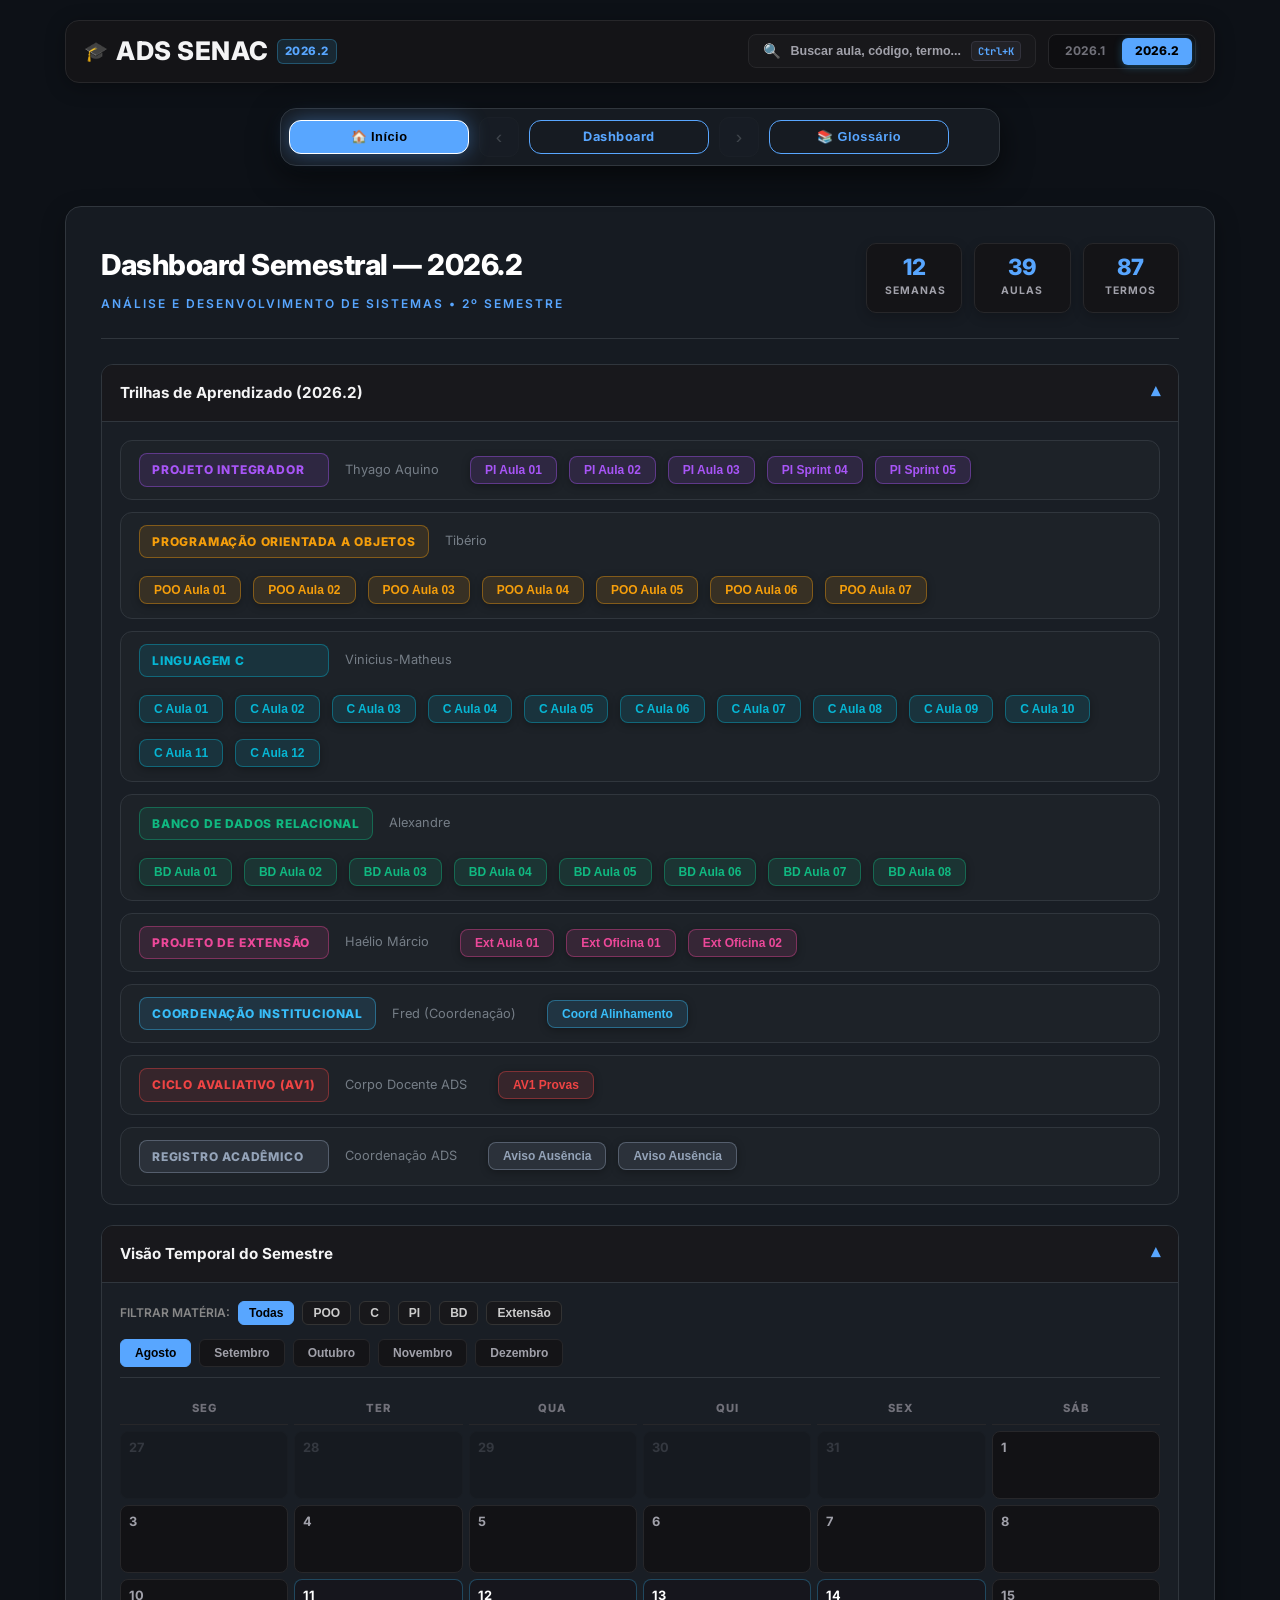
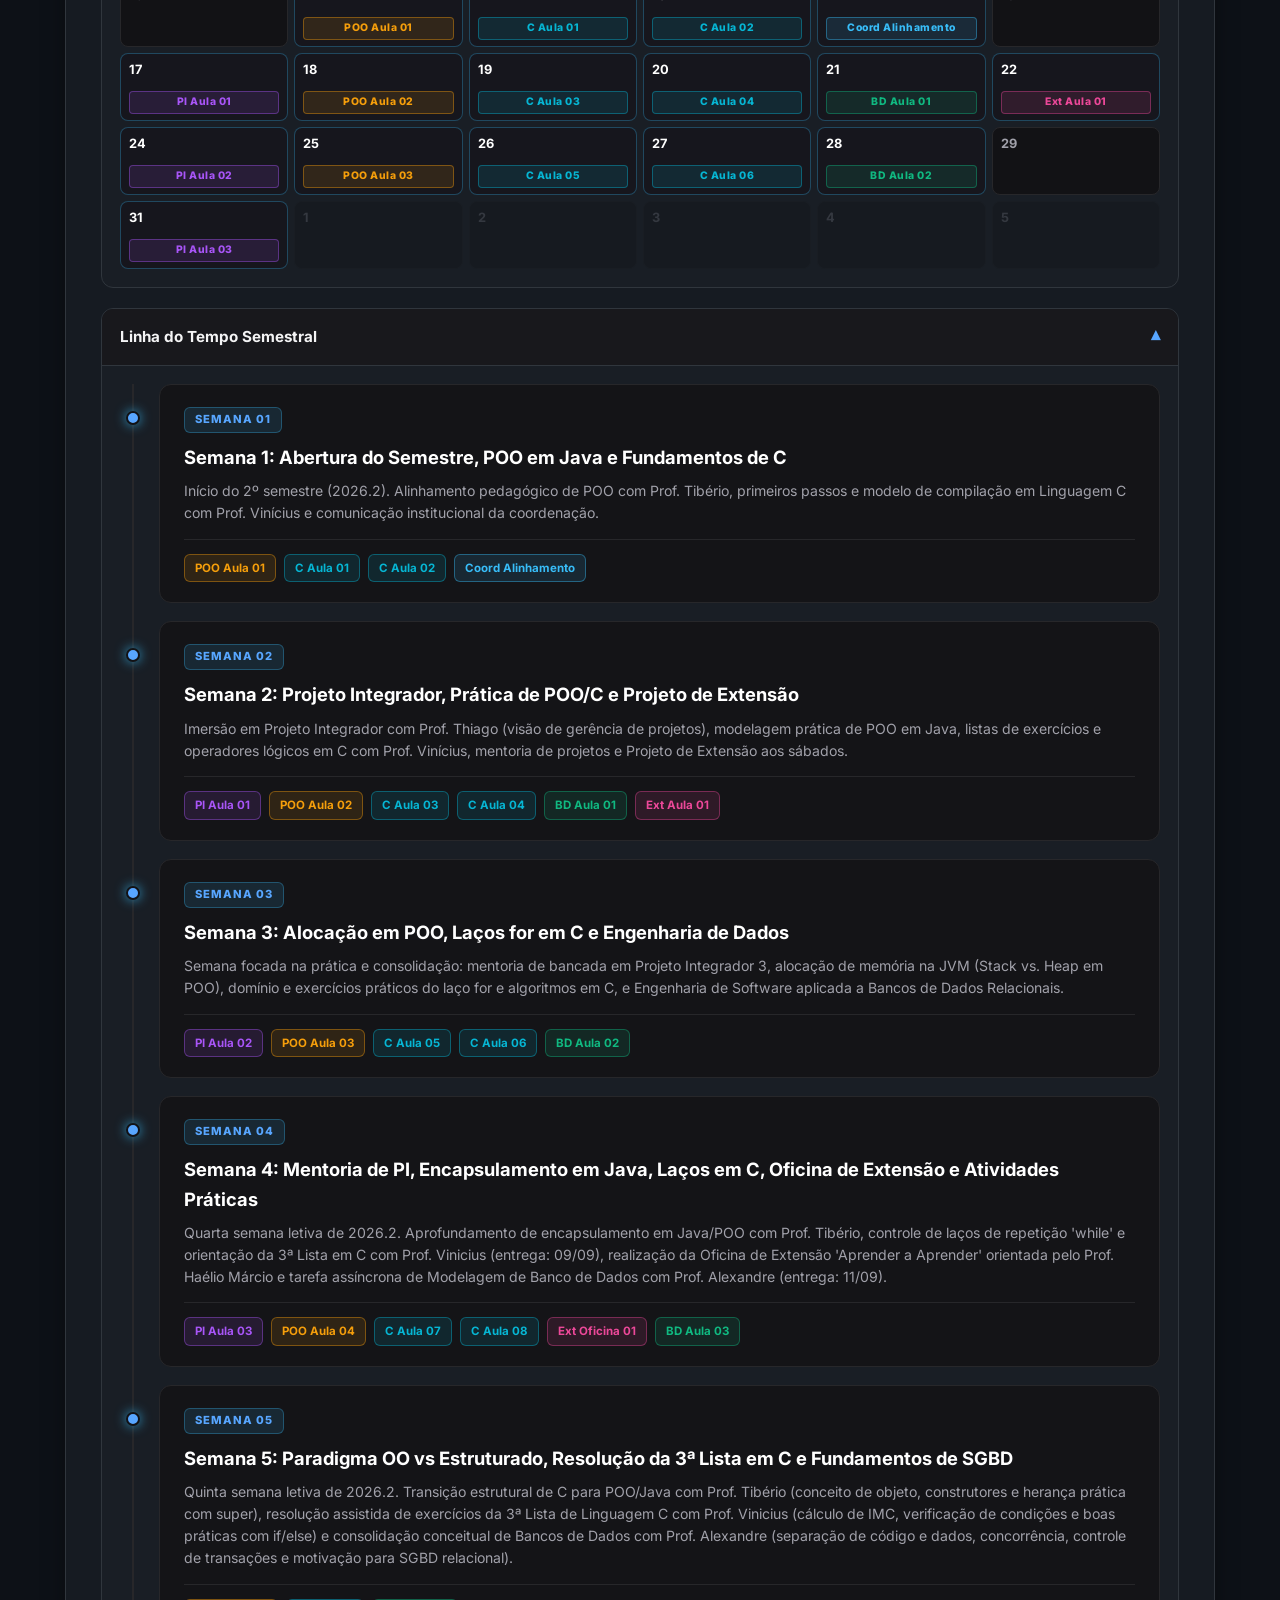
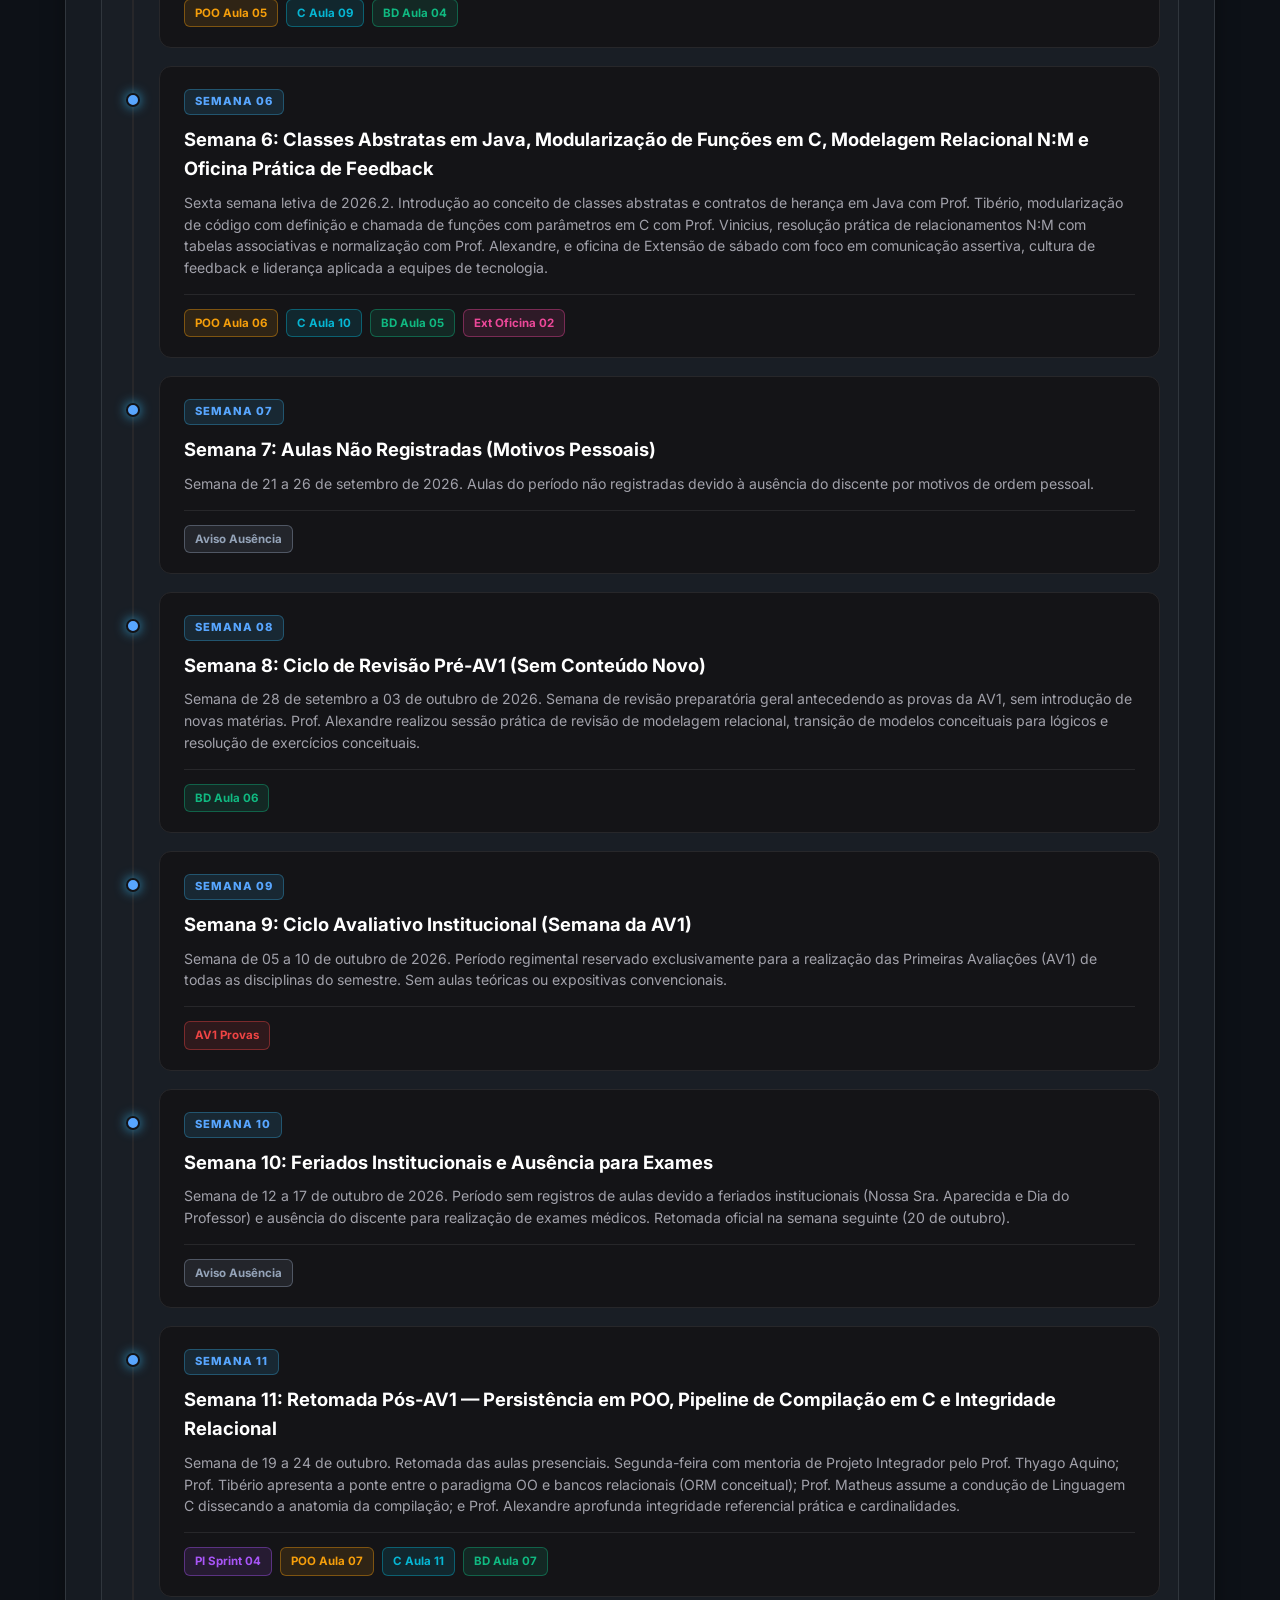
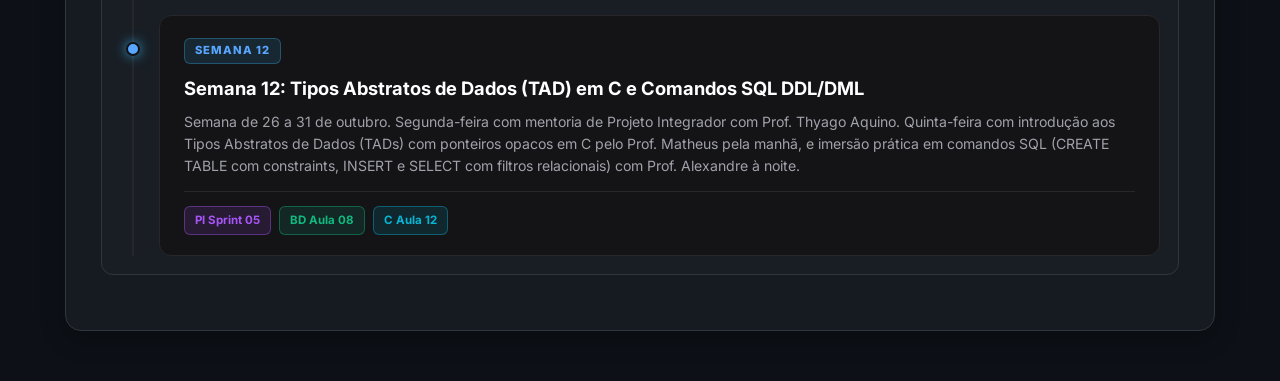
==== commit fce82645: "feat(s2): consolidação de outubro, unificação de BD, status de revisão e portal SPA" ====
--- a/index.html
+++ b/index.html
@@ -290,7 +290,7 @@
 
 /* Content Typography */
 .spa-section { display: none; }
-.spa-section.active { display: block; animation: fadeIn 0.3s ease; }
+.spa-section.active { display: block; }
 
 @keyframes fadeIn {
     from { opacity: 0; transform: translateY(6px); }
@@ -307,11 +307,12 @@
 
 /* Code Blocks */
 pre, code {
-    font-family: 'JetBrains Mono', monospace;
+    font-family: 'JetBrains Mono', ui-monospace, SFMono-Regular, Menlo, Monaco, Consolas, 'Liberation Mono', 'Courier New', monospace;
 }
 code:not(pre code) {
-    background: #21262d;
-    color: #ff7b72;
+    background: #1c2128 !important;
+    color: #58a6ff !important;
+    border: 1px solid #30363d !important;
     padding: 2px 6px;
     border-radius: 6px;
     font-size: 0.85em;
@@ -850,7 +851,7 @@
         padding: 2px 6px !important;
         border-radius: 4px !important;
         font-size: 0.65rem !important;
-        font-family: 'JetBrains Mono', monospace !important;
+        font-family: 'JetBrains Mono', ui-monospace, SFMono-Regular, Menlo, Monaco, Consolas, 'Liberation Mono', 'Courier New', monospace !important;
         font-weight: 700 !important;
     }
     .semester-pills {
@@ -1111,13 +1112,13 @@
         padding: 16px 20px !important;
         overflow-x: auto !important;
         margin: 22px 0 !important;
-        font-family: 'JetBrains Mono', monospace !important;
+        font-family: 'JetBrains Mono', ui-monospace, SFMono-Regular, Menlo, Monaco, Consolas, 'Liberation Mono', 'Courier New', monospace !important;
         font-size: 0.88rem !important;
         line-height: 1.6 !important;
         box-shadow: 0 6px 20px rgba(0,0,0,0.5) !important;
     }
     pre code, code.sourceCode, .sourceCode span {
-        font-family: 'JetBrains Mono', monospace !important;
+        font-family: 'JetBrains Mono', ui-monospace, SFMono-Regular, Menlo, Monaco, Consolas, 'Liberation Mono', 'Courier New', monospace !important;
     }
     span.kw, code span.kw { color: #ff7b72 !important; font-weight: 700 !important; }
     span.dt, code span.dt { color: #79c0ff !important; font-weight: 600 !important; }
@@ -1313,13 +1314,13 @@
                             <div class="hero-subtitle">Análise e Desenvolvimento de Sistemas • 2º Semestre</div>
                         </div>
                         <div class="stats-cards-col">
-                            <div class="stat-card"><span class="stat-value">6</span><span class="stat-label">Semanas</span></div>
-                            <div class="stat-card"><span class="stat-value">28</span><span class="stat-label">Aulas</span></div>
+                            <div class="stat-card"><span class="stat-value">12</span><span class="stat-label">Semanas</span></div>
+                            <div class="stat-card"><span class="stat-value">39</span><span class="stat-label">Aulas</span></div>
                             <div class="stat-card"><span class="stat-value">87</span><span class="stat-label">Termos</span></div>
                         </div>
                     </div>
                     
-                    <details class='collapsible-section' open><summary>Trilhas de Aprendizado (2026.2)</summary><div class='collapsible-content'><div class='discipline-tracks'><div class='discipline-row'><span class='disc-badge' style='background:rgba(168, 85, 247, 0.12); color:#a855f7; border:1px solid rgba(168, 85, 247, 0.4);'>Projeto Integrador</span> <span style='font-size:0.8rem; margin-right:15px;'><span style='color:var(--text-dim); opacity:0.8;'>Thyago Aquino</span></span><div class='lesson-pills'><button class='lesson-pill' style='background:rgba(168, 85, 247, 0.12); color:#a855f7; border:1px solid rgba(168, 85, 247, 0.4);' onclick="showSection('W02-pi_01')">PI Aula 01</button><button class='lesson-pill' style='background:rgba(168, 85, 247, 0.12); color:#a855f7; border:1px solid rgba(168, 85, 247, 0.4);' onclick="showSection('W03-pi_02')">PI Aula 02</button><button class='lesson-pill' style='background:rgba(168, 85, 247, 0.12); color:#a855f7; border:1px solid rgba(168, 85, 247, 0.4);' onclick="showSection('W04-pi_03')">PI Aula 03</button></div></div><div class='discipline-row'><span class='disc-badge' style='background:rgba(245, 158, 11, 0.12); color:#f59e0b; border:1px solid rgba(245, 158, 11, 0.4);'>Programação Orientada a Objetos</span> <span style='font-size:0.8rem; margin-right:15px;'><span style='color:var(--text-dim); opacity:0.8;'>Tibério</span></span><div class='lesson-pills'><button class='lesson-pill' style='background:rgba(245, 158, 11, 0.12); color:#f59e0b; border:1px solid rgba(245, 158, 11, 0.4);' onclick="showSection('W01-poo_01')">POO Aula 01</button><button class='lesson-pill' style='background:rgba(245, 158, 11, 0.12); color:#f59e0b; border:1px solid rgba(245, 158, 11, 0.4);' onclick="showSection('W02-poo_02')">POO Aula 02</button><button class='lesson-pill' style='background:rgba(245, 158, 11, 0.12); color:#f59e0b; border:1px solid rgba(245, 158, 11, 0.4);' onclick="showSection('W03-poo_03')">POO Aula 03</button><button class='lesson-pill' style='background:rgba(245, 158, 11, 0.12); color:#f59e0b; border:1px solid rgba(245, 158, 11, 0.4);' onclick="showSection('W04-poo_04')">POO Aula 04</button><button class='lesson-pill' style='background:rgba(245, 158, 11, 0.12); color:#f59e0b; border:1px solid rgba(245, 158, 11, 0.4);' onclick="showSection('W05-poo_05')">POO Aula 05</button><button class='lesson-pill' style='background:rgba(245, 158, 11, 0.12); color:#f59e0b; border:1px solid rgba(245, 158, 11, 0.4);' onclick="showSection('W06-poo_06')">POO Aula 06</button></div></div><div class='discipline-row'><span class='disc-badge' style='background:rgba(6, 182, 212, 0.12); color:#06b6d4; border:1px solid rgba(6, 182, 212, 0.4);'>Linguagem C</span> <span style='font-size:0.8rem; margin-right:15px;'><span style='color:var(--text-dim); opacity:0.8;'>Vinícius</span></span><div class='lesson-pills'><button class='lesson-pill' style='background:rgba(6, 182, 212, 0.12); color:#06b6d4; border:1px solid rgba(6, 182, 212, 0.4);' onclick="showSection('W01-c_01')">C Aula 01</button><button class='lesson-pill' style='background:rgba(6, 182, 212, 0.12); color:#06b6d4; border:1px solid rgba(6, 182, 212, 0.4);' onclick="showSection('W01-c_02')">C Aula 02</button><button class='lesson-pill' style='background:rgba(6, 182, 212, 0.12); color:#06b6d4; border:1px solid rgba(6, 182, 212, 0.4);' onclick="showSection('W02-c_03')">C Aula 03</button><button class='lesson-pill' style='background:rgba(6, 182, 212, 0.12); color:#06b6d4; border:1px solid rgba(6, 182, 212, 0.4);' onclick="showSection('W02-c_04')">C Aula 04</button><button class='lesson-pill' style='background:rgba(6, 182, 212, 0.12); color:#06b6d4; border:1px solid rgba(6, 182, 212, 0.4);' onclick="showSection('W03-c_05')">C Aula 05</button><button class='lesson-pill' style='background:rgba(6, 182, 212, 0.12); color:#06b6d4; border:1px solid rgba(6, 182, 212, 0.4);' onclick="showSection('W03-c_06')">C Aula 06</button><button class='lesson-pill' style='background:rgba(6, 182, 212, 0.12); color:#06b6d4; border:1px solid rgba(6, 182, 212, 0.4);' onclick="showSection('W04-c_07')">C Aula 07</button><button class='lesson-pill' style='background:rgba(6, 182, 212, 0.12); color:#06b6d4; border:1px solid rgba(6, 182, 212, 0.4);' onclick="showSection('W04-c_08')">C Aula 08</button><button class='lesson-pill' style='background:rgba(6, 182, 212, 0.12); color:#06b6d4; border:1px solid rgba(6, 182, 212, 0.4);' onclick="showSection('W05-c_09')">C Aula 09</button><button class='lesson-pill' style='background:rgba(6, 182, 212, 0.12); color:#06b6d4; border:1px solid rgba(6, 182, 212, 0.4);' onclick="showSection('W06-c_10')">C Aula 10</button></div></div><div class='discipline-row'><span class='disc-badge' style='background:rgba(16, 185, 129, 0.12); color:#10b981; border:1px solid rgba(16, 185, 129, 0.4);'>Banco de Dados Relacional</span> <span style='font-size:0.8rem; margin-right:15px;'><span style='color:var(--text-dim); opacity:0.8;'>Alexandre</span></span><div class='lesson-pills'><button class='lesson-pill' style='background:rgba(16, 185, 129, 0.12); color:#10b981; border:1px solid rgba(16, 185, 129, 0.4);' onclick="showSection('W02-bd_01')">BD Aula 01</button><button class='lesson-pill' style='background:rgba(16, 185, 129, 0.12); color:#10b981; border:1px solid rgba(16, 185, 129, 0.4);' onclick="showSection('W03-bd_02')">BD Aula 02</button><button class='lesson-pill' style='background:rgba(16, 185, 129, 0.12); color:#10b981; border:1px solid rgba(16, 185, 129, 0.4);' onclick="showSection('W04-bd_03')">BD Aula 03</button></div></div><div class='discipline-row'><span class='disc-badge' style='background:rgba(16, 185, 129, 0.12); color:#10b981; border:1px solid rgba(16, 185, 129, 0.4);'>Banco de Dados</span> <span style='font-size:0.8rem; margin-right:15px;'><span style='color:var(--text-dim); opacity:0.8;'>Alexandre</span></span><div class='lesson-pills'><button class='lesson-pill' style='background:rgba(16, 185, 129, 0.12); color:#10b981; border:1px solid rgba(16, 185, 129, 0.4);' onclick="showSection('W05-bd_04')">BD Aula 04</button><button class='lesson-pill' style='background:rgba(16, 185, 129, 0.12); color:#10b981; border:1px solid rgba(16, 185, 129, 0.4);' onclick="showSection('W06-bd_05')">BD Aula 05</button></div></div><div class='discipline-row'><span class='disc-badge' style='background:rgba(236, 72, 153, 0.12); color:#ec4899; border:1px solid rgba(236, 72, 153, 0.4);'>Projeto de Extensão</span> <span style='font-size:0.8rem; margin-right:15px;'><span style='color:var(--text-dim); opacity:0.8;'>Haelio Márcio</span></span><div class='lesson-pills'><button class='lesson-pill' style='background:rgba(236, 72, 153, 0.12); color:#ec4899; border:1px solid rgba(236, 72, 153, 0.4);' onclick="showSection('W02-extensao_01')">Ext Aula 01</button><button class='lesson-pill' style='background:rgba(236, 72, 153, 0.12); color:#ec4899; border:1px solid rgba(236, 72, 153, 0.4);' onclick="showSection('W04-extensao_01')">Ext </button><button class='lesson-pill' style='background:rgba(236, 72, 153, 0.12); color:#ec4899; border:1px solid rgba(236, 72, 153, 0.4);' onclick="showSection('W06-extensao_02')">Ext </button></div></div><div class='discipline-row'><span class='disc-badge' style='background:rgba(148, 163, 184, 0.12); color:#94a3b8; border:1px solid rgba(148, 163, 184, 0.4);'>Outros</span> <span style='font-size:0.8rem; margin-right:15px;'><span style='color:var(--text-dim); opacity:0.8;'>Fred (Coordenação)</span></span><div class='lesson-pills'><button class='lesson-pill' style='background:rgba(148, 163, 184, 0.12); color:#94a3b8; border:1px solid rgba(148, 163, 184, 0.4);' onclick="showSection('W01-outros_01')">Outros Aula 01</button></div></div></div></div></details>
+                    <details class='collapsible-section' open><summary>Trilhas de Aprendizado (2026.2)</summary><div class='collapsible-content'><div class='discipline-tracks'><div class='discipline-row'><span class='disc-badge' style='background:rgba(168, 85, 247, 0.12); color:#a855f7; border:1px solid rgba(168, 85, 247, 0.4);'>Projeto Integrador</span> <span style='font-size:0.8rem; margin-right:15px;'><span style='color:var(--text-dim); opacity:0.8;'>Thyago Aquino</span></span><div class='lesson-pills'><button class='lesson-pill' style='background:rgba(168, 85, 247, 0.12); color:#a855f7; border:1px solid rgba(168, 85, 247, 0.4);' onclick="showSection('W02-pi_01')">PI Aula 01</button><button class='lesson-pill' style='background:rgba(168, 85, 247, 0.12); color:#a855f7; border:1px solid rgba(168, 85, 247, 0.4);' onclick="showSection('W03-pi_02')">PI Aula 02</button><button class='lesson-pill' style='background:rgba(168, 85, 247, 0.12); color:#a855f7; border:1px solid rgba(168, 85, 247, 0.4);' onclick="showSection('W04-pi_03')">PI Aula 03</button><button class='lesson-pill' style='background:rgba(168, 85, 247, 0.12); color:#a855f7; border:1px solid rgba(168, 85, 247, 0.4);' onclick="showSection('W11-pi_04')">PI Sprint 04</button><button class='lesson-pill' style='background:rgba(168, 85, 247, 0.12); color:#a855f7; border:1px solid rgba(168, 85, 247, 0.4);' onclick="showSection('W12-pi_05')">PI Sprint 05</button></div></div><div class='discipline-row'><span class='disc-badge' style='background:rgba(245, 158, 11, 0.12); color:#f59e0b; border:1px solid rgba(245, 158, 11, 0.4);'>Programação Orientada a Objetos</span> <span style='font-size:0.8rem; margin-right:15px;'><span style='color:var(--text-dim); opacity:0.8;'>Tibério</span></span><div class='lesson-pills'><button class='lesson-pill' style='background:rgba(245, 158, 11, 0.12); color:#f59e0b; border:1px solid rgba(245, 158, 11, 0.4);' onclick="showSection('W01-poo_01')">POO Aula 01</button><button class='lesson-pill' style='background:rgba(245, 158, 11, 0.12); color:#f59e0b; border:1px solid rgba(245, 158, 11, 0.4);' onclick="showSection('W02-poo_02')">POO Aula 02</button><button class='lesson-pill' style='background:rgba(245, 158, 11, 0.12); color:#f59e0b; border:1px solid rgba(245, 158, 11, 0.4);' onclick="showSection('W03-poo_03')">POO Aula 03</button><button class='lesson-pill' style='background:rgba(245, 158, 11, 0.12); color:#f59e0b; border:1px solid rgba(245, 158, 11, 0.4);' onclick="showSection('W04-poo_04')">POO Aula 04</button><button class='lesson-pill' style='background:rgba(245, 158, 11, 0.12); color:#f59e0b; border:1px solid rgba(245, 158, 11, 0.4);' onclick="showSection('W05-poo_05')">POO Aula 05</button><button class='lesson-pill' style='background:rgba(245, 158, 11, 0.12); color:#f59e0b; border:1px solid rgba(245, 158, 11, 0.4);' onclick="showSection('W06-poo_06')">POO Aula 06</button><button class='lesson-pill' style='background:rgba(245, 158, 11, 0.12); color:#f59e0b; border:1px solid rgba(245, 158, 11, 0.4);' onclick="showSection('W11-poo_07')">POO Aula 07</button></div></div><div class='discipline-row'><span class='disc-badge' style='background:rgba(6, 182, 212, 0.12); color:#06b6d4; border:1px solid rgba(6, 182, 212, 0.4);'>Linguagem C</span> <span style='font-size:0.8rem; margin-right:15px;'><span style='color:var(--text-dim); opacity:0.8;'>Vinicius-Matheus</span></span><div class='lesson-pills'><button class='lesson-pill' style='background:rgba(6, 182, 212, 0.12); color:#06b6d4; border:1px solid rgba(6, 182, 212, 0.4);' onclick="showSection('W01-c_01')">C Aula 01</button><button class='lesson-pill' style='background:rgba(6, 182, 212, 0.12); color:#06b6d4; border:1px solid rgba(6, 182, 212, 0.4);' onclick="showSection('W01-c_02')">C Aula 02</button><button class='lesson-pill' style='background:rgba(6, 182, 212, 0.12); color:#06b6d4; border:1px solid rgba(6, 182, 212, 0.4);' onclick="showSection('W02-c_03')">C Aula 03</button><button class='lesson-pill' style='background:rgba(6, 182, 212, 0.12); color:#06b6d4; border:1px solid rgba(6, 182, 212, 0.4);' onclick="showSection('W02-c_04')">C Aula 04</button><button class='lesson-pill' style='background:rgba(6, 182, 212, 0.12); color:#06b6d4; border:1px solid rgba(6, 182, 212, 0.4);' onclick="showSection('W03-c_05')">C Aula 05</button><button class='lesson-pill' style='background:rgba(6, 182, 212, 0.12); color:#06b6d4; border:1px solid rgba(6, 182, 212, 0.4);' onclick="showSection('W03-c_06')">C Aula 06</button><button class='lesson-pill' style='background:rgba(6, 182, 212, 0.12); color:#06b6d4; border:1px solid rgba(6, 182, 212, 0.4);' onclick="showSection('W04-c_07')">C Aula 07</button><button class='lesson-pill' style='background:rgba(6, 182, 212, 0.12); color:#06b6d4; border:1px solid rgba(6, 182, 212, 0.4);' onclick="showSection('W04-c_08')">C Aula 08</button><button class='lesson-pill' style='background:rgba(6, 182, 212, 0.12); color:#06b6d4; border:1px solid rgba(6, 182, 212, 0.4);' onclick="showSection('W05-c_09')">C Aula 09</button><button class='lesson-pill' style='background:rgba(6, 182, 212, 0.12); color:#06b6d4; border:1px solid rgba(6, 182, 212, 0.4);' onclick="showSection('W06-c_10')">C Aula 10</button><button class='lesson-pill' style='background:rgba(6, 182, 212, 0.12); color:#06b6d4; border:1px solid rgba(6, 182, 212, 0.4);' onclick="showSection('W11-c_11')">C Aula 11</button><button class='lesson-pill' style='background:rgba(6, 182, 212, 0.12); color:#06b6d4; border:1px solid rgba(6, 182, 212, 0.4);' onclick="showSection('W12-c_12')">C Aula 12</button></div></div><div class='discipline-row'><span class='disc-badge' style='background:rgba(16, 185, 129, 0.12); color:#10b981; border:1px solid rgba(16, 185, 129, 0.4);'>Banco de Dados Relacional</span> <span style='font-size:0.8rem; margin-right:15px;'><span style='color:var(--text-dim); opacity:0.8;'>Alexandre</span></span><div class='lesson-pills'><button class='lesson-pill' style='background:rgba(16, 185, 129, 0.12); color:#10b981; border:1px solid rgba(16, 185, 129, 0.4);' onclick="showSection('W02-bd_01')">BD Aula 01</button><button class='lesson-pill' style='background:rgba(16, 185, 129, 0.12); color:#10b981; border:1px solid rgba(16, 185, 129, 0.4);' onclick="showSection('W03-bd_02')">BD Aula 02</button><button class='lesson-pill' style='background:rgba(16, 185, 129, 0.12); color:#10b981; border:1px solid rgba(16, 185, 129, 0.4);' onclick="showSection('W04-bd_03')">BD Aula 03</button><button class='lesson-pill' style='background:rgba(16, 185, 129, 0.12); color:#10b981; border:1px solid rgba(16, 185, 129, 0.4);' onclick="showSection('W05-bd_04')">BD Aula 04</button><button class='lesson-pill' style='background:rgba(16, 185, 129, 0.12); color:#10b981; border:1px solid rgba(16, 185, 129, 0.4);' onclick="showSection('W06-bd_05')">BD Aula 05</button><button class='lesson-pill' style='background:rgba(16, 185, 129, 0.12); color:#10b981; border:1px solid rgba(16, 185, 129, 0.4);' onclick="showSection('W08-bd_06')">BD Aula 06</button><button class='lesson-pill' style='background:rgba(16, 185, 129, 0.12); color:#10b981; border:1px solid rgba(16, 185, 129, 0.4);' onclick="showSection('W11-bd_07')">BD Aula 07</button><button class='lesson-pill' style='background:rgba(16, 185, 129, 0.12); color:#10b981; border:1px solid rgba(16, 185, 129, 0.4);' onclick="showSection('W12-bd_08')">BD Aula 08</button></div></div><div class='discipline-row'><span class='disc-badge' style='background:rgba(236, 72, 153, 0.12); color:#ec4899; border:1px solid rgba(236, 72, 153, 0.4);'>Projeto de Extensão</span> <span style='font-size:0.8rem; margin-right:15px;'><span style='color:var(--text-dim); opacity:0.8;'>Haélio Márcio</span></span><div class='lesson-pills'><button class='lesson-pill' style='background:rgba(236, 72, 153, 0.12); color:#ec4899; border:1px solid rgba(236, 72, 153, 0.4);' onclick="showSection('W02-extensao_01')">Ext Aula 01</button><button class='lesson-pill' style='background:rgba(236, 72, 153, 0.12); color:#ec4899; border:1px solid rgba(236, 72, 153, 0.4);' onclick="showSection('W04-extensao_01')">Ext Oficina 01</button><button class='lesson-pill' style='background:rgba(236, 72, 153, 0.12); color:#ec4899; border:1px solid rgba(236, 72, 153, 0.4);' onclick="showSection('W06-extensao_02')">Ext Oficina 02</button></div></div><div class='discipline-row'><span class='disc-badge' style='background:rgba(56, 189, 248, 0.12); color:#38bdf8; border:1px solid rgba(56, 189, 248, 0.4);'>Coordenação Institucional</span> <span style='font-size:0.8rem; margin-right:15px;'><span style='color:var(--text-dim); opacity:0.8;'>Fred (Coordenação)</span></span><div class='lesson-pills'><button class='lesson-pill' style='background:rgba(56, 189, 248, 0.12); color:#38bdf8; border:1px solid rgba(56, 189, 248, 0.4);' onclick="showSection('W01-outros_01')">Coord Alinhamento</button></div></div><div class='discipline-row'><span class='disc-badge' style='background:rgba(239, 68, 68, 0.12); color:#ef4444; border:1px solid rgba(239, 68, 68, 0.4);'>Ciclo Avaliativo (AV1)</span> <span style='font-size:0.8rem; margin-right:15px;'><span style='color:var(--text-dim); opacity:0.8;'>Corpo Docente ADS</span></span><div class='lesson-pills'><button class='lesson-pill' style='background:rgba(239, 68, 68, 0.12); color:#ef4444; border:1px solid rgba(239, 68, 68, 0.4);' onclick="showSection('W09-semana_av1')">AV1 Provas</button></div></div><div class='discipline-row'><span class='disc-badge' style='background:rgba(148, 163, 184, 0.12); color:#94a3b8; border:1px solid rgba(148, 163, 184, 0.4);'>Registro Acadêmico</span> <span style='font-size:0.8rem; margin-right:15px;'><span style='color:var(--text-dim); opacity:0.8;'>Coordenação ADS</span></span><div class='lesson-pills'><button class='lesson-pill' style='background:rgba(148, 163, 184, 0.12); color:#94a3b8; border:1px solid rgba(148, 163, 184, 0.4);' onclick="showSection('W07-ausencia_pessoal')">Aviso Ausência</button><button class='lesson-pill' style='background:rgba(148, 163, 184, 0.12); color:#94a3b8; border:1px solid rgba(148, 163, 184, 0.4);' onclick="showSection('W10-ausencia_exames')">Aviso Ausência</button></div></div></div></div></details>
 
                     <details class="collapsible-section" open>
                         <summary>Visão Temporal do Semestre</summary>
@@ -1336,7 +1337,7 @@
                             </div>
                             <div class="month-selector"><button id="pill-m8" class="month-pill active" onclick="changeMonth('m8')">Agosto</button><button id="pill-m9" class="month-pill " onclick="changeMonth('m9')">Setembro</button><button id="pill-m10" class="month-pill " onclick="changeMonth('m10')">Outubro</button><button id="pill-m11" class="month-pill " onclick="changeMonth('m11')">Novembro</button><button id="pill-m12" class="month-pill " onclick="changeMonth('m12')">Dezembro</button></div>
                             <div class="calendar-wrapper">
-                                <div id="month-m8" class="calendar-view active" style="display: block;"><div class="calendar-grid"><div class="calendar-header-day">Seg</div><div class="calendar-header-day">Ter</div><div class="calendar-header-day">Qua</div><div class="calendar-header-day">Qui</div><div class="calendar-header-day">Sex</div><div class="calendar-header-day">Sáb</div><div class="calendar-day other-month"><span class="day-number">27</span></div><div class="calendar-day other-month"><span class="day-number">28</span></div><div class="calendar-day other-month"><span class="day-number">29</span></div><div class="calendar-day other-month"><span class="day-number">30</span></div><div class="calendar-day other-month"><span class="day-number">31</span></div><div class="calendar-day"><span class="day-number">1</span></div><div class="calendar-day"><span class="day-number">3</span></div><div class="calendar-day"><span class="day-number">4</span></div><div class="calendar-day"><span class="day-number">5</span></div><div class="calendar-day"><span class="day-number">6</span></div><div class="calendar-day"><span class="day-number">7</span></div><div class="calendar-day"><span class="day-number">8</span></div><div class="calendar-day"><span class="day-number">10</span></div><div class="calendar-day active-lesson" data-disc="POO" onclick="showSection('W01-poo_01')"><span class="day-number">11</span><span class='cal-tag' style='background:rgba(245, 158, 11, 0.12); color:#f59e0b; border:1px solid rgba(245, 158, 11, 0.4);'>POO 01</span></div><div class="calendar-day active-lesson" data-disc="C" onclick="showSection('W01-c_01')"><span class="day-number">12</span><span class='cal-tag' style='background:rgba(6, 182, 212, 0.12); color:#06b6d4; border:1px solid rgba(6, 182, 212, 0.4);'>C 01</span></div><div class="calendar-day active-lesson" data-disc="C" onclick="showSection('W01-c_02')"><span class="day-number">13</span><span class='cal-tag' style='background:rgba(6, 182, 212, 0.12); color:#06b6d4; border:1px solid rgba(6, 182, 212, 0.4);'>C 02</span></div><div class="calendar-day active-lesson" data-disc="Outros" onclick="showSection('W01-outros_01')"><span class="day-number">14</span><span class='cal-tag' style='background:rgba(148, 163, 184, 0.12); color:#94a3b8; border:1px solid rgba(148, 163, 184, 0.4);'>Outros 01</span></div><div class="calendar-day"><span class="day-number">15</span></div><div class="calendar-day active-lesson" data-disc="PI" onclick="showSection('W02-pi_01')"><span class="day-number">17</span><span class='cal-tag' style='background:rgba(168, 85, 247, 0.12); color:#a855f7; border:1px solid rgba(168, 85, 247, 0.4);'>PI 01</span></div><div class="calendar-day active-lesson" data-disc="POO" onclick="showSection('W02-poo_02')"><span class="day-number">18</span><span class='cal-tag' style='background:rgba(245, 158, 11, 0.12); color:#f59e0b; border:1px solid rgba(245, 158, 11, 0.4);'>POO 02</span></div><div class="calendar-day active-lesson" data-disc="C" onclick="showSection('W02-c_03')"><span class="day-number">19</span><span class='cal-tag' style='background:rgba(6, 182, 212, 0.12); color:#06b6d4; border:1px solid rgba(6, 182, 212, 0.4);'>C 03</span></div><div class="calendar-day active-lesson" data-disc="C" onclick="showSection('W02-c_04')"><span class="day-number">20</span><span class='cal-tag' style='background:rgba(6, 182, 212, 0.12); color:#06b6d4; border:1px solid rgba(6, 182, 212, 0.4);'>C 04</span></div><div class="calendar-day active-lesson" data-disc="BD" onclick="showSection('W02-bd_01')"><span class="day-number">21</span><span class='cal-tag' style='background:rgba(16, 185, 129, 0.12); color:#10b981; border:1px solid rgba(16, 185, 129, 0.4);'>BD 01</span></div><div class="calendar-day active-lesson" data-disc="Ext" onclick="showSection('W02-extensao_01')"><span class="day-number">22</span><span class='cal-tag' style='background:rgba(236, 72, 153, 0.12); color:#ec4899; border:1px solid rgba(236, 72, 153, 0.4);'>Ext 01</span></div><div class="calendar-day active-lesson" data-disc="PI" onclick="showSection('W03-pi_02')"><span class="day-number">24</span><span class='cal-tag' style='background:rgba(168, 85, 247, 0.12); color:#a855f7; border:1px solid rgba(168, 85, 247, 0.4);'>PI 02</span></div><div class="calendar-day active-lesson" data-disc="POO" onclick="showSection('W03-poo_03')"><span class="day-number">25</span><span class='cal-tag' style='background:rgba(245, 158, 11, 0.12); color:#f59e0b; border:1px solid rgba(245, 158, 11, 0.4);'>POO 03</span></div><div class="calendar-day active-lesson" data-disc="C" onclick="showSection('W03-c_05')"><span class="day-number">26</span><span class='cal-tag' style='background:rgba(6, 182, 212, 0.12); color:#06b6d4; border:1px solid rgba(6, 182, 212, 0.4);'>C 05</span></div><div class="calendar-day active-lesson" data-disc="C" onclick="showSection('W03-c_06')"><span class="day-number">27</span><span class='cal-tag' style='background:rgba(6, 182, 212, 0.12); color:#06b6d4; border:1px solid rgba(6, 182, 212, 0.4);'>C 06</span></div><div class="calendar-day active-lesson" data-disc="BD" onclick="showSection('W03-bd_02')"><span class="day-number">28</span><span class='cal-tag' style='background:rgba(16, 185, 129, 0.12); color:#10b981; border:1px solid rgba(16, 185, 129, 0.4);'>BD 02</span></div><div class="calendar-day"><span class="day-number">29</span></div><div class="calendar-day active-lesson" data-disc="PI" onclick="showSection('W04-pi_03')"><span class="day-number">31</span><span class='cal-tag' style='background:rgba(168, 85, 247, 0.12); color:#a855f7; border:1px solid rgba(168, 85, 247, 0.4);'>PI 03</span></div><div class="calendar-day other-month"><span class="day-number">1</span></div><div class="calendar-day other-month"><span class="day-number">2</span></div><div class="calendar-day other-month"><span class="day-number">3</span></div><div class="calendar-day other-month"><span class="day-number">4</span></div><div class="calendar-day other-month"><span class="day-number">5</span></div></div></div><div id="month-m9" class="calendar-view " style="display: none;"><div class="calendar-grid"><div class="calendar-header-day">Seg</div><div class="calendar-header-day">Ter</div><div class="calendar-header-day">Qua</div><div class="calendar-header-day">Qui</div><div class="calendar-header-day">Sex</div><div class="calendar-header-day">Sáb</div><div class="calendar-day other-month"><span class="day-number">31</span></div><div class="calendar-day active-lesson" data-disc="POO" onclick="showSection('W04-poo_04')"><span class="day-number">1</span><span class='cal-tag' style='background:rgba(245, 158, 11, 0.12); color:#f59e0b; border:1px solid rgba(245, 158, 11, 0.4);'>POO 04</span></div><div class="calendar-day active-lesson" data-disc="C" onclick="showSection('W04-c_07')"><span class="day-number">2</span><span class='cal-tag' style='background:rgba(6, 182, 212, 0.12); color:#06b6d4; border:1px solid rgba(6, 182, 212, 0.4);'>C 07</span></div><div class="calendar-day active-lesson" data-disc="Ext" onclick="showSection('W04-extensao_01')"><span class="day-number">3</span><span class='cal-tag' style='background:rgba(236, 72, 153, 0.12); color:#ec4899; border:1px solid rgba(236, 72, 153, 0.4);'>Ext </span></div><div class="calendar-day active-lesson" data-disc="BD" onclick="showSection('W04-bd_03')"><span class="day-number">4</span><span class='cal-tag' style='background:rgba(16, 185, 129, 0.12); color:#10b981; border:1px solid rgba(16, 185, 129, 0.4);'>BD 03</span></div><div class="calendar-day"><span class="day-number">5</span></div><div class="calendar-day"><span class="day-number">7</span></div><div class="calendar-day active-lesson" data-disc="POO" onclick="showSection('W05-poo_05')"><span class="day-number">8</span><span class='cal-tag' style='background:rgba(245, 158, 11, 0.12); color:#f59e0b; border:1px solid rgba(245, 158, 11, 0.4);'>POO 05</span></div><div class="calendar-day active-lesson" data-disc="C" onclick="showSection('W05-c_09')"><span class="day-number">9</span><span class='cal-tag' style='background:rgba(6, 182, 212, 0.12); color:#06b6d4; border:1px solid rgba(6, 182, 212, 0.4);'>C 09</span></div><div class="calendar-day"><span class="day-number">10</span></div><div class="calendar-day active-lesson" data-disc="BD" onclick="showSection('W05-bd_04')"><span class="day-number">11</span><span class='cal-tag' style='background:rgba(16, 185, 129, 0.12); color:#10b981; border:1px solid rgba(16, 185, 129, 0.4);'>BD 04</span></div><div class="calendar-day"><span class="day-number">12</span></div><div class="calendar-day"><span class="day-number">14</span></div><div class="calendar-day active-lesson" data-disc="POO" onclick="showSection('W06-poo_06')"><span class="day-number">15</span><span class='cal-tag' style='background:rgba(245, 158, 11, 0.12); color:#f59e0b; border:1px solid rgba(245, 158, 11, 0.4);'>POO 06</span></div><div class="calendar-day active-lesson" data-disc="C" onclick="showSection('W06-c_10')"><span class="day-number">16</span><span class='cal-tag' style='background:rgba(6, 182, 212, 0.12); color:#06b6d4; border:1px solid rgba(6, 182, 212, 0.4);'>C 10</span></div><div class="calendar-day active-lesson" data-disc="BD" onclick="showSection('W06-bd_05')"><span class="day